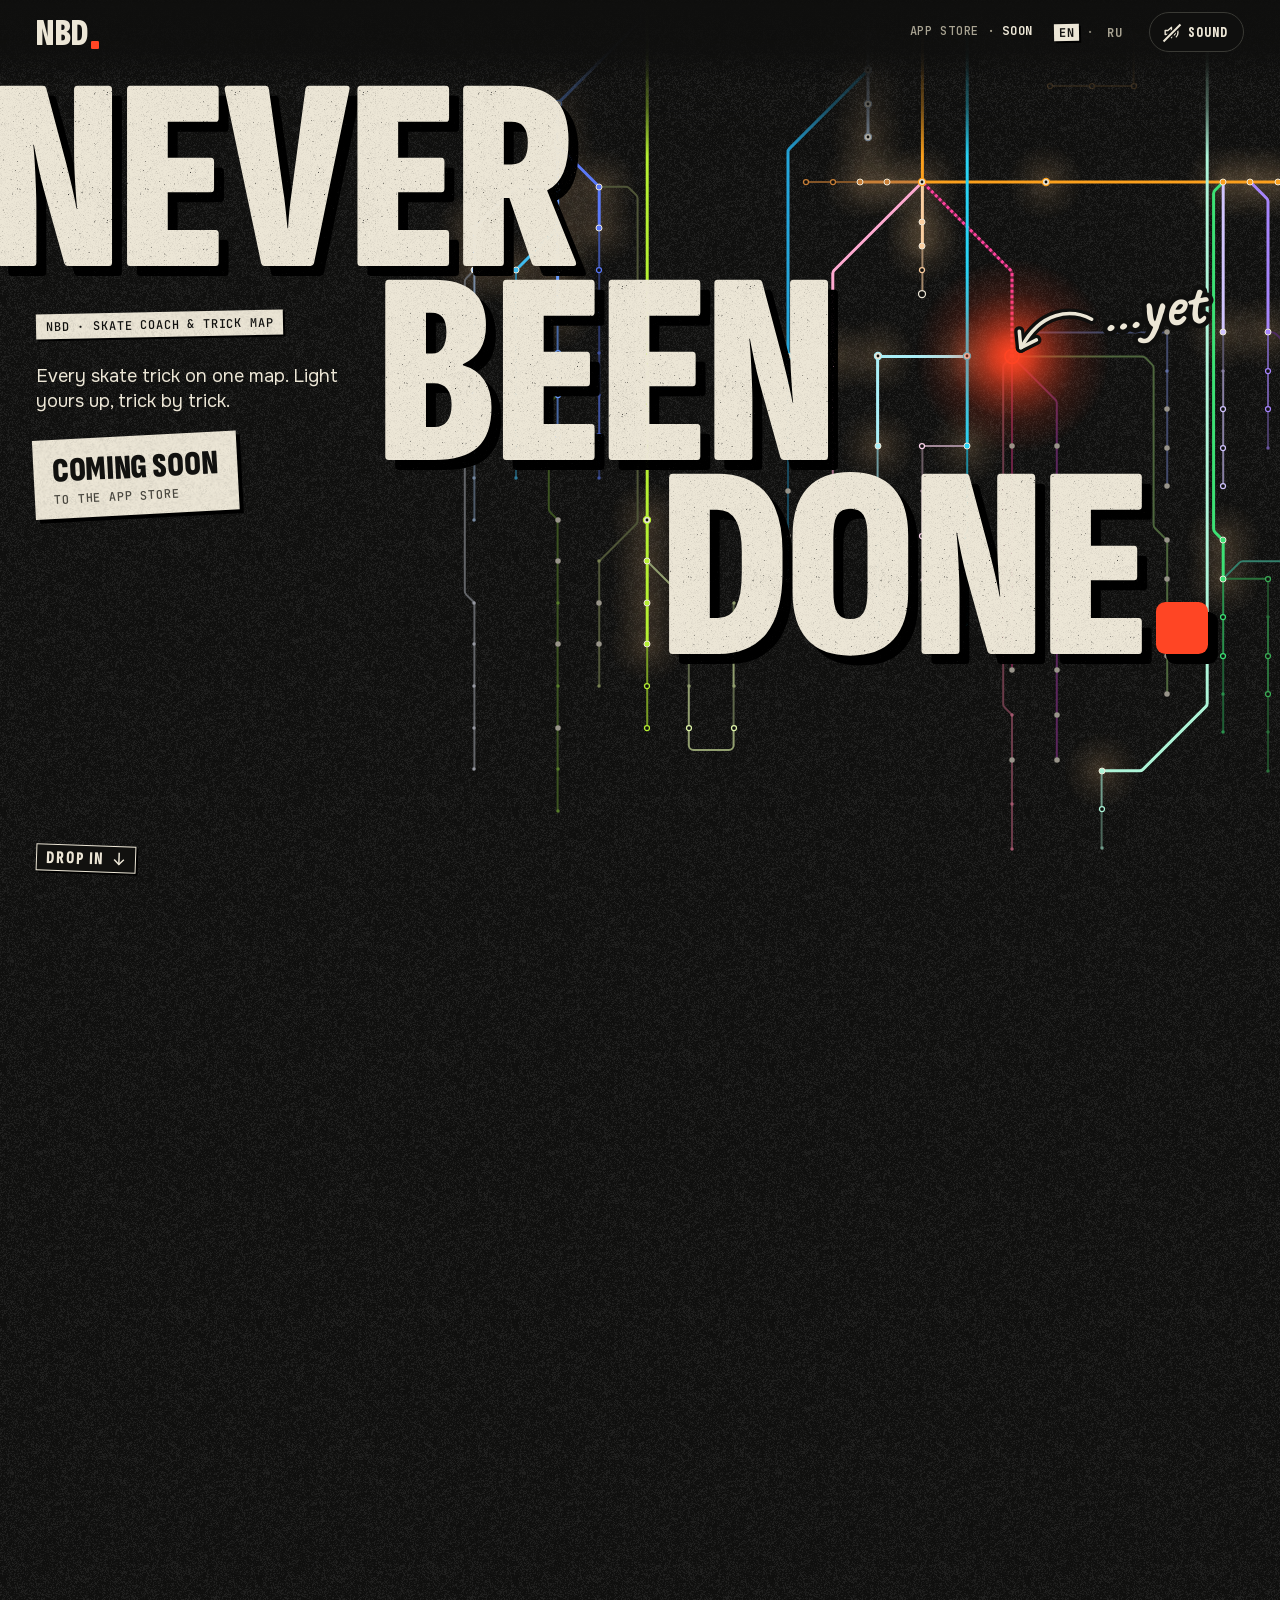
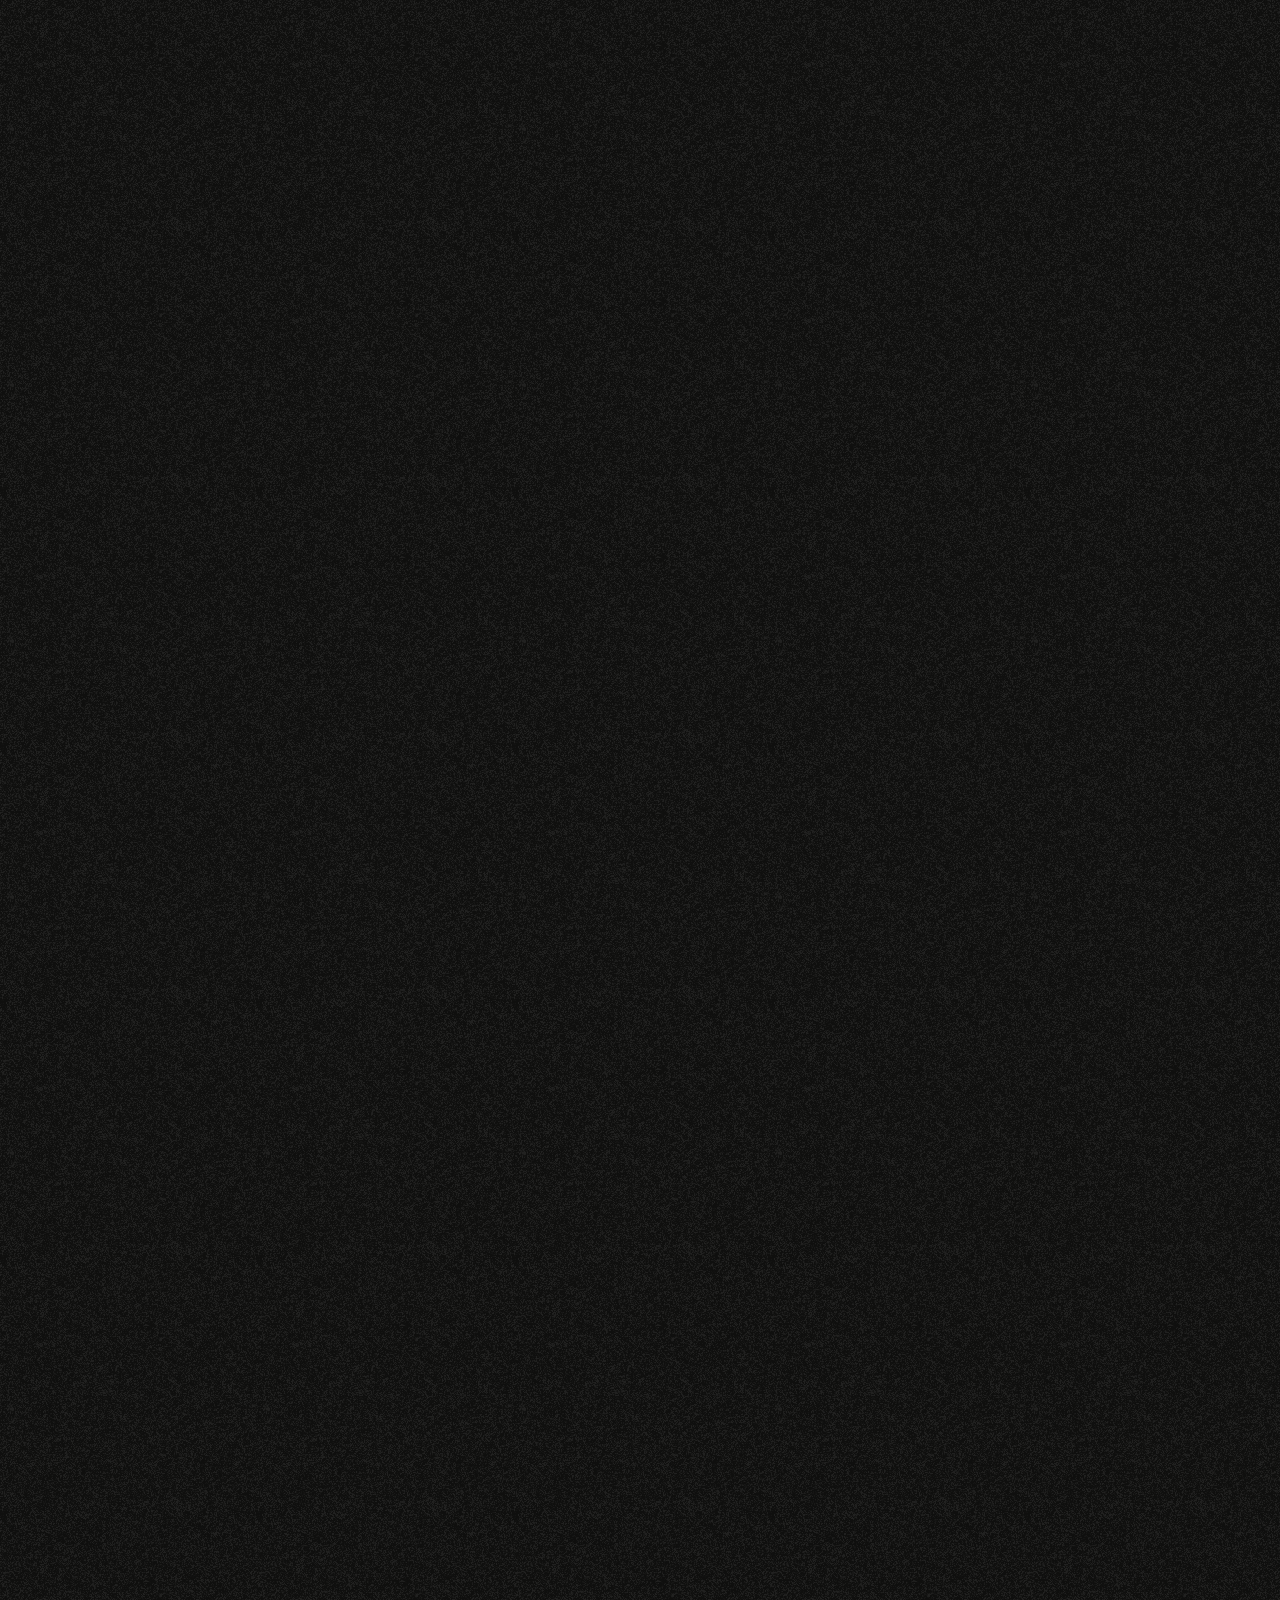
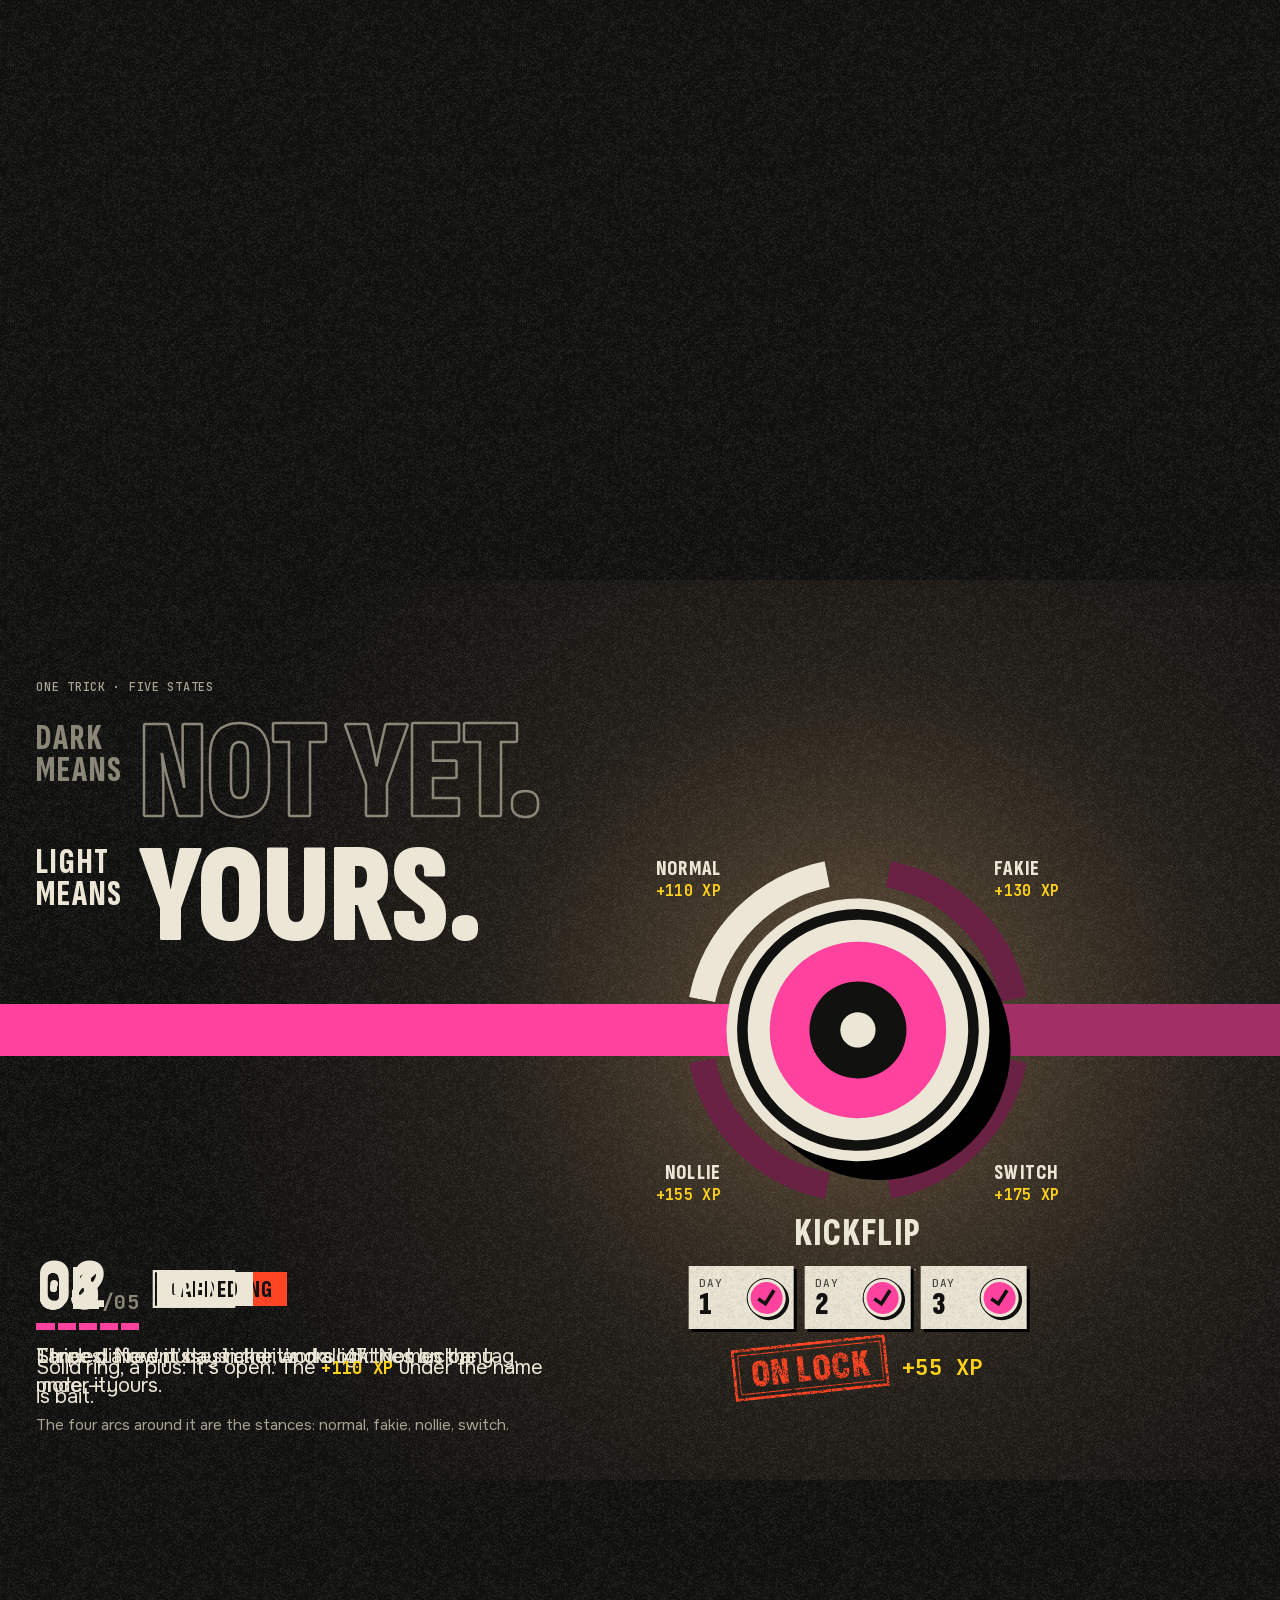
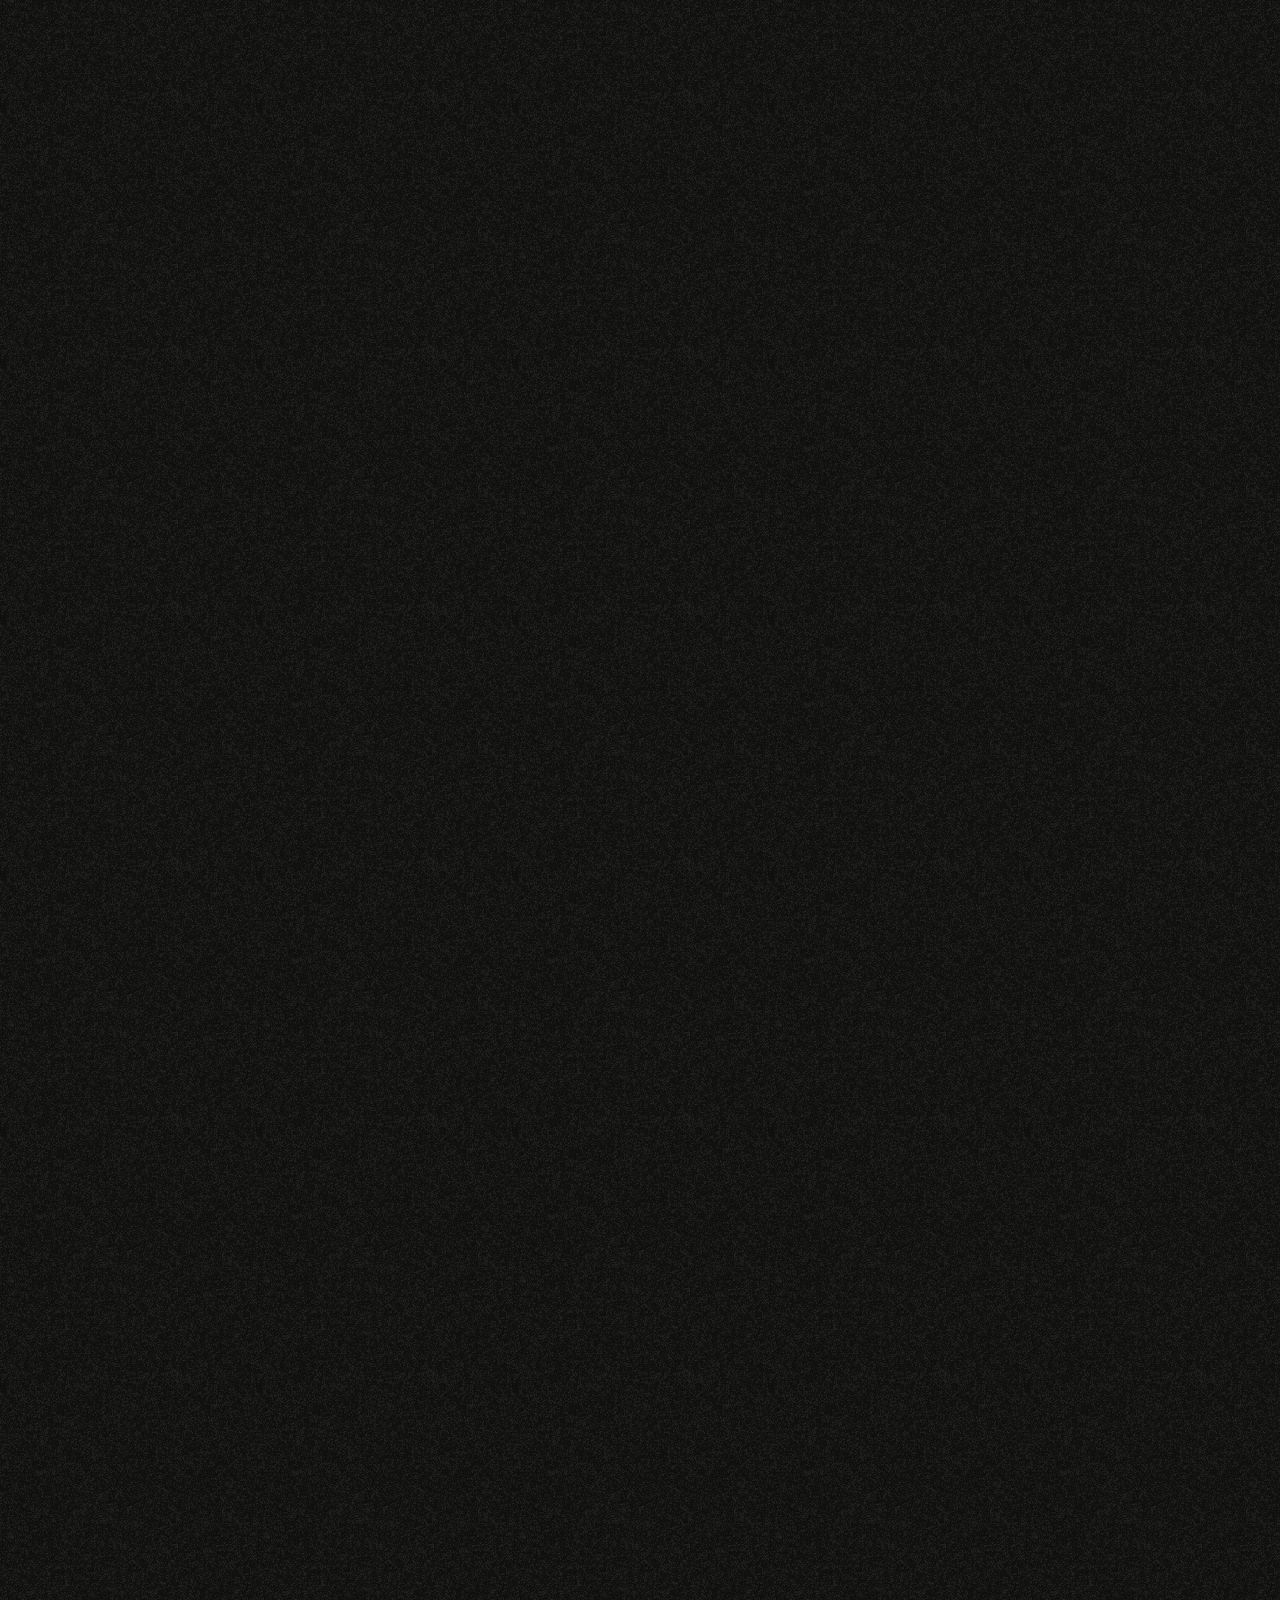
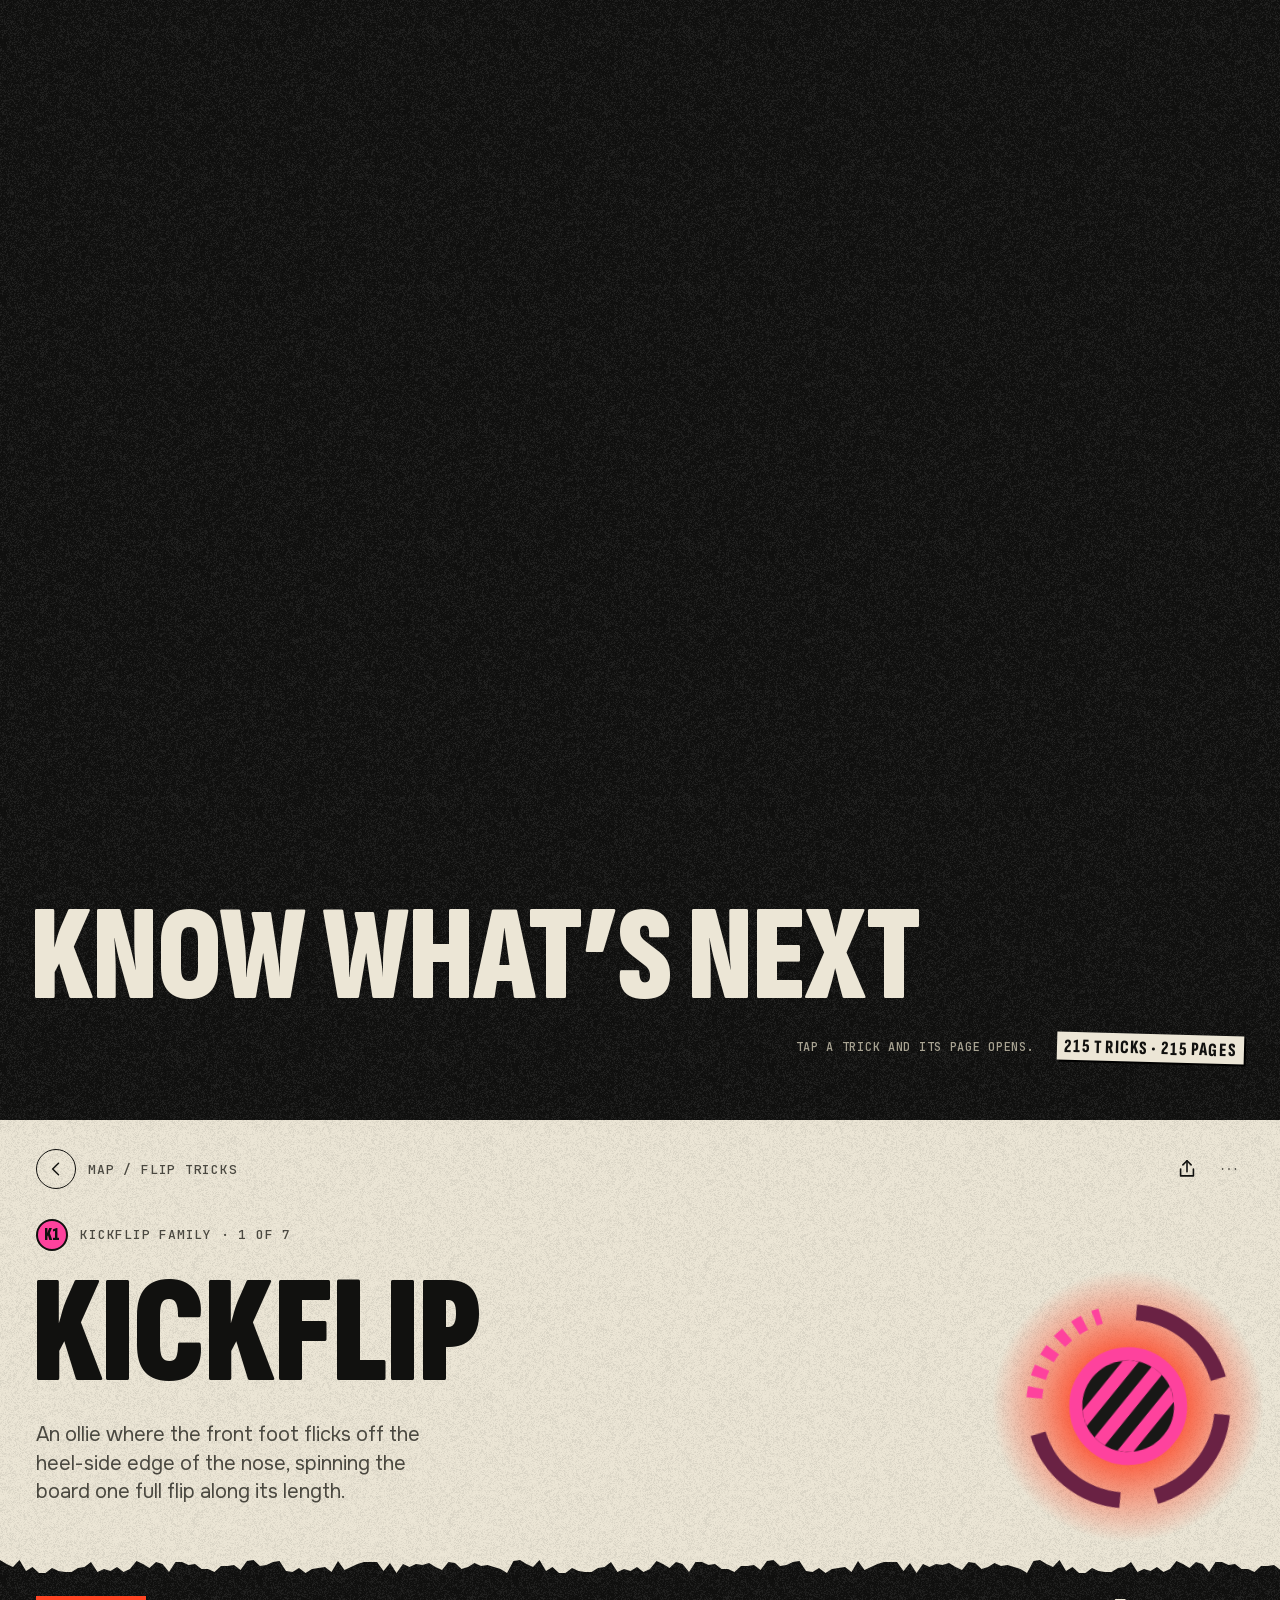
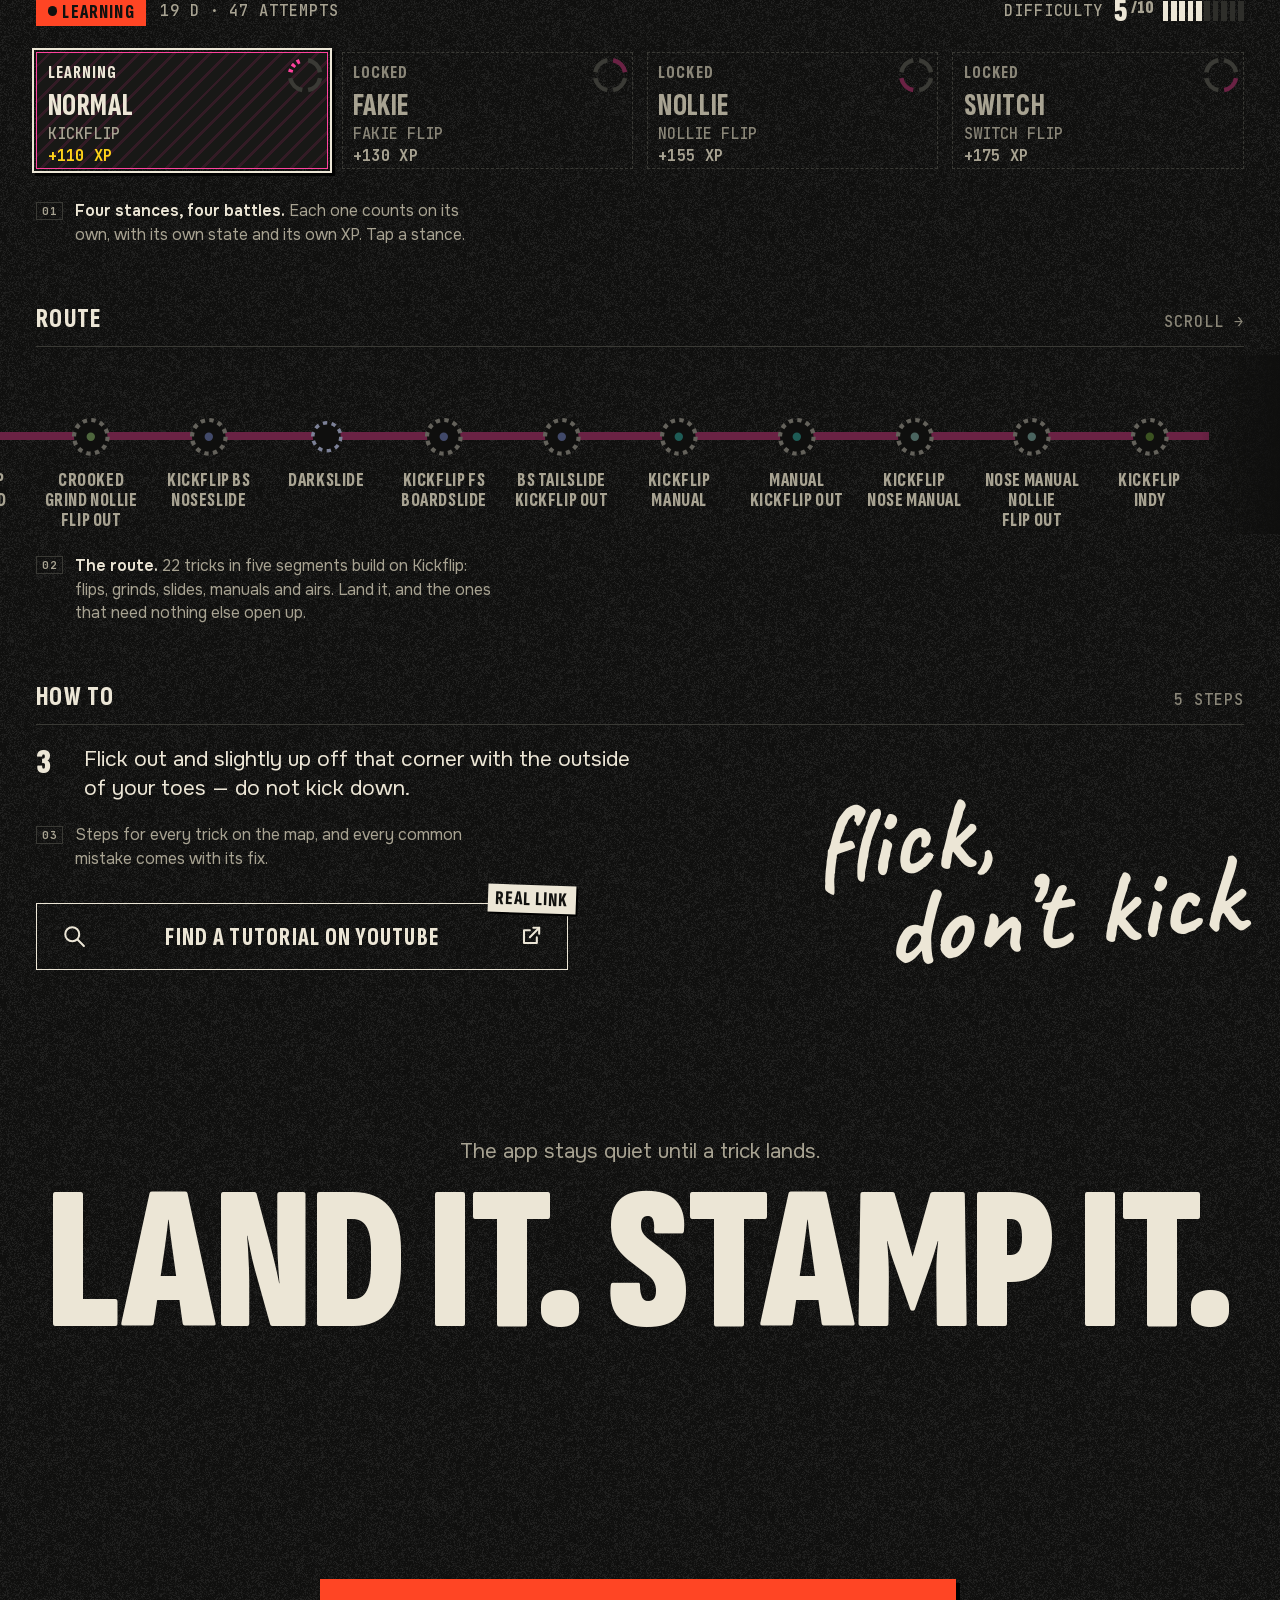
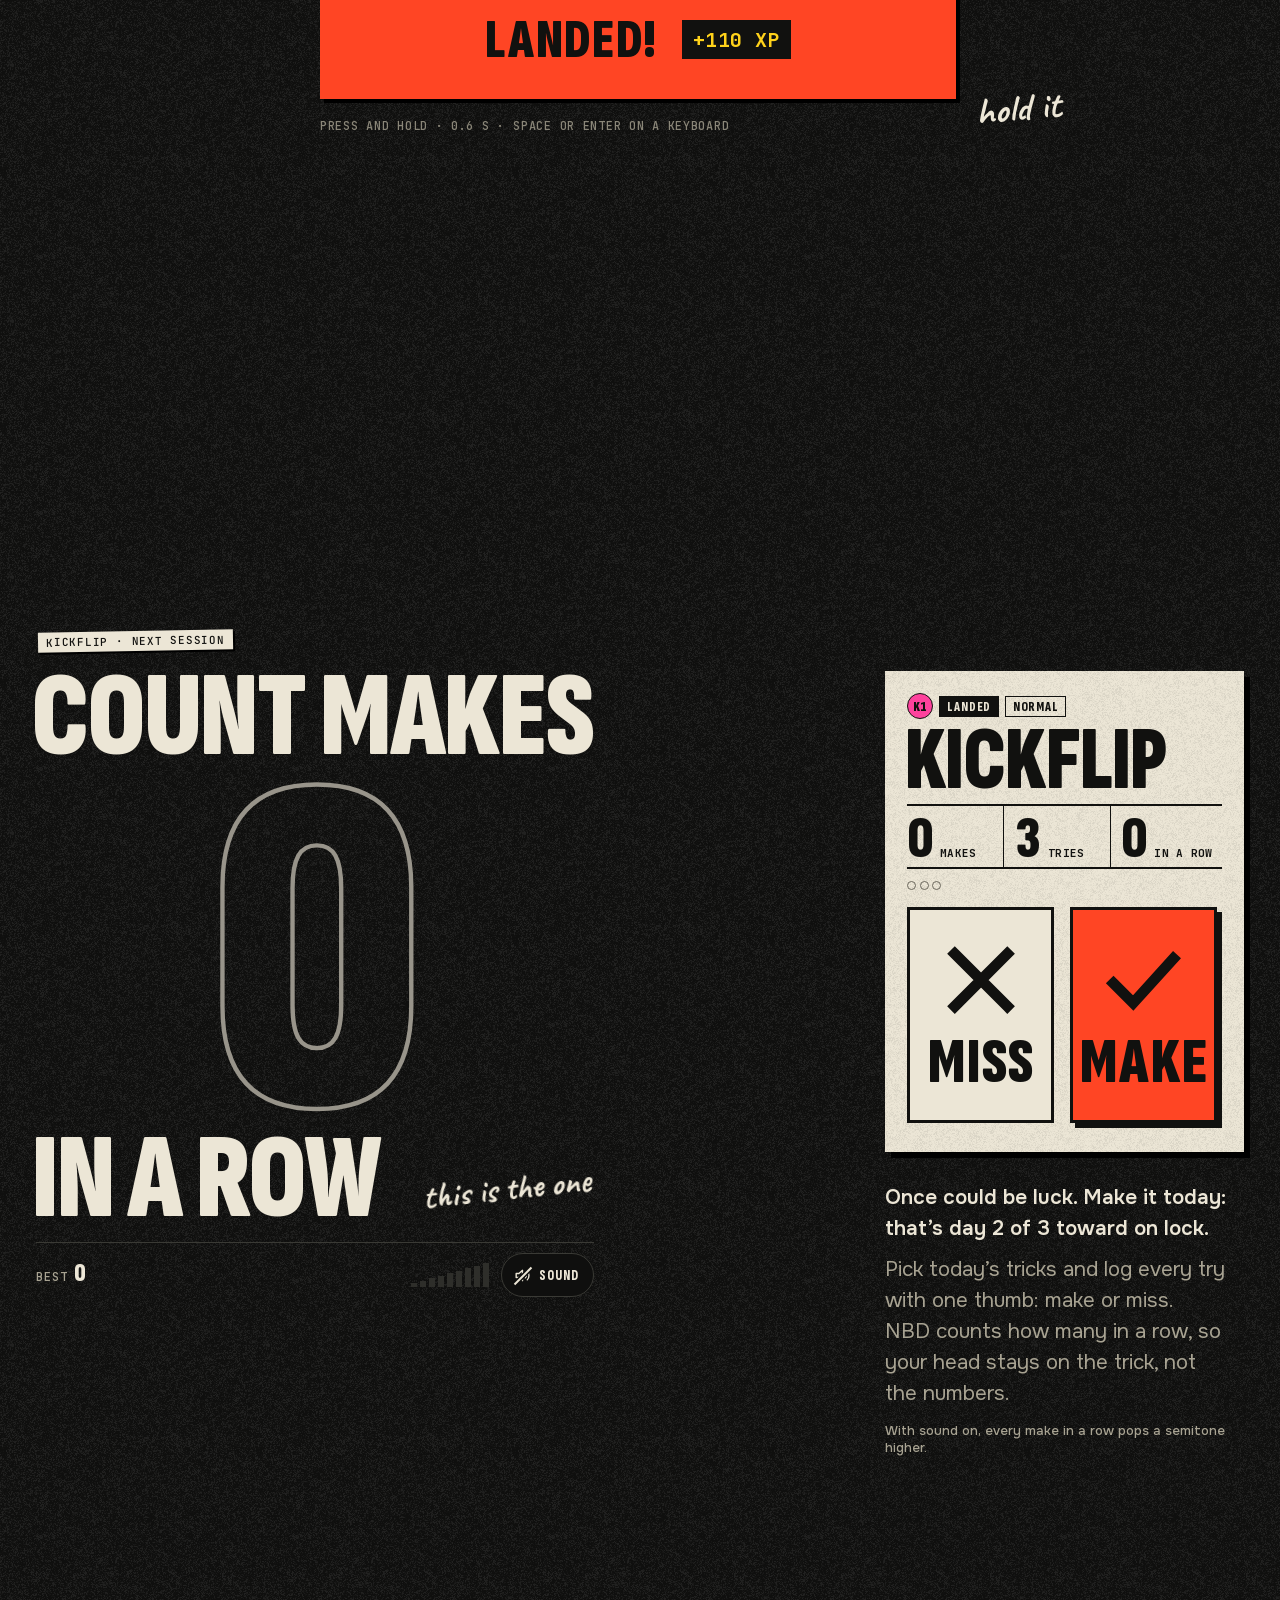
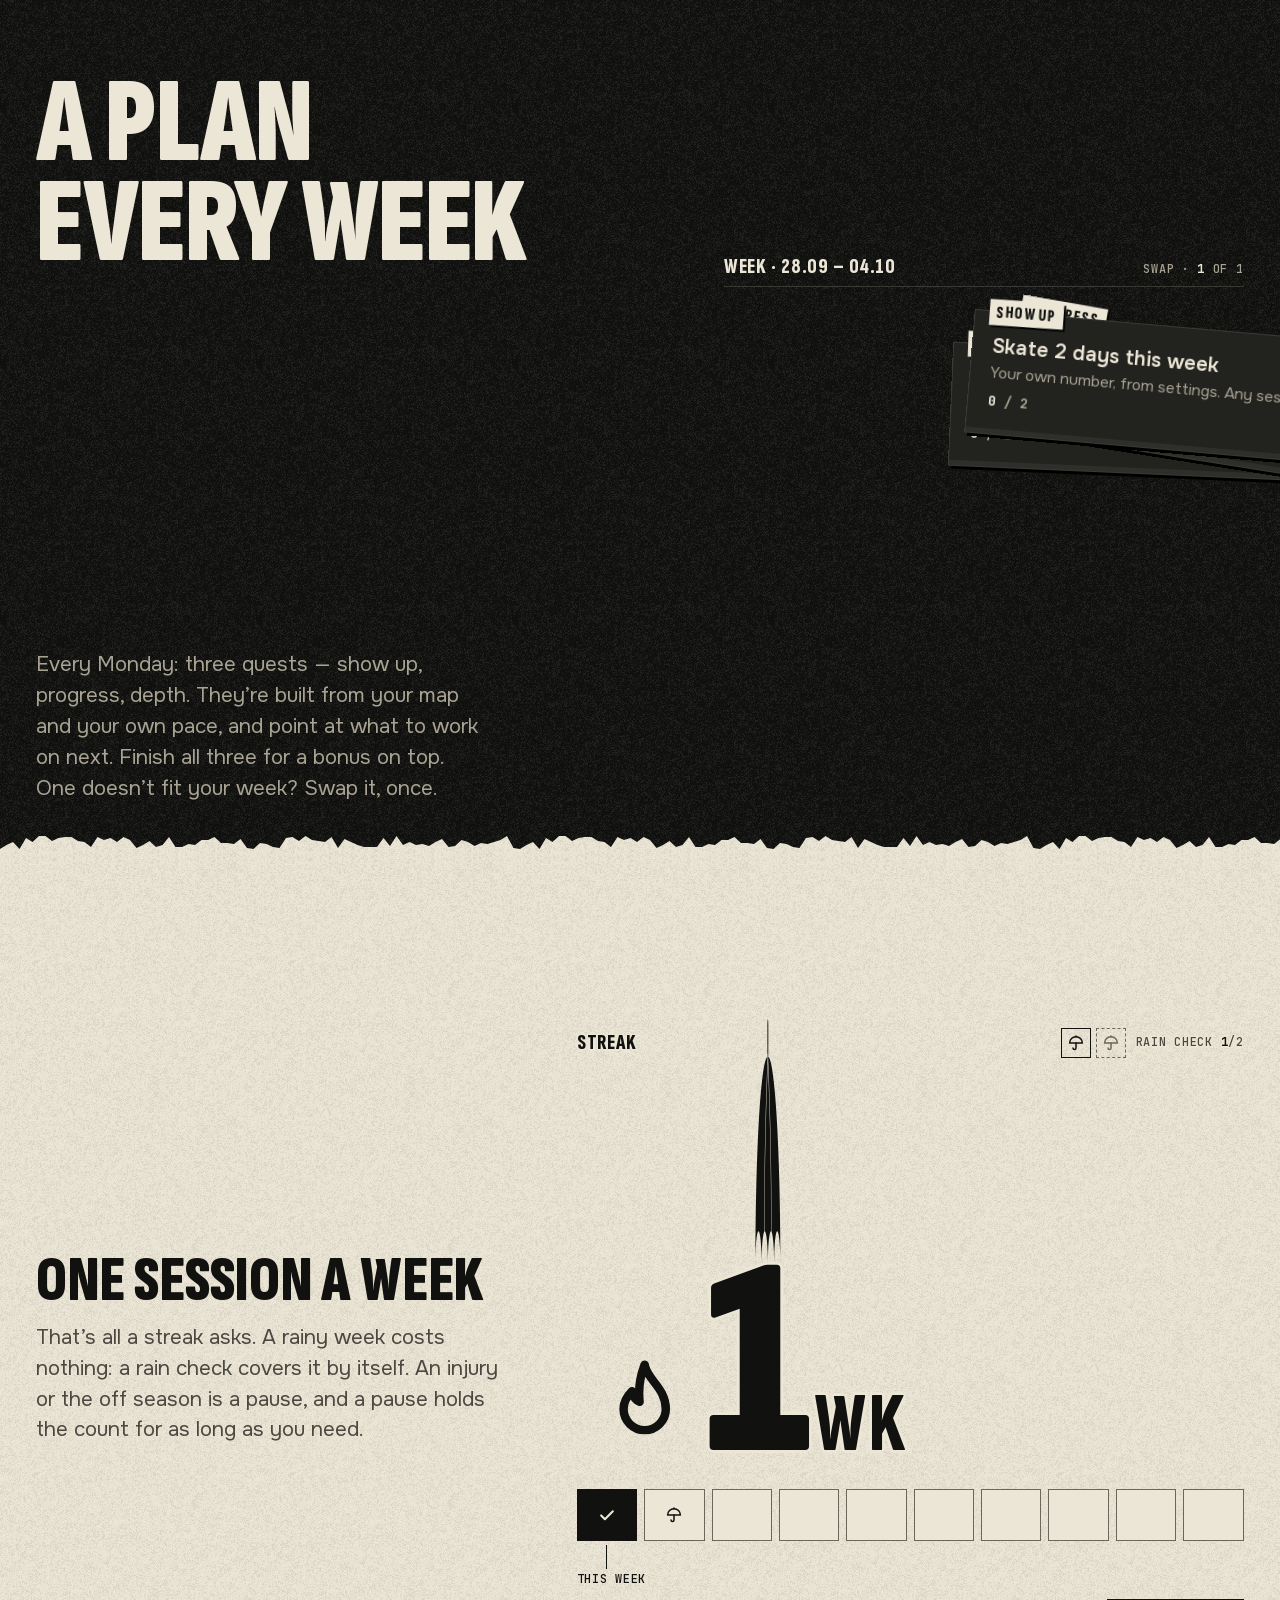
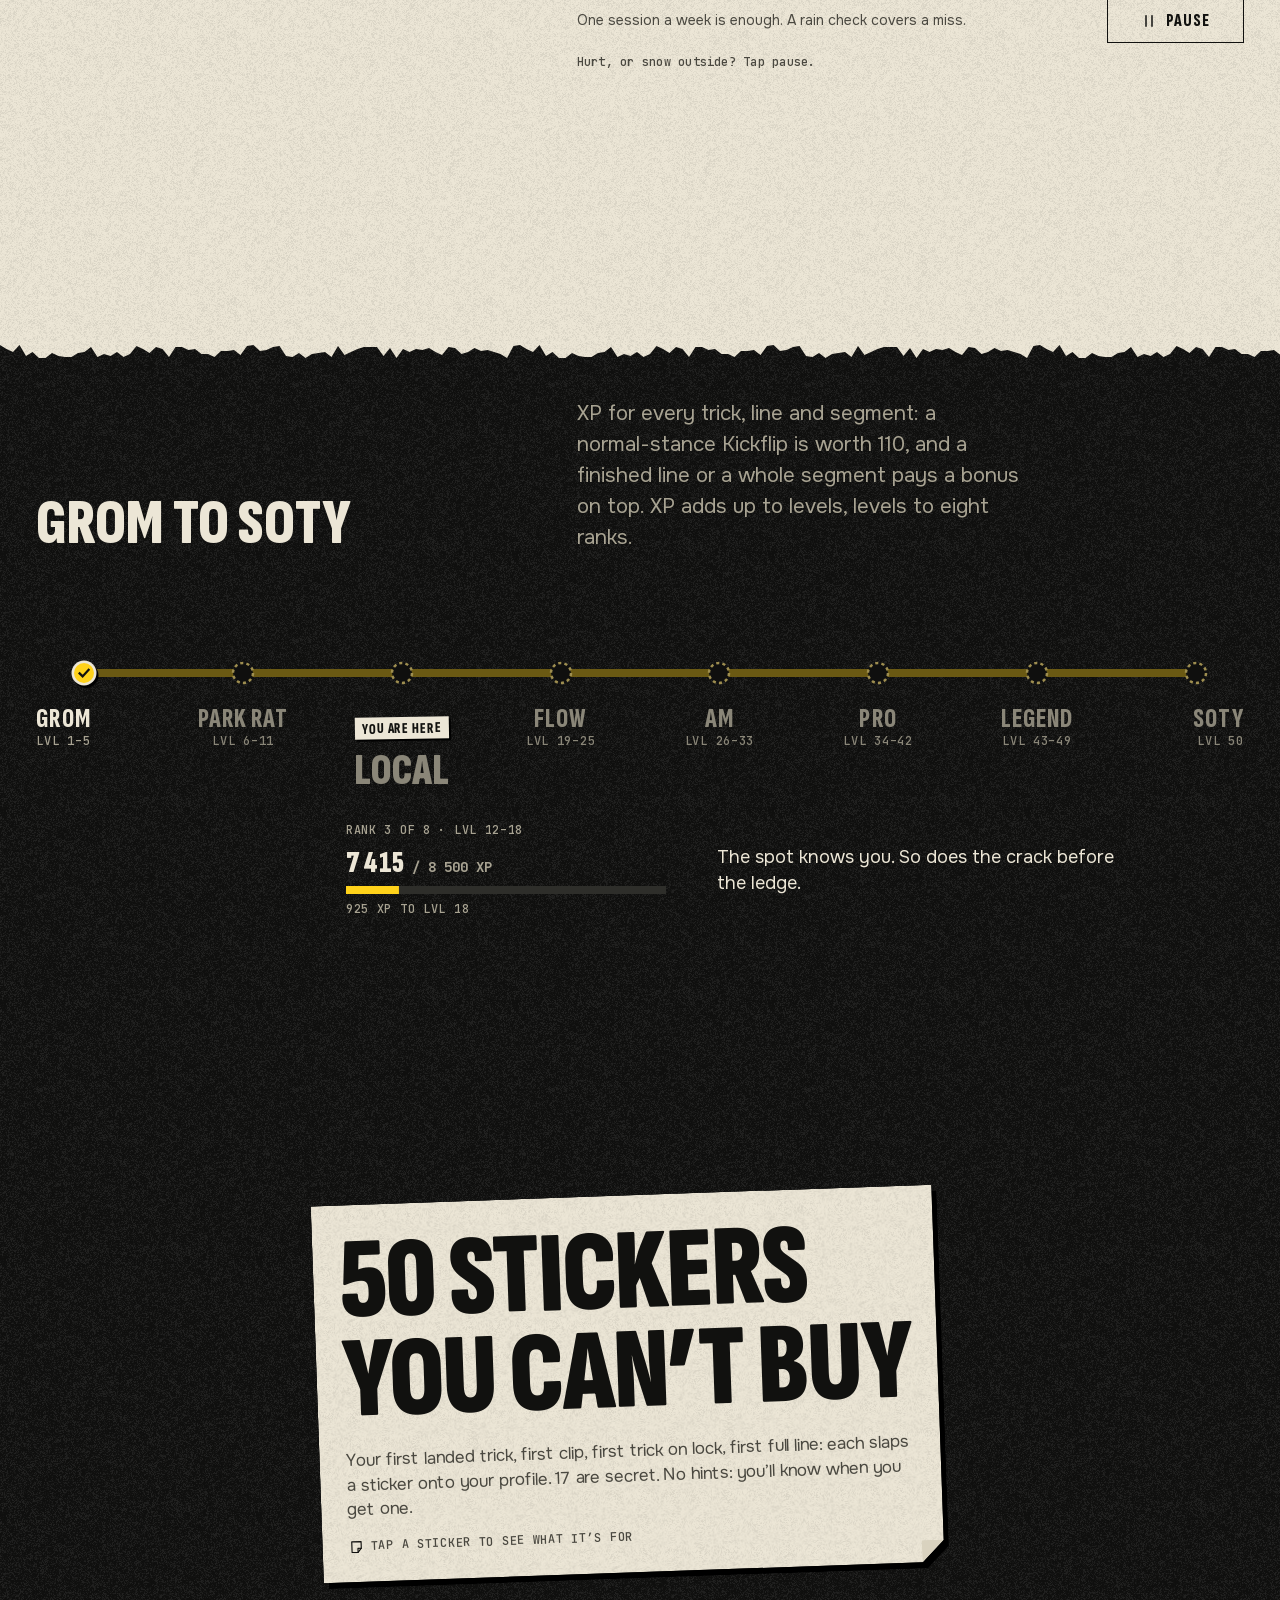
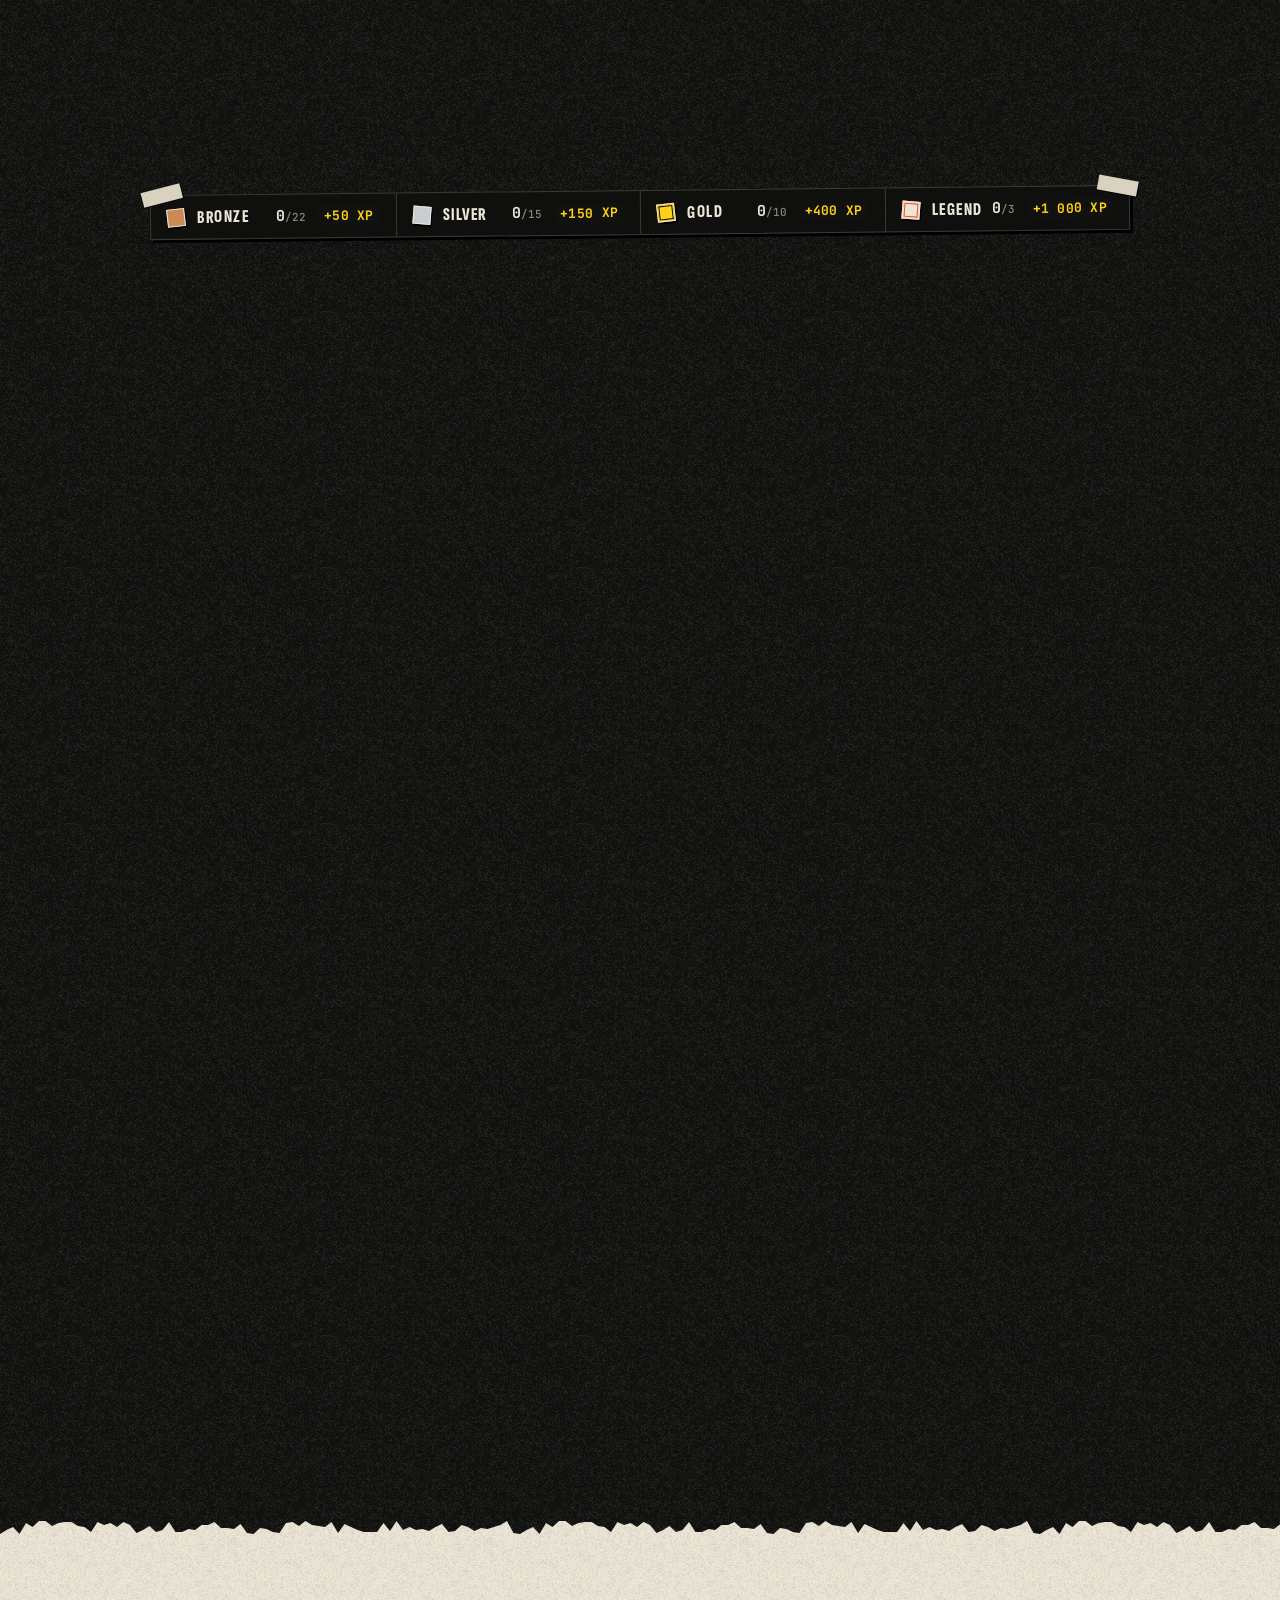
==== index.html @ 7ec7ac3f "fix: the support contact is nbd@xoyk.dev Built from xoyk/nbd 01fe8b3 (fix/contact-address); the four" ====
<!doctype html>
<html lang="en" class="no-js">
<head>
  <meta charset="utf-8">
  <meta name="viewport" content="width=device-width, initial-scale=1, viewport-fit=cover">
  <script>
    // Before the first paint: JS on, and a visitor who picked the other language before goes straight there
    // (localStorage nbd.lang, written only by a click on EN / RU; the hash, the section, comes along).
    (function (d) {
      d.className = d.className.replace('no-js', 'js');
      try {
        var l = localStorage.getItem('nbd.lang');
        if ((l === 'en' || l === 'ru') && l !== 'en') location.replace('ru/' + location.search + location.hash);
      } catch (e) {}
    })(document.documentElement);
  </script>
  <title>NBD. — every skate trick on one map</title>
  <meta name="description" content="Every skate trick on one map. Tick what you’ve got, film your makes, count them in a row and watch your map light up.">
  <link rel="canonical" href="https://xoyk.github.io/nbd-app/">
  <link rel="alternate" hreflang="en" href="https://xoyk.github.io/nbd-app/">
  <link rel="alternate" hreflang="ru" href="https://xoyk.github.io/nbd-app/ru/">
  <link rel="alternate" hreflang="x-default" href="https://xoyk.github.io/nbd-app/">
  <meta property="og:type" content="website">
  <meta property="og:title" content="NBD. — every skate trick on one map">
  <meta property="og:description" content="215 tricks, 10 segments, 39 lines. Land it, stamp it, light up your map. Coming soon to the App Store.">
  <meta property="og:url" content="https://xoyk.github.io/nbd-app/">
  <meta property="og:image" content="https://xoyk.github.io/nbd-app/assets/img/og-en.png">
  <meta property="og:image:width" content="1200">
  <meta property="og:image:height" content="630">
  <meta property="og:image:alt" content="NEVER BEEN DONE. Every skate trick on one map — the NBD trick map at night, every line lit.">
  <meta property="og:locale" content="en_US">
  <meta property="og:locale:alternate" content="ru_RU">
  <meta name="twitter:card" content="summary_large_image">
  <meta name="theme-color" content="#0F0F0E">
  <meta name="color-scheme" content="dark">
  <meta name="format-detection" content="telephone=no">
  <link rel="icon" type="image/png" sizes="32x32" href="./favicon-32.png">
  <link rel="icon" type="image/png" sizes="192x192" href="./icon-192.png">
  <link rel="apple-touch-icon" href="./apple-touch-icon.png">
  <link rel="stylesheet" href="./css/site.css?v=3ef73826d6">
  <link rel="preload" href="./assets/fonts/sofia-900.woff2" as="font" type="font/woff2" crossorigin>
  <link rel="preload" href="./assets/fonts/onest-400.woff2" as="font" type="font/woff2" crossorigin>
  <link rel="preload" href="./assets/data/map.json" as="fetch" crossorigin>
  <link rel="modulepreload" href="./js/main.js">
  <link rel="modulepreload" href="./js/lib/dom.js">
  <link rel="modulepreload" href="./js/lib/i18n.js">
  <link rel="modulepreload" href="./js/lib/icons.js">
  <link rel="modulepreload" href="./js/lib/icons-data.js">
  <link rel="modulepreload" href="./js/lib/lock.js">
  <link rel="modulepreload" href="./js/lib/motion.js">
  <link rel="modulepreload" href="./js/lib/scroll.js">
  <link rel="modulepreload" href="./js/lib/sound.js">
  <link rel="modulepreload" href="./js/sections/hero.js">
  <link rel="modulepreload" href="./js/map/index.js">
  <link rel="modulepreload" href="./js/map/anatomy.js">
  <link rel="modulepreload" href="./js/map/camera.js">
  <link rel="modulepreload" href="./js/map/declutter.js">
  <link rel="modulepreload" href="./js/map/model.js">
  <link rel="modulepreload" href="./js/map/sprites.js">
  <link rel="modulepreload" href="./js/map/svg.js">
</head>
<body>
  <a class="skip btn btn--paper btn--s" href="#main"><span>Skip to content</span></a>
  <header class="topbar" data-over="grip">
    <a class="wordmark" href="#top" data-to-top aria-label="NBD., back to the top">NBD<i class="wordmark__dot"></i></a>
    <p class="topbar__soon">App Store · <b>soon</b></p>
    <nav class="langs" aria-label="Language">
      <a data-lang-link href="./" hreflang="en" lang="en" aria-current="page"><span>EN</span><span class="sr-only"> — English</span></a>
      <span class="langs__sep" aria-hidden="true">·</span>
      <a data-lang-link href="./ru/" hreflang="ru" lang="ru"><span>RU</span><span class="sr-only"> — Русский</span></a>
    </nav>
    <button class="snd" type="button" data-sound-toggle data-state="off" aria-pressed="false" aria-label="Sound">
      <span class="snd__glyph"><svg class="icon" width="24" height="24" viewBox="0 0 24 24" fill="none" stroke="currentColor" stroke-width="1.75" stroke-linecap="round" stroke-linejoin="round" aria-hidden="true" focusable="false"><path d="M4 9.5h3.5L12 5.5v13l-4.5-4H4z"/><path d="M15.5 9a4.5 4.5 0 0 1 0 6"/><path d="M18 6.5a8 8 0 0 1 0 11"/></svg></span>
      <span class="snd__label" data-sound-label aria-hidden="true">Sound</span>
    </button>
  </header>

  <div class="hud" aria-hidden="true" data-off>
    <span class="hud__lit"><small>LIT</small><b data-hud-pct>0%</b></span>
    <span class="spectrum"><i class="spectrum__cell"><b></b></i><i class="spectrum__cell"><b></b></i><i class="spectrum__cell"><b></b></i><i class="spectrum__cell"><b></b></i><i class="spectrum__cell"><b></b></i><i class="spectrum__cell"><b></b></i><i class="spectrum__cell"><b></b></i><i class="spectrum__cell"><b></b></i><i class="spectrum__cell"><b></b></i><i class="spectrum__cell"><b></b></i></span>
  </div>

  <main id="main">
<!-- ▼ hero -->
<section class="s s-hero" id="hero" data-section="hero" data-pin="4.2" aria-labelledby="hero-title">
  <div class="pin hero">
    <!-- The live night map (js/map, drawn by hero.js) and its overlays: the learning beacon, the hover/tap probe. -->
    <div class="hero__map" aria-hidden="true"></div>
    <div class="hero__beacon" aria-hidden="true"><i></i><i></i></div>
    <div class="hero__probe" aria-hidden="true"><b class="hero__probe-name"></b><span class="hero__probe-tag"></span><span class="hero__probe-more"></span></div>
    <div class="hero__scrim" aria-hidden="true"></div>

    <!-- The poster: real text, painted before any script runs (the slam is CSS). -->
    <div class="hero__poster">
      <!-- One sentence for screen readers; the three poster lines are the picture of it. -->
      <h1 class="hero__h1" id="hero-title">
        <span class="sr-only">NBD. <span lang="en">Never been done.</span> Every skate trick on one map.</span>
        <span class="hero__ln hero__ln--1" lang="en" aria-hidden="true"><span class="hero__w">Never</span></span>
        <span class="hero__ln hero__ln--2" lang="en" aria-hidden="true"><span class="hero__w">been</span></span>
        <span class="hero__ln hero__ln--3" lang="en" aria-hidden="true"><span class="hero__w">done</span><i class="hero__dot"></i></span>
      </h1>
      <!-- The torn halves of the words: hero.js clones the lines in here when the poster rips. -->
      <div class="hero__rip" aria-hidden="true"></div>
      <p class="hero__tape"><span>NBD · skate coach &amp; trick map</span></p>
      <div class="hero__band" aria-hidden="true"></div>
      <div class="hero__hand" aria-hidden="true">
        <div class="hero__hand-wipe"><div class="hero__hand-in">
          <svg class="hero__arrow" viewBox="0 0 64 48" width="64" height="48" fill="none" stroke="currentColor" stroke-width="2.6" stroke-linecap="round" stroke-linejoin="round"><g class="hero__ko"><path d="M59 13C43 6 21 10 9 37"/><path d="M8.5 37.5L6.5 25.5"/><path d="M8.5 37.5L19.5 31"/></g><path d="M59 13C43 6 21 10 9 37"/><path d="M8.5 37.5L6.5 25.5"/><path d="M8.5 37.5L19.5 31"/></svg>
          <span class="t-hand hero__yet">…yet</span>
        </div></div>
      </div>
      <div class="hero__foot">
        <!-- The h1 already says the first sentence to screen readers. -->
        <p class="hero__sub"><span aria-hidden="true">Every skate trick on one map.</span> Light yours up, trick by trick.</p>
        <!-- "Coming soon": a sticker slapped on the poster, not a link (the call to action is at the end of the story).
             Pressed, it peels up at a corner and slaps back down (hero.js). -->
        <p class="hero__cta">
          <span class="hero__cta-k">Coming soon</span>
          <span class="hero__cta-v">to the App Store</span>
        </p>
      </div>
      <p class="hero__drop" lang="en" aria-hidden="true"><span>Drop in<svg viewBox="0 0 24 24" width="16" height="16" fill="none" stroke="currentColor" stroke-width="2.25" stroke-linecap="square"><path d="M12 3.5v16"/><path d="M5.5 13.5l6.5 6.5 6.5-6.5"/></svg></span></p>
    </div>

    <!-- The flight's three beats. Captions sit on opaque paper strips, so they never run over map labels. -->
    <div class="hero__beats">
      <div class="hero__bscrim" aria-hidden="true"></div>
      <div class="hero__bfade" aria-hidden="true"></div>
      <div class="hero__beat hero__beat--1" data-beat="1">
        <p class="hero__kicker"><span>215 tricks · 10 segments · 39 lines</span></p>
        <h2 class="hero__strips"><span class="hero__strip"><span>Every light</span></span> <span class="hero__strip"><span>is a trick</span></span> <span class="hero__strip"><span>you landed.</span></span></h2>
        <p class="hero__note">The lines grow out of Stance, the way tricks grow out of each other.</p>
      </div>
      <div class="hero__beat hero__beat--2" data-beat="2">
        <p class="hero__kicker"><span><i class="hero__swatch" aria-hidden="true"></i>Seg 04 · FL · 29 tricks</span></p>
        <h2 class="hero__strips"><span class="hero__strip"><span>Easy to hard,</span></span> <span class="hero__strip"><span>line by line.</span></span></h2>
        <p class="hero__note">One line, one family: Kickflip at the root, 360 Hardflip at the end.</p>
      </div>
      <div class="hero__beat hero__beat--3" data-beat="3">
        <h2 class="hero__strips"><span class="hero__strip"><span>Today’s</span></span> <span class="hero__strip"><span>the day.</span></span></h2>
        <p class="hero__note">Red is the trick you’re learning. Land it and new lines light up.</p>
        <!-- The app's NEXT UP card (map screen), app strings in English on both pages. -->
        <div class="hero__next" lang="en">
          <span class="bullet hero__bullet" aria-hidden="true">K1</span>
          <span class="hero__next-text">
            <small class="hero__next-k">Next up</small>
            <b class="hero__next-name">Kickflip</b>
          </span>
          <span class="hero__next-state">
            <span class="chip chip--learning">learning</span>
            <small class="hero__next-when">19 d</small>
          </span>
          <span class="hero__next-go" aria-hidden="true"><svg viewBox="0 0 24 24" width="24" height="24" fill="none" stroke="currentColor" stroke-width="2" stroke-linecap="round" stroke-linejoin="round"><path d="M4 12h16"/><path d="M14 6l6 6-6 6"/></svg></span>
        </div>
      </div>
    </div>
  </div>
</section>

<!-- ▲ hero -->
<!-- ▼ states -->
<section class="s s-states" id="states" data-section="states" data-pin="3.8" aria-labelledby="states-title">
  <!-- Kickflip's node through the five states. The stage is drawn by js/sections/states.js; every resting frame
       is CSS driven by data-state / data-say / data-days / data-lit / data-out on .st, so the script only adds the
       physical moves between them. Without the script the list at the bottom is the still frame. -->
  <div class="pin st" data-state="locked" data-say="0" data-days="0" data-lit="0" data-out="0">
    <header class="st__head">
      <p class="st__eyebrow t-mono">One trick · five states</p>
      <h2 class="st__title" id="states-title">
        <span class="st__half st__half--dark"><span class="st__kick">Dark means</span> <span class="st__word">not yet.</span></span>
        <span class="st__half st__half--light"><span class="st__kick">Light means</span> <span class="st__word">yours.</span></span>
      </h2>
    </header>

    <div class="st__stage" aria-hidden="true">
      <div class="st__track">
        <i class="st__pool"></i><i class="st__pool st__pool--core"></i>
        <i class="st__edge st__edge--in"><b class="st__march"></b><b class="st__sweep"></b><b class="st__run"></b></i>
        <i class="st__edge st__edge--out"><b class="st__sweep"></b><b class="st__run"></b></i>
        <div class="st__box" lang="en" data-node>
          <span class="st__sl st__sl--normal"><b>Normal</b><small>+110 XP</small></span>
          <span class="st__sl st__sl--fakie"><b>Fakie</b><small>+130 XP</small></span>
          <span class="st__sl st__sl--nollie"><b>Nollie</b><small>+155 XP</small></span>
          <span class="st__sl st__sl--switch"><b>Switch</b><small>+175 XP</small></span>
        </div>
      </div>
      <div class="st__under">
        <p class="st__label" lang="en">Kickflip</p>
        <div class="st__slot" lang="en">
          <span class="st__hint">The map says first: Ollie</span>
          <span class="st__bait">+110 XP</span>
          <span class="tag tag--dot st__tag">learning·47</span>
          <div class="st__days">
            <ol class="st__cells list-reset">
              <li class="st__day"><span class="st__dayno"><small>Day</small><b>1</b></span><i class="st__daydot"></i></li>
              <li class="st__day"><span class="st__dayno"><small>Day</small><b>2</b></span><i class="st__daydot"></i></li>
              <li class="st__day"><span class="st__dayno"><small>Day</small><b>3</b></span><i class="st__daydot"></i></li>
            </ol>
            <div class="st__foot">
              <p class="st__foot-a" lang="en"><span class="st__pips st__stack"><span>1/3 days</span><span>2/3 days</span><span>3/3 days</span></span></p>
              <p class="st__foot-b" lang="en"><span class="stamp st__stamp"><span class="stamp__word">On lock</span></span><span class="st__plus">+55 XP</span></p>
            </div>
          </div>
        </div>
      </div>
    </div>

    <div class="st__panel" aria-hidden="true">
      <p class="st__count"><span class="st__stack st__by-say"><b>01</b><b>02</b><b>03</b><b>04</b><b>05</b></span><span class="st__of">/05</span></p>
      <p class="st__rail"><i><b></b></i><i><b></b></i><i><b></b></i><i><b></b></i><i><b></b></i></p>
      <p class="st__chip st__stack st__by-say" lang="en"><span class="chip chip--locked">locked</span><span class="chip chip--open">open</span><span class="chip chip--learning">learning</span><span class="chip chip--landed">landed</span><span class="chip chip--onlock">on lock</span></p>
      <div class="st__say st__stack st__by-say">
        <p>A dashed ghost: not yet. Land Ollie and it opens.</p>
        <p>Solid ring, a plus: it’s open. The <span class="t-xp">+110 XP</span> under the name is bait.</p>
        <p>Stripes, a red pulse: in the works. 47 tries on the tag.</p>
        <p>Landed. Now it’s a sticker, and a light comes on under it.</p>
        <p>Three different days and it’s on lock. Not luck any more — yours.</p>
      </div>
      <p class="st__note">The four arcs around it are the stances: normal, fakie, nollie, switch.</p>
    </div>

    <div class="st__list">
      <p class="st__lead">On the map, Kickflip goes through five states:</p>
      <ol class="list-reset">
        <li><svg xmlns="http://www.w3.org/2000/svg" viewBox="-22 -22 44 44" width="64" height="64" class="st__mini" aria-hidden="true"><circle cx="0" cy="0" r="10" fill="#0F0F0E"/><circle r="10" fill="none" stroke="#9E6279" stroke-width="2.5" stroke-dasharray="3.142 3.142"/></svg><span class="chip chip--locked" lang="en">locked</span><span class="sr-only">: </span><span class="st__li-say">A dashed ghost: not yet. Land Ollie and it opens.</span></li>
        <li><svg xmlns="http://www.w3.org/2000/svg" viewBox="-22 -22 44 44" width="64" height="64" class="st__mini" aria-hidden="true"><circle cx="0" cy="0" r="10" fill="#181816"/><circle r="10" fill="none" stroke="#FE429D" stroke-width="2.5"/><path d="M-4.5 0H4.5M0 -4.5V4.5" stroke="#FE429D" stroke-width="2" stroke-linecap="butt" fill="none"/></svg><span class="chip chip--open" lang="en">open</span><span class="sr-only">: </span><span class="st__li-say">Solid ring, a plus: it’s open. The <span class="t-xp">+110 XP</span> under the name is bait.</span></li>
        <li><svg xmlns="http://www.w3.org/2000/svg" viewBox="-22 -22 44 44" width="64" height="64" class="st__mini" aria-hidden="true"><circle r="14" fill="none" stroke="#FF4524" stroke-width="1.5"/><path d="M-17.669 -3.435A18 18 0 0 1 -3.435 -17.669" fill="none" stroke="#FE429D" stroke-width="3" stroke-linecap="butt" stroke-dasharray="2 2"/><path d="M3.435 -17.669A18 18 0 0 1 17.669 -3.435" fill="none" stroke="#6A2244" stroke-width="3" stroke-linecap="butt"/><path d="M-3.435 17.669A18 18 0 0 1 -17.669 3.435" fill="none" stroke="#6A2244" stroke-width="3" stroke-linecap="butt"/><path d="M17.669 3.435A18 18 0 0 1 3.435 17.669" fill="none" stroke="#6A2244" stroke-width="3" stroke-linecap="butt"/><circle cx="0" cy="0" r="10" fill="#181816"/><clipPath id="st-static-c"><circle r="8.75"/></clipPath><path clip-path="url(#st-static-c)" d="M-9.659 2.588L2.588 -9.659M-7.071 7.071L7.071 -7.071M-2.588 9.659L9.659 -2.588" stroke="#FE429D" stroke-width="2.5" stroke-linecap="butt" fill="none"/><circle r="10" fill="none" stroke="#FE429D" stroke-width="2.5"/></svg><span class="chip chip--learning" lang="en">learning</span><span class="sr-only">: </span><span class="st__li-say">Stripes, a red pulse: in the works. 47 tries on the tag. The four arcs around it are the stances: normal, fakie, nollie, switch.</span></li>
        <li><svg xmlns="http://www.w3.org/2000/svg" viewBox="-22 -22 44 44" width="64" height="64" class="st__mini" aria-hidden="true"><path d="M-17.669 -3.435A18 18 0 0 1 -3.435 -17.669" fill="none" stroke="#FE429D" stroke-width="3" stroke-linecap="butt"/><path d="M3.435 -17.669A18 18 0 0 1 17.669 -3.435" fill="none" stroke="#6A2244" stroke-width="3" stroke-linecap="butt"/><path d="M-3.435 17.669A18 18 0 0 1 -17.669 3.435" fill="none" stroke="#6A2244" stroke-width="3" stroke-linecap="butt"/><path d="M17.669 3.435A18 18 0 0 1 3.435 17.669" fill="none" stroke="#6A2244" stroke-width="3" stroke-linecap="butt"/><circle cx="2" cy="2.5" r="12.5" fill="#000000"/><circle cx="0" cy="0" r="12.5" fill="#ECE6D6"/><circle cx="0" cy="0" r="10" fill="#FE429D"/><path d="M-4.4 0.4L-1.4 3.4L4.6 -3.2" stroke="#11110F" stroke-width="2.25" stroke-linecap="square" stroke-linejoin="miter" fill="none"/></svg><span class="chip chip--landed" lang="en">landed</span><span class="sr-only">: </span><span class="st__li-say">Landed. Now it’s a sticker, and a light comes on under it.</span></li>
        <li><svg xmlns="http://www.w3.org/2000/svg" viewBox="-22 -22 44 44" width="64" height="64" class="st__mini" aria-hidden="true"><path d="M-17.669 -3.435A18 18 0 0 1 -3.435 -17.669" fill="none" stroke="#ECE6D6" stroke-width="3" stroke-linecap="butt"/><path d="M3.435 -17.669A18 18 0 0 1 17.669 -3.435" fill="none" stroke="#6A2244" stroke-width="3" stroke-linecap="butt"/><path d="M-3.435 17.669A18 18 0 0 1 -17.669 3.435" fill="none" stroke="#6A2244" stroke-width="3" stroke-linecap="butt"/><path d="M17.669 3.435A18 18 0 0 1 3.435 17.669" fill="none" stroke="#6A2244" stroke-width="3" stroke-linecap="butt"/><circle cx="2" cy="2.5" r="14.9" fill="#000000"/><circle cx="0" cy="0" r="14.9" fill="#ECE6D6"/><circle cx="0" cy="0" r="13.7" fill="#11110F"/><circle cx="0" cy="0" r="12.5" fill="#ECE6D6"/><circle cx="0" cy="0" r="10" fill="#FE429D"/><circle cx="0" cy="0" r="5.5" fill="#11110F"/><circle cx="0" cy="0" r="2" fill="#ECE6D6"/></svg><span class="chip chip--onlock" lang="en">on lock</span><span class="sr-only">: </span><span class="st__li-say">Three different days and it’s on lock. Not luck any more — yours.</span></li>
      </ol>
    </div>
  </div>
</section>

<!-- ▲ states -->
<!-- ▼ trick -->
<section class="s s-trick" id="trick" data-section="trick" aria-labelledby="trick-title">
  <!-- The trick page of the app (DESIGN §6 "Trick detail"), recreated at poster scale with the real Kickflip data
       (src/data/tricks.json) and the store screenshots' invented progress — cut down to what a skater stops for:
       the page unrolling, the status, the four stances, the route, and the one line of How to that matters.
       The app UI keeps its English on both pages (lang="en" on each part); the numbered notes speak the page's
       language. The section ends where the app's page does: its sticky action row is the next section's LANDED!. -->
  <header class="tk-intro wrap" data-tk-intro>
    <h2 class="tk-title t-poster" id="trick-title"><span class="tk-w tk-w--1"><span>Know</span></span> <span class="tk-w tk-w--2"><span>what’s</span></span> <span class="tk-w tk-w--3"><span>next</span></span></h2>
    <p class="tk-label" data-tk-label><span class="tape tape--word tk-label__tape"><span>215 tricks · 215 pages</span></span><span class="tk-label__tap t-mono">Tap a trick and its page opens.</span></p>
  </header>

  <div class="tk-app" role="group" aria-label="The Kickflip page, as in the app">
    <!-- ───────── paper hero: unrolls from the top, torn edge last ───────── -->
    <div class="tk-hero-wrap" lang="en" data-tk-hero-wrap>
      <div class="tk-hero paper--torn" data-surface="paper" data-tk-hero>
        <div class="tk-hero__in paper" data-tk-hero-in>
          <div class="tk-nav" aria-hidden="true">
            <span class="tk-nav__back"><i data-icon="back" data-size="20"></i></span>
            <span class="tk-nav__crumb">Map / Flip Tricks</span>
            <span class="tk-nav__icons"><i data-icon="share" data-size="22"></i><i data-icon="more" data-size="22"></i></span>
          </div>
          <p class="tk-family"><span class="bullet bullet--s" style="--line: #FE429D" aria-hidden="true">K1</span><span>Kickflip Family · 1 of 7</span></p>
          <h3 class="tk-name" data-tk-name-box><span class="tk-name__text" data-tk-name>Kickflip</span></h3>
          <div class="tk-foot">
            <p class="tk-summary">An ollie where the front foot flicks off the heel-side edge of the nose, spinning the board one full flip along its length.</p>
            <div class="tk-sticker" data-tk-sticker data-state="learning" aria-hidden="true"><span class="tk-sticker__glow pulse"></span></div>
          </div>
        </div>
      </div>
    </div>

    <div class="tk-body wrap">
      <!-- ───────── status of the selected slot ───────── -->
      <div class="tk-status" lang="en" data-tk-status>
        <span class="chip chip--learning" data-tk-chip>learning</span>
        <span class="tk-status__battle" data-tk-battle>19 d · 47 attempts</span>
        <span class="tk-diff" role="img" aria-label="difficulty 5 of 10"><span class="tk-diff__label" aria-hidden="true">difficulty</span><b aria-hidden="true">5</b><small aria-hidden="true">/10</small><span class="tk-diff__ticks" aria-hidden="true"><i class="is-on"></i><i class="is-on"></i><i class="is-on"></i><i class="is-on"></i><i class="is-on"></i><i></i><i></i><i></i><i></i><i></i></span></span>
      </div>

      <!-- ───────── stance tiles: a single choice, reading order ───────── -->
      <div class="tk-tiles" role="radiogroup" lang="en" aria-label="Stances" data-tk-tiles>
        <button class="tk-tile tk-tile--learning is-on" type="button" role="radio" aria-checked="true" tabindex="0" data-stance="normal" data-state="learning" data-name="Kickflip" aria-label="Normal, Kickflip, learning, +110 XP">
          <span class="tk-tile__ring" data-tk-ring></span>
          <span class="tk-tile__state" aria-hidden="true">learning</span>
          <span class="tk-tile__name" aria-hidden="true">Normal</span>
          <span class="tk-tile__slot" aria-hidden="true">Kickflip</span>
          <span class="tk-tile__xp" aria-hidden="true">+110 XP</span>
        </button>
        <button class="tk-tile tk-tile--locked" type="button" role="radio" aria-checked="false" tabindex="-1" data-stance="fakie" data-state="locked" data-name="Fakie Flip" aria-label="Fakie, Fakie Flip, locked, +130 XP">
          <span class="tk-tile__ring" data-tk-ring></span>
          <span class="tk-tile__state" aria-hidden="true">locked</span>
          <span class="tk-tile__name" aria-hidden="true">Fakie</span>
          <span class="tk-tile__slot" aria-hidden="true">Fakie Flip</span>
          <span class="tk-tile__xp" aria-hidden="true">+130 XP</span>
        </button>
        <button class="tk-tile tk-tile--locked" type="button" role="radio" aria-checked="false" tabindex="-1" data-stance="nollie" data-state="locked" data-name="Nollie Flip" aria-label="Nollie, Nollie Flip, locked, +155 XP">
          <span class="tk-tile__ring" data-tk-ring></span>
          <span class="tk-tile__state" aria-hidden="true">locked</span>
          <span class="tk-tile__name" aria-hidden="true">Nollie</span>
          <span class="tk-tile__slot" aria-hidden="true">Nollie Flip</span>
          <span class="tk-tile__xp" aria-hidden="true">+155 XP</span>
        </button>
        <button class="tk-tile tk-tile--locked" type="button" role="radio" aria-checked="false" tabindex="-1" data-stance="switch" data-state="locked" data-name="Switch Flip" aria-label="Switch, Switch Flip, locked, +175 XP">
          <span class="tk-tile__ring" data-tk-ring></span>
          <span class="tk-tile__state" aria-hidden="true">locked</span>
          <span class="tk-tile__name" aria-hidden="true">Switch</span>
          <span class="tk-tile__slot" aria-hidden="true">Switch Flip</span>
          <span class="tk-tile__xp" aria-hidden="true">+175 XP</span>
        </button>
      </div>
      <p class="tk-note" data-tk-reveal><span class="tk-note__no" aria-hidden="true">01</span><span><b>Four stances, four battles.</b> Each one counts on its own, with its own state and its own XP. Tap a stance.</span></p>

      <!-- ───────── route ───────── -->
      <div class="tk-head tk-head--route" lang="en">
        <h4 class="tk-head__title">Route</h4>
        <span class="tk-head__meta" aria-hidden="true">scroll →</span>
      </div>
    </div>

    <div class="tk-route" lang="en" data-tk-route>
      <div class="tk-route__scroll" role="region" aria-label="Route" data-tk-route-scroll>
        <div class="tk-route__track">
          <i class="tk-route__rail" aria-hidden="true"></i>
          <i class="tk-route__build" aria-hidden="true"><b></b></i>
          <i class="tk-route__head" aria-hidden="true"></i>
          <span class="tk-route__cap tk-route__cap--need" aria-hidden="true">needs</span>
          <span class="tk-route__cap tk-route__cap--here" aria-hidden="true">you are here</span>
          <span class="tk-route__cap tk-route__cap--opens" aria-hidden="true">needed for 22 →</span>
          <ol class="tk-route__nodes" role="list">
          <li class="tk-rn tk-rn--need" data-line="ollie-pop" data-state="onLock" data-stances="onLock,none,none,none"><span class="tk-rn__glyph" aria-hidden="true"></span><span class="tk-rn__label" aria-hidden="true">OLLIE</span><span class="sr-only">needs: Ollie, on lock</span></li>
          <li class="tk-rn tk-rn--here" data-line="flip-kickflip" data-state="learning" data-stances="learning,none,none,none"><span class="tk-rn__glyph pulse" aria-hidden="true"></span><span class="tk-rn__label" aria-hidden="true">KICKFLIP</span><span class="sr-only">you are here: Kickflip, learning</span></li>
          <li class="tk-rn tk-rn--open" style="--k:0" data-line="flip-kickflip" data-ic data-state="locked"><span class="tk-rn__glyph" aria-hidden="true"></span><span class="tk-rn__label" aria-hidden="true">VARIAL<br>KICKFLIP</span><span class="sr-only">needed for 22: Varial Kickflip</span></li>
          <li class="tk-rn tk-rn--open" style="--k:1" data-line="flip-kickflip" data-state="locked"><span class="tk-rn__glyph" aria-hidden="true"></span><span class="tk-rn__label" aria-hidden="true">DOUBLE<br>KICKFLIP</span><span class="sr-only">Double Kickflip</span></li>
          <li class="tk-rn tk-rn--open" style="--k:2" data-line="flip-kickflip" data-ic data-state="locked"><span class="tk-rn__glyph" aria-hidden="true"></span><span class="tk-rn__label" aria-hidden="true">HARDFLIP</span><span class="sr-only">Hardflip</span></li>
          <li class="tk-rn tk-rn--open" style="--k:3" data-line="flip-rotation" data-ic data-state="locked"><span class="tk-rn__glyph" aria-hidden="true"></span><span class="tk-rn__label" aria-hidden="true">KICKFLIP<br>BODY VARIAL</span><span class="sr-only">Kickflip Body Varial</span></li>
          <li class="tk-rn tk-rn--open" style="--k:4" data-line="flip-rotation" data-ic data-state="locked"><span class="tk-rn__glyph" aria-hidden="true"></span><span class="tk-rn__label" aria-hidden="true">BS FLIP</span><span class="sr-only">BS Flip</span></li>
          <li class="tk-rn tk-rn--open" style="--k:5" data-line="flip-rotation" data-ic data-state="locked"><span class="tk-rn__glyph" aria-hidden="true"></span><span class="tk-rn__label" aria-hidden="true">FS FLIP</span><span class="sr-only">FS Flip</span></li>
          <li class="tk-rn tk-rn--open" style="--k:6" data-line="flip-pressure" data-state="locked"><span class="tk-rn__glyph" aria-hidden="true"></span><span class="tk-rn__label" aria-hidden="true">DOLPHIN FLIP</span><span class="sr-only">Dolphin Flip</span></li>
          <li class="tk-rn tk-rn--open" style="--k:7" data-line="flip-late" data-state="locked"><span class="tk-rn__glyph" aria-hidden="true"></span><span class="tk-rn__label" aria-hidden="true">HOSPITAL<br>FLIP</span><span class="sr-only">Hospital Flip</span></li>
          <li class="tk-rn tk-rn--open" style="--k:8" data-line="flip-late" data-ic data-state="locked"><span class="tk-rn__glyph" aria-hidden="true"></span><span class="tk-rn__label" aria-hidden="true">LATE FLIP</span><span class="sr-only">Late Flip</span></li>
          <li class="tk-rn tk-rn--open" style="--k:9" data-line="grind-combo" data-ic data-state="locked"><span class="tk-rn__glyph" aria-hidden="true"></span><span class="tk-rn__label" aria-hidden="true">KICKFLIP<br>BS 50-50</span><span class="sr-only">Kickflip BS 50-50</span></li>
          <li class="tk-rn tk-rn--open" style="--k:10" data-line="grind-combo" data-ic data-state="locked"><span class="tk-rn__glyph" aria-hidden="true"></span><span class="tk-rn__label" aria-hidden="true">KICKFLIP<br>FS 50-50</span><span class="sr-only">Kickflip FS 50-50</span></li>
          <li class="tk-rn tk-rn--open" style="--k:11" data-line="grind-combo" data-ic data-state="locked"><span class="tk-rn__glyph" aria-hidden="true"></span><span class="tk-rn__label" aria-hidden="true">KICKFLIP<br>CROOKED<br>GRIND</span><span class="sr-only">Kickflip Crooked Grind</span></li>
          <li class="tk-rn tk-rn--open" style="--k:12" data-line="grind-combo" data-ic data-state="locked"><span class="tk-rn__glyph" aria-hidden="true"></span><span class="tk-rn__label" aria-hidden="true">CROOKED<br>GRIND NOLLIE<br>FLIP OUT</span><span class="sr-only">Crooked Grind Nollie Flip Out</span></li>
          <li class="tk-rn tk-rn--open" style="--k:13" data-line="slide-combo" data-ic data-state="locked"><span class="tk-rn__glyph" aria-hidden="true"></span><span class="tk-rn__label" aria-hidden="true">KICKFLIP BS<br>NOSESLIDE</span><span class="sr-only">Kickflip BS Noseslide</span></li>
          <li class="tk-rn tk-rn--open" style="--k:14" data-line="slide-combo" data-state="locked"><span class="tk-rn__glyph" aria-hidden="true"></span><span class="tk-rn__label" aria-hidden="true">DARKSLIDE</span><span class="sr-only">Darkslide</span></li>
          <li class="tk-rn tk-rn--open" style="--k:15" data-line="slide-combo" data-ic data-state="locked"><span class="tk-rn__glyph" aria-hidden="true"></span><span class="tk-rn__label" aria-hidden="true">KICKFLIP FS<br>BOARDSLIDE</span><span class="sr-only">Kickflip FS Boardslide</span></li>
          <li class="tk-rn tk-rn--open" style="--k:16" data-line="slide-combo" data-ic data-state="locked"><span class="tk-rn__glyph" aria-hidden="true"></span><span class="tk-rn__label" aria-hidden="true">BS TAILSLIDE<br>KICKFLIP OUT</span><span class="sr-only">BS Tailslide Kickflip Out</span></li>
          <li class="tk-rn tk-rn--open" style="--k:17" data-line="manual-tail" data-ic data-state="locked"><span class="tk-rn__glyph" aria-hidden="true"></span><span class="tk-rn__label" aria-hidden="true">KICKFLIP<br>MANUAL</span><span class="sr-only">Kickflip Manual</span></li>
          <li class="tk-rn tk-rn--open" style="--k:18" data-line="manual-tail" data-ic data-state="locked"><span class="tk-rn__glyph" aria-hidden="true"></span><span class="tk-rn__label" aria-hidden="true">MANUAL<br>KICKFLIP OUT</span><span class="sr-only">Manual Kickflip Out</span></li>
          <li class="tk-rn tk-rn--open" style="--k:19" data-line="manual-nose" data-ic data-state="locked"><span class="tk-rn__glyph" aria-hidden="true"></span><span class="tk-rn__label" aria-hidden="true">KICKFLIP<br>NOSE MANUAL</span><span class="sr-only">Kickflip Nose Manual</span></li>
          <li class="tk-rn tk-rn--open" style="--k:20" data-line="manual-nose" data-ic data-state="locked"><span class="tk-rn__glyph" aria-hidden="true"></span><span class="tk-rn__label" aria-hidden="true">NOSE MANUAL<br>NOLLIE<br>FLIP OUT</span><span class="sr-only">Nose Manual Nollie Flip Out</span></li>
          <li class="tk-rn tk-rn--open" style="--k:21" data-line="grab-airs" data-ic data-state="locked"><span class="tk-rn__glyph" aria-hidden="true"></span><span class="tk-rn__label" aria-hidden="true">KICKFLIP<br>INDY</span><span class="sr-only">Kickflip Indy</span></li>
          </ol>
        </div>
      </div>
      <i class="tk-route__fade" aria-hidden="true"></i>
    </div>

    <div class="tk-body wrap">
      <p class="tk-note tk-note--route" data-tk-reveal><span class="tk-note__no" aria-hidden="true">02</span><span><b>The route.</b> 22 tricks in five segments build on Kickflip: flips, grinds, slides, manuals and airs. Land it, and the ones that need nothing else open up.</span></p>

      <!-- ───────── how to: the one step a skater nods at, the margin note scrawled beside it, and the one real
           button of the page (in the app it closes References; here it closes the page) ───────── -->
      <section class="tk-part tk-how" aria-labelledby="tk-howto">
        <div class="tk-head" lang="en">
          <h4 class="tk-head__title" id="tk-howto">How to</h4>
          <span class="tk-head__meta">5 steps</span>
        </div>
        <div class="tk-how__grid">
          <ol class="tk-steps" role="list" lang="en" start="3" data-tk-steps>
            <li value="3"><b class="tk-steps__n" aria-hidden="true">3</b><p>Flick out and slightly up off that corner with the outside of your toes — do not kick down.</p></li>
          </ol>
          <p class="tk-hand t-hand" aria-hidden="true" data-tk-hand><span>flick,</span> <span>don’t kick</span></p>
          <p class="tk-note" data-tk-reveal><span class="tk-note__no" aria-hidden="true">03</span><span>Steps for every trick on the map, and every common mistake comes with its fix.<span class="tk-note__lang"></span></span></p>
          <a class="tk-find" href="https://www.youtube.com/results?search_query=how+to+kickflip+tutorial" target="_blank" rel="noopener" data-tk-find><i data-icon="search" data-size="22"></i><span lang="en">Find a tutorial on YouTube</span><i data-icon="external" data-size="20"></i><span class="sr-only"> (opens YouTube in a new tab)</span><span class="tape tape--word tk-find__tape" aria-hidden="true"><span>real link</span></span></a>
        </div>
      </section>
    </div>
  </div>
</section>

<!-- ▲ trick -->
<!-- ▼ landed -->
<section class="s s-landed" id="landed" data-section="landed" aria-labelledby="landed-title">
    <div class="ld">
      <header class="ld__head wrap">
        <p class="ld__lede t-body-l">The app stays quiet until a trick lands.</p>
        <h2 class="ld__title t-poster" id="landed-title">Land it.<br class="ld__br"> Stamp it.</h2>
      </header>

      <div class="ld__stage">
        <div class="ld__map" data-ld-map role="img" aria-label="The trick map around Kickflip. Kickflip is being learned: 47 tries."></div>
        <i class="ld__charge" data-ld-charge aria-hidden="true"></i>
        <div class="ld__act">
          <div class="ld__dock">
            <p class="ld__tip tag" data-ld-tip aria-hidden="true"></p>
            <button class="btn btn--action ld__go" type="button" data-ld-hold aria-describedby="ld-how" lang="en">
              <span>Landed!</span><span class="xp-badge">+110 XP</span><i class="btn__edge" data-ld-edge aria-hidden="true"></i>
            </button>
            <div class="ld__foot">
              <p class="ld__how t-mono" id="ld-how" data-ld-how><span>Press and hold · 0.6 s</span> <span>Space or Enter on a keyboard</span></p>
              <p class="ld__hand t-hand" aria-hidden="true">hold it</p>
            </div>
          </div>
        </div>

        <!-- The real screen: shown only after the first landing (it is the payoff, never before the hold). -->
        <div class="ld__proof" data-ld-proof>
          <figure class="phone ld__phone">
            <picture class="phone__screen">
              <source type="image/avif" srcset="./assets/img/screens/04-landed-540.avif 540w, ./assets/img/screens/04-landed-1080.avif 1080w" sizes="(min-width: 1000px) 280px, 52vw">
              <img src="./assets/img/screens/04-landed-540.webp" srcset="./assets/img/screens/04-landed-540.webp 540w, ./assets/img/screens/04-landed-1080.webp 1080w" sizes="(min-width: 1000px) 280px, 52vw" width="540" height="1177" alt="The app’s Landed screen: KICKFLIP, the red LANDED stamp dated 02.10.26, the pink sticker with a check, +160 XP, LVL 17 · Local 7 575 / 8 500, and 14 tricks opened." loading="lazy" decoding="async">
            </picture>
          </figure>
          <p class="ld__cap t-mono"><b>The real screen.</b> <span>Made-up progress, the app’s own layout.</span></p>
        </div>
      </div>
    </div>

    <template data-ld-overlay>
      <div class="ldo" role="dialog" aria-modal="true" aria-label="Kickflip landed" tabindex="-1" hidden>
        <div class="ldo__sheet paper" data-ldo-sheet>
          <div class="ldo__scroll" data-ldo-scroll>
            <div class="ldo__card" data-ldo-card>
              <div class="ldo__top" lang="en">
                <p class="ldo__kicker"><i aria-hidden="true"></i><span>NBD · trick no. 69</span></p>
                <button class="ldo__close" type="button" data-ldo-close aria-label="Close"><i data-icon="close" data-size="22"></i></button>
              </div>

              <p class="ldo__name" lang="en" data-ldo-beat="name"><span data-ldo-name>Kickflip</span></p>

              <div class="ldo__hero" lang="en">
                <div class="ldo__stamp-at">
                  <div class="stamp ldo__stamp" data-ldo-beat="stamp" role="img" aria-label="Landed"><span class="stamp__word">Landed</span><span class="stamp__sub"><span data-ldo-date>02.10.26</span> · normal</span></div>
                </div>
                <div class="ldo__stk-at" aria-hidden="true">
                  <svg class="ldo__sparks" data-ldo-beat="sparks" viewBox="-125 -125 250 250" width="250" height="250">
                    <path d="M-38.2 -64.8L-48.7 -82.7" stroke="#11110F" stroke-width="2.5"/>
                    <path d="M-55.8 -49L-73.9 -64.8" stroke="#11110F" stroke-width="3.5"/>
                    <path d="M53.5 -63.7L64.4 -76.6" stroke="#FF4524" stroke-width="5"/>
                    <path d="M-21.5 -80.5L-29.3 -109.7" stroke="#11110F" stroke-width="3.5"/>
                    <path d="M-46.6 -71.2L-63.2 -96.5" stroke="#11110F" stroke-width="3.5"/>
                    <path d="M49.1 -58.4L61.2 -72.8" stroke="#FF4524" stroke-width="5"/>
                    <path d="M64 -56.8L86.9 -77.1" stroke="#11110F" stroke-width="3.5"/>
                    <path d="M-61.5 -53.1L-81.7 -70.7" stroke="#11110F" stroke-width="5"/>
                    <path d="M-37.2 -67.4L-46 -83.3" stroke="#FF4524" stroke-width="5"/>
                    <path d="M52.4 -52.3L65.5 -65.3" stroke="#11110F" stroke-width="5"/>
                    <path d="M64.8 -53.8L82.6 -68.6" stroke="#11110F" stroke-width="3.5"/>
                  </svg>
                  <div class="ldo__stk" data-ldo-beat="sticker">
                    <svg viewBox="-70 -70 140 140" width="140" height="140">
                      <circle class="ldo__stk-shadow" data-ldo-shadow cx="6" cy="7" r="60" fill="#11110F"/>
                      <circle r="60" fill="#ECE6D6" stroke="#11110F" stroke-width="1.5"/>
                      <circle r="50" fill="#FE429D"/>
                      <path d="M-22 2L-7 17L23 -16" fill="none" stroke="#11110F" stroke-width="11" stroke-linecap="square" stroke-linejoin="miter"/>
                    </svg>
                  </div>
                </div>
              </div>

              <div class="ldo__xp" lang="en" data-ldo-beat="xp" role="group" aria-label="+160 XP: Kickflip · normal +110, bonuses +50. Still to earn: clip proof +30, on lock · 3 days +55.">
                <p class="ldo__total" aria-hidden="true"><b data-ldo-count>+160</b><small>XP</small></p>
                <ul class="ldo__rows list-reset" aria-hidden="true">
                  <li data-ldo-row><span>Kickflip · normal</span><b>+110</b><i class="ldo__type"></i></li>
                  <li data-ldo-row class="is-pending"><span>clip proof</span><b>+30</b><i class="ldo__type"></i></li>
                  <li data-ldo-row class="is-pending"><span>on lock · 3 days</span><b>+55</b><i class="ldo__type"></i></li>
                  <li data-ldo-row><span>bonuses</span><b>+50</b><i class="ldo__type"></i></li>
                </ul>
              </div>

              <div class="ldo__level" lang="en" data-ldo-beat="level">
                <p class="ldo__lvl"><b>LVL 17 · Local</b><span><span data-ldo-total>7 575</span> / 8 500</span></p>
                <div class="xp-bar ldo__bar" aria-hidden="true"><b style="--f: 0.1654"></b><b data-ldo-gain style="--from: 0.1654; --gain: 0.1231"></b></div>
                <p class="ldo__next"><span data-ldo-tonext>925</span> XP to LVL 18 · Flip Tricks 3% → 7%</p>
              </div>

              <div class="ldo__opened" lang="en" data-ldo-beat="opened">
                <p class="ldo__oh"><b>14 opened</b><span>new lines lit up on the map</span></p>
                <ul class="ldo__chips list-reset">
                  <li class="ldo__chip" data-ldo-chip data-node="flip-kickflip" data-combo><i></i><span>Varial Kickflip</span></li>
                  <li class="ldo__chip" data-ldo-chip data-node="flip-kickflip"><i></i><span>Double Kickflip</span></li>
                  <li class="ldo__chip" data-ldo-chip data-node="flip-kickflip" data-combo><i></i><span>Hardflip</span></li>
                  <li class="ldo__chip" data-ldo-chip data-node="flip-rotation" data-combo><i></i><span>Kickflip Body Varial</span></li>
                  <li class="ldo__chip" data-ldo-chip data-node="flip-rotation" data-combo><i></i><span>BS Flip</span></li>
                  <li class="ldo__chip ldo__chip--more" data-ldo-chip><span>+9</span></li>
                </ul>
              </div>

              <div class="ldo__actions" data-ldo-beat="actions">
                <p class="ldo__toast" data-ldo-toast role="status" aria-live="polite"></p>
                <button class="btn btn--action btn--block ldo__clip" type="button" data-ldo-clip lang="en"><i data-icon="capture" data-size="22" data-stroke="2"></i><span>Add clip</span><span class="xp-badge">+25% XP</span></button>
                <div class="ldo__pair" lang="en">
                  <button class="btn btn--ghost btn--m" type="button" data-ldo-share><i data-icon="share" data-size="20"></i><span>Share</span></button>
                  <button class="btn btn--ghost btn--m" type="button" data-ldo-continue><i data-icon="arrow-right" data-size="20"></i><span>Continue</span></button>
                </div>
              </div>
            </div>
          </div>
        </div>
        <p class="sr-only" data-ldo-live role="status" aria-live="polite"></p>
      </div>
    </template>
  </section>

<!-- ▲ landed -->
<!-- ▼ session -->
<section class="s s-session" id="session" data-section="session" aria-labelledby="session-title">
  <div class="ss-grid wrap">
    <!-- The scoreboard is the title: COUNT MAKES · the makes in a row, poster size · IN A ROW.
         Lit when there is a run, a dark outline at 0. The number and the note are aria-hidden: the
         heading reads "Count makes in a row" and the live line below says what changed. -->
    <div class="ss-board is-zero" data-board>
      <p class="ss-kicker"><span data-kicker>Kickflip · next session</span></p>
      <h2 class="ss-title t-poster" id="session-title">
        <span class="ss-title__a">Count makes</span>
        <span class="ss-big" aria-hidden="true"><span class="ss-big__n" data-big data-state="zero" data-digits="1">0</span></span>
        <span class="ss-title__b"><span class="ss-title__w">in a row</span><span class="ss-hand t-hand" aria-hidden="true" data-hand>this is the one</span></span>
      </h2>
      <div class="ss-meta">
        <p class="ss-stat t-mono"><span>best</span> <b data-best>0</b></p>
        <div class="ss-ladder" aria-hidden="true" data-ladder><i></i><i></i><i></i><i></i><i></i><i></i><i></i><i></i><i></i></div>
        <button class="ss-snd" type="button" data-snd data-state="off" aria-pressed="false" aria-label="Sound is off. Turn it on">
          <span class="ss-snd__glyph"><svg class="icon" width="20" height="20" viewBox="0 0 24 24" fill="none" stroke="currentColor" stroke-width="1.75" stroke-linecap="round" stroke-linejoin="round" aria-hidden="true" focusable="false"><path d="M4 9.5h3.5L12 5.5v13l-4.5-4H4z"/><path d="M15.5 9a4.5 4.5 0 0 1 0 6"/><path d="M18 6.5a8 8 0 0 1 0 11"/></svg></span>
          <span class="ss-snd__label">Sound</span>
        </button>
      </div>
    </div>

    <!-- The app's session screen (src/features/session/LogScreen.tsx), on paper, in the app's English.
         The story's Kickflip is landed (the stamp the section before shows): today is another day, so its
         first make moves a make-day pip, as the app's tape says ("+1 day · 2/3"; three different days and
         it is on lock). The kicker above says "landed" only once the visitor has held LANDED! (session.js). -->
    <div class="ss-device paper" role="group" aria-label="Session counter. It works: Miss and Make are live." data-device>
      <div class="ss-device__in" lang="en">
        <div class="ss-dmeta">
          <span class="bullet bullet--s" style="--line: var(--seg-flip)" aria-hidden="true">K1</span>
          <span class="chip chip--landed">landed</span>
          <span class="chip chip--open">Normal</span>
        </div>
        <p class="ss-name">Kickflip</p>
        <div class="ss-cwrap">
          <div class="ss-counters">
            <p class="ss-counter"><b data-makes>0</b> <small data-makes-label>makes</small></p>
            <p class="ss-counter"><b data-tries>3</b> <small data-tries-label>tries</small></p>
            <p class="ss-counter"><b data-run>0</b> <small>in a row</small></p>
          </div>
          <p class="ss-tape" data-tape hidden>+1 day · 2/3</p>
        </div>
        <div class="ss-strip" data-strip aria-hidden="true"><i class="is-miss"></i><i class="is-miss"></i><i class="is-miss"></i></div>
        <div class="ss-buttons">
          <button class="ss-btn ss-btn--miss" type="button" data-log="miss" aria-label="Miss. Kickflip.">
            <svg viewBox="0 0 84 84" width="84" height="84" fill="none" stroke="currentColor" stroke-width="11" stroke-linecap="square" aria-hidden="true" focusable="false"><path d="M15.12 15.12L68.88 68.88M68.88 15.12L15.12 68.88"/></svg>
            <span>Miss</span>
          </button>
          <button class="ss-btn ss-btn--make" type="button" data-log="make" aria-label="Make. Kickflip.">
            <svg viewBox="0 0 84 84" width="84" height="84" fill="none" stroke="currentColor" stroke-width="11" stroke-linecap="square" stroke-linejoin="miter" aria-hidden="true" focusable="false"><path d="M11.76 45.36L31.92 65.52L73.08 20.16"/></svg>
            <span>Make</span>
          </button>
        </div>
      </div>
    </div>

    <div class="ss-copy">
      <p class="ss-lock t-body-l">Once could be luck. Make it today: that’s day 2 of 3 toward on lock.</p>
      <p class="ss-lede t-body-l">Pick today’s tricks and log every try with one thumb: make or miss. NBD counts how many in a row, so your head stays on the trick, not the numbers.</p>
      <p class="ss-hint t-caption">With sound on, every make in a row pops a semitone higher.</p>
    </div>

    <p class="sr-only" aria-live="polite" data-live></p>
  </div>
</section>

<!-- ▲ session -->
<!-- ▼ plan -->
<section class="s s-plan" id="plan" data-section="plan" aria-labelledby="plan-title">

  <!-- ================================================================ 1 · the week, dealt from the deck -->
  <div class="plan-quests wrap">
    <h2 class="plan-title t-poster" id="plan-title"><span class="plan-title__l">A plan</span> <span class="plan-title__l">every week</span></h2>
    <div class="plan-quests__table">
      <h3 class="sr-only">This week’s quests</h3>
      <!-- The app's Quests tab in its English. Without the script (and under reduced motion) the cards lie on the
           table; plan.js stacks them as a deck at the right edge while the board is below the screen and deals them
           when it comes up. Every word is here at build time: nothing the script does changes a height. -->
      <div class="board" data-board lang="en">
        <div class="board__week">
          <p class="board__week-t">Week · 28.09 – 04.10</p>
          <p class="board__swaps t-mono">swap · <b data-swaps-n>1</b> of 1</p>
        </div>
        <ol class="board__cards list-reset" role="list">
          <li class="qslot" data-slot="showUp">
            <article class="qcard is-down" data-card data-quest="w-skate-days">
              <p class="tape tape--word qcard__kicker"><span>show up</span></p>
              <h4 class="qcard__title" data-q-title>Skate 2 days this week</h4>
              <p class="qcard__desc" data-q-desc>Your own number, from settings. Any session counts.</p>
              <p class="qcard__xp t-xp" data-q-xp>+60 XP</p>
              <p class="qcard__count t-mono-data"><b data-q-count>1</b> / <span data-q-n>2</span></p>
              <i class="qcard__bar" aria-hidden="true"><b data-q-bar style="--f: 0.5"></b></i>
            </article>
          </li>
          <li class="qslot" data-slot="progress">
            <article class="qcard is-down" data-card data-quest="w-close-line">
              <p class="tape tape--word tape--r qcard__kicker"><span>progress</span></p>
              <h4 class="qcard__title" data-q-title>One left: finish Frontside Shuvits</h4>
              <p class="qcard__desc" data-q-desc>One trick stands between you and a complete line.</p>
              <p class="qcard__xp t-xp" data-q-xp>+160 XP</p>
              <p class="qcard__count t-mono-data"><b data-q-count>0</b> / <span data-q-n>1</span></p>
              <i class="qcard__bar" aria-hidden="true"><b data-q-bar style="--f: 0"></b></i>
              <button class="qcard__swap" type="button" data-swap aria-label="Swap quest: One left: finish Frontside Shuvits"><svg class="icon" width="20" height="20" viewBox="0 0 24 24" fill="none" stroke="currentColor" stroke-width="1.75" stroke-linecap="round" stroke-linejoin="round" aria-hidden="true" focusable="false"><path d="M5 8h14"/><path d="M15.5 4.5L19 8l-3.5 3.5"/><path d="M19 16H5"/><path d="M8.5 12.5L5 16l3.5 3.5"/></svg></button>
            </article>
          </li>
          <li class="qslot" data-slot="depth">
            <article class="qcard is-down" data-card data-quest="w-stance-land">
              <p class="tape tape--word tape--r2 qcard__kicker"><span>depth</span></p>
              <h4 class="qcard__title" data-q-title>Land Fakie Ollie</h4>
              <p class="qcard__desc" data-q-desc>Same trick, other stance. It's open on your map.</p>
              <p class="qcard__xp t-xp" data-q-xp>+90 XP</p>
              <p class="qcard__count t-mono-data"><b data-q-count>0</b> / <span data-q-n>1</span></p>
              <i class="qcard__bar" aria-hidden="true"><b data-q-bar style="--f: 0"></b></i>
              <button class="qcard__swap" type="button" data-swap aria-label="Swap quest: Land Fakie Ollie"><svg class="icon" width="20" height="20" viewBox="0 0 24 24" fill="none" stroke="currentColor" stroke-width="1.75" stroke-linecap="round" stroke-linejoin="round" aria-hidden="true" focusable="false"><path d="M5 8h14"/><path d="M15.5 4.5L19 8l-3.5 3.5"/><path d="M19 16H5"/><path d="M8.5 12.5L5 16l3.5 3.5"/></svg></button>
            </article>
          </li>
        </ol>
        <div class="sweep" data-sweep>
          <span class="sweep__boxes" aria-hidden="true"><i></i><i></i><i></i></span>
          <span class="sweep__t">All three</span>
          <span class="sweep__n t-mono-data">0 / 3</span>
          <span class="sweep__xp t-xp">+75 XP</span>
        </div>
        <p class="board__hint t-mono" data-hint lang="en"><svg class="icon" width="16" height="16" viewBox="0 0 24 24" fill="none" stroke="currentColor" stroke-width="1.75" stroke-linecap="round" stroke-linejoin="round" aria-hidden="true" focusable="false"><path d="M5 8h14"/><path d="M15.5 4.5L19 8l-3.5 3.5"/><path d="M19 16H5"/><path d="M8.5 12.5L5 16l3.5 3.5"/></svg><span data-hint-text>One swap a week. Try it</span></p>
      </div>
      <p class="plan-body t-body-l">Every Monday: three quests — show up, progress, depth. They’re built from your map and your own pace, and point at what to work on next. Finish all three for a bonus on top. One doesn’t fit your week? Swap it, once.</p>
    </div>
  </div>

  <!-- ================================================================ 2 · the rain check: a paper page torn in, rain over all of it -->
  <div class="plan-rain" data-rain>
    <i class="plan-rain__tear plan-rain__tear--top paper paper--torn-top" aria-hidden="true"></i>
    <div class="plan-rain__paper paper" data-surface="paper">
      <!-- Phones: the heading and its words come before the stage, on dry paper, so the stage holds the streak alone
           under a whole sky of rain. Only one of the two headers is ever displayed (the other is display: none, out
           of the reading order). -->
      <header class="plan-rain__intro wrap">
        <h3 class="plan-h t-m">One session a week</h3>
        <p class="plan-body t-body-l">That’s all a streak asks. A rainy week costs nothing: a rain check covers it by itself. An injury or the off season is a pause, and a pause holds the count for as long as you need.</p>
      </header>
      <!-- The pin: one screen held for a little while. plan.js scrubs the umbrella open over it. -->
      <div class="plan-rain__pin" data-pin-track>
        <div class="plan-rain__stage paper" data-stage>
          <div class="rain" aria-hidden="true" data-sky></div>
          <div class="plan-rain__in wrap">
            <header class="plan-rain__head" data-copy>
              <h3 class="plan-h t-m">One session a week</h3>
              <p class="plan-body t-body-l">That’s all a streak asks. A rainy week costs nothing: a rain check covers it by itself. An injury or the off season is a pause, and a pause holds the count for as long as you need.</p>
            </header>

            <div class="streak is-covered" data-streak>
              <p class="sr-only">The app’s streak: 1 week. Next week it rains and nobody skates. A rain check covers that week, and the streak stays at 1 week.</p>
              <div class="streak__top" aria-hidden="true" lang="en">
                <p class="streak__label">Streak</p>
                <p class="streak__rc">
                  <span class="streak__box is-spent" data-rc-box><svg class="icon" width="18" height="18" viewBox="0 0 24 24" fill="none" stroke="currentColor" stroke-width="2" stroke-linecap="round" stroke-linejoin="round" aria-hidden="true" focusable="false"><path d="M3.5 12a8.5 8.5 0 0 1 17 0z"/><path d="M12 12v6.5a2 2 0 0 1-4 0"/><path d="M12 3.5v-1"/></svg></span><span class="streak__box is-spent"><svg class="icon" width="18" height="18" viewBox="0 0 24 24" fill="none" stroke="currentColor" stroke-width="2" stroke-linecap="round" stroke-linejoin="round" aria-hidden="true" focusable="false"><path d="M3.5 12a8.5 8.5 0 0 1 17 0z"/><path d="M12 12v6.5a2 2 0 0 1-4 0"/><path d="M12 3.5v-1"/></svg></span>
                  <span class="streak__rc-t t-mono">rain check <b data-rc>0</b>/2</span>
                </p>
              </div>

              <!-- 1 WK, and the umbrella that opens over it: the "1" is its shaft. -->
              <div class="streak__hero" aria-hidden="true">
                <p class="streak__count" lang="en">
                  <span class="streak__glyph"><svg class="streak__flame" viewBox="0 0 24 24" fill="none" stroke="currentColor" stroke-width="2" stroke-linecap="round" stroke-linejoin="round" focusable="false"><path d="M12 3c.5 3.5 5 5.5 5 10.5a5 5 0 0 1-10 0c0-2 1-3.2 2-4.2.3 1.5 1 2.2 1.8 2.5C10.5 9 10.8 6 12 3z"/></svg><svg class="streak__pg" viewBox="0 0 24 24" fill="none" stroke="currentColor" stroke-width="2.25" stroke-linecap="round" focusable="false"><path d="M8 5v14"/><path d="M16 5v14"/></svg></span>
                  <b class="streak__n" data-num>1<svg class="umb" data-umb viewBox="-100 -114 200 118" focusable="false"><path class="umb__tip" d="M0 -98V-110"/><path class="umb__c" d="M-96 0A96 96 0 0 1 96 0A24 15 0 0 0 48 0A24 15 0 0 0 0 0A24 15 0 0 0 -48 0A24 15 0 0 0 -96 0Z"/><path class="umb__rib" d="M0 -96C-22 -64 -30 -32 -24 -6M0 -96C22 -64 30 -32 24 -6"/></svg></b><span class="streak__unit">wk</span>
                </p>
                <p class="streak__hand" data-hand><span class="t-hand">streak’s intact</span></p>
              </div>

              <div class="streak__field" aria-hidden="true" lang="en">
                <ol class="streak__weeks list-reset" role="list" data-weeks>
                  <li class="wk wk--done"><svg class="icon" width="20" height="20" viewBox="0 0 24 24" fill="none" stroke="currentColor" stroke-width="2.5" stroke-linecap="round" stroke-linejoin="round" focusable="false"><path d="M5 12.5l4.5 4.5L19 7.5"/></svg></li>
                  <li class="wk wk--rain"><svg class="icon" width="18" height="18" viewBox="0 0 24 24" fill="none" stroke="currentColor" stroke-width="2" stroke-linecap="round" stroke-linejoin="round" focusable="false"><path d="M3.5 12a8.5 8.5 0 0 1 17 0z"/><path d="M12 12v6.5a2 2 0 0 1-4 0"/><path d="M12 3.5v-1"/></svg></li>
                  <li class="wk"></li><li class="wk"></li><li class="wk"></li><li class="wk"></li><li class="wk"></li><li class="wk"></li><li class="wk"></li><li class="wk"></li>
                </ol>
                <div class="streak__labels">
                  <span class="streak__lab streak__lab--now t-mono">this week</span>
                  <span class="streak__lab streak__lab--rain t-mono">rain check</span>
                  <span class="streak__lab streak__lab--pause t-mono">pause · off season</span>
                </div>
              </div>

              <div class="streak__foot">
                <p class="streak__caption" lang="en" aria-hidden="true">One session a week is enough. A rain check covers a miss.</p>
                <button class="btn btn--ghost btn--s streak__pause" type="button" data-pause aria-describedby="plan-pause-hint"><svg class="icon" width="18" height="18" viewBox="0 0 24 24" fill="none" stroke="currentColor" stroke-width="1.75" stroke-linecap="round" stroke-linejoin="round" aria-hidden="true" focusable="false"><path d="M8 5v14"/><path d="M16 5v14"/></svg><span data-pause-label lang="en">Pause</span></button>
              </div>
              <p class="streak__hint t-mono" id="plan-pause-hint">Hurt, or snow outside? Tap pause.</p>
            </div>
          </div>
        </div>
      </div>
    </div>
    <i class="plan-rain__tear plan-rain__tear--bottom paper paper--torn" aria-hidden="true"></i>
  </div>

  <!-- ================================================================ 3 · eight ranks on one line, lit up to LOCAL -->
  <div class="plan-ranks wrap">
    <header class="plan-ranks__head">
      <h3 class="plan-h t-m">Grom to SOTY</h3>
      <p class="plan-body t-body-l">XP for every trick, line and segment: a <span class="nowrap">normal-stance</span> Kickflip is worth 110, and a finished line or a whole segment pays a bonus on top. XP adds up to levels, levels to eight ranks.</p>
    </header>

    <div class="rline is-full" data-rline>
      <div class="rline__rail" aria-hidden="true"><i class="rline__track"></i><i class="rline__lit" data-lit></i><i class="rline__head" data-head></i></div>
      <ol class="rline__list list-reset" role="list" aria-label="The eight ranks, from Grom to SOTY">
        <li class="rk rk--up is-lit" data-rank="grom">
          <span class="rk__node" aria-hidden="true"><svg viewBox="-22 -22 44 44" class="n-off" aria-hidden="true"><circle r="10" fill="#0F0F0E"/><circle r="10" fill="none" stroke="#9E8E50" stroke-width="2.5" stroke-dasharray="3.142 3.142"/></svg><svg viewBox="-22 -22 44 44" class="n-on" aria-hidden="true"><circle cx="2" cy="2.5" r="12.5" fill="#000000"/><circle r="12.5" fill="#ECE6D6"/><circle r="10" fill="#FFD21A"/><path d="M-4.4 0.4L-1.4 3.4L4.6 -3.2" stroke="#11110F" stroke-width="2.25" stroke-linecap="square" fill="none"/></svg></span>
          <span class="rk__label"><span class="rk__name" lang="en">Grom</span> <span class="rk__lvl t-mono">LVL 1–5</span></span>
        </li>
        <li class="rk rk--down is-lit" data-rank="park-rat">
          <span class="rk__node" aria-hidden="true"><svg viewBox="-22 -22 44 44" class="n-off" aria-hidden="true"><circle r="10" fill="#0F0F0E"/><circle r="10" fill="none" stroke="#9E8E50" stroke-width="2.5" stroke-dasharray="3.142 3.142"/></svg><svg viewBox="-22 -22 44 44" class="n-on" aria-hidden="true"><circle cx="2" cy="2.5" r="12.5" fill="#000000"/><circle r="12.5" fill="#ECE6D6"/><circle r="10" fill="#FFD21A"/><path d="M-4.4 0.4L-1.4 3.4L4.6 -3.2" stroke="#11110F" stroke-width="2.25" stroke-linecap="square" fill="none"/></svg></span>
          <span class="rk__label"><span class="rk__name" lang="en">Park Rat</span> <span class="rk__lvl t-mono">LVL 6–11</span></span>
        </li>
        <li class="rk rk--up rk--now is-lit" data-rank="local" aria-current="step">
          <span class="rk__node rk__node--badge" aria-hidden="true"><svg viewBox="-22 -22 44 44" class="n-off" aria-hidden="true"><circle r="10" fill="#0F0F0E"/><circle r="10" fill="none" stroke="#9E8E50" stroke-width="2.5" stroke-dasharray="3.142 3.142"/></svg><span class="level-badge rk__badge" data-badge><small>LVL</small><b>17</b></span></span>
          <span class="rk__label"><span class="rk__here tape tape--word"><span>you are here</span></span> <span class="rk__name" lang="en">Local</span><span class="sr-only"> — your rank now</span></span>
        </li>
        <li class="rk rk--down" data-rank="flow">
          <span class="rk__node" aria-hidden="true"><svg viewBox="-22 -22 44 44" class="n-off" aria-hidden="true"><circle r="10" fill="#0F0F0E"/><circle r="10" fill="none" stroke="#9E8E50" stroke-width="2.5" stroke-dasharray="3.142 3.142"/></svg></span>
          <span class="rk__label"><span class="rk__name" lang="en">Flow</span> <span class="rk__lvl t-mono">LVL 19–25</span></span>
        </li>
        <li class="rk rk--up" data-rank="am">
          <span class="rk__node" aria-hidden="true"><svg viewBox="-22 -22 44 44" class="n-off" aria-hidden="true"><circle r="10" fill="#0F0F0E"/><circle r="10" fill="none" stroke="#9E8E50" stroke-width="2.5" stroke-dasharray="3.142 3.142"/></svg></span>
          <span class="rk__label"><span class="rk__name" lang="en">Am</span> <span class="rk__lvl t-mono">LVL 26–33</span></span>
        </li>
        <li class="rk rk--down" data-rank="pro">
          <span class="rk__node" aria-hidden="true"><svg viewBox="-22 -22 44 44" class="n-off" aria-hidden="true"><circle r="10" fill="#0F0F0E"/><circle r="10" fill="none" stroke="#9E8E50" stroke-width="2.5" stroke-dasharray="3.142 3.142"/></svg></span>
          <span class="rk__label"><span class="rk__name" lang="en">Pro</span> <span class="rk__lvl t-mono">LVL 34–42</span></span>
        </li>
        <li class="rk rk--up" data-rank="legend">
          <span class="rk__node" aria-hidden="true"><svg viewBox="-22 -22 44 44" class="n-off" aria-hidden="true"><circle r="10" fill="#0F0F0E"/><circle r="10" fill="none" stroke="#9E8E50" stroke-width="2.5" stroke-dasharray="3.142 3.142"/></svg></span>
          <span class="rk__label"><span class="rk__name" lang="en">Legend</span> <span class="rk__lvl t-mono">LVL 43–49</span></span>
        </li>
        <li class="rk rk--down" data-rank="soty">
          <span class="rk__node" aria-hidden="true"><svg viewBox="-22 -22 44 44" class="n-off" aria-hidden="true"><circle r="10" fill="#0F0F0E"/><circle r="10" fill="none" stroke="#9E8E50" stroke-width="2.5" stroke-dasharray="3.142 3.142"/></svg></span>
          <span class="rk__label"><span class="rk__name" lang="en">SOTY</span> <span class="rk__lvl t-mono">LVL 50</span></span>
        </li>
      </ol>
    </div>

    <!-- Where 7 575 XP puts you: the +160 of the Kickflip counts up into it as the line reaches Local. -->
    <div class="rnow">
      <p class="rnow__meta t-mono">rank 3 of 8 · LVL 12–18</p>
      <p class="rnow__xp" lang="en"><b data-xp>7&nbsp;575</b> / 8&nbsp;500 XP</p>
      <div class="xp-bar rnow__bar" aria-hidden="true"><b style="--f: 0.1654"></b><b data-gain style="--from: 0.1654; --gain: 0.1231"></b></div>
      <p class="rnow__next t-mono">925 XP to LVL 18</p>
      <p class="rnow__flavour">The spot knows you. So does the crack before the ledge.</p>
    </div>
  </div>
</section>

<!-- ▲ plan -->
<!-- ▼ stickers -->
<section class="s s-stickers" id="stickers" data-section="stickers" data-pin="2.4" aria-labelledby="stickers-title">
  <div class="pin stk" data-stage>
    <div class="stk__wall" data-wall>
      <!-- The title is the first thing on the wall: a paper flyer the 50 stickers bomb around (and over its edges). -->
      <div class="stk-slab" data-slab data-surface="paper">
        <i class="stk-slab__sh" aria-hidden="true"></i>
        <div class="stk-slab__face">
          <h2 class="stk-title t-poster" id="stickers-title" data-slab-text><span class="stk-title__l"><b class="stk-title__num">50</b> stickers</span> <span class="stk-title__l">you can’t buy</span></h2>
          <p class="stk-slab__body" data-slab-text>Your first landed trick, first clip, first trick on lock, first full line: each slaps a sticker onto your profile. 17 are secret. No hints: you’ll know when you get one.</p>
          <p class="stk-slab__hint t-mono" data-slab-text><i data-icon="sticker" data-size="16"></i><span>Tap a sticker to see what it’s for</span></p>
        </div>
        <i class="stk-slab__flap" aria-hidden="true"></i>
      </div>
      <!-- Until the module builds the stickers, the list itself is the tab stop: focusing it brings the wall in and
           hands focus to the first sticker. -->
      <ul class="stk__list list-reset" role="list" data-list tabindex="0" aria-label="All 50 achievements"></ul>
    </div>

    <footer class="stk__foot">
      <div class="stk__legend" role="group" aria-label="Bronze, silver, gold, legend">
        <i class="stk__tape stk__tape--l" aria-hidden="true"></i>
        <p class="stk-tier stk-tier--bronze"><i class="stk-tier__chip" aria-hidden="true"></i><span class="stk-tier__name">Bronze</span><span class="stk-tier__n t-mono-data"><b data-tier-count="bronze">22</b><small>/22</small></span><b class="xp-badge stk-tier__xp" data-tier-xp="bronze">+50 XP</b></p>
        <p class="stk-tier stk-tier--silver"><i class="stk-tier__chip" aria-hidden="true"></i><span class="stk-tier__name">Silver</span><span class="stk-tier__n t-mono-data"><b data-tier-count="silver">15</b><small>/15</small></span><b class="xp-badge stk-tier__xp" data-tier-xp="silver">+150 XP</b></p>
        <p class="stk-tier stk-tier--gold"><i class="stk-tier__chip" aria-hidden="true"></i><span class="stk-tier__name">Gold</span><span class="stk-tier__n t-mono-data"><b data-tier-count="gold">10</b><small>/10</small></span><b class="xp-badge stk-tier__xp" data-tier-xp="gold">+400 XP</b></p>
        <p class="stk-tier stk-tier--legend"><i class="stk-tier__chip" aria-hidden="true"></i><span class="stk-tier__name">Legend</span><span class="stk-tier__n t-mono-data"><b data-tier-count="legend">3</b><small>/3</small></span><b class="xp-badge stk-tier__xp" data-tier-xp="legend">+1&#160;000 XP</b></p>
        <i class="stk__tape stk__tape--r" aria-hidden="true"></i>
      </div>
    </footer>

    <div class="stk-note" data-note aria-hidden="true" hidden>
      <p class="stk-note__tape" data-note-tape><span data-note-kicker></span><b class="xp-badge" data-note-xp></b></p>
      <p class="stk-note__name" data-note-name lang="en"></p>
      <p class="stk-note__desc" data-note-desc></p>
    </div>
  </div>
</section>

<!-- ▲ stickers -->
<!-- ▼ yours -->
<section class="s s-yours" id="yours" data-section="yours" aria-labelledby="yours-title">

  <!-- Part 1 · a paper page: three poster words, struck through by a marker as you scroll, then the promise. -->
  <div class="yours-no paper paper--torn paper--torn-top" data-surface="paper">
    <div class="wrap yours-no__grid">
      <p class="t-mono yours-no__kicker">Missing on purpose</p>
      <h2 class="yours-no__title" id="yours-title">
        <span class="sr-only">No account. No ads. No feed.</span>
        <span class="yours-no__words" aria-hidden="true">
          <span class="yours-word yours-word--1"><span class="yours-word__text">Account</span><svg class="yours-word__strike" focusable="false"><path/></svg></span>
          <span class="yours-word yours-word--2"><span class="yours-word__text">Ads</span><svg class="yours-word__strike" focusable="false"><path/></svg></span>
          <span class="yours-word yours-word--3"><span class="yours-word__text">Feed</span><svg class="yours-word__strike" focusable="false"><path/></svg></span>
        </span>
      </h2>
      <p class="t-hand yours-no__hand">skate, don’t scroll</p>
      <div class="yours-no__promise">
        <p class="t-m yours-no__lead">Your map stays on your phone.</p>
        <p class="t-body-l yours-no__body">So do your clips and sessions. There’s no server to send them to, nothing to sign up for, and no ads between tricks. Want a copy? Export a backup whenever you like: one file, and where it goes is up to you.</p>
        <figure class="yours-backup">
          <div class="yours-backup__screen" role="img" aria-label="The app’s Settings row: Export backup.">
            <p class="yours-backup__group" lang="en" aria-hidden="true">data</p>
            <div class="yours-backup__row" lang="en" aria-hidden="true">
              <span class="yours-backup__icon"><i data-icon="upload" data-size="22"></i></span>
              <span class="yours-backup__text"><b>Export backup</b><small>File nbd-backup-2026-10-02.json: tricks, sessions, links. Clip videos are not in it.</small></span>
              <i class="yours-backup__chev" data-icon="chevron-right" data-size="20"></i>
            </div>
          </div>
          <figcaption class="t-mono yours-backup__cap">Right there in Settings</figcaption>
        </figure>
      </div>
    </div>
  </div>

  <!-- Part 2 · back on grip: the question, then the answer playing on the live map — the Ollies, Shuvits and Flips
       segments, dark — and the chips under it (the app's onboarding import): tick a trick, everything it builds on lights
       up with it. -->
  <div class="yours-imp" data-surface="grip">
    <div class="wrap yours-imp__grid">
      <h3 class="t-poster yours-imp__title">Already skating for years?</h3>

      <div class="yours-map" role="group" aria-label="The trick map around Ollie, the shuvits and the flip tricks. A trick you tick lights up with everything it builds on.">
        <div class="yours-hud" lang="en" aria-hidden="true">
          <p class="yours-hud__kicker"><i class="yours-hud__dot"></i>NBD · import</p>
          <p class="yours-hud__count"><b data-yours-count>0</b><span data-yours-noun>tricks</span><small>already on the map</small></p>
          <span class="spectrum yours-hud__spectrum"><i class="spectrum__cell"><b></b></i><i class="spectrum__cell"><b></b></i><i class="spectrum__cell"><b></b></i><i class="spectrum__cell"><b></b></i><i class="spectrum__cell"><b></b></i><i class="spectrum__cell"><b></b></i><i class="spectrum__cell"><b></b></i><i class="spectrum__cell"><b></b></i><i class="spectrum__cell"><b></b></i><i class="spectrum__cell"><b></b></i></span>
        </div>
        <div class="yours-map__stage" data-yours-stage>
          <span class="tape tape--lg yours-map__tag" data-yours-tag lang="en" aria-hidden="true" hidden><span><b data-yours-tag-name></b><small data-yours-tag-code></small></span></span>
        </div>
        <p class="t-mono yours-map__note">Or tap any trick right on the map</p>
      </div>

      <div class="yours-imp__pick">
        <p class="t-body-l yours-imp__lede" id="yours-cue">Tick a few tricks you’ve already got, and everything they build on lights up with them.</p>
        <ul class="yours-chips" role="list" aria-labelledby="yours-cue">
          <li><button type="button" class="yours-chip" data-trick="fs-180" aria-pressed="false" style="--line:#C87F37"><span class="yours-chip__glyph" aria-hidden="true"></span><span class="yours-chip__name" lang="en">FS 180</span><span class="yours-chip__code" aria-hidden="true">O3</span></button></li>
          <li><button type="button" class="yours-chip" data-trick="pop-shuvit" aria-pressed="false" style="--line:#28D3F4"><span class="yours-chip__glyph" aria-hidden="true"></span><span class="yours-chip__name" lang="en">Pop Shuvit</span><span class="yours-chip__code" aria-hidden="true">S1</span></button></li>
          <li><button type="button" class="yours-chip" data-trick="kickflip" aria-pressed="false" style="--line:#FE429D"><span class="yours-chip__glyph" aria-hidden="true"></span><span class="yours-chip__name" lang="en">Kickflip</span><span class="yours-chip__code" aria-hidden="true">K1</span></button></li>
          <li><button type="button" class="yours-chip" data-trick="heelflip" aria-pressed="false" style="--line:#FEA9D1"><span class="yours-chip__glyph" aria-hidden="true"></span><span class="yours-chip__name" lang="en">Heelflip</span><span class="yours-chip__code" aria-hidden="true">H1</span></button></li>
          <li><button type="button" class="yours-chip" data-trick="360-flip" aria-pressed="false" style="--line:#FE429D"><span class="yours-chip__glyph" aria-hidden="true"></span><span class="yours-chip__name" lang="en">360 Flip</span><span class="yours-chip__code" aria-hidden="true">K1</span></button></li>
          <li><button type="button" class="yours-chip" data-trick="varial-heelflip" aria-pressed="false" style="--line:#FEA9D1"><span class="yours-chip__glyph" aria-hidden="true"></span><span class="yours-chip__name" lang="en">Varial Heelflip</span><span class="yours-chip__code" aria-hidden="true">H1</span></button></li>
          <li><button type="button" class="yours-chip" data-trick="bigspin" aria-pressed="false" style="--line:#24A5DA"><span class="yours-chip__glyph" aria-hidden="true"></span><span class="yours-chip__name" lang="en">Bigspin</span><span class="yours-chip__code" aria-hidden="true">S3</span></button></li>
          <li><button type="button" class="yours-chip" data-trick="impossible" aria-pressed="false" style="--line:#FCD4EC"><span class="yours-chip__glyph" aria-hidden="true"></span><span class="yours-chip__name" lang="en">Impossible</span><span class="yours-chip__code" aria-hidden="true">F2</span></button></li>
          <li class="yours-chips__more"><button type="button" class="yours-chip" data-trick="bs-flip" aria-pressed="false" style="--line:#D84BDE"><span class="yours-chip__glyph" aria-hidden="true"></span><span class="yours-chip__name" lang="en">BS Flip</span><span class="yours-chip__code" aria-hidden="true">F1</span></button></li>
          <li class="yours-chips__more"><button type="button" class="yours-chip" data-trick="inward-heelflip" aria-pressed="false" style="--line:#FEA9D1"><span class="yours-chip__glyph" aria-hidden="true"></span><span class="yours-chip__name" lang="en">Inward Heelflip</span><span class="yours-chip__code" aria-hidden="true">H1</span></button></li>
        </ul>
        <!-- Its place is kept while it waits (data-off: invisible, out of the Tab order), so its arrival moves nothing. -->
        <button type="button" class="btn btn--ghost btn--s yours-imp__reset" data-yours-reset data-off><i data-icon="undo" data-size="18"></i><span>Start over</span></button>
        <p class="sr-only" aria-live="polite" data-yours-live></p>
      </div>
    </div>
  </div>
</section>

<!-- ▲ yours -->
<!-- ▼ finale -->
<section class="s s-finale" id="finale" data-section="finale" data-pin="2.5" aria-labelledby="finale-title">
  <div class="pin finale">
    <div class="finale__stage">
      <!-- The bookend of the hero's flight (js/map, drawn by finale.js): tight on Kickflip where the hero left it, then the
           camera pulls out to the whole city while every light comes on. The city's light under it (painted by
           finale.js), then the scrims. -->
      <canvas class="finale__glow" width="1" height="1" aria-hidden="true"></canvas>
      <div class="finale__map" aria-hidden="true"></div>
      <div class="finale__scrim finale__scrim--top" aria-hidden="true"></div>
      <div class="finale__scrim finale__scrim--foot" aria-hidden="true"></div>
      <div class="finale__scrim finale__scrim--base" aria-hidden="true"></div>
      <p class="sr-only">Kickflip on the trick map at night. As you scroll, the view pulls back to the whole city and every trick lights up, from Stance outward, line by line, until all 215 are lit.</p>

      <!-- The title card while the lights run: a time-lapse, seasons in one scroll. -->
      <div class="finale__card">
        <p class="finale__strips"><span class="finale__strip"><span>A few seasons</span></span> <span class="finale__strip"><span>later.</span></span></p>
      </div>

      <!-- The payoff: the poster line slams in over the lit city, then the call to action (not a link: not out yet) and
           the one thing to do here — send the page to the crew. -->
      <div class="finale__end">
        <h2 class="finale__poster" id="finale-title" aria-label="Light up your map."><span class="finale__ln"><span class="finale__w">Light up</span></span> <span class="finale__pair"><span class="finale__ln"><span class="finale__w">your</span></span> <span class="finale__ln"><span class="finale__w">map<i class="finale__dot" aria-hidden="true"></i></span></span></span></h2>
        <div class="finale__cta">
          <p class="finale__soon"><span class="sr-only">Coming soon to the App Store.</span><span class="finale__soon-k" aria-hidden="true">Coming soon</span><span class="finale__soon-v" aria-hidden="true">to the App Store</span></p>
          <button type="button" class="btn btn--paper btn--m finale__share" data-fin-share><i class="finale__share-icon" data-icon="share" data-size="20"></i><span data-fin-share-label>Send it to the crew</span></button>
          <p class="finale__hand" aria-hidden="true"><span class="finale__hand-wipe"><span class="finale__hand-in t-hand">see you out&nbsp;there</span></span></p>
        </div>
        <p class="t-mono finale__link" data-fin-link hidden></p>
        <p class="finale__note"></p>
        <p class="sr-only" aria-live="polite" data-fin-live></p>
      </div>
    </div>
  </div>
</section>

<!-- ▲ finale -->
  </main>
  <footer class="foot" data-surface="grip">
    <div class="wrap">
      <div class="foot__row t-mono">
        <p class="foot__copy">© 2026 xoyk</p>
        <p class="foot__links">
          <span class="foot__item"><span class="foot__sep" aria-hidden="true">·</span><a href="./support.html" hreflang="en"><span>Support</span></a></span>
          <span class="foot__item"><span class="foot__sep" aria-hidden="true">·</span><a href="./privacy.html" hreflang="en"><span>Privacy</span></a></span>
          <span class="foot__item"><span class="foot__sep" aria-hidden="true">·</span><a href="mailto:nbd@xoyk.dev?subject=NBD"><span>nbd@xoyk.dev</span></a></span>
        </p>
      </div>
    </div>
    <div class="foot__end">
      <p class="foot__hand t-hand" lang="en">never been done</p>
      <p class="foot__mark" aria-hidden="true"><span>NBD</span><i></i></p>
    </div>
  </footer>

  <script>
    window.NBD_LANG = 'en';
    window.NBD_BASE = './';
    window.NBD_I18N = {"finale":{"shareTitle":"NBD. — every skate trick on one map","copied":"Link copied","copiedLive":"Link copied. Paste it in the crew chat.","copyByHand":"Copy the link:"},"hero":{"state":{"locked":"locked","available":"open","learning":"learning","landed":"landed","onLock":"on lock"},"buildsOn":{"one":"builds on {n} trick","few":"builds on {n} tricks","many":"builds on {n} tricks","other":"builds on {n} tricks"},"root":"where every line starts"},"landed":{"hint":"Hold until the bar fills","after":"Landed. Hold again to replay","mapLabelLanded":"The trick map around Kickflip. Kickflip is landed, and 14 tricks opened around it.","addClip":"In the app this opens the camera: film the make, or pick it from your gallery.","share":"In the app this sends the stamped card. Here it sends this page.","copied":"Link copied. In the app this would be the stamped card.","shareTitle":"NBD. — every skate trick on one map","announce":"Kickflip landed. Plus 160 XP. 14 tricks opened.","stampA11y":"Landed, {date}, normal"},"plan":{"swapA11y":"Swap quest: {title}","swapped":"Quest swapped: {title}. That was this week’s swap.","swapUsed":"This week’s swap is used up","paused":"Streak paused. It stays at 1 week.","resumed":"The streak is running again."},"session":{"kicker":"Kickflip · landed · next session","hand":{"idle":"this is the one","first":"there it is","streak":"it’s clicking","top":"on fire","broke":"no drama"},"live":{"make":"Make. {run} in a row. {makes} of {tries}.","miss":"Miss. Back to 0. {makes} of {tries}.","day":"Make. {run} in a row. {makes} of {tries}. Plus one day for Kickflip: 2 of 3 toward on lock."},"soundOn":"Sound is on. Turn it off","soundOff":"Sound is off. Turn it on"},"site":{"sound":"Sound","soundUnavailable":"Sound is not available in this browser","soundNone":"No sound","soundSilent":"Silent mode mutes it","shareTitle":"NBD. — every skate trick on one map"},"states":{},"stickers":{"tier":{"bronze":"bronze","silver":"silver","gold":"gold","legend":"legend"},"kicker":"{tier}","secretKicker":"secret · {tier}","secretBody":"A secret one. No hints: it opens when it happens.","srEarned":"{tier}, +{xp} XP. {description}","srSecret":"Secret achievement, {tier}, +{xp} XP. No hints: it opens when it happens."},"yours":{"trick":"trick","tricks":"tricks","chip":"{trick}, line {code}","lit":"{trick} is lit, and so is everything it builds on. {total} of 215 on the map.","off":"{trick} is off the map. {total} of 215 still on it.","reset":"The map is dark again."}};
    // Pinned sections take their height before the first paint (data-pin="4.2" → --pin: 4.2).
    document.querySelectorAll('[data-pin]').forEach(function (s) { s.style.setProperty('--pin', s.getAttribute('data-pin')); });
  </script>
  <script type="module" src="./js/main.js"></script>
</body>
</html>
---- css/site.css ----
/* NBD promo site, generated by scripts/site/build.mjs from css/base.css, css/sections/hero.css, css/sections/states.css, css/sections/trick.css, css/sections/landed.css, css/sections/session.css, css/sections/plan.css, css/sections/stickers.css, css/sections/yours.css, css/sections/finale.css: edit those, then rebuild. */
@font-face{font-family: 'Sofia Sans Extra Condensed';font-weight: 800;font-style: normal;font-display: swap;src: url('../assets/fonts/sofia-800.woff2') format('woff2')}@font-face{font-family: 'Sofia Sans Extra Condensed';font-weight: 900;font-style: normal;font-display: swap;src: url('../assets/fonts/sofia-900.woff2') format('woff2')}@font-face{font-family: 'Onest';font-weight: 400;font-style: normal;font-display: swap;src: url('../assets/fonts/onest-400.woff2') format('woff2')}@font-face{font-family: 'Onest';font-weight: 500;font-style: normal;font-display: swap;src: url('../assets/fonts/onest-500.woff2') format('woff2')}@font-face{font-family: 'Onest';font-weight: 600;font-style: normal;font-display: swap;src: url('../assets/fonts/onest-600.woff2') format('woff2')}@font-face{font-family: 'JetBrains Mono';font-weight: 500;font-style: normal;font-display: swap;src: url('../assets/fonts/mono-500.woff2') format('woff2')}@font-face{font-family: 'JetBrains Mono';font-weight: 700;font-style: normal;font-display: swap;src: url('../assets/fonts/mono-700.woff2') format('woff2')}@font-face{font-family: 'Caveat';font-weight: 700;font-style: normal;font-display: swap;src: url('../assets/fonts/caveat-700.woff2') format('woff2')}@font-face{font-family: 'NBD Display Fallback';src: local('HelveticaNeue-CondensedBlack'),local('Helvetica Neue Condensed Black'),local('ArialNarrow-Bold'),local('Arial Narrow Bold'),local('Roboto Condensed Bold'),local('RobotoCondensed-Bold');font-weight: 800 900;size-adjust: 78%;ascent-override: 115%;descent-override: 38%}:root{--grip: #0F0F0E;--surface-1: #181816;--surface-2: #22221F;--surface-3: #2E2E2A;--hairline: #3A3A35;--scrim: rgba(8,8,7,0.72);--paper: #ECE6D6;--paper-shade: #D9D2BF;--paper-edge: #C4BCA6;--ink: #11110F;--ink-soft: #4A4840;--ink-muted: #6B675C;--text: #ECE6D6;--text-2: #A8A392;--text-muted: #8A8678;--red: #FF4524;--red-pressed: #D9361A;--red-dim: #6A2416;--red-on-paper: #B3270B;--yellow: #FFD21A;--yellow-dim: #6A5913;--pool: #FFC98A;--neutral-lit: #ECE6D6;--neutral-reachable: #98948A;--neutral-unlit: #63615A;--seg-basics: #EDE8D8;--seg-basics-reach: #99968B;--seg-basics-unlit: #63615B;--seg-ollie: #FBA01D;--seg-ollie-reach: #A16917;--seg-ollie-unlit: #694614;--seg-shuv: #28D3F4;--seg-shuv-reach: #1E899D;--seg-shuv-unlit: #185965;--seg-flip: #FE429D;--seg-flip-reach: #A32F67;--seg-flip-unlit: #6A2244;--seg-grind: #3CE074;--seg-grind-reach: #2B914D;--seg-grind-unlit: #205E35;--seg-slide: #A785FC;--seg-slide-reach: #6D58A2;--seg-slide-unlit: #493C68;--seg-manual: #37D8C9;--seg-manual-reach: #288C82;--seg-manual-unlit: #1E5B55;--seg-oldschool: #D3B378;--seg-oldschool-reach: #897550;--seg-oldschool-unlit: #594D36;--seg-transition: #689CFD;--seg-transition-reach: #4666A2;--seg-transition-unlit: #314569;--seg-grab: #B5EF32;--seg-grab-reach: #769A24;--seg-grab-unlit: #4E641C;--tier-bronze: #C98A55;--tier-bronze-ghost: #825B3A;--tier-silver: #C9CCD1;--tier-silver-ghost: #828487;--tier-gold: #FFD21A;--tier-gold-ghost: #A48815;--tier-legend: #ECE6D6;--tier-legend-ghost: #98948A;--f-display: 'Sofia Sans Extra Condensed','NBD Display Fallback','Arial Narrow',sans-serif;--f-body: 'Onest',system-ui,-apple-system,'Segoe UI',Roboto,sans-serif;--f-mono: 'JetBrains Mono',ui-monospace,'SF Mono',Menlo,monospace;--f-hand: 'Caveat','Bradley Hand','Segoe Print',cursive;--ease-standard: cubic-bezier(.2,0,0,1);--ease-out: cubic-bezier(.16,1,.3,1);--ease-in: cubic-bezier(.7,0,.84,0);--t-instant: 80ms;--t-fast: 120ms;--t-base: 200ms;--t-slow: 350ms;--t-enter: 450ms;--sh-color: #000;--sh-sticker: 2px 2.5px 0 #000;--sh-tag: 2px 2px 0 #000;--sh-card: 3px 3px 0 #000;--sh-btn: 4px 4px 0 #000;--sh-pressed: 1px 1px 0 #000;--gutter: clamp(16px,2.286vw + 7.1px,40px);--wrap: 1240px;--topbar-h: 56px;--hud-h: 28px;--safe-t: env(safe-area-inset-top,0px);--safe-b: env(safe-area-inset-bottom,0px);--z-stage: 1;--z-topbar: 50;--z-hud: 52;--z-overlay: 60;--fg: var(--text);--fg-2: var(--text-2);--fg-muted: var(--text-muted);--rule: var(--hairline);color-scheme: dark}@media (min-width: 900px){:root{--topbar-h: 64px}}*,*::before,*::after{box-sizing: border-box}html{-webkit-text-size-adjust: 100%;text-size-adjust: 100%;background: var(--grip);-webkit-tap-highlight-color: transparent;scroll-behavior: auto;scroll-padding-top: calc(var(--safe-t) + var(--topbar-h) + var(--hud-h) + 24px);scroll-padding-bottom: calc(var(--safe-b) + 16px)}body{position: relative;z-index: 0;margin: 0;min-height: 100vh;min-height: 100svh;color: var(--fg);font: 400 1rem/1.5 var(--f-body);background: url('../assets/tex/grain-grip.png') 0 0 / 256px 256px repeat;-webkit-font-smoothing: antialiased;-moz-osx-font-smoothing: grayscale;overflow-x: hidden;overflow-x: clip}h1,h2,h3,h4,h5,h6,p,figure,blockquote,dl,dd,ol,ul{margin: 0}h1,h2,h3,h4,h5,h6{font-size: inherit;font-weight: inherit}:where(ol[role='list'],ul[role='list'],.list-reset){list-style: none;padding: 0}:where(img,video,canvas,picture){display: block;max-width: 100%}:where(svg){display: block}:where(.fit-width){max-width: 100%}:where(.no-clamp){max-width: none}img{height: auto}svg{overflow: visible}button,input,select,textarea{font: inherit;color: inherit;letter-spacing: inherit}button{margin: 0;padding: 0;border: 0;border-radius: 0;background: none;cursor: pointer;text-align: inherit}a{color: inherit;text-decoration-thickness: 1.5px;text-underline-offset: 0.2em;text-decoration-color: currentColor}a:hover{text-decoration-thickness: 3px}::selection{background: var(--paper);color: var(--ink)}.paper ::selection{background: var(--ink);color: var(--paper)}[hidden]{display: none !important}:focus{outline: none}:focus-visible{outline: 2px solid var(--paper);outline-offset: 3px}.paper :focus-visible,.topbar[data-over='paper'] :focus-visible{outline-color: var(--ink)}.icon{flex: none}.t-poster,.t-xl,.t-l,.t-m,.t-s,.t-heading{font-family: var(--f-display);text-transform: uppercase;font-kerning: normal;font-synthesis: none}.t-poster{font-weight: 900;font-size: var(--poster-size,clamp(3.5rem,16vw,22rem));line-height: 0.82;letter-spacing: -0.01em}.t-poster--xl{--poster-size: clamp(4.5rem,22vw,26rem)}.t-poster--m{--poster-size: clamp(3rem,11vw,14rem)}.t-xl{font-weight: 900;font-size: clamp(4rem,9vw + 2.6rem,9rem);line-height: 0.85;letter-spacing: -0.005em}.t-l{font-weight: 900;font-size: clamp(2.75rem,3vw + 2.1rem,4.75rem);line-height: 0.9;letter-spacing: 0}.t-m{font-weight: 900;font-size: clamp(2rem,1.6vw + 1.6rem,3rem);line-height: 0.94;letter-spacing: 0.01em}.t-s{font-weight: 800;font-size: clamp(1.5rem,0.6vw + 1.35rem,2rem);line-height: 1;letter-spacing: 0.02em}.t-heading{font-weight: 800;font-size: clamp(1.25rem,0.35vw + 1.17rem,1.5rem);line-height: 1.1;letter-spacing: 0.04em}.t-body-l{font-family: var(--f-body);font-weight: 400;font-size: clamp(1.0625rem,0.4vw + 0.97rem,1.3125rem);line-height: 1.5}.t-body{font-family: var(--f-body);font-weight: 400;font-size: clamp(0.9375rem,0.15vw + 0.9rem,1.0625rem);line-height: 1.45}.t-strong{font-weight: 600}.t-caption{font-family: var(--f-body);font-weight: 500;font-size: 0.8125rem;line-height: 1.3}.t-mono{font-family: var(--f-mono);font-weight: 500;font-size: clamp(0.6875rem,0.1vw + 0.66rem,0.8125rem);line-height: 1.3;letter-spacing: 0.06em;text-transform: uppercase}.t-mono-data{font-family: var(--f-mono);font-weight: 700;font-size: clamp(0.8125rem,0.1vw + 0.78rem,0.9375rem);line-height: 1.25;letter-spacing: 0;font-variant-numeric: tabular-nums}.t-xp{font-family: var(--f-mono);font-weight: 700;font-size: clamp(0.6875rem,0.15vw + 0.65rem,0.875rem);line-height: 1.1;letter-spacing: 0.02em;text-transform: uppercase;color: var(--yellow)}.t-hand{display: inline-block;font-family: var(--f-hand);font-weight: 700;font-size: clamp(1.5rem,1vw + 1.25rem,2.25rem);line-height: 1;letter-spacing: 0;text-transform: none;rotate: -6deg;transform-origin: 0 50%}.fg-2{color: var(--fg-2)}.fg-muted{color: var(--fg-muted)}.nowrap{white-space: nowrap}.paper{--fg: var(--ink);--fg-2: var(--ink-soft);--fg-muted: var(--ink-muted);--rule: var(--ink);--sh-color: var(--ink);--sh-sticker: 2px 2.5px 0 var(--ink);--sh-tag: 2px 2px 0 var(--ink);--sh-card: 3px 3px 0 var(--ink);--sh-btn: 4px 4px 0 var(--ink);--sh-pressed: 1px 1px 0 var(--ink);color: var(--ink);background: url('../assets/tex/grain-paper.png') 0 0 / 256px 256px repeat,var(--paper)}.paper--torn{-webkit-mask: linear-gradient(#000 0 0) top / 100% calc(100% - 21px) no-repeat,url('../assets/tex/torn-bottom.svg') left bottom / 520px 22px repeat-x;mask: linear-gradient(#000 0 0) top / 100% calc(100% - 21px) no-repeat,url('../assets/tex/torn-bottom.svg') left bottom / 520px 22px repeat-x}.paper--torn-top{-webkit-mask: linear-gradient(#000 0 0) bottom / 100% calc(100% - 21px) no-repeat,url('../assets/tex/torn-top.svg') left top / 520px 22px repeat-x;mask: linear-gradient(#000 0 0) bottom / 100% calc(100% - 21px) no-repeat,url('../assets/tex/torn-top.svg') left top / 520px 22px repeat-x}.paper--torn.paper--torn-top{-webkit-mask: linear-gradient(#000 0 0) center / 100% calc(100% - 42px) no-repeat,url('../assets/tex/torn-top.svg') left top / 520px 22px repeat-x,url('../assets/tex/torn-bottom.svg') 37% bottom / 520px 22px repeat-x;mask: linear-gradient(#000 0 0) center / 100% calc(100% - 42px) no-repeat,url('../assets/tex/torn-top.svg') left top / 520px 22px repeat-x,url('../assets/tex/torn-bottom.svg') 37% bottom / 520px 22px repeat-x}.grain{background: url('../assets/tex/grain-grip.png') 0 0 / 256px 256px repeat,var(--grip)}.grain--over{position: relative}.grain--over::after{content: '';position: absolute;inset: 0;pointer-events: none;background: url('../assets/tex/grain-grip.png') 0 0 / 256px 256px repeat}.ink-surface{--fg: var(--paper);--fg-2: var(--paper-shade);background: var(--ink);color: var(--paper)}.card{position: relative;background: var(--surface-2);border: 1.5px solid var(--hairline);box-shadow: var(--sh-card);padding: 14px 16px}.card--flat{box-shadow: none}.card--1{background: var(--surface-1)}.hairline{display: block;height: 1px;border: 0;margin: 0;background: var(--rule)}.hairline--strong{height: 1.5px}.paper .hairline:not(.hairline--strong){background: var(--ink);height: 1.5px}.btn{--btn-h: 56px;--btn-bg: var(--paper);--btn-fg: var(--ink);position: relative;display: inline-flex;align-items: center;justify-content: center;gap: 12px;min-height: var(--btn-h);min-width: 44px;padding: 0 22px;border: 0;border-radius: 0;background: var(--btn-bg);color: var(--btn-fg);box-shadow: var(--sh-btn);font: 900 26px/1 var(--f-display);letter-spacing: 0.03em;text-transform: uppercase;text-decoration: none;white-space: nowrap;user-select: none;-webkit-user-select: none;touch-action: manipulation;cursor: pointer;transition: translate var(--t-instant) var(--ease-standard),box-shadow var(--t-instant) var(--ease-standard),background-color var(--t-instant) linear}.btn > span{display: block;padding-top: 0.06em}.btn .icon{width: 22px;height: 22px;stroke-width: 2}.btn:active,.btn.is-pressed{translate: 3px 3px;box-shadow: var(--sh-pressed)}.btn--paper{--btn-bg: var(--paper);--btn-fg: var(--ink)}.btn--action{--btn-bg: var(--red);--btn-fg: var(--ink)}.btn--action:active,.btn--action.is-pressed{--btn-bg: var(--red-pressed)}.btn--ghost{--btn-bg: transparent;--btn-fg: var(--fg);box-shadow: none;border: 1.5px solid currentColor;font-weight: 800;font-size: 18px;letter-spacing: 0.05em}.btn--ghost:active,.btn--ghost.is-pressed{translate: 1px 1px;box-shadow: none;background: var(--surface-2)}.paper .btn--ghost:active,.paper .btn--ghost.is-pressed{background: var(--paper-shade)}.paper .btn--paper{--btn-bg: var(--ink);--btn-fg: var(--paper);box-shadow: 4px 4px 0 0 var(--paper),4px 4px 0 1.5px var(--ink)}.paper .btn--paper:active,.paper .btn--paper.is-pressed{box-shadow: 1px 1px 0 0 var(--paper),1px 1px 0 1.5px var(--ink)}.btn--toggle{--btn-bg: transparent;--btn-fg: var(--paper);box-shadow: none;border: 2px solid var(--line,var(--seg-flip));background-image: repeating-linear-gradient(-45deg,var(--line-unlit,var(--seg-flip-unlit)) 0 2.5px,transparent 2.5px 9px);font-weight: 900}.btn--toggle:active,.btn--toggle.is-pressed{translate: 1px 1px;box-shadow: none}.btn--m{--btn-h: 48px;padding: 0 18px;font-size: 22px;gap: 10px}.btn--m .icon{width: 20px;height: 20px}.btn--s{--btn-h: 44px;padding: 0 14px;font-size: 18px;font-weight: 800;letter-spacing: 0.05em;gap: 8px}.btn--s .icon{width: 18px;height: 18px}.btn--ghost.btn--m,.btn--ghost.btn--s{font-size: 18px}.btn--block{display: flex;width: 100%}.btn:disabled,.btn.is-disabled,.btn[aria-disabled='true']{--btn-bg: var(--surface-3);--btn-fg: var(--text-muted);box-shadow: none;border-color: transparent;background-image: none;translate: none;cursor: default}.xp-badge{display: inline-flex;align-items: center;padding: 3px 6px 2px;background: var(--ink);color: var(--yellow);font: 700 13px/16px var(--f-mono);letter-spacing: 0.02em;text-transform: uppercase;white-space: nowrap}.btn--action .xp-badge,.btn--paper .xp-badge{font-size: 15px;line-height: 18px;padding: 4px 7px 3px}.btn__edge{position: absolute;left: 0;right: 0;bottom: 0;height: 4px;background: var(--paper);transform: scaleX(0);transform-origin: 0 50%;pointer-events: none}.btn-round{display: inline-grid;place-items: center;width: 40px;height: 40px;border: 1.5px solid var(--hairline);border-radius: 999px;color: var(--fg);background: var(--grip);transition: translate var(--t-instant) var(--ease-standard),border-color var(--t-instant) linear}.btn-round:active{translate: 1px 1px}.btn-round .icon{width: 20px;height: 20px}.btn-capsule{display: inline-flex;align-items: center;gap: 7px;height: 40px;padding: 0 15px 0 12px;border: 1.5px solid var(--hairline);border-radius: 999px;background: var(--grip);color: var(--fg);font: 800 15px/1 var(--f-display);letter-spacing: 0.06em;text-transform: uppercase;transition: translate var(--t-instant) var(--ease-standard)}.btn-capsule:active{translate: 1px 1px}.btn-capsule .icon{width: 19px;height: 19px}.chip{display: inline-flex;align-items: center;gap: 5px;height: 21px;padding: 1px 8px 0;border-radius: 0;font: 800 14px/14px var(--f-display);letter-spacing: 0.06em;text-transform: uppercase;white-space: nowrap;vertical-align: middle}.chip--locked{border: 1.5px dashed var(--text-muted);color: var(--text-2);padding-inline: 6.5px}.chip--open{border: 1.5px solid var(--paper);color: var(--paper);padding-inline: 6.5px}.chip--learning{background: var(--red);color: var(--ink)}.chip--learning::before,.chip--dot::before{content: '';flex: none;width: 7px;height: 7px;border-radius: 50%;background: currentColor;margin-top: -1px}.chip--landed{background: var(--paper);color: var(--ink)}.chip--onlock{height: 24px;padding-inline: 10px;background: var(--ink);color: var(--paper);border: 1.5px solid var(--paper);box-shadow: inset 0 0 0 1.5px var(--ink),inset 0 0 0 2.5px var(--paper)}.chip--combo{border: 3px solid var(--paper);color: var(--paper);padding-inline: 6px}.chip--xp{height: 23px;padding: 1px 8px 0;background: var(--ink);color: var(--yellow);border: 1px solid var(--hairline);font: 700 13px/16px var(--f-mono);letter-spacing: 0.02em}.paper .chip--locked{border-color: var(--ink-muted);color: var(--ink-soft)}.paper .chip--open{border-color: var(--ink);color: var(--ink)}.paper .chip--learning{background: var(--ink);color: var(--paper)}.paper .chip--learning::before{background: var(--red)}.paper .chip--landed{background: var(--ink);color: var(--paper)}.paper .chip--onlock{border-color: var(--ink);box-shadow: inset 0 0 0 1.5px var(--paper)}.paper .chip--combo{border-color: var(--ink);color: var(--ink)}.paper .chip--xp{border-color: var(--ink)}.chip--learning.chip--keep-red,.paper .chip--learning.chip--keep-red{background: var(--red);color: var(--ink)}.paper .chip--learning.chip--keep-red::before{background: currentColor}.tape{display: inline-flex;align-items: stretch;height: 20px;background: var(--paper);color: var(--ink);box-shadow: var(--sh-tag);rotate: -1deg;white-space: nowrap;vertical-align: middle;font: 800 15px/1 var(--f-display);letter-spacing: 0.05em;text-transform: uppercase}.tape > span:first-child,.tape__text{display: inline-flex;align-items: center;gap: 6px;padding: 1px 7px 0}.tape small,.tape__meta{font: 700 11px/1 var(--f-mono);letter-spacing: 0.02em;color: var(--ink-soft);text-transform: none}.tape--swatch::before{content: '';flex: none;width: 5px;background: var(--swatch,var(--seg-basics));border-right: 1px solid var(--ink)}.tape--r{rotate: 1deg}.tape--r2{rotate: -0.6deg}.tape--r3{rotate: 0.8deg}.tape--flat{rotate: none}.tape--ink{background: var(--ink);color: var(--paper)}.tape--ink small,.tape--ink .tape__meta{color: var(--paper-shade)}.tape--word{height: 22px;font-size: 15px;letter-spacing: 0.06em}.tape--lg{height: 30px;font-size: 21px}.tape--lg > span:first-child,.tape--lg .tape__text{padding: 1px 10px 0}.tag{display: inline-flex;align-items: center;gap: 3px;height: 18px;padding: 0 5px;background: var(--paper);color: var(--ink);box-shadow: var(--sh-tag);rotate: -1deg;font: 700 11px/1 var(--f-mono);letter-spacing: 0.02em;white-space: nowrap;vertical-align: middle}.tag--dot::before{content: '';flex: none;width: 6px;height: 6px;border-radius: 50%;background: var(--red)}.tag--try{background: var(--surface-3);color: var(--paper)}.tag--almost{background: var(--yellow);color: var(--ink)}.sticker{--size: 50px;position: relative;display: inline-grid;place-items: center;width: var(--size);height: var(--size);background: var(--sticker,var(--paper));color: var(--ink);border: calc(var(--size) * 0.05) solid var(--paper);box-shadow: calc(var(--size) * 0.08) calc(var(--size) * 0.1) 0 var(--sh-color);rotate: -6deg}.sticker--alt{rotate: 5deg}.sticker--flat{rotate: none}.sticker > .icon{width: 48%;height: 48%;stroke-width: 2}.sticker--node{--size: 25px;border-radius: 50%;border-width: calc(var(--size) * 0.1);box-shadow: calc(var(--size) * 0.08) calc(var(--size) * 0.1) 0 var(--sh-color);background: var(--sticker,var(--seg-flip))}.sticker--node > svg{width: 100%;height: 100%}.sticker--onlock{box-shadow: 0 0 0 calc(var(--size) * 0.048) var(--ink),0 0 0 calc(var(--size) * 0.096) var(--paper),calc(var(--size) * 0.08) calc(var(--size) * 0.1) 0 calc(var(--size) * 0.096) var(--sh-color)}.sticker--onlock::before,.sticker--onlock::after{content: '';position: absolute;border-radius: 50%}.sticker--onlock::before{width: 55%;height: 55%;background: var(--ink)}.sticker--onlock::after{width: 20%;height: 20%;background: var(--paper)}.sticker--bronze{--sticker: var(--tier-bronze)}.sticker--silver{--sticker: var(--tier-silver)}.sticker--gold{--sticker: var(--tier-gold)}.sticker--legend{--sticker: var(--tier-legend)}.sticker--gold::before,.sticker--legend::before,.sticker--legend::after{content: '';position: absolute;pointer-events: none}.sticker--gold::before,.sticker--legend::before{inset: calc(var(--size) * 0.03);border: max(1px,calc(var(--size) * 0.02)) solid var(--ink)}.sticker--legend::after{inset: calc(var(--size) * 0.08);border: max(1px,calc(var(--size) * 0.03)) solid var(--red)}.sticker--secret,.sticker--ghost{border: max(2px,calc(var(--size) * 0.04)) dashed var(--ghost,var(--tier-bronze-ghost));box-shadow: none;background: var(--grip);color: var(--ghost,var(--tier-bronze-ghost))}.sticker--secret{background: var(--surface-2);color: var(--sticker,var(--tier-bronze));font: 900 calc(var(--size) * 0.52) / 1 var(--f-display);letter-spacing: 0.02em}.sticker--bronze.sticker--ghost,.sticker--bronze.sticker--secret{--ghost: var(--tier-bronze-ghost)}.sticker--silver.sticker--ghost,.sticker--silver.sticker--secret{--ghost: var(--tier-silver-ghost)}.sticker--gold.sticker--ghost,.sticker--gold.sticker--secret{--ghost: var(--tier-gold-ghost)}.sticker--legend.sticker--ghost,.sticker--legend.sticker--secret{--ghost: var(--tier-legend-ghost)}.sticker--ghost::before,.sticker--ghost::after,.sticker--secret::before,.sticker--secret::after{content: none}.pool{pointer-events: none;border-radius: 50%;background: radial-gradient(closest-side,rgba(255,201,138,0.2),rgba(255,201,138,0.08) 50%,rgba(255,201,138,0) 100%)}.pulse{position: relative;isolation: isolate}.pulse::before{content: '';position: absolute;z-index: -1;left: 50%;top: 50%;width: calc(var(--pulse-size,20px) * 2.6);height: calc(var(--pulse-size,20px) * 2.6);margin: calc(var(--pulse-size,20px) * -1.3);border-radius: 50%;pointer-events: none;background: radial-gradient(closest-side,rgba(255,69,36,1) 30%,rgba(255,69,36,0.5) 62%,rgba(255,69,36,0) 100%);animation: nbd-pulse 1.6s cubic-bezier(.16,1,.3,1) infinite;will-change: transform,opacity}@keyframes nbd-pulse{from{transform: scale(0.54);opacity: 0.55}to{transform: scale(1);opacity: 0}}.reduced .pulse::before,.pulse--still::before{animation: none;background: none;opacity: 1;transform: none;width: calc(var(--pulse-size,20px) * 1.5);height: calc(var(--pulse-size,20px) * 1.5);margin: calc(var(--pulse-size,20px) * -0.75);border: 1.5px solid var(--red)}.hazard{background-image: repeating-linear-gradient(-45deg,var(--line,var(--seg-flip)) 0 2.5px,transparent 2.5px 5px)}.hazard--soft{background-image: repeating-linear-gradient(-45deg,var(--line-unlit,var(--seg-flip-unlit)) 0 2px,transparent 2px 9px)}.stamp{--stamp: 46px;--k: calc(var(--stamp) / 46px);position: relative;display: inline-flex;flex-direction: column;align-items: center;padding: calc(var(--stamp) * 0.2) calc(var(--stamp) * 0.4) calc(var(--stamp) * 0.13);border: calc(var(--stamp) * 0.087) solid currentColor;color: var(--red);rotate: -6deg;line-height: 1;white-space: nowrap;-webkit-mask: url('../assets/tex/stamp-wear.png') 0 0 / 360px 360px repeat;mask: url('../assets/tex/stamp-wear.png') 0 0 / 360px 360px repeat}.stamp::before{content: '';position: absolute;inset: calc(var(--stamp) * 0.07);border: max(1px,calc(var(--stamp) * 0.0326)) solid currentColor;pointer-events: none}.stamp__word{font: 900 var(--stamp) / 0.86 var(--f-display);letter-spacing: 0.04em;text-transform: uppercase;margin-right: -0.04em}.stamp__sub{margin-top: calc(var(--stamp) * 0.1);font: 700 11px/1 var(--f-mono);letter-spacing: 1.5px;text-transform: uppercase;margin-right: -1.5px}.stamp--m{--stamp: 32px}.stamp--s{--stamp: 22px;padding-bottom: calc(var(--stamp) * 0.18)}.stamp--s .stamp__sub{display: none}.stamp--crisp{-webkit-mask: none;mask: none}.phone{--phone-w: min(78vw,320px);position: relative;width: var(--phone-w);margin: 0;padding: calc(var(--phone-w) * 0.026);border-radius: calc(var(--phone-w) * 0.105);background: var(--surface-1);border: max(1px,calc(var(--phone-w) * 0.005)) solid var(--hairline);box-shadow: calc(var(--phone-w) * 0.035) calc(var(--phone-w) * 0.035) 0 var(--sh-color)}.phone__screen,.phone__screen img{display: block;width: 100%;height: auto;aspect-ratio: 540 / 1177;border-radius: calc(var(--phone-w) * 0.075)}.phone__screen{overflow: hidden;background: var(--grip)}.paper .phone{--sh-color: var(--ink)}.bullet{display: inline-grid;place-items: center;flex: none;width: 34px;height: 34px;border-radius: 50%;border: 2px solid var(--ink);background: var(--line,var(--seg-flip));color: var(--ink);font: 900 18px/1 var(--f-display);letter-spacing: 0.01em;padding-top: 0.08em}.bullet--s{width: 26px;height: 26px;border-width: 1.5px;font-size: 14px}.bullet--l{width: 48px;height: 48px;border-width: 2.5px;font-size: 25px}.seg-tile{display: inline-grid;place-items: center;width: 38px;height: 38px;background: var(--line,var(--seg-flip));color: var(--ink);box-shadow: var(--sh-card);rotate: -1deg;font: 900 22px/1 var(--f-display);padding-top: 0.08em}.level-badge{display: inline-flex;flex-direction: column;align-items: center;justify-content: center;width: 46px;height: 46px;background: var(--yellow);color: var(--ink);box-shadow: var(--sh-card);rotate: -1deg}.level-badge > small,.level-badge__label{font: 700 11px/11px var(--f-mono);letter-spacing: 0.08em;text-transform: uppercase}.level-badge > b,.level-badge__num{font: 900 30px/26px var(--f-display);margin-top: 1px}.level-badge--l{width: 72px;height: 72px;border: 2px solid var(--ink);rotate: -3deg;box-shadow: var(--sh-btn)}.level-badge--l > small,.level-badge--l .level-badge__label{font-size: 12px;line-height: 12px;letter-spacing: 0.08em}.level-badge--l > b,.level-badge--l .level-badge__num{font-size: 50px;line-height: 42px}.xp-bar{position: relative;height: 8px;background: var(--surface-3);overflow: hidden}.xp-bar > b{position: absolute;inset: 0;background: var(--yellow);transform: scaleX(var(--f,0));transform-origin: 0 50%}.xp-bar > b + b{background: var(--paper);transform: translateX(calc(var(--from,0) * 100%)) scaleX(var(--gain,0))}.paper .xp-bar{height: 12px;background: transparent;border: 1.5px solid var(--ink)}.paper .xp-bar > b{background: var(--ink)}.paper .xp-bar > b + b{background: var(--yellow)}.spectrum{display: flex;gap: 3px;height: 12px;align-items: stretch}.spectrum__cell{position: relative;flex: 1 1 0;min-width: 6px;overflow: hidden;background: var(--u)}.spectrum__cell > b{position: absolute;inset: 0;background: var(--c);transform: scaleX(0);transform-origin: 0 50%}.spectrum__cell:nth-child(1){--c: var(--seg-basics);--u: var(--seg-basics-unlit)}.spectrum__cell:nth-child(2){--c: var(--seg-ollie);--u: var(--seg-ollie-unlit)}.spectrum__cell:nth-child(3){--c: var(--seg-shuv);--u: var(--seg-shuv-unlit)}.spectrum__cell:nth-child(4){--c: var(--seg-flip);--u: var(--seg-flip-unlit)}.spectrum__cell:nth-child(5){--c: var(--seg-grind);--u: var(--seg-grind-unlit)}.spectrum__cell:nth-child(6){--c: var(--seg-slide);--u: var(--seg-slide-unlit)}.spectrum__cell:nth-child(7){--c: var(--seg-manual);--u: var(--seg-manual-unlit)}.spectrum__cell:nth-child(8){--c: var(--seg-oldschool);--u: var(--seg-oldschool-unlit)}.spectrum__cell:nth-child(9){--c: var(--seg-transition);--u: var(--seg-transition-unlit)}.spectrum__cell:nth-child(10){--c: var(--seg-grab);--u: var(--seg-grab-unlit)}.skip{position: fixed;z-index: var(--z-overlay);top: calc(var(--safe-t) + 8px);left: var(--gutter);translate: 0 -200%}.skip:focus,.skip:focus-visible{translate: none}.topbar{--scrim-x: calc(var(--hud-h) - 2px);position: fixed;z-index: var(--z-topbar);top: 0;left: 0;right: 0;height: calc(var(--safe-t) + var(--topbar-h));padding: var(--safe-t) max(var(--gutter),env(safe-area-inset-right,0px)) 0 max(var(--gutter),env(safe-area-inset-left,0px));display: flex;align-items: center;gap: 12px;color: var(--paper);pointer-events: none;transition: translate var(--t-slow) var(--ease-standard)}.topbar > *{pointer-events: auto}.topbar::before{content: '';position: absolute;z-index: -1;inset: 0 0 -18px;pointer-events: none;background: linear-gradient(180deg,rgba(15,15,14,0.94) 0%,rgba(15,15,14,0.84) 62%,rgba(15,15,14,0) 100%)}.topbar[data-solid]::before{bottom: calc(-18px - var(--scrim-x));background: linear-gradient(180deg,var(--grip) 0,var(--grip) calc(100% - 18px),rgba(15,15,14,0) 100%)}.topbar[data-up]{translate: 0 calc(-100% - 64px)}.topbar[data-over='paper']{color: var(--ink)}.topbar[data-over='paper']::before{background: linear-gradient(180deg,rgba(236,230,214,0.96) 0%,rgba(236,230,214,0.88) 62%,rgba(236,230,214,0) 100%)}.topbar[data-over='paper'][data-solid]::before{background: linear-gradient(180deg,var(--paper) 0,var(--paper) calc(100% - 18px),rgba(236,230,214,0) 100%)}.wordmark{display: inline-flex;align-items: flex-end;gap: 0.07em;color: inherit;text-decoration: none;font: 900 34px/0.8 var(--f-display);letter-spacing: 0.01em;padding: calc(0.1em + 7px) 0 7px}.wordmark__dot,.wordmark > i{flex: none;display: block;width: 0.2em;height: 0.2em;border-radius: 0.035em;background: var(--red);margin-bottom: 0.015em}.topbar .wordmark{margin-right: auto}.topbar__soon{font: 500 11px/1.15 var(--f-mono);letter-spacing: 0.06em;text-transform: uppercase;color: var(--text-2);white-space: nowrap}.topbar__soon b{font-weight: 700;color: var(--paper)}.topbar[data-over='paper'] .topbar__soon{color: var(--ink-soft)}.topbar[data-over='paper'] .topbar__soon b{color: var(--ink)}.langs{display: flex;align-items: center;font: 700 12px/1 var(--f-mono);letter-spacing: 0.06em}.langs a{display: inline-grid;place-items: center;min-width: 44px;height: 44px;margin: 0 -6px;color: var(--text-2);text-decoration: none}.langs a > span:first-child{padding: 3px 5px 2px}.langs a:hover{color: var(--paper)}.langs a[aria-current='page']{color: var(--ink)}.langs a[aria-current='page'] > span:first-child{background: var(--paper);box-shadow: var(--sh-tag);rotate: -1deg}.langs__sep{width: 16px;text-align: center;color: var(--text-muted)}.topbar[data-over='paper'] .langs a{color: var(--ink-soft)}.topbar[data-over='paper'] .langs a:hover{color: var(--ink)}.topbar[data-over='paper'] .langs a[aria-current='page']{color: var(--paper)}.topbar[data-over='paper'] .langs a[aria-current='page'] > span:first-child{background: var(--ink);box-shadow: 2px 2px 0 var(--ink-muted)}.topbar[data-over='paper'] .langs__sep{color: var(--ink-muted)}.snd{position: relative;display: inline-flex;align-items: center;justify-content: center;gap: 7px;height: 40px;min-width: 40px;padding: 0 9px;border: 1.5px solid var(--hairline);border-radius: 999px;background: var(--grip);color: var(--paper);font: 800 15px/1 var(--f-display);letter-spacing: 0.06em;text-transform: uppercase;transition: translate var(--t-instant) var(--ease-standard)}.snd::before{content: '';position: absolute;inset: -3.5px;border-radius: inherit}.snd:active{translate: 1px 1px}.snd .icon{width: 19px;height: 19px}.snd__glyph{position: relative;display: block}.snd__glyph::after{content: '';position: absolute;left: -2px;top: 50%;width: 24px;height: 2px;background: currentColor;rotate: -45deg;box-shadow: 0 0 0 1.5px var(--grip)}.snd[data-state='on'] .snd__glyph::after,.snd[data-state='loading'] .snd__glyph::after{display: none}.snd[data-state='on']{border-color: var(--paper)}.snd[data-state='loading'] .icon{animation: snd-wait 0.6s steps(2,jump-none) infinite}.snd[data-state='unavailable']{color: var(--text-muted);cursor: default}.snd__label{display: none;padding-top: 0.08em}@keyframes snd-wait{50%{opacity: 0.35}}:is(.topbar[data-over='paper'],.paper) .snd{background: var(--paper);border-color: var(--ink-muted);color: var(--ink)}:is(.topbar[data-over='paper'],.paper) .snd[data-state='on']{border-color: var(--ink)}:is(.topbar[data-over='paper'],.paper) .snd[data-state='unavailable']{color: var(--ink-muted)}:is(.topbar[data-over='paper'],.paper) .snd__glyph::after{box-shadow: 0 0 0 1.5px var(--paper)}.snd-hint{position: fixed;z-index: var(--z-hud);top: calc(var(--safe-t) + var(--topbar-h) + var(--hud-h) + 10px);right: max(var(--gutter),env(safe-area-inset-right,0px));max-width: calc(100vw - 2 * var(--gutter));padding: 5px 8px 4px;background: var(--paper);color: var(--ink);box-shadow: var(--sh-tag);rotate: -1deg;font: 700 11px/1.25 var(--f-mono);letter-spacing: 0.04em;text-transform: uppercase;pointer-events: none;transition: opacity var(--t-fast) linear,translate var(--t-base) var(--ease-out)}.snd-hint--high{top: calc(var(--safe-t) + var(--topbar-h) + 4px)}@media (max-width: 899px){.hud[data-up] ~ .snd-hint:not(.snd-hint--high){top: calc(var(--safe-t) + var(--hud-h) + 20px)}}.snd-hint[hidden]{display: block !important;opacity: 0;translate: 0 -6px;visibility: hidden;transition: opacity var(--t-fast) linear,translate var(--t-base) var(--ease-out),visibility 0s linear var(--t-fast)}@media (min-width: 600px){.topbar{gap: 18px}.wordmark{font-size: 38px}.snd{padding: 0 15px 0 12px}.snd__label{display: block}.topbar__soon{font-size: 12px}}@media (max-height: 500px){.topbar{--scrim-x: 0px}}@media (min-width: 900px){.topbar{--scrim-x: 0px}.snd-hint{top: calc(var(--safe-t) + var(--topbar-h) + 8px)}}@media (max-width: 359px){.topbar__soon{display: none}}.hud{position: fixed;z-index: var(--z-hud);top: calc(var(--safe-t) + var(--topbar-h) - 2px);left: max(var(--gutter),env(safe-area-inset-left,0px));display: flex;align-items: center;gap: 8px;height: var(--hud-h);padding: 0 9px 0 8px;background: var(--grip);border: 1px solid var(--hairline);box-shadow: var(--sh-tag);color: var(--paper);pointer-events: none;user-select: none;transform-origin: 0 50%;transition: translate var(--t-slow) var(--ease-standard),scale var(--t-base) var(--ease-out),opacity var(--t-fast) linear}.hud[data-up]{translate: 0 calc(-1 * var(--topbar-h) + 12px)}.hud[data-off]{opacity: 0;scale: 1.18;visibility: hidden;transition: translate var(--t-slow) var(--ease-standard),scale 0s linear var(--t-fast),opacity var(--t-fast) linear,visibility 0s linear var(--t-fast)}.hud__lit{display: flex;align-items: baseline;gap: 5px;white-space: nowrap}.hud__lit small{font: 500 11px/1 var(--f-mono);letter-spacing: 0.06em;color: var(--text-2)}.hud__lit b{font: 900 19px/1 var(--f-display);min-width: 2.1em;padding-top: 0.08em;font-variant-numeric: tabular-nums}.hud .spectrum{width: 138px;height: 8px;gap: 2px}.hud.is-full{border-color: var(--paper)}.hud.is-hit{animation: hud-hit 900ms var(--ease-out) both}@keyframes hud-hit{0%{background-color: var(--paper);rotate: 0deg}9%{background-color: var(--paper)}10%{background-color: var(--grip)}30%{rotate: -3deg}100%{background-color: var(--grip);rotate: 0deg}}@media (min-width: 900px){.hud{top: calc(var(--safe-t) + (var(--topbar-h) - var(--hud-h)) / 2);left: 50%;translate: -50% 0;height: 30px;gap: 10px;padding: 0 12px 0 10px;transform-origin: 50% 50%}.hud[data-up]{translate: -50% 0}.hud .spectrum{width: 220px;height: 9px;gap: 3px}.hud__lit b{font-size: 21px}}.no-js .hud,.no-js .snd,.no-js .js-only{display: none}.foot{position: relative;overflow: hidden;overflow: clip;padding-top: clamp(40px,6vw,72px);border-top: 1px solid var(--hairline);color: var(--text-2)}.foot__row{display: flex;flex-wrap: wrap;align-items: center;justify-content: space-between;gap: 4px 24px}.foot__links{display: flex;flex-wrap: wrap;align-items: center;margin-left: -22px;clip-path: inset(-12px -12px -12px 22px)}.foot__item{display: inline-flex;align-items: center;white-space: nowrap}.foot__sep{display: inline-block;width: 22px;text-align: center;color: var(--text-muted)}.foot a{color: var(--paper);text-decoration: none}.foot__links a{display: inline-flex;align-items: center;min-height: 44px}.foot__links a > span{background: linear-gradient(currentColor,currentColor) 0 100% / 100% 1.5px no-repeat;padding-bottom: 3px}.foot__links a:hover > span{background-size: 100% 3px}.foot__end{position: relative;margin-top: clamp(40px,7vw,88px)}.foot__mark{--mark: clamp(9rem,52vw,46rem);position: relative;display: flex;align-items: flex-start;justify-content: center;gap: 0.045em;height: calc(var(--mark) * 0.665);overflow: hidden;color: var(--paper);font: 900 var(--mark) / 0.8 var(--f-display);letter-spacing: -0.005em;user-select: none}.foot__mark > span{display: block;margin-top: -0.035em}.foot__mark > i{display: block;flex: none;align-self: flex-end;width: 0.19em;height: 0.19em;background: var(--red);border-radius: 0.03em}.foot__hand{position: absolute;z-index: 1;right: max(var(--gutter),5vw);bottom: calc(100% + 6px);color: var(--paper)}@media (min-width: 900px){.foot__hand{bottom: auto;top: 8%;right: 4vw}}.doc-top{display: flex;align-items: center;justify-content: space-between;gap: 16px;padding-top: calc(var(--safe-t) + 18px);padding-bottom: 18px;border-bottom: 1px solid var(--hairline)}.doc-top nav{display: flex;gap: 4px}.doc-top nav a{display: inline-grid;place-items: center;height: 44px;padding: 0 10px;font: 700 12px/1 var(--f-mono);letter-spacing: 0.06em;text-transform: uppercase;color: var(--text-2);text-decoration: none}.doc-top nav a:hover{color: var(--paper)}.doc-top nav a[aria-current='page']{color: var(--ink)}.doc-top nav a[aria-current='page'] > span{background: var(--paper);padding: 4px 6px 3px;box-shadow: var(--sh-tag);rotate: -1deg}.doc{max-width: 720px;padding-block: clamp(32px,6vw,72px) 24px}.doc h1{font: 900 clamp(3.5rem,9vw + 1rem,6.5rem) / 0.86 var(--f-display);text-transform: uppercase;letter-spacing: 0;margin: 0 0 18px -0.03em}.doc h2{font: 900 clamp(1.75rem,1.6vw + 1.4rem,2.5rem) / 0.95 var(--f-display);text-transform: uppercase;letter-spacing: 0.01em;margin: 52px 0 14px}:where(.doc) :where(p,li){font: 400 clamp(1rem,0.2vw + 0.95rem,1.125rem) / 1.6 var(--f-body);color: var(--text)}:where(.doc) p + p{margin-top: 14px}.doc .lead{font-size: clamp(1.1875rem,0.6vw + 1.05rem,1.4375rem);line-height: 1.5}.doc .t-mono{color: var(--text-2);margin: -4px 0 26px}.doc ul{padding-left: 0;list-style: none;margin: 14px 0 0}.doc li{position: relative;padding-left: 22px;margin: 10px 0}.doc li::before{content: '';position: absolute;left: 2px;top: 0.62em;width: 8px;height: 8px;background: var(--paper);rotate: 45deg}.doc strong{font-weight: 600;color: var(--paper)}.doc a{color: var(--paper)}.doc .card{margin-top: 14px;padding: 18px 20px 20px}.doc .card p:first-child{margin-bottom: 6px}.doc .card p:first-child strong{font: 800 1.375rem/1.05 var(--f-display);letter-spacing: 0.03em;text-transform: uppercase}.doc-foot{padding-block: 40px calc(40px + var(--safe-b));border-top: 1px solid var(--hairline);margin-top: 56px;color: var(--text-muted)}.doc-foot a{color: var(--text-2)}.wrap{width: 100%;max-width: calc(var(--wrap) + 2 * var(--gutter));margin-inline: auto;padding-inline: var(--gutter)}.stack{display: flex;flex-direction: column;gap: var(--gap,16px)}.row{display: flex;flex-wrap: wrap;align-items: center;gap: var(--gap,12px)}.row--nowrap{flex-wrap: nowrap}.sr-only{position: absolute !important;width: 1px;height: 1px;padding: 0;margin: -1px;overflow: hidden;clip: rect(0 0 0 0);clip-path: inset(50%);white-space: nowrap;border: 0}main{display: block;position: relative}.s{position: relative;overflow-x: clip}[data-pin]{height: calc(var(--pin,1) * 100vh);height: calc(var(--pin,1) * 100svh)}.pin{position: sticky;top: 0;height: 100vh;height: 100dvh;max-height: 100%;overflow: hidden;overflow: clip;background: url('../assets/tex/grain-grip.png') 0 0 / 256px 256px repeat,var(--grip)}.no-js [data-pin]{height: auto}.no-js .pin{position: relative;min-height: 100svh;height: auto}.s-pad-top{padding-top: calc(var(--safe-t) + var(--topbar-h) + var(--hud-h) + 20px)}@media (prefers-reduced-motion: reduce){.topbar,.hud,.hud[data-off],.btn,.snd,.snd-hint,.snd-hint[hidden]{transition-duration: 0.01ms;transition-delay: 0s}.hud.is-hit{animation: none}.pulse::before{animation: none;background: none;opacity: 1;transform: none;width: calc(var(--pulse-size,20px) * 1.5);height: calc(var(--pulse-size,20px) * 1.5);margin: calc(var(--pulse-size,20px) * -0.75);border: 1.5px solid var(--red)}}
.s-hero{--hero-top: calc(var(--safe-t) + var(--topbar-h) + var(--hud-h) + 14px);--hero-bottom: calc(var(--safe-b) + 18px)}.hero{isolation: isolate}.hero__map{position: absolute;inset: 0;z-index: 0}.hero__map canvas{-webkit-user-select: none;user-select: none}.hero__map.is-pannable{cursor: grab}.hero__map.is-grabbing,.hero__map.is-grabbing canvas{cursor: grabbing !important}.hero__scrim{--g: linear-gradient(180deg,var(--grip) 0%,rgba(15,15,14,0.9) 40%,rgba(15,15,14,0.62) 68%,rgba(15,15,14,0) 100%);position: absolute;z-index: 3;inset: 0 0 auto;height: calc(var(--safe-t) + var(--topbar-h) + var(--hud-h) + 64px);pointer-events: none;background: var(--g)}:is(.hero__scrim,.hero__bscrim,.hero__bfade)::after{content: '';position: absolute;inset: 0;background: url('../assets/tex/grain-grip.png') 0 0 / 256px 256px repeat;-webkit-mask: var(--g);mask: var(--g)}.hero__beacon{--beacon: 170px;position: absolute;z-index: 1;left: 0;top: 0;width: 0;height: 0;pointer-events: none;opacity: 0;will-change: transform,opacity}.hero__beacon > i{position: absolute;left: calc(var(--beacon) / -2);top: calc(var(--beacon) / -2);width: var(--beacon);height: var(--beacon);border-radius: 50%;background: radial-gradient(closest-side,rgba(255,69,36,0.95) 0%,rgba(255,69,36,0.5) 32%,rgba(255,69,36,0.14) 66%,rgba(255,69,36,0) 100%)}.hero__beacon > i:first-child{transform: scale(0.46);opacity: 0.85}.hero__beacon > i:last-child{animation: hero-pulse 1.6s linear infinite;animation-play-state: paused}.s-hero.is-yet .hero__beacon > i:last-child{animation-play-state: running}.s-hero.is-paused :is(.hero__beacon > i:last-child,.hero__drop svg){animation-play-state: paused}@keyframes hero-pulse{0%{transform: scale(0.43);opacity: 0.95}30%{transform: scale(0.84);opacity: 0.6}60%{transform: scale(0.96);opacity: 0.26}100%{transform: scale(1);opacity: 0}}.hero__probe{position: absolute;z-index: 2;left: 0;top: 0;display: flex;flex-direction: column;align-items: flex-start;gap: 5px;pointer-events: none;opacity: 0;visibility: hidden}.hero__probe.is-on{opacity: 1;visibility: visible}.hero__probe-name{padding: 3px 6px 1px;background: var(--grip);color: var(--paper);box-shadow: var(--sh-tag);font: 800 15px/1 var(--f-display);letter-spacing: 0.04em;text-transform: uppercase;white-space: nowrap}.hero__probe-tag,.hero__probe-more{display: inline-flex;align-items: center;gap: 4px;height: 18px;padding: 0 5px;background: var(--paper);color: var(--ink);box-shadow: var(--sh-tag);rotate: -1deg;font: 700 11px/1 var(--f-mono);letter-spacing: 0.02em;text-transform: uppercase;white-space: nowrap}.hero__probe-more{rotate: 0.6deg;margin-left: 3px;font-weight: 500}.hero__probe-name:empty,.hero__probe-tag:empty,.hero__probe-more:empty{display: none}.hero__probe-tag[data-state='learning']::before{content: '';width: 6px;height: 6px;border-radius: 50%;background: var(--red)}.hero__probe-tag .xp{color: var(--ink);background: var(--yellow);padding: 1px 3px 0;margin-left: 2px}.hero__poster{--H: max(72px,min(48vw,calc((100svh - 400px) / 1.92)));position: absolute;z-index: 4;inset: 0;display: flex;flex-direction: column;padding: var(--hero-top) 0 var(--hero-bottom);pointer-events: none}.hero__h1,.hero__rip{position: relative;flex: none;height: calc(var(--H) * 2.16);margin: 0;font: 900 var(--H) / 0.8 var(--f-display);letter-spacing: -0.012em;text-transform: uppercase;font-kerning: normal;font-synthesis: none}.hero__h1 > .sr-only{text-transform: none}.hero__rip{position: absolute;top: var(--hero-top);left: 0;right: 0;visibility: hidden}.hero__rip.is-on{visibility: visible}.hero__rip :is(.hero__w,.hero__dot){animation: none}.hero__ln{position: absolute;display: flex;align-items: baseline;white-space: nowrap}.hero__poster.is-tearing :is(.hero__ln,.hero__tape,.hero__cta,.hero__sub){will-change: transform}.hero__ln--1{left: -0.075em;top: 0}.hero__ln--2{right: -0.12em;top: 0.705em}.hero__ln--3{left: -0.07em;top: 1.41em}.hero__w{display: block;padding: 0.16em 0.07em 0.1em 0.03em;margin: -0.16em -0.07em -0.1em -0.03em;color: var(--paper);text-shadow: 0.036em 0.036em 0 #000}.s-hero.is-toner .hero__w{-webkit-mask: url('../assets/img/hero/toner.png') 0 0 / 128px 128px repeat;mask: url('../assets/img/hero/toner.png') 0 0 / 128px 128px repeat}.hero__ln--2 .hero__w{-webkit-mask-position: 47px 21px;mask-position: 47px 21px}.hero__ln--3 .hero__w{-webkit-mask-position: 93px 76px;mask-position: 93px 76px}.hero__dot{flex: none;display: block;width: 0.19em;height: 0.19em;margin: 0 0 0.012em 0.035em;border-radius: 0.034em;background: var(--red);box-shadow: 0.036em 0.036em 0 #000}.hero__tape{flex: none;align-self: flex-start;margin: 4px 0 0 13px}.hero__tape > span{display: block;padding: 6px 9px 5px;background: url('../assets/tex/grain-paper.png') 0 0 / 256px 256px repeat,var(--paper);color: var(--ink);box-shadow: var(--sh-tag);rotate: -1.2deg;font: 500 11px/1 var(--f-mono);letter-spacing: 0.07em;text-transform: uppercase;white-space: nowrap}.hero__band{flex: 1 1 auto;min-height: 0}.hero__hand{position: absolute;left: 0;top: 0;transform-origin: 0 0;color: var(--paper);visibility: hidden;will-change: transform,opacity}.s-hero.is-placed .hero__hand{visibility: visible}.hero__hand-wipe{overflow: hidden;padding: 4px 10px 10px 0;transform: translateX(-101%)}.hero__hand-in{display: flex;align-items: flex-start;transform: translateX(118%)}.s-hero.is-yet .hero__hand-wipe,.s-hero.is-yet .hero__hand-in{transform: none;transition: transform 0.55s cubic-bezier(.16,1,.3,1)}.hero__hand{--yet: clamp(32px,12.3vw,48px)}.hero__arrow{flex: none;width: calc(var(--yet) * 1.36);height: calc(var(--yet) * 1.02);margin-top: calc(var(--yet) * 0.2);rotate: 4deg}.hero__hand.is-flip .hero__hand-in{flex-direction: row-reverse}.hero__hand.is-flip .hero__arrow{scale: -1 1;rotate: -4deg}.hero__hand.is-flip .hero__yet{margin: -0.06em 0.04em 0 0}.hero__yet{font-size: var(--yet);line-height: 1;rotate: -7deg;margin: -0.06em 0 0 0.04em;white-space: nowrap;-webkit-text-stroke: 0.15em var(--grip);paint-order: stroke fill}.hero__ko{stroke: var(--grip);stroke-width: 7.5}.hero__foot{position: relative;flex: none;padding: 0 var(--gutter)}.hero__foot::before{content: '';position: absolute;z-index: -1;left: 0;right: 0;top: -12px;bottom: calc(-1 * var(--hero-bottom));pointer-events: none;background: linear-gradient(180deg,rgba(15,15,14,0) 0,rgba(15,15,14,0.84) 34px,rgba(15,15,14,0.94) 100%)}.hero__sub{max-width: 34ch;margin-bottom: 16px;color: var(--text);font: 400 1rem/1.45 var(--f-body);text-wrap: pretty}.hero__cta{display: inline-flex;flex-direction: column;gap: 5px;margin: 0;padding: 11px 15px 10px;background: url('../assets/tex/grain-paper.png') 0 0 / 256px 256px repeat,var(--paper);color: var(--ink);box-shadow: var(--sh-btn);rotate: -3deg;transform-origin: 0 100%;cursor: grab;pointer-events: auto;touch-action: manipulation;-webkit-tap-highlight-color: transparent;-webkit-user-select: none;user-select: none;transition: translate var(--t-instant) var(--ease-in),box-shadow var(--t-instant) var(--ease-in),rotate var(--t-instant) var(--ease-in)}@media (hover: hover) and (pointer: fine){.hero__cta:hover{rotate: -2deg}}.hero__poster.is-gone .hero__cta{visibility: hidden}.hero__cta.is-peeled{rotate: -7deg;translate: -1px -4px;box-shadow: 7px 9px 0 #000;cursor: grabbing;transition: translate var(--t-fast) var(--ease-out),box-shadow var(--t-fast) var(--ease-out),rotate var(--t-fast) var(--ease-out)}.hero__cta-k{font: 900 30px/0.9 var(--f-display);letter-spacing: 0.02em;text-transform: uppercase;padding-top: 0.06em}.hero__cta-v{font: 500 11px/1 var(--f-mono);letter-spacing: 0.07em;text-transform: uppercase;color: var(--ink-soft)}.hero__drop{position: absolute;right: var(--gutter);bottom: calc(var(--hero-bottom) + 6px)}.hero__drop > span{display: inline-flex;align-items: center;gap: 6px;padding: 4px 8px 3px 9px;background: var(--ink);color: var(--paper);border: 1.5px solid var(--paper);box-shadow: var(--sh-tag);rotate: 2deg;font: 800 16px/1 var(--f-display);letter-spacing: 0.08em;text-transform: uppercase;white-space: nowrap}.hero__drop svg{margin-top: -2px;animation: hero-nudge 2.4s cubic-bezier(.34,1.56,.64,1) 3s infinite}@keyframes hero-nudge{0%,62%,100%{transform: none}70%{transform: translateY(4px)}82%{transform: translateY(-1px)}}.hero__w{animation: hero-slam 0.52s cubic-bezier(.34,1.42,.64,1) backwards}.hero__ln--1 > .hero__w{animation-delay: 0.25s}.hero__ln--2 > .hero__w{animation-delay: 0.4s}.hero__ln--3 > .hero__w{animation-delay: 0.55s}@keyframes hero-slam{0%{transform: translate3d(0,-0.04em,0) scale(1.35);opacity: 0}16%{opacity: 1}100%{transform: none;opacity: 1}}.hero__dot{animation: hero-drop 0.42s cubic-bezier(.34,1.56,.64,1) 0.95s backwards}@keyframes hero-drop{0%{transform: translate3d(0,-1.3em,0) scale(1.6);opacity: 0}25%{opacity: 1}100%{transform: none;opacity: 1}}.hero__tape > span{animation: hero-slap 0.3s cubic-bezier(.34,1.56,.64,1) 1.2s backwards}@keyframes hero-slap{0%{transform: scale(1.25);opacity: 0}100%{transform: none;opacity: 1}}.hero__sub,.hero__cta{animation: hero-rise 0.45s cubic-bezier(.16,1,.3,1) 1.35s backwards}.hero__cta{animation-delay: 1.45s}.hero__drop > span{animation: hero-slap 0.3s cubic-bezier(.34,1.56,.64,1) 1.7s backwards}@keyframes hero-rise{0%{transform: translate3d(0,14px,0);opacity: 0}100%{transform: none;opacity: 1}}.s-hero.is-settled :is(.hero__w,.hero__dot,.hero__tape > span,.hero__sub,.hero__cta,.hero__drop > span){animation: none}.hero__beats{position: absolute;z-index: 5;inset: 0;pointer-events: none}.hero__bscrim{--g: linear-gradient(180deg,rgba(15,15,14,0) 42%,rgba(15,15,14,0.66) 64%,rgba(15,15,14,0.9) 82.6%,rgba(15,15,14,0.94) 100%);position: absolute;inset: 0;opacity: 0;background: var(--g)}.hero__bfade{--g: linear-gradient(180deg,rgba(15,15,14,0) 76%,rgba(15,15,14,0.7) 92%,rgba(15,15,14,0.94) 100%);position: absolute;inset: 0;display: none;opacity: 0;background: var(--g)}.hero__beat{position: absolute;left: var(--gutter);right: var(--gutter);bottom: calc(var(--safe-b) + 20px);display: flex;flex-direction: column;align-items: flex-start;opacity: 0}.hero__beat.is-on{opacity: 1}.hero__kicker{margin: 0 0 10px 2px}.hero__kicker > span{display: inline-flex;align-items: center;gap: 7px;padding: 5px 8px 4px;background: var(--paper);color: var(--ink);box-shadow: var(--sh-tag);rotate: -1deg;font: 500 11px/1 var(--f-mono);letter-spacing: 0.07em;text-transform: uppercase;white-space: nowrap}.hero__swatch{width: 5px;align-self: stretch;margin: -5px 0 -4px -8px;background: var(--seg-flip);border-right: 1px solid var(--ink)}.hero__strips{display: flex;flex-direction: column;align-items: flex-start;gap: 3px;margin: 0;font: 900 clamp(40px,12.2vw,57.6px) / 0.86 var(--f-display);letter-spacing: -0.004em;text-transform: uppercase}.hero__strip{position: relative;display: block;--tear: polygon(4px 0,calc(100% - 3px) 0,100% 18%,calc(100% - 5px) 39%,calc(100% - 1px) 58%,calc(100% - 4px) 81%,calc(100% - 1px) 100%,3px 100%,0 79%,5px 62%,1px 40%,4px 21%,0 6%)}.hero__strip::before{content: '';position: absolute;inset: 0;background: #000;translate: 3px 3px;clip-path: var(--tear)}.hero__strip > span{position: relative;display: block;padding: 0.12em 0.2em 0.02em 0.16em;background: url('../assets/tex/grain-paper.png') 0 0 / 256px 256px repeat,var(--paper);color: var(--ink);clip-path: var(--tear);white-space: nowrap}.hero__strip:nth-child(1){rotate: -1.2deg}.hero__strip:nth-child(2){rotate: 0.7deg;margin-left: 0.18em;--tear: polygon(2px 0,calc(100% - 5px) 0,calc(100% - 1px) 23%,100% 44%,calc(100% - 4px) 67%,100% 88%,calc(100% - 3px) 100%,5px 100%,1px 86%,4px 68%,0 47%,3px 25%,0 9%)}.hero__strip:nth-child(3){rotate: -0.5deg;margin-left: 0.06em;--tear: polygon(3px 0,calc(100% - 2px) 0,calc(100% - 5px) 21%,100% 37%,calc(100% - 2px) 61%,calc(100% - 5px) 79%,100% 100%,1px 100%,4px 82%,0 64%,3px 43%,0 27%,5px 10%)}.hero__note{max-width: 36ch;margin-top: 12px;padding: 9px 12px 10px;background: var(--grip);border: 1px solid var(--hairline);box-shadow: var(--sh-card);color: var(--text);font: 400 0.9375rem/1.42 var(--f-body);text-wrap: pretty}.hero__beat--3 .hero__note{margin-bottom: 14px}.hero__next{display: flex;align-items: stretch;width: 100%;max-width: 420px;height: 64px;background: var(--paper);color: var(--ink);box-shadow: var(--sh-card)}.hero__bullet{--line: var(--seg-flip);align-self: center;margin: 0 12px 0 12px;width: 32px;height: 32px;font-size: 17px}.hero__next-text{display: flex;flex-direction: column;justify-content: center;gap: 3px;min-width: 0;flex: 1 1 auto}.hero__next-k{font: 500 11px/1 var(--f-mono);letter-spacing: 0.1em;text-transform: uppercase;color: var(--ink-soft)}.hero__next-name{font: 900 30px/0.86 var(--f-display);letter-spacing: 0.01em;text-transform: uppercase;padding-top: 0.06em}.hero__next-state{display: flex;flex-direction: column;align-items: flex-end;justify-content: center;gap: 7px;padding-right: 12px}.hero__next .chip--learning{background: var(--ink);color: var(--paper)}.hero__next .chip--learning::before{background: var(--red)}.hero__next-when{font: 500 11px/1 var(--f-mono);letter-spacing: 0.1em;text-transform: uppercase;color: var(--ink-soft)}.hero__next-go{flex: none;display: grid;place-items: center;width: 52px;background: var(--ink);color: var(--paper)}@media (min-width: 900px),(orientation: landscape) and (min-width: 600px){.s-hero{--hero-top: calc(var(--safe-t) + var(--topbar-h) + 10px)}.hero__poster{--H: max(80px,min(21.5vw,calc((100svh - var(--hero-top) - 40px) / 2.16)));display: block}.hero__h1{position: absolute;top: var(--hero-top);left: 0;right: 0}.hero__ln--1{left: -0.04em}.hero__ln--2{right: auto;left: calc(47vw - var(--H) * 0.82)}.hero__ln--3{left: auto;right: calc(var(--H) * 0.26)}.hero__tape{position: absolute;left: var(--gutter);top: calc(var(--hero-top) + var(--H) * 0.8 + 18px);margin: 0}.hero__tape > span{font-size: 12px;padding: 7px 10px 6px}.hero__band{display: none}.hero__foot{position: absolute;left: 0;top: calc(var(--hero-top) + var(--H) * 0.8 + 70px);width: calc(47vw - var(--H) * 0.82 - 10px);max-width: 460px;padding: 0 0 0 var(--gutter)}.hero__foot::before{display: none}.hero__sub{font-size: clamp(1.125rem,0.55vw + 0.6875rem,1.375rem);line-height: 1.4;max-width: 28ch;margin-bottom: 26px}.hero__cta{padding: 14px 19px 13px;gap: 7px}.hero__cta-k{font-size: clamp(34px,1.6vw + 14px,46px)}.hero__cta-v{font-size: 12px}.hero__drop{right: auto;left: var(--gutter);bottom: calc(var(--hero-bottom) + 10px)}.hero__drop > span{font-size: 18px}.hero__bscrim{--g: linear-gradient(90deg,rgba(15,15,14,0.92) 0%,rgba(15,15,14,0.82) 34%,rgba(15,15,14,0) 62%)}.hero__bfade{display: block}.hero__hand{--yet: clamp(56px,5vw,72px)}.hero__beat{right: auto;width: min(54vw,720px);bottom: calc(var(--safe-b) + 44px)}.hero__strips{font-size: clamp(57.6px,5.4vw,102.4px);gap: 5px}.hero__note{font-size: 1.0625rem;max-width: 40ch}.hero__next{height: 72px}.hero__next-name{font-size: 34px}}@media (max-width: 899px) and (max-height: 740px){.hero__sub{font-size: 0.9375rem;margin-bottom: 12px}.hero__cta{padding: 9px 13px 8px;gap: 4px}.hero__cta-k{font-size: 26px}.hero__hand{--yet: clamp(30px,10.7vw,40px)}.hero__beat{bottom: calc(var(--safe-b) + 14px)}.hero__strips{font-size: clamp(32px,9vw,35px)}.hero__note{font-size: 0.875rem;line-height: 1.32;padding: 6px 10px 7px;margin-top: 7px}.hero__kicker{margin-bottom: 6px}}@media (max-width: 899px) and (max-height: 600px){.hero__strips{font-size: clamp(30.4px,9.6vw,40px)}}@media (max-width: 359px){.hero__bullet{margin: 0 9px 0 10px}.hero__next-name{font-size: 26px}.hero__next-state{padding-right: 9px}.hero__next-go{width: 44px}}@media (min-width: 900px) and (max-height: 760px){.hero__strips{font-size: clamp(48px,4.4vw,80px)}}@media (orientation: landscape) and (max-height: 500px) and (max-width: 899px){.s-hero{--hero-top: calc(var(--safe-t) + var(--topbar-h) + var(--hud-h) + 6px);--hero-bottom: calc(var(--safe-b) + 10px)}.hero__scrim{height: calc(var(--safe-t) + var(--topbar-h) + 30px)}.hero__poster{--H: max(64px,min(21.5vw,calc((100svh - var(--hero-top) - 14px) / 2.16)))}.hero__tape{top: calc(var(--hero-top) + var(--H) * 0.8 + 10px)}.hero__tape > span{font-size: 11px;padding: 5px 8px 4px}.hero__foot{top: calc(var(--hero-top) + var(--H) * 0.8 + 44px)}.hero__sub{font-size: 0.9375rem;margin-bottom: 14px}.hero__cta{padding: 9px 13px 8px}.hero__hand{--yet: 40px}.hero__cta-k{font-size: 26px}.hero__drop{display: none}.hero__beat{bottom: calc(var(--safe-b) + 14px);width: min(44vw,400px)}.hero__strips{font-size: clamp(30.4px,4.6vw,40px)}.hero__note{font-size: 0.875rem;margin-top: 8px;padding: 7px 10px 8px}.hero__beat--3 .hero__note{margin-bottom: 10px}.hero__next{height: 60px}}@media (prefers-reduced-motion: reduce){:is(.hero__w,.hero__dot,.hero__tape > span,.hero__sub,.hero__cta,.hero__drop > span,.hero__drop svg){animation: none !important}.hero__beacon > i:last-child{animation: none;opacity: 0}.hero__hand-wipe,.hero__hand-in{transform: none !important;transition: none !important}.hero__cta,.hero__cta.is-peeled{transition: none}}.reduced .hero__beacon > i:last-child{animation: none;opacity: 0}.reduced .hero__hand-wipe,.reduced .hero__hand-in{transform: none;transition: none}.reduced .hero__cta,.reduced .hero__cta.is-peeled{transition: none}.no-js .hero__hand,.no-js .hero__beats,.no-js .hero__beacon{display: none}
.s-states{--lit: #FE429D;--reach: #A32F67;--unlit: #6A2244}.st{--u: min(1.7vw,0.7vh);--cx: 50%;--w: min(22vw,9.8vh);display: grid;grid-template-rows: auto minmax(0,1fr) auto;padding: calc(var(--safe-t) + var(--topbar-h) + var(--hud-h) + 8px) 0 calc(var(--safe-b) + 20px)}@supports (height: 1svh){.st{--u: min(1.7vw,0.7svh);--w: min(22vw,9.8svh)}}.st__head{position: relative;z-index: 3;padding-inline: var(--gutter)}.st__eyebrow{color: var(--text-2);margin-bottom: calc(var(--w) * 0.16)}.st__title{display: flex;flex-direction: column;gap: calc(var(--w) * 0.08)}.st__title:lang(ru){gap: calc(var(--w) * 0.17)}.st__half{display: flex;align-items: flex-start;gap: calc(var(--w) * 0.11)}.st__kick{flex: none;width: min-content;padding-top: calc(var(--w) * 0.035);font: 800 calc(var(--w) * 0.25) / 0.92 var(--f-display);letter-spacing: 0.05em;text-transform: uppercase;color: var(--paper)}.st__word{font: 900 var(--w) / 0.8 var(--f-display);letter-spacing: -0.005em;text-transform: uppercase;white-space: nowrap;color: var(--paper)}.st__half--light .st__kick,.st[data-lit='1'] .st__half--dark .st__kick{color: var(--text-muted)}.st__half--light .st__word,.st[data-lit='1'] .st__half--dark .st__word{color: transparent;-webkit-text-stroke: max(1.25px,calc(var(--w) * 0.018)) var(--text-muted)}.st[data-lit='1'] .st__half--light .st__kick{color: var(--paper)}.st[data-lit='1'] .st__half--light .st__word{color: var(--paper);-webkit-text-stroke: 0 transparent}.st__stage{position: relative;z-index: 1;display: flex;flex-direction: column;justify-content: center;min-height: 0}.st__track{position: relative;flex: none;height: calc(var(--u) * 44);margin-block: var(--over,0px)}.st__pool{position: absolute;left: var(--cx);top: 50%;width: calc(var(--u) * 156);height: calc(var(--u) * 156);margin: calc(var(--u) * -78);border-radius: 50%;background: radial-gradient(closest-side,rgba(255,201,138,0.2),rgba(255,201,138,0.08) 50%,rgba(255,201,138,0) 100%);opacity: 0;pointer-events: none}.st__pool--core{width: calc(var(--u) * 84);height: calc(var(--u) * 84);margin: calc(var(--u) * -42)}.st[data-lit='1'] .st__pool{opacity: 1}.st[data-lit='1'] .st__pool--core{opacity: 1}.st__edge{position: absolute;top: 50%;height: calc(var(--u) * 6);margin-top: calc(var(--u) * -3);overflow: hidden;background: var(--unlit)}.st__edge--in{left: 0;right: calc(100% - var(--cx))}.st__edge--out{left: var(--cx);right: 0}.st__edge > b{position: absolute;inset: 0}.st__sweep{background: var(--reach);transform: scaleX(0);transform-origin: 0 50%}.st__run{right: auto !important;width: calc(var(--u) * 10);background: var(--paper);opacity: 0}.st__march{right: calc(var(--u) * -14) !important;background: repeating-linear-gradient(90deg,var(--lit) 0 calc(var(--u) * 8),transparent calc(var(--u) * 8) calc(var(--u) * 14));opacity: 0;will-change: transform}.st[data-state='available'] .st__edge--in{background: var(--reach)}.st[data-state='learning'] .st__edge--in .st__march{opacity: 1;animation: st-march calc(14s / 24) linear infinite paused}.st.is-on[data-state='learning'] .st__edge--in .st__march{animation-play-state: running}.st[data-lit='1'] .st__edge--in{background: var(--lit)}.st[data-out='1'] .st__edge--out{background: var(--reach)}@keyframes st-march{from{transform: translateX(calc(var(--u) * -14))}to{transform: none}}.st__box{position: absolute;left: var(--cx);top: 50%;width: calc(var(--u) * 56);height: calc(var(--u) * 56);margin: calc(var(--u) * -28)}.st__box > svg,.st__layer,.st__layer > svg,.st__pulse{position: absolute;inset: 0;width: 100%;height: 100%}.st__layer{visibility: hidden}.st[data-state='locked'] .st__layer--locked,.st[data-state='available'] .st__layer--available,.st[data-state='learning'] .st__layer--learning,.st[data-state='landed'] .st__layer--landed,.st[data-state='onLock'] .st__layer--onLock{visibility: visible}.st__layer--landed,.st__layer--onLock,.st__fx{rotate: -10deg}.st__fx{position: absolute;inset: 0;width: 100%;height: 100%;visibility: hidden}.st__pulse{visibility: hidden;pointer-events: none}.st[data-state='learning'] .st__pulse{visibility: visible}.st__pulse > i{position: absolute;left: 50%;top: 50%;border-radius: 50%}.st__pulse > i:not(.st__still){background: radial-gradient(closest-side,rgba(255,69,36,1),rgba(255,69,36,0.4) 45%,rgba(255,69,36,0) 100%)}.st__ember{width: calc(var(--u) * 42);height: calc(var(--u) * 42);margin: calc(var(--u) * -21);opacity: 0.6}.st__wave{width: calc(var(--u) * 52);height: calc(var(--u) * 52);margin: calc(var(--u) * -26);opacity: 0;will-change: transform,opacity;animation: st-pulse 1.6s cubic-bezier(.33,1,.68,1) infinite paused}.st.is-on[data-state='learning'] .st__wave{animation-play-state: running}.st__still{display: none;width: calc(var(--u) * 28);height: calc(var(--u) * 28);margin: calc(var(--u) * -14);border: calc(var(--u) * 1.5) solid var(--red)}@keyframes st-pulse{from{transform: scale(0.5385);opacity: 0.55}to{transform: none;opacity: 0}}.st__ring{visibility: hidden}.st[data-state='learning'] .st__ring,.st[data-state='landed'] .st__ring,.st[data-state='onLock'] .st__ring{visibility: visible}.st__arc{fill: none;stroke: var(--unlit);stroke-width: 3;stroke-linecap: butt}.st[data-state='learning'] .st__arc--normal{stroke: var(--lit);stroke-dasharray: 2 2}.st[data-state='landed'] .st__arc--normal{stroke: var(--lit)}.st[data-state='onLock'] .st__arc--normal{stroke: var(--paper)}.st__sl{position: absolute;display: flex;flex-direction: column;gap: calc(var(--u) * 0.35);visibility: hidden;white-space: nowrap}.st__sl b{font: 800 max(15px,calc(var(--u) * 2.5)) / 1 var(--f-display);letter-spacing: 0.05em;text-transform: uppercase;color: var(--paper)}.st__sl small{font: 700 max(11px,calc(var(--u) * 1.7)) / 1 var(--f-mono);letter-spacing: 0.02em;color: var(--yellow)}.st__sl--normal,.st__sl--nollie{right: calc(50% + var(--u) * 15.5);align-items: flex-end;text-align: right}.st__sl--fakie,.st__sl--switch{left: calc(50% + var(--u) * 15.5)}.st__sl--normal,.st__sl--fakie{bottom: calc(50% + var(--u) * 15)}.st__sl--nollie,.st__sl--switch{top: calc(50% + var(--u) * 15)}.st[data-state='learning'] .st__sl,.st[data-state='landed'] .st__sl,.st[data-state='onLock'] .st__sl{visibility: visible}.st__flash{position: absolute;left: 50%;top: 50%;width: calc(var(--u) * 27);height: calc(var(--u) * 27);margin: calc(var(--u) * -13.5);border-radius: 50%;background: var(--paper);opacity: 0;pointer-events: none}.st__sparks{position: absolute;left: 50%;top: 50%;width: 0;height: 0}.st__spark{position: absolute;left: 0;top: 0;width: var(--len);height: var(--th);margin-top: calc(var(--th) / -2);background: var(--paper);transform-origin: 0 50%;transform: scaleX(0)}.st__spark--red{background: var(--red)}.st__under{position: relative;display: flex;flex-direction: column;align-items: center;gap: calc(var(--u) * 1.6)}.st__label{font: 800 max(26px,calc(var(--u) * 4.6)) / 0.9 var(--f-display);letter-spacing: 0.03em;text-transform: uppercase;color: var(--paper)}.st[data-state='locked'] .st__label{color: var(--text-muted)}.st__slot{display: grid;justify-items: center;align-items: start}.st__slot > *{grid-area: 1 / 1;visibility: hidden}.st__bait{font: 700 max(15px,calc(var(--u) * 2.7)) / 1 var(--f-mono);letter-spacing: 0.02em;color: var(--yellow)}.st__tag{height: max(24px,calc(var(--u) * 3.7));padding: 0 max(7px,calc(var(--u) * 1));gap: max(5px,calc(var(--u) * 0.7));font-size: max(14px,calc(var(--u) * 2.3));box-shadow: 3px 3px 0 #000}.st__tag::before{width: max(8px,calc(var(--u) * 1.15));height: max(8px,calc(var(--u) * 1.15))}.st[data-state='learning'] .st__tag,.st[data-state='available'] .st__bait,.st[data-state='locked'] .st__hint{visibility: visible}.st__hint{font: 500 max(11px,calc(var(--u) * 1.8)) / 1.2 var(--f-mono);letter-spacing: 0.06em;text-transform: uppercase;color: var(--text-muted);white-space: nowrap}.st:not([data-days='0']) .st__days{visibility: visible}.st__days{display: flex;flex-direction: column;align-items: center;gap: max(10px,calc(var(--u) * 1.4))}.st__cells{display: flex;gap: max(8px,calc(var(--u) * 1.2))}.st__day{--dw: clamp(76px,calc(var(--u) * 12),112px);position: relative;display: flex;align-items: center;justify-content: space-between;width: var(--dw);height: calc(var(--dw) * 0.6);padding: 0 calc(var(--dw) * 0.08) 0 calc(var(--dw) * 0.1);border: 1.5px dashed var(--text-muted);color: var(--text-muted)}.st__dayno{display: flex;flex-direction: column;gap: 2px}.st__dayno small{font: 500 11px/1 var(--f-mono);letter-spacing: 0.08em;text-transform: uppercase}.st__dayno small{color: var(--text-2)}.st__dayno b{font: 900 calc(var(--dw) * 0.3) / 0.85 var(--f-display)}.st__daydot{flex: none;display: block;width: calc(var(--dw) * 0.36);height: calc(var(--dw) * 0.36);border-radius: 50%;border: calc(var(--dw) * 0.036) solid var(--paper);background: var(--lit) url("data:image/svg+xml,%3Csvg xmlns='http://www.w3.org/2000/svg' viewBox='-10 -10 20 20'%3E%3Cpath d='M-4.4 0.4L-1.4 3.4L4.6 -3.2' fill='none' stroke='%2311110F' stroke-width='2.25' stroke-linecap='square'/%3E%3C/svg%3E") center / 100% 100% no-repeat;box-shadow: 0 0 0 1px var(--ink),2px 2.5px 0 1px var(--ink);rotate: -10deg;visibility: hidden}.st[data-days='1'] .st__day:nth-child(-n + 1),.st[data-days='2'] .st__day:nth-child(-n + 2),.st[data-days='3'] .st__day:nth-child(-n + 3){border: 0;background: url('../assets/tex/grain-paper.png') 0 0 / 256px 256px repeat,var(--paper);color: var(--ink);box-shadow: 3px 3px 0 #000}.st[data-days='1'] .st__day:nth-child(-n + 1) .st__dayno small,.st[data-days='2'] .st__day:nth-child(-n + 2) .st__dayno small,.st[data-days='3'] .st__day:nth-child(-n + 3) .st__dayno small{color: var(--ink-soft)}.st[data-days='1'] .st__day:nth-child(-n + 1) .st__daydot,.st[data-days='2'] .st__day:nth-child(-n + 2) .st__daydot,.st[data-days='3'] .st__day:nth-child(-n + 3) .st__daydot{visibility: visible}.st__foot{display: grid;justify-items: center}.st__foot > *{grid-area: 1 / 1;display: flex;align-items: center;gap: 14px;visibility: hidden}.st:is([data-days='1'],[data-days='2']) .st__foot-a,.st[data-state='onLock'] .st__foot-b{visibility: visible}.st__pips{font: 700 max(13px,calc(var(--u) * 1.9)) / 1 var(--f-mono);color: var(--text-2)}.st__pips > *{visibility: hidden}.st[data-days='1'] .st__pips > :nth-child(1),.st[data-days='2'] .st__pips > :nth-child(2),.st[data-days='3'] .st__pips > :nth-child(3){visibility: inherit}.st__stamp{--stamp: max(26px,calc(var(--u) * 4.4))}.st__plus{font: 700 max(15px,calc(var(--u) * 2.5)) / 1 var(--f-mono);letter-spacing: 0.02em;color: var(--yellow)}.st.is-tight .st__sl small,.st.is-tight .st__foot-a,.st.is-tighter .st__note{display: none}.st.is-tight .st__days{position: relative;padding-bottom: calc(var(--stamp-h,34px) * 0.5)}.st.is-tight .st__foot{position: absolute;left: 50%;bottom: 0;translate: -50% 0}.st.is-tight .st__plus{padding: 4px 6px 3px;background: var(--ink);box-shadow: 2px 2px 0 #000;white-space: nowrap}.st__panel{position: relative;z-index: 3;display: grid;grid-template-columns: auto minmax(0,1fr);grid-template-areas: 'count chip' 'rail say' 'note note';align-items: start;gap: 6px 14px;padding-inline: var(--gutter)}.st__stack{display: grid}.st__stack > *{grid-area: 1 / 1;visibility: hidden}.st[data-say='0'] .st__by-say > :nth-child(1),.st[data-say='1'] .st__by-say > :nth-child(2),.st[data-say='2'] .st__by-say > :nth-child(3),.st[data-say='3'] .st__by-say > :nth-child(4),.st[data-say='4'] .st__by-say > :nth-child(5){visibility: visible}.st__count{grid-area: count;display: flex;align-items: baseline;font: 700 clamp(2.5rem,12vw,3.25rem) / 0.86 var(--f-mono);letter-spacing: -0.04em;font-variant-numeric: tabular-nums;color: var(--paper)}.st__count b{font-weight: inherit;transform-origin: 0 90%}.st__of{font-size: 0.36em;letter-spacing: 0.02em;color: var(--text-muted);margin-left: 0.1em}.st__chip{grid-area: chip;justify-items: start}.st__rail{grid-area: rail;display: flex;gap: 3px;height: 6px;margin-top: 6px}.st__rail > i{position: relative;flex: 1 1 0;overflow: hidden;background: var(--unlit)}.st__rail b{position: absolute;inset: 0;background: var(--lit);transform: scaleX(0);transform-origin: 0 50%}.st__chip .chip{height: 28px;padding: 1px 11px 0;font-size: 19px;line-height: 19px}.st__chip .chip--locked,.st__chip .chip--open{padding-inline: 9.5px}.st__chip .chip--onlock{height: 31px;padding-inline: 12px}.st__chip > .chip--onlock{display: none}.st__chip .chip--learning::before{width: 9px;height: 9px}.st__say{grid-area: say;font: 400 clamp(1rem,0.45vw + 0.9rem,1.375rem) / 1.4 var(--f-body);color: var(--text);text-wrap: pretty}.st__say .t-xp{font-size: 0.86em}.st__note{grid-area: note;margin-top: 4px;font: 400 0.8125rem/1.35 var(--f-body);color: var(--text-2);visibility: hidden;text-wrap: pretty}.st[data-state='learning'] .st__note,.st[data-state='landed'] .st__note,.st[data-state='onLock'] .st__note{visibility: visible}.st.is-tight .st__eyebrow{display: none}.st.is-tight .st__panel{grid-template-areas: 'count chip' 'rail rail' 'say say' 'note note';row-gap: 8px}.st.is-tight .st__note{margin-top: 0}.st.is-tight .st__rail{margin-top: 0}.st.is-tight .st__count{font-size: clamp(36px,11vw,48px)}@media (max-height: 760px){.st__eyebrow{display: none}}.st__list{position: relative;z-index: 3;padding: 20px var(--gutter) 0}.st__lead{margin-bottom: 12px;color: var(--text-2)}.st__list li{display: grid;grid-template-columns: 56px auto;column-gap: 12px;align-items: center;padding: 8px 0;border-top: 1px solid var(--hairline)}.st__list .st__mini{grid-row: 1 / 3;width: 56px;height: 56px}.st__list .chip{justify-self: start}.st__li-say{grid-column: 2;margin-top: 4px;font: 400 0.9375rem/1.4 var(--f-body)}.s-states:not(.is-live) .st__stage,.s-states:not(.is-live) .st__panel{display: none}.s-states.is-live .st__list{position: absolute !important;width: 1px;height: 1px;padding: 0;margin: -1px;overflow: hidden;clip: rect(0 0 0 0);clip-path: inset(50%);white-space: nowrap;border: 0}.no-js .s-states .st{display: block}.reduced .st__wave,.reduced .st__ember{display: none}.reduced .st__still{display: block}.reduced .st__march{animation: none !important;transform: none}@media (min-width: 640px) and (min-aspect-ratio: 5 / 4){.st{--u: min(1.1vw,0.98vh);--cx: 67%;--w: min(11vw,16.5vh);grid-template-columns: minmax(0,46%) 1fr;grid-template-rows: auto 1fr auto;padding-bottom: calc(var(--safe-b) + clamp(28px,5vh,64px))}@supports (height: 1svh){.st{--u: min(1.1vw,0.98svh);--w: min(11vw,16.5svh)}}.st__head{grid-column: 1;grid-row: 1;padding-left: max(var(--gutter),calc((100vw - var(--wrap)) / 2))}.st__stage{position: absolute;inset: 0;z-index: 1;display: block}.st__track{position: absolute;left: 0;right: 0;top: calc(50% - var(--u) * 22)}.st__under{position: absolute;top: calc(50% + var(--u) * 21);left: var(--cx);translate: -50% 0}.st__panel{grid-column: 1;grid-row: 3;--pad: max(var(--gutter),calc((100vw - var(--wrap)) / 2));max-width: calc(34rem + var(--pad));padding-left: var(--pad);column-gap: 18px}.st__panel{grid-template-areas: 'count chip' 'rail .' 'say say' 'note note';align-items: center;row-gap: 12px}.st__rail{margin-top: -2px;height: 7px}.st__count{font-size: clamp(3.5rem,4.4vw,5.25rem)}.st__chip .chip{height: 34px;padding: 1px 13px 0;font-size: 24px;line-height: 24px}.st__chip .chip--locked,.st__chip .chip--open{padding-inline: 11.5px;border-width: 2px}.st__chip .chip--onlock{height: 38px;padding-inline: 14px}.st__chip .chip--learning::before{width: 11px;height: 11px}.st__note{font-size: 0.9375rem}}@media (min-width: 640px) and (min-aspect-ratio: 5 / 4) and (max-height: 560px){.st{--u: min(1.1vw,0.82vh);--w: min(11vw,15vh)}@supports (height: 1svh){.st{--u: min(1.1vw,0.82svh);--w: min(11vw,15svh)}}.st{padding-top: calc(var(--safe-t) + var(--hud-h) + 24px);padding-bottom: calc(var(--safe-b) + 14px)}.st__eyebrow,.st__note{display: none}.st__track{top: calc(52% - var(--u) * 22)}.st__under{top: calc(52% + var(--u) * 21);gap: 4px}.st__panel{row-gap: 6px}.st__say{font-size: 0.9375rem}.st__day{--dw: 60px}.st__days{gap: 5px}.st__stamp{--stamp: 22px}.st__label{font-size: 22px}.st__count{font-size: 2.5rem}}
.s-trick{--u: 0.07rem;--tk-k1: #FE429D;--tk-k1-reach: #A32F67;--tk-k1-unlit: #6A2244;--tk-k1-haze: #331B25;padding-block: clamp(64px,8vw,140px) clamp(28px,4vw,64px)}@media (min-width: 700px){.s-trick{--u: 0.078125rem}}@media (min-width: 1100px){.s-trick{--u: 0.0875rem}}.tk-intro{position: relative}.tk-title{--poster-size: clamp(3.4rem,22vw,13.5rem);color: var(--paper);margin-left: -0.045em}.tk-w{display: block;width: max-content;overflow: hidden;overflow: clip;padding: 0.2em 0.04em 0.03em;margin: -0.2em -0.04em -0.03em}.tk-w > span{display: inline-block}.tk-w--2{margin-left: 0.32em}.tk-w--3{margin-left: 0.64em}.tk-label{position: absolute;top: 0.1em;right: var(--gutter);display: flex;flex-direction: column;align-items: flex-end;gap: 9px;max-width: 46%;font-size: clamp(3.4rem,22vw,13.5rem);text-align: right}.tk-label > *{font-size: 1rem}.tk-label__tape{rotate: 1.5deg;height: calc(1.55 * clamp(12px,3.6vw,16px));font-size: clamp(12px,3.6vw,16px)}.tk-label__tap{color: var(--text-2);font-size: clamp(0.6875rem,0.1vw + 0.66rem,0.8125rem)}@media (min-width: 640px){.tk-title{--poster-size: clamp(3.4rem,10.6vw,13.5rem);white-space: nowrap}.tk-w{display: inline-block}.tk-w--2,.tk-w--3{margin-left: -0.04em}.tk-label{position: static;flex-direction: row;justify-content: flex-end;align-items: center;gap: 22px;max-width: none;margin-top: clamp(14px,1.6vw,24px);font-size: inherit}.tk-label__tape{order: 2;height: 26px;font-size: 17px}}@media (min-width: 1100px){.tk-label__tape{height: 28px;font-size: 19px}}.tk-app{position: relative;margin-top: clamp(28px,4.5vw,64px)}.tk-hero-wrap{position: relative}.tk-hero{position: relative}.tk-hero__in{--hero-pad: var(--gutter);position: relative;padding: 10px var(--hero-pad) calc(22px + clamp(20px,3vw,40px))}@media (min-width: 700px){.tk-hero__in{--hero-pad: max(var(--gutter),calc((100vw - var(--wrap)) / 2));padding-top: clamp(18px,2vw,28px)}}.tk-hero.is-unrolling,.tk-hero.is-unrolling > .tk-hero__in{will-change: transform}.tk-nav{display: flex;align-items: center;gap: 12px;height: 48px;color: var(--ink)}.tk-nav__back{display: grid;place-items: center;flex: none;width: 40px;height: 40px;border: 1.5px solid var(--ink);border-radius: 50%}.tk-nav__crumb{flex: 1;min-width: 0;font: 500 11px/1.2 var(--f-mono);letter-spacing: 0.06em;text-transform: uppercase;color: var(--ink-soft);white-space: nowrap;overflow: hidden;text-overflow: ellipsis}.tk-nav__icons{display: flex;align-items: center;gap: 20px;padding-right: 4px}.tk-family{display: flex;align-items: center;gap: 9px;margin-top: clamp(14px,2vw,26px);font: 500 11px/1.2 var(--f-mono);letter-spacing: 0.06em;text-transform: uppercase;color: var(--ink-soft)}@media (min-width: 1100px){.tk-nav__crumb,.tk-family{font-size: 13px}.tk-family{gap: 12px}.tk-family .bullet{width: 32px;height: 32px;font-size: 17px;border-width: 2px}}.tk-name{--name-cap: min(26vw,13vh);display: flex;align-items: flex-end;height: var(--name-h,auto);margin: clamp(6px,1vw,14px) 0 0 -0.03em;font: 900 var(--name-size,min(calc((100vw - 2 * var(--hero-pad,var(--gutter))) * 0.335),var(--name-cap),30rem,42vh)) / 0.8 var(--f-display);letter-spacing: -0.005em;text-transform: uppercase;color: var(--ink);white-space: nowrap;font-kerning: normal;font-synthesis: none}@media (min-width: 600px){.tk-name{--name-cap: min(12vw,22vh)}}.tk-name__text{display: block;padding-top: 0.04em;transform-origin: 0 100%}.tk-foot{display: grid;grid-template-columns: minmax(0,1fr) auto;align-items: center;gap: 10px;margin-top: clamp(10px,1.6vw,22px)}.tk-summary{max-width: 30ch;font: 400 0.875rem/1.43 var(--f-body);color: var(--ink-soft)}.tk-sticker{position: relative;width: clamp(124px,35vw,168px);aspect-ratio: 1;margin: -6px -8px -10px 0;rotate: -6deg}.tk-sticker > svg{position: relative;display: block;width: 100%;height: 100%}.tk-sticker > svg[hidden]{display: none}.tk-sticker__glow{position: absolute;inset: 0;--pulse-size: 45.45%}.tk-sticker:not([data-state='learning']) .tk-sticker__glow{display: none}@media (min-width: 600px){.tk-foot{align-items: start;gap: 32px;margin-top: clamp(14px,2vw,28px)}.tk-summary{font-size: clamp(1.0625rem,1.1vw + 0.375rem,1.5rem);line-height: 1.42;max-width: 30ch}.tk-sticker{width: clamp(150px,18vw,250px);margin: calc(-12px - 0.9 * var(--name-h,0px)) -0.5% -8px 0}}.tk-body{position: relative}.tk-status{display: flex;flex-wrap: wrap;align-items: center;gap: 10px 14px;margin-top: calc(14 * var(--u));min-height: calc(26 * var(--u))}.tk-status .chip{height: calc(21 * var(--u));font-size: calc(14 * var(--u));padding-inline: calc(8 * var(--u))}.tk-status .chip--learning::before{width: calc(7 * var(--u));height: calc(7 * var(--u))}.tk-status .chip--locked{padding-inline: calc(6.5 * var(--u))}.tk-status__battle,.tk-diff__label{font: 500 calc(11 * var(--u)) / 1.2 var(--f-mono);letter-spacing: 0.06em;text-transform: uppercase;color: var(--text-2);white-space: nowrap}.tk-diff{display: inline-flex;align-items: center;gap: calc(6 * var(--u));margin-left: auto;white-space: nowrap}@media (max-width: 699px){.tk-diff{flex-basis: 100%;margin-left: 0}}.tk-diff b{font: 900 calc(24 * var(--u)) / 0.9 var(--f-display);color: var(--paper);margin-left: calc(2 * var(--u))}.tk-diff small{font: 900 calc(13 * var(--u)) / 1 var(--f-display);color: var(--text-2);margin-left: calc(-4 * var(--u));align-self: flex-start;margin-top: calc(2 * var(--u))}.tk-diff__ticks{display: inline-flex;gap: calc(2 * var(--u))}.tk-diff__ticks i{display: block;width: calc(4 * var(--u));height: calc(14 * var(--u));background: var(--surface-3)}.tk-diff__ticks i.is-on{background: var(--paper)}.tk-tiles{display: grid;grid-template-columns: repeat(2,minmax(0,1fr));gap: calc(10 * var(--u));margin-top: calc(16 * var(--u))}@media (min-width: 700px){.tk-tiles{grid-template-columns: repeat(4,minmax(0,1fr))}}.tk-tile{--line: var(--tk-k1);position: relative;display: flex;flex-direction: column;align-items: flex-start;height: calc(84 * var(--u));padding: calc(9 * var(--u)) calc(8 * var(--u)) 0;text-align: left;color: var(--text-2);transition: translate var(--t-instant) var(--ease-standard);-webkit-user-select: none;user-select: none;touch-action: manipulation}.tk-tile:active{translate: 1px 1px}.tk-tile::before,.tk-tile::after{content: '';position: absolute;inset: 0;pointer-events: none}.tk-tile--locked::before{border: 1.5px dashed var(--hairline)}.tk-tile--learning{background: repeating-linear-gradient(-45deg,var(--tk-k1-haze) 0 calc(2 * var(--u)),transparent calc(2 * var(--u)) calc(9 * var(--u))),var(--surface-1);color: var(--paper)}.tk-tile--learning::before{border: 1.5px solid var(--line)}.tk-tile::after{inset: -4px;border: 2px solid var(--paper);box-shadow: 3px 3px 0 #000;opacity: 0;transition: opacity var(--t-instant) linear}.tk-tile.is-on::after{opacity: 1}.tk-tile.is-on .tk-tile__name{color: var(--paper)}.tk-tile__ring{position: absolute;top: calc(4 * var(--u));right: calc(3 * var(--u));width: calc(26 * var(--u));height: calc(26 * var(--u))}.tk-tile__ring > svg{display: block;width: 100%;height: 100%}.tk-tile__state{max-width: calc(100% - 26 * var(--u));font: 800 calc(13 * var(--u)) / 1 var(--f-display);letter-spacing: 0.06em;text-transform: uppercase;color: var(--text-muted);white-space: nowrap}.tk-tile__name{margin-top: calc(6 * var(--u));font: 800 calc(22 * var(--u)) / 1 var(--f-display);letter-spacing: 0.02em;text-transform: uppercase;color: var(--text-2)}.tk-tile__slot{max-width: 100%;margin-top: calc(2 * var(--u));font: 500 calc(11 * var(--u)) / calc(14 * var(--u)) var(--f-mono);letter-spacing: 0;text-transform: uppercase;color: var(--text-muted);white-space: nowrap;overflow: hidden}.tk-tile__xp{margin-top: calc(3 * var(--u));font: 700 calc(11 * var(--u)) / calc(12 * var(--u)) var(--f-mono);letter-spacing: 0.02em;text-transform: uppercase;color: var(--text-2)}.tk-tile--learning .tk-tile__state,.tk-tile--learning .tk-tile__name{color: var(--paper)}.tk-tile--learning .tk-tile__slot{color: var(--text-2)}.tk-tile--learning .tk-tile__xp{color: var(--yellow)}.tk-tile:focus-visible{outline-offset: 8px}.tk-note{display: grid;grid-template-columns: auto minmax(0,1fr);gap: 12px;max-width: 46ch;margin-top: clamp(20px,2.4vw,32px);font: 400 clamp(0.875rem,0.2vw + 0.83rem,1.0625rem) / 1.5 var(--f-body);color: var(--text-2);text-wrap: pretty}.tk-note b{font-weight: 600;color: var(--paper)}.tk-note__no{align-self: start;margin-top: 0.15em;padding: 3px 5px 2px;border: 1px solid var(--hairline);font: 700 0.6875rem/1 var(--f-mono);letter-spacing: 0.04em;color: var(--text-2)}.tk-note__lang:empty{display: none}.tk-note__lang{color: var(--text-muted)}.tk-head{display: flex;align-items: baseline;justify-content: space-between;gap: 12px;padding-bottom: calc(8 * var(--u));border-bottom: 1px solid var(--hairline)}.tk-head__title{font: 800 calc(20 * var(--u)) / 1.1 var(--f-display);letter-spacing: 0.04em;text-transform: uppercase;color: var(--paper)}.tk-head__meta{font: 500 calc(11 * var(--u)) / 1.2 var(--f-mono);letter-spacing: 0.06em;text-transform: uppercase;color: var(--text-muted);white-space: nowrap}.tk-head--route{margin-top: clamp(32px,4.4vw,72px)}.tk-part{margin-top: clamp(32px,4.4vw,72px)}.tk-route{--p: calc(84 * var(--u));--in: calc(36 * var(--u));--g1: calc(92 * var(--u));--g2: calc(96 * var(--u));--ny: calc(58 * var(--u));--node: calc(44 * var(--u));--edge: calc(6 * var(--u));--opens: 22;--pad: max(var(--gutter),calc((100vw - var(--wrap)) / 2));position: relative;margin-top: calc(6 * var(--u))}.tk-route__scroll{overflow-x: auto;overflow-y: hidden;overscroll-behavior-x: contain;scrollbar-width: none;-webkit-overflow-scrolling: touch}.tk-route__scroll::-webkit-scrollbar{display: none}.tk-route__scroll:focus-visible{outline-offset: -3px}.tk-route__scroll.is-drag{cursor: grabbing}@media (hover: hover) and (pointer: fine){.tk-route__scroll{cursor: grab}}.tk-route__track{--x0: calc(var(--pad) + var(--in));position: relative;width: calc(var(--x0) + var(--g1) + var(--g2) + (var(--opens) - 1) * var(--p) + var(--p) * 0.8 + var(--pad));height: calc(128 * var(--u))}.tk-route__rail{position: absolute;left: var(--x0);right: 0;top: calc(var(--ny) - var(--edge) / 2);height: var(--edge);background: var(--tk-k1-unlit);transform-origin: 0 50%}.tk-route__build{position: absolute;left: var(--x0);width: var(--g1);top: calc(var(--ny) - var(--edge) / 2);height: var(--edge);overflow: hidden;background: var(--tk-k1-unlit);transform-origin: 0 50%}.tk-route__build > b{position: absolute;top: 0;bottom: 0;left: calc(-14 * var(--u));right: 0;background: repeating-linear-gradient(90deg,var(--tk-k1) 0 calc(8 * var(--u)),transparent calc(8 * var(--u)) calc(14 * var(--u)))}.s-trick.is-in .tk-route__build > b{animation: tk-march 0.5833s linear infinite}@keyframes tk-march{to{transform: translateX(calc(14 * var(--u)))}}.tk-route__head{position: absolute;left: var(--x0);top: calc(var(--ny) - var(--edge) / 2);width: calc(10 * var(--u));height: var(--edge);background: var(--paper);opacity: 0}.tk-route__cap{position: absolute;top: calc(10 * var(--u));font: 500 calc(11 * var(--u)) / 1 var(--f-mono);letter-spacing: 0.06em;text-transform: uppercase;color: var(--text-muted);white-space: nowrap}.tk-route__cap--need{left: calc(var(--x0) - var(--node) / 2 + 4 * var(--u))}.tk-route__cap--here{left: calc(var(--x0) + var(--g1));translate: -50% 0;color: var(--paper)}.tk-route__cap--opens{left: calc(var(--x0) + var(--g1) + var(--g2) - var(--node) / 2 - 2 * var(--u))}.tk-route__nodes{list-style: none;margin: 0;padding: 0}.tk-rn{--x: var(--x0);position: absolute;left: calc(var(--x) - var(--p) / 2);top: calc(var(--ny) - var(--node) / 2);width: var(--p);display: flex;flex-direction: column;align-items: center}.tk-rn--here{--x: calc(var(--x0) + var(--g1))}.tk-rn--open{--x: calc(var(--x0) + var(--g1) + var(--g2) + var(--k) * var(--p))}.tk-rn__glyph{position: relative;display: block;width: var(--node);height: var(--node);--pulse-size: calc(20 * var(--u))}.tk-rn__glyph > svg{position: relative;display: block;width: 100%;height: 100%}.tk-rn__label{width: calc(76 * var(--u));margin-top: calc(3 * var(--u));font: 800 calc(14 * var(--u)) / 1 var(--f-display);letter-spacing: 0.03em;text-align: center;color: var(--text-2)}.tk-rn--need .tk-rn__label,.tk-rn--here .tk-rn__label{color: var(--paper)}.tk-route__fade{position: absolute;top: 0;right: 0;bottom: 0;width: calc(56 * var(--u));pointer-events: none;background: linear-gradient(90deg,rgba(15,15,14,0),rgba(15,15,14,0.92))}.tk-note--route{margin-top: clamp(12px,1.6vw,22px)}.tk-how__grid{display: grid;grid-template-columns: minmax(0,1fr);grid-template-areas: 'step' 'hand' 'note' 'find'}.tk-steps{grid-area: step;list-style: none;margin: calc(14 * var(--u)) 0 0;padding: 0}.tk-steps li{display: grid;grid-template-columns: calc(24 * var(--u)) minmax(0,1fr);gap: calc(10 * var(--u));align-items: start}.tk-steps__n{font: 900 calc(26 * var(--u)) / 0.86 var(--f-display);color: var(--paper);padding-top: 0.06em}.tk-steps p{font: 400 calc(15 * var(--u)) / calc(21 * var(--u)) var(--f-body);color: var(--text);max-width: 40ch}.tk-hand{grid-area: hand;justify-self: end;width: max-content;margin: clamp(6px,1.4vw,16px) 0 0.3em;padding-right: 0.08em;color: var(--paper);font-size: clamp(3.25rem,15.5vw,9.5rem);line-height: 0.82;rotate: -6deg;transform-origin: 100% 50%;pointer-events: none}.tk-hand > span{display: block}.tk-hand > span + span{margin-left: 0.55em}.tk-how .tk-note{grid-area: note;margin-top: clamp(12px,1.6vw,22px)}.tk-find{grid-area: find;position: relative;display: flex;align-items: center;gap: calc(10 * var(--u));min-height: max(48px,calc(48 * var(--u)));margin-top: calc(22 * var(--u));padding: 0 calc(16 * var(--u));border: 1.5px solid var(--paper);color: var(--paper);font: 800 calc(18 * var(--u)) / 1 var(--f-display);letter-spacing: 0.05em;text-transform: uppercase;text-decoration: none;transition: translate var(--t-instant) var(--ease-standard),background-color var(--t-instant) linear,color var(--t-instant) linear;-webkit-user-select: none;user-select: none;touch-action: manipulation}.tk-find > span:first-of-type{flex: 1;padding-top: 0.08em;text-align: center}.tk-find .icon{flex: none;width: calc(20 * var(--u));height: calc(20 * var(--u))}.tk-find__tape{position: absolute;right: calc(-6 * var(--u));top: calc(-13 * var(--u));rotate: 2deg;font-size: calc(14 * var(--u));height: calc(20 * var(--u));letter-spacing: 0.06em}.tk-find:hover{background: var(--paper);color: var(--ink)}.tk-find:active{translate: 1px 1px;background: var(--surface-2);color: var(--paper)}@media (min-width: 700px){.tk-how__grid{grid-template-columns: minmax(0,1fr) auto;grid-template-rows: auto auto 1fr;grid-template-areas: 'step hand' 'note hand' 'find hand';column-gap: clamp(24px,5vw,96px)}.tk-hand{align-self: center;margin: 0;font-size: clamp(4rem,8.6vw,10rem)}.tk-find{align-self: start;max-width: calc(380 * var(--u))}}.s-trick.is-armed .tk-hide{opacity: 0;pointer-events: none}.s-trick.is-armed .tk-w > span.tk-hide{opacity: 1;transform: translate3d(0,108%,0)}.s-trick.is-armed .tk-hero.tk-hide{opacity: 1;transform: translate3d(0,calc(-100% - 4px),0)}.s-trick.is-armed .tk-hero.tk-hide > .tk-hero__in{transform: translate3d(0,calc(100% + 4px),0)}.s-trick.is-armed .tk-route__rail.tk-hide,.s-trick.is-armed .tk-route__build.tk-hide{opacity: 1;transform: scaleX(0)}.s-trick:not(.is-in) .pulse::before{animation-play-state: paused}@media (prefers-reduced-motion: reduce){.tk-tile,.tk-tile::after,.tk-find{transition-duration: 0.01ms}.s-trick.is-in .tk-route__build > b{animation: none}}
.s-landed{padding-top: clamp(64px,12vw,150px)}.ld{position: relative}.ld__head{position: relative;z-index: 2;text-align: center;pointer-events: none}.ld__lede{max-width: 21em;margin-inline: auto;color: var(--text-2);text-wrap: balance}.ld__title{--poster-size: 30vw;--poster-size: min(30vw,30svh);margin: 14px calc(-1 * var(--gutter)) 0;color: var(--paper);white-space: nowrap}html[lang='ru'] .ld__title{margin-top: calc(14px + 0.17em)}.ld__stage{--ld-sv: 1vh;--ld-btn: 92px;--ld-above: calc(clamp(380px,min(116vw,92 * var(--ld-sv)),540px) - 104px);--ld-below: calc(50 * var(--ld-sv) + var(--ld-btn) / 2 + 24px);position: relative;z-index: 1;margin-top: -92px}@supports (height: 1svh){.ld__stage{--ld-sv: 1svh}}.ld__map{--ld-foot: calc(var(--ld-above) + var(--ld-btn));--ld-fade: linear-gradient( 180deg,transparent 0,transparent calc(var(--ld-above) * 0.15),#000 calc(var(--ld-above) * 0.47),#000 var(--ld-foot),rgb(0 0 0 / 0.12) calc(var(--ld-foot) + 12px),rgb(0 0 0 / 0.12) calc(var(--ld-foot) + 56px),rgb(0 0 0 / 0.55) calc(var(--ld-foot) + 130px),rgb(0 0 0 / 0.55) calc(100% - 200px),transparent calc(100% - 16px) );position: relative;height: calc(var(--ld-above) + var(--ld-below));-webkit-mask: var(--ld-fade);mask: var(--ld-fade)}.ld__charge{position: absolute;z-index: 1;left: 0;top: 0;width: 80px;height: 80px;margin: -40px 0 0 -40px;border-radius: 50%;background: radial-gradient(closest-side,rgba(255,69,36,0.95) 22%,rgba(255,69,36,0.42) 58%,rgba(255,69,36,0) 100%);mix-blend-mode: screen;opacity: 0;transform: scale(0.35);pointer-events: none}.ld__charge:not(.is-on){visibility: hidden}.ld__act{position: relative;z-index: 2;min-height: var(--ld-below);margin-top: calc(-1 * var(--ld-below));padding-inline: var(--gutter);pointer-events: none}.ld__dock{position: relative;max-width: 560px;margin-inline: auto;pointer-events: auto;transition: opacity 240ms linear}.ld__dock.is-quiet{opacity: 0.18;transition: none}.ld__go{--btn-h: var(--ld-btn);display: flex;width: calc(100% - 4px);gap: 16px;padding: 0 18px;font-size: clamp(34px,10.5vw,44px);touch-action: pan-y;-webkit-touch-callout: none;-webkit-user-select: none;user-select: none}.ld__go .btn__edge{height: 6px}.ld__go .xp-badge{font-size: 16px;line-height: 19px;padding: 6px 8px 5px}.ld__go:focus-visible{outline-offset: 5px}.ld__go.is-holding{--btn-bg: var(--red)}.ld__dock.is-landed .ld__go .xp-badge{display: none}.ld__foot{display: flex;align-items: flex-start;justify-content: space-between;gap: 14px;margin-top: 16px}.ld__how{flex: 1 1 auto;min-width: 0;color: var(--text-muted)}.ld__how > span{display: block}.ld__how > span + span{margin-top: 3px}.ld__how.is-done{color: var(--text-2)}.ld__hand{position: absolute;right: 6px;bottom: calc(100% + 10px);color: var(--paper);font-size: clamp(1.75rem,1.2vw + 1.45rem,2.5rem);white-space: nowrap;pointer-events: none;transform-origin: 100% 100%;transition: opacity var(--t-fast) linear}.ld__dock.is-tip .ld__hand{opacity: 0}.ld__dock.is-landed .ld__hand{display: none}.ld__tip{position: absolute;right: 6px;bottom: calc(100% + 12px);height: auto;min-height: 24px;padding: 4px 8px 3px;font-size: 12px;line-height: 1.25;white-space: normal;max-width: calc(100% - 12px);opacity: 0;pointer-events: none}.ld__dock.is-tip .ld__tip{opacity: 1}.ld__proof{position: relative;z-index: 3;display: grid;grid-template-columns: minmax(0,1fr) auto;align-items: end;gap: 14px;margin-top: -64px;padding: 0 var(--gutter) 48px}.js .ld__proof:not(.is-in){display: none}.ld__proof.is-waiting > *{opacity: 0}.ld__phone{--phone-w: min(52vw,240px);grid-column: 2;grid-row: 1;rotate: 3deg}.ld__cap{grid-column: 1;grid-row: 1;align-self: end;padding-bottom: 18px;color: var(--text-2)}.ld__cap b{display: block;margin-bottom: 8px;font-weight: 700;color: var(--paper)}.ld__cap span{display: block;max-width: 15em;font: 400 0.9375rem/1.45 var(--f-body);letter-spacing: 0;text-transform: none}@media (min-width: 600px){.ld__br{display: none}.ld__title{--poster-size: 16vw;--poster-size: min(16vw,30svh)}.ld__stage{--ld-above: calc(clamp(380px,min(64vw,92 * var(--ld-sv)),560px) - 104px);margin-top: -80px}.ld__how > span{display: inline}.ld__how > span + span::before{content: '·';margin-right: 0.7em}}@media (max-height: 500px) and (max-width: 999px){.ld__stage{--ld-btn: 80px;--ld-above: 244px}}@media (hover: none) and (pointer: coarse){.ld__how > span + span{position: absolute;width: 1px;height: 1px;overflow: hidden;clip-path: inset(50%);white-space: nowrap}}@media (min-width: 1000px){.s-landed{padding-top: clamp(110px,9vw,150px)}.ld__stage{--phone-w: clamp(200px,20vw,280px);--ld-btn: 120px;--ld-above: calc(clamp(500px,40vw,600px) - 132px);margin-top: -150px}.ld__map{--ld-fade: linear-gradient( 180deg,transparent 0,transparent calc(var(--ld-above) * 0.2),#000 calc(var(--ld-above) * 0.54),#000 var(--ld-foot),rgb(0 0 0 / 0.06) calc(var(--ld-foot) + 10px),rgb(0 0 0 / 0.06) calc(var(--ld-foot) + 64px),rgb(0 0 0 / 0.48) calc(var(--ld-foot) + 150px),rgb(0 0 0 / 0.48) calc(100% - 220px),transparent calc(100% - 16px) );-webkit-mask-image: var(--ld-fade),linear-gradient(90deg,transparent 0,#000 12%,#000 88%,transparent 100%);-webkit-mask-composite: source-in;mask-image: var(--ld-fade),linear-gradient(90deg,transparent 0,#000 12%,#000 88%,transparent 100%);mask-composite: intersect}.ld__stage.has-proof{min-height: calc(178px + var(--phone-w) * 2.25 + 96px)}.ld__dock{max-width: min(640px,50vw)}.ld__go{gap: 24px;padding: 0 28px;font-size: 56px}.ld__go .xp-badge{font-size: 20px;line-height: 24px;padding: 8px 11px 7px}.ld__go .btn__edge{height: 7px}.ld__foot{margin-top: 20px;align-items: center}.ld__hand{right: auto;bottom: 2px;left: calc(100% + 18px);transform-origin: 0 100%}.ld__proof{position: absolute;z-index: 3;top: 178px;right: max(var(--gutter),(100vw - var(--wrap)) / 2);display: flex;flex-direction: column;align-items: flex-end;gap: 22px;width: var(--phone-w);margin: 0;padding: 0}.ld__phone{--phone-w: inherit}.ld__cap{width: 100%;padding: 0 0 0 2px}}.no-js .ld__map,.no-js .ld__act,.no-js .ld__charge{display: none}.no-js .ld__stage{margin-top: 0}.no-js .ld__proof{position: relative;top: auto;right: auto;margin: 40px auto 0;padding-bottom: 48px}@media (prefers-reduced-motion: reduce){.ld__charge{display: none}.ld__hand,.ld__dock{transition: none}}.ldo{--ok: 1;position: fixed;inset: 0;z-index: var(--z-overlay);outline: none;-webkit-tap-highlight-color: transparent}.ldo__sheet{position: absolute;inset: 0;overflow: hidden}.ldo__scroll{position: absolute;inset: 0;overflow-x: hidden;overflow-y: auto;overscroll-behavior: contain;-webkit-overflow-scrolling: touch;scrollbar-width: none}.ldo__scroll::-webkit-scrollbar{display: none}.ldo__card{position: relative;display: flex;flex-direction: column;min-height: 100%;max-width: 560px;margin: 0 auto;padding: calc(var(--safe-t) + 6px) 16px 0}.ldo [data-ldo-beat]:not(.is-on){opacity: 0}.ldo [data-ldo-beat='actions']:not(.is-on){visibility: hidden}.ldo__top{display: flex;align-items: center;justify-content: space-between;gap: 12px;height: 48px}.ldo__kicker{display: flex;align-items: center;gap: 10px;min-width: 0;font: 500 12px/1.2 var(--f-mono);letter-spacing: 0.06em;text-transform: uppercase;color: var(--ink-soft)}.ldo__kicker i{flex: none;width: 10px;height: 10px;border-radius: 50%;background: var(--red)}.ldo__close{position: relative;display: grid;place-items: center;flex: none;width: 40px;height: 40px;margin-right: -2px;border: 1.5px solid var(--ink);border-radius: 50%;color: var(--ink);transition: translate var(--t-instant) var(--ease-standard)}.ldo__close::before{content: '';position: absolute;inset: -3px}.ldo__close:active{translate: 1px 1px}.ldo__name{--name: min(120px,30.4vw);margin: 4px 0 0 -0.035em;font: 900 var(--name) / 0.84 var(--f-display);letter-spacing: -0.005em;text-transform: uppercase;white-space: nowrap;color: var(--ink);transform-origin: 26% 78%}.ldo__hero{position: relative;flex: none;height: calc(190px * var(--ok))}.ldo__stamp-at{position: absolute;left: -8px;top: calc(68px * var(--ok))}.ldo__stamp{--stamp: calc(46px * var(--ok))}.ldo__stamp .stamp__sub{font-size: calc(11px * var(--ok));letter-spacing: calc(1.5px * var(--ok))}.ldo__stk-at{position: absolute;right: calc(79px * var(--ok));top: calc(123px * var(--ok));width: 0;height: 0}.ldo__stk{position: absolute;left: calc(-70px * var(--ok));top: calc(-70px * var(--ok));width: calc(140px * var(--ok));height: calc(140px * var(--ok));rotate: -10deg}.ldo__stk svg{width: 100%;height: 100%;max-width: none;overflow: visible}.ldo__sparks{position: absolute;left: calc(-125px * var(--ok));top: calc(-125px * var(--ok));width: calc(250px * var(--ok));height: calc(250px * var(--ok));max-width: none;overflow: visible}.ldo__sparks path{stroke-linecap: butt;fill: none}.ldo__xp{display: flex;align-items: center;gap: 14px;padding: 11px 14px;margin-right: 4px;background: var(--ink);color: var(--paper);box-shadow: 4px 4px 0 var(--red)}.ldo__total{display: flex;align-items: flex-start;flex: none;color: var(--yellow)}.ldo__total b{display: block;min-width: 1.66em;font: 900 64px/56px var(--f-display);letter-spacing: 0}.ldo__total small{margin-left: 2px;font: 900 22px/24px var(--f-display)}.ldo__rows{flex: 1 1 auto;min-width: 0;display: grid;gap: 3px;padding-left: 14px;border-left: 1px solid var(--ink-soft)}.ldo__rows li{position: relative;display: flex;align-items: flex-start;justify-content: space-between;gap: 10px;font: 500 11px/17px var(--f-mono);text-transform: uppercase;color: var(--paper)}.ldo__rows li > span{min-width: 0}.ldo__rows li > b{flex: none;font-weight: 700}.ldo__rows li.is-pending{color: var(--text-muted)}.ldo__type{position: absolute;inset: 0 -2px;background: var(--ink);transform: scaleX(0);transform-origin: 100% 50%;pointer-events: none}.ldo__level{margin-top: 22px}.ldo__lvl{display: flex;align-items: center;justify-content: space-between;gap: 8px}.ldo__lvl > b{font: 800 22px/1 var(--f-display);letter-spacing: 0.02em;text-transform: uppercase;padding-top: 0.06em}.ldo__lvl > span{font: 700 13px/16px var(--f-mono);font-variant-numeric: tabular-nums;white-space: nowrap}.ldo__bar{margin-top: 6px}.ldo__next{margin-top: 6px;font: 500 11px/14px var(--f-mono);letter-spacing: 0.06em;text-transform: uppercase;color: var(--ink-soft)}.ldo__opened{margin-top: 18px;padding-top: 10px;border-top: 1.5px solid var(--ink)}.ldo__oh{display: flex;align-items: baseline;justify-content: space-between;gap: 8px}.ldo__oh > b{flex: none;font: 800 22px/1 var(--f-display);letter-spacing: 0.02em;text-transform: uppercase}.ldo__oh > span{font: 500 11px/14px var(--f-mono);letter-spacing: 0.06em;text-transform: uppercase;color: var(--ink-soft);text-align: right}.ldo__chips{display: flex;flex-wrap: wrap;gap: 6px;margin-top: 9px}.ldo__chip{display: inline-flex;align-items: center;gap: 5px;height: 26px;max-width: 100%;padding: 0 8px 0 4px;background: var(--ink);color: var(--paper);font: 800 14px/14px var(--f-display);letter-spacing: 0.06em;text-transform: uppercase;white-space: nowrap}.ldo__chip > span{padding-top: 0.08em;overflow: hidden;text-overflow: ellipsis}.ldo__chip > i{flex: none;display: block;width: 18px;height: 18px}.ldo__chip > i svg{display: block;width: 18px;height: 18px}.ldo__chip--more{padding: 0 8px;background: transparent;color: var(--ink);border: 1.5px solid var(--ink)}.ldo__actions{position: sticky;bottom: 0;z-index: 2;display: grid;gap: 12px;margin-top: auto;margin-inline: -16px;padding: 22px 20px calc(var(--safe-b) + 20px) 16px;background: url('../assets/tex/grain-paper.png') 0 0 / 256px 256px repeat,var(--paper)}.ldo__pair{display: grid;grid-template-columns: 1fr 1fr;gap: 8px}.ldo__pair .btn{width: 100%}.ldo__clip .xp-badge{margin-left: 2px}.ldo__toast{position: absolute;left: 16px;right: 20px;bottom: calc(100% - 6px);padding: 11px 13px 12px;background: var(--ink);color: var(--paper);font: 500 14px/1.4 var(--f-body);box-shadow: 4px 4px 0 0 var(--paper),4px 4px 0 1.5px var(--ink);opacity: 0;translate: 0 6px;pointer-events: none;transition: opacity var(--t-fast) linear,translate var(--t-fast) var(--ease-out)}.ldo__toast.is-on{opacity: 1;translate: none}.ldo__toast:empty{display: none}@media (max-height: 740px) and (max-width: 899px){.ldo{--ok: 0.74}.ldo__card{padding-top: calc(var(--safe-t) + 2px)}.ldo__top{height: 40px}.ldo__name{--name: min(92px,24vw);margin-top: 0}.ldo__xp{padding: 8px 12px}.ldo__total b{font-size: 52px;line-height: 46px}.ldo__total small{font-size: 19px;line-height: 20px}.ldo__rows{gap: 1px}.ldo__rows li{line-height: 15px}.ldo__level{margin-top: 14px}.ldo__lvl > b,.ldo__oh > b{font-size: 20px}.ldo__opened{margin-top: 12px;padding-top: 8px}.ldo__chips{margin-top: 7px;gap: 5px}.ldo__chip{height: 24px;font-size: 13px}.ldo__actions{padding-top: 14px;padding-bottom: calc(var(--safe-b) + 14px);gap: 8px}.ldo__clip{--btn-h: 50px;font-size: 24px}.ldo__pair .btn{--btn-h: 44px}}@media (max-height: 500px) and (max-width: 899px){.ldo__name{--name: min(96px,24vh)}.ldo__actions{position: relative}}@media (min-width: 900px){.ldo{--ok: 1.95}.ldo__card{display: grid;grid-template-columns: minmax(0,1fr) minmax(420px,480px);grid-template-rows: auto auto auto auto 1fr auto;grid-template-areas: 'top top' 'name name' 'hero xp' 'hero level' 'hero opened' 'hero actions';column-gap: clamp(40px,5vw,96px);max-width: 1320px;padding: calc(var(--safe-t) + 22px) 40px 0}.ldo__top{grid-area: top;height: 52px}.ldo__kicker{font-size: 13px}.ldo__name{grid-area: name;--name: clamp(140px,min(21vw,33vh),340px);margin-top: 2px}.ldo__hero{grid-area: hero;height: auto;min-height: 400px}.ldo__stamp-at{left: 0;top: calc(34% - 10px)}.ldo__stamp{--stamp: calc(40px * var(--ok))}.ldo__stk-at{right: 17%;top: calc(128px * var(--ok))}.ldo__xp{grid-area: xp;align-self: start;margin-top: 18px;padding: 14px 18px;gap: 18px}.ldo__total b{font-size: 88px;line-height: 76px}.ldo__total small{font-size: 30px;line-height: 32px}.ldo__rows{padding-left: 18px;gap: 5px}.ldo__rows li{font-size: 13px;line-height: 19px;white-space: nowrap}.ldo__level{grid-area: level;margin-top: 26px}.ldo__lvl > b{font-size: 26px}.ldo__lvl > span{font-size: 15px}.ldo__next{font-size: 12px}.ldo__opened{grid-area: opened;margin-top: 22px}.ldo__oh > b{font-size: 26px}.ldo__chip{height: 28px;font-size: 15px}.ldo__actions{grid-area: actions;position: relative;margin: 0;padding: 24px 4px 32px 0;background: none}.ldo__toast{left: 0;right: 4px;bottom: calc(100% - 8px)}}@media (min-width: 900px) and (max-height: 780px){.ldo{--ok: 1.5}.ldo__card{padding-top: calc(var(--safe-t) + 12px)}.ldo__top{height: 44px}.ldo__name{--name: clamp(120px,min(19vw,25.5vh),300px)}.ldo__xp{margin-top: 8px;padding: 10px 16px}.ldo__total b{font-size: 70px;line-height: 62px}.ldo__total small{font-size: 26px;line-height: 28px}.ldo__rows li{font-size: 12px;line-height: 17px}.ldo__level,.ldo__opened{margin-top: 14px}.ldo__actions{padding-top: 16px;padding-bottom: 18px}.ldo__clip{--btn-h: 52px}}@media (prefers-reduced-motion: reduce){.ldo__toast{transition: none}}
.s-session{--ss-ink-shadow: 5px;padding-top: clamp(88px,9vw,120px);padding-bottom: 24px}.s-session .ss-grid{display: flex;flex-direction: column}.s-session .ss-board{--ss-big: min(calc((100vw - 2 * var(--gutter)) * 1.05),44svh,27rem);position: relative}.s-session .ss-kicker{margin: 0 0 16px 2px}.s-session .ss-kicker > span{display: inline-block;padding: 5px 8px 4px;background: var(--paper);color: var(--ink);box-shadow: var(--sh-tag);rotate: -1deg;font: 500 11px/1 var(--f-mono);letter-spacing: 0.07em;text-transform: uppercase;white-space: nowrap}.s-session .ss-title{--poster-size: clamp(3rem,min(18vw,22svh),9rem);display: block;margin: 0;color: var(--paper)}.s-session .ss-title__a{display: block;margin-left: -0.035em}.s-session .ss-title__b{display: flex;align-items: center;justify-content: space-between;gap: 12px}.s-session .ss-title__w{flex: none;margin-left: -0.035em}.s-session .ss-big{position: relative;display: block;margin: calc(var(--poster-size) * 0.1) 0 calc(var(--poster-size) * 0.16);height: calc(var(--ss-big) * 0.68);font: 900 var(--ss-big) / 0.68 var(--f-display);letter-spacing: -0.01em;font-variant-numeric: tabular-nums;text-align: center;white-space: nowrap;user-select: none;-webkit-user-select: none}.s-session .ss-big__n{display: inline-block;position: relative;padding-top: 0.03em;color: var(--paper);transform-origin: 50% 100%;will-change: transform}.s-session .ss-big__n[data-state='zero']{color: transparent;-webkit-text-stroke: max(2px,calc(var(--ss-big) * 0.009)) var(--neutral-reachable)}.s-session .ss-big [data-digits='3']{font-size: 0.62em}.s-session .ss-big__ghost{position: absolute;inset: 0;padding-top: 0.03em;color: var(--paper);text-align: center;transform-origin: 50% 100%;pointer-events: none}.s-session .ss-hand{flex: 0 1 auto;min-width: 0;margin: 0 2px 0 0;color: var(--paper);font-size: clamp(1.5rem,1.2vw + 1.2rem,2.5rem);text-align: right;text-wrap: balance;transform-origin: 100% 50%;pointer-events: none}.s-session .ss-meta{display: flex;align-items: center;gap: 12px;margin-top: 12px;padding-top: 10px;border-top: 1.5px solid var(--hairline)}.s-session .ss-stat{display: inline-flex;align-items: baseline;gap: 7px;margin: 0 auto 0 0;color: var(--text-2);font-size: 12px;white-space: nowrap}.s-session .ss-stat b{display: inline-block;min-width: 1ch;color: var(--paper);font: 900 26px/0.8 var(--f-display);letter-spacing: 0;font-variant-numeric: tabular-nums;transform-origin: 0 100%}.s-session .ss-ladder{display: flex;align-items: flex-end;gap: 3px;height: 24px}.s-session .ss-ladder i{display: block;width: 6px;background: var(--surface-3);transform-origin: 50% 100%}.s-session .ss-ladder i:nth-child(1){height: 4px}.s-session .ss-ladder i:nth-child(2){height: 6.5px}.s-session .ss-ladder i:nth-child(3){height: 9px}.s-session .ss-ladder i:nth-child(4){height: 11.5px}.s-session .ss-ladder i:nth-child(5){height: 14px}.s-session .ss-ladder i:nth-child(6){height: 16.5px}.s-session .ss-ladder i:nth-child(7){height: 19px}.s-session .ss-ladder i:nth-child(8){height: 21.5px}.s-session .ss-ladder i:nth-child(9){height: 24px}.s-session .ss-ladder i.is-on{background: var(--paper)}.s-session .ss-snd{flex: none;display: inline-flex;align-items: center;gap: 7px;height: 44px;padding: 0 14px 0 11px;border: 1.5px solid var(--hairline);border-radius: 999px;background: var(--grip);color: var(--paper);font: 800 15px/1 var(--f-display);letter-spacing: 0.06em;text-transform: uppercase;touch-action: manipulation;transition: translate var(--t-instant) var(--ease-standard),border-color var(--t-instant) linear}.s-session .ss-snd:active{translate: 1px 1px}.s-session .ss-snd .icon{width: 19px;height: 19px}.s-session .ss-snd__glyph{position: relative;display: block}.s-session .ss-snd__glyph::after{content: '';position: absolute;left: -2px;top: 50%;width: 24px;height: 2px;background: currentColor;rotate: -45deg;box-shadow: 0 0 0 1.5px var(--grip)}.s-session .ss-snd[data-state='on']{border-color: var(--paper)}.s-session .ss-snd:is([data-state='on'],[data-state='loading']) .ss-snd__glyph::after{display: none}.s-session .ss-snd[data-state='loading'] .icon{animation: ss-wait 0.6s steps(2,jump-none) infinite}.s-session .ss-snd[data-state='unavailable']{color: var(--text-muted);cursor: default}.s-session .ss-snd__label{padding-top: 0.08em}@keyframes ss-wait{50%{opacity: 0.35}}.s-session .ss-device{--ss-btn-h: clamp(120px,17svh,230px);position: relative;margin: 18px calc(-1 * var(--gutter)) 0;padding: 30px var(--gutter) 30px;touch-action: manipulation}.s-session .ss-device.paper{-webkit-mask: linear-gradient(#000 0 0) center / 100% calc(100% - 42px) no-repeat,url('../assets/tex/torn-top.svg') 61% top / 520px 22px repeat-x,url('../assets/tex/torn-bottom.svg') 23% bottom / 520px 22px repeat-x;mask: linear-gradient(#000 0 0) center / 100% calc(100% - 42px) no-repeat,url('../assets/tex/torn-top.svg') 61% top / 520px 22px repeat-x,url('../assets/tex/torn-bottom.svg') 23% bottom / 520px 22px repeat-x}.s-session .ss-device__in{position: relative}.s-session .ss-dmeta{display: flex;align-items: center;gap: 6px;height: 26px}.s-session .ss-name{margin: 4px 0 0 -0.03em;font: 900 min(22vw,10.5svh,6.5rem) / 0.86 var(--f-display);letter-spacing: -0.005em;text-transform: uppercase;color: var(--ink);white-space: nowrap}.s-session .ss-cwrap{position: relative;margin-top: 4px}.s-session .ss-counters{display: grid;grid-template-columns: 1fr 1.12fr 1.16fr;border-block: 2.5px solid var(--ink)}.s-session .ss-counter{display: flex;align-items: flex-end;gap: 6px;min-width: 0;padding: 6px 4px 1px 10px;border-left: 1.5px solid var(--ink);overflow: hidden}.s-session .ss-counter:first-child{padding-left: 0;border-left: 0}.s-session .ss-counter b{display: inline-block;font: 900 clamp(2.75rem,12vw,3.75rem) / 0.9 var(--f-display);font-variant-numeric: tabular-nums;transform-origin: 0 100%}.s-session .ss-counter small{flex: 1 1 auto;min-width: 0;margin-bottom: 7px;font: 700 11px/12px var(--f-mono);letter-spacing: 0.02em;text-transform: uppercase;white-space: nowrap;overflow: hidden;text-overflow: clip}.s-session .ss-tape{position: absolute;z-index: 1;right: 4px;top: 1px;margin: 0;padding: 4px 8px 3px;background: var(--ink);color: var(--paper);font: 800 14px/14px var(--f-display);letter-spacing: 0.06em;text-transform: uppercase;white-space: nowrap;rotate: -1deg;pointer-events: none}.s-session .ss-tape[hidden]{display: none}.s-session .ss-strip{display: flex;align-items: center;gap: 3.6px;height: 15px;margin-top: 9px;overflow: hidden}.s-session .ss-strip i{flex: none;display: block;width: 9px;height: 9px;border-radius: 50%;background: var(--ink)}.s-session .ss-strip i.is-miss{background: none;border: 1.5px solid var(--ink-muted)}.s-session .ss-strip__more{flex: none;margin-right: 2px;font: 500 11px/1 var(--f-mono);color: var(--ink)}.s-session .ss-buttons{display: grid;grid-template-columns: 1fr 1fr;gap: 16px;margin-top: 14px;padding: 0 var(--ss-ink-shadow) var(--ss-ink-shadow) 0}.s-session .ss-btn{position: relative;display: flex;flex-direction: column;align-items: center;justify-content: center;gap: 10px;height: var(--ss-btn-h);border: 3px solid var(--ink);background: var(--paper);color: var(--ink);font: 900 clamp(2rem,min(13vw,calc(var(--ss-btn-h) * 0.34)),4rem) / 0.875 var(--f-display);letter-spacing: 0.03em;text-transform: uppercase;user-select: none;-webkit-user-select: none;-webkit-touch-callout: none;touch-action: manipulation;cursor: pointer;transition: translate var(--t-instant) var(--ease-standard),box-shadow var(--t-instant) var(--ease-standard),background-color var(--t-instant) linear}.s-session .ss-btn > span{display: block;padding-top: 0.06em;margin-right: -0.03em}.s-session .ss-btn svg{width: clamp(36px,min(15vw,calc(var(--ss-btn-h) * 0.38)),84px);height: auto;transform-origin: 50% 60%}.s-session .ss-btn--make{background: var(--red);box-shadow: var(--ss-ink-shadow) var(--ss-ink-shadow) 0 var(--ink)}.s-session .ss-btn:active,.s-session .ss-btn.is-pressed{translate: 3px 3px}.s-session .ss-btn--miss:active,.s-session .ss-btn--miss.is-pressed{background: var(--paper-shade)}.s-session .ss-btn--make:active,.s-session .ss-btn--make.is-pressed{background: var(--red-pressed);box-shadow: 2px 2px 0 var(--ink)}.s-session .ss-btn:focus-visible{outline: 3px solid var(--ink);outline-offset: 4px}.s-session .ss-copy{margin-top: 26px;max-width: 36ch}.s-session .ss-lock{margin: 0;color: var(--text);font-weight: 600;text-wrap: pretty}.s-session .ss-lede{margin: 10px 0 0;color: var(--text-2);text-wrap: pretty}.s-session .ss-hint{margin: 14px 0 0;color: var(--text-2)}@media (max-height: 740px) and (max-width: 599px){.s-session .ss-board{--ss-big: min(calc((100vw - 2 * var(--gutter)) * 1.05),34svh,27rem)}.s-session .ss-meta{margin-top: 10px;padding-top: 8px}.s-session .ss-device{--ss-btn-h: clamp(104px,16svh,230px);margin-top: 14px;padding-top: 28px}.s-session .ss-name{font-size: min(22vw,9svh,6.5rem)}.s-session .ss-btn{gap: 6px}.s-session .ss-counter b{font-size: min(12vw,2.75rem)}.s-session .ss-buttons{margin-top: 10px}}@media (min-width: 600px){.s-session .ss-device{width: min(100%,560px);margin-inline: 0;padding: 22px 22px 24px;-webkit-mask: none !important;mask: none !important;box-shadow: 6px 6px 0 #000}.s-session .ss-copy{margin-top: 32px}}@media (min-width: 1000px),(min-width: 760px) and (max-height: 520px) and (orientation: landscape){.s-session{padding-bottom: clamp(96px,10vw,168px)}.s-session .ss-grid{display: grid;grid-template-columns: minmax(0,1fr) clamp(340px,28vw,400px);grid-template-rows: auto 1fr;grid-template-areas: 'board device' 'board copy';column-gap: clamp(40px,4.5vw,72px)}.s-session .ss-board{--ss-big: min(38vw,60svh,36rem);grid-area: board;align-self: start;justify-self: start;width: fit-content;max-width: 100%}.s-session .ss-title{--poster-size: clamp(5rem,9.5vw,11rem)}html[lang='ru'] .s-session .ss-title{--poster-size: clamp(5rem,9vw,10.5rem)}.s-session .ss-hand{margin-right: 4px}.s-session .ss-device{--ss-btn-h: clamp(170px,24svh,220px);grid-area: device;width: auto;margin: 43px 0 0}.s-session .ss-name{font-size: clamp(4.25rem,7vw,6.5rem)}.s-session .ss-counter b{font-size: 3.75rem}.s-session .ss-copy{grid-area: copy;margin-top: 30px;max-width: none}}@media (min-width: 1000px) and (max-height: 820px){.s-session .ss-board{--ss-big: min(36vw,56svh,34rem)}.s-session .ss-device{--ss-btn-h: 170px}}@media (prefers-reduced-motion: reduce){.s-session .ss-btn,.s-session .ss-snd{transition-duration: 0.01ms}.s-session .ss-snd[data-state='loading'] .icon{animation: none}}
.s-plan{padding-top: clamp(40px,7vw,100px);--y-lit: var(--yellow);--y-unlit: #6a5913}.plan-title{--poster-size: clamp(3.25rem,18vw,8.5rem);color: var(--fg)}.plan-title__l{display: block}.plan-h{font-size: clamp(2rem,9.5vw,2.6rem);line-height: 0.9;color: var(--fg);text-wrap: balance}.plan-body{max-width: 36ch;color: var(--fg-2)}.plan-quests{position: relative}.plan-quests__table{margin-top: 22px}.plan-quests .plan-body{margin-top: 22px}.board{position: relative;width: 100%;max-width: 470px}.board__week{display: flex;align-items: baseline;justify-content: space-between;gap: 12px;padding-bottom: 8px;border-bottom: 1px solid var(--hairline)}.board__week-t{font: 800 19px/1 var(--f-display);letter-spacing: 0.04em;text-transform: uppercase;color: var(--paper);padding-top: 0.08em;white-space: nowrap}.board__swaps{color: var(--text-2);white-space: nowrap}.board__swaps b{font-weight: 700;color: var(--paper)}.board__cards{display: flex;flex-direction: column;gap: 17px;margin-top: 20px}.qslot{position: relative}.qcard{position: relative;z-index: 1;min-height: 88px;padding: 16px 16px 18px;background: var(--surface-2);border: 1.5px solid var(--hairline);transform-origin: 50% 100%}.qcard.is-down{box-shadow: var(--sh-card)}.qcard.is-flying{will-change: transform}.qcard__kicker{position: absolute;top: -11px;left: 12px;margin: 0}.qcard__title{margin-right: 84px;font: 600 16.5px/1.25 var(--f-body);color: var(--text);text-wrap: balance}.qcard__desc{margin-top: 4px;margin-right: 52px;font: 400 13.5px/1.4 var(--f-body);color: var(--text-2)}.qcard__xp{position: absolute;top: 16px;right: 14px;font-size: 14px;white-space: nowrap}.qcard__count{margin-top: 8px;font-size: 12.5px;color: var(--text-2)}.qcard__count b{color: var(--paper)}.qcard__bar{position: absolute;left: 0;right: 0;bottom: 0;height: 4px;background: var(--surface-3);overflow: hidden}.qcard__bar > b{position: absolute;inset: 0;background: var(--paper);transform: scaleX(var(--f,0));transform-origin: 0 50%}.qcard__swap{position: absolute;right: 4px;bottom: 8px;display: grid;place-items: center;width: 52px;height: 44px;color: var(--paper);touch-action: manipulation}.qcard__swap::before{content: '';position: absolute;inset: 6px 6px 4px;border: 1.5px solid var(--hairline);transition: border-color var(--t-instant) linear,translate var(--t-instant) var(--ease-standard)}.qcard__swap:hover::before{border-color: var(--text-2)}.qcard__swap:active::before{translate: 1px 1px}.qcard__swap .icon{position: relative}.qcard__swap[aria-disabled='true']{color: var(--text-muted);cursor: default}.qcard__swap[aria-disabled='true']::before{border-style: dashed;border-color: var(--surface-3)}.sweep{display: flex;align-items: center;gap: 10px;margin-top: 15px;color: var(--paper)}.sweep__boxes{display: flex;gap: 4px}.sweep__boxes i{width: 15px;height: 15px;border: 1.5px solid var(--text-2)}.sweep__t{font: 800 19px/1 var(--f-display);letter-spacing: 0.04em;text-transform: uppercase;padding-top: 0.08em}.sweep__n{font-size: 12px;color: var(--text-2)}.sweep__xp{margin-left: auto;font-size: 14px}.board__hint{display: flex;align-items: center;gap: 7px;margin-top: 12px;color: var(--text-2);text-transform: none;letter-spacing: 0.02em;white-space: nowrap}.board__hint .icon{color: var(--paper)}.plan-rain{position: relative;z-index: 1;margin-top: 24px}.plan-rain__tear{display: block;height: 22px}.plan-rain__tear--top{margin-bottom: -1px}.plan-rain__tear--bottom{margin-top: -1px;background-position: 0 -10px}.plan-rain__paper{position: relative}.plan-rain .plan-body{color: var(--ink-soft)}.plan-rain__intro{display: none}.plan-rain__intro .plan-body{margin-top: 12px}.plan-rain__pin{--hold: 20;position: relative;height: calc((100 + var(--hold)) * 1vh);height: calc((100 + var(--hold)) * 1svh)}.plan-rain__stage{position: sticky;top: 0;height: 100vh;height: 100svh;overflow: clip;background-position: 0 -11px}.no-js .plan-rain__pin{height: auto}.no-js .plan-rain__stage{position: relative;height: auto}.plan-rain__in{position: relative;z-index: 1;display: flex;flex-direction: column;justify-content: center;height: 100%;padding-top: calc(var(--safe-t) + var(--topbar-h) + var(--hud-h) + 6px);padding-bottom: max(14px,var(--safe-b))}.no-js .plan-rain__in{padding-block: 60px}.plan-rain__head .plan-body{margin-top: 12px}.streak{--num: min(40vw,18svh,15rem);position: relative;margin-top: 22px;color: var(--ink)}.streak__top{display: flex;align-items: center;justify-content: space-between;gap: 12px}.streak__label{font: 800 22px/1 var(--f-display);letter-spacing: 0.04em;text-transform: uppercase;padding-top: 0.08em}.streak__rc{display: flex;align-items: center;gap: 5px}.streak__box{display: grid;place-items: center;width: 30px;height: 30px;border: 1.5px solid var(--ink)}.streak__box .icon{width: 18px;height: 18px}.streak__box.is-spent{border-style: dashed;color: var(--ink-muted);border-color: var(--ink-muted)}.streak__rc-t{margin-left: 5px;color: var(--ink-soft);white-space: nowrap}.streak__rc-t b{color: var(--ink);font-weight: 700}.streak__hero{position: relative;padding-top: calc(var(--num) * 0.7);margin-top: 4px}.streak__count{display: flex;align-items: flex-end;gap: calc(var(--num) * 0.03);padding-left: calc(var(--num) * 0.06);line-height: 0.76}.streak__glyph{position: relative;flex: none;width: calc(var(--num) * 0.36);margin-bottom: calc(var(--num) * 0.07)}.streak__glyph svg{display: block;width: 100%;height: auto;transition: opacity var(--t-fast) linear,transform var(--t-base) var(--ease-out)}.streak__pg{position: absolute;inset: 0;opacity: 0;transform: scale(0.6)}.streak.is-paused .streak__flame{opacity: 0;transform: scale(0.6)}.streak.is-paused .streak__pg{opacity: 1;transform: none}.streak__n{position: relative;font: 900 var(--num) / 0.76 var(--f-display);letter-spacing: -0.02em}.streak__unit{font: 800 calc(var(--num) * 0.3) / 0.8 var(--f-display);letter-spacing: 0.03em;text-transform: uppercase;padding-bottom: calc(var(--num) * 0.05)}.umb{position: absolute;left: calc(var(--stem,0.23em) - 0.66em);bottom: calc(100% - 0.05em);width: 1.32em;height: calc(1.32em * 118 / 200);overflow: visible;transform-origin: 50% 100%;pointer-events: none}.umb__c{fill: var(--ink)}.umb__rib{fill: none;stroke: var(--paper);stroke-width: 3;stroke-linecap: round}.umb__tip{fill: none;stroke: var(--ink);stroke-width: 7;stroke-linecap: round}.streak__hand{position: absolute;right: 0;top: calc(var(--num) * 0.12);color: var(--ink);pointer-events: none}.streak__hand .t-hand{font-size: clamp(1.6rem,1vw + 1.35rem,2.5rem);rotate: -7deg;transform-origin: 50% 50%;white-space: nowrap}.s-plan.is-live .streak:not(.is-covered) .streak__hand{opacity: 0}.streak__field{position: relative;margin-top: 16px;--gap: 5px}.streak__weeks{display: grid;grid-template-columns: repeat(10,1fr);gap: var(--gap)}.wk{position: relative;display: grid;place-items: center;aspect-ratio: 1 / 0.86;border: 1.5px solid var(--ink-muted);color: var(--ink);background: var(--paper)}.wk .icon{opacity: 0;transition: opacity var(--t-fast) linear}.wk--done{background: var(--ink);border-color: var(--ink);color: var(--paper)}.wk--done .icon{opacity: 1}.streak.is-covered .wk--rain{border: 1.5px dashed var(--ink)}.streak.is-covered .wk--rain .icon{opacity: 1}.streak.is-paused .wk:not(.wk--done):not(.wk--rain){background: var(--paper-shade);border-color: var(--ink-soft)}.streak__labels{position: relative;height: 46px;margin-top: 6px;--cell: calc((100% - 9 * var(--gap)) / 10)}.streak__lab{position: absolute;top: 2px;color: var(--ink-soft);white-space: nowrap;transition: opacity var(--t-fast) linear}.streak__lab--now{top: 25px;left: 0;color: var(--ink)}.streak__lab--now::before{content: '';position: absolute;left: calc(var(--cell-px,31px) / 2 - 1px);bottom: 100%;width: 1.5px;height: 24px;margin-bottom: 3px;background: currentColor}.streak__lab--rain{left: calc(var(--cell) + var(--gap));opacity: 0}.streak.is-covered .streak__lab--rain{opacity: 1}.streak__lab--pause{right: 0;opacity: 0}.streak.is-paused .streak__lab--pause{opacity: 1}.streak__foot{display: flex;align-items: center;gap: 16px;margin-top: 6px}.streak__caption{flex: 1;font: 400 14px/1.4 var(--f-body);color: var(--ink-soft)}.streak__pause{flex: none;min-width: 7.6em;justify-content: center}.streak.is-paused .streak__pause{background: var(--ink);color: var(--paper);border-color: var(--ink)}.streak__hint{margin-top: 12px;color: var(--ink-soft);text-transform: none;letter-spacing: 0.02em}.streak__top{text-shadow: 1.5px 0 var(--paper),-1.5px 0 var(--paper),0 1.5px var(--paper),0 -1.5px var(--paper),1px 1px var(--paper),-1px -1px var(--paper),1px -1px var(--paper),-1px 1px var(--paper)}.streak__count{text-shadow: 3px 0 var(--paper),-3px 0 var(--paper),0 3px var(--paper),0 -3px var(--paper),2px 2px var(--paper),-2px -2px var(--paper),2px -2px var(--paper),-2px 2px var(--paper)}.rain{position: absolute;inset: 0;z-index: 0;overflow: clip;pointer-events: none}.drop{position: absolute;top: 0;width: 2px;height: var(--len,24px);background: var(--ink);opacity: 0;transform: translate3d(calc(var(--t0,-24px) * -0.25),var(--t0,-24px),0) rotate(14deg)}.drop.is-dry{display: none}.plan-rain.is-onscreen .drop{animation: plan-rain var(--dur,0.8s) linear var(--delay,0s) infinite;will-change: transform,opacity}.plan-rain.is-onscreen .drop.is-shielded{animation-name: plan-rain-short}@keyframes plan-rain{0%{opacity: 0;transform: translate3d(calc(var(--t0,-24px) * -0.25),var(--t0,-24px),0) rotate(14deg)}8%{opacity: 1}90%{opacity: 1}100%{opacity: 0;transform: translate3d(calc(var(--t1,800px) * -0.25),var(--t1,800px),0) rotate(14deg)}}@keyframes plan-rain-short{0%{opacity: 0;transform: translate3d(calc(var(--t0,-24px) * -0.25),var(--t0,-24px),0) rotate(14deg)}8%{opacity: 1}92%{opacity: 1}100%{opacity: 0;transform: translate3d(calc(var(--t1s,300px) * -0.25),var(--t1s,300px),0) rotate(14deg)}}.plan-rain.is-still .drop{animation: none;opacity: 1;transform: translate3d(calc(var(--y,40px) * -0.25),var(--y,40px),0) rotate(14deg)}.plan-ranks{--pad: 14px;position: relative;padding-top: 40px;padding-bottom: 44px}.plan-ranks__head .plan-body{margin-top: 12px}.rline{--ly: 80px;position: relative;height: 140px;margin-top: 24px}.rline__rail{position: absolute;left: var(--pad);right: var(--pad);top: var(--ly);height: 6px;margin-top: -3px}.rline__track,.rline__lit{position: absolute;inset: 0}.rline__track{background: var(--y-unlit)}.rline__lit{background: var(--y-lit);transform-origin: 0 50%;transform: scaleX(var(--k,0.3825))}.rline__head{position: absolute;left: 0;top: 0;width: 12px;height: 100%;margin-left: -12px;background: var(--paper);opacity: 0}.rline__list{position: absolute;inset: 0 var(--pad)}.rk{position: absolute;top: 0;bottom: 0;left: calc(var(--i) * 100% / 7);width: 0}.rk:nth-child(1){--i: 0}.rk:nth-child(2){--i: 1}.rk:nth-child(3){--i: 2}.rk:nth-child(4){--i: 3}.rk:nth-child(5){--i: 4}.rk:nth-child(6){--i: 5}.rk:nth-child(7){--i: 6}.rk:nth-child(8){--i: 7}.rk__node{position: absolute;z-index: 1;left: 0;top: var(--ly);width: 0;height: 0}.rk__node > svg{position: absolute;left: -22px;top: -22px;width: 44px;height: 44px;max-width: none}.rk__node .n-on{opacity: 0}.rk.is-lit .rk__node .n-on{opacity: 1}.rk.is-lit .rk__node .n-off{opacity: 0}.rk__badge{position: absolute;left: -23px;top: -23px;opacity: 0}.rk.is-lit .rk__badge{opacity: 1}.rk__label{position: absolute;left: 0;display: flex;align-items: center;gap: 3px;transform: translateX(-50%);white-space: nowrap;text-align: center}.rk--up .rk__label{bottom: calc(100% - var(--ly) + 21px);flex-direction: column-reverse}.rk--down .rk__label{top: calc(var(--ly) + 28px);flex-direction: column}.rk:first-child .rk__label{transform: translateX(calc(var(--pad) * -1));align-items: flex-start;text-align: left}.rk:last-child .rk__label{transform: translateX(calc(-100% + var(--pad)));align-items: flex-end;text-align: right}.rk__name{font: 800 15px/1 var(--f-display);letter-spacing: 0.04em;text-transform: uppercase;color: var(--text-muted);padding-top: 0.08em;transition: color var(--t-slow) var(--ease-standard)}.rk__lvl{font-size: 11px;line-height: 1;color: var(--text-muted)}.rk.is-lit .rk__name{color: var(--paper)}.rk.is-lit .rk__lvl{color: var(--text-2)}.rk--now .rk__label{bottom: calc(100% - var(--ly) + 29px);gap: 6px;flex-direction: column}.rk--now .rk__name{font-size: 28px;font-weight: 900;letter-spacing: 0.01em}.rk__here{margin-bottom: 2px}.rnow{margin-top: 10px}.rnow__meta{color: var(--text-2)}.rnow__xp{margin-top: 10px;font: 700 14px/1.2 var(--f-mono);color: var(--text-2)}.rnow__xp b{font: 900 30px/1 var(--f-display);color: var(--paper);letter-spacing: 0.01em}.rnow__bar{max-width: 320px;margin-top: 8px}.rnow__next{display: none;margin-top: 8px;color: var(--text-2)}.rnow__flavour{margin-top: 12px;max-width: 34ch;font: 400 16px/1.45 var(--f-body);color: var(--text)}@media (min-width: 720px){.plan-title{--poster-size: clamp(4rem,12vw,9.5rem)}.plan-h{font-size: clamp(2.5rem,5vw,4.5rem)}.plan-quests__table{display: grid;grid-template-columns: minmax(0,1fr) minmax(0,500px);column-gap: clamp(32px,5vw,80px);align-items: start}.plan-quests__table .board{grid-column: 2;grid-row: 1;max-width: 500px}.plan-quests .plan-body{grid-column: 1;grid-row: 1;margin-top: 0;max-width: 34ch}.qcard__title{font-size: 18px}.qcard__desc{font-size: 14.5px}.plan-rain__in{display: grid;grid-template-columns: minmax(0,5fr) minmax(0,7fr);column-gap: clamp(32px,5vw,96px);align-items: center;align-content: center}.streak{--num: min(22vw,32svh,21rem);margin-top: 0}.streak__field{--gap: 7px}.plan-ranks__head{display: grid;grid-template-columns: minmax(0,5fr) minmax(0,7fr);column-gap: clamp(32px,5vw,96px);align-items: end}.plan-ranks__head .plan-body{margin-top: 0}.plan-ranks{--pad: 36px}.rline{--ly: 64px;height: 170px;margin-top: 56px}.rline__rail{height: 8px;margin-top: -4px}.rk--up .rk__label,.rk--down .rk__label,.rk--now .rk__label{top: calc(var(--ly) + 30px);bottom: auto;flex-direction: column}.rk--now .rk__label{top: calc(var(--ly) + 44px)}.rk__name{font-size: clamp(1.25rem,1.4vw + 0.6rem,1.75rem)}.rk__lvl{font-size: 12px}.rk--now .rk__name{font-size: clamp(2rem,2.4vw + 0.8rem,3rem)}.rk__badge{left: -36px;top: -36px;width: 72px;height: 72px;border: 2px solid var(--ink);rotate: -3deg;box-shadow: var(--sh-btn)}.rk__badge > small{font-size: 12px;line-height: 12px}.rk__badge > b{font-size: 50px;line-height: 42px}.rnow{display: grid;grid-template-columns: auto minmax(0,1fr);column-gap: clamp(28px,4vw,64px);align-items: start;margin-top: 44px;padding-left: max(0px,calc(var(--pad) + (100% - 2 * var(--pad)) * 2 / 7 - 56px))}.rnow > :not(.rnow__flavour){grid-column: 1}.rnow__flavour{grid-column: 2;grid-row: 1 / span 4;align-self: center;margin-top: 0;font-size: 18px}.rnow__bar{width: 320px}.rnow__next{display: block}}@media (min-width: 1100px){.plan-title{--poster-size: clamp(6rem,9.5vw,10rem)}.plan-h{font-size: clamp(3.5rem,5vw,5rem)}.board__week-t{font-size: 22px}.board__cards{gap: 26px;margin-top: 28px}.qcard{padding: 22px 20px 24px}.qcard__kicker{height: 26px;font-size: 17px;top: -13px;left: 14px}.qcard__title{font-size: 20px;margin-right: 100px}.qcard__desc{font-size: 15.5px}.qcard__xp{font-size: 16.5px;top: 21px;right: 18px}.qcard__count{font-size: 13.5px}.qcard__bar{height: 5px}.sweep{margin-top: 22px}.sweep__t{font-size: 22px}.sweep__xp{font-size: 16.5px}.plan-quests__table{grid-template-columns: minmax(0,1fr) minmax(0,520px);margin-top: -1.2em}.plan-quests__table .board{max-width: 520px}.plan-quests .plan-body{align-self: end;padding-bottom: 8px}.plan-ranks{--pad: 48px}}@media (max-width: 719px){.plan-rain__intro{display: block;padding-top: 30px;padding-bottom: 4px}.plan-rain__head{display: none}.plan-rain__in{justify-content: flex-end;padding-bottom: max(26px,var(--safe-b))}.streak{--num: min(40vw,22svh,15rem);margin-top: 0}}@media (max-width: 719px) and (max-height: 760px){.qcard__desc{display: none}.qcard{min-height: 78px;padding-top: 17px;padding-bottom: 19px}.board__cards{gap: 17px;margin-top: 18px}}@media (max-height: 520px) and (orientation: landscape){.plan-rain__pin{height: auto}.plan-rain__stage{position: relative;height: auto}.plan-rain__in{padding-top: 40px;padding-bottom: 40px}.streak{--num: min(15vw,120px)}.plan-title{--poster-size: min(12vw,27svh)}}@media (prefers-reduced-motion: reduce){.rk__name,.rk__lvl,.streak__lab,.wk .icon,.streak__glyph svg{transition-duration: 0.01ms}}.reduced .rk__name,.reduced .rk__lvl,.reduced .streak__lab,.reduced .wk .icon,.reduced .streak__glyph svg{transition-duration: 0.01ms}
.s-stickers{--stk-top: calc(var(--safe-t) + var(--topbar-h) + var(--hud-h) + 12px);--ws: min(16.8vw,12.2svh);--slab-pad: 14px}html[lang='ru'] .s-stickers{--ws: min(17.4vw,8.9svh)}.stk{isolation: isolate;display: grid;grid-template-rows: minmax(0,1fr) auto;padding-top: var(--stk-top);padding-bottom: calc(var(--safe-b) + 12px)}.stk__wall{position: relative;z-index: 1;min-height: 0}@supports (height: 100svh){.stk__wall{margin-bottom: calc(100dvh - 100svh)}}.stk__foot{position: relative;z-index: 2;padding: 10px var(--gutter) 0}.stk-slab{position: absolute;z-index: 0;left: var(--gutter);top: 2px;rotate: -2deg;max-width: calc(100% - 2 * var(--gutter))}.stk-slab__face{position: relative;width: max-content;max-width: 100%;padding: var(--slab-pad) var(--slab-pad) calc(var(--slab-pad) + 1px);background: url('../assets/tex/grain-paper.png') 0 0 / 256px 256px repeat,var(--paper);color: var(--ink);clip-path: polygon(0 0,100% 0,100% calc(100% - 22px),calc(100% - 22px) 100%,0 100%)}.stk-slab__sh{position: absolute;inset: 0;background: #000;translate: 5px 6px;clip-path: polygon(0 0,100% 0,100% calc(100% - 22px),calc(100% - 22px) 100%,0 100%)}.stk-slab__flap{position: absolute;right: 0;bottom: 0;width: 22px;height: 22px;background: var(--paper-shade);clip-path: polygon(0 0,100% 0,0 100%)}.stk-title{--poster-size: var(--ws);color: var(--ink);letter-spacing: -0.01em}.stk-title__l{display: block;width: max-content;white-space: nowrap;padding-top: 0.04em}.stk-title__num{font-weight: inherit}.stk-slab__body,.stk-slab__hint{width: 0;min-width: 100%}.stk-slab__body{margin-top: 12px;font: 400 0.875rem/1.42 var(--f-body);color: var(--ink-soft);text-wrap: pretty}.stk-slab__hint{display: flex;align-items: center;gap: 6px;margin-top: 10px;color: var(--ink-soft);font-size: 0.6875rem}.stk-slab__hint .icon{width: 16px;height: 16px;color: var(--ink)}.stk__legend{position: relative;display: grid;grid-template-columns: repeat(4,minmax(0,1fr));max-width: 980px;margin-inline: auto;background: var(--grip);border: 1.5px solid var(--hairline);box-shadow: var(--sh-card);rotate: -0.6deg}.stk__tape{position: absolute;z-index: 1;top: -7px;width: 32px;height: 13px;background: var(--paper-shade);box-shadow: 1px 1px 0 #000}.stk__tape--l{left: -9px;rotate: -14deg}.stk__tape--r{right: -9px;rotate: 11deg}.stk-tier{position: relative;display: grid;grid-template-columns: auto minmax(0,1fr);grid-template-rows: auto auto;column-gap: 7px;row-gap: 3px;align-items: center;padding: 8px 6px 7px 8px;min-width: 0}.stk-tier + .stk-tier{border-left: 1.5px solid var(--hairline)}.stk-tier::before{content: '';position: absolute;inset: -1.5px 0 auto;height: 3px;background: var(--tc);transform: scaleX(0);transform-origin: 0 50%;transition: transform var(--t-base) var(--ease-out)}.stk-tier.is-full::before{transform: none}.stk-tier__chip{grid-row: 1 / span 2;width: 13px;height: 13px;background: var(--tc);border: 1.5px solid var(--paper);box-shadow: 1.5px 2px 0 #000;rotate: -6deg}.stk-tier--silver .stk-tier__chip,.stk-tier--legend .stk-tier__chip{rotate: 5deg}.stk-tier--gold .stk-tier__chip{box-shadow: inset 0 0 0 1px var(--tc),inset 0 0 0 2px var(--ink),1.5px 2px 0 #000}.stk-tier--legend .stk-tier__chip{box-shadow: inset 0 0 0 1px var(--tc),inset 0 0 0 2px var(--red),1.5px 2px 0 #000}.stk-tier--bronze{--tc: var(--tier-bronze)}.stk-tier--silver{--tc: var(--tier-silver)}.stk-tier--gold{--tc: var(--tier-gold)}.stk-tier--legend{--tc: var(--tier-legend)}.stk-tier__name{font: 800 13px/1 var(--f-display);letter-spacing: 0.03em;text-transform: uppercase;color: var(--paper);padding-top: 0.08em;overflow: hidden;text-overflow: ellipsis;white-space: nowrap}.stk-tier__n{font-size: 12px;color: var(--paper);white-space: nowrap}.stk-tier__n b{display: inline-block;min-width: 2ch;text-align: right}.stk-tier__n small{font: 500 11px/1 var(--f-mono);color: var(--text-muted)}.stk-tier__xp{display: none}.stk__list{position: absolute;inset: 0;z-index: 1}.stk__list:focus-visible{outline-offset: -6px}.stk-s{--k: 1;position: absolute;left: 0;top: 0;width: var(--w);height: var(--h);translate: var(--x) var(--y);rotate: var(--r);z-index: var(--z);opacity: 0;pointer-events: none}.stk-s.is-on{opacity: 1;pointer-events: auto}.stk-s.is-lift{z-index: 400}.stk-s__btn{position: relative;display: block;width: 100%;height: 100%;padding: 0;color: var(--ink);touch-action: manipulation;-webkit-user-select: none;user-select: none;transition: transform var(--t-fast) var(--ease-out)}.stk-s.is-lift .stk-s__btn{transform: scale(1.08)}.stk-s__btn:focus-visible{outline: 2px solid var(--paper);outline-offset: 4px;box-shadow: 0 0 0 9px #000}.stk-s__slap{position: absolute;inset: 0;display: block;transform-origin: 50% 50%}.stk-s__sh{position: absolute;inset: calc(5px * var(--k)) calc(-4px * var(--k)) calc(-5px * var(--k)) calc(4px * var(--k));background: #000;transition: translate var(--t-fast) var(--ease-out)}.stk-s.is-lift .stk-s__sh{translate: calc(5px * var(--k)) calc(6px * var(--k))}.stk-face{position: absolute;inset: 0;display: grid;place-items: center;background: var(--fill);border: calc(2.5px * var(--k)) solid var(--paper);color: var(--ink)}.stk-face--bronze{--fill: var(--tier-bronze)}.stk-face--silver{--fill: var(--tier-silver)}.stk-face--gold{--fill: var(--tier-gold)}.stk-face--legend{--fill: var(--tier-legend)}.stk-face--gold::before,.stk-face--legend::before,.stk-face--legend::after{content: '';position: absolute;pointer-events: none}.stk-face--gold::before,.stk-face--legend::before{inset: calc(1.5px * var(--k));border: max(1px,calc(1px * var(--k))) solid var(--ink)}.stk-face--legend::after{inset: calc(4px * var(--k));border: max(1px,calc(1.5px * var(--k))) solid var(--red)}.stk-face__glyph{display: block;width: calc(24px * var(--k));height: calc(24px * var(--k));background-image: var(--gi);background-repeat: no-repeat;background-size: var(--gs,100% 100%);background-position: var(--gx,0) 0}.stk-warm{position: absolute;left: 0;top: 0;width: 1px;height: 1px;visibility: hidden;pointer-events: none}.stk-face--secret{background: var(--surface-2);color: var(--tc)}.stk-face--secret::before{content: '';position: absolute;inset: calc(2px * var(--k));border: max(1.5px,calc(2px * var(--k))) dashed var(--tg);pointer-events: none}.stk-face--secret.stk-face--bronze{--tc: var(--tier-bronze);--tg: var(--tier-bronze-ghost)}.stk-face--secret.stk-face--silver{--tc: var(--tier-silver);--tg: var(--tier-silver-ghost)}.stk-face--secret.stk-face--gold{--tc: var(--tier-gold);--tg: var(--tier-gold-ghost)}.stk-face--secret.stk-face--legend{--tc: var(--tier-legend);--tg: var(--tier-legend-ghost)}.stk-face__q{font: 900 calc(26px * var(--k)) / 1 var(--f-display);letter-spacing: calc(1px * var(--k));padding-top: 0.08em;margin-right: calc(-1px * var(--k))}.stk-face__name{display: block;font: 900 var(--fs) / 0.86 var(--f-display);letter-spacing: 0.02em;text-transform: uppercase;white-space: nowrap;text-align: center;padding-top: 0.1em}.stk-face__name > span{display: block}.stk-face--badge{grid-template-rows: 1fr auto;place-items: end center;padding: calc(4px * var(--k)) calc(3px * var(--k)) calc(6.5px * var(--k));row-gap: calc(3px * var(--k))}.stk-face--badge .stk-face__glyph{width: calc(var(--h) * 0.34);height: calc(var(--h) * 0.34);align-self: end}.stk-face--legend.stk-face--badge{padding-bottom: calc(8.5px * var(--k))}.stk-face--strip{grid-template-columns: var(--cell) minmax(0,1fr);place-items: center start}.stk-face--strip .stk-face__cell{display: grid;place-items: center;width: 100%;height: 100%;border-right: max(1px,calc(1.5px * var(--k))) solid var(--ink)}.stk-face--strip .stk-face__glyph{width: calc(var(--cell) * 0.52);height: calc(var(--cell) * 0.52)}.stk-face--strip .stk-face__name{text-align: left;padding-left: calc(var(--fs) * 0.42)}.stk-s[data-peel]{--peel: calc(11px * var(--k))}.stk-s[data-peel='br'] :is(.stk-face,.stk-s__sh){clip-path: polygon(0 0,100% 0,100% calc(100% - var(--peel)),calc(100% - var(--peel)) 100%,0 100%)}.stk-s[data-peel='tr'] :is(.stk-face,.stk-s__sh){clip-path: polygon(0 0,calc(100% - var(--peel)) 0,100% var(--peel),100% 100%,0 100%)}.stk-s__flap{position: absolute;right: 0;width: var(--peel);height: var(--peel);background: var(--paper-shade)}.stk-s[data-peel='br'] .stk-s__flap{bottom: 0;clip-path: polygon(0 0,100% 0,0 100%)}.stk-s[data-peel='tr'] .stk-s__flap{top: 0;clip-path: polygon(0 0,0 100%,100% 100%)}.stk-note{position: absolute;left: 0;top: 0;z-index: 500;width: min(300px,calc(100% - 2 * var(--gutter)));padding: 20px 14px 13px;translate: var(--nx,0) var(--ny,0);rotate: -1deg;background: url('../assets/tex/grain-paper.png') 0 0 / 256px 256px repeat,var(--paper);color: var(--ink);box-shadow: 4px 4px 0 #000}.stk-note__tape{position: absolute;left: 10px;top: -12px;display: inline-flex;align-items: center;gap: 8px;height: 24px;padding: 1px 4px 0 9px;background: var(--tc,var(--tier-bronze));color: var(--ink);border: 1.5px solid var(--paper);box-shadow: 2px 2px 0 #000;rotate: -3deg;font: 800 15px/1 var(--f-display);letter-spacing: 0.06em;text-transform: uppercase;white-space: nowrap}.stk-note__tape .xp-badge{font-size: 12px;line-height: 14px;padding: 2px 5px 1px}.stk-note[data-tier='bronze']{--tc: var(--tier-bronze)}.stk-note[data-tier='silver']{--tc: var(--tier-silver)}.stk-note[data-tier='gold']{--tc: var(--tier-gold)}.stk-note[data-tier='legend']{--tc: var(--tier-legend)}.stk-note[data-tier='legend'] .stk-note__tape{box-shadow: inset 0 0 0 1.5px var(--red),2px 2px 0 #000}.stk-note[data-secret] .stk-note__tape{background: var(--surface-2);color: var(--tc)}.stk-note__name{font: 900 clamp(1.625rem,1vw + 1.35rem,2.125rem) / 0.9 var(--f-display);letter-spacing: 0.01em;text-transform: uppercase;text-wrap: balance}.stk-note__desc{margin-top: 7px;font: 400 0.9375rem/1.4 var(--f-body);color: var(--ink-soft)}.no-js .stk__list,.no-js .stk-slab__hint{display: none}.no-js .stk__wall{margin-bottom: 0}@media (max-height: 739px){.stk-slab__body{display: none}}@media (max-height: 600px) and (max-width: 559px){.stk-slab__hint{display: none}}@media (max-width: 359px){.s-stickers{--slab-pad: 12px}.stk-tier{column-gap: 5px;padding: 7px 4px 6px 6px}.stk-tier__chip{width: 11px;height: 11px}.stk-tier__name{font-size: 12px;letter-spacing: 0.01em}}@media (min-width: 700px){.s-stickers{--slab-pad: 20px}.stk-slab__body{font-size: 1rem;margin-top: 16px}.stk-slab__hint{font-size: 0.75rem;margin-top: 14px}.stk-tier{grid-template-columns: auto auto minmax(0,1fr);grid-template-rows: auto;column-gap: 10px;padding: 10px 14px}.stk-tier__chip{grid-row: auto;width: 16px;height: 16px}.stk-tier__name{font-size: 16px}.stk-tier__n{font-size: 14px;justify-self: end}}@media (min-width: 1000px){.s-stickers{--stk-top: calc(var(--safe-t) + var(--topbar-h) + 14px);--ws: min(9vw,14.5svh);--slab-pad: 26px}html[lang='ru'] .s-stickers{--ws: min(8.4vw,11.5svh)}.stk{padding-bottom: 26px}.stk__foot{padding-top: 18px}.stk-slab{left: 50%;top: 47%;translate: -52% -50%}.stk-slab__body{font-size: 1.0625rem;line-height: 1.45;margin-top: 20px}.stk-slab__hint{margin-top: 16px}.stk-tier{grid-template-columns: auto auto minmax(0,1fr) auto;column-gap: 12px;padding: 11px 16px}.stk-tier__chip{width: 18px;height: 18px}.stk-tier__name{font-size: 18px}.stk-tier__n{font-size: 15px}.stk-tier__xp{display: inline-flex}.stk__tape{width: 40px;height: 15px;top: -8px}}@media (max-height: 520px) and (min-width: 560px){.s-stickers{--stk-top: calc(var(--safe-t) + var(--topbar-h) + var(--hud-h) + 8px);--ws: min(8.4vw,17svh);--slab-pad: 12px}html[lang='ru'] .s-stickers{--ws: min(8vw,12svh)}.stk{padding-bottom: calc(var(--safe-b) + 8px)}.stk__foot{padding-top: 6px}.stk-slab{left: var(--gutter);top: 50%;translate: 0 -52%}.stk-slab__body{display: none}.stk-slab__hint{margin-top: 8px;font-size: 0.6875rem}.stk-tier{grid-template-columns: auto auto minmax(0,1fr);grid-template-rows: auto;column-gap: 8px;padding: 6px 10px}.stk-tier__chip{grid-row: auto}.stk-tier__n{justify-self: end}.stk-note{width: min(260px,calc(100% - 2 * var(--gutter)));padding: 17px 12px 10px}.stk-note__name{font-size: 1.5rem}.stk-note__desc{margin-top: 5px;font-size: 0.875rem;line-height: 1.35}}@media (prefers-reduced-motion: reduce){.s-stickers[data-pin]{height: 100vh !important;height: 100svh !important}.stk__wall{margin-bottom: 0}}.reduced .s-stickers[data-pin]{height: 100vh !important;height: 100svh !important}.reduced .stk__wall{margin-bottom: 0}.reduced .stk-s__btn,.reduced .stk-s__sh,.reduced .stk-tier::before{transition: none}
.s-yours{position: relative}.yours-no{position: relative;z-index: 1;padding-top: calc(22px + clamp(56px,9vw,120px));padding-bottom: calc(22px + clamp(64px,9vw,128px))}.yours-no__grid{display: grid;grid-template-columns: minmax(0,1fr)}.yours-no__kicker{color: var(--ink-soft);margin-bottom: clamp(18px,2.4vw,32px);display: flex;align-items: center;gap: 10px}.yours-no__kicker::before{content: '';flex: none;width: 22px;height: 1.5px;background: var(--ink)}.yours-no__title{margin: 0}.yours-no__words{--w-size: clamp(4.25rem,24vw,16rem);display: block;font: 900 var(--w-size) / 0.8 var(--f-display);letter-spacing: -0.012em;text-transform: uppercase;color: var(--ink);font-kerning: normal;font-synthesis: none}html[lang='ru'] .yours-no__words{--w-size: clamp(4rem,21.5vw,14.5rem)}.yours-word{position: relative;display: block;width: fit-content;max-width: 100%;white-space: nowrap}.yours-word + .yours-word{margin-top: 0.06em}.yours-word--2{margin-left: auto}.yours-word--3{margin-left: 9%}.yours-word__text{display: block;padding-top: 0.05em}.yours-word__strike{position: absolute;left: -7%;top: 0;width: 114%;height: 100%;overflow: visible;pointer-events: none}.yours-word__strike path{fill: none;stroke: var(--ink);stroke-linecap: round;stroke-linejoin: round;opacity: 0}.yours-word__strike path.is-halo{stroke: var(--paper)}.yours-no__hand{display: block;width: fit-content;margin: 0.15em 0 0 auto;padding-right: 4%;color: var(--ink);font-size: clamp(1.875rem,1.4vw + 1.4rem,3rem);rotate: -6deg;transform-origin: 100% 50%}.yours-no__promise{margin-top: clamp(40px,7vw,72px);max-width: 34rem}.yours-no__lead{color: var(--ink);text-wrap: balance}.yours-no__body{margin-top: 16px;color: var(--ink);max-width: 33ch}html[lang='ru'] .yours-no__body{max-width: 36ch}.yours-backup{margin: clamp(30px,4vw,44px) 0 0;max-width: 23rem}.yours-backup__screen{position: relative;padding: 12px 16px 6px;background: url('../assets/tex/grain-grip.png') 0 0 / 256px 256px repeat,var(--grip);color: var(--paper);box-shadow: 4px 4px 0 var(--ink);rotate: -1deg}.yours-backup__screen::before{content: '';position: absolute;top: -11px;left: 50%;width: 74px;height: 22px;margin-left: -37px;background: var(--paper-shade);box-shadow: 1px 1px 0 rgba(17,17,15,0.25);rotate: 2deg}.yours-backup__group{padding-bottom: 8px;border-bottom: 1px solid var(--hairline);font: 500 11px/14px var(--f-mono);letter-spacing: 0.06em;text-transform: uppercase;color: var(--text-muted)}.yours-backup__row{display: flex;align-items: center;gap: 12px;min-height: 64px;padding: 10px 0}.yours-backup__icon{flex: none;display: grid;place-items: center;color: var(--paper)}.yours-backup__text{flex: 1;min-width: 0;display: grid;gap: 2px}.yours-backup__text b{font: 600 15px/20px var(--f-body);color: var(--paper)}.yours-backup__text small{font: 500 12px/16px var(--f-body);color: var(--text-2);overflow-wrap: anywhere}.yours-backup__chev{flex: none;color: var(--text-muted)}.yours-backup__cap{margin-top: 14px;color: var(--ink-soft)}@media (min-width: 900px),(orientation: landscape) and (min-width: 600px) and (max-height: 520px){.yours-no__grid{grid-template-columns: repeat(12,minmax(0,1fr));column-gap: clamp(16px,2vw,32px);align-items: end}.yours-no__kicker{grid-column: 1 / -1}.yours-no__title{grid-column: 1 / span 8;grid-row: 2}.yours-no__words{--w-size: clamp(7rem,12.5vw,15rem)}html[lang='ru'] .yours-no__words{--w-size: clamp(6.25rem,10.5vw,13rem)}.yours-no__hand{grid-column: 1 / span 8;grid-row: 3;margin-top: 0.1em;padding-right: 12%}.yours-no__promise{grid-column: 9 / -1;grid-row: 2 / span 2;margin: 0 0 0.6em;align-self: end}.yours-backup{margin-top: 36px}}.yours-imp{position: relative;padding-top: clamp(56px,9vw,120px);padding-bottom: clamp(48px,8vw,120px)}.yours-imp__grid{display: grid;grid-template-columns: minmax(0,1fr)}.yours-imp__title{--poster-size: clamp(3.5rem,18vw,9.25rem);margin: 0;color: var(--paper);text-wrap: balance}html[lang='ru'] .yours-imp__title{--poster-size: clamp(3.25rem,16.5vw,8.5rem);line-height: 0.86}.yours-imp__lede{margin: 0 0 14px;color: var(--text);max-width: 34ch}html[lang='ru'] .yours-imp__lede{max-width: 38ch}.yours-map{position: relative;margin: clamp(26px,5vw,40px) calc(-1 * var(--gutter)) 0}.yours-hud{display: grid;grid-template-columns: minmax(0,1fr) auto;grid-template-areas: 'count kicker' 'spec spec';align-items: end;column-gap: 12px;row-gap: 8px;padding: 0 var(--gutter);color: var(--paper)}.yours-hud__kicker{grid-area: kicker;display: flex;align-items: center;gap: 7px;padding-bottom: 2px;font: 500 11px/14px var(--f-mono);letter-spacing: 0.06em;text-transform: uppercase;color: var(--text-2);white-space: nowrap}.yours-hud__dot{flex: none;width: 7px;height: 7px;background: var(--red);border-radius: 1px}.yours-hud__count{grid-area: count;display: flex;align-items: baseline;gap: 0 7px;flex-wrap: wrap;min-width: 0}.yours-hud__count b{display: inline-block;font: 900 44px / 0.8 var(--f-display);font-variant-numeric: tabular-nums;transform-origin: 0 100%}.yours-hud__count span{font: 800 19px/1 var(--f-display);letter-spacing: 0.04em;text-transform: uppercase}.yours-hud__count small{font: 500 11px/1 var(--f-mono);letter-spacing: 0.06em;text-transform: uppercase;color: var(--text-2);white-space: nowrap}.yours-hud__spectrum{grid-area: spec;height: 8px;gap: 2px}.yours-map__stage{position: relative;width: 100%;aspect-ratio: 39 / 54;max-height: 66svh;margin: 6px auto 0;touch-action: pan-y pinch-zoom}.yours-map__stage canvas{-webkit-tap-highlight-color: transparent}.yours-map__note{display: none;padding: 0 var(--gutter);margin-top: 4px;color: var(--text-muted)}.yours-chips__more{display: none}.yours-map__tag{position: absolute;z-index: 2;left: 0;top: 0;pointer-events: none;will-change: transform}.yours-map__tag > span{gap: 8px}.yours-map__tag b{font-weight: 800}.yours-map__tag small:empty{display: none}.yours-imp__pick{margin-top: 18px}.yours-chips{list-style: none;margin: 0;padding: 0;display: grid;grid-template-columns: repeat(2,minmax(0,1fr));gap: 6px 8px}.yours-chip{--chip-h: 44px;position: relative;display: flex;align-items: center;gap: 7px;width: 100%;height: var(--chip-h);padding: 0 9px 0 7px;border: 1.5px solid var(--hairline);background: var(--surface-1);color: var(--paper);text-align: left;user-select: none;-webkit-user-select: none;touch-action: manipulation;transition: translate var(--t-instant) var(--ease-standard),box-shadow var(--t-instant) var(--ease-standard)}.yours-chip:active{translate: 1px 1px}.yours-chip[aria-pressed='true']{background: var(--paper);border-color: var(--paper);color: var(--ink);box-shadow: 3px 3px 0 #000}.yours-chip[aria-pressed='true']:active{translate: 2px 2px;box-shadow: 1px 1px 0 #000}.yours-chip__glyph{position: relative;flex: none;display: grid;place-items: center;width: 30px;height: 30px}.yours-chip__glyph:empty::before{content: '';width: 18px;height: 18px;border: 2.5px solid var(--line);border-radius: 50%;background: var(--surface-1)}.yours-chip__glyph > svg{position: absolute;inset: 0;width: 100%;height: 100%}.yours-chip__glyph > .is-on{visibility: hidden}.yours-chip[aria-pressed='true'] .yours-chip__glyph > .is-on{visibility: visible}.yours-chip[aria-pressed='true'] .yours-chip__glyph > .is-off{visibility: hidden}.yours-chip__name{flex: 1;min-width: 0;font: 800 17px/0.95 var(--f-display);letter-spacing: 0.035em;text-transform: uppercase;padding-top: 0.08em;display: -webkit-box;-webkit-box-orient: vertical;-webkit-line-clamp: 2;overflow: hidden}.yours-chip__code{flex: none;font: 700 11px/12px var(--f-mono);letter-spacing: 0.02em;color: var(--text-muted)}.yours-chip[aria-pressed='true'] .yours-chip__code{color: var(--ink-soft)}.yours-imp__reset{margin-top: 16px}.yours-imp__reset[data-off]{visibility: hidden}@media (max-width: 359px){.yours-chip{gap: 6px;padding-right: 7px}.yours-chip__code{display: none}}@media (min-width: 600px){.yours-map{margin-inline: 0}.yours-hud,.yours-map__note{padding-inline: 0}.yours-hud__count b{font-size: 56px}.yours-chips{gap: 8px 10px}.yours-map__stage{max-height: 70svh}.yours-map__note{display: block}.yours-chips__more{display: block}.yours-chip{--chip-h: 48px}.yours-chip__name{font-size: 19px}}@media (min-width: 900px),(orientation: landscape) and (min-width: 600px) and (max-height: 520px){.yours-imp__grid{grid-template-columns: repeat(12,minmax(0,1fr));grid-template-rows: auto 1fr;column-gap: clamp(16px,2vw,32px)}.yours-imp__title{grid-column: 1 / span 5;grid-row: 1}.yours-imp__pick{grid-column: 1 / span 5;grid-row: 2;align-self: end;margin-top: 36px}.yours-map{grid-column: 6 / -1;grid-row: 1 / span 2;margin: 0;display: flex;flex-direction: column}.yours-imp__title{--poster-size: clamp(4.5rem,8.9vw,9.5rem)}html[lang='ru'] .yours-imp__title{--poster-size: clamp(4.25rem,8.6vw,9.25rem)}.yours-hud{padding-left: clamp(8px,2vw,40px)}.yours-map__note{padding-left: clamp(8px,2vw,40px)}.yours-map__stage{aspect-ratio: auto;flex: none;height: min(760px,calc(100svh - 170px));min-height: 560px;max-height: none}}@media (orientation: landscape) and (min-width: 600px) and (max-height: 520px){.yours-no__words{--w-size: clamp(4rem,11vw,8rem)}html[lang='ru'] .yours-no__words{--w-size: clamp(3.75rem,9.5vw,7rem)}.yours-imp__title{--poster-size: clamp(3rem,7.4vw,5rem)}html[lang='ru'] .yours-imp__title{--poster-size: clamp(2.75rem,6.8vw,4.75rem)}.yours-imp__pick{margin-top: 20px}.yours-map__stage{height: calc(100svh - 110px);min-height: 0}.yours-chip{--chip-h: 44px}.yours-chip__name{font-size: 17px}}.no-js .yours-map,.no-js .yours-chips,.no-js .yours-imp__reset{display: none}@media (prefers-reduced-motion: reduce){.yours-chip{transition-duration: 0.01ms}}
.s-finale{--fin-top: calc(var(--safe-t) + var(--topbar-h) + var(--hud-h) + 14px);--fin-bottom: calc(var(--safe-b) + 22px)}.finale{isolation: isolate}.finale__stage{position: absolute;inset: 0}.finale__map{position: absolute;inset: 0;z-index: 1}.finale__map canvas{-webkit-user-select: none;user-select: none}.finale__glow{position: absolute;z-index: 0;left: 0;top: 0;width: 1px;height: 1px;transform-origin: 0 0;pointer-events: none;opacity: 0}.s-finale.is-in .finale__glow{will-change: transform,opacity}.no-js .finale__glow{display: none}.finale__scrim{position: absolute;z-index: 2;left: 0;right: 0;pointer-events: none}.finale__scrim--top{top: 0;height: calc(var(--safe-t) + var(--topbar-h) + var(--hud-h) + 40px);background: linear-gradient(180deg,var(--grip) 0%,rgba(15,15,14,0.86) 45%,rgba(15,15,14,0) 100%)}.finale__scrim--foot{bottom: 0;height: 46%;opacity: 0;background: linear-gradient(180deg,rgba(15,15,14,0) 0,rgba(15,15,14,0.8) 120px,rgba(15,15,14,0.94) calc(100% - 60px),var(--grip) 100%)}.finale__scrim--base{display: none}.finale__card{position: absolute;z-index: 3;left: var(--gutter);right: var(--gutter);bottom: var(--fin-bottom);display: flex;flex-direction: column;align-items: flex-start;pointer-events: none}.finale__strips{display: flex;flex-direction: column;align-items: flex-start;gap: 3px;margin: 0;font: 900 clamp(2.5rem,12.2vw,3.6rem) / 0.86 var(--f-display);letter-spacing: -0.004em;text-transform: uppercase}.finale__strip{--tear: polygon(4px 0,calc(100% - 3px) 0,100% 18%,calc(100% - 5px) 39%,calc(100% - 1px) 58%,calc(100% - 4px) 81%,calc(100% - 1px) 100%,3px 100%,0 79%,5px 62%,1px 40%,4px 21%,0 6%);position: relative;display: block}.s-finale.is-in .finale__strip{will-change: transform}.finale__strip::before{content: '';position: absolute;inset: 0;background: #000;translate: 3px 3px;clip-path: var(--tear)}.finale__strip > span{position: relative;display: block;padding: 0.12em 0.2em 0.02em 0.16em;background: url('../assets/tex/grain-paper.png') 0 0 / 256px 256px repeat,var(--paper);color: var(--ink);clip-path: var(--tear);white-space: nowrap}.finale__strip:nth-child(1){rotate: -1.2deg}.finale__strip:nth-child(2){--tear: polygon(2px 0,calc(100% - 5px) 0,calc(100% - 1px) 23%,100% 44%,calc(100% - 4px) 67%,100% 88%,calc(100% - 3px) 100%,5px 100%,1px 86%,4px 68%,0 47%,3px 25%,0 9%);rotate: 0.8deg;margin-left: 0.22em}.finale__end{position: absolute;z-index: 4;left: 0;right: 0;bottom: var(--fin-bottom);display: flex;flex-direction: column;align-items: stretch;pointer-events: none}.finale__poster{--P: clamp(4rem,26vw,8rem);position: relative;display: flex;flex-direction: column;margin: 0 0 20px;font: 900 var(--P) / 0.8 var(--f-display);letter-spacing: -0.012em;text-transform: uppercase;font-kerning: normal;font-synthesis: none}.finale__pair{display: contents}.finale__ln{display: block;white-space: nowrap;padding-left: calc(var(--gutter) - 0.06em)}.s-finale.is-end .finale__ln{will-change: transform,opacity}.finale__ln + .finale__ln,.finale__pair .finale__ln:first-child{margin-top: -0.035em}.finale__poster > .finale__ln:nth-child(2),.finale__pair > .finale__ln:first-child{padding-left: calc(var(--gutter) + 0.62em)}.finale__poster > .finale__ln:last-child,.finale__pair > .finale__ln:last-child{align-self: flex-end;padding: 0 calc(var(--gutter) - 0.02em) 0 0}.finale__w{display: inline-block;color: var(--paper);text-shadow: 0.036em 0.036em 0 #000}.finale__dot{display: inline-block;vertical-align: baseline;width: 0.19em;height: 0.19em;margin: 0 0 0.012em 0.035em;border-radius: 0.034em;background: var(--red);box-shadow: 0.036em 0.036em 0 #000}.s-finale.is-end .finale__dot{will-change: transform,opacity}.finale__cta{display: grid;grid-template-columns: auto minmax(0,1fr);grid-template-areas: 'soon hand' 'share share';align-items: start;justify-items: start;gap: 18px 12px;padding: 0 var(--gutter)}.finale__soon{grid-area: soon;display: inline-flex;flex-direction: column;gap: 6px;padding: 12px 16px 11px;background: url('../assets/tex/grain-paper.png') 0 0 / 256px 256px repeat,var(--paper);color: var(--ink);box-shadow: var(--sh-btn);rotate: -2.5deg;transform-origin: 0 100%}.finale__soon-k{display: block;font: 900 38px/0.88 var(--f-display);letter-spacing: 0.02em;text-transform: uppercase;padding-top: 0.06em;white-space: nowrap}.finale__soon-v{display: block;font: 500 12px/1 var(--f-mono);letter-spacing: 0.07em;text-transform: uppercase;color: var(--ink-soft);white-space: nowrap}.finale__share{grid-area: share;pointer-events: auto;margin-left: 2px}.finale__share.is-copied{--btn-bg: var(--paper-shade)}.finale__hand{grid-area: hand;min-width: 0;margin-top: 4px;color: var(--paper);font-size: 31px}.finale__hand-wipe{display: inline-block;overflow: hidden;padding: 0.25em 0.45em 0.45em 0.15em}.finale__hand-in{display: inline-block;max-width: 5.4em;font-size: 1em;line-height: 0.92;rotate: -6deg;transform-origin: 0 50%}.finale__link{margin: 14px var(--gutter) 0;color: var(--text);text-transform: none;overflow-wrap: anywhere;user-select: all;-webkit-user-select: all;pointer-events: auto}.finale__note{margin: 16px var(--gutter) 0;max-width: 36ch;color: var(--text-2);font: 400 14px/1.4 var(--f-body);text-wrap: pretty}.finale__note:empty{display: none}.s-finale.is-live :is(.finale__ln,.finale__dot,.finale__soon,.finale__share,.finale__hand,.finale__note){opacity: 0}.s-finale.is-live :is(.finale__ln,.finale__dot,.finale__soon,.finale__share,.finale__hand,.finale__note).is-on{opacity: 1}.s-finale.is-live .finale__share:not(.is-on){pointer-events: none}.s-finale.is-live .finale__share:focus-visible{opacity: 1}html:not(.reduced) .s-finale.is-live .finale__hand-wipe{transform: translateX(-101%)}html:not(.reduced) .s-finale.is-live .finale__hand-in{transform: translateX(101%)}html:not(.reduced) .s-finale.is-live .finale__hand.is-on :is(.finale__hand-wipe,.finale__hand-in){transform: none;transition: transform 0.6s cubic-bezier(.16,1,.3,1)}.s-finale.is-live .finale__note.is-on{transition: opacity var(--t-slow) var(--ease-out)}@media (max-width: 899px) and (max-height: 740px){.finale__strips{font-size: clamp(2.2rem,10.4vw,3rem)}.finale__poster{margin-bottom: 14px}.finale__cta{row-gap: 14px}.finale__soon{padding: 10px 13px 9px;gap: 5px}.finale__soon-k{font-size: 32px}.finale__hand{font-size: 27px}.finale__share{--btn-h: 44px;font-size: 19px}.finale__note{margin-top: 12px;font-size: 13px}}@media (max-width: 359px){.finale__soon-k{font-size: 30px}.finale__hand{font-size: 25px}}@media (min-width: 900px),(orientation: landscape) and (min-width: 600px){.s-finale{--fin-top: calc(var(--safe-t) + var(--topbar-h) + 10px);--fin-bottom: calc(var(--safe-b) + 40px);--col: min(46vw,820px)}.finale__scrim--top{height: calc(var(--safe-t) + var(--topbar-h) + 30px)}.finale__scrim--base{display: block;bottom: 0;height: 120px;background: linear-gradient(180deg,rgba(15,15,14,0) 0%,rgba(15,15,14,0.7) 55%,var(--grip) 100%)}.finale__scrim--foot{inset: 0 auto 0 0;width: calc(var(--col) + 22vw);height: auto;background: linear-gradient(90deg,rgba(15,15,14,0.9) 0%,rgba(15,15,14,0.78) 55%,rgba(15,15,14,0) 100%)}.finale__card,.finale__end{top: var(--fin-top);bottom: var(--fin-bottom);right: auto;width: var(--col);justify-content: center}.finale__end{width: calc(var(--col) + 14vw)}.finale__card{left: var(--gutter);width: calc(var(--col) - var(--gutter))}.finale__strips{font-size: clamp(3.6rem,5.6vw,7rem);gap: 6px}.finale__poster{--P: clamp(5rem,15vw,14rem);margin-bottom: 34px}.finale__pair{display: flex;column-gap: 0.2em;padding-left: calc(var(--gutter) + 0.1em)}.finale__pair > .finale__ln:first-child{padding-left: 0;margin-top: 0}.finale__pair > .finale__ln:last-child{align-self: auto;padding: 0}.finale__poster > .finale__ln:nth-child(2){padding-left: calc(var(--gutter) + 0.36em)}.finale__poster > .finale__ln:last-child{align-self: flex-start;padding: 0 0 0 calc(var(--gutter) + 0.72em)}.finale__pair{margin-top: -0.035em}.finale__cta{grid-template-columns: auto auto minmax(0,1fr);grid-template-areas: 'soon share hand';align-items: center;column-gap: 26px}.finale__soon{padding: 15px 20px 14px;gap: 8px}.finale__soon-k{font-size: clamp(40px,1.9vw + 16px,54px)}.finale__soon-v{font-size: 13px}.finale__share{align-self: end;margin: 0 0 4px}.finale__hand{margin-top: 0;font-size: clamp(30px,0.8vw + 20px,40px)}.finale__note{font-size: 16px;margin-top: 22px}}@media (min-width: 600px) and (max-width: 1279px) and (orientation: landscape),(min-width: 900px) and (max-width: 1279px){.finale__cta{grid-template-columns: auto auto;grid-template-areas: 'soon share' 'hand hand';row-gap: 6px}.finale__hand{margin-left: 8px}.finale__hand-in{max-width: none;white-space: nowrap}}@media (min-width: 900px) and (max-height: 760px){.finale__strips{font-size: clamp(3rem,4.4vw,5rem)}}@media (orientation: landscape) and (min-width: 600px) and (max-height: 520px){.s-finale{--fin-bottom: calc(var(--safe-b) + 18px)}.finale__strips{font-size: clamp(2.2rem,6.4vh + 1rem,3.2rem)}.finale__poster{margin-bottom: 16px}.finale__cta{grid-template-columns: auto auto minmax(0,1fr);grid-template-areas: 'soon share hand';column-gap: 18px}.finale__soon{padding: 9px 12px 8px;gap: 5px}.finale__soon-k{font-size: 28px}.finale__soon-v{font-size: 11px}.finale__share{--btn-h: 44px;font-size: 19px;margin: 0}.finale__hand{margin-left: 0;font-size: 25px}.finale__hand-in{max-width: 5.4em;white-space: normal}.finale__note{margin-top: 12px;font-size: 13px}}.reduced .s-finale.is-live :is(.finale__ln,.finale__dot,.finale__soon,.finale__share,.finale__hand,.finale__note){transition: opacity var(--t-fast) var(--ease-out)}.no-js .finale__card,.no-js .finale__share{display: none}.no-js .finale__end{position: relative;padding-top: var(--fin-top);bottom: auto}
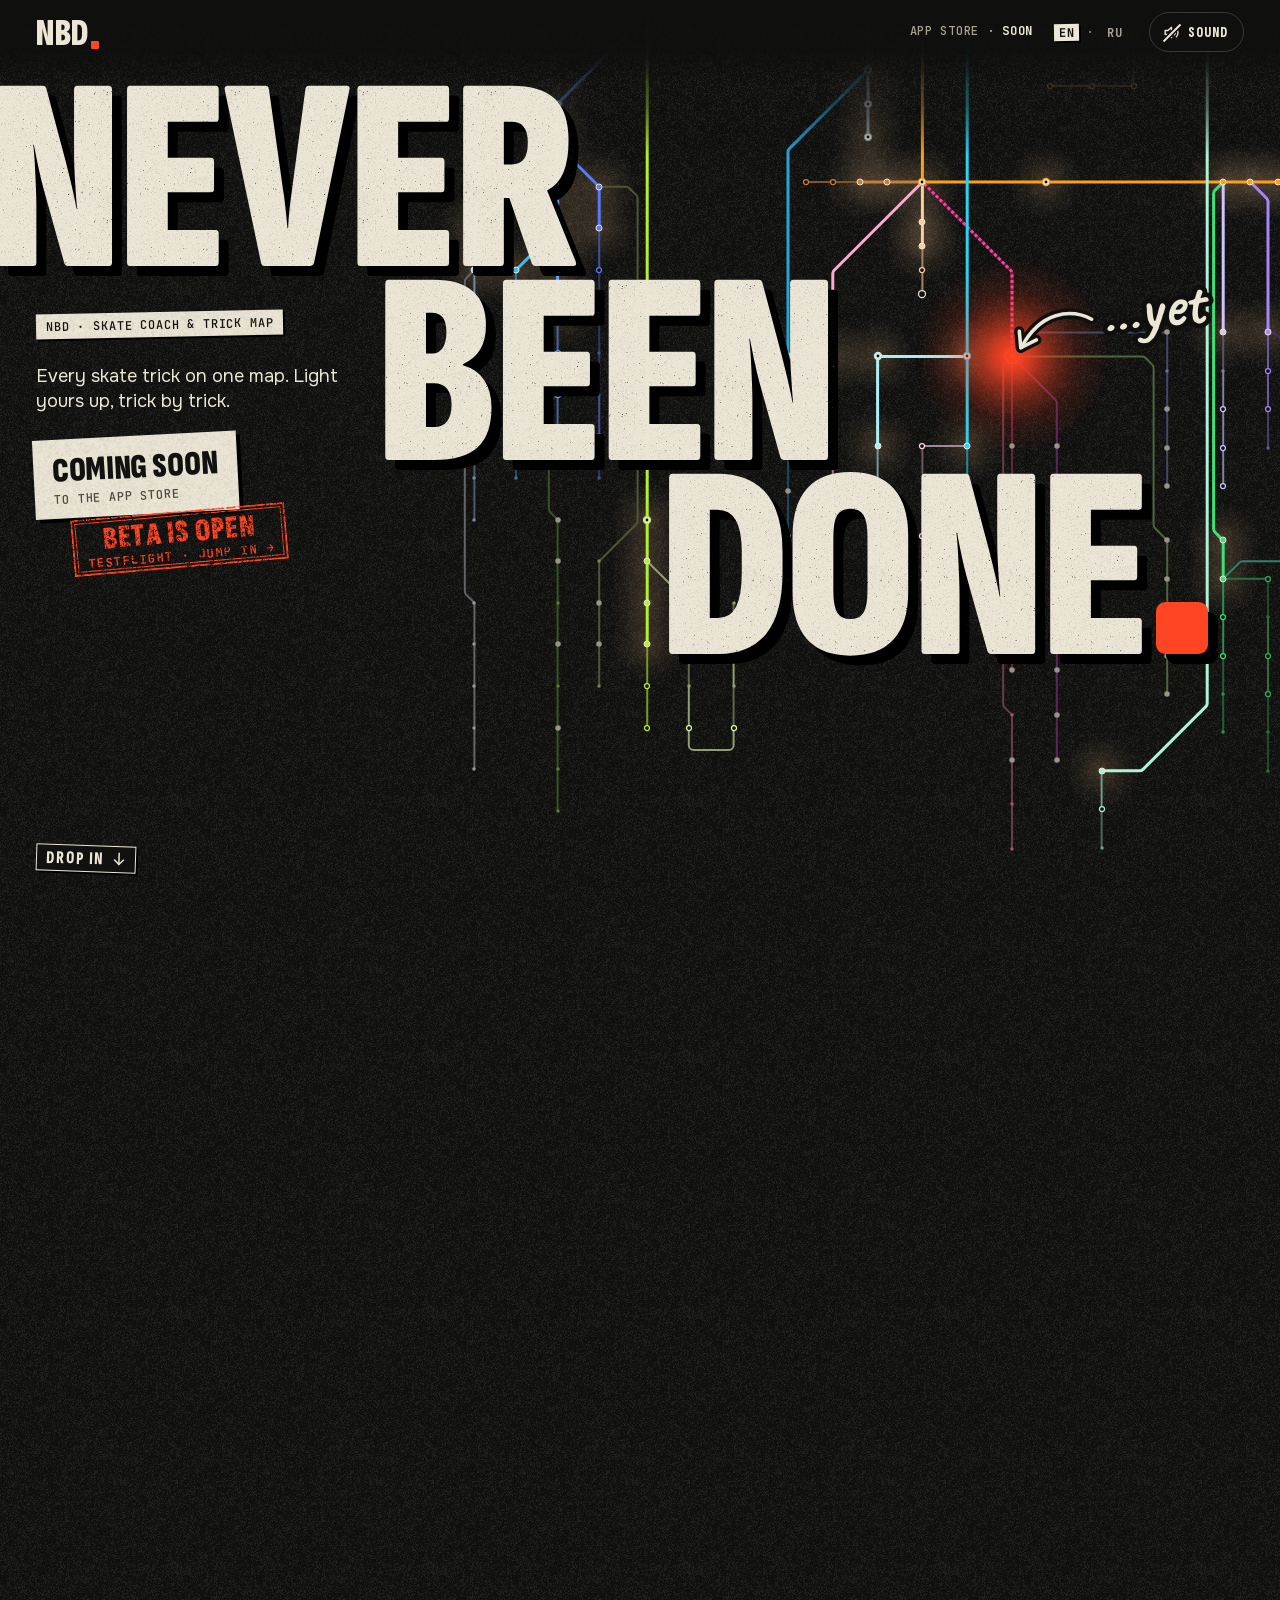
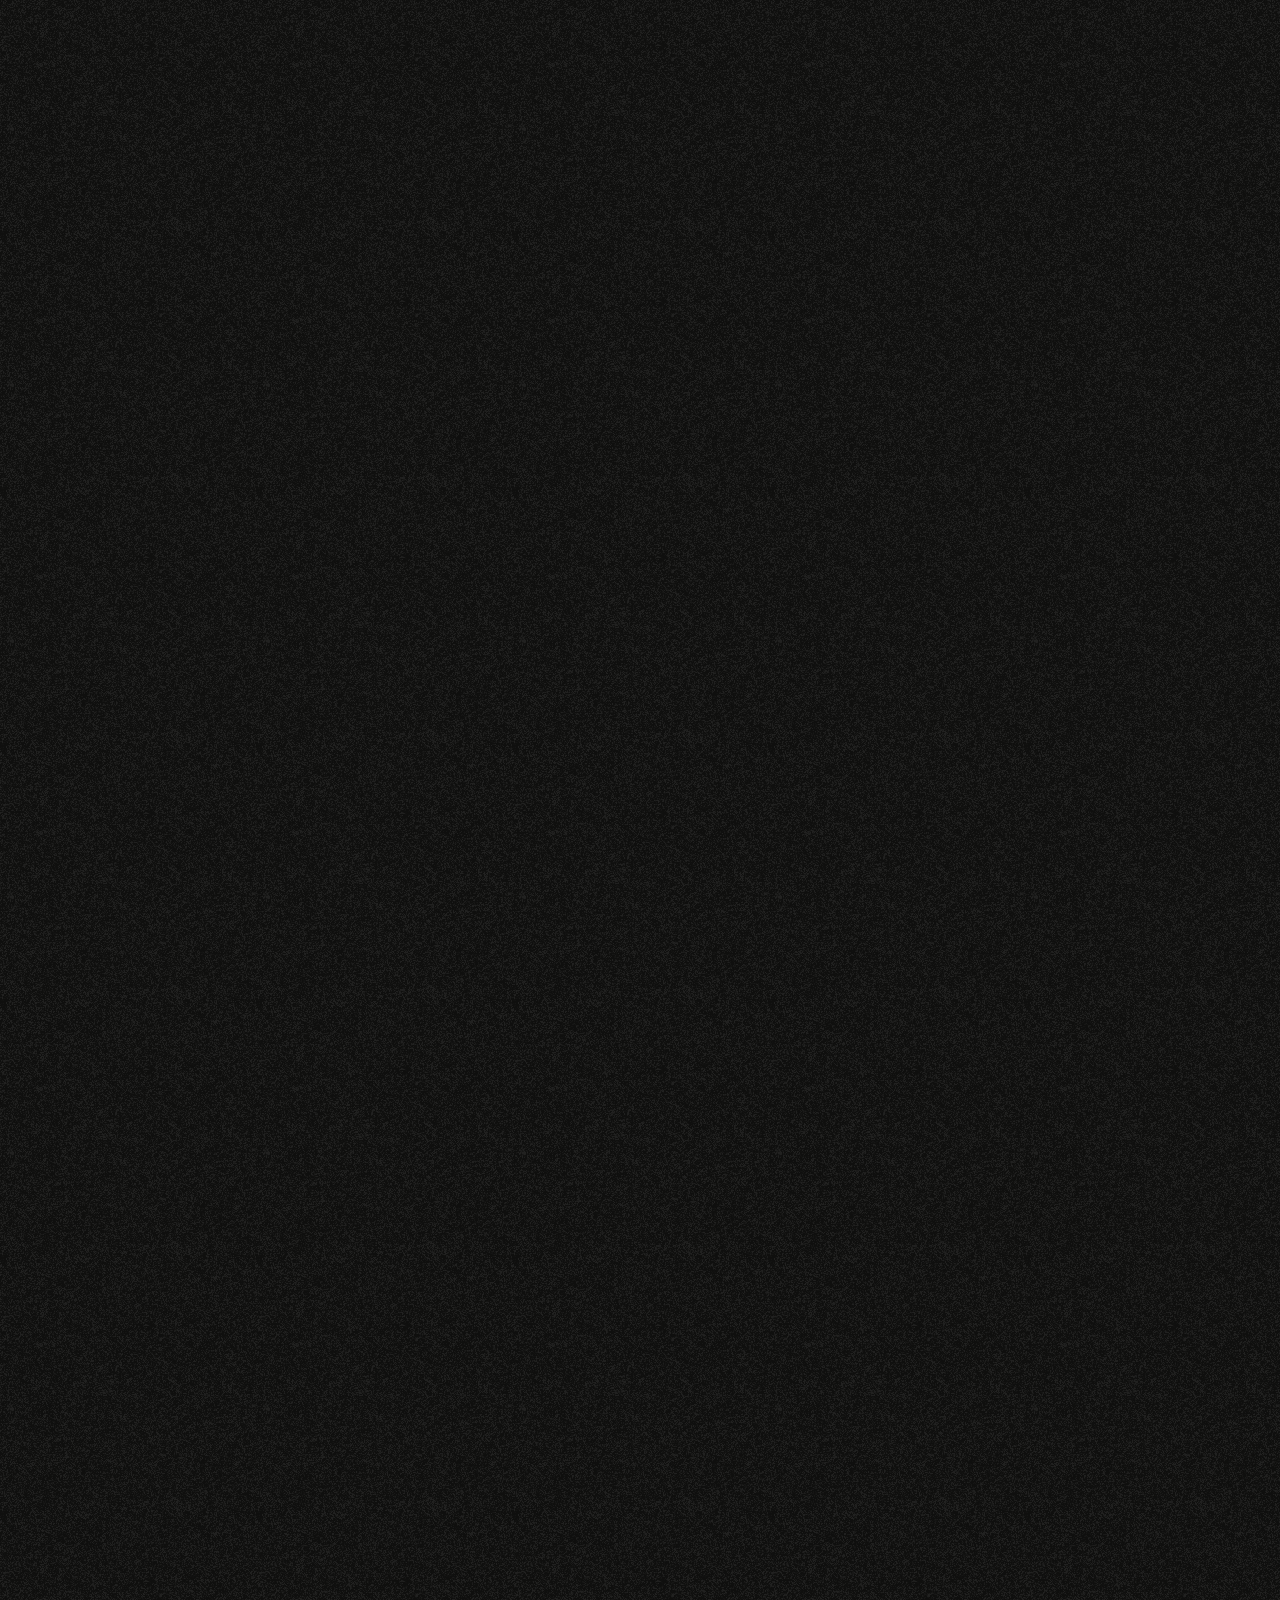
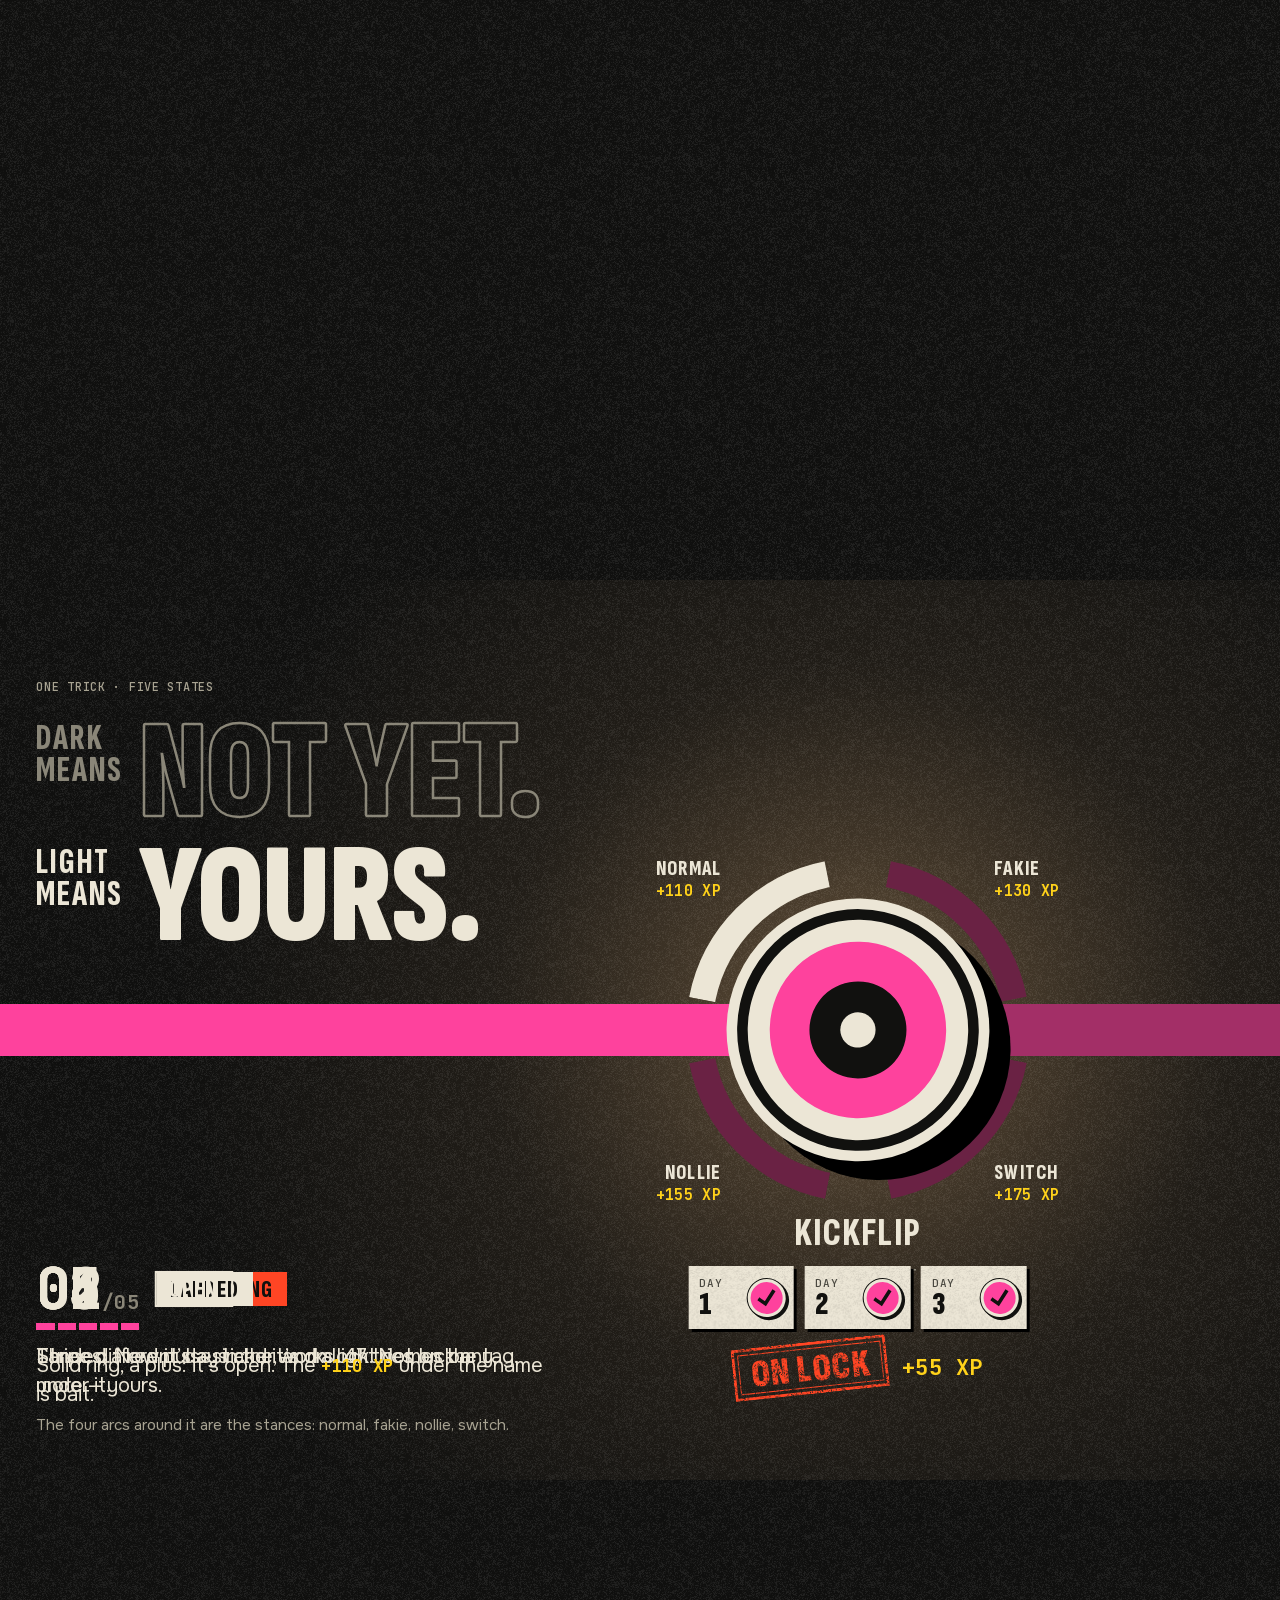
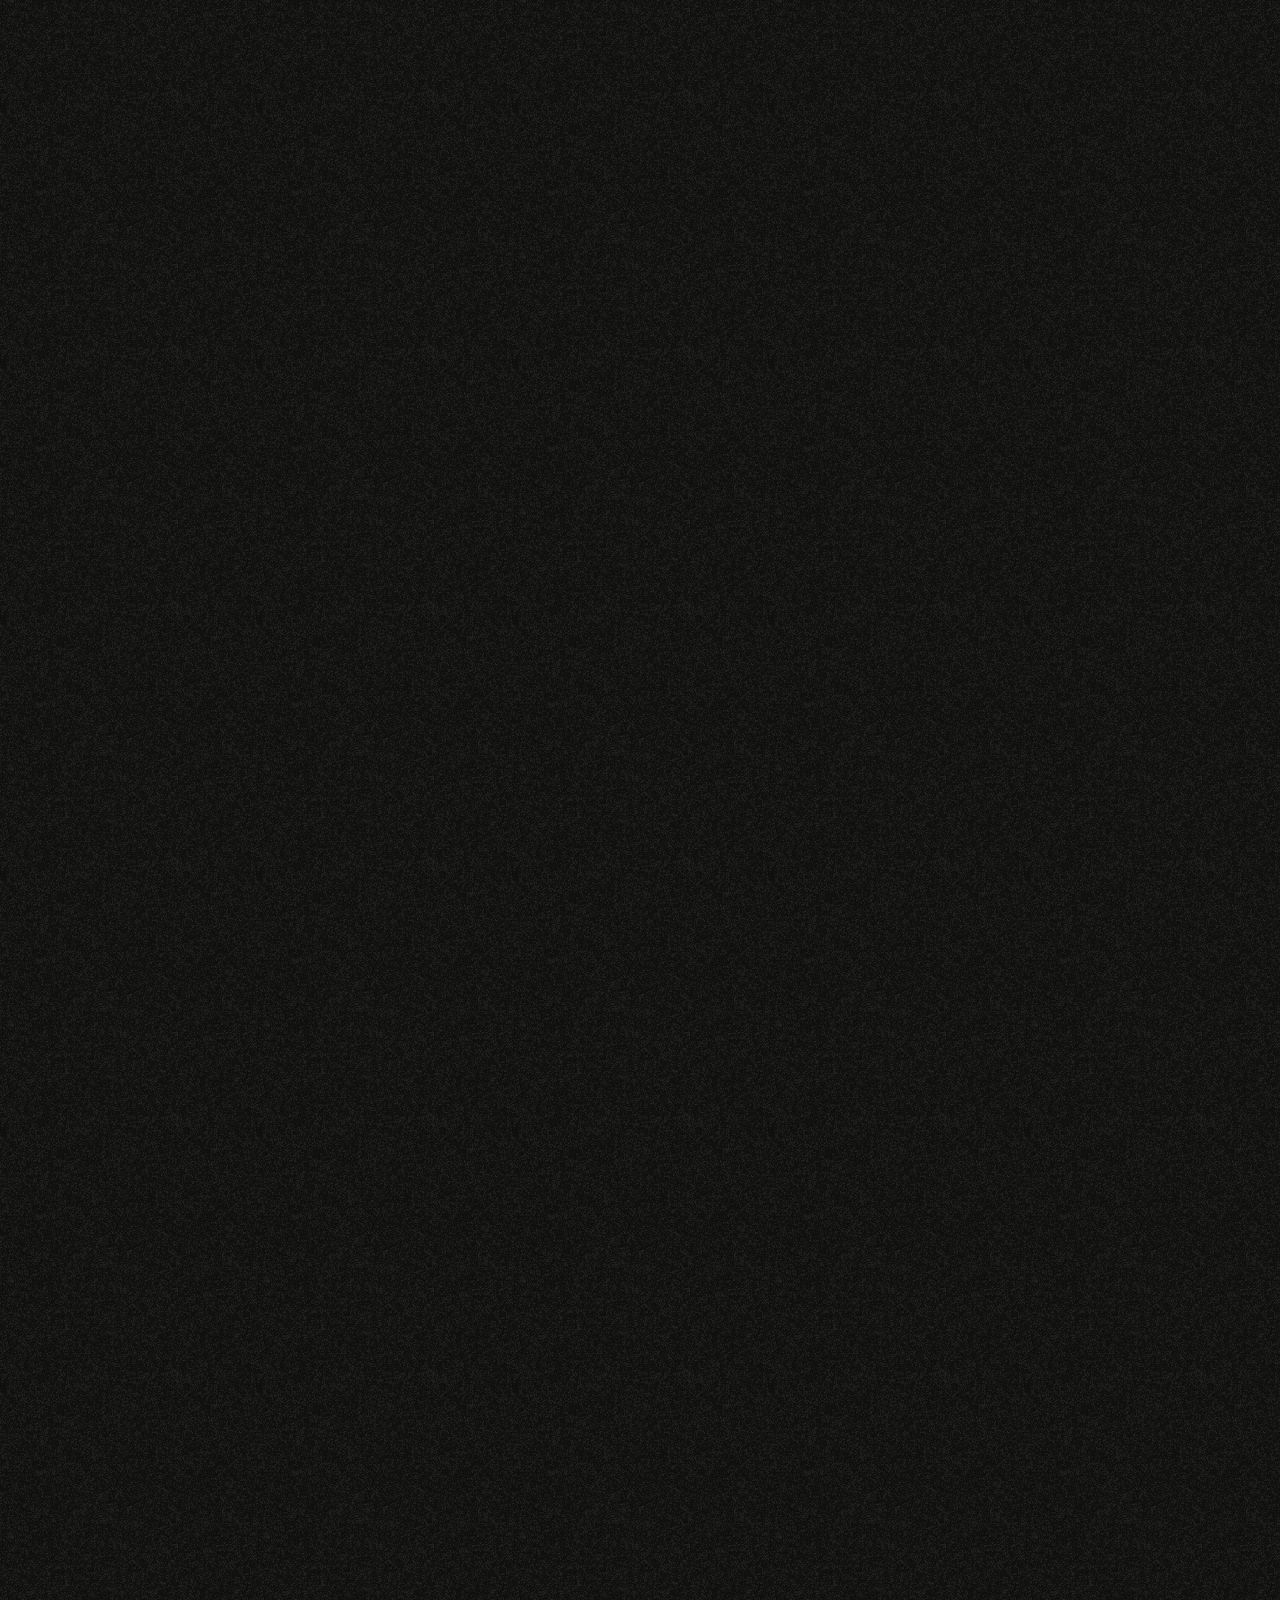
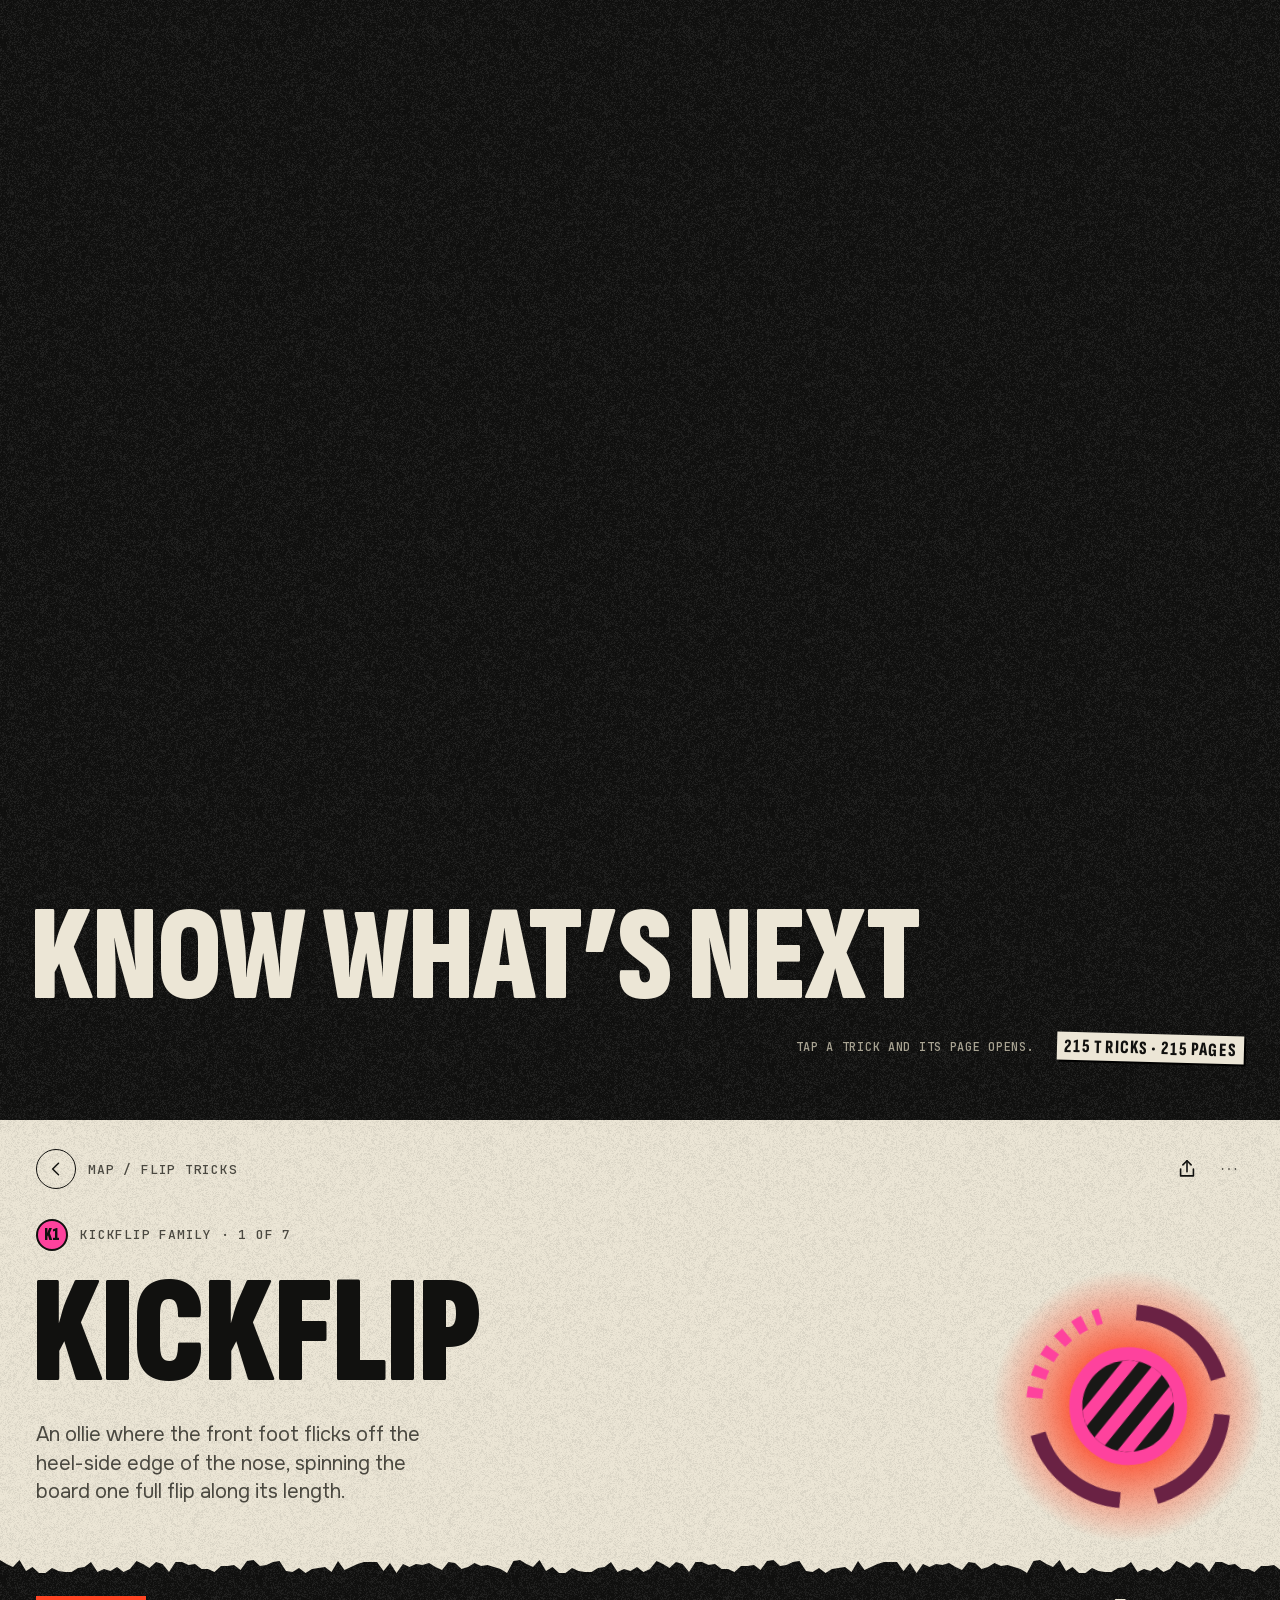
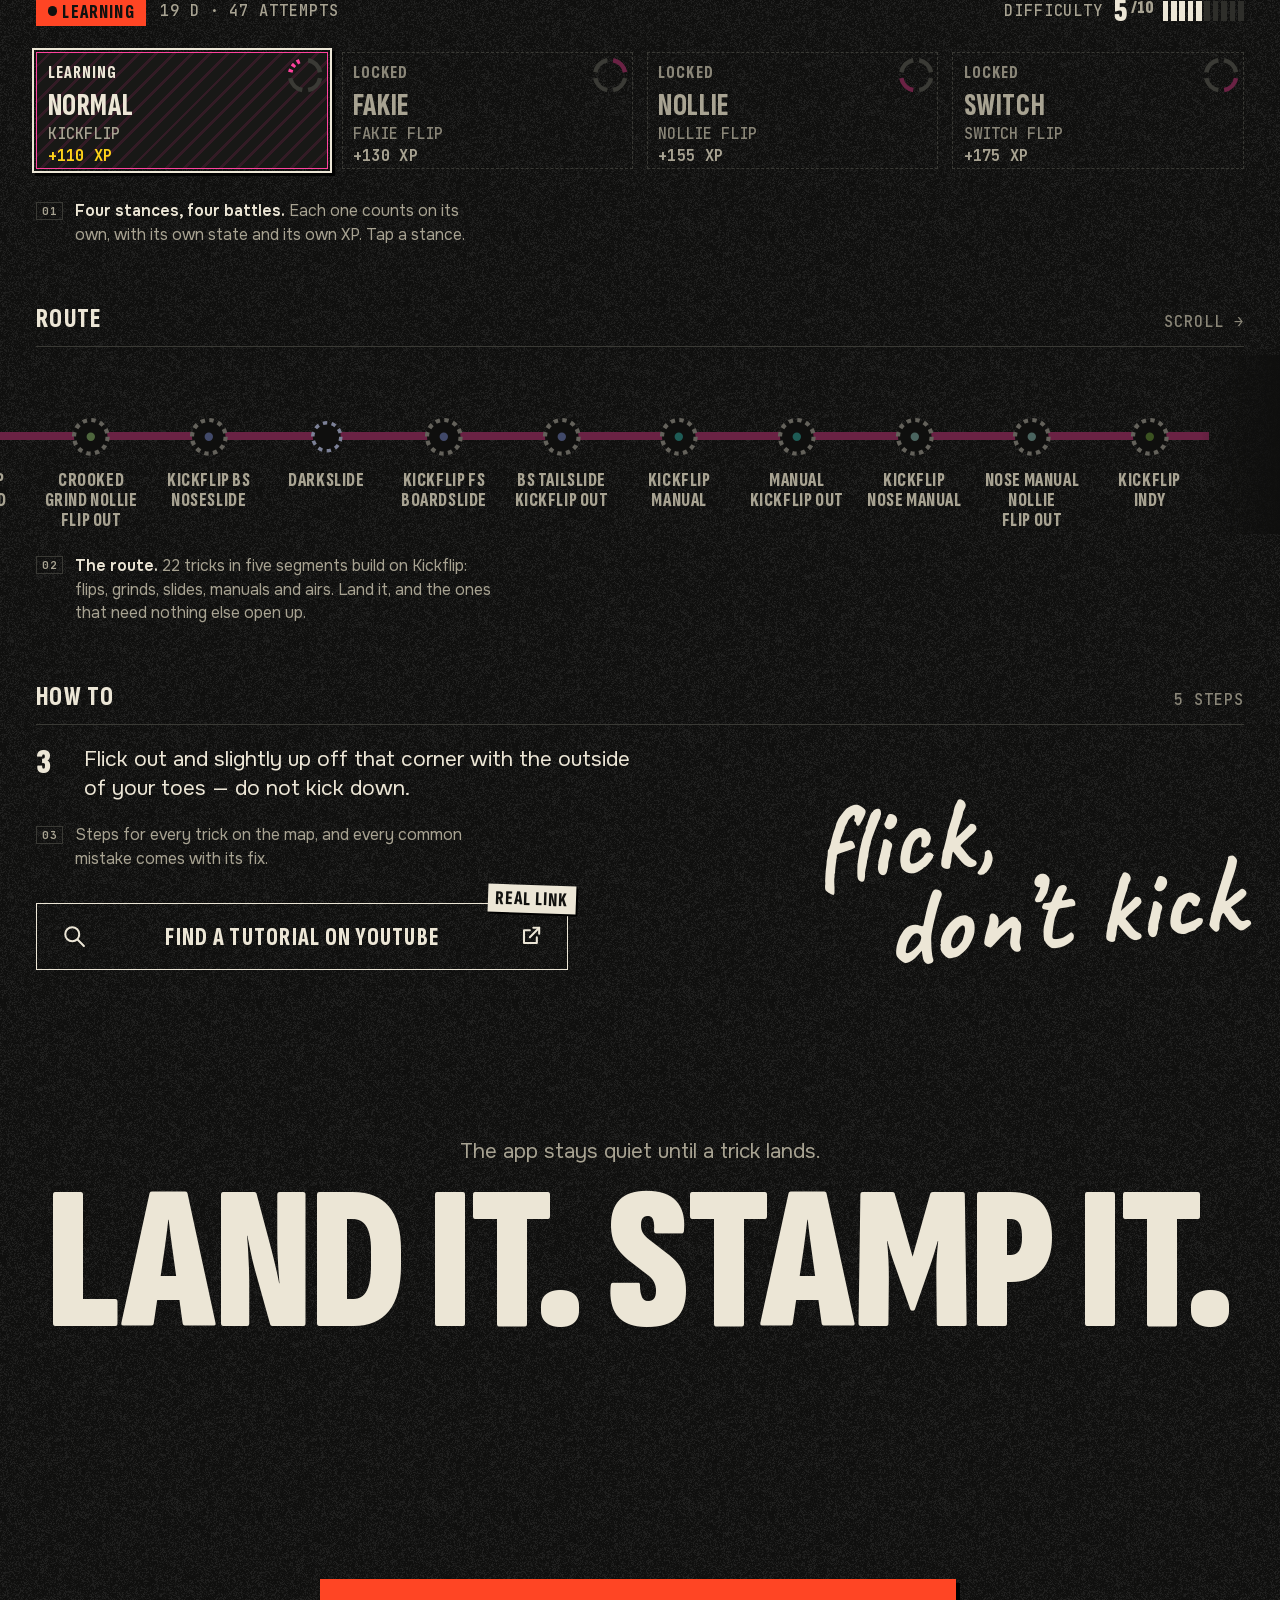
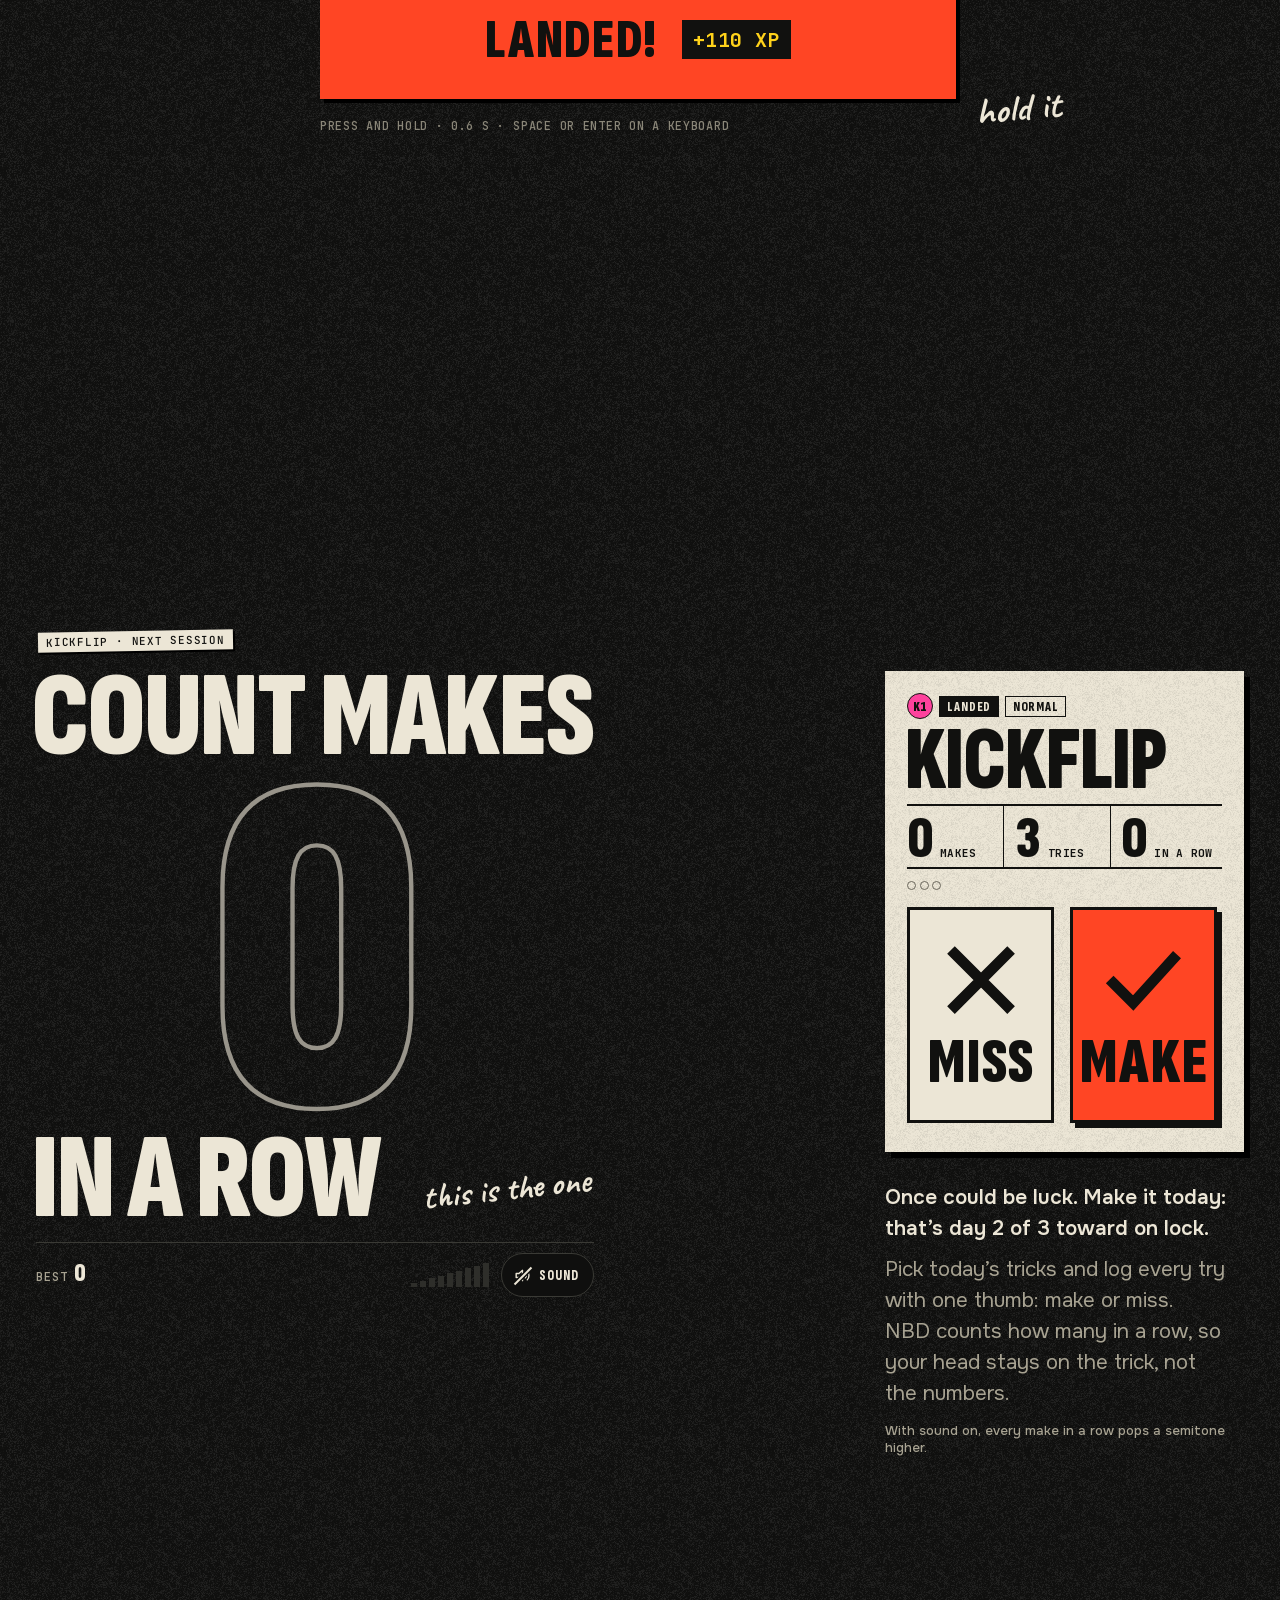
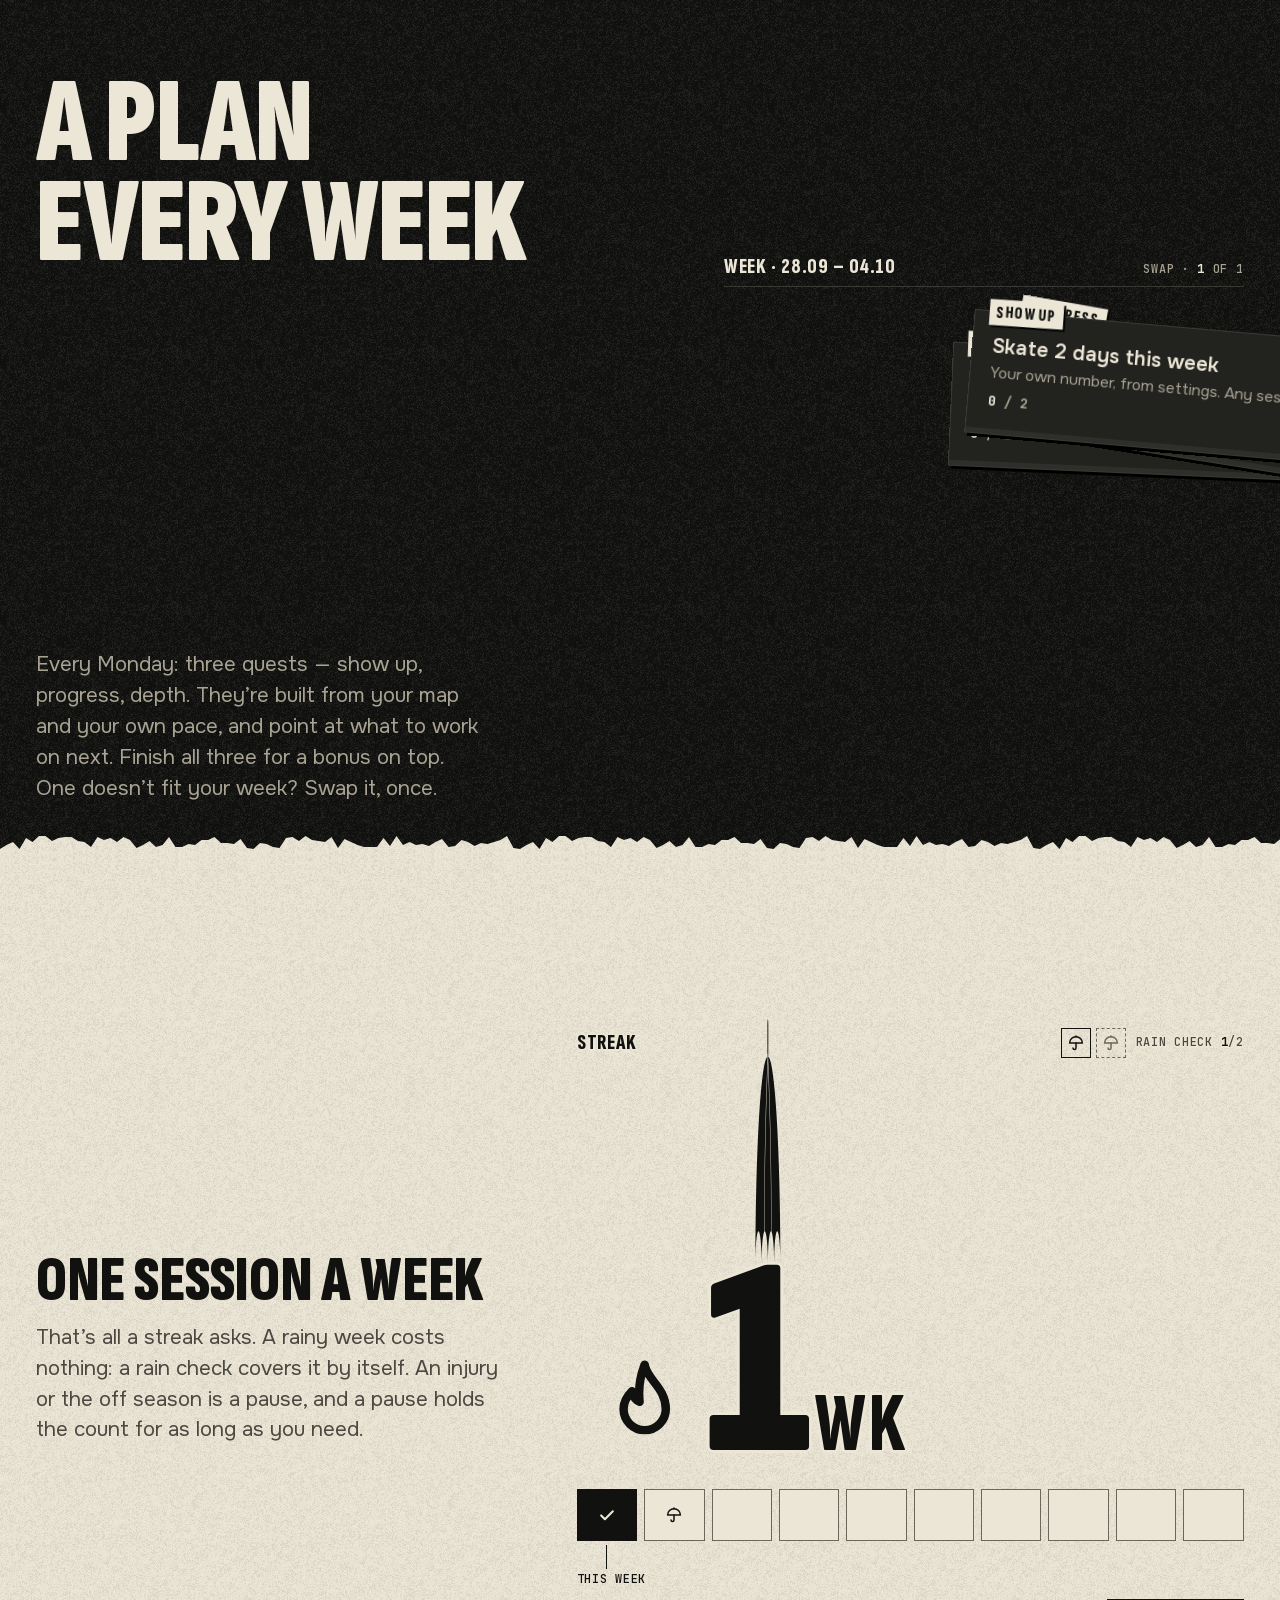
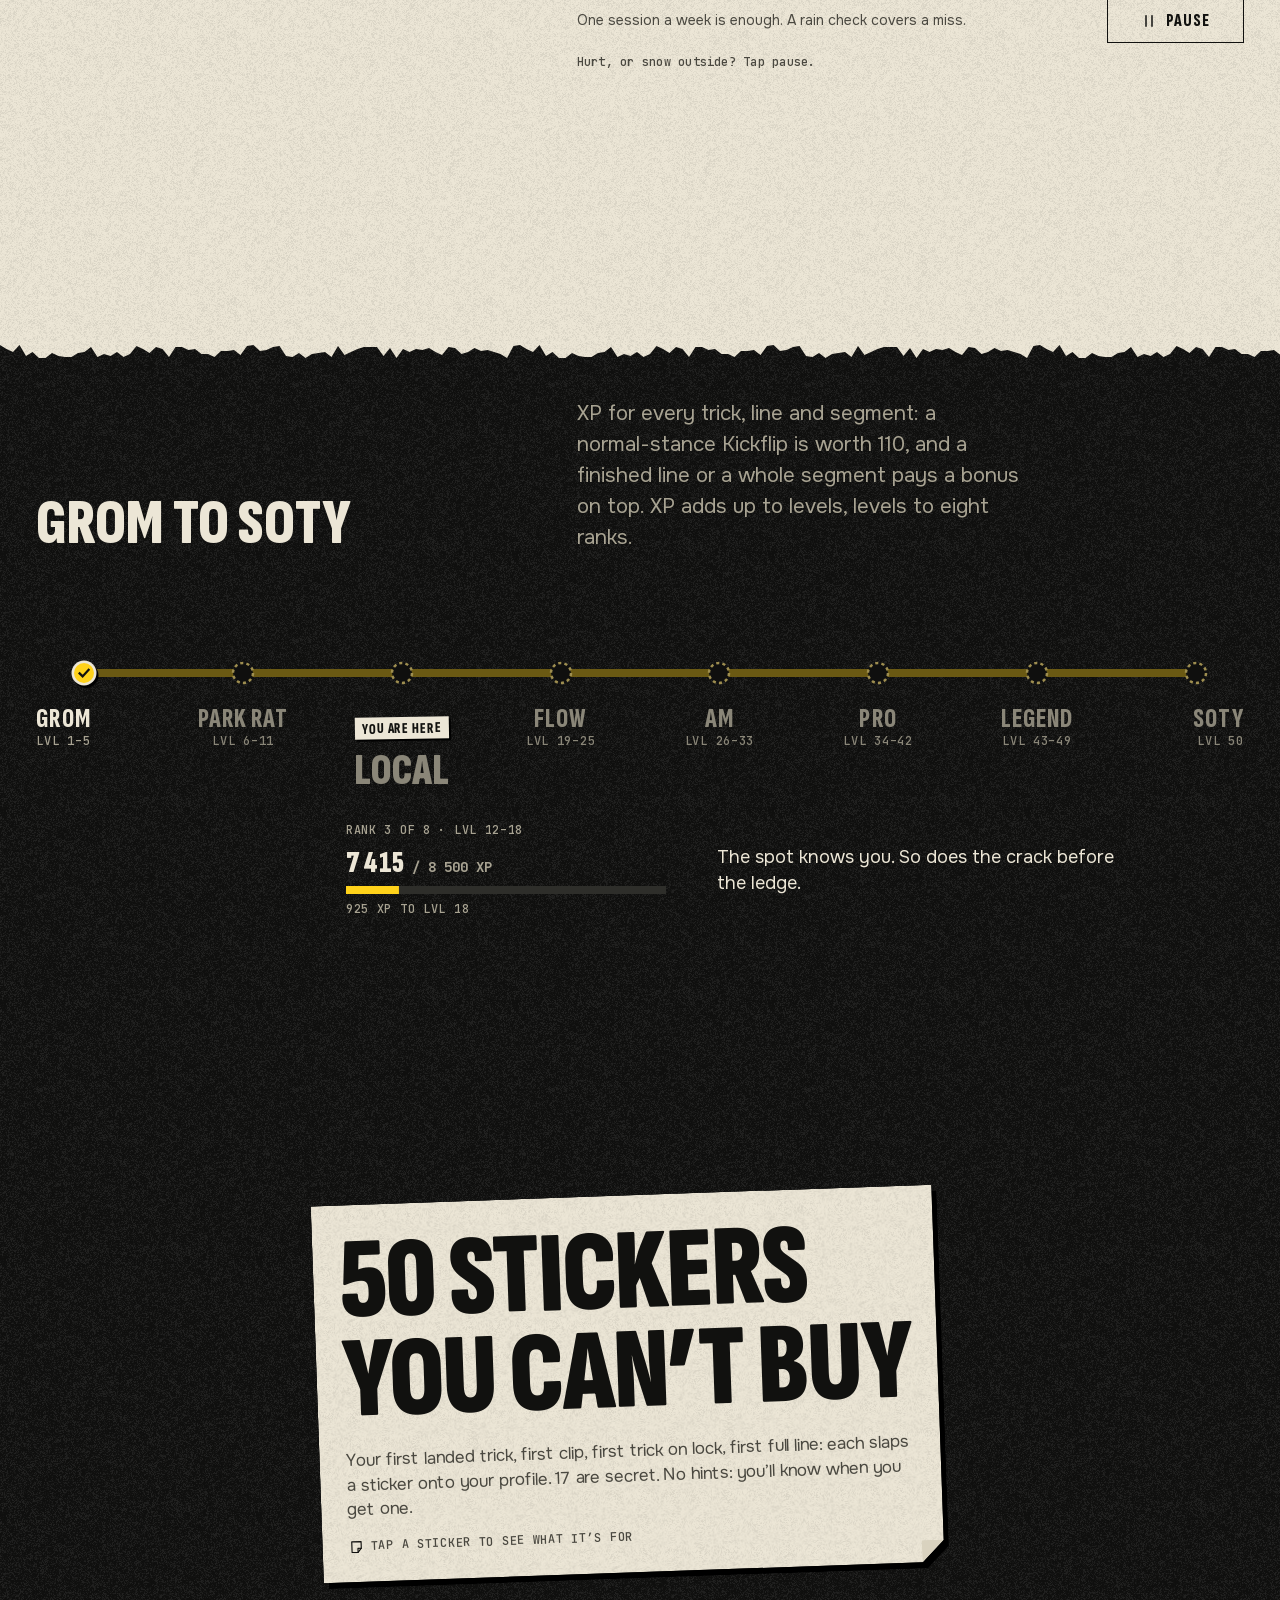
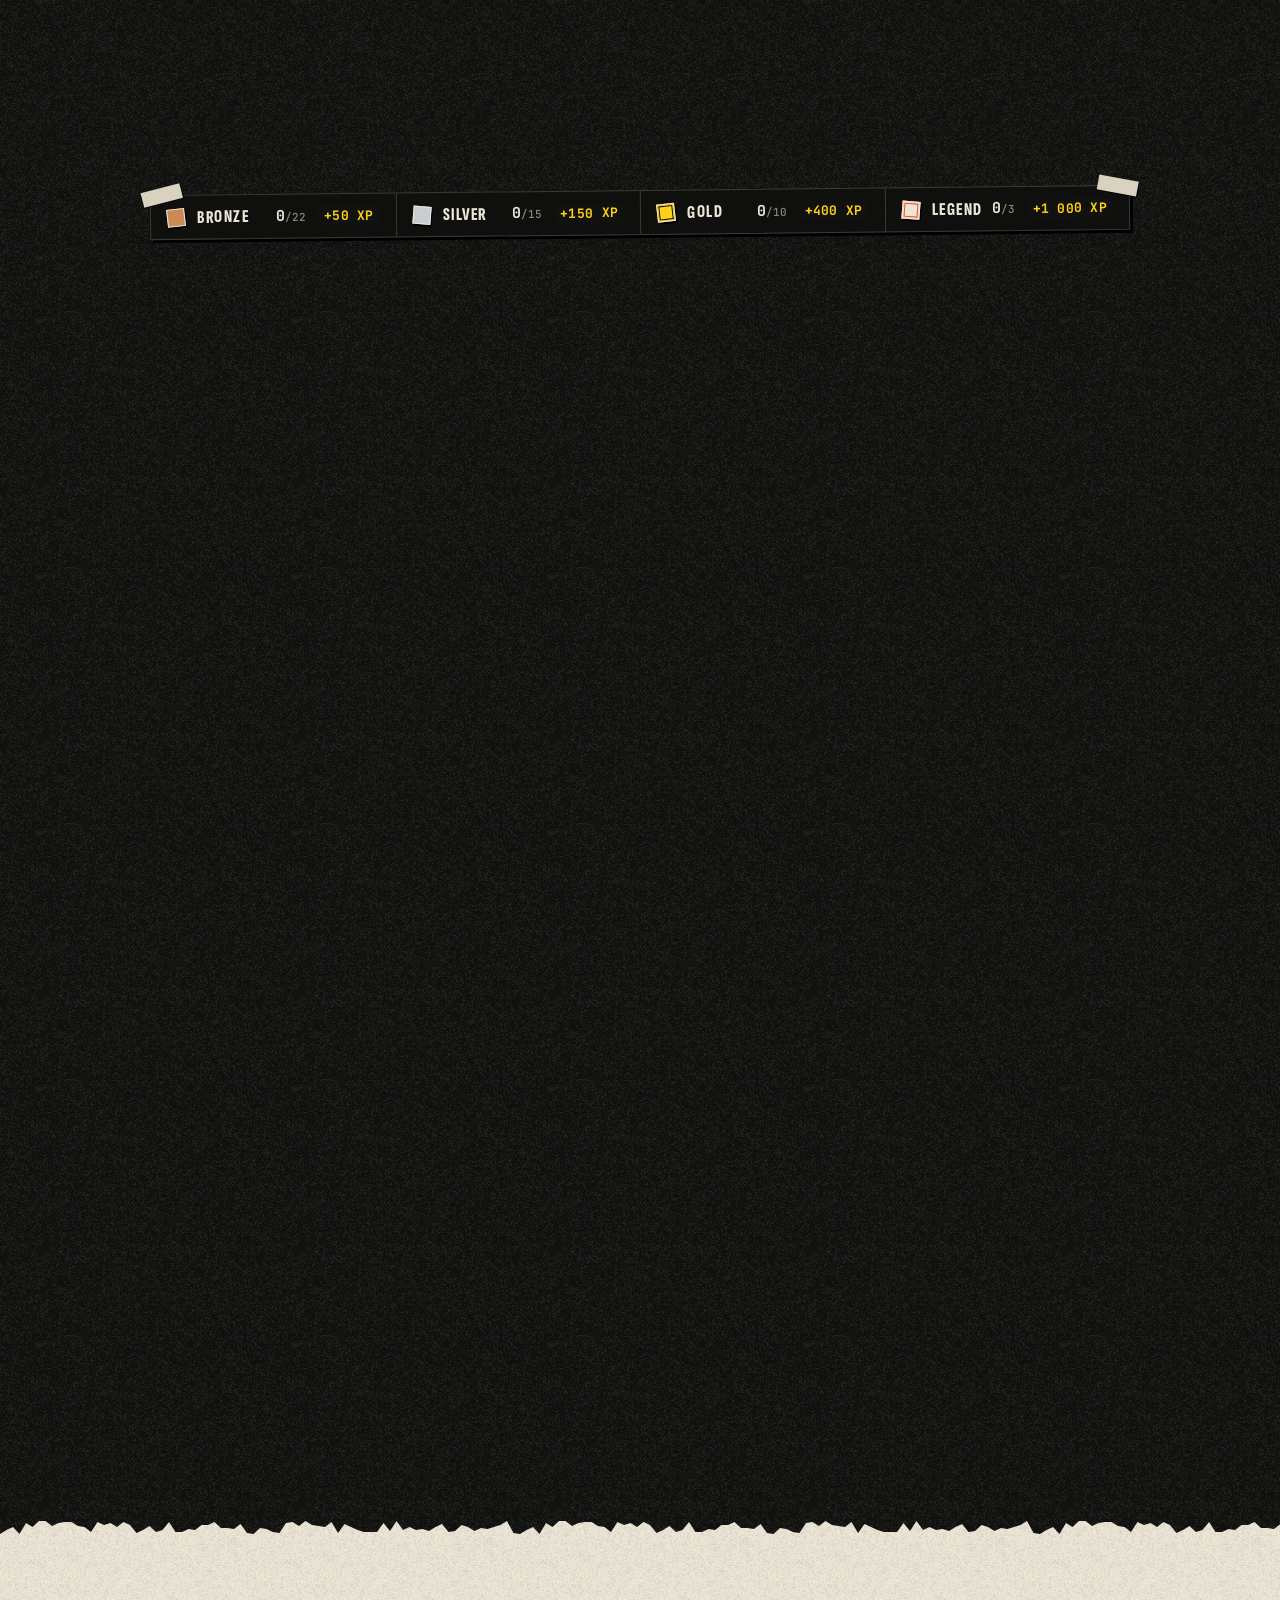
==== commit be27d5fd: "feat: BETA IS OPEN — a stamp under COMING SOON links to the TestFlight beta The public beta was appr" ====
--- a/index.html
+++ b/index.html
@@ -37,7 +37,7 @@
   <link rel="icon" type="image/png" sizes="32x32" href="./favicon-32.png">
   <link rel="icon" type="image/png" sizes="192x192" href="./icon-192.png">
   <link rel="apple-touch-icon" href="./apple-touch-icon.png">
-  <link rel="stylesheet" href="./css/site.css?v=3ef73826d6">
+  <link rel="stylesheet" href="./css/site.css?v=f2127d95dc">
   <link rel="preload" href="./assets/fonts/sofia-900.woff2" as="font" type="font/woff2" crossorigin>
   <link rel="preload" href="./assets/fonts/onest-400.woff2" as="font" type="font/woff2" crossorigin>
   <link rel="preload" href="./assets/data/map.json" as="fetch" crossorigin>
@@ -118,6 +118,11 @@
           <span class="hero__cta-k">Coming soon</span>
           <span class="hero__cta-v">to the App Store</span>
         </p>
+        <!-- The beta is open: a rubber stamp hit under the sticker, and a real link — the one thing to tap on the poster. -->
+        <a class="stamp hero__beta" href="https://testflight.apple.com/join/n6yrQUNJ" target="_blank" rel="noopener" aria-label="The beta is open: join it on TestFlight (opens in a new tab)">
+          <span class="stamp__word">Beta is open</span>
+          <span class="stamp__sub">TestFlight · jump in →</span>
+        </a>
       </div>
       <p class="hero__drop" lang="en" aria-hidden="true"><span>Drop in<svg viewBox="0 0 24 24" width="16" height="16" fill="none" stroke="currentColor" stroke-width="2.25" stroke-linecap="square"><path d="M12 3.5v16"/><path d="M5.5 13.5l6.5 6.5 6.5-6.5"/></svg></span></p>
     </div>
@@ -893,6 +898,8 @@
         <h2 class="finale__poster" id="finale-title" aria-label="Light up your map."><span class="finale__ln"><span class="finale__w">Light up</span></span> <span class="finale__pair"><span class="finale__ln"><span class="finale__w">your</span></span> <span class="finale__ln"><span class="finale__w">map<i class="finale__dot" aria-hidden="true"></i></span></span></span></h2>
         <div class="finale__cta">
           <p class="finale__soon"><span class="sr-only">Coming soon to the App Store.</span><span class="finale__soon-k" aria-hidden="true">Coming soon</span><span class="finale__soon-v" aria-hidden="true">to the App Store</span></p>
+          <!-- The beta is open: the red rubber stamp under the sticker, a real link to the TestFlight invite. -->
+          <a class="stamp finale__beta" href="https://testflight.apple.com/join/n6yrQUNJ" target="_blank" rel="noopener" aria-label="The beta is open: join it on TestFlight (opens in a new tab)"><span class="stamp__word">Beta is open</span><span class="stamp__sub">TestFlight · jump in →</span></a>
           <button type="button" class="btn btn--paper btn--m finale__share" data-fin-share><i class="finale__share-icon" data-icon="share" data-size="20"></i><span data-fin-share-label>Send it to the crew</span></button>
           <p class="finale__hand" aria-hidden="true"><span class="finale__hand-wipe"><span class="finale__hand-in t-hand">see you out&nbsp;there</span></span></p>
         </div>
--- a/css/site.css
+++ b/css/site.css
@@ -1,6 +1,6 @@
 /* NBD promo site, generated by scripts/site/build.mjs from css/base.css, css/sections/hero.css, css/sections/states.css, css/sections/trick.css, css/sections/landed.css, css/sections/session.css, css/sections/plan.css, css/sections/stickers.css, css/sections/yours.css, css/sections/finale.css: edit those, then rebuild. */
 @font-face{font-family: 'Sofia Sans Extra Condensed';font-weight: 800;font-style: normal;font-display: swap;src: url('../assets/fonts/sofia-800.woff2') format('woff2')}@font-face{font-family: 'Sofia Sans Extra Condensed';font-weight: 900;font-style: normal;font-display: swap;src: url('../assets/fonts/sofia-900.woff2') format('woff2')}@font-face{font-family: 'Onest';font-weight: 400;font-style: normal;font-display: swap;src: url('../assets/fonts/onest-400.woff2') format('woff2')}@font-face{font-family: 'Onest';font-weight: 500;font-style: normal;font-display: swap;src: url('../assets/fonts/onest-500.woff2') format('woff2')}@font-face{font-family: 'Onest';font-weight: 600;font-style: normal;font-display: swap;src: url('../assets/fonts/onest-600.woff2') format('woff2')}@font-face{font-family: 'JetBrains Mono';font-weight: 500;font-style: normal;font-display: swap;src: url('../assets/fonts/mono-500.woff2') format('woff2')}@font-face{font-family: 'JetBrains Mono';font-weight: 700;font-style: normal;font-display: swap;src: url('../assets/fonts/mono-700.woff2') format('woff2')}@font-face{font-family: 'Caveat';font-weight: 700;font-style: normal;font-display: swap;src: url('../assets/fonts/caveat-700.woff2') format('woff2')}@font-face{font-family: 'NBD Display Fallback';src: local('HelveticaNeue-CondensedBlack'),local('Helvetica Neue Condensed Black'),local('ArialNarrow-Bold'),local('Arial Narrow Bold'),local('Roboto Condensed Bold'),local('RobotoCondensed-Bold');font-weight: 800 900;size-adjust: 78%;ascent-override: 115%;descent-override: 38%}:root{--grip: #0F0F0E;--surface-1: #181816;--surface-2: #22221F;--surface-3: #2E2E2A;--hairline: #3A3A35;--scrim: rgba(8,8,7,0.72);--paper: #ECE6D6;--paper-shade: #D9D2BF;--paper-edge: #C4BCA6;--ink: #11110F;--ink-soft: #4A4840;--ink-muted: #6B675C;--text: #ECE6D6;--text-2: #A8A392;--text-muted: #8A8678;--red: #FF4524;--red-pressed: #D9361A;--red-dim: #6A2416;--red-on-paper: #B3270B;--yellow: #FFD21A;--yellow-dim: #6A5913;--pool: #FFC98A;--neutral-lit: #ECE6D6;--neutral-reachable: #98948A;--neutral-unlit: #63615A;--seg-basics: #EDE8D8;--seg-basics-reach: #99968B;--seg-basics-unlit: #63615B;--seg-ollie: #FBA01D;--seg-ollie-reach: #A16917;--seg-ollie-unlit: #694614;--seg-shuv: #28D3F4;--seg-shuv-reach: #1E899D;--seg-shuv-unlit: #185965;--seg-flip: #FE429D;--seg-flip-reach: #A32F67;--seg-flip-unlit: #6A2244;--seg-grind: #3CE074;--seg-grind-reach: #2B914D;--seg-grind-unlit: #205E35;--seg-slide: #A785FC;--seg-slide-reach: #6D58A2;--seg-slide-unlit: #493C68;--seg-manual: #37D8C9;--seg-manual-reach: #288C82;--seg-manual-unlit: #1E5B55;--seg-oldschool: #D3B378;--seg-oldschool-reach: #897550;--seg-oldschool-unlit: #594D36;--seg-transition: #689CFD;--seg-transition-reach: #4666A2;--seg-transition-unlit: #314569;--seg-grab: #B5EF32;--seg-grab-reach: #769A24;--seg-grab-unlit: #4E641C;--tier-bronze: #C98A55;--tier-bronze-ghost: #825B3A;--tier-silver: #C9CCD1;--tier-silver-ghost: #828487;--tier-gold: #FFD21A;--tier-gold-ghost: #A48815;--tier-legend: #ECE6D6;--tier-legend-ghost: #98948A;--f-display: 'Sofia Sans Extra Condensed','NBD Display Fallback','Arial Narrow',sans-serif;--f-body: 'Onest',system-ui,-apple-system,'Segoe UI',Roboto,sans-serif;--f-mono: 'JetBrains Mono',ui-monospace,'SF Mono',Menlo,monospace;--f-hand: 'Caveat','Bradley Hand','Segoe Print',cursive;--ease-standard: cubic-bezier(.2,0,0,1);--ease-out: cubic-bezier(.16,1,.3,1);--ease-in: cubic-bezier(.7,0,.84,0);--t-instant: 80ms;--t-fast: 120ms;--t-base: 200ms;--t-slow: 350ms;--t-enter: 450ms;--sh-color: #000;--sh-sticker: 2px 2.5px 0 #000;--sh-tag: 2px 2px 0 #000;--sh-card: 3px 3px 0 #000;--sh-btn: 4px 4px 0 #000;--sh-pressed: 1px 1px 0 #000;--gutter: clamp(16px,2.286vw + 7.1px,40px);--wrap: 1240px;--topbar-h: 56px;--hud-h: 28px;--safe-t: env(safe-area-inset-top,0px);--safe-b: env(safe-area-inset-bottom,0px);--z-stage: 1;--z-topbar: 50;--z-hud: 52;--z-overlay: 60;--fg: var(--text);--fg-2: var(--text-2);--fg-muted: var(--text-muted);--rule: var(--hairline);color-scheme: dark}@media (min-width: 900px){:root{--topbar-h: 64px}}*,*::before,*::after{box-sizing: border-box}html{-webkit-text-size-adjust: 100%;text-size-adjust: 100%;background: var(--grip);-webkit-tap-highlight-color: transparent;scroll-behavior: auto;scroll-padding-top: calc(var(--safe-t) + var(--topbar-h) + var(--hud-h) + 24px);scroll-padding-bottom: calc(var(--safe-b) + 16px)}body{position: relative;z-index: 0;margin: 0;min-height: 100vh;min-height: 100svh;color: var(--fg);font: 400 1rem/1.5 var(--f-body);background: url('../assets/tex/grain-grip.png') 0 0 / 256px 256px repeat;-webkit-font-smoothing: antialiased;-moz-osx-font-smoothing: grayscale;overflow-x: hidden;overflow-x: clip}h1,h2,h3,h4,h5,h6,p,figure,blockquote,dl,dd,ol,ul{margin: 0}h1,h2,h3,h4,h5,h6{font-size: inherit;font-weight: inherit}:where(ol[role='list'],ul[role='list'],.list-reset){list-style: none;padding: 0}:where(img,video,canvas,picture){display: block;max-width: 100%}:where(svg){display: block}:where(.fit-width){max-width: 100%}:where(.no-clamp){max-width: none}img{height: auto}svg{overflow: visible}button,input,select,textarea{font: inherit;color: inherit;letter-spacing: inherit}button{margin: 0;padding: 0;border: 0;border-radius: 0;background: none;cursor: pointer;text-align: inherit}a{color: inherit;text-decoration-thickness: 1.5px;text-underline-offset: 0.2em;text-decoration-color: currentColor}a:hover{text-decoration-thickness: 3px}::selection{background: var(--paper);color: var(--ink)}.paper ::selection{background: var(--ink);color: var(--paper)}[hidden]{display: none !important}:focus{outline: none}:focus-visible{outline: 2px solid var(--paper);outline-offset: 3px}.paper :focus-visible,.topbar[data-over='paper'] :focus-visible{outline-color: var(--ink)}.icon{flex: none}.t-poster,.t-xl,.t-l,.t-m,.t-s,.t-heading{font-family: var(--f-display);text-transform: uppercase;font-kerning: normal;font-synthesis: none}.t-poster{font-weight: 900;font-size: var(--poster-size,clamp(3.5rem,16vw,22rem));line-height: 0.82;letter-spacing: -0.01em}.t-poster--xl{--poster-size: clamp(4.5rem,22vw,26rem)}.t-poster--m{--poster-size: clamp(3rem,11vw,14rem)}.t-xl{font-weight: 900;font-size: clamp(4rem,9vw + 2.6rem,9rem);line-height: 0.85;letter-spacing: -0.005em}.t-l{font-weight: 900;font-size: clamp(2.75rem,3vw + 2.1rem,4.75rem);line-height: 0.9;letter-spacing: 0}.t-m{font-weight: 900;font-size: clamp(2rem,1.6vw + 1.6rem,3rem);line-height: 0.94;letter-spacing: 0.01em}.t-s{font-weight: 800;font-size: clamp(1.5rem,0.6vw + 1.35rem,2rem);line-height: 1;letter-spacing: 0.02em}.t-heading{font-weight: 800;font-size: clamp(1.25rem,0.35vw + 1.17rem,1.5rem);line-height: 1.1;letter-spacing: 0.04em}.t-body-l{font-family: var(--f-body);font-weight: 400;font-size: clamp(1.0625rem,0.4vw + 0.97rem,1.3125rem);line-height: 1.5}.t-body{font-family: var(--f-body);font-weight: 400;font-size: clamp(0.9375rem,0.15vw + 0.9rem,1.0625rem);line-height: 1.45}.t-strong{font-weight: 600}.t-caption{font-family: var(--f-body);font-weight: 500;font-size: 0.8125rem;line-height: 1.3}.t-mono{font-family: var(--f-mono);font-weight: 500;font-size: clamp(0.6875rem,0.1vw + 0.66rem,0.8125rem);line-height: 1.3;letter-spacing: 0.06em;text-transform: uppercase}.t-mono-data{font-family: var(--f-mono);font-weight: 700;font-size: clamp(0.8125rem,0.1vw + 0.78rem,0.9375rem);line-height: 1.25;letter-spacing: 0;font-variant-numeric: tabular-nums}.t-xp{font-family: var(--f-mono);font-weight: 700;font-size: clamp(0.6875rem,0.15vw + 0.65rem,0.875rem);line-height: 1.1;letter-spacing: 0.02em;text-transform: uppercase;color: var(--yellow)}.t-hand{display: inline-block;font-family: var(--f-hand);font-weight: 700;font-size: clamp(1.5rem,1vw + 1.25rem,2.25rem);line-height: 1;letter-spacing: 0;text-transform: none;rotate: -6deg;transform-origin: 0 50%}.fg-2{color: var(--fg-2)}.fg-muted{color: var(--fg-muted)}.nowrap{white-space: nowrap}.paper{--fg: var(--ink);--fg-2: var(--ink-soft);--fg-muted: var(--ink-muted);--rule: var(--ink);--sh-color: var(--ink);--sh-sticker: 2px 2.5px 0 var(--ink);--sh-tag: 2px 2px 0 var(--ink);--sh-card: 3px 3px 0 var(--ink);--sh-btn: 4px 4px 0 var(--ink);--sh-pressed: 1px 1px 0 var(--ink);color: var(--ink);background: url('../assets/tex/grain-paper.png') 0 0 / 256px 256px repeat,var(--paper)}.paper--torn{-webkit-mask: linear-gradient(#000 0 0) top / 100% calc(100% - 21px) no-repeat,url('../assets/tex/torn-bottom.svg') left bottom / 520px 22px repeat-x;mask: linear-gradient(#000 0 0) top / 100% calc(100% - 21px) no-repeat,url('../assets/tex/torn-bottom.svg') left bottom / 520px 22px repeat-x}.paper--torn-top{-webkit-mask: linear-gradient(#000 0 0) bottom / 100% calc(100% - 21px) no-repeat,url('../assets/tex/torn-top.svg') left top / 520px 22px repeat-x;mask: linear-gradient(#000 0 0) bottom / 100% calc(100% - 21px) no-repeat,url('../assets/tex/torn-top.svg') left top / 520px 22px repeat-x}.paper--torn.paper--torn-top{-webkit-mask: linear-gradient(#000 0 0) center / 100% calc(100% - 42px) no-repeat,url('../assets/tex/torn-top.svg') left top / 520px 22px repeat-x,url('../assets/tex/torn-bottom.svg') 37% bottom / 520px 22px repeat-x;mask: linear-gradient(#000 0 0) center / 100% calc(100% - 42px) no-repeat,url('../assets/tex/torn-top.svg') left top / 520px 22px repeat-x,url('../assets/tex/torn-bottom.svg') 37% bottom / 520px 22px repeat-x}.grain{background: url('../assets/tex/grain-grip.png') 0 0 / 256px 256px repeat,var(--grip)}.grain--over{position: relative}.grain--over::after{content: '';position: absolute;inset: 0;pointer-events: none;background: url('../assets/tex/grain-grip.png') 0 0 / 256px 256px repeat}.ink-surface{--fg: var(--paper);--fg-2: var(--paper-shade);background: var(--ink);color: var(--paper)}.card{position: relative;background: var(--surface-2);border: 1.5px solid var(--hairline);box-shadow: var(--sh-card);padding: 14px 16px}.card--flat{box-shadow: none}.card--1{background: var(--surface-1)}.hairline{display: block;height: 1px;border: 0;margin: 0;background: var(--rule)}.hairline--strong{height: 1.5px}.paper .hairline:not(.hairline--strong){background: var(--ink);height: 1.5px}.btn{--btn-h: 56px;--btn-bg: var(--paper);--btn-fg: var(--ink);position: relative;display: inline-flex;align-items: center;justify-content: center;gap: 12px;min-height: var(--btn-h);min-width: 44px;padding: 0 22px;border: 0;border-radius: 0;background: var(--btn-bg);color: var(--btn-fg);box-shadow: var(--sh-btn);font: 900 26px/1 var(--f-display);letter-spacing: 0.03em;text-transform: uppercase;text-decoration: none;white-space: nowrap;user-select: none;-webkit-user-select: none;touch-action: manipulation;cursor: pointer;transition: translate var(--t-instant) var(--ease-standard),box-shadow var(--t-instant) var(--ease-standard),background-color var(--t-instant) linear}.btn > span{display: block;padding-top: 0.06em}.btn .icon{width: 22px;height: 22px;stroke-width: 2}.btn:active,.btn.is-pressed{translate: 3px 3px;box-shadow: var(--sh-pressed)}.btn--paper{--btn-bg: var(--paper);--btn-fg: var(--ink)}.btn--action{--btn-bg: var(--red);--btn-fg: var(--ink)}.btn--action:active,.btn--action.is-pressed{--btn-bg: var(--red-pressed)}.btn--ghost{--btn-bg: transparent;--btn-fg: var(--fg);box-shadow: none;border: 1.5px solid currentColor;font-weight: 800;font-size: 18px;letter-spacing: 0.05em}.btn--ghost:active,.btn--ghost.is-pressed{translate: 1px 1px;box-shadow: none;background: var(--surface-2)}.paper .btn--ghost:active,.paper .btn--ghost.is-pressed{background: var(--paper-shade)}.paper .btn--paper{--btn-bg: var(--ink);--btn-fg: var(--paper);box-shadow: 4px 4px 0 0 var(--paper),4px 4px 0 1.5px var(--ink)}.paper .btn--paper:active,.paper .btn--paper.is-pressed{box-shadow: 1px 1px 0 0 var(--paper),1px 1px 0 1.5px var(--ink)}.btn--toggle{--btn-bg: transparent;--btn-fg: var(--paper);box-shadow: none;border: 2px solid var(--line,var(--seg-flip));background-image: repeating-linear-gradient(-45deg,var(--line-unlit,var(--seg-flip-unlit)) 0 2.5px,transparent 2.5px 9px);font-weight: 900}.btn--toggle:active,.btn--toggle.is-pressed{translate: 1px 1px;box-shadow: none}.btn--m{--btn-h: 48px;padding: 0 18px;font-size: 22px;gap: 10px}.btn--m .icon{width: 20px;height: 20px}.btn--s{--btn-h: 44px;padding: 0 14px;font-size: 18px;font-weight: 800;letter-spacing: 0.05em;gap: 8px}.btn--s .icon{width: 18px;height: 18px}.btn--ghost.btn--m,.btn--ghost.btn--s{font-size: 18px}.btn--block{display: flex;width: 100%}.btn:disabled,.btn.is-disabled,.btn[aria-disabled='true']{--btn-bg: var(--surface-3);--btn-fg: var(--text-muted);box-shadow: none;border-color: transparent;background-image: none;translate: none;cursor: default}.xp-badge{display: inline-flex;align-items: center;padding: 3px 6px 2px;background: var(--ink);color: var(--yellow);font: 700 13px/16px var(--f-mono);letter-spacing: 0.02em;text-transform: uppercase;white-space: nowrap}.btn--action .xp-badge,.btn--paper .xp-badge{font-size: 15px;line-height: 18px;padding: 4px 7px 3px}.btn__edge{position: absolute;left: 0;right: 0;bottom: 0;height: 4px;background: var(--paper);transform: scaleX(0);transform-origin: 0 50%;pointer-events: none}.btn-round{display: inline-grid;place-items: center;width: 40px;height: 40px;border: 1.5px solid var(--hairline);border-radius: 999px;color: var(--fg);background: var(--grip);transition: translate var(--t-instant) var(--ease-standard),border-color var(--t-instant) linear}.btn-round:active{translate: 1px 1px}.btn-round .icon{width: 20px;height: 20px}.btn-capsule{display: inline-flex;align-items: center;gap: 7px;height: 40px;padding: 0 15px 0 12px;border: 1.5px solid var(--hairline);border-radius: 999px;background: var(--grip);color: var(--fg);font: 800 15px/1 var(--f-display);letter-spacing: 0.06em;text-transform: uppercase;transition: translate var(--t-instant) var(--ease-standard)}.btn-capsule:active{translate: 1px 1px}.btn-capsule .icon{width: 19px;height: 19px}.chip{display: inline-flex;align-items: center;gap: 5px;height: 21px;padding: 1px 8px 0;border-radius: 0;font: 800 14px/14px var(--f-display);letter-spacing: 0.06em;text-transform: uppercase;white-space: nowrap;vertical-align: middle}.chip--locked{border: 1.5px dashed var(--text-muted);color: var(--text-2);padding-inline: 6.5px}.chip--open{border: 1.5px solid var(--paper);color: var(--paper);padding-inline: 6.5px}.chip--learning{background: var(--red);color: var(--ink)}.chip--learning::before,.chip--dot::before{content: '';flex: none;width: 7px;height: 7px;border-radius: 50%;background: currentColor;margin-top: -1px}.chip--landed{background: var(--paper);color: var(--ink)}.chip--onlock{height: 24px;padding-inline: 10px;background: var(--ink);color: var(--paper);border: 1.5px solid var(--paper);box-shadow: inset 0 0 0 1.5px var(--ink),inset 0 0 0 2.5px var(--paper)}.chip--combo{border: 3px solid var(--paper);color: var(--paper);padding-inline: 6px}.chip--xp{height: 23px;padding: 1px 8px 0;background: var(--ink);color: var(--yellow);border: 1px solid var(--hairline);font: 700 13px/16px var(--f-mono);letter-spacing: 0.02em}.paper .chip--locked{border-color: var(--ink-muted);color: var(--ink-soft)}.paper .chip--open{border-color: var(--ink);color: var(--ink)}.paper .chip--learning{background: var(--ink);color: var(--paper)}.paper .chip--learning::before{background: var(--red)}.paper .chip--landed{background: var(--ink);color: var(--paper)}.paper .chip--onlock{border-color: var(--ink);box-shadow: inset 0 0 0 1.5px var(--paper)}.paper .chip--combo{border-color: var(--ink);color: var(--ink)}.paper .chip--xp{border-color: var(--ink)}.chip--learning.chip--keep-red,.paper .chip--learning.chip--keep-red{background: var(--red);color: var(--ink)}.paper .chip--learning.chip--keep-red::before{background: currentColor}.tape{display: inline-flex;align-items: stretch;height: 20px;background: var(--paper);color: var(--ink);box-shadow: var(--sh-tag);rotate: -1deg;white-space: nowrap;vertical-align: middle;font: 800 15px/1 var(--f-display);letter-spacing: 0.05em;text-transform: uppercase}.tape > span:first-child,.tape__text{display: inline-flex;align-items: center;gap: 6px;padding: 1px 7px 0}.tape small,.tape__meta{font: 700 11px/1 var(--f-mono);letter-spacing: 0.02em;color: var(--ink-soft);text-transform: none}.tape--swatch::before{content: '';flex: none;width: 5px;background: var(--swatch,var(--seg-basics));border-right: 1px solid var(--ink)}.tape--r{rotate: 1deg}.tape--r2{rotate: -0.6deg}.tape--r3{rotate: 0.8deg}.tape--flat{rotate: none}.tape--ink{background: var(--ink);color: var(--paper)}.tape--ink small,.tape--ink .tape__meta{color: var(--paper-shade)}.tape--word{height: 22px;font-size: 15px;letter-spacing: 0.06em}.tape--lg{height: 30px;font-size: 21px}.tape--lg > span:first-child,.tape--lg .tape__text{padding: 1px 10px 0}.tag{display: inline-flex;align-items: center;gap: 3px;height: 18px;padding: 0 5px;background: var(--paper);color: var(--ink);box-shadow: var(--sh-tag);rotate: -1deg;font: 700 11px/1 var(--f-mono);letter-spacing: 0.02em;white-space: nowrap;vertical-align: middle}.tag--dot::before{content: '';flex: none;width: 6px;height: 6px;border-radius: 50%;background: var(--red)}.tag--try{background: var(--surface-3);color: var(--paper)}.tag--almost{background: var(--yellow);color: var(--ink)}.sticker{--size: 50px;position: relative;display: inline-grid;place-items: center;width: var(--size);height: var(--size);background: var(--sticker,var(--paper));color: var(--ink);border: calc(var(--size) * 0.05) solid var(--paper);box-shadow: calc(var(--size) * 0.08) calc(var(--size) * 0.1) 0 var(--sh-color);rotate: -6deg}.sticker--alt{rotate: 5deg}.sticker--flat{rotate: none}.sticker > .icon{width: 48%;height: 48%;stroke-width: 2}.sticker--node{--size: 25px;border-radius: 50%;border-width: calc(var(--size) * 0.1);box-shadow: calc(var(--size) * 0.08) calc(var(--size) * 0.1) 0 var(--sh-color);background: var(--sticker,var(--seg-flip))}.sticker--node > svg{width: 100%;height: 100%}.sticker--onlock{box-shadow: 0 0 0 calc(var(--size) * 0.048) var(--ink),0 0 0 calc(var(--size) * 0.096) var(--paper),calc(var(--size) * 0.08) calc(var(--size) * 0.1) 0 calc(var(--size) * 0.096) var(--sh-color)}.sticker--onlock::before,.sticker--onlock::after{content: '';position: absolute;border-radius: 50%}.sticker--onlock::before{width: 55%;height: 55%;background: var(--ink)}.sticker--onlock::after{width: 20%;height: 20%;background: var(--paper)}.sticker--bronze{--sticker: var(--tier-bronze)}.sticker--silver{--sticker: var(--tier-silver)}.sticker--gold{--sticker: var(--tier-gold)}.sticker--legend{--sticker: var(--tier-legend)}.sticker--gold::before,.sticker--legend::before,.sticker--legend::after{content: '';position: absolute;pointer-events: none}.sticker--gold::before,.sticker--legend::before{inset: calc(var(--size) * 0.03);border: max(1px,calc(var(--size) * 0.02)) solid var(--ink)}.sticker--legend::after{inset: calc(var(--size) * 0.08);border: max(1px,calc(var(--size) * 0.03)) solid var(--red)}.sticker--secret,.sticker--ghost{border: max(2px,calc(var(--size) * 0.04)) dashed var(--ghost,var(--tier-bronze-ghost));box-shadow: none;background: var(--grip);color: var(--ghost,var(--tier-bronze-ghost))}.sticker--secret{background: var(--surface-2);color: var(--sticker,var(--tier-bronze));font: 900 calc(var(--size) * 0.52) / 1 var(--f-display);letter-spacing: 0.02em}.sticker--bronze.sticker--ghost,.sticker--bronze.sticker--secret{--ghost: var(--tier-bronze-ghost)}.sticker--silver.sticker--ghost,.sticker--silver.sticker--secret{--ghost: var(--tier-silver-ghost)}.sticker--gold.sticker--ghost,.sticker--gold.sticker--secret{--ghost: var(--tier-gold-ghost)}.sticker--legend.sticker--ghost,.sticker--legend.sticker--secret{--ghost: var(--tier-legend-ghost)}.sticker--ghost::before,.sticker--ghost::after,.sticker--secret::before,.sticker--secret::after{content: none}.pool{pointer-events: none;border-radius: 50%;background: radial-gradient(closest-side,rgba(255,201,138,0.2),rgba(255,201,138,0.08) 50%,rgba(255,201,138,0) 100%)}.pulse{position: relative;isolation: isolate}.pulse::before{content: '';position: absolute;z-index: -1;left: 50%;top: 50%;width: calc(var(--pulse-size,20px) * 2.6);height: calc(var(--pulse-size,20px) * 2.6);margin: calc(var(--pulse-size,20px) * -1.3);border-radius: 50%;pointer-events: none;background: radial-gradient(closest-side,rgba(255,69,36,1) 30%,rgba(255,69,36,0.5) 62%,rgba(255,69,36,0) 100%);animation: nbd-pulse 1.6s cubic-bezier(.16,1,.3,1) infinite;will-change: transform,opacity}@keyframes nbd-pulse{from{transform: scale(0.54);opacity: 0.55}to{transform: scale(1);opacity: 0}}.reduced .pulse::before,.pulse--still::before{animation: none;background: none;opacity: 1;transform: none;width: calc(var(--pulse-size,20px) * 1.5);height: calc(var(--pulse-size,20px) * 1.5);margin: calc(var(--pulse-size,20px) * -0.75);border: 1.5px solid var(--red)}.hazard{background-image: repeating-linear-gradient(-45deg,var(--line,var(--seg-flip)) 0 2.5px,transparent 2.5px 5px)}.hazard--soft{background-image: repeating-linear-gradient(-45deg,var(--line-unlit,var(--seg-flip-unlit)) 0 2px,transparent 2px 9px)}.stamp{--stamp: 46px;--k: calc(var(--stamp) / 46px);position: relative;display: inline-flex;flex-direction: column;align-items: center;padding: calc(var(--stamp) * 0.2) calc(var(--stamp) * 0.4) calc(var(--stamp) * 0.13);border: calc(var(--stamp) * 0.087) solid currentColor;color: var(--red);rotate: -6deg;line-height: 1;white-space: nowrap;-webkit-mask: url('../assets/tex/stamp-wear.png') 0 0 / 360px 360px repeat;mask: url('../assets/tex/stamp-wear.png') 0 0 / 360px 360px repeat}.stamp::before{content: '';position: absolute;inset: calc(var(--stamp) * 0.07);border: max(1px,calc(var(--stamp) * 0.0326)) solid currentColor;pointer-events: none}.stamp__word{font: 900 var(--stamp) / 0.86 var(--f-display);letter-spacing: 0.04em;text-transform: uppercase;margin-right: -0.04em}.stamp__sub{margin-top: calc(var(--stamp) * 0.1);font: 700 11px/1 var(--f-mono);letter-spacing: 1.5px;text-transform: uppercase;margin-right: -1.5px}.stamp--m{--stamp: 32px}.stamp--s{--stamp: 22px;padding-bottom: calc(var(--stamp) * 0.18)}.stamp--s .stamp__sub{display: none}.stamp--crisp{-webkit-mask: none;mask: none}.phone{--phone-w: min(78vw,320px);position: relative;width: var(--phone-w);margin: 0;padding: calc(var(--phone-w) * 0.026);border-radius: calc(var(--phone-w) * 0.105);background: var(--surface-1);border: max(1px,calc(var(--phone-w) * 0.005)) solid var(--hairline);box-shadow: calc(var(--phone-w) * 0.035) calc(var(--phone-w) * 0.035) 0 var(--sh-color)}.phone__screen,.phone__screen img{display: block;width: 100%;height: auto;aspect-ratio: 540 / 1177;border-radius: calc(var(--phone-w) * 0.075)}.phone__screen{overflow: hidden;background: var(--grip)}.paper .phone{--sh-color: var(--ink)}.bullet{display: inline-grid;place-items: center;flex: none;width: 34px;height: 34px;border-radius: 50%;border: 2px solid var(--ink);background: var(--line,var(--seg-flip));color: var(--ink);font: 900 18px/1 var(--f-display);letter-spacing: 0.01em;padding-top: 0.08em}.bullet--s{width: 26px;height: 26px;border-width: 1.5px;font-size: 14px}.bullet--l{width: 48px;height: 48px;border-width: 2.5px;font-size: 25px}.seg-tile{display: inline-grid;place-items: center;width: 38px;height: 38px;background: var(--line,var(--seg-flip));color: var(--ink);box-shadow: var(--sh-card);rotate: -1deg;font: 900 22px/1 var(--f-display);padding-top: 0.08em}.level-badge{display: inline-flex;flex-direction: column;align-items: center;justify-content: center;width: 46px;height: 46px;background: var(--yellow);color: var(--ink);box-shadow: var(--sh-card);rotate: -1deg}.level-badge > small,.level-badge__label{font: 700 11px/11px var(--f-mono);letter-spacing: 0.08em;text-transform: uppercase}.level-badge > b,.level-badge__num{font: 900 30px/26px var(--f-display);margin-top: 1px}.level-badge--l{width: 72px;height: 72px;border: 2px solid var(--ink);rotate: -3deg;box-shadow: var(--sh-btn)}.level-badge--l > small,.level-badge--l .level-badge__label{font-size: 12px;line-height: 12px;letter-spacing: 0.08em}.level-badge--l > b,.level-badge--l .level-badge__num{font-size: 50px;line-height: 42px}.xp-bar{position: relative;height: 8px;background: var(--surface-3);overflow: hidden}.xp-bar > b{position: absolute;inset: 0;background: var(--yellow);transform: scaleX(var(--f,0));transform-origin: 0 50%}.xp-bar > b + b{background: var(--paper);transform: translateX(calc(var(--from,0) * 100%)) scaleX(var(--gain,0))}.paper .xp-bar{height: 12px;background: transparent;border: 1.5px solid var(--ink)}.paper .xp-bar > b{background: var(--ink)}.paper .xp-bar > b + b{background: var(--yellow)}.spectrum{display: flex;gap: 3px;height: 12px;align-items: stretch}.spectrum__cell{position: relative;flex: 1 1 0;min-width: 6px;overflow: hidden;background: var(--u)}.spectrum__cell > b{position: absolute;inset: 0;background: var(--c);transform: scaleX(0);transform-origin: 0 50%}.spectrum__cell:nth-child(1){--c: var(--seg-basics);--u: var(--seg-basics-unlit)}.spectrum__cell:nth-child(2){--c: var(--seg-ollie);--u: var(--seg-ollie-unlit)}.spectrum__cell:nth-child(3){--c: var(--seg-shuv);--u: var(--seg-shuv-unlit)}.spectrum__cell:nth-child(4){--c: var(--seg-flip);--u: var(--seg-flip-unlit)}.spectrum__cell:nth-child(5){--c: var(--seg-grind);--u: var(--seg-grind-unlit)}.spectrum__cell:nth-child(6){--c: var(--seg-slide);--u: var(--seg-slide-unlit)}.spectrum__cell:nth-child(7){--c: var(--seg-manual);--u: var(--seg-manual-unlit)}.spectrum__cell:nth-child(8){--c: var(--seg-oldschool);--u: var(--seg-oldschool-unlit)}.spectrum__cell:nth-child(9){--c: var(--seg-transition);--u: var(--seg-transition-unlit)}.spectrum__cell:nth-child(10){--c: var(--seg-grab);--u: var(--seg-grab-unlit)}.skip{position: fixed;z-index: var(--z-overlay);top: calc(var(--safe-t) + 8px);left: var(--gutter);translate: 0 -200%}.skip:focus,.skip:focus-visible{translate: none}.topbar{--scrim-x: calc(var(--hud-h) - 2px);position: fixed;z-index: var(--z-topbar);top: 0;left: 0;right: 0;height: calc(var(--safe-t) + var(--topbar-h));padding: var(--safe-t) max(var(--gutter),env(safe-area-inset-right,0px)) 0 max(var(--gutter),env(safe-area-inset-left,0px));display: flex;align-items: center;gap: 12px;color: var(--paper);pointer-events: none;transition: translate var(--t-slow) var(--ease-standard)}.topbar > *{pointer-events: auto}.topbar::before{content: '';position: absolute;z-index: -1;inset: 0 0 -18px;pointer-events: none;background: linear-gradient(180deg,rgba(15,15,14,0.94) 0%,rgba(15,15,14,0.84) 62%,rgba(15,15,14,0) 100%)}.topbar[data-solid]::before{bottom: calc(-18px - var(--scrim-x));background: linear-gradient(180deg,var(--grip) 0,var(--grip) calc(100% - 18px),rgba(15,15,14,0) 100%)}.topbar[data-up]{translate: 0 calc(-100% - 64px)}.topbar[data-over='paper']{color: var(--ink)}.topbar[data-over='paper']::before{background: linear-gradient(180deg,rgba(236,230,214,0.96) 0%,rgba(236,230,214,0.88) 62%,rgba(236,230,214,0) 100%)}.topbar[data-over='paper'][data-solid]::before{background: linear-gradient(180deg,var(--paper) 0,var(--paper) calc(100% - 18px),rgba(236,230,214,0) 100%)}.wordmark{display: inline-flex;align-items: flex-end;gap: 0.07em;color: inherit;text-decoration: none;font: 900 34px/0.8 var(--f-display);letter-spacing: 0.01em;padding: calc(0.1em + 7px) 0 7px}.wordmark__dot,.wordmark > i{flex: none;display: block;width: 0.2em;height: 0.2em;border-radius: 0.035em;background: var(--red);margin-bottom: 0.015em}.topbar .wordmark{margin-right: auto}.topbar__soon{font: 500 11px/1.15 var(--f-mono);letter-spacing: 0.06em;text-transform: uppercase;color: var(--text-2);white-space: nowrap}.topbar__soon b{font-weight: 700;color: var(--paper)}.topbar[data-over='paper'] .topbar__soon{color: var(--ink-soft)}.topbar[data-over='paper'] .topbar__soon b{color: var(--ink)}.langs{display: flex;align-items: center;font: 700 12px/1 var(--f-mono);letter-spacing: 0.06em}.langs a{display: inline-grid;place-items: center;min-width: 44px;height: 44px;margin: 0 -6px;color: var(--text-2);text-decoration: none}.langs a > span:first-child{padding: 3px 5px 2px}.langs a:hover{color: var(--paper)}.langs a[aria-current='page']{color: var(--ink)}.langs a[aria-current='page'] > span:first-child{background: var(--paper);box-shadow: var(--sh-tag);rotate: -1deg}.langs__sep{width: 16px;text-align: center;color: var(--text-muted)}.topbar[data-over='paper'] .langs a{color: var(--ink-soft)}.topbar[data-over='paper'] .langs a:hover{color: var(--ink)}.topbar[data-over='paper'] .langs a[aria-current='page']{color: var(--paper)}.topbar[data-over='paper'] .langs a[aria-current='page'] > span:first-child{background: var(--ink);box-shadow: 2px 2px 0 var(--ink-muted)}.topbar[data-over='paper'] .langs__sep{color: var(--ink-muted)}.snd{position: relative;display: inline-flex;align-items: center;justify-content: center;gap: 7px;height: 40px;min-width: 40px;padding: 0 9px;border: 1.5px solid var(--hairline);border-radius: 999px;background: var(--grip);color: var(--paper);font: 800 15px/1 var(--f-display);letter-spacing: 0.06em;text-transform: uppercase;transition: translate var(--t-instant) var(--ease-standard)}.snd::before{content: '';position: absolute;inset: -3.5px;border-radius: inherit}.snd:active{translate: 1px 1px}.snd .icon{width: 19px;height: 19px}.snd__glyph{position: relative;display: block}.snd__glyph::after{content: '';position: absolute;left: -2px;top: 50%;width: 24px;height: 2px;background: currentColor;rotate: -45deg;box-shadow: 0 0 0 1.5px var(--grip)}.snd[data-state='on'] .snd__glyph::after,.snd[data-state='loading'] .snd__glyph::after{display: none}.snd[data-state='on']{border-color: var(--paper)}.snd[data-state='loading'] .icon{animation: snd-wait 0.6s steps(2,jump-none) infinite}.snd[data-state='unavailable']{color: var(--text-muted);cursor: default}.snd__label{display: none;padding-top: 0.08em}@keyframes snd-wait{50%{opacity: 0.35}}:is(.topbar[data-over='paper'],.paper) .snd{background: var(--paper);border-color: var(--ink-muted);color: var(--ink)}:is(.topbar[data-over='paper'],.paper) .snd[data-state='on']{border-color: var(--ink)}:is(.topbar[data-over='paper'],.paper) .snd[data-state='unavailable']{color: var(--ink-muted)}:is(.topbar[data-over='paper'],.paper) .snd__glyph::after{box-shadow: 0 0 0 1.5px var(--paper)}.snd-hint{position: fixed;z-index: var(--z-hud);top: calc(var(--safe-t) + var(--topbar-h) + var(--hud-h) + 10px);right: max(var(--gutter),env(safe-area-inset-right,0px));max-width: calc(100vw - 2 * var(--gutter));padding: 5px 8px 4px;background: var(--paper);color: var(--ink);box-shadow: var(--sh-tag);rotate: -1deg;font: 700 11px/1.25 var(--f-mono);letter-spacing: 0.04em;text-transform: uppercase;pointer-events: none;transition: opacity var(--t-fast) linear,translate var(--t-base) var(--ease-out)}.snd-hint--high{top: calc(var(--safe-t) + var(--topbar-h) + 4px)}@media (max-width: 899px){.hud[data-up] ~ .snd-hint:not(.snd-hint--high){top: calc(var(--safe-t) + var(--hud-h) + 20px)}}.snd-hint[hidden]{display: block !important;opacity: 0;translate: 0 -6px;visibility: hidden;transition: opacity var(--t-fast) linear,translate var(--t-base) var(--ease-out),visibility 0s linear var(--t-fast)}@media (min-width: 600px){.topbar{gap: 18px}.wordmark{font-size: 38px}.snd{padding: 0 15px 0 12px}.snd__label{display: block}.topbar__soon{font-size: 12px}}@media (max-height: 500px){.topbar{--scrim-x: 0px}}@media (min-width: 900px){.topbar{--scrim-x: 0px}.snd-hint{top: calc(var(--safe-t) + var(--topbar-h) + 8px)}}@media (max-width: 359px){.topbar__soon{display: none}}.hud{position: fixed;z-index: var(--z-hud);top: calc(var(--safe-t) + var(--topbar-h) - 2px);left: max(var(--gutter),env(safe-area-inset-left,0px));display: flex;align-items: center;gap: 8px;height: var(--hud-h);padding: 0 9px 0 8px;background: var(--grip);border: 1px solid var(--hairline);box-shadow: var(--sh-tag);color: var(--paper);pointer-events: none;user-select: none;transform-origin: 0 50%;transition: translate var(--t-slow) var(--ease-standard),scale var(--t-base) var(--ease-out),opacity var(--t-fast) linear}.hud[data-up]{translate: 0 calc(-1 * var(--topbar-h) + 12px)}.hud[data-off]{opacity: 0;scale: 1.18;visibility: hidden;transition: translate var(--t-slow) var(--ease-standard),scale 0s linear var(--t-fast),opacity var(--t-fast) linear,visibility 0s linear var(--t-fast)}.hud__lit{display: flex;align-items: baseline;gap: 5px;white-space: nowrap}.hud__lit small{font: 500 11px/1 var(--f-mono);letter-spacing: 0.06em;color: var(--text-2)}.hud__lit b{font: 900 19px/1 var(--f-display);min-width: 2.1em;padding-top: 0.08em;font-variant-numeric: tabular-nums}.hud .spectrum{width: 138px;height: 8px;gap: 2px}.hud.is-full{border-color: var(--paper)}.hud.is-hit{animation: hud-hit 900ms var(--ease-out) both}@keyframes hud-hit{0%{background-color: var(--paper);rotate: 0deg}9%{background-color: var(--paper)}10%{background-color: var(--grip)}30%{rotate: -3deg}100%{background-color: var(--grip);rotate: 0deg}}@media (min-width: 900px){.hud{top: calc(var(--safe-t) + (var(--topbar-h) - var(--hud-h)) / 2);left: 50%;translate: -50% 0;height: 30px;gap: 10px;padding: 0 12px 0 10px;transform-origin: 50% 50%}.hud[data-up]{translate: -50% 0}.hud .spectrum{width: 220px;height: 9px;gap: 3px}.hud__lit b{font-size: 21px}}.no-js .hud,.no-js .snd,.no-js .js-only{display: none}.foot{position: relative;overflow: hidden;overflow: clip;padding-top: clamp(40px,6vw,72px);border-top: 1px solid var(--hairline);color: var(--text-2)}.foot__row{display: flex;flex-wrap: wrap;align-items: center;justify-content: space-between;gap: 4px 24px}.foot__links{display: flex;flex-wrap: wrap;align-items: center;margin-left: -22px;clip-path: inset(-12px -12px -12px 22px)}.foot__item{display: inline-flex;align-items: center;white-space: nowrap}.foot__sep{display: inline-block;width: 22px;text-align: center;color: var(--text-muted)}.foot a{color: var(--paper);text-decoration: none}.foot__links a{display: inline-flex;align-items: center;min-height: 44px}.foot__links a > span{background: linear-gradient(currentColor,currentColor) 0 100% / 100% 1.5px no-repeat;padding-bottom: 3px}.foot__links a:hover > span{background-size: 100% 3px}.foot__end{position: relative;margin-top: clamp(40px,7vw,88px)}.foot__mark{--mark: clamp(9rem,52vw,46rem);position: relative;display: flex;align-items: flex-start;justify-content: center;gap: 0.045em;height: calc(var(--mark) * 0.665);overflow: hidden;color: var(--paper);font: 900 var(--mark) / 0.8 var(--f-display);letter-spacing: -0.005em;user-select: none}.foot__mark > span{display: block;margin-top: -0.035em}.foot__mark > i{display: block;flex: none;align-self: flex-end;width: 0.19em;height: 0.19em;background: var(--red);border-radius: 0.03em}.foot__hand{position: absolute;z-index: 1;right: max(var(--gutter),5vw);bottom: calc(100% + 6px);color: var(--paper)}@media (min-width: 900px){.foot__hand{bottom: auto;top: 8%;right: 4vw}}.doc-top{display: flex;align-items: center;justify-content: space-between;gap: 16px;padding-top: calc(var(--safe-t) + 18px);padding-bottom: 18px;border-bottom: 1px solid var(--hairline)}.doc-top nav{display: flex;gap: 4px}.doc-top nav a{display: inline-grid;place-items: center;height: 44px;padding: 0 10px;font: 700 12px/1 var(--f-mono);letter-spacing: 0.06em;text-transform: uppercase;color: var(--text-2);text-decoration: none}.doc-top nav a:hover{color: var(--paper)}.doc-top nav a[aria-current='page']{color: var(--ink)}.doc-top nav a[aria-current='page'] > span{background: var(--paper);padding: 4px 6px 3px;box-shadow: var(--sh-tag);rotate: -1deg}.doc{max-width: 720px;padding-block: clamp(32px,6vw,72px) 24px}.doc h1{font: 900 clamp(3.5rem,9vw + 1rem,6.5rem) / 0.86 var(--f-display);text-transform: uppercase;letter-spacing: 0;margin: 0 0 18px -0.03em}.doc h2{font: 900 clamp(1.75rem,1.6vw + 1.4rem,2.5rem) / 0.95 var(--f-display);text-transform: uppercase;letter-spacing: 0.01em;margin: 52px 0 14px}:where(.doc) :where(p,li){font: 400 clamp(1rem,0.2vw + 0.95rem,1.125rem) / 1.6 var(--f-body);color: var(--text)}:where(.doc) p + p{margin-top: 14px}.doc .lead{font-size: clamp(1.1875rem,0.6vw + 1.05rem,1.4375rem);line-height: 1.5}.doc .t-mono{color: var(--text-2);margin: -4px 0 26px}.doc ul{padding-left: 0;list-style: none;margin: 14px 0 0}.doc li{position: relative;padding-left: 22px;margin: 10px 0}.doc li::before{content: '';position: absolute;left: 2px;top: 0.62em;width: 8px;height: 8px;background: var(--paper);rotate: 45deg}.doc strong{font-weight: 600;color: var(--paper)}.doc a{color: var(--paper)}.doc .card{margin-top: 14px;padding: 18px 20px 20px}.doc .card p:first-child{margin-bottom: 6px}.doc .card p:first-child strong{font: 800 1.375rem/1.05 var(--f-display);letter-spacing: 0.03em;text-transform: uppercase}.doc-foot{padding-block: 40px calc(40px + var(--safe-b));border-top: 1px solid var(--hairline);margin-top: 56px;color: var(--text-muted)}.doc-foot a{color: var(--text-2)}.wrap{width: 100%;max-width: calc(var(--wrap) + 2 * var(--gutter));margin-inline: auto;padding-inline: var(--gutter)}.stack{display: flex;flex-direction: column;gap: var(--gap,16px)}.row{display: flex;flex-wrap: wrap;align-items: center;gap: var(--gap,12px)}.row--nowrap{flex-wrap: nowrap}.sr-only{position: absolute !important;width: 1px;height: 1px;padding: 0;margin: -1px;overflow: hidden;clip: rect(0 0 0 0);clip-path: inset(50%);white-space: nowrap;border: 0}main{display: block;position: relative}.s{position: relative;overflow-x: clip}[data-pin]{height: calc(var(--pin,1) * 100vh);height: calc(var(--pin,1) * 100svh)}.pin{position: sticky;top: 0;height: 100vh;height: 100dvh;max-height: 100%;overflow: hidden;overflow: clip;background: url('../assets/tex/grain-grip.png') 0 0 / 256px 256px repeat,var(--grip)}.no-js [data-pin]{height: auto}.no-js .pin{position: relative;min-height: 100svh;height: auto}.s-pad-top{padding-top: calc(var(--safe-t) + var(--topbar-h) + var(--hud-h) + 20px)}@media (prefers-reduced-motion: reduce){.topbar,.hud,.hud[data-off],.btn,.snd,.snd-hint,.snd-hint[hidden]{transition-duration: 0.01ms;transition-delay: 0s}.hud.is-hit{animation: none}.pulse::before{animation: none;background: none;opacity: 1;transform: none;width: calc(var(--pulse-size,20px) * 1.5);height: calc(var(--pulse-size,20px) * 1.5);margin: calc(var(--pulse-size,20px) * -0.75);border: 1.5px solid var(--red)}}
-.s-hero{--hero-top: calc(var(--safe-t) + var(--topbar-h) + var(--hud-h) + 14px);--hero-bottom: calc(var(--safe-b) + 18px)}.hero{isolation: isolate}.hero__map{position: absolute;inset: 0;z-index: 0}.hero__map canvas{-webkit-user-select: none;user-select: none}.hero__map.is-pannable{cursor: grab}.hero__map.is-grabbing,.hero__map.is-grabbing canvas{cursor: grabbing !important}.hero__scrim{--g: linear-gradient(180deg,var(--grip) 0%,rgba(15,15,14,0.9) 40%,rgba(15,15,14,0.62) 68%,rgba(15,15,14,0) 100%);position: absolute;z-index: 3;inset: 0 0 auto;height: calc(var(--safe-t) + var(--topbar-h) + var(--hud-h) + 64px);pointer-events: none;background: var(--g)}:is(.hero__scrim,.hero__bscrim,.hero__bfade)::after{content: '';position: absolute;inset: 0;background: url('../assets/tex/grain-grip.png') 0 0 / 256px 256px repeat;-webkit-mask: var(--g);mask: var(--g)}.hero__beacon{--beacon: 170px;position: absolute;z-index: 1;left: 0;top: 0;width: 0;height: 0;pointer-events: none;opacity: 0;will-change: transform,opacity}.hero__beacon > i{position: absolute;left: calc(var(--beacon) / -2);top: calc(var(--beacon) / -2);width: var(--beacon);height: var(--beacon);border-radius: 50%;background: radial-gradient(closest-side,rgba(255,69,36,0.95) 0%,rgba(255,69,36,0.5) 32%,rgba(255,69,36,0.14) 66%,rgba(255,69,36,0) 100%)}.hero__beacon > i:first-child{transform: scale(0.46);opacity: 0.85}.hero__beacon > i:last-child{animation: hero-pulse 1.6s linear infinite;animation-play-state: paused}.s-hero.is-yet .hero__beacon > i:last-child{animation-play-state: running}.s-hero.is-paused :is(.hero__beacon > i:last-child,.hero__drop svg){animation-play-state: paused}@keyframes hero-pulse{0%{transform: scale(0.43);opacity: 0.95}30%{transform: scale(0.84);opacity: 0.6}60%{transform: scale(0.96);opacity: 0.26}100%{transform: scale(1);opacity: 0}}.hero__probe{position: absolute;z-index: 2;left: 0;top: 0;display: flex;flex-direction: column;align-items: flex-start;gap: 5px;pointer-events: none;opacity: 0;visibility: hidden}.hero__probe.is-on{opacity: 1;visibility: visible}.hero__probe-name{padding: 3px 6px 1px;background: var(--grip);color: var(--paper);box-shadow: var(--sh-tag);font: 800 15px/1 var(--f-display);letter-spacing: 0.04em;text-transform: uppercase;white-space: nowrap}.hero__probe-tag,.hero__probe-more{display: inline-flex;align-items: center;gap: 4px;height: 18px;padding: 0 5px;background: var(--paper);color: var(--ink);box-shadow: var(--sh-tag);rotate: -1deg;font: 700 11px/1 var(--f-mono);letter-spacing: 0.02em;text-transform: uppercase;white-space: nowrap}.hero__probe-more{rotate: 0.6deg;margin-left: 3px;font-weight: 500}.hero__probe-name:empty,.hero__probe-tag:empty,.hero__probe-more:empty{display: none}.hero__probe-tag[data-state='learning']::before{content: '';width: 6px;height: 6px;border-radius: 50%;background: var(--red)}.hero__probe-tag .xp{color: var(--ink);background: var(--yellow);padding: 1px 3px 0;margin-left: 2px}.hero__poster{--H: max(72px,min(48vw,calc((100svh - 400px) / 1.92)));position: absolute;z-index: 4;inset: 0;display: flex;flex-direction: column;padding: var(--hero-top) 0 var(--hero-bottom);pointer-events: none}.hero__h1,.hero__rip{position: relative;flex: none;height: calc(var(--H) * 2.16);margin: 0;font: 900 var(--H) / 0.8 var(--f-display);letter-spacing: -0.012em;text-transform: uppercase;font-kerning: normal;font-synthesis: none}.hero__h1 > .sr-only{text-transform: none}.hero__rip{position: absolute;top: var(--hero-top);left: 0;right: 0;visibility: hidden}.hero__rip.is-on{visibility: visible}.hero__rip :is(.hero__w,.hero__dot){animation: none}.hero__ln{position: absolute;display: flex;align-items: baseline;white-space: nowrap}.hero__poster.is-tearing :is(.hero__ln,.hero__tape,.hero__cta,.hero__sub){will-change: transform}.hero__ln--1{left: -0.075em;top: 0}.hero__ln--2{right: -0.12em;top: 0.705em}.hero__ln--3{left: -0.07em;top: 1.41em}.hero__w{display: block;padding: 0.16em 0.07em 0.1em 0.03em;margin: -0.16em -0.07em -0.1em -0.03em;color: var(--paper);text-shadow: 0.036em 0.036em 0 #000}.s-hero.is-toner .hero__w{-webkit-mask: url('../assets/img/hero/toner.png') 0 0 / 128px 128px repeat;mask: url('../assets/img/hero/toner.png') 0 0 / 128px 128px repeat}.hero__ln--2 .hero__w{-webkit-mask-position: 47px 21px;mask-position: 47px 21px}.hero__ln--3 .hero__w{-webkit-mask-position: 93px 76px;mask-position: 93px 76px}.hero__dot{flex: none;display: block;width: 0.19em;height: 0.19em;margin: 0 0 0.012em 0.035em;border-radius: 0.034em;background: var(--red);box-shadow: 0.036em 0.036em 0 #000}.hero__tape{flex: none;align-self: flex-start;margin: 4px 0 0 13px}.hero__tape > span{display: block;padding: 6px 9px 5px;background: url('../assets/tex/grain-paper.png') 0 0 / 256px 256px repeat,var(--paper);color: var(--ink);box-shadow: var(--sh-tag);rotate: -1.2deg;font: 500 11px/1 var(--f-mono);letter-spacing: 0.07em;text-transform: uppercase;white-space: nowrap}.hero__band{flex: 1 1 auto;min-height: 0}.hero__hand{position: absolute;left: 0;top: 0;transform-origin: 0 0;color: var(--paper);visibility: hidden;will-change: transform,opacity}.s-hero.is-placed .hero__hand{visibility: visible}.hero__hand-wipe{overflow: hidden;padding: 4px 10px 10px 0;transform: translateX(-101%)}.hero__hand-in{display: flex;align-items: flex-start;transform: translateX(118%)}.s-hero.is-yet .hero__hand-wipe,.s-hero.is-yet .hero__hand-in{transform: none;transition: transform 0.55s cubic-bezier(.16,1,.3,1)}.hero__hand{--yet: clamp(32px,12.3vw,48px)}.hero__arrow{flex: none;width: calc(var(--yet) * 1.36);height: calc(var(--yet) * 1.02);margin-top: calc(var(--yet) * 0.2);rotate: 4deg}.hero__hand.is-flip .hero__hand-in{flex-direction: row-reverse}.hero__hand.is-flip .hero__arrow{scale: -1 1;rotate: -4deg}.hero__hand.is-flip .hero__yet{margin: -0.06em 0.04em 0 0}.hero__yet{font-size: var(--yet);line-height: 1;rotate: -7deg;margin: -0.06em 0 0 0.04em;white-space: nowrap;-webkit-text-stroke: 0.15em var(--grip);paint-order: stroke fill}.hero__ko{stroke: var(--grip);stroke-width: 7.5}.hero__foot{position: relative;flex: none;padding: 0 var(--gutter)}.hero__foot::before{content: '';position: absolute;z-index: -1;left: 0;right: 0;top: -12px;bottom: calc(-1 * var(--hero-bottom));pointer-events: none;background: linear-gradient(180deg,rgba(15,15,14,0) 0,rgba(15,15,14,0.84) 34px,rgba(15,15,14,0.94) 100%)}.hero__sub{max-width: 34ch;margin-bottom: 16px;color: var(--text);font: 400 1rem/1.45 var(--f-body);text-wrap: pretty}.hero__cta{display: inline-flex;flex-direction: column;gap: 5px;margin: 0;padding: 11px 15px 10px;background: url('../assets/tex/grain-paper.png') 0 0 / 256px 256px repeat,var(--paper);color: var(--ink);box-shadow: var(--sh-btn);rotate: -3deg;transform-origin: 0 100%;cursor: grab;pointer-events: auto;touch-action: manipulation;-webkit-tap-highlight-color: transparent;-webkit-user-select: none;user-select: none;transition: translate var(--t-instant) var(--ease-in),box-shadow var(--t-instant) var(--ease-in),rotate var(--t-instant) var(--ease-in)}@media (hover: hover) and (pointer: fine){.hero__cta:hover{rotate: -2deg}}.hero__poster.is-gone .hero__cta{visibility: hidden}.hero__cta.is-peeled{rotate: -7deg;translate: -1px -4px;box-shadow: 7px 9px 0 #000;cursor: grabbing;transition: translate var(--t-fast) var(--ease-out),box-shadow var(--t-fast) var(--ease-out),rotate var(--t-fast) var(--ease-out)}.hero__cta-k{font: 900 30px/0.9 var(--f-display);letter-spacing: 0.02em;text-transform: uppercase;padding-top: 0.06em}.hero__cta-v{font: 500 11px/1 var(--f-mono);letter-spacing: 0.07em;text-transform: uppercase;color: var(--ink-soft)}.hero__drop{position: absolute;right: var(--gutter);bottom: calc(var(--hero-bottom) + 6px)}.hero__drop > span{display: inline-flex;align-items: center;gap: 6px;padding: 4px 8px 3px 9px;background: var(--ink);color: var(--paper);border: 1.5px solid var(--paper);box-shadow: var(--sh-tag);rotate: 2deg;font: 800 16px/1 var(--f-display);letter-spacing: 0.08em;text-transform: uppercase;white-space: nowrap}.hero__drop svg{margin-top: -2px;animation: hero-nudge 2.4s cubic-bezier(.34,1.56,.64,1) 3s infinite}@keyframes hero-nudge{0%,62%,100%{transform: none}70%{transform: translateY(4px)}82%{transform: translateY(-1px)}}.hero__w{animation: hero-slam 0.52s cubic-bezier(.34,1.42,.64,1) backwards}.hero__ln--1 > .hero__w{animation-delay: 0.25s}.hero__ln--2 > .hero__w{animation-delay: 0.4s}.hero__ln--3 > .hero__w{animation-delay: 0.55s}@keyframes hero-slam{0%{transform: translate3d(0,-0.04em,0) scale(1.35);opacity: 0}16%{opacity: 1}100%{transform: none;opacity: 1}}.hero__dot{animation: hero-drop 0.42s cubic-bezier(.34,1.56,.64,1) 0.95s backwards}@keyframes hero-drop{0%{transform: translate3d(0,-1.3em,0) scale(1.6);opacity: 0}25%{opacity: 1}100%{transform: none;opacity: 1}}.hero__tape > span{animation: hero-slap 0.3s cubic-bezier(.34,1.56,.64,1) 1.2s backwards}@keyframes hero-slap{0%{transform: scale(1.25);opacity: 0}100%{transform: none;opacity: 1}}.hero__sub,.hero__cta{animation: hero-rise 0.45s cubic-bezier(.16,1,.3,1) 1.35s backwards}.hero__cta{animation-delay: 1.45s}.hero__drop > span{animation: hero-slap 0.3s cubic-bezier(.34,1.56,.64,1) 1.7s backwards}@keyframes hero-rise{0%{transform: translate3d(0,14px,0);opacity: 0}100%{transform: none;opacity: 1}}.s-hero.is-settled :is(.hero__w,.hero__dot,.hero__tape > span,.hero__sub,.hero__cta,.hero__drop > span){animation: none}.hero__beats{position: absolute;z-index: 5;inset: 0;pointer-events: none}.hero__bscrim{--g: linear-gradient(180deg,rgba(15,15,14,0) 42%,rgba(15,15,14,0.66) 64%,rgba(15,15,14,0.9) 82.6%,rgba(15,15,14,0.94) 100%);position: absolute;inset: 0;opacity: 0;background: var(--g)}.hero__bfade{--g: linear-gradient(180deg,rgba(15,15,14,0) 76%,rgba(15,15,14,0.7) 92%,rgba(15,15,14,0.94) 100%);position: absolute;inset: 0;display: none;opacity: 0;background: var(--g)}.hero__beat{position: absolute;left: var(--gutter);right: var(--gutter);bottom: calc(var(--safe-b) + 20px);display: flex;flex-direction: column;align-items: flex-start;opacity: 0}.hero__beat.is-on{opacity: 1}.hero__kicker{margin: 0 0 10px 2px}.hero__kicker > span{display: inline-flex;align-items: center;gap: 7px;padding: 5px 8px 4px;background: var(--paper);color: var(--ink);box-shadow: var(--sh-tag);rotate: -1deg;font: 500 11px/1 var(--f-mono);letter-spacing: 0.07em;text-transform: uppercase;white-space: nowrap}.hero__swatch{width: 5px;align-self: stretch;margin: -5px 0 -4px -8px;background: var(--seg-flip);border-right: 1px solid var(--ink)}.hero__strips{display: flex;flex-direction: column;align-items: flex-start;gap: 3px;margin: 0;font: 900 clamp(40px,12.2vw,57.6px) / 0.86 var(--f-display);letter-spacing: -0.004em;text-transform: uppercase}.hero__strip{position: relative;display: block;--tear: polygon(4px 0,calc(100% - 3px) 0,100% 18%,calc(100% - 5px) 39%,calc(100% - 1px) 58%,calc(100% - 4px) 81%,calc(100% - 1px) 100%,3px 100%,0 79%,5px 62%,1px 40%,4px 21%,0 6%)}.hero__strip::before{content: '';position: absolute;inset: 0;background: #000;translate: 3px 3px;clip-path: var(--tear)}.hero__strip > span{position: relative;display: block;padding: 0.12em 0.2em 0.02em 0.16em;background: url('../assets/tex/grain-paper.png') 0 0 / 256px 256px repeat,var(--paper);color: var(--ink);clip-path: var(--tear);white-space: nowrap}.hero__strip:nth-child(1){rotate: -1.2deg}.hero__strip:nth-child(2){rotate: 0.7deg;margin-left: 0.18em;--tear: polygon(2px 0,calc(100% - 5px) 0,calc(100% - 1px) 23%,100% 44%,calc(100% - 4px) 67%,100% 88%,calc(100% - 3px) 100%,5px 100%,1px 86%,4px 68%,0 47%,3px 25%,0 9%)}.hero__strip:nth-child(3){rotate: -0.5deg;margin-left: 0.06em;--tear: polygon(3px 0,calc(100% - 2px) 0,calc(100% - 5px) 21%,100% 37%,calc(100% - 2px) 61%,calc(100% - 5px) 79%,100% 100%,1px 100%,4px 82%,0 64%,3px 43%,0 27%,5px 10%)}.hero__note{max-width: 36ch;margin-top: 12px;padding: 9px 12px 10px;background: var(--grip);border: 1px solid var(--hairline);box-shadow: var(--sh-card);color: var(--text);font: 400 0.9375rem/1.42 var(--f-body);text-wrap: pretty}.hero__beat--3 .hero__note{margin-bottom: 14px}.hero__next{display: flex;align-items: stretch;width: 100%;max-width: 420px;height: 64px;background: var(--paper);color: var(--ink);box-shadow: var(--sh-card)}.hero__bullet{--line: var(--seg-flip);align-self: center;margin: 0 12px 0 12px;width: 32px;height: 32px;font-size: 17px}.hero__next-text{display: flex;flex-direction: column;justify-content: center;gap: 3px;min-width: 0;flex: 1 1 auto}.hero__next-k{font: 500 11px/1 var(--f-mono);letter-spacing: 0.1em;text-transform: uppercase;color: var(--ink-soft)}.hero__next-name{font: 900 30px/0.86 var(--f-display);letter-spacing: 0.01em;text-transform: uppercase;padding-top: 0.06em}.hero__next-state{display: flex;flex-direction: column;align-items: flex-end;justify-content: center;gap: 7px;padding-right: 12px}.hero__next .chip--learning{background: var(--ink);color: var(--paper)}.hero__next .chip--learning::before{background: var(--red)}.hero__next-when{font: 500 11px/1 var(--f-mono);letter-spacing: 0.1em;text-transform: uppercase;color: var(--ink-soft)}.hero__next-go{flex: none;display: grid;place-items: center;width: 52px;background: var(--ink);color: var(--paper)}@media (min-width: 900px),(orientation: landscape) and (min-width: 600px){.s-hero{--hero-top: calc(var(--safe-t) + var(--topbar-h) + 10px)}.hero__poster{--H: max(80px,min(21.5vw,calc((100svh - var(--hero-top) - 40px) / 2.16)));display: block}.hero__h1{position: absolute;top: var(--hero-top);left: 0;right: 0}.hero__ln--1{left: -0.04em}.hero__ln--2{right: auto;left: calc(47vw - var(--H) * 0.82)}.hero__ln--3{left: auto;right: calc(var(--H) * 0.26)}.hero__tape{position: absolute;left: var(--gutter);top: calc(var(--hero-top) + var(--H) * 0.8 + 18px);margin: 0}.hero__tape > span{font-size: 12px;padding: 7px 10px 6px}.hero__band{display: none}.hero__foot{position: absolute;left: 0;top: calc(var(--hero-top) + var(--H) * 0.8 + 70px);width: calc(47vw - var(--H) * 0.82 - 10px);max-width: 460px;padding: 0 0 0 var(--gutter)}.hero__foot::before{display: none}.hero__sub{font-size: clamp(1.125rem,0.55vw + 0.6875rem,1.375rem);line-height: 1.4;max-width: 28ch;margin-bottom: 26px}.hero__cta{padding: 14px 19px 13px;gap: 7px}.hero__cta-k{font-size: clamp(34px,1.6vw + 14px,46px)}.hero__cta-v{font-size: 12px}.hero__drop{right: auto;left: var(--gutter);bottom: calc(var(--hero-bottom) + 10px)}.hero__drop > span{font-size: 18px}.hero__bscrim{--g: linear-gradient(90deg,rgba(15,15,14,0.92) 0%,rgba(15,15,14,0.82) 34%,rgba(15,15,14,0) 62%)}.hero__bfade{display: block}.hero__hand{--yet: clamp(56px,5vw,72px)}.hero__beat{right: auto;width: min(54vw,720px);bottom: calc(var(--safe-b) + 44px)}.hero__strips{font-size: clamp(57.6px,5.4vw,102.4px);gap: 5px}.hero__note{font-size: 1.0625rem;max-width: 40ch}.hero__next{height: 72px}.hero__next-name{font-size: 34px}}@media (max-width: 899px) and (max-height: 740px){.hero__sub{font-size: 0.9375rem;margin-bottom: 12px}.hero__cta{padding: 9px 13px 8px;gap: 4px}.hero__cta-k{font-size: 26px}.hero__hand{--yet: clamp(30px,10.7vw,40px)}.hero__beat{bottom: calc(var(--safe-b) + 14px)}.hero__strips{font-size: clamp(32px,9vw,35px)}.hero__note{font-size: 0.875rem;line-height: 1.32;padding: 6px 10px 7px;margin-top: 7px}.hero__kicker{margin-bottom: 6px}}@media (max-width: 899px) and (max-height: 600px){.hero__strips{font-size: clamp(30.4px,9.6vw,40px)}}@media (max-width: 359px){.hero__bullet{margin: 0 9px 0 10px}.hero__next-name{font-size: 26px}.hero__next-state{padding-right: 9px}.hero__next-go{width: 44px}}@media (min-width: 900px) and (max-height: 760px){.hero__strips{font-size: clamp(48px,4.4vw,80px)}}@media (orientation: landscape) and (max-height: 500px) and (max-width: 899px){.s-hero{--hero-top: calc(var(--safe-t) + var(--topbar-h) + var(--hud-h) + 6px);--hero-bottom: calc(var(--safe-b) + 10px)}.hero__scrim{height: calc(var(--safe-t) + var(--topbar-h) + 30px)}.hero__poster{--H: max(64px,min(21.5vw,calc((100svh - var(--hero-top) - 14px) / 2.16)))}.hero__tape{top: calc(var(--hero-top) + var(--H) * 0.8 + 10px)}.hero__tape > span{font-size: 11px;padding: 5px 8px 4px}.hero__foot{top: calc(var(--hero-top) + var(--H) * 0.8 + 44px)}.hero__sub{font-size: 0.9375rem;margin-bottom: 14px}.hero__cta{padding: 9px 13px 8px}.hero__hand{--yet: 40px}.hero__cta-k{font-size: 26px}.hero__drop{display: none}.hero__beat{bottom: calc(var(--safe-b) + 14px);width: min(44vw,400px)}.hero__strips{font-size: clamp(30.4px,4.6vw,40px)}.hero__note{font-size: 0.875rem;margin-top: 8px;padding: 7px 10px 8px}.hero__beat--3 .hero__note{margin-bottom: 10px}.hero__next{height: 60px}}@media (prefers-reduced-motion: reduce){:is(.hero__w,.hero__dot,.hero__tape > span,.hero__sub,.hero__cta,.hero__drop > span,.hero__drop svg){animation: none !important}.hero__beacon > i:last-child{animation: none;opacity: 0}.hero__hand-wipe,.hero__hand-in{transform: none !important;transition: none !important}.hero__cta,.hero__cta.is-peeled{transition: none}}.reduced .hero__beacon > i:last-child{animation: none;opacity: 0}.reduced .hero__hand-wipe,.reduced .hero__hand-in{transform: none;transition: none}.reduced .hero__cta,.reduced .hero__cta.is-peeled{transition: none}.no-js .hero__hand,.no-js .hero__beats,.no-js .hero__beacon{display: none}
+.s-hero{--hero-top: calc(var(--safe-t) + var(--topbar-h) + var(--hud-h) + 14px);--hero-bottom: calc(var(--safe-b) + 18px)}.hero{isolation: isolate}.hero__map{position: absolute;inset: 0;z-index: 0}.hero__map canvas{-webkit-user-select: none;user-select: none}.hero__map.is-pannable{cursor: grab}.hero__map.is-grabbing,.hero__map.is-grabbing canvas{cursor: grabbing !important}.hero__scrim{--g: linear-gradient(180deg,var(--grip) 0%,rgba(15,15,14,0.9) 40%,rgba(15,15,14,0.62) 68%,rgba(15,15,14,0) 100%);position: absolute;z-index: 3;inset: 0 0 auto;height: calc(var(--safe-t) + var(--topbar-h) + var(--hud-h) + 64px);pointer-events: none;background: var(--g)}:is(.hero__scrim,.hero__bscrim,.hero__bfade)::after{content: '';position: absolute;inset: 0;background: url('../assets/tex/grain-grip.png') 0 0 / 256px 256px repeat;-webkit-mask: var(--g);mask: var(--g)}.hero__beacon{--beacon: 170px;position: absolute;z-index: 1;left: 0;top: 0;width: 0;height: 0;pointer-events: none;opacity: 0;will-change: transform,opacity}.hero__beacon > i{position: absolute;left: calc(var(--beacon) / -2);top: calc(var(--beacon) / -2);width: var(--beacon);height: var(--beacon);border-radius: 50%;background: radial-gradient(closest-side,rgba(255,69,36,0.95) 0%,rgba(255,69,36,0.5) 32%,rgba(255,69,36,0.14) 66%,rgba(255,69,36,0) 100%)}.hero__beacon > i:first-child{transform: scale(0.46);opacity: 0.85}.hero__beacon > i:last-child{animation: hero-pulse 1.6s linear infinite;animation-play-state: paused}.s-hero.is-yet .hero__beacon > i:last-child{animation-play-state: running}.s-hero.is-paused :is(.hero__beacon > i:last-child,.hero__drop svg){animation-play-state: paused}@keyframes hero-pulse{0%{transform: scale(0.43);opacity: 0.95}30%{transform: scale(0.84);opacity: 0.6}60%{transform: scale(0.96);opacity: 0.26}100%{transform: scale(1);opacity: 0}}.hero__probe{position: absolute;z-index: 2;left: 0;top: 0;display: flex;flex-direction: column;align-items: flex-start;gap: 5px;pointer-events: none;opacity: 0;visibility: hidden}.hero__probe.is-on{opacity: 1;visibility: visible}.hero__probe-name{padding: 3px 6px 1px;background: var(--grip);color: var(--paper);box-shadow: var(--sh-tag);font: 800 15px/1 var(--f-display);letter-spacing: 0.04em;text-transform: uppercase;white-space: nowrap}.hero__probe-tag,.hero__probe-more{display: inline-flex;align-items: center;gap: 4px;height: 18px;padding: 0 5px;background: var(--paper);color: var(--ink);box-shadow: var(--sh-tag);rotate: -1deg;font: 700 11px/1 var(--f-mono);letter-spacing: 0.02em;text-transform: uppercase;white-space: nowrap}.hero__probe-more{rotate: 0.6deg;margin-left: 3px;font-weight: 500}.hero__probe-name:empty,.hero__probe-tag:empty,.hero__probe-more:empty{display: none}.hero__probe-tag[data-state='learning']::before{content: '';width: 6px;height: 6px;border-radius: 50%;background: var(--red)}.hero__probe-tag .xp{color: var(--ink);background: var(--yellow);padding: 1px 3px 0;margin-left: 2px}.hero__poster{--H: max(72px,min(48vw,calc((100svh - 400px) / 1.92)));position: absolute;z-index: 4;inset: 0;display: flex;flex-direction: column;padding: var(--hero-top) 0 var(--hero-bottom);pointer-events: none}.hero__h1,.hero__rip{position: relative;flex: none;height: calc(var(--H) * 2.16);margin: 0;font: 900 var(--H) / 0.8 var(--f-display);letter-spacing: -0.012em;text-transform: uppercase;font-kerning: normal;font-synthesis: none}.hero__h1 > .sr-only{text-transform: none}.hero__rip{position: absolute;top: var(--hero-top);left: 0;right: 0;visibility: hidden}.hero__rip.is-on{visibility: visible}.hero__rip :is(.hero__w,.hero__dot){animation: none}.hero__ln{position: absolute;display: flex;align-items: baseline;white-space: nowrap}.hero__poster.is-tearing :is(.hero__ln,.hero__tape,.hero__cta,.hero__beta,.hero__sub){will-change: transform}.hero__ln--1{left: -0.075em;top: 0}.hero__ln--2{right: -0.12em;top: 0.705em}.hero__ln--3{left: -0.07em;top: 1.41em}.hero__w{display: block;padding: 0.16em 0.07em 0.1em 0.03em;margin: -0.16em -0.07em -0.1em -0.03em;color: var(--paper);text-shadow: 0.036em 0.036em 0 #000}.s-hero.is-toner .hero__w{-webkit-mask: url('../assets/img/hero/toner.png') 0 0 / 128px 128px repeat;mask: url('../assets/img/hero/toner.png') 0 0 / 128px 128px repeat}.hero__ln--2 .hero__w{-webkit-mask-position: 47px 21px;mask-position: 47px 21px}.hero__ln--3 .hero__w{-webkit-mask-position: 93px 76px;mask-position: 93px 76px}.hero__dot{flex: none;display: block;width: 0.19em;height: 0.19em;margin: 0 0 0.012em 0.035em;border-radius: 0.034em;background: var(--red);box-shadow: 0.036em 0.036em 0 #000}.hero__tape{flex: none;align-self: flex-start;margin: 4px 0 0 13px}.hero__tape > span{display: block;padding: 6px 9px 5px;background: url('../assets/tex/grain-paper.png') 0 0 / 256px 256px repeat,var(--paper);color: var(--ink);box-shadow: var(--sh-tag);rotate: -1.2deg;font: 500 11px/1 var(--f-mono);letter-spacing: 0.07em;text-transform: uppercase;white-space: nowrap}.hero__band{flex: 1 1 auto;min-height: 0}.hero__hand{position: absolute;left: 0;top: 0;transform-origin: 0 0;color: var(--paper);visibility: hidden;will-change: transform,opacity}.s-hero.is-placed .hero__hand{visibility: visible}.hero__hand-wipe{overflow: hidden;padding: 4px 10px 10px 0;transform: translateX(-101%)}.hero__hand-in{display: flex;align-items: flex-start;transform: translateX(118%)}.s-hero.is-yet .hero__hand-wipe,.s-hero.is-yet .hero__hand-in{transform: none;transition: transform 0.55s cubic-bezier(.16,1,.3,1)}.hero__hand{--yet: clamp(32px,12.3vw,48px)}.hero__arrow{flex: none;width: calc(var(--yet) * 1.36);height: calc(var(--yet) * 1.02);margin-top: calc(var(--yet) * 0.2);rotate: 4deg}.hero__hand.is-flip .hero__hand-in{flex-direction: row-reverse}.hero__hand.is-flip .hero__arrow{scale: -1 1;rotate: -4deg}.hero__hand.is-flip .hero__yet{margin: -0.06em 0.04em 0 0}.hero__yet{font-size: var(--yet);line-height: 1;rotate: -7deg;margin: -0.06em 0 0 0.04em;white-space: nowrap;-webkit-text-stroke: 0.15em var(--grip);paint-order: stroke fill}.hero__ko{stroke: var(--grip);stroke-width: 7.5}.hero__foot{position: relative;flex: none;padding: 0 var(--gutter)}.hero__foot::before{content: '';position: absolute;z-index: -1;left: 0;right: 0;top: -12px;bottom: calc(-1 * var(--hero-bottom));pointer-events: none;background: linear-gradient(180deg,rgba(15,15,14,0) 0,rgba(15,15,14,0.84) 34px,rgba(15,15,14,0.94) 100%)}.hero__sub{max-width: 34ch;margin-bottom: 16px;color: var(--text);font: 400 1rem/1.45 var(--f-body);text-wrap: pretty}.hero__cta{display: inline-flex;flex-direction: column;gap: 5px;margin: 0;padding: 11px 15px 10px;background: url('../assets/tex/grain-paper.png') 0 0 / 256px 256px repeat,var(--paper);color: var(--ink);box-shadow: var(--sh-btn);rotate: -3deg;transform-origin: 0 100%;cursor: grab;pointer-events: auto;touch-action: manipulation;-webkit-tap-highlight-color: transparent;-webkit-user-select: none;user-select: none;transition: translate var(--t-instant) var(--ease-in),box-shadow var(--t-instant) var(--ease-in),rotate var(--t-instant) var(--ease-in)}@media (hover: hover) and (pointer: fine){.hero__cta:hover{rotate: -2deg}}.hero__poster.is-gone .hero__cta{visibility: hidden}.hero__cta.is-peeled{rotate: -7deg;translate: -1px -4px;box-shadow: 7px 9px 0 #000;cursor: grabbing;transition: translate var(--t-fast) var(--ease-out),box-shadow var(--t-fast) var(--ease-out),rotate var(--t-fast) var(--ease-out)}.hero__cta-k{font: 900 30px/0.9 var(--f-display);letter-spacing: 0.02em;text-transform: uppercase;padding-top: 0.06em}.hero__cta-v{font: 500 11px/1 var(--f-mono);letter-spacing: 0.07em;text-transform: uppercase;color: var(--ink-soft)}.hero__beta{--stamp: 25px;display: flex;width: fit-content;margin: -7px 0 0 26px;rotate: -5deg;text-decoration: none;pointer-events: auto;touch-action: manipulation;-webkit-tap-highlight-color: transparent;transition: rotate var(--t-fast) var(--ease-out),scale var(--t-fast) var(--ease-out)}.hero__beta .stamp__sub{font-size: 10.5px}@media (hover: hover) and (pointer: fine){.hero__beta:hover{rotate: -3deg;scale: 1.04}}.hero__beta:active{scale: 0.97}.hero__beta:focus-visible{outline: 2px solid var(--paper);outline-offset: 4px}.hero__poster.is-gone .hero__beta{visibility: hidden}.hero__drop{position: absolute;right: var(--gutter);bottom: calc(var(--hero-bottom) + 6px)}.hero__drop > span{display: inline-flex;align-items: center;gap: 6px;padding: 4px 8px 3px 9px;background: var(--ink);color: var(--paper);border: 1.5px solid var(--paper);box-shadow: var(--sh-tag);rotate: 2deg;font: 800 16px/1 var(--f-display);letter-spacing: 0.08em;text-transform: uppercase;white-space: nowrap}.hero__drop svg{margin-top: -2px;animation: hero-nudge 2.4s cubic-bezier(.34,1.56,.64,1) 3s infinite}@keyframes hero-nudge{0%,62%,100%{transform: none}70%{transform: translateY(4px)}82%{transform: translateY(-1px)}}.hero__w{animation: hero-slam 0.52s cubic-bezier(.34,1.42,.64,1) backwards}.hero__ln--1 > .hero__w{animation-delay: 0.25s}.hero__ln--2 > .hero__w{animation-delay: 0.4s}.hero__ln--3 > .hero__w{animation-delay: 0.55s}@keyframes hero-slam{0%{transform: translate3d(0,-0.04em,0) scale(1.35);opacity: 0}16%{opacity: 1}100%{transform: none;opacity: 1}}.hero__dot{animation: hero-drop 0.42s cubic-bezier(.34,1.56,.64,1) 0.95s backwards}@keyframes hero-drop{0%{transform: translate3d(0,-1.3em,0) scale(1.6);opacity: 0}25%{opacity: 1}100%{transform: none;opacity: 1}}.hero__tape > span{animation: hero-slap 0.3s cubic-bezier(.34,1.56,.64,1) 1.2s backwards}@keyframes hero-slap{0%{transform: scale(1.25);opacity: 0}100%{transform: none;opacity: 1}}.hero__sub,.hero__cta{animation: hero-rise 0.45s cubic-bezier(.16,1,.3,1) 1.35s backwards}.hero__cta{animation-delay: 1.45s}.hero__drop > span{animation: hero-slap 0.3s cubic-bezier(.34,1.56,.64,1) 1.7s backwards}.hero__beta{animation: hero-stamp 0.2s cubic-bezier(.7,0,.84,0) 1.95s backwards}@keyframes hero-stamp{0%{transform: scale(1.5);opacity: 0}70%{transform: scale(0.985);opacity: 1}100%{transform: none;opacity: 1}}@keyframes hero-rise{0%{transform: translate3d(0,14px,0);opacity: 0}100%{transform: none;opacity: 1}}.s-hero.is-settled :is(.hero__w,.hero__dot,.hero__tape > span,.hero__sub,.hero__cta,.hero__beta,.hero__drop > span){animation: none}.hero__beats{position: absolute;z-index: 5;inset: 0;pointer-events: none}.hero__bscrim{--g: linear-gradient(180deg,rgba(15,15,14,0) 42%,rgba(15,15,14,0.66) 64%,rgba(15,15,14,0.9) 82.6%,rgba(15,15,14,0.94) 100%);position: absolute;inset: 0;opacity: 0;background: var(--g)}.hero__bfade{--g: linear-gradient(180deg,rgba(15,15,14,0) 76%,rgba(15,15,14,0.7) 92%,rgba(15,15,14,0.94) 100%);position: absolute;inset: 0;display: none;opacity: 0;background: var(--g)}.hero__beat{position: absolute;left: var(--gutter);right: var(--gutter);bottom: calc(var(--safe-b) + 20px);display: flex;flex-direction: column;align-items: flex-start;opacity: 0}.hero__beat.is-on{opacity: 1}.hero__kicker{margin: 0 0 10px 2px}.hero__kicker > span{display: inline-flex;align-items: center;gap: 7px;padding: 5px 8px 4px;background: var(--paper);color: var(--ink);box-shadow: var(--sh-tag);rotate: -1deg;font: 500 11px/1 var(--f-mono);letter-spacing: 0.07em;text-transform: uppercase;white-space: nowrap}.hero__swatch{width: 5px;align-self: stretch;margin: -5px 0 -4px -8px;background: var(--seg-flip);border-right: 1px solid var(--ink)}.hero__strips{display: flex;flex-direction: column;align-items: flex-start;gap: 3px;margin: 0;font: 900 clamp(40px,12.2vw,57.6px) / 0.86 var(--f-display);letter-spacing: -0.004em;text-transform: uppercase}.hero__strip{position: relative;display: block;--tear: polygon(4px 0,calc(100% - 3px) 0,100% 18%,calc(100% - 5px) 39%,calc(100% - 1px) 58%,calc(100% - 4px) 81%,calc(100% - 1px) 100%,3px 100%,0 79%,5px 62%,1px 40%,4px 21%,0 6%)}.hero__strip::before{content: '';position: absolute;inset: 0;background: #000;translate: 3px 3px;clip-path: var(--tear)}.hero__strip > span{position: relative;display: block;padding: 0.12em 0.2em 0.02em 0.16em;background: url('../assets/tex/grain-paper.png') 0 0 / 256px 256px repeat,var(--paper);color: var(--ink);clip-path: var(--tear);white-space: nowrap}.hero__strip:nth-child(1){rotate: -1.2deg}.hero__strip:nth-child(2){rotate: 0.7deg;margin-left: 0.18em;--tear: polygon(2px 0,calc(100% - 5px) 0,calc(100% - 1px) 23%,100% 44%,calc(100% - 4px) 67%,100% 88%,calc(100% - 3px) 100%,5px 100%,1px 86%,4px 68%,0 47%,3px 25%,0 9%)}.hero__strip:nth-child(3){rotate: -0.5deg;margin-left: 0.06em;--tear: polygon(3px 0,calc(100% - 2px) 0,calc(100% - 5px) 21%,100% 37%,calc(100% - 2px) 61%,calc(100% - 5px) 79%,100% 100%,1px 100%,4px 82%,0 64%,3px 43%,0 27%,5px 10%)}.hero__note{max-width: 36ch;margin-top: 12px;padding: 9px 12px 10px;background: var(--grip);border: 1px solid var(--hairline);box-shadow: var(--sh-card);color: var(--text);font: 400 0.9375rem/1.42 var(--f-body);text-wrap: pretty}.hero__beat--3 .hero__note{margin-bottom: 14px}.hero__next{display: flex;align-items: stretch;width: 100%;max-width: 420px;height: 64px;background: var(--paper);color: var(--ink);box-shadow: var(--sh-card)}.hero__bullet{--line: var(--seg-flip);align-self: center;margin: 0 12px 0 12px;width: 32px;height: 32px;font-size: 17px}.hero__next-text{display: flex;flex-direction: column;justify-content: center;gap: 3px;min-width: 0;flex: 1 1 auto}.hero__next-k{font: 500 11px/1 var(--f-mono);letter-spacing: 0.1em;text-transform: uppercase;color: var(--ink-soft)}.hero__next-name{font: 900 30px/0.86 var(--f-display);letter-spacing: 0.01em;text-transform: uppercase;padding-top: 0.06em}.hero__next-state{display: flex;flex-direction: column;align-items: flex-end;justify-content: center;gap: 7px;padding-right: 12px}.hero__next .chip--learning{background: var(--ink);color: var(--paper)}.hero__next .chip--learning::before{background: var(--red)}.hero__next-when{font: 500 11px/1 var(--f-mono);letter-spacing: 0.1em;text-transform: uppercase;color: var(--ink-soft)}.hero__next-go{flex: none;display: grid;place-items: center;width: 52px;background: var(--ink);color: var(--paper)}@media (min-width: 900px),(orientation: landscape) and (min-width: 600px){.s-hero{--hero-top: calc(var(--safe-t) + var(--topbar-h) + 10px)}.hero__poster{--H: max(80px,min(21.5vw,calc((100svh - var(--hero-top) - 40px) / 2.16)));display: block}.hero__h1{position: absolute;top: var(--hero-top);left: 0;right: 0}.hero__ln--1{left: -0.04em}.hero__ln--2{right: auto;left: calc(47vw - var(--H) * 0.82)}.hero__ln--3{left: auto;right: calc(var(--H) * 0.26)}.hero__tape{position: absolute;left: var(--gutter);top: calc(var(--hero-top) + var(--H) * 0.8 + 18px);margin: 0}.hero__tape > span{font-size: 12px;padding: 7px 10px 6px}.hero__band{display: none}.hero__foot{position: absolute;left: 0;top: calc(var(--hero-top) + var(--H) * 0.8 + 70px);width: calc(47vw - var(--H) * 0.82 - 10px);max-width: 460px;padding: 0 0 0 var(--gutter)}.hero__foot::before{display: none}.hero__sub{font-size: clamp(1.125rem,0.55vw + 0.6875rem,1.375rem);line-height: 1.4;max-width: 28ch;margin-bottom: 26px}.hero__cta{padding: 14px 19px 13px;gap: 7px}.hero__cta-k{font-size: clamp(34px,1.6vw + 14px,46px)}.hero__cta-v{font-size: 12px}.hero__beta{--stamp: 32px;margin: -9px 0 0 36px}.hero__beta .stamp__sub{font-size: 12px}.hero__drop{right: auto;left: var(--gutter);bottom: calc(var(--hero-bottom) + 10px)}.hero__drop > span{font-size: 18px}.hero__bscrim{--g: linear-gradient(90deg,rgba(15,15,14,0.92) 0%,rgba(15,15,14,0.82) 34%,rgba(15,15,14,0) 62%)}.hero__bfade{display: block}.hero__hand{--yet: clamp(56px,5vw,72px)}.hero__beat{right: auto;width: min(54vw,720px);bottom: calc(var(--safe-b) + 44px)}.hero__strips{font-size: clamp(57.6px,5.4vw,102.4px);gap: 5px}.hero__note{font-size: 1.0625rem;max-width: 40ch}.hero__next{height: 72px}.hero__next-name{font-size: 34px}}@media (max-width: 899px) and (max-height: 740px){.hero__beta{--stamp: 21px;margin: -6px 0 0 22px}.hero__beta .stamp__sub{font-size: 10px}.hero__sub{font-size: 0.9375rem;margin-bottom: 12px}.hero__cta{padding: 9px 13px 8px;gap: 4px}.hero__cta-k{font-size: 26px}.hero__hand{--yet: clamp(30px,10.7vw,40px)}.hero__beat{bottom: calc(var(--safe-b) + 14px)}.hero__strips{font-size: clamp(32px,9vw,35px)}.hero__note{font-size: 0.875rem;line-height: 1.32;padding: 6px 10px 7px;margin-top: 7px}.hero__kicker{margin-bottom: 6px}}@media (max-width: 899px) and (max-height: 600px){.hero__strips{font-size: clamp(30.4px,9.6vw,40px)}}@media (max-width: 359px){.hero__bullet{margin: 0 9px 0 10px}.hero__next-name{font-size: 26px}.hero__next-state{padding-right: 9px}.hero__next-go{width: 44px}}@media (min-width: 900px) and (max-height: 760px){.hero__strips{font-size: clamp(48px,4.4vw,80px)}}@media (orientation: landscape) and (max-height: 500px) and (max-width: 899px){.s-hero{--hero-top: calc(var(--safe-t) + var(--topbar-h) + var(--hud-h) + 6px);--hero-bottom: calc(var(--safe-b) + 10px)}.hero__scrim{height: calc(var(--safe-t) + var(--topbar-h) + 30px)}.hero__poster{--H: max(64px,min(21.5vw,calc((100svh - var(--hero-top) - 14px) / 2.16)))}.hero__tape{top: calc(var(--hero-top) + var(--H) * 0.8 + 10px)}.hero__tape > span{font-size: 11px;padding: 5px 8px 4px}.hero__foot{top: calc(var(--hero-top) + var(--H) * 0.8 + 44px)}.hero__sub{font-size: 0.9375rem;margin-bottom: 14px}.hero__cta{padding: 9px 13px 8px}.hero__hand{--yet: 40px}.hero__cta-k{font-size: 26px}.hero__sub{margin-bottom: 10px}.hero__beta{--stamp: 19px;margin: -13px 0 0 22px}.hero__beta .stamp__sub{font-size: 10px}.hero__drop{display: none}.hero__beat{bottom: calc(var(--safe-b) + 14px);width: min(44vw,400px)}.hero__strips{font-size: clamp(30.4px,4.6vw,40px)}.hero__note{font-size: 0.875rem;margin-top: 8px;padding: 7px 10px 8px}.hero__beat--3 .hero__note{margin-bottom: 10px}.hero__next{height: 60px}}@media (prefers-reduced-motion: reduce){:is(.hero__w,.hero__dot,.hero__tape > span,.hero__sub,.hero__cta,.hero__beta,.hero__drop > span,.hero__drop svg){animation: none !important}.hero__beacon > i:last-child{animation: none;opacity: 0}.hero__hand-wipe,.hero__hand-in{transform: none !important;transition: none !important}.hero__cta,.hero__cta.is-peeled{transition: none}}.reduced .hero__beacon > i:last-child{animation: none;opacity: 0}.reduced .hero__hand-wipe,.reduced .hero__hand-in{transform: none;transition: none}.reduced .hero__cta,.reduced .hero__cta.is-peeled{transition: none}.no-js .hero__hand,.no-js .hero__beats,.no-js .hero__beacon{display: none}
 .s-states{--lit: #FE429D;--reach: #A32F67;--unlit: #6A2244}.st{--u: min(1.7vw,0.7vh);--cx: 50%;--w: min(22vw,9.8vh);display: grid;grid-template-rows: auto minmax(0,1fr) auto;padding: calc(var(--safe-t) + var(--topbar-h) + var(--hud-h) + 8px) 0 calc(var(--safe-b) + 20px)}@supports (height: 1svh){.st{--u: min(1.7vw,0.7svh);--w: min(22vw,9.8svh)}}.st__head{position: relative;z-index: 3;padding-inline: var(--gutter)}.st__eyebrow{color: var(--text-2);margin-bottom: calc(var(--w) * 0.16)}.st__title{display: flex;flex-direction: column;gap: calc(var(--w) * 0.08)}.st__title:lang(ru){gap: calc(var(--w) * 0.17)}.st__half{display: flex;align-items: flex-start;gap: calc(var(--w) * 0.11)}.st__kick{flex: none;width: min-content;padding-top: calc(var(--w) * 0.035);font: 800 calc(var(--w) * 0.25) / 0.92 var(--f-display);letter-spacing: 0.05em;text-transform: uppercase;color: var(--paper)}.st__word{font: 900 var(--w) / 0.8 var(--f-display);letter-spacing: -0.005em;text-transform: uppercase;white-space: nowrap;color: var(--paper)}.st__half--light .st__kick,.st[data-lit='1'] .st__half--dark .st__kick{color: var(--text-muted)}.st__half--light .st__word,.st[data-lit='1'] .st__half--dark .st__word{color: transparent;-webkit-text-stroke: max(1.25px,calc(var(--w) * 0.018)) var(--text-muted)}.st[data-lit='1'] .st__half--light .st__kick{color: var(--paper)}.st[data-lit='1'] .st__half--light .st__word{color: var(--paper);-webkit-text-stroke: 0 transparent}.st__stage{position: relative;z-index: 1;display: flex;flex-direction: column;justify-content: center;min-height: 0}.st__track{position: relative;flex: none;height: calc(var(--u) * 44);margin-block: var(--over,0px)}.st__pool{position: absolute;left: var(--cx);top: 50%;width: calc(var(--u) * 156);height: calc(var(--u) * 156);margin: calc(var(--u) * -78);border-radius: 50%;background: radial-gradient(closest-side,rgba(255,201,138,0.2),rgba(255,201,138,0.08) 50%,rgba(255,201,138,0) 100%);opacity: 0;pointer-events: none}.st__pool--core{width: calc(var(--u) * 84);height: calc(var(--u) * 84);margin: calc(var(--u) * -42)}.st[data-lit='1'] .st__pool{opacity: 1}.st[data-lit='1'] .st__pool--core{opacity: 1}.st__edge{position: absolute;top: 50%;height: calc(var(--u) * 6);margin-top: calc(var(--u) * -3);overflow: hidden;background: var(--unlit)}.st__edge--in{left: 0;right: calc(100% - var(--cx))}.st__edge--out{left: var(--cx);right: 0}.st__edge > b{position: absolute;inset: 0}.st__sweep{background: var(--reach);transform: scaleX(0);transform-origin: 0 50%}.st__run{right: auto !important;width: calc(var(--u) * 10);background: var(--paper);opacity: 0}.st__march{right: calc(var(--u) * -14) !important;background: repeating-linear-gradient(90deg,var(--lit) 0 calc(var(--u) * 8),transparent calc(var(--u) * 8) calc(var(--u) * 14));opacity: 0;will-change: transform}.st[data-state='available'] .st__edge--in{background: var(--reach)}.st[data-state='learning'] .st__edge--in .st__march{opacity: 1;animation: st-march calc(14s / 24) linear infinite paused}.st.is-on[data-state='learning'] .st__edge--in .st__march{animation-play-state: running}.st[data-lit='1'] .st__edge--in{background: var(--lit)}.st[data-out='1'] .st__edge--out{background: var(--reach)}@keyframes st-march{from{transform: translateX(calc(var(--u) * -14))}to{transform: none}}.st__box{position: absolute;left: var(--cx);top: 50%;width: calc(var(--u) * 56);height: calc(var(--u) * 56);margin: calc(var(--u) * -28)}.st__box > svg,.st__layer,.st__layer > svg,.st__pulse{position: absolute;inset: 0;width: 100%;height: 100%}.st__layer{visibility: hidden}.st[data-state='locked'] .st__layer--locked,.st[data-state='available'] .st__layer--available,.st[data-state='learning'] .st__layer--learning,.st[data-state='landed'] .st__layer--landed,.st[data-state='onLock'] .st__layer--onLock{visibility: visible}.st__layer--landed,.st__layer--onLock,.st__fx{rotate: -10deg}.st__fx{position: absolute;inset: 0;width: 100%;height: 100%;visibility: hidden}.st__pulse{visibility: hidden;pointer-events: none}.st[data-state='learning'] .st__pulse{visibility: visible}.st__pulse > i{position: absolute;left: 50%;top: 50%;border-radius: 50%}.st__pulse > i:not(.st__still){background: radial-gradient(closest-side,rgba(255,69,36,1),rgba(255,69,36,0.4) 45%,rgba(255,69,36,0) 100%)}.st__ember{width: calc(var(--u) * 42);height: calc(var(--u) * 42);margin: calc(var(--u) * -21);opacity: 0.6}.st__wave{width: calc(var(--u) * 52);height: calc(var(--u) * 52);margin: calc(var(--u) * -26);opacity: 0;will-change: transform,opacity;animation: st-pulse 1.6s cubic-bezier(.33,1,.68,1) infinite paused}.st.is-on[data-state='learning'] .st__wave{animation-play-state: running}.st__still{display: none;width: calc(var(--u) * 28);height: calc(var(--u) * 28);margin: calc(var(--u) * -14);border: calc(var(--u) * 1.5) solid var(--red)}@keyframes st-pulse{from{transform: scale(0.5385);opacity: 0.55}to{transform: none;opacity: 0}}.st__ring{visibility: hidden}.st[data-state='learning'] .st__ring,.st[data-state='landed'] .st__ring,.st[data-state='onLock'] .st__ring{visibility: visible}.st__arc{fill: none;stroke: var(--unlit);stroke-width: 3;stroke-linecap: butt}.st[data-state='learning'] .st__arc--normal{stroke: var(--lit);stroke-dasharray: 2 2}.st[data-state='landed'] .st__arc--normal{stroke: var(--lit)}.st[data-state='onLock'] .st__arc--normal{stroke: var(--paper)}.st__sl{position: absolute;display: flex;flex-direction: column;gap: calc(var(--u) * 0.35);visibility: hidden;white-space: nowrap}.st__sl b{font: 800 max(15px,calc(var(--u) * 2.5)) / 1 var(--f-display);letter-spacing: 0.05em;text-transform: uppercase;color: var(--paper)}.st__sl small{font: 700 max(11px,calc(var(--u) * 1.7)) / 1 var(--f-mono);letter-spacing: 0.02em;color: var(--yellow)}.st__sl--normal,.st__sl--nollie{right: calc(50% + var(--u) * 15.5);align-items: flex-end;text-align: right}.st__sl--fakie,.st__sl--switch{left: calc(50% + var(--u) * 15.5)}.st__sl--normal,.st__sl--fakie{bottom: calc(50% + var(--u) * 15)}.st__sl--nollie,.st__sl--switch{top: calc(50% + var(--u) * 15)}.st[data-state='learning'] .st__sl,.st[data-state='landed'] .st__sl,.st[data-state='onLock'] .st__sl{visibility: visible}.st__flash{position: absolute;left: 50%;top: 50%;width: calc(var(--u) * 27);height: calc(var(--u) * 27);margin: calc(var(--u) * -13.5);border-radius: 50%;background: var(--paper);opacity: 0;pointer-events: none}.st__sparks{position: absolute;left: 50%;top: 50%;width: 0;height: 0}.st__spark{position: absolute;left: 0;top: 0;width: var(--len);height: var(--th);margin-top: calc(var(--th) / -2);background: var(--paper);transform-origin: 0 50%;transform: scaleX(0)}.st__spark--red{background: var(--red)}.st__under{position: relative;display: flex;flex-direction: column;align-items: center;gap: calc(var(--u) * 1.6)}.st__label{font: 800 max(26px,calc(var(--u) * 4.6)) / 0.9 var(--f-display);letter-spacing: 0.03em;text-transform: uppercase;color: var(--paper)}.st[data-state='locked'] .st__label{color: var(--text-muted)}.st__slot{display: grid;justify-items: center;align-items: start}.st__slot > *{grid-area: 1 / 1;visibility: hidden}.st__bait{font: 700 max(15px,calc(var(--u) * 2.7)) / 1 var(--f-mono);letter-spacing: 0.02em;color: var(--yellow)}.st__tag{height: max(24px,calc(var(--u) * 3.7));padding: 0 max(7px,calc(var(--u) * 1));gap: max(5px,calc(var(--u) * 0.7));font-size: max(14px,calc(var(--u) * 2.3));box-shadow: 3px 3px 0 #000}.st__tag::before{width: max(8px,calc(var(--u) * 1.15));height: max(8px,calc(var(--u) * 1.15))}.st[data-state='learning'] .st__tag,.st[data-state='available'] .st__bait,.st[data-state='locked'] .st__hint{visibility: visible}.st__hint{font: 500 max(11px,calc(var(--u) * 1.8)) / 1.2 var(--f-mono);letter-spacing: 0.06em;text-transform: uppercase;color: var(--text-muted);white-space: nowrap}.st:not([data-days='0']) .st__days{visibility: visible}.st__days{display: flex;flex-direction: column;align-items: center;gap: max(10px,calc(var(--u) * 1.4))}.st__cells{display: flex;gap: max(8px,calc(var(--u) * 1.2))}.st__day{--dw: clamp(76px,calc(var(--u) * 12),112px);position: relative;display: flex;align-items: center;justify-content: space-between;width: var(--dw);height: calc(var(--dw) * 0.6);padding: 0 calc(var(--dw) * 0.08) 0 calc(var(--dw) * 0.1);border: 1.5px dashed var(--text-muted);color: var(--text-muted)}.st__dayno{display: flex;flex-direction: column;gap: 2px}.st__dayno small{font: 500 11px/1 var(--f-mono);letter-spacing: 0.08em;text-transform: uppercase}.st__dayno small{color: var(--text-2)}.st__dayno b{font: 900 calc(var(--dw) * 0.3) / 0.85 var(--f-display)}.st__daydot{flex: none;display: block;width: calc(var(--dw) * 0.36);height: calc(var(--dw) * 0.36);border-radius: 50%;border: calc(var(--dw) * 0.036) solid var(--paper);background: var(--lit) url("data:image/svg+xml,%3Csvg xmlns='http://www.w3.org/2000/svg' viewBox='-10 -10 20 20'%3E%3Cpath d='M-4.4 0.4L-1.4 3.4L4.6 -3.2' fill='none' stroke='%2311110F' stroke-width='2.25' stroke-linecap='square'/%3E%3C/svg%3E") center / 100% 100% no-repeat;box-shadow: 0 0 0 1px var(--ink),2px 2.5px 0 1px var(--ink);rotate: -10deg;visibility: hidden}.st[data-days='1'] .st__day:nth-child(-n + 1),.st[data-days='2'] .st__day:nth-child(-n + 2),.st[data-days='3'] .st__day:nth-child(-n + 3){border: 0;background: url('../assets/tex/grain-paper.png') 0 0 / 256px 256px repeat,var(--paper);color: var(--ink);box-shadow: 3px 3px 0 #000}.st[data-days='1'] .st__day:nth-child(-n + 1) .st__dayno small,.st[data-days='2'] .st__day:nth-child(-n + 2) .st__dayno small,.st[data-days='3'] .st__day:nth-child(-n + 3) .st__dayno small{color: var(--ink-soft)}.st[data-days='1'] .st__day:nth-child(-n + 1) .st__daydot,.st[data-days='2'] .st__day:nth-child(-n + 2) .st__daydot,.st[data-days='3'] .st__day:nth-child(-n + 3) .st__daydot{visibility: visible}.st__foot{display: grid;justify-items: center}.st__foot > *{grid-area: 1 / 1;display: flex;align-items: center;gap: 14px;visibility: hidden}.st:is([data-days='1'],[data-days='2']) .st__foot-a,.st[data-state='onLock'] .st__foot-b{visibility: visible}.st__pips{font: 700 max(13px,calc(var(--u) * 1.9)) / 1 var(--f-mono);color: var(--text-2)}.st__pips > *{visibility: hidden}.st[data-days='1'] .st__pips > :nth-child(1),.st[data-days='2'] .st__pips > :nth-child(2),.st[data-days='3'] .st__pips > :nth-child(3){visibility: inherit}.st__stamp{--stamp: max(26px,calc(var(--u) * 4.4))}.st__plus{font: 700 max(15px,calc(var(--u) * 2.5)) / 1 var(--f-mono);letter-spacing: 0.02em;color: var(--yellow)}.st.is-tight .st__sl small,.st.is-tight .st__foot-a,.st.is-tighter .st__note{display: none}.st.is-tight .st__days{position: relative;padding-bottom: calc(var(--stamp-h,34px) * 0.5)}.st.is-tight .st__foot{position: absolute;left: 50%;bottom: 0;translate: -50% 0}.st.is-tight .st__plus{padding: 4px 6px 3px;background: var(--ink);box-shadow: 2px 2px 0 #000;white-space: nowrap}.st__panel{position: relative;z-index: 3;display: grid;grid-template-columns: auto minmax(0,1fr);grid-template-areas: 'count chip' 'rail say' 'note note';align-items: start;gap: 6px 14px;padding-inline: var(--gutter)}.st__stack{display: grid}.st__stack > *{grid-area: 1 / 1;visibility: hidden}.st[data-say='0'] .st__by-say > :nth-child(1),.st[data-say='1'] .st__by-say > :nth-child(2),.st[data-say='2'] .st__by-say > :nth-child(3),.st[data-say='3'] .st__by-say > :nth-child(4),.st[data-say='4'] .st__by-say > :nth-child(5){visibility: visible}.st__count{grid-area: count;display: flex;align-items: baseline;font: 700 clamp(2.5rem,12vw,3.25rem) / 0.86 var(--f-mono);letter-spacing: -0.04em;font-variant-numeric: tabular-nums;color: var(--paper)}.st__count b{font-weight: inherit;transform-origin: 0 90%}.st__of{font-size: 0.36em;letter-spacing: 0.02em;color: var(--text-muted);margin-left: 0.1em}.st__chip{grid-area: chip;justify-items: start}.st__rail{grid-area: rail;display: flex;gap: 3px;height: 6px;margin-top: 6px}.st__rail > i{position: relative;flex: 1 1 0;overflow: hidden;background: var(--unlit)}.st__rail b{position: absolute;inset: 0;background: var(--lit);transform: scaleX(0);transform-origin: 0 50%}.st__chip .chip{height: 28px;padding: 1px 11px 0;font-size: 19px;line-height: 19px}.st__chip .chip--locked,.st__chip .chip--open{padding-inline: 9.5px}.st__chip .chip--onlock{height: 31px;padding-inline: 12px}.st__chip > .chip--onlock{display: none}.st__chip .chip--learning::before{width: 9px;height: 9px}.st__say{grid-area: say;font: 400 clamp(1rem,0.45vw + 0.9rem,1.375rem) / 1.4 var(--f-body);color: var(--text);text-wrap: pretty}.st__say .t-xp{font-size: 0.86em}.st__note{grid-area: note;margin-top: 4px;font: 400 0.8125rem/1.35 var(--f-body);color: var(--text-2);visibility: hidden;text-wrap: pretty}.st[data-state='learning'] .st__note,.st[data-state='landed'] .st__note,.st[data-state='onLock'] .st__note{visibility: visible}.st.is-tight .st__eyebrow{display: none}.st.is-tight .st__panel{grid-template-areas: 'count chip' 'rail rail' 'say say' 'note note';row-gap: 8px}.st.is-tight .st__note{margin-top: 0}.st.is-tight .st__rail{margin-top: 0}.st.is-tight .st__count{font-size: clamp(36px,11vw,48px)}@media (max-height: 760px){.st__eyebrow{display: none}}.st__list{position: relative;z-index: 3;padding: 20px var(--gutter) 0}.st__lead{margin-bottom: 12px;color: var(--text-2)}.st__list li{display: grid;grid-template-columns: 56px auto;column-gap: 12px;align-items: center;padding: 8px 0;border-top: 1px solid var(--hairline)}.st__list .st__mini{grid-row: 1 / 3;width: 56px;height: 56px}.st__list .chip{justify-self: start}.st__li-say{grid-column: 2;margin-top: 4px;font: 400 0.9375rem/1.4 var(--f-body)}.s-states:not(.is-live) .st__stage,.s-states:not(.is-live) .st__panel{display: none}.s-states.is-live .st__list{position: absolute !important;width: 1px;height: 1px;padding: 0;margin: -1px;overflow: hidden;clip: rect(0 0 0 0);clip-path: inset(50%);white-space: nowrap;border: 0}.no-js .s-states .st{display: block}.reduced .st__wave,.reduced .st__ember{display: none}.reduced .st__still{display: block}.reduced .st__march{animation: none !important;transform: none}@media (min-width: 640px) and (min-aspect-ratio: 5 / 4){.st{--u: min(1.1vw,0.98vh);--cx: 67%;--w: min(11vw,16.5vh);grid-template-columns: minmax(0,46%) 1fr;grid-template-rows: auto 1fr auto;padding-bottom: calc(var(--safe-b) + clamp(28px,5vh,64px))}@supports (height: 1svh){.st{--u: min(1.1vw,0.98svh);--w: min(11vw,16.5svh)}}.st__head{grid-column: 1;grid-row: 1;padding-left: max(var(--gutter),calc((100vw - var(--wrap)) / 2))}.st__stage{position: absolute;inset: 0;z-index: 1;display: block}.st__track{position: absolute;left: 0;right: 0;top: calc(50% - var(--u) * 22)}.st__under{position: absolute;top: calc(50% + var(--u) * 21);left: var(--cx);translate: -50% 0}.st__panel{grid-column: 1;grid-row: 3;--pad: max(var(--gutter),calc((100vw - var(--wrap)) / 2));max-width: calc(34rem + var(--pad));padding-left: var(--pad);column-gap: 18px}.st__panel{grid-template-areas: 'count chip' 'rail .' 'say say' 'note note';align-items: center;row-gap: 12px}.st__rail{margin-top: -2px;height: 7px}.st__count{font-size: clamp(3.5rem,4.4vw,5.25rem)}.st__chip .chip{height: 34px;padding: 1px 13px 0;font-size: 24px;line-height: 24px}.st__chip .chip--locked,.st__chip .chip--open{padding-inline: 11.5px;border-width: 2px}.st__chip .chip--onlock{height: 38px;padding-inline: 14px}.st__chip .chip--learning::before{width: 11px;height: 11px}.st__note{font-size: 0.9375rem}}@media (min-width: 640px) and (min-aspect-ratio: 5 / 4) and (max-height: 560px){.st{--u: min(1.1vw,0.82vh);--w: min(11vw,15vh)}@supports (height: 1svh){.st{--u: min(1.1vw,0.82svh);--w: min(11vw,15svh)}}.st{padding-top: calc(var(--safe-t) + var(--hud-h) + 24px);padding-bottom: calc(var(--safe-b) + 14px)}.st__eyebrow,.st__note{display: none}.st__track{top: calc(52% - var(--u) * 22)}.st__under{top: calc(52% + var(--u) * 21);gap: 4px}.st__panel{row-gap: 6px}.st__say{font-size: 0.9375rem}.st__day{--dw: 60px}.st__days{gap: 5px}.st__stamp{--stamp: 22px}.st__label{font-size: 22px}.st__count{font-size: 2.5rem}}
 .s-trick{--u: 0.07rem;--tk-k1: #FE429D;--tk-k1-reach: #A32F67;--tk-k1-unlit: #6A2244;--tk-k1-haze: #331B25;padding-block: clamp(64px,8vw,140px) clamp(28px,4vw,64px)}@media (min-width: 700px){.s-trick{--u: 0.078125rem}}@media (min-width: 1100px){.s-trick{--u: 0.0875rem}}.tk-intro{position: relative}.tk-title{--poster-size: clamp(3.4rem,22vw,13.5rem);color: var(--paper);margin-left: -0.045em}.tk-w{display: block;width: max-content;overflow: hidden;overflow: clip;padding: 0.2em 0.04em 0.03em;margin: -0.2em -0.04em -0.03em}.tk-w > span{display: inline-block}.tk-w--2{margin-left: 0.32em}.tk-w--3{margin-left: 0.64em}.tk-label{position: absolute;top: 0.1em;right: var(--gutter);display: flex;flex-direction: column;align-items: flex-end;gap: 9px;max-width: 46%;font-size: clamp(3.4rem,22vw,13.5rem);text-align: right}.tk-label > *{font-size: 1rem}.tk-label__tape{rotate: 1.5deg;height: calc(1.55 * clamp(12px,3.6vw,16px));font-size: clamp(12px,3.6vw,16px)}.tk-label__tap{color: var(--text-2);font-size: clamp(0.6875rem,0.1vw + 0.66rem,0.8125rem)}@media (min-width: 640px){.tk-title{--poster-size: clamp(3.4rem,10.6vw,13.5rem);white-space: nowrap}.tk-w{display: inline-block}.tk-w--2,.tk-w--3{margin-left: -0.04em}.tk-label{position: static;flex-direction: row;justify-content: flex-end;align-items: center;gap: 22px;max-width: none;margin-top: clamp(14px,1.6vw,24px);font-size: inherit}.tk-label__tape{order: 2;height: 26px;font-size: 17px}}@media (min-width: 1100px){.tk-label__tape{height: 28px;font-size: 19px}}.tk-app{position: relative;margin-top: clamp(28px,4.5vw,64px)}.tk-hero-wrap{position: relative}.tk-hero{position: relative}.tk-hero__in{--hero-pad: var(--gutter);position: relative;padding: 10px var(--hero-pad) calc(22px + clamp(20px,3vw,40px))}@media (min-width: 700px){.tk-hero__in{--hero-pad: max(var(--gutter),calc((100vw - var(--wrap)) / 2));padding-top: clamp(18px,2vw,28px)}}.tk-hero.is-unrolling,.tk-hero.is-unrolling > .tk-hero__in{will-change: transform}.tk-nav{display: flex;align-items: center;gap: 12px;height: 48px;color: var(--ink)}.tk-nav__back{display: grid;place-items: center;flex: none;width: 40px;height: 40px;border: 1.5px solid var(--ink);border-radius: 50%}.tk-nav__crumb{flex: 1;min-width: 0;font: 500 11px/1.2 var(--f-mono);letter-spacing: 0.06em;text-transform: uppercase;color: var(--ink-soft);white-space: nowrap;overflow: hidden;text-overflow: ellipsis}.tk-nav__icons{display: flex;align-items: center;gap: 20px;padding-right: 4px}.tk-family{display: flex;align-items: center;gap: 9px;margin-top: clamp(14px,2vw,26px);font: 500 11px/1.2 var(--f-mono);letter-spacing: 0.06em;text-transform: uppercase;color: var(--ink-soft)}@media (min-width: 1100px){.tk-nav__crumb,.tk-family{font-size: 13px}.tk-family{gap: 12px}.tk-family .bullet{width: 32px;height: 32px;font-size: 17px;border-width: 2px}}.tk-name{--name-cap: min(26vw,13vh);display: flex;align-items: flex-end;height: var(--name-h,auto);margin: clamp(6px,1vw,14px) 0 0 -0.03em;font: 900 var(--name-size,min(calc((100vw - 2 * var(--hero-pad,var(--gutter))) * 0.335),var(--name-cap),30rem,42vh)) / 0.8 var(--f-display);letter-spacing: -0.005em;text-transform: uppercase;color: var(--ink);white-space: nowrap;font-kerning: normal;font-synthesis: none}@media (min-width: 600px){.tk-name{--name-cap: min(12vw,22vh)}}.tk-name__text{display: block;padding-top: 0.04em;transform-origin: 0 100%}.tk-foot{display: grid;grid-template-columns: minmax(0,1fr) auto;align-items: center;gap: 10px;margin-top: clamp(10px,1.6vw,22px)}.tk-summary{max-width: 30ch;font: 400 0.875rem/1.43 var(--f-body);color: var(--ink-soft)}.tk-sticker{position: relative;width: clamp(124px,35vw,168px);aspect-ratio: 1;margin: -6px -8px -10px 0;rotate: -6deg}.tk-sticker > svg{position: relative;display: block;width: 100%;height: 100%}.tk-sticker > svg[hidden]{display: none}.tk-sticker__glow{position: absolute;inset: 0;--pulse-size: 45.45%}.tk-sticker:not([data-state='learning']) .tk-sticker__glow{display: none}@media (min-width: 600px){.tk-foot{align-items: start;gap: 32px;margin-top: clamp(14px,2vw,28px)}.tk-summary{font-size: clamp(1.0625rem,1.1vw + 0.375rem,1.5rem);line-height: 1.42;max-width: 30ch}.tk-sticker{width: clamp(150px,18vw,250px);margin: calc(-12px - 0.9 * var(--name-h,0px)) -0.5% -8px 0}}.tk-body{position: relative}.tk-status{display: flex;flex-wrap: wrap;align-items: center;gap: 10px 14px;margin-top: calc(14 * var(--u));min-height: calc(26 * var(--u))}.tk-status .chip{height: calc(21 * var(--u));font-size: calc(14 * var(--u));padding-inline: calc(8 * var(--u))}.tk-status .chip--learning::before{width: calc(7 * var(--u));height: calc(7 * var(--u))}.tk-status .chip--locked{padding-inline: calc(6.5 * var(--u))}.tk-status__battle,.tk-diff__label{font: 500 calc(11 * var(--u)) / 1.2 var(--f-mono);letter-spacing: 0.06em;text-transform: uppercase;color: var(--text-2);white-space: nowrap}.tk-diff{display: inline-flex;align-items: center;gap: calc(6 * var(--u));margin-left: auto;white-space: nowrap}@media (max-width: 699px){.tk-diff{flex-basis: 100%;margin-left: 0}}.tk-diff b{font: 900 calc(24 * var(--u)) / 0.9 var(--f-display);color: var(--paper);margin-left: calc(2 * var(--u))}.tk-diff small{font: 900 calc(13 * var(--u)) / 1 var(--f-display);color: var(--text-2);margin-left: calc(-4 * var(--u));align-self: flex-start;margin-top: calc(2 * var(--u))}.tk-diff__ticks{display: inline-flex;gap: calc(2 * var(--u))}.tk-diff__ticks i{display: block;width: calc(4 * var(--u));height: calc(14 * var(--u));background: var(--surface-3)}.tk-diff__ticks i.is-on{background: var(--paper)}.tk-tiles{display: grid;grid-template-columns: repeat(2,minmax(0,1fr));gap: calc(10 * var(--u));margin-top: calc(16 * var(--u))}@media (min-width: 700px){.tk-tiles{grid-template-columns: repeat(4,minmax(0,1fr))}}.tk-tile{--line: var(--tk-k1);position: relative;display: flex;flex-direction: column;align-items: flex-start;height: calc(84 * var(--u));padding: calc(9 * var(--u)) calc(8 * var(--u)) 0;text-align: left;color: var(--text-2);transition: translate var(--t-instant) var(--ease-standard);-webkit-user-select: none;user-select: none;touch-action: manipulation}.tk-tile:active{translate: 1px 1px}.tk-tile::before,.tk-tile::after{content: '';position: absolute;inset: 0;pointer-events: none}.tk-tile--locked::before{border: 1.5px dashed var(--hairline)}.tk-tile--learning{background: repeating-linear-gradient(-45deg,var(--tk-k1-haze) 0 calc(2 * var(--u)),transparent calc(2 * var(--u)) calc(9 * var(--u))),var(--surface-1);color: var(--paper)}.tk-tile--learning::before{border: 1.5px solid var(--line)}.tk-tile::after{inset: -4px;border: 2px solid var(--paper);box-shadow: 3px 3px 0 #000;opacity: 0;transition: opacity var(--t-instant) linear}.tk-tile.is-on::after{opacity: 1}.tk-tile.is-on .tk-tile__name{color: var(--paper)}.tk-tile__ring{position: absolute;top: calc(4 * var(--u));right: calc(3 * var(--u));width: calc(26 * var(--u));height: calc(26 * var(--u))}.tk-tile__ring > svg{display: block;width: 100%;height: 100%}.tk-tile__state{max-width: calc(100% - 26 * var(--u));font: 800 calc(13 * var(--u)) / 1 var(--f-display);letter-spacing: 0.06em;text-transform: uppercase;color: var(--text-muted);white-space: nowrap}.tk-tile__name{margin-top: calc(6 * var(--u));font: 800 calc(22 * var(--u)) / 1 var(--f-display);letter-spacing: 0.02em;text-transform: uppercase;color: var(--text-2)}.tk-tile__slot{max-width: 100%;margin-top: calc(2 * var(--u));font: 500 calc(11 * var(--u)) / calc(14 * var(--u)) var(--f-mono);letter-spacing: 0;text-transform: uppercase;color: var(--text-muted);white-space: nowrap;overflow: hidden}.tk-tile__xp{margin-top: calc(3 * var(--u));font: 700 calc(11 * var(--u)) / calc(12 * var(--u)) var(--f-mono);letter-spacing: 0.02em;text-transform: uppercase;color: var(--text-2)}.tk-tile--learning .tk-tile__state,.tk-tile--learning .tk-tile__name{color: var(--paper)}.tk-tile--learning .tk-tile__slot{color: var(--text-2)}.tk-tile--learning .tk-tile__xp{color: var(--yellow)}.tk-tile:focus-visible{outline-offset: 8px}.tk-note{display: grid;grid-template-columns: auto minmax(0,1fr);gap: 12px;max-width: 46ch;margin-top: clamp(20px,2.4vw,32px);font: 400 clamp(0.875rem,0.2vw + 0.83rem,1.0625rem) / 1.5 var(--f-body);color: var(--text-2);text-wrap: pretty}.tk-note b{font-weight: 600;color: var(--paper)}.tk-note__no{align-self: start;margin-top: 0.15em;padding: 3px 5px 2px;border: 1px solid var(--hairline);font: 700 0.6875rem/1 var(--f-mono);letter-spacing: 0.04em;color: var(--text-2)}.tk-note__lang:empty{display: none}.tk-note__lang{color: var(--text-muted)}.tk-head{display: flex;align-items: baseline;justify-content: space-between;gap: 12px;padding-bottom: calc(8 * var(--u));border-bottom: 1px solid var(--hairline)}.tk-head__title{font: 800 calc(20 * var(--u)) / 1.1 var(--f-display);letter-spacing: 0.04em;text-transform: uppercase;color: var(--paper)}.tk-head__meta{font: 500 calc(11 * var(--u)) / 1.2 var(--f-mono);letter-spacing: 0.06em;text-transform: uppercase;color: var(--text-muted);white-space: nowrap}.tk-head--route{margin-top: clamp(32px,4.4vw,72px)}.tk-part{margin-top: clamp(32px,4.4vw,72px)}.tk-route{--p: calc(84 * var(--u));--in: calc(36 * var(--u));--g1: calc(92 * var(--u));--g2: calc(96 * var(--u));--ny: calc(58 * var(--u));--node: calc(44 * var(--u));--edge: calc(6 * var(--u));--opens: 22;--pad: max(var(--gutter),calc((100vw - var(--wrap)) / 2));position: relative;margin-top: calc(6 * var(--u))}.tk-route__scroll{overflow-x: auto;overflow-y: hidden;overscroll-behavior-x: contain;scrollbar-width: none;-webkit-overflow-scrolling: touch}.tk-route__scroll::-webkit-scrollbar{display: none}.tk-route__scroll:focus-visible{outline-offset: -3px}.tk-route__scroll.is-drag{cursor: grabbing}@media (hover: hover) and (pointer: fine){.tk-route__scroll{cursor: grab}}.tk-route__track{--x0: calc(var(--pad) + var(--in));position: relative;width: calc(var(--x0) + var(--g1) + var(--g2) + (var(--opens) - 1) * var(--p) + var(--p) * 0.8 + var(--pad));height: calc(128 * var(--u))}.tk-route__rail{position: absolute;left: var(--x0);right: 0;top: calc(var(--ny) - var(--edge) / 2);height: var(--edge);background: var(--tk-k1-unlit);transform-origin: 0 50%}.tk-route__build{position: absolute;left: var(--x0);width: var(--g1);top: calc(var(--ny) - var(--edge) / 2);height: var(--edge);overflow: hidden;background: var(--tk-k1-unlit);transform-origin: 0 50%}.tk-route__build > b{position: absolute;top: 0;bottom: 0;left: calc(-14 * var(--u));right: 0;background: repeating-linear-gradient(90deg,var(--tk-k1) 0 calc(8 * var(--u)),transparent calc(8 * var(--u)) calc(14 * var(--u)))}.s-trick.is-in .tk-route__build > b{animation: tk-march 0.5833s linear infinite}@keyframes tk-march{to{transform: translateX(calc(14 * var(--u)))}}.tk-route__head{position: absolute;left: var(--x0);top: calc(var(--ny) - var(--edge) / 2);width: calc(10 * var(--u));height: var(--edge);background: var(--paper);opacity: 0}.tk-route__cap{position: absolute;top: calc(10 * var(--u));font: 500 calc(11 * var(--u)) / 1 var(--f-mono);letter-spacing: 0.06em;text-transform: uppercase;color: var(--text-muted);white-space: nowrap}.tk-route__cap--need{left: calc(var(--x0) - var(--node) / 2 + 4 * var(--u))}.tk-route__cap--here{left: calc(var(--x0) + var(--g1));translate: -50% 0;color: var(--paper)}.tk-route__cap--opens{left: calc(var(--x0) + var(--g1) + var(--g2) - var(--node) / 2 - 2 * var(--u))}.tk-route__nodes{list-style: none;margin: 0;padding: 0}.tk-rn{--x: var(--x0);position: absolute;left: calc(var(--x) - var(--p) / 2);top: calc(var(--ny) - var(--node) / 2);width: var(--p);display: flex;flex-direction: column;align-items: center}.tk-rn--here{--x: calc(var(--x0) + var(--g1))}.tk-rn--open{--x: calc(var(--x0) + var(--g1) + var(--g2) + var(--k) * var(--p))}.tk-rn__glyph{position: relative;display: block;width: var(--node);height: var(--node);--pulse-size: calc(20 * var(--u))}.tk-rn__glyph > svg{position: relative;display: block;width: 100%;height: 100%}.tk-rn__label{width: calc(76 * var(--u));margin-top: calc(3 * var(--u));font: 800 calc(14 * var(--u)) / 1 var(--f-display);letter-spacing: 0.03em;text-align: center;color: var(--text-2)}.tk-rn--need .tk-rn__label,.tk-rn--here .tk-rn__label{color: var(--paper)}.tk-route__fade{position: absolute;top: 0;right: 0;bottom: 0;width: calc(56 * var(--u));pointer-events: none;background: linear-gradient(90deg,rgba(15,15,14,0),rgba(15,15,14,0.92))}.tk-note--route{margin-top: clamp(12px,1.6vw,22px)}.tk-how__grid{display: grid;grid-template-columns: minmax(0,1fr);grid-template-areas: 'step' 'hand' 'note' 'find'}.tk-steps{grid-area: step;list-style: none;margin: calc(14 * var(--u)) 0 0;padding: 0}.tk-steps li{display: grid;grid-template-columns: calc(24 * var(--u)) minmax(0,1fr);gap: calc(10 * var(--u));align-items: start}.tk-steps__n{font: 900 calc(26 * var(--u)) / 0.86 var(--f-display);color: var(--paper);padding-top: 0.06em}.tk-steps p{font: 400 calc(15 * var(--u)) / calc(21 * var(--u)) var(--f-body);color: var(--text);max-width: 40ch}.tk-hand{grid-area: hand;justify-self: end;width: max-content;margin: clamp(6px,1.4vw,16px) 0 0.3em;padding-right: 0.08em;color: var(--paper);font-size: clamp(3.25rem,15.5vw,9.5rem);line-height: 0.82;rotate: -6deg;transform-origin: 100% 50%;pointer-events: none}.tk-hand > span{display: block}.tk-hand > span + span{margin-left: 0.55em}.tk-how .tk-note{grid-area: note;margin-top: clamp(12px,1.6vw,22px)}.tk-find{grid-area: find;position: relative;display: flex;align-items: center;gap: calc(10 * var(--u));min-height: max(48px,calc(48 * var(--u)));margin-top: calc(22 * var(--u));padding: 0 calc(16 * var(--u));border: 1.5px solid var(--paper);color: var(--paper);font: 800 calc(18 * var(--u)) / 1 var(--f-display);letter-spacing: 0.05em;text-transform: uppercase;text-decoration: none;transition: translate var(--t-instant) var(--ease-standard),background-color var(--t-instant) linear,color var(--t-instant) linear;-webkit-user-select: none;user-select: none;touch-action: manipulation}.tk-find > span:first-of-type{flex: 1;padding-top: 0.08em;text-align: center}.tk-find .icon{flex: none;width: calc(20 * var(--u));height: calc(20 * var(--u))}.tk-find__tape{position: absolute;right: calc(-6 * var(--u));top: calc(-13 * var(--u));rotate: 2deg;font-size: calc(14 * var(--u));height: calc(20 * var(--u));letter-spacing: 0.06em}.tk-find:hover{background: var(--paper);color: var(--ink)}.tk-find:active{translate: 1px 1px;background: var(--surface-2);color: var(--paper)}@media (min-width: 700px){.tk-how__grid{grid-template-columns: minmax(0,1fr) auto;grid-template-rows: auto auto 1fr;grid-template-areas: 'step hand' 'note hand' 'find hand';column-gap: clamp(24px,5vw,96px)}.tk-hand{align-self: center;margin: 0;font-size: clamp(4rem,8.6vw,10rem)}.tk-find{align-self: start;max-width: calc(380 * var(--u))}}.s-trick.is-armed .tk-hide{opacity: 0;pointer-events: none}.s-trick.is-armed .tk-w > span.tk-hide{opacity: 1;transform: translate3d(0,108%,0)}.s-trick.is-armed .tk-hero.tk-hide{opacity: 1;transform: translate3d(0,calc(-100% - 4px),0)}.s-trick.is-armed .tk-hero.tk-hide > .tk-hero__in{transform: translate3d(0,calc(100% + 4px),0)}.s-trick.is-armed .tk-route__rail.tk-hide,.s-trick.is-armed .tk-route__build.tk-hide{opacity: 1;transform: scaleX(0)}.s-trick:not(.is-in) .pulse::before{animation-play-state: paused}@media (prefers-reduced-motion: reduce){.tk-tile,.tk-tile::after,.tk-find{transition-duration: 0.01ms}.s-trick.is-in .tk-route__build > b{animation: none}}
 .s-landed{padding-top: clamp(64px,12vw,150px)}.ld{position: relative}.ld__head{position: relative;z-index: 2;text-align: center;pointer-events: none}.ld__lede{max-width: 21em;margin-inline: auto;color: var(--text-2);text-wrap: balance}.ld__title{--poster-size: 30vw;--poster-size: min(30vw,30svh);margin: 14px calc(-1 * var(--gutter)) 0;color: var(--paper);white-space: nowrap}html[lang='ru'] .ld__title{margin-top: calc(14px + 0.17em)}.ld__stage{--ld-sv: 1vh;--ld-btn: 92px;--ld-above: calc(clamp(380px,min(116vw,92 * var(--ld-sv)),540px) - 104px);--ld-below: calc(50 * var(--ld-sv) + var(--ld-btn) / 2 + 24px);position: relative;z-index: 1;margin-top: -92px}@supports (height: 1svh){.ld__stage{--ld-sv: 1svh}}.ld__map{--ld-foot: calc(var(--ld-above) + var(--ld-btn));--ld-fade: linear-gradient( 180deg,transparent 0,transparent calc(var(--ld-above) * 0.15),#000 calc(var(--ld-above) * 0.47),#000 var(--ld-foot),rgb(0 0 0 / 0.12) calc(var(--ld-foot) + 12px),rgb(0 0 0 / 0.12) calc(var(--ld-foot) + 56px),rgb(0 0 0 / 0.55) calc(var(--ld-foot) + 130px),rgb(0 0 0 / 0.55) calc(100% - 200px),transparent calc(100% - 16px) );position: relative;height: calc(var(--ld-above) + var(--ld-below));-webkit-mask: var(--ld-fade);mask: var(--ld-fade)}.ld__charge{position: absolute;z-index: 1;left: 0;top: 0;width: 80px;height: 80px;margin: -40px 0 0 -40px;border-radius: 50%;background: radial-gradient(closest-side,rgba(255,69,36,0.95) 22%,rgba(255,69,36,0.42) 58%,rgba(255,69,36,0) 100%);mix-blend-mode: screen;opacity: 0;transform: scale(0.35);pointer-events: none}.ld__charge:not(.is-on){visibility: hidden}.ld__act{position: relative;z-index: 2;min-height: var(--ld-below);margin-top: calc(-1 * var(--ld-below));padding-inline: var(--gutter);pointer-events: none}.ld__dock{position: relative;max-width: 560px;margin-inline: auto;pointer-events: auto;transition: opacity 240ms linear}.ld__dock.is-quiet{opacity: 0.18;transition: none}.ld__go{--btn-h: var(--ld-btn);display: flex;width: calc(100% - 4px);gap: 16px;padding: 0 18px;font-size: clamp(34px,10.5vw,44px);touch-action: pan-y;-webkit-touch-callout: none;-webkit-user-select: none;user-select: none}.ld__go .btn__edge{height: 6px}.ld__go .xp-badge{font-size: 16px;line-height: 19px;padding: 6px 8px 5px}.ld__go:focus-visible{outline-offset: 5px}.ld__go.is-holding{--btn-bg: var(--red)}.ld__dock.is-landed .ld__go .xp-badge{display: none}.ld__foot{display: flex;align-items: flex-start;justify-content: space-between;gap: 14px;margin-top: 16px}.ld__how{flex: 1 1 auto;min-width: 0;color: var(--text-muted)}.ld__how > span{display: block}.ld__how > span + span{margin-top: 3px}.ld__how.is-done{color: var(--text-2)}.ld__hand{position: absolute;right: 6px;bottom: calc(100% + 10px);color: var(--paper);font-size: clamp(1.75rem,1.2vw + 1.45rem,2.5rem);white-space: nowrap;pointer-events: none;transform-origin: 100% 100%;transition: opacity var(--t-fast) linear}.ld__dock.is-tip .ld__hand{opacity: 0}.ld__dock.is-landed .ld__hand{display: none}.ld__tip{position: absolute;right: 6px;bottom: calc(100% + 12px);height: auto;min-height: 24px;padding: 4px 8px 3px;font-size: 12px;line-height: 1.25;white-space: normal;max-width: calc(100% - 12px);opacity: 0;pointer-events: none}.ld__dock.is-tip .ld__tip{opacity: 1}.ld__proof{position: relative;z-index: 3;display: grid;grid-template-columns: minmax(0,1fr) auto;align-items: end;gap: 14px;margin-top: -64px;padding: 0 var(--gutter) 48px}.js .ld__proof:not(.is-in){display: none}.ld__proof.is-waiting > *{opacity: 0}.ld__phone{--phone-w: min(52vw,240px);grid-column: 2;grid-row: 1;rotate: 3deg}.ld__cap{grid-column: 1;grid-row: 1;align-self: end;padding-bottom: 18px;color: var(--text-2)}.ld__cap b{display: block;margin-bottom: 8px;font-weight: 700;color: var(--paper)}.ld__cap span{display: block;max-width: 15em;font: 400 0.9375rem/1.45 var(--f-body);letter-spacing: 0;text-transform: none}@media (min-width: 600px){.ld__br{display: none}.ld__title{--poster-size: 16vw;--poster-size: min(16vw,30svh)}.ld__stage{--ld-above: calc(clamp(380px,min(64vw,92 * var(--ld-sv)),560px) - 104px);margin-top: -80px}.ld__how > span{display: inline}.ld__how > span + span::before{content: '·';margin-right: 0.7em}}@media (max-height: 500px) and (max-width: 999px){.ld__stage{--ld-btn: 80px;--ld-above: 244px}}@media (hover: none) and (pointer: coarse){.ld__how > span + span{position: absolute;width: 1px;height: 1px;overflow: hidden;clip-path: inset(50%);white-space: nowrap}}@media (min-width: 1000px){.s-landed{padding-top: clamp(110px,9vw,150px)}.ld__stage{--phone-w: clamp(200px,20vw,280px);--ld-btn: 120px;--ld-above: calc(clamp(500px,40vw,600px) - 132px);margin-top: -150px}.ld__map{--ld-fade: linear-gradient( 180deg,transparent 0,transparent calc(var(--ld-above) * 0.2),#000 calc(var(--ld-above) * 0.54),#000 var(--ld-foot),rgb(0 0 0 / 0.06) calc(var(--ld-foot) + 10px),rgb(0 0 0 / 0.06) calc(var(--ld-foot) + 64px),rgb(0 0 0 / 0.48) calc(var(--ld-foot) + 150px),rgb(0 0 0 / 0.48) calc(100% - 220px),transparent calc(100% - 16px) );-webkit-mask-image: var(--ld-fade),linear-gradient(90deg,transparent 0,#000 12%,#000 88%,transparent 100%);-webkit-mask-composite: source-in;mask-image: var(--ld-fade),linear-gradient(90deg,transparent 0,#000 12%,#000 88%,transparent 100%);mask-composite: intersect}.ld__stage.has-proof{min-height: calc(178px + var(--phone-w) * 2.25 + 96px)}.ld__dock{max-width: min(640px,50vw)}.ld__go{gap: 24px;padding: 0 28px;font-size: 56px}.ld__go .xp-badge{font-size: 20px;line-height: 24px;padding: 8px 11px 7px}.ld__go .btn__edge{height: 7px}.ld__foot{margin-top: 20px;align-items: center}.ld__hand{right: auto;bottom: 2px;left: calc(100% + 18px);transform-origin: 0 100%}.ld__proof{position: absolute;z-index: 3;top: 178px;right: max(var(--gutter),(100vw - var(--wrap)) / 2);display: flex;flex-direction: column;align-items: flex-end;gap: 22px;width: var(--phone-w);margin: 0;padding: 0}.ld__phone{--phone-w: inherit}.ld__cap{width: 100%;padding: 0 0 0 2px}}.no-js .ld__map,.no-js .ld__act,.no-js .ld__charge{display: none}.no-js .ld__stage{margin-top: 0}.no-js .ld__proof{position: relative;top: auto;right: auto;margin: 40px auto 0;padding-bottom: 48px}@media (prefers-reduced-motion: reduce){.ld__charge{display: none}.ld__hand,.ld__dock{transition: none}}.ldo{--ok: 1;position: fixed;inset: 0;z-index: var(--z-overlay);outline: none;-webkit-tap-highlight-color: transparent}.ldo__sheet{position: absolute;inset: 0;overflow: hidden}.ldo__scroll{position: absolute;inset: 0;overflow-x: hidden;overflow-y: auto;overscroll-behavior: contain;-webkit-overflow-scrolling: touch;scrollbar-width: none}.ldo__scroll::-webkit-scrollbar{display: none}.ldo__card{position: relative;display: flex;flex-direction: column;min-height: 100%;max-width: 560px;margin: 0 auto;padding: calc(var(--safe-t) + 6px) 16px 0}.ldo [data-ldo-beat]:not(.is-on){opacity: 0}.ldo [data-ldo-beat='actions']:not(.is-on){visibility: hidden}.ldo__top{display: flex;align-items: center;justify-content: space-between;gap: 12px;height: 48px}.ldo__kicker{display: flex;align-items: center;gap: 10px;min-width: 0;font: 500 12px/1.2 var(--f-mono);letter-spacing: 0.06em;text-transform: uppercase;color: var(--ink-soft)}.ldo__kicker i{flex: none;width: 10px;height: 10px;border-radius: 50%;background: var(--red)}.ldo__close{position: relative;display: grid;place-items: center;flex: none;width: 40px;height: 40px;margin-right: -2px;border: 1.5px solid var(--ink);border-radius: 50%;color: var(--ink);transition: translate var(--t-instant) var(--ease-standard)}.ldo__close::before{content: '';position: absolute;inset: -3px}.ldo__close:active{translate: 1px 1px}.ldo__name{--name: min(120px,30.4vw);margin: 4px 0 0 -0.035em;font: 900 var(--name) / 0.84 var(--f-display);letter-spacing: -0.005em;text-transform: uppercase;white-space: nowrap;color: var(--ink);transform-origin: 26% 78%}.ldo__hero{position: relative;flex: none;height: calc(190px * var(--ok))}.ldo__stamp-at{position: absolute;left: -8px;top: calc(68px * var(--ok))}.ldo__stamp{--stamp: calc(46px * var(--ok))}.ldo__stamp .stamp__sub{font-size: calc(11px * var(--ok));letter-spacing: calc(1.5px * var(--ok))}.ldo__stk-at{position: absolute;right: calc(79px * var(--ok));top: calc(123px * var(--ok));width: 0;height: 0}.ldo__stk{position: absolute;left: calc(-70px * var(--ok));top: calc(-70px * var(--ok));width: calc(140px * var(--ok));height: calc(140px * var(--ok));rotate: -10deg}.ldo__stk svg{width: 100%;height: 100%;max-width: none;overflow: visible}.ldo__sparks{position: absolute;left: calc(-125px * var(--ok));top: calc(-125px * var(--ok));width: calc(250px * var(--ok));height: calc(250px * var(--ok));max-width: none;overflow: visible}.ldo__sparks path{stroke-linecap: butt;fill: none}.ldo__xp{display: flex;align-items: center;gap: 14px;padding: 11px 14px;margin-right: 4px;background: var(--ink);color: var(--paper);box-shadow: 4px 4px 0 var(--red)}.ldo__total{display: flex;align-items: flex-start;flex: none;color: var(--yellow)}.ldo__total b{display: block;min-width: 1.66em;font: 900 64px/56px var(--f-display);letter-spacing: 0}.ldo__total small{margin-left: 2px;font: 900 22px/24px var(--f-display)}.ldo__rows{flex: 1 1 auto;min-width: 0;display: grid;gap: 3px;padding-left: 14px;border-left: 1px solid var(--ink-soft)}.ldo__rows li{position: relative;display: flex;align-items: flex-start;justify-content: space-between;gap: 10px;font: 500 11px/17px var(--f-mono);text-transform: uppercase;color: var(--paper)}.ldo__rows li > span{min-width: 0}.ldo__rows li > b{flex: none;font-weight: 700}.ldo__rows li.is-pending{color: var(--text-muted)}.ldo__type{position: absolute;inset: 0 -2px;background: var(--ink);transform: scaleX(0);transform-origin: 100% 50%;pointer-events: none}.ldo__level{margin-top: 22px}.ldo__lvl{display: flex;align-items: center;justify-content: space-between;gap: 8px}.ldo__lvl > b{font: 800 22px/1 var(--f-display);letter-spacing: 0.02em;text-transform: uppercase;padding-top: 0.06em}.ldo__lvl > span{font: 700 13px/16px var(--f-mono);font-variant-numeric: tabular-nums;white-space: nowrap}.ldo__bar{margin-top: 6px}.ldo__next{margin-top: 6px;font: 500 11px/14px var(--f-mono);letter-spacing: 0.06em;text-transform: uppercase;color: var(--ink-soft)}.ldo__opened{margin-top: 18px;padding-top: 10px;border-top: 1.5px solid var(--ink)}.ldo__oh{display: flex;align-items: baseline;justify-content: space-between;gap: 8px}.ldo__oh > b{flex: none;font: 800 22px/1 var(--f-display);letter-spacing: 0.02em;text-transform: uppercase}.ldo__oh > span{font: 500 11px/14px var(--f-mono);letter-spacing: 0.06em;text-transform: uppercase;color: var(--ink-soft);text-align: right}.ldo__chips{display: flex;flex-wrap: wrap;gap: 6px;margin-top: 9px}.ldo__chip{display: inline-flex;align-items: center;gap: 5px;height: 26px;max-width: 100%;padding: 0 8px 0 4px;background: var(--ink);color: var(--paper);font: 800 14px/14px var(--f-display);letter-spacing: 0.06em;text-transform: uppercase;white-space: nowrap}.ldo__chip > span{padding-top: 0.08em;overflow: hidden;text-overflow: ellipsis}.ldo__chip > i{flex: none;display: block;width: 18px;height: 18px}.ldo__chip > i svg{display: block;width: 18px;height: 18px}.ldo__chip--more{padding: 0 8px;background: transparent;color: var(--ink);border: 1.5px solid var(--ink)}.ldo__actions{position: sticky;bottom: 0;z-index: 2;display: grid;gap: 12px;margin-top: auto;margin-inline: -16px;padding: 22px 20px calc(var(--safe-b) + 20px) 16px;background: url('../assets/tex/grain-paper.png') 0 0 / 256px 256px repeat,var(--paper)}.ldo__pair{display: grid;grid-template-columns: 1fr 1fr;gap: 8px}.ldo__pair .btn{width: 100%}.ldo__clip .xp-badge{margin-left: 2px}.ldo__toast{position: absolute;left: 16px;right: 20px;bottom: calc(100% - 6px);padding: 11px 13px 12px;background: var(--ink);color: var(--paper);font: 500 14px/1.4 var(--f-body);box-shadow: 4px 4px 0 0 var(--paper),4px 4px 0 1.5px var(--ink);opacity: 0;translate: 0 6px;pointer-events: none;transition: opacity var(--t-fast) linear,translate var(--t-fast) var(--ease-out)}.ldo__toast.is-on{opacity: 1;translate: none}.ldo__toast:empty{display: none}@media (max-height: 740px) and (max-width: 899px){.ldo{--ok: 0.74}.ldo__card{padding-top: calc(var(--safe-t) + 2px)}.ldo__top{height: 40px}.ldo__name{--name: min(92px,24vw);margin-top: 0}.ldo__xp{padding: 8px 12px}.ldo__total b{font-size: 52px;line-height: 46px}.ldo__total small{font-size: 19px;line-height: 20px}.ldo__rows{gap: 1px}.ldo__rows li{line-height: 15px}.ldo__level{margin-top: 14px}.ldo__lvl > b,.ldo__oh > b{font-size: 20px}.ldo__opened{margin-top: 12px;padding-top: 8px}.ldo__chips{margin-top: 7px;gap: 5px}.ldo__chip{height: 24px;font-size: 13px}.ldo__actions{padding-top: 14px;padding-bottom: calc(var(--safe-b) + 14px);gap: 8px}.ldo__clip{--btn-h: 50px;font-size: 24px}.ldo__pair .btn{--btn-h: 44px}}@media (max-height: 500px) and (max-width: 899px){.ldo__name{--name: min(96px,24vh)}.ldo__actions{position: relative}}@media (min-width: 900px){.ldo{--ok: 1.95}.ldo__card{display: grid;grid-template-columns: minmax(0,1fr) minmax(420px,480px);grid-template-rows: auto auto auto auto 1fr auto;grid-template-areas: 'top top' 'name name' 'hero xp' 'hero level' 'hero opened' 'hero actions';column-gap: clamp(40px,5vw,96px);max-width: 1320px;padding: calc(var(--safe-t) + 22px) 40px 0}.ldo__top{grid-area: top;height: 52px}.ldo__kicker{font-size: 13px}.ldo__name{grid-area: name;--name: clamp(140px,min(21vw,33vh),340px);margin-top: 2px}.ldo__hero{grid-area: hero;height: auto;min-height: 400px}.ldo__stamp-at{left: 0;top: calc(34% - 10px)}.ldo__stamp{--stamp: calc(40px * var(--ok))}.ldo__stk-at{right: 17%;top: calc(128px * var(--ok))}.ldo__xp{grid-area: xp;align-self: start;margin-top: 18px;padding: 14px 18px;gap: 18px}.ldo__total b{font-size: 88px;line-height: 76px}.ldo__total small{font-size: 30px;line-height: 32px}.ldo__rows{padding-left: 18px;gap: 5px}.ldo__rows li{font-size: 13px;line-height: 19px;white-space: nowrap}.ldo__level{grid-area: level;margin-top: 26px}.ldo__lvl > b{font-size: 26px}.ldo__lvl > span{font-size: 15px}.ldo__next{font-size: 12px}.ldo__opened{grid-area: opened;margin-top: 22px}.ldo__oh > b{font-size: 26px}.ldo__chip{height: 28px;font-size: 15px}.ldo__actions{grid-area: actions;position: relative;margin: 0;padding: 24px 4px 32px 0;background: none}.ldo__toast{left: 0;right: 4px;bottom: calc(100% - 8px)}}@media (min-width: 900px) and (max-height: 780px){.ldo{--ok: 1.5}.ldo__card{padding-top: calc(var(--safe-t) + 12px)}.ldo__top{height: 44px}.ldo__name{--name: clamp(120px,min(19vw,25.5vh),300px)}.ldo__xp{margin-top: 8px;padding: 10px 16px}.ldo__total b{font-size: 70px;line-height: 62px}.ldo__total small{font-size: 26px;line-height: 28px}.ldo__rows li{font-size: 12px;line-height: 17px}.ldo__level,.ldo__opened{margin-top: 14px}.ldo__actions{padding-top: 16px;padding-bottom: 18px}.ldo__clip{--btn-h: 52px}}@media (prefers-reduced-motion: reduce){.ldo__toast{transition: none}}
@@ -8,4 +8,4 @@
 .s-plan{padding-top: clamp(40px,7vw,100px);--y-lit: var(--yellow);--y-unlit: #6a5913}.plan-title{--poster-size: clamp(3.25rem,18vw,8.5rem);color: var(--fg)}.plan-title__l{display: block}.plan-h{font-size: clamp(2rem,9.5vw,2.6rem);line-height: 0.9;color: var(--fg);text-wrap: balance}.plan-body{max-width: 36ch;color: var(--fg-2)}.plan-quests{position: relative}.plan-quests__table{margin-top: 22px}.plan-quests .plan-body{margin-top: 22px}.board{position: relative;width: 100%;max-width: 470px}.board__week{display: flex;align-items: baseline;justify-content: space-between;gap: 12px;padding-bottom: 8px;border-bottom: 1px solid var(--hairline)}.board__week-t{font: 800 19px/1 var(--f-display);letter-spacing: 0.04em;text-transform: uppercase;color: var(--paper);padding-top: 0.08em;white-space: nowrap}.board__swaps{color: var(--text-2);white-space: nowrap}.board__swaps b{font-weight: 700;color: var(--paper)}.board__cards{display: flex;flex-direction: column;gap: 17px;margin-top: 20px}.qslot{position: relative}.qcard{position: relative;z-index: 1;min-height: 88px;padding: 16px 16px 18px;background: var(--surface-2);border: 1.5px solid var(--hairline);transform-origin: 50% 100%}.qcard.is-down{box-shadow: var(--sh-card)}.qcard.is-flying{will-change: transform}.qcard__kicker{position: absolute;top: -11px;left: 12px;margin: 0}.qcard__title{margin-right: 84px;font: 600 16.5px/1.25 var(--f-body);color: var(--text);text-wrap: balance}.qcard__desc{margin-top: 4px;margin-right: 52px;font: 400 13.5px/1.4 var(--f-body);color: var(--text-2)}.qcard__xp{position: absolute;top: 16px;right: 14px;font-size: 14px;white-space: nowrap}.qcard__count{margin-top: 8px;font-size: 12.5px;color: var(--text-2)}.qcard__count b{color: var(--paper)}.qcard__bar{position: absolute;left: 0;right: 0;bottom: 0;height: 4px;background: var(--surface-3);overflow: hidden}.qcard__bar > b{position: absolute;inset: 0;background: var(--paper);transform: scaleX(var(--f,0));transform-origin: 0 50%}.qcard__swap{position: absolute;right: 4px;bottom: 8px;display: grid;place-items: center;width: 52px;height: 44px;color: var(--paper);touch-action: manipulation}.qcard__swap::before{content: '';position: absolute;inset: 6px 6px 4px;border: 1.5px solid var(--hairline);transition: border-color var(--t-instant) linear,translate var(--t-instant) var(--ease-standard)}.qcard__swap:hover::before{border-color: var(--text-2)}.qcard__swap:active::before{translate: 1px 1px}.qcard__swap .icon{position: relative}.qcard__swap[aria-disabled='true']{color: var(--text-muted);cursor: default}.qcard__swap[aria-disabled='true']::before{border-style: dashed;border-color: var(--surface-3)}.sweep{display: flex;align-items: center;gap: 10px;margin-top: 15px;color: var(--paper)}.sweep__boxes{display: flex;gap: 4px}.sweep__boxes i{width: 15px;height: 15px;border: 1.5px solid var(--text-2)}.sweep__t{font: 800 19px/1 var(--f-display);letter-spacing: 0.04em;text-transform: uppercase;padding-top: 0.08em}.sweep__n{font-size: 12px;color: var(--text-2)}.sweep__xp{margin-left: auto;font-size: 14px}.board__hint{display: flex;align-items: center;gap: 7px;margin-top: 12px;color: var(--text-2);text-transform: none;letter-spacing: 0.02em;white-space: nowrap}.board__hint .icon{color: var(--paper)}.plan-rain{position: relative;z-index: 1;margin-top: 24px}.plan-rain__tear{display: block;height: 22px}.plan-rain__tear--top{margin-bottom: -1px}.plan-rain__tear--bottom{margin-top: -1px;background-position: 0 -10px}.plan-rain__paper{position: relative}.plan-rain .plan-body{color: var(--ink-soft)}.plan-rain__intro{display: none}.plan-rain__intro .plan-body{margin-top: 12px}.plan-rain__pin{--hold: 20;position: relative;height: calc((100 + var(--hold)) * 1vh);height: calc((100 + var(--hold)) * 1svh)}.plan-rain__stage{position: sticky;top: 0;height: 100vh;height: 100svh;overflow: clip;background-position: 0 -11px}.no-js .plan-rain__pin{height: auto}.no-js .plan-rain__stage{position: relative;height: auto}.plan-rain__in{position: relative;z-index: 1;display: flex;flex-direction: column;justify-content: center;height: 100%;padding-top: calc(var(--safe-t) + var(--topbar-h) + var(--hud-h) + 6px);padding-bottom: max(14px,var(--safe-b))}.no-js .plan-rain__in{padding-block: 60px}.plan-rain__head .plan-body{margin-top: 12px}.streak{--num: min(40vw,18svh,15rem);position: relative;margin-top: 22px;color: var(--ink)}.streak__top{display: flex;align-items: center;justify-content: space-between;gap: 12px}.streak__label{font: 800 22px/1 var(--f-display);letter-spacing: 0.04em;text-transform: uppercase;padding-top: 0.08em}.streak__rc{display: flex;align-items: center;gap: 5px}.streak__box{display: grid;place-items: center;width: 30px;height: 30px;border: 1.5px solid var(--ink)}.streak__box .icon{width: 18px;height: 18px}.streak__box.is-spent{border-style: dashed;color: var(--ink-muted);border-color: var(--ink-muted)}.streak__rc-t{margin-left: 5px;color: var(--ink-soft);white-space: nowrap}.streak__rc-t b{color: var(--ink);font-weight: 700}.streak__hero{position: relative;padding-top: calc(var(--num) * 0.7);margin-top: 4px}.streak__count{display: flex;align-items: flex-end;gap: calc(var(--num) * 0.03);padding-left: calc(var(--num) * 0.06);line-height: 0.76}.streak__glyph{position: relative;flex: none;width: calc(var(--num) * 0.36);margin-bottom: calc(var(--num) * 0.07)}.streak__glyph svg{display: block;width: 100%;height: auto;transition: opacity var(--t-fast) linear,transform var(--t-base) var(--ease-out)}.streak__pg{position: absolute;inset: 0;opacity: 0;transform: scale(0.6)}.streak.is-paused .streak__flame{opacity: 0;transform: scale(0.6)}.streak.is-paused .streak__pg{opacity: 1;transform: none}.streak__n{position: relative;font: 900 var(--num) / 0.76 var(--f-display);letter-spacing: -0.02em}.streak__unit{font: 800 calc(var(--num) * 0.3) / 0.8 var(--f-display);letter-spacing: 0.03em;text-transform: uppercase;padding-bottom: calc(var(--num) * 0.05)}.umb{position: absolute;left: calc(var(--stem,0.23em) - 0.66em);bottom: calc(100% - 0.05em);width: 1.32em;height: calc(1.32em * 118 / 200);overflow: visible;transform-origin: 50% 100%;pointer-events: none}.umb__c{fill: var(--ink)}.umb__rib{fill: none;stroke: var(--paper);stroke-width: 3;stroke-linecap: round}.umb__tip{fill: none;stroke: var(--ink);stroke-width: 7;stroke-linecap: round}.streak__hand{position: absolute;right: 0;top: calc(var(--num) * 0.12);color: var(--ink);pointer-events: none}.streak__hand .t-hand{font-size: clamp(1.6rem,1vw + 1.35rem,2.5rem);rotate: -7deg;transform-origin: 50% 50%;white-space: nowrap}.s-plan.is-live .streak:not(.is-covered) .streak__hand{opacity: 0}.streak__field{position: relative;margin-top: 16px;--gap: 5px}.streak__weeks{display: grid;grid-template-columns: repeat(10,1fr);gap: var(--gap)}.wk{position: relative;display: grid;place-items: center;aspect-ratio: 1 / 0.86;border: 1.5px solid var(--ink-muted);color: var(--ink);background: var(--paper)}.wk .icon{opacity: 0;transition: opacity var(--t-fast) linear}.wk--done{background: var(--ink);border-color: var(--ink);color: var(--paper)}.wk--done .icon{opacity: 1}.streak.is-covered .wk--rain{border: 1.5px dashed var(--ink)}.streak.is-covered .wk--rain .icon{opacity: 1}.streak.is-paused .wk:not(.wk--done):not(.wk--rain){background: var(--paper-shade);border-color: var(--ink-soft)}.streak__labels{position: relative;height: 46px;margin-top: 6px;--cell: calc((100% - 9 * var(--gap)) / 10)}.streak__lab{position: absolute;top: 2px;color: var(--ink-soft);white-space: nowrap;transition: opacity var(--t-fast) linear}.streak__lab--now{top: 25px;left: 0;color: var(--ink)}.streak__lab--now::before{content: '';position: absolute;left: calc(var(--cell-px,31px) / 2 - 1px);bottom: 100%;width: 1.5px;height: 24px;margin-bottom: 3px;background: currentColor}.streak__lab--rain{left: calc(var(--cell) + var(--gap));opacity: 0}.streak.is-covered .streak__lab--rain{opacity: 1}.streak__lab--pause{right: 0;opacity: 0}.streak.is-paused .streak__lab--pause{opacity: 1}.streak__foot{display: flex;align-items: center;gap: 16px;margin-top: 6px}.streak__caption{flex: 1;font: 400 14px/1.4 var(--f-body);color: var(--ink-soft)}.streak__pause{flex: none;min-width: 7.6em;justify-content: center}.streak.is-paused .streak__pause{background: var(--ink);color: var(--paper);border-color: var(--ink)}.streak__hint{margin-top: 12px;color: var(--ink-soft);text-transform: none;letter-spacing: 0.02em}.streak__top{text-shadow: 1.5px 0 var(--paper),-1.5px 0 var(--paper),0 1.5px var(--paper),0 -1.5px var(--paper),1px 1px var(--paper),-1px -1px var(--paper),1px -1px var(--paper),-1px 1px var(--paper)}.streak__count{text-shadow: 3px 0 var(--paper),-3px 0 var(--paper),0 3px var(--paper),0 -3px var(--paper),2px 2px var(--paper),-2px -2px var(--paper),2px -2px var(--paper),-2px 2px var(--paper)}.rain{position: absolute;inset: 0;z-index: 0;overflow: clip;pointer-events: none}.drop{position: absolute;top: 0;width: 2px;height: var(--len,24px);background: var(--ink);opacity: 0;transform: translate3d(calc(var(--t0,-24px) * -0.25),var(--t0,-24px),0) rotate(14deg)}.drop.is-dry{display: none}.plan-rain.is-onscreen .drop{animation: plan-rain var(--dur,0.8s) linear var(--delay,0s) infinite;will-change: transform,opacity}.plan-rain.is-onscreen .drop.is-shielded{animation-name: plan-rain-short}@keyframes plan-rain{0%{opacity: 0;transform: translate3d(calc(var(--t0,-24px) * -0.25),var(--t0,-24px),0) rotate(14deg)}8%{opacity: 1}90%{opacity: 1}100%{opacity: 0;transform: translate3d(calc(var(--t1,800px) * -0.25),var(--t1,800px),0) rotate(14deg)}}@keyframes plan-rain-short{0%{opacity: 0;transform: translate3d(calc(var(--t0,-24px) * -0.25),var(--t0,-24px),0) rotate(14deg)}8%{opacity: 1}92%{opacity: 1}100%{opacity: 0;transform: translate3d(calc(var(--t1s,300px) * -0.25),var(--t1s,300px),0) rotate(14deg)}}.plan-rain.is-still .drop{animation: none;opacity: 1;transform: translate3d(calc(var(--y,40px) * -0.25),var(--y,40px),0) rotate(14deg)}.plan-ranks{--pad: 14px;position: relative;padding-top: 40px;padding-bottom: 44px}.plan-ranks__head .plan-body{margin-top: 12px}.rline{--ly: 80px;position: relative;height: 140px;margin-top: 24px}.rline__rail{position: absolute;left: var(--pad);right: var(--pad);top: var(--ly);height: 6px;margin-top: -3px}.rline__track,.rline__lit{position: absolute;inset: 0}.rline__track{background: var(--y-unlit)}.rline__lit{background: var(--y-lit);transform-origin: 0 50%;transform: scaleX(var(--k,0.3825))}.rline__head{position: absolute;left: 0;top: 0;width: 12px;height: 100%;margin-left: -12px;background: var(--paper);opacity: 0}.rline__list{position: absolute;inset: 0 var(--pad)}.rk{position: absolute;top: 0;bottom: 0;left: calc(var(--i) * 100% / 7);width: 0}.rk:nth-child(1){--i: 0}.rk:nth-child(2){--i: 1}.rk:nth-child(3){--i: 2}.rk:nth-child(4){--i: 3}.rk:nth-child(5){--i: 4}.rk:nth-child(6){--i: 5}.rk:nth-child(7){--i: 6}.rk:nth-child(8){--i: 7}.rk__node{position: absolute;z-index: 1;left: 0;top: var(--ly);width: 0;height: 0}.rk__node > svg{position: absolute;left: -22px;top: -22px;width: 44px;height: 44px;max-width: none}.rk__node .n-on{opacity: 0}.rk.is-lit .rk__node .n-on{opacity: 1}.rk.is-lit .rk__node .n-off{opacity: 0}.rk__badge{position: absolute;left: -23px;top: -23px;opacity: 0}.rk.is-lit .rk__badge{opacity: 1}.rk__label{position: absolute;left: 0;display: flex;align-items: center;gap: 3px;transform: translateX(-50%);white-space: nowrap;text-align: center}.rk--up .rk__label{bottom: calc(100% - var(--ly) + 21px);flex-direction: column-reverse}.rk--down .rk__label{top: calc(var(--ly) + 28px);flex-direction: column}.rk:first-child .rk__label{transform: translateX(calc(var(--pad) * -1));align-items: flex-start;text-align: left}.rk:last-child .rk__label{transform: translateX(calc(-100% + var(--pad)));align-items: flex-end;text-align: right}.rk__name{font: 800 15px/1 var(--f-display);letter-spacing: 0.04em;text-transform: uppercase;color: var(--text-muted);padding-top: 0.08em;transition: color var(--t-slow) var(--ease-standard)}.rk__lvl{font-size: 11px;line-height: 1;color: var(--text-muted)}.rk.is-lit .rk__name{color: var(--paper)}.rk.is-lit .rk__lvl{color: var(--text-2)}.rk--now .rk__label{bottom: calc(100% - var(--ly) + 29px);gap: 6px;flex-direction: column}.rk--now .rk__name{font-size: 28px;font-weight: 900;letter-spacing: 0.01em}.rk__here{margin-bottom: 2px}.rnow{margin-top: 10px}.rnow__meta{color: var(--text-2)}.rnow__xp{margin-top: 10px;font: 700 14px/1.2 var(--f-mono);color: var(--text-2)}.rnow__xp b{font: 900 30px/1 var(--f-display);color: var(--paper);letter-spacing: 0.01em}.rnow__bar{max-width: 320px;margin-top: 8px}.rnow__next{display: none;margin-top: 8px;color: var(--text-2)}.rnow__flavour{margin-top: 12px;max-width: 34ch;font: 400 16px/1.45 var(--f-body);color: var(--text)}@media (min-width: 720px){.plan-title{--poster-size: clamp(4rem,12vw,9.5rem)}.plan-h{font-size: clamp(2.5rem,5vw,4.5rem)}.plan-quests__table{display: grid;grid-template-columns: minmax(0,1fr) minmax(0,500px);column-gap: clamp(32px,5vw,80px);align-items: start}.plan-quests__table .board{grid-column: 2;grid-row: 1;max-width: 500px}.plan-quests .plan-body{grid-column: 1;grid-row: 1;margin-top: 0;max-width: 34ch}.qcard__title{font-size: 18px}.qcard__desc{font-size: 14.5px}.plan-rain__in{display: grid;grid-template-columns: minmax(0,5fr) minmax(0,7fr);column-gap: clamp(32px,5vw,96px);align-items: center;align-content: center}.streak{--num: min(22vw,32svh,21rem);margin-top: 0}.streak__field{--gap: 7px}.plan-ranks__head{display: grid;grid-template-columns: minmax(0,5fr) minmax(0,7fr);column-gap: clamp(32px,5vw,96px);align-items: end}.plan-ranks__head .plan-body{margin-top: 0}.plan-ranks{--pad: 36px}.rline{--ly: 64px;height: 170px;margin-top: 56px}.rline__rail{height: 8px;margin-top: -4px}.rk--up .rk__label,.rk--down .rk__label,.rk--now .rk__label{top: calc(var(--ly) + 30px);bottom: auto;flex-direction: column}.rk--now .rk__label{top: calc(var(--ly) + 44px)}.rk__name{font-size: clamp(1.25rem,1.4vw + 0.6rem,1.75rem)}.rk__lvl{font-size: 12px}.rk--now .rk__name{font-size: clamp(2rem,2.4vw + 0.8rem,3rem)}.rk__badge{left: -36px;top: -36px;width: 72px;height: 72px;border: 2px solid var(--ink);rotate: -3deg;box-shadow: var(--sh-btn)}.rk__badge > small{font-size: 12px;line-height: 12px}.rk__badge > b{font-size: 50px;line-height: 42px}.rnow{display: grid;grid-template-columns: auto minmax(0,1fr);column-gap: clamp(28px,4vw,64px);align-items: start;margin-top: 44px;padding-left: max(0px,calc(var(--pad) + (100% - 2 * var(--pad)) * 2 / 7 - 56px))}.rnow > :not(.rnow__flavour){grid-column: 1}.rnow__flavour{grid-column: 2;grid-row: 1 / span 4;align-self: center;margin-top: 0;font-size: 18px}.rnow__bar{width: 320px}.rnow__next{display: block}}@media (min-width: 1100px){.plan-title{--poster-size: clamp(6rem,9.5vw,10rem)}.plan-h{font-size: clamp(3.5rem,5vw,5rem)}.board__week-t{font-size: 22px}.board__cards{gap: 26px;margin-top: 28px}.qcard{padding: 22px 20px 24px}.qcard__kicker{height: 26px;font-size: 17px;top: -13px;left: 14px}.qcard__title{font-size: 20px;margin-right: 100px}.qcard__desc{font-size: 15.5px}.qcard__xp{font-size: 16.5px;top: 21px;right: 18px}.qcard__count{font-size: 13.5px}.qcard__bar{height: 5px}.sweep{margin-top: 22px}.sweep__t{font-size: 22px}.sweep__xp{font-size: 16.5px}.plan-quests__table{grid-template-columns: minmax(0,1fr) minmax(0,520px);margin-top: -1.2em}.plan-quests__table .board{max-width: 520px}.plan-quests .plan-body{align-self: end;padding-bottom: 8px}.plan-ranks{--pad: 48px}}@media (max-width: 719px){.plan-rain__intro{display: block;padding-top: 30px;padding-bottom: 4px}.plan-rain__head{display: none}.plan-rain__in{justify-content: flex-end;padding-bottom: max(26px,var(--safe-b))}.streak{--num: min(40vw,22svh,15rem);margin-top: 0}}@media (max-width: 719px) and (max-height: 760px){.qcard__desc{display: none}.qcard{min-height: 78px;padding-top: 17px;padding-bottom: 19px}.board__cards{gap: 17px;margin-top: 18px}}@media (max-height: 520px) and (orientation: landscape){.plan-rain__pin{height: auto}.plan-rain__stage{position: relative;height: auto}.plan-rain__in{padding-top: 40px;padding-bottom: 40px}.streak{--num: min(15vw,120px)}.plan-title{--poster-size: min(12vw,27svh)}}@media (prefers-reduced-motion: reduce){.rk__name,.rk__lvl,.streak__lab,.wk .icon,.streak__glyph svg{transition-duration: 0.01ms}}.reduced .rk__name,.reduced .rk__lvl,.reduced .streak__lab,.reduced .wk .icon,.reduced .streak__glyph svg{transition-duration: 0.01ms}
 .s-stickers{--stk-top: calc(var(--safe-t) + var(--topbar-h) + var(--hud-h) + 12px);--ws: min(16.8vw,12.2svh);--slab-pad: 14px}html[lang='ru'] .s-stickers{--ws: min(17.4vw,8.9svh)}.stk{isolation: isolate;display: grid;grid-template-rows: minmax(0,1fr) auto;padding-top: var(--stk-top);padding-bottom: calc(var(--safe-b) + 12px)}.stk__wall{position: relative;z-index: 1;min-height: 0}@supports (height: 100svh){.stk__wall{margin-bottom: calc(100dvh - 100svh)}}.stk__foot{position: relative;z-index: 2;padding: 10px var(--gutter) 0}.stk-slab{position: absolute;z-index: 0;left: var(--gutter);top: 2px;rotate: -2deg;max-width: calc(100% - 2 * var(--gutter))}.stk-slab__face{position: relative;width: max-content;max-width: 100%;padding: var(--slab-pad) var(--slab-pad) calc(var(--slab-pad) + 1px);background: url('../assets/tex/grain-paper.png') 0 0 / 256px 256px repeat,var(--paper);color: var(--ink);clip-path: polygon(0 0,100% 0,100% calc(100% - 22px),calc(100% - 22px) 100%,0 100%)}.stk-slab__sh{position: absolute;inset: 0;background: #000;translate: 5px 6px;clip-path: polygon(0 0,100% 0,100% calc(100% - 22px),calc(100% - 22px) 100%,0 100%)}.stk-slab__flap{position: absolute;right: 0;bottom: 0;width: 22px;height: 22px;background: var(--paper-shade);clip-path: polygon(0 0,100% 0,0 100%)}.stk-title{--poster-size: var(--ws);color: var(--ink);letter-spacing: -0.01em}.stk-title__l{display: block;width: max-content;white-space: nowrap;padding-top: 0.04em}.stk-title__num{font-weight: inherit}.stk-slab__body,.stk-slab__hint{width: 0;min-width: 100%}.stk-slab__body{margin-top: 12px;font: 400 0.875rem/1.42 var(--f-body);color: var(--ink-soft);text-wrap: pretty}.stk-slab__hint{display: flex;align-items: center;gap: 6px;margin-top: 10px;color: var(--ink-soft);font-size: 0.6875rem}.stk-slab__hint .icon{width: 16px;height: 16px;color: var(--ink)}.stk__legend{position: relative;display: grid;grid-template-columns: repeat(4,minmax(0,1fr));max-width: 980px;margin-inline: auto;background: var(--grip);border: 1.5px solid var(--hairline);box-shadow: var(--sh-card);rotate: -0.6deg}.stk__tape{position: absolute;z-index: 1;top: -7px;width: 32px;height: 13px;background: var(--paper-shade);box-shadow: 1px 1px 0 #000}.stk__tape--l{left: -9px;rotate: -14deg}.stk__tape--r{right: -9px;rotate: 11deg}.stk-tier{position: relative;display: grid;grid-template-columns: auto minmax(0,1fr);grid-template-rows: auto auto;column-gap: 7px;row-gap: 3px;align-items: center;padding: 8px 6px 7px 8px;min-width: 0}.stk-tier + .stk-tier{border-left: 1.5px solid var(--hairline)}.stk-tier::before{content: '';position: absolute;inset: -1.5px 0 auto;height: 3px;background: var(--tc);transform: scaleX(0);transform-origin: 0 50%;transition: transform var(--t-base) var(--ease-out)}.stk-tier.is-full::before{transform: none}.stk-tier__chip{grid-row: 1 / span 2;width: 13px;height: 13px;background: var(--tc);border: 1.5px solid var(--paper);box-shadow: 1.5px 2px 0 #000;rotate: -6deg}.stk-tier--silver .stk-tier__chip,.stk-tier--legend .stk-tier__chip{rotate: 5deg}.stk-tier--gold .stk-tier__chip{box-shadow: inset 0 0 0 1px var(--tc),inset 0 0 0 2px var(--ink),1.5px 2px 0 #000}.stk-tier--legend .stk-tier__chip{box-shadow: inset 0 0 0 1px var(--tc),inset 0 0 0 2px var(--red),1.5px 2px 0 #000}.stk-tier--bronze{--tc: var(--tier-bronze)}.stk-tier--silver{--tc: var(--tier-silver)}.stk-tier--gold{--tc: var(--tier-gold)}.stk-tier--legend{--tc: var(--tier-legend)}.stk-tier__name{font: 800 13px/1 var(--f-display);letter-spacing: 0.03em;text-transform: uppercase;color: var(--paper);padding-top: 0.08em;overflow: hidden;text-overflow: ellipsis;white-space: nowrap}.stk-tier__n{font-size: 12px;color: var(--paper);white-space: nowrap}.stk-tier__n b{display: inline-block;min-width: 2ch;text-align: right}.stk-tier__n small{font: 500 11px/1 var(--f-mono);color: var(--text-muted)}.stk-tier__xp{display: none}.stk__list{position: absolute;inset: 0;z-index: 1}.stk__list:focus-visible{outline-offset: -6px}.stk-s{--k: 1;position: absolute;left: 0;top: 0;width: var(--w);height: var(--h);translate: var(--x) var(--y);rotate: var(--r);z-index: var(--z);opacity: 0;pointer-events: none}.stk-s.is-on{opacity: 1;pointer-events: auto}.stk-s.is-lift{z-index: 400}.stk-s__btn{position: relative;display: block;width: 100%;height: 100%;padding: 0;color: var(--ink);touch-action: manipulation;-webkit-user-select: none;user-select: none;transition: transform var(--t-fast) var(--ease-out)}.stk-s.is-lift .stk-s__btn{transform: scale(1.08)}.stk-s__btn:focus-visible{outline: 2px solid var(--paper);outline-offset: 4px;box-shadow: 0 0 0 9px #000}.stk-s__slap{position: absolute;inset: 0;display: block;transform-origin: 50% 50%}.stk-s__sh{position: absolute;inset: calc(5px * var(--k)) calc(-4px * var(--k)) calc(-5px * var(--k)) calc(4px * var(--k));background: #000;transition: translate var(--t-fast) var(--ease-out)}.stk-s.is-lift .stk-s__sh{translate: calc(5px * var(--k)) calc(6px * var(--k))}.stk-face{position: absolute;inset: 0;display: grid;place-items: center;background: var(--fill);border: calc(2.5px * var(--k)) solid var(--paper);color: var(--ink)}.stk-face--bronze{--fill: var(--tier-bronze)}.stk-face--silver{--fill: var(--tier-silver)}.stk-face--gold{--fill: var(--tier-gold)}.stk-face--legend{--fill: var(--tier-legend)}.stk-face--gold::before,.stk-face--legend::before,.stk-face--legend::after{content: '';position: absolute;pointer-events: none}.stk-face--gold::before,.stk-face--legend::before{inset: calc(1.5px * var(--k));border: max(1px,calc(1px * var(--k))) solid var(--ink)}.stk-face--legend::after{inset: calc(4px * var(--k));border: max(1px,calc(1.5px * var(--k))) solid var(--red)}.stk-face__glyph{display: block;width: calc(24px * var(--k));height: calc(24px * var(--k));background-image: var(--gi);background-repeat: no-repeat;background-size: var(--gs,100% 100%);background-position: var(--gx,0) 0}.stk-warm{position: absolute;left: 0;top: 0;width: 1px;height: 1px;visibility: hidden;pointer-events: none}.stk-face--secret{background: var(--surface-2);color: var(--tc)}.stk-face--secret::before{content: '';position: absolute;inset: calc(2px * var(--k));border: max(1.5px,calc(2px * var(--k))) dashed var(--tg);pointer-events: none}.stk-face--secret.stk-face--bronze{--tc: var(--tier-bronze);--tg: var(--tier-bronze-ghost)}.stk-face--secret.stk-face--silver{--tc: var(--tier-silver);--tg: var(--tier-silver-ghost)}.stk-face--secret.stk-face--gold{--tc: var(--tier-gold);--tg: var(--tier-gold-ghost)}.stk-face--secret.stk-face--legend{--tc: var(--tier-legend);--tg: var(--tier-legend-ghost)}.stk-face__q{font: 900 calc(26px * var(--k)) / 1 var(--f-display);letter-spacing: calc(1px * var(--k));padding-top: 0.08em;margin-right: calc(-1px * var(--k))}.stk-face__name{display: block;font: 900 var(--fs) / 0.86 var(--f-display);letter-spacing: 0.02em;text-transform: uppercase;white-space: nowrap;text-align: center;padding-top: 0.1em}.stk-face__name > span{display: block}.stk-face--badge{grid-template-rows: 1fr auto;place-items: end center;padding: calc(4px * var(--k)) calc(3px * var(--k)) calc(6.5px * var(--k));row-gap: calc(3px * var(--k))}.stk-face--badge .stk-face__glyph{width: calc(var(--h) * 0.34);height: calc(var(--h) * 0.34);align-self: end}.stk-face--legend.stk-face--badge{padding-bottom: calc(8.5px * var(--k))}.stk-face--strip{grid-template-columns: var(--cell) minmax(0,1fr);place-items: center start}.stk-face--strip .stk-face__cell{display: grid;place-items: center;width: 100%;height: 100%;border-right: max(1px,calc(1.5px * var(--k))) solid var(--ink)}.stk-face--strip .stk-face__glyph{width: calc(var(--cell) * 0.52);height: calc(var(--cell) * 0.52)}.stk-face--strip .stk-face__name{text-align: left;padding-left: calc(var(--fs) * 0.42)}.stk-s[data-peel]{--peel: calc(11px * var(--k))}.stk-s[data-peel='br'] :is(.stk-face,.stk-s__sh){clip-path: polygon(0 0,100% 0,100% calc(100% - var(--peel)),calc(100% - var(--peel)) 100%,0 100%)}.stk-s[data-peel='tr'] :is(.stk-face,.stk-s__sh){clip-path: polygon(0 0,calc(100% - var(--peel)) 0,100% var(--peel),100% 100%,0 100%)}.stk-s__flap{position: absolute;right: 0;width: var(--peel);height: var(--peel);background: var(--paper-shade)}.stk-s[data-peel='br'] .stk-s__flap{bottom: 0;clip-path: polygon(0 0,100% 0,0 100%)}.stk-s[data-peel='tr'] .stk-s__flap{top: 0;clip-path: polygon(0 0,0 100%,100% 100%)}.stk-note{position: absolute;left: 0;top: 0;z-index: 500;width: min(300px,calc(100% - 2 * var(--gutter)));padding: 20px 14px 13px;translate: var(--nx,0) var(--ny,0);rotate: -1deg;background: url('../assets/tex/grain-paper.png') 0 0 / 256px 256px repeat,var(--paper);color: var(--ink);box-shadow: 4px 4px 0 #000}.stk-note__tape{position: absolute;left: 10px;top: -12px;display: inline-flex;align-items: center;gap: 8px;height: 24px;padding: 1px 4px 0 9px;background: var(--tc,var(--tier-bronze));color: var(--ink);border: 1.5px solid var(--paper);box-shadow: 2px 2px 0 #000;rotate: -3deg;font: 800 15px/1 var(--f-display);letter-spacing: 0.06em;text-transform: uppercase;white-space: nowrap}.stk-note__tape .xp-badge{font-size: 12px;line-height: 14px;padding: 2px 5px 1px}.stk-note[data-tier='bronze']{--tc: var(--tier-bronze)}.stk-note[data-tier='silver']{--tc: var(--tier-silver)}.stk-note[data-tier='gold']{--tc: var(--tier-gold)}.stk-note[data-tier='legend']{--tc: var(--tier-legend)}.stk-note[data-tier='legend'] .stk-note__tape{box-shadow: inset 0 0 0 1.5px var(--red),2px 2px 0 #000}.stk-note[data-secret] .stk-note__tape{background: var(--surface-2);color: var(--tc)}.stk-note__name{font: 900 clamp(1.625rem,1vw + 1.35rem,2.125rem) / 0.9 var(--f-display);letter-spacing: 0.01em;text-transform: uppercase;text-wrap: balance}.stk-note__desc{margin-top: 7px;font: 400 0.9375rem/1.4 var(--f-body);color: var(--ink-soft)}.no-js .stk__list,.no-js .stk-slab__hint{display: none}.no-js .stk__wall{margin-bottom: 0}@media (max-height: 739px){.stk-slab__body{display: none}}@media (max-height: 600px) and (max-width: 559px){.stk-slab__hint{display: none}}@media (max-width: 359px){.s-stickers{--slab-pad: 12px}.stk-tier{column-gap: 5px;padding: 7px 4px 6px 6px}.stk-tier__chip{width: 11px;height: 11px}.stk-tier__name{font-size: 12px;letter-spacing: 0.01em}}@media (min-width: 700px){.s-stickers{--slab-pad: 20px}.stk-slab__body{font-size: 1rem;margin-top: 16px}.stk-slab__hint{font-size: 0.75rem;margin-top: 14px}.stk-tier{grid-template-columns: auto auto minmax(0,1fr);grid-template-rows: auto;column-gap: 10px;padding: 10px 14px}.stk-tier__chip{grid-row: auto;width: 16px;height: 16px}.stk-tier__name{font-size: 16px}.stk-tier__n{font-size: 14px;justify-self: end}}@media (min-width: 1000px){.s-stickers{--stk-top: calc(var(--safe-t) + var(--topbar-h) + 14px);--ws: min(9vw,14.5svh);--slab-pad: 26px}html[lang='ru'] .s-stickers{--ws: min(8.4vw,11.5svh)}.stk{padding-bottom: 26px}.stk__foot{padding-top: 18px}.stk-slab{left: 50%;top: 47%;translate: -52% -50%}.stk-slab__body{font-size: 1.0625rem;line-height: 1.45;margin-top: 20px}.stk-slab__hint{margin-top: 16px}.stk-tier{grid-template-columns: auto auto minmax(0,1fr) auto;column-gap: 12px;padding: 11px 16px}.stk-tier__chip{width: 18px;height: 18px}.stk-tier__name{font-size: 18px}.stk-tier__n{font-size: 15px}.stk-tier__xp{display: inline-flex}.stk__tape{width: 40px;height: 15px;top: -8px}}@media (max-height: 520px) and (min-width: 560px){.s-stickers{--stk-top: calc(var(--safe-t) + var(--topbar-h) + var(--hud-h) + 8px);--ws: min(8.4vw,17svh);--slab-pad: 12px}html[lang='ru'] .s-stickers{--ws: min(8vw,12svh)}.stk{padding-bottom: calc(var(--safe-b) + 8px)}.stk__foot{padding-top: 6px}.stk-slab{left: var(--gutter);top: 50%;translate: 0 -52%}.stk-slab__body{display: none}.stk-slab__hint{margin-top: 8px;font-size: 0.6875rem}.stk-tier{grid-template-columns: auto auto minmax(0,1fr);grid-template-rows: auto;column-gap: 8px;padding: 6px 10px}.stk-tier__chip{grid-row: auto}.stk-tier__n{justify-self: end}.stk-note{width: min(260px,calc(100% - 2 * var(--gutter)));padding: 17px 12px 10px}.stk-note__name{font-size: 1.5rem}.stk-note__desc{margin-top: 5px;font-size: 0.875rem;line-height: 1.35}}@media (prefers-reduced-motion: reduce){.s-stickers[data-pin]{height: 100vh !important;height: 100svh !important}.stk__wall{margin-bottom: 0}}.reduced .s-stickers[data-pin]{height: 100vh !important;height: 100svh !important}.reduced .stk__wall{margin-bottom: 0}.reduced .stk-s__btn,.reduced .stk-s__sh,.reduced .stk-tier::before{transition: none}
 .s-yours{position: relative}.yours-no{position: relative;z-index: 1;padding-top: calc(22px + clamp(56px,9vw,120px));padding-bottom: calc(22px + clamp(64px,9vw,128px))}.yours-no__grid{display: grid;grid-template-columns: minmax(0,1fr)}.yours-no__kicker{color: var(--ink-soft);margin-bottom: clamp(18px,2.4vw,32px);display: flex;align-items: center;gap: 10px}.yours-no__kicker::before{content: '';flex: none;width: 22px;height: 1.5px;background: var(--ink)}.yours-no__title{margin: 0}.yours-no__words{--w-size: clamp(4.25rem,24vw,16rem);display: block;font: 900 var(--w-size) / 0.8 var(--f-display);letter-spacing: -0.012em;text-transform: uppercase;color: var(--ink);font-kerning: normal;font-synthesis: none}html[lang='ru'] .yours-no__words{--w-size: clamp(4rem,21.5vw,14.5rem)}.yours-word{position: relative;display: block;width: fit-content;max-width: 100%;white-space: nowrap}.yours-word + .yours-word{margin-top: 0.06em}.yours-word--2{margin-left: auto}.yours-word--3{margin-left: 9%}.yours-word__text{display: block;padding-top: 0.05em}.yours-word__strike{position: absolute;left: -7%;top: 0;width: 114%;height: 100%;overflow: visible;pointer-events: none}.yours-word__strike path{fill: none;stroke: var(--ink);stroke-linecap: round;stroke-linejoin: round;opacity: 0}.yours-word__strike path.is-halo{stroke: var(--paper)}.yours-no__hand{display: block;width: fit-content;margin: 0.15em 0 0 auto;padding-right: 4%;color: var(--ink);font-size: clamp(1.875rem,1.4vw + 1.4rem,3rem);rotate: -6deg;transform-origin: 100% 50%}.yours-no__promise{margin-top: clamp(40px,7vw,72px);max-width: 34rem}.yours-no__lead{color: var(--ink);text-wrap: balance}.yours-no__body{margin-top: 16px;color: var(--ink);max-width: 33ch}html[lang='ru'] .yours-no__body{max-width: 36ch}.yours-backup{margin: clamp(30px,4vw,44px) 0 0;max-width: 23rem}.yours-backup__screen{position: relative;padding: 12px 16px 6px;background: url('../assets/tex/grain-grip.png') 0 0 / 256px 256px repeat,var(--grip);color: var(--paper);box-shadow: 4px 4px 0 var(--ink);rotate: -1deg}.yours-backup__screen::before{content: '';position: absolute;top: -11px;left: 50%;width: 74px;height: 22px;margin-left: -37px;background: var(--paper-shade);box-shadow: 1px 1px 0 rgba(17,17,15,0.25);rotate: 2deg}.yours-backup__group{padding-bottom: 8px;border-bottom: 1px solid var(--hairline);font: 500 11px/14px var(--f-mono);letter-spacing: 0.06em;text-transform: uppercase;color: var(--text-muted)}.yours-backup__row{display: flex;align-items: center;gap: 12px;min-height: 64px;padding: 10px 0}.yours-backup__icon{flex: none;display: grid;place-items: center;color: var(--paper)}.yours-backup__text{flex: 1;min-width: 0;display: grid;gap: 2px}.yours-backup__text b{font: 600 15px/20px var(--f-body);color: var(--paper)}.yours-backup__text small{font: 500 12px/16px var(--f-body);color: var(--text-2);overflow-wrap: anywhere}.yours-backup__chev{flex: none;color: var(--text-muted)}.yours-backup__cap{margin-top: 14px;color: var(--ink-soft)}@media (min-width: 900px),(orientation: landscape) and (min-width: 600px) and (max-height: 520px){.yours-no__grid{grid-template-columns: repeat(12,minmax(0,1fr));column-gap: clamp(16px,2vw,32px);align-items: end}.yours-no__kicker{grid-column: 1 / -1}.yours-no__title{grid-column: 1 / span 8;grid-row: 2}.yours-no__words{--w-size: clamp(7rem,12.5vw,15rem)}html[lang='ru'] .yours-no__words{--w-size: clamp(6.25rem,10.5vw,13rem)}.yours-no__hand{grid-column: 1 / span 8;grid-row: 3;margin-top: 0.1em;padding-right: 12%}.yours-no__promise{grid-column: 9 / -1;grid-row: 2 / span 2;margin: 0 0 0.6em;align-self: end}.yours-backup{margin-top: 36px}}.yours-imp{position: relative;padding-top: clamp(56px,9vw,120px);padding-bottom: clamp(48px,8vw,120px)}.yours-imp__grid{display: grid;grid-template-columns: minmax(0,1fr)}.yours-imp__title{--poster-size: clamp(3.5rem,18vw,9.25rem);margin: 0;color: var(--paper);text-wrap: balance}html[lang='ru'] .yours-imp__title{--poster-size: clamp(3.25rem,16.5vw,8.5rem);line-height: 0.86}.yours-imp__lede{margin: 0 0 14px;color: var(--text);max-width: 34ch}html[lang='ru'] .yours-imp__lede{max-width: 38ch}.yours-map{position: relative;margin: clamp(26px,5vw,40px) calc(-1 * var(--gutter)) 0}.yours-hud{display: grid;grid-template-columns: minmax(0,1fr) auto;grid-template-areas: 'count kicker' 'spec spec';align-items: end;column-gap: 12px;row-gap: 8px;padding: 0 var(--gutter);color: var(--paper)}.yours-hud__kicker{grid-area: kicker;display: flex;align-items: center;gap: 7px;padding-bottom: 2px;font: 500 11px/14px var(--f-mono);letter-spacing: 0.06em;text-transform: uppercase;color: var(--text-2);white-space: nowrap}.yours-hud__dot{flex: none;width: 7px;height: 7px;background: var(--red);border-radius: 1px}.yours-hud__count{grid-area: count;display: flex;align-items: baseline;gap: 0 7px;flex-wrap: wrap;min-width: 0}.yours-hud__count b{display: inline-block;font: 900 44px / 0.8 var(--f-display);font-variant-numeric: tabular-nums;transform-origin: 0 100%}.yours-hud__count span{font: 800 19px/1 var(--f-display);letter-spacing: 0.04em;text-transform: uppercase}.yours-hud__count small{font: 500 11px/1 var(--f-mono);letter-spacing: 0.06em;text-transform: uppercase;color: var(--text-2);white-space: nowrap}.yours-hud__spectrum{grid-area: spec;height: 8px;gap: 2px}.yours-map__stage{position: relative;width: 100%;aspect-ratio: 39 / 54;max-height: 66svh;margin: 6px auto 0;touch-action: pan-y pinch-zoom}.yours-map__stage canvas{-webkit-tap-highlight-color: transparent}.yours-map__note{display: none;padding: 0 var(--gutter);margin-top: 4px;color: var(--text-muted)}.yours-chips__more{display: none}.yours-map__tag{position: absolute;z-index: 2;left: 0;top: 0;pointer-events: none;will-change: transform}.yours-map__tag > span{gap: 8px}.yours-map__tag b{font-weight: 800}.yours-map__tag small:empty{display: none}.yours-imp__pick{margin-top: 18px}.yours-chips{list-style: none;margin: 0;padding: 0;display: grid;grid-template-columns: repeat(2,minmax(0,1fr));gap: 6px 8px}.yours-chip{--chip-h: 44px;position: relative;display: flex;align-items: center;gap: 7px;width: 100%;height: var(--chip-h);padding: 0 9px 0 7px;border: 1.5px solid var(--hairline);background: var(--surface-1);color: var(--paper);text-align: left;user-select: none;-webkit-user-select: none;touch-action: manipulation;transition: translate var(--t-instant) var(--ease-standard),box-shadow var(--t-instant) var(--ease-standard)}.yours-chip:active{translate: 1px 1px}.yours-chip[aria-pressed='true']{background: var(--paper);border-color: var(--paper);color: var(--ink);box-shadow: 3px 3px 0 #000}.yours-chip[aria-pressed='true']:active{translate: 2px 2px;box-shadow: 1px 1px 0 #000}.yours-chip__glyph{position: relative;flex: none;display: grid;place-items: center;width: 30px;height: 30px}.yours-chip__glyph:empty::before{content: '';width: 18px;height: 18px;border: 2.5px solid var(--line);border-radius: 50%;background: var(--surface-1)}.yours-chip__glyph > svg{position: absolute;inset: 0;width: 100%;height: 100%}.yours-chip__glyph > .is-on{visibility: hidden}.yours-chip[aria-pressed='true'] .yours-chip__glyph > .is-on{visibility: visible}.yours-chip[aria-pressed='true'] .yours-chip__glyph > .is-off{visibility: hidden}.yours-chip__name{flex: 1;min-width: 0;font: 800 17px/0.95 var(--f-display);letter-spacing: 0.035em;text-transform: uppercase;padding-top: 0.08em;display: -webkit-box;-webkit-box-orient: vertical;-webkit-line-clamp: 2;overflow: hidden}.yours-chip__code{flex: none;font: 700 11px/12px var(--f-mono);letter-spacing: 0.02em;color: var(--text-muted)}.yours-chip[aria-pressed='true'] .yours-chip__code{color: var(--ink-soft)}.yours-imp__reset{margin-top: 16px}.yours-imp__reset[data-off]{visibility: hidden}@media (max-width: 359px){.yours-chip{gap: 6px;padding-right: 7px}.yours-chip__code{display: none}}@media (min-width: 600px){.yours-map{margin-inline: 0}.yours-hud,.yours-map__note{padding-inline: 0}.yours-hud__count b{font-size: 56px}.yours-chips{gap: 8px 10px}.yours-map__stage{max-height: 70svh}.yours-map__note{display: block}.yours-chips__more{display: block}.yours-chip{--chip-h: 48px}.yours-chip__name{font-size: 19px}}@media (min-width: 900px),(orientation: landscape) and (min-width: 600px) and (max-height: 520px){.yours-imp__grid{grid-template-columns: repeat(12,minmax(0,1fr));grid-template-rows: auto 1fr;column-gap: clamp(16px,2vw,32px)}.yours-imp__title{grid-column: 1 / span 5;grid-row: 1}.yours-imp__pick{grid-column: 1 / span 5;grid-row: 2;align-self: end;margin-top: 36px}.yours-map{grid-column: 6 / -1;grid-row: 1 / span 2;margin: 0;display: flex;flex-direction: column}.yours-imp__title{--poster-size: clamp(4.5rem,8.9vw,9.5rem)}html[lang='ru'] .yours-imp__title{--poster-size: clamp(4.25rem,8.6vw,9.25rem)}.yours-hud{padding-left: clamp(8px,2vw,40px)}.yours-map__note{padding-left: clamp(8px,2vw,40px)}.yours-map__stage{aspect-ratio: auto;flex: none;height: min(760px,calc(100svh - 170px));min-height: 560px;max-height: none}}@media (orientation: landscape) and (min-width: 600px) and (max-height: 520px){.yours-no__words{--w-size: clamp(4rem,11vw,8rem)}html[lang='ru'] .yours-no__words{--w-size: clamp(3.75rem,9.5vw,7rem)}.yours-imp__title{--poster-size: clamp(3rem,7.4vw,5rem)}html[lang='ru'] .yours-imp__title{--poster-size: clamp(2.75rem,6.8vw,4.75rem)}.yours-imp__pick{margin-top: 20px}.yours-map__stage{height: calc(100svh - 110px);min-height: 0}.yours-chip{--chip-h: 44px}.yours-chip__name{font-size: 17px}}.no-js .yours-map,.no-js .yours-chips,.no-js .yours-imp__reset{display: none}@media (prefers-reduced-motion: reduce){.yours-chip{transition-duration: 0.01ms}}
-.s-finale{--fin-top: calc(var(--safe-t) + var(--topbar-h) + var(--hud-h) + 14px);--fin-bottom: calc(var(--safe-b) + 22px)}.finale{isolation: isolate}.finale__stage{position: absolute;inset: 0}.finale__map{position: absolute;inset: 0;z-index: 1}.finale__map canvas{-webkit-user-select: none;user-select: none}.finale__glow{position: absolute;z-index: 0;left: 0;top: 0;width: 1px;height: 1px;transform-origin: 0 0;pointer-events: none;opacity: 0}.s-finale.is-in .finale__glow{will-change: transform,opacity}.no-js .finale__glow{display: none}.finale__scrim{position: absolute;z-index: 2;left: 0;right: 0;pointer-events: none}.finale__scrim--top{top: 0;height: calc(var(--safe-t) + var(--topbar-h) + var(--hud-h) + 40px);background: linear-gradient(180deg,var(--grip) 0%,rgba(15,15,14,0.86) 45%,rgba(15,15,14,0) 100%)}.finale__scrim--foot{bottom: 0;height: 46%;opacity: 0;background: linear-gradient(180deg,rgba(15,15,14,0) 0,rgba(15,15,14,0.8) 120px,rgba(15,15,14,0.94) calc(100% - 60px),var(--grip) 100%)}.finale__scrim--base{display: none}.finale__card{position: absolute;z-index: 3;left: var(--gutter);right: var(--gutter);bottom: var(--fin-bottom);display: flex;flex-direction: column;align-items: flex-start;pointer-events: none}.finale__strips{display: flex;flex-direction: column;align-items: flex-start;gap: 3px;margin: 0;font: 900 clamp(2.5rem,12.2vw,3.6rem) / 0.86 var(--f-display);letter-spacing: -0.004em;text-transform: uppercase}.finale__strip{--tear: polygon(4px 0,calc(100% - 3px) 0,100% 18%,calc(100% - 5px) 39%,calc(100% - 1px) 58%,calc(100% - 4px) 81%,calc(100% - 1px) 100%,3px 100%,0 79%,5px 62%,1px 40%,4px 21%,0 6%);position: relative;display: block}.s-finale.is-in .finale__strip{will-change: transform}.finale__strip::before{content: '';position: absolute;inset: 0;background: #000;translate: 3px 3px;clip-path: var(--tear)}.finale__strip > span{position: relative;display: block;padding: 0.12em 0.2em 0.02em 0.16em;background: url('../assets/tex/grain-paper.png') 0 0 / 256px 256px repeat,var(--paper);color: var(--ink);clip-path: var(--tear);white-space: nowrap}.finale__strip:nth-child(1){rotate: -1.2deg}.finale__strip:nth-child(2){--tear: polygon(2px 0,calc(100% - 5px) 0,calc(100% - 1px) 23%,100% 44%,calc(100% - 4px) 67%,100% 88%,calc(100% - 3px) 100%,5px 100%,1px 86%,4px 68%,0 47%,3px 25%,0 9%);rotate: 0.8deg;margin-left: 0.22em}.finale__end{position: absolute;z-index: 4;left: 0;right: 0;bottom: var(--fin-bottom);display: flex;flex-direction: column;align-items: stretch;pointer-events: none}.finale__poster{--P: clamp(4rem,26vw,8rem);position: relative;display: flex;flex-direction: column;margin: 0 0 20px;font: 900 var(--P) / 0.8 var(--f-display);letter-spacing: -0.012em;text-transform: uppercase;font-kerning: normal;font-synthesis: none}.finale__pair{display: contents}.finale__ln{display: block;white-space: nowrap;padding-left: calc(var(--gutter) - 0.06em)}.s-finale.is-end .finale__ln{will-change: transform,opacity}.finale__ln + .finale__ln,.finale__pair .finale__ln:first-child{margin-top: -0.035em}.finale__poster > .finale__ln:nth-child(2),.finale__pair > .finale__ln:first-child{padding-left: calc(var(--gutter) + 0.62em)}.finale__poster > .finale__ln:last-child,.finale__pair > .finale__ln:last-child{align-self: flex-end;padding: 0 calc(var(--gutter) - 0.02em) 0 0}.finale__w{display: inline-block;color: var(--paper);text-shadow: 0.036em 0.036em 0 #000}.finale__dot{display: inline-block;vertical-align: baseline;width: 0.19em;height: 0.19em;margin: 0 0 0.012em 0.035em;border-radius: 0.034em;background: var(--red);box-shadow: 0.036em 0.036em 0 #000}.s-finale.is-end .finale__dot{will-change: transform,opacity}.finale__cta{display: grid;grid-template-columns: auto minmax(0,1fr);grid-template-areas: 'soon hand' 'share share';align-items: start;justify-items: start;gap: 18px 12px;padding: 0 var(--gutter)}.finale__soon{grid-area: soon;display: inline-flex;flex-direction: column;gap: 6px;padding: 12px 16px 11px;background: url('../assets/tex/grain-paper.png') 0 0 / 256px 256px repeat,var(--paper);color: var(--ink);box-shadow: var(--sh-btn);rotate: -2.5deg;transform-origin: 0 100%}.finale__soon-k{display: block;font: 900 38px/0.88 var(--f-display);letter-spacing: 0.02em;text-transform: uppercase;padding-top: 0.06em;white-space: nowrap}.finale__soon-v{display: block;font: 500 12px/1 var(--f-mono);letter-spacing: 0.07em;text-transform: uppercase;color: var(--ink-soft);white-space: nowrap}.finale__share{grid-area: share;pointer-events: auto;margin-left: 2px}.finale__share.is-copied{--btn-bg: var(--paper-shade)}.finale__hand{grid-area: hand;min-width: 0;margin-top: 4px;color: var(--paper);font-size: 31px}.finale__hand-wipe{display: inline-block;overflow: hidden;padding: 0.25em 0.45em 0.45em 0.15em}.finale__hand-in{display: inline-block;max-width: 5.4em;font-size: 1em;line-height: 0.92;rotate: -6deg;transform-origin: 0 50%}.finale__link{margin: 14px var(--gutter) 0;color: var(--text);text-transform: none;overflow-wrap: anywhere;user-select: all;-webkit-user-select: all;pointer-events: auto}.finale__note{margin: 16px var(--gutter) 0;max-width: 36ch;color: var(--text-2);font: 400 14px/1.4 var(--f-body);text-wrap: pretty}.finale__note:empty{display: none}.s-finale.is-live :is(.finale__ln,.finale__dot,.finale__soon,.finale__share,.finale__hand,.finale__note){opacity: 0}.s-finale.is-live :is(.finale__ln,.finale__dot,.finale__soon,.finale__share,.finale__hand,.finale__note).is-on{opacity: 1}.s-finale.is-live .finale__share:not(.is-on){pointer-events: none}.s-finale.is-live .finale__share:focus-visible{opacity: 1}html:not(.reduced) .s-finale.is-live .finale__hand-wipe{transform: translateX(-101%)}html:not(.reduced) .s-finale.is-live .finale__hand-in{transform: translateX(101%)}html:not(.reduced) .s-finale.is-live .finale__hand.is-on :is(.finale__hand-wipe,.finale__hand-in){transform: none;transition: transform 0.6s cubic-bezier(.16,1,.3,1)}.s-finale.is-live .finale__note.is-on{transition: opacity var(--t-slow) var(--ease-out)}@media (max-width: 899px) and (max-height: 740px){.finale__strips{font-size: clamp(2.2rem,10.4vw,3rem)}.finale__poster{margin-bottom: 14px}.finale__cta{row-gap: 14px}.finale__soon{padding: 10px 13px 9px;gap: 5px}.finale__soon-k{font-size: 32px}.finale__hand{font-size: 27px}.finale__share{--btn-h: 44px;font-size: 19px}.finale__note{margin-top: 12px;font-size: 13px}}@media (max-width: 359px){.finale__soon-k{font-size: 30px}.finale__hand{font-size: 25px}}@media (min-width: 900px),(orientation: landscape) and (min-width: 600px){.s-finale{--fin-top: calc(var(--safe-t) + var(--topbar-h) + 10px);--fin-bottom: calc(var(--safe-b) + 40px);--col: min(46vw,820px)}.finale__scrim--top{height: calc(var(--safe-t) + var(--topbar-h) + 30px)}.finale__scrim--base{display: block;bottom: 0;height: 120px;background: linear-gradient(180deg,rgba(15,15,14,0) 0%,rgba(15,15,14,0.7) 55%,var(--grip) 100%)}.finale__scrim--foot{inset: 0 auto 0 0;width: calc(var(--col) + 22vw);height: auto;background: linear-gradient(90deg,rgba(15,15,14,0.9) 0%,rgba(15,15,14,0.78) 55%,rgba(15,15,14,0) 100%)}.finale__card,.finale__end{top: var(--fin-top);bottom: var(--fin-bottom);right: auto;width: var(--col);justify-content: center}.finale__end{width: calc(var(--col) + 14vw)}.finale__card{left: var(--gutter);width: calc(var(--col) - var(--gutter))}.finale__strips{font-size: clamp(3.6rem,5.6vw,7rem);gap: 6px}.finale__poster{--P: clamp(5rem,15vw,14rem);margin-bottom: 34px}.finale__pair{display: flex;column-gap: 0.2em;padding-left: calc(var(--gutter) + 0.1em)}.finale__pair > .finale__ln:first-child{padding-left: 0;margin-top: 0}.finale__pair > .finale__ln:last-child{align-self: auto;padding: 0}.finale__poster > .finale__ln:nth-child(2){padding-left: calc(var(--gutter) + 0.36em)}.finale__poster > .finale__ln:last-child{align-self: flex-start;padding: 0 0 0 calc(var(--gutter) + 0.72em)}.finale__pair{margin-top: -0.035em}.finale__cta{grid-template-columns: auto auto minmax(0,1fr);grid-template-areas: 'soon share hand';align-items: center;column-gap: 26px}.finale__soon{padding: 15px 20px 14px;gap: 8px}.finale__soon-k{font-size: clamp(40px,1.9vw + 16px,54px)}.finale__soon-v{font-size: 13px}.finale__share{align-self: end;margin: 0 0 4px}.finale__hand{margin-top: 0;font-size: clamp(30px,0.8vw + 20px,40px)}.finale__note{font-size: 16px;margin-top: 22px}}@media (min-width: 600px) and (max-width: 1279px) and (orientation: landscape),(min-width: 900px) and (max-width: 1279px){.finale__cta{grid-template-columns: auto auto;grid-template-areas: 'soon share' 'hand hand';row-gap: 6px}.finale__hand{margin-left: 8px}.finale__hand-in{max-width: none;white-space: nowrap}}@media (min-width: 900px) and (max-height: 760px){.finale__strips{font-size: clamp(3rem,4.4vw,5rem)}}@media (orientation: landscape) and (min-width: 600px) and (max-height: 520px){.s-finale{--fin-bottom: calc(var(--safe-b) + 18px)}.finale__strips{font-size: clamp(2.2rem,6.4vh + 1rem,3.2rem)}.finale__poster{margin-bottom: 16px}.finale__cta{grid-template-columns: auto auto minmax(0,1fr);grid-template-areas: 'soon share hand';column-gap: 18px}.finale__soon{padding: 9px 12px 8px;gap: 5px}.finale__soon-k{font-size: 28px}.finale__soon-v{font-size: 11px}.finale__share{--btn-h: 44px;font-size: 19px;margin: 0}.finale__hand{margin-left: 0;font-size: 25px}.finale__hand-in{max-width: 5.4em;white-space: normal}.finale__note{margin-top: 12px;font-size: 13px}}.reduced .s-finale.is-live :is(.finale__ln,.finale__dot,.finale__soon,.finale__share,.finale__hand,.finale__note){transition: opacity var(--t-fast) var(--ease-out)}.no-js .finale__card,.no-js .finale__share{display: none}.no-js .finale__end{position: relative;padding-top: var(--fin-top);bottom: auto}
+.s-finale{--fin-top: calc(var(--safe-t) + var(--topbar-h) + var(--hud-h) + 14px);--fin-bottom: calc(var(--safe-b) + 22px)}.finale{isolation: isolate}.finale__stage{position: absolute;inset: 0}.finale__map{position: absolute;inset: 0;z-index: 1}.finale__map canvas{-webkit-user-select: none;user-select: none}.finale__glow{position: absolute;z-index: 0;left: 0;top: 0;width: 1px;height: 1px;transform-origin: 0 0;pointer-events: none;opacity: 0}.s-finale.is-in .finale__glow{will-change: transform,opacity}.no-js .finale__glow{display: none}.finale__scrim{position: absolute;z-index: 2;left: 0;right: 0;pointer-events: none}.finale__scrim--top{top: 0;height: calc(var(--safe-t) + var(--topbar-h) + var(--hud-h) + 40px);background: linear-gradient(180deg,var(--grip) 0%,rgba(15,15,14,0.86) 45%,rgba(15,15,14,0) 100%)}.finale__scrim--foot{bottom: 0;height: 46%;opacity: 0;background: linear-gradient(180deg,rgba(15,15,14,0) 0,rgba(15,15,14,0.8) 120px,rgba(15,15,14,0.94) calc(100% - 60px),var(--grip) 100%)}.finale__scrim--base{display: none}.finale__card{position: absolute;z-index: 3;left: var(--gutter);right: var(--gutter);bottom: var(--fin-bottom);display: flex;flex-direction: column;align-items: flex-start;pointer-events: none}.finale__strips{display: flex;flex-direction: column;align-items: flex-start;gap: 3px;margin: 0;font: 900 clamp(2.5rem,12.2vw,3.6rem) / 0.86 var(--f-display);letter-spacing: -0.004em;text-transform: uppercase}.finale__strip{--tear: polygon(4px 0,calc(100% - 3px) 0,100% 18%,calc(100% - 5px) 39%,calc(100% - 1px) 58%,calc(100% - 4px) 81%,calc(100% - 1px) 100%,3px 100%,0 79%,5px 62%,1px 40%,4px 21%,0 6%);position: relative;display: block}.s-finale.is-in .finale__strip{will-change: transform}.finale__strip::before{content: '';position: absolute;inset: 0;background: #000;translate: 3px 3px;clip-path: var(--tear)}.finale__strip > span{position: relative;display: block;padding: 0.12em 0.2em 0.02em 0.16em;background: url('../assets/tex/grain-paper.png') 0 0 / 256px 256px repeat,var(--paper);color: var(--ink);clip-path: var(--tear);white-space: nowrap}.finale__strip:nth-child(1){rotate: -1.2deg}.finale__strip:nth-child(2){--tear: polygon(2px 0,calc(100% - 5px) 0,calc(100% - 1px) 23%,100% 44%,calc(100% - 4px) 67%,100% 88%,calc(100% - 3px) 100%,5px 100%,1px 86%,4px 68%,0 47%,3px 25%,0 9%);rotate: 0.8deg;margin-left: 0.22em}.finale__end{position: absolute;z-index: 4;left: 0;right: 0;bottom: var(--fin-bottom);display: flex;flex-direction: column;align-items: stretch;pointer-events: none}.finale__poster{--P: clamp(4rem,26vw,8rem);position: relative;display: flex;flex-direction: column;margin: 0 0 20px;font: 900 var(--P) / 0.8 var(--f-display);letter-spacing: -0.012em;text-transform: uppercase;font-kerning: normal;font-synthesis: none}.finale__pair{display: contents}.finale__ln{display: block;white-space: nowrap;padding-left: calc(var(--gutter) - 0.06em)}.s-finale.is-end .finale__ln{will-change: transform,opacity}.finale__ln + .finale__ln,.finale__pair .finale__ln:first-child{margin-top: -0.035em}.finale__poster > .finale__ln:nth-child(2),.finale__pair > .finale__ln:first-child{padding-left: calc(var(--gutter) + 0.62em)}.finale__poster > .finale__ln:last-child,.finale__pair > .finale__ln:last-child{align-self: flex-end;padding: 0 calc(var(--gutter) - 0.02em) 0 0}.finale__w{display: inline-block;color: var(--paper);text-shadow: 0.036em 0.036em 0 #000}.finale__dot{display: inline-block;vertical-align: baseline;width: 0.19em;height: 0.19em;margin: 0 0 0.012em 0.035em;border-radius: 0.034em;background: var(--red);box-shadow: 0.036em 0.036em 0 #000}.s-finale.is-end .finale__dot{will-change: transform,opacity}.finale__cta{display: grid;grid-template-columns: auto minmax(0,1fr);grid-template-areas: 'soon hand' 'beta hand' 'share share';align-items: start;justify-items: start;gap: 18px 12px;padding: 0 var(--gutter)}.finale__soon{grid-area: soon;display: inline-flex;flex-direction: column;gap: 6px;padding: 12px 16px 11px;background: url('../assets/tex/grain-paper.png') 0 0 / 256px 256px repeat,var(--paper);color: var(--ink);box-shadow: var(--sh-btn);rotate: -2.5deg;transform-origin: 0 100%}.finale__soon-k{display: block;font: 900 38px/0.88 var(--f-display);letter-spacing: 0.02em;text-transform: uppercase;padding-top: 0.06em;white-space: nowrap}.finale__soon-v{display: block;font: 500 12px/1 var(--f-mono);letter-spacing: 0.07em;text-transform: uppercase;color: var(--ink-soft);white-space: nowrap}.finale__share{grid-area: share;pointer-events: auto;margin-left: 2px}.finale__beta{--stamp: 28px;grid-area: beta;margin: -12px 0 0 30px;rotate: -5deg;text-decoration: none;pointer-events: auto;touch-action: manipulation;-webkit-tap-highlight-color: transparent;transition: rotate var(--t-fast) var(--ease-out),scale var(--t-fast) var(--ease-out)}.finale__beta .stamp__sub{font-size: 11px}@media (hover: hover) and (pointer: fine){.finale__beta:hover{rotate: -3deg;scale: 1.04}}.finale__beta:active{scale: 0.97}.finale__beta:focus-visible{outline: 2px solid var(--paper);outline-offset: 4px}.finale__share.is-copied{--btn-bg: var(--paper-shade)}.finale__hand{grid-area: hand;min-width: 0;margin-top: 4px;color: var(--paper);font-size: 31px}.finale__hand-wipe{display: inline-block;overflow: hidden;padding: 0.25em 0.45em 0.45em 0.15em}.finale__hand-in{display: inline-block;max-width: 5.4em;font-size: 1em;line-height: 0.92;rotate: -6deg;transform-origin: 0 50%}.finale__link{margin: 14px var(--gutter) 0;color: var(--text);text-transform: none;overflow-wrap: anywhere;user-select: all;-webkit-user-select: all;pointer-events: auto}.finale__note{margin: 16px var(--gutter) 0;max-width: 36ch;color: var(--text-2);font: 400 14px/1.4 var(--f-body);text-wrap: pretty}.finale__note:empty{display: none}.s-finale.is-live :is(.finale__ln,.finale__dot,.finale__soon,.finale__beta,.finale__share,.finale__hand,.finale__note){opacity: 0}.s-finale.is-live :is(.finale__ln,.finale__dot,.finale__soon,.finale__beta,.finale__share,.finale__hand,.finale__note).is-on{opacity: 1}.s-finale.is-live :is(.finale__share,.finale__beta):not(.is-on){pointer-events: none}.s-finale.is-live :is(.finale__share,.finale__beta):focus-visible{opacity: 1}html:not(.reduced) .s-finale.is-live .finale__hand-wipe{transform: translateX(-101%)}html:not(.reduced) .s-finale.is-live .finale__hand-in{transform: translateX(101%)}html:not(.reduced) .s-finale.is-live .finale__hand.is-on :is(.finale__hand-wipe,.finale__hand-in){transform: none;transition: transform 0.6s cubic-bezier(.16,1,.3,1)}.s-finale.is-live .finale__note.is-on{transition: opacity var(--t-slow) var(--ease-out)}@media (max-width: 899px) and (max-height: 740px){.finale__strips{font-size: clamp(2.2rem,10.4vw,3rem)}.finale__poster{margin-bottom: 14px}.finale__cta{row-gap: 14px}.finale__soon{padding: 10px 13px 9px;gap: 5px}.finale__soon-k{font-size: 32px}.finale__beta{--stamp: 23px;margin: -9px 0 0 24px}.finale__beta .stamp__sub{font-size: 10px}.finale__hand{font-size: 27px}.finale__share{--btn-h: 44px;font-size: 19px}.finale__note{margin-top: 12px;font-size: 13px}}@media (max-width: 359px){.finale__soon-k{font-size: 30px}.finale__hand{font-size: 25px}}@media (min-width: 900px),(orientation: landscape) and (min-width: 600px){.s-finale{--fin-top: calc(var(--safe-t) + var(--topbar-h) + 10px);--fin-bottom: calc(var(--safe-b) + 40px);--col: min(46vw,820px)}.finale__scrim--top{height: calc(var(--safe-t) + var(--topbar-h) + 30px)}.finale__scrim--base{display: block;bottom: 0;height: 120px;background: linear-gradient(180deg,rgba(15,15,14,0) 0%,rgba(15,15,14,0.7) 55%,var(--grip) 100%)}.finale__scrim--foot{inset: 0 auto 0 0;width: calc(var(--col) + 22vw);height: auto;background: linear-gradient(90deg,rgba(15,15,14,0.9) 0%,rgba(15,15,14,0.78) 55%,rgba(15,15,14,0) 100%)}.finale__card,.finale__end{top: var(--fin-top);bottom: var(--fin-bottom);right: auto;width: var(--col);justify-content: center}.finale__end{width: calc(var(--col) + 14vw)}.finale__card{left: var(--gutter);width: calc(var(--col) - var(--gutter))}.finale__strips{font-size: clamp(3.6rem,5.6vw,7rem);gap: 6px}.finale__poster{--P: clamp(5rem,15vw,14rem);margin-bottom: 34px}.finale__pair{display: flex;column-gap: 0.2em;padding-left: calc(var(--gutter) + 0.1em)}.finale__pair > .finale__ln:first-child{padding-left: 0;margin-top: 0}.finale__pair > .finale__ln:last-child{align-self: auto;padding: 0}.finale__poster > .finale__ln:nth-child(2){padding-left: calc(var(--gutter) + 0.36em)}.finale__poster > .finale__ln:last-child{align-self: flex-start;padding: 0 0 0 calc(var(--gutter) + 0.72em)}.finale__pair{margin-top: -0.035em}.finale__cta{grid-template-columns: auto auto minmax(0,1fr);grid-template-areas: 'soon share hand' 'beta . .';align-items: center;column-gap: 26px}.finale__beta{--stamp: 34px;margin: -14px 0 0 40px;align-self: start}.finale__beta .stamp__sub{font-size: 12px}.finale__soon{padding: 15px 20px 14px;gap: 8px}.finale__soon-k{font-size: clamp(40px,1.9vw + 16px,54px)}.finale__soon-v{font-size: 13px}.finale__share{align-self: end;margin: 0 0 4px}.finale__hand{margin-top: 0;font-size: clamp(30px,0.8vw + 20px,40px)}.finale__note{font-size: 16px;margin-top: 22px}}@media (min-width: 600px) and (max-width: 1279px) and (orientation: landscape),(min-width: 900px) and (max-width: 1279px){.finale__cta{grid-template-columns: auto auto;grid-template-areas: 'soon share' 'beta beta' 'hand hand';row-gap: 6px}.finale__hand{margin-left: 8px}.finale__hand-in{max-width: none;white-space: nowrap}}@media (min-width: 900px) and (max-height: 760px){.finale__strips{font-size: clamp(3rem,4.4vw,5rem)}}@media (orientation: landscape) and (min-width: 600px) and (max-height: 520px){.s-finale{--fin-bottom: calc(var(--safe-b) + 18px)}.finale__strips{font-size: clamp(2.2rem,6.4vh + 1rem,3.2rem)}.finale__poster{margin-bottom: 16px}.finale__cta{grid-template-columns: auto auto minmax(0,1fr);grid-template-areas: 'soon share hand' 'beta . .';column-gap: 18px}.finale__beta{--stamp: 21px;margin: -8px 0 0 22px}.finale__beta .stamp__sub{font-size: 10px}.finale__soon{padding: 9px 12px 8px;gap: 5px}.finale__soon-k{font-size: 28px}.finale__soon-v{font-size: 11px}.finale__share{--btn-h: 44px;font-size: 19px;margin: 0}.finale__hand{margin-left: 0;font-size: 25px}.finale__hand-in{max-width: 5.4em;white-space: normal}.finale__note{margin-top: 12px;font-size: 13px}}.reduced .s-finale.is-live :is(.finale__ln,.finale__dot,.finale__soon,.finale__beta,.finale__share,.finale__hand,.finale__note){transition: opacity var(--t-fast) var(--ease-out)}.no-js .finale__card,.no-js .finale__share{display: none}.no-js .finale__end{position: relative;padding-top: var(--fin-top);bottom: auto}
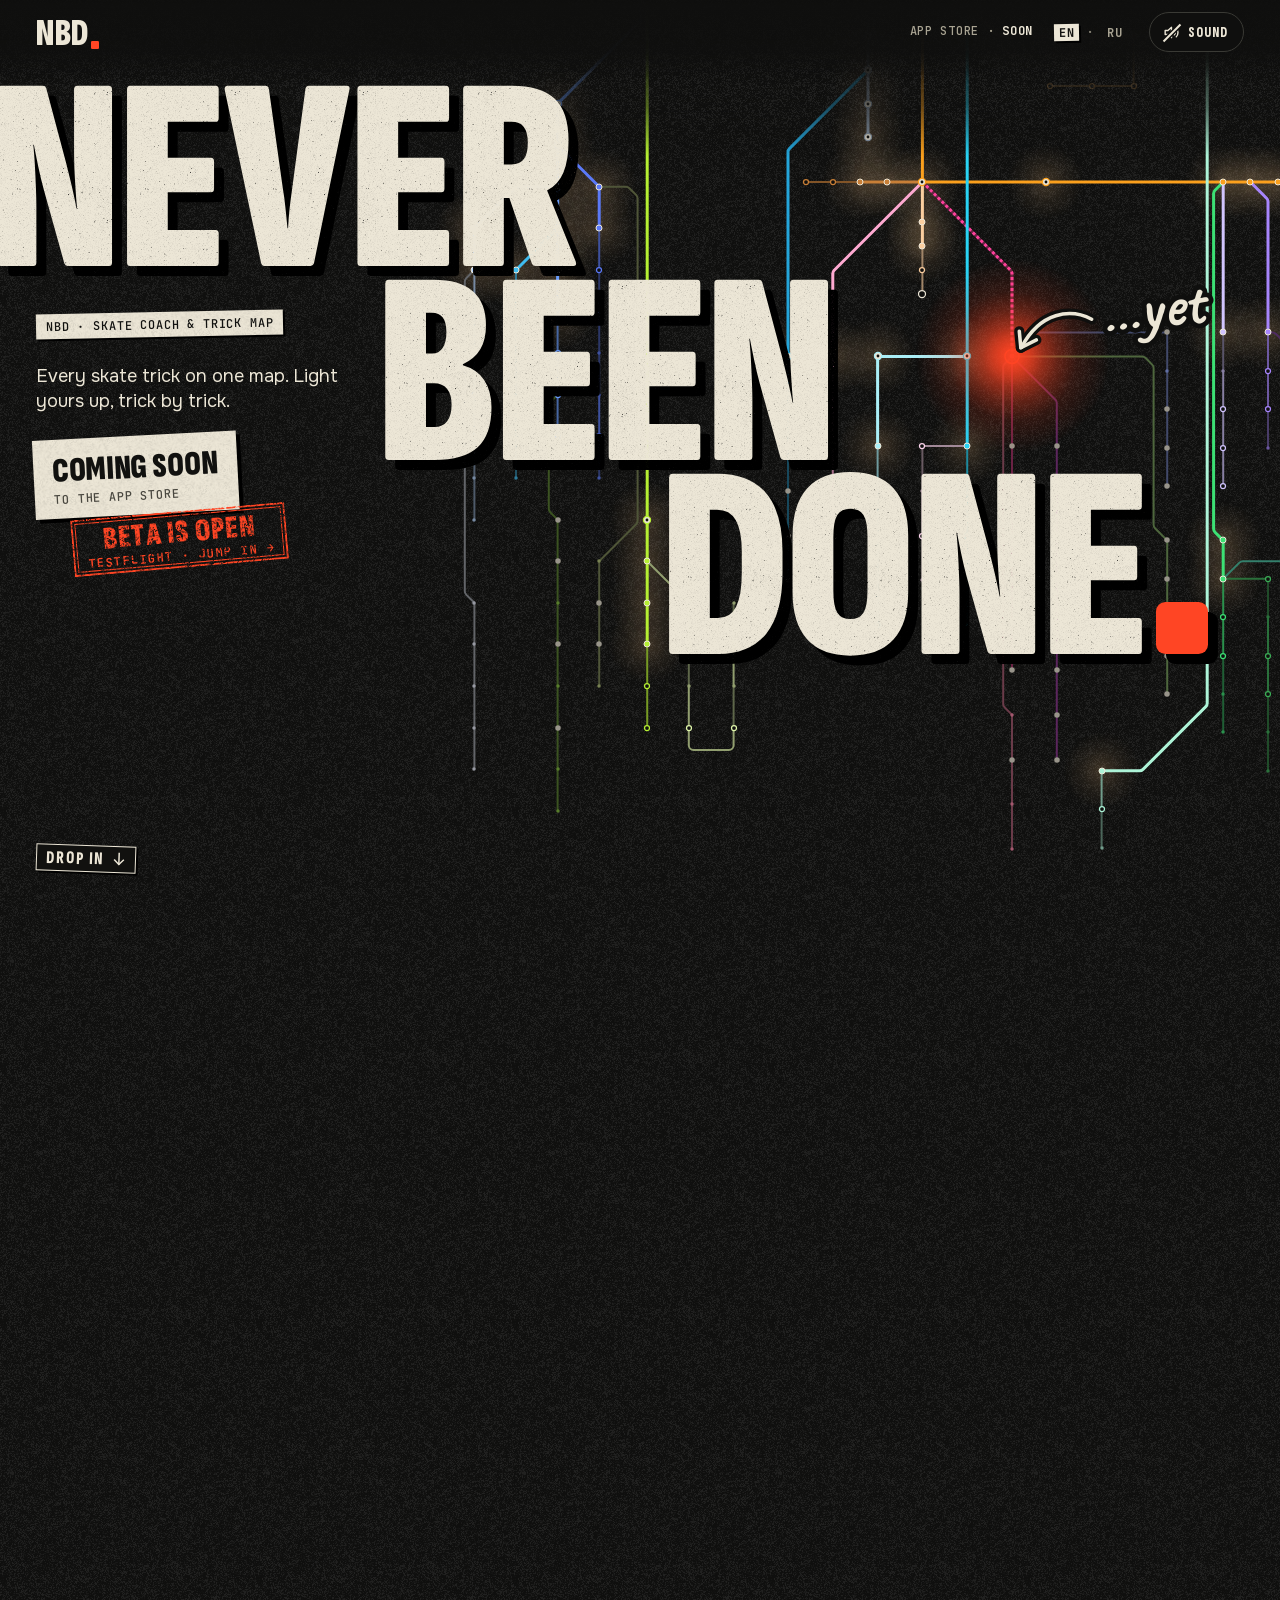
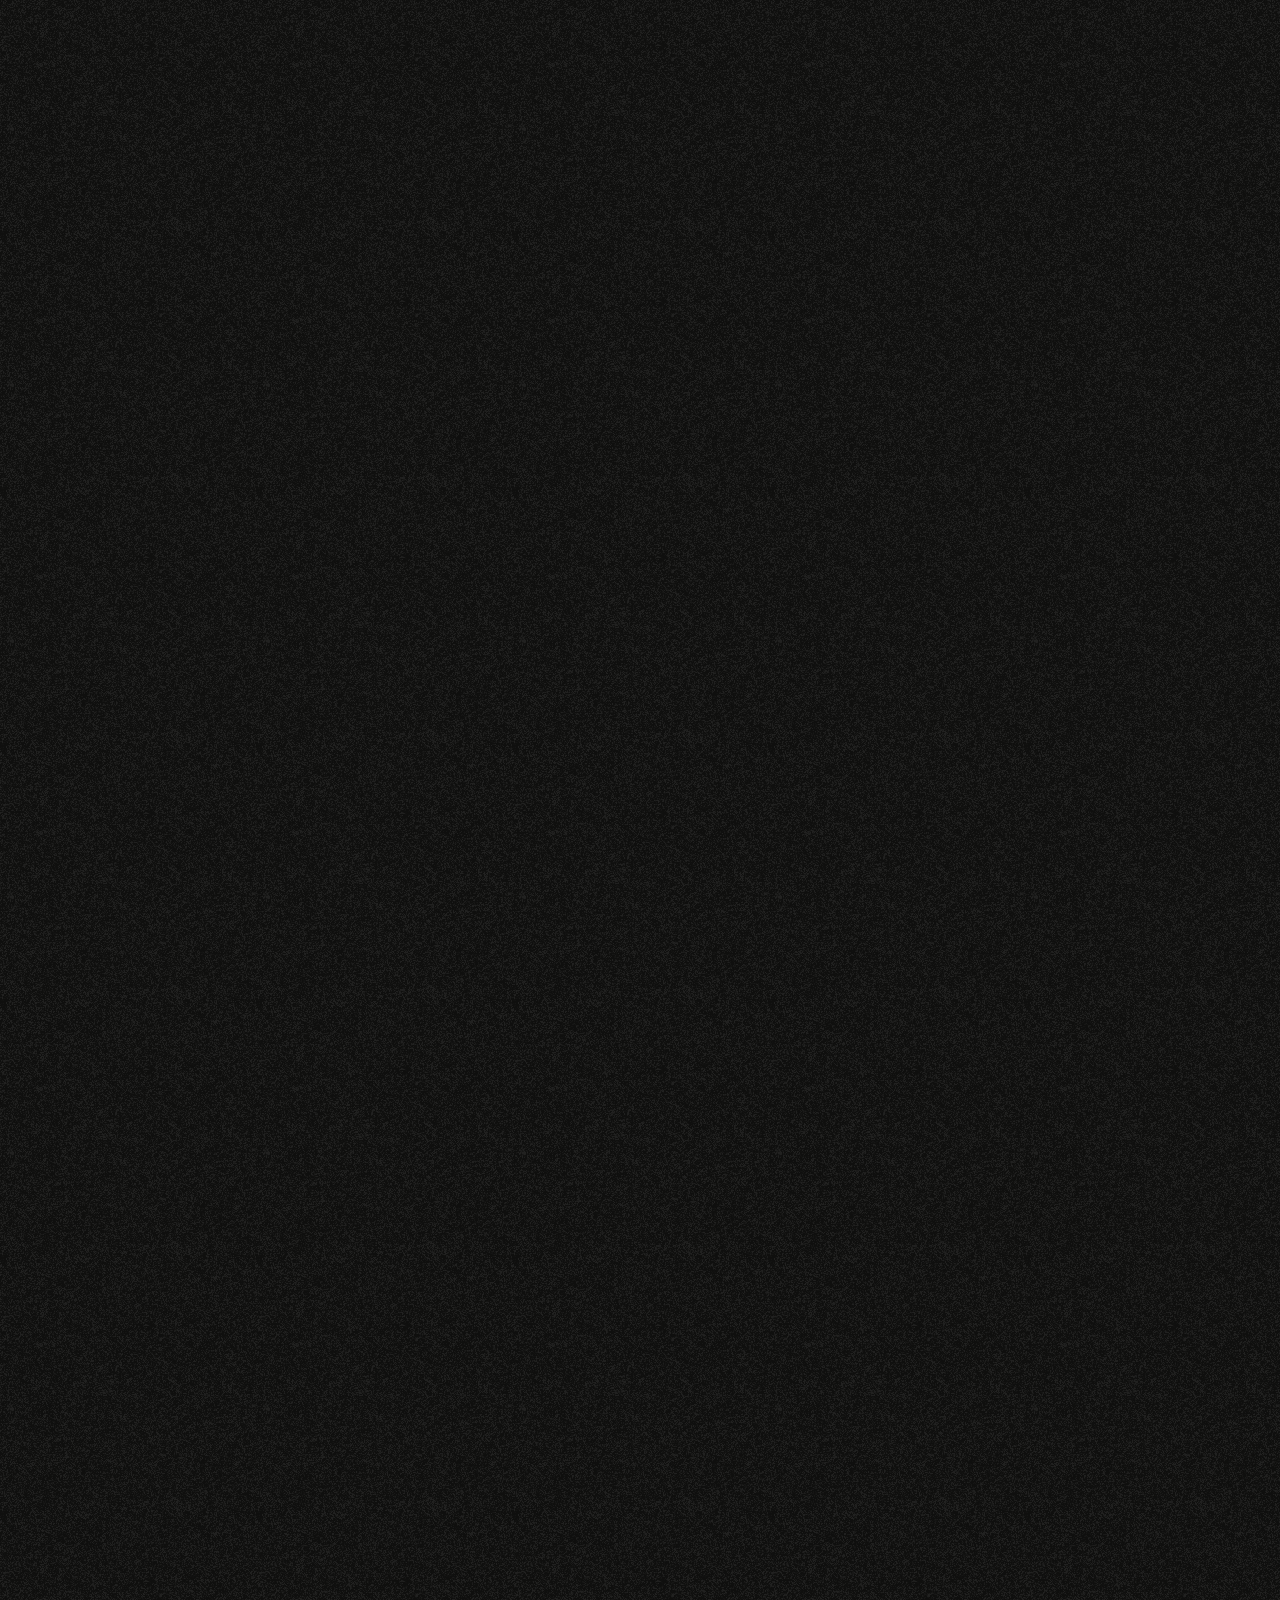
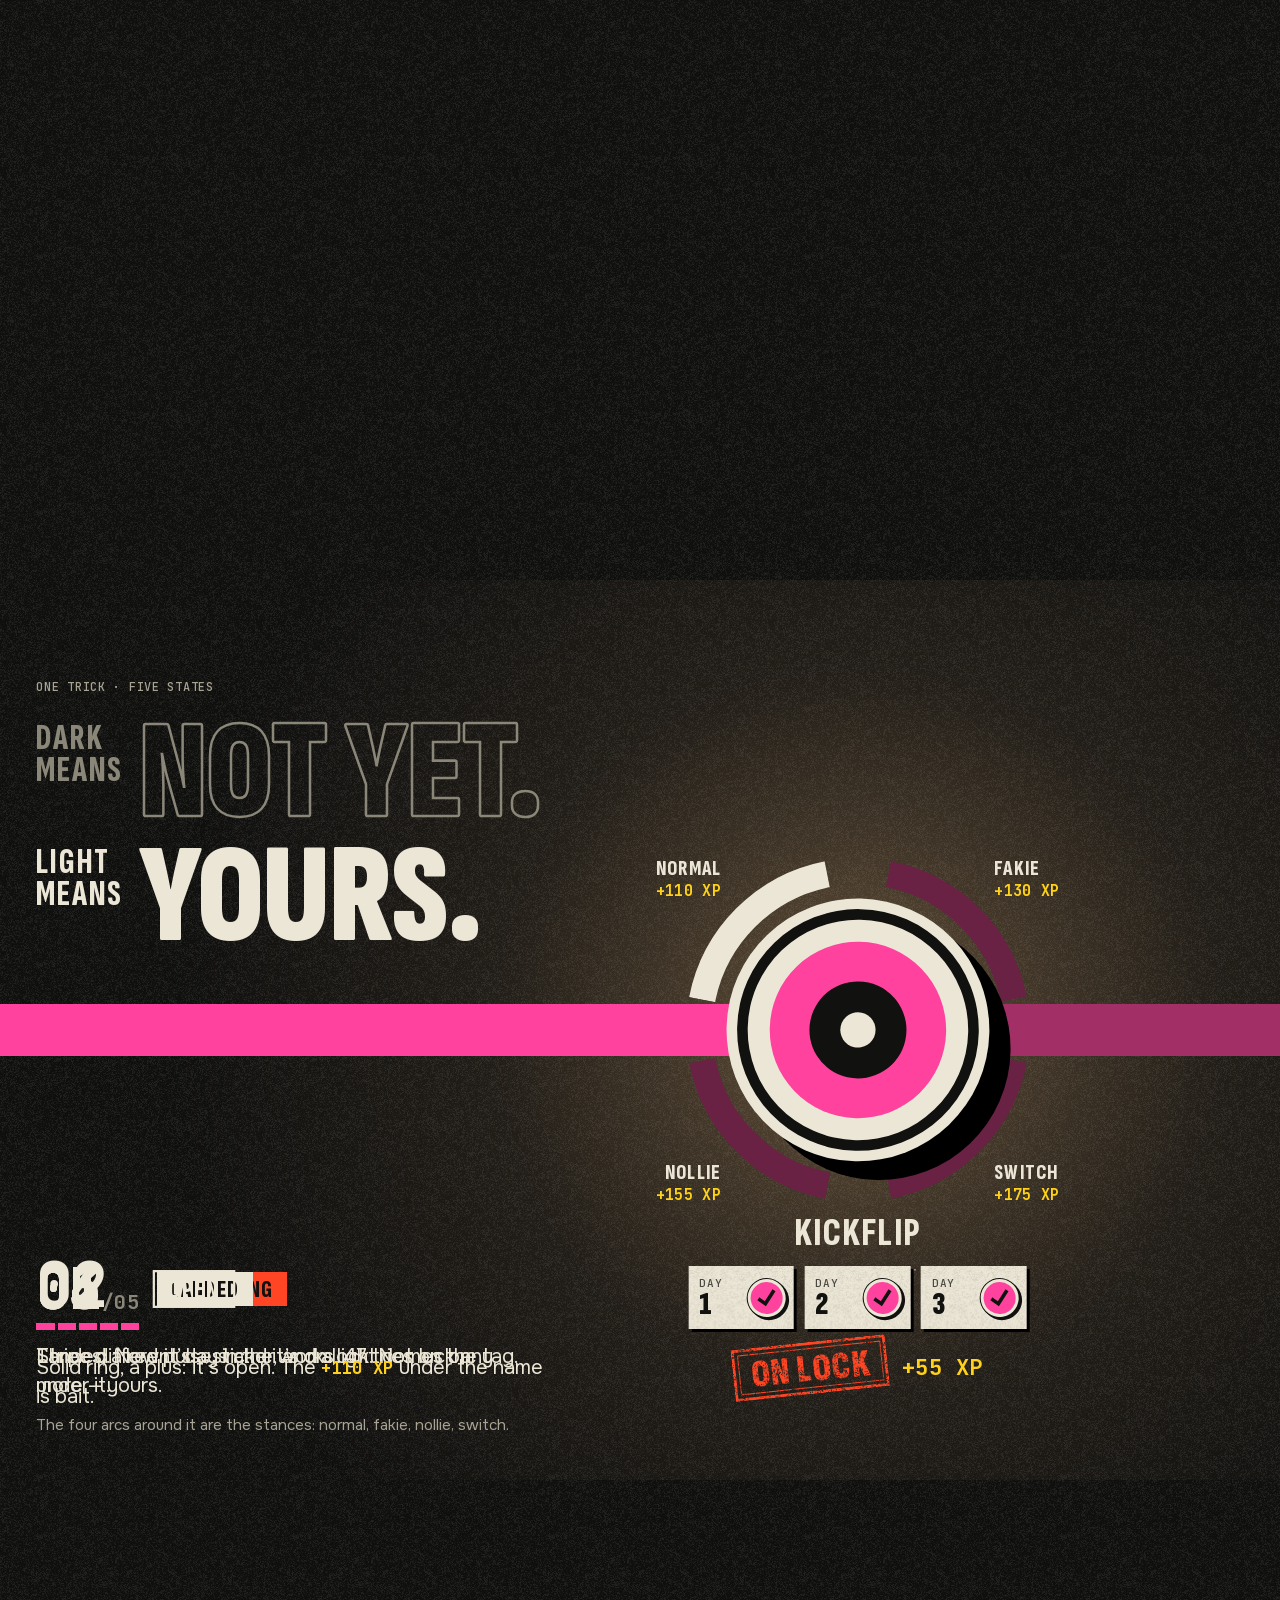
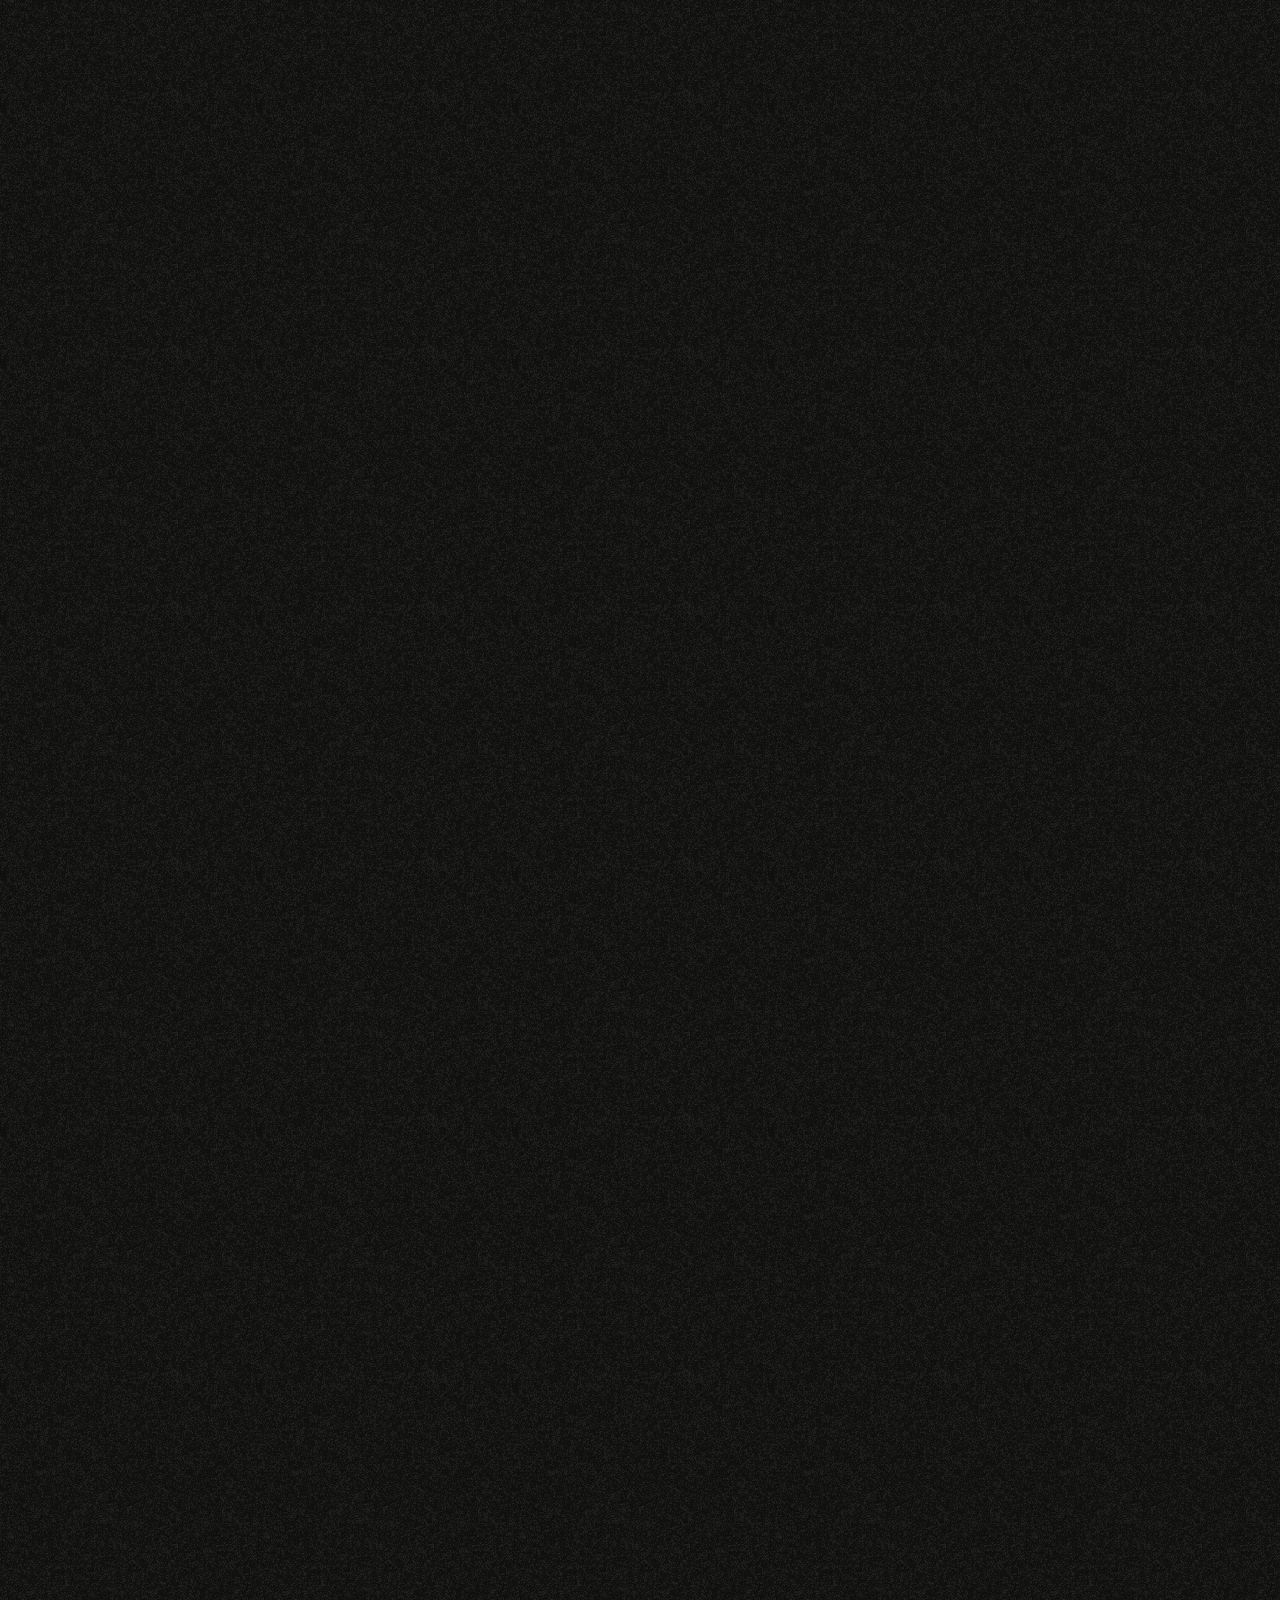
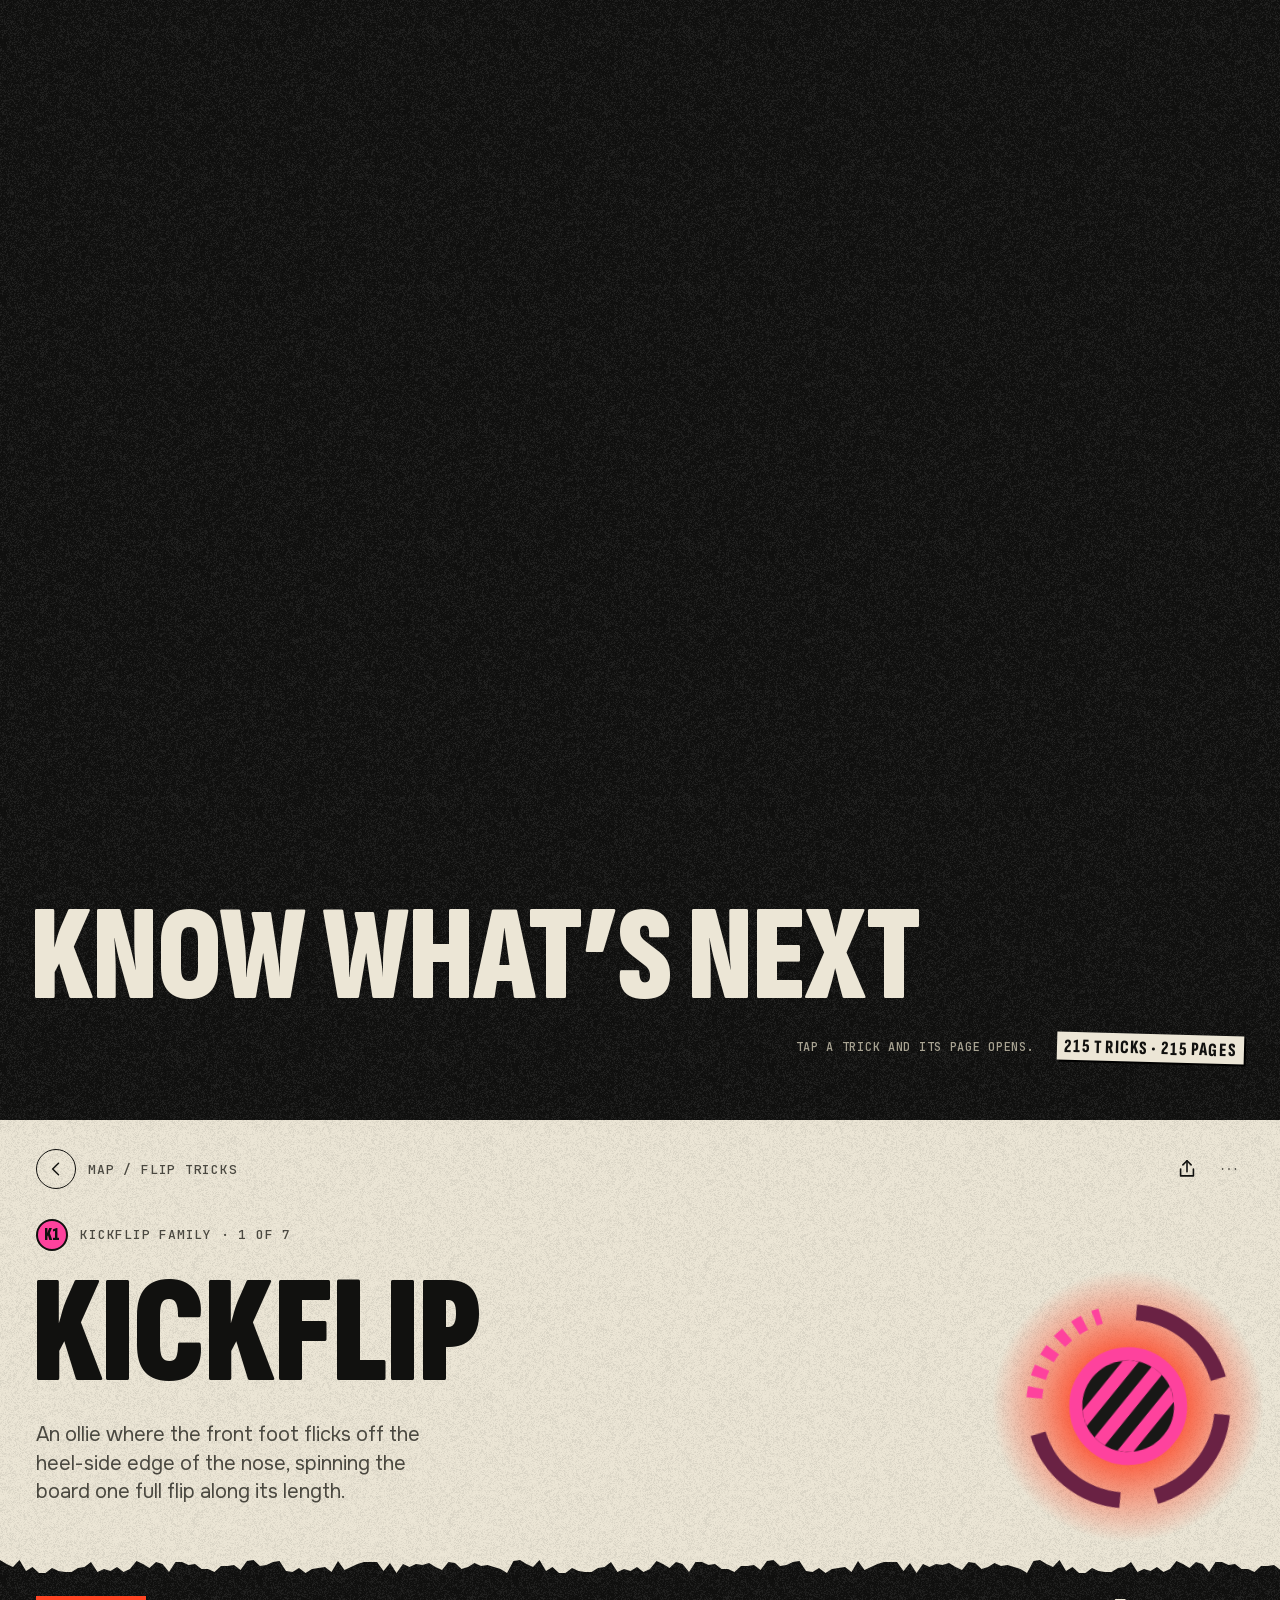
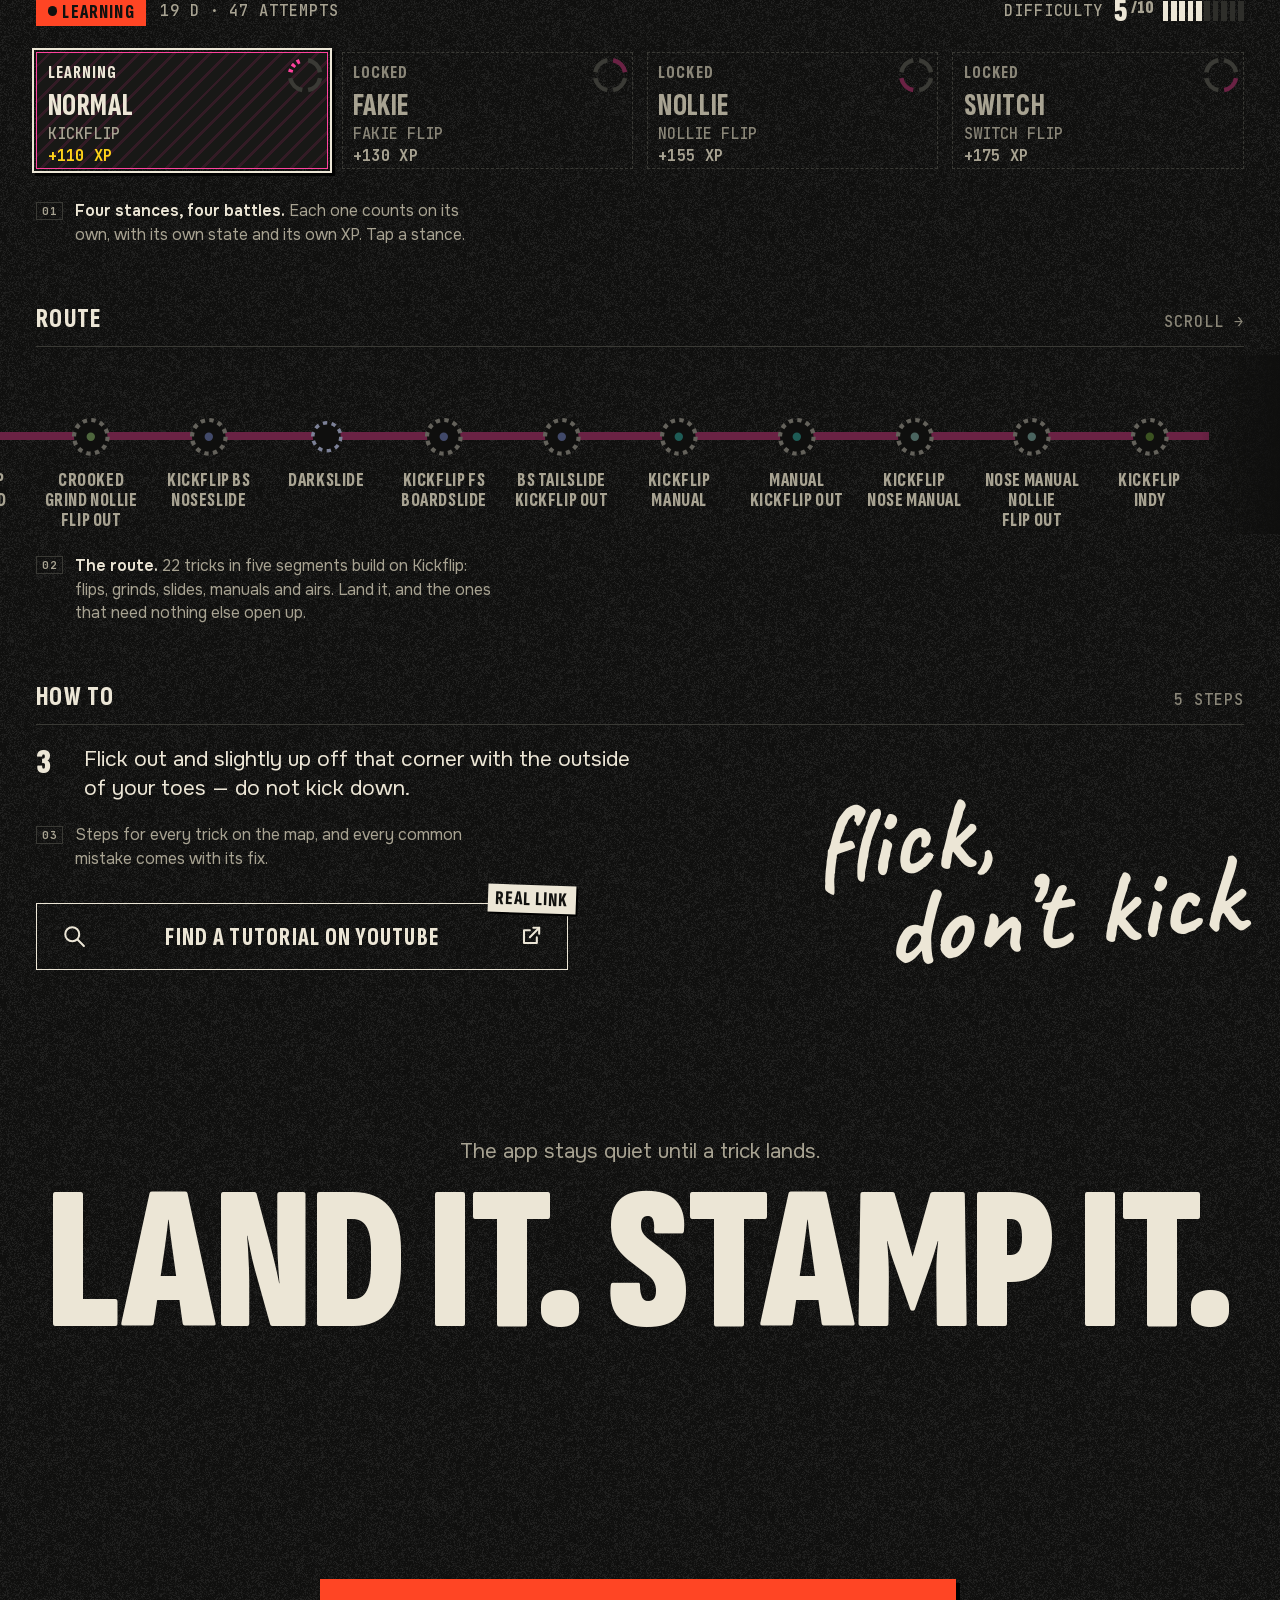
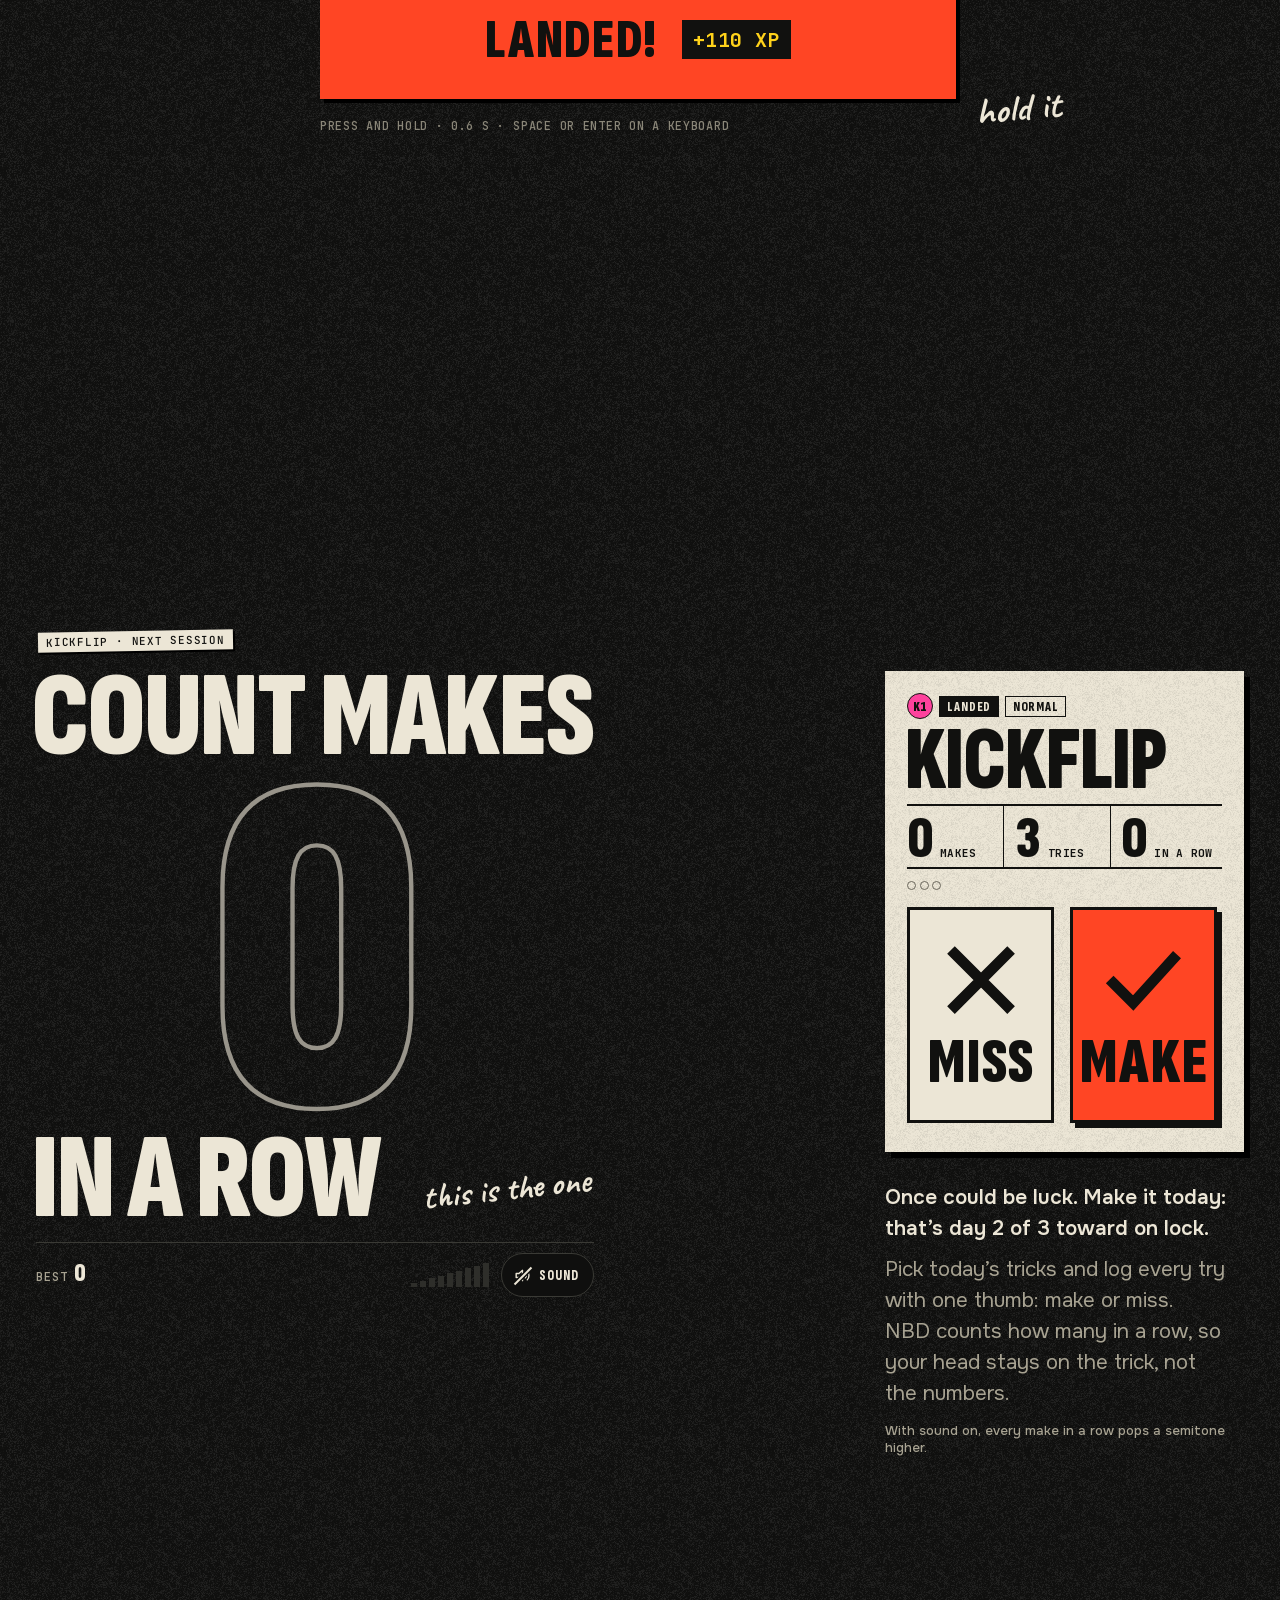
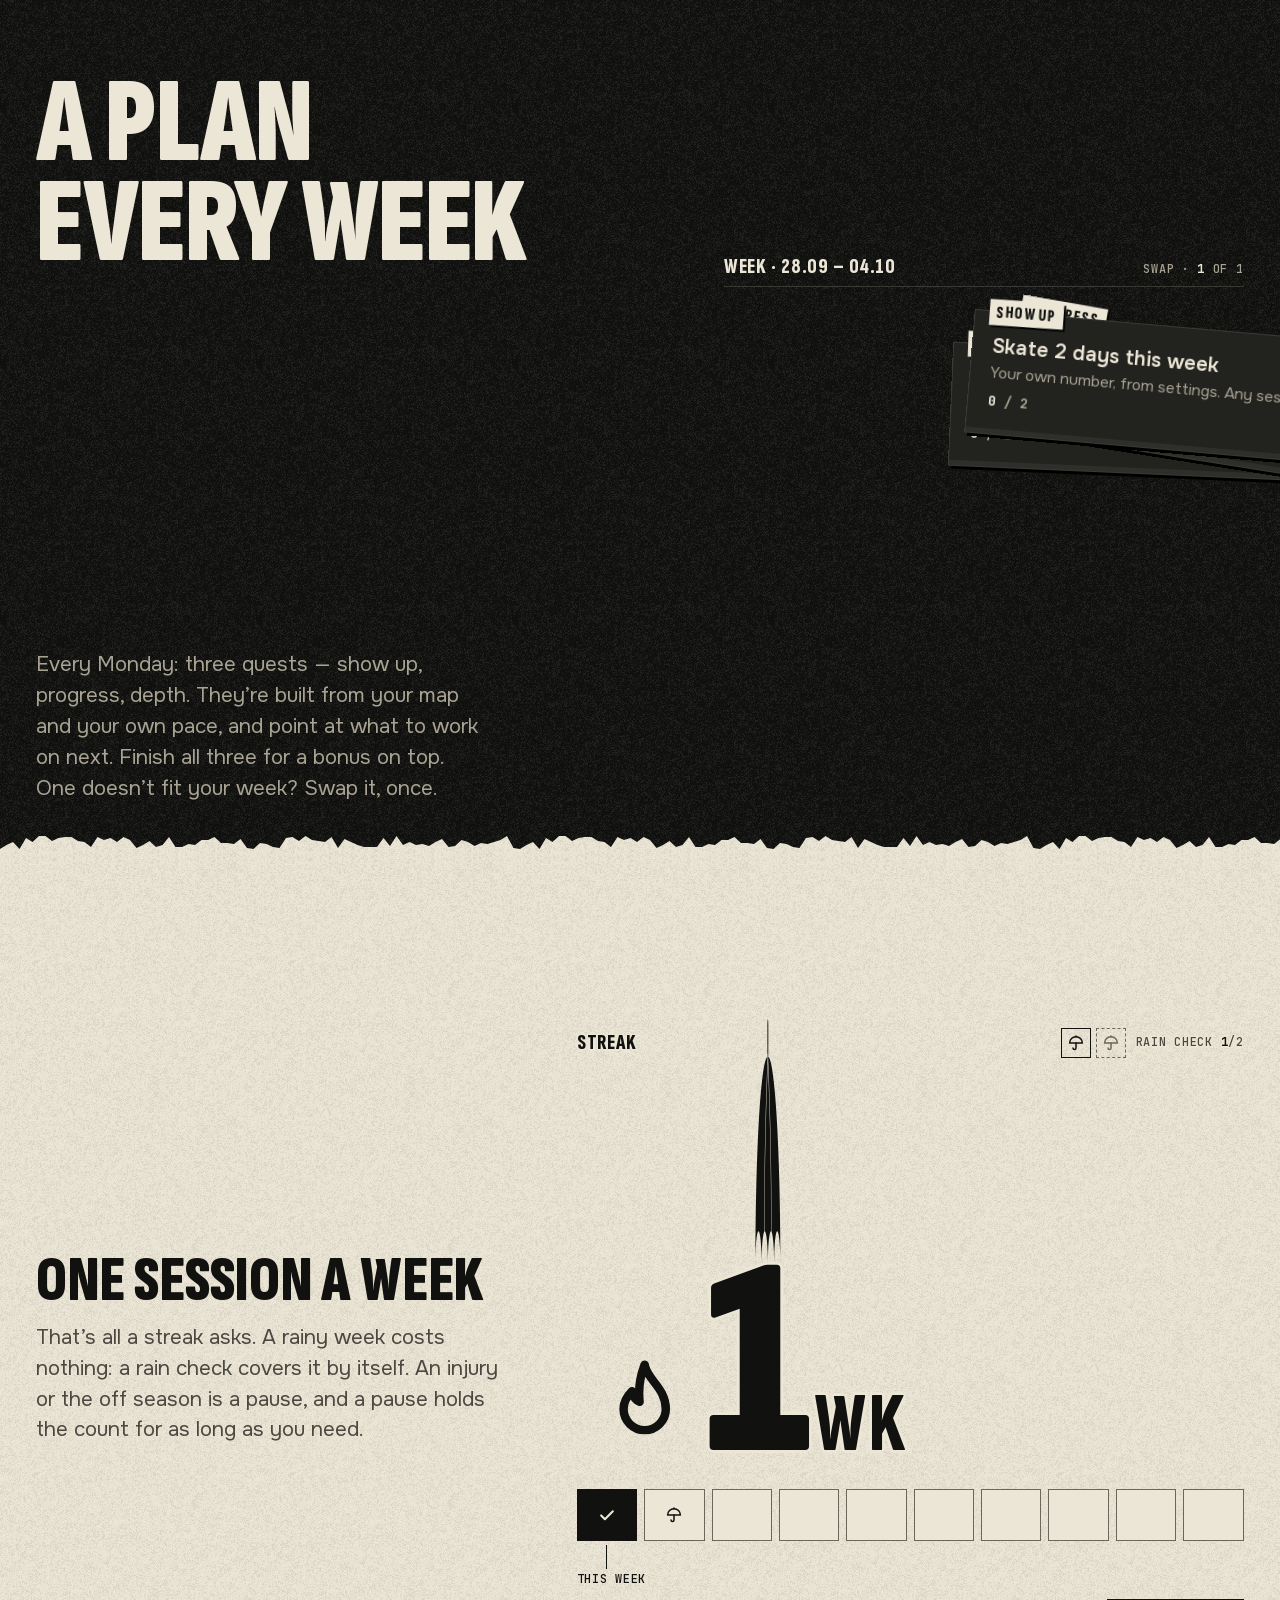
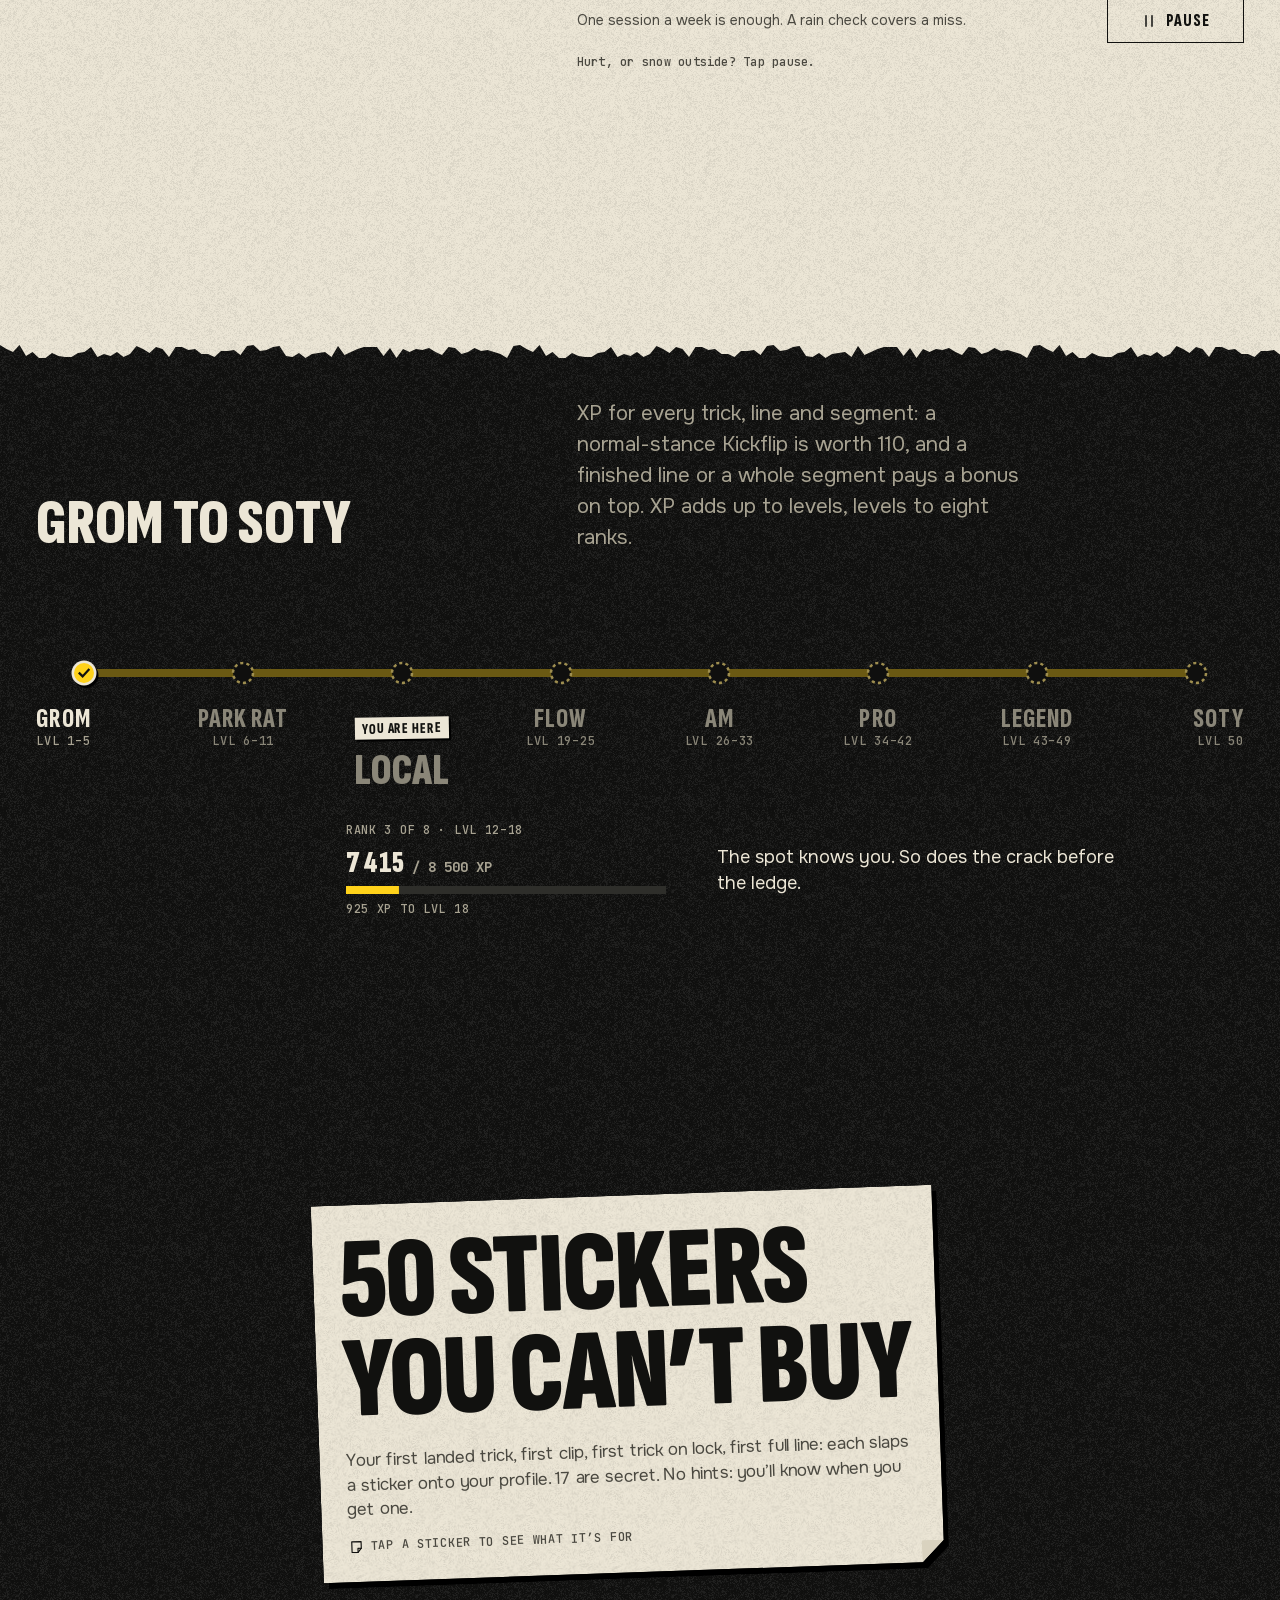
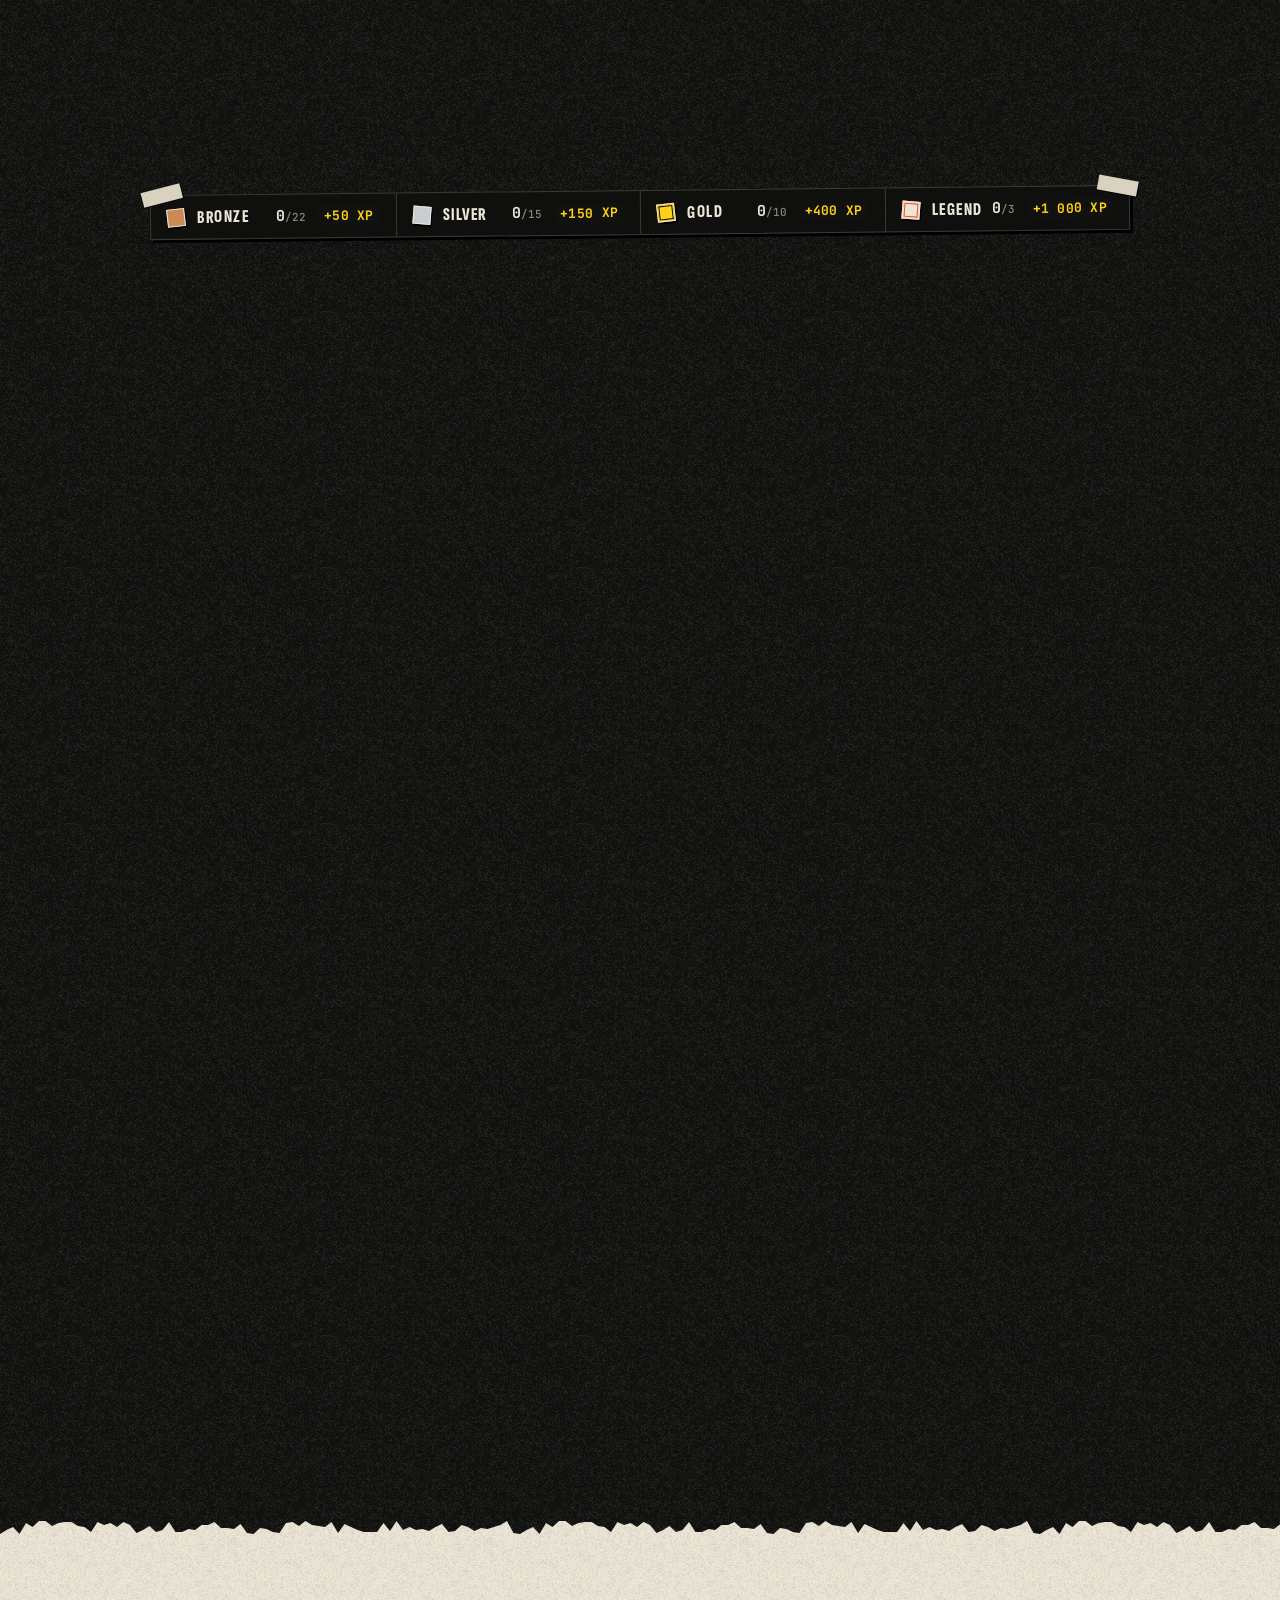
==== commit 3f73fb61: "fix: keep LAND IT. STAMP IT. on screen on wide monitors Published from xoyk/nbd 807540c (site/). The" ====
--- a/index.html
+++ b/index.html
@@ -37,7 +37,7 @@
   <link rel="icon" type="image/png" sizes="32x32" href="./favicon-32.png">
   <link rel="icon" type="image/png" sizes="192x192" href="./icon-192.png">
   <link rel="apple-touch-icon" href="./apple-touch-icon.png">
-  <link rel="stylesheet" href="./css/site.css?v=f2127d95dc">
+  <link rel="stylesheet" href="./css/site.css?v=5140451769">
   <link rel="preload" href="./assets/fonts/sofia-900.woff2" as="font" type="font/woff2" crossorigin>
   <link rel="preload" href="./assets/fonts/onest-400.woff2" as="font" type="font/woff2" crossorigin>
   <link rel="preload" href="./assets/data/map.json" as="fetch" crossorigin>
--- a/css/site.css
+++ b/css/site.css
@@ -3,7 +3,7 @@
 .s-hero{--hero-top: calc(var(--safe-t) + var(--topbar-h) + var(--hud-h) + 14px);--hero-bottom: calc(var(--safe-b) + 18px)}.hero{isolation: isolate}.hero__map{position: absolute;inset: 0;z-index: 0}.hero__map canvas{-webkit-user-select: none;user-select: none}.hero__map.is-pannable{cursor: grab}.hero__map.is-grabbing,.hero__map.is-grabbing canvas{cursor: grabbing !important}.hero__scrim{--g: linear-gradient(180deg,var(--grip) 0%,rgba(15,15,14,0.9) 40%,rgba(15,15,14,0.62) 68%,rgba(15,15,14,0) 100%);position: absolute;z-index: 3;inset: 0 0 auto;height: calc(var(--safe-t) + var(--topbar-h) + var(--hud-h) + 64px);pointer-events: none;background: var(--g)}:is(.hero__scrim,.hero__bscrim,.hero__bfade)::after{content: '';position: absolute;inset: 0;background: url('../assets/tex/grain-grip.png') 0 0 / 256px 256px repeat;-webkit-mask: var(--g);mask: var(--g)}.hero__beacon{--beacon: 170px;position: absolute;z-index: 1;left: 0;top: 0;width: 0;height: 0;pointer-events: none;opacity: 0;will-change: transform,opacity}.hero__beacon > i{position: absolute;left: calc(var(--beacon) / -2);top: calc(var(--beacon) / -2);width: var(--beacon);height: var(--beacon);border-radius: 50%;background: radial-gradient(closest-side,rgba(255,69,36,0.95) 0%,rgba(255,69,36,0.5) 32%,rgba(255,69,36,0.14) 66%,rgba(255,69,36,0) 100%)}.hero__beacon > i:first-child{transform: scale(0.46);opacity: 0.85}.hero__beacon > i:last-child{animation: hero-pulse 1.6s linear infinite;animation-play-state: paused}.s-hero.is-yet .hero__beacon > i:last-child{animation-play-state: running}.s-hero.is-paused :is(.hero__beacon > i:last-child,.hero__drop svg){animation-play-state: paused}@keyframes hero-pulse{0%{transform: scale(0.43);opacity: 0.95}30%{transform: scale(0.84);opacity: 0.6}60%{transform: scale(0.96);opacity: 0.26}100%{transform: scale(1);opacity: 0}}.hero__probe{position: absolute;z-index: 2;left: 0;top: 0;display: flex;flex-direction: column;align-items: flex-start;gap: 5px;pointer-events: none;opacity: 0;visibility: hidden}.hero__probe.is-on{opacity: 1;visibility: visible}.hero__probe-name{padding: 3px 6px 1px;background: var(--grip);color: var(--paper);box-shadow: var(--sh-tag);font: 800 15px/1 var(--f-display);letter-spacing: 0.04em;text-transform: uppercase;white-space: nowrap}.hero__probe-tag,.hero__probe-more{display: inline-flex;align-items: center;gap: 4px;height: 18px;padding: 0 5px;background: var(--paper);color: var(--ink);box-shadow: var(--sh-tag);rotate: -1deg;font: 700 11px/1 var(--f-mono);letter-spacing: 0.02em;text-transform: uppercase;white-space: nowrap}.hero__probe-more{rotate: 0.6deg;margin-left: 3px;font-weight: 500}.hero__probe-name:empty,.hero__probe-tag:empty,.hero__probe-more:empty{display: none}.hero__probe-tag[data-state='learning']::before{content: '';width: 6px;height: 6px;border-radius: 50%;background: var(--red)}.hero__probe-tag .xp{color: var(--ink);background: var(--yellow);padding: 1px 3px 0;margin-left: 2px}.hero__poster{--H: max(72px,min(48vw,calc((100svh - 400px) / 1.92)));position: absolute;z-index: 4;inset: 0;display: flex;flex-direction: column;padding: var(--hero-top) 0 var(--hero-bottom);pointer-events: none}.hero__h1,.hero__rip{position: relative;flex: none;height: calc(var(--H) * 2.16);margin: 0;font: 900 var(--H) / 0.8 var(--f-display);letter-spacing: -0.012em;text-transform: uppercase;font-kerning: normal;font-synthesis: none}.hero__h1 > .sr-only{text-transform: none}.hero__rip{position: absolute;top: var(--hero-top);left: 0;right: 0;visibility: hidden}.hero__rip.is-on{visibility: visible}.hero__rip :is(.hero__w,.hero__dot){animation: none}.hero__ln{position: absolute;display: flex;align-items: baseline;white-space: nowrap}.hero__poster.is-tearing :is(.hero__ln,.hero__tape,.hero__cta,.hero__beta,.hero__sub){will-change: transform}.hero__ln--1{left: -0.075em;top: 0}.hero__ln--2{right: -0.12em;top: 0.705em}.hero__ln--3{left: -0.07em;top: 1.41em}.hero__w{display: block;padding: 0.16em 0.07em 0.1em 0.03em;margin: -0.16em -0.07em -0.1em -0.03em;color: var(--paper);text-shadow: 0.036em 0.036em 0 #000}.s-hero.is-toner .hero__w{-webkit-mask: url('../assets/img/hero/toner.png') 0 0 / 128px 128px repeat;mask: url('../assets/img/hero/toner.png') 0 0 / 128px 128px repeat}.hero__ln--2 .hero__w{-webkit-mask-position: 47px 21px;mask-position: 47px 21px}.hero__ln--3 .hero__w{-webkit-mask-position: 93px 76px;mask-position: 93px 76px}.hero__dot{flex: none;display: block;width: 0.19em;height: 0.19em;margin: 0 0 0.012em 0.035em;border-radius: 0.034em;background: var(--red);box-shadow: 0.036em 0.036em 0 #000}.hero__tape{flex: none;align-self: flex-start;margin: 4px 0 0 13px}.hero__tape > span{display: block;padding: 6px 9px 5px;background: url('../assets/tex/grain-paper.png') 0 0 / 256px 256px repeat,var(--paper);color: var(--ink);box-shadow: var(--sh-tag);rotate: -1.2deg;font: 500 11px/1 var(--f-mono);letter-spacing: 0.07em;text-transform: uppercase;white-space: nowrap}.hero__band{flex: 1 1 auto;min-height: 0}.hero__hand{position: absolute;left: 0;top: 0;transform-origin: 0 0;color: var(--paper);visibility: hidden;will-change: transform,opacity}.s-hero.is-placed .hero__hand{visibility: visible}.hero__hand-wipe{overflow: hidden;padding: 4px 10px 10px 0;transform: translateX(-101%)}.hero__hand-in{display: flex;align-items: flex-start;transform: translateX(118%)}.s-hero.is-yet .hero__hand-wipe,.s-hero.is-yet .hero__hand-in{transform: none;transition: transform 0.55s cubic-bezier(.16,1,.3,1)}.hero__hand{--yet: clamp(32px,12.3vw,48px)}.hero__arrow{flex: none;width: calc(var(--yet) * 1.36);height: calc(var(--yet) * 1.02);margin-top: calc(var(--yet) * 0.2);rotate: 4deg}.hero__hand.is-flip .hero__hand-in{flex-direction: row-reverse}.hero__hand.is-flip .hero__arrow{scale: -1 1;rotate: -4deg}.hero__hand.is-flip .hero__yet{margin: -0.06em 0.04em 0 0}.hero__yet{font-size: var(--yet);line-height: 1;rotate: -7deg;margin: -0.06em 0 0 0.04em;white-space: nowrap;-webkit-text-stroke: 0.15em var(--grip);paint-order: stroke fill}.hero__ko{stroke: var(--grip);stroke-width: 7.5}.hero__foot{position: relative;flex: none;padding: 0 var(--gutter)}.hero__foot::before{content: '';position: absolute;z-index: -1;left: 0;right: 0;top: -12px;bottom: calc(-1 * var(--hero-bottom));pointer-events: none;background: linear-gradient(180deg,rgba(15,15,14,0) 0,rgba(15,15,14,0.84) 34px,rgba(15,15,14,0.94) 100%)}.hero__sub{max-width: 34ch;margin-bottom: 16px;color: var(--text);font: 400 1rem/1.45 var(--f-body);text-wrap: pretty}.hero__cta{display: inline-flex;flex-direction: column;gap: 5px;margin: 0;padding: 11px 15px 10px;background: url('../assets/tex/grain-paper.png') 0 0 / 256px 256px repeat,var(--paper);color: var(--ink);box-shadow: var(--sh-btn);rotate: -3deg;transform-origin: 0 100%;cursor: grab;pointer-events: auto;touch-action: manipulation;-webkit-tap-highlight-color: transparent;-webkit-user-select: none;user-select: none;transition: translate var(--t-instant) var(--ease-in),box-shadow var(--t-instant) var(--ease-in),rotate var(--t-instant) var(--ease-in)}@media (hover: hover) and (pointer: fine){.hero__cta:hover{rotate: -2deg}}.hero__poster.is-gone .hero__cta{visibility: hidden}.hero__cta.is-peeled{rotate: -7deg;translate: -1px -4px;box-shadow: 7px 9px 0 #000;cursor: grabbing;transition: translate var(--t-fast) var(--ease-out),box-shadow var(--t-fast) var(--ease-out),rotate var(--t-fast) var(--ease-out)}.hero__cta-k{font: 900 30px/0.9 var(--f-display);letter-spacing: 0.02em;text-transform: uppercase;padding-top: 0.06em}.hero__cta-v{font: 500 11px/1 var(--f-mono);letter-spacing: 0.07em;text-transform: uppercase;color: var(--ink-soft)}.hero__beta{--stamp: 25px;display: flex;width: fit-content;margin: -7px 0 0 26px;rotate: -5deg;text-decoration: none;pointer-events: auto;touch-action: manipulation;-webkit-tap-highlight-color: transparent;transition: rotate var(--t-fast) var(--ease-out),scale var(--t-fast) var(--ease-out)}.hero__beta .stamp__sub{font-size: 10.5px}@media (hover: hover) and (pointer: fine){.hero__beta:hover{rotate: -3deg;scale: 1.04}}.hero__beta:active{scale: 0.97}.hero__beta:focus-visible{outline: 2px solid var(--paper);outline-offset: 4px}.hero__poster.is-gone .hero__beta{visibility: hidden}.hero__drop{position: absolute;right: var(--gutter);bottom: calc(var(--hero-bottom) + 6px)}.hero__drop > span{display: inline-flex;align-items: center;gap: 6px;padding: 4px 8px 3px 9px;background: var(--ink);color: var(--paper);border: 1.5px solid var(--paper);box-shadow: var(--sh-tag);rotate: 2deg;font: 800 16px/1 var(--f-display);letter-spacing: 0.08em;text-transform: uppercase;white-space: nowrap}.hero__drop svg{margin-top: -2px;animation: hero-nudge 2.4s cubic-bezier(.34,1.56,.64,1) 3s infinite}@keyframes hero-nudge{0%,62%,100%{transform: none}70%{transform: translateY(4px)}82%{transform: translateY(-1px)}}.hero__w{animation: hero-slam 0.52s cubic-bezier(.34,1.42,.64,1) backwards}.hero__ln--1 > .hero__w{animation-delay: 0.25s}.hero__ln--2 > .hero__w{animation-delay: 0.4s}.hero__ln--3 > .hero__w{animation-delay: 0.55s}@keyframes hero-slam{0%{transform: translate3d(0,-0.04em,0) scale(1.35);opacity: 0}16%{opacity: 1}100%{transform: none;opacity: 1}}.hero__dot{animation: hero-drop 0.42s cubic-bezier(.34,1.56,.64,1) 0.95s backwards}@keyframes hero-drop{0%{transform: translate3d(0,-1.3em,0) scale(1.6);opacity: 0}25%{opacity: 1}100%{transform: none;opacity: 1}}.hero__tape > span{animation: hero-slap 0.3s cubic-bezier(.34,1.56,.64,1) 1.2s backwards}@keyframes hero-slap{0%{transform: scale(1.25);opacity: 0}100%{transform: none;opacity: 1}}.hero__sub,.hero__cta{animation: hero-rise 0.45s cubic-bezier(.16,1,.3,1) 1.35s backwards}.hero__cta{animation-delay: 1.45s}.hero__drop > span{animation: hero-slap 0.3s cubic-bezier(.34,1.56,.64,1) 1.7s backwards}.hero__beta{animation: hero-stamp 0.2s cubic-bezier(.7,0,.84,0) 1.95s backwards}@keyframes hero-stamp{0%{transform: scale(1.5);opacity: 0}70%{transform: scale(0.985);opacity: 1}100%{transform: none;opacity: 1}}@keyframes hero-rise{0%{transform: translate3d(0,14px,0);opacity: 0}100%{transform: none;opacity: 1}}.s-hero.is-settled :is(.hero__w,.hero__dot,.hero__tape > span,.hero__sub,.hero__cta,.hero__beta,.hero__drop > span){animation: none}.hero__beats{position: absolute;z-index: 5;inset: 0;pointer-events: none}.hero__bscrim{--g: linear-gradient(180deg,rgba(15,15,14,0) 42%,rgba(15,15,14,0.66) 64%,rgba(15,15,14,0.9) 82.6%,rgba(15,15,14,0.94) 100%);position: absolute;inset: 0;opacity: 0;background: var(--g)}.hero__bfade{--g: linear-gradient(180deg,rgba(15,15,14,0) 76%,rgba(15,15,14,0.7) 92%,rgba(15,15,14,0.94) 100%);position: absolute;inset: 0;display: none;opacity: 0;background: var(--g)}.hero__beat{position: absolute;left: var(--gutter);right: var(--gutter);bottom: calc(var(--safe-b) + 20px);display: flex;flex-direction: column;align-items: flex-start;opacity: 0}.hero__beat.is-on{opacity: 1}.hero__kicker{margin: 0 0 10px 2px}.hero__kicker > span{display: inline-flex;align-items: center;gap: 7px;padding: 5px 8px 4px;background: var(--paper);color: var(--ink);box-shadow: var(--sh-tag);rotate: -1deg;font: 500 11px/1 var(--f-mono);letter-spacing: 0.07em;text-transform: uppercase;white-space: nowrap}.hero__swatch{width: 5px;align-self: stretch;margin: -5px 0 -4px -8px;background: var(--seg-flip);border-right: 1px solid var(--ink)}.hero__strips{display: flex;flex-direction: column;align-items: flex-start;gap: 3px;margin: 0;font: 900 clamp(40px,12.2vw,57.6px) / 0.86 var(--f-display);letter-spacing: -0.004em;text-transform: uppercase}.hero__strip{position: relative;display: block;--tear: polygon(4px 0,calc(100% - 3px) 0,100% 18%,calc(100% - 5px) 39%,calc(100% - 1px) 58%,calc(100% - 4px) 81%,calc(100% - 1px) 100%,3px 100%,0 79%,5px 62%,1px 40%,4px 21%,0 6%)}.hero__strip::before{content: '';position: absolute;inset: 0;background: #000;translate: 3px 3px;clip-path: var(--tear)}.hero__strip > span{position: relative;display: block;padding: 0.12em 0.2em 0.02em 0.16em;background: url('../assets/tex/grain-paper.png') 0 0 / 256px 256px repeat,var(--paper);color: var(--ink);clip-path: var(--tear);white-space: nowrap}.hero__strip:nth-child(1){rotate: -1.2deg}.hero__strip:nth-child(2){rotate: 0.7deg;margin-left: 0.18em;--tear: polygon(2px 0,calc(100% - 5px) 0,calc(100% - 1px) 23%,100% 44%,calc(100% - 4px) 67%,100% 88%,calc(100% - 3px) 100%,5px 100%,1px 86%,4px 68%,0 47%,3px 25%,0 9%)}.hero__strip:nth-child(3){rotate: -0.5deg;margin-left: 0.06em;--tear: polygon(3px 0,calc(100% - 2px) 0,calc(100% - 5px) 21%,100% 37%,calc(100% - 2px) 61%,calc(100% - 5px) 79%,100% 100%,1px 100%,4px 82%,0 64%,3px 43%,0 27%,5px 10%)}.hero__note{max-width: 36ch;margin-top: 12px;padding: 9px 12px 10px;background: var(--grip);border: 1px solid var(--hairline);box-shadow: var(--sh-card);color: var(--text);font: 400 0.9375rem/1.42 var(--f-body);text-wrap: pretty}.hero__beat--3 .hero__note{margin-bottom: 14px}.hero__next{display: flex;align-items: stretch;width: 100%;max-width: 420px;height: 64px;background: var(--paper);color: var(--ink);box-shadow: var(--sh-card)}.hero__bullet{--line: var(--seg-flip);align-self: center;margin: 0 12px 0 12px;width: 32px;height: 32px;font-size: 17px}.hero__next-text{display: flex;flex-direction: column;justify-content: center;gap: 3px;min-width: 0;flex: 1 1 auto}.hero__next-k{font: 500 11px/1 var(--f-mono);letter-spacing: 0.1em;text-transform: uppercase;color: var(--ink-soft)}.hero__next-name{font: 900 30px/0.86 var(--f-display);letter-spacing: 0.01em;text-transform: uppercase;padding-top: 0.06em}.hero__next-state{display: flex;flex-direction: column;align-items: flex-end;justify-content: center;gap: 7px;padding-right: 12px}.hero__next .chip--learning{background: var(--ink);color: var(--paper)}.hero__next .chip--learning::before{background: var(--red)}.hero__next-when{font: 500 11px/1 var(--f-mono);letter-spacing: 0.1em;text-transform: uppercase;color: var(--ink-soft)}.hero__next-go{flex: none;display: grid;place-items: center;width: 52px;background: var(--ink);color: var(--paper)}@media (min-width: 900px),(orientation: landscape) and (min-width: 600px){.s-hero{--hero-top: calc(var(--safe-t) + var(--topbar-h) + 10px)}.hero__poster{--H: max(80px,min(21.5vw,calc((100svh - var(--hero-top) - 40px) / 2.16)));display: block}.hero__h1{position: absolute;top: var(--hero-top);left: 0;right: 0}.hero__ln--1{left: -0.04em}.hero__ln--2{right: auto;left: calc(47vw - var(--H) * 0.82)}.hero__ln--3{left: auto;right: calc(var(--H) * 0.26)}.hero__tape{position: absolute;left: var(--gutter);top: calc(var(--hero-top) + var(--H) * 0.8 + 18px);margin: 0}.hero__tape > span{font-size: 12px;padding: 7px 10px 6px}.hero__band{display: none}.hero__foot{position: absolute;left: 0;top: calc(var(--hero-top) + var(--H) * 0.8 + 70px);width: calc(47vw - var(--H) * 0.82 - 10px);max-width: 460px;padding: 0 0 0 var(--gutter)}.hero__foot::before{display: none}.hero__sub{font-size: clamp(1.125rem,0.55vw + 0.6875rem,1.375rem);line-height: 1.4;max-width: 28ch;margin-bottom: 26px}.hero__cta{padding: 14px 19px 13px;gap: 7px}.hero__cta-k{font-size: clamp(34px,1.6vw + 14px,46px)}.hero__cta-v{font-size: 12px}.hero__beta{--stamp: 32px;margin: -9px 0 0 36px}.hero__beta .stamp__sub{font-size: 12px}.hero__drop{right: auto;left: var(--gutter);bottom: calc(var(--hero-bottom) + 10px)}.hero__drop > span{font-size: 18px}.hero__bscrim{--g: linear-gradient(90deg,rgba(15,15,14,0.92) 0%,rgba(15,15,14,0.82) 34%,rgba(15,15,14,0) 62%)}.hero__bfade{display: block}.hero__hand{--yet: clamp(56px,5vw,72px)}.hero__beat{right: auto;width: min(54vw,720px);bottom: calc(var(--safe-b) + 44px)}.hero__strips{font-size: clamp(57.6px,5.4vw,102.4px);gap: 5px}.hero__note{font-size: 1.0625rem;max-width: 40ch}.hero__next{height: 72px}.hero__next-name{font-size: 34px}}@media (max-width: 899px) and (max-height: 740px){.hero__beta{--stamp: 21px;margin: -6px 0 0 22px}.hero__beta .stamp__sub{font-size: 10px}.hero__sub{font-size: 0.9375rem;margin-bottom: 12px}.hero__cta{padding: 9px 13px 8px;gap: 4px}.hero__cta-k{font-size: 26px}.hero__hand{--yet: clamp(30px,10.7vw,40px)}.hero__beat{bottom: calc(var(--safe-b) + 14px)}.hero__strips{font-size: clamp(32px,9vw,35px)}.hero__note{font-size: 0.875rem;line-height: 1.32;padding: 6px 10px 7px;margin-top: 7px}.hero__kicker{margin-bottom: 6px}}@media (max-width: 899px) and (max-height: 600px){.hero__strips{font-size: clamp(30.4px,9.6vw,40px)}}@media (max-width: 359px){.hero__bullet{margin: 0 9px 0 10px}.hero__next-name{font-size: 26px}.hero__next-state{padding-right: 9px}.hero__next-go{width: 44px}}@media (min-width: 900px) and (max-height: 760px){.hero__strips{font-size: clamp(48px,4.4vw,80px)}}@media (orientation: landscape) and (max-height: 500px) and (max-width: 899px){.s-hero{--hero-top: calc(var(--safe-t) + var(--topbar-h) + var(--hud-h) + 6px);--hero-bottom: calc(var(--safe-b) + 10px)}.hero__scrim{height: calc(var(--safe-t) + var(--topbar-h) + 30px)}.hero__poster{--H: max(64px,min(21.5vw,calc((100svh - var(--hero-top) - 14px) / 2.16)))}.hero__tape{top: calc(var(--hero-top) + var(--H) * 0.8 + 10px)}.hero__tape > span{font-size: 11px;padding: 5px 8px 4px}.hero__foot{top: calc(var(--hero-top) + var(--H) * 0.8 + 44px)}.hero__sub{font-size: 0.9375rem;margin-bottom: 14px}.hero__cta{padding: 9px 13px 8px}.hero__hand{--yet: 40px}.hero__cta-k{font-size: 26px}.hero__sub{margin-bottom: 10px}.hero__beta{--stamp: 19px;margin: -13px 0 0 22px}.hero__beta .stamp__sub{font-size: 10px}.hero__drop{display: none}.hero__beat{bottom: calc(var(--safe-b) + 14px);width: min(44vw,400px)}.hero__strips{font-size: clamp(30.4px,4.6vw,40px)}.hero__note{font-size: 0.875rem;margin-top: 8px;padding: 7px 10px 8px}.hero__beat--3 .hero__note{margin-bottom: 10px}.hero__next{height: 60px}}@media (prefers-reduced-motion: reduce){:is(.hero__w,.hero__dot,.hero__tape > span,.hero__sub,.hero__cta,.hero__beta,.hero__drop > span,.hero__drop svg){animation: none !important}.hero__beacon > i:last-child{animation: none;opacity: 0}.hero__hand-wipe,.hero__hand-in{transform: none !important;transition: none !important}.hero__cta,.hero__cta.is-peeled{transition: none}}.reduced .hero__beacon > i:last-child{animation: none;opacity: 0}.reduced .hero__hand-wipe,.reduced .hero__hand-in{transform: none;transition: none}.reduced .hero__cta,.reduced .hero__cta.is-peeled{transition: none}.no-js .hero__hand,.no-js .hero__beats,.no-js .hero__beacon{display: none}
 .s-states{--lit: #FE429D;--reach: #A32F67;--unlit: #6A2244}.st{--u: min(1.7vw,0.7vh);--cx: 50%;--w: min(22vw,9.8vh);display: grid;grid-template-rows: auto minmax(0,1fr) auto;padding: calc(var(--safe-t) + var(--topbar-h) + var(--hud-h) + 8px) 0 calc(var(--safe-b) + 20px)}@supports (height: 1svh){.st{--u: min(1.7vw,0.7svh);--w: min(22vw,9.8svh)}}.st__head{position: relative;z-index: 3;padding-inline: var(--gutter)}.st__eyebrow{color: var(--text-2);margin-bottom: calc(var(--w) * 0.16)}.st__title{display: flex;flex-direction: column;gap: calc(var(--w) * 0.08)}.st__title:lang(ru){gap: calc(var(--w) * 0.17)}.st__half{display: flex;align-items: flex-start;gap: calc(var(--w) * 0.11)}.st__kick{flex: none;width: min-content;padding-top: calc(var(--w) * 0.035);font: 800 calc(var(--w) * 0.25) / 0.92 var(--f-display);letter-spacing: 0.05em;text-transform: uppercase;color: var(--paper)}.st__word{font: 900 var(--w) / 0.8 var(--f-display);letter-spacing: -0.005em;text-transform: uppercase;white-space: nowrap;color: var(--paper)}.st__half--light .st__kick,.st[data-lit='1'] .st__half--dark .st__kick{color: var(--text-muted)}.st__half--light .st__word,.st[data-lit='1'] .st__half--dark .st__word{color: transparent;-webkit-text-stroke: max(1.25px,calc(var(--w) * 0.018)) var(--text-muted)}.st[data-lit='1'] .st__half--light .st__kick{color: var(--paper)}.st[data-lit='1'] .st__half--light .st__word{color: var(--paper);-webkit-text-stroke: 0 transparent}.st__stage{position: relative;z-index: 1;display: flex;flex-direction: column;justify-content: center;min-height: 0}.st__track{position: relative;flex: none;height: calc(var(--u) * 44);margin-block: var(--over,0px)}.st__pool{position: absolute;left: var(--cx);top: 50%;width: calc(var(--u) * 156);height: calc(var(--u) * 156);margin: calc(var(--u) * -78);border-radius: 50%;background: radial-gradient(closest-side,rgba(255,201,138,0.2),rgba(255,201,138,0.08) 50%,rgba(255,201,138,0) 100%);opacity: 0;pointer-events: none}.st__pool--core{width: calc(var(--u) * 84);height: calc(var(--u) * 84);margin: calc(var(--u) * -42)}.st[data-lit='1'] .st__pool{opacity: 1}.st[data-lit='1'] .st__pool--core{opacity: 1}.st__edge{position: absolute;top: 50%;height: calc(var(--u) * 6);margin-top: calc(var(--u) * -3);overflow: hidden;background: var(--unlit)}.st__edge--in{left: 0;right: calc(100% - var(--cx))}.st__edge--out{left: var(--cx);right: 0}.st__edge > b{position: absolute;inset: 0}.st__sweep{background: var(--reach);transform: scaleX(0);transform-origin: 0 50%}.st__run{right: auto !important;width: calc(var(--u) * 10);background: var(--paper);opacity: 0}.st__march{right: calc(var(--u) * -14) !important;background: repeating-linear-gradient(90deg,var(--lit) 0 calc(var(--u) * 8),transparent calc(var(--u) * 8) calc(var(--u) * 14));opacity: 0;will-change: transform}.st[data-state='available'] .st__edge--in{background: var(--reach)}.st[data-state='learning'] .st__edge--in .st__march{opacity: 1;animation: st-march calc(14s / 24) linear infinite paused}.st.is-on[data-state='learning'] .st__edge--in .st__march{animation-play-state: running}.st[data-lit='1'] .st__edge--in{background: var(--lit)}.st[data-out='1'] .st__edge--out{background: var(--reach)}@keyframes st-march{from{transform: translateX(calc(var(--u) * -14))}to{transform: none}}.st__box{position: absolute;left: var(--cx);top: 50%;width: calc(var(--u) * 56);height: calc(var(--u) * 56);margin: calc(var(--u) * -28)}.st__box > svg,.st__layer,.st__layer > svg,.st__pulse{position: absolute;inset: 0;width: 100%;height: 100%}.st__layer{visibility: hidden}.st[data-state='locked'] .st__layer--locked,.st[data-state='available'] .st__layer--available,.st[data-state='learning'] .st__layer--learning,.st[data-state='landed'] .st__layer--landed,.st[data-state='onLock'] .st__layer--onLock{visibility: visible}.st__layer--landed,.st__layer--onLock,.st__fx{rotate: -10deg}.st__fx{position: absolute;inset: 0;width: 100%;height: 100%;visibility: hidden}.st__pulse{visibility: hidden;pointer-events: none}.st[data-state='learning'] .st__pulse{visibility: visible}.st__pulse > i{position: absolute;left: 50%;top: 50%;border-radius: 50%}.st__pulse > i:not(.st__still){background: radial-gradient(closest-side,rgba(255,69,36,1),rgba(255,69,36,0.4) 45%,rgba(255,69,36,0) 100%)}.st__ember{width: calc(var(--u) * 42);height: calc(var(--u) * 42);margin: calc(var(--u) * -21);opacity: 0.6}.st__wave{width: calc(var(--u) * 52);height: calc(var(--u) * 52);margin: calc(var(--u) * -26);opacity: 0;will-change: transform,opacity;animation: st-pulse 1.6s cubic-bezier(.33,1,.68,1) infinite paused}.st.is-on[data-state='learning'] .st__wave{animation-play-state: running}.st__still{display: none;width: calc(var(--u) * 28);height: calc(var(--u) * 28);margin: calc(var(--u) * -14);border: calc(var(--u) * 1.5) solid var(--red)}@keyframes st-pulse{from{transform: scale(0.5385);opacity: 0.55}to{transform: none;opacity: 0}}.st__ring{visibility: hidden}.st[data-state='learning'] .st__ring,.st[data-state='landed'] .st__ring,.st[data-state='onLock'] .st__ring{visibility: visible}.st__arc{fill: none;stroke: var(--unlit);stroke-width: 3;stroke-linecap: butt}.st[data-state='learning'] .st__arc--normal{stroke: var(--lit);stroke-dasharray: 2 2}.st[data-state='landed'] .st__arc--normal{stroke: var(--lit)}.st[data-state='onLock'] .st__arc--normal{stroke: var(--paper)}.st__sl{position: absolute;display: flex;flex-direction: column;gap: calc(var(--u) * 0.35);visibility: hidden;white-space: nowrap}.st__sl b{font: 800 max(15px,calc(var(--u) * 2.5)) / 1 var(--f-display);letter-spacing: 0.05em;text-transform: uppercase;color: var(--paper)}.st__sl small{font: 700 max(11px,calc(var(--u) * 1.7)) / 1 var(--f-mono);letter-spacing: 0.02em;color: var(--yellow)}.st__sl--normal,.st__sl--nollie{right: calc(50% + var(--u) * 15.5);align-items: flex-end;text-align: right}.st__sl--fakie,.st__sl--switch{left: calc(50% + var(--u) * 15.5)}.st__sl--normal,.st__sl--fakie{bottom: calc(50% + var(--u) * 15)}.st__sl--nollie,.st__sl--switch{top: calc(50% + var(--u) * 15)}.st[data-state='learning'] .st__sl,.st[data-state='landed'] .st__sl,.st[data-state='onLock'] .st__sl{visibility: visible}.st__flash{position: absolute;left: 50%;top: 50%;width: calc(var(--u) * 27);height: calc(var(--u) * 27);margin: calc(var(--u) * -13.5);border-radius: 50%;background: var(--paper);opacity: 0;pointer-events: none}.st__sparks{position: absolute;left: 50%;top: 50%;width: 0;height: 0}.st__spark{position: absolute;left: 0;top: 0;width: var(--len);height: var(--th);margin-top: calc(var(--th) / -2);background: var(--paper);transform-origin: 0 50%;transform: scaleX(0)}.st__spark--red{background: var(--red)}.st__under{position: relative;display: flex;flex-direction: column;align-items: center;gap: calc(var(--u) * 1.6)}.st__label{font: 800 max(26px,calc(var(--u) * 4.6)) / 0.9 var(--f-display);letter-spacing: 0.03em;text-transform: uppercase;color: var(--paper)}.st[data-state='locked'] .st__label{color: var(--text-muted)}.st__slot{display: grid;justify-items: center;align-items: start}.st__slot > *{grid-area: 1 / 1;visibility: hidden}.st__bait{font: 700 max(15px,calc(var(--u) * 2.7)) / 1 var(--f-mono);letter-spacing: 0.02em;color: var(--yellow)}.st__tag{height: max(24px,calc(var(--u) * 3.7));padding: 0 max(7px,calc(var(--u) * 1));gap: max(5px,calc(var(--u) * 0.7));font-size: max(14px,calc(var(--u) * 2.3));box-shadow: 3px 3px 0 #000}.st__tag::before{width: max(8px,calc(var(--u) * 1.15));height: max(8px,calc(var(--u) * 1.15))}.st[data-state='learning'] .st__tag,.st[data-state='available'] .st__bait,.st[data-state='locked'] .st__hint{visibility: visible}.st__hint{font: 500 max(11px,calc(var(--u) * 1.8)) / 1.2 var(--f-mono);letter-spacing: 0.06em;text-transform: uppercase;color: var(--text-muted);white-space: nowrap}.st:not([data-days='0']) .st__days{visibility: visible}.st__days{display: flex;flex-direction: column;align-items: center;gap: max(10px,calc(var(--u) * 1.4))}.st__cells{display: flex;gap: max(8px,calc(var(--u) * 1.2))}.st__day{--dw: clamp(76px,calc(var(--u) * 12),112px);position: relative;display: flex;align-items: center;justify-content: space-between;width: var(--dw);height: calc(var(--dw) * 0.6);padding: 0 calc(var(--dw) * 0.08) 0 calc(var(--dw) * 0.1);border: 1.5px dashed var(--text-muted);color: var(--text-muted)}.st__dayno{display: flex;flex-direction: column;gap: 2px}.st__dayno small{font: 500 11px/1 var(--f-mono);letter-spacing: 0.08em;text-transform: uppercase}.st__dayno small{color: var(--text-2)}.st__dayno b{font: 900 calc(var(--dw) * 0.3) / 0.85 var(--f-display)}.st__daydot{flex: none;display: block;width: calc(var(--dw) * 0.36);height: calc(var(--dw) * 0.36);border-radius: 50%;border: calc(var(--dw) * 0.036) solid var(--paper);background: var(--lit) url("data:image/svg+xml,%3Csvg xmlns='http://www.w3.org/2000/svg' viewBox='-10 -10 20 20'%3E%3Cpath d='M-4.4 0.4L-1.4 3.4L4.6 -3.2' fill='none' stroke='%2311110F' stroke-width='2.25' stroke-linecap='square'/%3E%3C/svg%3E") center / 100% 100% no-repeat;box-shadow: 0 0 0 1px var(--ink),2px 2.5px 0 1px var(--ink);rotate: -10deg;visibility: hidden}.st[data-days='1'] .st__day:nth-child(-n + 1),.st[data-days='2'] .st__day:nth-child(-n + 2),.st[data-days='3'] .st__day:nth-child(-n + 3){border: 0;background: url('../assets/tex/grain-paper.png') 0 0 / 256px 256px repeat,var(--paper);color: var(--ink);box-shadow: 3px 3px 0 #000}.st[data-days='1'] .st__day:nth-child(-n + 1) .st__dayno small,.st[data-days='2'] .st__day:nth-child(-n + 2) .st__dayno small,.st[data-days='3'] .st__day:nth-child(-n + 3) .st__dayno small{color: var(--ink-soft)}.st[data-days='1'] .st__day:nth-child(-n + 1) .st__daydot,.st[data-days='2'] .st__day:nth-child(-n + 2) .st__daydot,.st[data-days='3'] .st__day:nth-child(-n + 3) .st__daydot{visibility: visible}.st__foot{display: grid;justify-items: center}.st__foot > *{grid-area: 1 / 1;display: flex;align-items: center;gap: 14px;visibility: hidden}.st:is([data-days='1'],[data-days='2']) .st__foot-a,.st[data-state='onLock'] .st__foot-b{visibility: visible}.st__pips{font: 700 max(13px,calc(var(--u) * 1.9)) / 1 var(--f-mono);color: var(--text-2)}.st__pips > *{visibility: hidden}.st[data-days='1'] .st__pips > :nth-child(1),.st[data-days='2'] .st__pips > :nth-child(2),.st[data-days='3'] .st__pips > :nth-child(3){visibility: inherit}.st__stamp{--stamp: max(26px,calc(var(--u) * 4.4))}.st__plus{font: 700 max(15px,calc(var(--u) * 2.5)) / 1 var(--f-mono);letter-spacing: 0.02em;color: var(--yellow)}.st.is-tight .st__sl small,.st.is-tight .st__foot-a,.st.is-tighter .st__note{display: none}.st.is-tight .st__days{position: relative;padding-bottom: calc(var(--stamp-h,34px) * 0.5)}.st.is-tight .st__foot{position: absolute;left: 50%;bottom: 0;translate: -50% 0}.st.is-tight .st__plus{padding: 4px 6px 3px;background: var(--ink);box-shadow: 2px 2px 0 #000;white-space: nowrap}.st__panel{position: relative;z-index: 3;display: grid;grid-template-columns: auto minmax(0,1fr);grid-template-areas: 'count chip' 'rail say' 'note note';align-items: start;gap: 6px 14px;padding-inline: var(--gutter)}.st__stack{display: grid}.st__stack > *{grid-area: 1 / 1;visibility: hidden}.st[data-say='0'] .st__by-say > :nth-child(1),.st[data-say='1'] .st__by-say > :nth-child(2),.st[data-say='2'] .st__by-say > :nth-child(3),.st[data-say='3'] .st__by-say > :nth-child(4),.st[data-say='4'] .st__by-say > :nth-child(5){visibility: visible}.st__count{grid-area: count;display: flex;align-items: baseline;font: 700 clamp(2.5rem,12vw,3.25rem) / 0.86 var(--f-mono);letter-spacing: -0.04em;font-variant-numeric: tabular-nums;color: var(--paper)}.st__count b{font-weight: inherit;transform-origin: 0 90%}.st__of{font-size: 0.36em;letter-spacing: 0.02em;color: var(--text-muted);margin-left: 0.1em}.st__chip{grid-area: chip;justify-items: start}.st__rail{grid-area: rail;display: flex;gap: 3px;height: 6px;margin-top: 6px}.st__rail > i{position: relative;flex: 1 1 0;overflow: hidden;background: var(--unlit)}.st__rail b{position: absolute;inset: 0;background: var(--lit);transform: scaleX(0);transform-origin: 0 50%}.st__chip .chip{height: 28px;padding: 1px 11px 0;font-size: 19px;line-height: 19px}.st__chip .chip--locked,.st__chip .chip--open{padding-inline: 9.5px}.st__chip .chip--onlock{height: 31px;padding-inline: 12px}.st__chip > .chip--onlock{display: none}.st__chip .chip--learning::before{width: 9px;height: 9px}.st__say{grid-area: say;font: 400 clamp(1rem,0.45vw + 0.9rem,1.375rem) / 1.4 var(--f-body);color: var(--text);text-wrap: pretty}.st__say .t-xp{font-size: 0.86em}.st__note{grid-area: note;margin-top: 4px;font: 400 0.8125rem/1.35 var(--f-body);color: var(--text-2);visibility: hidden;text-wrap: pretty}.st[data-state='learning'] .st__note,.st[data-state='landed'] .st__note,.st[data-state='onLock'] .st__note{visibility: visible}.st.is-tight .st__eyebrow{display: none}.st.is-tight .st__panel{grid-template-areas: 'count chip' 'rail rail' 'say say' 'note note';row-gap: 8px}.st.is-tight .st__note{margin-top: 0}.st.is-tight .st__rail{margin-top: 0}.st.is-tight .st__count{font-size: clamp(36px,11vw,48px)}@media (max-height: 760px){.st__eyebrow{display: none}}.st__list{position: relative;z-index: 3;padding: 20px var(--gutter) 0}.st__lead{margin-bottom: 12px;color: var(--text-2)}.st__list li{display: grid;grid-template-columns: 56px auto;column-gap: 12px;align-items: center;padding: 8px 0;border-top: 1px solid var(--hairline)}.st__list .st__mini{grid-row: 1 / 3;width: 56px;height: 56px}.st__list .chip{justify-self: start}.st__li-say{grid-column: 2;margin-top: 4px;font: 400 0.9375rem/1.4 var(--f-body)}.s-states:not(.is-live) .st__stage,.s-states:not(.is-live) .st__panel{display: none}.s-states.is-live .st__list{position: absolute !important;width: 1px;height: 1px;padding: 0;margin: -1px;overflow: hidden;clip: rect(0 0 0 0);clip-path: inset(50%);white-space: nowrap;border: 0}.no-js .s-states .st{display: block}.reduced .st__wave,.reduced .st__ember{display: none}.reduced .st__still{display: block}.reduced .st__march{animation: none !important;transform: none}@media (min-width: 640px) and (min-aspect-ratio: 5 / 4){.st{--u: min(1.1vw,0.98vh);--cx: 67%;--w: min(11vw,16.5vh);grid-template-columns: minmax(0,46%) 1fr;grid-template-rows: auto 1fr auto;padding-bottom: calc(var(--safe-b) + clamp(28px,5vh,64px))}@supports (height: 1svh){.st{--u: min(1.1vw,0.98svh);--w: min(11vw,16.5svh)}}.st__head{grid-column: 1;grid-row: 1;padding-left: max(var(--gutter),calc((100vw - var(--wrap)) / 2))}.st__stage{position: absolute;inset: 0;z-index: 1;display: block}.st__track{position: absolute;left: 0;right: 0;top: calc(50% - var(--u) * 22)}.st__under{position: absolute;top: calc(50% + var(--u) * 21);left: var(--cx);translate: -50% 0}.st__panel{grid-column: 1;grid-row: 3;--pad: max(var(--gutter),calc((100vw - var(--wrap)) / 2));max-width: calc(34rem + var(--pad));padding-left: var(--pad);column-gap: 18px}.st__panel{grid-template-areas: 'count chip' 'rail .' 'say say' 'note note';align-items: center;row-gap: 12px}.st__rail{margin-top: -2px;height: 7px}.st__count{font-size: clamp(3.5rem,4.4vw,5.25rem)}.st__chip .chip{height: 34px;padding: 1px 13px 0;font-size: 24px;line-height: 24px}.st__chip .chip--locked,.st__chip .chip--open{padding-inline: 11.5px;border-width: 2px}.st__chip .chip--onlock{height: 38px;padding-inline: 14px}.st__chip .chip--learning::before{width: 11px;height: 11px}.st__note{font-size: 0.9375rem}}@media (min-width: 640px) and (min-aspect-ratio: 5 / 4) and (max-height: 560px){.st{--u: min(1.1vw,0.82vh);--w: min(11vw,15vh)}@supports (height: 1svh){.st{--u: min(1.1vw,0.82svh);--w: min(11vw,15svh)}}.st{padding-top: calc(var(--safe-t) + var(--hud-h) + 24px);padding-bottom: calc(var(--safe-b) + 14px)}.st__eyebrow,.st__note{display: none}.st__track{top: calc(52% - var(--u) * 22)}.st__under{top: calc(52% + var(--u) * 21);gap: 4px}.st__panel{row-gap: 6px}.st__say{font-size: 0.9375rem}.st__day{--dw: 60px}.st__days{gap: 5px}.st__stamp{--stamp: 22px}.st__label{font-size: 22px}.st__count{font-size: 2.5rem}}
 .s-trick{--u: 0.07rem;--tk-k1: #FE429D;--tk-k1-reach: #A32F67;--tk-k1-unlit: #6A2244;--tk-k1-haze: #331B25;padding-block: clamp(64px,8vw,140px) clamp(28px,4vw,64px)}@media (min-width: 700px){.s-trick{--u: 0.078125rem}}@media (min-width: 1100px){.s-trick{--u: 0.0875rem}}.tk-intro{position: relative}.tk-title{--poster-size: clamp(3.4rem,22vw,13.5rem);color: var(--paper);margin-left: -0.045em}.tk-w{display: block;width: max-content;overflow: hidden;overflow: clip;padding: 0.2em 0.04em 0.03em;margin: -0.2em -0.04em -0.03em}.tk-w > span{display: inline-block}.tk-w--2{margin-left: 0.32em}.tk-w--3{margin-left: 0.64em}.tk-label{position: absolute;top: 0.1em;right: var(--gutter);display: flex;flex-direction: column;align-items: flex-end;gap: 9px;max-width: 46%;font-size: clamp(3.4rem,22vw,13.5rem);text-align: right}.tk-label > *{font-size: 1rem}.tk-label__tape{rotate: 1.5deg;height: calc(1.55 * clamp(12px,3.6vw,16px));font-size: clamp(12px,3.6vw,16px)}.tk-label__tap{color: var(--text-2);font-size: clamp(0.6875rem,0.1vw + 0.66rem,0.8125rem)}@media (min-width: 640px){.tk-title{--poster-size: clamp(3.4rem,10.6vw,13.5rem);white-space: nowrap}.tk-w{display: inline-block}.tk-w--2,.tk-w--3{margin-left: -0.04em}.tk-label{position: static;flex-direction: row;justify-content: flex-end;align-items: center;gap: 22px;max-width: none;margin-top: clamp(14px,1.6vw,24px);font-size: inherit}.tk-label__tape{order: 2;height: 26px;font-size: 17px}}@media (min-width: 1100px){.tk-label__tape{height: 28px;font-size: 19px}}.tk-app{position: relative;margin-top: clamp(28px,4.5vw,64px)}.tk-hero-wrap{position: relative}.tk-hero{position: relative}.tk-hero__in{--hero-pad: var(--gutter);position: relative;padding: 10px var(--hero-pad) calc(22px + clamp(20px,3vw,40px))}@media (min-width: 700px){.tk-hero__in{--hero-pad: max(var(--gutter),calc((100vw - var(--wrap)) / 2));padding-top: clamp(18px,2vw,28px)}}.tk-hero.is-unrolling,.tk-hero.is-unrolling > .tk-hero__in{will-change: transform}.tk-nav{display: flex;align-items: center;gap: 12px;height: 48px;color: var(--ink)}.tk-nav__back{display: grid;place-items: center;flex: none;width: 40px;height: 40px;border: 1.5px solid var(--ink);border-radius: 50%}.tk-nav__crumb{flex: 1;min-width: 0;font: 500 11px/1.2 var(--f-mono);letter-spacing: 0.06em;text-transform: uppercase;color: var(--ink-soft);white-space: nowrap;overflow: hidden;text-overflow: ellipsis}.tk-nav__icons{display: flex;align-items: center;gap: 20px;padding-right: 4px}.tk-family{display: flex;align-items: center;gap: 9px;margin-top: clamp(14px,2vw,26px);font: 500 11px/1.2 var(--f-mono);letter-spacing: 0.06em;text-transform: uppercase;color: var(--ink-soft)}@media (min-width: 1100px){.tk-nav__crumb,.tk-family{font-size: 13px}.tk-family{gap: 12px}.tk-family .bullet{width: 32px;height: 32px;font-size: 17px;border-width: 2px}}.tk-name{--name-cap: min(26vw,13vh);display: flex;align-items: flex-end;height: var(--name-h,auto);margin: clamp(6px,1vw,14px) 0 0 -0.03em;font: 900 var(--name-size,min(calc((100vw - 2 * var(--hero-pad,var(--gutter))) * 0.335),var(--name-cap),30rem,42vh)) / 0.8 var(--f-display);letter-spacing: -0.005em;text-transform: uppercase;color: var(--ink);white-space: nowrap;font-kerning: normal;font-synthesis: none}@media (min-width: 600px){.tk-name{--name-cap: min(12vw,22vh)}}.tk-name__text{display: block;padding-top: 0.04em;transform-origin: 0 100%}.tk-foot{display: grid;grid-template-columns: minmax(0,1fr) auto;align-items: center;gap: 10px;margin-top: clamp(10px,1.6vw,22px)}.tk-summary{max-width: 30ch;font: 400 0.875rem/1.43 var(--f-body);color: var(--ink-soft)}.tk-sticker{position: relative;width: clamp(124px,35vw,168px);aspect-ratio: 1;margin: -6px -8px -10px 0;rotate: -6deg}.tk-sticker > svg{position: relative;display: block;width: 100%;height: 100%}.tk-sticker > svg[hidden]{display: none}.tk-sticker__glow{position: absolute;inset: 0;--pulse-size: 45.45%}.tk-sticker:not([data-state='learning']) .tk-sticker__glow{display: none}@media (min-width: 600px){.tk-foot{align-items: start;gap: 32px;margin-top: clamp(14px,2vw,28px)}.tk-summary{font-size: clamp(1.0625rem,1.1vw + 0.375rem,1.5rem);line-height: 1.42;max-width: 30ch}.tk-sticker{width: clamp(150px,18vw,250px);margin: calc(-12px - 0.9 * var(--name-h,0px)) -0.5% -8px 0}}.tk-body{position: relative}.tk-status{display: flex;flex-wrap: wrap;align-items: center;gap: 10px 14px;margin-top: calc(14 * var(--u));min-height: calc(26 * var(--u))}.tk-status .chip{height: calc(21 * var(--u));font-size: calc(14 * var(--u));padding-inline: calc(8 * var(--u))}.tk-status .chip--learning::before{width: calc(7 * var(--u));height: calc(7 * var(--u))}.tk-status .chip--locked{padding-inline: calc(6.5 * var(--u))}.tk-status__battle,.tk-diff__label{font: 500 calc(11 * var(--u)) / 1.2 var(--f-mono);letter-spacing: 0.06em;text-transform: uppercase;color: var(--text-2);white-space: nowrap}.tk-diff{display: inline-flex;align-items: center;gap: calc(6 * var(--u));margin-left: auto;white-space: nowrap}@media (max-width: 699px){.tk-diff{flex-basis: 100%;margin-left: 0}}.tk-diff b{font: 900 calc(24 * var(--u)) / 0.9 var(--f-display);color: var(--paper);margin-left: calc(2 * var(--u))}.tk-diff small{font: 900 calc(13 * var(--u)) / 1 var(--f-display);color: var(--text-2);margin-left: calc(-4 * var(--u));align-self: flex-start;margin-top: calc(2 * var(--u))}.tk-diff__ticks{display: inline-flex;gap: calc(2 * var(--u))}.tk-diff__ticks i{display: block;width: calc(4 * var(--u));height: calc(14 * var(--u));background: var(--surface-3)}.tk-diff__ticks i.is-on{background: var(--paper)}.tk-tiles{display: grid;grid-template-columns: repeat(2,minmax(0,1fr));gap: calc(10 * var(--u));margin-top: calc(16 * var(--u))}@media (min-width: 700px){.tk-tiles{grid-template-columns: repeat(4,minmax(0,1fr))}}.tk-tile{--line: var(--tk-k1);position: relative;display: flex;flex-direction: column;align-items: flex-start;height: calc(84 * var(--u));padding: calc(9 * var(--u)) calc(8 * var(--u)) 0;text-align: left;color: var(--text-2);transition: translate var(--t-instant) var(--ease-standard);-webkit-user-select: none;user-select: none;touch-action: manipulation}.tk-tile:active{translate: 1px 1px}.tk-tile::before,.tk-tile::after{content: '';position: absolute;inset: 0;pointer-events: none}.tk-tile--locked::before{border: 1.5px dashed var(--hairline)}.tk-tile--learning{background: repeating-linear-gradient(-45deg,var(--tk-k1-haze) 0 calc(2 * var(--u)),transparent calc(2 * var(--u)) calc(9 * var(--u))),var(--surface-1);color: var(--paper)}.tk-tile--learning::before{border: 1.5px solid var(--line)}.tk-tile::after{inset: -4px;border: 2px solid var(--paper);box-shadow: 3px 3px 0 #000;opacity: 0;transition: opacity var(--t-instant) linear}.tk-tile.is-on::after{opacity: 1}.tk-tile.is-on .tk-tile__name{color: var(--paper)}.tk-tile__ring{position: absolute;top: calc(4 * var(--u));right: calc(3 * var(--u));width: calc(26 * var(--u));height: calc(26 * var(--u))}.tk-tile__ring > svg{display: block;width: 100%;height: 100%}.tk-tile__state{max-width: calc(100% - 26 * var(--u));font: 800 calc(13 * var(--u)) / 1 var(--f-display);letter-spacing: 0.06em;text-transform: uppercase;color: var(--text-muted);white-space: nowrap}.tk-tile__name{margin-top: calc(6 * var(--u));font: 800 calc(22 * var(--u)) / 1 var(--f-display);letter-spacing: 0.02em;text-transform: uppercase;color: var(--text-2)}.tk-tile__slot{max-width: 100%;margin-top: calc(2 * var(--u));font: 500 calc(11 * var(--u)) / calc(14 * var(--u)) var(--f-mono);letter-spacing: 0;text-transform: uppercase;color: var(--text-muted);white-space: nowrap;overflow: hidden}.tk-tile__xp{margin-top: calc(3 * var(--u));font: 700 calc(11 * var(--u)) / calc(12 * var(--u)) var(--f-mono);letter-spacing: 0.02em;text-transform: uppercase;color: var(--text-2)}.tk-tile--learning .tk-tile__state,.tk-tile--learning .tk-tile__name{color: var(--paper)}.tk-tile--learning .tk-tile__slot{color: var(--text-2)}.tk-tile--learning .tk-tile__xp{color: var(--yellow)}.tk-tile:focus-visible{outline-offset: 8px}.tk-note{display: grid;grid-template-columns: auto minmax(0,1fr);gap: 12px;max-width: 46ch;margin-top: clamp(20px,2.4vw,32px);font: 400 clamp(0.875rem,0.2vw + 0.83rem,1.0625rem) / 1.5 var(--f-body);color: var(--text-2);text-wrap: pretty}.tk-note b{font-weight: 600;color: var(--paper)}.tk-note__no{align-self: start;margin-top: 0.15em;padding: 3px 5px 2px;border: 1px solid var(--hairline);font: 700 0.6875rem/1 var(--f-mono);letter-spacing: 0.04em;color: var(--text-2)}.tk-note__lang:empty{display: none}.tk-note__lang{color: var(--text-muted)}.tk-head{display: flex;align-items: baseline;justify-content: space-between;gap: 12px;padding-bottom: calc(8 * var(--u));border-bottom: 1px solid var(--hairline)}.tk-head__title{font: 800 calc(20 * var(--u)) / 1.1 var(--f-display);letter-spacing: 0.04em;text-transform: uppercase;color: var(--paper)}.tk-head__meta{font: 500 calc(11 * var(--u)) / 1.2 var(--f-mono);letter-spacing: 0.06em;text-transform: uppercase;color: var(--text-muted);white-space: nowrap}.tk-head--route{margin-top: clamp(32px,4.4vw,72px)}.tk-part{margin-top: clamp(32px,4.4vw,72px)}.tk-route{--p: calc(84 * var(--u));--in: calc(36 * var(--u));--g1: calc(92 * var(--u));--g2: calc(96 * var(--u));--ny: calc(58 * var(--u));--node: calc(44 * var(--u));--edge: calc(6 * var(--u));--opens: 22;--pad: max(var(--gutter),calc((100vw - var(--wrap)) / 2));position: relative;margin-top: calc(6 * var(--u))}.tk-route__scroll{overflow-x: auto;overflow-y: hidden;overscroll-behavior-x: contain;scrollbar-width: none;-webkit-overflow-scrolling: touch}.tk-route__scroll::-webkit-scrollbar{display: none}.tk-route__scroll:focus-visible{outline-offset: -3px}.tk-route__scroll.is-drag{cursor: grabbing}@media (hover: hover) and (pointer: fine){.tk-route__scroll{cursor: grab}}.tk-route__track{--x0: calc(var(--pad) + var(--in));position: relative;width: calc(var(--x0) + var(--g1) + var(--g2) + (var(--opens) - 1) * var(--p) + var(--p) * 0.8 + var(--pad));height: calc(128 * var(--u))}.tk-route__rail{position: absolute;left: var(--x0);right: 0;top: calc(var(--ny) - var(--edge) / 2);height: var(--edge);background: var(--tk-k1-unlit);transform-origin: 0 50%}.tk-route__build{position: absolute;left: var(--x0);width: var(--g1);top: calc(var(--ny) - var(--edge) / 2);height: var(--edge);overflow: hidden;background: var(--tk-k1-unlit);transform-origin: 0 50%}.tk-route__build > b{position: absolute;top: 0;bottom: 0;left: calc(-14 * var(--u));right: 0;background: repeating-linear-gradient(90deg,var(--tk-k1) 0 calc(8 * var(--u)),transparent calc(8 * var(--u)) calc(14 * var(--u)))}.s-trick.is-in .tk-route__build > b{animation: tk-march 0.5833s linear infinite}@keyframes tk-march{to{transform: translateX(calc(14 * var(--u)))}}.tk-route__head{position: absolute;left: var(--x0);top: calc(var(--ny) - var(--edge) / 2);width: calc(10 * var(--u));height: var(--edge);background: var(--paper);opacity: 0}.tk-route__cap{position: absolute;top: calc(10 * var(--u));font: 500 calc(11 * var(--u)) / 1 var(--f-mono);letter-spacing: 0.06em;text-transform: uppercase;color: var(--text-muted);white-space: nowrap}.tk-route__cap--need{left: calc(var(--x0) - var(--node) / 2 + 4 * var(--u))}.tk-route__cap--here{left: calc(var(--x0) + var(--g1));translate: -50% 0;color: var(--paper)}.tk-route__cap--opens{left: calc(var(--x0) + var(--g1) + var(--g2) - var(--node) / 2 - 2 * var(--u))}.tk-route__nodes{list-style: none;margin: 0;padding: 0}.tk-rn{--x: var(--x0);position: absolute;left: calc(var(--x) - var(--p) / 2);top: calc(var(--ny) - var(--node) / 2);width: var(--p);display: flex;flex-direction: column;align-items: center}.tk-rn--here{--x: calc(var(--x0) + var(--g1))}.tk-rn--open{--x: calc(var(--x0) + var(--g1) + var(--g2) + var(--k) * var(--p))}.tk-rn__glyph{position: relative;display: block;width: var(--node);height: var(--node);--pulse-size: calc(20 * var(--u))}.tk-rn__glyph > svg{position: relative;display: block;width: 100%;height: 100%}.tk-rn__label{width: calc(76 * var(--u));margin-top: calc(3 * var(--u));font: 800 calc(14 * var(--u)) / 1 var(--f-display);letter-spacing: 0.03em;text-align: center;color: var(--text-2)}.tk-rn--need .tk-rn__label,.tk-rn--here .tk-rn__label{color: var(--paper)}.tk-route__fade{position: absolute;top: 0;right: 0;bottom: 0;width: calc(56 * var(--u));pointer-events: none;background: linear-gradient(90deg,rgba(15,15,14,0),rgba(15,15,14,0.92))}.tk-note--route{margin-top: clamp(12px,1.6vw,22px)}.tk-how__grid{display: grid;grid-template-columns: minmax(0,1fr);grid-template-areas: 'step' 'hand' 'note' 'find'}.tk-steps{grid-area: step;list-style: none;margin: calc(14 * var(--u)) 0 0;padding: 0}.tk-steps li{display: grid;grid-template-columns: calc(24 * var(--u)) minmax(0,1fr);gap: calc(10 * var(--u));align-items: start}.tk-steps__n{font: 900 calc(26 * var(--u)) / 0.86 var(--f-display);color: var(--paper);padding-top: 0.06em}.tk-steps p{font: 400 calc(15 * var(--u)) / calc(21 * var(--u)) var(--f-body);color: var(--text);max-width: 40ch}.tk-hand{grid-area: hand;justify-self: end;width: max-content;margin: clamp(6px,1.4vw,16px) 0 0.3em;padding-right: 0.08em;color: var(--paper);font-size: clamp(3.25rem,15.5vw,9.5rem);line-height: 0.82;rotate: -6deg;transform-origin: 100% 50%;pointer-events: none}.tk-hand > span{display: block}.tk-hand > span + span{margin-left: 0.55em}.tk-how .tk-note{grid-area: note;margin-top: clamp(12px,1.6vw,22px)}.tk-find{grid-area: find;position: relative;display: flex;align-items: center;gap: calc(10 * var(--u));min-height: max(48px,calc(48 * var(--u)));margin-top: calc(22 * var(--u));padding: 0 calc(16 * var(--u));border: 1.5px solid var(--paper);color: var(--paper);font: 800 calc(18 * var(--u)) / 1 var(--f-display);letter-spacing: 0.05em;text-transform: uppercase;text-decoration: none;transition: translate var(--t-instant) var(--ease-standard),background-color var(--t-instant) linear,color var(--t-instant) linear;-webkit-user-select: none;user-select: none;touch-action: manipulation}.tk-find > span:first-of-type{flex: 1;padding-top: 0.08em;text-align: center}.tk-find .icon{flex: none;width: calc(20 * var(--u));height: calc(20 * var(--u))}.tk-find__tape{position: absolute;right: calc(-6 * var(--u));top: calc(-13 * var(--u));rotate: 2deg;font-size: calc(14 * var(--u));height: calc(20 * var(--u));letter-spacing: 0.06em}.tk-find:hover{background: var(--paper);color: var(--ink)}.tk-find:active{translate: 1px 1px;background: var(--surface-2);color: var(--paper)}@media (min-width: 700px){.tk-how__grid{grid-template-columns: minmax(0,1fr) auto;grid-template-rows: auto auto 1fr;grid-template-areas: 'step hand' 'note hand' 'find hand';column-gap: clamp(24px,5vw,96px)}.tk-hand{align-self: center;margin: 0;font-size: clamp(4rem,8.6vw,10rem)}.tk-find{align-self: start;max-width: calc(380 * var(--u))}}.s-trick.is-armed .tk-hide{opacity: 0;pointer-events: none}.s-trick.is-armed .tk-w > span.tk-hide{opacity: 1;transform: translate3d(0,108%,0)}.s-trick.is-armed .tk-hero.tk-hide{opacity: 1;transform: translate3d(0,calc(-100% - 4px),0)}.s-trick.is-armed .tk-hero.tk-hide > .tk-hero__in{transform: translate3d(0,calc(100% + 4px),0)}.s-trick.is-armed .tk-route__rail.tk-hide,.s-trick.is-armed .tk-route__build.tk-hide{opacity: 1;transform: scaleX(0)}.s-trick:not(.is-in) .pulse::before{animation-play-state: paused}@media (prefers-reduced-motion: reduce){.tk-tile,.tk-tile::after,.tk-find{transition-duration: 0.01ms}.s-trick.is-in .tk-route__build > b{animation: none}}
-.s-landed{padding-top: clamp(64px,12vw,150px)}.ld{position: relative}.ld__head{position: relative;z-index: 2;text-align: center;pointer-events: none}.ld__lede{max-width: 21em;margin-inline: auto;color: var(--text-2);text-wrap: balance}.ld__title{--poster-size: 30vw;--poster-size: min(30vw,30svh);margin: 14px calc(-1 * var(--gutter)) 0;color: var(--paper);white-space: nowrap}html[lang='ru'] .ld__title{margin-top: calc(14px + 0.17em)}.ld__stage{--ld-sv: 1vh;--ld-btn: 92px;--ld-above: calc(clamp(380px,min(116vw,92 * var(--ld-sv)),540px) - 104px);--ld-below: calc(50 * var(--ld-sv) + var(--ld-btn) / 2 + 24px);position: relative;z-index: 1;margin-top: -92px}@supports (height: 1svh){.ld__stage{--ld-sv: 1svh}}.ld__map{--ld-foot: calc(var(--ld-above) + var(--ld-btn));--ld-fade: linear-gradient( 180deg,transparent 0,transparent calc(var(--ld-above) * 0.15),#000 calc(var(--ld-above) * 0.47),#000 var(--ld-foot),rgb(0 0 0 / 0.12) calc(var(--ld-foot) + 12px),rgb(0 0 0 / 0.12) calc(var(--ld-foot) + 56px),rgb(0 0 0 / 0.55) calc(var(--ld-foot) + 130px),rgb(0 0 0 / 0.55) calc(100% - 200px),transparent calc(100% - 16px) );position: relative;height: calc(var(--ld-above) + var(--ld-below));-webkit-mask: var(--ld-fade);mask: var(--ld-fade)}.ld__charge{position: absolute;z-index: 1;left: 0;top: 0;width: 80px;height: 80px;margin: -40px 0 0 -40px;border-radius: 50%;background: radial-gradient(closest-side,rgba(255,69,36,0.95) 22%,rgba(255,69,36,0.42) 58%,rgba(255,69,36,0) 100%);mix-blend-mode: screen;opacity: 0;transform: scale(0.35);pointer-events: none}.ld__charge:not(.is-on){visibility: hidden}.ld__act{position: relative;z-index: 2;min-height: var(--ld-below);margin-top: calc(-1 * var(--ld-below));padding-inline: var(--gutter);pointer-events: none}.ld__dock{position: relative;max-width: 560px;margin-inline: auto;pointer-events: auto;transition: opacity 240ms linear}.ld__dock.is-quiet{opacity: 0.18;transition: none}.ld__go{--btn-h: var(--ld-btn);display: flex;width: calc(100% - 4px);gap: 16px;padding: 0 18px;font-size: clamp(34px,10.5vw,44px);touch-action: pan-y;-webkit-touch-callout: none;-webkit-user-select: none;user-select: none}.ld__go .btn__edge{height: 6px}.ld__go .xp-badge{font-size: 16px;line-height: 19px;padding: 6px 8px 5px}.ld__go:focus-visible{outline-offset: 5px}.ld__go.is-holding{--btn-bg: var(--red)}.ld__dock.is-landed .ld__go .xp-badge{display: none}.ld__foot{display: flex;align-items: flex-start;justify-content: space-between;gap: 14px;margin-top: 16px}.ld__how{flex: 1 1 auto;min-width: 0;color: var(--text-muted)}.ld__how > span{display: block}.ld__how > span + span{margin-top: 3px}.ld__how.is-done{color: var(--text-2)}.ld__hand{position: absolute;right: 6px;bottom: calc(100% + 10px);color: var(--paper);font-size: clamp(1.75rem,1.2vw + 1.45rem,2.5rem);white-space: nowrap;pointer-events: none;transform-origin: 100% 100%;transition: opacity var(--t-fast) linear}.ld__dock.is-tip .ld__hand{opacity: 0}.ld__dock.is-landed .ld__hand{display: none}.ld__tip{position: absolute;right: 6px;bottom: calc(100% + 12px);height: auto;min-height: 24px;padding: 4px 8px 3px;font-size: 12px;line-height: 1.25;white-space: normal;max-width: calc(100% - 12px);opacity: 0;pointer-events: none}.ld__dock.is-tip .ld__tip{opacity: 1}.ld__proof{position: relative;z-index: 3;display: grid;grid-template-columns: minmax(0,1fr) auto;align-items: end;gap: 14px;margin-top: -64px;padding: 0 var(--gutter) 48px}.js .ld__proof:not(.is-in){display: none}.ld__proof.is-waiting > *{opacity: 0}.ld__phone{--phone-w: min(52vw,240px);grid-column: 2;grid-row: 1;rotate: 3deg}.ld__cap{grid-column: 1;grid-row: 1;align-self: end;padding-bottom: 18px;color: var(--text-2)}.ld__cap b{display: block;margin-bottom: 8px;font-weight: 700;color: var(--paper)}.ld__cap span{display: block;max-width: 15em;font: 400 0.9375rem/1.45 var(--f-body);letter-spacing: 0;text-transform: none}@media (min-width: 600px){.ld__br{display: none}.ld__title{--poster-size: 16vw;--poster-size: min(16vw,30svh)}.ld__stage{--ld-above: calc(clamp(380px,min(64vw,92 * var(--ld-sv)),560px) - 104px);margin-top: -80px}.ld__how > span{display: inline}.ld__how > span + span::before{content: '·';margin-right: 0.7em}}@media (max-height: 500px) and (max-width: 999px){.ld__stage{--ld-btn: 80px;--ld-above: 244px}}@media (hover: none) and (pointer: coarse){.ld__how > span + span{position: absolute;width: 1px;height: 1px;overflow: hidden;clip-path: inset(50%);white-space: nowrap}}@media (min-width: 1000px){.s-landed{padding-top: clamp(110px,9vw,150px)}.ld__stage{--phone-w: clamp(200px,20vw,280px);--ld-btn: 120px;--ld-above: calc(clamp(500px,40vw,600px) - 132px);margin-top: -150px}.ld__map{--ld-fade: linear-gradient( 180deg,transparent 0,transparent calc(var(--ld-above) * 0.2),#000 calc(var(--ld-above) * 0.54),#000 var(--ld-foot),rgb(0 0 0 / 0.06) calc(var(--ld-foot) + 10px),rgb(0 0 0 / 0.06) calc(var(--ld-foot) + 64px),rgb(0 0 0 / 0.48) calc(var(--ld-foot) + 150px),rgb(0 0 0 / 0.48) calc(100% - 220px),transparent calc(100% - 16px) );-webkit-mask-image: var(--ld-fade),linear-gradient(90deg,transparent 0,#000 12%,#000 88%,transparent 100%);-webkit-mask-composite: source-in;mask-image: var(--ld-fade),linear-gradient(90deg,transparent 0,#000 12%,#000 88%,transparent 100%);mask-composite: intersect}.ld__stage.has-proof{min-height: calc(178px + var(--phone-w) * 2.25 + 96px)}.ld__dock{max-width: min(640px,50vw)}.ld__go{gap: 24px;padding: 0 28px;font-size: 56px}.ld__go .xp-badge{font-size: 20px;line-height: 24px;padding: 8px 11px 7px}.ld__go .btn__edge{height: 7px}.ld__foot{margin-top: 20px;align-items: center}.ld__hand{right: auto;bottom: 2px;left: calc(100% + 18px);transform-origin: 0 100%}.ld__proof{position: absolute;z-index: 3;top: 178px;right: max(var(--gutter),(100vw - var(--wrap)) / 2);display: flex;flex-direction: column;align-items: flex-end;gap: 22px;width: var(--phone-w);margin: 0;padding: 0}.ld__phone{--phone-w: inherit}.ld__cap{width: 100%;padding: 0 0 0 2px}}.no-js .ld__map,.no-js .ld__act,.no-js .ld__charge{display: none}.no-js .ld__stage{margin-top: 0}.no-js .ld__proof{position: relative;top: auto;right: auto;margin: 40px auto 0;padding-bottom: 48px}@media (prefers-reduced-motion: reduce){.ld__charge{display: none}.ld__hand,.ld__dock{transition: none}}.ldo{--ok: 1;position: fixed;inset: 0;z-index: var(--z-overlay);outline: none;-webkit-tap-highlight-color: transparent}.ldo__sheet{position: absolute;inset: 0;overflow: hidden}.ldo__scroll{position: absolute;inset: 0;overflow-x: hidden;overflow-y: auto;overscroll-behavior: contain;-webkit-overflow-scrolling: touch;scrollbar-width: none}.ldo__scroll::-webkit-scrollbar{display: none}.ldo__card{position: relative;display: flex;flex-direction: column;min-height: 100%;max-width: 560px;margin: 0 auto;padding: calc(var(--safe-t) + 6px) 16px 0}.ldo [data-ldo-beat]:not(.is-on){opacity: 0}.ldo [data-ldo-beat='actions']:not(.is-on){visibility: hidden}.ldo__top{display: flex;align-items: center;justify-content: space-between;gap: 12px;height: 48px}.ldo__kicker{display: flex;align-items: center;gap: 10px;min-width: 0;font: 500 12px/1.2 var(--f-mono);letter-spacing: 0.06em;text-transform: uppercase;color: var(--ink-soft)}.ldo__kicker i{flex: none;width: 10px;height: 10px;border-radius: 50%;background: var(--red)}.ldo__close{position: relative;display: grid;place-items: center;flex: none;width: 40px;height: 40px;margin-right: -2px;border: 1.5px solid var(--ink);border-radius: 50%;color: var(--ink);transition: translate var(--t-instant) var(--ease-standard)}.ldo__close::before{content: '';position: absolute;inset: -3px}.ldo__close:active{translate: 1px 1px}.ldo__name{--name: min(120px,30.4vw);margin: 4px 0 0 -0.035em;font: 900 var(--name) / 0.84 var(--f-display);letter-spacing: -0.005em;text-transform: uppercase;white-space: nowrap;color: var(--ink);transform-origin: 26% 78%}.ldo__hero{position: relative;flex: none;height: calc(190px * var(--ok))}.ldo__stamp-at{position: absolute;left: -8px;top: calc(68px * var(--ok))}.ldo__stamp{--stamp: calc(46px * var(--ok))}.ldo__stamp .stamp__sub{font-size: calc(11px * var(--ok));letter-spacing: calc(1.5px * var(--ok))}.ldo__stk-at{position: absolute;right: calc(79px * var(--ok));top: calc(123px * var(--ok));width: 0;height: 0}.ldo__stk{position: absolute;left: calc(-70px * var(--ok));top: calc(-70px * var(--ok));width: calc(140px * var(--ok));height: calc(140px * var(--ok));rotate: -10deg}.ldo__stk svg{width: 100%;height: 100%;max-width: none;overflow: visible}.ldo__sparks{position: absolute;left: calc(-125px * var(--ok));top: calc(-125px * var(--ok));width: calc(250px * var(--ok));height: calc(250px * var(--ok));max-width: none;overflow: visible}.ldo__sparks path{stroke-linecap: butt;fill: none}.ldo__xp{display: flex;align-items: center;gap: 14px;padding: 11px 14px;margin-right: 4px;background: var(--ink);color: var(--paper);box-shadow: 4px 4px 0 var(--red)}.ldo__total{display: flex;align-items: flex-start;flex: none;color: var(--yellow)}.ldo__total b{display: block;min-width: 1.66em;font: 900 64px/56px var(--f-display);letter-spacing: 0}.ldo__total small{margin-left: 2px;font: 900 22px/24px var(--f-display)}.ldo__rows{flex: 1 1 auto;min-width: 0;display: grid;gap: 3px;padding-left: 14px;border-left: 1px solid var(--ink-soft)}.ldo__rows li{position: relative;display: flex;align-items: flex-start;justify-content: space-between;gap: 10px;font: 500 11px/17px var(--f-mono);text-transform: uppercase;color: var(--paper)}.ldo__rows li > span{min-width: 0}.ldo__rows li > b{flex: none;font-weight: 700}.ldo__rows li.is-pending{color: var(--text-muted)}.ldo__type{position: absolute;inset: 0 -2px;background: var(--ink);transform: scaleX(0);transform-origin: 100% 50%;pointer-events: none}.ldo__level{margin-top: 22px}.ldo__lvl{display: flex;align-items: center;justify-content: space-between;gap: 8px}.ldo__lvl > b{font: 800 22px/1 var(--f-display);letter-spacing: 0.02em;text-transform: uppercase;padding-top: 0.06em}.ldo__lvl > span{font: 700 13px/16px var(--f-mono);font-variant-numeric: tabular-nums;white-space: nowrap}.ldo__bar{margin-top: 6px}.ldo__next{margin-top: 6px;font: 500 11px/14px var(--f-mono);letter-spacing: 0.06em;text-transform: uppercase;color: var(--ink-soft)}.ldo__opened{margin-top: 18px;padding-top: 10px;border-top: 1.5px solid var(--ink)}.ldo__oh{display: flex;align-items: baseline;justify-content: space-between;gap: 8px}.ldo__oh > b{flex: none;font: 800 22px/1 var(--f-display);letter-spacing: 0.02em;text-transform: uppercase}.ldo__oh > span{font: 500 11px/14px var(--f-mono);letter-spacing: 0.06em;text-transform: uppercase;color: var(--ink-soft);text-align: right}.ldo__chips{display: flex;flex-wrap: wrap;gap: 6px;margin-top: 9px}.ldo__chip{display: inline-flex;align-items: center;gap: 5px;height: 26px;max-width: 100%;padding: 0 8px 0 4px;background: var(--ink);color: var(--paper);font: 800 14px/14px var(--f-display);letter-spacing: 0.06em;text-transform: uppercase;white-space: nowrap}.ldo__chip > span{padding-top: 0.08em;overflow: hidden;text-overflow: ellipsis}.ldo__chip > i{flex: none;display: block;width: 18px;height: 18px}.ldo__chip > i svg{display: block;width: 18px;height: 18px}.ldo__chip--more{padding: 0 8px;background: transparent;color: var(--ink);border: 1.5px solid var(--ink)}.ldo__actions{position: sticky;bottom: 0;z-index: 2;display: grid;gap: 12px;margin-top: auto;margin-inline: -16px;padding: 22px 20px calc(var(--safe-b) + 20px) 16px;background: url('../assets/tex/grain-paper.png') 0 0 / 256px 256px repeat,var(--paper)}.ldo__pair{display: grid;grid-template-columns: 1fr 1fr;gap: 8px}.ldo__pair .btn{width: 100%}.ldo__clip .xp-badge{margin-left: 2px}.ldo__toast{position: absolute;left: 16px;right: 20px;bottom: calc(100% - 6px);padding: 11px 13px 12px;background: var(--ink);color: var(--paper);font: 500 14px/1.4 var(--f-body);box-shadow: 4px 4px 0 0 var(--paper),4px 4px 0 1.5px var(--ink);opacity: 0;translate: 0 6px;pointer-events: none;transition: opacity var(--t-fast) linear,translate var(--t-fast) var(--ease-out)}.ldo__toast.is-on{opacity: 1;translate: none}.ldo__toast:empty{display: none}@media (max-height: 740px) and (max-width: 899px){.ldo{--ok: 0.74}.ldo__card{padding-top: calc(var(--safe-t) + 2px)}.ldo__top{height: 40px}.ldo__name{--name: min(92px,24vw);margin-top: 0}.ldo__xp{padding: 8px 12px}.ldo__total b{font-size: 52px;line-height: 46px}.ldo__total small{font-size: 19px;line-height: 20px}.ldo__rows{gap: 1px}.ldo__rows li{line-height: 15px}.ldo__level{margin-top: 14px}.ldo__lvl > b,.ldo__oh > b{font-size: 20px}.ldo__opened{margin-top: 12px;padding-top: 8px}.ldo__chips{margin-top: 7px;gap: 5px}.ldo__chip{height: 24px;font-size: 13px}.ldo__actions{padding-top: 14px;padding-bottom: calc(var(--safe-b) + 14px);gap: 8px}.ldo__clip{--btn-h: 50px;font-size: 24px}.ldo__pair .btn{--btn-h: 44px}}@media (max-height: 500px) and (max-width: 899px){.ldo__name{--name: min(96px,24vh)}.ldo__actions{position: relative}}@media (min-width: 900px){.ldo{--ok: 1.95}.ldo__card{display: grid;grid-template-columns: minmax(0,1fr) minmax(420px,480px);grid-template-rows: auto auto auto auto 1fr auto;grid-template-areas: 'top top' 'name name' 'hero xp' 'hero level' 'hero opened' 'hero actions';column-gap: clamp(40px,5vw,96px);max-width: 1320px;padding: calc(var(--safe-t) + 22px) 40px 0}.ldo__top{grid-area: top;height: 52px}.ldo__kicker{font-size: 13px}.ldo__name{grid-area: name;--name: clamp(140px,min(21vw,33vh),340px);margin-top: 2px}.ldo__hero{grid-area: hero;height: auto;min-height: 400px}.ldo__stamp-at{left: 0;top: calc(34% - 10px)}.ldo__stamp{--stamp: calc(40px * var(--ok))}.ldo__stk-at{right: 17%;top: calc(128px * var(--ok))}.ldo__xp{grid-area: xp;align-self: start;margin-top: 18px;padding: 14px 18px;gap: 18px}.ldo__total b{font-size: 88px;line-height: 76px}.ldo__total small{font-size: 30px;line-height: 32px}.ldo__rows{padding-left: 18px;gap: 5px}.ldo__rows li{font-size: 13px;line-height: 19px;white-space: nowrap}.ldo__level{grid-area: level;margin-top: 26px}.ldo__lvl > b{font-size: 26px}.ldo__lvl > span{font-size: 15px}.ldo__next{font-size: 12px}.ldo__opened{grid-area: opened;margin-top: 22px}.ldo__oh > b{font-size: 26px}.ldo__chip{height: 28px;font-size: 15px}.ldo__actions{grid-area: actions;position: relative;margin: 0;padding: 24px 4px 32px 0;background: none}.ldo__toast{left: 0;right: 4px;bottom: calc(100% - 8px)}}@media (min-width: 900px) and (max-height: 780px){.ldo{--ok: 1.5}.ldo__card{padding-top: calc(var(--safe-t) + 12px)}.ldo__top{height: 44px}.ldo__name{--name: clamp(120px,min(19vw,25.5vh),300px)}.ldo__xp{margin-top: 8px;padding: 10px 16px}.ldo__total b{font-size: 70px;line-height: 62px}.ldo__total small{font-size: 26px;line-height: 28px}.ldo__rows li{font-size: 12px;line-height: 17px}.ldo__level,.ldo__opened{margin-top: 14px}.ldo__actions{padding-top: 16px;padding-bottom: 18px}.ldo__clip{--btn-h: 52px}}@media (prefers-reduced-motion: reduce){.ldo__toast{transition: none}}
+.s-landed{padding-top: clamp(64px,12vw,150px)}.ld{position: relative}.ld__head{position: relative;z-index: 2;text-align: center;pointer-events: none}.ld__lede{max-width: 21em;margin-inline: auto;color: var(--text-2);text-wrap: balance}.ld__title{--poster-size: 30vw;--poster-size: min(30vw,30svh);margin: 14px calc(50% - 50vw) 0;color: var(--paper);white-space: nowrap}html[lang='ru'] .ld__title{margin-top: calc(14px + 0.17em)}.ld__stage{--ld-sv: 1vh;--ld-btn: 92px;--ld-above: calc(clamp(380px,min(116vw,92 * var(--ld-sv)),540px) - 104px);--ld-below: calc(50 * var(--ld-sv) + var(--ld-btn) / 2 + 24px);position: relative;z-index: 1;margin-top: -92px}@supports (height: 1svh){.ld__stage{--ld-sv: 1svh}}.ld__map{--ld-foot: calc(var(--ld-above) + var(--ld-btn));--ld-fade: linear-gradient( 180deg,transparent 0,transparent calc(var(--ld-above) * 0.15),#000 calc(var(--ld-above) * 0.47),#000 var(--ld-foot),rgb(0 0 0 / 0.12) calc(var(--ld-foot) + 12px),rgb(0 0 0 / 0.12) calc(var(--ld-foot) + 56px),rgb(0 0 0 / 0.55) calc(var(--ld-foot) + 130px),rgb(0 0 0 / 0.55) calc(100% - 200px),transparent calc(100% - 16px) );position: relative;height: calc(var(--ld-above) + var(--ld-below));-webkit-mask: var(--ld-fade);mask: var(--ld-fade)}.ld__charge{position: absolute;z-index: 1;left: 0;top: 0;width: 80px;height: 80px;margin: -40px 0 0 -40px;border-radius: 50%;background: radial-gradient(closest-side,rgba(255,69,36,0.95) 22%,rgba(255,69,36,0.42) 58%,rgba(255,69,36,0) 100%);mix-blend-mode: screen;opacity: 0;transform: scale(0.35);pointer-events: none}.ld__charge:not(.is-on){visibility: hidden}.ld__act{position: relative;z-index: 2;min-height: var(--ld-below);margin-top: calc(-1 * var(--ld-below));padding-inline: var(--gutter);pointer-events: none}.ld__dock{position: relative;max-width: 560px;margin-inline: auto;pointer-events: auto;transition: opacity 240ms linear}.ld__dock.is-quiet{opacity: 0.18;transition: none}.ld__go{--btn-h: var(--ld-btn);display: flex;width: calc(100% - 4px);gap: 16px;padding: 0 18px;font-size: clamp(34px,10.5vw,44px);touch-action: pan-y;-webkit-touch-callout: none;-webkit-user-select: none;user-select: none}.ld__go .btn__edge{height: 6px}.ld__go .xp-badge{font-size: 16px;line-height: 19px;padding: 6px 8px 5px}.ld__go:focus-visible{outline-offset: 5px}.ld__go.is-holding{--btn-bg: var(--red)}.ld__dock.is-landed .ld__go .xp-badge{display: none}.ld__foot{display: flex;align-items: flex-start;justify-content: space-between;gap: 14px;margin-top: 16px}.ld__how{flex: 1 1 auto;min-width: 0;color: var(--text-muted)}.ld__how > span{display: block}.ld__how > span + span{margin-top: 3px}.ld__how.is-done{color: var(--text-2)}.ld__hand{position: absolute;right: 6px;bottom: calc(100% + 10px);color: var(--paper);font-size: clamp(1.75rem,1.2vw + 1.45rem,2.5rem);white-space: nowrap;pointer-events: none;transform-origin: 100% 100%;transition: opacity var(--t-fast) linear}.ld__dock.is-tip .ld__hand{opacity: 0}.ld__dock.is-landed .ld__hand{display: none}.ld__tip{position: absolute;right: 6px;bottom: calc(100% + 12px);height: auto;min-height: 24px;padding: 4px 8px 3px;font-size: 12px;line-height: 1.25;white-space: normal;max-width: calc(100% - 12px);opacity: 0;pointer-events: none}.ld__dock.is-tip .ld__tip{opacity: 1}.ld__proof{position: relative;z-index: 3;display: grid;grid-template-columns: minmax(0,1fr) auto;align-items: end;gap: 14px;margin-top: -64px;padding: 0 var(--gutter) 48px}.js .ld__proof:not(.is-in){display: none}.ld__proof.is-waiting > *{opacity: 0}.ld__phone{--phone-w: min(52vw,240px);grid-column: 2;grid-row: 1;rotate: 3deg}.ld__cap{grid-column: 1;grid-row: 1;align-self: end;padding-bottom: 18px;color: var(--text-2)}.ld__cap b{display: block;margin-bottom: 8px;font-weight: 700;color: var(--paper)}.ld__cap span{display: block;max-width: 15em;font: 400 0.9375rem/1.45 var(--f-body);letter-spacing: 0;text-transform: none}@media (min-width: 600px){.ld__br{display: none}.ld__title{--poster-size: 16vw;--poster-size: min(16vw,30svh)}.ld__stage{--ld-above: calc(clamp(380px,min(64vw,92 * var(--ld-sv)),560px) - 104px);margin-top: -80px}.ld__how > span{display: inline}.ld__how > span + span::before{content: '·';margin-right: 0.7em}}@media (max-height: 500px) and (max-width: 999px){.ld__stage{--ld-btn: 80px;--ld-above: 244px}}@media (hover: none) and (pointer: coarse){.ld__how > span + span{position: absolute;width: 1px;height: 1px;overflow: hidden;clip-path: inset(50%);white-space: nowrap}}@media (min-width: 1000px){.s-landed{padding-top: clamp(110px,9vw,150px)}.ld__stage{--phone-w: clamp(200px,20vw,280px);--ld-btn: 120px;--ld-above: calc(clamp(500px,40vw,600px) - 132px);margin-top: -150px}.ld__map{--ld-fade: linear-gradient( 180deg,transparent 0,transparent calc(var(--ld-above) * 0.2),#000 calc(var(--ld-above) * 0.54),#000 var(--ld-foot),rgb(0 0 0 / 0.06) calc(var(--ld-foot) + 10px),rgb(0 0 0 / 0.06) calc(var(--ld-foot) + 64px),rgb(0 0 0 / 0.48) calc(var(--ld-foot) + 150px),rgb(0 0 0 / 0.48) calc(100% - 220px),transparent calc(100% - 16px) );-webkit-mask-image: var(--ld-fade),linear-gradient(90deg,transparent 0,#000 12%,#000 88%,transparent 100%);-webkit-mask-composite: source-in;mask-image: var(--ld-fade),linear-gradient(90deg,transparent 0,#000 12%,#000 88%,transparent 100%);mask-composite: intersect}.ld__stage.has-proof{min-height: calc(178px + var(--phone-w) * 2.25 + 96px)}.ld__dock{max-width: min(640px,50vw)}.ld__go{gap: 24px;padding: 0 28px;font-size: 56px}.ld__go .xp-badge{font-size: 20px;line-height: 24px;padding: 8px 11px 7px}.ld__go .btn__edge{height: 7px}.ld__foot{margin-top: 20px;align-items: center}.ld__hand{right: auto;bottom: 2px;left: calc(100% + 18px);transform-origin: 0 100%}.ld__proof{position: absolute;z-index: 3;top: 178px;right: max(var(--gutter),(100vw - var(--wrap)) / 2);display: flex;flex-direction: column;align-items: flex-end;gap: 22px;width: var(--phone-w);margin: 0;padding: 0}.ld__phone{--phone-w: inherit}.ld__cap{width: 100%;padding: 0 0 0 2px}}.no-js .ld__map,.no-js .ld__act,.no-js .ld__charge{display: none}.no-js .ld__stage{margin-top: 0}.no-js .ld__proof{position: relative;top: auto;right: auto;margin: 40px auto 0;padding-bottom: 48px}@media (prefers-reduced-motion: reduce){.ld__charge{display: none}.ld__hand,.ld__dock{transition: none}}.ldo{--ok: 1;position: fixed;inset: 0;z-index: var(--z-overlay);outline: none;-webkit-tap-highlight-color: transparent}.ldo__sheet{position: absolute;inset: 0;overflow: hidden}.ldo__scroll{position: absolute;inset: 0;overflow-x: hidden;overflow-y: auto;overscroll-behavior: contain;-webkit-overflow-scrolling: touch;scrollbar-width: none}.ldo__scroll::-webkit-scrollbar{display: none}.ldo__card{position: relative;display: flex;flex-direction: column;min-height: 100%;max-width: 560px;margin: 0 auto;padding: calc(var(--safe-t) + 6px) 16px 0}.ldo [data-ldo-beat]:not(.is-on){opacity: 0}.ldo [data-ldo-beat='actions']:not(.is-on){visibility: hidden}.ldo__top{display: flex;align-items: center;justify-content: space-between;gap: 12px;height: 48px}.ldo__kicker{display: flex;align-items: center;gap: 10px;min-width: 0;font: 500 12px/1.2 var(--f-mono);letter-spacing: 0.06em;text-transform: uppercase;color: var(--ink-soft)}.ldo__kicker i{flex: none;width: 10px;height: 10px;border-radius: 50%;background: var(--red)}.ldo__close{position: relative;display: grid;place-items: center;flex: none;width: 40px;height: 40px;margin-right: -2px;border: 1.5px solid var(--ink);border-radius: 50%;color: var(--ink);transition: translate var(--t-instant) var(--ease-standard)}.ldo__close::before{content: '';position: absolute;inset: -3px}.ldo__close:active{translate: 1px 1px}.ldo__name{--name: min(120px,30.4vw);margin: 4px 0 0 -0.035em;font: 900 var(--name) / 0.84 var(--f-display);letter-spacing: -0.005em;text-transform: uppercase;white-space: nowrap;color: var(--ink);transform-origin: 26% 78%}.ldo__hero{position: relative;flex: none;height: calc(190px * var(--ok))}.ldo__stamp-at{position: absolute;left: -8px;top: calc(68px * var(--ok))}.ldo__stamp{--stamp: calc(46px * var(--ok))}.ldo__stamp .stamp__sub{font-size: calc(11px * var(--ok));letter-spacing: calc(1.5px * var(--ok))}.ldo__stk-at{position: absolute;right: calc(79px * var(--ok));top: calc(123px * var(--ok));width: 0;height: 0}.ldo__stk{position: absolute;left: calc(-70px * var(--ok));top: calc(-70px * var(--ok));width: calc(140px * var(--ok));height: calc(140px * var(--ok));rotate: -10deg}.ldo__stk svg{width: 100%;height: 100%;max-width: none;overflow: visible}.ldo__sparks{position: absolute;left: calc(-125px * var(--ok));top: calc(-125px * var(--ok));width: calc(250px * var(--ok));height: calc(250px * var(--ok));max-width: none;overflow: visible}.ldo__sparks path{stroke-linecap: butt;fill: none}.ldo__xp{display: flex;align-items: center;gap: 14px;padding: 11px 14px;margin-right: 4px;background: var(--ink);color: var(--paper);box-shadow: 4px 4px 0 var(--red)}.ldo__total{display: flex;align-items: flex-start;flex: none;color: var(--yellow)}.ldo__total b{display: block;min-width: 1.66em;font: 900 64px/56px var(--f-display);letter-spacing: 0}.ldo__total small{margin-left: 2px;font: 900 22px/24px var(--f-display)}.ldo__rows{flex: 1 1 auto;min-width: 0;display: grid;gap: 3px;padding-left: 14px;border-left: 1px solid var(--ink-soft)}.ldo__rows li{position: relative;display: flex;align-items: flex-start;justify-content: space-between;gap: 10px;font: 500 11px/17px var(--f-mono);text-transform: uppercase;color: var(--paper)}.ldo__rows li > span{min-width: 0}.ldo__rows li > b{flex: none;font-weight: 700}.ldo__rows li.is-pending{color: var(--text-muted)}.ldo__type{position: absolute;inset: 0 -2px;background: var(--ink);transform: scaleX(0);transform-origin: 100% 50%;pointer-events: none}.ldo__level{margin-top: 22px}.ldo__lvl{display: flex;align-items: center;justify-content: space-between;gap: 8px}.ldo__lvl > b{font: 800 22px/1 var(--f-display);letter-spacing: 0.02em;text-transform: uppercase;padding-top: 0.06em}.ldo__lvl > span{font: 700 13px/16px var(--f-mono);font-variant-numeric: tabular-nums;white-space: nowrap}.ldo__bar{margin-top: 6px}.ldo__next{margin-top: 6px;font: 500 11px/14px var(--f-mono);letter-spacing: 0.06em;text-transform: uppercase;color: var(--ink-soft)}.ldo__opened{margin-top: 18px;padding-top: 10px;border-top: 1.5px solid var(--ink)}.ldo__oh{display: flex;align-items: baseline;justify-content: space-between;gap: 8px}.ldo__oh > b{flex: none;font: 800 22px/1 var(--f-display);letter-spacing: 0.02em;text-transform: uppercase}.ldo__oh > span{font: 500 11px/14px var(--f-mono);letter-spacing: 0.06em;text-transform: uppercase;color: var(--ink-soft);text-align: right}.ldo__chips{display: flex;flex-wrap: wrap;gap: 6px;margin-top: 9px}.ldo__chip{display: inline-flex;align-items: center;gap: 5px;height: 26px;max-width: 100%;padding: 0 8px 0 4px;background: var(--ink);color: var(--paper);font: 800 14px/14px var(--f-display);letter-spacing: 0.06em;text-transform: uppercase;white-space: nowrap}.ldo__chip > span{padding-top: 0.08em;overflow: hidden;text-overflow: ellipsis}.ldo__chip > i{flex: none;display: block;width: 18px;height: 18px}.ldo__chip > i svg{display: block;width: 18px;height: 18px}.ldo__chip--more{padding: 0 8px;background: transparent;color: var(--ink);border: 1.5px solid var(--ink)}.ldo__actions{position: sticky;bottom: 0;z-index: 2;display: grid;gap: 12px;margin-top: auto;margin-inline: -16px;padding: 22px 20px calc(var(--safe-b) + 20px) 16px;background: url('../assets/tex/grain-paper.png') 0 0 / 256px 256px repeat,var(--paper)}.ldo__pair{display: grid;grid-template-columns: 1fr 1fr;gap: 8px}.ldo__pair .btn{width: 100%}.ldo__clip .xp-badge{margin-left: 2px}.ldo__toast{position: absolute;left: 16px;right: 20px;bottom: calc(100% - 6px);padding: 11px 13px 12px;background: var(--ink);color: var(--paper);font: 500 14px/1.4 var(--f-body);box-shadow: 4px 4px 0 0 var(--paper),4px 4px 0 1.5px var(--ink);opacity: 0;translate: 0 6px;pointer-events: none;transition: opacity var(--t-fast) linear,translate var(--t-fast) var(--ease-out)}.ldo__toast.is-on{opacity: 1;translate: none}.ldo__toast:empty{display: none}@media (max-height: 740px) and (max-width: 899px){.ldo{--ok: 0.74}.ldo__card{padding-top: calc(var(--safe-t) + 2px)}.ldo__top{height: 40px}.ldo__name{--name: min(92px,24vw);margin-top: 0}.ldo__xp{padding: 8px 12px}.ldo__total b{font-size: 52px;line-height: 46px}.ldo__total small{font-size: 19px;line-height: 20px}.ldo__rows{gap: 1px}.ldo__rows li{line-height: 15px}.ldo__level{margin-top: 14px}.ldo__lvl > b,.ldo__oh > b{font-size: 20px}.ldo__opened{margin-top: 12px;padding-top: 8px}.ldo__chips{margin-top: 7px;gap: 5px}.ldo__chip{height: 24px;font-size: 13px}.ldo__actions{padding-top: 14px;padding-bottom: calc(var(--safe-b) + 14px);gap: 8px}.ldo__clip{--btn-h: 50px;font-size: 24px}.ldo__pair .btn{--btn-h: 44px}}@media (max-height: 500px) and (max-width: 899px){.ldo__name{--name: min(96px,24vh)}.ldo__actions{position: relative}}@media (min-width: 900px){.ldo{--ok: 1.95}.ldo__card{display: grid;grid-template-columns: minmax(0,1fr) minmax(420px,480px);grid-template-rows: auto auto auto auto 1fr auto;grid-template-areas: 'top top' 'name name' 'hero xp' 'hero level' 'hero opened' 'hero actions';column-gap: clamp(40px,5vw,96px);max-width: 1320px;padding: calc(var(--safe-t) + 22px) 40px 0}.ldo__top{grid-area: top;height: 52px}.ldo__kicker{font-size: 13px}.ldo__name{grid-area: name;--name: clamp(140px,min(21vw,33vh),340px);margin-top: 2px}.ldo__hero{grid-area: hero;height: auto;min-height: 400px}.ldo__stamp-at{left: 0;top: calc(34% - 10px)}.ldo__stamp{--stamp: calc(40px * var(--ok))}.ldo__stk-at{right: 17%;top: calc(128px * var(--ok))}.ldo__xp{grid-area: xp;align-self: start;margin-top: 18px;padding: 14px 18px;gap: 18px}.ldo__total b{font-size: 88px;line-height: 76px}.ldo__total small{font-size: 30px;line-height: 32px}.ldo__rows{padding-left: 18px;gap: 5px}.ldo__rows li{font-size: 13px;line-height: 19px;white-space: nowrap}.ldo__level{grid-area: level;margin-top: 26px}.ldo__lvl > b{font-size: 26px}.ldo__lvl > span{font-size: 15px}.ldo__next{font-size: 12px}.ldo__opened{grid-area: opened;margin-top: 22px}.ldo__oh > b{font-size: 26px}.ldo__chip{height: 28px;font-size: 15px}.ldo__actions{grid-area: actions;position: relative;margin: 0;padding: 24px 4px 32px 0;background: none}.ldo__toast{left: 0;right: 4px;bottom: calc(100% - 8px)}}@media (min-width: 900px) and (max-height: 780px){.ldo{--ok: 1.5}.ldo__card{padding-top: calc(var(--safe-t) + 12px)}.ldo__top{height: 44px}.ldo__name{--name: clamp(120px,min(19vw,25.5vh),300px)}.ldo__xp{margin-top: 8px;padding: 10px 16px}.ldo__total b{font-size: 70px;line-height: 62px}.ldo__total small{font-size: 26px;line-height: 28px}.ldo__rows li{font-size: 12px;line-height: 17px}.ldo__level,.ldo__opened{margin-top: 14px}.ldo__actions{padding-top: 16px;padding-bottom: 18px}.ldo__clip{--btn-h: 52px}}@media (prefers-reduced-motion: reduce){.ldo__toast{transition: none}}
 .s-session{--ss-ink-shadow: 5px;padding-top: clamp(88px,9vw,120px);padding-bottom: 24px}.s-session .ss-grid{display: flex;flex-direction: column}.s-session .ss-board{--ss-big: min(calc((100vw - 2 * var(--gutter)) * 1.05),44svh,27rem);position: relative}.s-session .ss-kicker{margin: 0 0 16px 2px}.s-session .ss-kicker > span{display: inline-block;padding: 5px 8px 4px;background: var(--paper);color: var(--ink);box-shadow: var(--sh-tag);rotate: -1deg;font: 500 11px/1 var(--f-mono);letter-spacing: 0.07em;text-transform: uppercase;white-space: nowrap}.s-session .ss-title{--poster-size: clamp(3rem,min(18vw,22svh),9rem);display: block;margin: 0;color: var(--paper)}.s-session .ss-title__a{display: block;margin-left: -0.035em}.s-session .ss-title__b{display: flex;align-items: center;justify-content: space-between;gap: 12px}.s-session .ss-title__w{flex: none;margin-left: -0.035em}.s-session .ss-big{position: relative;display: block;margin: calc(var(--poster-size) * 0.1) 0 calc(var(--poster-size) * 0.16);height: calc(var(--ss-big) * 0.68);font: 900 var(--ss-big) / 0.68 var(--f-display);letter-spacing: -0.01em;font-variant-numeric: tabular-nums;text-align: center;white-space: nowrap;user-select: none;-webkit-user-select: none}.s-session .ss-big__n{display: inline-block;position: relative;padding-top: 0.03em;color: var(--paper);transform-origin: 50% 100%;will-change: transform}.s-session .ss-big__n[data-state='zero']{color: transparent;-webkit-text-stroke: max(2px,calc(var(--ss-big) * 0.009)) var(--neutral-reachable)}.s-session .ss-big [data-digits='3']{font-size: 0.62em}.s-session .ss-big__ghost{position: absolute;inset: 0;padding-top: 0.03em;color: var(--paper);text-align: center;transform-origin: 50% 100%;pointer-events: none}.s-session .ss-hand{flex: 0 1 auto;min-width: 0;margin: 0 2px 0 0;color: var(--paper);font-size: clamp(1.5rem,1.2vw + 1.2rem,2.5rem);text-align: right;text-wrap: balance;transform-origin: 100% 50%;pointer-events: none}.s-session .ss-meta{display: flex;align-items: center;gap: 12px;margin-top: 12px;padding-top: 10px;border-top: 1.5px solid var(--hairline)}.s-session .ss-stat{display: inline-flex;align-items: baseline;gap: 7px;margin: 0 auto 0 0;color: var(--text-2);font-size: 12px;white-space: nowrap}.s-session .ss-stat b{display: inline-block;min-width: 1ch;color: var(--paper);font: 900 26px/0.8 var(--f-display);letter-spacing: 0;font-variant-numeric: tabular-nums;transform-origin: 0 100%}.s-session .ss-ladder{display: flex;align-items: flex-end;gap: 3px;height: 24px}.s-session .ss-ladder i{display: block;width: 6px;background: var(--surface-3);transform-origin: 50% 100%}.s-session .ss-ladder i:nth-child(1){height: 4px}.s-session .ss-ladder i:nth-child(2){height: 6.5px}.s-session .ss-ladder i:nth-child(3){height: 9px}.s-session .ss-ladder i:nth-child(4){height: 11.5px}.s-session .ss-ladder i:nth-child(5){height: 14px}.s-session .ss-ladder i:nth-child(6){height: 16.5px}.s-session .ss-ladder i:nth-child(7){height: 19px}.s-session .ss-ladder i:nth-child(8){height: 21.5px}.s-session .ss-ladder i:nth-child(9){height: 24px}.s-session .ss-ladder i.is-on{background: var(--paper)}.s-session .ss-snd{flex: none;display: inline-flex;align-items: center;gap: 7px;height: 44px;padding: 0 14px 0 11px;border: 1.5px solid var(--hairline);border-radius: 999px;background: var(--grip);color: var(--paper);font: 800 15px/1 var(--f-display);letter-spacing: 0.06em;text-transform: uppercase;touch-action: manipulation;transition: translate var(--t-instant) var(--ease-standard),border-color var(--t-instant) linear}.s-session .ss-snd:active{translate: 1px 1px}.s-session .ss-snd .icon{width: 19px;height: 19px}.s-session .ss-snd__glyph{position: relative;display: block}.s-session .ss-snd__glyph::after{content: '';position: absolute;left: -2px;top: 50%;width: 24px;height: 2px;background: currentColor;rotate: -45deg;box-shadow: 0 0 0 1.5px var(--grip)}.s-session .ss-snd[data-state='on']{border-color: var(--paper)}.s-session .ss-snd:is([data-state='on'],[data-state='loading']) .ss-snd__glyph::after{display: none}.s-session .ss-snd[data-state='loading'] .icon{animation: ss-wait 0.6s steps(2,jump-none) infinite}.s-session .ss-snd[data-state='unavailable']{color: var(--text-muted);cursor: default}.s-session .ss-snd__label{padding-top: 0.08em}@keyframes ss-wait{50%{opacity: 0.35}}.s-session .ss-device{--ss-btn-h: clamp(120px,17svh,230px);position: relative;margin: 18px calc(-1 * var(--gutter)) 0;padding: 30px var(--gutter) 30px;touch-action: manipulation}.s-session .ss-device.paper{-webkit-mask: linear-gradient(#000 0 0) center / 100% calc(100% - 42px) no-repeat,url('../assets/tex/torn-top.svg') 61% top / 520px 22px repeat-x,url('../assets/tex/torn-bottom.svg') 23% bottom / 520px 22px repeat-x;mask: linear-gradient(#000 0 0) center / 100% calc(100% - 42px) no-repeat,url('../assets/tex/torn-top.svg') 61% top / 520px 22px repeat-x,url('../assets/tex/torn-bottom.svg') 23% bottom / 520px 22px repeat-x}.s-session .ss-device__in{position: relative}.s-session .ss-dmeta{display: flex;align-items: center;gap: 6px;height: 26px}.s-session .ss-name{margin: 4px 0 0 -0.03em;font: 900 min(22vw,10.5svh,6.5rem) / 0.86 var(--f-display);letter-spacing: -0.005em;text-transform: uppercase;color: var(--ink);white-space: nowrap}.s-session .ss-cwrap{position: relative;margin-top: 4px}.s-session .ss-counters{display: grid;grid-template-columns: 1fr 1.12fr 1.16fr;border-block: 2.5px solid var(--ink)}.s-session .ss-counter{display: flex;align-items: flex-end;gap: 6px;min-width: 0;padding: 6px 4px 1px 10px;border-left: 1.5px solid var(--ink);overflow: hidden}.s-session .ss-counter:first-child{padding-left: 0;border-left: 0}.s-session .ss-counter b{display: inline-block;font: 900 clamp(2.75rem,12vw,3.75rem) / 0.9 var(--f-display);font-variant-numeric: tabular-nums;transform-origin: 0 100%}.s-session .ss-counter small{flex: 1 1 auto;min-width: 0;margin-bottom: 7px;font: 700 11px/12px var(--f-mono);letter-spacing: 0.02em;text-transform: uppercase;white-space: nowrap;overflow: hidden;text-overflow: clip}.s-session .ss-tape{position: absolute;z-index: 1;right: 4px;top: 1px;margin: 0;padding: 4px 8px 3px;background: var(--ink);color: var(--paper);font: 800 14px/14px var(--f-display);letter-spacing: 0.06em;text-transform: uppercase;white-space: nowrap;rotate: -1deg;pointer-events: none}.s-session .ss-tape[hidden]{display: none}.s-session .ss-strip{display: flex;align-items: center;gap: 3.6px;height: 15px;margin-top: 9px;overflow: hidden}.s-session .ss-strip i{flex: none;display: block;width: 9px;height: 9px;border-radius: 50%;background: var(--ink)}.s-session .ss-strip i.is-miss{background: none;border: 1.5px solid var(--ink-muted)}.s-session .ss-strip__more{flex: none;margin-right: 2px;font: 500 11px/1 var(--f-mono);color: var(--ink)}.s-session .ss-buttons{display: grid;grid-template-columns: 1fr 1fr;gap: 16px;margin-top: 14px;padding: 0 var(--ss-ink-shadow) var(--ss-ink-shadow) 0}.s-session .ss-btn{position: relative;display: flex;flex-direction: column;align-items: center;justify-content: center;gap: 10px;height: var(--ss-btn-h);border: 3px solid var(--ink);background: var(--paper);color: var(--ink);font: 900 clamp(2rem,min(13vw,calc(var(--ss-btn-h) * 0.34)),4rem) / 0.875 var(--f-display);letter-spacing: 0.03em;text-transform: uppercase;user-select: none;-webkit-user-select: none;-webkit-touch-callout: none;touch-action: manipulation;cursor: pointer;transition: translate var(--t-instant) var(--ease-standard),box-shadow var(--t-instant) var(--ease-standard),background-color var(--t-instant) linear}.s-session .ss-btn > span{display: block;padding-top: 0.06em;margin-right: -0.03em}.s-session .ss-btn svg{width: clamp(36px,min(15vw,calc(var(--ss-btn-h) * 0.38)),84px);height: auto;transform-origin: 50% 60%}.s-session .ss-btn--make{background: var(--red);box-shadow: var(--ss-ink-shadow) var(--ss-ink-shadow) 0 var(--ink)}.s-session .ss-btn:active,.s-session .ss-btn.is-pressed{translate: 3px 3px}.s-session .ss-btn--miss:active,.s-session .ss-btn--miss.is-pressed{background: var(--paper-shade)}.s-session .ss-btn--make:active,.s-session .ss-btn--make.is-pressed{background: var(--red-pressed);box-shadow: 2px 2px 0 var(--ink)}.s-session .ss-btn:focus-visible{outline: 3px solid var(--ink);outline-offset: 4px}.s-session .ss-copy{margin-top: 26px;max-width: 36ch}.s-session .ss-lock{margin: 0;color: var(--text);font-weight: 600;text-wrap: pretty}.s-session .ss-lede{margin: 10px 0 0;color: var(--text-2);text-wrap: pretty}.s-session .ss-hint{margin: 14px 0 0;color: var(--text-2)}@media (max-height: 740px) and (max-width: 599px){.s-session .ss-board{--ss-big: min(calc((100vw - 2 * var(--gutter)) * 1.05),34svh,27rem)}.s-session .ss-meta{margin-top: 10px;padding-top: 8px}.s-session .ss-device{--ss-btn-h: clamp(104px,16svh,230px);margin-top: 14px;padding-top: 28px}.s-session .ss-name{font-size: min(22vw,9svh,6.5rem)}.s-session .ss-btn{gap: 6px}.s-session .ss-counter b{font-size: min(12vw,2.75rem)}.s-session .ss-buttons{margin-top: 10px}}@media (min-width: 600px){.s-session .ss-device{width: min(100%,560px);margin-inline: 0;padding: 22px 22px 24px;-webkit-mask: none !important;mask: none !important;box-shadow: 6px 6px 0 #000}.s-session .ss-copy{margin-top: 32px}}@media (min-width: 1000px),(min-width: 760px) and (max-height: 520px) and (orientation: landscape){.s-session{padding-bottom: clamp(96px,10vw,168px)}.s-session .ss-grid{display: grid;grid-template-columns: minmax(0,1fr) clamp(340px,28vw,400px);grid-template-rows: auto 1fr;grid-template-areas: 'board device' 'board copy';column-gap: clamp(40px,4.5vw,72px)}.s-session .ss-board{--ss-big: min(38vw,60svh,36rem);grid-area: board;align-self: start;justify-self: start;width: fit-content;max-width: 100%}.s-session .ss-title{--poster-size: clamp(5rem,9.5vw,11rem)}html[lang='ru'] .s-session .ss-title{--poster-size: clamp(5rem,9vw,10.5rem)}.s-session .ss-hand{margin-right: 4px}.s-session .ss-device{--ss-btn-h: clamp(170px,24svh,220px);grid-area: device;width: auto;margin: 43px 0 0}.s-session .ss-name{font-size: clamp(4.25rem,7vw,6.5rem)}.s-session .ss-counter b{font-size: 3.75rem}.s-session .ss-copy{grid-area: copy;margin-top: 30px;max-width: none}}@media (min-width: 1000px) and (max-height: 820px){.s-session .ss-board{--ss-big: min(36vw,56svh,34rem)}.s-session .ss-device{--ss-btn-h: 170px}}@media (prefers-reduced-motion: reduce){.s-session .ss-btn,.s-session .ss-snd{transition-duration: 0.01ms}.s-session .ss-snd[data-state='loading'] .icon{animation: none}}
 .s-plan{padding-top: clamp(40px,7vw,100px);--y-lit: var(--yellow);--y-unlit: #6a5913}.plan-title{--poster-size: clamp(3.25rem,18vw,8.5rem);color: var(--fg)}.plan-title__l{display: block}.plan-h{font-size: clamp(2rem,9.5vw,2.6rem);line-height: 0.9;color: var(--fg);text-wrap: balance}.plan-body{max-width: 36ch;color: var(--fg-2)}.plan-quests{position: relative}.plan-quests__table{margin-top: 22px}.plan-quests .plan-body{margin-top: 22px}.board{position: relative;width: 100%;max-width: 470px}.board__week{display: flex;align-items: baseline;justify-content: space-between;gap: 12px;padding-bottom: 8px;border-bottom: 1px solid var(--hairline)}.board__week-t{font: 800 19px/1 var(--f-display);letter-spacing: 0.04em;text-transform: uppercase;color: var(--paper);padding-top: 0.08em;white-space: nowrap}.board__swaps{color: var(--text-2);white-space: nowrap}.board__swaps b{font-weight: 700;color: var(--paper)}.board__cards{display: flex;flex-direction: column;gap: 17px;margin-top: 20px}.qslot{position: relative}.qcard{position: relative;z-index: 1;min-height: 88px;padding: 16px 16px 18px;background: var(--surface-2);border: 1.5px solid var(--hairline);transform-origin: 50% 100%}.qcard.is-down{box-shadow: var(--sh-card)}.qcard.is-flying{will-change: transform}.qcard__kicker{position: absolute;top: -11px;left: 12px;margin: 0}.qcard__title{margin-right: 84px;font: 600 16.5px/1.25 var(--f-body);color: var(--text);text-wrap: balance}.qcard__desc{margin-top: 4px;margin-right: 52px;font: 400 13.5px/1.4 var(--f-body);color: var(--text-2)}.qcard__xp{position: absolute;top: 16px;right: 14px;font-size: 14px;white-space: nowrap}.qcard__count{margin-top: 8px;font-size: 12.5px;color: var(--text-2)}.qcard__count b{color: var(--paper)}.qcard__bar{position: absolute;left: 0;right: 0;bottom: 0;height: 4px;background: var(--surface-3);overflow: hidden}.qcard__bar > b{position: absolute;inset: 0;background: var(--paper);transform: scaleX(var(--f,0));transform-origin: 0 50%}.qcard__swap{position: absolute;right: 4px;bottom: 8px;display: grid;place-items: center;width: 52px;height: 44px;color: var(--paper);touch-action: manipulation}.qcard__swap::before{content: '';position: absolute;inset: 6px 6px 4px;border: 1.5px solid var(--hairline);transition: border-color var(--t-instant) linear,translate var(--t-instant) var(--ease-standard)}.qcard__swap:hover::before{border-color: var(--text-2)}.qcard__swap:active::before{translate: 1px 1px}.qcard__swap .icon{position: relative}.qcard__swap[aria-disabled='true']{color: var(--text-muted);cursor: default}.qcard__swap[aria-disabled='true']::before{border-style: dashed;border-color: var(--surface-3)}.sweep{display: flex;align-items: center;gap: 10px;margin-top: 15px;color: var(--paper)}.sweep__boxes{display: flex;gap: 4px}.sweep__boxes i{width: 15px;height: 15px;border: 1.5px solid var(--text-2)}.sweep__t{font: 800 19px/1 var(--f-display);letter-spacing: 0.04em;text-transform: uppercase;padding-top: 0.08em}.sweep__n{font-size: 12px;color: var(--text-2)}.sweep__xp{margin-left: auto;font-size: 14px}.board__hint{display: flex;align-items: center;gap: 7px;margin-top: 12px;color: var(--text-2);text-transform: none;letter-spacing: 0.02em;white-space: nowrap}.board__hint .icon{color: var(--paper)}.plan-rain{position: relative;z-index: 1;margin-top: 24px}.plan-rain__tear{display: block;height: 22px}.plan-rain__tear--top{margin-bottom: -1px}.plan-rain__tear--bottom{margin-top: -1px;background-position: 0 -10px}.plan-rain__paper{position: relative}.plan-rain .plan-body{color: var(--ink-soft)}.plan-rain__intro{display: none}.plan-rain__intro .plan-body{margin-top: 12px}.plan-rain__pin{--hold: 20;position: relative;height: calc((100 + var(--hold)) * 1vh);height: calc((100 + var(--hold)) * 1svh)}.plan-rain__stage{position: sticky;top: 0;height: 100vh;height: 100svh;overflow: clip;background-position: 0 -11px}.no-js .plan-rain__pin{height: auto}.no-js .plan-rain__stage{position: relative;height: auto}.plan-rain__in{position: relative;z-index: 1;display: flex;flex-direction: column;justify-content: center;height: 100%;padding-top: calc(var(--safe-t) + var(--topbar-h) + var(--hud-h) + 6px);padding-bottom: max(14px,var(--safe-b))}.no-js .plan-rain__in{padding-block: 60px}.plan-rain__head .plan-body{margin-top: 12px}.streak{--num: min(40vw,18svh,15rem);position: relative;margin-top: 22px;color: var(--ink)}.streak__top{display: flex;align-items: center;justify-content: space-between;gap: 12px}.streak__label{font: 800 22px/1 var(--f-display);letter-spacing: 0.04em;text-transform: uppercase;padding-top: 0.08em}.streak__rc{display: flex;align-items: center;gap: 5px}.streak__box{display: grid;place-items: center;width: 30px;height: 30px;border: 1.5px solid var(--ink)}.streak__box .icon{width: 18px;height: 18px}.streak__box.is-spent{border-style: dashed;color: var(--ink-muted);border-color: var(--ink-muted)}.streak__rc-t{margin-left: 5px;color: var(--ink-soft);white-space: nowrap}.streak__rc-t b{color: var(--ink);font-weight: 700}.streak__hero{position: relative;padding-top: calc(var(--num) * 0.7);margin-top: 4px}.streak__count{display: flex;align-items: flex-end;gap: calc(var(--num) * 0.03);padding-left: calc(var(--num) * 0.06);line-height: 0.76}.streak__glyph{position: relative;flex: none;width: calc(var(--num) * 0.36);margin-bottom: calc(var(--num) * 0.07)}.streak__glyph svg{display: block;width: 100%;height: auto;transition: opacity var(--t-fast) linear,transform var(--t-base) var(--ease-out)}.streak__pg{position: absolute;inset: 0;opacity: 0;transform: scale(0.6)}.streak.is-paused .streak__flame{opacity: 0;transform: scale(0.6)}.streak.is-paused .streak__pg{opacity: 1;transform: none}.streak__n{position: relative;font: 900 var(--num) / 0.76 var(--f-display);letter-spacing: -0.02em}.streak__unit{font: 800 calc(var(--num) * 0.3) / 0.8 var(--f-display);letter-spacing: 0.03em;text-transform: uppercase;padding-bottom: calc(var(--num) * 0.05)}.umb{position: absolute;left: calc(var(--stem,0.23em) - 0.66em);bottom: calc(100% - 0.05em);width: 1.32em;height: calc(1.32em * 118 / 200);overflow: visible;transform-origin: 50% 100%;pointer-events: none}.umb__c{fill: var(--ink)}.umb__rib{fill: none;stroke: var(--paper);stroke-width: 3;stroke-linecap: round}.umb__tip{fill: none;stroke: var(--ink);stroke-width: 7;stroke-linecap: round}.streak__hand{position: absolute;right: 0;top: calc(var(--num) * 0.12);color: var(--ink);pointer-events: none}.streak__hand .t-hand{font-size: clamp(1.6rem,1vw + 1.35rem,2.5rem);rotate: -7deg;transform-origin: 50% 50%;white-space: nowrap}.s-plan.is-live .streak:not(.is-covered) .streak__hand{opacity: 0}.streak__field{position: relative;margin-top: 16px;--gap: 5px}.streak__weeks{display: grid;grid-template-columns: repeat(10,1fr);gap: var(--gap)}.wk{position: relative;display: grid;place-items: center;aspect-ratio: 1 / 0.86;border: 1.5px solid var(--ink-muted);color: var(--ink);background: var(--paper)}.wk .icon{opacity: 0;transition: opacity var(--t-fast) linear}.wk--done{background: var(--ink);border-color: var(--ink);color: var(--paper)}.wk--done .icon{opacity: 1}.streak.is-covered .wk--rain{border: 1.5px dashed var(--ink)}.streak.is-covered .wk--rain .icon{opacity: 1}.streak.is-paused .wk:not(.wk--done):not(.wk--rain){background: var(--paper-shade);border-color: var(--ink-soft)}.streak__labels{position: relative;height: 46px;margin-top: 6px;--cell: calc((100% - 9 * var(--gap)) / 10)}.streak__lab{position: absolute;top: 2px;color: var(--ink-soft);white-space: nowrap;transition: opacity var(--t-fast) linear}.streak__lab--now{top: 25px;left: 0;color: var(--ink)}.streak__lab--now::before{content: '';position: absolute;left: calc(var(--cell-px,31px) / 2 - 1px);bottom: 100%;width: 1.5px;height: 24px;margin-bottom: 3px;background: currentColor}.streak__lab--rain{left: calc(var(--cell) + var(--gap));opacity: 0}.streak.is-covered .streak__lab--rain{opacity: 1}.streak__lab--pause{right: 0;opacity: 0}.streak.is-paused .streak__lab--pause{opacity: 1}.streak__foot{display: flex;align-items: center;gap: 16px;margin-top: 6px}.streak__caption{flex: 1;font: 400 14px/1.4 var(--f-body);color: var(--ink-soft)}.streak__pause{flex: none;min-width: 7.6em;justify-content: center}.streak.is-paused .streak__pause{background: var(--ink);color: var(--paper);border-color: var(--ink)}.streak__hint{margin-top: 12px;color: var(--ink-soft);text-transform: none;letter-spacing: 0.02em}.streak__top{text-shadow: 1.5px 0 var(--paper),-1.5px 0 var(--paper),0 1.5px var(--paper),0 -1.5px var(--paper),1px 1px var(--paper),-1px -1px var(--paper),1px -1px var(--paper),-1px 1px var(--paper)}.streak__count{text-shadow: 3px 0 var(--paper),-3px 0 var(--paper),0 3px var(--paper),0 -3px var(--paper),2px 2px var(--paper),-2px -2px var(--paper),2px -2px var(--paper),-2px 2px var(--paper)}.rain{position: absolute;inset: 0;z-index: 0;overflow: clip;pointer-events: none}.drop{position: absolute;top: 0;width: 2px;height: var(--len,24px);background: var(--ink);opacity: 0;transform: translate3d(calc(var(--t0,-24px) * -0.25),var(--t0,-24px),0) rotate(14deg)}.drop.is-dry{display: none}.plan-rain.is-onscreen .drop{animation: plan-rain var(--dur,0.8s) linear var(--delay,0s) infinite;will-change: transform,opacity}.plan-rain.is-onscreen .drop.is-shielded{animation-name: plan-rain-short}@keyframes plan-rain{0%{opacity: 0;transform: translate3d(calc(var(--t0,-24px) * -0.25),var(--t0,-24px),0) rotate(14deg)}8%{opacity: 1}90%{opacity: 1}100%{opacity: 0;transform: translate3d(calc(var(--t1,800px) * -0.25),var(--t1,800px),0) rotate(14deg)}}@keyframes plan-rain-short{0%{opacity: 0;transform: translate3d(calc(var(--t0,-24px) * -0.25),var(--t0,-24px),0) rotate(14deg)}8%{opacity: 1}92%{opacity: 1}100%{opacity: 0;transform: translate3d(calc(var(--t1s,300px) * -0.25),var(--t1s,300px),0) rotate(14deg)}}.plan-rain.is-still .drop{animation: none;opacity: 1;transform: translate3d(calc(var(--y,40px) * -0.25),var(--y,40px),0) rotate(14deg)}.plan-ranks{--pad: 14px;position: relative;padding-top: 40px;padding-bottom: 44px}.plan-ranks__head .plan-body{margin-top: 12px}.rline{--ly: 80px;position: relative;height: 140px;margin-top: 24px}.rline__rail{position: absolute;left: var(--pad);right: var(--pad);top: var(--ly);height: 6px;margin-top: -3px}.rline__track,.rline__lit{position: absolute;inset: 0}.rline__track{background: var(--y-unlit)}.rline__lit{background: var(--y-lit);transform-origin: 0 50%;transform: scaleX(var(--k,0.3825))}.rline__head{position: absolute;left: 0;top: 0;width: 12px;height: 100%;margin-left: -12px;background: var(--paper);opacity: 0}.rline__list{position: absolute;inset: 0 var(--pad)}.rk{position: absolute;top: 0;bottom: 0;left: calc(var(--i) * 100% / 7);width: 0}.rk:nth-child(1){--i: 0}.rk:nth-child(2){--i: 1}.rk:nth-child(3){--i: 2}.rk:nth-child(4){--i: 3}.rk:nth-child(5){--i: 4}.rk:nth-child(6){--i: 5}.rk:nth-child(7){--i: 6}.rk:nth-child(8){--i: 7}.rk__node{position: absolute;z-index: 1;left: 0;top: var(--ly);width: 0;height: 0}.rk__node > svg{position: absolute;left: -22px;top: -22px;width: 44px;height: 44px;max-width: none}.rk__node .n-on{opacity: 0}.rk.is-lit .rk__node .n-on{opacity: 1}.rk.is-lit .rk__node .n-off{opacity: 0}.rk__badge{position: absolute;left: -23px;top: -23px;opacity: 0}.rk.is-lit .rk__badge{opacity: 1}.rk__label{position: absolute;left: 0;display: flex;align-items: center;gap: 3px;transform: translateX(-50%);white-space: nowrap;text-align: center}.rk--up .rk__label{bottom: calc(100% - var(--ly) + 21px);flex-direction: column-reverse}.rk--down .rk__label{top: calc(var(--ly) + 28px);flex-direction: column}.rk:first-child .rk__label{transform: translateX(calc(var(--pad) * -1));align-items: flex-start;text-align: left}.rk:last-child .rk__label{transform: translateX(calc(-100% + var(--pad)));align-items: flex-end;text-align: right}.rk__name{font: 800 15px/1 var(--f-display);letter-spacing: 0.04em;text-transform: uppercase;color: var(--text-muted);padding-top: 0.08em;transition: color var(--t-slow) var(--ease-standard)}.rk__lvl{font-size: 11px;line-height: 1;color: var(--text-muted)}.rk.is-lit .rk__name{color: var(--paper)}.rk.is-lit .rk__lvl{color: var(--text-2)}.rk--now .rk__label{bottom: calc(100% - var(--ly) + 29px);gap: 6px;flex-direction: column}.rk--now .rk__name{font-size: 28px;font-weight: 900;letter-spacing: 0.01em}.rk__here{margin-bottom: 2px}.rnow{margin-top: 10px}.rnow__meta{color: var(--text-2)}.rnow__xp{margin-top: 10px;font: 700 14px/1.2 var(--f-mono);color: var(--text-2)}.rnow__xp b{font: 900 30px/1 var(--f-display);color: var(--paper);letter-spacing: 0.01em}.rnow__bar{max-width: 320px;margin-top: 8px}.rnow__next{display: none;margin-top: 8px;color: var(--text-2)}.rnow__flavour{margin-top: 12px;max-width: 34ch;font: 400 16px/1.45 var(--f-body);color: var(--text)}@media (min-width: 720px){.plan-title{--poster-size: clamp(4rem,12vw,9.5rem)}.plan-h{font-size: clamp(2.5rem,5vw,4.5rem)}.plan-quests__table{display: grid;grid-template-columns: minmax(0,1fr) minmax(0,500px);column-gap: clamp(32px,5vw,80px);align-items: start}.plan-quests__table .board{grid-column: 2;grid-row: 1;max-width: 500px}.plan-quests .plan-body{grid-column: 1;grid-row: 1;margin-top: 0;max-width: 34ch}.qcard__title{font-size: 18px}.qcard__desc{font-size: 14.5px}.plan-rain__in{display: grid;grid-template-columns: minmax(0,5fr) minmax(0,7fr);column-gap: clamp(32px,5vw,96px);align-items: center;align-content: center}.streak{--num: min(22vw,32svh,21rem);margin-top: 0}.streak__field{--gap: 7px}.plan-ranks__head{display: grid;grid-template-columns: minmax(0,5fr) minmax(0,7fr);column-gap: clamp(32px,5vw,96px);align-items: end}.plan-ranks__head .plan-body{margin-top: 0}.plan-ranks{--pad: 36px}.rline{--ly: 64px;height: 170px;margin-top: 56px}.rline__rail{height: 8px;margin-top: -4px}.rk--up .rk__label,.rk--down .rk__label,.rk--now .rk__label{top: calc(var(--ly) + 30px);bottom: auto;flex-direction: column}.rk--now .rk__label{top: calc(var(--ly) + 44px)}.rk__name{font-size: clamp(1.25rem,1.4vw + 0.6rem,1.75rem)}.rk__lvl{font-size: 12px}.rk--now .rk__name{font-size: clamp(2rem,2.4vw + 0.8rem,3rem)}.rk__badge{left: -36px;top: -36px;width: 72px;height: 72px;border: 2px solid var(--ink);rotate: -3deg;box-shadow: var(--sh-btn)}.rk__badge > small{font-size: 12px;line-height: 12px}.rk__badge > b{font-size: 50px;line-height: 42px}.rnow{display: grid;grid-template-columns: auto minmax(0,1fr);column-gap: clamp(28px,4vw,64px);align-items: start;margin-top: 44px;padding-left: max(0px,calc(var(--pad) + (100% - 2 * var(--pad)) * 2 / 7 - 56px))}.rnow > :not(.rnow__flavour){grid-column: 1}.rnow__flavour{grid-column: 2;grid-row: 1 / span 4;align-self: center;margin-top: 0;font-size: 18px}.rnow__bar{width: 320px}.rnow__next{display: block}}@media (min-width: 1100px){.plan-title{--poster-size: clamp(6rem,9.5vw,10rem)}.plan-h{font-size: clamp(3.5rem,5vw,5rem)}.board__week-t{font-size: 22px}.board__cards{gap: 26px;margin-top: 28px}.qcard{padding: 22px 20px 24px}.qcard__kicker{height: 26px;font-size: 17px;top: -13px;left: 14px}.qcard__title{font-size: 20px;margin-right: 100px}.qcard__desc{font-size: 15.5px}.qcard__xp{font-size: 16.5px;top: 21px;right: 18px}.qcard__count{font-size: 13.5px}.qcard__bar{height: 5px}.sweep{margin-top: 22px}.sweep__t{font-size: 22px}.sweep__xp{font-size: 16.5px}.plan-quests__table{grid-template-columns: minmax(0,1fr) minmax(0,520px);margin-top: -1.2em}.plan-quests__table .board{max-width: 520px}.plan-quests .plan-body{align-self: end;padding-bottom: 8px}.plan-ranks{--pad: 48px}}@media (max-width: 719px){.plan-rain__intro{display: block;padding-top: 30px;padding-bottom: 4px}.plan-rain__head{display: none}.plan-rain__in{justify-content: flex-end;padding-bottom: max(26px,var(--safe-b))}.streak{--num: min(40vw,22svh,15rem);margin-top: 0}}@media (max-width: 719px) and (max-height: 760px){.qcard__desc{display: none}.qcard{min-height: 78px;padding-top: 17px;padding-bottom: 19px}.board__cards{gap: 17px;margin-top: 18px}}@media (max-height: 520px) and (orientation: landscape){.plan-rain__pin{height: auto}.plan-rain__stage{position: relative;height: auto}.plan-rain__in{padding-top: 40px;padding-bottom: 40px}.streak{--num: min(15vw,120px)}.plan-title{--poster-size: min(12vw,27svh)}}@media (prefers-reduced-motion: reduce){.rk__name,.rk__lvl,.streak__lab,.wk .icon,.streak__glyph svg{transition-duration: 0.01ms}}.reduced .rk__name,.reduced .rk__lvl,.reduced .streak__lab,.reduced .wk .icon,.reduced .streak__glyph svg{transition-duration: 0.01ms}
 .s-stickers{--stk-top: calc(var(--safe-t) + var(--topbar-h) + var(--hud-h) + 12px);--ws: min(16.8vw,12.2svh);--slab-pad: 14px}html[lang='ru'] .s-stickers{--ws: min(17.4vw,8.9svh)}.stk{isolation: isolate;display: grid;grid-template-rows: minmax(0,1fr) auto;padding-top: var(--stk-top);padding-bottom: calc(var(--safe-b) + 12px)}.stk__wall{position: relative;z-index: 1;min-height: 0}@supports (height: 100svh){.stk__wall{margin-bottom: calc(100dvh - 100svh)}}.stk__foot{position: relative;z-index: 2;padding: 10px var(--gutter) 0}.stk-slab{position: absolute;z-index: 0;left: var(--gutter);top: 2px;rotate: -2deg;max-width: calc(100% - 2 * var(--gutter))}.stk-slab__face{position: relative;width: max-content;max-width: 100%;padding: var(--slab-pad) var(--slab-pad) calc(var(--slab-pad) + 1px);background: url('../assets/tex/grain-paper.png') 0 0 / 256px 256px repeat,var(--paper);color: var(--ink);clip-path: polygon(0 0,100% 0,100% calc(100% - 22px),calc(100% - 22px) 100%,0 100%)}.stk-slab__sh{position: absolute;inset: 0;background: #000;translate: 5px 6px;clip-path: polygon(0 0,100% 0,100% calc(100% - 22px),calc(100% - 22px) 100%,0 100%)}.stk-slab__flap{position: absolute;right: 0;bottom: 0;width: 22px;height: 22px;background: var(--paper-shade);clip-path: polygon(0 0,100% 0,0 100%)}.stk-title{--poster-size: var(--ws);color: var(--ink);letter-spacing: -0.01em}.stk-title__l{display: block;width: max-content;white-space: nowrap;padding-top: 0.04em}.stk-title__num{font-weight: inherit}.stk-slab__body,.stk-slab__hint{width: 0;min-width: 100%}.stk-slab__body{margin-top: 12px;font: 400 0.875rem/1.42 var(--f-body);color: var(--ink-soft);text-wrap: pretty}.stk-slab__hint{display: flex;align-items: center;gap: 6px;margin-top: 10px;color: var(--ink-soft);font-size: 0.6875rem}.stk-slab__hint .icon{width: 16px;height: 16px;color: var(--ink)}.stk__legend{position: relative;display: grid;grid-template-columns: repeat(4,minmax(0,1fr));max-width: 980px;margin-inline: auto;background: var(--grip);border: 1.5px solid var(--hairline);box-shadow: var(--sh-card);rotate: -0.6deg}.stk__tape{position: absolute;z-index: 1;top: -7px;width: 32px;height: 13px;background: var(--paper-shade);box-shadow: 1px 1px 0 #000}.stk__tape--l{left: -9px;rotate: -14deg}.stk__tape--r{right: -9px;rotate: 11deg}.stk-tier{position: relative;display: grid;grid-template-columns: auto minmax(0,1fr);grid-template-rows: auto auto;column-gap: 7px;row-gap: 3px;align-items: center;padding: 8px 6px 7px 8px;min-width: 0}.stk-tier + .stk-tier{border-left: 1.5px solid var(--hairline)}.stk-tier::before{content: '';position: absolute;inset: -1.5px 0 auto;height: 3px;background: var(--tc);transform: scaleX(0);transform-origin: 0 50%;transition: transform var(--t-base) var(--ease-out)}.stk-tier.is-full::before{transform: none}.stk-tier__chip{grid-row: 1 / span 2;width: 13px;height: 13px;background: var(--tc);border: 1.5px solid var(--paper);box-shadow: 1.5px 2px 0 #000;rotate: -6deg}.stk-tier--silver .stk-tier__chip,.stk-tier--legend .stk-tier__chip{rotate: 5deg}.stk-tier--gold .stk-tier__chip{box-shadow: inset 0 0 0 1px var(--tc),inset 0 0 0 2px var(--ink),1.5px 2px 0 #000}.stk-tier--legend .stk-tier__chip{box-shadow: inset 0 0 0 1px var(--tc),inset 0 0 0 2px var(--red),1.5px 2px 0 #000}.stk-tier--bronze{--tc: var(--tier-bronze)}.stk-tier--silver{--tc: var(--tier-silver)}.stk-tier--gold{--tc: var(--tier-gold)}.stk-tier--legend{--tc: var(--tier-legend)}.stk-tier__name{font: 800 13px/1 var(--f-display);letter-spacing: 0.03em;text-transform: uppercase;color: var(--paper);padding-top: 0.08em;overflow: hidden;text-overflow: ellipsis;white-space: nowrap}.stk-tier__n{font-size: 12px;color: var(--paper);white-space: nowrap}.stk-tier__n b{display: inline-block;min-width: 2ch;text-align: right}.stk-tier__n small{font: 500 11px/1 var(--f-mono);color: var(--text-muted)}.stk-tier__xp{display: none}.stk__list{position: absolute;inset: 0;z-index: 1}.stk__list:focus-visible{outline-offset: -6px}.stk-s{--k: 1;position: absolute;left: 0;top: 0;width: var(--w);height: var(--h);translate: var(--x) var(--y);rotate: var(--r);z-index: var(--z);opacity: 0;pointer-events: none}.stk-s.is-on{opacity: 1;pointer-events: auto}.stk-s.is-lift{z-index: 400}.stk-s__btn{position: relative;display: block;width: 100%;height: 100%;padding: 0;color: var(--ink);touch-action: manipulation;-webkit-user-select: none;user-select: none;transition: transform var(--t-fast) var(--ease-out)}.stk-s.is-lift .stk-s__btn{transform: scale(1.08)}.stk-s__btn:focus-visible{outline: 2px solid var(--paper);outline-offset: 4px;box-shadow: 0 0 0 9px #000}.stk-s__slap{position: absolute;inset: 0;display: block;transform-origin: 50% 50%}.stk-s__sh{position: absolute;inset: calc(5px * var(--k)) calc(-4px * var(--k)) calc(-5px * var(--k)) calc(4px * var(--k));background: #000;transition: translate var(--t-fast) var(--ease-out)}.stk-s.is-lift .stk-s__sh{translate: calc(5px * var(--k)) calc(6px * var(--k))}.stk-face{position: absolute;inset: 0;display: grid;place-items: center;background: var(--fill);border: calc(2.5px * var(--k)) solid var(--paper);color: var(--ink)}.stk-face--bronze{--fill: var(--tier-bronze)}.stk-face--silver{--fill: var(--tier-silver)}.stk-face--gold{--fill: var(--tier-gold)}.stk-face--legend{--fill: var(--tier-legend)}.stk-face--gold::before,.stk-face--legend::before,.stk-face--legend::after{content: '';position: absolute;pointer-events: none}.stk-face--gold::before,.stk-face--legend::before{inset: calc(1.5px * var(--k));border: max(1px,calc(1px * var(--k))) solid var(--ink)}.stk-face--legend::after{inset: calc(4px * var(--k));border: max(1px,calc(1.5px * var(--k))) solid var(--red)}.stk-face__glyph{display: block;width: calc(24px * var(--k));height: calc(24px * var(--k));background-image: var(--gi);background-repeat: no-repeat;background-size: var(--gs,100% 100%);background-position: var(--gx,0) 0}.stk-warm{position: absolute;left: 0;top: 0;width: 1px;height: 1px;visibility: hidden;pointer-events: none}.stk-face--secret{background: var(--surface-2);color: var(--tc)}.stk-face--secret::before{content: '';position: absolute;inset: calc(2px * var(--k));border: max(1.5px,calc(2px * var(--k))) dashed var(--tg);pointer-events: none}.stk-face--secret.stk-face--bronze{--tc: var(--tier-bronze);--tg: var(--tier-bronze-ghost)}.stk-face--secret.stk-face--silver{--tc: var(--tier-silver);--tg: var(--tier-silver-ghost)}.stk-face--secret.stk-face--gold{--tc: var(--tier-gold);--tg: var(--tier-gold-ghost)}.stk-face--secret.stk-face--legend{--tc: var(--tier-legend);--tg: var(--tier-legend-ghost)}.stk-face__q{font: 900 calc(26px * var(--k)) / 1 var(--f-display);letter-spacing: calc(1px * var(--k));padding-top: 0.08em;margin-right: calc(-1px * var(--k))}.stk-face__name{display: block;font: 900 var(--fs) / 0.86 var(--f-display);letter-spacing: 0.02em;text-transform: uppercase;white-space: nowrap;text-align: center;padding-top: 0.1em}.stk-face__name > span{display: block}.stk-face--badge{grid-template-rows: 1fr auto;place-items: end center;padding: calc(4px * var(--k)) calc(3px * var(--k)) calc(6.5px * var(--k));row-gap: calc(3px * var(--k))}.stk-face--badge .stk-face__glyph{width: calc(var(--h) * 0.34);height: calc(var(--h) * 0.34);align-self: end}.stk-face--legend.stk-face--badge{padding-bottom: calc(8.5px * var(--k))}.stk-face--strip{grid-template-columns: var(--cell) minmax(0,1fr);place-items: center start}.stk-face--strip .stk-face__cell{display: grid;place-items: center;width: 100%;height: 100%;border-right: max(1px,calc(1.5px * var(--k))) solid var(--ink)}.stk-face--strip .stk-face__glyph{width: calc(var(--cell) * 0.52);height: calc(var(--cell) * 0.52)}.stk-face--strip .stk-face__name{text-align: left;padding-left: calc(var(--fs) * 0.42)}.stk-s[data-peel]{--peel: calc(11px * var(--k))}.stk-s[data-peel='br'] :is(.stk-face,.stk-s__sh){clip-path: polygon(0 0,100% 0,100% calc(100% - var(--peel)),calc(100% - var(--peel)) 100%,0 100%)}.stk-s[data-peel='tr'] :is(.stk-face,.stk-s__sh){clip-path: polygon(0 0,calc(100% - var(--peel)) 0,100% var(--peel),100% 100%,0 100%)}.stk-s__flap{position: absolute;right: 0;width: var(--peel);height: var(--peel);background: var(--paper-shade)}.stk-s[data-peel='br'] .stk-s__flap{bottom: 0;clip-path: polygon(0 0,100% 0,0 100%)}.stk-s[data-peel='tr'] .stk-s__flap{top: 0;clip-path: polygon(0 0,0 100%,100% 100%)}.stk-note{position: absolute;left: 0;top: 0;z-index: 500;width: min(300px,calc(100% - 2 * var(--gutter)));padding: 20px 14px 13px;translate: var(--nx,0) var(--ny,0);rotate: -1deg;background: url('../assets/tex/grain-paper.png') 0 0 / 256px 256px repeat,var(--paper);color: var(--ink);box-shadow: 4px 4px 0 #000}.stk-note__tape{position: absolute;left: 10px;top: -12px;display: inline-flex;align-items: center;gap: 8px;height: 24px;padding: 1px 4px 0 9px;background: var(--tc,var(--tier-bronze));color: var(--ink);border: 1.5px solid var(--paper);box-shadow: 2px 2px 0 #000;rotate: -3deg;font: 800 15px/1 var(--f-display);letter-spacing: 0.06em;text-transform: uppercase;white-space: nowrap}.stk-note__tape .xp-badge{font-size: 12px;line-height: 14px;padding: 2px 5px 1px}.stk-note[data-tier='bronze']{--tc: var(--tier-bronze)}.stk-note[data-tier='silver']{--tc: var(--tier-silver)}.stk-note[data-tier='gold']{--tc: var(--tier-gold)}.stk-note[data-tier='legend']{--tc: var(--tier-legend)}.stk-note[data-tier='legend'] .stk-note__tape{box-shadow: inset 0 0 0 1.5px var(--red),2px 2px 0 #000}.stk-note[data-secret] .stk-note__tape{background: var(--surface-2);color: var(--tc)}.stk-note__name{font: 900 clamp(1.625rem,1vw + 1.35rem,2.125rem) / 0.9 var(--f-display);letter-spacing: 0.01em;text-transform: uppercase;text-wrap: balance}.stk-note__desc{margin-top: 7px;font: 400 0.9375rem/1.4 var(--f-body);color: var(--ink-soft)}.no-js .stk__list,.no-js .stk-slab__hint{display: none}.no-js .stk__wall{margin-bottom: 0}@media (max-height: 739px){.stk-slab__body{display: none}}@media (max-height: 600px) and (max-width: 559px){.stk-slab__hint{display: none}}@media (max-width: 359px){.s-stickers{--slab-pad: 12px}.stk-tier{column-gap: 5px;padding: 7px 4px 6px 6px}.stk-tier__chip{width: 11px;height: 11px}.stk-tier__name{font-size: 12px;letter-spacing: 0.01em}}@media (min-width: 700px){.s-stickers{--slab-pad: 20px}.stk-slab__body{font-size: 1rem;margin-top: 16px}.stk-slab__hint{font-size: 0.75rem;margin-top: 14px}.stk-tier{grid-template-columns: auto auto minmax(0,1fr);grid-template-rows: auto;column-gap: 10px;padding: 10px 14px}.stk-tier__chip{grid-row: auto;width: 16px;height: 16px}.stk-tier__name{font-size: 16px}.stk-tier__n{font-size: 14px;justify-self: end}}@media (min-width: 1000px){.s-stickers{--stk-top: calc(var(--safe-t) + var(--topbar-h) + 14px);--ws: min(9vw,14.5svh);--slab-pad: 26px}html[lang='ru'] .s-stickers{--ws: min(8.4vw,11.5svh)}.stk{padding-bottom: 26px}.stk__foot{padding-top: 18px}.stk-slab{left: 50%;top: 47%;translate: -52% -50%}.stk-slab__body{font-size: 1.0625rem;line-height: 1.45;margin-top: 20px}.stk-slab__hint{margin-top: 16px}.stk-tier{grid-template-columns: auto auto minmax(0,1fr) auto;column-gap: 12px;padding: 11px 16px}.stk-tier__chip{width: 18px;height: 18px}.stk-tier__name{font-size: 18px}.stk-tier__n{font-size: 15px}.stk-tier__xp{display: inline-flex}.stk__tape{width: 40px;height: 15px;top: -8px}}@media (max-height: 520px) and (min-width: 560px){.s-stickers{--stk-top: calc(var(--safe-t) + var(--topbar-h) + var(--hud-h) + 8px);--ws: min(8.4vw,17svh);--slab-pad: 12px}html[lang='ru'] .s-stickers{--ws: min(8vw,12svh)}.stk{padding-bottom: calc(var(--safe-b) + 8px)}.stk__foot{padding-top: 6px}.stk-slab{left: var(--gutter);top: 50%;translate: 0 -52%}.stk-slab__body{display: none}.stk-slab__hint{margin-top: 8px;font-size: 0.6875rem}.stk-tier{grid-template-columns: auto auto minmax(0,1fr);grid-template-rows: auto;column-gap: 8px;padding: 6px 10px}.stk-tier__chip{grid-row: auto}.stk-tier__n{justify-self: end}.stk-note{width: min(260px,calc(100% - 2 * var(--gutter)));padding: 17px 12px 10px}.stk-note__name{font-size: 1.5rem}.stk-note__desc{margin-top: 5px;font-size: 0.875rem;line-height: 1.35}}@media (prefers-reduced-motion: reduce){.s-stickers[data-pin]{height: 100vh !important;height: 100svh !important}.stk__wall{margin-bottom: 0}}.reduced .s-stickers[data-pin]{height: 100vh !important;height: 100svh !important}.reduced .stk__wall{margin-bottom: 0}.reduced .stk-s__btn,.reduced .stk-s__sh,.reduced .stk-tier::before{transition: none}
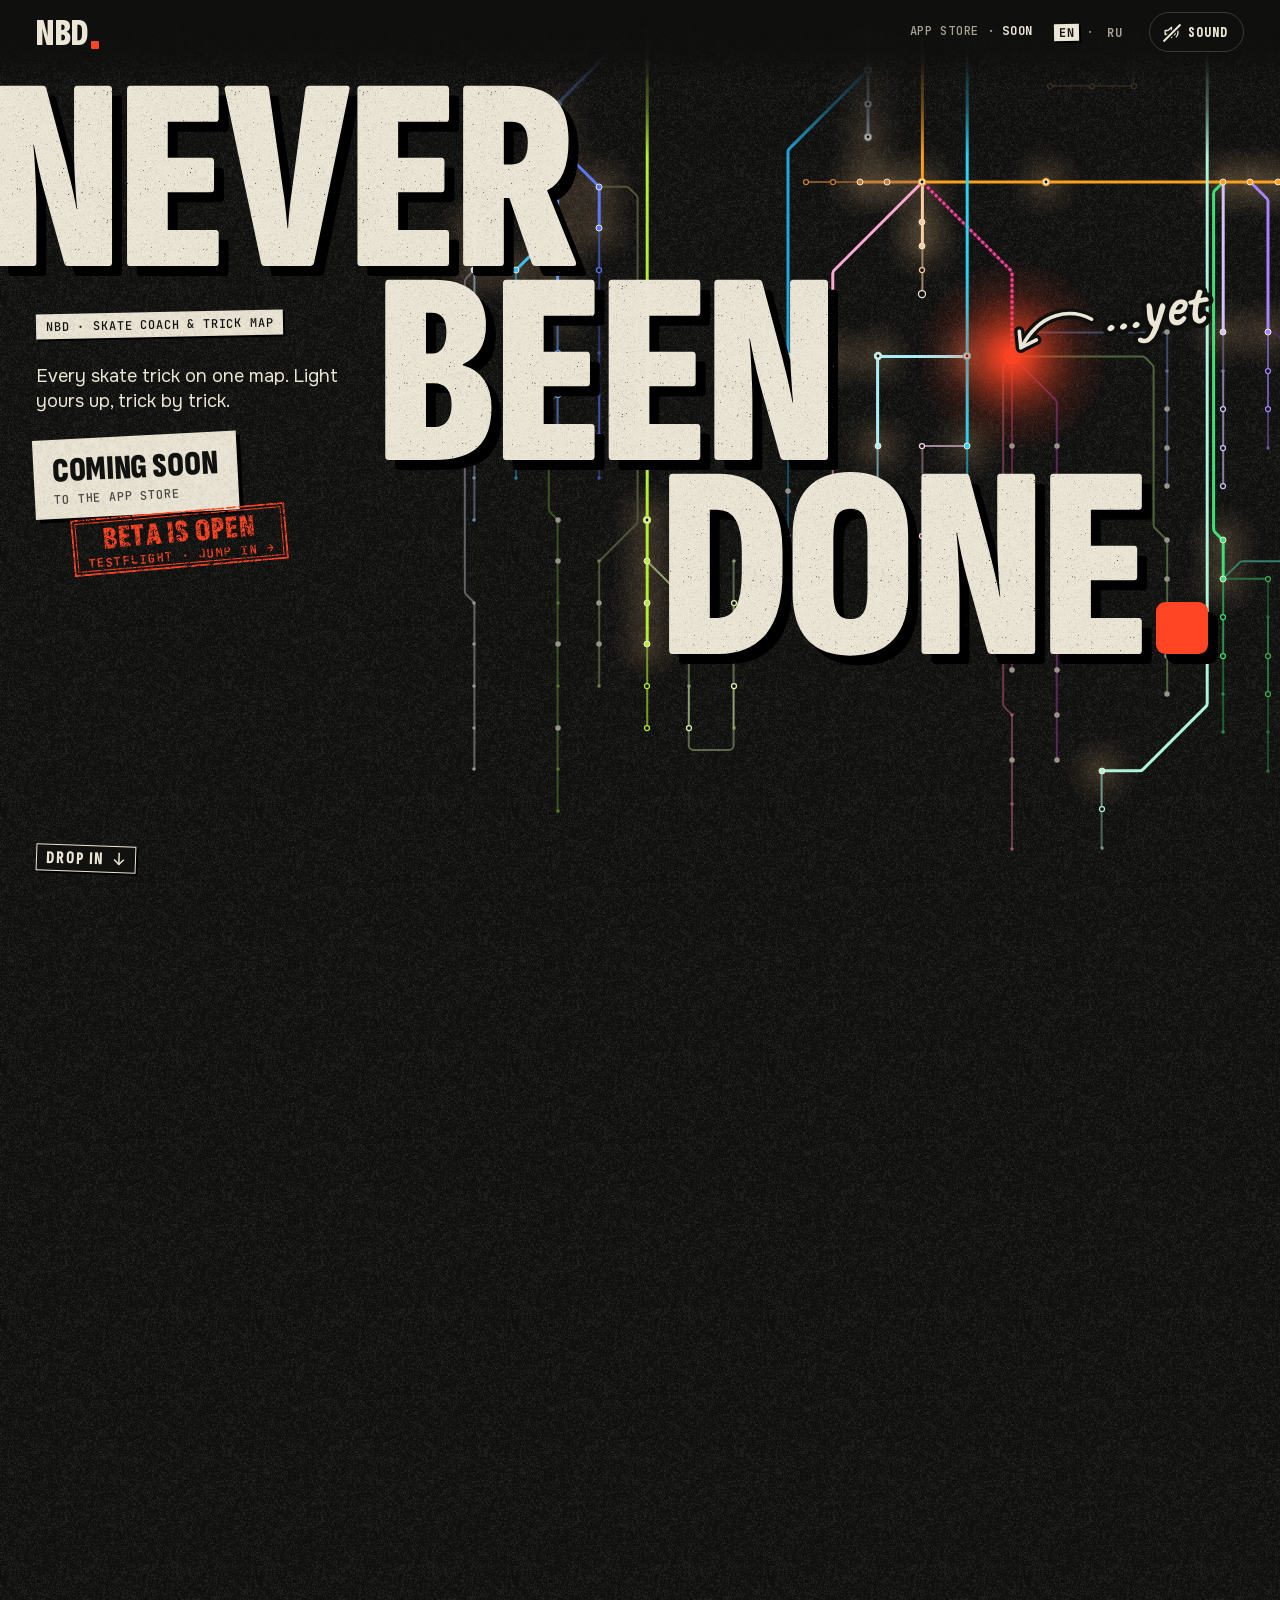
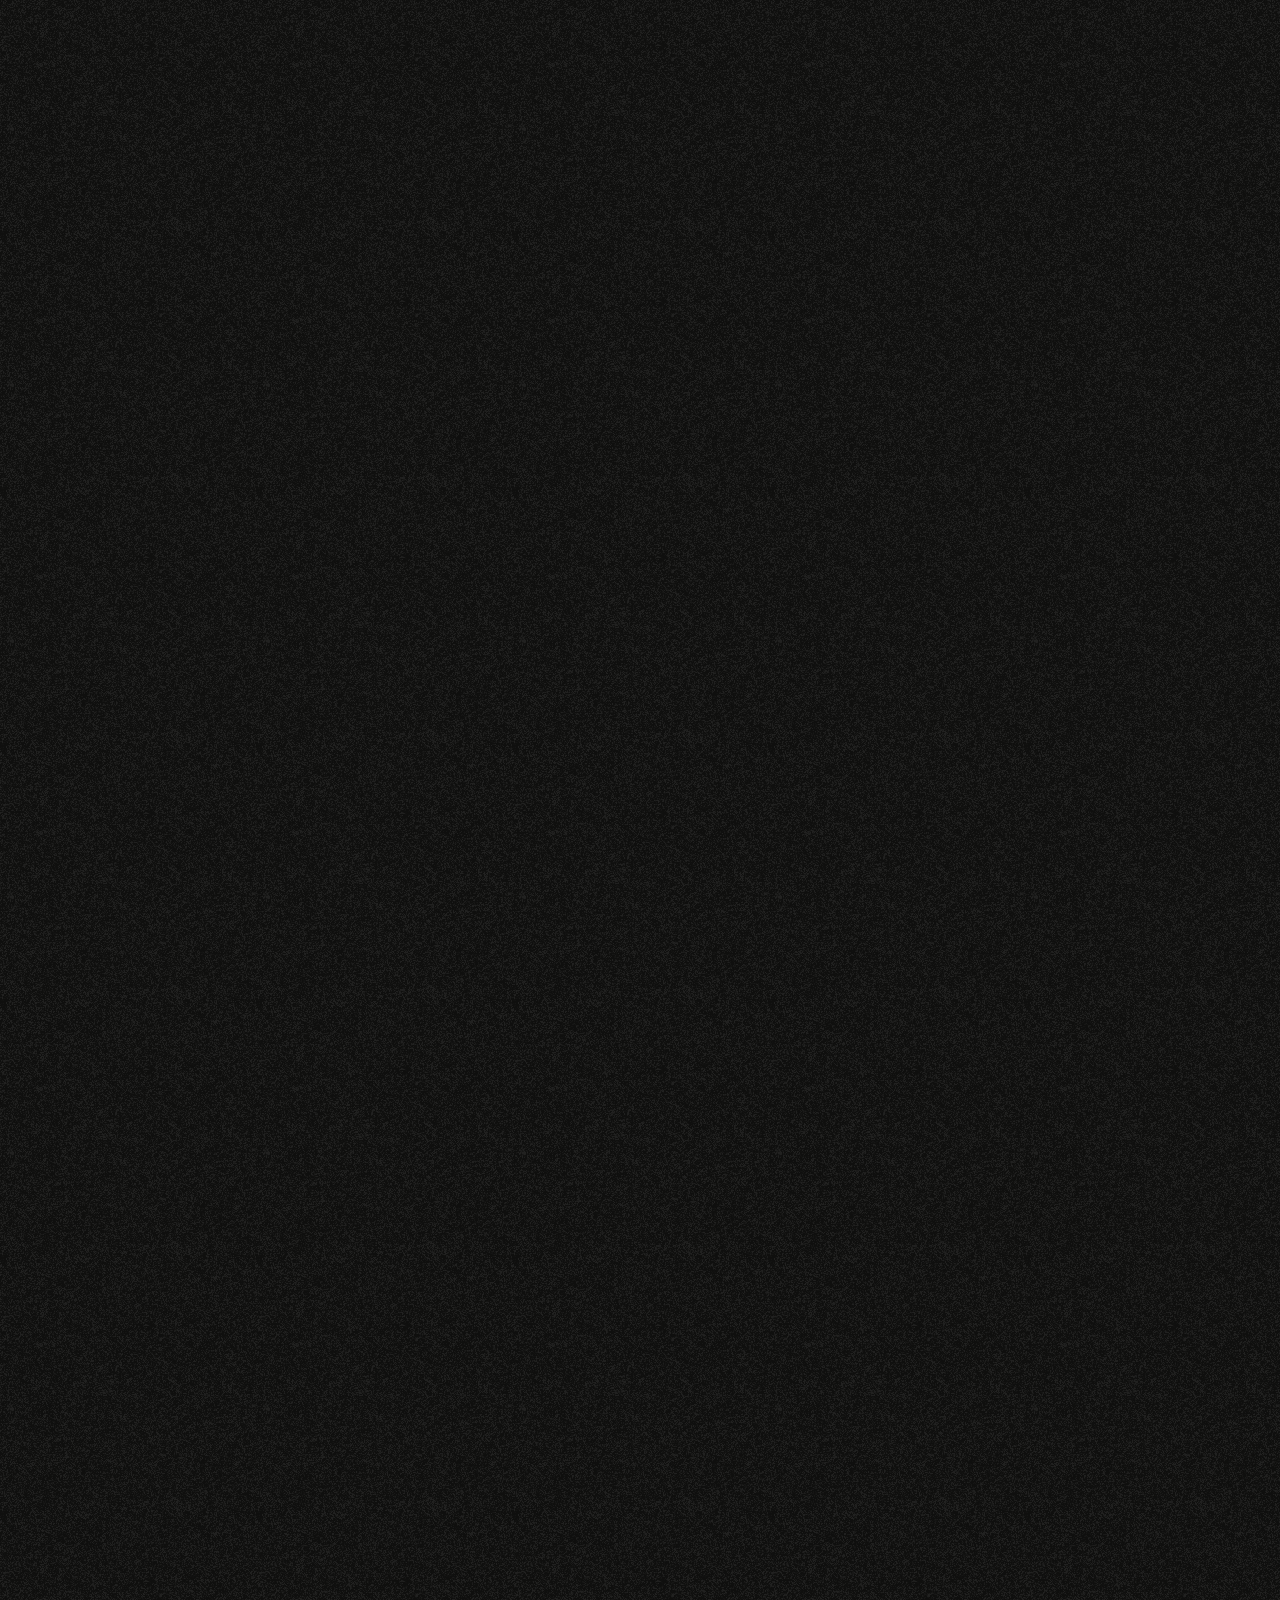
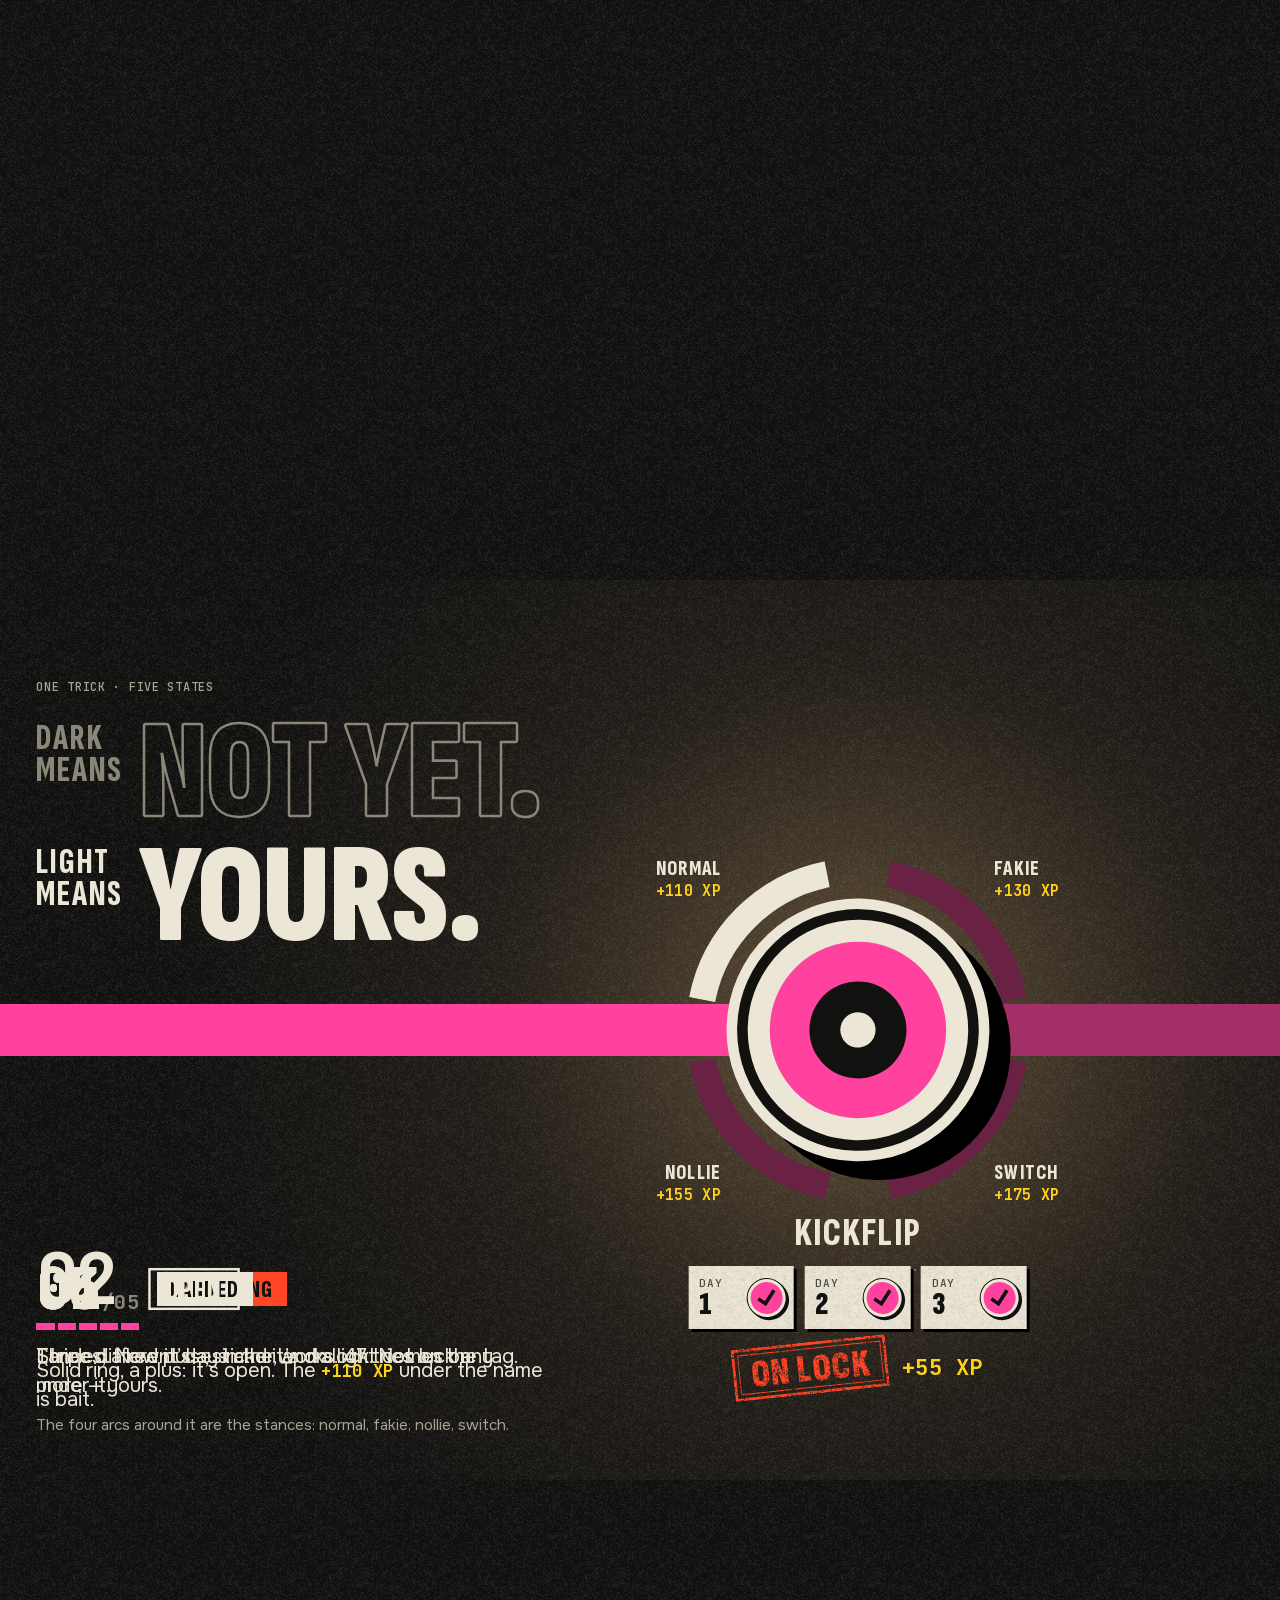
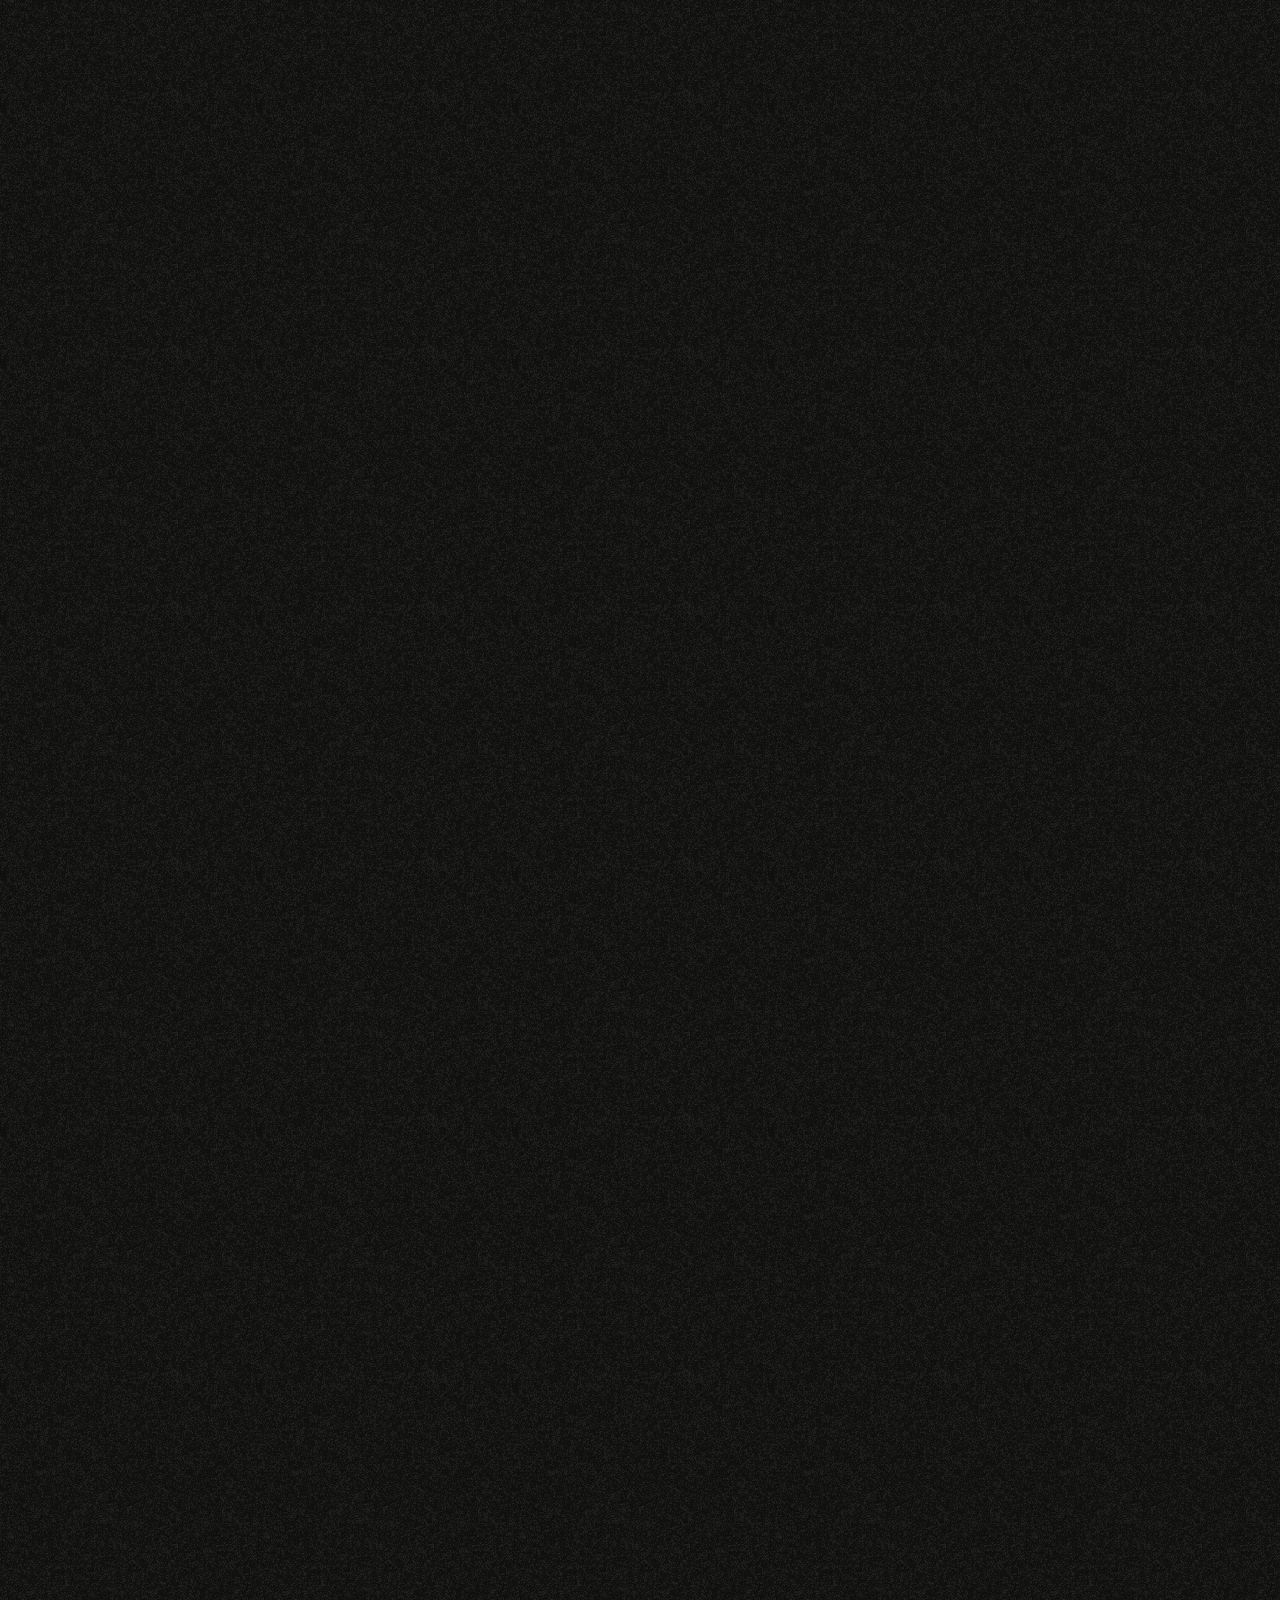
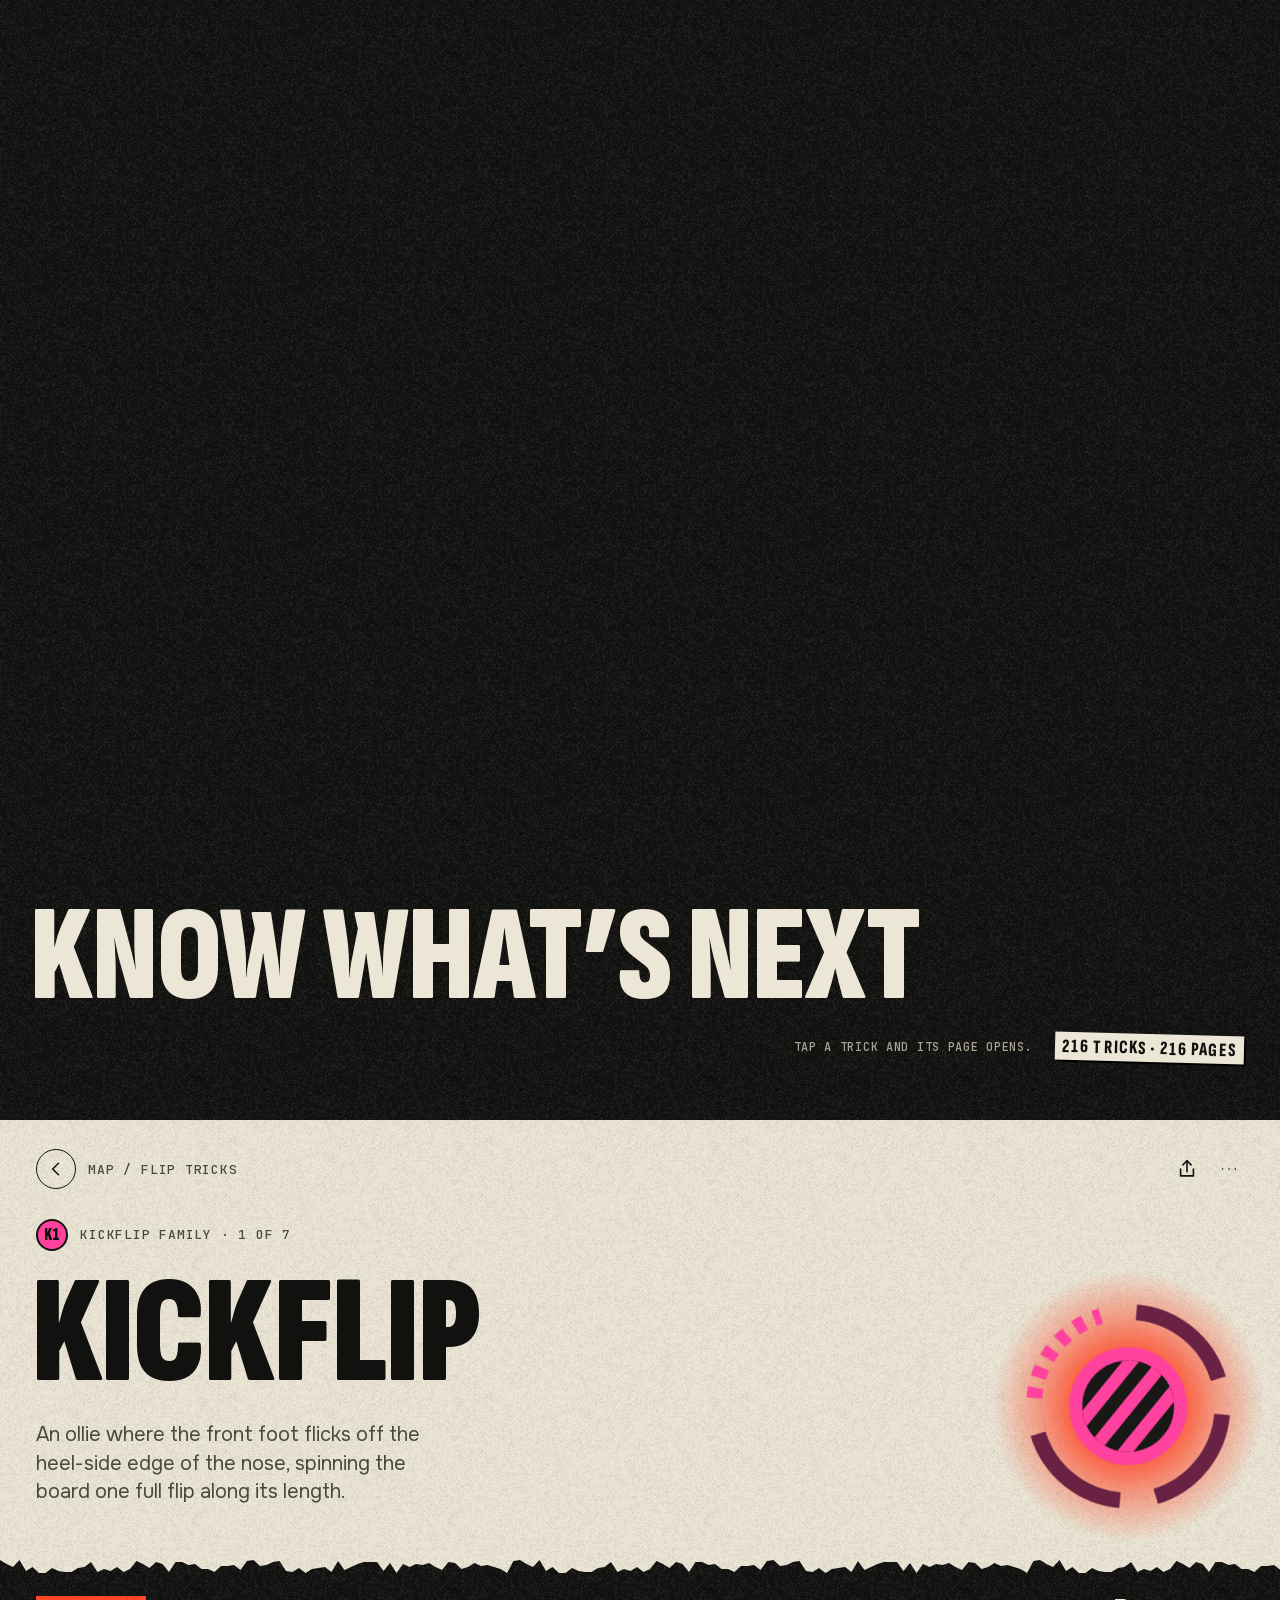
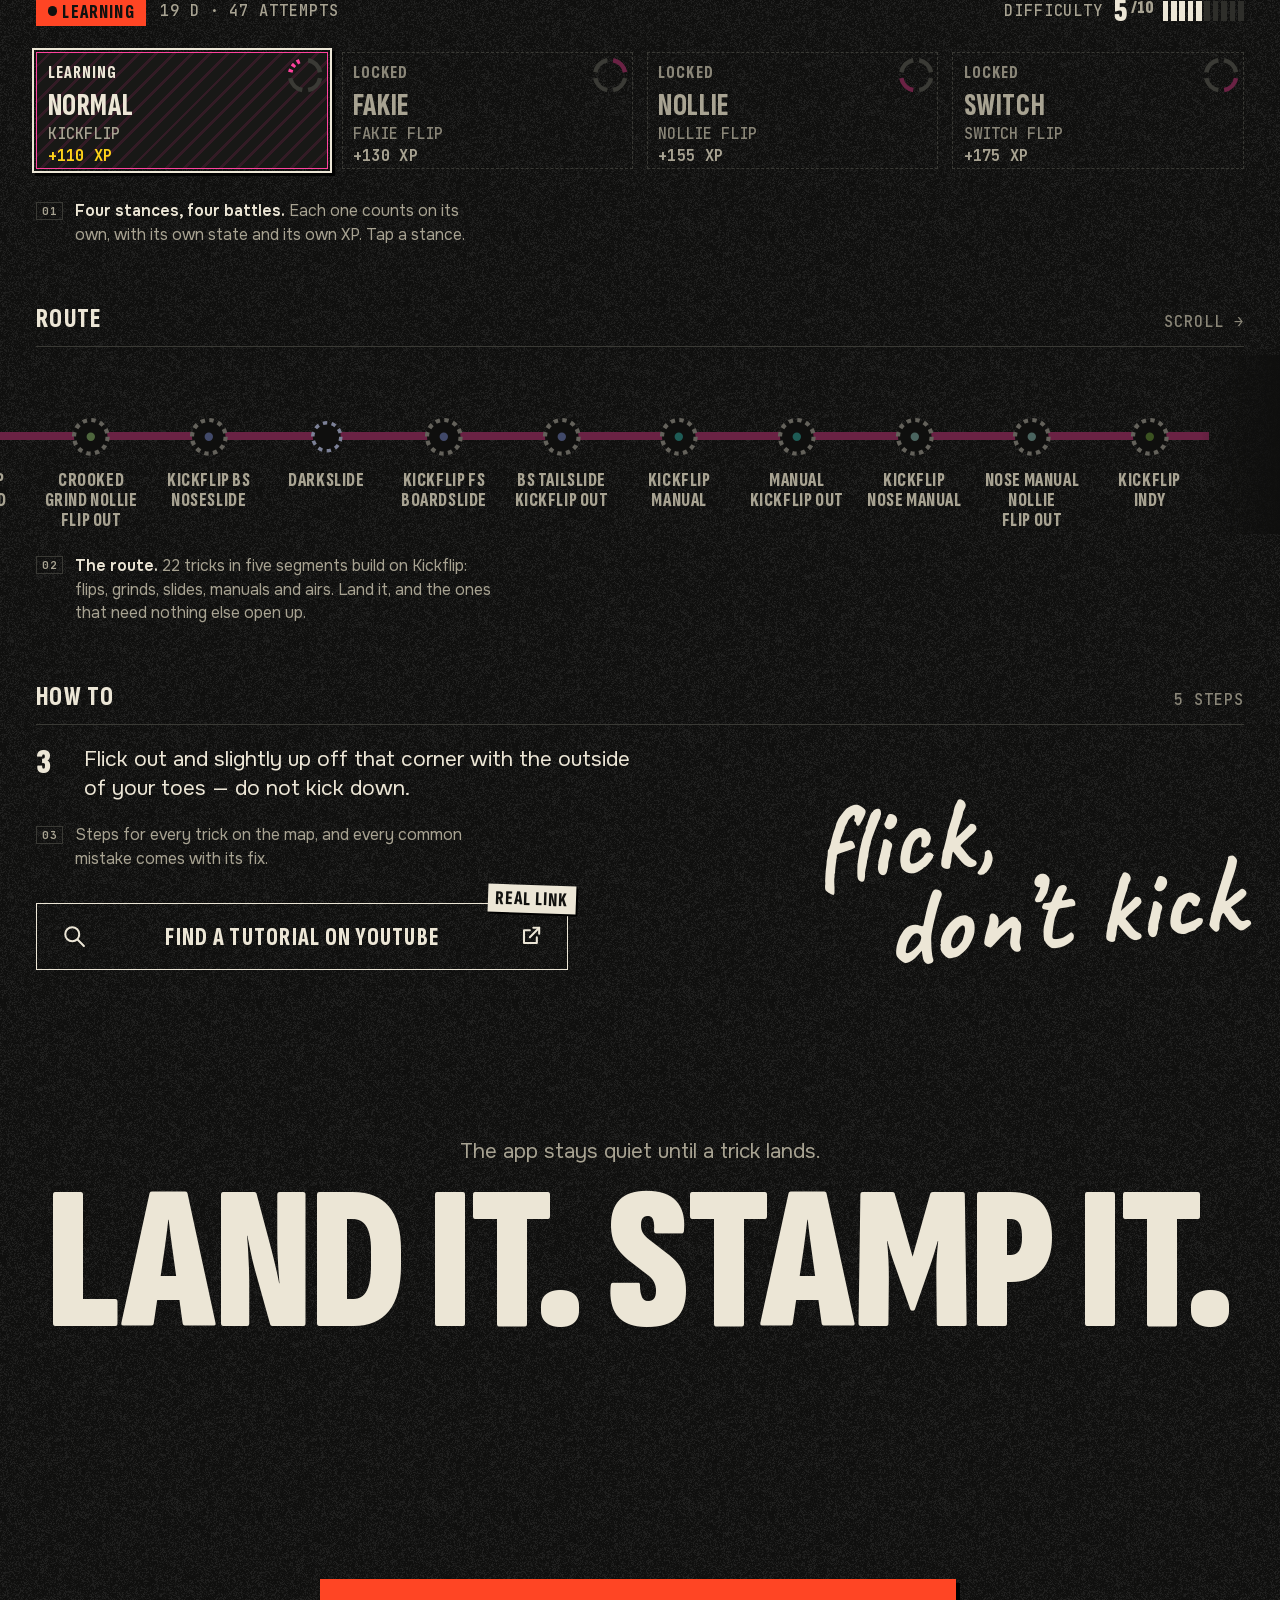
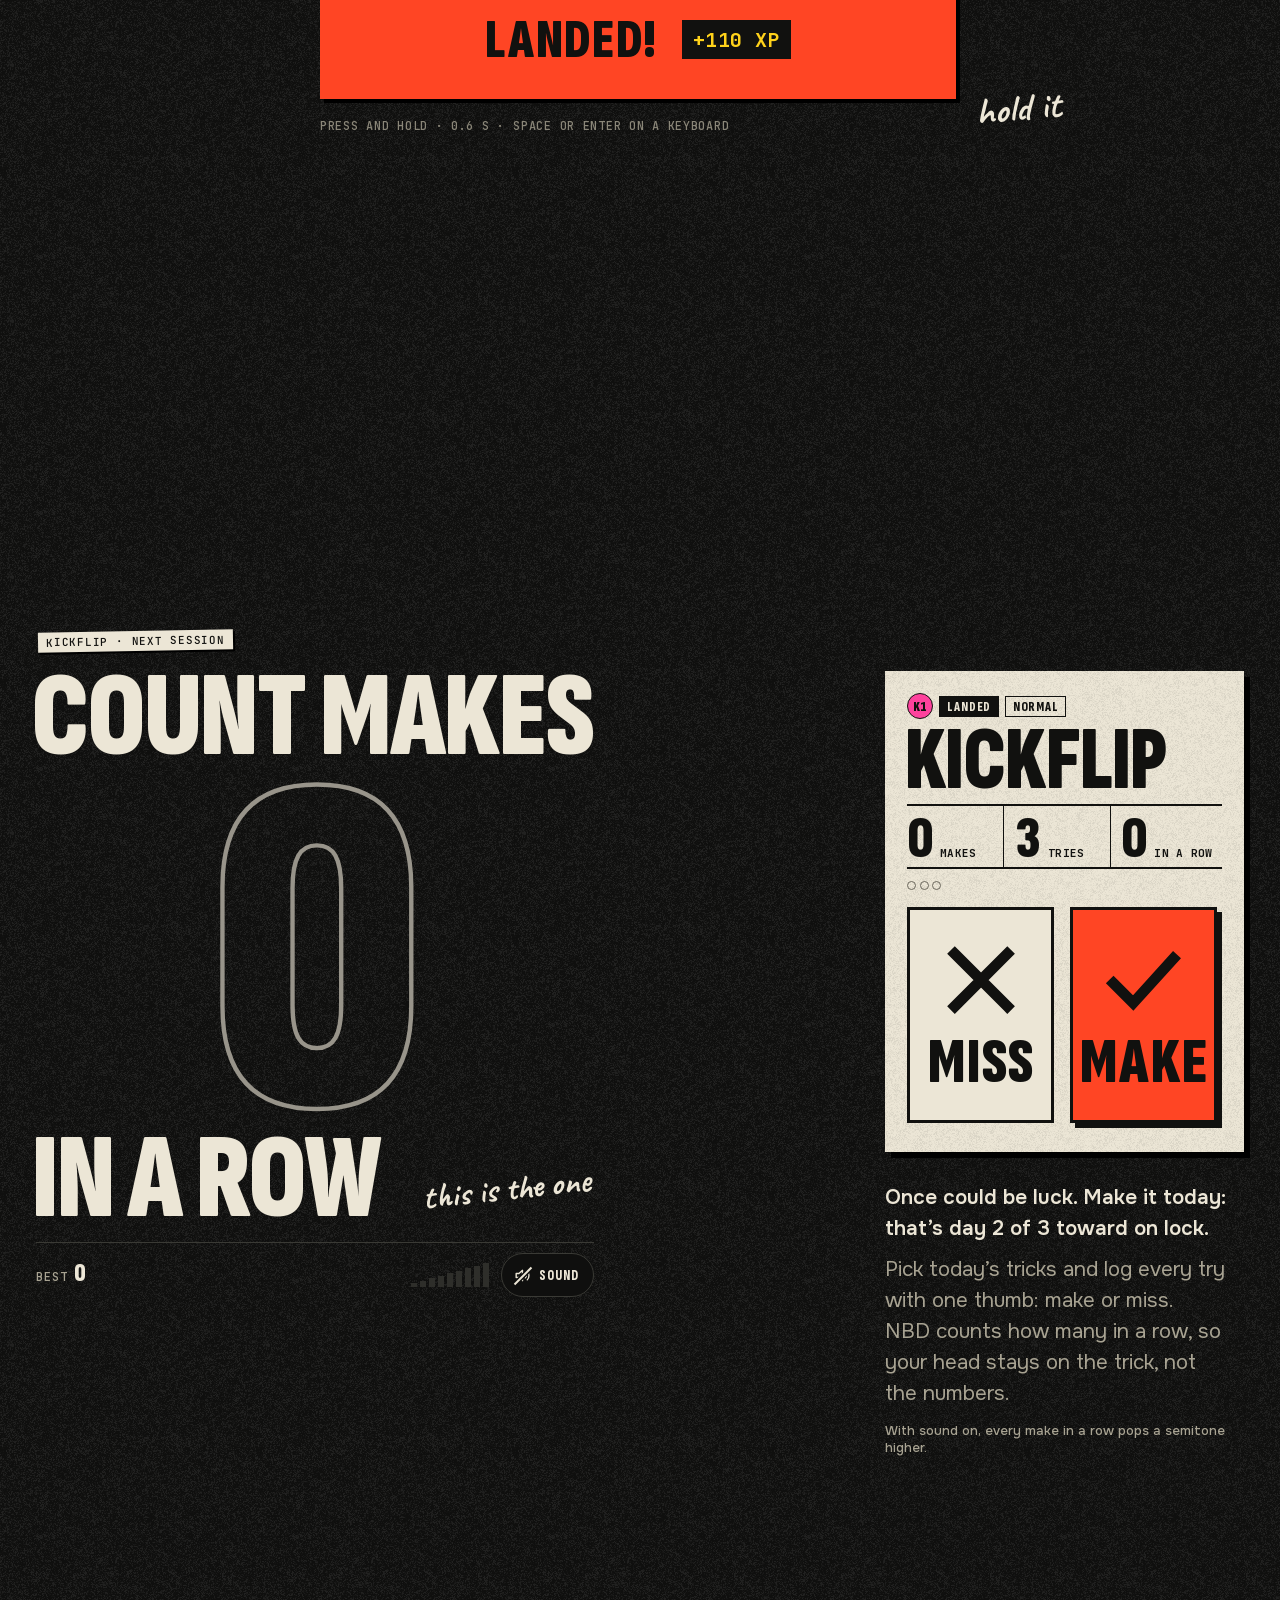
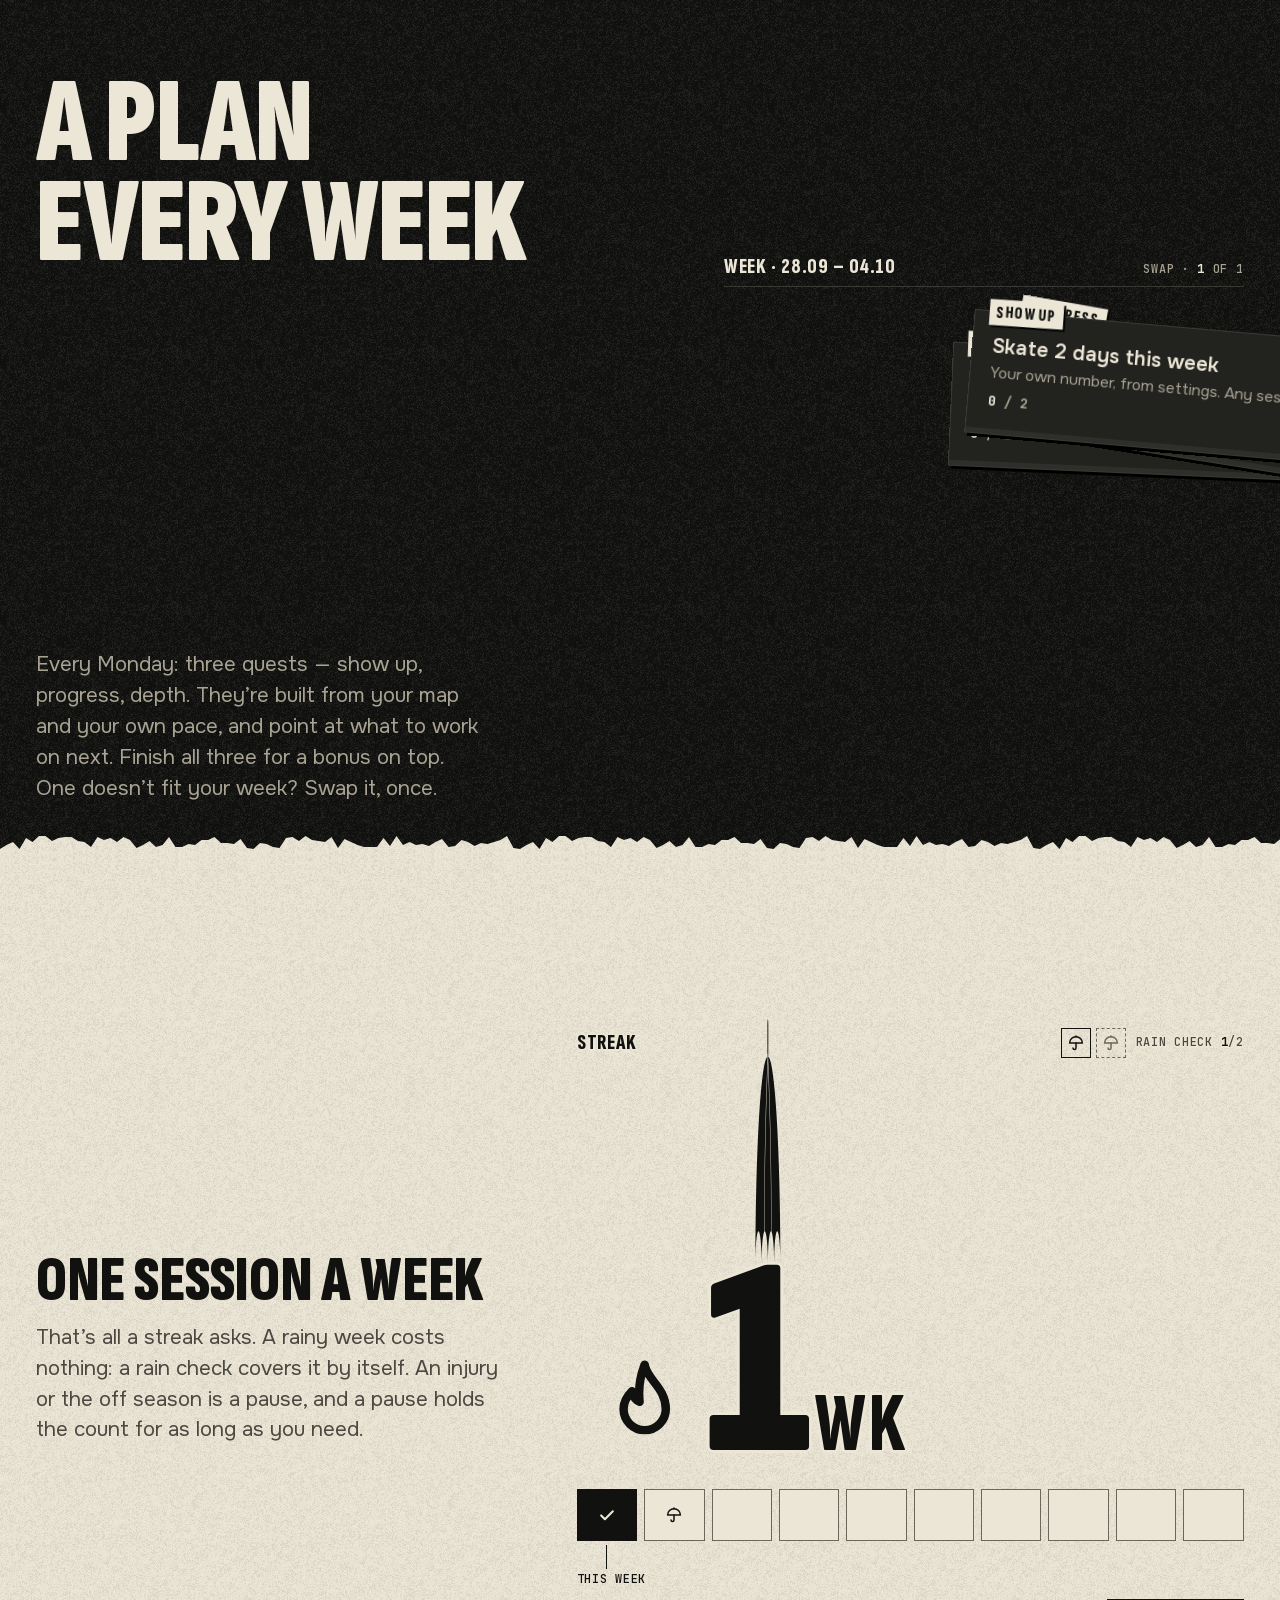
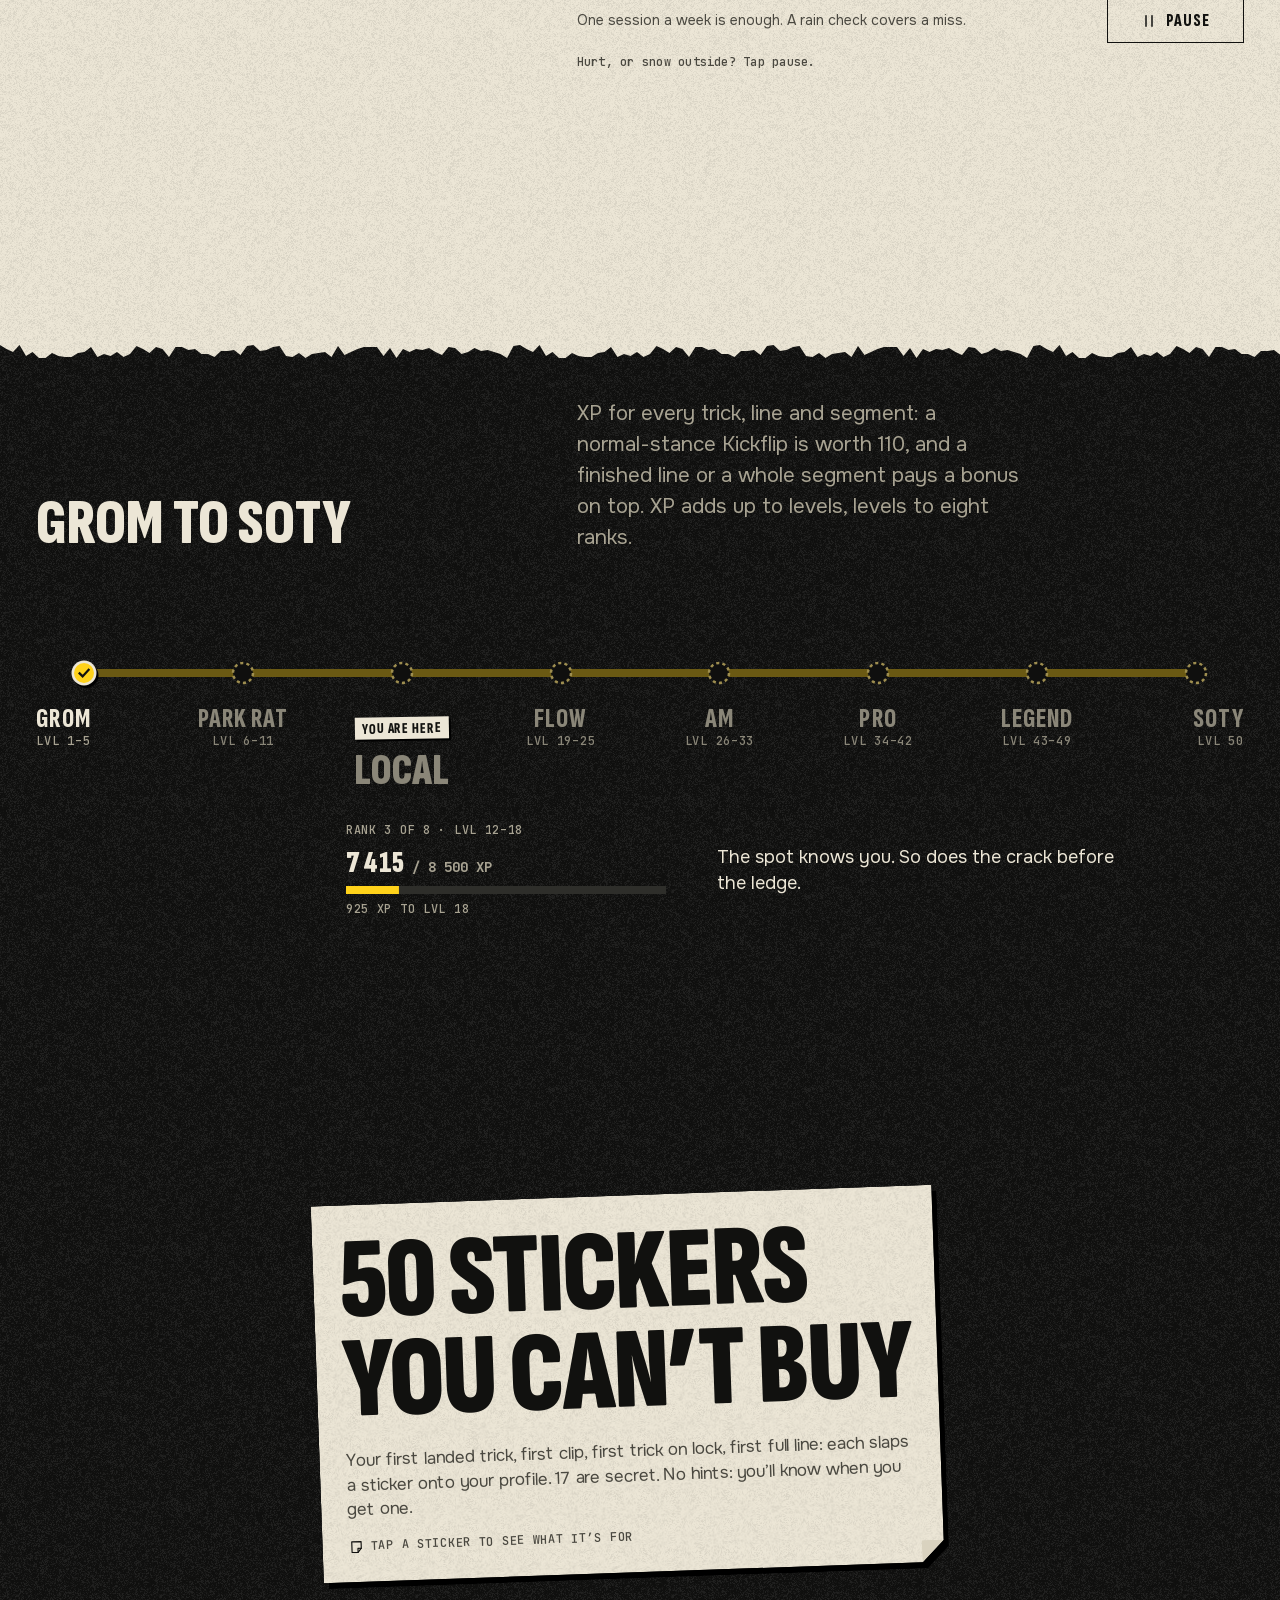
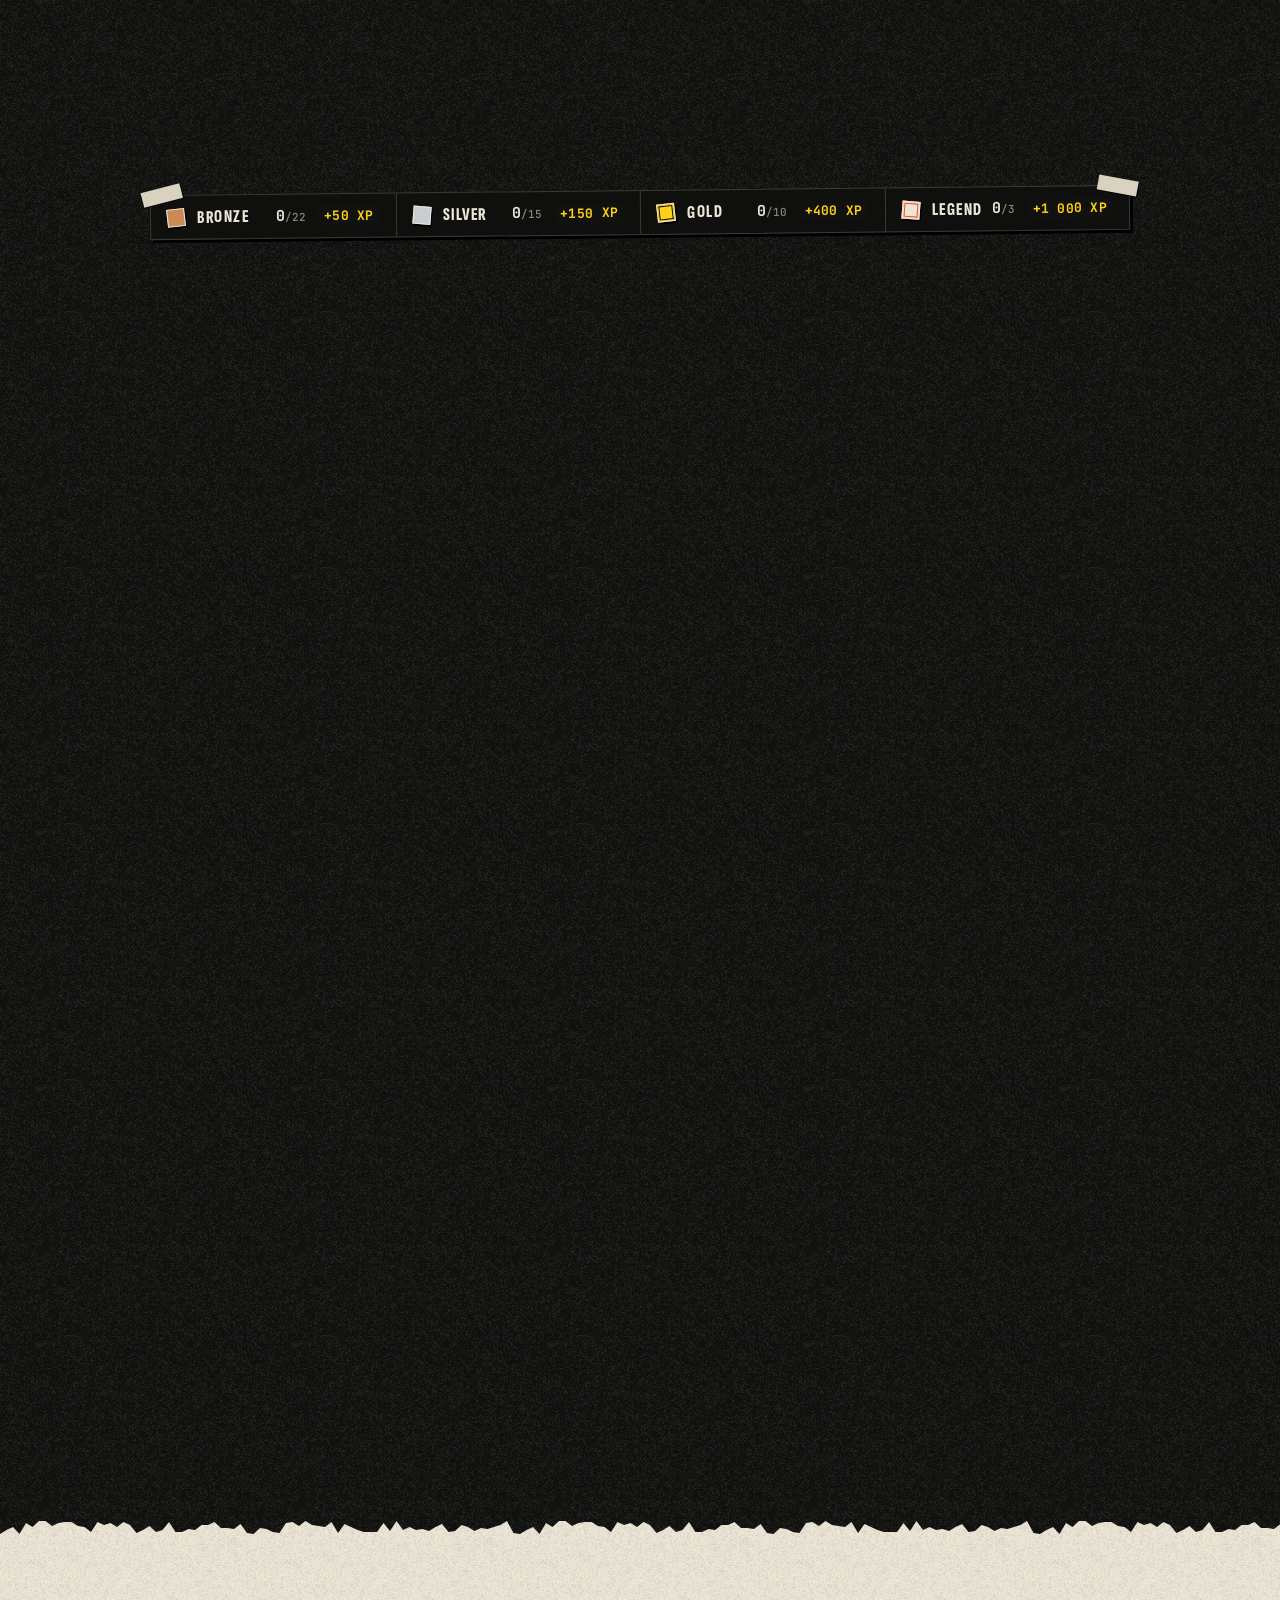
==== commit ef0d7feb: "feat: count tricks from the dataset, 216 with Cannonball Published from xoyk/nbd db9019c (site/). Th" ====
--- a/index.html
+++ b/index.html
@@ -22,7 +22,7 @@
   <link rel="alternate" hreflang="x-default" href="https://xoyk.github.io/nbd-app/">
   <meta property="og:type" content="website">
   <meta property="og:title" content="NBD. — every skate trick on one map">
-  <meta property="og:description" content="215 tricks, 10 segments, 39 lines. Land it, stamp it, light up your map. Coming soon to the App Store.">
+  <meta property="og:description" content="216 tricks, 10 segments, 39 lines. Land it, stamp it, light up your map. Coming soon to the App Store.">
   <meta property="og:url" content="https://xoyk.github.io/nbd-app/">
   <meta property="og:image" content="https://xoyk.github.io/nbd-app/assets/img/og-en.png">
   <meta property="og:image:width" content="1200">
@@ -132,7 +132,7 @@
       <div class="hero__bscrim" aria-hidden="true"></div>
       <div class="hero__bfade" aria-hidden="true"></div>
       <div class="hero__beat hero__beat--1" data-beat="1">
-        <p class="hero__kicker"><span>215 tricks · 10 segments · 39 lines</span></p>
+        <p class="hero__kicker"><span>216 tricks · 10 segments · 39 lines</span></p>
         <h2 class="hero__strips"><span class="hero__strip"><span>Every light</span></span> <span class="hero__strip"><span>is a trick</span></span> <span class="hero__strip"><span>you landed.</span></span></h2>
         <p class="hero__note">The lines grow out of Stance, the way tricks grow out of each other.</p>
       </div>
@@ -247,7 +247,7 @@
        language. The section ends where the app's page does: its sticky action row is the next section's LANDED!. -->
   <header class="tk-intro wrap" data-tk-intro>
     <h2 class="tk-title t-poster" id="trick-title"><span class="tk-w tk-w--1"><span>Know</span></span> <span class="tk-w tk-w--2"><span>what’s</span></span> <span class="tk-w tk-w--3"><span>next</span></span></h2>
-    <p class="tk-label" data-tk-label><span class="tape tape--word tk-label__tape"><span>215 tricks · 215 pages</span></span><span class="tk-label__tap t-mono">Tap a trick and its page opens.</span></p>
+    <p class="tk-label" data-tk-label><span class="tape tape--word tk-label__tape"><span>216 tricks · 216 pages</span></span><span class="tk-label__tap t-mono">Tap a trick and its page opens.</span></p>
   </header>
 
   <div class="tk-app" role="group" aria-label="The Kickflip page, as in the app">
@@ -885,7 +885,7 @@
       <div class="finale__scrim finale__scrim--top" aria-hidden="true"></div>
       <div class="finale__scrim finale__scrim--foot" aria-hidden="true"></div>
       <div class="finale__scrim finale__scrim--base" aria-hidden="true"></div>
-      <p class="sr-only">Kickflip on the trick map at night. As you scroll, the view pulls back to the whole city and every trick lights up, from Stance outward, line by line, until all 215 are lit.</p>
+      <p class="sr-only">Kickflip on the trick map at night. As you scroll, the view pulls back to the whole city and every trick lights up, from Stance outward, line by line, until all 216 are lit.</p>
 
       <!-- The title card while the lights run: a time-lapse, seasons in one scroll. -->
       <div class="finale__card">
@@ -933,7 +933,7 @@
   <script>
     window.NBD_LANG = 'en';
     window.NBD_BASE = './';
-    window.NBD_I18N = {"finale":{"shareTitle":"NBD. — every skate trick on one map","copied":"Link copied","copiedLive":"Link copied. Paste it in the crew chat.","copyByHand":"Copy the link:"},"hero":{"state":{"locked":"locked","available":"open","learning":"learning","landed":"landed","onLock":"on lock"},"buildsOn":{"one":"builds on {n} trick","few":"builds on {n} tricks","many":"builds on {n} tricks","other":"builds on {n} tricks"},"root":"where every line starts"},"landed":{"hint":"Hold until the bar fills","after":"Landed. Hold again to replay","mapLabelLanded":"The trick map around Kickflip. Kickflip is landed, and 14 tricks opened around it.","addClip":"In the app this opens the camera: film the make, or pick it from your gallery.","share":"In the app this sends the stamped card. Here it sends this page.","copied":"Link copied. In the app this would be the stamped card.","shareTitle":"NBD. — every skate trick on one map","announce":"Kickflip landed. Plus 160 XP. 14 tricks opened.","stampA11y":"Landed, {date}, normal"},"plan":{"swapA11y":"Swap quest: {title}","swapped":"Quest swapped: {title}. That was this week’s swap.","swapUsed":"This week’s swap is used up","paused":"Streak paused. It stays at 1 week.","resumed":"The streak is running again."},"session":{"kicker":"Kickflip · landed · next session","hand":{"idle":"this is the one","first":"there it is","streak":"it’s clicking","top":"on fire","broke":"no drama"},"live":{"make":"Make. {run} in a row. {makes} of {tries}.","miss":"Miss. Back to 0. {makes} of {tries}.","day":"Make. {run} in a row. {makes} of {tries}. Plus one day for Kickflip: 2 of 3 toward on lock."},"soundOn":"Sound is on. Turn it off","soundOff":"Sound is off. Turn it on"},"site":{"sound":"Sound","soundUnavailable":"Sound is not available in this browser","soundNone":"No sound","soundSilent":"Silent mode mutes it","shareTitle":"NBD. — every skate trick on one map"},"states":{},"stickers":{"tier":{"bronze":"bronze","silver":"silver","gold":"gold","legend":"legend"},"kicker":"{tier}","secretKicker":"secret · {tier}","secretBody":"A secret one. No hints: it opens when it happens.","srEarned":"{tier}, +{xp} XP. {description}","srSecret":"Secret achievement, {tier}, +{xp} XP. No hints: it opens when it happens."},"yours":{"trick":"trick","tricks":"tricks","chip":"{trick}, line {code}","lit":"{trick} is lit, and so is everything it builds on. {total} of 215 on the map.","off":"{trick} is off the map. {total} of 215 still on it.","reset":"The map is dark again."}};
+    window.NBD_I18N = {"finale":{"shareTitle":"NBD. — every skate trick on one map","copied":"Link copied","copiedLive":"Link copied. Paste it in the crew chat.","copyByHand":"Copy the link:"},"hero":{"state":{"locked":"locked","available":"open","learning":"learning","landed":"landed","onLock":"on lock"},"buildsOn":{"one":"builds on {n} trick","few":"builds on {n} tricks","many":"builds on {n} tricks","other":"builds on {n} tricks"},"root":"where every line starts"},"landed":{"hint":"Hold until the bar fills","after":"Landed. Hold again to replay","mapLabelLanded":"The trick map around Kickflip. Kickflip is landed, and 14 tricks opened around it.","addClip":"In the app this opens the camera: film the make, or pick it from your gallery.","share":"In the app this sends the stamped card. Here it sends this page.","copied":"Link copied. In the app this would be the stamped card.","shareTitle":"NBD. — every skate trick on one map","announce":"Kickflip landed. Plus 160 XP. 14 tricks opened.","stampA11y":"Landed, {date}, normal"},"plan":{"swapA11y":"Swap quest: {title}","swapped":"Quest swapped: {title}. That was this week’s swap.","swapUsed":"This week’s swap is used up","paused":"Streak paused. It stays at 1 week.","resumed":"The streak is running again."},"session":{"kicker":"Kickflip · landed · next session","hand":{"idle":"this is the one","first":"there it is","streak":"it’s clicking","top":"on fire","broke":"no drama"},"live":{"make":"Make. {run} in a row. {makes} of {tries}.","miss":"Miss. Back to 0. {makes} of {tries}.","day":"Make. {run} in a row. {makes} of {tries}. Plus one day for Kickflip: 2 of 3 toward on lock."},"soundOn":"Sound is on. Turn it off","soundOff":"Sound is off. Turn it on"},"site":{"sound":"Sound","soundUnavailable":"Sound is not available in this browser","soundNone":"No sound","soundSilent":"Silent mode mutes it","shareTitle":"NBD. — every skate trick on one map"},"states":{},"stickers":{"tier":{"bronze":"bronze","silver":"silver","gold":"gold","legend":"legend"},"kicker":"{tier}","secretKicker":"secret · {tier}","secretBody":"A secret one. No hints: it opens when it happens.","srEarned":"{tier}, +{xp} XP. {description}","srSecret":"Secret achievement, {tier}, +{xp} XP. No hints: it opens when it happens."},"yours":{"trick":"trick","tricks":"tricks","chip":"{trick}, line {code}","lit":"{trick} is lit, and so is everything it builds on. {total} of 216 on the map.","off":"{trick} is off the map. {total} of 216 still on it.","reset":"The map is dark again."}};
     // Pinned sections take their height before the first paint (data-pin="4.2" → --pin: 4.2).
     document.querySelectorAll('[data-pin]').forEach(function (s) { s.style.setProperty('--pin', s.getAttribute('data-pin')); });
   </script>
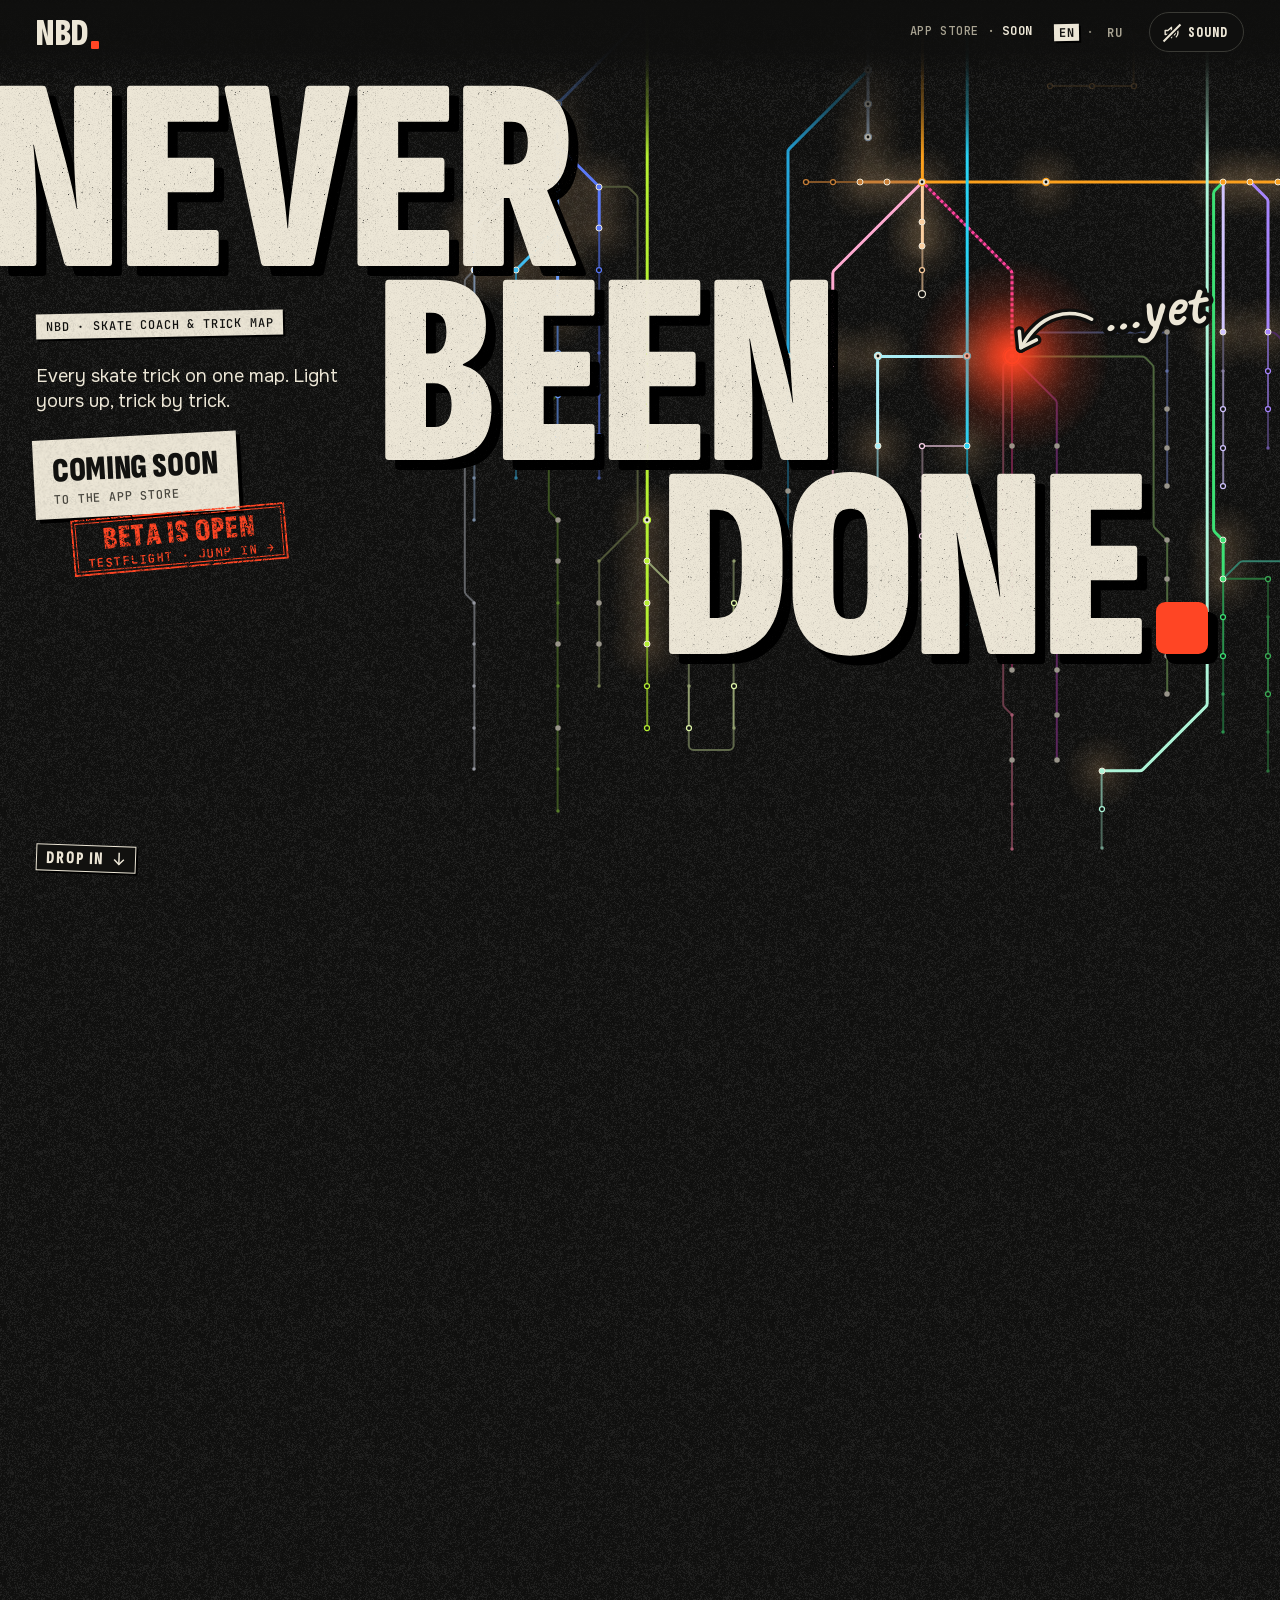
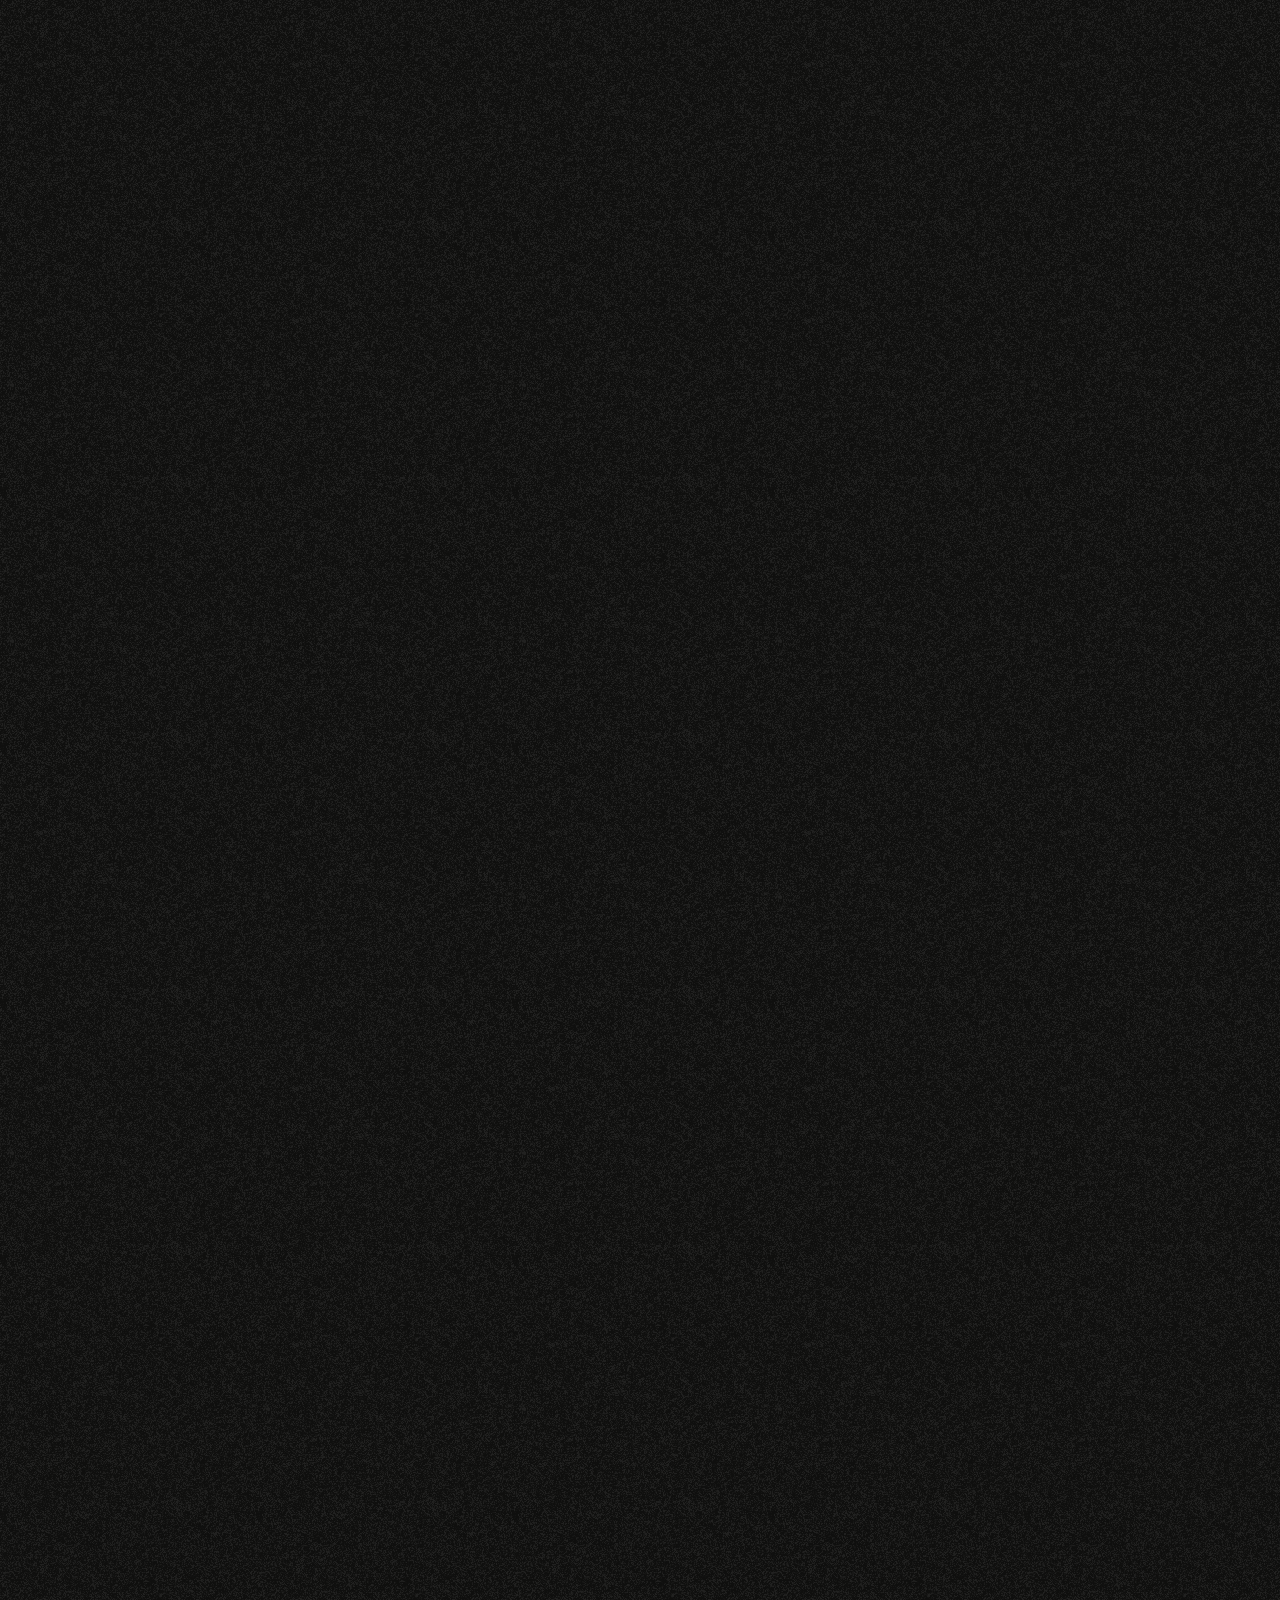
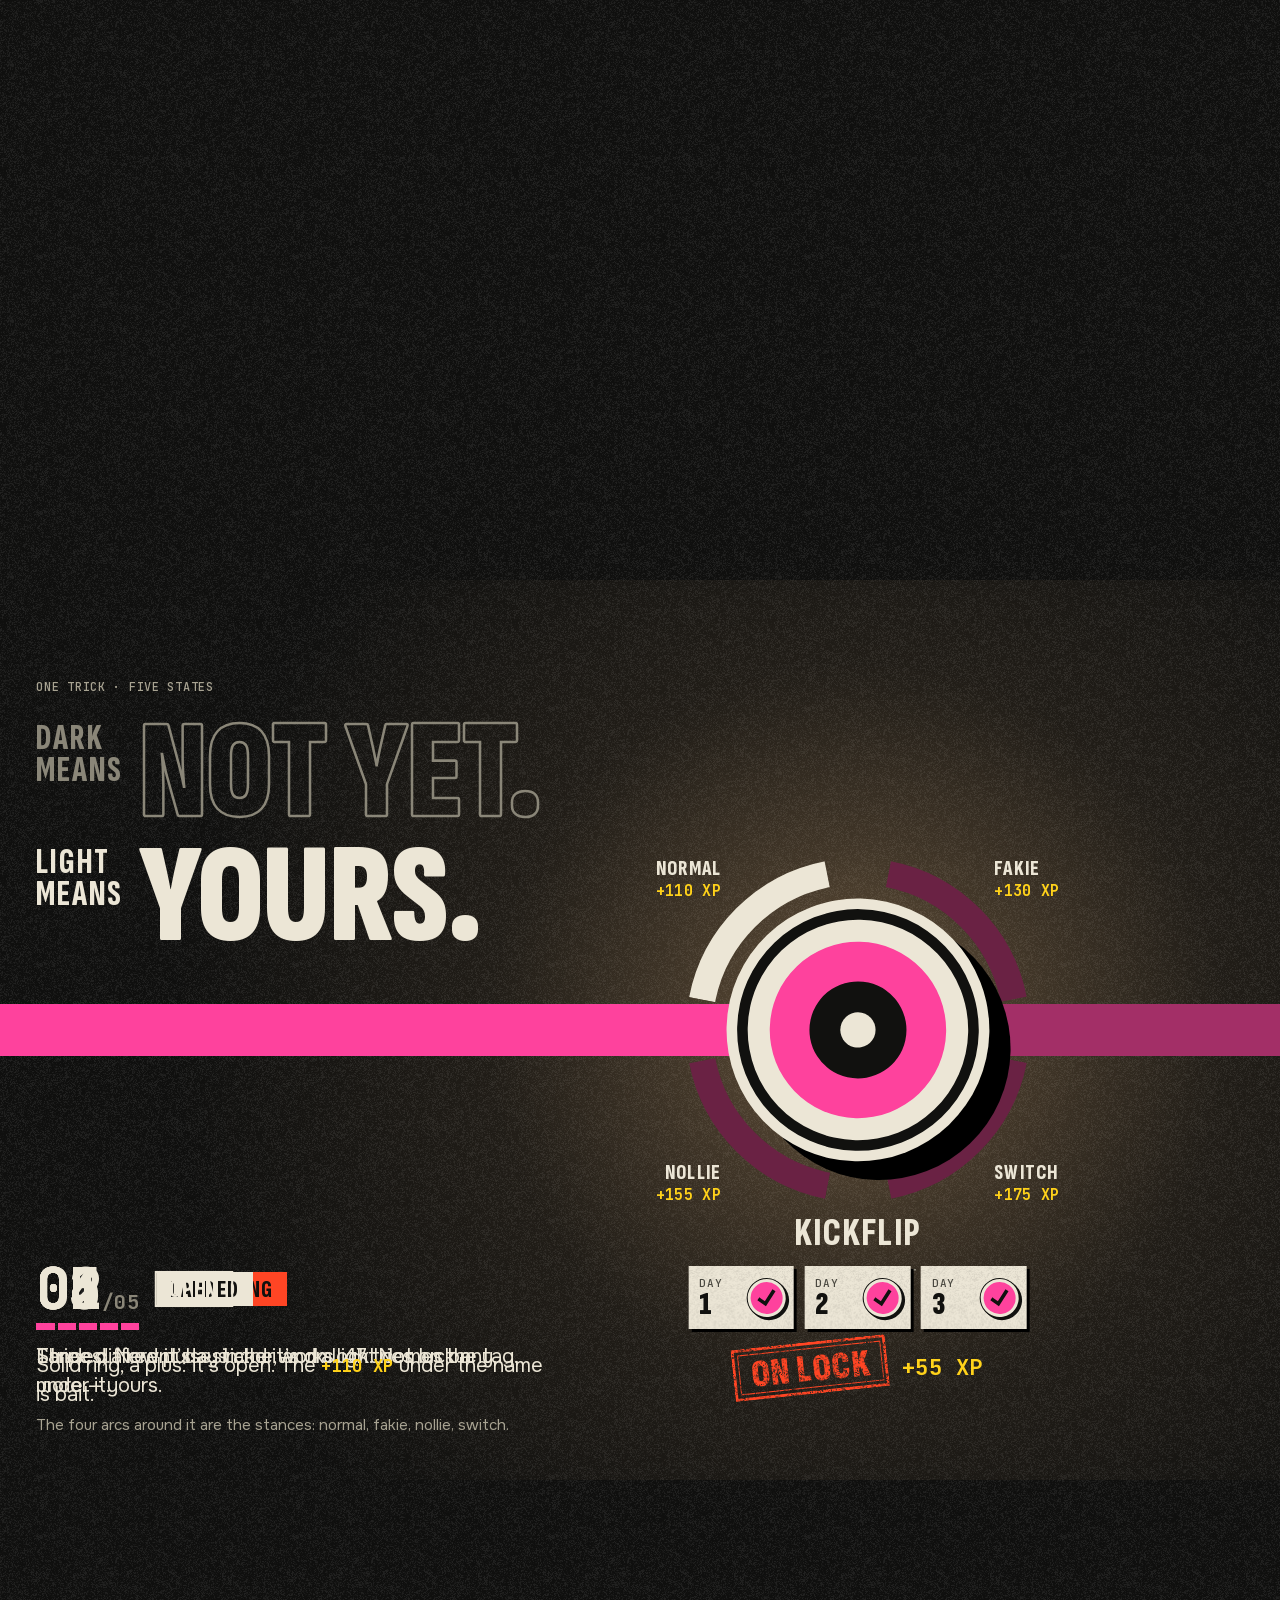
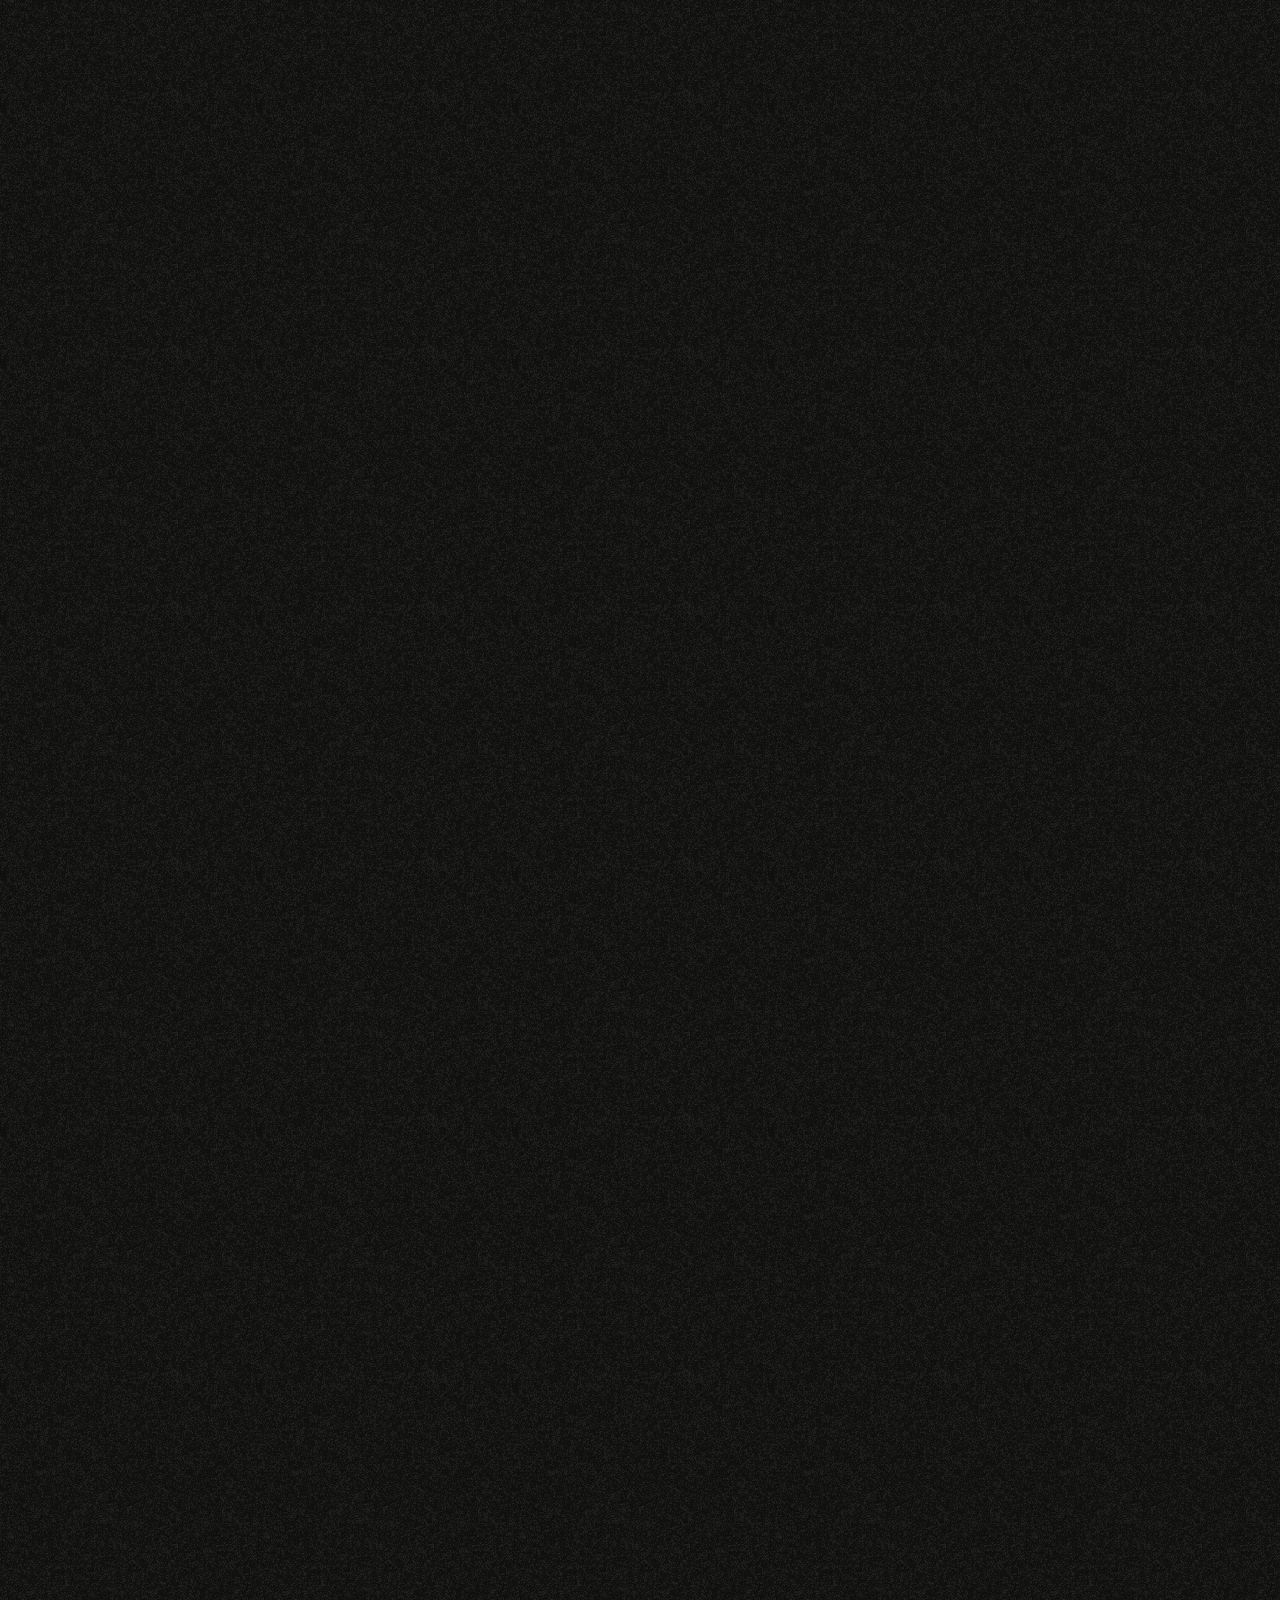
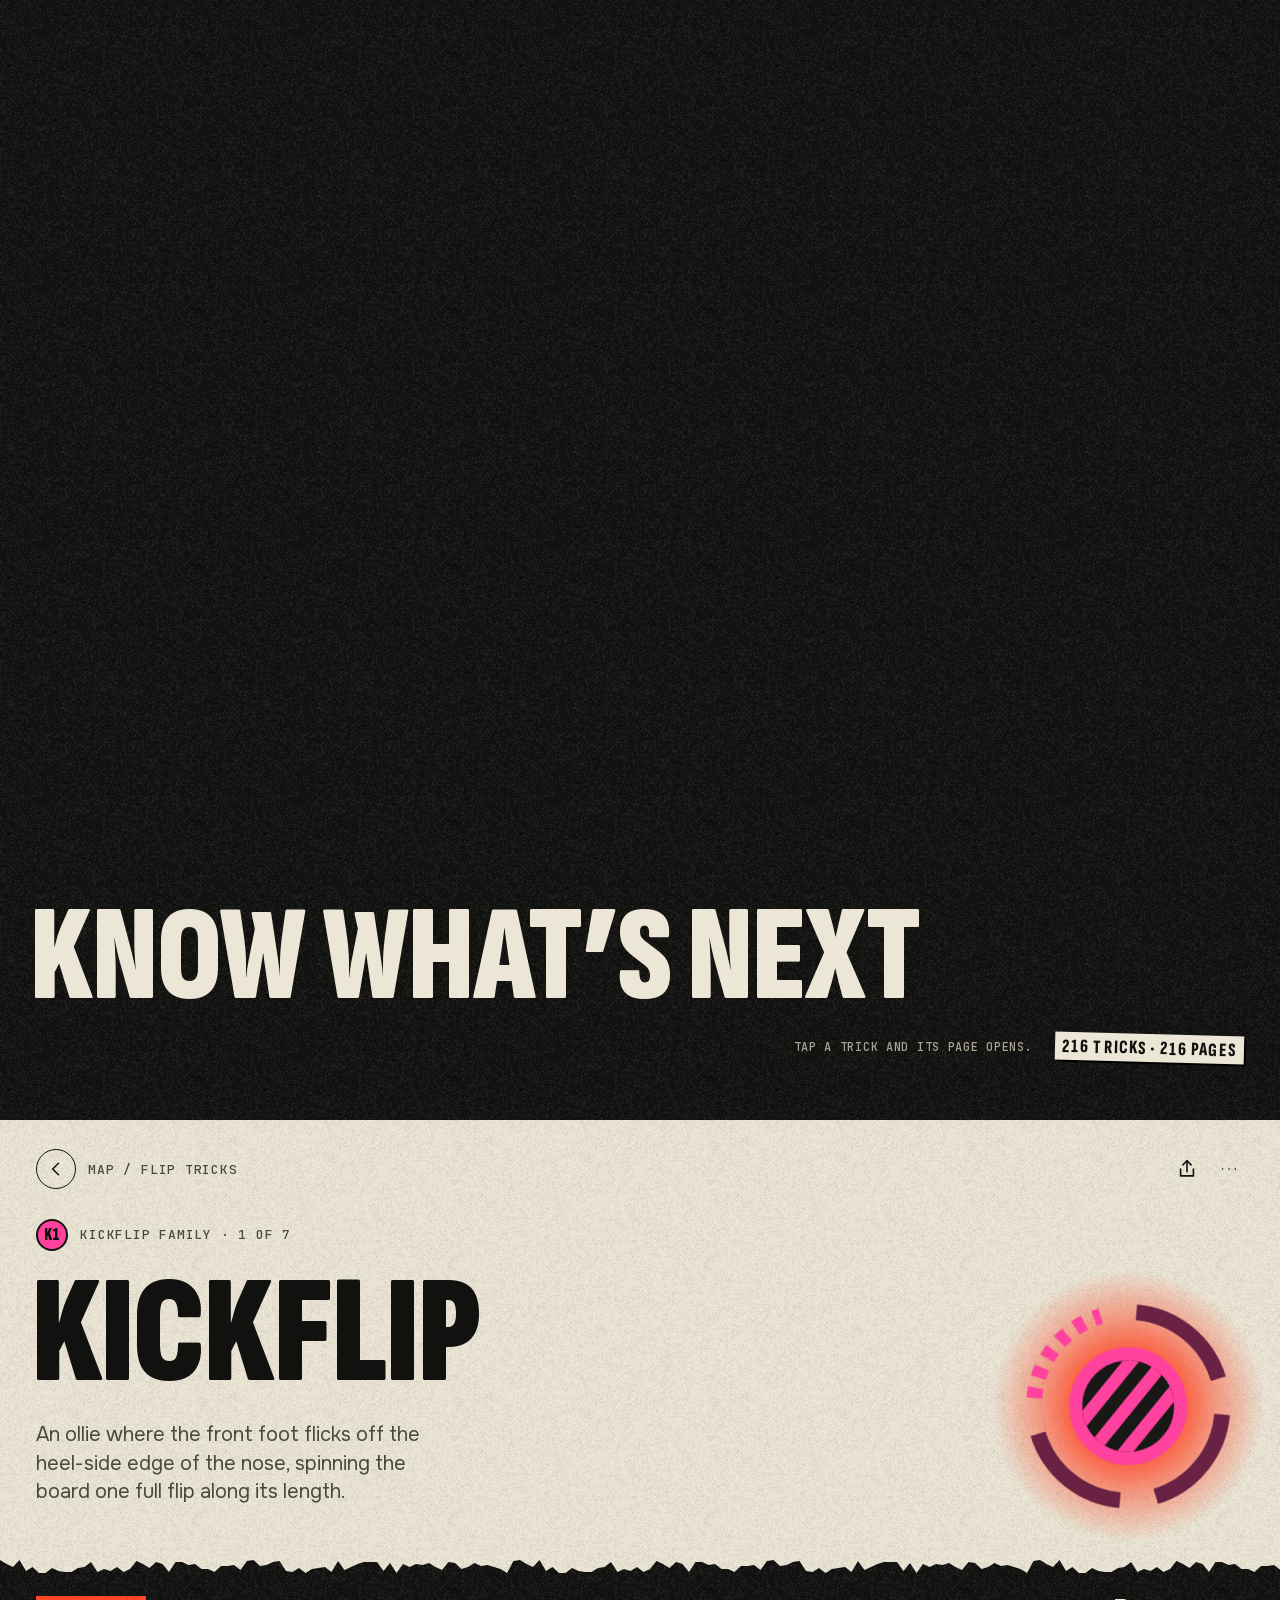
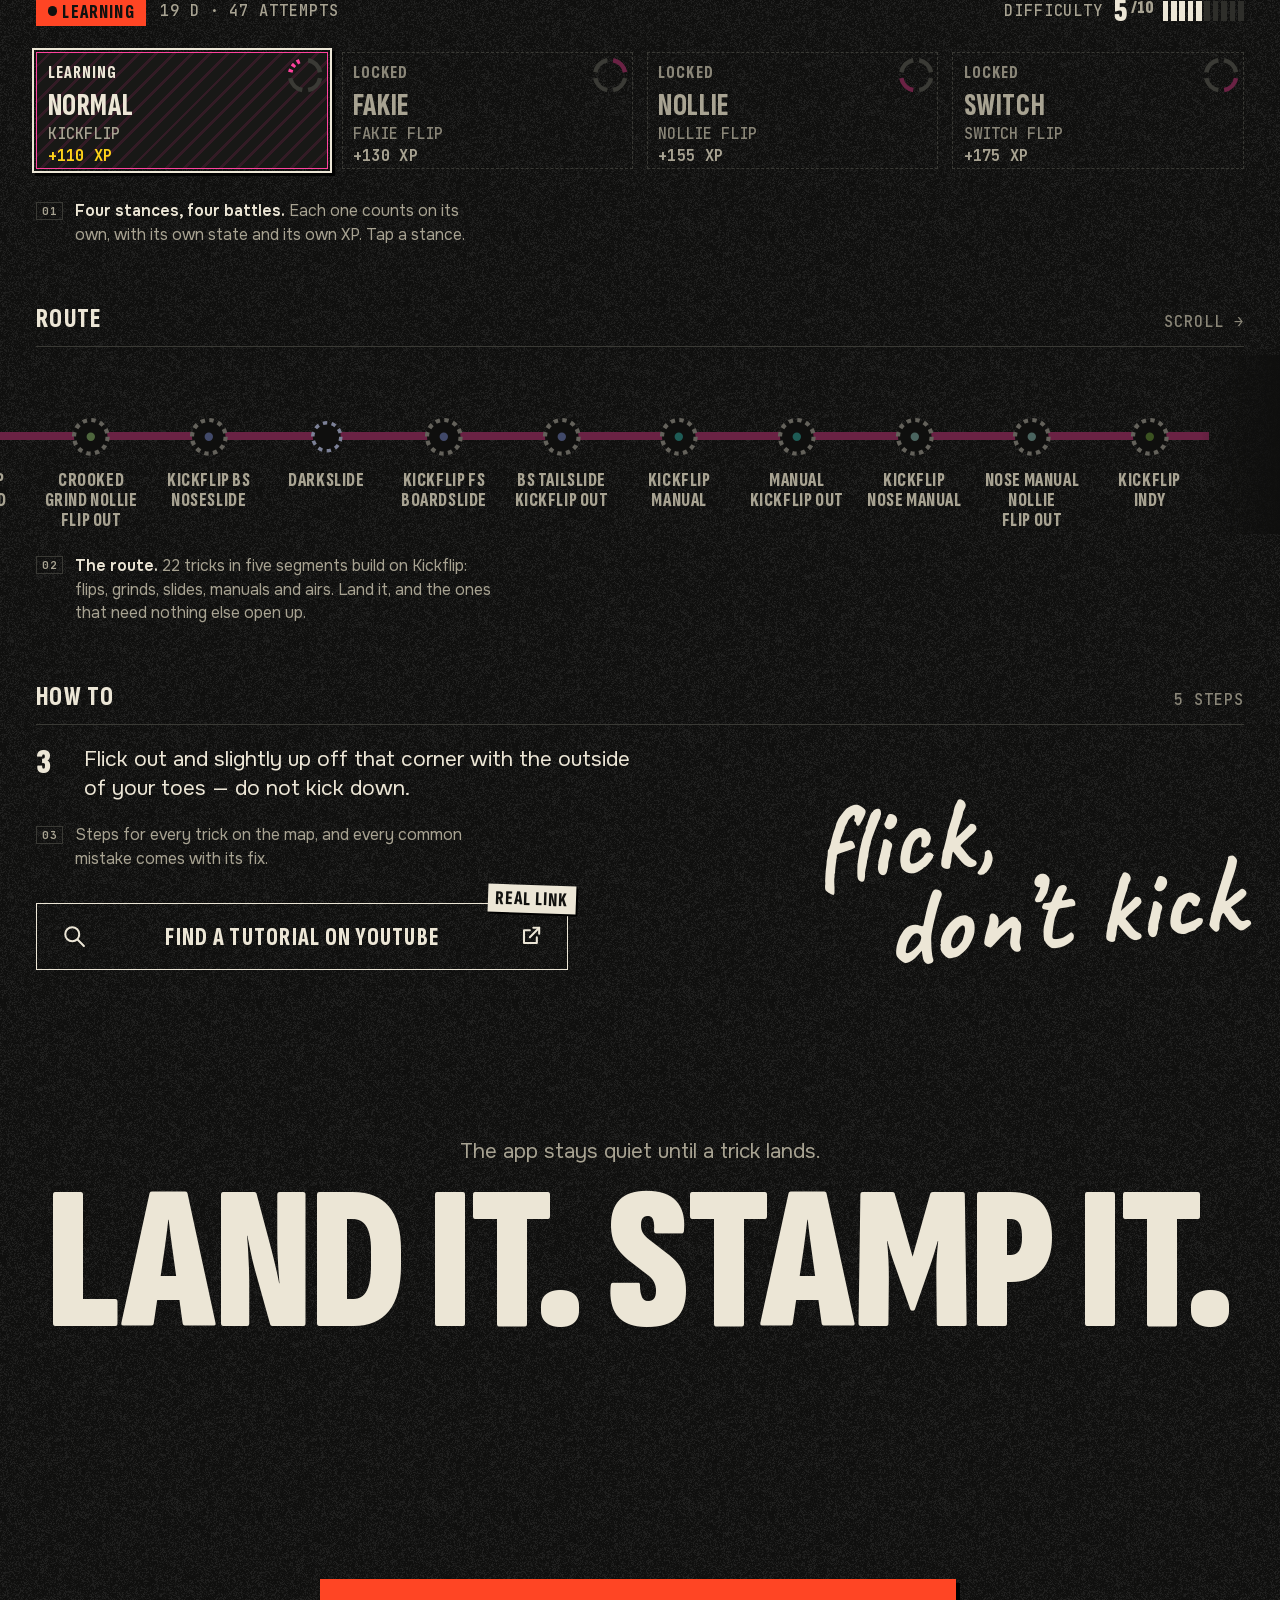
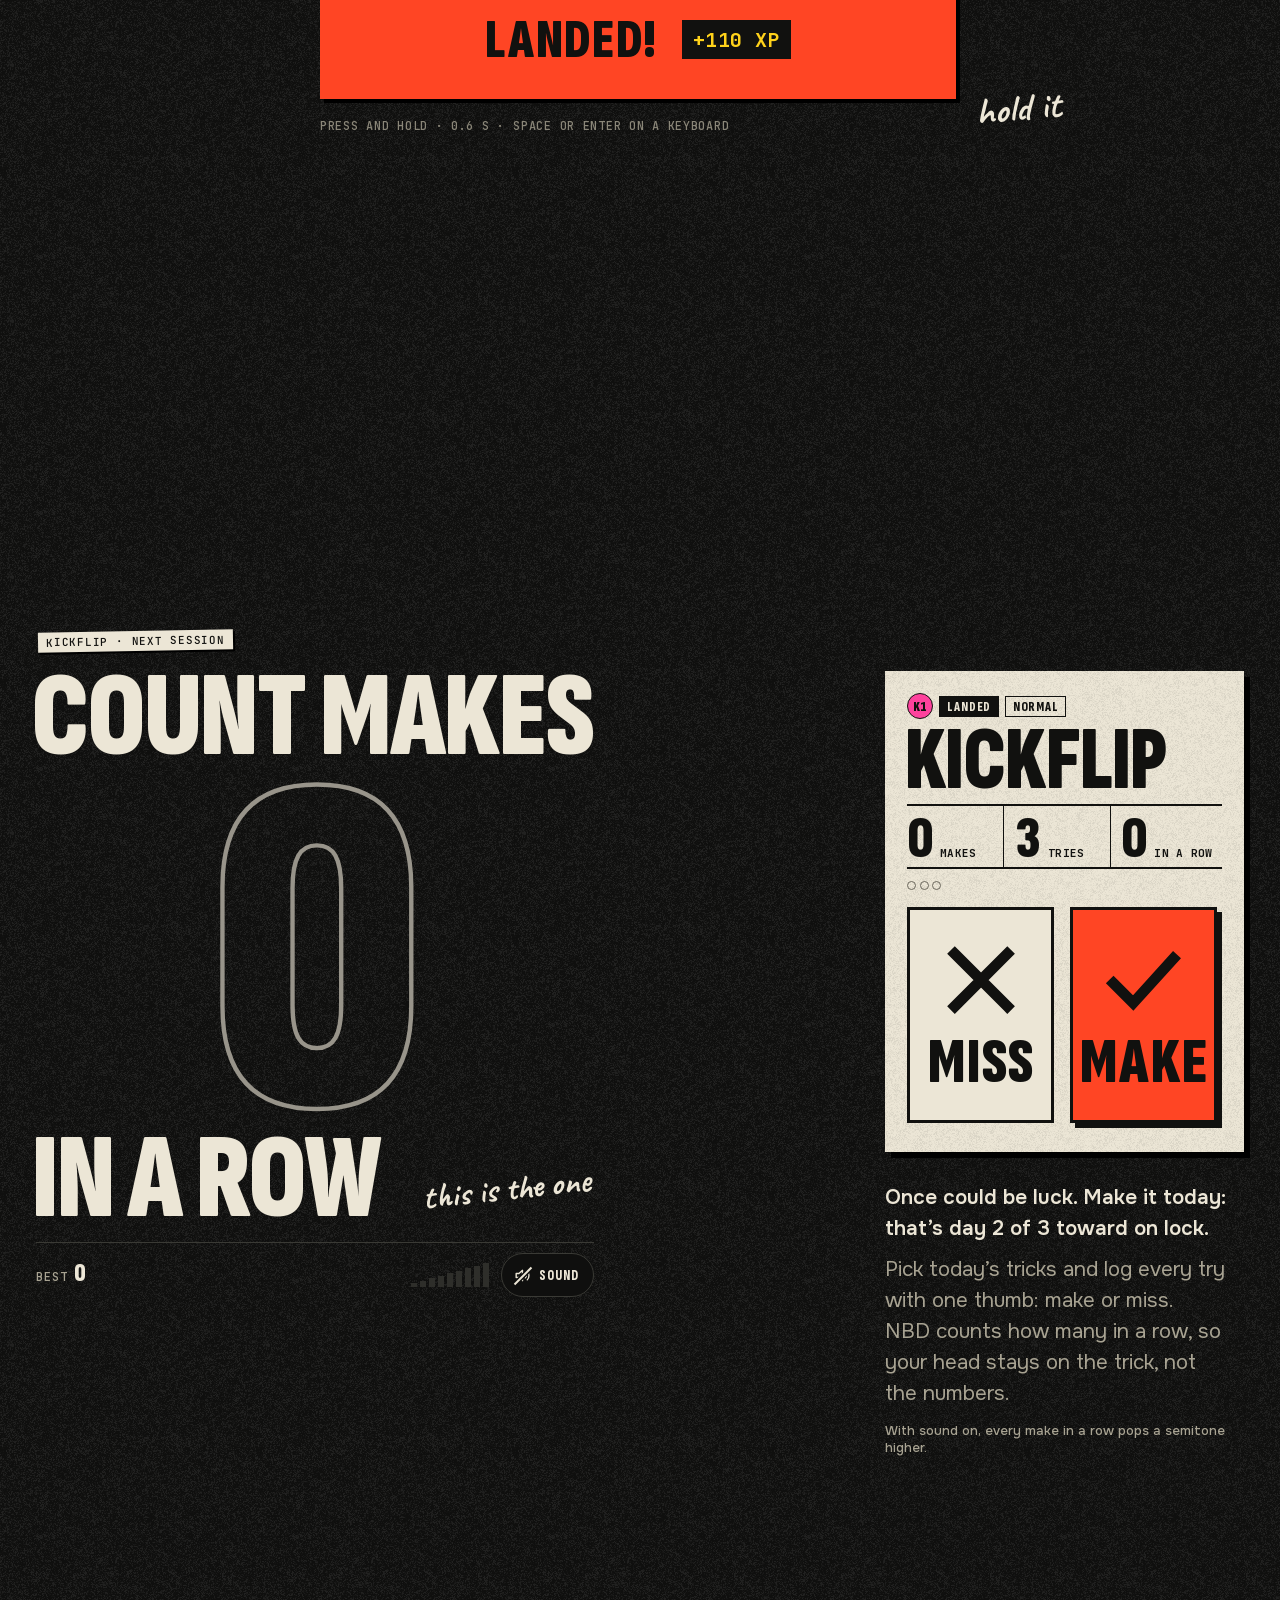
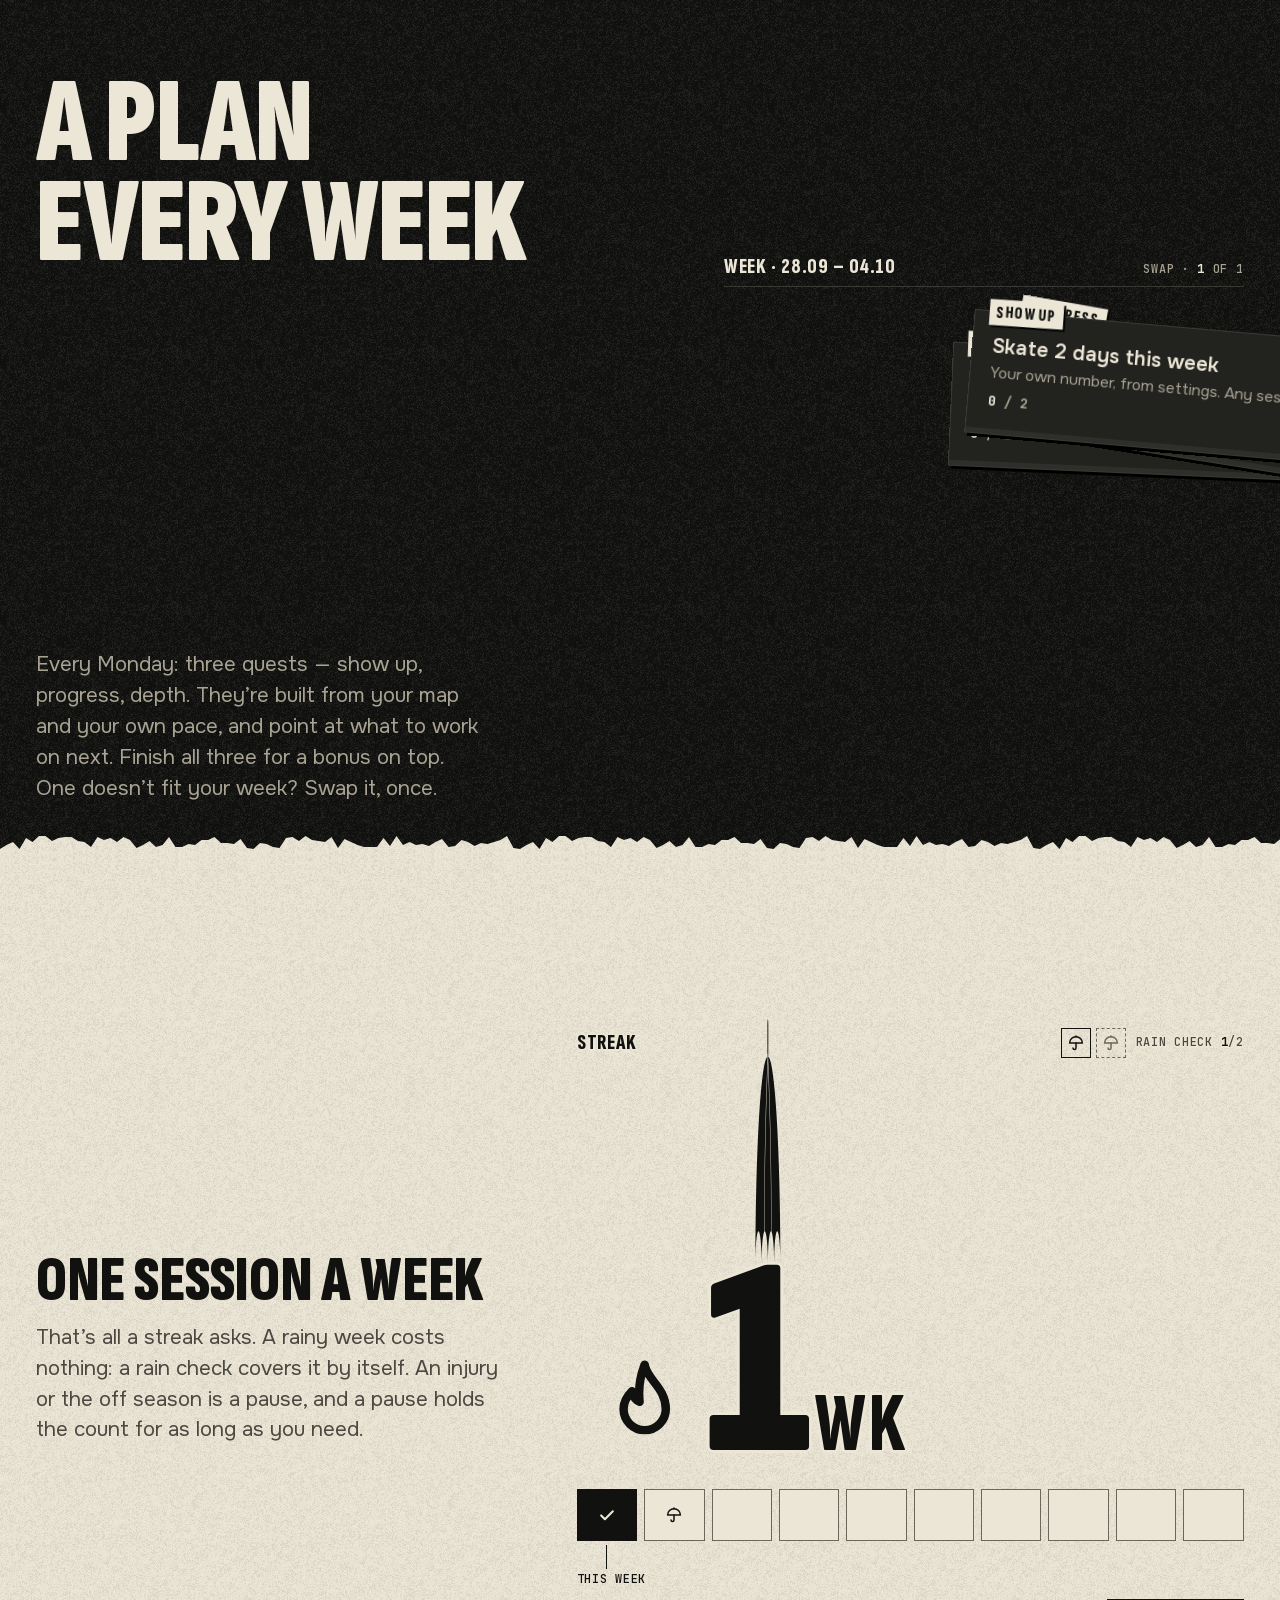
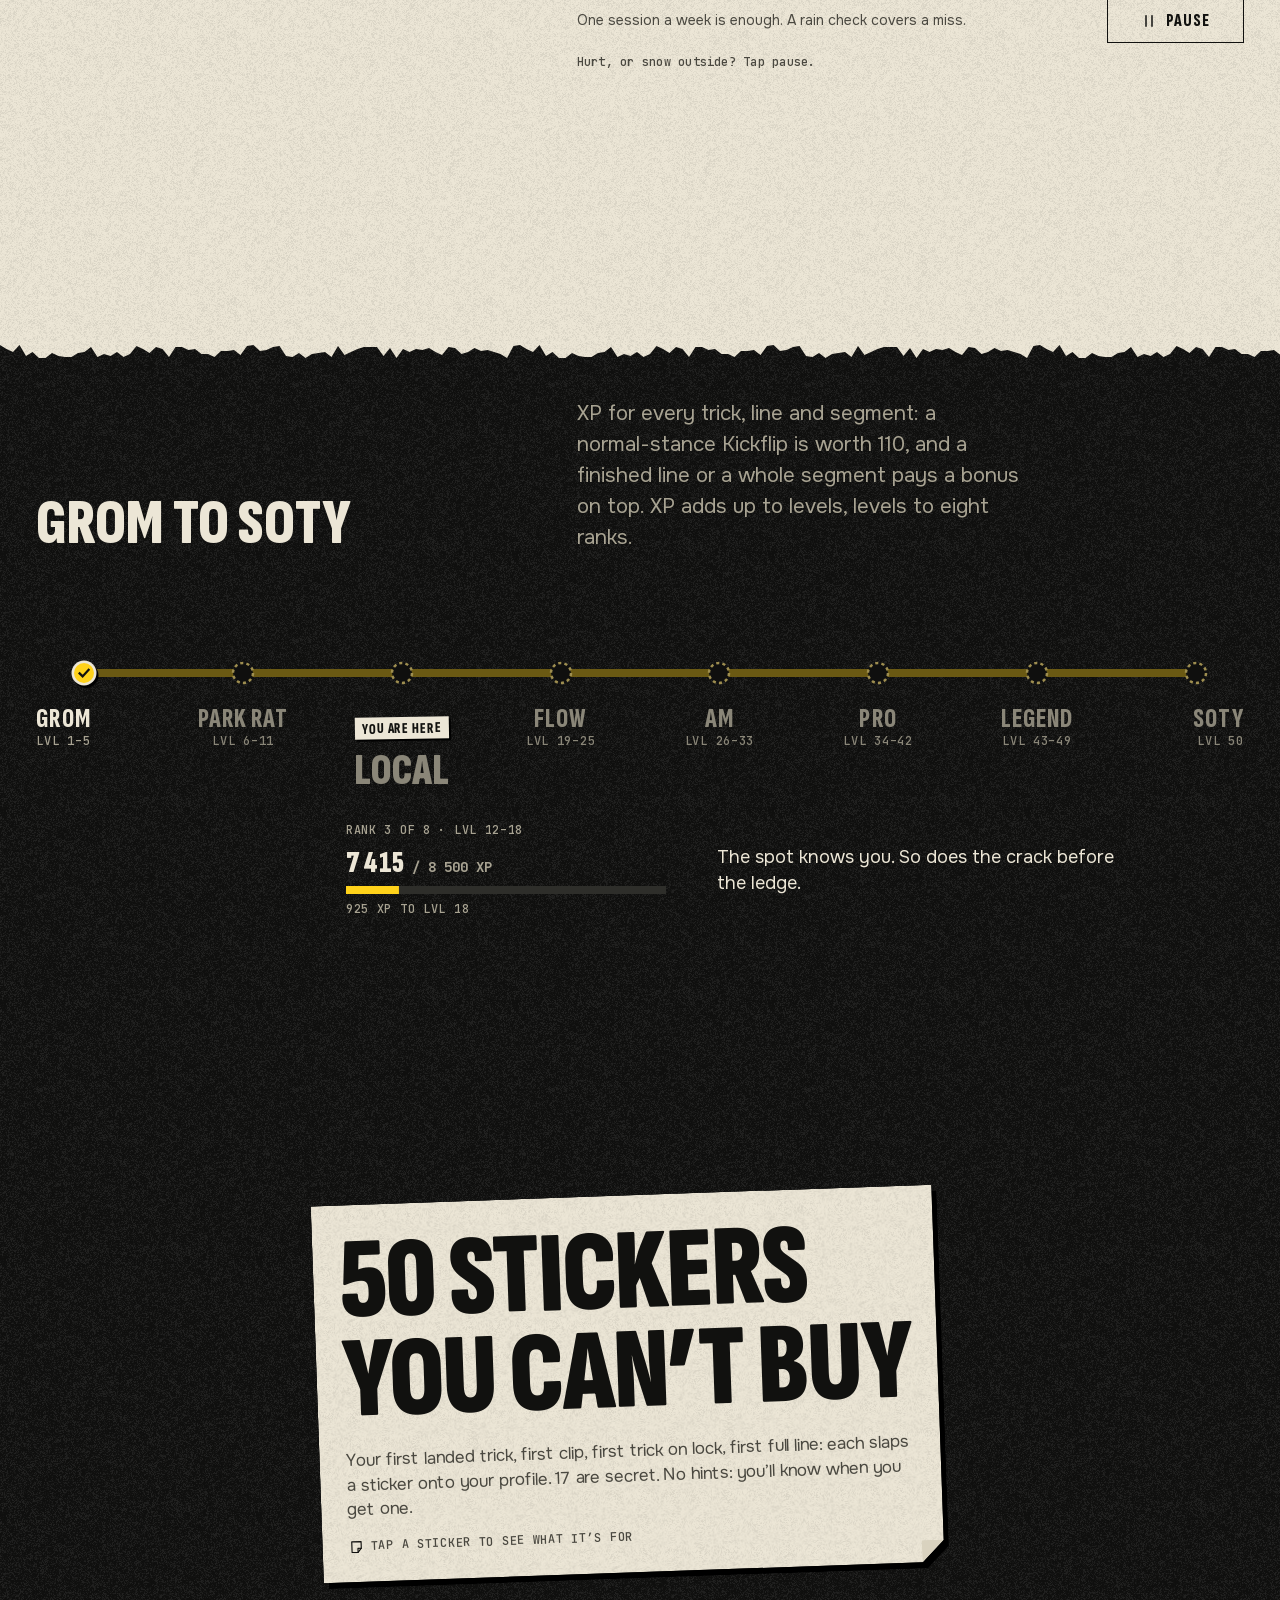
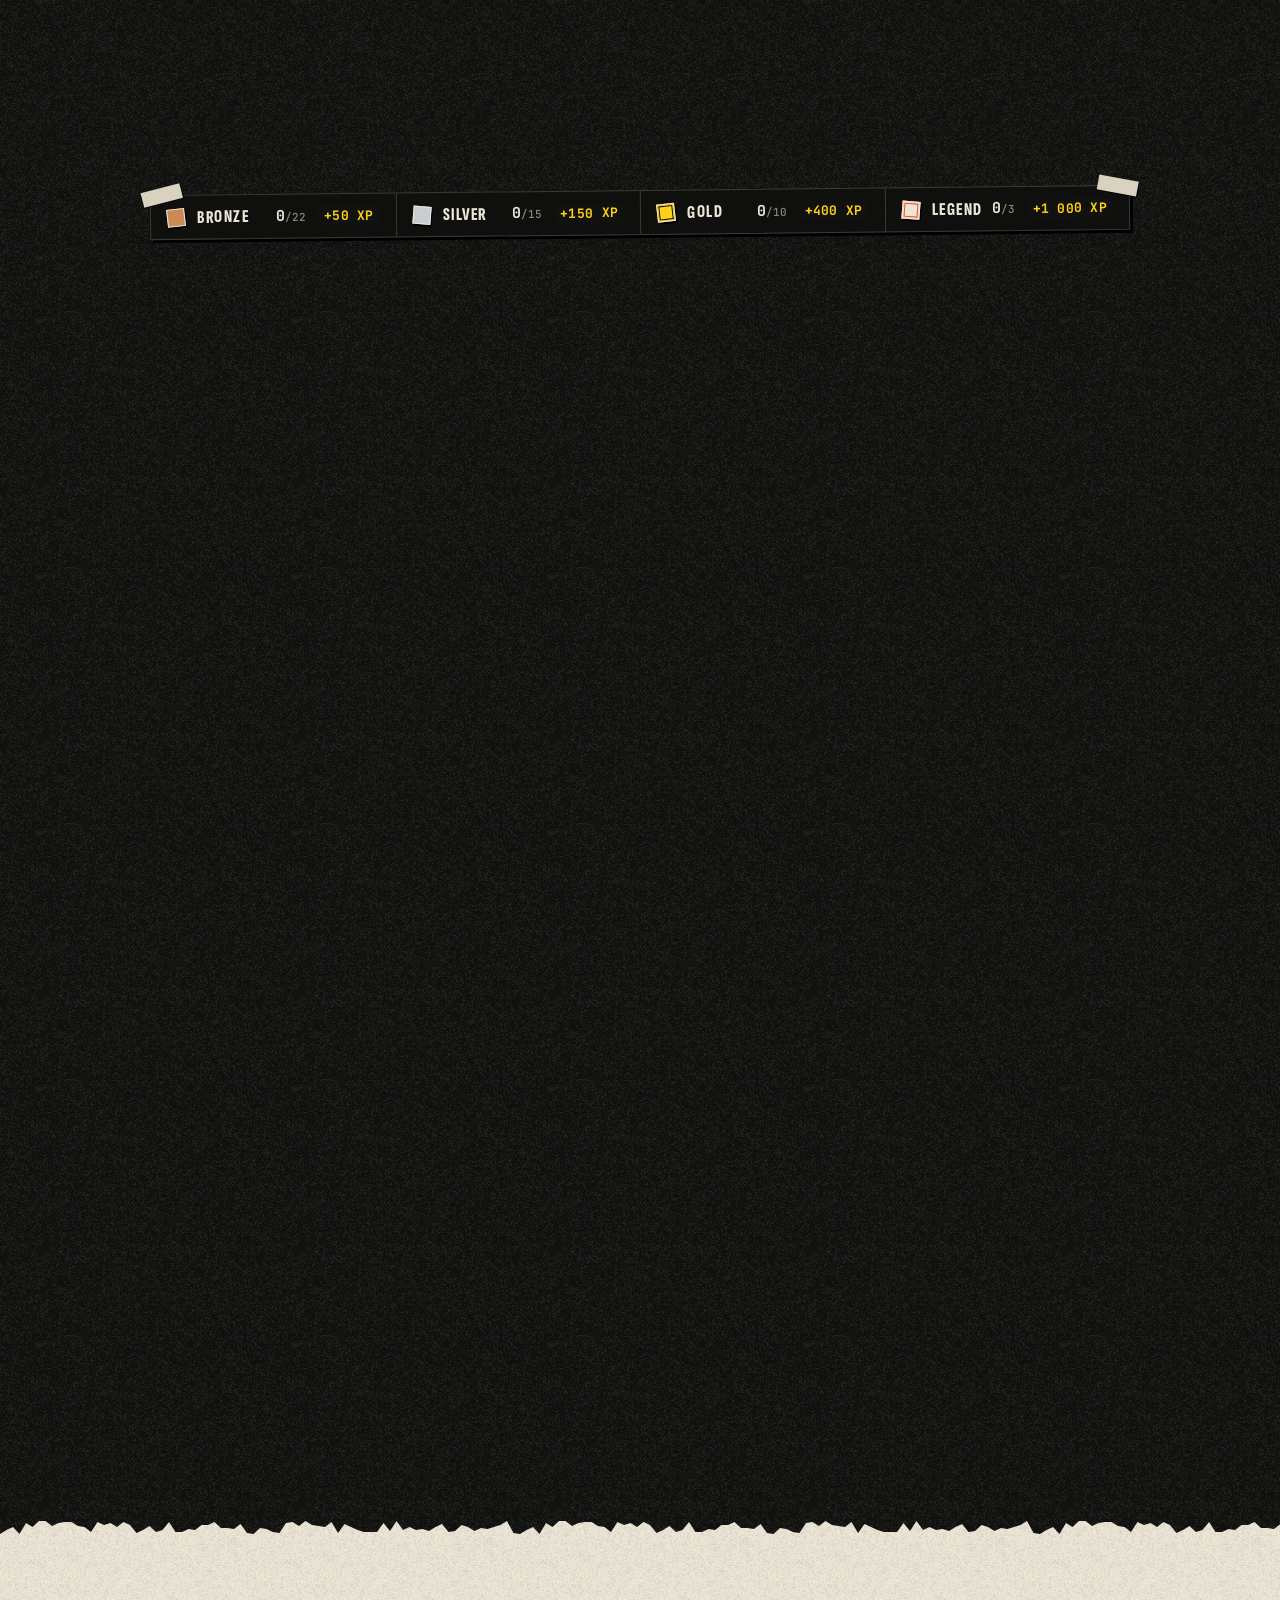
==== commit 5f18f58d: "feat: move the site to getnbd.app Published from xoyk/nbd d36be67 (site/). CNAME puts the site on ge" ====
--- a/index.html
+++ b/index.html
@@ -16,15 +16,15 @@
   </script>
   <title>NBD. — every skate trick on one map</title>
   <meta name="description" content="Every skate trick on one map. Tick what you’ve got, film your makes, count them in a row and watch your map light up.">
-  <link rel="canonical" href="https://xoyk.github.io/nbd-app/">
-  <link rel="alternate" hreflang="en" href="https://xoyk.github.io/nbd-app/">
-  <link rel="alternate" hreflang="ru" href="https://xoyk.github.io/nbd-app/ru/">
-  <link rel="alternate" hreflang="x-default" href="https://xoyk.github.io/nbd-app/">
+  <link rel="canonical" href="https://getnbd.app/">
+  <link rel="alternate" hreflang="en" href="https://getnbd.app/">
+  <link rel="alternate" hreflang="ru" href="https://getnbd.app/ru/">
+  <link rel="alternate" hreflang="x-default" href="https://getnbd.app/">
   <meta property="og:type" content="website">
   <meta property="og:title" content="NBD. — every skate trick on one map">
   <meta property="og:description" content="216 tricks, 10 segments, 39 lines. Land it, stamp it, light up your map. Coming soon to the App Store.">
-  <meta property="og:url" content="https://xoyk.github.io/nbd-app/">
-  <meta property="og:image" content="https://xoyk.github.io/nbd-app/assets/img/og-en.png">
+  <meta property="og:url" content="https://getnbd.app/">
+  <meta property="og:image" content="https://getnbd.app/assets/img/og-en.png">
   <meta property="og:image:width" content="1200">
   <meta property="og:image:height" content="630">
   <meta property="og:image:alt" content="NEVER BEEN DONE. Every skate trick on one map — the NBD trick map at night, every line lit.">
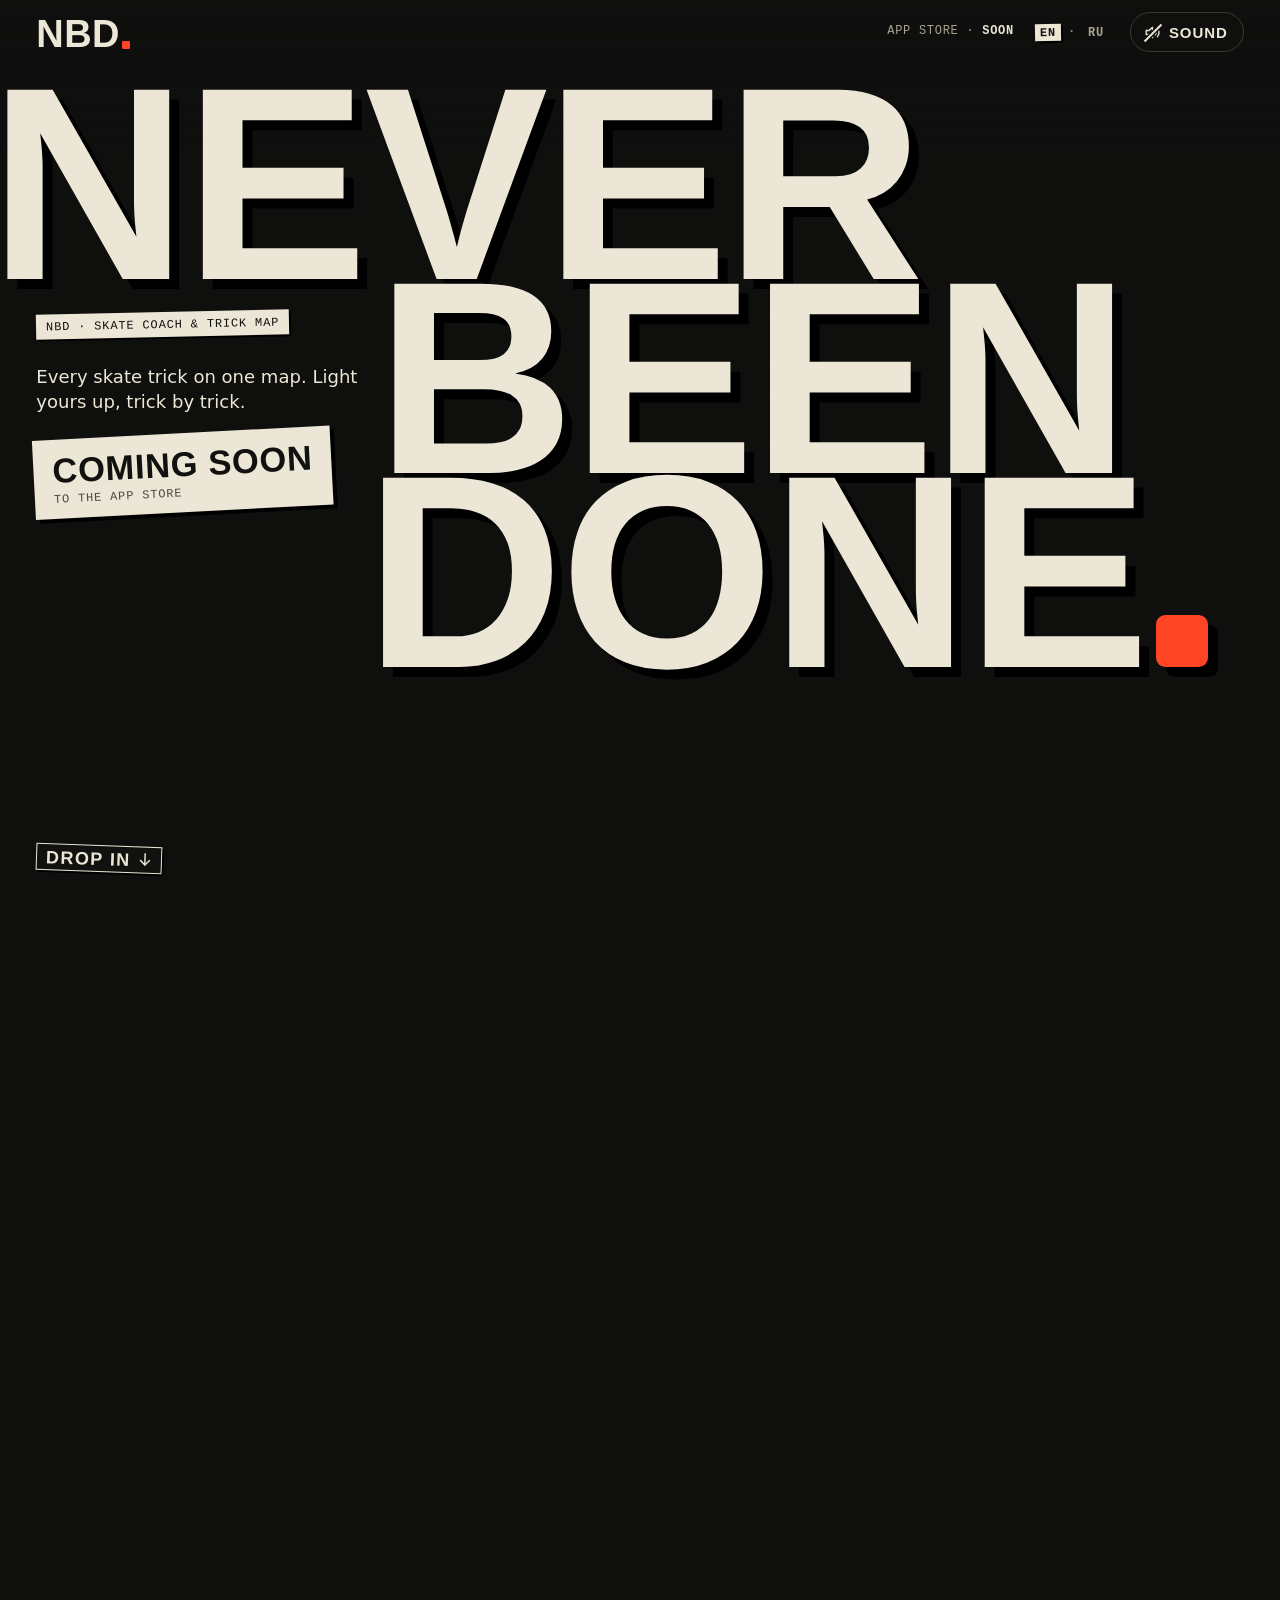
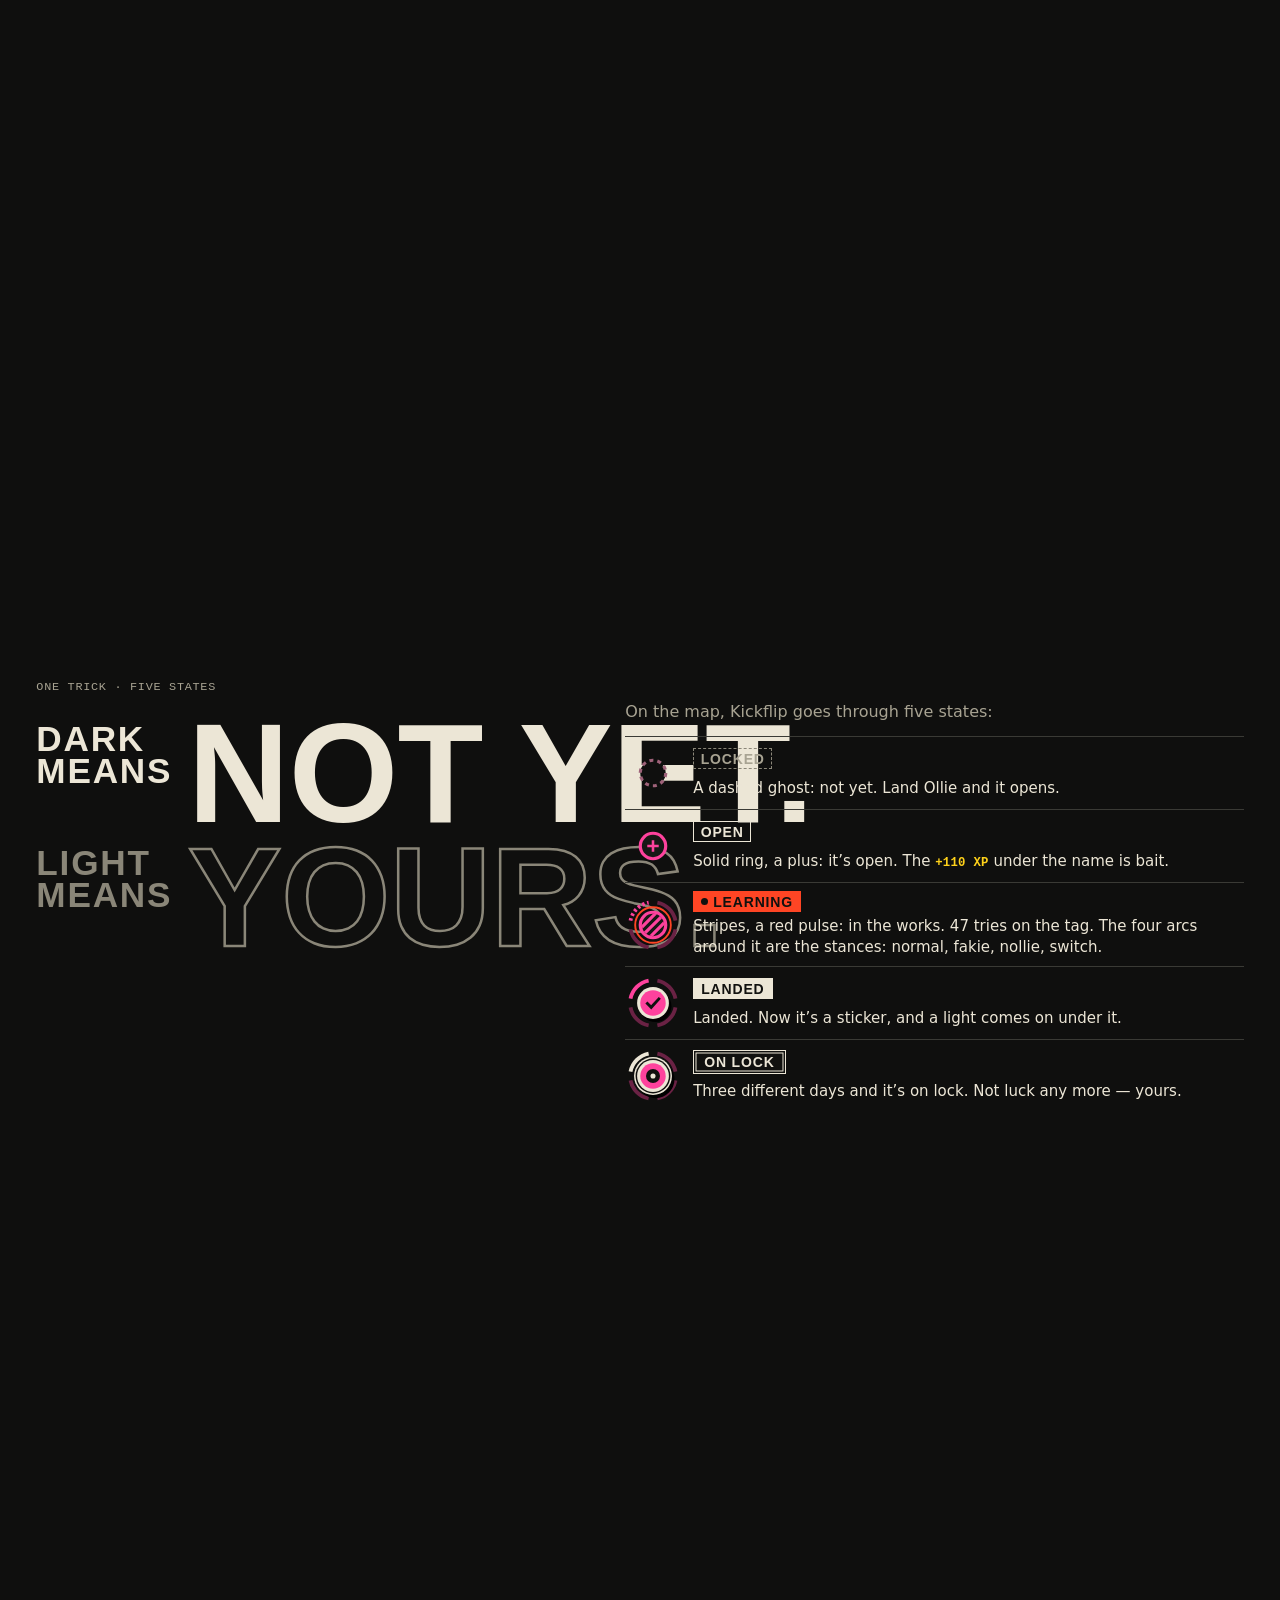
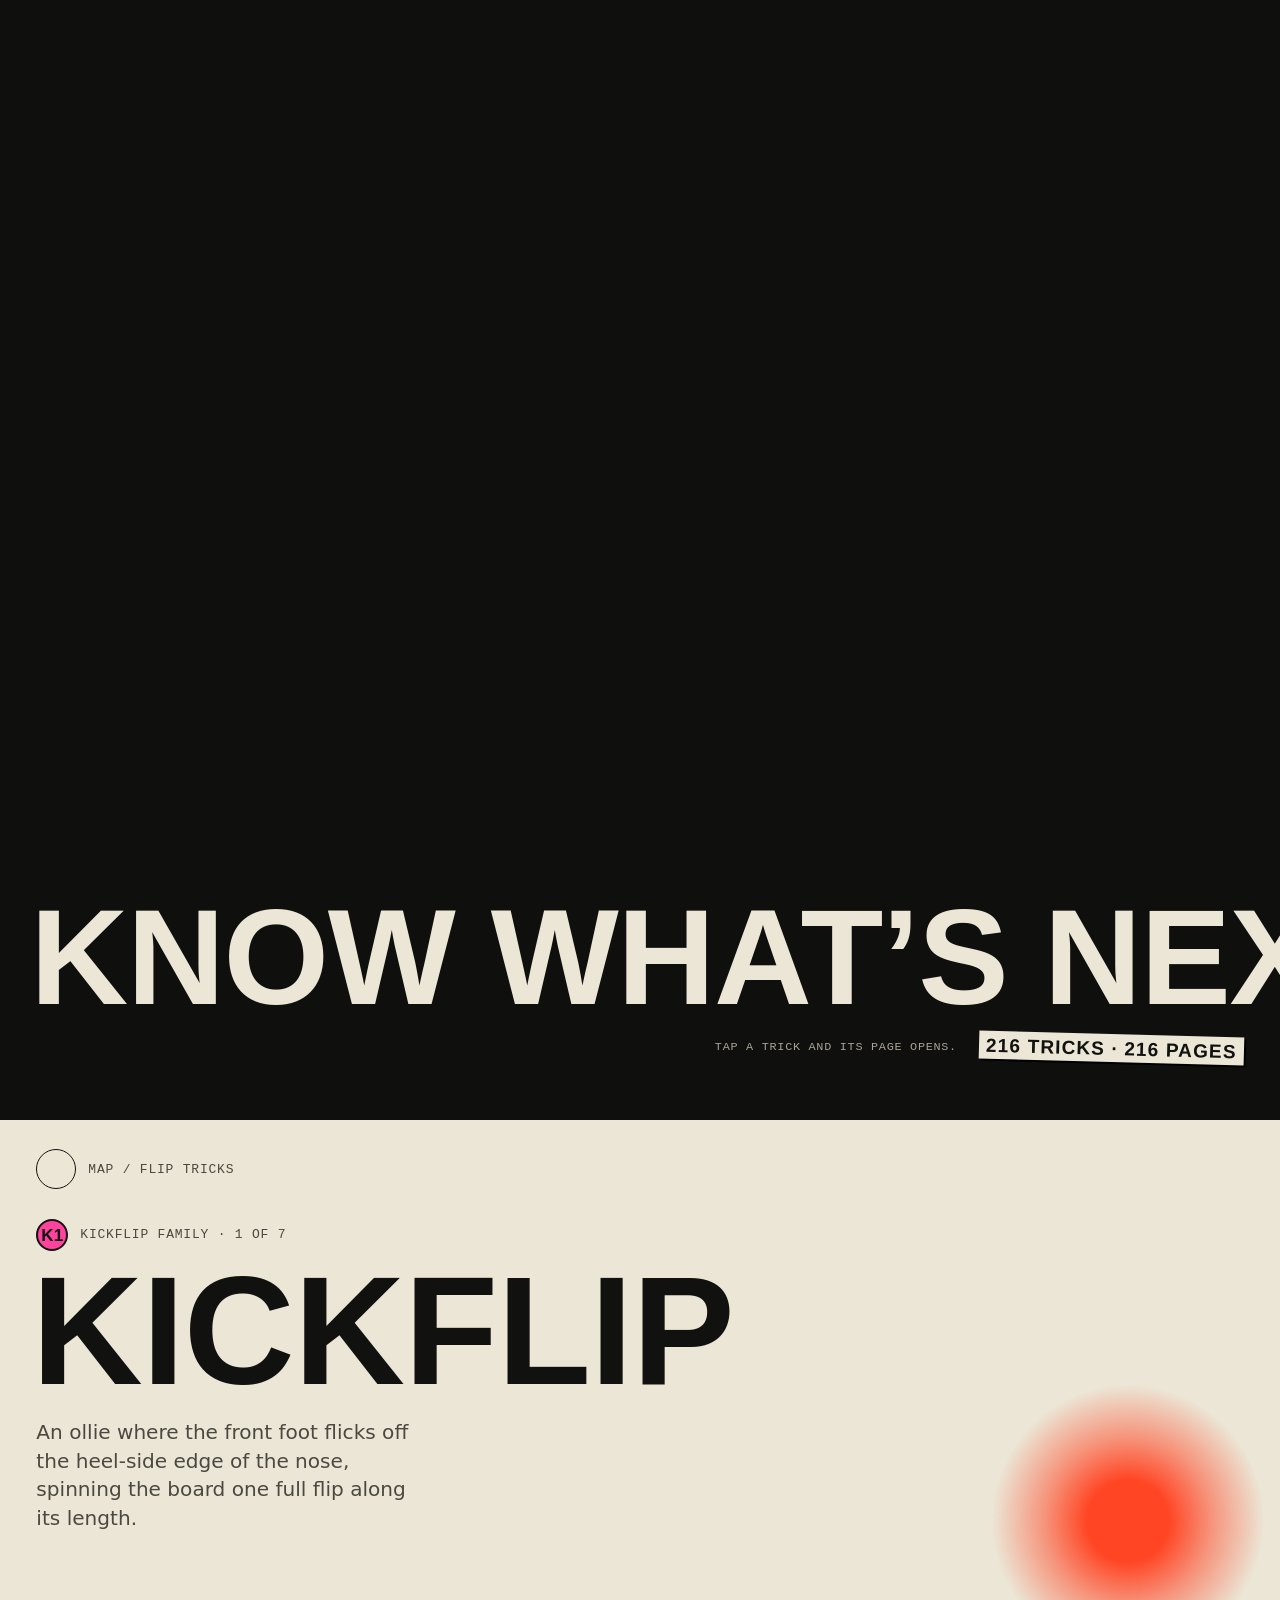
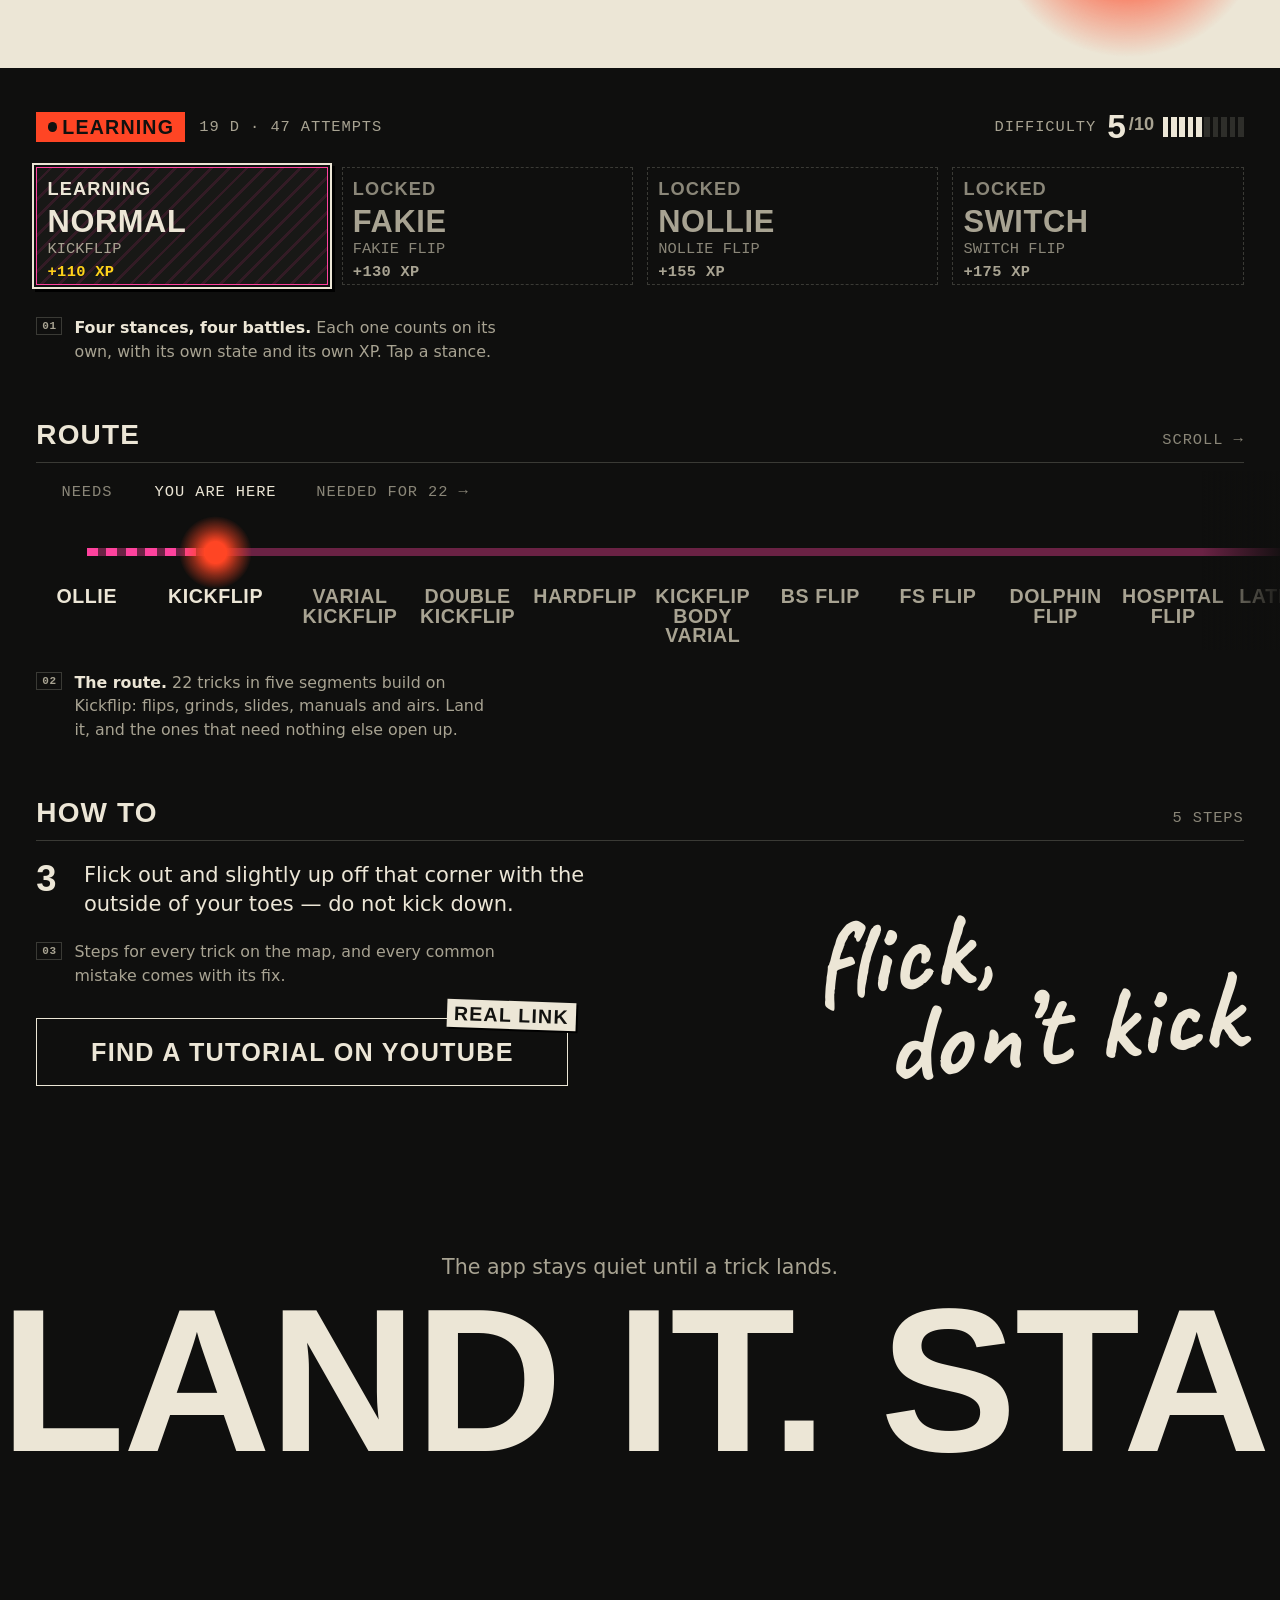
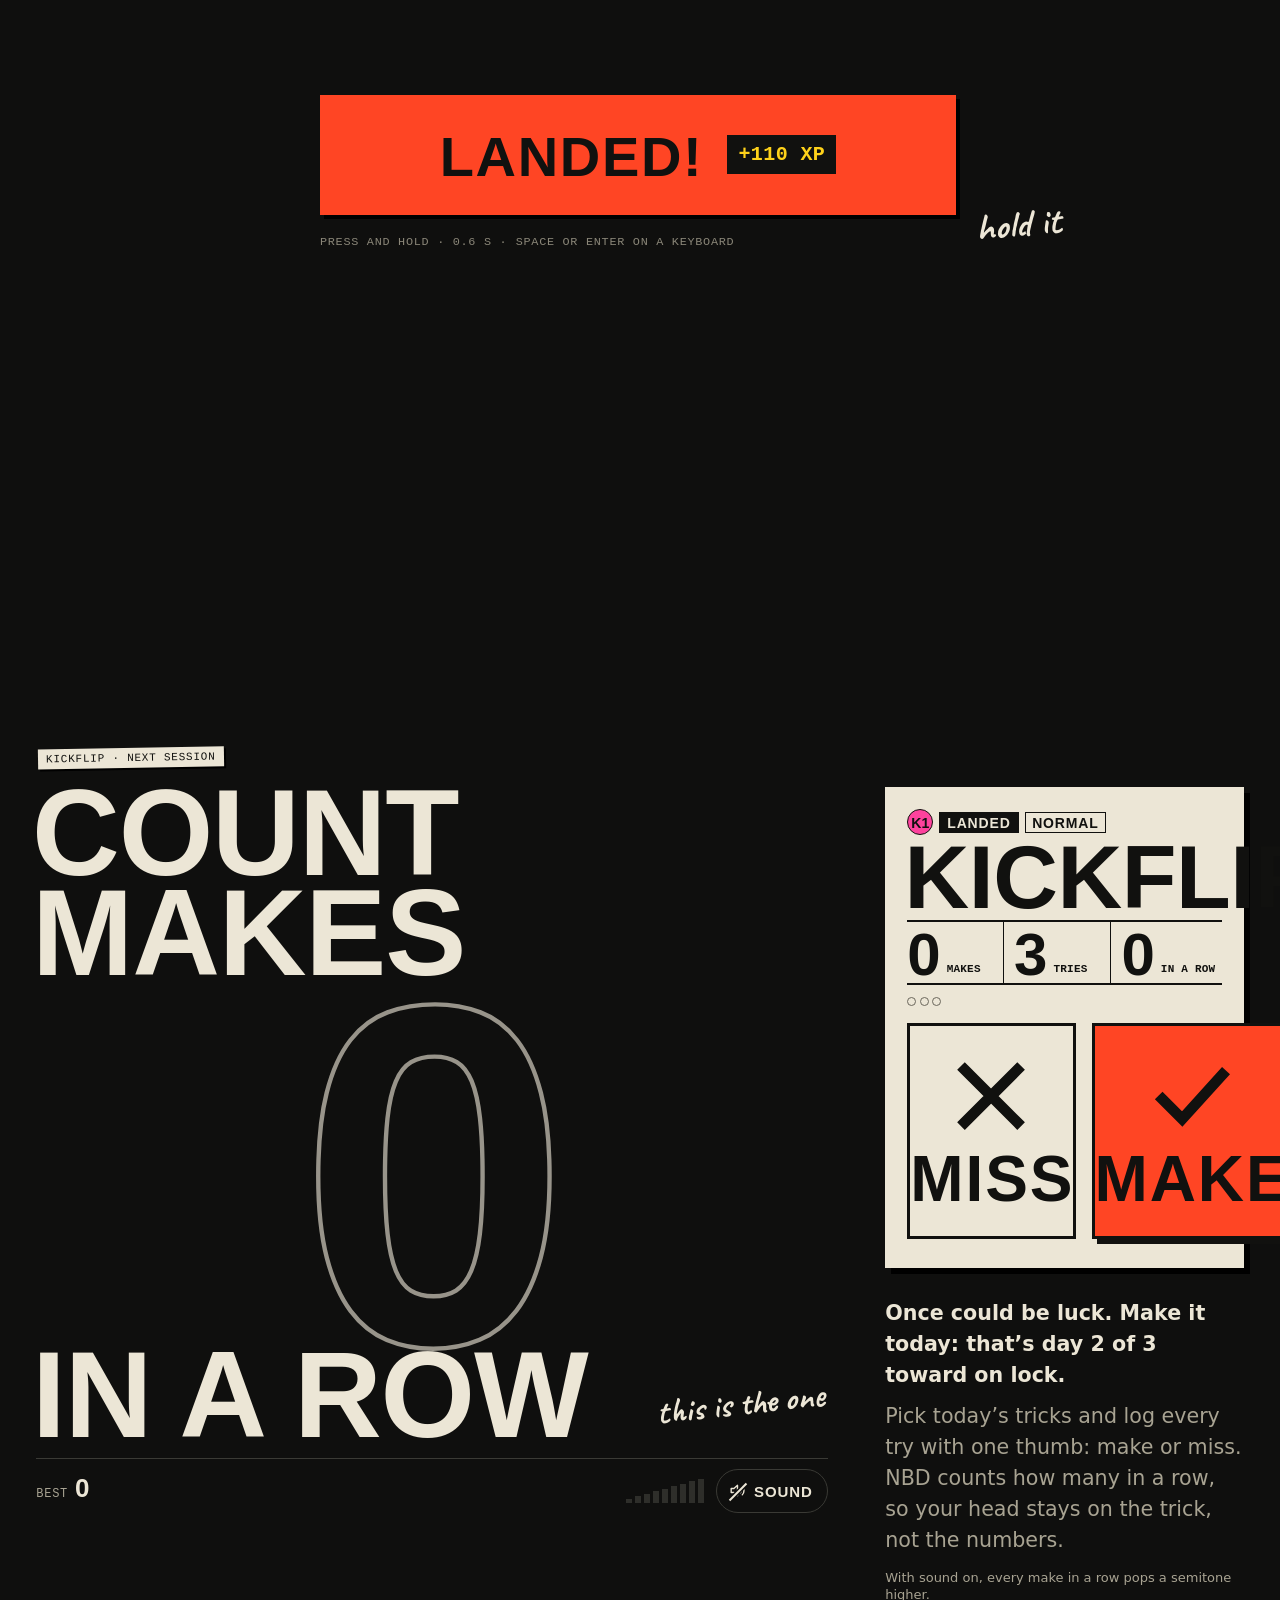
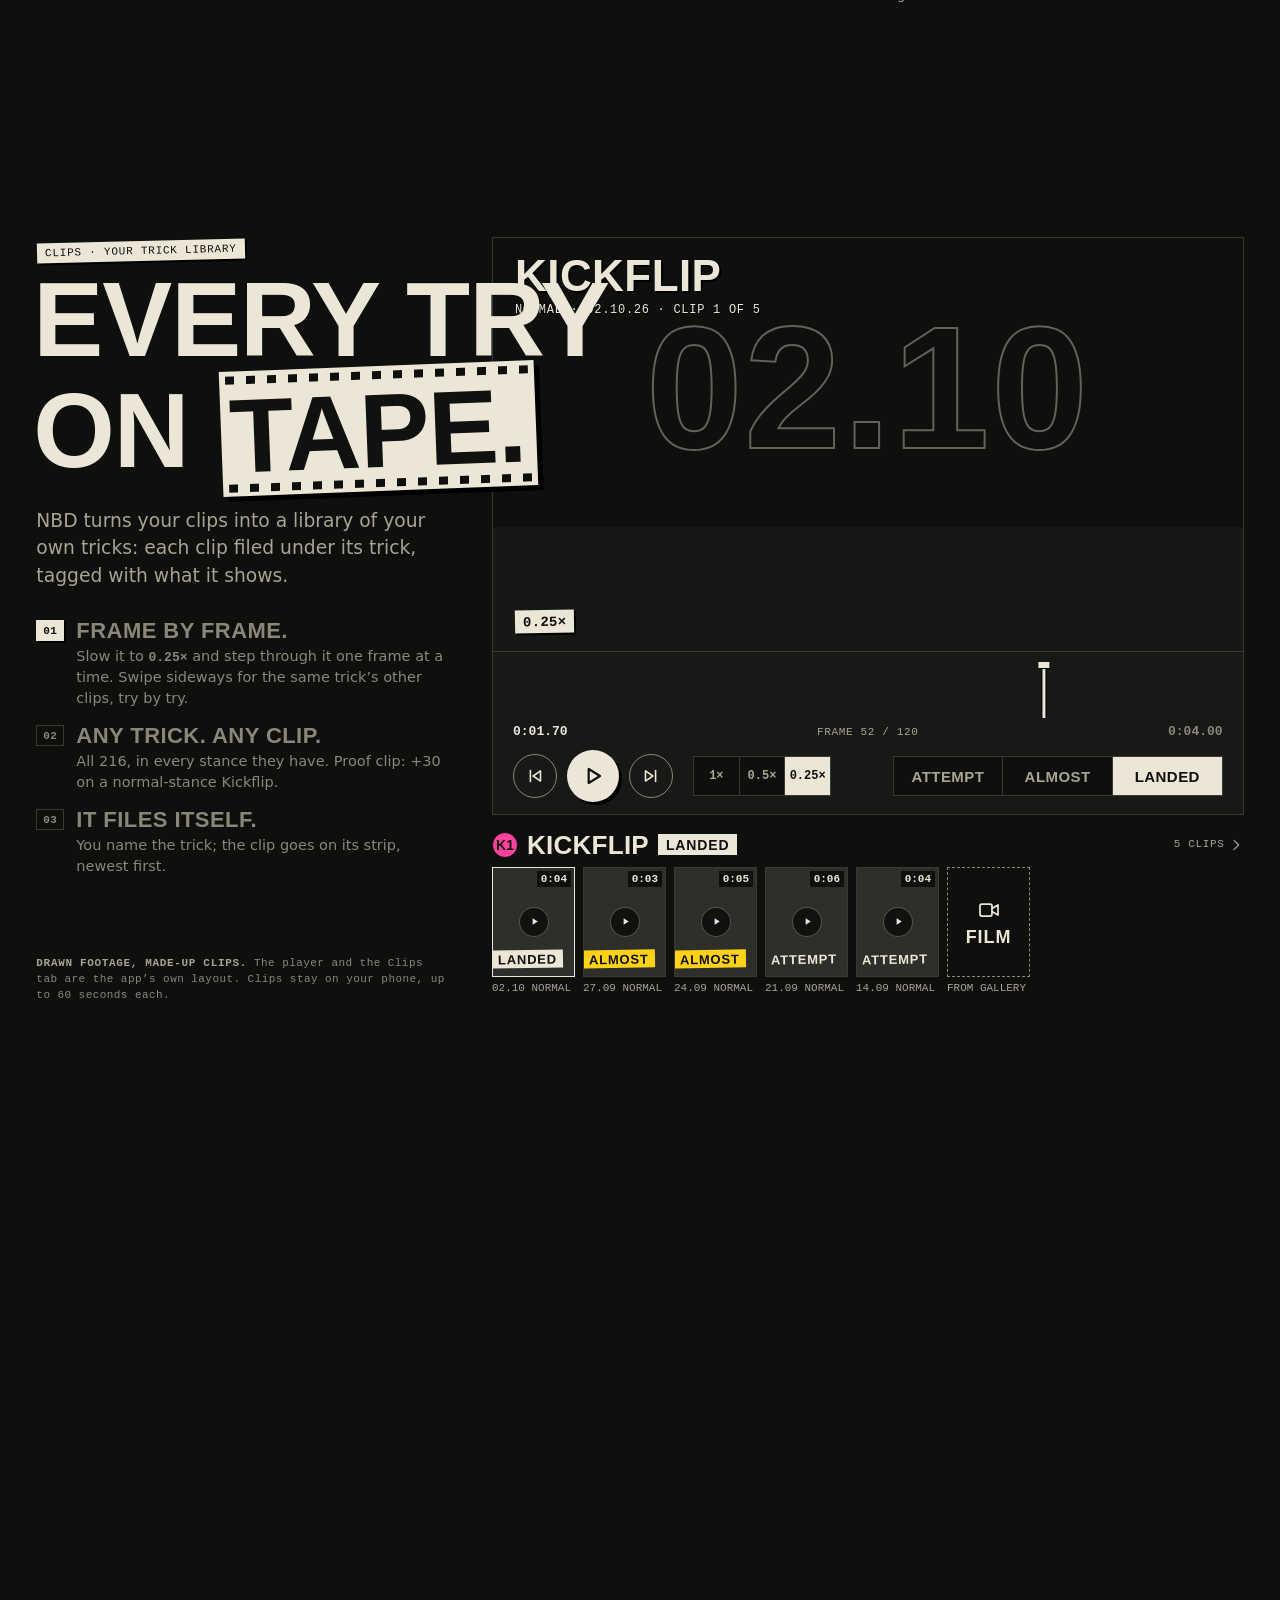
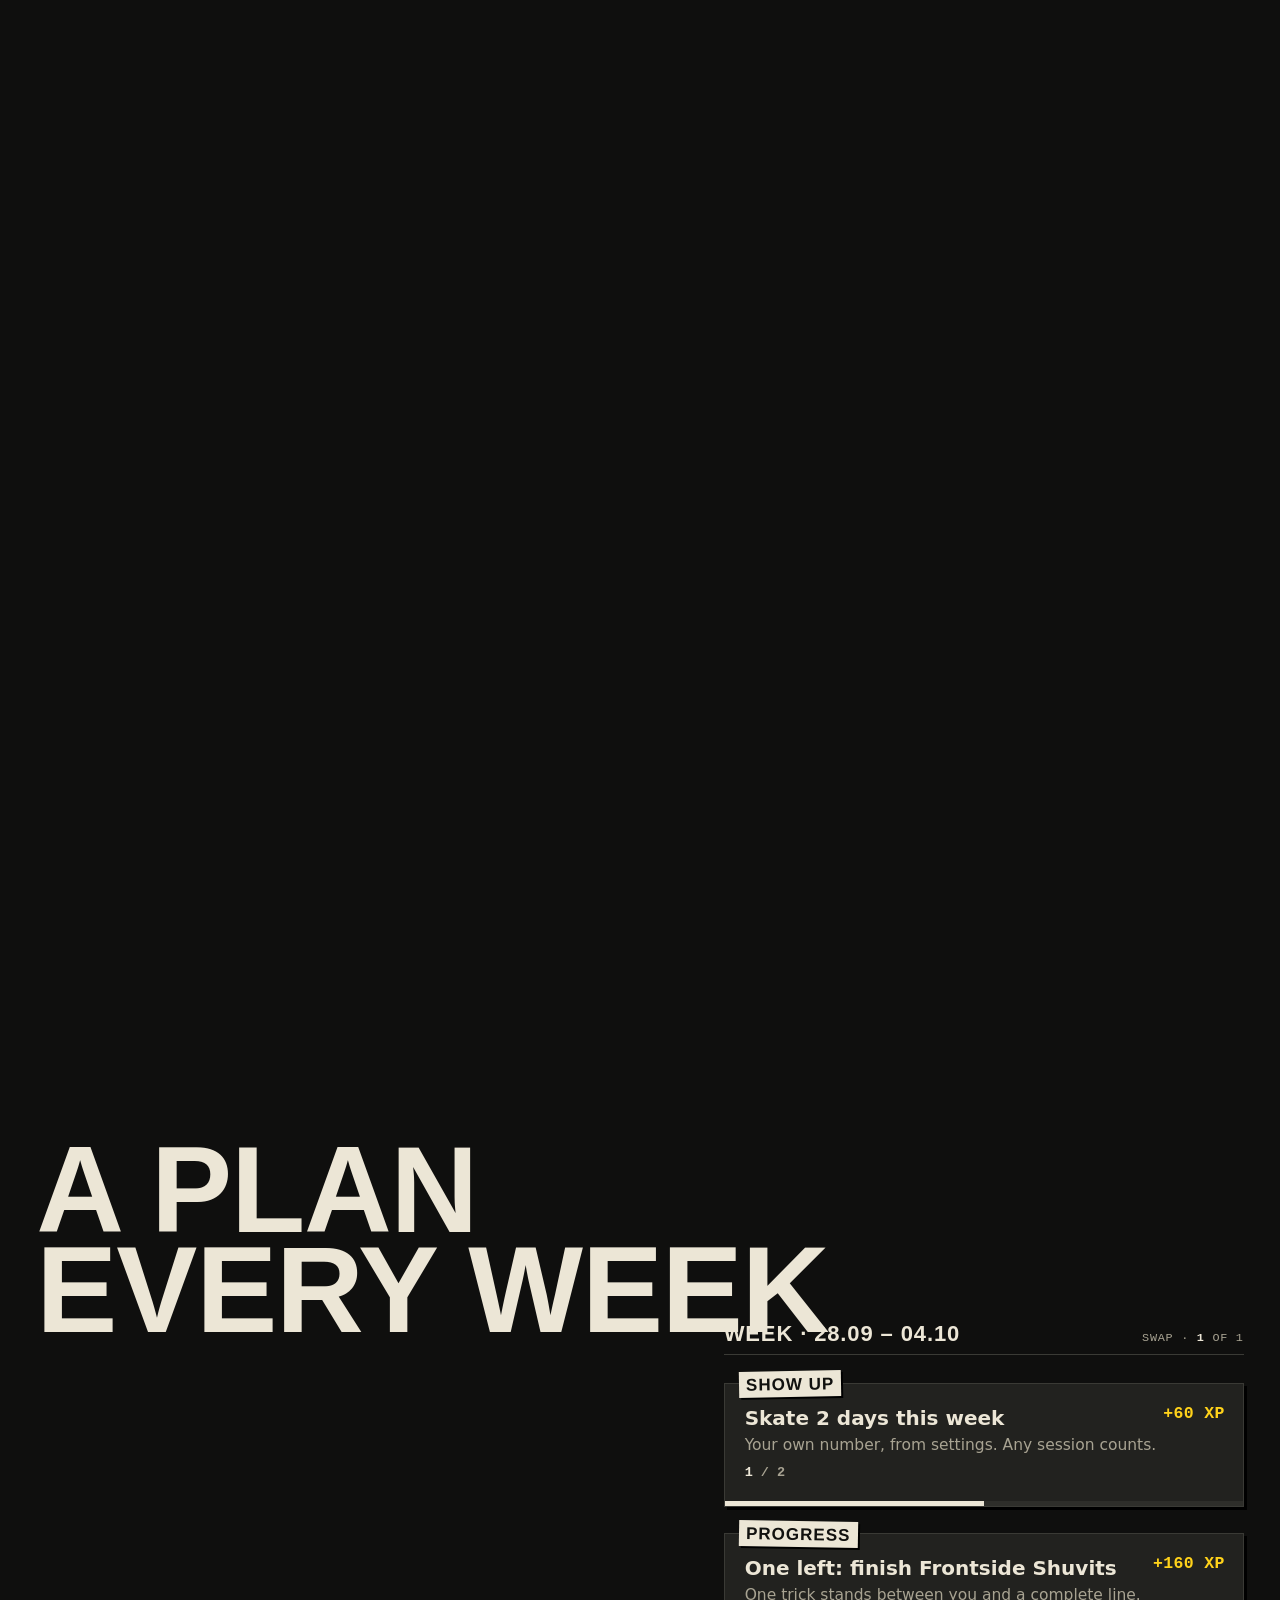
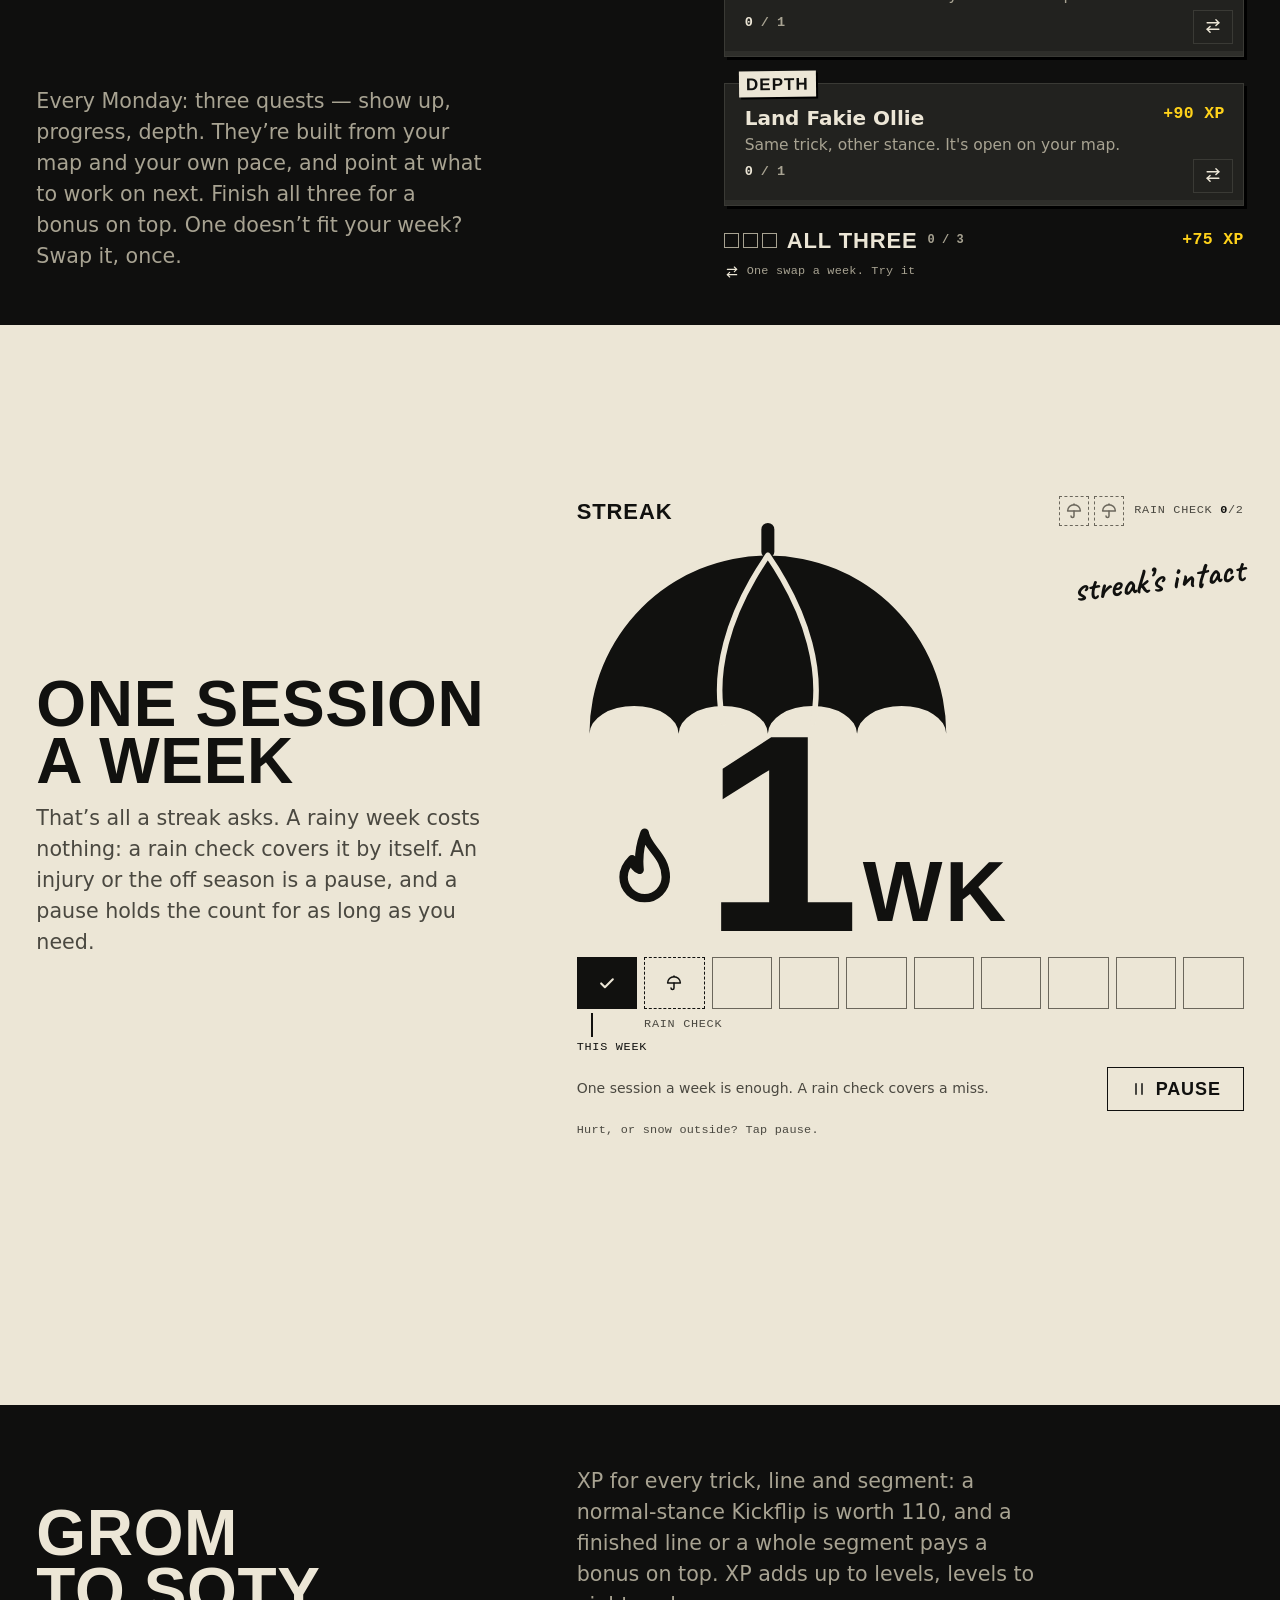
==== commit d853f077: "feat(site): the clips library section — every try on tape Built from NBD main 6b88e1f (branch claude" ====
--- a/index.html
+++ b/index.html
@@ -37,7 +37,7 @@
   <link rel="icon" type="image/png" sizes="32x32" href="./favicon-32.png">
   <link rel="icon" type="image/png" sizes="192x192" href="./icon-192.png">
   <link rel="apple-touch-icon" href="./apple-touch-icon.png">
-  <link rel="stylesheet" href="./css/site.css?v=5140451769">
+  <link rel="stylesheet" href="./css/site.css?v=6d35459fce">
   <link rel="preload" href="./assets/fonts/sofia-900.woff2" as="font" type="font/woff2" crossorigin>
   <link rel="preload" href="./assets/fonts/onest-400.woff2" as="font" type="font/woff2" crossorigin>
   <link rel="preload" href="./assets/data/map.json" as="fetch" crossorigin>
@@ -573,6 +573,175 @@
 </section>
 
 <!-- ▲ session -->
+<!-- ▼ library -->
+<section class="s s-library" id="library" data-section="library" data-pin="2.8" aria-labelledby="library-title">
+  <!-- library — "Every try on tape." The app's clips as a library of your own tricks (docs/site/library-facts.md).
+       One pinned stage; the scroll is the thumb on the player's scrubber. Three cuts of one Kickflip battle (14.09
+       attempt → 27.09 almost → today, the make), then the app's add-clip sheet, paper, slides up over the player for
+       "Which trick?" (every trick on a reel, the app's own search) and carries on up off the top as the Clips tab,
+       filed, on grip, rises behind it: scrolling forward everything travels up, and back it all comes down again
+       (library.js; the script clones the column onto the sheet). Every piece of footage is drawn by js/lib/board.js.
+       Everything inside the recreations is the app's English on both pages (lang="en"). Without the script this is
+       one still: the make at frame 52 / 120 and the filed tab. -->
+  <div class="pin lib" data-stage data-phase="a">
+
+    <!-- The words: the head on a phone (it slides off as the player takes the screen), the left column on a desktop. -->
+    <div class="lib-col">
+      <header class="lib-head" data-head>
+        <p class="lib-kicker"><span>Clips · your trick library</span></p>
+        <h2 class="lib-title t-poster" id="library-title"><span class="lib-title__l">Every try</span> <span class="lib-title__l">on <span class="lib-film">tape.</span></span></h2>
+        <p class="lib-lede">NBD turns your clips into a library of your own tricks: each clip filed under its trick, tagged with what it shows.</p>
+      </header>
+      <p class="lib-honest" data-honest><b>Drawn footage, made-up clips.</b> <span class="lib-honest__more">The player and the Clips tab are the app’s own layout. Clips stay on your phone, up to 60 seconds each.</span></p>
+      <ol class="lib-beats list-reset" role="list" data-beats>
+        <li class="lib-beat is-on" data-beat="a"><span class="lib-beat__n" aria-hidden="true">01</span><p class="lib-beat__t"><b>Frame by frame.</b> <span class="lib-beat__long">Slow it to <code lang="en">0.25×</code> and step through it one frame at a time. Swipe sideways for the same trick’s other clips, try by try.</span><span class="lib-beat__short" aria-hidden="true">Slow it to <code lang="en">0.25×</code> and step one frame at a time.</span></p></li>
+        <li class="lib-beat" data-beat="b"><span class="lib-beat__n" aria-hidden="true">02</span><p class="lib-beat__t"><b>Any trick. Any clip.</b> <span class="lib-beat__long">All 216 tricks, in every stance they have. Find one by name, then tag what the clip shows: <span class="lib-ktag" lang="en">attempt</span> <span class="lib-ktag lib-ktag--almost" lang="en">almost</span> <span class="lib-ktag lib-ktag--landed" lang="en">landed</span>. A landed clip is the proof: +25% of the trick’s XP, <span class="nowrap">+30</span> on a normal-stance Kickflip.</span><span class="lib-beat__short" aria-hidden="true">All 216, in every stance they have. Proof clip: <span class="nowrap">+30</span> on a normal-stance Kickflip.</span></p></li>
+        <li class="lib-beat" data-beat="c"><span class="lib-beat__n" aria-hidden="true">03</span><p class="lib-beat__t"><b>It files itself.</b> <span class="lib-beat__long">Film a try or pick a video from your gallery, say which trick it is, and it goes on that trick’s shelf. One strip per trick, newest first: a few weeks in, Kickflip’s strip holds the whole battle.</span><span class="lib-beat__short" aria-hidden="true">You name the trick; the clip goes on its strip, newest first.</span></p></li>
+      </ol>
+    </div>
+
+    <!-- ============ the battle: the app's clip player (src/features/clips/ClipPlayerScreen.tsx) and, under it, the
+         Kickflip group of the Clips tab as it stood that day -->
+    <div class="lib-rail" data-rail>
+      <figure class="lib-player" data-player role="group" aria-label="The app’s clip player: Kickflip, normal stance, 2 October, clip 1 of 5, tagged landed. At a quarter speed, frame 52 of 120: the flick. The footage is drawn: just the board, no rider.">
+        <div class="lib-video" data-video>
+          <i class="lib-video__floor" data-floor aria-hidden="true"></i>
+          <p class="lib-date" data-date aria-hidden="true"><span data-date-t data-today-dm>02.10</span></p>
+          <canvas class="lib-video__cv" data-cv aria-hidden="true"></canvas>
+          <!-- still --><noscript><img class="lib-still" src="./assets/img/library-still.webp?v=8b0fa67360" width="800" height="420" alt="" loading="lazy" decoding="async"><svg class="lib-still" viewBox="0 0 800 420" preserveAspectRatio="xMidYMax meet" aria-hidden="true" focusable="false"><path class="lib-still__arrow" d="M459.2 293.7Q435.1 293.7 430.8 257.7M426.7 267.9L430.8 257.7L437.2 266.6"/><g class="lib-still__note" transform="rotate(-6 465.2 293.7)"><text x="465.2" y="305.7" dx="3" dy="3" class="lib-still__shadow">there’s the flick</text><text x="465.2" y="305.7">there’s the flick</text></g></svg></noscript><!-- /still -->
+          <div class="lib-top" aria-hidden="true" lang="en">
+            <p class="lib-top__name">Kickflip</p>
+            <p class="lib-top__meta" data-meta>Normal · <span data-today-dmy>02.10.26</span> · clip 1 of 5</p>
+          </div>
+          <span class="lib-speedtape" data-speedtape aria-hidden="true" lang="en">0.25×</span>
+          <div class="lib-hand" data-hand aria-hidden="true"><svg class="lib-hand__arrow" data-hand-arrow width="1" height="1" fill="none" stroke="currentColor" stroke-width="2.6" stroke-linecap="round" stroke-linejoin="round" focusable="false"><path d=""/></svg><span class="t-hand" lang="en">there’s the flick</span></div>
+          <button class="lib-video__tap js-only" type="button" data-tap aria-label="Play or pause" lang="en"></button>
+        </div>
+
+        <div class="lib-panel" lang="en">
+          <div class="lib-scrub" data-scrub role="slider" tabindex="0" aria-label="Frame scrubber" aria-valuemin="1" aria-valuemax="120" aria-valuenow="52" aria-valuetext="frame 52 / 120">
+            <canvas class="lib-scrub__cv" data-strip aria-hidden="true"></canvas>
+            <i class="lib-scrub__head" data-head-mark aria-hidden="true"></i>
+          </div>
+          <div class="lib-time" aria-hidden="true">
+            <b data-cur>0:01.70</b>
+            <span data-frame>frame 52 / 120</span>
+            <b class="lib-time__len" data-len>0:04.00</b>
+          </div>
+          <div class="lib-transport">
+            <button class="lib-rbtn js-only" type="button" data-step="-1" aria-label="Previous frame"><svg class="icon" width="22" height="22" viewBox="0 0 24 24" fill="none" stroke="currentColor" stroke-width="1.75" stroke-linecap="round" stroke-linejoin="round" aria-hidden="true" focusable="false"><path d="M7 6v12"/><path d="M18 6.5v11l-8-5.5z"/></svg></button>
+            <button class="lib-play js-only" type="button" data-play aria-label="Play" aria-pressed="false"><svg class="icon lib-play__i lib-play__i--play" width="26" height="26" viewBox="0 0 24 24" fill="none" stroke="currentColor" stroke-width="2" stroke-linecap="round" stroke-linejoin="round" aria-hidden="true" focusable="false"><path d="M8 5.5v13l10.5-6.5z"/></svg><svg class="icon lib-play__i lib-play__i--pause" width="26" height="26" viewBox="0 0 24 24" fill="none" stroke="currentColor" stroke-width="2" stroke-linecap="round" stroke-linejoin="round" aria-hidden="true" focusable="false"><path d="M8 5v14"/><path d="M16 5v14"/></svg></button>
+            <button class="lib-rbtn js-only" type="button" data-step="1" aria-label="Next frame"><svg class="icon" width="22" height="22" viewBox="0 0 24 24" fill="none" stroke="currentColor" stroke-width="1.75" stroke-linecap="round" stroke-linejoin="round" aria-hidden="true" focusable="false"><path d="M17 6v12"/><path d="M6 6.5v11l8-5.5z"/></svg></button>
+            <div class="lib-seg lib-speed" role="radiogroup" aria-label="Speed">
+              <button type="button" role="radio" aria-checked="false" data-speed="1" disabled>1×</button>
+              <button type="button" role="radio" aria-checked="false" data-speed="0.5" disabled>0.5×</button>
+              <button type="button" role="radio" aria-checked="true" data-speed="0.25" disabled>0.25×</button>
+            </div>
+            <div class="lib-tagrow" aria-hidden="true">
+              <p class="lib-taglabel">what’s on the clip</p>
+              <div class="lib-seg lib-tags" data-tags><span data-k="attempt">attempt</span><span data-k="almost">almost</span><span data-k="landed" class="is-on">landed</span></div>
+            </div>
+          </div>
+        </div>
+      </figure>
+
+      <!-- Kickflip's group in the Clips tab, as it stood on the day on screen: tiles newest first, rows of four. -->
+      <div class="lib-strip" data-strip-group aria-hidden="true" lang="en">
+        <p class="lib-group__h"><span class="bullet bullet--s" style="--line: #FE429D">K1</span><span class="lib-group__name">Kickflip</span><span class="chip chip--landed" data-chip>landed</span><span class="lib-group__n"><span data-n>5 clips</span><svg class="icon" width="16" height="16" viewBox="0 0 24 24" fill="none" stroke="currentColor" stroke-width="1.75" stroke-linecap="round" stroke-linejoin="round" aria-hidden="true" focusable="false"><path d="M9 5l7 7-7 7"/></svg></span></p>
+        <div class="lib-tiles" data-tiles>
+          <div class="lib-tile is-landed" data-clip="k-today"><div class="lib-tile__box"><canvas class="lib-tile__cv"></canvas><span class="lib-tile__play"><svg viewBox="0 0 24 24" width="13" height="13" fill="currentColor" focusable="false"><path d="M8.5 6v12l9.5-6z"/></svg></span><span class="lib-tile__len">0:04</span><span class="lib-tile__tag" data-k="landed">landed</span></div><p class="lib-tile__cap"><span data-today-dm>02.10</span> Normal</p></div>
+          <div class="lib-tile" data-clip="k-2709"><div class="lib-tile__box"><canvas class="lib-tile__cv"></canvas><span class="lib-tile__play"><svg viewBox="0 0 24 24" width="13" height="13" fill="currentColor" focusable="false"><path d="M8.5 6v12l9.5-6z"/></svg></span><span class="lib-tile__len">0:03</span><span class="lib-tile__tag" data-k="almost">almost</span></div><p class="lib-tile__cap">27.09 Normal</p></div>
+          <div class="lib-tile" data-clip="k-2409"><div class="lib-tile__box"><canvas class="lib-tile__cv"></canvas><span class="lib-tile__play"><svg viewBox="0 0 24 24" width="13" height="13" fill="currentColor" focusable="false"><path d="M8.5 6v12l9.5-6z"/></svg></span><span class="lib-tile__len">0:05</span><span class="lib-tile__tag" data-k="almost">almost</span></div><p class="lib-tile__cap">24.09 Normal</p></div>
+          <div class="lib-tile" data-clip="k-2109"><div class="lib-tile__box"><canvas class="lib-tile__cv"></canvas><span class="lib-tile__play"><svg viewBox="0 0 24 24" width="13" height="13" fill="currentColor" focusable="false"><path d="M8.5 6v12l9.5-6z"/></svg></span><span class="lib-tile__len">0:06</span><span class="lib-tile__tag" data-k="attempt">attempt</span></div><p class="lib-tile__cap">21.09 Normal</p></div>
+          <div class="lib-tile" data-clip="k-1409"><div class="lib-tile__box"><canvas class="lib-tile__cv"></canvas><span class="lib-tile__play"><svg viewBox="0 0 24 24" width="13" height="13" fill="currentColor" focusable="false"><path d="M8.5 6v12l9.5-6z"/></svg></span><span class="lib-tile__len">0:04</span><span class="lib-tile__tag" data-k="attempt">attempt</span></div><p class="lib-tile__cap">14.09 Normal</p></div>
+          <div class="lib-tile lib-tile--film"><div class="lib-tile__box"><svg class="icon" width="24" height="24" viewBox="0 0 24 24" fill="none" stroke="currentColor" stroke-width="1.75" stroke-linecap="round" stroke-linejoin="round" focusable="false"><path d="M3 8a2 2 0 0 1 2-2h8a2 2 0 0 1 2 2v8a2 2 0 0 1-2 2H5a2 2 0 0 1-2-2z"/><path d="M15 10.5l6-3.5v10l-6-3.5"/></svg><b>Film</b></div><p class="lib-tile__cap">from gallery</p></div>
+        </div>
+      </div>
+    </div>
+
+    <p class="lib-toast js-only" data-toast lang="en" aria-hidden="true">Clip’s in <span aria-hidden="true">·</span> <b>+30 XP</b></p>
+
+    <!-- ============ "Which trick?": the add-clip sheet, paper, sliding up over the player. Every name on a reel in
+         poster type, the app's own search (src/features/search/model.ts) over them, the stances the trick has. Built
+         by the script. -->
+    <div class="lib-reel paper js-only" data-reel data-surface="paper" inert>
+      <div class="lib-reel__in">
+        <p class="lib-reel__h" lang="en" aria-hidden="true">Which trick?</p>
+        <label class="lib-search">
+          <svg class="icon" width="20" height="20" viewBox="0 0 24 24" fill="none" stroke="currentColor" stroke-width="1.75" stroke-linecap="round" stroke-linejoin="round" aria-hidden="true" focusable="false"><path d="M4.5 10.5a6 6 0 1 0 12 0a6 6 0 1 0 -12 0"/><path d="M15 15l5.5 5.5"/></svg>
+          <span class="sr-only">Find a trick among all 216</span>
+          <input class="lib-search__in" data-q type="search" placeholder="Find a trick" autocomplete="off" autocapitalize="off" spellcheck="false" enterkeyhint="search">
+          <i class="lib-search__caret" data-caret aria-hidden="true"></i>
+          <b class="lib-search__n" data-q-n aria-hidden="true">216</b>
+        </label>
+        <div class="lib-chips" aria-hidden="true" lang="en"><div class="lib-chips__row" data-chips></div></div>
+        <div class="lib-drum" data-drum role="img" aria-label="The trick picker: all 216 tricks on a reel, stopped on Kickflip.">
+          <i class="lib-drum__frame" data-drum-frame aria-hidden="true"></i>
+          <canvas class="lib-drum__cv" data-drum-cv aria-hidden="true"></canvas>
+          <span class="lib-drum__chip" data-drum-chip aria-hidden="true" lang="en"></span>
+        </div>
+        <div class="lib-stances" data-stances aria-hidden="true" lang="en">
+          <p class="lib-stances__k">stance</p>
+          <div class="lib-stances__row" data-stance-row></div>
+        </div>
+      </div>
+    </div>
+
+    <!-- ============ the Clips tab (src/features/clips/ClipsScreen.tsx), filed: 10 clips · 4 tricks, newest first. Its
+         text equivalent sits outside it, so it is there for assistive tech at every point of the scroll (the tab
+         itself is hidden and inert outside its beat); the picture is aria-hidden, like the battle's strip. -->
+    <p class="sr-only" data-shelf-label>The app’s Clips tab, with made-up clips: 10 clips of 4 tricks, newest first. Kickflip, landed: landed on 2 October, almost on 27 and 24 September, attempts on 21 and 14 September. Ollie, on lock: a Fakie attempt on 27 September and a landed clip from 2 June. BS 50-50, landed: landed on 14 September, almost on 11 September. Pop Shuvit, landed: landed on 23 August.</p>
+    <div class="lib-shelf" data-shelf aria-hidden="true">
+      <div class="lib-shelf__in" data-shelf-in lang="en">
+        <div class="lib-shelf__title">
+          <p class="lib-shelf__h">Clips</p>
+          <div class="lib-shelf__meta"><p>10 clips · 4 tricks</p><p class="lib-shelf__sort">newest <svg class="icon" width="14" height="14" viewBox="0 0 24 24" fill="none" stroke="currentColor" stroke-width="1.75" stroke-linecap="round" stroke-linejoin="round" focusable="false"><path d="M5 9l7 7 7-7"/></svg></p></div>
+        </div>
+        <div class="lib-filters"><span class="lib-fchip is-on">all</span><span class="lib-fchip">landed <small>4</small></span><span class="lib-fchip">almost <small>3</small></span><span class="lib-fchip">tries <small>3</small></span></div>
+        <div class="lib-groups">
+          <div class="lib-group lib-group--wide" data-group="kickflip">
+            <p class="lib-group__h"><span class="bullet bullet--s" style="--line: #FE429D">K1</span><span class="lib-group__name">Kickflip</span><span class="chip chip--landed">landed</span><span class="lib-group__n">5 clips<svg class="icon" width="16" height="16" viewBox="0 0 24 24" fill="none" stroke="currentColor" stroke-width="1.75" stroke-linecap="round" stroke-linejoin="round" focusable="false"><path d="M9 5l7 7-7 7"/></svg></span></p>
+            <div class="lib-tiles">
+              <div class="lib-tile is-landed" data-clip="k-today"><div class="lib-tile__box"><canvas class="lib-tile__cv"></canvas><span class="lib-tile__play"><svg viewBox="0 0 24 24" width="13" height="13" fill="currentColor" focusable="false"><path d="M8.5 6v12l9.5-6z"/></svg></span><span class="lib-tile__len">0:04</span><span class="lib-tile__tag" data-k="landed">landed</span></div><p class="lib-tile__cap"><span data-today-dm>02.10</span> Normal</p></div>
+              <div class="lib-tile" data-clip="k-2709"><div class="lib-tile__box"><canvas class="lib-tile__cv"></canvas><span class="lib-tile__play"><svg viewBox="0 0 24 24" width="13" height="13" fill="currentColor" focusable="false"><path d="M8.5 6v12l9.5-6z"/></svg></span><span class="lib-tile__len">0:03</span><span class="lib-tile__tag" data-k="almost">almost</span></div><p class="lib-tile__cap">27.09 Normal</p></div>
+              <div class="lib-tile" data-clip="k-2409"><div class="lib-tile__box"><canvas class="lib-tile__cv"></canvas><span class="lib-tile__play"><svg viewBox="0 0 24 24" width="13" height="13" fill="currentColor" focusable="false"><path d="M8.5 6v12l9.5-6z"/></svg></span><span class="lib-tile__len">0:05</span><span class="lib-tile__tag" data-k="almost">almost</span></div><p class="lib-tile__cap">24.09 Normal</p></div>
+              <div class="lib-tile" data-clip="k-2109"><div class="lib-tile__box"><canvas class="lib-tile__cv"></canvas><span class="lib-tile__play"><svg viewBox="0 0 24 24" width="13" height="13" fill="currentColor" focusable="false"><path d="M8.5 6v12l9.5-6z"/></svg></span><span class="lib-tile__len">0:06</span><span class="lib-tile__tag" data-k="attempt">attempt</span></div><p class="lib-tile__cap">21.09 Normal</p></div>
+              <div class="lib-tile" data-clip="k-1409"><div class="lib-tile__box"><canvas class="lib-tile__cv"></canvas><span class="lib-tile__play"><svg viewBox="0 0 24 24" width="13" height="13" fill="currentColor" focusable="false"><path d="M8.5 6v12l9.5-6z"/></svg></span><span class="lib-tile__len">0:04</span><span class="lib-tile__tag" data-k="attempt">attempt</span></div><p class="lib-tile__cap">14.09 Normal</p></div>
+              <div class="lib-tile lib-tile--film"><div class="lib-tile__box"><svg class="icon" width="24" height="24" viewBox="0 0 24 24" fill="none" stroke="currentColor" stroke-width="1.75" stroke-linecap="round" stroke-linejoin="round" focusable="false"><path d="M3 8a2 2 0 0 1 2-2h8a2 2 0 0 1 2 2v8a2 2 0 0 1-2 2H5a2 2 0 0 1-2-2z"/><path d="M15 10.5l6-3.5v10l-6-3.5"/></svg><b>Film</b></div><p class="lib-tile__cap">from gallery</p></div>
+            </div>
+          </div>
+          <div class="lib-group" data-group="ollie">
+            <p class="lib-group__h"><span class="bullet bullet--s" style="--line: #FBA01D">O1</span><span class="lib-group__name">Ollie</span><span class="chip chip--onlock">on lock</span><span class="lib-group__n">2 clips<svg class="icon" width="16" height="16" viewBox="0 0 24 24" fill="none" stroke="currentColor" stroke-width="1.75" stroke-linecap="round" stroke-linejoin="round" focusable="false"><path d="M9 5l7 7-7 7"/></svg></span></p>
+            <div class="lib-tiles">
+              <div class="lib-tile" data-clip="o-2709"><div class="lib-tile__box"><canvas class="lib-tile__cv"></canvas><span class="lib-tile__play"><svg viewBox="0 0 24 24" width="13" height="13" fill="currentColor" focusable="false"><path d="M8.5 6v12l9.5-6z"/></svg></span><span class="lib-tile__len">0:05</span><span class="lib-tile__tag" data-k="attempt">attempt</span></div><p class="lib-tile__cap">27.09 Fakie</p></div>
+              <div class="lib-tile is-landed" data-clip="o-0206"><div class="lib-tile__box"><canvas class="lib-tile__cv"></canvas><span class="lib-tile__play"><svg viewBox="0 0 24 24" width="13" height="13" fill="currentColor" focusable="false"><path d="M8.5 6v12l9.5-6z"/></svg></span><span class="lib-tile__len">0:03</span><span class="lib-tile__tag" data-k="landed">landed</span></div><p class="lib-tile__cap">02.06 Normal</p></div>
+              <div class="lib-tile lib-tile--film"><div class="lib-tile__box"><svg class="icon" width="24" height="24" viewBox="0 0 24 24" fill="none" stroke="currentColor" stroke-width="1.75" stroke-linecap="round" stroke-linejoin="round" focusable="false"><path d="M3 8a2 2 0 0 1 2-2h8a2 2 0 0 1 2 2v8a2 2 0 0 1-2 2H5a2 2 0 0 1-2-2z"/><path d="M15 10.5l6-3.5v10l-6-3.5"/></svg><b>Film</b></div><p class="lib-tile__cap">from gallery</p></div>
+            </div>
+          </div>
+          <div class="lib-group" data-group="bs-50-50">
+            <p class="lib-group__h"><span class="bullet bullet--s" style="--line: #3CE074">G2</span><span class="lib-group__name">BS 50-50</span><span class="chip chip--landed">landed</span><span class="lib-group__n">2 clips<svg class="icon" width="16" height="16" viewBox="0 0 24 24" fill="none" stroke="currentColor" stroke-width="1.75" stroke-linecap="round" stroke-linejoin="round" focusable="false"><path d="M9 5l7 7-7 7"/></svg></span></p>
+            <div class="lib-tiles">
+              <div class="lib-tile is-landed" data-clip="g-1409"><div class="lib-tile__box"><canvas class="lib-tile__cv"></canvas><span class="lib-tile__play"><svg viewBox="0 0 24 24" width="13" height="13" fill="currentColor" focusable="false"><path d="M8.5 6v12l9.5-6z"/></svg></span><span class="lib-tile__len">0:08</span><span class="lib-tile__tag" data-k="landed">landed</span></div><p class="lib-tile__cap">14.09 Normal</p></div>
+              <div class="lib-tile" data-clip="g-1109"><div class="lib-tile__box"><canvas class="lib-tile__cv"></canvas><span class="lib-tile__play"><svg viewBox="0 0 24 24" width="13" height="13" fill="currentColor" focusable="false"><path d="M8.5 6v12l9.5-6z"/></svg></span><span class="lib-tile__len">0:11</span><span class="lib-tile__tag" data-k="almost">almost</span></div><p class="lib-tile__cap">11.09 Normal</p></div>
+              <div class="lib-tile lib-tile--film"><div class="lib-tile__box"><svg class="icon" width="24" height="24" viewBox="0 0 24 24" fill="none" stroke="currentColor" stroke-width="1.75" stroke-linecap="round" stroke-linejoin="round" focusable="false"><path d="M3 8a2 2 0 0 1 2-2h8a2 2 0 0 1 2 2v8a2 2 0 0 1-2 2H5a2 2 0 0 1-2-2z"/><path d="M15 10.5l6-3.5v10l-6-3.5"/></svg><b>Film</b></div><p class="lib-tile__cap">from gallery</p></div>
+            </div>
+          </div>
+          <div class="lib-group" data-group="pop-shuvit">
+            <p class="lib-group__h"><span class="bullet bullet--s" style="--line: #28D3F4">S1</span><span class="lib-group__name">Pop Shuvit</span><span class="chip chip--landed">landed</span><span class="lib-group__n">1 clip<svg class="icon" width="16" height="16" viewBox="0 0 24 24" fill="none" stroke="currentColor" stroke-width="1.75" stroke-linecap="round" stroke-linejoin="round" focusable="false"><path d="M9 5l7 7-7 7"/></svg></span></p>
+            <div class="lib-tiles">
+              <div class="lib-tile is-landed" data-clip="s-2308"><div class="lib-tile__box"><canvas class="lib-tile__cv"></canvas><span class="lib-tile__play"><svg viewBox="0 0 24 24" width="13" height="13" fill="currentColor" focusable="false"><path d="M8.5 6v12l9.5-6z"/></svg></span><span class="lib-tile__len">0:05</span><span class="lib-tile__tag" data-k="landed">landed</span></div><p class="lib-tile__cap">23.08 Normal</p></div>
+              <div class="lib-tile lib-tile--film"><div class="lib-tile__box"><svg class="icon" width="24" height="24" viewBox="0 0 24 24" fill="none" stroke="currentColor" stroke-width="1.75" stroke-linecap="round" stroke-linejoin="round" focusable="false"><path d="M3 8a2 2 0 0 1 2-2h8a2 2 0 0 1 2 2v8a2 2 0 0 1-2 2H5a2 2 0 0 1-2-2z"/><path d="M15 10.5l6-3.5v10l-6-3.5"/></svg><b>Film</b></div><p class="lib-tile__cap">from gallery</p></div>
+            </div>
+          </div>
+        </div>
+      </div>
+    </div>
+
+    <p class="sr-only" aria-live="polite" data-live></p>
+  </div>
+</section>
+
+<!-- ▲ library -->
 <!-- ▼ plan -->
 <section class="s s-plan" id="plan" data-section="plan" aria-labelledby="plan-title">
 
@@ -933,7 +1102,7 @@
   <script>
     window.NBD_LANG = 'en';
     window.NBD_BASE = './';
-    window.NBD_I18N = {"finale":{"shareTitle":"NBD. — every skate trick on one map","copied":"Link copied","copiedLive":"Link copied. Paste it in the crew chat.","copyByHand":"Copy the link:"},"hero":{"state":{"locked":"locked","available":"open","learning":"learning","landed":"landed","onLock":"on lock"},"buildsOn":{"one":"builds on {n} trick","few":"builds on {n} tricks","many":"builds on {n} tricks","other":"builds on {n} tricks"},"root":"where every line starts"},"landed":{"hint":"Hold until the bar fills","after":"Landed. Hold again to replay","mapLabelLanded":"The trick map around Kickflip. Kickflip is landed, and 14 tricks opened around it.","addClip":"In the app this opens the camera: film the make, or pick it from your gallery.","share":"In the app this sends the stamped card. Here it sends this page.","copied":"Link copied. In the app this would be the stamped card.","shareTitle":"NBD. — every skate trick on one map","announce":"Kickflip landed. Plus 160 XP. 14 tricks opened.","stampA11y":"Landed, {date}, normal"},"plan":{"swapA11y":"Swap quest: {title}","swapped":"Quest swapped: {title}. That was this week’s swap.","swapUsed":"This week’s swap is used up","paused":"Streak paused. It stays at 1 week.","resumed":"The streak is running again."},"session":{"kicker":"Kickflip · landed · next session","hand":{"idle":"this is the one","first":"there it is","streak":"it’s clicking","top":"on fire","broke":"no drama"},"live":{"make":"Make. {run} in a row. {makes} of {tries}.","miss":"Miss. Back to 0. {makes} of {tries}.","day":"Make. {run} in a row. {makes} of {tries}. Plus one day for Kickflip: 2 of 3 toward on lock."},"soundOn":"Sound is on. Turn it off","soundOff":"Sound is off. Turn it on"},"site":{"sound":"Sound","soundUnavailable":"Sound is not available in this browser","soundNone":"No sound","soundSilent":"Silent mode mutes it","shareTitle":"NBD. — every skate trick on one map"},"states":{},"stickers":{"tier":{"bronze":"bronze","silver":"silver","gold":"gold","legend":"legend"},"kicker":"{tier}","secretKicker":"secret · {tier}","secretBody":"A secret one. No hints: it opens when it happens.","srEarned":"{tier}, +{xp} XP. {description}","srSecret":"Secret achievement, {tier}, +{xp} XP. No hints: it opens when it happens."},"yours":{"trick":"trick","tricks":"tricks","chip":"{trick}, line {code}","lit":"{trick} is lit, and so is everything it builds on. {total} of 216 on the map.","off":"{trick} is off the map. {total} of 216 still on it.","reset":"The map is dark again."}};
+    window.NBD_I18N = {"finale":{"shareTitle":"NBD. — every skate trick on one map","copied":"Link copied","copiedLive":"Link copied. Paste it in the crew chat.","copyByHand":"Copy the link:"},"hero":{"state":{"locked":"locked","available":"open","learning":"learning","landed":"landed","onLock":"on lock"},"buildsOn":{"one":"builds on {n} trick","few":"builds on {n} tricks","many":"builds on {n} tricks","other":"builds on {n} tricks"},"root":"where every line starts"},"landed":{"hint":"Hold until the bar fills","after":"Landed. Hold again to replay","mapLabelLanded":"The trick map around Kickflip. Kickflip is landed, and 14 tricks opened around it.","addClip":"In the app this opens the camera: film the make, or pick it from your gallery.","share":"In the app this sends the stamped card. Here it sends this page.","copied":"Link copied. In the app this would be the stamped card.","shareTitle":"NBD. — every skate trick on one map","announce":"Kickflip landed. Plus 160 XP. 14 tricks opened.","stampA11y":"Landed, {date}, normal"},"library":{"player":{"a":"The app’s clip player: Kickflip, normal stance, 14 September, tagged attempt. The board under-flips and lands grip down. The footage is drawn: just the board, no rider.","b":"The app’s clip player: Kickflip, normal stance, 27 September, clip 1 of 4, tagged almost. The board flips all the way round and lands on its edge. The footage is drawn: just the board, no rider.","c":"The app’s clip player: Kickflip, normal stance, today, tagged landed. One full flip, all four wheels down. The footage is drawn: just the board, no rider."},"proof":"Kickflip clip saved as proof. Plus 30 XP.","shelf":"The app’s Clips tab, with made-up clips: 10 clips of 4 tricks, newest first. Kickflip, landed: landed today, almost on 27 and 24 September, attempts on 21 and 14 September. Ollie, on lock: a Fakie attempt on 27 September and a landed clip from 2 June. BS 50-50, landed: landed on 14 September, almost on 11 September. Pop Shuvit, landed: landed on 23 August.","search":{"zero":"Which trick? Search: {q}. Not on the map.","zeroNative":"Which trick? Search: {q}. Not on the map.","single":"Which trick? Search: {q}. 1 trick: {a}.","pair":"Which trick? Search: {q}. {n} tricks: {a}, {b}.","trio":"Which trick? Search: {q}. {n} tricks: {a}, {b}, {c}.","more":"Which trick? Search: {q}. {n} tricks: {a}, {b}, {c} and more.","hint":""},"spin":"Which trick? All 216 tricks on a reel.","reel":"Which trick? All 216 tricks. Stopped on {name}."},"plan":{"swapA11y":"Swap quest: {title}","swapped":"Quest swapped: {title}. That was this week’s swap.","swapUsed":"This week’s swap is used up","paused":"Streak paused. It stays at 1 week.","resumed":"The streak is running again."},"session":{"kicker":"Kickflip · landed · next session","hand":{"idle":"this is the one","first":"there it is","streak":"it’s clicking","top":"on fire","broke":"no drama"},"live":{"make":"Make. {run} in a row. {makes} of {tries}.","miss":"Miss. Back to 0. {makes} of {tries}.","day":"Make. {run} in a row. {makes} of {tries}. Plus one day for Kickflip: 2 of 3 toward on lock."},"soundOn":"Sound is on. Turn it off","soundOff":"Sound is off. Turn it on"},"site":{"sound":"Sound","soundUnavailable":"Sound is not available in this browser","soundNone":"No sound","soundSilent":"Silent mode mutes it","shareTitle":"NBD. — every skate trick on one map"},"states":{},"stickers":{"tier":{"bronze":"bronze","silver":"silver","gold":"gold","legend":"legend"},"kicker":"{tier}","secretKicker":"secret · {tier}","secretBody":"A secret one. No hints: it opens when it happens.","srEarned":"{tier}, +{xp} XP. {description}","srSecret":"Secret achievement, {tier}, +{xp} XP. No hints: it opens when it happens."},"yours":{"trick":"trick","tricks":"tricks","chip":"{trick}, line {code}","lit":"{trick} is lit, and so is everything it builds on. {total} of 216 on the map.","off":"{trick} is off the map. {total} of 216 still on it.","reset":"The map is dark again."}};
     // Pinned sections take their height before the first paint (data-pin="4.2" → --pin: 4.2).
     document.querySelectorAll('[data-pin]').forEach(function (s) { s.style.setProperty('--pin', s.getAttribute('data-pin')); });
   </script>
--- a/css/site.css
+++ b/css/site.css
@@ -1,10 +1,11 @@
-/* NBD promo site, generated by scripts/site/build.mjs from css/base.css, css/sections/hero.css, css/sections/states.css, css/sections/trick.css, css/sections/landed.css, css/sections/session.css, css/sections/plan.css, css/sections/stickers.css, css/sections/yours.css, css/sections/finale.css: edit those, then rebuild. */
+/* NBD promo site, generated by scripts/site/build.mjs from css/base.css, css/sections/hero.css, css/sections/states.css, css/sections/trick.css, css/sections/landed.css, css/sections/session.css, css/sections/library.css, css/sections/plan.css, css/sections/stickers.css, css/sections/yours.css, css/sections/finale.css: edit those, then rebuild. */
 @font-face{font-family: 'Sofia Sans Extra Condensed';font-weight: 800;font-style: normal;font-display: swap;src: url('../assets/fonts/sofia-800.woff2') format('woff2')}@font-face{font-family: 'Sofia Sans Extra Condensed';font-weight: 900;font-style: normal;font-display: swap;src: url('../assets/fonts/sofia-900.woff2') format('woff2')}@font-face{font-family: 'Onest';font-weight: 400;font-style: normal;font-display: swap;src: url('../assets/fonts/onest-400.woff2') format('woff2')}@font-face{font-family: 'Onest';font-weight: 500;font-style: normal;font-display: swap;src: url('../assets/fonts/onest-500.woff2') format('woff2')}@font-face{font-family: 'Onest';font-weight: 600;font-style: normal;font-display: swap;src: url('../assets/fonts/onest-600.woff2') format('woff2')}@font-face{font-family: 'JetBrains Mono';font-weight: 500;font-style: normal;font-display: swap;src: url('../assets/fonts/mono-500.woff2') format('woff2')}@font-face{font-family: 'JetBrains Mono';font-weight: 700;font-style: normal;font-display: swap;src: url('../assets/fonts/mono-700.woff2') format('woff2')}@font-face{font-family: 'Caveat';font-weight: 700;font-style: normal;font-display: swap;src: url('../assets/fonts/caveat-700.woff2') format('woff2')}@font-face{font-family: 'NBD Display Fallback';src: local('HelveticaNeue-CondensedBlack'),local('Helvetica Neue Condensed Black'),local('ArialNarrow-Bold'),local('Arial Narrow Bold'),local('Roboto Condensed Bold'),local('RobotoCondensed-Bold');font-weight: 800 900;size-adjust: 78%;ascent-override: 115%;descent-override: 38%}:root{--grip: #0F0F0E;--surface-1: #181816;--surface-2: #22221F;--surface-3: #2E2E2A;--hairline: #3A3A35;--scrim: rgba(8,8,7,0.72);--paper: #ECE6D6;--paper-shade: #D9D2BF;--paper-edge: #C4BCA6;--ink: #11110F;--ink-soft: #4A4840;--ink-muted: #6B675C;--text: #ECE6D6;--text-2: #A8A392;--text-muted: #8A8678;--red: #FF4524;--red-pressed: #D9361A;--red-dim: #6A2416;--red-on-paper: #B3270B;--yellow: #FFD21A;--yellow-dim: #6A5913;--pool: #FFC98A;--neutral-lit: #ECE6D6;--neutral-reachable: #98948A;--neutral-unlit: #63615A;--seg-basics: #EDE8D8;--seg-basics-reach: #99968B;--seg-basics-unlit: #63615B;--seg-ollie: #FBA01D;--seg-ollie-reach: #A16917;--seg-ollie-unlit: #694614;--seg-shuv: #28D3F4;--seg-shuv-reach: #1E899D;--seg-shuv-unlit: #185965;--seg-flip: #FE429D;--seg-flip-reach: #A32F67;--seg-flip-unlit: #6A2244;--seg-grind: #3CE074;--seg-grind-reach: #2B914D;--seg-grind-unlit: #205E35;--seg-slide: #A785FC;--seg-slide-reach: #6D58A2;--seg-slide-unlit: #493C68;--seg-manual: #37D8C9;--seg-manual-reach: #288C82;--seg-manual-unlit: #1E5B55;--seg-oldschool: #D3B378;--seg-oldschool-reach: #897550;--seg-oldschool-unlit: #594D36;--seg-transition: #689CFD;--seg-transition-reach: #4666A2;--seg-transition-unlit: #314569;--seg-grab: #B5EF32;--seg-grab-reach: #769A24;--seg-grab-unlit: #4E641C;--tier-bronze: #C98A55;--tier-bronze-ghost: #825B3A;--tier-silver: #C9CCD1;--tier-silver-ghost: #828487;--tier-gold: #FFD21A;--tier-gold-ghost: #A48815;--tier-legend: #ECE6D6;--tier-legend-ghost: #98948A;--f-display: 'Sofia Sans Extra Condensed','NBD Display Fallback','Arial Narrow',sans-serif;--f-body: 'Onest',system-ui,-apple-system,'Segoe UI',Roboto,sans-serif;--f-mono: 'JetBrains Mono',ui-monospace,'SF Mono',Menlo,monospace;--f-hand: 'Caveat','Bradley Hand','Segoe Print',cursive;--ease-standard: cubic-bezier(.2,0,0,1);--ease-out: cubic-bezier(.16,1,.3,1);--ease-in: cubic-bezier(.7,0,.84,0);--t-instant: 80ms;--t-fast: 120ms;--t-base: 200ms;--t-slow: 350ms;--t-enter: 450ms;--sh-color: #000;--sh-sticker: 2px 2.5px 0 #000;--sh-tag: 2px 2px 0 #000;--sh-card: 3px 3px 0 #000;--sh-btn: 4px 4px 0 #000;--sh-pressed: 1px 1px 0 #000;--gutter: clamp(16px,2.286vw + 7.1px,40px);--wrap: 1240px;--topbar-h: 56px;--hud-h: 28px;--safe-t: env(safe-area-inset-top,0px);--safe-b: env(safe-area-inset-bottom,0px);--z-stage: 1;--z-topbar: 50;--z-hud: 52;--z-overlay: 60;--fg: var(--text);--fg-2: var(--text-2);--fg-muted: var(--text-muted);--rule: var(--hairline);color-scheme: dark}@media (min-width: 900px){:root{--topbar-h: 64px}}*,*::before,*::after{box-sizing: border-box}html{-webkit-text-size-adjust: 100%;text-size-adjust: 100%;background: var(--grip);-webkit-tap-highlight-color: transparent;scroll-behavior: auto;scroll-padding-top: calc(var(--safe-t) + var(--topbar-h) + var(--hud-h) + 24px);scroll-padding-bottom: calc(var(--safe-b) + 16px)}body{position: relative;z-index: 0;margin: 0;min-height: 100vh;min-height: 100svh;color: var(--fg);font: 400 1rem/1.5 var(--f-body);background: url('../assets/tex/grain-grip.png') 0 0 / 256px 256px repeat;-webkit-font-smoothing: antialiased;-moz-osx-font-smoothing: grayscale;overflow-x: hidden;overflow-x: clip}h1,h2,h3,h4,h5,h6,p,figure,blockquote,dl,dd,ol,ul{margin: 0}h1,h2,h3,h4,h5,h6{font-size: inherit;font-weight: inherit}:where(ol[role='list'],ul[role='list'],.list-reset){list-style: none;padding: 0}:where(img,video,canvas,picture){display: block;max-width: 100%}:where(svg){display: block}:where(.fit-width){max-width: 100%}:where(.no-clamp){max-width: none}img{height: auto}svg{overflow: visible}button,input,select,textarea{font: inherit;color: inherit;letter-spacing: inherit}button{margin: 0;padding: 0;border: 0;border-radius: 0;background: none;cursor: pointer;text-align: inherit}a{color: inherit;text-decoration-thickness: 1.5px;text-underline-offset: 0.2em;text-decoration-color: currentColor}a:hover{text-decoration-thickness: 3px}::selection{background: var(--paper);color: var(--ink)}.paper ::selection{background: var(--ink);color: var(--paper)}[hidden]{display: none !important}:focus{outline: none}:focus-visible{outline: 2px solid var(--paper);outline-offset: 3px}.paper :focus-visible,.topbar[data-over='paper'] :focus-visible{outline-color: var(--ink)}.icon{flex: none}.t-poster,.t-xl,.t-l,.t-m,.t-s,.t-heading{font-family: var(--f-display);text-transform: uppercase;font-kerning: normal;font-synthesis: none}.t-poster{font-weight: 900;font-size: var(--poster-size,clamp(3.5rem,16vw,22rem));line-height: 0.82;letter-spacing: -0.01em}.t-poster--xl{--poster-size: clamp(4.5rem,22vw,26rem)}.t-poster--m{--poster-size: clamp(3rem,11vw,14rem)}.t-xl{font-weight: 900;font-size: clamp(4rem,9vw + 2.6rem,9rem);line-height: 0.85;letter-spacing: -0.005em}.t-l{font-weight: 900;font-size: clamp(2.75rem,3vw + 2.1rem,4.75rem);line-height: 0.9;letter-spacing: 0}.t-m{font-weight: 900;font-size: clamp(2rem,1.6vw + 1.6rem,3rem);line-height: 0.94;letter-spacing: 0.01em}.t-s{font-weight: 800;font-size: clamp(1.5rem,0.6vw + 1.35rem,2rem);line-height: 1;letter-spacing: 0.02em}.t-heading{font-weight: 800;font-size: clamp(1.25rem,0.35vw + 1.17rem,1.5rem);line-height: 1.1;letter-spacing: 0.04em}.t-body-l{font-family: var(--f-body);font-weight: 400;font-size: clamp(1.0625rem,0.4vw + 0.97rem,1.3125rem);line-height: 1.5}.t-body{font-family: var(--f-body);font-weight: 400;font-size: clamp(0.9375rem,0.15vw + 0.9rem,1.0625rem);line-height: 1.45}.t-strong{font-weight: 600}.t-caption{font-family: var(--f-body);font-weight: 500;font-size: 0.8125rem;line-height: 1.3}.t-mono{font-family: var(--f-mono);font-weight: 500;font-size: clamp(0.6875rem,0.1vw + 0.66rem,0.8125rem);line-height: 1.3;letter-spacing: 0.06em;text-transform: uppercase}.t-mono-data{font-family: var(--f-mono);font-weight: 700;font-size: clamp(0.8125rem,0.1vw + 0.78rem,0.9375rem);line-height: 1.25;letter-spacing: 0;font-variant-numeric: tabular-nums}.t-xp{font-family: var(--f-mono);font-weight: 700;font-size: clamp(0.6875rem,0.15vw + 0.65rem,0.875rem);line-height: 1.1;letter-spacing: 0.02em;text-transform: uppercase;color: var(--yellow)}.t-hand{display: inline-block;font-family: var(--f-hand);font-weight: 700;font-size: clamp(1.5rem,1vw + 1.25rem,2.25rem);line-height: 1;letter-spacing: 0;text-transform: none;rotate: -6deg;transform-origin: 0 50%}.fg-2{color: var(--fg-2)}.fg-muted{color: var(--fg-muted)}.nowrap{white-space: nowrap}.paper{--fg: var(--ink);--fg-2: var(--ink-soft);--fg-muted: var(--ink-muted);--rule: var(--ink);--sh-color: var(--ink);--sh-sticker: 2px 2.5px 0 var(--ink);--sh-tag: 2px 2px 0 var(--ink);--sh-card: 3px 3px 0 var(--ink);--sh-btn: 4px 4px 0 var(--ink);--sh-pressed: 1px 1px 0 var(--ink);color: var(--ink);background: url('../assets/tex/grain-paper.png') 0 0 / 256px 256px repeat,var(--paper)}.paper--torn{-webkit-mask: linear-gradient(#000 0 0) top / 100% calc(100% - 21px) no-repeat,url('../assets/tex/torn-bottom.svg') left bottom / 520px 22px repeat-x;mask: linear-gradient(#000 0 0) top / 100% calc(100% - 21px) no-repeat,url('../assets/tex/torn-bottom.svg') left bottom / 520px 22px repeat-x}.paper--torn-top{-webkit-mask: linear-gradient(#000 0 0) bottom / 100% calc(100% - 21px) no-repeat,url('../assets/tex/torn-top.svg') left top / 520px 22px repeat-x;mask: linear-gradient(#000 0 0) bottom / 100% calc(100% - 21px) no-repeat,url('../assets/tex/torn-top.svg') left top / 520px 22px repeat-x}.paper--torn.paper--torn-top{-webkit-mask: linear-gradient(#000 0 0) center / 100% calc(100% - 42px) no-repeat,url('../assets/tex/torn-top.svg') left top / 520px 22px repeat-x,url('../assets/tex/torn-bottom.svg') 37% bottom / 520px 22px repeat-x;mask: linear-gradient(#000 0 0) center / 100% calc(100% - 42px) no-repeat,url('../assets/tex/torn-top.svg') left top / 520px 22px repeat-x,url('../assets/tex/torn-bottom.svg') 37% bottom / 520px 22px repeat-x}.grain{background: url('../assets/tex/grain-grip.png') 0 0 / 256px 256px repeat,var(--grip)}.grain--over{position: relative}.grain--over::after{content: '';position: absolute;inset: 0;pointer-events: none;background: url('../assets/tex/grain-grip.png') 0 0 / 256px 256px repeat}.ink-surface{--fg: var(--paper);--fg-2: var(--paper-shade);background: var(--ink);color: var(--paper)}.card{position: relative;background: var(--surface-2);border: 1.5px solid var(--hairline);box-shadow: var(--sh-card);padding: 14px 16px}.card--flat{box-shadow: none}.card--1{background: var(--surface-1)}.hairline{display: block;height: 1px;border: 0;margin: 0;background: var(--rule)}.hairline--strong{height: 1.5px}.paper .hairline:not(.hairline--strong){background: var(--ink);height: 1.5px}.btn{--btn-h: 56px;--btn-bg: var(--paper);--btn-fg: var(--ink);position: relative;display: inline-flex;align-items: center;justify-content: center;gap: 12px;min-height: var(--btn-h);min-width: 44px;padding: 0 22px;border: 0;border-radius: 0;background: var(--btn-bg);color: var(--btn-fg);box-shadow: var(--sh-btn);font: 900 26px/1 var(--f-display);letter-spacing: 0.03em;text-transform: uppercase;text-decoration: none;white-space: nowrap;user-select: none;-webkit-user-select: none;touch-action: manipulation;cursor: pointer;transition: translate var(--t-instant) var(--ease-standard),box-shadow var(--t-instant) var(--ease-standard),background-color var(--t-instant) linear}.btn > span{display: block;padding-top: 0.06em}.btn .icon{width: 22px;height: 22px;stroke-width: 2}.btn:active,.btn.is-pressed{translate: 3px 3px;box-shadow: var(--sh-pressed)}.btn--paper{--btn-bg: var(--paper);--btn-fg: var(--ink)}.btn--action{--btn-bg: var(--red);--btn-fg: var(--ink)}.btn--action:active,.btn--action.is-pressed{--btn-bg: var(--red-pressed)}.btn--ghost{--btn-bg: transparent;--btn-fg: var(--fg);box-shadow: none;border: 1.5px solid currentColor;font-weight: 800;font-size: 18px;letter-spacing: 0.05em}.btn--ghost:active,.btn--ghost.is-pressed{translate: 1px 1px;box-shadow: none;background: var(--surface-2)}.paper .btn--ghost:active,.paper .btn--ghost.is-pressed{background: var(--paper-shade)}.paper .btn--paper{--btn-bg: var(--ink);--btn-fg: var(--paper);box-shadow: 4px 4px 0 0 var(--paper),4px 4px 0 1.5px var(--ink)}.paper .btn--paper:active,.paper .btn--paper.is-pressed{box-shadow: 1px 1px 0 0 var(--paper),1px 1px 0 1.5px var(--ink)}.btn--toggle{--btn-bg: transparent;--btn-fg: var(--paper);box-shadow: none;border: 2px solid var(--line,var(--seg-flip));background-image: repeating-linear-gradient(-45deg,var(--line-unlit,var(--seg-flip-unlit)) 0 2.5px,transparent 2.5px 9px);font-weight: 900}.btn--toggle:active,.btn--toggle.is-pressed{translate: 1px 1px;box-shadow: none}.btn--m{--btn-h: 48px;padding: 0 18px;font-size: 22px;gap: 10px}.btn--m .icon{width: 20px;height: 20px}.btn--s{--btn-h: 44px;padding: 0 14px;font-size: 18px;font-weight: 800;letter-spacing: 0.05em;gap: 8px}.btn--s .icon{width: 18px;height: 18px}.btn--ghost.btn--m,.btn--ghost.btn--s{font-size: 18px}.btn--block{display: flex;width: 100%}.btn:disabled,.btn.is-disabled,.btn[aria-disabled='true']{--btn-bg: var(--surface-3);--btn-fg: var(--text-muted);box-shadow: none;border-color: transparent;background-image: none;translate: none;cursor: default}.xp-badge{display: inline-flex;align-items: center;padding: 3px 6px 2px;background: var(--ink);color: var(--yellow);font: 700 13px/16px var(--f-mono);letter-spacing: 0.02em;text-transform: uppercase;white-space: nowrap}.btn--action .xp-badge,.btn--paper .xp-badge{font-size: 15px;line-height: 18px;padding: 4px 7px 3px}.btn__edge{position: absolute;left: 0;right: 0;bottom: 0;height: 4px;background: var(--paper);transform: scaleX(0);transform-origin: 0 50%;pointer-events: none}.btn-round{display: inline-grid;place-items: center;width: 40px;height: 40px;border: 1.5px solid var(--hairline);border-radius: 999px;color: var(--fg);background: var(--grip);transition: translate var(--t-instant) var(--ease-standard),border-color var(--t-instant) linear}.btn-round:active{translate: 1px 1px}.btn-round .icon{width: 20px;height: 20px}.btn-capsule{display: inline-flex;align-items: center;gap: 7px;height: 40px;padding: 0 15px 0 12px;border: 1.5px solid var(--hairline);border-radius: 999px;background: var(--grip);color: var(--fg);font: 800 15px/1 var(--f-display);letter-spacing: 0.06em;text-transform: uppercase;transition: translate var(--t-instant) var(--ease-standard)}.btn-capsule:active{translate: 1px 1px}.btn-capsule .icon{width: 19px;height: 19px}.chip{display: inline-flex;align-items: center;gap: 5px;height: 21px;padding: 1px 8px 0;border-radius: 0;font: 800 14px/14px var(--f-display);letter-spacing: 0.06em;text-transform: uppercase;white-space: nowrap;vertical-align: middle}.chip--locked{border: 1.5px dashed var(--text-muted);color: var(--text-2);padding-inline: 6.5px}.chip--open{border: 1.5px solid var(--paper);color: var(--paper);padding-inline: 6.5px}.chip--learning{background: var(--red);color: var(--ink)}.chip--learning::before,.chip--dot::before{content: '';flex: none;width: 7px;height: 7px;border-radius: 50%;background: currentColor;margin-top: -1px}.chip--landed{background: var(--paper);color: var(--ink)}.chip--onlock{height: 24px;padding-inline: 10px;background: var(--ink);color: var(--paper);border: 1.5px solid var(--paper);box-shadow: inset 0 0 0 1.5px var(--ink),inset 0 0 0 2.5px var(--paper)}.chip--combo{border: 3px solid var(--paper);color: var(--paper);padding-inline: 6px}.chip--xp{height: 23px;padding: 1px 8px 0;background: var(--ink);color: var(--yellow);border: 1px solid var(--hairline);font: 700 13px/16px var(--f-mono);letter-spacing: 0.02em}.paper .chip--locked{border-color: var(--ink-muted);color: var(--ink-soft)}.paper .chip--open{border-color: var(--ink);color: var(--ink)}.paper .chip--learning{background: var(--ink);color: var(--paper)}.paper .chip--learning::before{background: var(--red)}.paper .chip--landed{background: var(--ink);color: var(--paper)}.paper .chip--onlock{border-color: var(--ink);box-shadow: inset 0 0 0 1.5px var(--paper)}.paper .chip--combo{border-color: var(--ink);color: var(--ink)}.paper .chip--xp{border-color: var(--ink)}.chip--learning.chip--keep-red,.paper .chip--learning.chip--keep-red{background: var(--red);color: var(--ink)}.paper .chip--learning.chip--keep-red::before{background: currentColor}.tape{display: inline-flex;align-items: stretch;height: 20px;background: var(--paper);color: var(--ink);box-shadow: var(--sh-tag);rotate: -1deg;white-space: nowrap;vertical-align: middle;font: 800 15px/1 var(--f-display);letter-spacing: 0.05em;text-transform: uppercase}.tape > span:first-child,.tape__text{display: inline-flex;align-items: center;gap: 6px;padding: 1px 7px 0}.tape small,.tape__meta{font: 700 11px/1 var(--f-mono);letter-spacing: 0.02em;color: var(--ink-soft);text-transform: none}.tape--swatch::before{content: '';flex: none;width: 5px;background: var(--swatch,var(--seg-basics));border-right: 1px solid var(--ink)}.tape--r{rotate: 1deg}.tape--r2{rotate: -0.6deg}.tape--r3{rotate: 0.8deg}.tape--flat{rotate: none}.tape--ink{background: var(--ink);color: var(--paper)}.tape--ink small,.tape--ink .tape__meta{color: var(--paper-shade)}.tape--word{height: 22px;font-size: 15px;letter-spacing: 0.06em}.tape--lg{height: 30px;font-size: 21px}.tape--lg > span:first-child,.tape--lg .tape__text{padding: 1px 10px 0}.tag{display: inline-flex;align-items: center;gap: 3px;height: 18px;padding: 0 5px;background: var(--paper);color: var(--ink);box-shadow: var(--sh-tag);rotate: -1deg;font: 700 11px/1 var(--f-mono);letter-spacing: 0.02em;white-space: nowrap;vertical-align: middle}.tag--dot::before{content: '';flex: none;width: 6px;height: 6px;border-radius: 50%;background: var(--red)}.tag--try{background: var(--surface-3);color: var(--paper)}.tag--almost{background: var(--yellow);color: var(--ink)}.sticker{--size: 50px;position: relative;display: inline-grid;place-items: center;width: var(--size);height: var(--size);background: var(--sticker,var(--paper));color: var(--ink);border: calc(var(--size) * 0.05) solid var(--paper);box-shadow: calc(var(--size) * 0.08) calc(var(--size) * 0.1) 0 var(--sh-color);rotate: -6deg}.sticker--alt{rotate: 5deg}.sticker--flat{rotate: none}.sticker > .icon{width: 48%;height: 48%;stroke-width: 2}.sticker--node{--size: 25px;border-radius: 50%;border-width: calc(var(--size) * 0.1);box-shadow: calc(var(--size) * 0.08) calc(var(--size) * 0.1) 0 var(--sh-color);background: var(--sticker,var(--seg-flip))}.sticker--node > svg{width: 100%;height: 100%}.sticker--onlock{box-shadow: 0 0 0 calc(var(--size) * 0.048) var(--ink),0 0 0 calc(var(--size) * 0.096) var(--paper),calc(var(--size) * 0.08) calc(var(--size) * 0.1) 0 calc(var(--size) * 0.096) var(--sh-color)}.sticker--onlock::before,.sticker--onlock::after{content: '';position: absolute;border-radius: 50%}.sticker--onlock::before{width: 55%;height: 55%;background: var(--ink)}.sticker--onlock::after{width: 20%;height: 20%;background: var(--paper)}.sticker--bronze{--sticker: var(--tier-bronze)}.sticker--silver{--sticker: var(--tier-silver)}.sticker--gold{--sticker: var(--tier-gold)}.sticker--legend{--sticker: var(--tier-legend)}.sticker--gold::before,.sticker--legend::before,.sticker--legend::after{content: '';position: absolute;pointer-events: none}.sticker--gold::before,.sticker--legend::before{inset: calc(var(--size) * 0.03);border: max(1px,calc(var(--size) * 0.02)) solid var(--ink)}.sticker--legend::after{inset: calc(var(--size) * 0.08);border: max(1px,calc(var(--size) * 0.03)) solid var(--red)}.sticker--secret,.sticker--ghost{border: max(2px,calc(var(--size) * 0.04)) dashed var(--ghost,var(--tier-bronze-ghost));box-shadow: none;background: var(--grip);color: var(--ghost,var(--tier-bronze-ghost))}.sticker--secret{background: var(--surface-2);color: var(--sticker,var(--tier-bronze));font: 900 calc(var(--size) * 0.52) / 1 var(--f-display);letter-spacing: 0.02em}.sticker--bronze.sticker--ghost,.sticker--bronze.sticker--secret{--ghost: var(--tier-bronze-ghost)}.sticker--silver.sticker--ghost,.sticker--silver.sticker--secret{--ghost: var(--tier-silver-ghost)}.sticker--gold.sticker--ghost,.sticker--gold.sticker--secret{--ghost: var(--tier-gold-ghost)}.sticker--legend.sticker--ghost,.sticker--legend.sticker--secret{--ghost: var(--tier-legend-ghost)}.sticker--ghost::before,.sticker--ghost::after,.sticker--secret::before,.sticker--secret::after{content: none}.pool{pointer-events: none;border-radius: 50%;background: radial-gradient(closest-side,rgba(255,201,138,0.2),rgba(255,201,138,0.08) 50%,rgba(255,201,138,0) 100%)}.pulse{position: relative;isolation: isolate}.pulse::before{content: '';position: absolute;z-index: -1;left: 50%;top: 50%;width: calc(var(--pulse-size,20px) * 2.6);height: calc(var(--pulse-size,20px) * 2.6);margin: calc(var(--pulse-size,20px) * -1.3);border-radius: 50%;pointer-events: none;background: radial-gradient(closest-side,rgba(255,69,36,1) 30%,rgba(255,69,36,0.5) 62%,rgba(255,69,36,0) 100%);animation: nbd-pulse 1.6s cubic-bezier(.16,1,.3,1) infinite;will-change: transform,opacity}@keyframes nbd-pulse{from{transform: scale(0.54);opacity: 0.55}to{transform: scale(1);opacity: 0}}.reduced .pulse::before,.pulse--still::before{animation: none;background: none;opacity: 1;transform: none;width: calc(var(--pulse-size,20px) * 1.5);height: calc(var(--pulse-size,20px) * 1.5);margin: calc(var(--pulse-size,20px) * -0.75);border: 1.5px solid var(--red)}.hazard{background-image: repeating-linear-gradient(-45deg,var(--line,var(--seg-flip)) 0 2.5px,transparent 2.5px 5px)}.hazard--soft{background-image: repeating-linear-gradient(-45deg,var(--line-unlit,var(--seg-flip-unlit)) 0 2px,transparent 2px 9px)}.stamp{--stamp: 46px;--k: calc(var(--stamp) / 46px);position: relative;display: inline-flex;flex-direction: column;align-items: center;padding: calc(var(--stamp) * 0.2) calc(var(--stamp) * 0.4) calc(var(--stamp) * 0.13);border: calc(var(--stamp) * 0.087) solid currentColor;color: var(--red);rotate: -6deg;line-height: 1;white-space: nowrap;-webkit-mask: url('../assets/tex/stamp-wear.png') 0 0 / 360px 360px repeat;mask: url('../assets/tex/stamp-wear.png') 0 0 / 360px 360px repeat}.stamp::before{content: '';position: absolute;inset: calc(var(--stamp) * 0.07);border: max(1px,calc(var(--stamp) * 0.0326)) solid currentColor;pointer-events: none}.stamp__word{font: 900 var(--stamp) / 0.86 var(--f-display);letter-spacing: 0.04em;text-transform: uppercase;margin-right: -0.04em}.stamp__sub{margin-top: calc(var(--stamp) * 0.1);font: 700 11px/1 var(--f-mono);letter-spacing: 1.5px;text-transform: uppercase;margin-right: -1.5px}.stamp--m{--stamp: 32px}.stamp--s{--stamp: 22px;padding-bottom: calc(var(--stamp) * 0.18)}.stamp--s .stamp__sub{display: none}.stamp--crisp{-webkit-mask: none;mask: none}.phone{--phone-w: min(78vw,320px);position: relative;width: var(--phone-w);margin: 0;padding: calc(var(--phone-w) * 0.026);border-radius: calc(var(--phone-w) * 0.105);background: var(--surface-1);border: max(1px,calc(var(--phone-w) * 0.005)) solid var(--hairline);box-shadow: calc(var(--phone-w) * 0.035) calc(var(--phone-w) * 0.035) 0 var(--sh-color)}.phone__screen,.phone__screen img{display: block;width: 100%;height: auto;aspect-ratio: 540 / 1177;border-radius: calc(var(--phone-w) * 0.075)}.phone__screen{overflow: hidden;background: var(--grip)}.paper .phone{--sh-color: var(--ink)}.bullet{display: inline-grid;place-items: center;flex: none;width: 34px;height: 34px;border-radius: 50%;border: 2px solid var(--ink);background: var(--line,var(--seg-flip));color: var(--ink);font: 900 18px/1 var(--f-display);letter-spacing: 0.01em;padding-top: 0.08em}.bullet--s{width: 26px;height: 26px;border-width: 1.5px;font-size: 14px}.bullet--l{width: 48px;height: 48px;border-width: 2.5px;font-size: 25px}.seg-tile{display: inline-grid;place-items: center;width: 38px;height: 38px;background: var(--line,var(--seg-flip));color: var(--ink);box-shadow: var(--sh-card);rotate: -1deg;font: 900 22px/1 var(--f-display);padding-top: 0.08em}.level-badge{display: inline-flex;flex-direction: column;align-items: center;justify-content: center;width: 46px;height: 46px;background: var(--yellow);color: var(--ink);box-shadow: var(--sh-card);rotate: -1deg}.level-badge > small,.level-badge__label{font: 700 11px/11px var(--f-mono);letter-spacing: 0.08em;text-transform: uppercase}.level-badge > b,.level-badge__num{font: 900 30px/26px var(--f-display);margin-top: 1px}.level-badge--l{width: 72px;height: 72px;border: 2px solid var(--ink);rotate: -3deg;box-shadow: var(--sh-btn)}.level-badge--l > small,.level-badge--l .level-badge__label{font-size: 12px;line-height: 12px;letter-spacing: 0.08em}.level-badge--l > b,.level-badge--l .level-badge__num{font-size: 50px;line-height: 42px}.xp-bar{position: relative;height: 8px;background: var(--surface-3);overflow: hidden}.xp-bar > b{position: absolute;inset: 0;background: var(--yellow);transform: scaleX(var(--f,0));transform-origin: 0 50%}.xp-bar > b + b{background: var(--paper);transform: translateX(calc(var(--from,0) * 100%)) scaleX(var(--gain,0))}.paper .xp-bar{height: 12px;background: transparent;border: 1.5px solid var(--ink)}.paper .xp-bar > b{background: var(--ink)}.paper .xp-bar > b + b{background: var(--yellow)}.spectrum{display: flex;gap: 3px;height: 12px;align-items: stretch}.spectrum__cell{position: relative;flex: 1 1 0;min-width: 6px;overflow: hidden;background: var(--u)}.spectrum__cell > b{position: absolute;inset: 0;background: var(--c);transform: scaleX(0);transform-origin: 0 50%}.spectrum__cell:nth-child(1){--c: var(--seg-basics);--u: var(--seg-basics-unlit)}.spectrum__cell:nth-child(2){--c: var(--seg-ollie);--u: var(--seg-ollie-unlit)}.spectrum__cell:nth-child(3){--c: var(--seg-shuv);--u: var(--seg-shuv-unlit)}.spectrum__cell:nth-child(4){--c: var(--seg-flip);--u: var(--seg-flip-unlit)}.spectrum__cell:nth-child(5){--c: var(--seg-grind);--u: var(--seg-grind-unlit)}.spectrum__cell:nth-child(6){--c: var(--seg-slide);--u: var(--seg-slide-unlit)}.spectrum__cell:nth-child(7){--c: var(--seg-manual);--u: var(--seg-manual-unlit)}.spectrum__cell:nth-child(8){--c: var(--seg-oldschool);--u: var(--seg-oldschool-unlit)}.spectrum__cell:nth-child(9){--c: var(--seg-transition);--u: var(--seg-transition-unlit)}.spectrum__cell:nth-child(10){--c: var(--seg-grab);--u: var(--seg-grab-unlit)}.skip{position: fixed;z-index: var(--z-overlay);top: calc(var(--safe-t) + 8px);left: var(--gutter);translate: 0 -200%}.skip:focus,.skip:focus-visible{translate: none}.topbar{--scrim-x: calc(var(--hud-h) - 2px);position: fixed;z-index: var(--z-topbar);top: 0;left: 0;right: 0;height: calc(var(--safe-t) + var(--topbar-h));padding: var(--safe-t) max(var(--gutter),env(safe-area-inset-right,0px)) 0 max(var(--gutter),env(safe-area-inset-left,0px));display: flex;align-items: center;gap: 12px;color: var(--paper);pointer-events: none;transition: translate var(--t-slow) var(--ease-standard)}.topbar > *{pointer-events: auto}.topbar::before{content: '';position: absolute;z-index: -1;inset: 0 0 -18px;pointer-events: none;background: linear-gradient(180deg,rgba(15,15,14,0.94) 0%,rgba(15,15,14,0.84) 62%,rgba(15,15,14,0) 100%)}.topbar[data-solid]::before{bottom: calc(-18px - var(--scrim-x));background: linear-gradient(180deg,var(--grip) 0,var(--grip) calc(100% - 18px),rgba(15,15,14,0) 100%)}.topbar[data-up]{translate: 0 calc(-100% - 64px)}.topbar[data-over='paper']{color: var(--ink)}.topbar[data-over='paper']::before{background: linear-gradient(180deg,rgba(236,230,214,0.96) 0%,rgba(236,230,214,0.88) 62%,rgba(236,230,214,0) 100%)}.topbar[data-over='paper'][data-solid]::before{background: linear-gradient(180deg,var(--paper) 0,var(--paper) calc(100% - 18px),rgba(236,230,214,0) 100%)}.wordmark{display: inline-flex;align-items: flex-end;gap: 0.07em;color: inherit;text-decoration: none;font: 900 34px/0.8 var(--f-display);letter-spacing: 0.01em;padding: calc(0.1em + 7px) 0 7px}.wordmark__dot,.wordmark > i{flex: none;display: block;width: 0.2em;height: 0.2em;border-radius: 0.035em;background: var(--red);margin-bottom: 0.015em}.topbar .wordmark{margin-right: auto}.topbar__soon{font: 500 11px/1.15 var(--f-mono);letter-spacing: 0.06em;text-transform: uppercase;color: var(--text-2);white-space: nowrap}.topbar__soon b{font-weight: 700;color: var(--paper)}.topbar[data-over='paper'] .topbar__soon{color: var(--ink-soft)}.topbar[data-over='paper'] .topbar__soon b{color: var(--ink)}.langs{display: flex;align-items: center;font: 700 12px/1 var(--f-mono);letter-spacing: 0.06em}.langs a{display: inline-grid;place-items: center;min-width: 44px;height: 44px;margin: 0 -6px;color: var(--text-2);text-decoration: none}.langs a > span:first-child{padding: 3px 5px 2px}.langs a:hover{color: var(--paper)}.langs a[aria-current='page']{color: var(--ink)}.langs a[aria-current='page'] > span:first-child{background: var(--paper);box-shadow: var(--sh-tag);rotate: -1deg}.langs__sep{width: 16px;text-align: center;color: var(--text-muted)}.topbar[data-over='paper'] .langs a{color: var(--ink-soft)}.topbar[data-over='paper'] .langs a:hover{color: var(--ink)}.topbar[data-over='paper'] .langs a[aria-current='page']{color: var(--paper)}.topbar[data-over='paper'] .langs a[aria-current='page'] > span:first-child{background: var(--ink);box-shadow: 2px 2px 0 var(--ink-muted)}.topbar[data-over='paper'] .langs__sep{color: var(--ink-muted)}.snd{position: relative;display: inline-flex;align-items: center;justify-content: center;gap: 7px;height: 40px;min-width: 40px;padding: 0 9px;border: 1.5px solid var(--hairline);border-radius: 999px;background: var(--grip);color: var(--paper);font: 800 15px/1 var(--f-display);letter-spacing: 0.06em;text-transform: uppercase;transition: translate var(--t-instant) var(--ease-standard)}.snd::before{content: '';position: absolute;inset: -3.5px;border-radius: inherit}.snd:active{translate: 1px 1px}.snd .icon{width: 19px;height: 19px}.snd__glyph{position: relative;display: block}.snd__glyph::after{content: '';position: absolute;left: -2px;top: 50%;width: 24px;height: 2px;background: currentColor;rotate: -45deg;box-shadow: 0 0 0 1.5px var(--grip)}.snd[data-state='on'] .snd__glyph::after,.snd[data-state='loading'] .snd__glyph::after{display: none}.snd[data-state='on']{border-color: var(--paper)}.snd[data-state='loading'] .icon{animation: snd-wait 0.6s steps(2,jump-none) infinite}.snd[data-state='unavailable']{color: var(--text-muted);cursor: default}.snd__label{display: none;padding-top: 0.08em}@keyframes snd-wait{50%{opacity: 0.35}}:is(.topbar[data-over='paper'],.paper) .snd{background: var(--paper);border-color: var(--ink-muted);color: var(--ink)}:is(.topbar[data-over='paper'],.paper) .snd[data-state='on']{border-color: var(--ink)}:is(.topbar[data-over='paper'],.paper) .snd[data-state='unavailable']{color: var(--ink-muted)}:is(.topbar[data-over='paper'],.paper) .snd__glyph::after{box-shadow: 0 0 0 1.5px var(--paper)}.snd-hint{position: fixed;z-index: var(--z-hud);top: calc(var(--safe-t) + var(--topbar-h) + var(--hud-h) + 10px);right: max(var(--gutter),env(safe-area-inset-right,0px));max-width: calc(100vw - 2 * var(--gutter));padding: 5px 8px 4px;background: var(--paper);color: var(--ink);box-shadow: var(--sh-tag);rotate: -1deg;font: 700 11px/1.25 var(--f-mono);letter-spacing: 0.04em;text-transform: uppercase;pointer-events: none;transition: opacity var(--t-fast) linear,translate var(--t-base) var(--ease-out)}.snd-hint--high{top: calc(var(--safe-t) + var(--topbar-h) + 4px)}@media (max-width: 899px){.hud[data-up] ~ .snd-hint:not(.snd-hint--high){top: calc(var(--safe-t) + var(--hud-h) + 20px)}}.snd-hint[hidden]{display: block !important;opacity: 0;translate: 0 -6px;visibility: hidden;transition: opacity var(--t-fast) linear,translate var(--t-base) var(--ease-out),visibility 0s linear var(--t-fast)}@media (min-width: 600px){.topbar{gap: 18px}.wordmark{font-size: 38px}.snd{padding: 0 15px 0 12px}.snd__label{display: block}.topbar__soon{font-size: 12px}}@media (max-height: 500px){.topbar{--scrim-x: 0px}}@media (min-width: 900px){.topbar{--scrim-x: 0px}.snd-hint{top: calc(var(--safe-t) + var(--topbar-h) + 8px)}}@media (max-width: 359px){.topbar__soon{display: none}}.hud{position: fixed;z-index: var(--z-hud);top: calc(var(--safe-t) + var(--topbar-h) - 2px);left: max(var(--gutter),env(safe-area-inset-left,0px));display: flex;align-items: center;gap: 8px;height: var(--hud-h);padding: 0 9px 0 8px;background: var(--grip);border: 1px solid var(--hairline);box-shadow: var(--sh-tag);color: var(--paper);pointer-events: none;user-select: none;transform-origin: 0 50%;transition: translate var(--t-slow) var(--ease-standard),scale var(--t-base) var(--ease-out),opacity var(--t-fast) linear}.hud[data-up]{translate: 0 calc(-1 * var(--topbar-h) + 12px)}.hud[data-off]{opacity: 0;scale: 1.18;visibility: hidden;transition: translate var(--t-slow) var(--ease-standard),scale 0s linear var(--t-fast),opacity var(--t-fast) linear,visibility 0s linear var(--t-fast)}.hud__lit{display: flex;align-items: baseline;gap: 5px;white-space: nowrap}.hud__lit small{font: 500 11px/1 var(--f-mono);letter-spacing: 0.06em;color: var(--text-2)}.hud__lit b{font: 900 19px/1 var(--f-display);min-width: 2.1em;padding-top: 0.08em;font-variant-numeric: tabular-nums}.hud .spectrum{width: 138px;height: 8px;gap: 2px}.hud.is-full{border-color: var(--paper)}.hud.is-hit{animation: hud-hit 900ms var(--ease-out) both}@keyframes hud-hit{0%{background-color: var(--paper);rotate: 0deg}9%{background-color: var(--paper)}10%{background-color: var(--grip)}30%{rotate: -3deg}100%{background-color: var(--grip);rotate: 0deg}}@media (min-width: 900px){.hud{top: calc(var(--safe-t) + (var(--topbar-h) - var(--hud-h)) / 2);left: 50%;translate: -50% 0;height: 30px;gap: 10px;padding: 0 12px 0 10px;transform-origin: 50% 50%}.hud[data-up]{translate: -50% 0}.hud .spectrum{width: 220px;height: 9px;gap: 3px}.hud__lit b{font-size: 21px}}.no-js .hud,.no-js .snd,.no-js .js-only{display: none}.foot{position: relative;overflow: hidden;overflow: clip;padding-top: clamp(40px,6vw,72px);border-top: 1px solid var(--hairline);color: var(--text-2)}.foot__row{display: flex;flex-wrap: wrap;align-items: center;justify-content: space-between;gap: 4px 24px}.foot__links{display: flex;flex-wrap: wrap;align-items: center;margin-left: -22px;clip-path: inset(-12px -12px -12px 22px)}.foot__item{display: inline-flex;align-items: center;white-space: nowrap}.foot__sep{display: inline-block;width: 22px;text-align: center;color: var(--text-muted)}.foot a{color: var(--paper);text-decoration: none}.foot__links a{display: inline-flex;align-items: center;min-height: 44px}.foot__links a > span{background: linear-gradient(currentColor,currentColor) 0 100% / 100% 1.5px no-repeat;padding-bottom: 3px}.foot__links a:hover > span{background-size: 100% 3px}.foot__end{position: relative;margin-top: clamp(40px,7vw,88px)}.foot__mark{--mark: clamp(9rem,52vw,46rem);position: relative;display: flex;align-items: flex-start;justify-content: center;gap: 0.045em;height: calc(var(--mark) * 0.665);overflow: hidden;color: var(--paper);font: 900 var(--mark) / 0.8 var(--f-display);letter-spacing: -0.005em;user-select: none}.foot__mark > span{display: block;margin-top: -0.035em}.foot__mark > i{display: block;flex: none;align-self: flex-end;width: 0.19em;height: 0.19em;background: var(--red);border-radius: 0.03em}.foot__hand{position: absolute;z-index: 1;right: max(var(--gutter),5vw);bottom: calc(100% + 6px);color: var(--paper)}@media (min-width: 900px){.foot__hand{bottom: auto;top: 8%;right: 4vw}}.doc-top{display: flex;align-items: center;justify-content: space-between;gap: 16px;padding-top: calc(var(--safe-t) + 18px);padding-bottom: 18px;border-bottom: 1px solid var(--hairline)}.doc-top nav{display: flex;gap: 4px}.doc-top nav a{display: inline-grid;place-items: center;height: 44px;padding: 0 10px;font: 700 12px/1 var(--f-mono);letter-spacing: 0.06em;text-transform: uppercase;color: var(--text-2);text-decoration: none}.doc-top nav a:hover{color: var(--paper)}.doc-top nav a[aria-current='page']{color: var(--ink)}.doc-top nav a[aria-current='page'] > span{background: var(--paper);padding: 4px 6px 3px;box-shadow: var(--sh-tag);rotate: -1deg}.doc{max-width: 720px;padding-block: clamp(32px,6vw,72px) 24px}.doc h1{font: 900 clamp(3.5rem,9vw + 1rem,6.5rem) / 0.86 var(--f-display);text-transform: uppercase;letter-spacing: 0;margin: 0 0 18px -0.03em}.doc h2{font: 900 clamp(1.75rem,1.6vw + 1.4rem,2.5rem) / 0.95 var(--f-display);text-transform: uppercase;letter-spacing: 0.01em;margin: 52px 0 14px}:where(.doc) :where(p,li){font: 400 clamp(1rem,0.2vw + 0.95rem,1.125rem) / 1.6 var(--f-body);color: var(--text)}:where(.doc) p + p{margin-top: 14px}.doc .lead{font-size: clamp(1.1875rem,0.6vw + 1.05rem,1.4375rem);line-height: 1.5}.doc .t-mono{color: var(--text-2);margin: -4px 0 26px}.doc ul{padding-left: 0;list-style: none;margin: 14px 0 0}.doc li{position: relative;padding-left: 22px;margin: 10px 0}.doc li::before{content: '';position: absolute;left: 2px;top: 0.62em;width: 8px;height: 8px;background: var(--paper);rotate: 45deg}.doc strong{font-weight: 600;color: var(--paper)}.doc a{color: var(--paper)}.doc .card{margin-top: 14px;padding: 18px 20px 20px}.doc .card p:first-child{margin-bottom: 6px}.doc .card p:first-child strong{font: 800 1.375rem/1.05 var(--f-display);letter-spacing: 0.03em;text-transform: uppercase}.doc-foot{padding-block: 40px calc(40px + var(--safe-b));border-top: 1px solid var(--hairline);margin-top: 56px;color: var(--text-muted)}.doc-foot a{color: var(--text-2)}.wrap{width: 100%;max-width: calc(var(--wrap) + 2 * var(--gutter));margin-inline: auto;padding-inline: var(--gutter)}.stack{display: flex;flex-direction: column;gap: var(--gap,16px)}.row{display: flex;flex-wrap: wrap;align-items: center;gap: var(--gap,12px)}.row--nowrap{flex-wrap: nowrap}.sr-only{position: absolute !important;width: 1px;height: 1px;padding: 0;margin: -1px;overflow: hidden;clip: rect(0 0 0 0);clip-path: inset(50%);white-space: nowrap;border: 0}main{display: block;position: relative}.s{position: relative;overflow-x: clip}[data-pin]{height: calc(var(--pin,1) * 100vh);height: calc(var(--pin,1) * 100svh)}.pin{position: sticky;top: 0;height: 100vh;height: 100dvh;max-height: 100%;overflow: hidden;overflow: clip;background: url('../assets/tex/grain-grip.png') 0 0 / 256px 256px repeat,var(--grip)}.no-js [data-pin]{height: auto}.no-js .pin{position: relative;min-height: 100svh;height: auto}.s-pad-top{padding-top: calc(var(--safe-t) + var(--topbar-h) + var(--hud-h) + 20px)}@media (prefers-reduced-motion: reduce){.topbar,.hud,.hud[data-off],.btn,.snd,.snd-hint,.snd-hint[hidden]{transition-duration: 0.01ms;transition-delay: 0s}.hud.is-hit{animation: none}.pulse::before{animation: none;background: none;opacity: 1;transform: none;width: calc(var(--pulse-size,20px) * 1.5);height: calc(var(--pulse-size,20px) * 1.5);margin: calc(var(--pulse-size,20px) * -0.75);border: 1.5px solid var(--red)}}
 .s-hero{--hero-top: calc(var(--safe-t) + var(--topbar-h) + var(--hud-h) + 14px);--hero-bottom: calc(var(--safe-b) + 18px)}.hero{isolation: isolate}.hero__map{position: absolute;inset: 0;z-index: 0}.hero__map canvas{-webkit-user-select: none;user-select: none}.hero__map.is-pannable{cursor: grab}.hero__map.is-grabbing,.hero__map.is-grabbing canvas{cursor: grabbing !important}.hero__scrim{--g: linear-gradient(180deg,var(--grip) 0%,rgba(15,15,14,0.9) 40%,rgba(15,15,14,0.62) 68%,rgba(15,15,14,0) 100%);position: absolute;z-index: 3;inset: 0 0 auto;height: calc(var(--safe-t) + var(--topbar-h) + var(--hud-h) + 64px);pointer-events: none;background: var(--g)}:is(.hero__scrim,.hero__bscrim,.hero__bfade)::after{content: '';position: absolute;inset: 0;background: url('../assets/tex/grain-grip.png') 0 0 / 256px 256px repeat;-webkit-mask: var(--g);mask: var(--g)}.hero__beacon{--beacon: 170px;position: absolute;z-index: 1;left: 0;top: 0;width: 0;height: 0;pointer-events: none;opacity: 0;will-change: transform,opacity}.hero__beacon > i{position: absolute;left: calc(var(--beacon) / -2);top: calc(var(--beacon) / -2);width: var(--beacon);height: var(--beacon);border-radius: 50%;background: radial-gradient(closest-side,rgba(255,69,36,0.95) 0%,rgba(255,69,36,0.5) 32%,rgba(255,69,36,0.14) 66%,rgba(255,69,36,0) 100%)}.hero__beacon > i:first-child{transform: scale(0.46);opacity: 0.85}.hero__beacon > i:last-child{animation: hero-pulse 1.6s linear infinite;animation-play-state: paused}.s-hero.is-yet .hero__beacon > i:last-child{animation-play-state: running}.s-hero.is-paused :is(.hero__beacon > i:last-child,.hero__drop svg){animation-play-state: paused}@keyframes hero-pulse{0%{transform: scale(0.43);opacity: 0.95}30%{transform: scale(0.84);opacity: 0.6}60%{transform: scale(0.96);opacity: 0.26}100%{transform: scale(1);opacity: 0}}.hero__probe{position: absolute;z-index: 2;left: 0;top: 0;display: flex;flex-direction: column;align-items: flex-start;gap: 5px;pointer-events: none;opacity: 0;visibility: hidden}.hero__probe.is-on{opacity: 1;visibility: visible}.hero__probe-name{padding: 3px 6px 1px;background: var(--grip);color: var(--paper);box-shadow: var(--sh-tag);font: 800 15px/1 var(--f-display);letter-spacing: 0.04em;text-transform: uppercase;white-space: nowrap}.hero__probe-tag,.hero__probe-more{display: inline-flex;align-items: center;gap: 4px;height: 18px;padding: 0 5px;background: var(--paper);color: var(--ink);box-shadow: var(--sh-tag);rotate: -1deg;font: 700 11px/1 var(--f-mono);letter-spacing: 0.02em;text-transform: uppercase;white-space: nowrap}.hero__probe-more{rotate: 0.6deg;margin-left: 3px;font-weight: 500}.hero__probe-name:empty,.hero__probe-tag:empty,.hero__probe-more:empty{display: none}.hero__probe-tag[data-state='learning']::before{content: '';width: 6px;height: 6px;border-radius: 50%;background: var(--red)}.hero__probe-tag .xp{color: var(--ink);background: var(--yellow);padding: 1px 3px 0;margin-left: 2px}.hero__poster{--H: max(72px,min(48vw,calc((100svh - 400px) / 1.92)));position: absolute;z-index: 4;inset: 0;display: flex;flex-direction: column;padding: var(--hero-top) 0 var(--hero-bottom);pointer-events: none}.hero__h1,.hero__rip{position: relative;flex: none;height: calc(var(--H) * 2.16);margin: 0;font: 900 var(--H) / 0.8 var(--f-display);letter-spacing: -0.012em;text-transform: uppercase;font-kerning: normal;font-synthesis: none}.hero__h1 > .sr-only{text-transform: none}.hero__rip{position: absolute;top: var(--hero-top);left: 0;right: 0;visibility: hidden}.hero__rip.is-on{visibility: visible}.hero__rip :is(.hero__w,.hero__dot){animation: none}.hero__ln{position: absolute;display: flex;align-items: baseline;white-space: nowrap}.hero__poster.is-tearing :is(.hero__ln,.hero__tape,.hero__cta,.hero__beta,.hero__sub){will-change: transform}.hero__ln--1{left: -0.075em;top: 0}.hero__ln--2{right: -0.12em;top: 0.705em}.hero__ln--3{left: -0.07em;top: 1.41em}.hero__w{display: block;padding: 0.16em 0.07em 0.1em 0.03em;margin: -0.16em -0.07em -0.1em -0.03em;color: var(--paper);text-shadow: 0.036em 0.036em 0 #000}.s-hero.is-toner .hero__w{-webkit-mask: url('../assets/img/hero/toner.png') 0 0 / 128px 128px repeat;mask: url('../assets/img/hero/toner.png') 0 0 / 128px 128px repeat}.hero__ln--2 .hero__w{-webkit-mask-position: 47px 21px;mask-position: 47px 21px}.hero__ln--3 .hero__w{-webkit-mask-position: 93px 76px;mask-position: 93px 76px}.hero__dot{flex: none;display: block;width: 0.19em;height: 0.19em;margin: 0 0 0.012em 0.035em;border-radius: 0.034em;background: var(--red);box-shadow: 0.036em 0.036em 0 #000}.hero__tape{flex: none;align-self: flex-start;margin: 4px 0 0 13px}.hero__tape > span{display: block;padding: 6px 9px 5px;background: url('../assets/tex/grain-paper.png') 0 0 / 256px 256px repeat,var(--paper);color: var(--ink);box-shadow: var(--sh-tag);rotate: -1.2deg;font: 500 11px/1 var(--f-mono);letter-spacing: 0.07em;text-transform: uppercase;white-space: nowrap}.hero__band{flex: 1 1 auto;min-height: 0}.hero__hand{position: absolute;left: 0;top: 0;transform-origin: 0 0;color: var(--paper);visibility: hidden;will-change: transform,opacity}.s-hero.is-placed .hero__hand{visibility: visible}.hero__hand-wipe{overflow: hidden;padding: 4px 10px 10px 0;transform: translateX(-101%)}.hero__hand-in{display: flex;align-items: flex-start;transform: translateX(118%)}.s-hero.is-yet .hero__hand-wipe,.s-hero.is-yet .hero__hand-in{transform: none;transition: transform 0.55s cubic-bezier(.16,1,.3,1)}.hero__hand{--yet: clamp(32px,12.3vw,48px)}.hero__arrow{flex: none;width: calc(var(--yet) * 1.36);height: calc(var(--yet) * 1.02);margin-top: calc(var(--yet) * 0.2);rotate: 4deg}.hero__hand.is-flip .hero__hand-in{flex-direction: row-reverse}.hero__hand.is-flip .hero__arrow{scale: -1 1;rotate: -4deg}.hero__hand.is-flip .hero__yet{margin: -0.06em 0.04em 0 0}.hero__yet{font-size: var(--yet);line-height: 1;rotate: -7deg;margin: -0.06em 0 0 0.04em;white-space: nowrap;-webkit-text-stroke: 0.15em var(--grip);paint-order: stroke fill}.hero__ko{stroke: var(--grip);stroke-width: 7.5}.hero__foot{position: relative;flex: none;padding: 0 var(--gutter)}.hero__foot::before{content: '';position: absolute;z-index: -1;left: 0;right: 0;top: -12px;bottom: calc(-1 * var(--hero-bottom));pointer-events: none;background: linear-gradient(180deg,rgba(15,15,14,0) 0,rgba(15,15,14,0.84) 34px,rgba(15,15,14,0.94) 100%)}.hero__sub{max-width: 34ch;margin-bottom: 16px;color: var(--text);font: 400 1rem/1.45 var(--f-body);text-wrap: pretty}.hero__cta{display: inline-flex;flex-direction: column;gap: 5px;margin: 0;padding: 11px 15px 10px;background: url('../assets/tex/grain-paper.png') 0 0 / 256px 256px repeat,var(--paper);color: var(--ink);box-shadow: var(--sh-btn);rotate: -3deg;transform-origin: 0 100%;cursor: grab;pointer-events: auto;touch-action: manipulation;-webkit-tap-highlight-color: transparent;-webkit-user-select: none;user-select: none;transition: translate var(--t-instant) var(--ease-in),box-shadow var(--t-instant) var(--ease-in),rotate var(--t-instant) var(--ease-in)}@media (hover: hover) and (pointer: fine){.hero__cta:hover{rotate: -2deg}}.hero__poster.is-gone .hero__cta{visibility: hidden}.hero__cta.is-peeled{rotate: -7deg;translate: -1px -4px;box-shadow: 7px 9px 0 #000;cursor: grabbing;transition: translate var(--t-fast) var(--ease-out),box-shadow var(--t-fast) var(--ease-out),rotate var(--t-fast) var(--ease-out)}.hero__cta-k{font: 900 30px/0.9 var(--f-display);letter-spacing: 0.02em;text-transform: uppercase;padding-top: 0.06em}.hero__cta-v{font: 500 11px/1 var(--f-mono);letter-spacing: 0.07em;text-transform: uppercase;color: var(--ink-soft)}.hero__beta{--stamp: 25px;display: flex;width: fit-content;margin: -7px 0 0 26px;rotate: -5deg;text-decoration: none;pointer-events: auto;touch-action: manipulation;-webkit-tap-highlight-color: transparent;transition: rotate var(--t-fast) var(--ease-out),scale var(--t-fast) var(--ease-out)}.hero__beta .stamp__sub{font-size: 10.5px}@media (hover: hover) and (pointer: fine){.hero__beta:hover{rotate: -3deg;scale: 1.04}}.hero__beta:active{scale: 0.97}.hero__beta:focus-visible{outline: 2px solid var(--paper);outline-offset: 4px}.hero__poster.is-gone .hero__beta{visibility: hidden}.hero__drop{position: absolute;right: var(--gutter);bottom: calc(var(--hero-bottom) + 6px)}.hero__drop > span{display: inline-flex;align-items: center;gap: 6px;padding: 4px 8px 3px 9px;background: var(--ink);color: var(--paper);border: 1.5px solid var(--paper);box-shadow: var(--sh-tag);rotate: 2deg;font: 800 16px/1 var(--f-display);letter-spacing: 0.08em;text-transform: uppercase;white-space: nowrap}.hero__drop svg{margin-top: -2px;animation: hero-nudge 2.4s cubic-bezier(.34,1.56,.64,1) 3s infinite}@keyframes hero-nudge{0%,62%,100%{transform: none}70%{transform: translateY(4px)}82%{transform: translateY(-1px)}}.hero__w{animation: hero-slam 0.52s cubic-bezier(.34,1.42,.64,1) backwards}.hero__ln--1 > .hero__w{animation-delay: 0.25s}.hero__ln--2 > .hero__w{animation-delay: 0.4s}.hero__ln--3 > .hero__w{animation-delay: 0.55s}@keyframes hero-slam{0%{transform: translate3d(0,-0.04em,0) scale(1.35);opacity: 0}16%{opacity: 1}100%{transform: none;opacity: 1}}.hero__dot{animation: hero-drop 0.42s cubic-bezier(.34,1.56,.64,1) 0.95s backwards}@keyframes hero-drop{0%{transform: translate3d(0,-1.3em,0) scale(1.6);opacity: 0}25%{opacity: 1}100%{transform: none;opacity: 1}}.hero__tape > span{animation: hero-slap 0.3s cubic-bezier(.34,1.56,.64,1) 1.2s backwards}@keyframes hero-slap{0%{transform: scale(1.25);opacity: 0}100%{transform: none;opacity: 1}}.hero__sub,.hero__cta{animation: hero-rise 0.45s cubic-bezier(.16,1,.3,1) 1.35s backwards}.hero__cta{animation-delay: 1.45s}.hero__drop > span{animation: hero-slap 0.3s cubic-bezier(.34,1.56,.64,1) 1.7s backwards}.hero__beta{animation: hero-stamp 0.2s cubic-bezier(.7,0,.84,0) 1.95s backwards}@keyframes hero-stamp{0%{transform: scale(1.5);opacity: 0}70%{transform: scale(0.985);opacity: 1}100%{transform: none;opacity: 1}}@keyframes hero-rise{0%{transform: translate3d(0,14px,0);opacity: 0}100%{transform: none;opacity: 1}}.s-hero.is-settled :is(.hero__w,.hero__dot,.hero__tape > span,.hero__sub,.hero__cta,.hero__beta,.hero__drop > span){animation: none}.hero__beats{position: absolute;z-index: 5;inset: 0;pointer-events: none}.hero__bscrim{--g: linear-gradient(180deg,rgba(15,15,14,0) 42%,rgba(15,15,14,0.66) 64%,rgba(15,15,14,0.9) 82.6%,rgba(15,15,14,0.94) 100%);position: absolute;inset: 0;opacity: 0;background: var(--g)}.hero__bfade{--g: linear-gradient(180deg,rgba(15,15,14,0) 76%,rgba(15,15,14,0.7) 92%,rgba(15,15,14,0.94) 100%);position: absolute;inset: 0;display: none;opacity: 0;background: var(--g)}.hero__beat{position: absolute;left: var(--gutter);right: var(--gutter);bottom: calc(var(--safe-b) + 20px);display: flex;flex-direction: column;align-items: flex-start;opacity: 0}.hero__beat.is-on{opacity: 1}.hero__kicker{margin: 0 0 10px 2px}.hero__kicker > span{display: inline-flex;align-items: center;gap: 7px;padding: 5px 8px 4px;background: var(--paper);color: var(--ink);box-shadow: var(--sh-tag);rotate: -1deg;font: 500 11px/1 var(--f-mono);letter-spacing: 0.07em;text-transform: uppercase;white-space: nowrap}.hero__swatch{width: 5px;align-self: stretch;margin: -5px 0 -4px -8px;background: var(--seg-flip);border-right: 1px solid var(--ink)}.hero__strips{display: flex;flex-direction: column;align-items: flex-start;gap: 3px;margin: 0;font: 900 clamp(40px,12.2vw,57.6px) / 0.86 var(--f-display);letter-spacing: -0.004em;text-transform: uppercase}.hero__strip{position: relative;display: block;--tear: polygon(4px 0,calc(100% - 3px) 0,100% 18%,calc(100% - 5px) 39%,calc(100% - 1px) 58%,calc(100% - 4px) 81%,calc(100% - 1px) 100%,3px 100%,0 79%,5px 62%,1px 40%,4px 21%,0 6%)}.hero__strip::before{content: '';position: absolute;inset: 0;background: #000;translate: 3px 3px;clip-path: var(--tear)}.hero__strip > span{position: relative;display: block;padding: 0.12em 0.2em 0.02em 0.16em;background: url('../assets/tex/grain-paper.png') 0 0 / 256px 256px repeat,var(--paper);color: var(--ink);clip-path: var(--tear);white-space: nowrap}.hero__strip:nth-child(1){rotate: -1.2deg}.hero__strip:nth-child(2){rotate: 0.7deg;margin-left: 0.18em;--tear: polygon(2px 0,calc(100% - 5px) 0,calc(100% - 1px) 23%,100% 44%,calc(100% - 4px) 67%,100% 88%,calc(100% - 3px) 100%,5px 100%,1px 86%,4px 68%,0 47%,3px 25%,0 9%)}.hero__strip:nth-child(3){rotate: -0.5deg;margin-left: 0.06em;--tear: polygon(3px 0,calc(100% - 2px) 0,calc(100% - 5px) 21%,100% 37%,calc(100% - 2px) 61%,calc(100% - 5px) 79%,100% 100%,1px 100%,4px 82%,0 64%,3px 43%,0 27%,5px 10%)}.hero__note{max-width: 36ch;margin-top: 12px;padding: 9px 12px 10px;background: var(--grip);border: 1px solid var(--hairline);box-shadow: var(--sh-card);color: var(--text);font: 400 0.9375rem/1.42 var(--f-body);text-wrap: pretty}.hero__beat--3 .hero__note{margin-bottom: 14px}.hero__next{display: flex;align-items: stretch;width: 100%;max-width: 420px;height: 64px;background: var(--paper);color: var(--ink);box-shadow: var(--sh-card)}.hero__bullet{--line: var(--seg-flip);align-self: center;margin: 0 12px 0 12px;width: 32px;height: 32px;font-size: 17px}.hero__next-text{display: flex;flex-direction: column;justify-content: center;gap: 3px;min-width: 0;flex: 1 1 auto}.hero__next-k{font: 500 11px/1 var(--f-mono);letter-spacing: 0.1em;text-transform: uppercase;color: var(--ink-soft)}.hero__next-name{font: 900 30px/0.86 var(--f-display);letter-spacing: 0.01em;text-transform: uppercase;padding-top: 0.06em}.hero__next-state{display: flex;flex-direction: column;align-items: flex-end;justify-content: center;gap: 7px;padding-right: 12px}.hero__next .chip--learning{background: var(--ink);color: var(--paper)}.hero__next .chip--learning::before{background: var(--red)}.hero__next-when{font: 500 11px/1 var(--f-mono);letter-spacing: 0.1em;text-transform: uppercase;color: var(--ink-soft)}.hero__next-go{flex: none;display: grid;place-items: center;width: 52px;background: var(--ink);color: var(--paper)}@media (min-width: 900px),(orientation: landscape) and (min-width: 600px){.s-hero{--hero-top: calc(var(--safe-t) + var(--topbar-h) + 10px)}.hero__poster{--H: max(80px,min(21.5vw,calc((100svh - var(--hero-top) - 40px) / 2.16)));display: block}.hero__h1{position: absolute;top: var(--hero-top);left: 0;right: 0}.hero__ln--1{left: -0.04em}.hero__ln--2{right: auto;left: calc(47vw - var(--H) * 0.82)}.hero__ln--3{left: auto;right: calc(var(--H) * 0.26)}.hero__tape{position: absolute;left: var(--gutter);top: calc(var(--hero-top) + var(--H) * 0.8 + 18px);margin: 0}.hero__tape > span{font-size: 12px;padding: 7px 10px 6px}.hero__band{display: none}.hero__foot{position: absolute;left: 0;top: calc(var(--hero-top) + var(--H) * 0.8 + 70px);width: calc(47vw - var(--H) * 0.82 - 10px);max-width: 460px;padding: 0 0 0 var(--gutter)}.hero__foot::before{display: none}.hero__sub{font-size: clamp(1.125rem,0.55vw + 0.6875rem,1.375rem);line-height: 1.4;max-width: 28ch;margin-bottom: 26px}.hero__cta{padding: 14px 19px 13px;gap: 7px}.hero__cta-k{font-size: clamp(34px,1.6vw + 14px,46px)}.hero__cta-v{font-size: 12px}.hero__beta{--stamp: 32px;margin: -9px 0 0 36px}.hero__beta .stamp__sub{font-size: 12px}.hero__drop{right: auto;left: var(--gutter);bottom: calc(var(--hero-bottom) + 10px)}.hero__drop > span{font-size: 18px}.hero__bscrim{--g: linear-gradient(90deg,rgba(15,15,14,0.92) 0%,rgba(15,15,14,0.82) 34%,rgba(15,15,14,0) 62%)}.hero__bfade{display: block}.hero__hand{--yet: clamp(56px,5vw,72px)}.hero__beat{right: auto;width: min(54vw,720px);bottom: calc(var(--safe-b) + 44px)}.hero__strips{font-size: clamp(57.6px,5.4vw,102.4px);gap: 5px}.hero__note{font-size: 1.0625rem;max-width: 40ch}.hero__next{height: 72px}.hero__next-name{font-size: 34px}}@media (max-width: 899px) and (max-height: 740px){.hero__beta{--stamp: 21px;margin: -6px 0 0 22px}.hero__beta .stamp__sub{font-size: 10px}.hero__sub{font-size: 0.9375rem;margin-bottom: 12px}.hero__cta{padding: 9px 13px 8px;gap: 4px}.hero__cta-k{font-size: 26px}.hero__hand{--yet: clamp(30px,10.7vw,40px)}.hero__beat{bottom: calc(var(--safe-b) + 14px)}.hero__strips{font-size: clamp(32px,9vw,35px)}.hero__note{font-size: 0.875rem;line-height: 1.32;padding: 6px 10px 7px;margin-top: 7px}.hero__kicker{margin-bottom: 6px}}@media (max-width: 899px) and (max-height: 600px){.hero__strips{font-size: clamp(30.4px,9.6vw,40px)}}@media (max-width: 359px){.hero__bullet{margin: 0 9px 0 10px}.hero__next-name{font-size: 26px}.hero__next-state{padding-right: 9px}.hero__next-go{width: 44px}}@media (min-width: 900px) and (max-height: 760px){.hero__strips{font-size: clamp(48px,4.4vw,80px)}}@media (orientation: landscape) and (max-height: 500px) and (max-width: 899px){.s-hero{--hero-top: calc(var(--safe-t) + var(--topbar-h) + var(--hud-h) + 6px);--hero-bottom: calc(var(--safe-b) + 10px)}.hero__scrim{height: calc(var(--safe-t) + var(--topbar-h) + 30px)}.hero__poster{--H: max(64px,min(21.5vw,calc((100svh - var(--hero-top) - 14px) / 2.16)))}.hero__tape{top: calc(var(--hero-top) + var(--H) * 0.8 + 10px)}.hero__tape > span{font-size: 11px;padding: 5px 8px 4px}.hero__foot{top: calc(var(--hero-top) + var(--H) * 0.8 + 44px)}.hero__sub{font-size: 0.9375rem;margin-bottom: 14px}.hero__cta{padding: 9px 13px 8px}.hero__hand{--yet: 40px}.hero__cta-k{font-size: 26px}.hero__sub{margin-bottom: 10px}.hero__beta{--stamp: 19px;margin: -13px 0 0 22px}.hero__beta .stamp__sub{font-size: 10px}.hero__drop{display: none}.hero__beat{bottom: calc(var(--safe-b) + 14px);width: min(44vw,400px)}.hero__strips{font-size: clamp(30.4px,4.6vw,40px)}.hero__note{font-size: 0.875rem;margin-top: 8px;padding: 7px 10px 8px}.hero__beat--3 .hero__note{margin-bottom: 10px}.hero__next{height: 60px}}@media (prefers-reduced-motion: reduce){:is(.hero__w,.hero__dot,.hero__tape > span,.hero__sub,.hero__cta,.hero__beta,.hero__drop > span,.hero__drop svg){animation: none !important}.hero__beacon > i:last-child{animation: none;opacity: 0}.hero__hand-wipe,.hero__hand-in{transform: none !important;transition: none !important}.hero__cta,.hero__cta.is-peeled{transition: none}}.reduced .hero__beacon > i:last-child{animation: none;opacity: 0}.reduced .hero__hand-wipe,.reduced .hero__hand-in{transform: none;transition: none}.reduced .hero__cta,.reduced .hero__cta.is-peeled{transition: none}.no-js .hero__hand,.no-js .hero__beats,.no-js .hero__beacon{display: none}
 .s-states{--lit: #FE429D;--reach: #A32F67;--unlit: #6A2244}.st{--u: min(1.7vw,0.7vh);--cx: 50%;--w: min(22vw,9.8vh);display: grid;grid-template-rows: auto minmax(0,1fr) auto;padding: calc(var(--safe-t) + var(--topbar-h) + var(--hud-h) + 8px) 0 calc(var(--safe-b) + 20px)}@supports (height: 1svh){.st{--u: min(1.7vw,0.7svh);--w: min(22vw,9.8svh)}}.st__head{position: relative;z-index: 3;padding-inline: var(--gutter)}.st__eyebrow{color: var(--text-2);margin-bottom: calc(var(--w) * 0.16)}.st__title{display: flex;flex-direction: column;gap: calc(var(--w) * 0.08)}.st__title:lang(ru){gap: calc(var(--w) * 0.17)}.st__half{display: flex;align-items: flex-start;gap: calc(var(--w) * 0.11)}.st__kick{flex: none;width: min-content;padding-top: calc(var(--w) * 0.035);font: 800 calc(var(--w) * 0.25) / 0.92 var(--f-display);letter-spacing: 0.05em;text-transform: uppercase;color: var(--paper)}.st__word{font: 900 var(--w) / 0.8 var(--f-display);letter-spacing: -0.005em;text-transform: uppercase;white-space: nowrap;color: var(--paper)}.st__half--light .st__kick,.st[data-lit='1'] .st__half--dark .st__kick{color: var(--text-muted)}.st__half--light .st__word,.st[data-lit='1'] .st__half--dark .st__word{color: transparent;-webkit-text-stroke: max(1.25px,calc(var(--w) * 0.018)) var(--text-muted)}.st[data-lit='1'] .st__half--light .st__kick{color: var(--paper)}.st[data-lit='1'] .st__half--light .st__word{color: var(--paper);-webkit-text-stroke: 0 transparent}.st__stage{position: relative;z-index: 1;display: flex;flex-direction: column;justify-content: center;min-height: 0}.st__track{position: relative;flex: none;height: calc(var(--u) * 44);margin-block: var(--over,0px)}.st__pool{position: absolute;left: var(--cx);top: 50%;width: calc(var(--u) * 156);height: calc(var(--u) * 156);margin: calc(var(--u) * -78);border-radius: 50%;background: radial-gradient(closest-side,rgba(255,201,138,0.2),rgba(255,201,138,0.08) 50%,rgba(255,201,138,0) 100%);opacity: 0;pointer-events: none}.st__pool--core{width: calc(var(--u) * 84);height: calc(var(--u) * 84);margin: calc(var(--u) * -42)}.st[data-lit='1'] .st__pool{opacity: 1}.st[data-lit='1'] .st__pool--core{opacity: 1}.st__edge{position: absolute;top: 50%;height: calc(var(--u) * 6);margin-top: calc(var(--u) * -3);overflow: hidden;background: var(--unlit)}.st__edge--in{left: 0;right: calc(100% - var(--cx))}.st__edge--out{left: var(--cx);right: 0}.st__edge > b{position: absolute;inset: 0}.st__sweep{background: var(--reach);transform: scaleX(0);transform-origin: 0 50%}.st__run{right: auto !important;width: calc(var(--u) * 10);background: var(--paper);opacity: 0}.st__march{right: calc(var(--u) * -14) !important;background: repeating-linear-gradient(90deg,var(--lit) 0 calc(var(--u) * 8),transparent calc(var(--u) * 8) calc(var(--u) * 14));opacity: 0;will-change: transform}.st[data-state='available'] .st__edge--in{background: var(--reach)}.st[data-state='learning'] .st__edge--in .st__march{opacity: 1;animation: st-march calc(14s / 24) linear infinite paused}.st.is-on[data-state='learning'] .st__edge--in .st__march{animation-play-state: running}.st[data-lit='1'] .st__edge--in{background: var(--lit)}.st[data-out='1'] .st__edge--out{background: var(--reach)}@keyframes st-march{from{transform: translateX(calc(var(--u) * -14))}to{transform: none}}.st__box{position: absolute;left: var(--cx);top: 50%;width: calc(var(--u) * 56);height: calc(var(--u) * 56);margin: calc(var(--u) * -28)}.st__box > svg,.st__layer,.st__layer > svg,.st__pulse{position: absolute;inset: 0;width: 100%;height: 100%}.st__layer{visibility: hidden}.st[data-state='locked'] .st__layer--locked,.st[data-state='available'] .st__layer--available,.st[data-state='learning'] .st__layer--learning,.st[data-state='landed'] .st__layer--landed,.st[data-state='onLock'] .st__layer--onLock{visibility: visible}.st__layer--landed,.st__layer--onLock,.st__fx{rotate: -10deg}.st__fx{position: absolute;inset: 0;width: 100%;height: 100%;visibility: hidden}.st__pulse{visibility: hidden;pointer-events: none}.st[data-state='learning'] .st__pulse{visibility: visible}.st__pulse > i{position: absolute;left: 50%;top: 50%;border-radius: 50%}.st__pulse > i:not(.st__still){background: radial-gradient(closest-side,rgba(255,69,36,1),rgba(255,69,36,0.4) 45%,rgba(255,69,36,0) 100%)}.st__ember{width: calc(var(--u) * 42);height: calc(var(--u) * 42);margin: calc(var(--u) * -21);opacity: 0.6}.st__wave{width: calc(var(--u) * 52);height: calc(var(--u) * 52);margin: calc(var(--u) * -26);opacity: 0;will-change: transform,opacity;animation: st-pulse 1.6s cubic-bezier(.33,1,.68,1) infinite paused}.st.is-on[data-state='learning'] .st__wave{animation-play-state: running}.st__still{display: none;width: calc(var(--u) * 28);height: calc(var(--u) * 28);margin: calc(var(--u) * -14);border: calc(var(--u) * 1.5) solid var(--red)}@keyframes st-pulse{from{transform: scale(0.5385);opacity: 0.55}to{transform: none;opacity: 0}}.st__ring{visibility: hidden}.st[data-state='learning'] .st__ring,.st[data-state='landed'] .st__ring,.st[data-state='onLock'] .st__ring{visibility: visible}.st__arc{fill: none;stroke: var(--unlit);stroke-width: 3;stroke-linecap: butt}.st[data-state='learning'] .st__arc--normal{stroke: var(--lit);stroke-dasharray: 2 2}.st[data-state='landed'] .st__arc--normal{stroke: var(--lit)}.st[data-state='onLock'] .st__arc--normal{stroke: var(--paper)}.st__sl{position: absolute;display: flex;flex-direction: column;gap: calc(var(--u) * 0.35);visibility: hidden;white-space: nowrap}.st__sl b{font: 800 max(15px,calc(var(--u) * 2.5)) / 1 var(--f-display);letter-spacing: 0.05em;text-transform: uppercase;color: var(--paper)}.st__sl small{font: 700 max(11px,calc(var(--u) * 1.7)) / 1 var(--f-mono);letter-spacing: 0.02em;color: var(--yellow)}.st__sl--normal,.st__sl--nollie{right: calc(50% + var(--u) * 15.5);align-items: flex-end;text-align: right}.st__sl--fakie,.st__sl--switch{left: calc(50% + var(--u) * 15.5)}.st__sl--normal,.st__sl--fakie{bottom: calc(50% + var(--u) * 15)}.st__sl--nollie,.st__sl--switch{top: calc(50% + var(--u) * 15)}.st[data-state='learning'] .st__sl,.st[data-state='landed'] .st__sl,.st[data-state='onLock'] .st__sl{visibility: visible}.st__flash{position: absolute;left: 50%;top: 50%;width: calc(var(--u) * 27);height: calc(var(--u) * 27);margin: calc(var(--u) * -13.5);border-radius: 50%;background: var(--paper);opacity: 0;pointer-events: none}.st__sparks{position: absolute;left: 50%;top: 50%;width: 0;height: 0}.st__spark{position: absolute;left: 0;top: 0;width: var(--len);height: var(--th);margin-top: calc(var(--th) / -2);background: var(--paper);transform-origin: 0 50%;transform: scaleX(0)}.st__spark--red{background: var(--red)}.st__under{position: relative;display: flex;flex-direction: column;align-items: center;gap: calc(var(--u) * 1.6)}.st__label{font: 800 max(26px,calc(var(--u) * 4.6)) / 0.9 var(--f-display);letter-spacing: 0.03em;text-transform: uppercase;color: var(--paper)}.st[data-state='locked'] .st__label{color: var(--text-muted)}.st__slot{display: grid;justify-items: center;align-items: start}.st__slot > *{grid-area: 1 / 1;visibility: hidden}.st__bait{font: 700 max(15px,calc(var(--u) * 2.7)) / 1 var(--f-mono);letter-spacing: 0.02em;color: var(--yellow)}.st__tag{height: max(24px,calc(var(--u) * 3.7));padding: 0 max(7px,calc(var(--u) * 1));gap: max(5px,calc(var(--u) * 0.7));font-size: max(14px,calc(var(--u) * 2.3));box-shadow: 3px 3px 0 #000}.st__tag::before{width: max(8px,calc(var(--u) * 1.15));height: max(8px,calc(var(--u) * 1.15))}.st[data-state='learning'] .st__tag,.st[data-state='available'] .st__bait,.st[data-state='locked'] .st__hint{visibility: visible}.st__hint{font: 500 max(11px,calc(var(--u) * 1.8)) / 1.2 var(--f-mono);letter-spacing: 0.06em;text-transform: uppercase;color: var(--text-muted);white-space: nowrap}.st:not([data-days='0']) .st__days{visibility: visible}.st__days{display: flex;flex-direction: column;align-items: center;gap: max(10px,calc(var(--u) * 1.4))}.st__cells{display: flex;gap: max(8px,calc(var(--u) * 1.2))}.st__day{--dw: clamp(76px,calc(var(--u) * 12),112px);position: relative;display: flex;align-items: center;justify-content: space-between;width: var(--dw);height: calc(var(--dw) * 0.6);padding: 0 calc(var(--dw) * 0.08) 0 calc(var(--dw) * 0.1);border: 1.5px dashed var(--text-muted);color: var(--text-muted)}.st__dayno{display: flex;flex-direction: column;gap: 2px}.st__dayno small{font: 500 11px/1 var(--f-mono);letter-spacing: 0.08em;text-transform: uppercase}.st__dayno small{color: var(--text-2)}.st__dayno b{font: 900 calc(var(--dw) * 0.3) / 0.85 var(--f-display)}.st__daydot{flex: none;display: block;width: calc(var(--dw) * 0.36);height: calc(var(--dw) * 0.36);border-radius: 50%;border: calc(var(--dw) * 0.036) solid var(--paper);background: var(--lit) url("data:image/svg+xml,%3Csvg xmlns='http://www.w3.org/2000/svg' viewBox='-10 -10 20 20'%3E%3Cpath d='M-4.4 0.4L-1.4 3.4L4.6 -3.2' fill='none' stroke='%2311110F' stroke-width='2.25' stroke-linecap='square'/%3E%3C/svg%3E") center / 100% 100% no-repeat;box-shadow: 0 0 0 1px var(--ink),2px 2.5px 0 1px var(--ink);rotate: -10deg;visibility: hidden}.st[data-days='1'] .st__day:nth-child(-n + 1),.st[data-days='2'] .st__day:nth-child(-n + 2),.st[data-days='3'] .st__day:nth-child(-n + 3){border: 0;background: url('../assets/tex/grain-paper.png') 0 0 / 256px 256px repeat,var(--paper);color: var(--ink);box-shadow: 3px 3px 0 #000}.st[data-days='1'] .st__day:nth-child(-n + 1) .st__dayno small,.st[data-days='2'] .st__day:nth-child(-n + 2) .st__dayno small,.st[data-days='3'] .st__day:nth-child(-n + 3) .st__dayno small{color: var(--ink-soft)}.st[data-days='1'] .st__day:nth-child(-n + 1) .st__daydot,.st[data-days='2'] .st__day:nth-child(-n + 2) .st__daydot,.st[data-days='3'] .st__day:nth-child(-n + 3) .st__daydot{visibility: visible}.st__foot{display: grid;justify-items: center}.st__foot > *{grid-area: 1 / 1;display: flex;align-items: center;gap: 14px;visibility: hidden}.st:is([data-days='1'],[data-days='2']) .st__foot-a,.st[data-state='onLock'] .st__foot-b{visibility: visible}.st__pips{font: 700 max(13px,calc(var(--u) * 1.9)) / 1 var(--f-mono);color: var(--text-2)}.st__pips > *{visibility: hidden}.st[data-days='1'] .st__pips > :nth-child(1),.st[data-days='2'] .st__pips > :nth-child(2),.st[data-days='3'] .st__pips > :nth-child(3){visibility: inherit}.st__stamp{--stamp: max(26px,calc(var(--u) * 4.4))}.st__plus{font: 700 max(15px,calc(var(--u) * 2.5)) / 1 var(--f-mono);letter-spacing: 0.02em;color: var(--yellow)}.st.is-tight .st__sl small,.st.is-tight .st__foot-a,.st.is-tighter .st__note{display: none}.st.is-tight .st__days{position: relative;padding-bottom: calc(var(--stamp-h,34px) * 0.5)}.st.is-tight .st__foot{position: absolute;left: 50%;bottom: 0;translate: -50% 0}.st.is-tight .st__plus{padding: 4px 6px 3px;background: var(--ink);box-shadow: 2px 2px 0 #000;white-space: nowrap}.st__panel{position: relative;z-index: 3;display: grid;grid-template-columns: auto minmax(0,1fr);grid-template-areas: 'count chip' 'rail say' 'note note';align-items: start;gap: 6px 14px;padding-inline: var(--gutter)}.st__stack{display: grid}.st__stack > *{grid-area: 1 / 1;visibility: hidden}.st[data-say='0'] .st__by-say > :nth-child(1),.st[data-say='1'] .st__by-say > :nth-child(2),.st[data-say='2'] .st__by-say > :nth-child(3),.st[data-say='3'] .st__by-say > :nth-child(4),.st[data-say='4'] .st__by-say > :nth-child(5){visibility: visible}.st__count{grid-area: count;display: flex;align-items: baseline;font: 700 clamp(2.5rem,12vw,3.25rem) / 0.86 var(--f-mono);letter-spacing: -0.04em;font-variant-numeric: tabular-nums;color: var(--paper)}.st__count b{font-weight: inherit;transform-origin: 0 90%}.st__of{font-size: 0.36em;letter-spacing: 0.02em;color: var(--text-muted);margin-left: 0.1em}.st__chip{grid-area: chip;justify-items: start}.st__rail{grid-area: rail;display: flex;gap: 3px;height: 6px;margin-top: 6px}.st__rail > i{position: relative;flex: 1 1 0;overflow: hidden;background: var(--unlit)}.st__rail b{position: absolute;inset: 0;background: var(--lit);transform: scaleX(0);transform-origin: 0 50%}.st__chip .chip{height: 28px;padding: 1px 11px 0;font-size: 19px;line-height: 19px}.st__chip .chip--locked,.st__chip .chip--open{padding-inline: 9.5px}.st__chip .chip--onlock{height: 31px;padding-inline: 12px}.st__chip > .chip--onlock{display: none}.st__chip .chip--learning::before{width: 9px;height: 9px}.st__say{grid-area: say;font: 400 clamp(1rem,0.45vw + 0.9rem,1.375rem) / 1.4 var(--f-body);color: var(--text);text-wrap: pretty}.st__say .t-xp{font-size: 0.86em}.st__note{grid-area: note;margin-top: 4px;font: 400 0.8125rem/1.35 var(--f-body);color: var(--text-2);visibility: hidden;text-wrap: pretty}.st[data-state='learning'] .st__note,.st[data-state='landed'] .st__note,.st[data-state='onLock'] .st__note{visibility: visible}.st.is-tight .st__eyebrow{display: none}.st.is-tight .st__panel{grid-template-areas: 'count chip' 'rail rail' 'say say' 'note note';row-gap: 8px}.st.is-tight .st__note{margin-top: 0}.st.is-tight .st__rail{margin-top: 0}.st.is-tight .st__count{font-size: clamp(36px,11vw,48px)}@media (max-height: 760px){.st__eyebrow{display: none}}.st__list{position: relative;z-index: 3;padding: 20px var(--gutter) 0}.st__lead{margin-bottom: 12px;color: var(--text-2)}.st__list li{display: grid;grid-template-columns: 56px auto;column-gap: 12px;align-items: center;padding: 8px 0;border-top: 1px solid var(--hairline)}.st__list .st__mini{grid-row: 1 / 3;width: 56px;height: 56px}.st__list .chip{justify-self: start}.st__li-say{grid-column: 2;margin-top: 4px;font: 400 0.9375rem/1.4 var(--f-body)}.s-states:not(.is-live) .st__stage,.s-states:not(.is-live) .st__panel{display: none}.s-states.is-live .st__list{position: absolute !important;width: 1px;height: 1px;padding: 0;margin: -1px;overflow: hidden;clip: rect(0 0 0 0);clip-path: inset(50%);white-space: nowrap;border: 0}.no-js .s-states .st{display: block}.reduced .st__wave,.reduced .st__ember{display: none}.reduced .st__still{display: block}.reduced .st__march{animation: none !important;transform: none}@media (min-width: 640px) and (min-aspect-ratio: 5 / 4){.st{--u: min(1.1vw,0.98vh);--cx: 67%;--w: min(11vw,16.5vh);grid-template-columns: minmax(0,46%) 1fr;grid-template-rows: auto 1fr auto;padding-bottom: calc(var(--safe-b) + clamp(28px,5vh,64px))}@supports (height: 1svh){.st{--u: min(1.1vw,0.98svh);--w: min(11vw,16.5svh)}}.st__head{grid-column: 1;grid-row: 1;padding-left: max(var(--gutter),calc((100vw - var(--wrap)) / 2))}.st__stage{position: absolute;inset: 0;z-index: 1;display: block}.st__track{position: absolute;left: 0;right: 0;top: calc(50% - var(--u) * 22)}.st__under{position: absolute;top: calc(50% + var(--u) * 21);left: var(--cx);translate: -50% 0}.st__panel{grid-column: 1;grid-row: 3;--pad: max(var(--gutter),calc((100vw - var(--wrap)) / 2));max-width: calc(34rem + var(--pad));padding-left: var(--pad);column-gap: 18px}.st__panel{grid-template-areas: 'count chip' 'rail .' 'say say' 'note note';align-items: center;row-gap: 12px}.st__rail{margin-top: -2px;height: 7px}.st__count{font-size: clamp(3.5rem,4.4vw,5.25rem)}.st__chip .chip{height: 34px;padding: 1px 13px 0;font-size: 24px;line-height: 24px}.st__chip .chip--locked,.st__chip .chip--open{padding-inline: 11.5px;border-width: 2px}.st__chip .chip--onlock{height: 38px;padding-inline: 14px}.st__chip .chip--learning::before{width: 11px;height: 11px}.st__note{font-size: 0.9375rem}}@media (min-width: 640px) and (min-aspect-ratio: 5 / 4) and (max-height: 560px){.st{--u: min(1.1vw,0.82vh);--w: min(11vw,15vh)}@supports (height: 1svh){.st{--u: min(1.1vw,0.82svh);--w: min(11vw,15svh)}}.st{padding-top: calc(var(--safe-t) + var(--hud-h) + 24px);padding-bottom: calc(var(--safe-b) + 14px)}.st__eyebrow,.st__note{display: none}.st__track{top: calc(52% - var(--u) * 22)}.st__under{top: calc(52% + var(--u) * 21);gap: 4px}.st__panel{row-gap: 6px}.st__say{font-size: 0.9375rem}.st__day{--dw: 60px}.st__days{gap: 5px}.st__stamp{--stamp: 22px}.st__label{font-size: 22px}.st__count{font-size: 2.5rem}}
 .s-trick{--u: 0.07rem;--tk-k1: #FE429D;--tk-k1-reach: #A32F67;--tk-k1-unlit: #6A2244;--tk-k1-haze: #331B25;padding-block: clamp(64px,8vw,140px) clamp(28px,4vw,64px)}@media (min-width: 700px){.s-trick{--u: 0.078125rem}}@media (min-width: 1100px){.s-trick{--u: 0.0875rem}}.tk-intro{position: relative}.tk-title{--poster-size: clamp(3.4rem,22vw,13.5rem);color: var(--paper);margin-left: -0.045em}.tk-w{display: block;width: max-content;overflow: hidden;overflow: clip;padding: 0.2em 0.04em 0.03em;margin: -0.2em -0.04em -0.03em}.tk-w > span{display: inline-block}.tk-w--2{margin-left: 0.32em}.tk-w--3{margin-left: 0.64em}.tk-label{position: absolute;top: 0.1em;right: var(--gutter);display: flex;flex-direction: column;align-items: flex-end;gap: 9px;max-width: 46%;font-size: clamp(3.4rem,22vw,13.5rem);text-align: right}.tk-label > *{font-size: 1rem}.tk-label__tape{rotate: 1.5deg;height: calc(1.55 * clamp(12px,3.6vw,16px));font-size: clamp(12px,3.6vw,16px)}.tk-label__tap{color: var(--text-2);font-size: clamp(0.6875rem,0.1vw + 0.66rem,0.8125rem)}@media (min-width: 640px){.tk-title{--poster-size: clamp(3.4rem,10.6vw,13.5rem);white-space: nowrap}.tk-w{display: inline-block}.tk-w--2,.tk-w--3{margin-left: -0.04em}.tk-label{position: static;flex-direction: row;justify-content: flex-end;align-items: center;gap: 22px;max-width: none;margin-top: clamp(14px,1.6vw,24px);font-size: inherit}.tk-label__tape{order: 2;height: 26px;font-size: 17px}}@media (min-width: 1100px){.tk-label__tape{height: 28px;font-size: 19px}}.tk-app{position: relative;margin-top: clamp(28px,4.5vw,64px)}.tk-hero-wrap{position: relative}.tk-hero{position: relative}.tk-hero__in{--hero-pad: var(--gutter);position: relative;padding: 10px var(--hero-pad) calc(22px + clamp(20px,3vw,40px))}@media (min-width: 700px){.tk-hero__in{--hero-pad: max(var(--gutter),calc((100vw - var(--wrap)) / 2));padding-top: clamp(18px,2vw,28px)}}.tk-hero.is-unrolling,.tk-hero.is-unrolling > .tk-hero__in{will-change: transform}.tk-nav{display: flex;align-items: center;gap: 12px;height: 48px;color: var(--ink)}.tk-nav__back{display: grid;place-items: center;flex: none;width: 40px;height: 40px;border: 1.5px solid var(--ink);border-radius: 50%}.tk-nav__crumb{flex: 1;min-width: 0;font: 500 11px/1.2 var(--f-mono);letter-spacing: 0.06em;text-transform: uppercase;color: var(--ink-soft);white-space: nowrap;overflow: hidden;text-overflow: ellipsis}.tk-nav__icons{display: flex;align-items: center;gap: 20px;padding-right: 4px}.tk-family{display: flex;align-items: center;gap: 9px;margin-top: clamp(14px,2vw,26px);font: 500 11px/1.2 var(--f-mono);letter-spacing: 0.06em;text-transform: uppercase;color: var(--ink-soft)}@media (min-width: 1100px){.tk-nav__crumb,.tk-family{font-size: 13px}.tk-family{gap: 12px}.tk-family .bullet{width: 32px;height: 32px;font-size: 17px;border-width: 2px}}.tk-name{--name-cap: min(26vw,13vh);display: flex;align-items: flex-end;height: var(--name-h,auto);margin: clamp(6px,1vw,14px) 0 0 -0.03em;font: 900 var(--name-size,min(calc((100vw - 2 * var(--hero-pad,var(--gutter))) * 0.335),var(--name-cap),30rem,42vh)) / 0.8 var(--f-display);letter-spacing: -0.005em;text-transform: uppercase;color: var(--ink);white-space: nowrap;font-kerning: normal;font-synthesis: none}@media (min-width: 600px){.tk-name{--name-cap: min(12vw,22vh)}}.tk-name__text{display: block;padding-top: 0.04em;transform-origin: 0 100%}.tk-foot{display: grid;grid-template-columns: minmax(0,1fr) auto;align-items: center;gap: 10px;margin-top: clamp(10px,1.6vw,22px)}.tk-summary{max-width: 30ch;font: 400 0.875rem/1.43 var(--f-body);color: var(--ink-soft)}.tk-sticker{position: relative;width: clamp(124px,35vw,168px);aspect-ratio: 1;margin: -6px -8px -10px 0;rotate: -6deg}.tk-sticker > svg{position: relative;display: block;width: 100%;height: 100%}.tk-sticker > svg[hidden]{display: none}.tk-sticker__glow{position: absolute;inset: 0;--pulse-size: 45.45%}.tk-sticker:not([data-state='learning']) .tk-sticker__glow{display: none}@media (min-width: 600px){.tk-foot{align-items: start;gap: 32px;margin-top: clamp(14px,2vw,28px)}.tk-summary{font-size: clamp(1.0625rem,1.1vw + 0.375rem,1.5rem);line-height: 1.42;max-width: 30ch}.tk-sticker{width: clamp(150px,18vw,250px);margin: calc(-12px - 0.9 * var(--name-h,0px)) -0.5% -8px 0}}.tk-body{position: relative}.tk-status{display: flex;flex-wrap: wrap;align-items: center;gap: 10px 14px;margin-top: calc(14 * var(--u));min-height: calc(26 * var(--u))}.tk-status .chip{height: calc(21 * var(--u));font-size: calc(14 * var(--u));padding-inline: calc(8 * var(--u))}.tk-status .chip--learning::before{width: calc(7 * var(--u));height: calc(7 * var(--u))}.tk-status .chip--locked{padding-inline: calc(6.5 * var(--u))}.tk-status__battle,.tk-diff__label{font: 500 calc(11 * var(--u)) / 1.2 var(--f-mono);letter-spacing: 0.06em;text-transform: uppercase;color: var(--text-2);white-space: nowrap}.tk-diff{display: inline-flex;align-items: center;gap: calc(6 * var(--u));margin-left: auto;white-space: nowrap}@media (max-width: 699px){.tk-diff{flex-basis: 100%;margin-left: 0}}.tk-diff b{font: 900 calc(24 * var(--u)) / 0.9 var(--f-display);color: var(--paper);margin-left: calc(2 * var(--u))}.tk-diff small{font: 900 calc(13 * var(--u)) / 1 var(--f-display);color: var(--text-2);margin-left: calc(-4 * var(--u));align-self: flex-start;margin-top: calc(2 * var(--u))}.tk-diff__ticks{display: inline-flex;gap: calc(2 * var(--u))}.tk-diff__ticks i{display: block;width: calc(4 * var(--u));height: calc(14 * var(--u));background: var(--surface-3)}.tk-diff__ticks i.is-on{background: var(--paper)}.tk-tiles{display: grid;grid-template-columns: repeat(2,minmax(0,1fr));gap: calc(10 * var(--u));margin-top: calc(16 * var(--u))}@media (min-width: 700px){.tk-tiles{grid-template-columns: repeat(4,minmax(0,1fr))}}.tk-tile{--line: var(--tk-k1);position: relative;display: flex;flex-direction: column;align-items: flex-start;height: calc(84 * var(--u));padding: calc(9 * var(--u)) calc(8 * var(--u)) 0;text-align: left;color: var(--text-2);transition: translate var(--t-instant) var(--ease-standard);-webkit-user-select: none;user-select: none;touch-action: manipulation}.tk-tile:active{translate: 1px 1px}.tk-tile::before,.tk-tile::after{content: '';position: absolute;inset: 0;pointer-events: none}.tk-tile--locked::before{border: 1.5px dashed var(--hairline)}.tk-tile--learning{background: repeating-linear-gradient(-45deg,var(--tk-k1-haze) 0 calc(2 * var(--u)),transparent calc(2 * var(--u)) calc(9 * var(--u))),var(--surface-1);color: var(--paper)}.tk-tile--learning::before{border: 1.5px solid var(--line)}.tk-tile::after{inset: -4px;border: 2px solid var(--paper);box-shadow: 3px 3px 0 #000;opacity: 0;transition: opacity var(--t-instant) linear}.tk-tile.is-on::after{opacity: 1}.tk-tile.is-on .tk-tile__name{color: var(--paper)}.tk-tile__ring{position: absolute;top: calc(4 * var(--u));right: calc(3 * var(--u));width: calc(26 * var(--u));height: calc(26 * var(--u))}.tk-tile__ring > svg{display: block;width: 100%;height: 100%}.tk-tile__state{max-width: calc(100% - 26 * var(--u));font: 800 calc(13 * var(--u)) / 1 var(--f-display);letter-spacing: 0.06em;text-transform: uppercase;color: var(--text-muted);white-space: nowrap}.tk-tile__name{margin-top: calc(6 * var(--u));font: 800 calc(22 * var(--u)) / 1 var(--f-display);letter-spacing: 0.02em;text-transform: uppercase;color: var(--text-2)}.tk-tile__slot{max-width: 100%;margin-top: calc(2 * var(--u));font: 500 calc(11 * var(--u)) / calc(14 * var(--u)) var(--f-mono);letter-spacing: 0;text-transform: uppercase;color: var(--text-muted);white-space: nowrap;overflow: hidden}.tk-tile__xp{margin-top: calc(3 * var(--u));font: 700 calc(11 * var(--u)) / calc(12 * var(--u)) var(--f-mono);letter-spacing: 0.02em;text-transform: uppercase;color: var(--text-2)}.tk-tile--learning .tk-tile__state,.tk-tile--learning .tk-tile__name{color: var(--paper)}.tk-tile--learning .tk-tile__slot{color: var(--text-2)}.tk-tile--learning .tk-tile__xp{color: var(--yellow)}.tk-tile:focus-visible{outline-offset: 8px}.tk-note{display: grid;grid-template-columns: auto minmax(0,1fr);gap: 12px;max-width: 46ch;margin-top: clamp(20px,2.4vw,32px);font: 400 clamp(0.875rem,0.2vw + 0.83rem,1.0625rem) / 1.5 var(--f-body);color: var(--text-2);text-wrap: pretty}.tk-note b{font-weight: 600;color: var(--paper)}.tk-note__no{align-self: start;margin-top: 0.15em;padding: 3px 5px 2px;border: 1px solid var(--hairline);font: 700 0.6875rem/1 var(--f-mono);letter-spacing: 0.04em;color: var(--text-2)}.tk-note__lang:empty{display: none}.tk-note__lang{color: var(--text-muted)}.tk-head{display: flex;align-items: baseline;justify-content: space-between;gap: 12px;padding-bottom: calc(8 * var(--u));border-bottom: 1px solid var(--hairline)}.tk-head__title{font: 800 calc(20 * var(--u)) / 1.1 var(--f-display);letter-spacing: 0.04em;text-transform: uppercase;color: var(--paper)}.tk-head__meta{font: 500 calc(11 * var(--u)) / 1.2 var(--f-mono);letter-spacing: 0.06em;text-transform: uppercase;color: var(--text-muted);white-space: nowrap}.tk-head--route{margin-top: clamp(32px,4.4vw,72px)}.tk-part{margin-top: clamp(32px,4.4vw,72px)}.tk-route{--p: calc(84 * var(--u));--in: calc(36 * var(--u));--g1: calc(92 * var(--u));--g2: calc(96 * var(--u));--ny: calc(58 * var(--u));--node: calc(44 * var(--u));--edge: calc(6 * var(--u));--opens: 22;--pad: max(var(--gutter),calc((100vw - var(--wrap)) / 2));position: relative;margin-top: calc(6 * var(--u))}.tk-route__scroll{overflow-x: auto;overflow-y: hidden;overscroll-behavior-x: contain;scrollbar-width: none;-webkit-overflow-scrolling: touch}.tk-route__scroll::-webkit-scrollbar{display: none}.tk-route__scroll:focus-visible{outline-offset: -3px}.tk-route__scroll.is-drag{cursor: grabbing}@media (hover: hover) and (pointer: fine){.tk-route__scroll{cursor: grab}}.tk-route__track{--x0: calc(var(--pad) + var(--in));position: relative;width: calc(var(--x0) + var(--g1) + var(--g2) + (var(--opens) - 1) * var(--p) + var(--p) * 0.8 + var(--pad));height: calc(128 * var(--u))}.tk-route__rail{position: absolute;left: var(--x0);right: 0;top: calc(var(--ny) - var(--edge) / 2);height: var(--edge);background: var(--tk-k1-unlit);transform-origin: 0 50%}.tk-route__build{position: absolute;left: var(--x0);width: var(--g1);top: calc(var(--ny) - var(--edge) / 2);height: var(--edge);overflow: hidden;background: var(--tk-k1-unlit);transform-origin: 0 50%}.tk-route__build > b{position: absolute;top: 0;bottom: 0;left: calc(-14 * var(--u));right: 0;background: repeating-linear-gradient(90deg,var(--tk-k1) 0 calc(8 * var(--u)),transparent calc(8 * var(--u)) calc(14 * var(--u)))}.s-trick.is-in .tk-route__build > b{animation: tk-march 0.5833s linear infinite}@keyframes tk-march{to{transform: translateX(calc(14 * var(--u)))}}.tk-route__head{position: absolute;left: var(--x0);top: calc(var(--ny) - var(--edge) / 2);width: calc(10 * var(--u));height: var(--edge);background: var(--paper);opacity: 0}.tk-route__cap{position: absolute;top: calc(10 * var(--u));font: 500 calc(11 * var(--u)) / 1 var(--f-mono);letter-spacing: 0.06em;text-transform: uppercase;color: var(--text-muted);white-space: nowrap}.tk-route__cap--need{left: calc(var(--x0) - var(--node) / 2 + 4 * var(--u))}.tk-route__cap--here{left: calc(var(--x0) + var(--g1));translate: -50% 0;color: var(--paper)}.tk-route__cap--opens{left: calc(var(--x0) + var(--g1) + var(--g2) - var(--node) / 2 - 2 * var(--u))}.tk-route__nodes{list-style: none;margin: 0;padding: 0}.tk-rn{--x: var(--x0);position: absolute;left: calc(var(--x) - var(--p) / 2);top: calc(var(--ny) - var(--node) / 2);width: var(--p);display: flex;flex-direction: column;align-items: center}.tk-rn--here{--x: calc(var(--x0) + var(--g1))}.tk-rn--open{--x: calc(var(--x0) + var(--g1) + var(--g2) + var(--k) * var(--p))}.tk-rn__glyph{position: relative;display: block;width: var(--node);height: var(--node);--pulse-size: calc(20 * var(--u))}.tk-rn__glyph > svg{position: relative;display: block;width: 100%;height: 100%}.tk-rn__label{width: calc(76 * var(--u));margin-top: calc(3 * var(--u));font: 800 calc(14 * var(--u)) / 1 var(--f-display);letter-spacing: 0.03em;text-align: center;color: var(--text-2)}.tk-rn--need .tk-rn__label,.tk-rn--here .tk-rn__label{color: var(--paper)}.tk-route__fade{position: absolute;top: 0;right: 0;bottom: 0;width: calc(56 * var(--u));pointer-events: none;background: linear-gradient(90deg,rgba(15,15,14,0),rgba(15,15,14,0.92))}.tk-note--route{margin-top: clamp(12px,1.6vw,22px)}.tk-how__grid{display: grid;grid-template-columns: minmax(0,1fr);grid-template-areas: 'step' 'hand' 'note' 'find'}.tk-steps{grid-area: step;list-style: none;margin: calc(14 * var(--u)) 0 0;padding: 0}.tk-steps li{display: grid;grid-template-columns: calc(24 * var(--u)) minmax(0,1fr);gap: calc(10 * var(--u));align-items: start}.tk-steps__n{font: 900 calc(26 * var(--u)) / 0.86 var(--f-display);color: var(--paper);padding-top: 0.06em}.tk-steps p{font: 400 calc(15 * var(--u)) / calc(21 * var(--u)) var(--f-body);color: var(--text);max-width: 40ch}.tk-hand{grid-area: hand;justify-self: end;width: max-content;margin: clamp(6px,1.4vw,16px) 0 0.3em;padding-right: 0.08em;color: var(--paper);font-size: clamp(3.25rem,15.5vw,9.5rem);line-height: 0.82;rotate: -6deg;transform-origin: 100% 50%;pointer-events: none}.tk-hand > span{display: block}.tk-hand > span + span{margin-left: 0.55em}.tk-how .tk-note{grid-area: note;margin-top: clamp(12px,1.6vw,22px)}.tk-find{grid-area: find;position: relative;display: flex;align-items: center;gap: calc(10 * var(--u));min-height: max(48px,calc(48 * var(--u)));margin-top: calc(22 * var(--u));padding: 0 calc(16 * var(--u));border: 1.5px solid var(--paper);color: var(--paper);font: 800 calc(18 * var(--u)) / 1 var(--f-display);letter-spacing: 0.05em;text-transform: uppercase;text-decoration: none;transition: translate var(--t-instant) var(--ease-standard),background-color var(--t-instant) linear,color var(--t-instant) linear;-webkit-user-select: none;user-select: none;touch-action: manipulation}.tk-find > span:first-of-type{flex: 1;padding-top: 0.08em;text-align: center}.tk-find .icon{flex: none;width: calc(20 * var(--u));height: calc(20 * var(--u))}.tk-find__tape{position: absolute;right: calc(-6 * var(--u));top: calc(-13 * var(--u));rotate: 2deg;font-size: calc(14 * var(--u));height: calc(20 * var(--u));letter-spacing: 0.06em}.tk-find:hover{background: var(--paper);color: var(--ink)}.tk-find:active{translate: 1px 1px;background: var(--surface-2);color: var(--paper)}@media (min-width: 700px){.tk-how__grid{grid-template-columns: minmax(0,1fr) auto;grid-template-rows: auto auto 1fr;grid-template-areas: 'step hand' 'note hand' 'find hand';column-gap: clamp(24px,5vw,96px)}.tk-hand{align-self: center;margin: 0;font-size: clamp(4rem,8.6vw,10rem)}.tk-find{align-self: start;max-width: calc(380 * var(--u))}}.s-trick.is-armed .tk-hide{opacity: 0;pointer-events: none}.s-trick.is-armed .tk-w > span.tk-hide{opacity: 1;transform: translate3d(0,108%,0)}.s-trick.is-armed .tk-hero.tk-hide{opacity: 1;transform: translate3d(0,calc(-100% - 4px),0)}.s-trick.is-armed .tk-hero.tk-hide > .tk-hero__in{transform: translate3d(0,calc(100% + 4px),0)}.s-trick.is-armed .tk-route__rail.tk-hide,.s-trick.is-armed .tk-route__build.tk-hide{opacity: 1;transform: scaleX(0)}.s-trick:not(.is-in) .pulse::before{animation-play-state: paused}@media (prefers-reduced-motion: reduce){.tk-tile,.tk-tile::after,.tk-find{transition-duration: 0.01ms}.s-trick.is-in .tk-route__build > b{animation: none}}
 .s-landed{padding-top: clamp(64px,12vw,150px)}.ld{position: relative}.ld__head{position: relative;z-index: 2;text-align: center;pointer-events: none}.ld__lede{max-width: 21em;margin-inline: auto;color: var(--text-2);text-wrap: balance}.ld__title{--poster-size: 30vw;--poster-size: min(30vw,30svh);margin: 14px calc(50% - 50vw) 0;color: var(--paper);white-space: nowrap}html[lang='ru'] .ld__title{margin-top: calc(14px + 0.17em)}.ld__stage{--ld-sv: 1vh;--ld-btn: 92px;--ld-above: calc(clamp(380px,min(116vw,92 * var(--ld-sv)),540px) - 104px);--ld-below: calc(50 * var(--ld-sv) + var(--ld-btn) / 2 + 24px);position: relative;z-index: 1;margin-top: -92px}@supports (height: 1svh){.ld__stage{--ld-sv: 1svh}}.ld__map{--ld-foot: calc(var(--ld-above) + var(--ld-btn));--ld-fade: linear-gradient( 180deg,transparent 0,transparent calc(var(--ld-above) * 0.15),#000 calc(var(--ld-above) * 0.47),#000 var(--ld-foot),rgb(0 0 0 / 0.12) calc(var(--ld-foot) + 12px),rgb(0 0 0 / 0.12) calc(var(--ld-foot) + 56px),rgb(0 0 0 / 0.55) calc(var(--ld-foot) + 130px),rgb(0 0 0 / 0.55) calc(100% - 200px),transparent calc(100% - 16px) );position: relative;height: calc(var(--ld-above) + var(--ld-below));-webkit-mask: var(--ld-fade);mask: var(--ld-fade)}.ld__charge{position: absolute;z-index: 1;left: 0;top: 0;width: 80px;height: 80px;margin: -40px 0 0 -40px;border-radius: 50%;background: radial-gradient(closest-side,rgba(255,69,36,0.95) 22%,rgba(255,69,36,0.42) 58%,rgba(255,69,36,0) 100%);mix-blend-mode: screen;opacity: 0;transform: scale(0.35);pointer-events: none}.ld__charge:not(.is-on){visibility: hidden}.ld__act{position: relative;z-index: 2;min-height: var(--ld-below);margin-top: calc(-1 * var(--ld-below));padding-inline: var(--gutter);pointer-events: none}.ld__dock{position: relative;max-width: 560px;margin-inline: auto;pointer-events: auto;transition: opacity 240ms linear}.ld__dock.is-quiet{opacity: 0.18;transition: none}.ld__go{--btn-h: var(--ld-btn);display: flex;width: calc(100% - 4px);gap: 16px;padding: 0 18px;font-size: clamp(34px,10.5vw,44px);touch-action: pan-y;-webkit-touch-callout: none;-webkit-user-select: none;user-select: none}.ld__go .btn__edge{height: 6px}.ld__go .xp-badge{font-size: 16px;line-height: 19px;padding: 6px 8px 5px}.ld__go:focus-visible{outline-offset: 5px}.ld__go.is-holding{--btn-bg: var(--red)}.ld__dock.is-landed .ld__go .xp-badge{display: none}.ld__foot{display: flex;align-items: flex-start;justify-content: space-between;gap: 14px;margin-top: 16px}.ld__how{flex: 1 1 auto;min-width: 0;color: var(--text-muted)}.ld__how > span{display: block}.ld__how > span + span{margin-top: 3px}.ld__how.is-done{color: var(--text-2)}.ld__hand{position: absolute;right: 6px;bottom: calc(100% + 10px);color: var(--paper);font-size: clamp(1.75rem,1.2vw + 1.45rem,2.5rem);white-space: nowrap;pointer-events: none;transform-origin: 100% 100%;transition: opacity var(--t-fast) linear}.ld__dock.is-tip .ld__hand{opacity: 0}.ld__dock.is-landed .ld__hand{display: none}.ld__tip{position: absolute;right: 6px;bottom: calc(100% + 12px);height: auto;min-height: 24px;padding: 4px 8px 3px;font-size: 12px;line-height: 1.25;white-space: normal;max-width: calc(100% - 12px);opacity: 0;pointer-events: none}.ld__dock.is-tip .ld__tip{opacity: 1}.ld__proof{position: relative;z-index: 3;display: grid;grid-template-columns: minmax(0,1fr) auto;align-items: end;gap: 14px;margin-top: -64px;padding: 0 var(--gutter) 48px}.js .ld__proof:not(.is-in){display: none}.ld__proof.is-waiting > *{opacity: 0}.ld__phone{--phone-w: min(52vw,240px);grid-column: 2;grid-row: 1;rotate: 3deg}.ld__cap{grid-column: 1;grid-row: 1;align-self: end;padding-bottom: 18px;color: var(--text-2)}.ld__cap b{display: block;margin-bottom: 8px;font-weight: 700;color: var(--paper)}.ld__cap span{display: block;max-width: 15em;font: 400 0.9375rem/1.45 var(--f-body);letter-spacing: 0;text-transform: none}@media (min-width: 600px){.ld__br{display: none}.ld__title{--poster-size: 16vw;--poster-size: min(16vw,30svh)}.ld__stage{--ld-above: calc(clamp(380px,min(64vw,92 * var(--ld-sv)),560px) - 104px);margin-top: -80px}.ld__how > span{display: inline}.ld__how > span + span::before{content: '·';margin-right: 0.7em}}@media (max-height: 500px) and (max-width: 999px){.ld__stage{--ld-btn: 80px;--ld-above: 244px}}@media (hover: none) and (pointer: coarse){.ld__how > span + span{position: absolute;width: 1px;height: 1px;overflow: hidden;clip-path: inset(50%);white-space: nowrap}}@media (min-width: 1000px){.s-landed{padding-top: clamp(110px,9vw,150px)}.ld__stage{--phone-w: clamp(200px,20vw,280px);--ld-btn: 120px;--ld-above: calc(clamp(500px,40vw,600px) - 132px);margin-top: -150px}.ld__map{--ld-fade: linear-gradient( 180deg,transparent 0,transparent calc(var(--ld-above) * 0.2),#000 calc(var(--ld-above) * 0.54),#000 var(--ld-foot),rgb(0 0 0 / 0.06) calc(var(--ld-foot) + 10px),rgb(0 0 0 / 0.06) calc(var(--ld-foot) + 64px),rgb(0 0 0 / 0.48) calc(var(--ld-foot) + 150px),rgb(0 0 0 / 0.48) calc(100% - 220px),transparent calc(100% - 16px) );-webkit-mask-image: var(--ld-fade),linear-gradient(90deg,transparent 0,#000 12%,#000 88%,transparent 100%);-webkit-mask-composite: source-in;mask-image: var(--ld-fade),linear-gradient(90deg,transparent 0,#000 12%,#000 88%,transparent 100%);mask-composite: intersect}.ld__stage.has-proof{min-height: calc(178px + var(--phone-w) * 2.25 + 96px)}.ld__dock{max-width: min(640px,50vw)}.ld__go{gap: 24px;padding: 0 28px;font-size: 56px}.ld__go .xp-badge{font-size: 20px;line-height: 24px;padding: 8px 11px 7px}.ld__go .btn__edge{height: 7px}.ld__foot{margin-top: 20px;align-items: center}.ld__hand{right: auto;bottom: 2px;left: calc(100% + 18px);transform-origin: 0 100%}.ld__proof{position: absolute;z-index: 3;top: 178px;right: max(var(--gutter),(100vw - var(--wrap)) / 2);display: flex;flex-direction: column;align-items: flex-end;gap: 22px;width: var(--phone-w);margin: 0;padding: 0}.ld__phone{--phone-w: inherit}.ld__cap{width: 100%;padding: 0 0 0 2px}}.no-js .ld__map,.no-js .ld__act,.no-js .ld__charge{display: none}.no-js .ld__stage{margin-top: 0}.no-js .ld__proof{position: relative;top: auto;right: auto;margin: 40px auto 0;padding-bottom: 48px}@media (prefers-reduced-motion: reduce){.ld__charge{display: none}.ld__hand,.ld__dock{transition: none}}.ldo{--ok: 1;position: fixed;inset: 0;z-index: var(--z-overlay);outline: none;-webkit-tap-highlight-color: transparent}.ldo__sheet{position: absolute;inset: 0;overflow: hidden}.ldo__scroll{position: absolute;inset: 0;overflow-x: hidden;overflow-y: auto;overscroll-behavior: contain;-webkit-overflow-scrolling: touch;scrollbar-width: none}.ldo__scroll::-webkit-scrollbar{display: none}.ldo__card{position: relative;display: flex;flex-direction: column;min-height: 100%;max-width: 560px;margin: 0 auto;padding: calc(var(--safe-t) + 6px) 16px 0}.ldo [data-ldo-beat]:not(.is-on){opacity: 0}.ldo [data-ldo-beat='actions']:not(.is-on){visibility: hidden}.ldo__top{display: flex;align-items: center;justify-content: space-between;gap: 12px;height: 48px}.ldo__kicker{display: flex;align-items: center;gap: 10px;min-width: 0;font: 500 12px/1.2 var(--f-mono);letter-spacing: 0.06em;text-transform: uppercase;color: var(--ink-soft)}.ldo__kicker i{flex: none;width: 10px;height: 10px;border-radius: 50%;background: var(--red)}.ldo__close{position: relative;display: grid;place-items: center;flex: none;width: 40px;height: 40px;margin-right: -2px;border: 1.5px solid var(--ink);border-radius: 50%;color: var(--ink);transition: translate var(--t-instant) var(--ease-standard)}.ldo__close::before{content: '';position: absolute;inset: -3px}.ldo__close:active{translate: 1px 1px}.ldo__name{--name: min(120px,30.4vw);margin: 4px 0 0 -0.035em;font: 900 var(--name) / 0.84 var(--f-display);letter-spacing: -0.005em;text-transform: uppercase;white-space: nowrap;color: var(--ink);transform-origin: 26% 78%}.ldo__hero{position: relative;flex: none;height: calc(190px * var(--ok))}.ldo__stamp-at{position: absolute;left: -8px;top: calc(68px * var(--ok))}.ldo__stamp{--stamp: calc(46px * var(--ok))}.ldo__stamp .stamp__sub{font-size: calc(11px * var(--ok));letter-spacing: calc(1.5px * var(--ok))}.ldo__stk-at{position: absolute;right: calc(79px * var(--ok));top: calc(123px * var(--ok));width: 0;height: 0}.ldo__stk{position: absolute;left: calc(-70px * var(--ok));top: calc(-70px * var(--ok));width: calc(140px * var(--ok));height: calc(140px * var(--ok));rotate: -10deg}.ldo__stk svg{width: 100%;height: 100%;max-width: none;overflow: visible}.ldo__sparks{position: absolute;left: calc(-125px * var(--ok));top: calc(-125px * var(--ok));width: calc(250px * var(--ok));height: calc(250px * var(--ok));max-width: none;overflow: visible}.ldo__sparks path{stroke-linecap: butt;fill: none}.ldo__xp{display: flex;align-items: center;gap: 14px;padding: 11px 14px;margin-right: 4px;background: var(--ink);color: var(--paper);box-shadow: 4px 4px 0 var(--red)}.ldo__total{display: flex;align-items: flex-start;flex: none;color: var(--yellow)}.ldo__total b{display: block;min-width: 1.66em;font: 900 64px/56px var(--f-display);letter-spacing: 0}.ldo__total small{margin-left: 2px;font: 900 22px/24px var(--f-display)}.ldo__rows{flex: 1 1 auto;min-width: 0;display: grid;gap: 3px;padding-left: 14px;border-left: 1px solid var(--ink-soft)}.ldo__rows li{position: relative;display: flex;align-items: flex-start;justify-content: space-between;gap: 10px;font: 500 11px/17px var(--f-mono);text-transform: uppercase;color: var(--paper)}.ldo__rows li > span{min-width: 0}.ldo__rows li > b{flex: none;font-weight: 700}.ldo__rows li.is-pending{color: var(--text-muted)}.ldo__type{position: absolute;inset: 0 -2px;background: var(--ink);transform: scaleX(0);transform-origin: 100% 50%;pointer-events: none}.ldo__level{margin-top: 22px}.ldo__lvl{display: flex;align-items: center;justify-content: space-between;gap: 8px}.ldo__lvl > b{font: 800 22px/1 var(--f-display);letter-spacing: 0.02em;text-transform: uppercase;padding-top: 0.06em}.ldo__lvl > span{font: 700 13px/16px var(--f-mono);font-variant-numeric: tabular-nums;white-space: nowrap}.ldo__bar{margin-top: 6px}.ldo__next{margin-top: 6px;font: 500 11px/14px var(--f-mono);letter-spacing: 0.06em;text-transform: uppercase;color: var(--ink-soft)}.ldo__opened{margin-top: 18px;padding-top: 10px;border-top: 1.5px solid var(--ink)}.ldo__oh{display: flex;align-items: baseline;justify-content: space-between;gap: 8px}.ldo__oh > b{flex: none;font: 800 22px/1 var(--f-display);letter-spacing: 0.02em;text-transform: uppercase}.ldo__oh > span{font: 500 11px/14px var(--f-mono);letter-spacing: 0.06em;text-transform: uppercase;color: var(--ink-soft);text-align: right}.ldo__chips{display: flex;flex-wrap: wrap;gap: 6px;margin-top: 9px}.ldo__chip{display: inline-flex;align-items: center;gap: 5px;height: 26px;max-width: 100%;padding: 0 8px 0 4px;background: var(--ink);color: var(--paper);font: 800 14px/14px var(--f-display);letter-spacing: 0.06em;text-transform: uppercase;white-space: nowrap}.ldo__chip > span{padding-top: 0.08em;overflow: hidden;text-overflow: ellipsis}.ldo__chip > i{flex: none;display: block;width: 18px;height: 18px}.ldo__chip > i svg{display: block;width: 18px;height: 18px}.ldo__chip--more{padding: 0 8px;background: transparent;color: var(--ink);border: 1.5px solid var(--ink)}.ldo__actions{position: sticky;bottom: 0;z-index: 2;display: grid;gap: 12px;margin-top: auto;margin-inline: -16px;padding: 22px 20px calc(var(--safe-b) + 20px) 16px;background: url('../assets/tex/grain-paper.png') 0 0 / 256px 256px repeat,var(--paper)}.ldo__pair{display: grid;grid-template-columns: 1fr 1fr;gap: 8px}.ldo__pair .btn{width: 100%}.ldo__clip .xp-badge{margin-left: 2px}.ldo__toast{position: absolute;left: 16px;right: 20px;bottom: calc(100% - 6px);padding: 11px 13px 12px;background: var(--ink);color: var(--paper);font: 500 14px/1.4 var(--f-body);box-shadow: 4px 4px 0 0 var(--paper),4px 4px 0 1.5px var(--ink);opacity: 0;translate: 0 6px;pointer-events: none;transition: opacity var(--t-fast) linear,translate var(--t-fast) var(--ease-out)}.ldo__toast.is-on{opacity: 1;translate: none}.ldo__toast:empty{display: none}@media (max-height: 740px) and (max-width: 899px){.ldo{--ok: 0.74}.ldo__card{padding-top: calc(var(--safe-t) + 2px)}.ldo__top{height: 40px}.ldo__name{--name: min(92px,24vw);margin-top: 0}.ldo__xp{padding: 8px 12px}.ldo__total b{font-size: 52px;line-height: 46px}.ldo__total small{font-size: 19px;line-height: 20px}.ldo__rows{gap: 1px}.ldo__rows li{line-height: 15px}.ldo__level{margin-top: 14px}.ldo__lvl > b,.ldo__oh > b{font-size: 20px}.ldo__opened{margin-top: 12px;padding-top: 8px}.ldo__chips{margin-top: 7px;gap: 5px}.ldo__chip{height: 24px;font-size: 13px}.ldo__actions{padding-top: 14px;padding-bottom: calc(var(--safe-b) + 14px);gap: 8px}.ldo__clip{--btn-h: 50px;font-size: 24px}.ldo__pair .btn{--btn-h: 44px}}@media (max-height: 500px) and (max-width: 899px){.ldo__name{--name: min(96px,24vh)}.ldo__actions{position: relative}}@media (min-width: 900px){.ldo{--ok: 1.95}.ldo__card{display: grid;grid-template-columns: minmax(0,1fr) minmax(420px,480px);grid-template-rows: auto auto auto auto 1fr auto;grid-template-areas: 'top top' 'name name' 'hero xp' 'hero level' 'hero opened' 'hero actions';column-gap: clamp(40px,5vw,96px);max-width: 1320px;padding: calc(var(--safe-t) + 22px) 40px 0}.ldo__top{grid-area: top;height: 52px}.ldo__kicker{font-size: 13px}.ldo__name{grid-area: name;--name: clamp(140px,min(21vw,33vh),340px);margin-top: 2px}.ldo__hero{grid-area: hero;height: auto;min-height: 400px}.ldo__stamp-at{left: 0;top: calc(34% - 10px)}.ldo__stamp{--stamp: calc(40px * var(--ok))}.ldo__stk-at{right: 17%;top: calc(128px * var(--ok))}.ldo__xp{grid-area: xp;align-self: start;margin-top: 18px;padding: 14px 18px;gap: 18px}.ldo__total b{font-size: 88px;line-height: 76px}.ldo__total small{font-size: 30px;line-height: 32px}.ldo__rows{padding-left: 18px;gap: 5px}.ldo__rows li{font-size: 13px;line-height: 19px;white-space: nowrap}.ldo__level{grid-area: level;margin-top: 26px}.ldo__lvl > b{font-size: 26px}.ldo__lvl > span{font-size: 15px}.ldo__next{font-size: 12px}.ldo__opened{grid-area: opened;margin-top: 22px}.ldo__oh > b{font-size: 26px}.ldo__chip{height: 28px;font-size: 15px}.ldo__actions{grid-area: actions;position: relative;margin: 0;padding: 24px 4px 32px 0;background: none}.ldo__toast{left: 0;right: 4px;bottom: calc(100% - 8px)}}@media (min-width: 900px) and (max-height: 780px){.ldo{--ok: 1.5}.ldo__card{padding-top: calc(var(--safe-t) + 12px)}.ldo__top{height: 44px}.ldo__name{--name: clamp(120px,min(19vw,25.5vh),300px)}.ldo__xp{margin-top: 8px;padding: 10px 16px}.ldo__total b{font-size: 70px;line-height: 62px}.ldo__total small{font-size: 26px;line-height: 28px}.ldo__rows li{font-size: 12px;line-height: 17px}.ldo__level,.ldo__opened{margin-top: 14px}.ldo__actions{padding-top: 16px;padding-bottom: 18px}.ldo__clip{--btn-h: 52px}}@media (prefers-reduced-motion: reduce){.ldo__toast{transition: none}}
 .s-session{--ss-ink-shadow: 5px;padding-top: clamp(88px,9vw,120px);padding-bottom: 24px}.s-session .ss-grid{display: flex;flex-direction: column}.s-session .ss-board{--ss-big: min(calc((100vw - 2 * var(--gutter)) * 1.05),44svh,27rem);position: relative}.s-session .ss-kicker{margin: 0 0 16px 2px}.s-session .ss-kicker > span{display: inline-block;padding: 5px 8px 4px;background: var(--paper);color: var(--ink);box-shadow: var(--sh-tag);rotate: -1deg;font: 500 11px/1 var(--f-mono);letter-spacing: 0.07em;text-transform: uppercase;white-space: nowrap}.s-session .ss-title{--poster-size: clamp(3rem,min(18vw,22svh),9rem);display: block;margin: 0;color: var(--paper)}.s-session .ss-title__a{display: block;margin-left: -0.035em}.s-session .ss-title__b{display: flex;align-items: center;justify-content: space-between;gap: 12px}.s-session .ss-title__w{flex: none;margin-left: -0.035em}.s-session .ss-big{position: relative;display: block;margin: calc(var(--poster-size) * 0.1) 0 calc(var(--poster-size) * 0.16);height: calc(var(--ss-big) * 0.68);font: 900 var(--ss-big) / 0.68 var(--f-display);letter-spacing: -0.01em;font-variant-numeric: tabular-nums;text-align: center;white-space: nowrap;user-select: none;-webkit-user-select: none}.s-session .ss-big__n{display: inline-block;position: relative;padding-top: 0.03em;color: var(--paper);transform-origin: 50% 100%;will-change: transform}.s-session .ss-big__n[data-state='zero']{color: transparent;-webkit-text-stroke: max(2px,calc(var(--ss-big) * 0.009)) var(--neutral-reachable)}.s-session .ss-big [data-digits='3']{font-size: 0.62em}.s-session .ss-big__ghost{position: absolute;inset: 0;padding-top: 0.03em;color: var(--paper);text-align: center;transform-origin: 50% 100%;pointer-events: none}.s-session .ss-hand{flex: 0 1 auto;min-width: 0;margin: 0 2px 0 0;color: var(--paper);font-size: clamp(1.5rem,1.2vw + 1.2rem,2.5rem);text-align: right;text-wrap: balance;transform-origin: 100% 50%;pointer-events: none}.s-session .ss-meta{display: flex;align-items: center;gap: 12px;margin-top: 12px;padding-top: 10px;border-top: 1.5px solid var(--hairline)}.s-session .ss-stat{display: inline-flex;align-items: baseline;gap: 7px;margin: 0 auto 0 0;color: var(--text-2);font-size: 12px;white-space: nowrap}.s-session .ss-stat b{display: inline-block;min-width: 1ch;color: var(--paper);font: 900 26px/0.8 var(--f-display);letter-spacing: 0;font-variant-numeric: tabular-nums;transform-origin: 0 100%}.s-session .ss-ladder{display: flex;align-items: flex-end;gap: 3px;height: 24px}.s-session .ss-ladder i{display: block;width: 6px;background: var(--surface-3);transform-origin: 50% 100%}.s-session .ss-ladder i:nth-child(1){height: 4px}.s-session .ss-ladder i:nth-child(2){height: 6.5px}.s-session .ss-ladder i:nth-child(3){height: 9px}.s-session .ss-ladder i:nth-child(4){height: 11.5px}.s-session .ss-ladder i:nth-child(5){height: 14px}.s-session .ss-ladder i:nth-child(6){height: 16.5px}.s-session .ss-ladder i:nth-child(7){height: 19px}.s-session .ss-ladder i:nth-child(8){height: 21.5px}.s-session .ss-ladder i:nth-child(9){height: 24px}.s-session .ss-ladder i.is-on{background: var(--paper)}.s-session .ss-snd{flex: none;display: inline-flex;align-items: center;gap: 7px;height: 44px;padding: 0 14px 0 11px;border: 1.5px solid var(--hairline);border-radius: 999px;background: var(--grip);color: var(--paper);font: 800 15px/1 var(--f-display);letter-spacing: 0.06em;text-transform: uppercase;touch-action: manipulation;transition: translate var(--t-instant) var(--ease-standard),border-color var(--t-instant) linear}.s-session .ss-snd:active{translate: 1px 1px}.s-session .ss-snd .icon{width: 19px;height: 19px}.s-session .ss-snd__glyph{position: relative;display: block}.s-session .ss-snd__glyph::after{content: '';position: absolute;left: -2px;top: 50%;width: 24px;height: 2px;background: currentColor;rotate: -45deg;box-shadow: 0 0 0 1.5px var(--grip)}.s-session .ss-snd[data-state='on']{border-color: var(--paper)}.s-session .ss-snd:is([data-state='on'],[data-state='loading']) .ss-snd__glyph::after{display: none}.s-session .ss-snd[data-state='loading'] .icon{animation: ss-wait 0.6s steps(2,jump-none) infinite}.s-session .ss-snd[data-state='unavailable']{color: var(--text-muted);cursor: default}.s-session .ss-snd__label{padding-top: 0.08em}@keyframes ss-wait{50%{opacity: 0.35}}.s-session .ss-device{--ss-btn-h: clamp(120px,17svh,230px);position: relative;margin: 18px calc(-1 * var(--gutter)) 0;padding: 30px var(--gutter) 30px;touch-action: manipulation}.s-session .ss-device.paper{-webkit-mask: linear-gradient(#000 0 0) center / 100% calc(100% - 42px) no-repeat,url('../assets/tex/torn-top.svg') 61% top / 520px 22px repeat-x,url('../assets/tex/torn-bottom.svg') 23% bottom / 520px 22px repeat-x;mask: linear-gradient(#000 0 0) center / 100% calc(100% - 42px) no-repeat,url('../assets/tex/torn-top.svg') 61% top / 520px 22px repeat-x,url('../assets/tex/torn-bottom.svg') 23% bottom / 520px 22px repeat-x}.s-session .ss-device__in{position: relative}.s-session .ss-dmeta{display: flex;align-items: center;gap: 6px;height: 26px}.s-session .ss-name{margin: 4px 0 0 -0.03em;font: 900 min(22vw,10.5svh,6.5rem) / 0.86 var(--f-display);letter-spacing: -0.005em;text-transform: uppercase;color: var(--ink);white-space: nowrap}.s-session .ss-cwrap{position: relative;margin-top: 4px}.s-session .ss-counters{display: grid;grid-template-columns: 1fr 1.12fr 1.16fr;border-block: 2.5px solid var(--ink)}.s-session .ss-counter{display: flex;align-items: flex-end;gap: 6px;min-width: 0;padding: 6px 4px 1px 10px;border-left: 1.5px solid var(--ink);overflow: hidden}.s-session .ss-counter:first-child{padding-left: 0;border-left: 0}.s-session .ss-counter b{display: inline-block;font: 900 clamp(2.75rem,12vw,3.75rem) / 0.9 var(--f-display);font-variant-numeric: tabular-nums;transform-origin: 0 100%}.s-session .ss-counter small{flex: 1 1 auto;min-width: 0;margin-bottom: 7px;font: 700 11px/12px var(--f-mono);letter-spacing: 0.02em;text-transform: uppercase;white-space: nowrap;overflow: hidden;text-overflow: clip}.s-session .ss-tape{position: absolute;z-index: 1;right: 4px;top: 1px;margin: 0;padding: 4px 8px 3px;background: var(--ink);color: var(--paper);font: 800 14px/14px var(--f-display);letter-spacing: 0.06em;text-transform: uppercase;white-space: nowrap;rotate: -1deg;pointer-events: none}.s-session .ss-tape[hidden]{display: none}.s-session .ss-strip{display: flex;align-items: center;gap: 3.6px;height: 15px;margin-top: 9px;overflow: hidden}.s-session .ss-strip i{flex: none;display: block;width: 9px;height: 9px;border-radius: 50%;background: var(--ink)}.s-session .ss-strip i.is-miss{background: none;border: 1.5px solid var(--ink-muted)}.s-session .ss-strip__more{flex: none;margin-right: 2px;font: 500 11px/1 var(--f-mono);color: var(--ink)}.s-session .ss-buttons{display: grid;grid-template-columns: 1fr 1fr;gap: 16px;margin-top: 14px;padding: 0 var(--ss-ink-shadow) var(--ss-ink-shadow) 0}.s-session .ss-btn{position: relative;display: flex;flex-direction: column;align-items: center;justify-content: center;gap: 10px;height: var(--ss-btn-h);border: 3px solid var(--ink);background: var(--paper);color: var(--ink);font: 900 clamp(2rem,min(13vw,calc(var(--ss-btn-h) * 0.34)),4rem) / 0.875 var(--f-display);letter-spacing: 0.03em;text-transform: uppercase;user-select: none;-webkit-user-select: none;-webkit-touch-callout: none;touch-action: manipulation;cursor: pointer;transition: translate var(--t-instant) var(--ease-standard),box-shadow var(--t-instant) var(--ease-standard),background-color var(--t-instant) linear}.s-session .ss-btn > span{display: block;padding-top: 0.06em;margin-right: -0.03em}.s-session .ss-btn svg{width: clamp(36px,min(15vw,calc(var(--ss-btn-h) * 0.38)),84px);height: auto;transform-origin: 50% 60%}.s-session .ss-btn--make{background: var(--red);box-shadow: var(--ss-ink-shadow) var(--ss-ink-shadow) 0 var(--ink)}.s-session .ss-btn:active,.s-session .ss-btn.is-pressed{translate: 3px 3px}.s-session .ss-btn--miss:active,.s-session .ss-btn--miss.is-pressed{background: var(--paper-shade)}.s-session .ss-btn--make:active,.s-session .ss-btn--make.is-pressed{background: var(--red-pressed);box-shadow: 2px 2px 0 var(--ink)}.s-session .ss-btn:focus-visible{outline: 3px solid var(--ink);outline-offset: 4px}.s-session .ss-copy{margin-top: 26px;max-width: 36ch}.s-session .ss-lock{margin: 0;color: var(--text);font-weight: 600;text-wrap: pretty}.s-session .ss-lede{margin: 10px 0 0;color: var(--text-2);text-wrap: pretty}.s-session .ss-hint{margin: 14px 0 0;color: var(--text-2)}@media (max-height: 740px) and (max-width: 599px){.s-session .ss-board{--ss-big: min(calc((100vw - 2 * var(--gutter)) * 1.05),34svh,27rem)}.s-session .ss-meta{margin-top: 10px;padding-top: 8px}.s-session .ss-device{--ss-btn-h: clamp(104px,16svh,230px);margin-top: 14px;padding-top: 28px}.s-session .ss-name{font-size: min(22vw,9svh,6.5rem)}.s-session .ss-btn{gap: 6px}.s-session .ss-counter b{font-size: min(12vw,2.75rem)}.s-session .ss-buttons{margin-top: 10px}}@media (min-width: 600px){.s-session .ss-device{width: min(100%,560px);margin-inline: 0;padding: 22px 22px 24px;-webkit-mask: none !important;mask: none !important;box-shadow: 6px 6px 0 #000}.s-session .ss-copy{margin-top: 32px}}@media (min-width: 1000px),(min-width: 760px) and (max-height: 520px) and (orientation: landscape){.s-session{padding-bottom: clamp(96px,10vw,168px)}.s-session .ss-grid{display: grid;grid-template-columns: minmax(0,1fr) clamp(340px,28vw,400px);grid-template-rows: auto 1fr;grid-template-areas: 'board device' 'board copy';column-gap: clamp(40px,4.5vw,72px)}.s-session .ss-board{--ss-big: min(38vw,60svh,36rem);grid-area: board;align-self: start;justify-self: start;width: fit-content;max-width: 100%}.s-session .ss-title{--poster-size: clamp(5rem,9.5vw,11rem)}html[lang='ru'] .s-session .ss-title{--poster-size: clamp(5rem,9vw,10.5rem)}.s-session .ss-hand{margin-right: 4px}.s-session .ss-device{--ss-btn-h: clamp(170px,24svh,220px);grid-area: device;width: auto;margin: 43px 0 0}.s-session .ss-name{font-size: clamp(4.25rem,7vw,6.5rem)}.s-session .ss-counter b{font-size: 3.75rem}.s-session .ss-copy{grid-area: copy;margin-top: 30px;max-width: none}}@media (min-width: 1000px) and (max-height: 820px){.s-session .ss-board{--ss-big: min(36vw,56svh,34rem)}.s-session .ss-device{--ss-btn-h: 170px}}@media (prefers-reduced-motion: reduce){.s-session .ss-btn,.s-session .ss-snd{transition-duration: 0.01ms}.s-session .ss-snd[data-state='loading'] .icon{animation: none}}
+@property --tw{syntax: '<length>';inherits: true;initial-value: 83px}@property --th{syntax: '<length>';inherits: true;initial-value: 110px}.s-library{--top: calc(var(--safe-t) + var(--topbar-h) + var(--hud-h) + 10px);--tw: min(83px,calc((100vw - 2 * var(--gutter) - 3 * 8px) / 4));--th: calc(var(--tw) * 1.325);--tg: 8px;--badge: 28px}.lib-kicker{margin: 0 0 14px 1px}.lib-kicker > span{display: inline-block;padding: 5px 8px 4px;background: var(--paper);color: var(--ink);box-shadow: var(--sh-tag);rotate: -1.4deg;font: 500 11px/1 var(--f-mono);letter-spacing: 0.07em;text-transform: uppercase;white-space: nowrap}.lib-title{--poster-size: clamp(3.6rem,21.5vw,6.6rem);margin: 0 0 0 -0.03em;color: var(--paper);line-height: 0.86}.lib-title__l{display: block;white-space: nowrap}:lang(ru) .lib-title{--poster-size: clamp(3.1rem,18.6vw,5.6rem)}.lib-film{position: relative;display: inline-block;margin-left: 0.04em;padding: 0.19em 0.1em 0.14em 0.08em;color: var(--ink);background: url('../assets/tex/grain-paper.png') 0 0 / 256px 256px repeat,var(--paper);box-shadow: 0.05em 0.05em 0 #000;rotate: -2.2deg;line-height: 0.86}.lib-film::before,.lib-film::after{content: '';position: absolute;left: 0.06em;right: 0.06em;height: 0.07em;background: repeating-linear-gradient(90deg,var(--lib-hole,var(--grip)) 0 0.085em,transparent 0.085em 0.2em)}.lib-film::before{top: 0.05em}.lib-film::after{bottom: 0.04em}.lib-lede{margin: 16px 0 0;max-width: 34em;color: var(--text-2);font: 400 clamp(1rem,0.3vw + 0.93rem,1.1875rem)/1.48 var(--f-body)}.lib-honest{margin: 12px 0 0;max-width: 44em;color: var(--text-muted);font: 500 11px/1.45 var(--f-mono);letter-spacing: 0.04em}.lib-honest b{color: var(--text-2);font-weight: 700;text-transform: uppercase;letter-spacing: 0.06em}.lib-beat{display: grid;grid-template-columns: auto 1fr;column-gap: 12px;align-items: start}.lib-beat__n{display: inline-grid;place-items: center;min-width: 28px;height: 21px;padding: 1px 5px 0;margin-top: 1px;border: 1.5px solid var(--hairline);color: var(--text-muted);font: 700 11px/1 var(--f-mono);letter-spacing: 0.04em}.lib-beat__t{margin: 0;font: 400 15px/1.45 var(--f-body);color: var(--text-2)}.lib-beat__t b{font-weight: 600;color: var(--paper)}.lib-beat__t code{font: 700 0.9em/1 var(--f-mono);color: var(--paper)}.lib-beat__short{display: none}.lib-beat.is-on .lib-beat__n{background: var(--paper);border-color: var(--paper);color: var(--ink);box-shadow: 2px 2px 0 #000}.lib-ktag{display: inline-block;padding: 2px 5px 1px;rotate: -1deg;font: 800 13px/1 var(--f-display);letter-spacing: 0.06em;text-transform: uppercase;background: var(--surface-3);color: var(--paper);vertical-align: 1px}.lib-ktag--almost{background: var(--yellow);color: var(--ink)}.lib-ktag--landed{background: var(--paper);color: var(--ink)}.lib-player{margin: 0}.lib-video{--vid: 300px;--vtop: var(--top);position: relative;overflow: hidden;overflow: clip;height: calc(var(--vtop) + var(--vid))}.lib-video__floor{position: absolute;left: 0;right: 0;top: 0;height: 100%;background: #171715;transform: translateY(70%)}.lib-video__cv{position: absolute;left: 0;top: var(--vtop);width: 100%;height: calc(var(--vid) * 1.16)}.lib-date{position: absolute;left: 0;right: 0;top: calc(var(--vtop) + 55px);margin: 0;text-align: center;font: 900 clamp(5rem,calc(var(--vid) * 0.42),15rem) / 0.7 var(--f-display);font-size: calc(clamp(5rem,calc(var(--vid) * 0.42),15rem) * var(--date-k,1));letter-spacing: 0.01em;font-variant-numeric: tabular-nums;color: transparent;-webkit-text-stroke: 2px var(--neutral-unlit);pointer-events: none;user-select: none;-webkit-user-select: none}.lib-date > span{display: inline-block;padding-top: 0.06em}.lib-top{position: absolute;z-index: 2;top: calc(var(--vtop) + 2px);left: 16px;right: 16px;pointer-events: none}.lib-top__name{margin: 0;font: 900 32px/0.9 var(--f-display);text-transform: uppercase;letter-spacing: 0.01em;color: var(--paper);text-shadow: 2px 2px 0 #000}.lib-top__meta{margin: 5px 0 0;font: 500 11px/1.2 var(--f-mono);letter-spacing: 0.06em;text-transform: uppercase;color: var(--paper);text-shadow: 1px 1px 0 #000}.lib-speedtape{position: absolute;z-index: 2;left: 16px;bottom: 12px;padding: 4px 6px 3px;background: var(--paper);color: var(--ink);box-shadow: var(--sh-tag);rotate: -1deg;font: 700 12px/1 var(--f-mono);letter-spacing: 0.02em;pointer-events: none}.lib-hand{position: absolute;z-index: 2;left: 0;top: 0;margin: 0;color: var(--paper);pointer-events: none;opacity: 0}.lib-hand .t-hand{position: absolute;left: 0;top: 0;font-size: clamp(1.625rem,1vw + 1.4rem,2.75rem);rotate: -6deg;white-space: nowrap;text-shadow: 2px 2px 0 #000}.lib-hand__arrow{position: absolute;left: 0;top: 0;overflow: visible;filter: none}.lib-hand__arrow path{stroke: var(--paper)}.lib-hand.is-on{opacity: 1}.lib-video__tap{position: absolute;inset: var(--vtop) 0 0;z-index: 1;cursor: pointer}.lib-video__tap:focus-visible{outline-offset: -4px}.lib-panel{position: relative;padding: 10px 16px 10px;background: var(--surface-1);border-top: 1px solid var(--hairline)}.lib-scrub{position: relative;height: 46px;cursor: ew-resize;touch-action: pan-y}.lib-scrub:focus-visible{outline-offset: 3px}.lib-scrub__cv{position: absolute;left: 0;right: 0;top: 3px;width: 100%;height: 40px}.lib-scrub__head{position: absolute;top: 0;left: 0;width: 3px;height: 46px;margin-left: -1.5px;background: var(--paper);box-shadow: 1px 0 0 #000,-1px 0 0 #000;pointer-events: none;will-change: transform;transform: translateX(calc((51 / 120) * (100vw - 32px)))}.lib-scrub__head::before{content: '';position: absolute;top: -2px;left: -4px;width: 11px;height: 6px;background: var(--paper);box-shadow: 1px 1px 0 #000}.lib-time{display: grid;grid-template-columns: 1fr auto 1fr;align-items: baseline;margin-top: 6px}.lib-time b{font: 700 13px/1.2 var(--f-mono);color: var(--paper);font-variant-numeric: tabular-nums}.lib-time span{font: 500 11px/1.2 var(--f-mono);letter-spacing: 0.06em;text-transform: uppercase;color: var(--text-2);font-variant-numeric: tabular-nums}.lib-time .lib-time__len{text-align: right;color: var(--text-muted)}.lib-transport{display: flex;flex-wrap: wrap;align-items: center;gap: 10px;margin-top: 8px}.lib-rbtn{display: grid;place-items: center;width: 44px;height: 44px;flex: none;border-radius: 50%;border: 1.5px solid var(--text-muted);color: var(--paper)}.lib-rbtn:active{translate: 1px 1px}.lib-play{display: grid;place-items: center;width: 52px;height: 52px;flex: none;border-radius: 50%;background: var(--paper);color: var(--ink);box-shadow: 3px 3px 0 #000}.lib-play:active{translate: 2px 2px;box-shadow: 1px 1px 0 #000}.lib-play__i--pause,.lib-play[aria-pressed='true'] .lib-play__i--play{display: none}.lib-play[aria-pressed='true'] .lib-play__i--pause{display: block}.lib-seg{display: flex;border: 1.5px solid var(--hairline);background: var(--grip)}.lib-seg > *{flex: 1 1 0;display: grid;place-items: center;min-width: 0}.lib-seg > * + *{border-left: 1px solid var(--hairline)}.lib-speed{margin-left: auto;height: 40px;width: clamp(138px,40vw,170px)}.lib-speed button{position: relative;font: 700 12px/1 var(--f-mono);color: var(--text-2)}.lib-speed button::before{content: '';position: absolute;inset: -5px 0}.lib-speed button[aria-checked='true']{background: var(--paper);color: var(--ink)}.lib-speed button:disabled{opacity: 1;cursor: default}.lib-tagrow{flex: 1 0 100%}.lib-taglabel{margin: 2px 0 0;font: 500 11px/1 var(--f-mono);letter-spacing: 0.06em;text-transform: uppercase;color: var(--text-2);white-space: nowrap}.lib-tags{margin-top: 6px;height: 36px}.lib-tags span{font: 800 17px/1 var(--f-display);letter-spacing: 0.05em;text-transform: uppercase;color: var(--text-2);padding-top: 0.08em}.lib-tags span.is-on{background: var(--paper);color: var(--ink)}.lib-tags span[data-k='almost'].is-on{background: var(--yellow)}.lib-group__h{display: flex;align-items: center;gap: 9px;height: 28px;margin: 0}.lib-group__h .bullet{flex: none}.lib-group__name{font: 900 26px/1 var(--f-display);text-transform: uppercase;letter-spacing: 0.01em;padding-top: 0.06em;white-space: nowrap}.lib-group__h .chip{flex: none}.lib-group__n{margin-left: auto;display: flex;align-items: center;gap: 3px;font: 500 11px/1 var(--f-mono);letter-spacing: 0.06em;text-transform: uppercase;color: var(--text-2);white-space: nowrap}.lib-tiles{display: flex;flex-wrap: wrap;gap: 14px var(--tg);margin-top: 8px}.lib-tile{flex: none;width: var(--tw)}.lib-tile[hidden]{display: none}.lib-tile__box{position: relative;width: var(--tw);height: var(--th);border: 1.5px solid var(--hairline);background: var(--surface-3);overflow: hidden}.lib-tile.is-landed .lib-tile__box{border-color: var(--paper)}.lib-tile__cv{position: absolute;inset: 0;width: 100%;height: 100%}.lib-tile__play{position: absolute;left: 50%;top: 50%;width: var(--badge);height: var(--badge);margin: calc(var(--badge) / -2);border-radius: 50%;background: var(--ink);display: grid;place-items: center;color: var(--paper);box-shadow: 0 0 0 1px rgba(236,230,214,0.2)}.lib-tile__play svg{margin-left: 2px}.lib-tile.is-playing .lib-tile__play{visibility: hidden}.lib-tile__len{position: absolute;right: 3px;top: 3px;padding: 3px 4px 2px;background: rgba(8,8,7,0.8);font: 700 11px/1 var(--f-mono);font-size: clamp(9px,calc(var(--tw) * 0.1325),11px);color: var(--paper)}.lib-tile__tag{position: absolute;left: -1.5px;bottom: 8px;padding: 3px 6px 2px;rotate: -1deg;font: 800 13px/1 var(--f-display);letter-spacing: 0.06em;text-transform: uppercase;background: var(--surface-3);color: var(--paper)}.lib-tile__tag[data-k='almost']{background: var(--yellow);color: var(--ink)}.lib-tile__tag[data-k='landed']{background: var(--paper);color: var(--ink)}.lib-tile__cap{margin: 5px 0 0;font: 500 11px/1.15 var(--f-mono);font-size: clamp(8px,calc((var(--tw) - 4px) / 7.2),11px);letter-spacing: 0;text-transform: uppercase;color: var(--text-2);white-space: nowrap}.lib-tile--film .lib-tile__box{border: 1.5px dashed var(--text-muted);background: transparent;display: grid;place-content: center;justify-items: center;gap: 6px;color: var(--paper)}.lib-tile--film b{font: 800 18px/1 var(--f-display);letter-spacing: 0.05em;text-transform: uppercase}.lib-tile.is-new .lib-tile__box{animation: lib-pop 460ms cubic-bezier(0.2,0.9,0.25,1.3) both}@keyframes lib-pop{from{scale: 0.9}to{scale: 1}}.lib-toast{position: absolute;z-index: 6;top: var(--toast-y,calc(var(--top) + 50px));right: var(--gutter);margin: 0;padding: 10px 13px 9px;background: var(--surface-2);border: 1.5px solid var(--hairline);box-shadow: var(--sh-card);font: 600 14px/1 var(--f-body);white-space: nowrap;opacity: 0;translate: 0 12px;transition: opacity var(--t-fast) linear,translate var(--t-base) var(--ease-out);pointer-events: none}.lib-toast b{font: 700 13px/1 var(--f-mono);color: var(--yellow);letter-spacing: 0.02em}.lib-toast.is-on{opacity: 1;translate: 0 0}.js .lib[data-phase='reel']:not([data-hand='in']) .lib-toast,.js .lib[data-phase='shelf'] .lib-toast{visibility: hidden}.js .lib[data-proof][data-toast-at='group'] .lib-strip .lib-group__n{visibility: hidden}.lib[data-nodate] .lib-date{display: none}.js .lib[data-stage]:focus{outline: none}.lib-shelf__title{display: flex;align-items: flex-end;justify-content: space-between;height: 40px}.lib-shelf__h{margin: 0;font: 900 34px/0.9 var(--f-display);text-transform: uppercase;letter-spacing: 0.01em}.lib-shelf__meta{display: grid;justify-items: end;gap: 5px;font: 500 11px/1 var(--f-mono);letter-spacing: 0.06em;text-transform: uppercase;color: var(--text-2)}.lib-shelf__meta p{margin: 0}.lib-shelf__sort{display: flex;align-items: center;gap: 2px}.lib-filters{display: flex;gap: 8px;margin-top: 12px}.lib-fchip{display: inline-flex;align-items: center;gap: 5px;height: 32px;padding: 1px 11px 0;border: 1.5px solid var(--hairline);font: 800 16px/1 var(--f-display);letter-spacing: 0.05em;text-transform: uppercase;color: var(--paper);white-space: nowrap}.lib-fchip small{font: 500 12px/1 var(--f-mono);color: var(--text-2)}.lib-fchip.is-on{background: var(--paper);border-color: var(--paper);color: var(--ink)}.lib-groups{display: flex;flex-direction: column;gap: 18px;margin-top: 16px}.lib-reel{--lib-hole: var(--paper)}.lib-reel__h{margin: 0;font: 900 40px/0.9 var(--f-display);text-transform: uppercase;letter-spacing: 0;color: var(--ink)}.lib-search{position: relative;display: flex;align-items: center;gap: 10px;height: 48px;margin-top: 12px;padding: 0 12px;background: var(--paper);border: 2px solid var(--ink);box-shadow: 3px 3px 0 var(--ink);color: var(--ink-soft)}.lib-search:focus-within{outline: 2px solid var(--ink);outline-offset: 3px}.lib-search__in{flex: 1;min-width: 0;height: 100%;padding: 0;border: 0;background: none;outline: none;color: var(--ink);font: 500 17px/1 var(--f-body);caret-color: var(--ink);-webkit-appearance: none;appearance: none}.lib-search__in::placeholder{color: var(--ink-muted);opacity: 1}.lib-search__in::-webkit-search-cancel-button{display: none}.lib-search__caret{position: absolute;top: 13px;left: 42px;width: 2px;height: 20px;background: var(--ink);animation: lib-blink 1s steps(1) infinite;pointer-events: none}.lib-search:focus-within .lib-search__caret,.lib-search__caret[hidden]{display: none}@keyframes lib-blink{50%{opacity: 0}}.lib-search__n{margin-right: -2px;padding-top: 0.08em;font: 900 32px/1 var(--f-display);letter-spacing: 0.01em;color: var(--ink);font-variant-numeric: tabular-nums}.lib-chips{flex: none;margin: 10px calc(-1 * var(--gutter)) 0;padding: 0 var(--gutter);overflow: hidden}.lib-chips__row{display: flex;gap: 6px;width: max-content;will-change: transform;transition: transform var(--t-slow) var(--ease-out)}.lib-schip{display: inline-flex;align-items: center;gap: 5px;height: 30px;padding: 1px 9px 0;border: 1.5px solid var(--ink);font: 800 14px/1 var(--f-display);letter-spacing: 0.06em;text-transform: uppercase;color: var(--ink);white-space: nowrap}.lib-schip i{width: 8px;height: 8px;border: 1px solid var(--ink);background: var(--sw)}.lib-schip small{font: 500 11px/1 var(--f-mono);color: var(--ink-soft)}.lib-schip.is-on{background: var(--ink);color: var(--paper)}.lib-schip.is-on small{color: var(--paper-shade)}.lib-schip[hidden]{display: none}.lib-drum{position: relative;flex: 1 1 auto;min-height: 150px;margin: 8px calc(-1 * var(--gutter)) 0;overflow: hidden}.lib-drum__cv{position: absolute;inset: 0;width: 100%;height: 100%}.lib-drum__frame{position: absolute;left: calc(var(--gutter) - 4px);right: calc(var(--gutter) - 4px);top: 50%;height: var(--rh,68px);margin-top: calc(var(--rh,68px) / -2);border: 2.5px solid var(--ink);box-shadow: 4px 4px 0 var(--ink);background: var(--paper)}.lib-drum__chip{position: absolute;z-index: 1;right: calc(var(--gutter) + 10px);top: 50%;translate: 0 -50%}.lib-drum__chip:empty{display: none}.lib-stances{display: flex;align-items: center;gap: 10px;margin-top: 10px}.lib-stances__k{margin: 0;font: 500 11px/1 var(--f-mono);letter-spacing: 0.06em;text-transform: uppercase;color: var(--ink-soft)}.lib-stances__row{display: flex;flex: 1;gap: 6px;min-width: 0}.lib-stance{flex: 1 1 0;min-width: 0;padding: 6px 7px 5px;border: 1.5px solid var(--ink);color: var(--ink)}.lib-stance b{display: block;font: 800 18px/1 var(--f-display);letter-spacing: 0.03em;text-transform: uppercase}.lib-stance small{display: block;margin-top: 3px;font: 500 10.5px/1.1 var(--f-mono);letter-spacing: 0;color: var(--ink-soft);white-space: nowrap;overflow: hidden;text-overflow: ellipsis}.lib-stance.is-on{background: var(--ink);color: var(--paper);box-shadow: 2px 2px 0 var(--ink-muted)}.lib-stance.is-on small{color: var(--paper-shade)}.lib-stances.is-in .lib-stance.is-on{animation: lib-pop 320ms cubic-bezier(0.2,0.9,0.25,1.3) both}.js .lib{isolation: isolate}.js .lib-col{position: static}.js .lib-head,.js .lib-honest{position: relative;z-index: 3;padding-inline: var(--gutter);will-change: transform}.js .lib-head{padding-top: var(--top)}.js .lib-rail{position: absolute;z-index: 2;left: 0;right: 0;top: 0;will-change: transform}.js .lib-strip{padding: 14px var(--gutter) 0}.js .lib-beats{position: absolute;z-index: 5;left: 0;right: 0;bottom: 0;padding: 14px var(--gutter) calc(14px + var(--safe-b));background: url('../assets/tex/grain-grip.png') 0 0 / 256px 256px repeat,var(--grip)}.js .lib-beats::before{content: '';position: absolute;left: 0;right: 0;bottom: 100%;height: 26px;background: linear-gradient(180deg,rgba(15,15,14,0),var(--grip));pointer-events: none}.js .lib-beat:not(.is-on){position: absolute;width: 1px;height: 1px;overflow: hidden;clip-path: inset(50%);white-space: nowrap}.js .lib-reel{position: absolute;inset: 0;z-index: 8;overflow: hidden;overflow: clip;visibility: hidden;translate: 0 115%;box-shadow: 0 -5px 0 #000,0 5px 0 #000;will-change: transform}.js .lib-reel__in{position: absolute;inset: 0;display: flex;flex-direction: column;padding: calc(var(--top) + 4px) var(--gutter) 0}.js .lib-reel .lib-stances{margin-bottom: var(--beats-h,96px)}.js .lib-shelf{position: absolute;z-index: 3;left: 0;right: 0;top: 0;bottom: 0;overflow: hidden;visibility: hidden;translate: 0 115%;background: url('../assets/tex/grain-grip.png') 0 0 / 256px 256px repeat,var(--grip);will-change: transform}.js .lib-shelf__in{padding: var(--top) var(--gutter) 0;will-change: transform}.js .lib-scrim{position: absolute;inset: 0;z-index: 7;background: var(--scrim);opacity: 0;visibility: hidden;pointer-events: none;will-change: opacity,transform}.js .lib[data-hand='in'] .lib-scrim{visibility: visible}.js .lib[data-hand] .lib-beats{will-change: transform}.js .lib-rail{transform-origin: 50% 0}.js .lib[data-phase='reel']:not([data-hand='in']) .lib-rail,.js .lib[data-phase='shelf'] .lib-rail{visibility: hidden}.js .lib[data-phase='reel'] .lib-reel,.js .lib[data-hand] .lib-reel,.js .lib[data-phase='shelf'] .lib-shelf,.js .lib[data-hand='out'] .lib-shelf{visibility: visible;translate: none}.js .lib-beats.is-measuring .lib-beat{position: static;width: auto;height: auto;overflow: visible;clip-path: none;white-space: normal}.js .lib-col.lib-ink{position: absolute;inset: 0;pointer-events: none}.js .lib-col.lib-ink .lib-head,.js .lib-col.lib-ink .lib-honest{display: none}.js .lib-col.lib-ink .lib-beats{background: url('../assets/tex/grain-paper.png') 0 0 / 256px 256px repeat,var(--paper);color: var(--ink)}.js .lib-col.lib-ink .lib-beats::before{display: none}.js .lib-col.lib-ink .lib-beat__t{color: var(--ink-soft)}.js .lib-col.lib-ink .lib-beat__t b,.js .lib-col.lib-ink .lib-beat__t code{color: var(--ink)}.js .lib-col.lib-ink .lib-beat.is-on .lib-beat__n{background: var(--ink);border-color: var(--ink);color: var(--paper);box-shadow: 2px 2px 0 var(--ink-muted)}.js .lib-col.lib-ink .lib-ktag{background: var(--paper-shade);color: var(--ink)}.js .lib-col.lib-ink .lib-ktag--almost{background: var(--yellow)}.js .lib-col.lib-ink .lib-ktag--landed{background: var(--ink);color: var(--paper)}.js .lib-strip .lib-tiles{max-height: calc(var(--th) + 22px);overflow: hidden}@media (max-width: 899.98px){.js .lib-video{--vid: clamp(190px,calc(100dvh - var(--top) - 470px),430px)}.js .lib-beat__t{font-size: 14.5px;line-height: 1.42}.lib-stance{padding-block: 8px 7px;text-align: center}.lib-stance small{display: none}}@media (max-width: 899.98px) and (max-height: 760px){.js .lib-video{--vid: clamp(170px,calc(100dvh - var(--top) - 306px),420px)}.js .lib-strip{padding-top: 10px}.js .lib-strip .lib-tiles{display: none}.js .lib-beat__long{position: absolute;width: 1px;height: 1px;overflow: hidden;clip-path: inset(50%);white-space: nowrap}.js .lib-beat__short{display: inline}.js .lib-beats{padding-top: 10px;padding-bottom: calc(12px + var(--safe-b))}.js .lib-taglabel{display: none}.js .lib-tags{margin-top: 2px;height: 34px}.js .lib-panel{padding-top: 8px;padding-bottom: 8px}.js .lib-transport{margin-top: 6px;gap: 8px}.js .lib-reel__h{font-size: 34px}.js .lib-search{height: 44px;margin-top: 8px}.js .lib-search__caret{top: 11px}.js .lib-stance small{display: none}}@media (max-width: 899.98px) and (max-height: 600px){.js .lib-video{--vtop: calc(var(--safe-t) + var(--hud-h) + 22px);--vid: clamp(150px,calc(100dvh - var(--vtop) - 296px),300px)}.js .lib-time{margin-top: 4px}.js .lib-play{width: 46px;height: 46px}}@media (max-width: 359.98px){.s-library{--tg: 6px;--badge: 24px}.lib-stances{gap: 7px}.lib-stance{padding-inline: 2px}.lib-stance b{font-size: 15px;letter-spacing: 0.02em}.lib-fchip{padding-inline: 8px;font-size: 14px}.lib-group__name{font-size: 22px}.js .lib-speed{width: 120px}.lib-tile__tag{font-size: 11.5px;padding-inline: 4px}}@media (min-width: 900px),(min-width: 600px) and (max-height: 520px) and (orientation: landscape){.s-library{--colw: clamp(330px,32vw,500px);--gap: clamp(32px,3.6vw,64px);--stage-l: calc(var(--gutter) + var(--colw) + var(--gap));--top: calc(var(--safe-t) + var(--topbar-h) + var(--hud-h) + 14px)}.lib-title{--poster-size: clamp(4.5rem,8.2vw,8.6rem)}:lang(ru) .lib-title{--poster-size: clamp(3.6rem,6vw,6.4rem)}.lib-beats{display: grid;gap: 16px}.lib-beat__t{font-size: 14.5px;line-height: 1.45}.lib-beat__t b{display: block;margin-bottom: 4px;font: 900 22px/1 var(--f-display);text-transform: uppercase;letter-spacing: 0.02em}.lib-beat__n{margin-top: 0}.js .lib-col{position: absolute;z-index: 5;left: var(--gutter);top: 0;bottom: 0;width: var(--colw);display: flex;flex-direction: column;padding: var(--top) 0 28px;pointer-events: none}.js .lib-head,.js .lib-honest{padding-inline: 0;will-change: auto}.js .lib-head{padding-top: 0}.js .lib-beats{position: static;order: 1;margin-top: clamp(20px,3.4vh,36px);padding: 0;background: none}.js .lib-beats::before{display: none}.js .lib-honest{order: 2;margin-top: auto;padding-top: 16px}.js .lib-beat:not(.is-on){position: static;width: auto;height: auto;overflow: visible;clip-path: none;white-space: normal}.js .lib-beat:not(.is-on) .lib-beat__long{position: absolute;width: 1px;height: 1px;overflow: hidden;clip-path: inset(50%);white-space: nowrap}.js .lib-beat__long,.js .lib-beat:not(.is-on) .lib-beat__short{display: block}.js .lib-beat .lib-beat__t,.js .lib-beat .lib-beat__t b,.js .lib-beat .lib-beat__t code{color: var(--text-muted);transition: color var(--t-base) linear}.js .lib-beat .lib-beat__n{transition: background-color var(--t-fast) linear,border-color var(--t-fast) linear,color var(--t-fast) linear}.js .lib-beat.is-lit .lib-beat__t{color: var(--text-2)}.js .lib-beat.is-lit .lib-beat__t b,.js .lib-beat.is-lit .lib-beat__t code{color: var(--paper)}.js .lib-beat:not(.is-lit) .lib-ktag{background: var(--surface-2);color: var(--text-2)}.js .lib-beat.is-lit .lib-beat__n{border-color: var(--paper);color: var(--paper)}.js .lib-beat.is-on .lib-beat__n{background: var(--paper);color: var(--ink)}.js .lib-rail{left: var(--stage-l);right: var(--gutter);top: var(--top)}.js .lib-video{--vid: clamp(220px,calc(100dvh - var(--top) - 380px),560px);--vtop: 0px;border: 1.5px solid var(--hairline);border-bottom: 0}.js .lib-top{top: 18px;left: 22px}.js .lib-date{top: 80px}.js .lib-top__name{font-size: 44px}.js .lib-top__meta{margin-top: 7px;font-size: 12px}.js .lib-speedtape{left: 22px;bottom: 18px;font-size: 14px;padding: 5px 8px 4px}.js .lib-panel{padding: 12px 20px 12px;border: 1.5px solid var(--hairline);border-top-width: 1px}.js .lib-scrub{height: 54px}.js .lib-scrub__cv{height: 48px}.js .lib-scrub__head{height: 54px}.js .lib-transport{flex-wrap: nowrap;margin-top: 10px}.js .lib-speed{flex: none;margin-left: 12px;width: 170px}.js .lib-tagrow{flex: 1 1 0;min-width: 0;display: flex;justify-content: flex-end;align-items: center;gap: 12px}.js .lib-taglabel{margin: 0}.js .lib-tags{flex: 0 1 clamp(240px,22vw,330px);min-width: 0;margin: 0;height: 40px}.js .lib-strip{padding: 16px 0 0}.js .lib-strip .lib-tiles{max-height: none;overflow: visible}.js .lib-toast{top: calc(var(--top) + 16px);right: calc(var(--gutter) + 18px)}.js .lib-reel__in{left: var(--stage-l);right: var(--gutter);padding: var(--top) 0 32px}.js .lib-scrim{left: calc(var(--stage-l) - 1.5px);right: calc(var(--gutter) - 1.5px);top: calc(var(--top) - 1.5px)}.js .lib-reel .lib-stances{margin-bottom: 0}.js .lib-reel__h{font-size: clamp(48px,4.4vw,68px)}.js .lib-search{height: 54px;margin-top: 16px}.js .lib-search__caret{top: 15px}.js .lib-chips{margin: 12px 0 0;padding: 0}.js .lib-drum{margin: 10px calc(-1 * var(--gutter)) 0 0}.js .lib-drum__frame{left: 0;right: calc(var(--gutter) + 5px)}.js .lib-drum__chip{right: calc(var(--gutter) + 18px)}@media (min-width: 900px){.js .lib-drum__chip .chip{scale: 1.6;transform-origin: 100% 50%}}.js .lib-stances{margin-top: 14px}.js .lib-stance b{font-size: 22px}.js .lib-shelf__in{position: absolute;left: var(--stage-l);right: var(--gutter);top: 0;padding: var(--top) 0 0}.js .lib-shelf{--tw: 100px;--th: 132px;--tg: 10px;--badge: 30px}.js .lib-groups{--cg: 40px;display: grid;grid-template-columns: repeat(auto-fit,minmax(max(calc(3 * var(--tw) + 2 * var(--tg)),275px,calc((100% - 2 * var(--cg)) / 3 + 1px)),1fr));gap: 22px var(--cg)}.js .lib-group{grid-column: 1 / -1;min-width: 0}.js .lib-group:nth-last-child(-n + 2){grid-column: auto}.js .lib-col.lib-ink{inset: 0 auto 0 var(--gutter);--lib-hole: var(--paper);color: var(--ink);will-change: transform}.js .lib-col.lib-ink .lib-head,.js .lib-col.lib-ink .lib-honest{display: block}.js .lib-col.lib-ink .lib-beats{background: none}.js .lib-col.lib-ink .lib-title{color: var(--ink)}.js .lib-col.lib-ink .lib-film{background: var(--ink);color: var(--paper);box-shadow: 0.05em 0.05em 0 var(--ink-muted)}.js .lib-col.lib-ink .lib-lede{color: var(--ink-soft)}.js .lib-col.lib-ink .lib-honest{color: var(--ink-muted)}.js .lib-col.lib-ink .lib-honest b{color: var(--ink-soft)}.js .lib-col.lib-ink .lib-kicker > span{background: var(--ink);color: var(--paper);box-shadow: 2px 2px 0 var(--ink-muted)}.js .lib-col.lib-ink .lib-beat .lib-beat__t,.js .lib-col.lib-ink .lib-beat .lib-beat__t b,.js .lib-col.lib-ink .lib-beat .lib-beat__t code{color: var(--ink-muted)}.js .lib-col.lib-ink .lib-beat.is-lit .lib-beat__t{color: var(--ink-soft)}.js .lib-col.lib-ink .lib-beat.is-lit .lib-beat__t b,.js .lib-col.lib-ink .lib-beat.is-lit .lib-beat__t code{color: var(--ink)}.js .lib-col.lib-ink .lib-beat__n{border-color: var(--ink-muted);color: var(--ink-muted)}.js .lib-col.lib-ink .lib-beat.is-lit .lib-beat__n{border-color: var(--ink);color: var(--ink)}.js .lib-col.lib-ink .lib-beat.is-on .lib-beat__n{background: var(--ink);color: var(--paper);box-shadow: 2px 2px 0 var(--ink-muted)}.js .lib-col.lib-ink .lib-beat:not(.is-lit) .lib-ktag{background: var(--paper-shade);color: var(--ink-soft)}.js .lib-col.lib-ink .lib-beat.is-lit .lib-ktag{background: var(--paper-shade);color: var(--ink)}.js .lib-col.lib-ink .lib-beat.is-lit .lib-ktag--almost{background: var(--yellow)}.js .lib-col.lib-ink .lib-beat.is-lit .lib-ktag--landed{background: var(--ink);color: var(--paper)}}@media (min-width: 900px){.js .lib-chips__row{flex-wrap: wrap;width: auto;transform: none !important}}@media (min-width: 900px) and (max-height: 820px){.s-library{--tw: 70px;--th: 93px;--badge: 24px}.js .lib-shelf{--tw: 83px;--th: 110px;--tg: 8px;--badge: 28px}.lib-title{--poster-size: clamp(4rem,6.8vw,7rem)}:lang(ru) .lib-title{--poster-size: clamp(3.4rem,5.4vw,5.8rem)}.lib-lede{margin-top: 12px;font-size: 1rem}.lib-beat__t{font-size: 13.5px;line-height: 1.4}.lib-beat__t b{font-size: 20px}.js .lib-beats{gap: 12px;margin-top: 18px}.js .lib-video{--vid: clamp(200px,calc(100dvh - var(--top) - 368px),460px)}.js .lib-top__name{font-size: 38px}.js .lib-date{top: 76px}.js .lib-scrub{height: 48px}.js .lib-scrub__cv{height: 42px}.js .lib-scrub__head{height: 48px}.js .lib-strip{padding-top: 12px}.js .lib-tile__tag{font-size: 12px;padding-inline: 5px}}@media (min-width: 900px) and (max-width: 1339.98px){.js .lib-taglabel{display: none}.js .lib-speed{width: 138px;margin-left: 10px}.js .lib-tags{flex: 1 1 auto;max-width: 330px}.js .lib-tags span{font-size: 15px;letter-spacing: 0.03em}}@media (min-width: 900px) and (max-width: 1023.98px){.js .lib-transport{gap: 8px}.js .lib-rbtn{width: 40px;height: 40px}.js .lib-play{width: 48px;height: 48px}.js .lib-speed{width: 120px;margin-left: 8px}.js .lib-speed button{font-size: 11px}.js .lib-tags span{font-size: 13px;letter-spacing: 0.02em}}@media (min-width: 600px) and (max-height: 520px) and (orientation: landscape){.s-library{--colw: clamp(260px,36vw,360px);--gap: 24px;--stage-l: calc(var(--gutter) + var(--colw) + var(--gap));--top: calc(var(--safe-t) + var(--topbar-h) + var(--hud-h) + 6px)}.lib-title{--poster-size: clamp(2.8rem,7.4vw,4.4rem)}:lang(ru) .lib-title{--poster-size: clamp(2.4rem,6vw,3.6rem)}.lib-kicker{margin-bottom: 8px}.lib-lede{margin-top: 8px;font-size: 14px;line-height: 1.4}.js .lib-lede{position: absolute;width: 1px;height: 1px;overflow: hidden;clip-path: inset(50%);white-space: nowrap}.js .lib-honest{display: block;padding-top: 6px;font-size: 10.5px;line-height: 1.3}.js .lib-honest__more{position: absolute;width: 1px;height: 1px;overflow: hidden;clip-path: inset(50%);white-space: nowrap}.js .lib-beats{margin-top: 12px}.js .lib-beat:not(.is-on){position: absolute;width: 1px;height: 1px;overflow: hidden;clip-path: inset(50%);white-space: nowrap}.js .lib-beat__long{position: absolute;width: 1px;height: 1px;overflow: hidden;clip-path: inset(50%);white-space: nowrap}.js .lib-beat__short{display: block}.js .lib-beat__t b{font-size: 18px}.js .lib-video{--vid: clamp(120px,calc(100dvh - var(--top) - 128px),300px)}.js .lib-top{top: 10px;left: 14px}.js .lib-top__name{font-size: 28px}.js .lib-top__meta{font-size: 11px;margin-top: 4px}.js .lib-panel{padding: 6px 14px 8px}.js .lib-scrub{height: 38px}.js .lib-scrub__cv{height: 34px}.js .lib-scrub__head{height: 38px}.js .lib-time{display: none}.js .lib-transport{margin-top: 6px;gap: 8px}.js .lib-play{width: 44px;height: 44px}.js .lib-speed{flex: none;width: 120px;margin-left: 4px}.js .lib-speed button{font-size: 11px}.js .lib-tagrow{display: flex;flex: 1 1 auto;min-width: 0;margin-left: 2px}.js .lib-taglabel{display: none}.js .lib-tags{flex: 1 1 auto;width: auto;min-width: 0;height: 34px}.js .lib-tags span{font-size: 13px;letter-spacing: 0.03em}.js .lib-date{display: none}.js .lib-strip{display: none}.js .lib-reel__h{font-size: 30px}.js .lib-search{height: 40px;margin-top: 8px}.js .lib-search__caret{top: 9px}.js .lib-chips{margin-top: 6px}.js .lib-drum{min-height: 96px}.js .lib-schip{height: 26px}.js .lib-stances{margin-top: 6px}.js .lib-stance{padding: 4px 6px 3px}.js .lib-stance b{font-size: 16px}.js .lib-stance small{display: none}.js .lib-reel__in{padding-bottom: 12px}.s-library{--tw: 60px;--th: 80px;--badge: 22px}.js .lib-shelf{--tw: 60px;--th: 80px;--tg: 6px;--badge: 22px}.lib-shelf__h{font-size: 28px}.js .lib-groups{--cg: 22px;gap: 12px var(--cg);margin-top: 10px}.js .lib-filters{margin-top: 8px}.lib-group__name{font-size: 22px}.lib-tile__tag{font-size: 11px;padding-inline: 4px;bottom: 6px}}.lib-still{display: block}.no-js .lib-head{padding: 64px var(--gutter) 0}.no-js .lib-honest{padding: 0 var(--gutter)}.no-js .lib-beats{display: grid;gap: 14px;max-width: 760px;margin: 24px 0 0;padding: 0 var(--gutter)}.no-js .lib-rail{padding: 32px var(--gutter) 0;max-width: 900px}.no-js .lib-video{--vtop: 0px;height: auto;aspect-ratio: 800 / 420;border: 1.5px solid var(--hairline);border-bottom: 0}.no-js .lib-video__floor,.no-js .lib-video__cv,.no-js .lib-hand,.no-js .lib-scrub,.no-js .lib-strip{display: none}.no-js .lib-still{position: absolute;inset: 0;width: 100%;height: 100%;max-width: none;object-fit: contain;object-position: 50% 100%}.no-js .lib-still__arrow{fill: none;stroke: var(--paper);stroke-width: 2.6;stroke-linecap: round;stroke-linejoin: round}.no-js .lib-still__note{fill: var(--paper);font: 700 38px/1 var(--f-hand)}.no-js .lib-still__shadow{fill: #000}@media (max-width: 599.98px){.no-js .lib-video{aspect-ratio: 800 / 480}.no-js .lib-still__note{font-size: 48px}.no-js .lib-still__arrow{stroke-width: 3.4}}.no-js .lib-top{top: 12px;left: 14px}.no-js .lib-date{display: none}.no-js .lib-panel{border: 1.5px solid var(--hairline);border-top-width: 1px}.no-js .lib-time{margin-top: 0}.no-js .lib-shelf{padding: 32px var(--gutter) 64px}.no-js .lib-shelf [data-clip] > .lib-tile__box{background: var(--surface-3) url('../assets/img/library-tiles.webp?v=8b0fa67360') 0 0 / 500% 200% no-repeat}.no-js .lib-shelf [data-clip='k-today'] > .lib-tile__box{background-position: 0% 0%}.no-js .lib-shelf [data-clip='k-2709'] > .lib-tile__box{background-position: 25% 0%}.no-js .lib-shelf [data-clip='k-2409'] > .lib-tile__box{background-position: 50% 0%}.no-js .lib-shelf [data-clip='k-2109'] > .lib-tile__box{background-position: 75% 0%}.no-js .lib-shelf [data-clip='k-1409'] > .lib-tile__box{background-position: 100% 0%}.no-js .lib-shelf [data-clip='o-2709'] > .lib-tile__box{background-position: 0% 100%}.no-js .lib-shelf [data-clip='o-0206'] > .lib-tile__box{background-position: 25% 100%}.no-js .lib-shelf [data-clip='g-1409'] > .lib-tile__box{background-position: 50% 100%}.no-js .lib-shelf [data-clip='g-1109'] > .lib-tile__box{background-position: 75% 100%}.no-js .lib-shelf [data-clip='s-2308'] > .lib-tile__box{background-position: 100% 100%}@media (prefers-reduced-motion: reduce){.lib-toast,.lib-chips__row,.lib-beat .lib-beat__t,.lib-beat .lib-beat__t b,.lib-beat .lib-beat__n{transition: none !important}.lib-tile.is-new .lib-tile__box{animation: none}.lib-search__caret,.lib-stances.is-in .lib-stance.is-on{animation: none}}.reduced .lib-toast,.reduced .lib-chips__row{transition: none}.reduced .lib-tile.is-new .lib-tile__box,.reduced .lib-search__caret,.reduced .lib-stances.is-in .lib-stance.is-on{animation: none}
 .s-plan{padding-top: clamp(40px,7vw,100px);--y-lit: var(--yellow);--y-unlit: #6a5913}.plan-title{--poster-size: clamp(3.25rem,18vw,8.5rem);color: var(--fg)}.plan-title__l{display: block}.plan-h{font-size: clamp(2rem,9.5vw,2.6rem);line-height: 0.9;color: var(--fg);text-wrap: balance}.plan-body{max-width: 36ch;color: var(--fg-2)}.plan-quests{position: relative}.plan-quests__table{margin-top: 22px}.plan-quests .plan-body{margin-top: 22px}.board{position: relative;width: 100%;max-width: 470px}.board__week{display: flex;align-items: baseline;justify-content: space-between;gap: 12px;padding-bottom: 8px;border-bottom: 1px solid var(--hairline)}.board__week-t{font: 800 19px/1 var(--f-display);letter-spacing: 0.04em;text-transform: uppercase;color: var(--paper);padding-top: 0.08em;white-space: nowrap}.board__swaps{color: var(--text-2);white-space: nowrap}.board__swaps b{font-weight: 700;color: var(--paper)}.board__cards{display: flex;flex-direction: column;gap: 17px;margin-top: 20px}.qslot{position: relative}.qcard{position: relative;z-index: 1;min-height: 88px;padding: 16px 16px 18px;background: var(--surface-2);border: 1.5px solid var(--hairline);transform-origin: 50% 100%}.qcard.is-down{box-shadow: var(--sh-card)}.qcard.is-flying{will-change: transform}.qcard__kicker{position: absolute;top: -11px;left: 12px;margin: 0}.qcard__title{margin-right: 84px;font: 600 16.5px/1.25 var(--f-body);color: var(--text);text-wrap: balance}.qcard__desc{margin-top: 4px;margin-right: 52px;font: 400 13.5px/1.4 var(--f-body);color: var(--text-2)}.qcard__xp{position: absolute;top: 16px;right: 14px;font-size: 14px;white-space: nowrap}.qcard__count{margin-top: 8px;font-size: 12.5px;color: var(--text-2)}.qcard__count b{color: var(--paper)}.qcard__bar{position: absolute;left: 0;right: 0;bottom: 0;height: 4px;background: var(--surface-3);overflow: hidden}.qcard__bar > b{position: absolute;inset: 0;background: var(--paper);transform: scaleX(var(--f,0));transform-origin: 0 50%}.qcard__swap{position: absolute;right: 4px;bottom: 8px;display: grid;place-items: center;width: 52px;height: 44px;color: var(--paper);touch-action: manipulation}.qcard__swap::before{content: '';position: absolute;inset: 6px 6px 4px;border: 1.5px solid var(--hairline);transition: border-color var(--t-instant) linear,translate var(--t-instant) var(--ease-standard)}.qcard__swap:hover::before{border-color: var(--text-2)}.qcard__swap:active::before{translate: 1px 1px}.qcard__swap .icon{position: relative}.qcard__swap[aria-disabled='true']{color: var(--text-muted);cursor: default}.qcard__swap[aria-disabled='true']::before{border-style: dashed;border-color: var(--surface-3)}.sweep{display: flex;align-items: center;gap: 10px;margin-top: 15px;color: var(--paper)}.sweep__boxes{display: flex;gap: 4px}.sweep__boxes i{width: 15px;height: 15px;border: 1.5px solid var(--text-2)}.sweep__t{font: 800 19px/1 var(--f-display);letter-spacing: 0.04em;text-transform: uppercase;padding-top: 0.08em}.sweep__n{font-size: 12px;color: var(--text-2)}.sweep__xp{margin-left: auto;font-size: 14px}.board__hint{display: flex;align-items: center;gap: 7px;margin-top: 12px;color: var(--text-2);text-transform: none;letter-spacing: 0.02em;white-space: nowrap}.board__hint .icon{color: var(--paper)}.plan-rain{position: relative;z-index: 1;margin-top: 24px}.plan-rain__tear{display: block;height: 22px}.plan-rain__tear--top{margin-bottom: -1px}.plan-rain__tear--bottom{margin-top: -1px;background-position: 0 -10px}.plan-rain__paper{position: relative}.plan-rain .plan-body{color: var(--ink-soft)}.plan-rain__intro{display: none}.plan-rain__intro .plan-body{margin-top: 12px}.plan-rain__pin{--hold: 20;position: relative;height: calc((100 + var(--hold)) * 1vh);height: calc((100 + var(--hold)) * 1svh)}.plan-rain__stage{position: sticky;top: 0;height: 100vh;height: 100svh;overflow: clip;background-position: 0 -11px}.no-js .plan-rain__pin{height: auto}.no-js .plan-rain__stage{position: relative;height: auto}.plan-rain__in{position: relative;z-index: 1;display: flex;flex-direction: column;justify-content: center;height: 100%;padding-top: calc(var(--safe-t) + var(--topbar-h) + var(--hud-h) + 6px);padding-bottom: max(14px,var(--safe-b))}.no-js .plan-rain__in{padding-block: 60px}.plan-rain__head .plan-body{margin-top: 12px}.streak{--num: min(40vw,18svh,15rem);position: relative;margin-top: 22px;color: var(--ink)}.streak__top{display: flex;align-items: center;justify-content: space-between;gap: 12px}.streak__label{font: 800 22px/1 var(--f-display);letter-spacing: 0.04em;text-transform: uppercase;padding-top: 0.08em}.streak__rc{display: flex;align-items: center;gap: 5px}.streak__box{display: grid;place-items: center;width: 30px;height: 30px;border: 1.5px solid var(--ink)}.streak__box .icon{width: 18px;height: 18px}.streak__box.is-spent{border-style: dashed;color: var(--ink-muted);border-color: var(--ink-muted)}.streak__rc-t{margin-left: 5px;color: var(--ink-soft);white-space: nowrap}.streak__rc-t b{color: var(--ink);font-weight: 700}.streak__hero{position: relative;padding-top: calc(var(--num) * 0.7);margin-top: 4px}.streak__count{display: flex;align-items: flex-end;gap: calc(var(--num) * 0.03);padding-left: calc(var(--num) * 0.06);line-height: 0.76}.streak__glyph{position: relative;flex: none;width: calc(var(--num) * 0.36);margin-bottom: calc(var(--num) * 0.07)}.streak__glyph svg{display: block;width: 100%;height: auto;transition: opacity var(--t-fast) linear,transform var(--t-base) var(--ease-out)}.streak__pg{position: absolute;inset: 0;opacity: 0;transform: scale(0.6)}.streak.is-paused .streak__flame{opacity: 0;transform: scale(0.6)}.streak.is-paused .streak__pg{opacity: 1;transform: none}.streak__n{position: relative;font: 900 var(--num) / 0.76 var(--f-display);letter-spacing: -0.02em}.streak__unit{font: 800 calc(var(--num) * 0.3) / 0.8 var(--f-display);letter-spacing: 0.03em;text-transform: uppercase;padding-bottom: calc(var(--num) * 0.05)}.umb{position: absolute;left: calc(var(--stem,0.23em) - 0.66em);bottom: calc(100% - 0.05em);width: 1.32em;height: calc(1.32em * 118 / 200);overflow: visible;transform-origin: 50% 100%;pointer-events: none}.umb__c{fill: var(--ink)}.umb__rib{fill: none;stroke: var(--paper);stroke-width: 3;stroke-linecap: round}.umb__tip{fill: none;stroke: var(--ink);stroke-width: 7;stroke-linecap: round}.streak__hand{position: absolute;right: 0;top: calc(var(--num) * 0.12);color: var(--ink);pointer-events: none}.streak__hand .t-hand{font-size: clamp(1.6rem,1vw + 1.35rem,2.5rem);rotate: -7deg;transform-origin: 50% 50%;white-space: nowrap}.s-plan.is-live .streak:not(.is-covered) .streak__hand{opacity: 0}.streak__field{position: relative;margin-top: 16px;--gap: 5px}.streak__weeks{display: grid;grid-template-columns: repeat(10,1fr);gap: var(--gap)}.wk{position: relative;display: grid;place-items: center;aspect-ratio: 1 / 0.86;border: 1.5px solid var(--ink-muted);color: var(--ink);background: var(--paper)}.wk .icon{opacity: 0;transition: opacity var(--t-fast) linear}.wk--done{background: var(--ink);border-color: var(--ink);color: var(--paper)}.wk--done .icon{opacity: 1}.streak.is-covered .wk--rain{border: 1.5px dashed var(--ink)}.streak.is-covered .wk--rain .icon{opacity: 1}.streak.is-paused .wk:not(.wk--done):not(.wk--rain){background: var(--paper-shade);border-color: var(--ink-soft)}.streak__labels{position: relative;height: 46px;margin-top: 6px;--cell: calc((100% - 9 * var(--gap)) / 10)}.streak__lab{position: absolute;top: 2px;color: var(--ink-soft);white-space: nowrap;transition: opacity var(--t-fast) linear}.streak__lab--now{top: 25px;left: 0;color: var(--ink)}.streak__lab--now::before{content: '';position: absolute;left: calc(var(--cell-px,31px) / 2 - 1px);bottom: 100%;width: 1.5px;height: 24px;margin-bottom: 3px;background: currentColor}.streak__lab--rain{left: calc(var(--cell) + var(--gap));opacity: 0}.streak.is-covered .streak__lab--rain{opacity: 1}.streak__lab--pause{right: 0;opacity: 0}.streak.is-paused .streak__lab--pause{opacity: 1}.streak__foot{display: flex;align-items: center;gap: 16px;margin-top: 6px}.streak__caption{flex: 1;font: 400 14px/1.4 var(--f-body);color: var(--ink-soft)}.streak__pause{flex: none;min-width: 7.6em;justify-content: center}.streak.is-paused .streak__pause{background: var(--ink);color: var(--paper);border-color: var(--ink)}.streak__hint{margin-top: 12px;color: var(--ink-soft);text-transform: none;letter-spacing: 0.02em}.streak__top{text-shadow: 1.5px 0 var(--paper),-1.5px 0 var(--paper),0 1.5px var(--paper),0 -1.5px var(--paper),1px 1px var(--paper),-1px -1px var(--paper),1px -1px var(--paper),-1px 1px var(--paper)}.streak__count{text-shadow: 3px 0 var(--paper),-3px 0 var(--paper),0 3px var(--paper),0 -3px var(--paper),2px 2px var(--paper),-2px -2px var(--paper),2px -2px var(--paper),-2px 2px var(--paper)}.rain{position: absolute;inset: 0;z-index: 0;overflow: clip;pointer-events: none}.drop{position: absolute;top: 0;width: 2px;height: var(--len,24px);background: var(--ink);opacity: 0;transform: translate3d(calc(var(--t0,-24px) * -0.25),var(--t0,-24px),0) rotate(14deg)}.drop.is-dry{display: none}.plan-rain.is-onscreen .drop{animation: plan-rain var(--dur,0.8s) linear var(--delay,0s) infinite;will-change: transform,opacity}.plan-rain.is-onscreen .drop.is-shielded{animation-name: plan-rain-short}@keyframes plan-rain{0%{opacity: 0;transform: translate3d(calc(var(--t0,-24px) * -0.25),var(--t0,-24px),0) rotate(14deg)}8%{opacity: 1}90%{opacity: 1}100%{opacity: 0;transform: translate3d(calc(var(--t1,800px) * -0.25),var(--t1,800px),0) rotate(14deg)}}@keyframes plan-rain-short{0%{opacity: 0;transform: translate3d(calc(var(--t0,-24px) * -0.25),var(--t0,-24px),0) rotate(14deg)}8%{opacity: 1}92%{opacity: 1}100%{opacity: 0;transform: translate3d(calc(var(--t1s,300px) * -0.25),var(--t1s,300px),0) rotate(14deg)}}.plan-rain.is-still .drop{animation: none;opacity: 1;transform: translate3d(calc(var(--y,40px) * -0.25),var(--y,40px),0) rotate(14deg)}.plan-ranks{--pad: 14px;position: relative;padding-top: 40px;padding-bottom: 44px}.plan-ranks__head .plan-body{margin-top: 12px}.rline{--ly: 80px;position: relative;height: 140px;margin-top: 24px}.rline__rail{position: absolute;left: var(--pad);right: var(--pad);top: var(--ly);height: 6px;margin-top: -3px}.rline__track,.rline__lit{position: absolute;inset: 0}.rline__track{background: var(--y-unlit)}.rline__lit{background: var(--y-lit);transform-origin: 0 50%;transform: scaleX(var(--k,0.3825))}.rline__head{position: absolute;left: 0;top: 0;width: 12px;height: 100%;margin-left: -12px;background: var(--paper);opacity: 0}.rline__list{position: absolute;inset: 0 var(--pad)}.rk{position: absolute;top: 0;bottom: 0;left: calc(var(--i) * 100% / 7);width: 0}.rk:nth-child(1){--i: 0}.rk:nth-child(2){--i: 1}.rk:nth-child(3){--i: 2}.rk:nth-child(4){--i: 3}.rk:nth-child(5){--i: 4}.rk:nth-child(6){--i: 5}.rk:nth-child(7){--i: 6}.rk:nth-child(8){--i: 7}.rk__node{position: absolute;z-index: 1;left: 0;top: var(--ly);width: 0;height: 0}.rk__node > svg{position: absolute;left: -22px;top: -22px;width: 44px;height: 44px;max-width: none}.rk__node .n-on{opacity: 0}.rk.is-lit .rk__node .n-on{opacity: 1}.rk.is-lit .rk__node .n-off{opacity: 0}.rk__badge{position: absolute;left: -23px;top: -23px;opacity: 0}.rk.is-lit .rk__badge{opacity: 1}.rk__label{position: absolute;left: 0;display: flex;align-items: center;gap: 3px;transform: translateX(-50%);white-space: nowrap;text-align: center}.rk--up .rk__label{bottom: calc(100% - var(--ly) + 21px);flex-direction: column-reverse}.rk--down .rk__label{top: calc(var(--ly) + 28px);flex-direction: column}.rk:first-child .rk__label{transform: translateX(calc(var(--pad) * -1));align-items: flex-start;text-align: left}.rk:last-child .rk__label{transform: translateX(calc(-100% + var(--pad)));align-items: flex-end;text-align: right}.rk__name{font: 800 15px/1 var(--f-display);letter-spacing: 0.04em;text-transform: uppercase;color: var(--text-muted);padding-top: 0.08em;transition: color var(--t-slow) var(--ease-standard)}.rk__lvl{font-size: 11px;line-height: 1;color: var(--text-muted)}.rk.is-lit .rk__name{color: var(--paper)}.rk.is-lit .rk__lvl{color: var(--text-2)}.rk--now .rk__label{bottom: calc(100% - var(--ly) + 29px);gap: 6px;flex-direction: column}.rk--now .rk__name{font-size: 28px;font-weight: 900;letter-spacing: 0.01em}.rk__here{margin-bottom: 2px}.rnow{margin-top: 10px}.rnow__meta{color: var(--text-2)}.rnow__xp{margin-top: 10px;font: 700 14px/1.2 var(--f-mono);color: var(--text-2)}.rnow__xp b{font: 900 30px/1 var(--f-display);color: var(--paper);letter-spacing: 0.01em}.rnow__bar{max-width: 320px;margin-top: 8px}.rnow__next{display: none;margin-top: 8px;color: var(--text-2)}.rnow__flavour{margin-top: 12px;max-width: 34ch;font: 400 16px/1.45 var(--f-body);color: var(--text)}@media (min-width: 720px){.plan-title{--poster-size: clamp(4rem,12vw,9.5rem)}.plan-h{font-size: clamp(2.5rem,5vw,4.5rem)}.plan-quests__table{display: grid;grid-template-columns: minmax(0,1fr) minmax(0,500px);column-gap: clamp(32px,5vw,80px);align-items: start}.plan-quests__table .board{grid-column: 2;grid-row: 1;max-width: 500px}.plan-quests .plan-body{grid-column: 1;grid-row: 1;margin-top: 0;max-width: 34ch}.qcard__title{font-size: 18px}.qcard__desc{font-size: 14.5px}.plan-rain__in{display: grid;grid-template-columns: minmax(0,5fr) minmax(0,7fr);column-gap: clamp(32px,5vw,96px);align-items: center;align-content: center}.streak{--num: min(22vw,32svh,21rem);margin-top: 0}.streak__field{--gap: 7px}.plan-ranks__head{display: grid;grid-template-columns: minmax(0,5fr) minmax(0,7fr);column-gap: clamp(32px,5vw,96px);align-items: end}.plan-ranks__head .plan-body{margin-top: 0}.plan-ranks{--pad: 36px}.rline{--ly: 64px;height: 170px;margin-top: 56px}.rline__rail{height: 8px;margin-top: -4px}.rk--up .rk__label,.rk--down .rk__label,.rk--now .rk__label{top: calc(var(--ly) + 30px);bottom: auto;flex-direction: column}.rk--now .rk__label{top: calc(var(--ly) + 44px)}.rk__name{font-size: clamp(1.25rem,1.4vw + 0.6rem,1.75rem)}.rk__lvl{font-size: 12px}.rk--now .rk__name{font-size: clamp(2rem,2.4vw + 0.8rem,3rem)}.rk__badge{left: -36px;top: -36px;width: 72px;height: 72px;border: 2px solid var(--ink);rotate: -3deg;box-shadow: var(--sh-btn)}.rk__badge > small{font-size: 12px;line-height: 12px}.rk__badge > b{font-size: 50px;line-height: 42px}.rnow{display: grid;grid-template-columns: auto minmax(0,1fr);column-gap: clamp(28px,4vw,64px);align-items: start;margin-top: 44px;padding-left: max(0px,calc(var(--pad) + (100% - 2 * var(--pad)) * 2 / 7 - 56px))}.rnow > :not(.rnow__flavour){grid-column: 1}.rnow__flavour{grid-column: 2;grid-row: 1 / span 4;align-self: center;margin-top: 0;font-size: 18px}.rnow__bar{width: 320px}.rnow__next{display: block}}@media (min-width: 1100px){.plan-title{--poster-size: clamp(6rem,9.5vw,10rem)}.plan-h{font-size: clamp(3.5rem,5vw,5rem)}.board__week-t{font-size: 22px}.board__cards{gap: 26px;margin-top: 28px}.qcard{padding: 22px 20px 24px}.qcard__kicker{height: 26px;font-size: 17px;top: -13px;left: 14px}.qcard__title{font-size: 20px;margin-right: 100px}.qcard__desc{font-size: 15.5px}.qcard__xp{font-size: 16.5px;top: 21px;right: 18px}.qcard__count{font-size: 13.5px}.qcard__bar{height: 5px}.sweep{margin-top: 22px}.sweep__t{font-size: 22px}.sweep__xp{font-size: 16.5px}.plan-quests__table{grid-template-columns: minmax(0,1fr) minmax(0,520px);margin-top: -1.2em}.plan-quests__table .board{max-width: 520px}.plan-quests .plan-body{align-self: end;padding-bottom: 8px}.plan-ranks{--pad: 48px}}@media (max-width: 719px){.plan-rain__intro{display: block;padding-top: 30px;padding-bottom: 4px}.plan-rain__head{display: none}.plan-rain__in{justify-content: flex-end;padding-bottom: max(26px,var(--safe-b))}.streak{--num: min(40vw,22svh,15rem);margin-top: 0}}@media (max-width: 719px) and (max-height: 760px){.qcard__desc{display: none}.qcard{min-height: 78px;padding-top: 17px;padding-bottom: 19px}.board__cards{gap: 17px;margin-top: 18px}}@media (max-height: 520px) and (orientation: landscape){.plan-rain__pin{height: auto}.plan-rain__stage{position: relative;height: auto}.plan-rain__in{padding-top: 40px;padding-bottom: 40px}.streak{--num: min(15vw,120px)}.plan-title{--poster-size: min(12vw,27svh)}}@media (prefers-reduced-motion: reduce){.rk__name,.rk__lvl,.streak__lab,.wk .icon,.streak__glyph svg{transition-duration: 0.01ms}}.reduced .rk__name,.reduced .rk__lvl,.reduced .streak__lab,.reduced .wk .icon,.reduced .streak__glyph svg{transition-duration: 0.01ms}
 .s-stickers{--stk-top: calc(var(--safe-t) + var(--topbar-h) + var(--hud-h) + 12px);--ws: min(16.8vw,12.2svh);--slab-pad: 14px}html[lang='ru'] .s-stickers{--ws: min(17.4vw,8.9svh)}.stk{isolation: isolate;display: grid;grid-template-rows: minmax(0,1fr) auto;padding-top: var(--stk-top);padding-bottom: calc(var(--safe-b) + 12px)}.stk__wall{position: relative;z-index: 1;min-height: 0}@supports (height: 100svh){.stk__wall{margin-bottom: calc(100dvh - 100svh)}}.stk__foot{position: relative;z-index: 2;padding: 10px var(--gutter) 0}.stk-slab{position: absolute;z-index: 0;left: var(--gutter);top: 2px;rotate: -2deg;max-width: calc(100% - 2 * var(--gutter))}.stk-slab__face{position: relative;width: max-content;max-width: 100%;padding: var(--slab-pad) var(--slab-pad) calc(var(--slab-pad) + 1px);background: url('../assets/tex/grain-paper.png') 0 0 / 256px 256px repeat,var(--paper);color: var(--ink);clip-path: polygon(0 0,100% 0,100% calc(100% - 22px),calc(100% - 22px) 100%,0 100%)}.stk-slab__sh{position: absolute;inset: 0;background: #000;translate: 5px 6px;clip-path: polygon(0 0,100% 0,100% calc(100% - 22px),calc(100% - 22px) 100%,0 100%)}.stk-slab__flap{position: absolute;right: 0;bottom: 0;width: 22px;height: 22px;background: var(--paper-shade);clip-path: polygon(0 0,100% 0,0 100%)}.stk-title{--poster-size: var(--ws);color: var(--ink);letter-spacing: -0.01em}.stk-title__l{display: block;width: max-content;white-space: nowrap;padding-top: 0.04em}.stk-title__num{font-weight: inherit}.stk-slab__body,.stk-slab__hint{width: 0;min-width: 100%}.stk-slab__body{margin-top: 12px;font: 400 0.875rem/1.42 var(--f-body);color: var(--ink-soft);text-wrap: pretty}.stk-slab__hint{display: flex;align-items: center;gap: 6px;margin-top: 10px;color: var(--ink-soft);font-size: 0.6875rem}.stk-slab__hint .icon{width: 16px;height: 16px;color: var(--ink)}.stk__legend{position: relative;display: grid;grid-template-columns: repeat(4,minmax(0,1fr));max-width: 980px;margin-inline: auto;background: var(--grip);border: 1.5px solid var(--hairline);box-shadow: var(--sh-card);rotate: -0.6deg}.stk__tape{position: absolute;z-index: 1;top: -7px;width: 32px;height: 13px;background: var(--paper-shade);box-shadow: 1px 1px 0 #000}.stk__tape--l{left: -9px;rotate: -14deg}.stk__tape--r{right: -9px;rotate: 11deg}.stk-tier{position: relative;display: grid;grid-template-columns: auto minmax(0,1fr);grid-template-rows: auto auto;column-gap: 7px;row-gap: 3px;align-items: center;padding: 8px 6px 7px 8px;min-width: 0}.stk-tier + .stk-tier{border-left: 1.5px solid var(--hairline)}.stk-tier::before{content: '';position: absolute;inset: -1.5px 0 auto;height: 3px;background: var(--tc);transform: scaleX(0);transform-origin: 0 50%;transition: transform var(--t-base) var(--ease-out)}.stk-tier.is-full::before{transform: none}.stk-tier__chip{grid-row: 1 / span 2;width: 13px;height: 13px;background: var(--tc);border: 1.5px solid var(--paper);box-shadow: 1.5px 2px 0 #000;rotate: -6deg}.stk-tier--silver .stk-tier__chip,.stk-tier--legend .stk-tier__chip{rotate: 5deg}.stk-tier--gold .stk-tier__chip{box-shadow: inset 0 0 0 1px var(--tc),inset 0 0 0 2px var(--ink),1.5px 2px 0 #000}.stk-tier--legend .stk-tier__chip{box-shadow: inset 0 0 0 1px var(--tc),inset 0 0 0 2px var(--red),1.5px 2px 0 #000}.stk-tier--bronze{--tc: var(--tier-bronze)}.stk-tier--silver{--tc: var(--tier-silver)}.stk-tier--gold{--tc: var(--tier-gold)}.stk-tier--legend{--tc: var(--tier-legend)}.stk-tier__name{font: 800 13px/1 var(--f-display);letter-spacing: 0.03em;text-transform: uppercase;color: var(--paper);padding-top: 0.08em;overflow: hidden;text-overflow: ellipsis;white-space: nowrap}.stk-tier__n{font-size: 12px;color: var(--paper);white-space: nowrap}.stk-tier__n b{display: inline-block;min-width: 2ch;text-align: right}.stk-tier__n small{font: 500 11px/1 var(--f-mono);color: var(--text-muted)}.stk-tier__xp{display: none}.stk__list{position: absolute;inset: 0;z-index: 1}.stk__list:focus-visible{outline-offset: -6px}.stk-s{--k: 1;position: absolute;left: 0;top: 0;width: var(--w);height: var(--h);translate: var(--x) var(--y);rotate: var(--r);z-index: var(--z);opacity: 0;pointer-events: none}.stk-s.is-on{opacity: 1;pointer-events: auto}.stk-s.is-lift{z-index: 400}.stk-s__btn{position: relative;display: block;width: 100%;height: 100%;padding: 0;color: var(--ink);touch-action: manipulation;-webkit-user-select: none;user-select: none;transition: transform var(--t-fast) var(--ease-out)}.stk-s.is-lift .stk-s__btn{transform: scale(1.08)}.stk-s__btn:focus-visible{outline: 2px solid var(--paper);outline-offset: 4px;box-shadow: 0 0 0 9px #000}.stk-s__slap{position: absolute;inset: 0;display: block;transform-origin: 50% 50%}.stk-s__sh{position: absolute;inset: calc(5px * var(--k)) calc(-4px * var(--k)) calc(-5px * var(--k)) calc(4px * var(--k));background: #000;transition: translate var(--t-fast) var(--ease-out)}.stk-s.is-lift .stk-s__sh{translate: calc(5px * var(--k)) calc(6px * var(--k))}.stk-face{position: absolute;inset: 0;display: grid;place-items: center;background: var(--fill);border: calc(2.5px * var(--k)) solid var(--paper);color: var(--ink)}.stk-face--bronze{--fill: var(--tier-bronze)}.stk-face--silver{--fill: var(--tier-silver)}.stk-face--gold{--fill: var(--tier-gold)}.stk-face--legend{--fill: var(--tier-legend)}.stk-face--gold::before,.stk-face--legend::before,.stk-face--legend::after{content: '';position: absolute;pointer-events: none}.stk-face--gold::before,.stk-face--legend::before{inset: calc(1.5px * var(--k));border: max(1px,calc(1px * var(--k))) solid var(--ink)}.stk-face--legend::after{inset: calc(4px * var(--k));border: max(1px,calc(1.5px * var(--k))) solid var(--red)}.stk-face__glyph{display: block;width: calc(24px * var(--k));height: calc(24px * var(--k));background-image: var(--gi);background-repeat: no-repeat;background-size: var(--gs,100% 100%);background-position: var(--gx,0) 0}.stk-warm{position: absolute;left: 0;top: 0;width: 1px;height: 1px;visibility: hidden;pointer-events: none}.stk-face--secret{background: var(--surface-2);color: var(--tc)}.stk-face--secret::before{content: '';position: absolute;inset: calc(2px * var(--k));border: max(1.5px,calc(2px * var(--k))) dashed var(--tg);pointer-events: none}.stk-face--secret.stk-face--bronze{--tc: var(--tier-bronze);--tg: var(--tier-bronze-ghost)}.stk-face--secret.stk-face--silver{--tc: var(--tier-silver);--tg: var(--tier-silver-ghost)}.stk-face--secret.stk-face--gold{--tc: var(--tier-gold);--tg: var(--tier-gold-ghost)}.stk-face--secret.stk-face--legend{--tc: var(--tier-legend);--tg: var(--tier-legend-ghost)}.stk-face__q{font: 900 calc(26px * var(--k)) / 1 var(--f-display);letter-spacing: calc(1px * var(--k));padding-top: 0.08em;margin-right: calc(-1px * var(--k))}.stk-face__name{display: block;font: 900 var(--fs) / 0.86 var(--f-display);letter-spacing: 0.02em;text-transform: uppercase;white-space: nowrap;text-align: center;padding-top: 0.1em}.stk-face__name > span{display: block}.stk-face--badge{grid-template-rows: 1fr auto;place-items: end center;padding: calc(4px * var(--k)) calc(3px * var(--k)) calc(6.5px * var(--k));row-gap: calc(3px * var(--k))}.stk-face--badge .stk-face__glyph{width: calc(var(--h) * 0.34);height: calc(var(--h) * 0.34);align-self: end}.stk-face--legend.stk-face--badge{padding-bottom: calc(8.5px * var(--k))}.stk-face--strip{grid-template-columns: var(--cell) minmax(0,1fr);place-items: center start}.stk-face--strip .stk-face__cell{display: grid;place-items: center;width: 100%;height: 100%;border-right: max(1px,calc(1.5px * var(--k))) solid var(--ink)}.stk-face--strip .stk-face__glyph{width: calc(var(--cell) * 0.52);height: calc(var(--cell) * 0.52)}.stk-face--strip .stk-face__name{text-align: left;padding-left: calc(var(--fs) * 0.42)}.stk-s[data-peel]{--peel: calc(11px * var(--k))}.stk-s[data-peel='br'] :is(.stk-face,.stk-s__sh){clip-path: polygon(0 0,100% 0,100% calc(100% - var(--peel)),calc(100% - var(--peel)) 100%,0 100%)}.stk-s[data-peel='tr'] :is(.stk-face,.stk-s__sh){clip-path: polygon(0 0,calc(100% - var(--peel)) 0,100% var(--peel),100% 100%,0 100%)}.stk-s__flap{position: absolute;right: 0;width: var(--peel);height: var(--peel);background: var(--paper-shade)}.stk-s[data-peel='br'] .stk-s__flap{bottom: 0;clip-path: polygon(0 0,100% 0,0 100%)}.stk-s[data-peel='tr'] .stk-s__flap{top: 0;clip-path: polygon(0 0,0 100%,100% 100%)}.stk-note{position: absolute;left: 0;top: 0;z-index: 500;width: min(300px,calc(100% - 2 * var(--gutter)));padding: 20px 14px 13px;translate: var(--nx,0) var(--ny,0);rotate: -1deg;background: url('../assets/tex/grain-paper.png') 0 0 / 256px 256px repeat,var(--paper);color: var(--ink);box-shadow: 4px 4px 0 #000}.stk-note__tape{position: absolute;left: 10px;top: -12px;display: inline-flex;align-items: center;gap: 8px;height: 24px;padding: 1px 4px 0 9px;background: var(--tc,var(--tier-bronze));color: var(--ink);border: 1.5px solid var(--paper);box-shadow: 2px 2px 0 #000;rotate: -3deg;font: 800 15px/1 var(--f-display);letter-spacing: 0.06em;text-transform: uppercase;white-space: nowrap}.stk-note__tape .xp-badge{font-size: 12px;line-height: 14px;padding: 2px 5px 1px}.stk-note[data-tier='bronze']{--tc: var(--tier-bronze)}.stk-note[data-tier='silver']{--tc: var(--tier-silver)}.stk-note[data-tier='gold']{--tc: var(--tier-gold)}.stk-note[data-tier='legend']{--tc: var(--tier-legend)}.stk-note[data-tier='legend'] .stk-note__tape{box-shadow: inset 0 0 0 1.5px var(--red),2px 2px 0 #000}.stk-note[data-secret] .stk-note__tape{background: var(--surface-2);color: var(--tc)}.stk-note__name{font: 900 clamp(1.625rem,1vw + 1.35rem,2.125rem) / 0.9 var(--f-display);letter-spacing: 0.01em;text-transform: uppercase;text-wrap: balance}.stk-note__desc{margin-top: 7px;font: 400 0.9375rem/1.4 var(--f-body);color: var(--ink-soft)}.no-js .stk__list,.no-js .stk-slab__hint{display: none}.no-js .stk__wall{margin-bottom: 0}@media (max-height: 739px){.stk-slab__body{display: none}}@media (max-height: 600px) and (max-width: 559px){.stk-slab__hint{display: none}}@media (max-width: 359px){.s-stickers{--slab-pad: 12px}.stk-tier{column-gap: 5px;padding: 7px 4px 6px 6px}.stk-tier__chip{width: 11px;height: 11px}.stk-tier__name{font-size: 12px;letter-spacing: 0.01em}}@media (min-width: 700px){.s-stickers{--slab-pad: 20px}.stk-slab__body{font-size: 1rem;margin-top: 16px}.stk-slab__hint{font-size: 0.75rem;margin-top: 14px}.stk-tier{grid-template-columns: auto auto minmax(0,1fr);grid-template-rows: auto;column-gap: 10px;padding: 10px 14px}.stk-tier__chip{grid-row: auto;width: 16px;height: 16px}.stk-tier__name{font-size: 16px}.stk-tier__n{font-size: 14px;justify-self: end}}@media (min-width: 1000px){.s-stickers{--stk-top: calc(var(--safe-t) + var(--topbar-h) + 14px);--ws: min(9vw,14.5svh);--slab-pad: 26px}html[lang='ru'] .s-stickers{--ws: min(8.4vw,11.5svh)}.stk{padding-bottom: 26px}.stk__foot{padding-top: 18px}.stk-slab{left: 50%;top: 47%;translate: -52% -50%}.stk-slab__body{font-size: 1.0625rem;line-height: 1.45;margin-top: 20px}.stk-slab__hint{margin-top: 16px}.stk-tier{grid-template-columns: auto auto minmax(0,1fr) auto;column-gap: 12px;padding: 11px 16px}.stk-tier__chip{width: 18px;height: 18px}.stk-tier__name{font-size: 18px}.stk-tier__n{font-size: 15px}.stk-tier__xp{display: inline-flex}.stk__tape{width: 40px;height: 15px;top: -8px}}@media (max-height: 520px) and (min-width: 560px){.s-stickers{--stk-top: calc(var(--safe-t) + var(--topbar-h) + var(--hud-h) + 8px);--ws: min(8.4vw,17svh);--slab-pad: 12px}html[lang='ru'] .s-stickers{--ws: min(8vw,12svh)}.stk{padding-bottom: calc(var(--safe-b) + 8px)}.stk__foot{padding-top: 6px}.stk-slab{left: var(--gutter);top: 50%;translate: 0 -52%}.stk-slab__body{display: none}.stk-slab__hint{margin-top: 8px;font-size: 0.6875rem}.stk-tier{grid-template-columns: auto auto minmax(0,1fr);grid-template-rows: auto;column-gap: 8px;padding: 6px 10px}.stk-tier__chip{grid-row: auto}.stk-tier__n{justify-self: end}.stk-note{width: min(260px,calc(100% - 2 * var(--gutter)));padding: 17px 12px 10px}.stk-note__name{font-size: 1.5rem}.stk-note__desc{margin-top: 5px;font-size: 0.875rem;line-height: 1.35}}@media (prefers-reduced-motion: reduce){.s-stickers[data-pin]{height: 100vh !important;height: 100svh !important}.stk__wall{margin-bottom: 0}}.reduced .s-stickers[data-pin]{height: 100vh !important;height: 100svh !important}.reduced .stk__wall{margin-bottom: 0}.reduced .stk-s__btn,.reduced .stk-s__sh,.reduced .stk-tier::before{transition: none}
 .s-yours{position: relative}.yours-no{position: relative;z-index: 1;padding-top: calc(22px + clamp(56px,9vw,120px));padding-bottom: calc(22px + clamp(64px,9vw,128px))}.yours-no__grid{display: grid;grid-template-columns: minmax(0,1fr)}.yours-no__kicker{color: var(--ink-soft);margin-bottom: clamp(18px,2.4vw,32px);display: flex;align-items: center;gap: 10px}.yours-no__kicker::before{content: '';flex: none;width: 22px;height: 1.5px;background: var(--ink)}.yours-no__title{margin: 0}.yours-no__words{--w-size: clamp(4.25rem,24vw,16rem);display: block;font: 900 var(--w-size) / 0.8 var(--f-display);letter-spacing: -0.012em;text-transform: uppercase;color: var(--ink);font-kerning: normal;font-synthesis: none}html[lang='ru'] .yours-no__words{--w-size: clamp(4rem,21.5vw,14.5rem)}.yours-word{position: relative;display: block;width: fit-content;max-width: 100%;white-space: nowrap}.yours-word + .yours-word{margin-top: 0.06em}.yours-word--2{margin-left: auto}.yours-word--3{margin-left: 9%}.yours-word__text{display: block;padding-top: 0.05em}.yours-word__strike{position: absolute;left: -7%;top: 0;width: 114%;height: 100%;overflow: visible;pointer-events: none}.yours-word__strike path{fill: none;stroke: var(--ink);stroke-linecap: round;stroke-linejoin: round;opacity: 0}.yours-word__strike path.is-halo{stroke: var(--paper)}.yours-no__hand{display: block;width: fit-content;margin: 0.15em 0 0 auto;padding-right: 4%;color: var(--ink);font-size: clamp(1.875rem,1.4vw + 1.4rem,3rem);rotate: -6deg;transform-origin: 100% 50%}.yours-no__promise{margin-top: clamp(40px,7vw,72px);max-width: 34rem}.yours-no__lead{color: var(--ink);text-wrap: balance}.yours-no__body{margin-top: 16px;color: var(--ink);max-width: 33ch}html[lang='ru'] .yours-no__body{max-width: 36ch}.yours-backup{margin: clamp(30px,4vw,44px) 0 0;max-width: 23rem}.yours-backup__screen{position: relative;padding: 12px 16px 6px;background: url('../assets/tex/grain-grip.png') 0 0 / 256px 256px repeat,var(--grip);color: var(--paper);box-shadow: 4px 4px 0 var(--ink);rotate: -1deg}.yours-backup__screen::before{content: '';position: absolute;top: -11px;left: 50%;width: 74px;height: 22px;margin-left: -37px;background: var(--paper-shade);box-shadow: 1px 1px 0 rgba(17,17,15,0.25);rotate: 2deg}.yours-backup__group{padding-bottom: 8px;border-bottom: 1px solid var(--hairline);font: 500 11px/14px var(--f-mono);letter-spacing: 0.06em;text-transform: uppercase;color: var(--text-muted)}.yours-backup__row{display: flex;align-items: center;gap: 12px;min-height: 64px;padding: 10px 0}.yours-backup__icon{flex: none;display: grid;place-items: center;color: var(--paper)}.yours-backup__text{flex: 1;min-width: 0;display: grid;gap: 2px}.yours-backup__text b{font: 600 15px/20px var(--f-body);color: var(--paper)}.yours-backup__text small{font: 500 12px/16px var(--f-body);color: var(--text-2);overflow-wrap: anywhere}.yours-backup__chev{flex: none;color: var(--text-muted)}.yours-backup__cap{margin-top: 14px;color: var(--ink-soft)}@media (min-width: 900px),(orientation: landscape) and (min-width: 600px) and (max-height: 520px){.yours-no__grid{grid-template-columns: repeat(12,minmax(0,1fr));column-gap: clamp(16px,2vw,32px);align-items: end}.yours-no__kicker{grid-column: 1 / -1}.yours-no__title{grid-column: 1 / span 8;grid-row: 2}.yours-no__words{--w-size: clamp(7rem,12.5vw,15rem)}html[lang='ru'] .yours-no__words{--w-size: clamp(6.25rem,10.5vw,13rem)}.yours-no__hand{grid-column: 1 / span 8;grid-row: 3;margin-top: 0.1em;padding-right: 12%}.yours-no__promise{grid-column: 9 / -1;grid-row: 2 / span 2;margin: 0 0 0.6em;align-self: end}.yours-backup{margin-top: 36px}}.yours-imp{position: relative;padding-top: clamp(56px,9vw,120px);padding-bottom: clamp(48px,8vw,120px)}.yours-imp__grid{display: grid;grid-template-columns: minmax(0,1fr)}.yours-imp__title{--poster-size: clamp(3.5rem,18vw,9.25rem);margin: 0;color: var(--paper);text-wrap: balance}html[lang='ru'] .yours-imp__title{--poster-size: clamp(3.25rem,16.5vw,8.5rem);line-height: 0.86}.yours-imp__lede{margin: 0 0 14px;color: var(--text);max-width: 34ch}html[lang='ru'] .yours-imp__lede{max-width: 38ch}.yours-map{position: relative;margin: clamp(26px,5vw,40px) calc(-1 * var(--gutter)) 0}.yours-hud{display: grid;grid-template-columns: minmax(0,1fr) auto;grid-template-areas: 'count kicker' 'spec spec';align-items: end;column-gap: 12px;row-gap: 8px;padding: 0 var(--gutter);color: var(--paper)}.yours-hud__kicker{grid-area: kicker;display: flex;align-items: center;gap: 7px;padding-bottom: 2px;font: 500 11px/14px var(--f-mono);letter-spacing: 0.06em;text-transform: uppercase;color: var(--text-2);white-space: nowrap}.yours-hud__dot{flex: none;width: 7px;height: 7px;background: var(--red);border-radius: 1px}.yours-hud__count{grid-area: count;display: flex;align-items: baseline;gap: 0 7px;flex-wrap: wrap;min-width: 0}.yours-hud__count b{display: inline-block;font: 900 44px / 0.8 var(--f-display);font-variant-numeric: tabular-nums;transform-origin: 0 100%}.yours-hud__count span{font: 800 19px/1 var(--f-display);letter-spacing: 0.04em;text-transform: uppercase}.yours-hud__count small{font: 500 11px/1 var(--f-mono);letter-spacing: 0.06em;text-transform: uppercase;color: var(--text-2);white-space: nowrap}.yours-hud__spectrum{grid-area: spec;height: 8px;gap: 2px}.yours-map__stage{position: relative;width: 100%;aspect-ratio: 39 / 54;max-height: 66svh;margin: 6px auto 0;touch-action: pan-y pinch-zoom}.yours-map__stage canvas{-webkit-tap-highlight-color: transparent}.yours-map__note{display: none;padding: 0 var(--gutter);margin-top: 4px;color: var(--text-muted)}.yours-chips__more{display: none}.yours-map__tag{position: absolute;z-index: 2;left: 0;top: 0;pointer-events: none;will-change: transform}.yours-map__tag > span{gap: 8px}.yours-map__tag b{font-weight: 800}.yours-map__tag small:empty{display: none}.yours-imp__pick{margin-top: 18px}.yours-chips{list-style: none;margin: 0;padding: 0;display: grid;grid-template-columns: repeat(2,minmax(0,1fr));gap: 6px 8px}.yours-chip{--chip-h: 44px;position: relative;display: flex;align-items: center;gap: 7px;width: 100%;height: var(--chip-h);padding: 0 9px 0 7px;border: 1.5px solid var(--hairline);background: var(--surface-1);color: var(--paper);text-align: left;user-select: none;-webkit-user-select: none;touch-action: manipulation;transition: translate var(--t-instant) var(--ease-standard),box-shadow var(--t-instant) var(--ease-standard)}.yours-chip:active{translate: 1px 1px}.yours-chip[aria-pressed='true']{background: var(--paper);border-color: var(--paper);color: var(--ink);box-shadow: 3px 3px 0 #000}.yours-chip[aria-pressed='true']:active{translate: 2px 2px;box-shadow: 1px 1px 0 #000}.yours-chip__glyph{position: relative;flex: none;display: grid;place-items: center;width: 30px;height: 30px}.yours-chip__glyph:empty::before{content: '';width: 18px;height: 18px;border: 2.5px solid var(--line);border-radius: 50%;background: var(--surface-1)}.yours-chip__glyph > svg{position: absolute;inset: 0;width: 100%;height: 100%}.yours-chip__glyph > .is-on{visibility: hidden}.yours-chip[aria-pressed='true'] .yours-chip__glyph > .is-on{visibility: visible}.yours-chip[aria-pressed='true'] .yours-chip__glyph > .is-off{visibility: hidden}.yours-chip__name{flex: 1;min-width: 0;font: 800 17px/0.95 var(--f-display);letter-spacing: 0.035em;text-transform: uppercase;padding-top: 0.08em;display: -webkit-box;-webkit-box-orient: vertical;-webkit-line-clamp: 2;overflow: hidden}.yours-chip__code{flex: none;font: 700 11px/12px var(--f-mono);letter-spacing: 0.02em;color: var(--text-muted)}.yours-chip[aria-pressed='true'] .yours-chip__code{color: var(--ink-soft)}.yours-imp__reset{margin-top: 16px}.yours-imp__reset[data-off]{visibility: hidden}@media (max-width: 359px){.yours-chip{gap: 6px;padding-right: 7px}.yours-chip__code{display: none}}@media (min-width: 600px){.yours-map{margin-inline: 0}.yours-hud,.yours-map__note{padding-inline: 0}.yours-hud__count b{font-size: 56px}.yours-chips{gap: 8px 10px}.yours-map__stage{max-height: 70svh}.yours-map__note{display: block}.yours-chips__more{display: block}.yours-chip{--chip-h: 48px}.yours-chip__name{font-size: 19px}}@media (min-width: 900px),(orientation: landscape) and (min-width: 600px) and (max-height: 520px){.yours-imp__grid{grid-template-columns: repeat(12,minmax(0,1fr));grid-template-rows: auto 1fr;column-gap: clamp(16px,2vw,32px)}.yours-imp__title{grid-column: 1 / span 5;grid-row: 1}.yours-imp__pick{grid-column: 1 / span 5;grid-row: 2;align-self: end;margin-top: 36px}.yours-map{grid-column: 6 / -1;grid-row: 1 / span 2;margin: 0;display: flex;flex-direction: column}.yours-imp__title{--poster-size: clamp(4.5rem,8.9vw,9.5rem)}html[lang='ru'] .yours-imp__title{--poster-size: clamp(4.25rem,8.6vw,9.25rem)}.yours-hud{padding-left: clamp(8px,2vw,40px)}.yours-map__note{padding-left: clamp(8px,2vw,40px)}.yours-map__stage{aspect-ratio: auto;flex: none;height: min(760px,calc(100svh - 170px));min-height: 560px;max-height: none}}@media (orientation: landscape) and (min-width: 600px) and (max-height: 520px){.yours-no__words{--w-size: clamp(4rem,11vw,8rem)}html[lang='ru'] .yours-no__words{--w-size: clamp(3.75rem,9.5vw,7rem)}.yours-imp__title{--poster-size: clamp(3rem,7.4vw,5rem)}html[lang='ru'] .yours-imp__title{--poster-size: clamp(2.75rem,6.8vw,4.75rem)}.yours-imp__pick{margin-top: 20px}.yours-map__stage{height: calc(100svh - 110px);min-height: 0}.yours-chip{--chip-h: 44px}.yours-chip__name{font-size: 17px}}.no-js .yours-map,.no-js .yours-chips,.no-js .yours-imp__reset{display: none}@media (prefers-reduced-motion: reduce){.yours-chip{transition-duration: 0.01ms}}
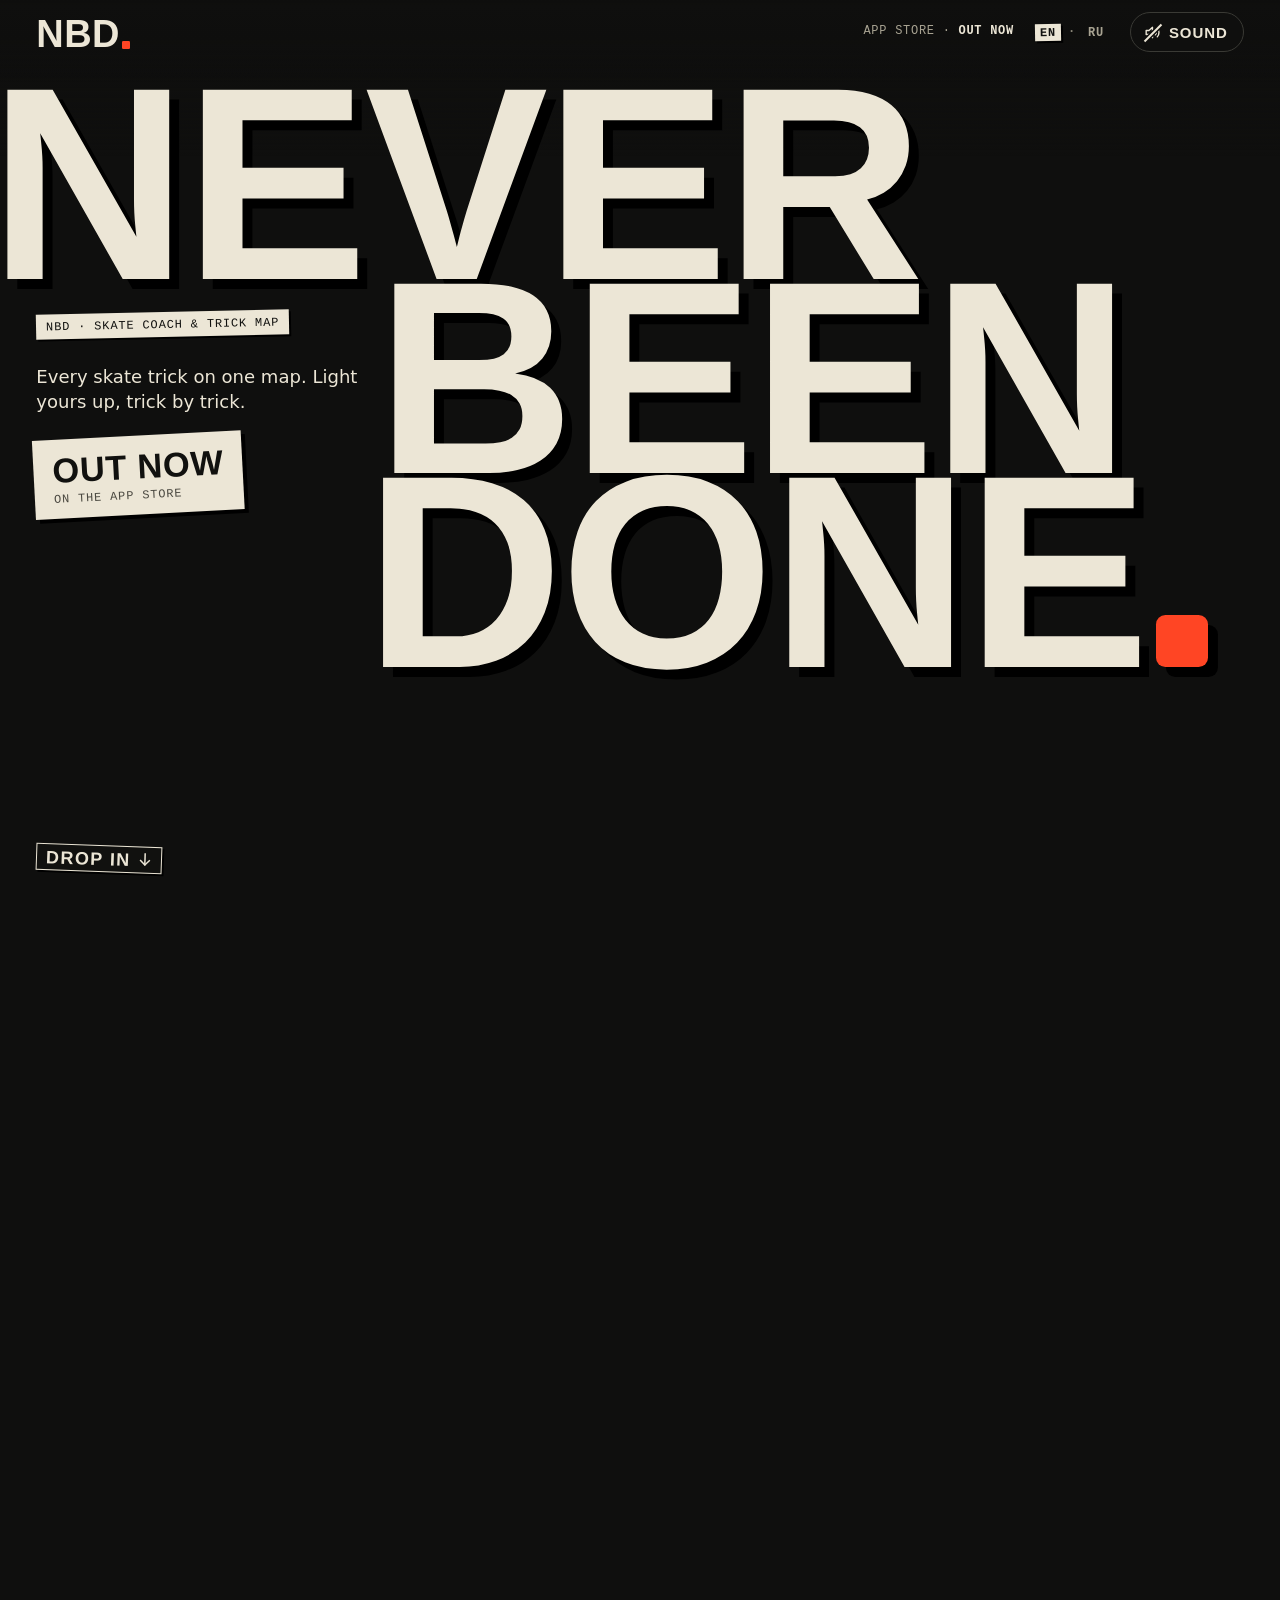
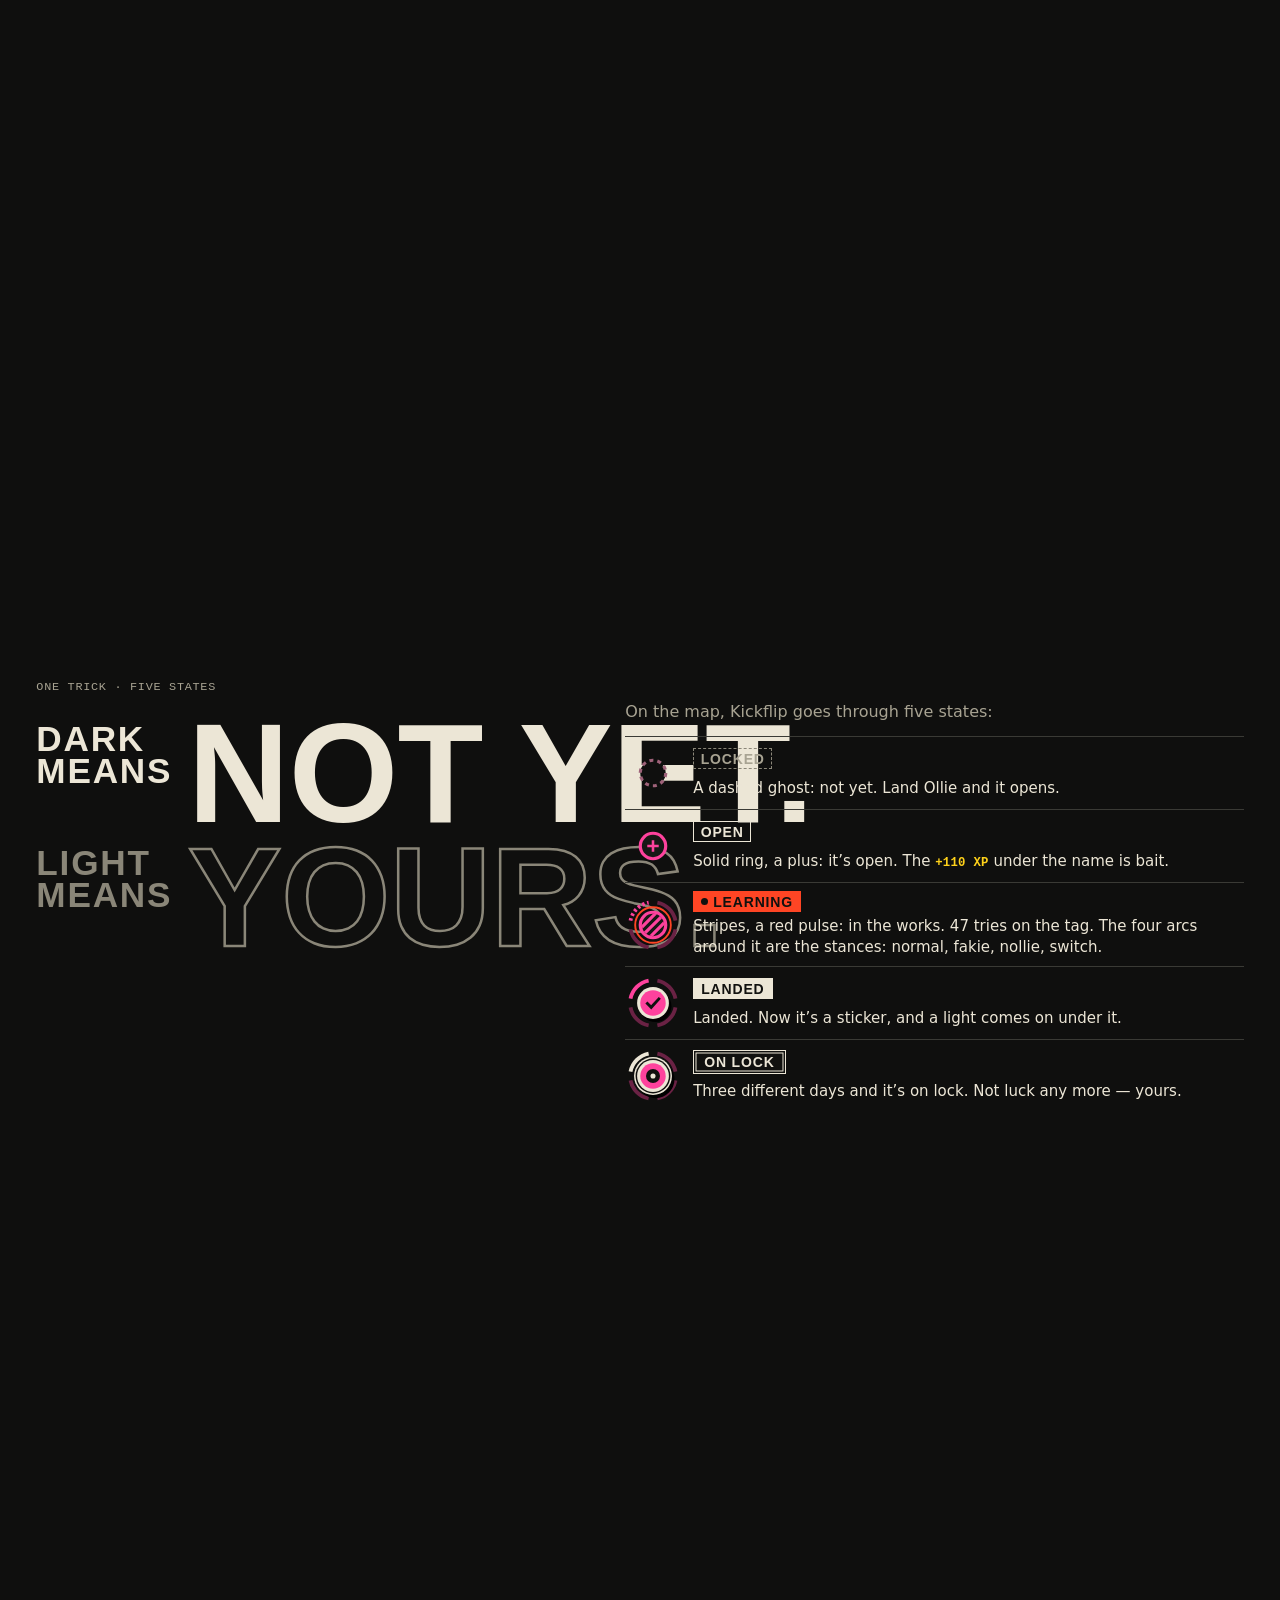
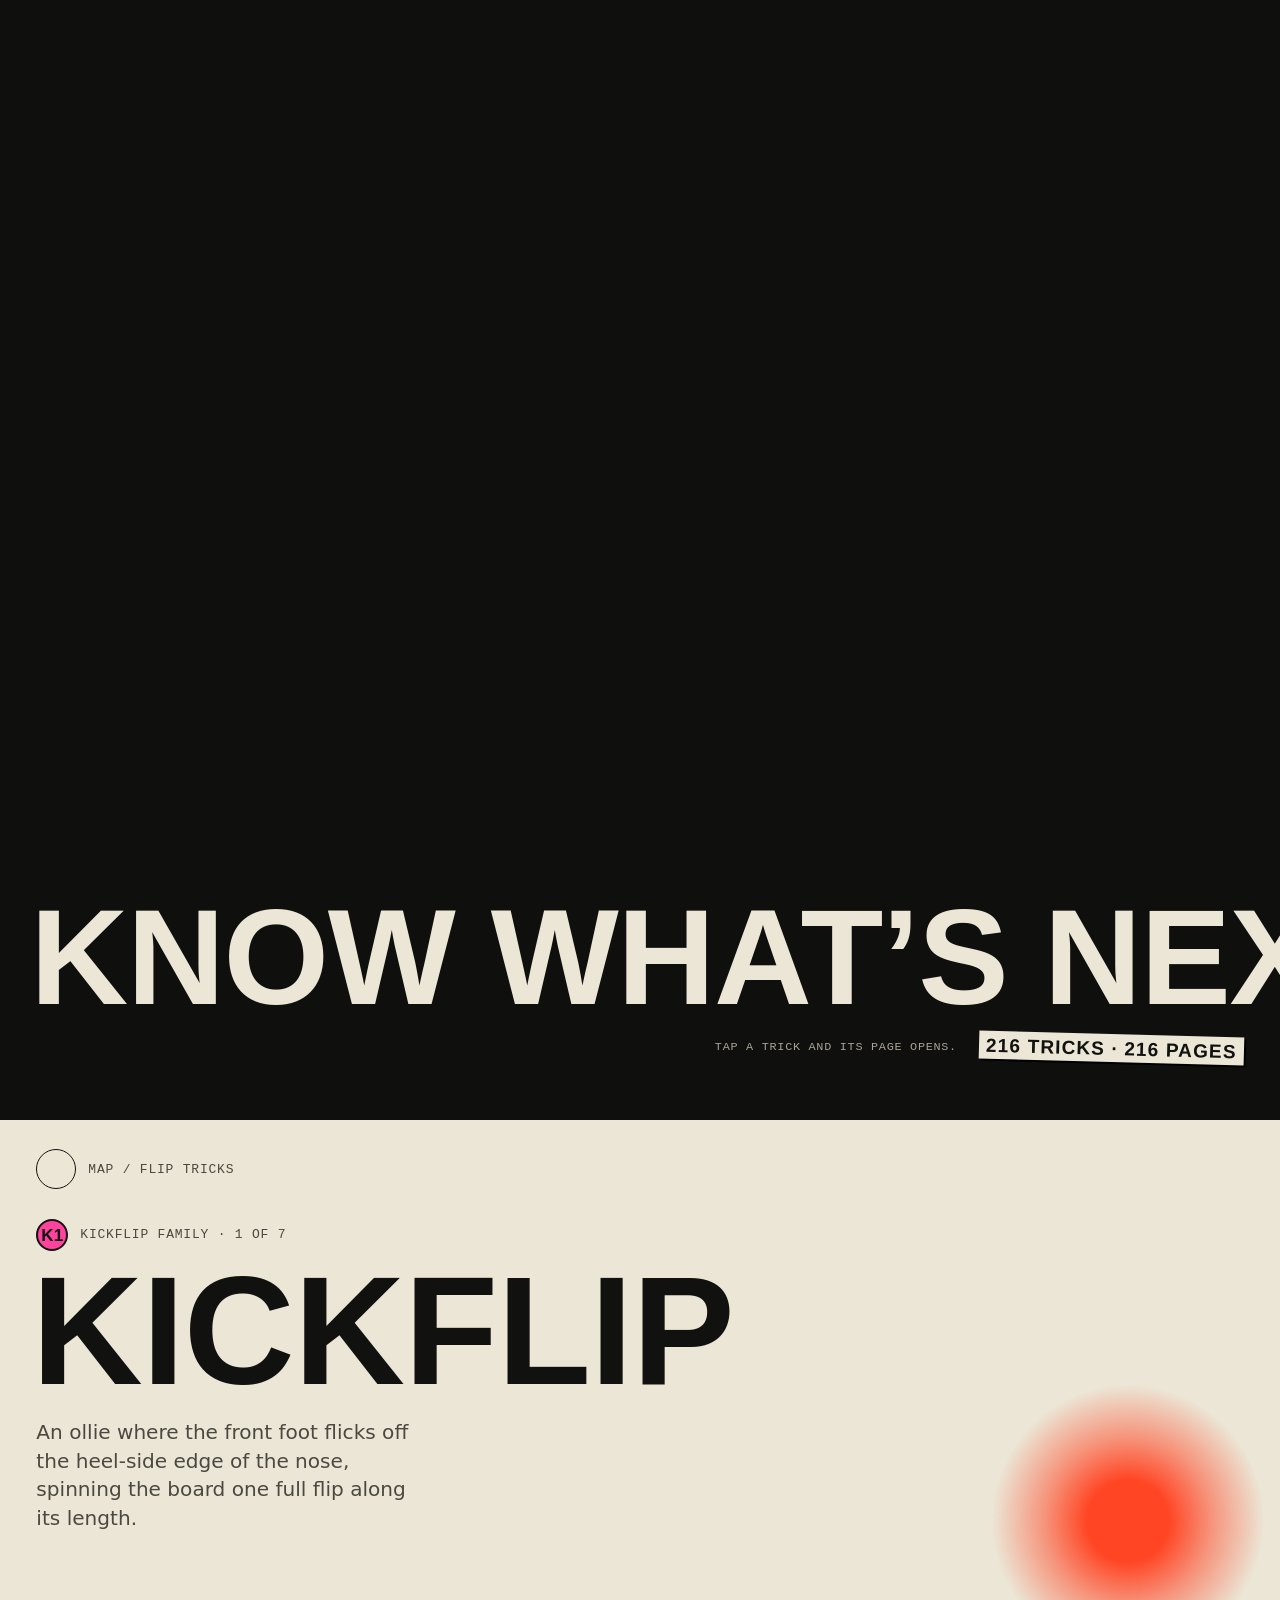
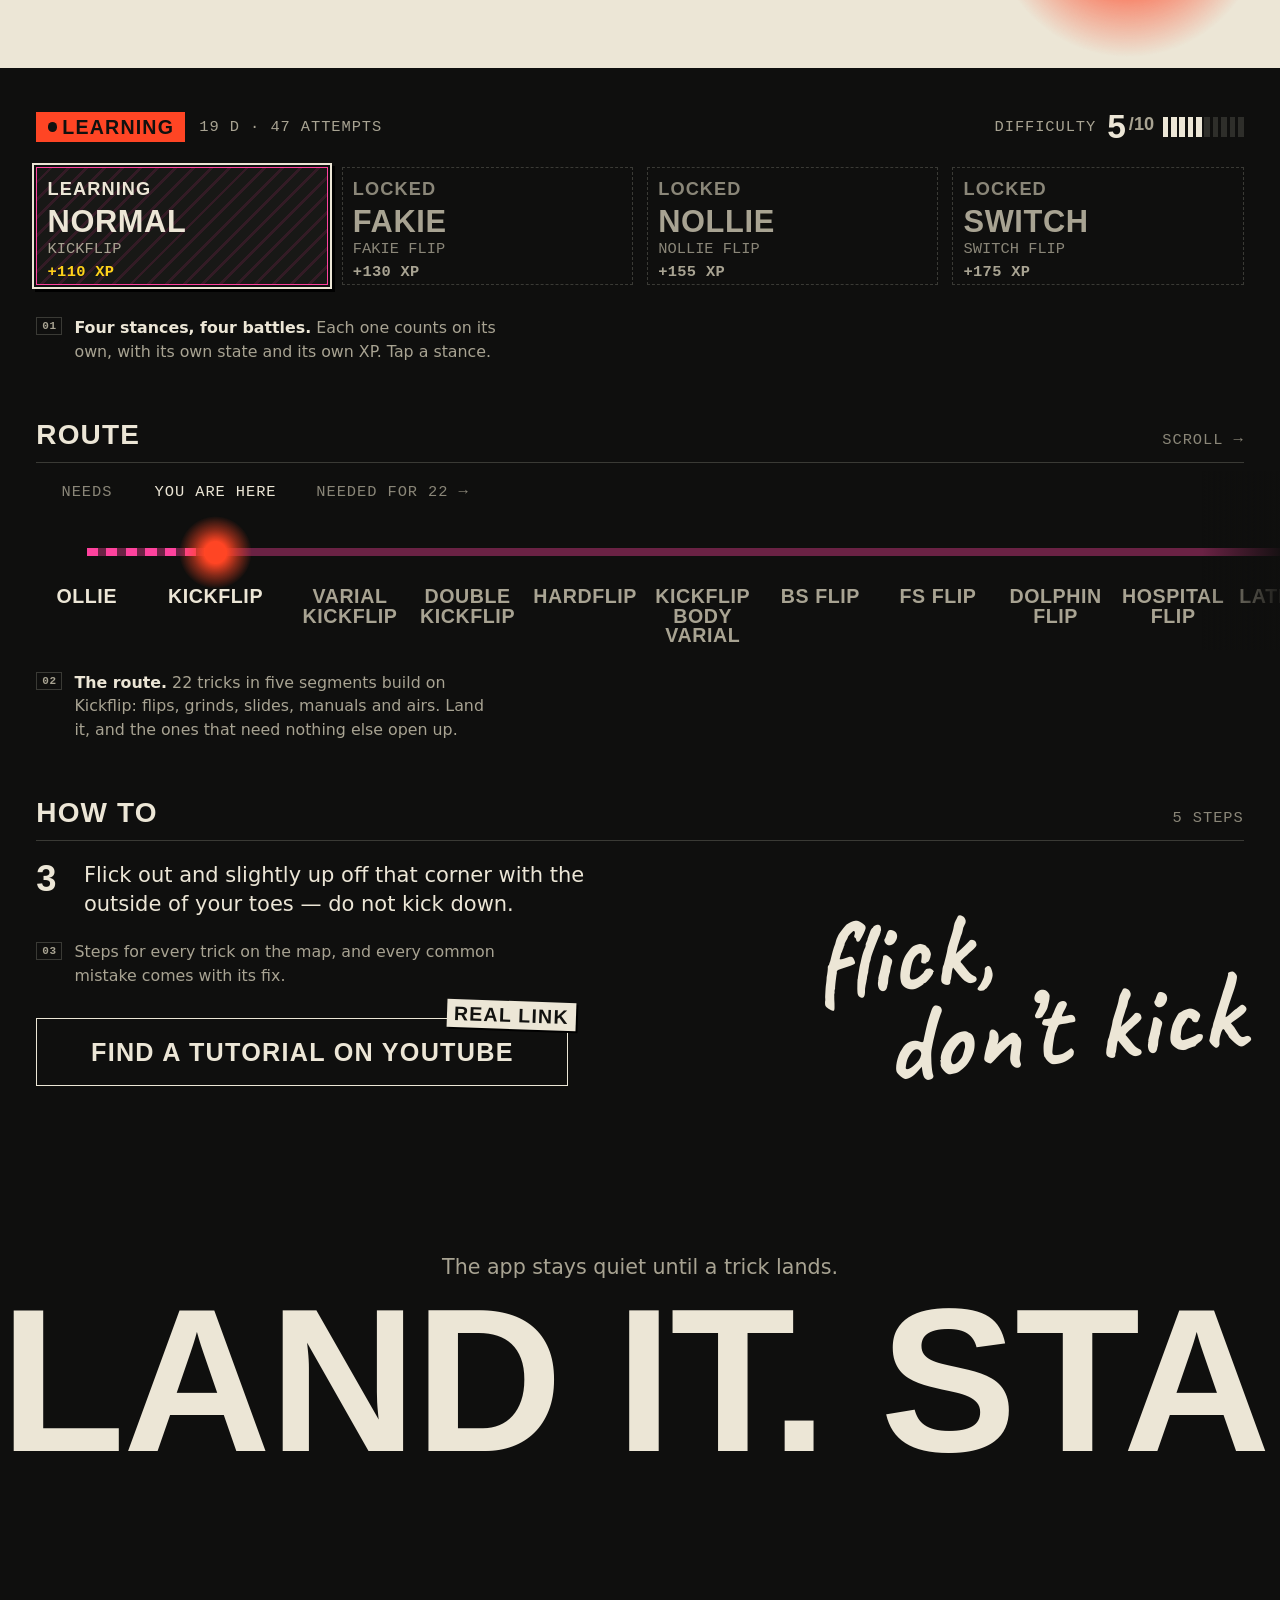
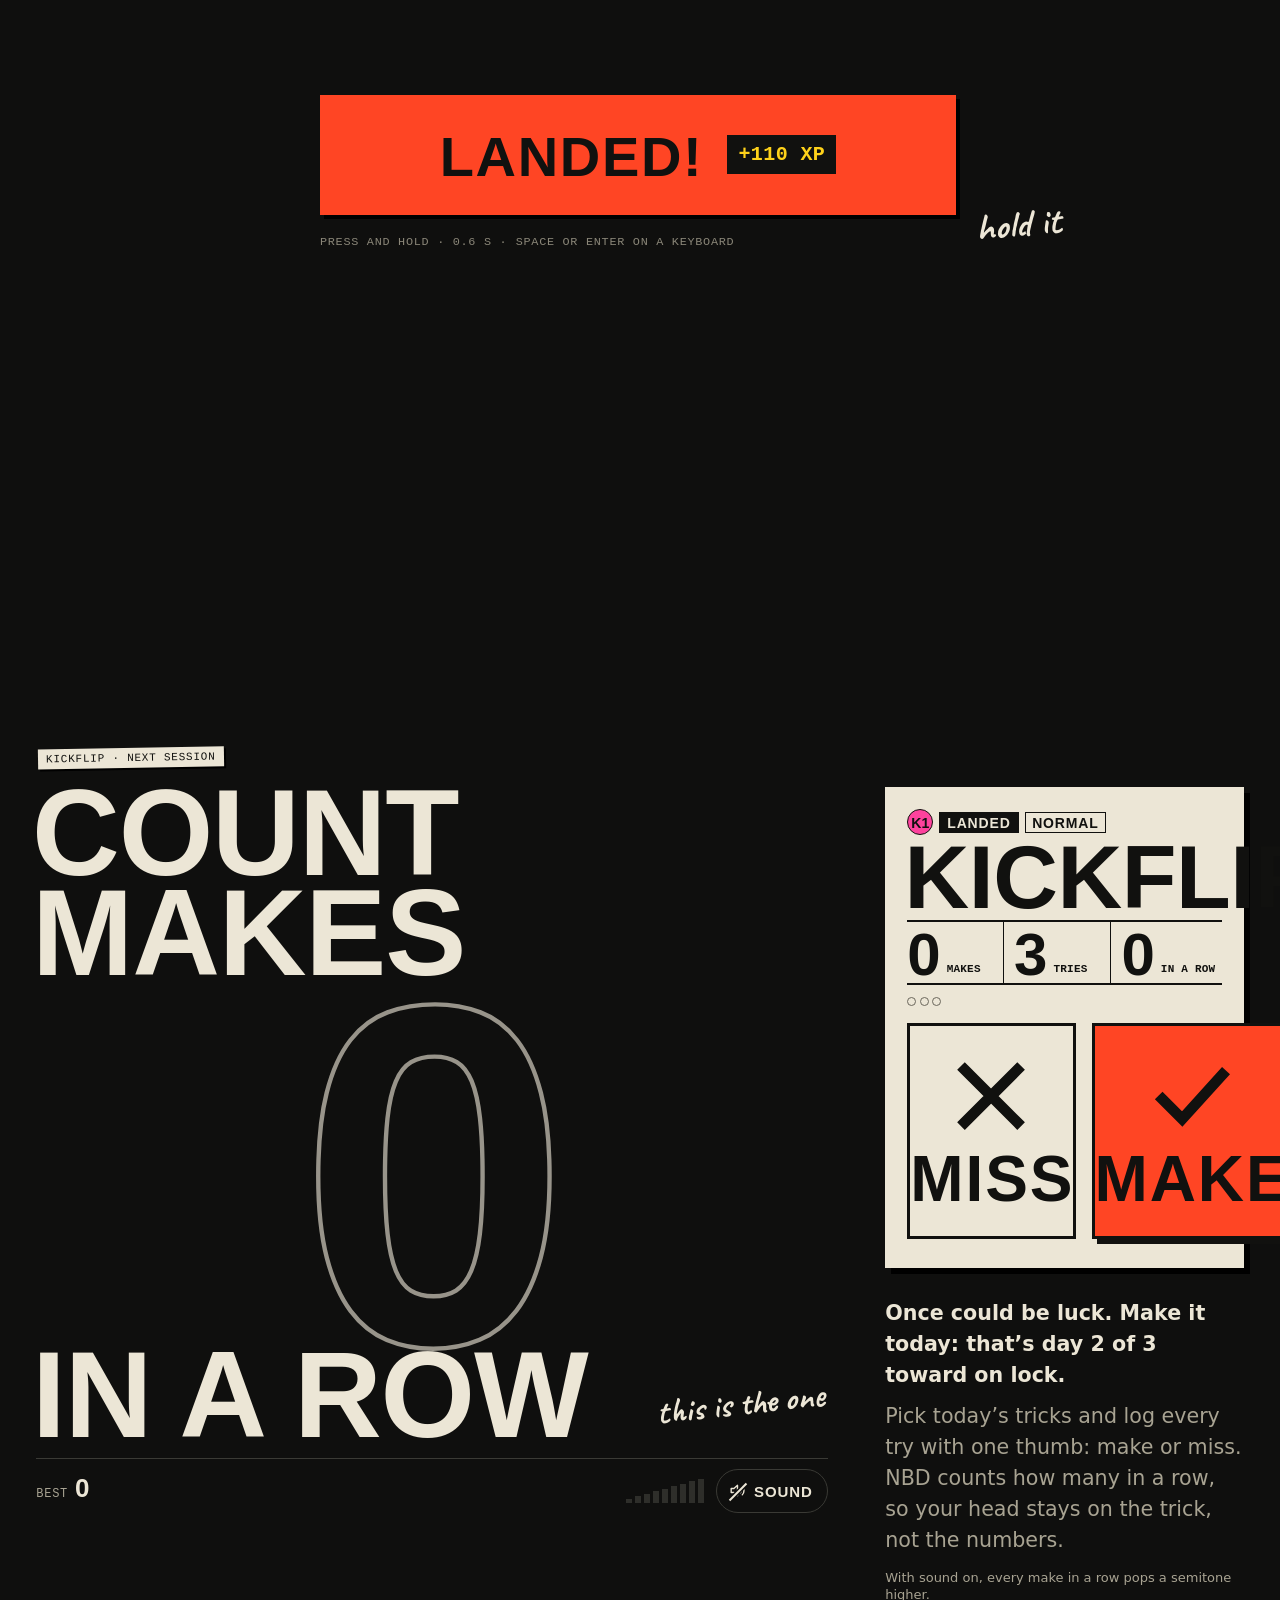
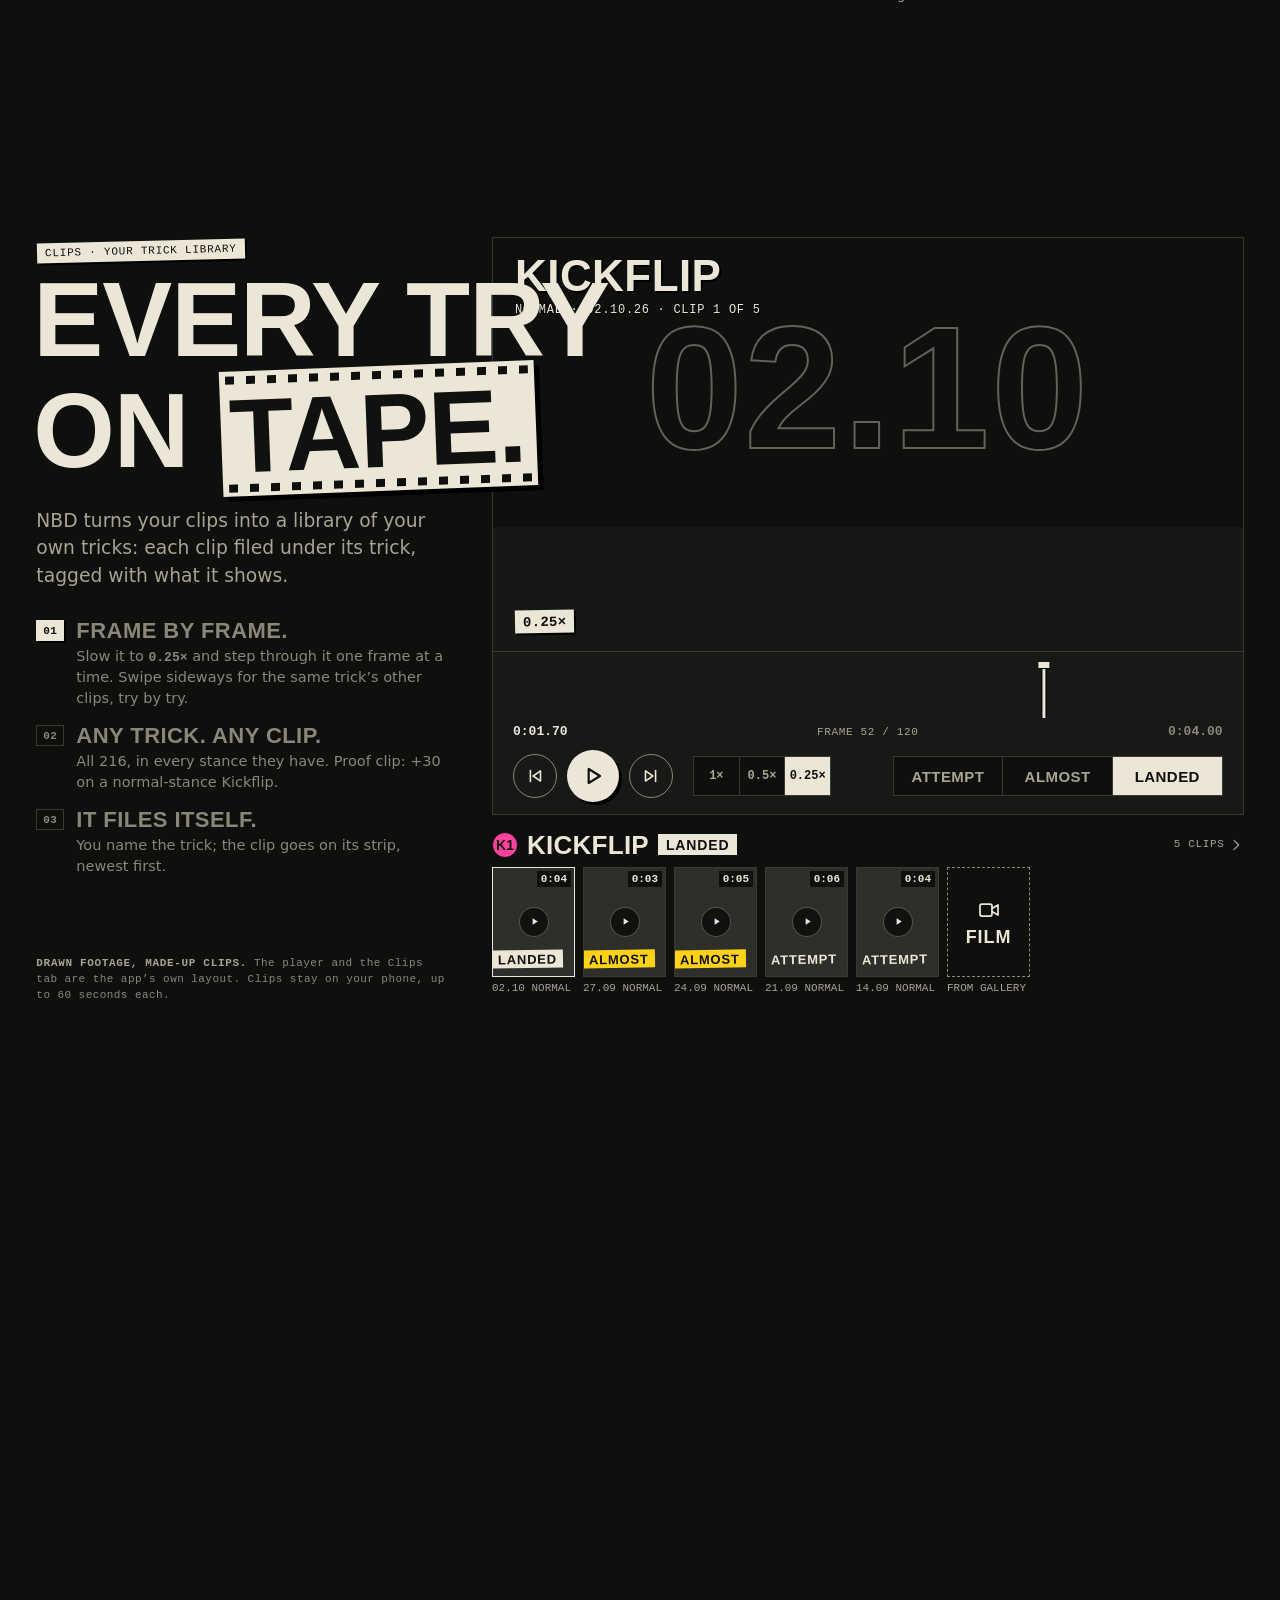
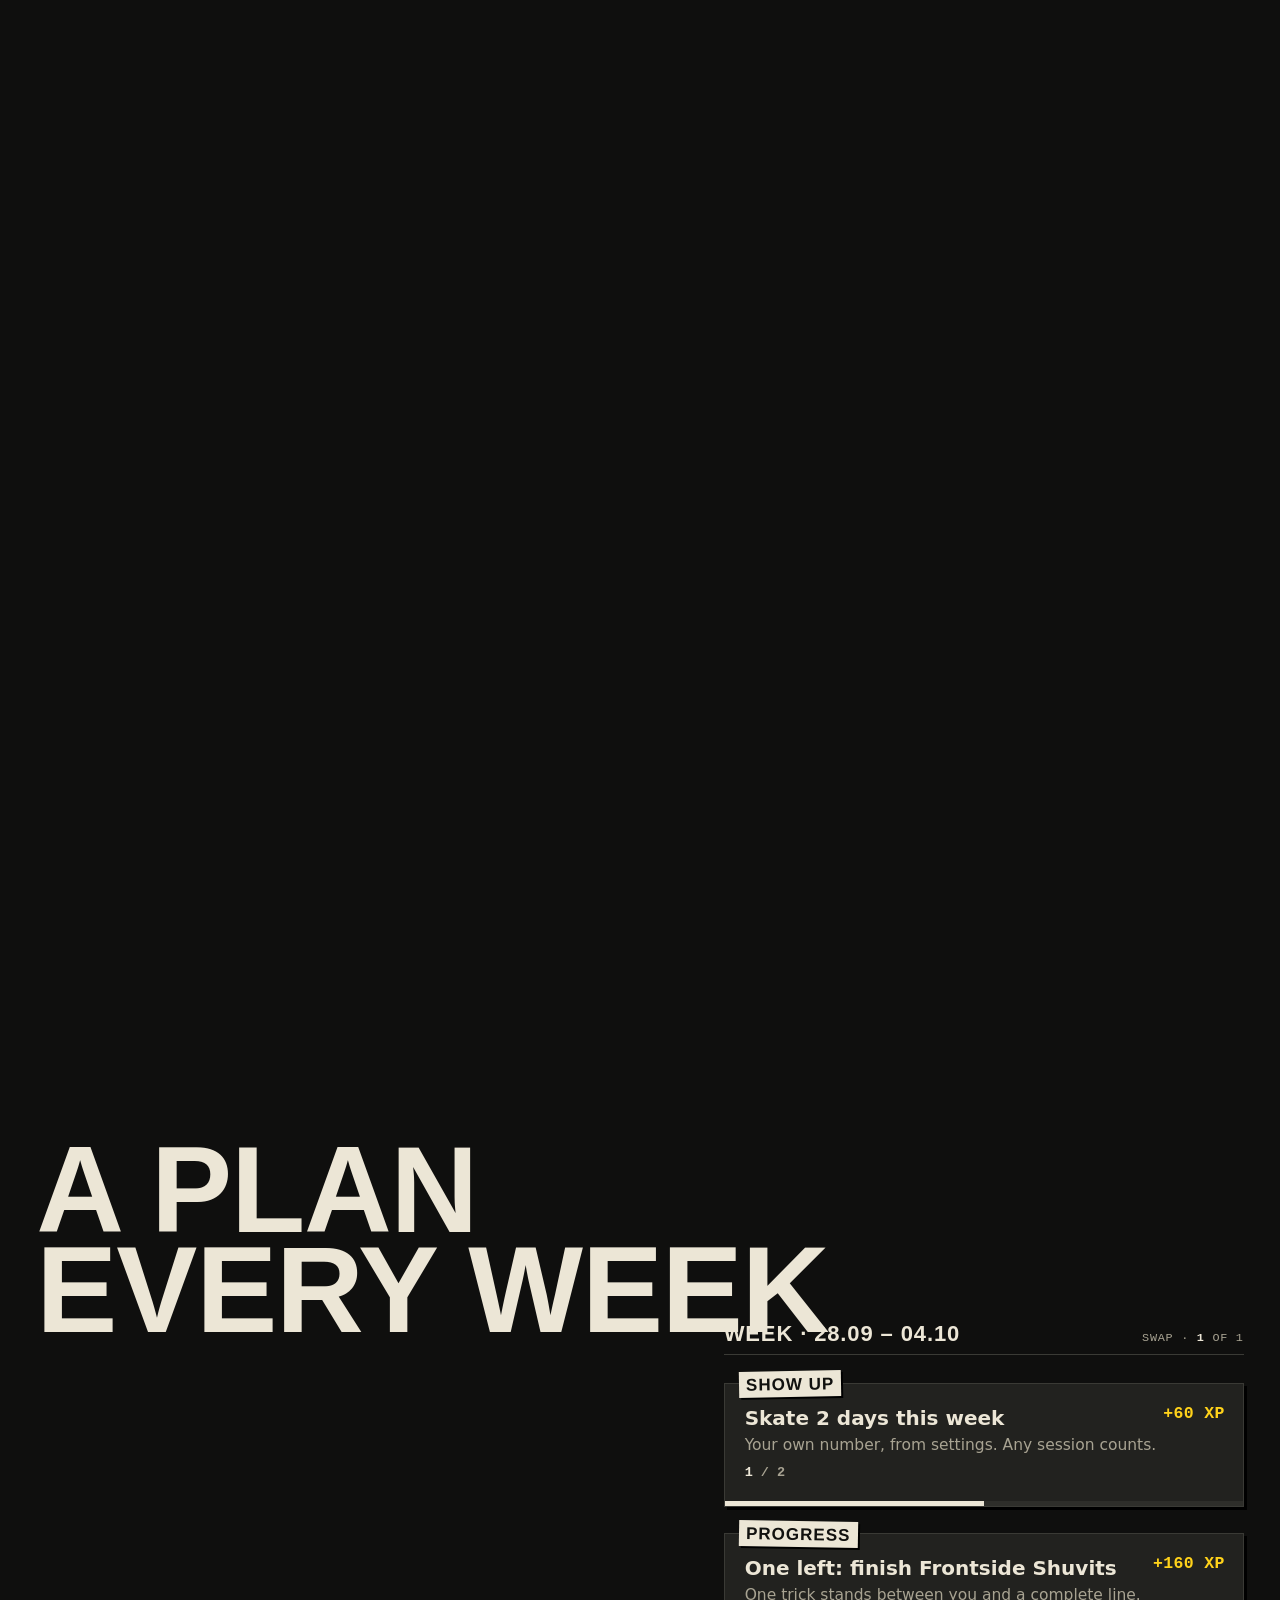
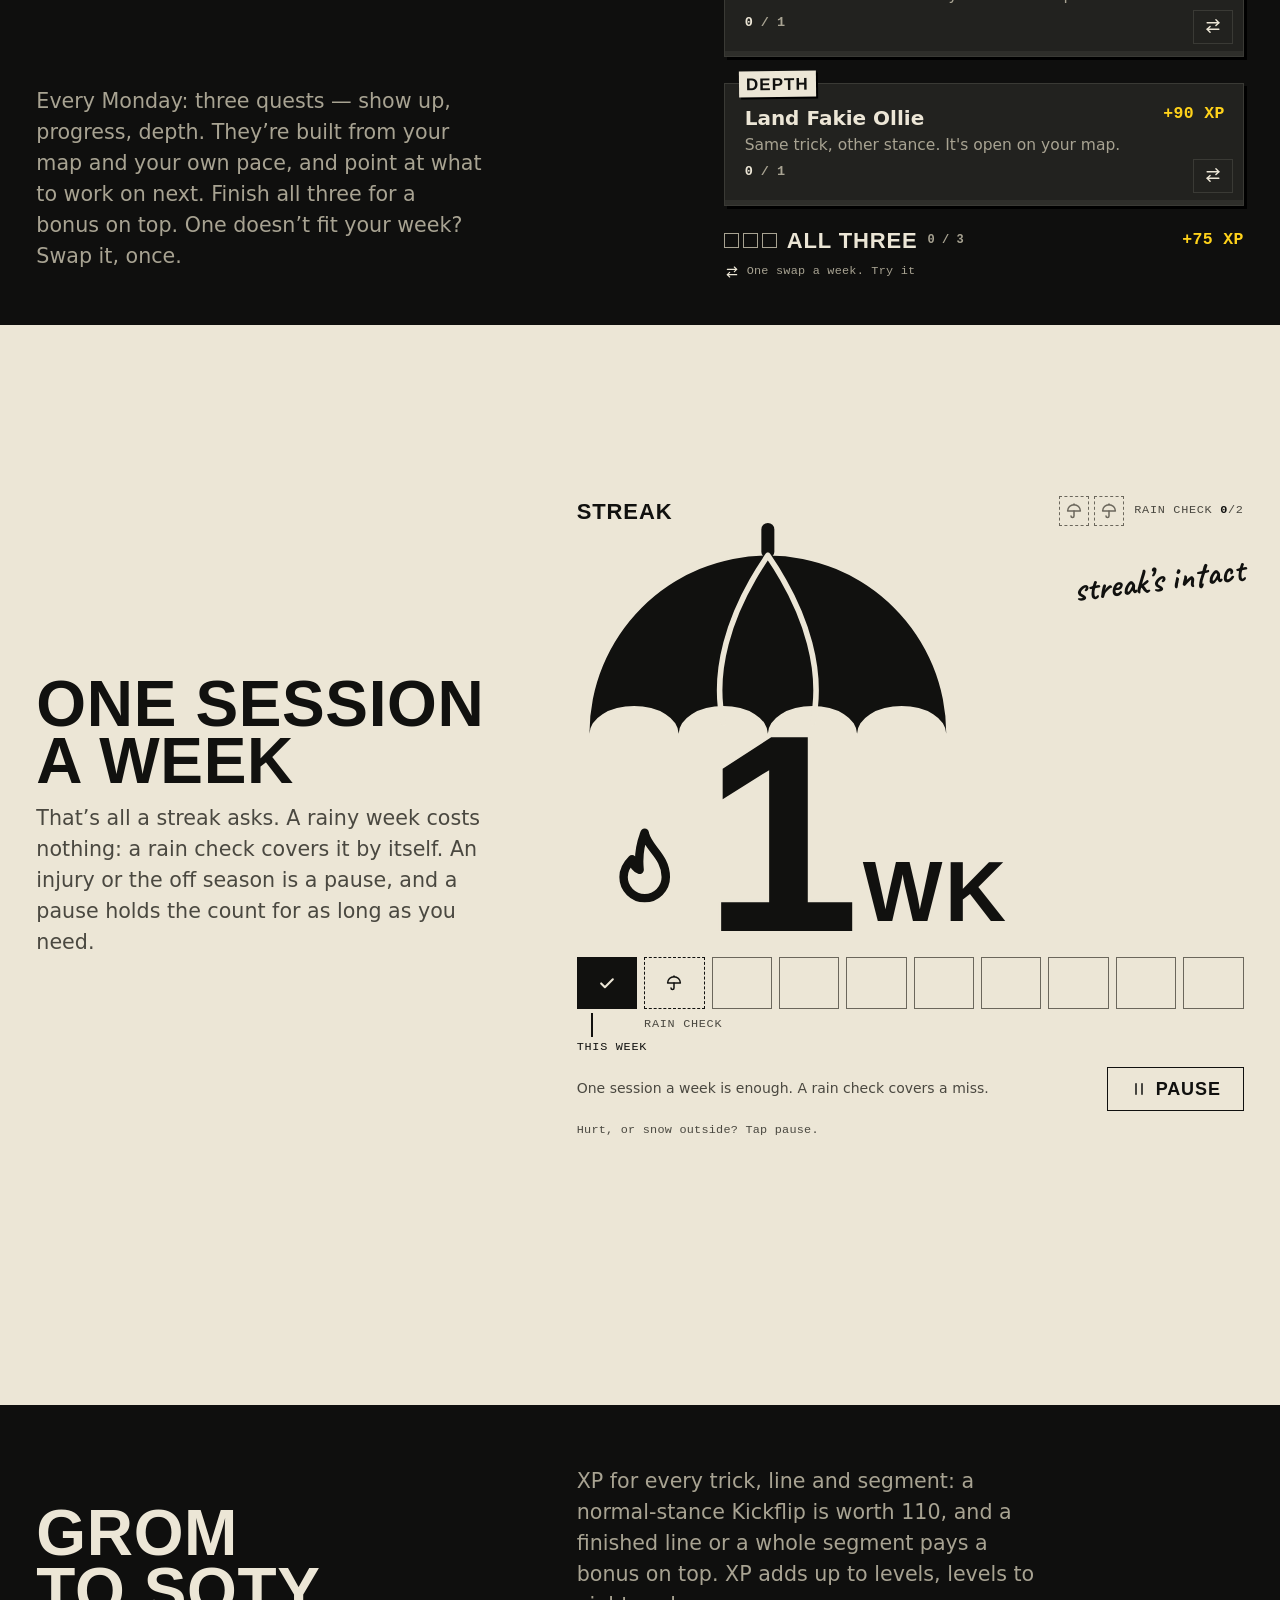
==== commit b657a5be: "feat: NBD is out — OUT NOW on the stickers, the stamp opens the App Store Built from xoyk/NBD main 0" ====
--- a/index.html
+++ b/index.html
@@ -22,7 +22,7 @@
   <link rel="alternate" hreflang="x-default" href="https://getnbd.app/">
   <meta property="og:type" content="website">
   <meta property="og:title" content="NBD. — every skate trick on one map">
-  <meta property="og:description" content="216 tricks, 10 segments, 39 lines. Land it, stamp it, light up your map. Coming soon to the App Store.">
+  <meta property="og:description" content="216 tricks, 10 segments, 39 lines. Land it, stamp it, light up your map. Out now on the App Store.">
   <meta property="og:url" content="https://getnbd.app/">
   <meta property="og:image" content="https://getnbd.app/assets/img/og-en.png">
   <meta property="og:image:width" content="1200">
@@ -37,7 +37,7 @@
   <link rel="icon" type="image/png" sizes="32x32" href="./favicon-32.png">
   <link rel="icon" type="image/png" sizes="192x192" href="./icon-192.png">
   <link rel="apple-touch-icon" href="./apple-touch-icon.png">
-  <link rel="stylesheet" href="./css/site.css?v=6d35459fce">
+  <link rel="stylesheet" href="./css/site.css?v=7bfb612eb2">
   <link rel="preload" href="./assets/fonts/sofia-900.woff2" as="font" type="font/woff2" crossorigin>
   <link rel="preload" href="./assets/fonts/onest-400.woff2" as="font" type="font/woff2" crossorigin>
   <link rel="preload" href="./assets/data/map.json" as="fetch" crossorigin>
@@ -63,7 +63,7 @@
   <a class="skip btn btn--paper btn--s" href="#main"><span>Skip to content</span></a>
   <header class="topbar" data-over="grip">
     <a class="wordmark" href="#top" data-to-top aria-label="NBD., back to the top">NBD<i class="wordmark__dot"></i></a>
-    <p class="topbar__soon">App Store · <b>soon</b></p>
+    <a class="topbar__soon" href="https://apps.apple.com/app/id6818491217" target="_blank" rel="noopener">App Store · <b>out now</b></a>
     <nav class="langs" aria-label="Language">
       <a data-lang-link href="./" hreflang="en" lang="en" aria-current="page"><span>EN</span><span class="sr-only"> — English</span></a>
       <span class="langs__sep" aria-hidden="true">·</span>
@@ -112,16 +112,16 @@
       <div class="hero__foot">
         <!-- The h1 already says the first sentence to screen readers. -->
         <p class="hero__sub"><span aria-hidden="true">Every skate trick on one map.</span> Light yours up, trick by trick.</p>
-        <!-- "Coming soon": a sticker slapped on the poster, not a link (the call to action is at the end of the story).
+        <!-- "Out now": a sticker slapped on the poster, not a link (the stamp under it is the link).
              Pressed, it peels up at a corner and slaps back down (hero.js). -->
         <p class="hero__cta">
-          <span class="hero__cta-k">Coming soon</span>
-          <span class="hero__cta-v">to the App Store</span>
+          <span class="hero__cta-k">Out now</span>
+          <span class="hero__cta-v">on the App Store</span>
         </p>
-        <!-- The beta is open: a rubber stamp hit under the sticker, and a real link — the one thing to tap on the poster. -->
-        <a class="stamp hero__beta" href="https://testflight.apple.com/join/n6yrQUNJ" target="_blank" rel="noopener" aria-label="The beta is open: join it on TestFlight (opens in a new tab)">
-          <span class="stamp__word">Beta is open</span>
-          <span class="stamp__sub">TestFlight · jump in →</span>
+        <!-- GET IT: a rubber stamp hit under the sticker, the App Store link — the one thing to tap on the poster. -->
+        <a class="stamp hero__beta" href="https://apps.apple.com/app/id6818491217" target="_blank" rel="noopener" aria-label="Get NBD on the App Store (opens in a new tab)">
+          <span class="stamp__word">Get it</span>
+          <span class="stamp__sub">App Store · drop in →</span>
         </a>
       </div>
       <p class="hero__drop" lang="en" aria-hidden="true"><span>Drop in<svg viewBox="0 0 24 24" width="16" height="16" fill="none" stroke="currentColor" stroke-width="2.25" stroke-linecap="square"><path d="M12 3.5v16"/><path d="M5.5 13.5l6.5 6.5 6.5-6.5"/></svg></span></p>
@@ -1061,14 +1061,14 @@
         <p class="finale__strips"><span class="finale__strip"><span>A few seasons</span></span> <span class="finale__strip"><span>later.</span></span></p>
       </div>
 
-      <!-- The payoff: the poster line slams in over the lit city, then the call to action (not a link: not out yet) and
+      <!-- The payoff: the poster line slams in over the lit city, then the call to action (the sticker says it is out, the stamp is the link) and
            the one thing to do here — send the page to the crew. -->
       <div class="finale__end">
         <h2 class="finale__poster" id="finale-title" aria-label="Light up your map."><span class="finale__ln"><span class="finale__w">Light up</span></span> <span class="finale__pair"><span class="finale__ln"><span class="finale__w">your</span></span> <span class="finale__ln"><span class="finale__w">map<i class="finale__dot" aria-hidden="true"></i></span></span></span></h2>
         <div class="finale__cta">
-          <p class="finale__soon"><span class="sr-only">Coming soon to the App Store.</span><span class="finale__soon-k" aria-hidden="true">Coming soon</span><span class="finale__soon-v" aria-hidden="true">to the App Store</span></p>
-          <!-- The beta is open: the red rubber stamp under the sticker, a real link to the TestFlight invite. -->
-          <a class="stamp finale__beta" href="https://testflight.apple.com/join/n6yrQUNJ" target="_blank" rel="noopener" aria-label="The beta is open: join it on TestFlight (opens in a new tab)"><span class="stamp__word">Beta is open</span><span class="stamp__sub">TestFlight · jump in →</span></a>
+          <p class="finale__soon"><span class="sr-only">Out now on the App Store.</span><span class="finale__soon-k" aria-hidden="true">Out now</span><span class="finale__soon-v" aria-hidden="true">on the App Store</span></p>
+          <!-- GET IT: the red rubber stamp under the sticker, the App Store link. -->
+          <a class="stamp finale__beta" href="https://apps.apple.com/app/id6818491217" target="_blank" rel="noopener" aria-label="Get NBD on the App Store (opens in a new tab)"><span class="stamp__word">Get it</span><span class="stamp__sub">App Store · drop in →</span></a>
           <button type="button" class="btn btn--paper btn--m finale__share" data-fin-share><i class="finale__share-icon" data-icon="share" data-size="20"></i><span data-fin-share-label>Send it to the crew</span></button>
           <p class="finale__hand" aria-hidden="true"><span class="finale__hand-wipe"><span class="finale__hand-in t-hand">see you out&nbsp;there</span></span></p>
         </div>
--- a/css/site.css
+++ b/css/site.css
@@ -1,5 +1,5 @@
 /* NBD promo site, generated by scripts/site/build.mjs from css/base.css, css/sections/hero.css, css/sections/states.css, css/sections/trick.css, css/sections/landed.css, css/sections/session.css, css/sections/library.css, css/sections/plan.css, css/sections/stickers.css, css/sections/yours.css, css/sections/finale.css: edit those, then rebuild. */
-@font-face{font-family: 'Sofia Sans Extra Condensed';font-weight: 800;font-style: normal;font-display: swap;src: url('../assets/fonts/sofia-800.woff2') format('woff2')}@font-face{font-family: 'Sofia Sans Extra Condensed';font-weight: 900;font-style: normal;font-display: swap;src: url('../assets/fonts/sofia-900.woff2') format('woff2')}@font-face{font-family: 'Onest';font-weight: 400;font-style: normal;font-display: swap;src: url('../assets/fonts/onest-400.woff2') format('woff2')}@font-face{font-family: 'Onest';font-weight: 500;font-style: normal;font-display: swap;src: url('../assets/fonts/onest-500.woff2') format('woff2')}@font-face{font-family: 'Onest';font-weight: 600;font-style: normal;font-display: swap;src: url('../assets/fonts/onest-600.woff2') format('woff2')}@font-face{font-family: 'JetBrains Mono';font-weight: 500;font-style: normal;font-display: swap;src: url('../assets/fonts/mono-500.woff2') format('woff2')}@font-face{font-family: 'JetBrains Mono';font-weight: 700;font-style: normal;font-display: swap;src: url('../assets/fonts/mono-700.woff2') format('woff2')}@font-face{font-family: 'Caveat';font-weight: 700;font-style: normal;font-display: swap;src: url('../assets/fonts/caveat-700.woff2') format('woff2')}@font-face{font-family: 'NBD Display Fallback';src: local('HelveticaNeue-CondensedBlack'),local('Helvetica Neue Condensed Black'),local('ArialNarrow-Bold'),local('Arial Narrow Bold'),local('Roboto Condensed Bold'),local('RobotoCondensed-Bold');font-weight: 800 900;size-adjust: 78%;ascent-override: 115%;descent-override: 38%}:root{--grip: #0F0F0E;--surface-1: #181816;--surface-2: #22221F;--surface-3: #2E2E2A;--hairline: #3A3A35;--scrim: rgba(8,8,7,0.72);--paper: #ECE6D6;--paper-shade: #D9D2BF;--paper-edge: #C4BCA6;--ink: #11110F;--ink-soft: #4A4840;--ink-muted: #6B675C;--text: #ECE6D6;--text-2: #A8A392;--text-muted: #8A8678;--red: #FF4524;--red-pressed: #D9361A;--red-dim: #6A2416;--red-on-paper: #B3270B;--yellow: #FFD21A;--yellow-dim: #6A5913;--pool: #FFC98A;--neutral-lit: #ECE6D6;--neutral-reachable: #98948A;--neutral-unlit: #63615A;--seg-basics: #EDE8D8;--seg-basics-reach: #99968B;--seg-basics-unlit: #63615B;--seg-ollie: #FBA01D;--seg-ollie-reach: #A16917;--seg-ollie-unlit: #694614;--seg-shuv: #28D3F4;--seg-shuv-reach: #1E899D;--seg-shuv-unlit: #185965;--seg-flip: #FE429D;--seg-flip-reach: #A32F67;--seg-flip-unlit: #6A2244;--seg-grind: #3CE074;--seg-grind-reach: #2B914D;--seg-grind-unlit: #205E35;--seg-slide: #A785FC;--seg-slide-reach: #6D58A2;--seg-slide-unlit: #493C68;--seg-manual: #37D8C9;--seg-manual-reach: #288C82;--seg-manual-unlit: #1E5B55;--seg-oldschool: #D3B378;--seg-oldschool-reach: #897550;--seg-oldschool-unlit: #594D36;--seg-transition: #689CFD;--seg-transition-reach: #4666A2;--seg-transition-unlit: #314569;--seg-grab: #B5EF32;--seg-grab-reach: #769A24;--seg-grab-unlit: #4E641C;--tier-bronze: #C98A55;--tier-bronze-ghost: #825B3A;--tier-silver: #C9CCD1;--tier-silver-ghost: #828487;--tier-gold: #FFD21A;--tier-gold-ghost: #A48815;--tier-legend: #ECE6D6;--tier-legend-ghost: #98948A;--f-display: 'Sofia Sans Extra Condensed','NBD Display Fallback','Arial Narrow',sans-serif;--f-body: 'Onest',system-ui,-apple-system,'Segoe UI',Roboto,sans-serif;--f-mono: 'JetBrains Mono',ui-monospace,'SF Mono',Menlo,monospace;--f-hand: 'Caveat','Bradley Hand','Segoe Print',cursive;--ease-standard: cubic-bezier(.2,0,0,1);--ease-out: cubic-bezier(.16,1,.3,1);--ease-in: cubic-bezier(.7,0,.84,0);--t-instant: 80ms;--t-fast: 120ms;--t-base: 200ms;--t-slow: 350ms;--t-enter: 450ms;--sh-color: #000;--sh-sticker: 2px 2.5px 0 #000;--sh-tag: 2px 2px 0 #000;--sh-card: 3px 3px 0 #000;--sh-btn: 4px 4px 0 #000;--sh-pressed: 1px 1px 0 #000;--gutter: clamp(16px,2.286vw + 7.1px,40px);--wrap: 1240px;--topbar-h: 56px;--hud-h: 28px;--safe-t: env(safe-area-inset-top,0px);--safe-b: env(safe-area-inset-bottom,0px);--z-stage: 1;--z-topbar: 50;--z-hud: 52;--z-overlay: 60;--fg: var(--text);--fg-2: var(--text-2);--fg-muted: var(--text-muted);--rule: var(--hairline);color-scheme: dark}@media (min-width: 900px){:root{--topbar-h: 64px}}*,*::before,*::after{box-sizing: border-box}html{-webkit-text-size-adjust: 100%;text-size-adjust: 100%;background: var(--grip);-webkit-tap-highlight-color: transparent;scroll-behavior: auto;scroll-padding-top: calc(var(--safe-t) + var(--topbar-h) + var(--hud-h) + 24px);scroll-padding-bottom: calc(var(--safe-b) + 16px)}body{position: relative;z-index: 0;margin: 0;min-height: 100vh;min-height: 100svh;color: var(--fg);font: 400 1rem/1.5 var(--f-body);background: url('../assets/tex/grain-grip.png') 0 0 / 256px 256px repeat;-webkit-font-smoothing: antialiased;-moz-osx-font-smoothing: grayscale;overflow-x: hidden;overflow-x: clip}h1,h2,h3,h4,h5,h6,p,figure,blockquote,dl,dd,ol,ul{margin: 0}h1,h2,h3,h4,h5,h6{font-size: inherit;font-weight: inherit}:where(ol[role='list'],ul[role='list'],.list-reset){list-style: none;padding: 0}:where(img,video,canvas,picture){display: block;max-width: 100%}:where(svg){display: block}:where(.fit-width){max-width: 100%}:where(.no-clamp){max-width: none}img{height: auto}svg{overflow: visible}button,input,select,textarea{font: inherit;color: inherit;letter-spacing: inherit}button{margin: 0;padding: 0;border: 0;border-radius: 0;background: none;cursor: pointer;text-align: inherit}a{color: inherit;text-decoration-thickness: 1.5px;text-underline-offset: 0.2em;text-decoration-color: currentColor}a:hover{text-decoration-thickness: 3px}::selection{background: var(--paper);color: var(--ink)}.paper ::selection{background: var(--ink);color: var(--paper)}[hidden]{display: none !important}:focus{outline: none}:focus-visible{outline: 2px solid var(--paper);outline-offset: 3px}.paper :focus-visible,.topbar[data-over='paper'] :focus-visible{outline-color: var(--ink)}.icon{flex: none}.t-poster,.t-xl,.t-l,.t-m,.t-s,.t-heading{font-family: var(--f-display);text-transform: uppercase;font-kerning: normal;font-synthesis: none}.t-poster{font-weight: 900;font-size: var(--poster-size,clamp(3.5rem,16vw,22rem));line-height: 0.82;letter-spacing: -0.01em}.t-poster--xl{--poster-size: clamp(4.5rem,22vw,26rem)}.t-poster--m{--poster-size: clamp(3rem,11vw,14rem)}.t-xl{font-weight: 900;font-size: clamp(4rem,9vw + 2.6rem,9rem);line-height: 0.85;letter-spacing: -0.005em}.t-l{font-weight: 900;font-size: clamp(2.75rem,3vw + 2.1rem,4.75rem);line-height: 0.9;letter-spacing: 0}.t-m{font-weight: 900;font-size: clamp(2rem,1.6vw + 1.6rem,3rem);line-height: 0.94;letter-spacing: 0.01em}.t-s{font-weight: 800;font-size: clamp(1.5rem,0.6vw + 1.35rem,2rem);line-height: 1;letter-spacing: 0.02em}.t-heading{font-weight: 800;font-size: clamp(1.25rem,0.35vw + 1.17rem,1.5rem);line-height: 1.1;letter-spacing: 0.04em}.t-body-l{font-family: var(--f-body);font-weight: 400;font-size: clamp(1.0625rem,0.4vw + 0.97rem,1.3125rem);line-height: 1.5}.t-body{font-family: var(--f-body);font-weight: 400;font-size: clamp(0.9375rem,0.15vw + 0.9rem,1.0625rem);line-height: 1.45}.t-strong{font-weight: 600}.t-caption{font-family: var(--f-body);font-weight: 500;font-size: 0.8125rem;line-height: 1.3}.t-mono{font-family: var(--f-mono);font-weight: 500;font-size: clamp(0.6875rem,0.1vw + 0.66rem,0.8125rem);line-height: 1.3;letter-spacing: 0.06em;text-transform: uppercase}.t-mono-data{font-family: var(--f-mono);font-weight: 700;font-size: clamp(0.8125rem,0.1vw + 0.78rem,0.9375rem);line-height: 1.25;letter-spacing: 0;font-variant-numeric: tabular-nums}.t-xp{font-family: var(--f-mono);font-weight: 700;font-size: clamp(0.6875rem,0.15vw + 0.65rem,0.875rem);line-height: 1.1;letter-spacing: 0.02em;text-transform: uppercase;color: var(--yellow)}.t-hand{display: inline-block;font-family: var(--f-hand);font-weight: 700;font-size: clamp(1.5rem,1vw + 1.25rem,2.25rem);line-height: 1;letter-spacing: 0;text-transform: none;rotate: -6deg;transform-origin: 0 50%}.fg-2{color: var(--fg-2)}.fg-muted{color: var(--fg-muted)}.nowrap{white-space: nowrap}.paper{--fg: var(--ink);--fg-2: var(--ink-soft);--fg-muted: var(--ink-muted);--rule: var(--ink);--sh-color: var(--ink);--sh-sticker: 2px 2.5px 0 var(--ink);--sh-tag: 2px 2px 0 var(--ink);--sh-card: 3px 3px 0 var(--ink);--sh-btn: 4px 4px 0 var(--ink);--sh-pressed: 1px 1px 0 var(--ink);color: var(--ink);background: url('../assets/tex/grain-paper.png') 0 0 / 256px 256px repeat,var(--paper)}.paper--torn{-webkit-mask: linear-gradient(#000 0 0) top / 100% calc(100% - 21px) no-repeat,url('../assets/tex/torn-bottom.svg') left bottom / 520px 22px repeat-x;mask: linear-gradient(#000 0 0) top / 100% calc(100% - 21px) no-repeat,url('../assets/tex/torn-bottom.svg') left bottom / 520px 22px repeat-x}.paper--torn-top{-webkit-mask: linear-gradient(#000 0 0) bottom / 100% calc(100% - 21px) no-repeat,url('../assets/tex/torn-top.svg') left top / 520px 22px repeat-x;mask: linear-gradient(#000 0 0) bottom / 100% calc(100% - 21px) no-repeat,url('../assets/tex/torn-top.svg') left top / 520px 22px repeat-x}.paper--torn.paper--torn-top{-webkit-mask: linear-gradient(#000 0 0) center / 100% calc(100% - 42px) no-repeat,url('../assets/tex/torn-top.svg') left top / 520px 22px repeat-x,url('../assets/tex/torn-bottom.svg') 37% bottom / 520px 22px repeat-x;mask: linear-gradient(#000 0 0) center / 100% calc(100% - 42px) no-repeat,url('../assets/tex/torn-top.svg') left top / 520px 22px repeat-x,url('../assets/tex/torn-bottom.svg') 37% bottom / 520px 22px repeat-x}.grain{background: url('../assets/tex/grain-grip.png') 0 0 / 256px 256px repeat,var(--grip)}.grain--over{position: relative}.grain--over::after{content: '';position: absolute;inset: 0;pointer-events: none;background: url('../assets/tex/grain-grip.png') 0 0 / 256px 256px repeat}.ink-surface{--fg: var(--paper);--fg-2: var(--paper-shade);background: var(--ink);color: var(--paper)}.card{position: relative;background: var(--surface-2);border: 1.5px solid var(--hairline);box-shadow: var(--sh-card);padding: 14px 16px}.card--flat{box-shadow: none}.card--1{background: var(--surface-1)}.hairline{display: block;height: 1px;border: 0;margin: 0;background: var(--rule)}.hairline--strong{height: 1.5px}.paper .hairline:not(.hairline--strong){background: var(--ink);height: 1.5px}.btn{--btn-h: 56px;--btn-bg: var(--paper);--btn-fg: var(--ink);position: relative;display: inline-flex;align-items: center;justify-content: center;gap: 12px;min-height: var(--btn-h);min-width: 44px;padding: 0 22px;border: 0;border-radius: 0;background: var(--btn-bg);color: var(--btn-fg);box-shadow: var(--sh-btn);font: 900 26px/1 var(--f-display);letter-spacing: 0.03em;text-transform: uppercase;text-decoration: none;white-space: nowrap;user-select: none;-webkit-user-select: none;touch-action: manipulation;cursor: pointer;transition: translate var(--t-instant) var(--ease-standard),box-shadow var(--t-instant) var(--ease-standard),background-color var(--t-instant) linear}.btn > span{display: block;padding-top: 0.06em}.btn .icon{width: 22px;height: 22px;stroke-width: 2}.btn:active,.btn.is-pressed{translate: 3px 3px;box-shadow: var(--sh-pressed)}.btn--paper{--btn-bg: var(--paper);--btn-fg: var(--ink)}.btn--action{--btn-bg: var(--red);--btn-fg: var(--ink)}.btn--action:active,.btn--action.is-pressed{--btn-bg: var(--red-pressed)}.btn--ghost{--btn-bg: transparent;--btn-fg: var(--fg);box-shadow: none;border: 1.5px solid currentColor;font-weight: 800;font-size: 18px;letter-spacing: 0.05em}.btn--ghost:active,.btn--ghost.is-pressed{translate: 1px 1px;box-shadow: none;background: var(--surface-2)}.paper .btn--ghost:active,.paper .btn--ghost.is-pressed{background: var(--paper-shade)}.paper .btn--paper{--btn-bg: var(--ink);--btn-fg: var(--paper);box-shadow: 4px 4px 0 0 var(--paper),4px 4px 0 1.5px var(--ink)}.paper .btn--paper:active,.paper .btn--paper.is-pressed{box-shadow: 1px 1px 0 0 var(--paper),1px 1px 0 1.5px var(--ink)}.btn--toggle{--btn-bg: transparent;--btn-fg: var(--paper);box-shadow: none;border: 2px solid var(--line,var(--seg-flip));background-image: repeating-linear-gradient(-45deg,var(--line-unlit,var(--seg-flip-unlit)) 0 2.5px,transparent 2.5px 9px);font-weight: 900}.btn--toggle:active,.btn--toggle.is-pressed{translate: 1px 1px;box-shadow: none}.btn--m{--btn-h: 48px;padding: 0 18px;font-size: 22px;gap: 10px}.btn--m .icon{width: 20px;height: 20px}.btn--s{--btn-h: 44px;padding: 0 14px;font-size: 18px;font-weight: 800;letter-spacing: 0.05em;gap: 8px}.btn--s .icon{width: 18px;height: 18px}.btn--ghost.btn--m,.btn--ghost.btn--s{font-size: 18px}.btn--block{display: flex;width: 100%}.btn:disabled,.btn.is-disabled,.btn[aria-disabled='true']{--btn-bg: var(--surface-3);--btn-fg: var(--text-muted);box-shadow: none;border-color: transparent;background-image: none;translate: none;cursor: default}.xp-badge{display: inline-flex;align-items: center;padding: 3px 6px 2px;background: var(--ink);color: var(--yellow);font: 700 13px/16px var(--f-mono);letter-spacing: 0.02em;text-transform: uppercase;white-space: nowrap}.btn--action .xp-badge,.btn--paper .xp-badge{font-size: 15px;line-height: 18px;padding: 4px 7px 3px}.btn__edge{position: absolute;left: 0;right: 0;bottom: 0;height: 4px;background: var(--paper);transform: scaleX(0);transform-origin: 0 50%;pointer-events: none}.btn-round{display: inline-grid;place-items: center;width: 40px;height: 40px;border: 1.5px solid var(--hairline);border-radius: 999px;color: var(--fg);background: var(--grip);transition: translate var(--t-instant) var(--ease-standard),border-color var(--t-instant) linear}.btn-round:active{translate: 1px 1px}.btn-round .icon{width: 20px;height: 20px}.btn-capsule{display: inline-flex;align-items: center;gap: 7px;height: 40px;padding: 0 15px 0 12px;border: 1.5px solid var(--hairline);border-radius: 999px;background: var(--grip);color: var(--fg);font: 800 15px/1 var(--f-display);letter-spacing: 0.06em;text-transform: uppercase;transition: translate var(--t-instant) var(--ease-standard)}.btn-capsule:active{translate: 1px 1px}.btn-capsule .icon{width: 19px;height: 19px}.chip{display: inline-flex;align-items: center;gap: 5px;height: 21px;padding: 1px 8px 0;border-radius: 0;font: 800 14px/14px var(--f-display);letter-spacing: 0.06em;text-transform: uppercase;white-space: nowrap;vertical-align: middle}.chip--locked{border: 1.5px dashed var(--text-muted);color: var(--text-2);padding-inline: 6.5px}.chip--open{border: 1.5px solid var(--paper);color: var(--paper);padding-inline: 6.5px}.chip--learning{background: var(--red);color: var(--ink)}.chip--learning::before,.chip--dot::before{content: '';flex: none;width: 7px;height: 7px;border-radius: 50%;background: currentColor;margin-top: -1px}.chip--landed{background: var(--paper);color: var(--ink)}.chip--onlock{height: 24px;padding-inline: 10px;background: var(--ink);color: var(--paper);border: 1.5px solid var(--paper);box-shadow: inset 0 0 0 1.5px var(--ink),inset 0 0 0 2.5px var(--paper)}.chip--combo{border: 3px solid var(--paper);color: var(--paper);padding-inline: 6px}.chip--xp{height: 23px;padding: 1px 8px 0;background: var(--ink);color: var(--yellow);border: 1px solid var(--hairline);font: 700 13px/16px var(--f-mono);letter-spacing: 0.02em}.paper .chip--locked{border-color: var(--ink-muted);color: var(--ink-soft)}.paper .chip--open{border-color: var(--ink);color: var(--ink)}.paper .chip--learning{background: var(--ink);color: var(--paper)}.paper .chip--learning::before{background: var(--red)}.paper .chip--landed{background: var(--ink);color: var(--paper)}.paper .chip--onlock{border-color: var(--ink);box-shadow: inset 0 0 0 1.5px var(--paper)}.paper .chip--combo{border-color: var(--ink);color: var(--ink)}.paper .chip--xp{border-color: var(--ink)}.chip--learning.chip--keep-red,.paper .chip--learning.chip--keep-red{background: var(--red);color: var(--ink)}.paper .chip--learning.chip--keep-red::before{background: currentColor}.tape{display: inline-flex;align-items: stretch;height: 20px;background: var(--paper);color: var(--ink);box-shadow: var(--sh-tag);rotate: -1deg;white-space: nowrap;vertical-align: middle;font: 800 15px/1 var(--f-display);letter-spacing: 0.05em;text-transform: uppercase}.tape > span:first-child,.tape__text{display: inline-flex;align-items: center;gap: 6px;padding: 1px 7px 0}.tape small,.tape__meta{font: 700 11px/1 var(--f-mono);letter-spacing: 0.02em;color: var(--ink-soft);text-transform: none}.tape--swatch::before{content: '';flex: none;width: 5px;background: var(--swatch,var(--seg-basics));border-right: 1px solid var(--ink)}.tape--r{rotate: 1deg}.tape--r2{rotate: -0.6deg}.tape--r3{rotate: 0.8deg}.tape--flat{rotate: none}.tape--ink{background: var(--ink);color: var(--paper)}.tape--ink small,.tape--ink .tape__meta{color: var(--paper-shade)}.tape--word{height: 22px;font-size: 15px;letter-spacing: 0.06em}.tape--lg{height: 30px;font-size: 21px}.tape--lg > span:first-child,.tape--lg .tape__text{padding: 1px 10px 0}.tag{display: inline-flex;align-items: center;gap: 3px;height: 18px;padding: 0 5px;background: var(--paper);color: var(--ink);box-shadow: var(--sh-tag);rotate: -1deg;font: 700 11px/1 var(--f-mono);letter-spacing: 0.02em;white-space: nowrap;vertical-align: middle}.tag--dot::before{content: '';flex: none;width: 6px;height: 6px;border-radius: 50%;background: var(--red)}.tag--try{background: var(--surface-3);color: var(--paper)}.tag--almost{background: var(--yellow);color: var(--ink)}.sticker{--size: 50px;position: relative;display: inline-grid;place-items: center;width: var(--size);height: var(--size);background: var(--sticker,var(--paper));color: var(--ink);border: calc(var(--size) * 0.05) solid var(--paper);box-shadow: calc(var(--size) * 0.08) calc(var(--size) * 0.1) 0 var(--sh-color);rotate: -6deg}.sticker--alt{rotate: 5deg}.sticker--flat{rotate: none}.sticker > .icon{width: 48%;height: 48%;stroke-width: 2}.sticker--node{--size: 25px;border-radius: 50%;border-width: calc(var(--size) * 0.1);box-shadow: calc(var(--size) * 0.08) calc(var(--size) * 0.1) 0 var(--sh-color);background: var(--sticker,var(--seg-flip))}.sticker--node > svg{width: 100%;height: 100%}.sticker--onlock{box-shadow: 0 0 0 calc(var(--size) * 0.048) var(--ink),0 0 0 calc(var(--size) * 0.096) var(--paper),calc(var(--size) * 0.08) calc(var(--size) * 0.1) 0 calc(var(--size) * 0.096) var(--sh-color)}.sticker--onlock::before,.sticker--onlock::after{content: '';position: absolute;border-radius: 50%}.sticker--onlock::before{width: 55%;height: 55%;background: var(--ink)}.sticker--onlock::after{width: 20%;height: 20%;background: var(--paper)}.sticker--bronze{--sticker: var(--tier-bronze)}.sticker--silver{--sticker: var(--tier-silver)}.sticker--gold{--sticker: var(--tier-gold)}.sticker--legend{--sticker: var(--tier-legend)}.sticker--gold::before,.sticker--legend::before,.sticker--legend::after{content: '';position: absolute;pointer-events: none}.sticker--gold::before,.sticker--legend::before{inset: calc(var(--size) * 0.03);border: max(1px,calc(var(--size) * 0.02)) solid var(--ink)}.sticker--legend::after{inset: calc(var(--size) * 0.08);border: max(1px,calc(var(--size) * 0.03)) solid var(--red)}.sticker--secret,.sticker--ghost{border: max(2px,calc(var(--size) * 0.04)) dashed var(--ghost,var(--tier-bronze-ghost));box-shadow: none;background: var(--grip);color: var(--ghost,var(--tier-bronze-ghost))}.sticker--secret{background: var(--surface-2);color: var(--sticker,var(--tier-bronze));font: 900 calc(var(--size) * 0.52) / 1 var(--f-display);letter-spacing: 0.02em}.sticker--bronze.sticker--ghost,.sticker--bronze.sticker--secret{--ghost: var(--tier-bronze-ghost)}.sticker--silver.sticker--ghost,.sticker--silver.sticker--secret{--ghost: var(--tier-silver-ghost)}.sticker--gold.sticker--ghost,.sticker--gold.sticker--secret{--ghost: var(--tier-gold-ghost)}.sticker--legend.sticker--ghost,.sticker--legend.sticker--secret{--ghost: var(--tier-legend-ghost)}.sticker--ghost::before,.sticker--ghost::after,.sticker--secret::before,.sticker--secret::after{content: none}.pool{pointer-events: none;border-radius: 50%;background: radial-gradient(closest-side,rgba(255,201,138,0.2),rgba(255,201,138,0.08) 50%,rgba(255,201,138,0) 100%)}.pulse{position: relative;isolation: isolate}.pulse::before{content: '';position: absolute;z-index: -1;left: 50%;top: 50%;width: calc(var(--pulse-size,20px) * 2.6);height: calc(var(--pulse-size,20px) * 2.6);margin: calc(var(--pulse-size,20px) * -1.3);border-radius: 50%;pointer-events: none;background: radial-gradient(closest-side,rgba(255,69,36,1) 30%,rgba(255,69,36,0.5) 62%,rgba(255,69,36,0) 100%);animation: nbd-pulse 1.6s cubic-bezier(.16,1,.3,1) infinite;will-change: transform,opacity}@keyframes nbd-pulse{from{transform: scale(0.54);opacity: 0.55}to{transform: scale(1);opacity: 0}}.reduced .pulse::before,.pulse--still::before{animation: none;background: none;opacity: 1;transform: none;width: calc(var(--pulse-size,20px) * 1.5);height: calc(var(--pulse-size,20px) * 1.5);margin: calc(var(--pulse-size,20px) * -0.75);border: 1.5px solid var(--red)}.hazard{background-image: repeating-linear-gradient(-45deg,var(--line,var(--seg-flip)) 0 2.5px,transparent 2.5px 5px)}.hazard--soft{background-image: repeating-linear-gradient(-45deg,var(--line-unlit,var(--seg-flip-unlit)) 0 2px,transparent 2px 9px)}.stamp{--stamp: 46px;--k: calc(var(--stamp) / 46px);position: relative;display: inline-flex;flex-direction: column;align-items: center;padding: calc(var(--stamp) * 0.2) calc(var(--stamp) * 0.4) calc(var(--stamp) * 0.13);border: calc(var(--stamp) * 0.087) solid currentColor;color: var(--red);rotate: -6deg;line-height: 1;white-space: nowrap;-webkit-mask: url('../assets/tex/stamp-wear.png') 0 0 / 360px 360px repeat;mask: url('../assets/tex/stamp-wear.png') 0 0 / 360px 360px repeat}.stamp::before{content: '';position: absolute;inset: calc(var(--stamp) * 0.07);border: max(1px,calc(var(--stamp) * 0.0326)) solid currentColor;pointer-events: none}.stamp__word{font: 900 var(--stamp) / 0.86 var(--f-display);letter-spacing: 0.04em;text-transform: uppercase;margin-right: -0.04em}.stamp__sub{margin-top: calc(var(--stamp) * 0.1);font: 700 11px/1 var(--f-mono);letter-spacing: 1.5px;text-transform: uppercase;margin-right: -1.5px}.stamp--m{--stamp: 32px}.stamp--s{--stamp: 22px;padding-bottom: calc(var(--stamp) * 0.18)}.stamp--s .stamp__sub{display: none}.stamp--crisp{-webkit-mask: none;mask: none}.phone{--phone-w: min(78vw,320px);position: relative;width: var(--phone-w);margin: 0;padding: calc(var(--phone-w) * 0.026);border-radius: calc(var(--phone-w) * 0.105);background: var(--surface-1);border: max(1px,calc(var(--phone-w) * 0.005)) solid var(--hairline);box-shadow: calc(var(--phone-w) * 0.035) calc(var(--phone-w) * 0.035) 0 var(--sh-color)}.phone__screen,.phone__screen img{display: block;width: 100%;height: auto;aspect-ratio: 540 / 1177;border-radius: calc(var(--phone-w) * 0.075)}.phone__screen{overflow: hidden;background: var(--grip)}.paper .phone{--sh-color: var(--ink)}.bullet{display: inline-grid;place-items: center;flex: none;width: 34px;height: 34px;border-radius: 50%;border: 2px solid var(--ink);background: var(--line,var(--seg-flip));color: var(--ink);font: 900 18px/1 var(--f-display);letter-spacing: 0.01em;padding-top: 0.08em}.bullet--s{width: 26px;height: 26px;border-width: 1.5px;font-size: 14px}.bullet--l{width: 48px;height: 48px;border-width: 2.5px;font-size: 25px}.seg-tile{display: inline-grid;place-items: center;width: 38px;height: 38px;background: var(--line,var(--seg-flip));color: var(--ink);box-shadow: var(--sh-card);rotate: -1deg;font: 900 22px/1 var(--f-display);padding-top: 0.08em}.level-badge{display: inline-flex;flex-direction: column;align-items: center;justify-content: center;width: 46px;height: 46px;background: var(--yellow);color: var(--ink);box-shadow: var(--sh-card);rotate: -1deg}.level-badge > small,.level-badge__label{font: 700 11px/11px var(--f-mono);letter-spacing: 0.08em;text-transform: uppercase}.level-badge > b,.level-badge__num{font: 900 30px/26px var(--f-display);margin-top: 1px}.level-badge--l{width: 72px;height: 72px;border: 2px solid var(--ink);rotate: -3deg;box-shadow: var(--sh-btn)}.level-badge--l > small,.level-badge--l .level-badge__label{font-size: 12px;line-height: 12px;letter-spacing: 0.08em}.level-badge--l > b,.level-badge--l .level-badge__num{font-size: 50px;line-height: 42px}.xp-bar{position: relative;height: 8px;background: var(--surface-3);overflow: hidden}.xp-bar > b{position: absolute;inset: 0;background: var(--yellow);transform: scaleX(var(--f,0));transform-origin: 0 50%}.xp-bar > b + b{background: var(--paper);transform: translateX(calc(var(--from,0) * 100%)) scaleX(var(--gain,0))}.paper .xp-bar{height: 12px;background: transparent;border: 1.5px solid var(--ink)}.paper .xp-bar > b{background: var(--ink)}.paper .xp-bar > b + b{background: var(--yellow)}.spectrum{display: flex;gap: 3px;height: 12px;align-items: stretch}.spectrum__cell{position: relative;flex: 1 1 0;min-width: 6px;overflow: hidden;background: var(--u)}.spectrum__cell > b{position: absolute;inset: 0;background: var(--c);transform: scaleX(0);transform-origin: 0 50%}.spectrum__cell:nth-child(1){--c: var(--seg-basics);--u: var(--seg-basics-unlit)}.spectrum__cell:nth-child(2){--c: var(--seg-ollie);--u: var(--seg-ollie-unlit)}.spectrum__cell:nth-child(3){--c: var(--seg-shuv);--u: var(--seg-shuv-unlit)}.spectrum__cell:nth-child(4){--c: var(--seg-flip);--u: var(--seg-flip-unlit)}.spectrum__cell:nth-child(5){--c: var(--seg-grind);--u: var(--seg-grind-unlit)}.spectrum__cell:nth-child(6){--c: var(--seg-slide);--u: var(--seg-slide-unlit)}.spectrum__cell:nth-child(7){--c: var(--seg-manual);--u: var(--seg-manual-unlit)}.spectrum__cell:nth-child(8){--c: var(--seg-oldschool);--u: var(--seg-oldschool-unlit)}.spectrum__cell:nth-child(9){--c: var(--seg-transition);--u: var(--seg-transition-unlit)}.spectrum__cell:nth-child(10){--c: var(--seg-grab);--u: var(--seg-grab-unlit)}.skip{position: fixed;z-index: var(--z-overlay);top: calc(var(--safe-t) + 8px);left: var(--gutter);translate: 0 -200%}.skip:focus,.skip:focus-visible{translate: none}.topbar{--scrim-x: calc(var(--hud-h) - 2px);position: fixed;z-index: var(--z-topbar);top: 0;left: 0;right: 0;height: calc(var(--safe-t) + var(--topbar-h));padding: var(--safe-t) max(var(--gutter),env(safe-area-inset-right,0px)) 0 max(var(--gutter),env(safe-area-inset-left,0px));display: flex;align-items: center;gap: 12px;color: var(--paper);pointer-events: none;transition: translate var(--t-slow) var(--ease-standard)}.topbar > *{pointer-events: auto}.topbar::before{content: '';position: absolute;z-index: -1;inset: 0 0 -18px;pointer-events: none;background: linear-gradient(180deg,rgba(15,15,14,0.94) 0%,rgba(15,15,14,0.84) 62%,rgba(15,15,14,0) 100%)}.topbar[data-solid]::before{bottom: calc(-18px - var(--scrim-x));background: linear-gradient(180deg,var(--grip) 0,var(--grip) calc(100% - 18px),rgba(15,15,14,0) 100%)}.topbar[data-up]{translate: 0 calc(-100% - 64px)}.topbar[data-over='paper']{color: var(--ink)}.topbar[data-over='paper']::before{background: linear-gradient(180deg,rgba(236,230,214,0.96) 0%,rgba(236,230,214,0.88) 62%,rgba(236,230,214,0) 100%)}.topbar[data-over='paper'][data-solid]::before{background: linear-gradient(180deg,var(--paper) 0,var(--paper) calc(100% - 18px),rgba(236,230,214,0) 100%)}.wordmark{display: inline-flex;align-items: flex-end;gap: 0.07em;color: inherit;text-decoration: none;font: 900 34px/0.8 var(--f-display);letter-spacing: 0.01em;padding: calc(0.1em + 7px) 0 7px}.wordmark__dot,.wordmark > i{flex: none;display: block;width: 0.2em;height: 0.2em;border-radius: 0.035em;background: var(--red);margin-bottom: 0.015em}.topbar .wordmark{margin-right: auto}.topbar__soon{font: 500 11px/1.15 var(--f-mono);letter-spacing: 0.06em;text-transform: uppercase;color: var(--text-2);white-space: nowrap}.topbar__soon b{font-weight: 700;color: var(--paper)}.topbar[data-over='paper'] .topbar__soon{color: var(--ink-soft)}.topbar[data-over='paper'] .topbar__soon b{color: var(--ink)}.langs{display: flex;align-items: center;font: 700 12px/1 var(--f-mono);letter-spacing: 0.06em}.langs a{display: inline-grid;place-items: center;min-width: 44px;height: 44px;margin: 0 -6px;color: var(--text-2);text-decoration: none}.langs a > span:first-child{padding: 3px 5px 2px}.langs a:hover{color: var(--paper)}.langs a[aria-current='page']{color: var(--ink)}.langs a[aria-current='page'] > span:first-child{background: var(--paper);box-shadow: var(--sh-tag);rotate: -1deg}.langs__sep{width: 16px;text-align: center;color: var(--text-muted)}.topbar[data-over='paper'] .langs a{color: var(--ink-soft)}.topbar[data-over='paper'] .langs a:hover{color: var(--ink)}.topbar[data-over='paper'] .langs a[aria-current='page']{color: var(--paper)}.topbar[data-over='paper'] .langs a[aria-current='page'] > span:first-child{background: var(--ink);box-shadow: 2px 2px 0 var(--ink-muted)}.topbar[data-over='paper'] .langs__sep{color: var(--ink-muted)}.snd{position: relative;display: inline-flex;align-items: center;justify-content: center;gap: 7px;height: 40px;min-width: 40px;padding: 0 9px;border: 1.5px solid var(--hairline);border-radius: 999px;background: var(--grip);color: var(--paper);font: 800 15px/1 var(--f-display);letter-spacing: 0.06em;text-transform: uppercase;transition: translate var(--t-instant) var(--ease-standard)}.snd::before{content: '';position: absolute;inset: -3.5px;border-radius: inherit}.snd:active{translate: 1px 1px}.snd .icon{width: 19px;height: 19px}.snd__glyph{position: relative;display: block}.snd__glyph::after{content: '';position: absolute;left: -2px;top: 50%;width: 24px;height: 2px;background: currentColor;rotate: -45deg;box-shadow: 0 0 0 1.5px var(--grip)}.snd[data-state='on'] .snd__glyph::after,.snd[data-state='loading'] .snd__glyph::after{display: none}.snd[data-state='on']{border-color: var(--paper)}.snd[data-state='loading'] .icon{animation: snd-wait 0.6s steps(2,jump-none) infinite}.snd[data-state='unavailable']{color: var(--text-muted);cursor: default}.snd__label{display: none;padding-top: 0.08em}@keyframes snd-wait{50%{opacity: 0.35}}:is(.topbar[data-over='paper'],.paper) .snd{background: var(--paper);border-color: var(--ink-muted);color: var(--ink)}:is(.topbar[data-over='paper'],.paper) .snd[data-state='on']{border-color: var(--ink)}:is(.topbar[data-over='paper'],.paper) .snd[data-state='unavailable']{color: var(--ink-muted)}:is(.topbar[data-over='paper'],.paper) .snd__glyph::after{box-shadow: 0 0 0 1.5px var(--paper)}.snd-hint{position: fixed;z-index: var(--z-hud);top: calc(var(--safe-t) + var(--topbar-h) + var(--hud-h) + 10px);right: max(var(--gutter),env(safe-area-inset-right,0px));max-width: calc(100vw - 2 * var(--gutter));padding: 5px 8px 4px;background: var(--paper);color: var(--ink);box-shadow: var(--sh-tag);rotate: -1deg;font: 700 11px/1.25 var(--f-mono);letter-spacing: 0.04em;text-transform: uppercase;pointer-events: none;transition: opacity var(--t-fast) linear,translate var(--t-base) var(--ease-out)}.snd-hint--high{top: calc(var(--safe-t) + var(--topbar-h) + 4px)}@media (max-width: 899px){.hud[data-up] ~ .snd-hint:not(.snd-hint--high){top: calc(var(--safe-t) + var(--hud-h) + 20px)}}.snd-hint[hidden]{display: block !important;opacity: 0;translate: 0 -6px;visibility: hidden;transition: opacity var(--t-fast) linear,translate var(--t-base) var(--ease-out),visibility 0s linear var(--t-fast)}@media (min-width: 600px){.topbar{gap: 18px}.wordmark{font-size: 38px}.snd{padding: 0 15px 0 12px}.snd__label{display: block}.topbar__soon{font-size: 12px}}@media (max-height: 500px){.topbar{--scrim-x: 0px}}@media (min-width: 900px){.topbar{--scrim-x: 0px}.snd-hint{top: calc(var(--safe-t) + var(--topbar-h) + 8px)}}@media (max-width: 359px){.topbar__soon{display: none}}.hud{position: fixed;z-index: var(--z-hud);top: calc(var(--safe-t) + var(--topbar-h) - 2px);left: max(var(--gutter),env(safe-area-inset-left,0px));display: flex;align-items: center;gap: 8px;height: var(--hud-h);padding: 0 9px 0 8px;background: var(--grip);border: 1px solid var(--hairline);box-shadow: var(--sh-tag);color: var(--paper);pointer-events: none;user-select: none;transform-origin: 0 50%;transition: translate var(--t-slow) var(--ease-standard),scale var(--t-base) var(--ease-out),opacity var(--t-fast) linear}.hud[data-up]{translate: 0 calc(-1 * var(--topbar-h) + 12px)}.hud[data-off]{opacity: 0;scale: 1.18;visibility: hidden;transition: translate var(--t-slow) var(--ease-standard),scale 0s linear var(--t-fast),opacity var(--t-fast) linear,visibility 0s linear var(--t-fast)}.hud__lit{display: flex;align-items: baseline;gap: 5px;white-space: nowrap}.hud__lit small{font: 500 11px/1 var(--f-mono);letter-spacing: 0.06em;color: var(--text-2)}.hud__lit b{font: 900 19px/1 var(--f-display);min-width: 2.1em;padding-top: 0.08em;font-variant-numeric: tabular-nums}.hud .spectrum{width: 138px;height: 8px;gap: 2px}.hud.is-full{border-color: var(--paper)}.hud.is-hit{animation: hud-hit 900ms var(--ease-out) both}@keyframes hud-hit{0%{background-color: var(--paper);rotate: 0deg}9%{background-color: var(--paper)}10%{background-color: var(--grip)}30%{rotate: -3deg}100%{background-color: var(--grip);rotate: 0deg}}@media (min-width: 900px){.hud{top: calc(var(--safe-t) + (var(--topbar-h) - var(--hud-h)) / 2);left: 50%;translate: -50% 0;height: 30px;gap: 10px;padding: 0 12px 0 10px;transform-origin: 50% 50%}.hud[data-up]{translate: -50% 0}.hud .spectrum{width: 220px;height: 9px;gap: 3px}.hud__lit b{font-size: 21px}}.no-js .hud,.no-js .snd,.no-js .js-only{display: none}.foot{position: relative;overflow: hidden;overflow: clip;padding-top: clamp(40px,6vw,72px);border-top: 1px solid var(--hairline);color: var(--text-2)}.foot__row{display: flex;flex-wrap: wrap;align-items: center;justify-content: space-between;gap: 4px 24px}.foot__links{display: flex;flex-wrap: wrap;align-items: center;margin-left: -22px;clip-path: inset(-12px -12px -12px 22px)}.foot__item{display: inline-flex;align-items: center;white-space: nowrap}.foot__sep{display: inline-block;width: 22px;text-align: center;color: var(--text-muted)}.foot a{color: var(--paper);text-decoration: none}.foot__links a{display: inline-flex;align-items: center;min-height: 44px}.foot__links a > span{background: linear-gradient(currentColor,currentColor) 0 100% / 100% 1.5px no-repeat;padding-bottom: 3px}.foot__links a:hover > span{background-size: 100% 3px}.foot__end{position: relative;margin-top: clamp(40px,7vw,88px)}.foot__mark{--mark: clamp(9rem,52vw,46rem);position: relative;display: flex;align-items: flex-start;justify-content: center;gap: 0.045em;height: calc(var(--mark) * 0.665);overflow: hidden;color: var(--paper);font: 900 var(--mark) / 0.8 var(--f-display);letter-spacing: -0.005em;user-select: none}.foot__mark > span{display: block;margin-top: -0.035em}.foot__mark > i{display: block;flex: none;align-self: flex-end;width: 0.19em;height: 0.19em;background: var(--red);border-radius: 0.03em}.foot__hand{position: absolute;z-index: 1;right: max(var(--gutter),5vw);bottom: calc(100% + 6px);color: var(--paper)}@media (min-width: 900px){.foot__hand{bottom: auto;top: 8%;right: 4vw}}.doc-top{display: flex;align-items: center;justify-content: space-between;gap: 16px;padding-top: calc(var(--safe-t) + 18px);padding-bottom: 18px;border-bottom: 1px solid var(--hairline)}.doc-top nav{display: flex;gap: 4px}.doc-top nav a{display: inline-grid;place-items: center;height: 44px;padding: 0 10px;font: 700 12px/1 var(--f-mono);letter-spacing: 0.06em;text-transform: uppercase;color: var(--text-2);text-decoration: none}.doc-top nav a:hover{color: var(--paper)}.doc-top nav a[aria-current='page']{color: var(--ink)}.doc-top nav a[aria-current='page'] > span{background: var(--paper);padding: 4px 6px 3px;box-shadow: var(--sh-tag);rotate: -1deg}.doc{max-width: 720px;padding-block: clamp(32px,6vw,72px) 24px}.doc h1{font: 900 clamp(3.5rem,9vw + 1rem,6.5rem) / 0.86 var(--f-display);text-transform: uppercase;letter-spacing: 0;margin: 0 0 18px -0.03em}.doc h2{font: 900 clamp(1.75rem,1.6vw + 1.4rem,2.5rem) / 0.95 var(--f-display);text-transform: uppercase;letter-spacing: 0.01em;margin: 52px 0 14px}:where(.doc) :where(p,li){font: 400 clamp(1rem,0.2vw + 0.95rem,1.125rem) / 1.6 var(--f-body);color: var(--text)}:where(.doc) p + p{margin-top: 14px}.doc .lead{font-size: clamp(1.1875rem,0.6vw + 1.05rem,1.4375rem);line-height: 1.5}.doc .t-mono{color: var(--text-2);margin: -4px 0 26px}.doc ul{padding-left: 0;list-style: none;margin: 14px 0 0}.doc li{position: relative;padding-left: 22px;margin: 10px 0}.doc li::before{content: '';position: absolute;left: 2px;top: 0.62em;width: 8px;height: 8px;background: var(--paper);rotate: 45deg}.doc strong{font-weight: 600;color: var(--paper)}.doc a{color: var(--paper)}.doc .card{margin-top: 14px;padding: 18px 20px 20px}.doc .card p:first-child{margin-bottom: 6px}.doc .card p:first-child strong{font: 800 1.375rem/1.05 var(--f-display);letter-spacing: 0.03em;text-transform: uppercase}.doc-foot{padding-block: 40px calc(40px + var(--safe-b));border-top: 1px solid var(--hairline);margin-top: 56px;color: var(--text-muted)}.doc-foot a{color: var(--text-2)}.wrap{width: 100%;max-width: calc(var(--wrap) + 2 * var(--gutter));margin-inline: auto;padding-inline: var(--gutter)}.stack{display: flex;flex-direction: column;gap: var(--gap,16px)}.row{display: flex;flex-wrap: wrap;align-items: center;gap: var(--gap,12px)}.row--nowrap{flex-wrap: nowrap}.sr-only{position: absolute !important;width: 1px;height: 1px;padding: 0;margin: -1px;overflow: hidden;clip: rect(0 0 0 0);clip-path: inset(50%);white-space: nowrap;border: 0}main{display: block;position: relative}.s{position: relative;overflow-x: clip}[data-pin]{height: calc(var(--pin,1) * 100vh);height: calc(var(--pin,1) * 100svh)}.pin{position: sticky;top: 0;height: 100vh;height: 100dvh;max-height: 100%;overflow: hidden;overflow: clip;background: url('../assets/tex/grain-grip.png') 0 0 / 256px 256px repeat,var(--grip)}.no-js [data-pin]{height: auto}.no-js .pin{position: relative;min-height: 100svh;height: auto}.s-pad-top{padding-top: calc(var(--safe-t) + var(--topbar-h) + var(--hud-h) + 20px)}@media (prefers-reduced-motion: reduce){.topbar,.hud,.hud[data-off],.btn,.snd,.snd-hint,.snd-hint[hidden]{transition-duration: 0.01ms;transition-delay: 0s}.hud.is-hit{animation: none}.pulse::before{animation: none;background: none;opacity: 1;transform: none;width: calc(var(--pulse-size,20px) * 1.5);height: calc(var(--pulse-size,20px) * 1.5);margin: calc(var(--pulse-size,20px) * -0.75);border: 1.5px solid var(--red)}}
+@font-face{font-family: 'Sofia Sans Extra Condensed';font-weight: 800;font-style: normal;font-display: swap;src: url('../assets/fonts/sofia-800.woff2') format('woff2')}@font-face{font-family: 'Sofia Sans Extra Condensed';font-weight: 900;font-style: normal;font-display: swap;src: url('../assets/fonts/sofia-900.woff2') format('woff2')}@font-face{font-family: 'Onest';font-weight: 400;font-style: normal;font-display: swap;src: url('../assets/fonts/onest-400.woff2') format('woff2')}@font-face{font-family: 'Onest';font-weight: 500;font-style: normal;font-display: swap;src: url('../assets/fonts/onest-500.woff2') format('woff2')}@font-face{font-family: 'Onest';font-weight: 600;font-style: normal;font-display: swap;src: url('../assets/fonts/onest-600.woff2') format('woff2')}@font-face{font-family: 'JetBrains Mono';font-weight: 500;font-style: normal;font-display: swap;src: url('../assets/fonts/mono-500.woff2') format('woff2')}@font-face{font-family: 'JetBrains Mono';font-weight: 700;font-style: normal;font-display: swap;src: url('../assets/fonts/mono-700.woff2') format('woff2')}@font-face{font-family: 'Caveat';font-weight: 700;font-style: normal;font-display: swap;src: url('../assets/fonts/caveat-700.woff2') format('woff2')}@font-face{font-family: 'NBD Display Fallback';src: local('HelveticaNeue-CondensedBlack'),local('Helvetica Neue Condensed Black'),local('ArialNarrow-Bold'),local('Arial Narrow Bold'),local('Roboto Condensed Bold'),local('RobotoCondensed-Bold');font-weight: 800 900;size-adjust: 78%;ascent-override: 115%;descent-override: 38%}:root{--grip: #0F0F0E;--surface-1: #181816;--surface-2: #22221F;--surface-3: #2E2E2A;--hairline: #3A3A35;--scrim: rgba(8,8,7,0.72);--paper: #ECE6D6;--paper-shade: #D9D2BF;--paper-edge: #C4BCA6;--ink: #11110F;--ink-soft: #4A4840;--ink-muted: #6B675C;--text: #ECE6D6;--text-2: #A8A392;--text-muted: #8A8678;--red: #FF4524;--red-pressed: #D9361A;--red-dim: #6A2416;--red-on-paper: #B3270B;--yellow: #FFD21A;--yellow-dim: #6A5913;--pool: #FFC98A;--neutral-lit: #ECE6D6;--neutral-reachable: #98948A;--neutral-unlit: #63615A;--seg-basics: #EDE8D8;--seg-basics-reach: #99968B;--seg-basics-unlit: #63615B;--seg-ollie: #FBA01D;--seg-ollie-reach: #A16917;--seg-ollie-unlit: #694614;--seg-shuv: #28D3F4;--seg-shuv-reach: #1E899D;--seg-shuv-unlit: #185965;--seg-flip: #FE429D;--seg-flip-reach: #A32F67;--seg-flip-unlit: #6A2244;--seg-grind: #3CE074;--seg-grind-reach: #2B914D;--seg-grind-unlit: #205E35;--seg-slide: #A785FC;--seg-slide-reach: #6D58A2;--seg-slide-unlit: #493C68;--seg-manual: #37D8C9;--seg-manual-reach: #288C82;--seg-manual-unlit: #1E5B55;--seg-oldschool: #D3B378;--seg-oldschool-reach: #897550;--seg-oldschool-unlit: #594D36;--seg-transition: #689CFD;--seg-transition-reach: #4666A2;--seg-transition-unlit: #314569;--seg-grab: #B5EF32;--seg-grab-reach: #769A24;--seg-grab-unlit: #4E641C;--tier-bronze: #C98A55;--tier-bronze-ghost: #825B3A;--tier-silver: #C9CCD1;--tier-silver-ghost: #828487;--tier-gold: #FFD21A;--tier-gold-ghost: #A48815;--tier-legend: #ECE6D6;--tier-legend-ghost: #98948A;--f-display: 'Sofia Sans Extra Condensed','NBD Display Fallback','Arial Narrow',sans-serif;--f-body: 'Onest',system-ui,-apple-system,'Segoe UI',Roboto,sans-serif;--f-mono: 'JetBrains Mono',ui-monospace,'SF Mono',Menlo,monospace;--f-hand: 'Caveat','Bradley Hand','Segoe Print',cursive;--ease-standard: cubic-bezier(.2,0,0,1);--ease-out: cubic-bezier(.16,1,.3,1);--ease-in: cubic-bezier(.7,0,.84,0);--t-instant: 80ms;--t-fast: 120ms;--t-base: 200ms;--t-slow: 350ms;--t-enter: 450ms;--sh-color: #000;--sh-sticker: 2px 2.5px 0 #000;--sh-tag: 2px 2px 0 #000;--sh-card: 3px 3px 0 #000;--sh-btn: 4px 4px 0 #000;--sh-pressed: 1px 1px 0 #000;--gutter: clamp(16px,2.286vw + 7.1px,40px);--wrap: 1240px;--topbar-h: 56px;--hud-h: 28px;--safe-t: env(safe-area-inset-top,0px);--safe-b: env(safe-area-inset-bottom,0px);--z-stage: 1;--z-topbar: 50;--z-hud: 52;--z-overlay: 60;--fg: var(--text);--fg-2: var(--text-2);--fg-muted: var(--text-muted);--rule: var(--hairline);color-scheme: dark}@media (min-width: 900px){:root{--topbar-h: 64px}}*,*::before,*::after{box-sizing: border-box}html{-webkit-text-size-adjust: 100%;text-size-adjust: 100%;background: var(--grip);-webkit-tap-highlight-color: transparent;scroll-behavior: auto;scroll-padding-top: calc(var(--safe-t) + var(--topbar-h) + var(--hud-h) + 24px);scroll-padding-bottom: calc(var(--safe-b) + 16px)}body{position: relative;z-index: 0;margin: 0;min-height: 100vh;min-height: 100svh;color: var(--fg);font: 400 1rem/1.5 var(--f-body);background: url('../assets/tex/grain-grip.png') 0 0 / 256px 256px repeat;-webkit-font-smoothing: antialiased;-moz-osx-font-smoothing: grayscale;overflow-x: hidden;overflow-x: clip}h1,h2,h3,h4,h5,h6,p,figure,blockquote,dl,dd,ol,ul{margin: 0}h1,h2,h3,h4,h5,h6{font-size: inherit;font-weight: inherit}:where(ol[role='list'],ul[role='list'],.list-reset){list-style: none;padding: 0}:where(img,video,canvas,picture){display: block;max-width: 100%}:where(svg){display: block}:where(.fit-width){max-width: 100%}:where(.no-clamp){max-width: none}img{height: auto}svg{overflow: visible}button,input,select,textarea{font: inherit;color: inherit;letter-spacing: inherit}button{margin: 0;padding: 0;border: 0;border-radius: 0;background: none;cursor: pointer;text-align: inherit}a{color: inherit;text-decoration-thickness: 1.5px;text-underline-offset: 0.2em;text-decoration-color: currentColor}a:hover{text-decoration-thickness: 3px}::selection{background: var(--paper);color: var(--ink)}.paper ::selection{background: var(--ink);color: var(--paper)}[hidden]{display: none !important}:focus{outline: none}:focus-visible{outline: 2px solid var(--paper);outline-offset: 3px}.paper :focus-visible,.topbar[data-over='paper'] :focus-visible{outline-color: var(--ink)}.icon{flex: none}.t-poster,.t-xl,.t-l,.t-m,.t-s,.t-heading{font-family: var(--f-display);text-transform: uppercase;font-kerning: normal;font-synthesis: none}.t-poster{font-weight: 900;font-size: var(--poster-size,clamp(3.5rem,16vw,22rem));line-height: 0.82;letter-spacing: -0.01em}.t-poster--xl{--poster-size: clamp(4.5rem,22vw,26rem)}.t-poster--m{--poster-size: clamp(3rem,11vw,14rem)}.t-xl{font-weight: 900;font-size: clamp(4rem,9vw + 2.6rem,9rem);line-height: 0.85;letter-spacing: -0.005em}.t-l{font-weight: 900;font-size: clamp(2.75rem,3vw + 2.1rem,4.75rem);line-height: 0.9;letter-spacing: 0}.t-m{font-weight: 900;font-size: clamp(2rem,1.6vw + 1.6rem,3rem);line-height: 0.94;letter-spacing: 0.01em}.t-s{font-weight: 800;font-size: clamp(1.5rem,0.6vw + 1.35rem,2rem);line-height: 1;letter-spacing: 0.02em}.t-heading{font-weight: 800;font-size: clamp(1.25rem,0.35vw + 1.17rem,1.5rem);line-height: 1.1;letter-spacing: 0.04em}.t-body-l{font-family: var(--f-body);font-weight: 400;font-size: clamp(1.0625rem,0.4vw + 0.97rem,1.3125rem);line-height: 1.5}.t-body{font-family: var(--f-body);font-weight: 400;font-size: clamp(0.9375rem,0.15vw + 0.9rem,1.0625rem);line-height: 1.45}.t-strong{font-weight: 600}.t-caption{font-family: var(--f-body);font-weight: 500;font-size: 0.8125rem;line-height: 1.3}.t-mono{font-family: var(--f-mono);font-weight: 500;font-size: clamp(0.6875rem,0.1vw + 0.66rem,0.8125rem);line-height: 1.3;letter-spacing: 0.06em;text-transform: uppercase}.t-mono-data{font-family: var(--f-mono);font-weight: 700;font-size: clamp(0.8125rem,0.1vw + 0.78rem,0.9375rem);line-height: 1.25;letter-spacing: 0;font-variant-numeric: tabular-nums}.t-xp{font-family: var(--f-mono);font-weight: 700;font-size: clamp(0.6875rem,0.15vw + 0.65rem,0.875rem);line-height: 1.1;letter-spacing: 0.02em;text-transform: uppercase;color: var(--yellow)}.t-hand{display: inline-block;font-family: var(--f-hand);font-weight: 700;font-size: clamp(1.5rem,1vw + 1.25rem,2.25rem);line-height: 1;letter-spacing: 0;text-transform: none;rotate: -6deg;transform-origin: 0 50%}.fg-2{color: var(--fg-2)}.fg-muted{color: var(--fg-muted)}.nowrap{white-space: nowrap}.paper{--fg: var(--ink);--fg-2: var(--ink-soft);--fg-muted: var(--ink-muted);--rule: var(--ink);--sh-color: var(--ink);--sh-sticker: 2px 2.5px 0 var(--ink);--sh-tag: 2px 2px 0 var(--ink);--sh-card: 3px 3px 0 var(--ink);--sh-btn: 4px 4px 0 var(--ink);--sh-pressed: 1px 1px 0 var(--ink);color: var(--ink);background: url('../assets/tex/grain-paper.png') 0 0 / 256px 256px repeat,var(--paper)}.paper--torn{-webkit-mask: linear-gradient(#000 0 0) top / 100% calc(100% - 21px) no-repeat,url('../assets/tex/torn-bottom.svg') left bottom / 520px 22px repeat-x;mask: linear-gradient(#000 0 0) top / 100% calc(100% - 21px) no-repeat,url('../assets/tex/torn-bottom.svg') left bottom / 520px 22px repeat-x}.paper--torn-top{-webkit-mask: linear-gradient(#000 0 0) bottom / 100% calc(100% - 21px) no-repeat,url('../assets/tex/torn-top.svg') left top / 520px 22px repeat-x;mask: linear-gradient(#000 0 0) bottom / 100% calc(100% - 21px) no-repeat,url('../assets/tex/torn-top.svg') left top / 520px 22px repeat-x}.paper--torn.paper--torn-top{-webkit-mask: linear-gradient(#000 0 0) center / 100% calc(100% - 42px) no-repeat,url('../assets/tex/torn-top.svg') left top / 520px 22px repeat-x,url('../assets/tex/torn-bottom.svg') 37% bottom / 520px 22px repeat-x;mask: linear-gradient(#000 0 0) center / 100% calc(100% - 42px) no-repeat,url('../assets/tex/torn-top.svg') left top / 520px 22px repeat-x,url('../assets/tex/torn-bottom.svg') 37% bottom / 520px 22px repeat-x}.grain{background: url('../assets/tex/grain-grip.png') 0 0 / 256px 256px repeat,var(--grip)}.grain--over{position: relative}.grain--over::after{content: '';position: absolute;inset: 0;pointer-events: none;background: url('../assets/tex/grain-grip.png') 0 0 / 256px 256px repeat}.ink-surface{--fg: var(--paper);--fg-2: var(--paper-shade);background: var(--ink);color: var(--paper)}.card{position: relative;background: var(--surface-2);border: 1.5px solid var(--hairline);box-shadow: var(--sh-card);padding: 14px 16px}.card--flat{box-shadow: none}.card--1{background: var(--surface-1)}.hairline{display: block;height: 1px;border: 0;margin: 0;background: var(--rule)}.hairline--strong{height: 1.5px}.paper .hairline:not(.hairline--strong){background: var(--ink);height: 1.5px}.btn{--btn-h: 56px;--btn-bg: var(--paper);--btn-fg: var(--ink);position: relative;display: inline-flex;align-items: center;justify-content: center;gap: 12px;min-height: var(--btn-h);min-width: 44px;padding: 0 22px;border: 0;border-radius: 0;background: var(--btn-bg);color: var(--btn-fg);box-shadow: var(--sh-btn);font: 900 26px/1 var(--f-display);letter-spacing: 0.03em;text-transform: uppercase;text-decoration: none;white-space: nowrap;user-select: none;-webkit-user-select: none;touch-action: manipulation;cursor: pointer;transition: translate var(--t-instant) var(--ease-standard),box-shadow var(--t-instant) var(--ease-standard),background-color var(--t-instant) linear}.btn > span{display: block;padding-top: 0.06em}.btn .icon{width: 22px;height: 22px;stroke-width: 2}.btn:active,.btn.is-pressed{translate: 3px 3px;box-shadow: var(--sh-pressed)}.btn--paper{--btn-bg: var(--paper);--btn-fg: var(--ink)}.btn--action{--btn-bg: var(--red);--btn-fg: var(--ink)}.btn--action:active,.btn--action.is-pressed{--btn-bg: var(--red-pressed)}.btn--ghost{--btn-bg: transparent;--btn-fg: var(--fg);box-shadow: none;border: 1.5px solid currentColor;font-weight: 800;font-size: 18px;letter-spacing: 0.05em}.btn--ghost:active,.btn--ghost.is-pressed{translate: 1px 1px;box-shadow: none;background: var(--surface-2)}.paper .btn--ghost:active,.paper .btn--ghost.is-pressed{background: var(--paper-shade)}.paper .btn--paper{--btn-bg: var(--ink);--btn-fg: var(--paper);box-shadow: 4px 4px 0 0 var(--paper),4px 4px 0 1.5px var(--ink)}.paper .btn--paper:active,.paper .btn--paper.is-pressed{box-shadow: 1px 1px 0 0 var(--paper),1px 1px 0 1.5px var(--ink)}.btn--toggle{--btn-bg: transparent;--btn-fg: var(--paper);box-shadow: none;border: 2px solid var(--line,var(--seg-flip));background-image: repeating-linear-gradient(-45deg,var(--line-unlit,var(--seg-flip-unlit)) 0 2.5px,transparent 2.5px 9px);font-weight: 900}.btn--toggle:active,.btn--toggle.is-pressed{translate: 1px 1px;box-shadow: none}.btn--m{--btn-h: 48px;padding: 0 18px;font-size: 22px;gap: 10px}.btn--m .icon{width: 20px;height: 20px}.btn--s{--btn-h: 44px;padding: 0 14px;font-size: 18px;font-weight: 800;letter-spacing: 0.05em;gap: 8px}.btn--s .icon{width: 18px;height: 18px}.btn--ghost.btn--m,.btn--ghost.btn--s{font-size: 18px}.btn--block{display: flex;width: 100%}.btn:disabled,.btn.is-disabled,.btn[aria-disabled='true']{--btn-bg: var(--surface-3);--btn-fg: var(--text-muted);box-shadow: none;border-color: transparent;background-image: none;translate: none;cursor: default}.xp-badge{display: inline-flex;align-items: center;padding: 3px 6px 2px;background: var(--ink);color: var(--yellow);font: 700 13px/16px var(--f-mono);letter-spacing: 0.02em;text-transform: uppercase;white-space: nowrap}.btn--action .xp-badge,.btn--paper .xp-badge{font-size: 15px;line-height: 18px;padding: 4px 7px 3px}.btn__edge{position: absolute;left: 0;right: 0;bottom: 0;height: 4px;background: var(--paper);transform: scaleX(0);transform-origin: 0 50%;pointer-events: none}.btn-round{display: inline-grid;place-items: center;width: 40px;height: 40px;border: 1.5px solid var(--hairline);border-radius: 999px;color: var(--fg);background: var(--grip);transition: translate var(--t-instant) var(--ease-standard),border-color var(--t-instant) linear}.btn-round:active{translate: 1px 1px}.btn-round .icon{width: 20px;height: 20px}.btn-capsule{display: inline-flex;align-items: center;gap: 7px;height: 40px;padding: 0 15px 0 12px;border: 1.5px solid var(--hairline);border-radius: 999px;background: var(--grip);color: var(--fg);font: 800 15px/1 var(--f-display);letter-spacing: 0.06em;text-transform: uppercase;transition: translate var(--t-instant) var(--ease-standard)}.btn-capsule:active{translate: 1px 1px}.btn-capsule .icon{width: 19px;height: 19px}.chip{display: inline-flex;align-items: center;gap: 5px;height: 21px;padding: 1px 8px 0;border-radius: 0;font: 800 14px/14px var(--f-display);letter-spacing: 0.06em;text-transform: uppercase;white-space: nowrap;vertical-align: middle}.chip--locked{border: 1.5px dashed var(--text-muted);color: var(--text-2);padding-inline: 6.5px}.chip--open{border: 1.5px solid var(--paper);color: var(--paper);padding-inline: 6.5px}.chip--learning{background: var(--red);color: var(--ink)}.chip--learning::before,.chip--dot::before{content: '';flex: none;width: 7px;height: 7px;border-radius: 50%;background: currentColor;margin-top: -1px}.chip--landed{background: var(--paper);color: var(--ink)}.chip--onlock{height: 24px;padding-inline: 10px;background: var(--ink);color: var(--paper);border: 1.5px solid var(--paper);box-shadow: inset 0 0 0 1.5px var(--ink),inset 0 0 0 2.5px var(--paper)}.chip--combo{border: 3px solid var(--paper);color: var(--paper);padding-inline: 6px}.chip--xp{height: 23px;padding: 1px 8px 0;background: var(--ink);color: var(--yellow);border: 1px solid var(--hairline);font: 700 13px/16px var(--f-mono);letter-spacing: 0.02em}.paper .chip--locked{border-color: var(--ink-muted);color: var(--ink-soft)}.paper .chip--open{border-color: var(--ink);color: var(--ink)}.paper .chip--learning{background: var(--ink);color: var(--paper)}.paper .chip--learning::before{background: var(--red)}.paper .chip--landed{background: var(--ink);color: var(--paper)}.paper .chip--onlock{border-color: var(--ink);box-shadow: inset 0 0 0 1.5px var(--paper)}.paper .chip--combo{border-color: var(--ink);color: var(--ink)}.paper .chip--xp{border-color: var(--ink)}.chip--learning.chip--keep-red,.paper .chip--learning.chip--keep-red{background: var(--red);color: var(--ink)}.paper .chip--learning.chip--keep-red::before{background: currentColor}.tape{display: inline-flex;align-items: stretch;height: 20px;background: var(--paper);color: var(--ink);box-shadow: var(--sh-tag);rotate: -1deg;white-space: nowrap;vertical-align: middle;font: 800 15px/1 var(--f-display);letter-spacing: 0.05em;text-transform: uppercase}.tape > span:first-child,.tape__text{display: inline-flex;align-items: center;gap: 6px;padding: 1px 7px 0}.tape small,.tape__meta{font: 700 11px/1 var(--f-mono);letter-spacing: 0.02em;color: var(--ink-soft);text-transform: none}.tape--swatch::before{content: '';flex: none;width: 5px;background: var(--swatch,var(--seg-basics));border-right: 1px solid var(--ink)}.tape--r{rotate: 1deg}.tape--r2{rotate: -0.6deg}.tape--r3{rotate: 0.8deg}.tape--flat{rotate: none}.tape--ink{background: var(--ink);color: var(--paper)}.tape--ink small,.tape--ink .tape__meta{color: var(--paper-shade)}.tape--word{height: 22px;font-size: 15px;letter-spacing: 0.06em}.tape--lg{height: 30px;font-size: 21px}.tape--lg > span:first-child,.tape--lg .tape__text{padding: 1px 10px 0}.tag{display: inline-flex;align-items: center;gap: 3px;height: 18px;padding: 0 5px;background: var(--paper);color: var(--ink);box-shadow: var(--sh-tag);rotate: -1deg;font: 700 11px/1 var(--f-mono);letter-spacing: 0.02em;white-space: nowrap;vertical-align: middle}.tag--dot::before{content: '';flex: none;width: 6px;height: 6px;border-radius: 50%;background: var(--red)}.tag--try{background: var(--surface-3);color: var(--paper)}.tag--almost{background: var(--yellow);color: var(--ink)}.sticker{--size: 50px;position: relative;display: inline-grid;place-items: center;width: var(--size);height: var(--size);background: var(--sticker,var(--paper));color: var(--ink);border: calc(var(--size) * 0.05) solid var(--paper);box-shadow: calc(var(--size) * 0.08) calc(var(--size) * 0.1) 0 var(--sh-color);rotate: -6deg}.sticker--alt{rotate: 5deg}.sticker--flat{rotate: none}.sticker > .icon{width: 48%;height: 48%;stroke-width: 2}.sticker--node{--size: 25px;border-radius: 50%;border-width: calc(var(--size) * 0.1);box-shadow: calc(var(--size) * 0.08) calc(var(--size) * 0.1) 0 var(--sh-color);background: var(--sticker,var(--seg-flip))}.sticker--node > svg{width: 100%;height: 100%}.sticker--onlock{box-shadow: 0 0 0 calc(var(--size) * 0.048) var(--ink),0 0 0 calc(var(--size) * 0.096) var(--paper),calc(var(--size) * 0.08) calc(var(--size) * 0.1) 0 calc(var(--size) * 0.096) var(--sh-color)}.sticker--onlock::before,.sticker--onlock::after{content: '';position: absolute;border-radius: 50%}.sticker--onlock::before{width: 55%;height: 55%;background: var(--ink)}.sticker--onlock::after{width: 20%;height: 20%;background: var(--paper)}.sticker--bronze{--sticker: var(--tier-bronze)}.sticker--silver{--sticker: var(--tier-silver)}.sticker--gold{--sticker: var(--tier-gold)}.sticker--legend{--sticker: var(--tier-legend)}.sticker--gold::before,.sticker--legend::before,.sticker--legend::after{content: '';position: absolute;pointer-events: none}.sticker--gold::before,.sticker--legend::before{inset: calc(var(--size) * 0.03);border: max(1px,calc(var(--size) * 0.02)) solid var(--ink)}.sticker--legend::after{inset: calc(var(--size) * 0.08);border: max(1px,calc(var(--size) * 0.03)) solid var(--red)}.sticker--secret,.sticker--ghost{border: max(2px,calc(var(--size) * 0.04)) dashed var(--ghost,var(--tier-bronze-ghost));box-shadow: none;background: var(--grip);color: var(--ghost,var(--tier-bronze-ghost))}.sticker--secret{background: var(--surface-2);color: var(--sticker,var(--tier-bronze));font: 900 calc(var(--size) * 0.52) / 1 var(--f-display);letter-spacing: 0.02em}.sticker--bronze.sticker--ghost,.sticker--bronze.sticker--secret{--ghost: var(--tier-bronze-ghost)}.sticker--silver.sticker--ghost,.sticker--silver.sticker--secret{--ghost: var(--tier-silver-ghost)}.sticker--gold.sticker--ghost,.sticker--gold.sticker--secret{--ghost: var(--tier-gold-ghost)}.sticker--legend.sticker--ghost,.sticker--legend.sticker--secret{--ghost: var(--tier-legend-ghost)}.sticker--ghost::before,.sticker--ghost::after,.sticker--secret::before,.sticker--secret::after{content: none}.pool{pointer-events: none;border-radius: 50%;background: radial-gradient(closest-side,rgba(255,201,138,0.2),rgba(255,201,138,0.08) 50%,rgba(255,201,138,0) 100%)}.pulse{position: relative;isolation: isolate}.pulse::before{content: '';position: absolute;z-index: -1;left: 50%;top: 50%;width: calc(var(--pulse-size,20px) * 2.6);height: calc(var(--pulse-size,20px) * 2.6);margin: calc(var(--pulse-size,20px) * -1.3);border-radius: 50%;pointer-events: none;background: radial-gradient(closest-side,rgba(255,69,36,1) 30%,rgba(255,69,36,0.5) 62%,rgba(255,69,36,0) 100%);animation: nbd-pulse 1.6s cubic-bezier(.16,1,.3,1) infinite;will-change: transform,opacity}@keyframes nbd-pulse{from{transform: scale(0.54);opacity: 0.55}to{transform: scale(1);opacity: 0}}.reduced .pulse::before,.pulse--still::before{animation: none;background: none;opacity: 1;transform: none;width: calc(var(--pulse-size,20px) * 1.5);height: calc(var(--pulse-size,20px) * 1.5);margin: calc(var(--pulse-size,20px) * -0.75);border: 1.5px solid var(--red)}.hazard{background-image: repeating-linear-gradient(-45deg,var(--line,var(--seg-flip)) 0 2.5px,transparent 2.5px 5px)}.hazard--soft{background-image: repeating-linear-gradient(-45deg,var(--line-unlit,var(--seg-flip-unlit)) 0 2px,transparent 2px 9px)}.stamp{--stamp: 46px;--k: calc(var(--stamp) / 46px);position: relative;display: inline-flex;flex-direction: column;align-items: center;padding: calc(var(--stamp) * 0.2) calc(var(--stamp) * 0.4) calc(var(--stamp) * 0.13);border: calc(var(--stamp) * 0.087) solid currentColor;color: var(--red);rotate: -6deg;line-height: 1;white-space: nowrap;-webkit-mask: url('../assets/tex/stamp-wear.png') 0 0 / 360px 360px repeat;mask: url('../assets/tex/stamp-wear.png') 0 0 / 360px 360px repeat}.stamp::before{content: '';position: absolute;inset: calc(var(--stamp) * 0.07);border: max(1px,calc(var(--stamp) * 0.0326)) solid currentColor;pointer-events: none}.stamp__word{font: 900 var(--stamp) / 0.86 var(--f-display);letter-spacing: 0.04em;text-transform: uppercase;margin-right: -0.04em}.stamp__sub{margin-top: calc(var(--stamp) * 0.1);font: 700 11px/1 var(--f-mono);letter-spacing: 1.5px;text-transform: uppercase;margin-right: -1.5px}.stamp--m{--stamp: 32px}.stamp--s{--stamp: 22px;padding-bottom: calc(var(--stamp) * 0.18)}.stamp--s .stamp__sub{display: none}.stamp--crisp{-webkit-mask: none;mask: none}.phone{--phone-w: min(78vw,320px);position: relative;width: var(--phone-w);margin: 0;padding: calc(var(--phone-w) * 0.026);border-radius: calc(var(--phone-w) * 0.105);background: var(--surface-1);border: max(1px,calc(var(--phone-w) * 0.005)) solid var(--hairline);box-shadow: calc(var(--phone-w) * 0.035) calc(var(--phone-w) * 0.035) 0 var(--sh-color)}.phone__screen,.phone__screen img{display: block;width: 100%;height: auto;aspect-ratio: 540 / 1177;border-radius: calc(var(--phone-w) * 0.075)}.phone__screen{overflow: hidden;background: var(--grip)}.paper .phone{--sh-color: var(--ink)}.bullet{display: inline-grid;place-items: center;flex: none;width: 34px;height: 34px;border-radius: 50%;border: 2px solid var(--ink);background: var(--line,var(--seg-flip));color: var(--ink);font: 900 18px/1 var(--f-display);letter-spacing: 0.01em;padding-top: 0.08em}.bullet--s{width: 26px;height: 26px;border-width: 1.5px;font-size: 14px}.bullet--l{width: 48px;height: 48px;border-width: 2.5px;font-size: 25px}.seg-tile{display: inline-grid;place-items: center;width: 38px;height: 38px;background: var(--line,var(--seg-flip));color: var(--ink);box-shadow: var(--sh-card);rotate: -1deg;font: 900 22px/1 var(--f-display);padding-top: 0.08em}.level-badge{display: inline-flex;flex-direction: column;align-items: center;justify-content: center;width: 46px;height: 46px;background: var(--yellow);color: var(--ink);box-shadow: var(--sh-card);rotate: -1deg}.level-badge > small,.level-badge__label{font: 700 11px/11px var(--f-mono);letter-spacing: 0.08em;text-transform: uppercase}.level-badge > b,.level-badge__num{font: 900 30px/26px var(--f-display);margin-top: 1px}.level-badge--l{width: 72px;height: 72px;border: 2px solid var(--ink);rotate: -3deg;box-shadow: var(--sh-btn)}.level-badge--l > small,.level-badge--l .level-badge__label{font-size: 12px;line-height: 12px;letter-spacing: 0.08em}.level-badge--l > b,.level-badge--l .level-badge__num{font-size: 50px;line-height: 42px}.xp-bar{position: relative;height: 8px;background: var(--surface-3);overflow: hidden}.xp-bar > b{position: absolute;inset: 0;background: var(--yellow);transform: scaleX(var(--f,0));transform-origin: 0 50%}.xp-bar > b + b{background: var(--paper);transform: translateX(calc(var(--from,0) * 100%)) scaleX(var(--gain,0))}.paper .xp-bar{height: 12px;background: transparent;border: 1.5px solid var(--ink)}.paper .xp-bar > b{background: var(--ink)}.paper .xp-bar > b + b{background: var(--yellow)}.spectrum{display: flex;gap: 3px;height: 12px;align-items: stretch}.spectrum__cell{position: relative;flex: 1 1 0;min-width: 6px;overflow: hidden;background: var(--u)}.spectrum__cell > b{position: absolute;inset: 0;background: var(--c);transform: scaleX(0);transform-origin: 0 50%}.spectrum__cell:nth-child(1){--c: var(--seg-basics);--u: var(--seg-basics-unlit)}.spectrum__cell:nth-child(2){--c: var(--seg-ollie);--u: var(--seg-ollie-unlit)}.spectrum__cell:nth-child(3){--c: var(--seg-shuv);--u: var(--seg-shuv-unlit)}.spectrum__cell:nth-child(4){--c: var(--seg-flip);--u: var(--seg-flip-unlit)}.spectrum__cell:nth-child(5){--c: var(--seg-grind);--u: var(--seg-grind-unlit)}.spectrum__cell:nth-child(6){--c: var(--seg-slide);--u: var(--seg-slide-unlit)}.spectrum__cell:nth-child(7){--c: var(--seg-manual);--u: var(--seg-manual-unlit)}.spectrum__cell:nth-child(8){--c: var(--seg-oldschool);--u: var(--seg-oldschool-unlit)}.spectrum__cell:nth-child(9){--c: var(--seg-transition);--u: var(--seg-transition-unlit)}.spectrum__cell:nth-child(10){--c: var(--seg-grab);--u: var(--seg-grab-unlit)}.skip{position: fixed;z-index: var(--z-overlay);top: calc(var(--safe-t) + 8px);left: var(--gutter);translate: 0 -200%}.skip:focus,.skip:focus-visible{translate: none}.topbar{--scrim-x: calc(var(--hud-h) - 2px);position: fixed;z-index: var(--z-topbar);top: 0;left: 0;right: 0;height: calc(var(--safe-t) + var(--topbar-h));padding: var(--safe-t) max(var(--gutter),env(safe-area-inset-right,0px)) 0 max(var(--gutter),env(safe-area-inset-left,0px));display: flex;align-items: center;gap: 12px;color: var(--paper);pointer-events: none;transition: translate var(--t-slow) var(--ease-standard)}.topbar > *{pointer-events: auto}.topbar::before{content: '';position: absolute;z-index: -1;inset: 0 0 -18px;pointer-events: none;background: linear-gradient(180deg,rgba(15,15,14,0.94) 0%,rgba(15,15,14,0.84) 62%,rgba(15,15,14,0) 100%)}.topbar[data-solid]::before{bottom: calc(-18px - var(--scrim-x));background: linear-gradient(180deg,var(--grip) 0,var(--grip) calc(100% - 18px),rgba(15,15,14,0) 100%)}.topbar[data-up]{translate: 0 calc(-100% - 64px)}.topbar[data-over='paper']{color: var(--ink)}.topbar[data-over='paper']::before{background: linear-gradient(180deg,rgba(236,230,214,0.96) 0%,rgba(236,230,214,0.88) 62%,rgba(236,230,214,0) 100%)}.topbar[data-over='paper'][data-solid]::before{background: linear-gradient(180deg,var(--paper) 0,var(--paper) calc(100% - 18px),rgba(236,230,214,0) 100%)}.wordmark{display: inline-flex;align-items: flex-end;gap: 0.07em;color: inherit;text-decoration: none;font: 900 34px/0.8 var(--f-display);letter-spacing: 0.01em;padding: calc(0.1em + 7px) 0 7px}.wordmark__dot,.wordmark > i{flex: none;display: block;width: 0.2em;height: 0.2em;border-radius: 0.035em;background: var(--red);margin-bottom: 0.015em}.topbar .wordmark{margin-right: auto}.topbar__soon{font: 500 11px/1.15 var(--f-mono);letter-spacing: 0.06em;text-transform: uppercase;color: var(--text-2);white-space: nowrap}.topbar__soon b{font-weight: 700;color: var(--paper)}a.topbar__soon{text-decoration: none}.topbar[data-over='paper'] .topbar__soon{color: var(--ink-soft)}.topbar[data-over='paper'] .topbar__soon b{color: var(--ink)}.langs{display: flex;align-items: center;font: 700 12px/1 var(--f-mono);letter-spacing: 0.06em}.langs a{display: inline-grid;place-items: center;min-width: 44px;height: 44px;margin: 0 -6px;color: var(--text-2);text-decoration: none}.langs a > span:first-child{padding: 3px 5px 2px}.langs a:hover{color: var(--paper)}.langs a[aria-current='page']{color: var(--ink)}.langs a[aria-current='page'] > span:first-child{background: var(--paper);box-shadow: var(--sh-tag);rotate: -1deg}.langs__sep{width: 16px;text-align: center;color: var(--text-muted)}.topbar[data-over='paper'] .langs a{color: var(--ink-soft)}.topbar[data-over='paper'] .langs a:hover{color: var(--ink)}.topbar[data-over='paper'] .langs a[aria-current='page']{color: var(--paper)}.topbar[data-over='paper'] .langs a[aria-current='page'] > span:first-child{background: var(--ink);box-shadow: 2px 2px 0 var(--ink-muted)}.topbar[data-over='paper'] .langs__sep{color: var(--ink-muted)}.snd{position: relative;display: inline-flex;align-items: center;justify-content: center;gap: 7px;height: 40px;min-width: 40px;padding: 0 9px;border: 1.5px solid var(--hairline);border-radius: 999px;background: var(--grip);color: var(--paper);font: 800 15px/1 var(--f-display);letter-spacing: 0.06em;text-transform: uppercase;transition: translate var(--t-instant) var(--ease-standard)}.snd::before{content: '';position: absolute;inset: -3.5px;border-radius: inherit}.snd:active{translate: 1px 1px}.snd .icon{width: 19px;height: 19px}.snd__glyph{position: relative;display: block}.snd__glyph::after{content: '';position: absolute;left: -2px;top: 50%;width: 24px;height: 2px;background: currentColor;rotate: -45deg;box-shadow: 0 0 0 1.5px var(--grip)}.snd[data-state='on'] .snd__glyph::after,.snd[data-state='loading'] .snd__glyph::after{display: none}.snd[data-state='on']{border-color: var(--paper)}.snd[data-state='loading'] .icon{animation: snd-wait 0.6s steps(2,jump-none) infinite}.snd[data-state='unavailable']{color: var(--text-muted);cursor: default}.snd__label{display: none;padding-top: 0.08em}@keyframes snd-wait{50%{opacity: 0.35}}:is(.topbar[data-over='paper'],.paper) .snd{background: var(--paper);border-color: var(--ink-muted);color: var(--ink)}:is(.topbar[data-over='paper'],.paper) .snd[data-state='on']{border-color: var(--ink)}:is(.topbar[data-over='paper'],.paper) .snd[data-state='unavailable']{color: var(--ink-muted)}:is(.topbar[data-over='paper'],.paper) .snd__glyph::after{box-shadow: 0 0 0 1.5px var(--paper)}.snd-hint{position: fixed;z-index: var(--z-hud);top: calc(var(--safe-t) + var(--topbar-h) + var(--hud-h) + 10px);right: max(var(--gutter),env(safe-area-inset-right,0px));max-width: calc(100vw - 2 * var(--gutter));padding: 5px 8px 4px;background: var(--paper);color: var(--ink);box-shadow: var(--sh-tag);rotate: -1deg;font: 700 11px/1.25 var(--f-mono);letter-spacing: 0.04em;text-transform: uppercase;pointer-events: none;transition: opacity var(--t-fast) linear,translate var(--t-base) var(--ease-out)}.snd-hint--high{top: calc(var(--safe-t) + var(--topbar-h) + 4px)}@media (max-width: 899px){.hud[data-up] ~ .snd-hint:not(.snd-hint--high){top: calc(var(--safe-t) + var(--hud-h) + 20px)}}.snd-hint[hidden]{display: block !important;opacity: 0;translate: 0 -6px;visibility: hidden;transition: opacity var(--t-fast) linear,translate var(--t-base) var(--ease-out),visibility 0s linear var(--t-fast)}@media (min-width: 600px){.topbar{gap: 18px}.wordmark{font-size: 38px}.snd{padding: 0 15px 0 12px}.snd__label{display: block}.topbar__soon{font-size: 12px}}@media (max-height: 500px){.topbar{--scrim-x: 0px}}@media (min-width: 900px){.topbar{--scrim-x: 0px}.snd-hint{top: calc(var(--safe-t) + var(--topbar-h) + 8px)}}@media (max-width: 359px){.topbar__soon{display: none}}.hud{position: fixed;z-index: var(--z-hud);top: calc(var(--safe-t) + var(--topbar-h) - 2px);left: max(var(--gutter),env(safe-area-inset-left,0px));display: flex;align-items: center;gap: 8px;height: var(--hud-h);padding: 0 9px 0 8px;background: var(--grip);border: 1px solid var(--hairline);box-shadow: var(--sh-tag);color: var(--paper);pointer-events: none;user-select: none;transform-origin: 0 50%;transition: translate var(--t-slow) var(--ease-standard),scale var(--t-base) var(--ease-out),opacity var(--t-fast) linear}.hud[data-up]{translate: 0 calc(-1 * var(--topbar-h) + 12px)}.hud[data-off]{opacity: 0;scale: 1.18;visibility: hidden;transition: translate var(--t-slow) var(--ease-standard),scale 0s linear var(--t-fast),opacity var(--t-fast) linear,visibility 0s linear var(--t-fast)}.hud__lit{display: flex;align-items: baseline;gap: 5px;white-space: nowrap}.hud__lit small{font: 500 11px/1 var(--f-mono);letter-spacing: 0.06em;color: var(--text-2)}.hud__lit b{font: 900 19px/1 var(--f-display);min-width: 2.1em;padding-top: 0.08em;font-variant-numeric: tabular-nums}.hud .spectrum{width: 138px;height: 8px;gap: 2px}.hud.is-full{border-color: var(--paper)}.hud.is-hit{animation: hud-hit 900ms var(--ease-out) both}@keyframes hud-hit{0%{background-color: var(--paper);rotate: 0deg}9%{background-color: var(--paper)}10%{background-color: var(--grip)}30%{rotate: -3deg}100%{background-color: var(--grip);rotate: 0deg}}@media (min-width: 900px){.hud{top: calc(var(--safe-t) + (var(--topbar-h) - var(--hud-h)) / 2);left: 50%;translate: -50% 0;height: 30px;gap: 10px;padding: 0 12px 0 10px;transform-origin: 50% 50%}.hud[data-up]{translate: -50% 0}.hud .spectrum{width: 220px;height: 9px;gap: 3px}.hud__lit b{font-size: 21px}}.no-js .hud,.no-js .snd,.no-js .js-only{display: none}.foot{position: relative;overflow: hidden;overflow: clip;padding-top: clamp(40px,6vw,72px);border-top: 1px solid var(--hairline);color: var(--text-2)}.foot__row{display: flex;flex-wrap: wrap;align-items: center;justify-content: space-between;gap: 4px 24px}.foot__links{display: flex;flex-wrap: wrap;align-items: center;margin-left: -22px;clip-path: inset(-12px -12px -12px 22px)}.foot__item{display: inline-flex;align-items: center;white-space: nowrap}.foot__sep{display: inline-block;width: 22px;text-align: center;color: var(--text-muted)}.foot a{color: var(--paper);text-decoration: none}.foot__links a{display: inline-flex;align-items: center;min-height: 44px}.foot__links a > span{background: linear-gradient(currentColor,currentColor) 0 100% / 100% 1.5px no-repeat;padding-bottom: 3px}.foot__links a:hover > span{background-size: 100% 3px}.foot__end{position: relative;margin-top: clamp(40px,7vw,88px)}.foot__mark{--mark: clamp(9rem,52vw,46rem);position: relative;display: flex;align-items: flex-start;justify-content: center;gap: 0.045em;height: calc(var(--mark) * 0.665);overflow: hidden;color: var(--paper);font: 900 var(--mark) / 0.8 var(--f-display);letter-spacing: -0.005em;user-select: none}.foot__mark > span{display: block;margin-top: -0.035em}.foot__mark > i{display: block;flex: none;align-self: flex-end;width: 0.19em;height: 0.19em;background: var(--red);border-radius: 0.03em}.foot__hand{position: absolute;z-index: 1;right: max(var(--gutter),5vw);bottom: calc(100% + 6px);color: var(--paper)}@media (min-width: 900px){.foot__hand{bottom: auto;top: 8%;right: 4vw}}.doc-top{display: flex;align-items: center;justify-content: space-between;gap: 16px;padding-top: calc(var(--safe-t) + 18px);padding-bottom: 18px;border-bottom: 1px solid var(--hairline)}.doc-top nav{display: flex;gap: 4px}.doc-top nav a{display: inline-grid;place-items: center;height: 44px;padding: 0 10px;font: 700 12px/1 var(--f-mono);letter-spacing: 0.06em;text-transform: uppercase;color: var(--text-2);text-decoration: none}.doc-top nav a:hover{color: var(--paper)}.doc-top nav a[aria-current='page']{color: var(--ink)}.doc-top nav a[aria-current='page'] > span{background: var(--paper);padding: 4px 6px 3px;box-shadow: var(--sh-tag);rotate: -1deg}.doc{max-width: 720px;padding-block: clamp(32px,6vw,72px) 24px}.doc h1{font: 900 clamp(3.5rem,9vw + 1rem,6.5rem) / 0.86 var(--f-display);text-transform: uppercase;letter-spacing: 0;margin: 0 0 18px -0.03em}.doc h2{font: 900 clamp(1.75rem,1.6vw + 1.4rem,2.5rem) / 0.95 var(--f-display);text-transform: uppercase;letter-spacing: 0.01em;margin: 52px 0 14px}:where(.doc) :where(p,li){font: 400 clamp(1rem,0.2vw + 0.95rem,1.125rem) / 1.6 var(--f-body);color: var(--text)}:where(.doc) p + p{margin-top: 14px}.doc .lead{font-size: clamp(1.1875rem,0.6vw + 1.05rem,1.4375rem);line-height: 1.5}.doc .t-mono{color: var(--text-2);margin: -4px 0 26px}.doc ul{padding-left: 0;list-style: none;margin: 14px 0 0}.doc li{position: relative;padding-left: 22px;margin: 10px 0}.doc li::before{content: '';position: absolute;left: 2px;top: 0.62em;width: 8px;height: 8px;background: var(--paper);rotate: 45deg}.doc strong{font-weight: 600;color: var(--paper)}.doc a{color: var(--paper)}.doc .card{margin-top: 14px;padding: 18px 20px 20px}.doc .card p:first-child{margin-bottom: 6px}.doc .card p:first-child strong{font: 800 1.375rem/1.05 var(--f-display);letter-spacing: 0.03em;text-transform: uppercase}.doc-foot{padding-block: 40px calc(40px + var(--safe-b));border-top: 1px solid var(--hairline);margin-top: 56px;color: var(--text-muted)}.doc-foot a{color: var(--text-2)}.wrap{width: 100%;max-width: calc(var(--wrap) + 2 * var(--gutter));margin-inline: auto;padding-inline: var(--gutter)}.stack{display: flex;flex-direction: column;gap: var(--gap,16px)}.row{display: flex;flex-wrap: wrap;align-items: center;gap: var(--gap,12px)}.row--nowrap{flex-wrap: nowrap}.sr-only{position: absolute !important;width: 1px;height: 1px;padding: 0;margin: -1px;overflow: hidden;clip: rect(0 0 0 0);clip-path: inset(50%);white-space: nowrap;border: 0}main{display: block;position: relative}.s{position: relative;overflow-x: clip}[data-pin]{height: calc(var(--pin,1) * 100vh);height: calc(var(--pin,1) * 100svh)}.pin{position: sticky;top: 0;height: 100vh;height: 100dvh;max-height: 100%;overflow: hidden;overflow: clip;background: url('../assets/tex/grain-grip.png') 0 0 / 256px 256px repeat,var(--grip)}.no-js [data-pin]{height: auto}.no-js .pin{position: relative;min-height: 100svh;height: auto}.s-pad-top{padding-top: calc(var(--safe-t) + var(--topbar-h) + var(--hud-h) + 20px)}@media (prefers-reduced-motion: reduce){.topbar,.hud,.hud[data-off],.btn,.snd,.snd-hint,.snd-hint[hidden]{transition-duration: 0.01ms;transition-delay: 0s}.hud.is-hit{animation: none}.pulse::before{animation: none;background: none;opacity: 1;transform: none;width: calc(var(--pulse-size,20px) * 1.5);height: calc(var(--pulse-size,20px) * 1.5);margin: calc(var(--pulse-size,20px) * -0.75);border: 1.5px solid var(--red)}}
 .s-hero{--hero-top: calc(var(--safe-t) + var(--topbar-h) + var(--hud-h) + 14px);--hero-bottom: calc(var(--safe-b) + 18px)}.hero{isolation: isolate}.hero__map{position: absolute;inset: 0;z-index: 0}.hero__map canvas{-webkit-user-select: none;user-select: none}.hero__map.is-pannable{cursor: grab}.hero__map.is-grabbing,.hero__map.is-grabbing canvas{cursor: grabbing !important}.hero__scrim{--g: linear-gradient(180deg,var(--grip) 0%,rgba(15,15,14,0.9) 40%,rgba(15,15,14,0.62) 68%,rgba(15,15,14,0) 100%);position: absolute;z-index: 3;inset: 0 0 auto;height: calc(var(--safe-t) + var(--topbar-h) + var(--hud-h) + 64px);pointer-events: none;background: var(--g)}:is(.hero__scrim,.hero__bscrim,.hero__bfade)::after{content: '';position: absolute;inset: 0;background: url('../assets/tex/grain-grip.png') 0 0 / 256px 256px repeat;-webkit-mask: var(--g);mask: var(--g)}.hero__beacon{--beacon: 170px;position: absolute;z-index: 1;left: 0;top: 0;width: 0;height: 0;pointer-events: none;opacity: 0;will-change: transform,opacity}.hero__beacon > i{position: absolute;left: calc(var(--beacon) / -2);top: calc(var(--beacon) / -2);width: var(--beacon);height: var(--beacon);border-radius: 50%;background: radial-gradient(closest-side,rgba(255,69,36,0.95) 0%,rgba(255,69,36,0.5) 32%,rgba(255,69,36,0.14) 66%,rgba(255,69,36,0) 100%)}.hero__beacon > i:first-child{transform: scale(0.46);opacity: 0.85}.hero__beacon > i:last-child{animation: hero-pulse 1.6s linear infinite;animation-play-state: paused}.s-hero.is-yet .hero__beacon > i:last-child{animation-play-state: running}.s-hero.is-paused :is(.hero__beacon > i:last-child,.hero__drop svg){animation-play-state: paused}@keyframes hero-pulse{0%{transform: scale(0.43);opacity: 0.95}30%{transform: scale(0.84);opacity: 0.6}60%{transform: scale(0.96);opacity: 0.26}100%{transform: scale(1);opacity: 0}}.hero__probe{position: absolute;z-index: 2;left: 0;top: 0;display: flex;flex-direction: column;align-items: flex-start;gap: 5px;pointer-events: none;opacity: 0;visibility: hidden}.hero__probe.is-on{opacity: 1;visibility: visible}.hero__probe-name{padding: 3px 6px 1px;background: var(--grip);color: var(--paper);box-shadow: var(--sh-tag);font: 800 15px/1 var(--f-display);letter-spacing: 0.04em;text-transform: uppercase;white-space: nowrap}.hero__probe-tag,.hero__probe-more{display: inline-flex;align-items: center;gap: 4px;height: 18px;padding: 0 5px;background: var(--paper);color: var(--ink);box-shadow: var(--sh-tag);rotate: -1deg;font: 700 11px/1 var(--f-mono);letter-spacing: 0.02em;text-transform: uppercase;white-space: nowrap}.hero__probe-more{rotate: 0.6deg;margin-left: 3px;font-weight: 500}.hero__probe-name:empty,.hero__probe-tag:empty,.hero__probe-more:empty{display: none}.hero__probe-tag[data-state='learning']::before{content: '';width: 6px;height: 6px;border-radius: 50%;background: var(--red)}.hero__probe-tag .xp{color: var(--ink);background: var(--yellow);padding: 1px 3px 0;margin-left: 2px}.hero__poster{--H: max(72px,min(48vw,calc((100svh - 400px) / 1.92)));position: absolute;z-index: 4;inset: 0;display: flex;flex-direction: column;padding: var(--hero-top) 0 var(--hero-bottom);pointer-events: none}.hero__h1,.hero__rip{position: relative;flex: none;height: calc(var(--H) * 2.16);margin: 0;font: 900 var(--H) / 0.8 var(--f-display);letter-spacing: -0.012em;text-transform: uppercase;font-kerning: normal;font-synthesis: none}.hero__h1 > .sr-only{text-transform: none}.hero__rip{position: absolute;top: var(--hero-top);left: 0;right: 0;visibility: hidden}.hero__rip.is-on{visibility: visible}.hero__rip :is(.hero__w,.hero__dot){animation: none}.hero__ln{position: absolute;display: flex;align-items: baseline;white-space: nowrap}.hero__poster.is-tearing :is(.hero__ln,.hero__tape,.hero__cta,.hero__beta,.hero__sub){will-change: transform}.hero__ln--1{left: -0.075em;top: 0}.hero__ln--2{right: -0.12em;top: 0.705em}.hero__ln--3{left: -0.07em;top: 1.41em}.hero__w{display: block;padding: 0.16em 0.07em 0.1em 0.03em;margin: -0.16em -0.07em -0.1em -0.03em;color: var(--paper);text-shadow: 0.036em 0.036em 0 #000}.s-hero.is-toner .hero__w{-webkit-mask: url('../assets/img/hero/toner.png') 0 0 / 128px 128px repeat;mask: url('../assets/img/hero/toner.png') 0 0 / 128px 128px repeat}.hero__ln--2 .hero__w{-webkit-mask-position: 47px 21px;mask-position: 47px 21px}.hero__ln--3 .hero__w{-webkit-mask-position: 93px 76px;mask-position: 93px 76px}.hero__dot{flex: none;display: block;width: 0.19em;height: 0.19em;margin: 0 0 0.012em 0.035em;border-radius: 0.034em;background: var(--red);box-shadow: 0.036em 0.036em 0 #000}.hero__tape{flex: none;align-self: flex-start;margin: 4px 0 0 13px}.hero__tape > span{display: block;padding: 6px 9px 5px;background: url('../assets/tex/grain-paper.png') 0 0 / 256px 256px repeat,var(--paper);color: var(--ink);box-shadow: var(--sh-tag);rotate: -1.2deg;font: 500 11px/1 var(--f-mono);letter-spacing: 0.07em;text-transform: uppercase;white-space: nowrap}.hero__band{flex: 1 1 auto;min-height: 0}.hero__hand{position: absolute;left: 0;top: 0;transform-origin: 0 0;color: var(--paper);visibility: hidden;will-change: transform,opacity}.s-hero.is-placed .hero__hand{visibility: visible}.hero__hand-wipe{overflow: hidden;padding: 4px 10px 10px 0;transform: translateX(-101%)}.hero__hand-in{display: flex;align-items: flex-start;transform: translateX(118%)}.s-hero.is-yet .hero__hand-wipe,.s-hero.is-yet .hero__hand-in{transform: none;transition: transform 0.55s cubic-bezier(.16,1,.3,1)}.hero__hand{--yet: clamp(32px,12.3vw,48px)}.hero__arrow{flex: none;width: calc(var(--yet) * 1.36);height: calc(var(--yet) * 1.02);margin-top: calc(var(--yet) * 0.2);rotate: 4deg}.hero__hand.is-flip .hero__hand-in{flex-direction: row-reverse}.hero__hand.is-flip .hero__arrow{scale: -1 1;rotate: -4deg}.hero__hand.is-flip .hero__yet{margin: -0.06em 0.04em 0 0}.hero__yet{font-size: var(--yet);line-height: 1;rotate: -7deg;margin: -0.06em 0 0 0.04em;white-space: nowrap;-webkit-text-stroke: 0.15em var(--grip);paint-order: stroke fill}.hero__ko{stroke: var(--grip);stroke-width: 7.5}.hero__foot{position: relative;flex: none;padding: 0 var(--gutter)}.hero__foot::before{content: '';position: absolute;z-index: -1;left: 0;right: 0;top: -12px;bottom: calc(-1 * var(--hero-bottom));pointer-events: none;background: linear-gradient(180deg,rgba(15,15,14,0) 0,rgba(15,15,14,0.84) 34px,rgba(15,15,14,0.94) 100%)}.hero__sub{max-width: 34ch;margin-bottom: 16px;color: var(--text);font: 400 1rem/1.45 var(--f-body);text-wrap: pretty}.hero__cta{display: inline-flex;flex-direction: column;gap: 5px;margin: 0;padding: 11px 15px 10px;background: url('../assets/tex/grain-paper.png') 0 0 / 256px 256px repeat,var(--paper);color: var(--ink);box-shadow: var(--sh-btn);rotate: -3deg;transform-origin: 0 100%;cursor: grab;pointer-events: auto;touch-action: manipulation;-webkit-tap-highlight-color: transparent;-webkit-user-select: none;user-select: none;transition: translate var(--t-instant) var(--ease-in),box-shadow var(--t-instant) var(--ease-in),rotate var(--t-instant) var(--ease-in)}@media (hover: hover) and (pointer: fine){.hero__cta:hover{rotate: -2deg}}.hero__poster.is-gone .hero__cta{visibility: hidden}.hero__cta.is-peeled{rotate: -7deg;translate: -1px -4px;box-shadow: 7px 9px 0 #000;cursor: grabbing;transition: translate var(--t-fast) var(--ease-out),box-shadow var(--t-fast) var(--ease-out),rotate var(--t-fast) var(--ease-out)}.hero__cta-k{font: 900 30px/0.9 var(--f-display);letter-spacing: 0.02em;text-transform: uppercase;padding-top: 0.06em}.hero__cta-v{font: 500 11px/1 var(--f-mono);letter-spacing: 0.07em;text-transform: uppercase;color: var(--ink-soft)}.hero__beta{--stamp: 25px;display: flex;width: fit-content;margin: -7px 0 0 26px;rotate: -5deg;text-decoration: none;pointer-events: auto;touch-action: manipulation;-webkit-tap-highlight-color: transparent;transition: rotate var(--t-fast) var(--ease-out),scale var(--t-fast) var(--ease-out)}.hero__beta .stamp__sub{font-size: 10.5px}@media (hover: hover) and (pointer: fine){.hero__beta:hover{rotate: -3deg;scale: 1.04}}.hero__beta:active{scale: 0.97}.hero__beta:focus-visible{outline: 2px solid var(--paper);outline-offset: 4px}.hero__poster.is-gone .hero__beta{visibility: hidden}.hero__drop{position: absolute;right: var(--gutter);bottom: calc(var(--hero-bottom) + 6px)}.hero__drop > span{display: inline-flex;align-items: center;gap: 6px;padding: 4px 8px 3px 9px;background: var(--ink);color: var(--paper);border: 1.5px solid var(--paper);box-shadow: var(--sh-tag);rotate: 2deg;font: 800 16px/1 var(--f-display);letter-spacing: 0.08em;text-transform: uppercase;white-space: nowrap}.hero__drop svg{margin-top: -2px;animation: hero-nudge 2.4s cubic-bezier(.34,1.56,.64,1) 3s infinite}@keyframes hero-nudge{0%,62%,100%{transform: none}70%{transform: translateY(4px)}82%{transform: translateY(-1px)}}.hero__w{animation: hero-slam 0.52s cubic-bezier(.34,1.42,.64,1) backwards}.hero__ln--1 > .hero__w{animation-delay: 0.25s}.hero__ln--2 > .hero__w{animation-delay: 0.4s}.hero__ln--3 > .hero__w{animation-delay: 0.55s}@keyframes hero-slam{0%{transform: translate3d(0,-0.04em,0) scale(1.35);opacity: 0}16%{opacity: 1}100%{transform: none;opacity: 1}}.hero__dot{animation: hero-drop 0.42s cubic-bezier(.34,1.56,.64,1) 0.95s backwards}@keyframes hero-drop{0%{transform: translate3d(0,-1.3em,0) scale(1.6);opacity: 0}25%{opacity: 1}100%{transform: none;opacity: 1}}.hero__tape > span{animation: hero-slap 0.3s cubic-bezier(.34,1.56,.64,1) 1.2s backwards}@keyframes hero-slap{0%{transform: scale(1.25);opacity: 0}100%{transform: none;opacity: 1}}.hero__sub,.hero__cta{animation: hero-rise 0.45s cubic-bezier(.16,1,.3,1) 1.35s backwards}.hero__cta{animation-delay: 1.45s}.hero__drop > span{animation: hero-slap 0.3s cubic-bezier(.34,1.56,.64,1) 1.7s backwards}.hero__beta{animation: hero-stamp 0.2s cubic-bezier(.7,0,.84,0) 1.95s backwards}@keyframes hero-stamp{0%{transform: scale(1.5);opacity: 0}70%{transform: scale(0.985);opacity: 1}100%{transform: none;opacity: 1}}@keyframes hero-rise{0%{transform: translate3d(0,14px,0);opacity: 0}100%{transform: none;opacity: 1}}.s-hero.is-settled :is(.hero__w,.hero__dot,.hero__tape > span,.hero__sub,.hero__cta,.hero__beta,.hero__drop > span){animation: none}.hero__beats{position: absolute;z-index: 5;inset: 0;pointer-events: none}.hero__bscrim{--g: linear-gradient(180deg,rgba(15,15,14,0) 42%,rgba(15,15,14,0.66) 64%,rgba(15,15,14,0.9) 82.6%,rgba(15,15,14,0.94) 100%);position: absolute;inset: 0;opacity: 0;background: var(--g)}.hero__bfade{--g: linear-gradient(180deg,rgba(15,15,14,0) 76%,rgba(15,15,14,0.7) 92%,rgba(15,15,14,0.94) 100%);position: absolute;inset: 0;display: none;opacity: 0;background: var(--g)}.hero__beat{position: absolute;left: var(--gutter);right: var(--gutter);bottom: calc(var(--safe-b) + 20px);display: flex;flex-direction: column;align-items: flex-start;opacity: 0}.hero__beat.is-on{opacity: 1}.hero__kicker{margin: 0 0 10px 2px}.hero__kicker > span{display: inline-flex;align-items: center;gap: 7px;padding: 5px 8px 4px;background: var(--paper);color: var(--ink);box-shadow: var(--sh-tag);rotate: -1deg;font: 500 11px/1 var(--f-mono);letter-spacing: 0.07em;text-transform: uppercase;white-space: nowrap}.hero__swatch{width: 5px;align-self: stretch;margin: -5px 0 -4px -8px;background: var(--seg-flip);border-right: 1px solid var(--ink)}.hero__strips{display: flex;flex-direction: column;align-items: flex-start;gap: 3px;margin: 0;font: 900 clamp(40px,12.2vw,57.6px) / 0.86 var(--f-display);letter-spacing: -0.004em;text-transform: uppercase}.hero__strip{position: relative;display: block;--tear: polygon(4px 0,calc(100% - 3px) 0,100% 18%,calc(100% - 5px) 39%,calc(100% - 1px) 58%,calc(100% - 4px) 81%,calc(100% - 1px) 100%,3px 100%,0 79%,5px 62%,1px 40%,4px 21%,0 6%)}.hero__strip::before{content: '';position: absolute;inset: 0;background: #000;translate: 3px 3px;clip-path: var(--tear)}.hero__strip > span{position: relative;display: block;padding: 0.12em 0.2em 0.02em 0.16em;background: url('../assets/tex/grain-paper.png') 0 0 / 256px 256px repeat,var(--paper);color: var(--ink);clip-path: var(--tear);white-space: nowrap}.hero__strip:nth-child(1){rotate: -1.2deg}.hero__strip:nth-child(2){rotate: 0.7deg;margin-left: 0.18em;--tear: polygon(2px 0,calc(100% - 5px) 0,calc(100% - 1px) 23%,100% 44%,calc(100% - 4px) 67%,100% 88%,calc(100% - 3px) 100%,5px 100%,1px 86%,4px 68%,0 47%,3px 25%,0 9%)}.hero__strip:nth-child(3){rotate: -0.5deg;margin-left: 0.06em;--tear: polygon(3px 0,calc(100% - 2px) 0,calc(100% - 5px) 21%,100% 37%,calc(100% - 2px) 61%,calc(100% - 5px) 79%,100% 100%,1px 100%,4px 82%,0 64%,3px 43%,0 27%,5px 10%)}.hero__note{max-width: 36ch;margin-top: 12px;padding: 9px 12px 10px;background: var(--grip);border: 1px solid var(--hairline);box-shadow: var(--sh-card);color: var(--text);font: 400 0.9375rem/1.42 var(--f-body);text-wrap: pretty}.hero__beat--3 .hero__note{margin-bottom: 14px}.hero__next{display: flex;align-items: stretch;width: 100%;max-width: 420px;height: 64px;background: var(--paper);color: var(--ink);box-shadow: var(--sh-card)}.hero__bullet{--line: var(--seg-flip);align-self: center;margin: 0 12px 0 12px;width: 32px;height: 32px;font-size: 17px}.hero__next-text{display: flex;flex-direction: column;justify-content: center;gap: 3px;min-width: 0;flex: 1 1 auto}.hero__next-k{font: 500 11px/1 var(--f-mono);letter-spacing: 0.1em;text-transform: uppercase;color: var(--ink-soft)}.hero__next-name{font: 900 30px/0.86 var(--f-display);letter-spacing: 0.01em;text-transform: uppercase;padding-top: 0.06em}.hero__next-state{display: flex;flex-direction: column;align-items: flex-end;justify-content: center;gap: 7px;padding-right: 12px}.hero__next .chip--learning{background: var(--ink);color: var(--paper)}.hero__next .chip--learning::before{background: var(--red)}.hero__next-when{font: 500 11px/1 var(--f-mono);letter-spacing: 0.1em;text-transform: uppercase;color: var(--ink-soft)}.hero__next-go{flex: none;display: grid;place-items: center;width: 52px;background: var(--ink);color: var(--paper)}@media (min-width: 900px),(orientation: landscape) and (min-width: 600px){.s-hero{--hero-top: calc(var(--safe-t) + var(--topbar-h) + 10px)}.hero__poster{--H: max(80px,min(21.5vw,calc((100svh - var(--hero-top) - 40px) / 2.16)));display: block}.hero__h1{position: absolute;top: var(--hero-top);left: 0;right: 0}.hero__ln--1{left: -0.04em}.hero__ln--2{right: auto;left: calc(47vw - var(--H) * 0.82)}.hero__ln--3{left: auto;right: calc(var(--H) * 0.26)}.hero__tape{position: absolute;left: var(--gutter);top: calc(var(--hero-top) + var(--H) * 0.8 + 18px);margin: 0}.hero__tape > span{font-size: 12px;padding: 7px 10px 6px}.hero__band{display: none}.hero__foot{position: absolute;left: 0;top: calc(var(--hero-top) + var(--H) * 0.8 + 70px);width: calc(47vw - var(--H) * 0.82 - 10px);max-width: 460px;padding: 0 0 0 var(--gutter)}.hero__foot::before{display: none}.hero__sub{font-size: clamp(1.125rem,0.55vw + 0.6875rem,1.375rem);line-height: 1.4;max-width: 28ch;margin-bottom: 26px}.hero__cta{padding: 14px 19px 13px;gap: 7px}.hero__cta-k{font-size: clamp(34px,1.6vw + 14px,46px)}.hero__cta-v{font-size: 12px}.hero__beta{--stamp: 32px;margin: -9px 0 0 36px}.hero__beta .stamp__sub{font-size: 12px}.hero__drop{right: auto;left: var(--gutter);bottom: calc(var(--hero-bottom) + 10px)}.hero__drop > span{font-size: 18px}.hero__bscrim{--g: linear-gradient(90deg,rgba(15,15,14,0.92) 0%,rgba(15,15,14,0.82) 34%,rgba(15,15,14,0) 62%)}.hero__bfade{display: block}.hero__hand{--yet: clamp(56px,5vw,72px)}.hero__beat{right: auto;width: min(54vw,720px);bottom: calc(var(--safe-b) + 44px)}.hero__strips{font-size: clamp(57.6px,5.4vw,102.4px);gap: 5px}.hero__note{font-size: 1.0625rem;max-width: 40ch}.hero__next{height: 72px}.hero__next-name{font-size: 34px}}@media (max-width: 899px) and (max-height: 740px){.hero__beta{--stamp: 21px;margin: -6px 0 0 22px}.hero__beta .stamp__sub{font-size: 10px}.hero__sub{font-size: 0.9375rem;margin-bottom: 12px}.hero__cta{padding: 9px 13px 8px;gap: 4px}.hero__cta-k{font-size: 26px}.hero__hand{--yet: clamp(30px,10.7vw,40px)}.hero__beat{bottom: calc(var(--safe-b) + 14px)}.hero__strips{font-size: clamp(32px,9vw,35px)}.hero__note{font-size: 0.875rem;line-height: 1.32;padding: 6px 10px 7px;margin-top: 7px}.hero__kicker{margin-bottom: 6px}}@media (max-width: 899px) and (max-height: 600px){.hero__strips{font-size: clamp(30.4px,9.6vw,40px)}}@media (max-width: 359px){.hero__bullet{margin: 0 9px 0 10px}.hero__next-name{font-size: 26px}.hero__next-state{padding-right: 9px}.hero__next-go{width: 44px}}@media (min-width: 900px) and (max-height: 760px){.hero__strips{font-size: clamp(48px,4.4vw,80px)}}@media (orientation: landscape) and (max-height: 500px) and (max-width: 899px){.s-hero{--hero-top: calc(var(--safe-t) + var(--topbar-h) + var(--hud-h) + 6px);--hero-bottom: calc(var(--safe-b) + 10px)}.hero__scrim{height: calc(var(--safe-t) + var(--topbar-h) + 30px)}.hero__poster{--H: max(64px,min(21.5vw,calc((100svh - var(--hero-top) - 14px) / 2.16)))}.hero__tape{top: calc(var(--hero-top) + var(--H) * 0.8 + 10px)}.hero__tape > span{font-size: 11px;padding: 5px 8px 4px}.hero__foot{top: calc(var(--hero-top) + var(--H) * 0.8 + 44px)}.hero__sub{font-size: 0.9375rem;margin-bottom: 14px}.hero__cta{padding: 9px 13px 8px}.hero__hand{--yet: 40px}.hero__cta-k{font-size: 26px}.hero__sub{margin-bottom: 10px}.hero__beta{--stamp: 19px;margin: -13px 0 0 22px}.hero__beta .stamp__sub{font-size: 10px}.hero__drop{display: none}.hero__beat{bottom: calc(var(--safe-b) + 14px);width: min(44vw,400px)}.hero__strips{font-size: clamp(30.4px,4.6vw,40px)}.hero__note{font-size: 0.875rem;margin-top: 8px;padding: 7px 10px 8px}.hero__beat--3 .hero__note{margin-bottom: 10px}.hero__next{height: 60px}}@media (prefers-reduced-motion: reduce){:is(.hero__w,.hero__dot,.hero__tape > span,.hero__sub,.hero__cta,.hero__beta,.hero__drop > span,.hero__drop svg){animation: none !important}.hero__beacon > i:last-child{animation: none;opacity: 0}.hero__hand-wipe,.hero__hand-in{transform: none !important;transition: none !important}.hero__cta,.hero__cta.is-peeled{transition: none}}.reduced .hero__beacon > i:last-child{animation: none;opacity: 0}.reduced .hero__hand-wipe,.reduced .hero__hand-in{transform: none;transition: none}.reduced .hero__cta,.reduced .hero__cta.is-peeled{transition: none}.no-js .hero__hand,.no-js .hero__beats,.no-js .hero__beacon{display: none}
 .s-states{--lit: #FE429D;--reach: #A32F67;--unlit: #6A2244}.st{--u: min(1.7vw,0.7vh);--cx: 50%;--w: min(22vw,9.8vh);display: grid;grid-template-rows: auto minmax(0,1fr) auto;padding: calc(var(--safe-t) + var(--topbar-h) + var(--hud-h) + 8px) 0 calc(var(--safe-b) + 20px)}@supports (height: 1svh){.st{--u: min(1.7vw,0.7svh);--w: min(22vw,9.8svh)}}.st__head{position: relative;z-index: 3;padding-inline: var(--gutter)}.st__eyebrow{color: var(--text-2);margin-bottom: calc(var(--w) * 0.16)}.st__title{display: flex;flex-direction: column;gap: calc(var(--w) * 0.08)}.st__title:lang(ru){gap: calc(var(--w) * 0.17)}.st__half{display: flex;align-items: flex-start;gap: calc(var(--w) * 0.11)}.st__kick{flex: none;width: min-content;padding-top: calc(var(--w) * 0.035);font: 800 calc(var(--w) * 0.25) / 0.92 var(--f-display);letter-spacing: 0.05em;text-transform: uppercase;color: var(--paper)}.st__word{font: 900 var(--w) / 0.8 var(--f-display);letter-spacing: -0.005em;text-transform: uppercase;white-space: nowrap;color: var(--paper)}.st__half--light .st__kick,.st[data-lit='1'] .st__half--dark .st__kick{color: var(--text-muted)}.st__half--light .st__word,.st[data-lit='1'] .st__half--dark .st__word{color: transparent;-webkit-text-stroke: max(1.25px,calc(var(--w) * 0.018)) var(--text-muted)}.st[data-lit='1'] .st__half--light .st__kick{color: var(--paper)}.st[data-lit='1'] .st__half--light .st__word{color: var(--paper);-webkit-text-stroke: 0 transparent}.st__stage{position: relative;z-index: 1;display: flex;flex-direction: column;justify-content: center;min-height: 0}.st__track{position: relative;flex: none;height: calc(var(--u) * 44);margin-block: var(--over,0px)}.st__pool{position: absolute;left: var(--cx);top: 50%;width: calc(var(--u) * 156);height: calc(var(--u) * 156);margin: calc(var(--u) * -78);border-radius: 50%;background: radial-gradient(closest-side,rgba(255,201,138,0.2),rgba(255,201,138,0.08) 50%,rgba(255,201,138,0) 100%);opacity: 0;pointer-events: none}.st__pool--core{width: calc(var(--u) * 84);height: calc(var(--u) * 84);margin: calc(var(--u) * -42)}.st[data-lit='1'] .st__pool{opacity: 1}.st[data-lit='1'] .st__pool--core{opacity: 1}.st__edge{position: absolute;top: 50%;height: calc(var(--u) * 6);margin-top: calc(var(--u) * -3);overflow: hidden;background: var(--unlit)}.st__edge--in{left: 0;right: calc(100% - var(--cx))}.st__edge--out{left: var(--cx);right: 0}.st__edge > b{position: absolute;inset: 0}.st__sweep{background: var(--reach);transform: scaleX(0);transform-origin: 0 50%}.st__run{right: auto !important;width: calc(var(--u) * 10);background: var(--paper);opacity: 0}.st__march{right: calc(var(--u) * -14) !important;background: repeating-linear-gradient(90deg,var(--lit) 0 calc(var(--u) * 8),transparent calc(var(--u) * 8) calc(var(--u) * 14));opacity: 0;will-change: transform}.st[data-state='available'] .st__edge--in{background: var(--reach)}.st[data-state='learning'] .st__edge--in .st__march{opacity: 1;animation: st-march calc(14s / 24) linear infinite paused}.st.is-on[data-state='learning'] .st__edge--in .st__march{animation-play-state: running}.st[data-lit='1'] .st__edge--in{background: var(--lit)}.st[data-out='1'] .st__edge--out{background: var(--reach)}@keyframes st-march{from{transform: translateX(calc(var(--u) * -14))}to{transform: none}}.st__box{position: absolute;left: var(--cx);top: 50%;width: calc(var(--u) * 56);height: calc(var(--u) * 56);margin: calc(var(--u) * -28)}.st__box > svg,.st__layer,.st__layer > svg,.st__pulse{position: absolute;inset: 0;width: 100%;height: 100%}.st__layer{visibility: hidden}.st[data-state='locked'] .st__layer--locked,.st[data-state='available'] .st__layer--available,.st[data-state='learning'] .st__layer--learning,.st[data-state='landed'] .st__layer--landed,.st[data-state='onLock'] .st__layer--onLock{visibility: visible}.st__layer--landed,.st__layer--onLock,.st__fx{rotate: -10deg}.st__fx{position: absolute;inset: 0;width: 100%;height: 100%;visibility: hidden}.st__pulse{visibility: hidden;pointer-events: none}.st[data-state='learning'] .st__pulse{visibility: visible}.st__pulse > i{position: absolute;left: 50%;top: 50%;border-radius: 50%}.st__pulse > i:not(.st__still){background: radial-gradient(closest-side,rgba(255,69,36,1),rgba(255,69,36,0.4) 45%,rgba(255,69,36,0) 100%)}.st__ember{width: calc(var(--u) * 42);height: calc(var(--u) * 42);margin: calc(var(--u) * -21);opacity: 0.6}.st__wave{width: calc(var(--u) * 52);height: calc(var(--u) * 52);margin: calc(var(--u) * -26);opacity: 0;will-change: transform,opacity;animation: st-pulse 1.6s cubic-bezier(.33,1,.68,1) infinite paused}.st.is-on[data-state='learning'] .st__wave{animation-play-state: running}.st__still{display: none;width: calc(var(--u) * 28);height: calc(var(--u) * 28);margin: calc(var(--u) * -14);border: calc(var(--u) * 1.5) solid var(--red)}@keyframes st-pulse{from{transform: scale(0.5385);opacity: 0.55}to{transform: none;opacity: 0}}.st__ring{visibility: hidden}.st[data-state='learning'] .st__ring,.st[data-state='landed'] .st__ring,.st[data-state='onLock'] .st__ring{visibility: visible}.st__arc{fill: none;stroke: var(--unlit);stroke-width: 3;stroke-linecap: butt}.st[data-state='learning'] .st__arc--normal{stroke: var(--lit);stroke-dasharray: 2 2}.st[data-state='landed'] .st__arc--normal{stroke: var(--lit)}.st[data-state='onLock'] .st__arc--normal{stroke: var(--paper)}.st__sl{position: absolute;display: flex;flex-direction: column;gap: calc(var(--u) * 0.35);visibility: hidden;white-space: nowrap}.st__sl b{font: 800 max(15px,calc(var(--u) * 2.5)) / 1 var(--f-display);letter-spacing: 0.05em;text-transform: uppercase;color: var(--paper)}.st__sl small{font: 700 max(11px,calc(var(--u) * 1.7)) / 1 var(--f-mono);letter-spacing: 0.02em;color: var(--yellow)}.st__sl--normal,.st__sl--nollie{right: calc(50% + var(--u) * 15.5);align-items: flex-end;text-align: right}.st__sl--fakie,.st__sl--switch{left: calc(50% + var(--u) * 15.5)}.st__sl--normal,.st__sl--fakie{bottom: calc(50% + var(--u) * 15)}.st__sl--nollie,.st__sl--switch{top: calc(50% + var(--u) * 15)}.st[data-state='learning'] .st__sl,.st[data-state='landed'] .st__sl,.st[data-state='onLock'] .st__sl{visibility: visible}.st__flash{position: absolute;left: 50%;top: 50%;width: calc(var(--u) * 27);height: calc(var(--u) * 27);margin: calc(var(--u) * -13.5);border-radius: 50%;background: var(--paper);opacity: 0;pointer-events: none}.st__sparks{position: absolute;left: 50%;top: 50%;width: 0;height: 0}.st__spark{position: absolute;left: 0;top: 0;width: var(--len);height: var(--th);margin-top: calc(var(--th) / -2);background: var(--paper);transform-origin: 0 50%;transform: scaleX(0)}.st__spark--red{background: var(--red)}.st__under{position: relative;display: flex;flex-direction: column;align-items: center;gap: calc(var(--u) * 1.6)}.st__label{font: 800 max(26px,calc(var(--u) * 4.6)) / 0.9 var(--f-display);letter-spacing: 0.03em;text-transform: uppercase;color: var(--paper)}.st[data-state='locked'] .st__label{color: var(--text-muted)}.st__slot{display: grid;justify-items: center;align-items: start}.st__slot > *{grid-area: 1 / 1;visibility: hidden}.st__bait{font: 700 max(15px,calc(var(--u) * 2.7)) / 1 var(--f-mono);letter-spacing: 0.02em;color: var(--yellow)}.st__tag{height: max(24px,calc(var(--u) * 3.7));padding: 0 max(7px,calc(var(--u) * 1));gap: max(5px,calc(var(--u) * 0.7));font-size: max(14px,calc(var(--u) * 2.3));box-shadow: 3px 3px 0 #000}.st__tag::before{width: max(8px,calc(var(--u) * 1.15));height: max(8px,calc(var(--u) * 1.15))}.st[data-state='learning'] .st__tag,.st[data-state='available'] .st__bait,.st[data-state='locked'] .st__hint{visibility: visible}.st__hint{font: 500 max(11px,calc(var(--u) * 1.8)) / 1.2 var(--f-mono);letter-spacing: 0.06em;text-transform: uppercase;color: var(--text-muted);white-space: nowrap}.st:not([data-days='0']) .st__days{visibility: visible}.st__days{display: flex;flex-direction: column;align-items: center;gap: max(10px,calc(var(--u) * 1.4))}.st__cells{display: flex;gap: max(8px,calc(var(--u) * 1.2))}.st__day{--dw: clamp(76px,calc(var(--u) * 12),112px);position: relative;display: flex;align-items: center;justify-content: space-between;width: var(--dw);height: calc(var(--dw) * 0.6);padding: 0 calc(var(--dw) * 0.08) 0 calc(var(--dw) * 0.1);border: 1.5px dashed var(--text-muted);color: var(--text-muted)}.st__dayno{display: flex;flex-direction: column;gap: 2px}.st__dayno small{font: 500 11px/1 var(--f-mono);letter-spacing: 0.08em;text-transform: uppercase}.st__dayno small{color: var(--text-2)}.st__dayno b{font: 900 calc(var(--dw) * 0.3) / 0.85 var(--f-display)}.st__daydot{flex: none;display: block;width: calc(var(--dw) * 0.36);height: calc(var(--dw) * 0.36);border-radius: 50%;border: calc(var(--dw) * 0.036) solid var(--paper);background: var(--lit) url("data:image/svg+xml,%3Csvg xmlns='http://www.w3.org/2000/svg' viewBox='-10 -10 20 20'%3E%3Cpath d='M-4.4 0.4L-1.4 3.4L4.6 -3.2' fill='none' stroke='%2311110F' stroke-width='2.25' stroke-linecap='square'/%3E%3C/svg%3E") center / 100% 100% no-repeat;box-shadow: 0 0 0 1px var(--ink),2px 2.5px 0 1px var(--ink);rotate: -10deg;visibility: hidden}.st[data-days='1'] .st__day:nth-child(-n + 1),.st[data-days='2'] .st__day:nth-child(-n + 2),.st[data-days='3'] .st__day:nth-child(-n + 3){border: 0;background: url('../assets/tex/grain-paper.png') 0 0 / 256px 256px repeat,var(--paper);color: var(--ink);box-shadow: 3px 3px 0 #000}.st[data-days='1'] .st__day:nth-child(-n + 1) .st__dayno small,.st[data-days='2'] .st__day:nth-child(-n + 2) .st__dayno small,.st[data-days='3'] .st__day:nth-child(-n + 3) .st__dayno small{color: var(--ink-soft)}.st[data-days='1'] .st__day:nth-child(-n + 1) .st__daydot,.st[data-days='2'] .st__day:nth-child(-n + 2) .st__daydot,.st[data-days='3'] .st__day:nth-child(-n + 3) .st__daydot{visibility: visible}.st__foot{display: grid;justify-items: center}.st__foot > *{grid-area: 1 / 1;display: flex;align-items: center;gap: 14px;visibility: hidden}.st:is([data-days='1'],[data-days='2']) .st__foot-a,.st[data-state='onLock'] .st__foot-b{visibility: visible}.st__pips{font: 700 max(13px,calc(var(--u) * 1.9)) / 1 var(--f-mono);color: var(--text-2)}.st__pips > *{visibility: hidden}.st[data-days='1'] .st__pips > :nth-child(1),.st[data-days='2'] .st__pips > :nth-child(2),.st[data-days='3'] .st__pips > :nth-child(3){visibility: inherit}.st__stamp{--stamp: max(26px,calc(var(--u) * 4.4))}.st__plus{font: 700 max(15px,calc(var(--u) * 2.5)) / 1 var(--f-mono);letter-spacing: 0.02em;color: var(--yellow)}.st.is-tight .st__sl small,.st.is-tight .st__foot-a,.st.is-tighter .st__note{display: none}.st.is-tight .st__days{position: relative;padding-bottom: calc(var(--stamp-h,34px) * 0.5)}.st.is-tight .st__foot{position: absolute;left: 50%;bottom: 0;translate: -50% 0}.st.is-tight .st__plus{padding: 4px 6px 3px;background: var(--ink);box-shadow: 2px 2px 0 #000;white-space: nowrap}.st__panel{position: relative;z-index: 3;display: grid;grid-template-columns: auto minmax(0,1fr);grid-template-areas: 'count chip' 'rail say' 'note note';align-items: start;gap: 6px 14px;padding-inline: var(--gutter)}.st__stack{display: grid}.st__stack > *{grid-area: 1 / 1;visibility: hidden}.st[data-say='0'] .st__by-say > :nth-child(1),.st[data-say='1'] .st__by-say > :nth-child(2),.st[data-say='2'] .st__by-say > :nth-child(3),.st[data-say='3'] .st__by-say > :nth-child(4),.st[data-say='4'] .st__by-say > :nth-child(5){visibility: visible}.st__count{grid-area: count;display: flex;align-items: baseline;font: 700 clamp(2.5rem,12vw,3.25rem) / 0.86 var(--f-mono);letter-spacing: -0.04em;font-variant-numeric: tabular-nums;color: var(--paper)}.st__count b{font-weight: inherit;transform-origin: 0 90%}.st__of{font-size: 0.36em;letter-spacing: 0.02em;color: var(--text-muted);margin-left: 0.1em}.st__chip{grid-area: chip;justify-items: start}.st__rail{grid-area: rail;display: flex;gap: 3px;height: 6px;margin-top: 6px}.st__rail > i{position: relative;flex: 1 1 0;overflow: hidden;background: var(--unlit)}.st__rail b{position: absolute;inset: 0;background: var(--lit);transform: scaleX(0);transform-origin: 0 50%}.st__chip .chip{height: 28px;padding: 1px 11px 0;font-size: 19px;line-height: 19px}.st__chip .chip--locked,.st__chip .chip--open{padding-inline: 9.5px}.st__chip .chip--onlock{height: 31px;padding-inline: 12px}.st__chip > .chip--onlock{display: none}.st__chip .chip--learning::before{width: 9px;height: 9px}.st__say{grid-area: say;font: 400 clamp(1rem,0.45vw + 0.9rem,1.375rem) / 1.4 var(--f-body);color: var(--text);text-wrap: pretty}.st__say .t-xp{font-size: 0.86em}.st__note{grid-area: note;margin-top: 4px;font: 400 0.8125rem/1.35 var(--f-body);color: var(--text-2);visibility: hidden;text-wrap: pretty}.st[data-state='learning'] .st__note,.st[data-state='landed'] .st__note,.st[data-state='onLock'] .st__note{visibility: visible}.st.is-tight .st__eyebrow{display: none}.st.is-tight .st__panel{grid-template-areas: 'count chip' 'rail rail' 'say say' 'note note';row-gap: 8px}.st.is-tight .st__note{margin-top: 0}.st.is-tight .st__rail{margin-top: 0}.st.is-tight .st__count{font-size: clamp(36px,11vw,48px)}@media (max-height: 760px){.st__eyebrow{display: none}}.st__list{position: relative;z-index: 3;padding: 20px var(--gutter) 0}.st__lead{margin-bottom: 12px;color: var(--text-2)}.st__list li{display: grid;grid-template-columns: 56px auto;column-gap: 12px;align-items: center;padding: 8px 0;border-top: 1px solid var(--hairline)}.st__list .st__mini{grid-row: 1 / 3;width: 56px;height: 56px}.st__list .chip{justify-self: start}.st__li-say{grid-column: 2;margin-top: 4px;font: 400 0.9375rem/1.4 var(--f-body)}.s-states:not(.is-live) .st__stage,.s-states:not(.is-live) .st__panel{display: none}.s-states.is-live .st__list{position: absolute !important;width: 1px;height: 1px;padding: 0;margin: -1px;overflow: hidden;clip: rect(0 0 0 0);clip-path: inset(50%);white-space: nowrap;border: 0}.no-js .s-states .st{display: block}.reduced .st__wave,.reduced .st__ember{display: none}.reduced .st__still{display: block}.reduced .st__march{animation: none !important;transform: none}@media (min-width: 640px) and (min-aspect-ratio: 5 / 4){.st{--u: min(1.1vw,0.98vh);--cx: 67%;--w: min(11vw,16.5vh);grid-template-columns: minmax(0,46%) 1fr;grid-template-rows: auto 1fr auto;padding-bottom: calc(var(--safe-b) + clamp(28px,5vh,64px))}@supports (height: 1svh){.st{--u: min(1.1vw,0.98svh);--w: min(11vw,16.5svh)}}.st__head{grid-column: 1;grid-row: 1;padding-left: max(var(--gutter),calc((100vw - var(--wrap)) / 2))}.st__stage{position: absolute;inset: 0;z-index: 1;display: block}.st__track{position: absolute;left: 0;right: 0;top: calc(50% - var(--u) * 22)}.st__under{position: absolute;top: calc(50% + var(--u) * 21);left: var(--cx);translate: -50% 0}.st__panel{grid-column: 1;grid-row: 3;--pad: max(var(--gutter),calc((100vw - var(--wrap)) / 2));max-width: calc(34rem + var(--pad));padding-left: var(--pad);column-gap: 18px}.st__panel{grid-template-areas: 'count chip' 'rail .' 'say say' 'note note';align-items: center;row-gap: 12px}.st__rail{margin-top: -2px;height: 7px}.st__count{font-size: clamp(3.5rem,4.4vw,5.25rem)}.st__chip .chip{height: 34px;padding: 1px 13px 0;font-size: 24px;line-height: 24px}.st__chip .chip--locked,.st__chip .chip--open{padding-inline: 11.5px;border-width: 2px}.st__chip .chip--onlock{height: 38px;padding-inline: 14px}.st__chip .chip--learning::before{width: 11px;height: 11px}.st__note{font-size: 0.9375rem}}@media (min-width: 640px) and (min-aspect-ratio: 5 / 4) and (max-height: 560px){.st{--u: min(1.1vw,0.82vh);--w: min(11vw,15vh)}@supports (height: 1svh){.st{--u: min(1.1vw,0.82svh);--w: min(11vw,15svh)}}.st{padding-top: calc(var(--safe-t) + var(--hud-h) + 24px);padding-bottom: calc(var(--safe-b) + 14px)}.st__eyebrow,.st__note{display: none}.st__track{top: calc(52% - var(--u) * 22)}.st__under{top: calc(52% + var(--u) * 21);gap: 4px}.st__panel{row-gap: 6px}.st__say{font-size: 0.9375rem}.st__day{--dw: 60px}.st__days{gap: 5px}.st__stamp{--stamp: 22px}.st__label{font-size: 22px}.st__count{font-size: 2.5rem}}
 .s-trick{--u: 0.07rem;--tk-k1: #FE429D;--tk-k1-reach: #A32F67;--tk-k1-unlit: #6A2244;--tk-k1-haze: #331B25;padding-block: clamp(64px,8vw,140px) clamp(28px,4vw,64px)}@media (min-width: 700px){.s-trick{--u: 0.078125rem}}@media (min-width: 1100px){.s-trick{--u: 0.0875rem}}.tk-intro{position: relative}.tk-title{--poster-size: clamp(3.4rem,22vw,13.5rem);color: var(--paper);margin-left: -0.045em}.tk-w{display: block;width: max-content;overflow: hidden;overflow: clip;padding: 0.2em 0.04em 0.03em;margin: -0.2em -0.04em -0.03em}.tk-w > span{display: inline-block}.tk-w--2{margin-left: 0.32em}.tk-w--3{margin-left: 0.64em}.tk-label{position: absolute;top: 0.1em;right: var(--gutter);display: flex;flex-direction: column;align-items: flex-end;gap: 9px;max-width: 46%;font-size: clamp(3.4rem,22vw,13.5rem);text-align: right}.tk-label > *{font-size: 1rem}.tk-label__tape{rotate: 1.5deg;height: calc(1.55 * clamp(12px,3.6vw,16px));font-size: clamp(12px,3.6vw,16px)}.tk-label__tap{color: var(--text-2);font-size: clamp(0.6875rem,0.1vw + 0.66rem,0.8125rem)}@media (min-width: 640px){.tk-title{--poster-size: clamp(3.4rem,10.6vw,13.5rem);white-space: nowrap}.tk-w{display: inline-block}.tk-w--2,.tk-w--3{margin-left: -0.04em}.tk-label{position: static;flex-direction: row;justify-content: flex-end;align-items: center;gap: 22px;max-width: none;margin-top: clamp(14px,1.6vw,24px);font-size: inherit}.tk-label__tape{order: 2;height: 26px;font-size: 17px}}@media (min-width: 1100px){.tk-label__tape{height: 28px;font-size: 19px}}.tk-app{position: relative;margin-top: clamp(28px,4.5vw,64px)}.tk-hero-wrap{position: relative}.tk-hero{position: relative}.tk-hero__in{--hero-pad: var(--gutter);position: relative;padding: 10px var(--hero-pad) calc(22px + clamp(20px,3vw,40px))}@media (min-width: 700px){.tk-hero__in{--hero-pad: max(var(--gutter),calc((100vw - var(--wrap)) / 2));padding-top: clamp(18px,2vw,28px)}}.tk-hero.is-unrolling,.tk-hero.is-unrolling > .tk-hero__in{will-change: transform}.tk-nav{display: flex;align-items: center;gap: 12px;height: 48px;color: var(--ink)}.tk-nav__back{display: grid;place-items: center;flex: none;width: 40px;height: 40px;border: 1.5px solid var(--ink);border-radius: 50%}.tk-nav__crumb{flex: 1;min-width: 0;font: 500 11px/1.2 var(--f-mono);letter-spacing: 0.06em;text-transform: uppercase;color: var(--ink-soft);white-space: nowrap;overflow: hidden;text-overflow: ellipsis}.tk-nav__icons{display: flex;align-items: center;gap: 20px;padding-right: 4px}.tk-family{display: flex;align-items: center;gap: 9px;margin-top: clamp(14px,2vw,26px);font: 500 11px/1.2 var(--f-mono);letter-spacing: 0.06em;text-transform: uppercase;color: var(--ink-soft)}@media (min-width: 1100px){.tk-nav__crumb,.tk-family{font-size: 13px}.tk-family{gap: 12px}.tk-family .bullet{width: 32px;height: 32px;font-size: 17px;border-width: 2px}}.tk-name{--name-cap: min(26vw,13vh);display: flex;align-items: flex-end;height: var(--name-h,auto);margin: clamp(6px,1vw,14px) 0 0 -0.03em;font: 900 var(--name-size,min(calc((100vw - 2 * var(--hero-pad,var(--gutter))) * 0.335),var(--name-cap),30rem,42vh)) / 0.8 var(--f-display);letter-spacing: -0.005em;text-transform: uppercase;color: var(--ink);white-space: nowrap;font-kerning: normal;font-synthesis: none}@media (min-width: 600px){.tk-name{--name-cap: min(12vw,22vh)}}.tk-name__text{display: block;padding-top: 0.04em;transform-origin: 0 100%}.tk-foot{display: grid;grid-template-columns: minmax(0,1fr) auto;align-items: center;gap: 10px;margin-top: clamp(10px,1.6vw,22px)}.tk-summary{max-width: 30ch;font: 400 0.875rem/1.43 var(--f-body);color: var(--ink-soft)}.tk-sticker{position: relative;width: clamp(124px,35vw,168px);aspect-ratio: 1;margin: -6px -8px -10px 0;rotate: -6deg}.tk-sticker > svg{position: relative;display: block;width: 100%;height: 100%}.tk-sticker > svg[hidden]{display: none}.tk-sticker__glow{position: absolute;inset: 0;--pulse-size: 45.45%}.tk-sticker:not([data-state='learning']) .tk-sticker__glow{display: none}@media (min-width: 600px){.tk-foot{align-items: start;gap: 32px;margin-top: clamp(14px,2vw,28px)}.tk-summary{font-size: clamp(1.0625rem,1.1vw + 0.375rem,1.5rem);line-height: 1.42;max-width: 30ch}.tk-sticker{width: clamp(150px,18vw,250px);margin: calc(-12px - 0.9 * var(--name-h,0px)) -0.5% -8px 0}}.tk-body{position: relative}.tk-status{display: flex;flex-wrap: wrap;align-items: center;gap: 10px 14px;margin-top: calc(14 * var(--u));min-height: calc(26 * var(--u))}.tk-status .chip{height: calc(21 * var(--u));font-size: calc(14 * var(--u));padding-inline: calc(8 * var(--u))}.tk-status .chip--learning::before{width: calc(7 * var(--u));height: calc(7 * var(--u))}.tk-status .chip--locked{padding-inline: calc(6.5 * var(--u))}.tk-status__battle,.tk-diff__label{font: 500 calc(11 * var(--u)) / 1.2 var(--f-mono);letter-spacing: 0.06em;text-transform: uppercase;color: var(--text-2);white-space: nowrap}.tk-diff{display: inline-flex;align-items: center;gap: calc(6 * var(--u));margin-left: auto;white-space: nowrap}@media (max-width: 699px){.tk-diff{flex-basis: 100%;margin-left: 0}}.tk-diff b{font: 900 calc(24 * var(--u)) / 0.9 var(--f-display);color: var(--paper);margin-left: calc(2 * var(--u))}.tk-diff small{font: 900 calc(13 * var(--u)) / 1 var(--f-display);color: var(--text-2);margin-left: calc(-4 * var(--u));align-self: flex-start;margin-top: calc(2 * var(--u))}.tk-diff__ticks{display: inline-flex;gap: calc(2 * var(--u))}.tk-diff__ticks i{display: block;width: calc(4 * var(--u));height: calc(14 * var(--u));background: var(--surface-3)}.tk-diff__ticks i.is-on{background: var(--paper)}.tk-tiles{display: grid;grid-template-columns: repeat(2,minmax(0,1fr));gap: calc(10 * var(--u));margin-top: calc(16 * var(--u))}@media (min-width: 700px){.tk-tiles{grid-template-columns: repeat(4,minmax(0,1fr))}}.tk-tile{--line: var(--tk-k1);position: relative;display: flex;flex-direction: column;align-items: flex-start;height: calc(84 * var(--u));padding: calc(9 * var(--u)) calc(8 * var(--u)) 0;text-align: left;color: var(--text-2);transition: translate var(--t-instant) var(--ease-standard);-webkit-user-select: none;user-select: none;touch-action: manipulation}.tk-tile:active{translate: 1px 1px}.tk-tile::before,.tk-tile::after{content: '';position: absolute;inset: 0;pointer-events: none}.tk-tile--locked::before{border: 1.5px dashed var(--hairline)}.tk-tile--learning{background: repeating-linear-gradient(-45deg,var(--tk-k1-haze) 0 calc(2 * var(--u)),transparent calc(2 * var(--u)) calc(9 * var(--u))),var(--surface-1);color: var(--paper)}.tk-tile--learning::before{border: 1.5px solid var(--line)}.tk-tile::after{inset: -4px;border: 2px solid var(--paper);box-shadow: 3px 3px 0 #000;opacity: 0;transition: opacity var(--t-instant) linear}.tk-tile.is-on::after{opacity: 1}.tk-tile.is-on .tk-tile__name{color: var(--paper)}.tk-tile__ring{position: absolute;top: calc(4 * var(--u));right: calc(3 * var(--u));width: calc(26 * var(--u));height: calc(26 * var(--u))}.tk-tile__ring > svg{display: block;width: 100%;height: 100%}.tk-tile__state{max-width: calc(100% - 26 * var(--u));font: 800 calc(13 * var(--u)) / 1 var(--f-display);letter-spacing: 0.06em;text-transform: uppercase;color: var(--text-muted);white-space: nowrap}.tk-tile__name{margin-top: calc(6 * var(--u));font: 800 calc(22 * var(--u)) / 1 var(--f-display);letter-spacing: 0.02em;text-transform: uppercase;color: var(--text-2)}.tk-tile__slot{max-width: 100%;margin-top: calc(2 * var(--u));font: 500 calc(11 * var(--u)) / calc(14 * var(--u)) var(--f-mono);letter-spacing: 0;text-transform: uppercase;color: var(--text-muted);white-space: nowrap;overflow: hidden}.tk-tile__xp{margin-top: calc(3 * var(--u));font: 700 calc(11 * var(--u)) / calc(12 * var(--u)) var(--f-mono);letter-spacing: 0.02em;text-transform: uppercase;color: var(--text-2)}.tk-tile--learning .tk-tile__state,.tk-tile--learning .tk-tile__name{color: var(--paper)}.tk-tile--learning .tk-tile__slot{color: var(--text-2)}.tk-tile--learning .tk-tile__xp{color: var(--yellow)}.tk-tile:focus-visible{outline-offset: 8px}.tk-note{display: grid;grid-template-columns: auto minmax(0,1fr);gap: 12px;max-width: 46ch;margin-top: clamp(20px,2.4vw,32px);font: 400 clamp(0.875rem,0.2vw + 0.83rem,1.0625rem) / 1.5 var(--f-body);color: var(--text-2);text-wrap: pretty}.tk-note b{font-weight: 600;color: var(--paper)}.tk-note__no{align-self: start;margin-top: 0.15em;padding: 3px 5px 2px;border: 1px solid var(--hairline);font: 700 0.6875rem/1 var(--f-mono);letter-spacing: 0.04em;color: var(--text-2)}.tk-note__lang:empty{display: none}.tk-note__lang{color: var(--text-muted)}.tk-head{display: flex;align-items: baseline;justify-content: space-between;gap: 12px;padding-bottom: calc(8 * var(--u));border-bottom: 1px solid var(--hairline)}.tk-head__title{font: 800 calc(20 * var(--u)) / 1.1 var(--f-display);letter-spacing: 0.04em;text-transform: uppercase;color: var(--paper)}.tk-head__meta{font: 500 calc(11 * var(--u)) / 1.2 var(--f-mono);letter-spacing: 0.06em;text-transform: uppercase;color: var(--text-muted);white-space: nowrap}.tk-head--route{margin-top: clamp(32px,4.4vw,72px)}.tk-part{margin-top: clamp(32px,4.4vw,72px)}.tk-route{--p: calc(84 * var(--u));--in: calc(36 * var(--u));--g1: calc(92 * var(--u));--g2: calc(96 * var(--u));--ny: calc(58 * var(--u));--node: calc(44 * var(--u));--edge: calc(6 * var(--u));--opens: 22;--pad: max(var(--gutter),calc((100vw - var(--wrap)) / 2));position: relative;margin-top: calc(6 * var(--u))}.tk-route__scroll{overflow-x: auto;overflow-y: hidden;overscroll-behavior-x: contain;scrollbar-width: none;-webkit-overflow-scrolling: touch}.tk-route__scroll::-webkit-scrollbar{display: none}.tk-route__scroll:focus-visible{outline-offset: -3px}.tk-route__scroll.is-drag{cursor: grabbing}@media (hover: hover) and (pointer: fine){.tk-route__scroll{cursor: grab}}.tk-route__track{--x0: calc(var(--pad) + var(--in));position: relative;width: calc(var(--x0) + var(--g1) + var(--g2) + (var(--opens) - 1) * var(--p) + var(--p) * 0.8 + var(--pad));height: calc(128 * var(--u))}.tk-route__rail{position: absolute;left: var(--x0);right: 0;top: calc(var(--ny) - var(--edge) / 2);height: var(--edge);background: var(--tk-k1-unlit);transform-origin: 0 50%}.tk-route__build{position: absolute;left: var(--x0);width: var(--g1);top: calc(var(--ny) - var(--edge) / 2);height: var(--edge);overflow: hidden;background: var(--tk-k1-unlit);transform-origin: 0 50%}.tk-route__build > b{position: absolute;top: 0;bottom: 0;left: calc(-14 * var(--u));right: 0;background: repeating-linear-gradient(90deg,var(--tk-k1) 0 calc(8 * var(--u)),transparent calc(8 * var(--u)) calc(14 * var(--u)))}.s-trick.is-in .tk-route__build > b{animation: tk-march 0.5833s linear infinite}@keyframes tk-march{to{transform: translateX(calc(14 * var(--u)))}}.tk-route__head{position: absolute;left: var(--x0);top: calc(var(--ny) - var(--edge) / 2);width: calc(10 * var(--u));height: var(--edge);background: var(--paper);opacity: 0}.tk-route__cap{position: absolute;top: calc(10 * var(--u));font: 500 calc(11 * var(--u)) / 1 var(--f-mono);letter-spacing: 0.06em;text-transform: uppercase;color: var(--text-muted);white-space: nowrap}.tk-route__cap--need{left: calc(var(--x0) - var(--node) / 2 + 4 * var(--u))}.tk-route__cap--here{left: calc(var(--x0) + var(--g1));translate: -50% 0;color: var(--paper)}.tk-route__cap--opens{left: calc(var(--x0) + var(--g1) + var(--g2) - var(--node) / 2 - 2 * var(--u))}.tk-route__nodes{list-style: none;margin: 0;padding: 0}.tk-rn{--x: var(--x0);position: absolute;left: calc(var(--x) - var(--p) / 2);top: calc(var(--ny) - var(--node) / 2);width: var(--p);display: flex;flex-direction: column;align-items: center}.tk-rn--here{--x: calc(var(--x0) + var(--g1))}.tk-rn--open{--x: calc(var(--x0) + var(--g1) + var(--g2) + var(--k) * var(--p))}.tk-rn__glyph{position: relative;display: block;width: var(--node);height: var(--node);--pulse-size: calc(20 * var(--u))}.tk-rn__glyph > svg{position: relative;display: block;width: 100%;height: 100%}.tk-rn__label{width: calc(76 * var(--u));margin-top: calc(3 * var(--u));font: 800 calc(14 * var(--u)) / 1 var(--f-display);letter-spacing: 0.03em;text-align: center;color: var(--text-2)}.tk-rn--need .tk-rn__label,.tk-rn--here .tk-rn__label{color: var(--paper)}.tk-route__fade{position: absolute;top: 0;right: 0;bottom: 0;width: calc(56 * var(--u));pointer-events: none;background: linear-gradient(90deg,rgba(15,15,14,0),rgba(15,15,14,0.92))}.tk-note--route{margin-top: clamp(12px,1.6vw,22px)}.tk-how__grid{display: grid;grid-template-columns: minmax(0,1fr);grid-template-areas: 'step' 'hand' 'note' 'find'}.tk-steps{grid-area: step;list-style: none;margin: calc(14 * var(--u)) 0 0;padding: 0}.tk-steps li{display: grid;grid-template-columns: calc(24 * var(--u)) minmax(0,1fr);gap: calc(10 * var(--u));align-items: start}.tk-steps__n{font: 900 calc(26 * var(--u)) / 0.86 var(--f-display);color: var(--paper);padding-top: 0.06em}.tk-steps p{font: 400 calc(15 * var(--u)) / calc(21 * var(--u)) var(--f-body);color: var(--text);max-width: 40ch}.tk-hand{grid-area: hand;justify-self: end;width: max-content;margin: clamp(6px,1.4vw,16px) 0 0.3em;padding-right: 0.08em;color: var(--paper);font-size: clamp(3.25rem,15.5vw,9.5rem);line-height: 0.82;rotate: -6deg;transform-origin: 100% 50%;pointer-events: none}.tk-hand > span{display: block}.tk-hand > span + span{margin-left: 0.55em}.tk-how .tk-note{grid-area: note;margin-top: clamp(12px,1.6vw,22px)}.tk-find{grid-area: find;position: relative;display: flex;align-items: center;gap: calc(10 * var(--u));min-height: max(48px,calc(48 * var(--u)));margin-top: calc(22 * var(--u));padding: 0 calc(16 * var(--u));border: 1.5px solid var(--paper);color: var(--paper);font: 800 calc(18 * var(--u)) / 1 var(--f-display);letter-spacing: 0.05em;text-transform: uppercase;text-decoration: none;transition: translate var(--t-instant) var(--ease-standard),background-color var(--t-instant) linear,color var(--t-instant) linear;-webkit-user-select: none;user-select: none;touch-action: manipulation}.tk-find > span:first-of-type{flex: 1;padding-top: 0.08em;text-align: center}.tk-find .icon{flex: none;width: calc(20 * var(--u));height: calc(20 * var(--u))}.tk-find__tape{position: absolute;right: calc(-6 * var(--u));top: calc(-13 * var(--u));rotate: 2deg;font-size: calc(14 * var(--u));height: calc(20 * var(--u));letter-spacing: 0.06em}.tk-find:hover{background: var(--paper);color: var(--ink)}.tk-find:active{translate: 1px 1px;background: var(--surface-2);color: var(--paper)}@media (min-width: 700px){.tk-how__grid{grid-template-columns: minmax(0,1fr) auto;grid-template-rows: auto auto 1fr;grid-template-areas: 'step hand' 'note hand' 'find hand';column-gap: clamp(24px,5vw,96px)}.tk-hand{align-self: center;margin: 0;font-size: clamp(4rem,8.6vw,10rem)}.tk-find{align-self: start;max-width: calc(380 * var(--u))}}.s-trick.is-armed .tk-hide{opacity: 0;pointer-events: none}.s-trick.is-armed .tk-w > span.tk-hide{opacity: 1;transform: translate3d(0,108%,0)}.s-trick.is-armed .tk-hero.tk-hide{opacity: 1;transform: translate3d(0,calc(-100% - 4px),0)}.s-trick.is-armed .tk-hero.tk-hide > .tk-hero__in{transform: translate3d(0,calc(100% + 4px),0)}.s-trick.is-armed .tk-route__rail.tk-hide,.s-trick.is-armed .tk-route__build.tk-hide{opacity: 1;transform: scaleX(0)}.s-trick:not(.is-in) .pulse::before{animation-play-state: paused}@media (prefers-reduced-motion: reduce){.tk-tile,.tk-tile::after,.tk-find{transition-duration: 0.01ms}.s-trick.is-in .tk-route__build > b{animation: none}}
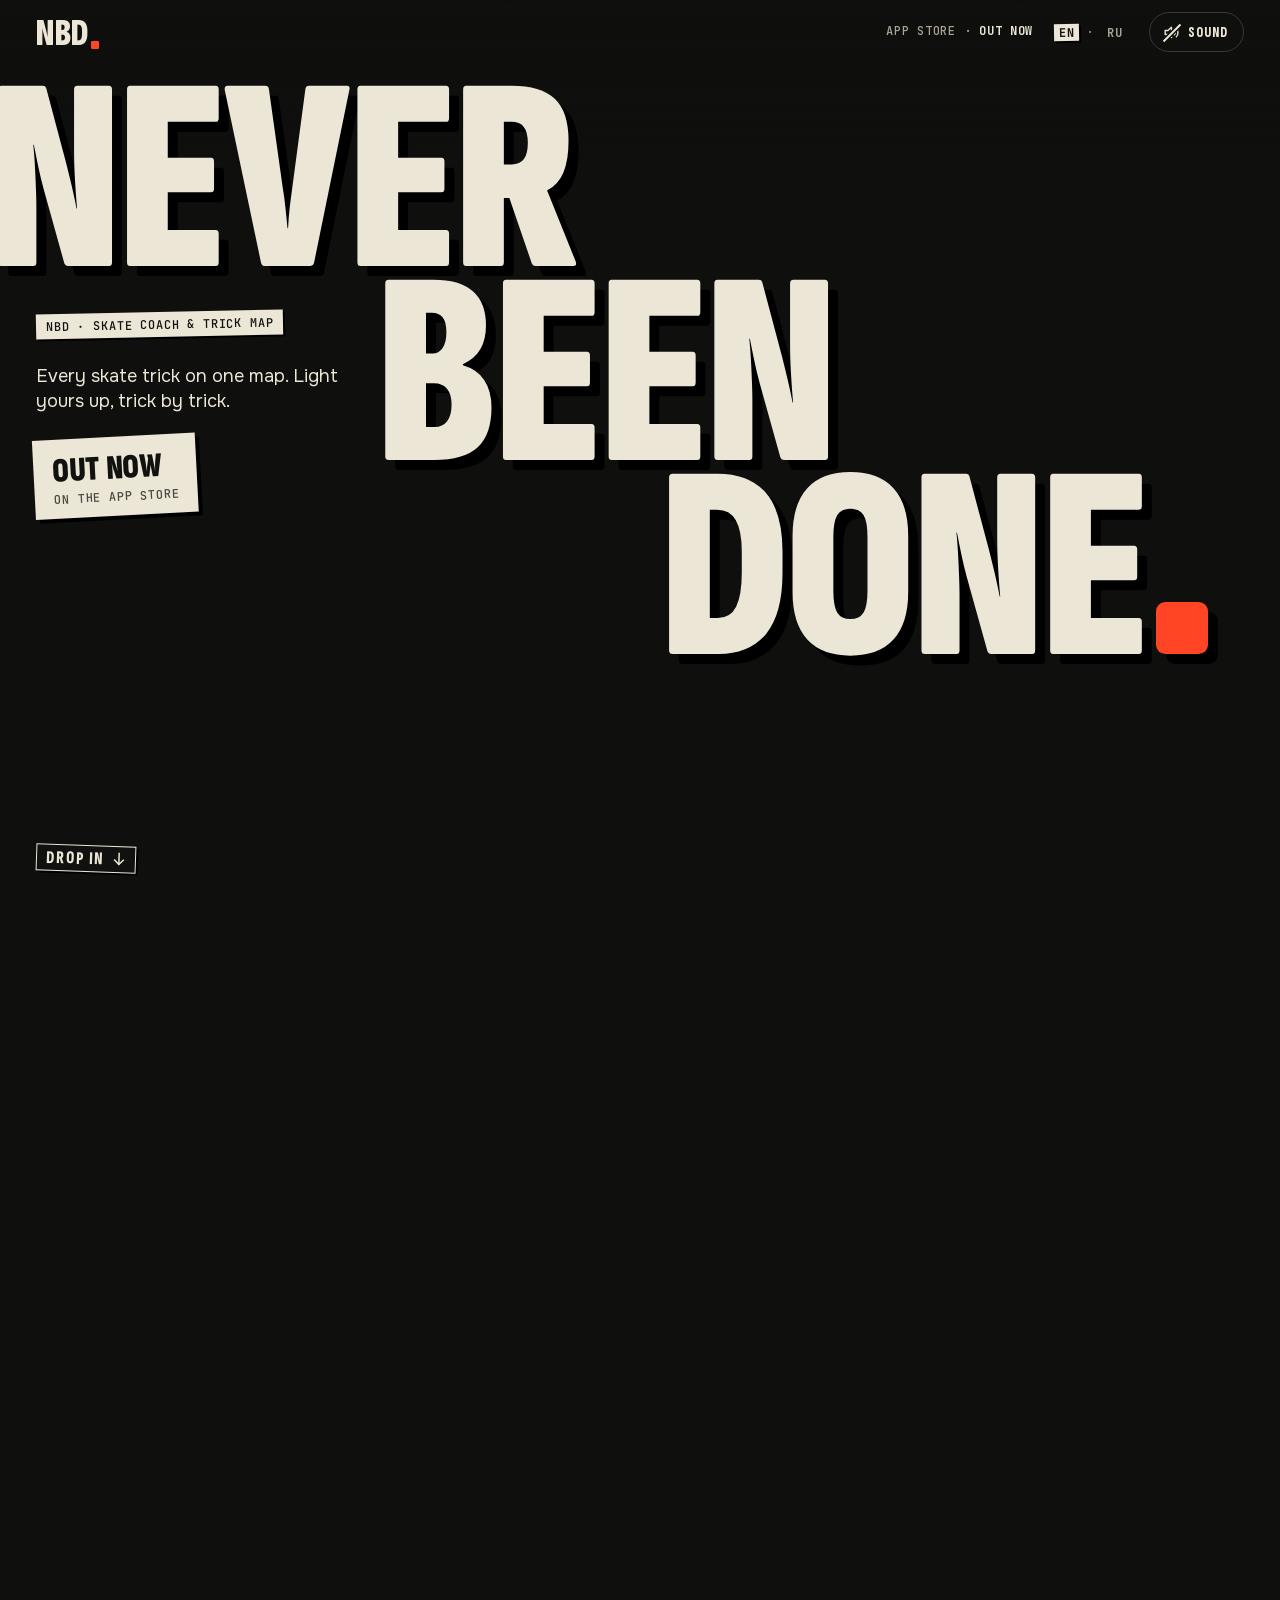
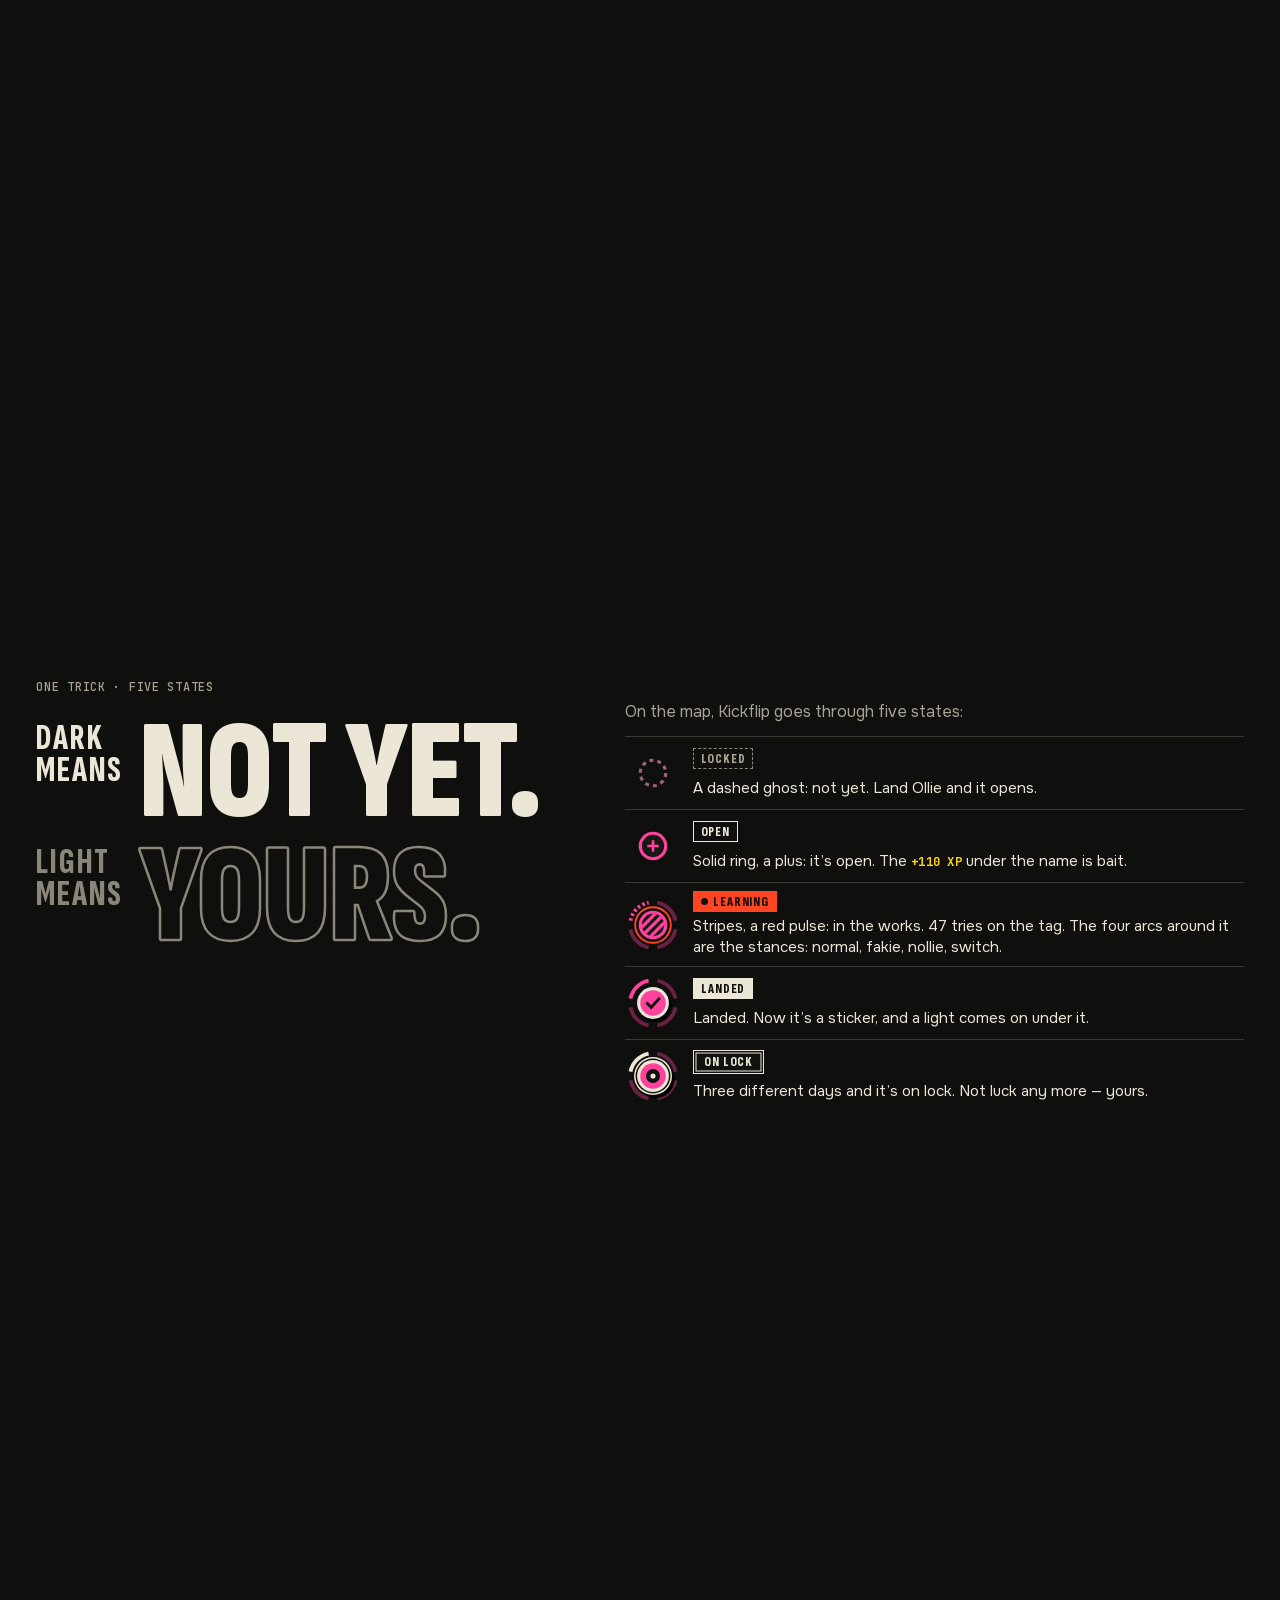
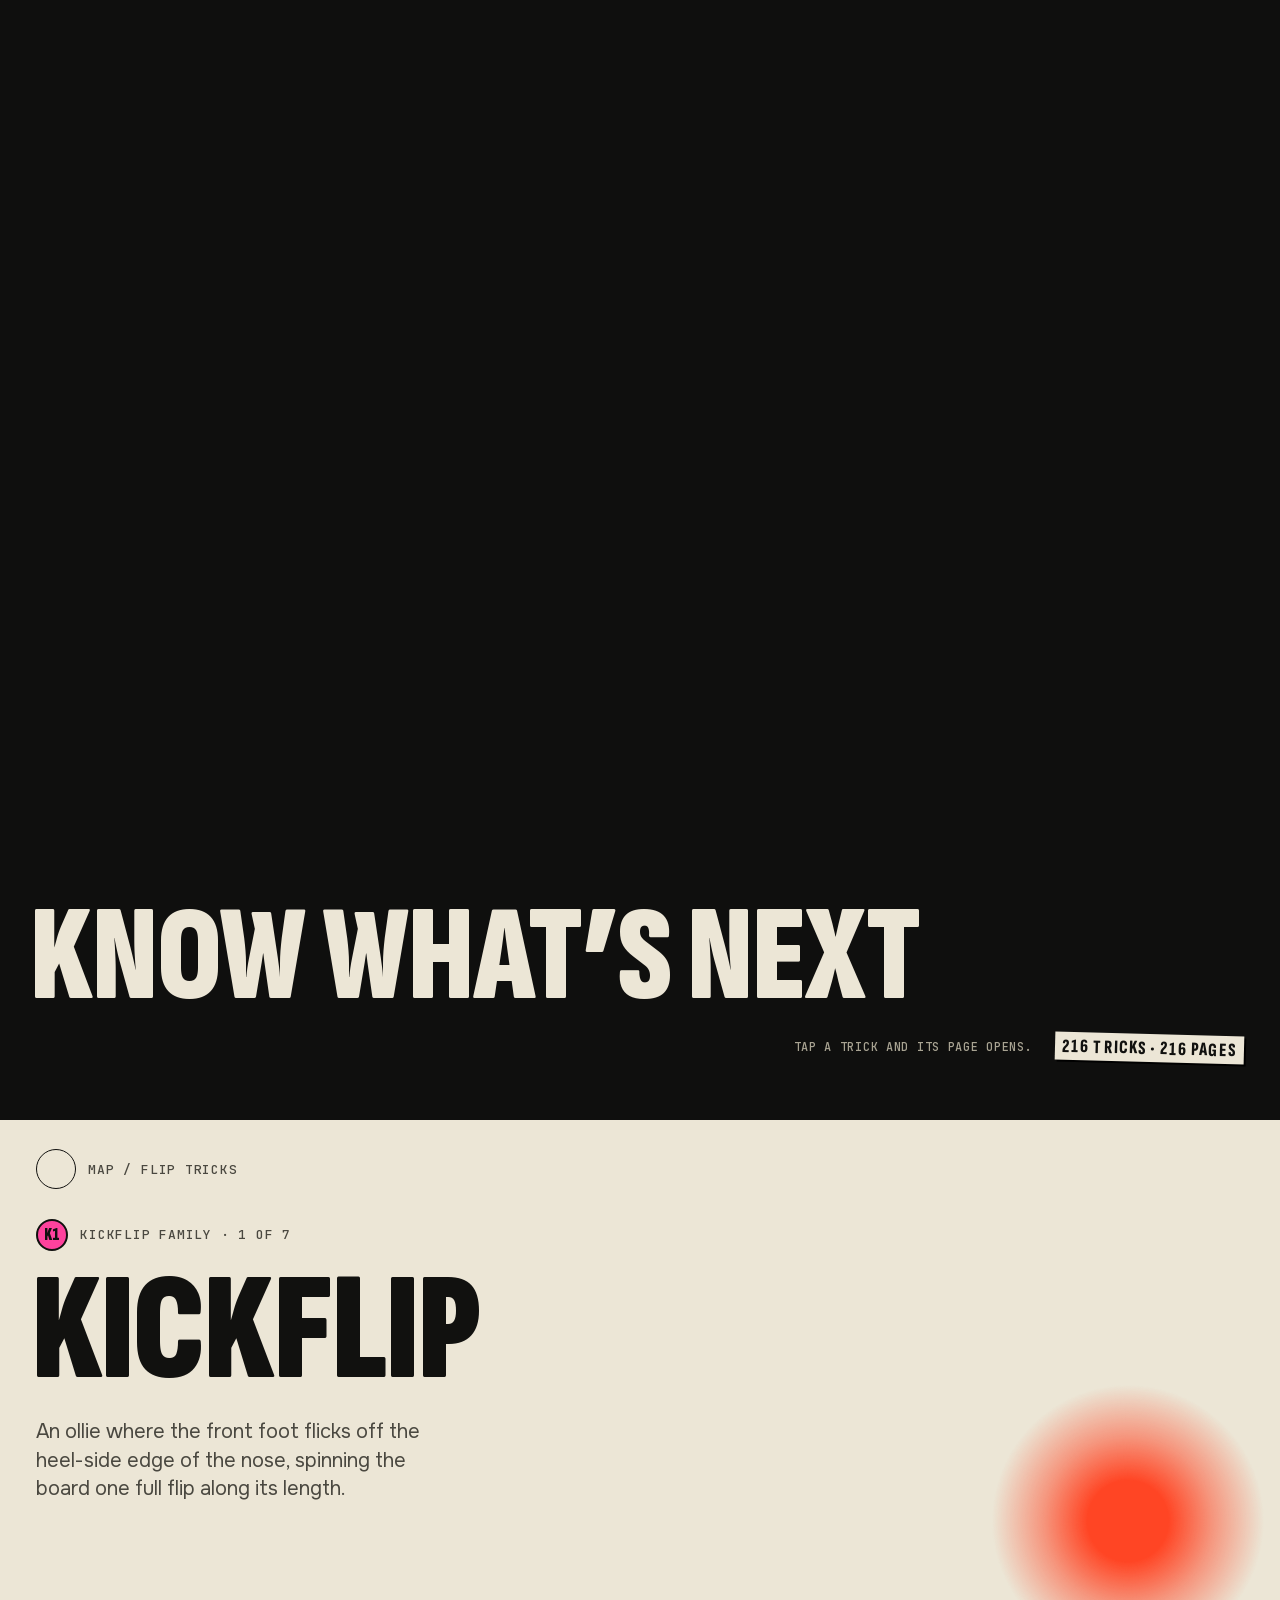
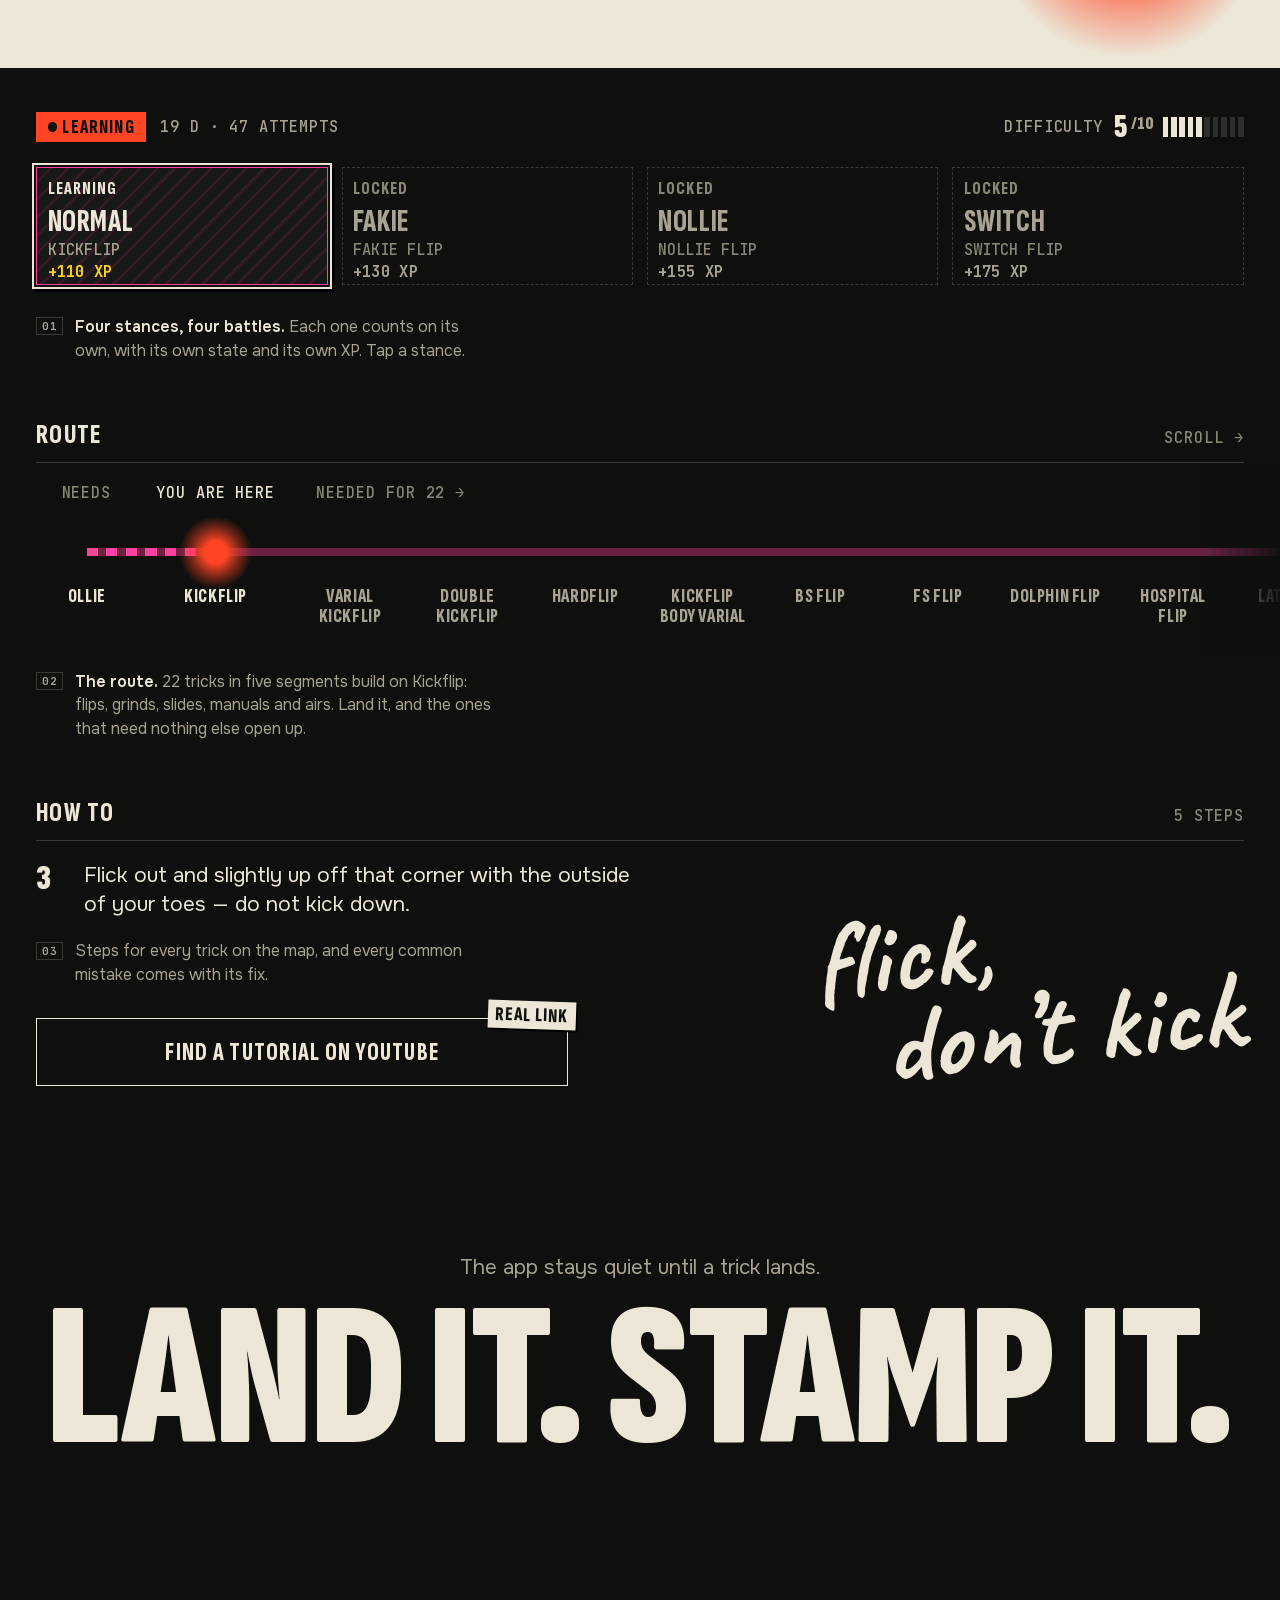
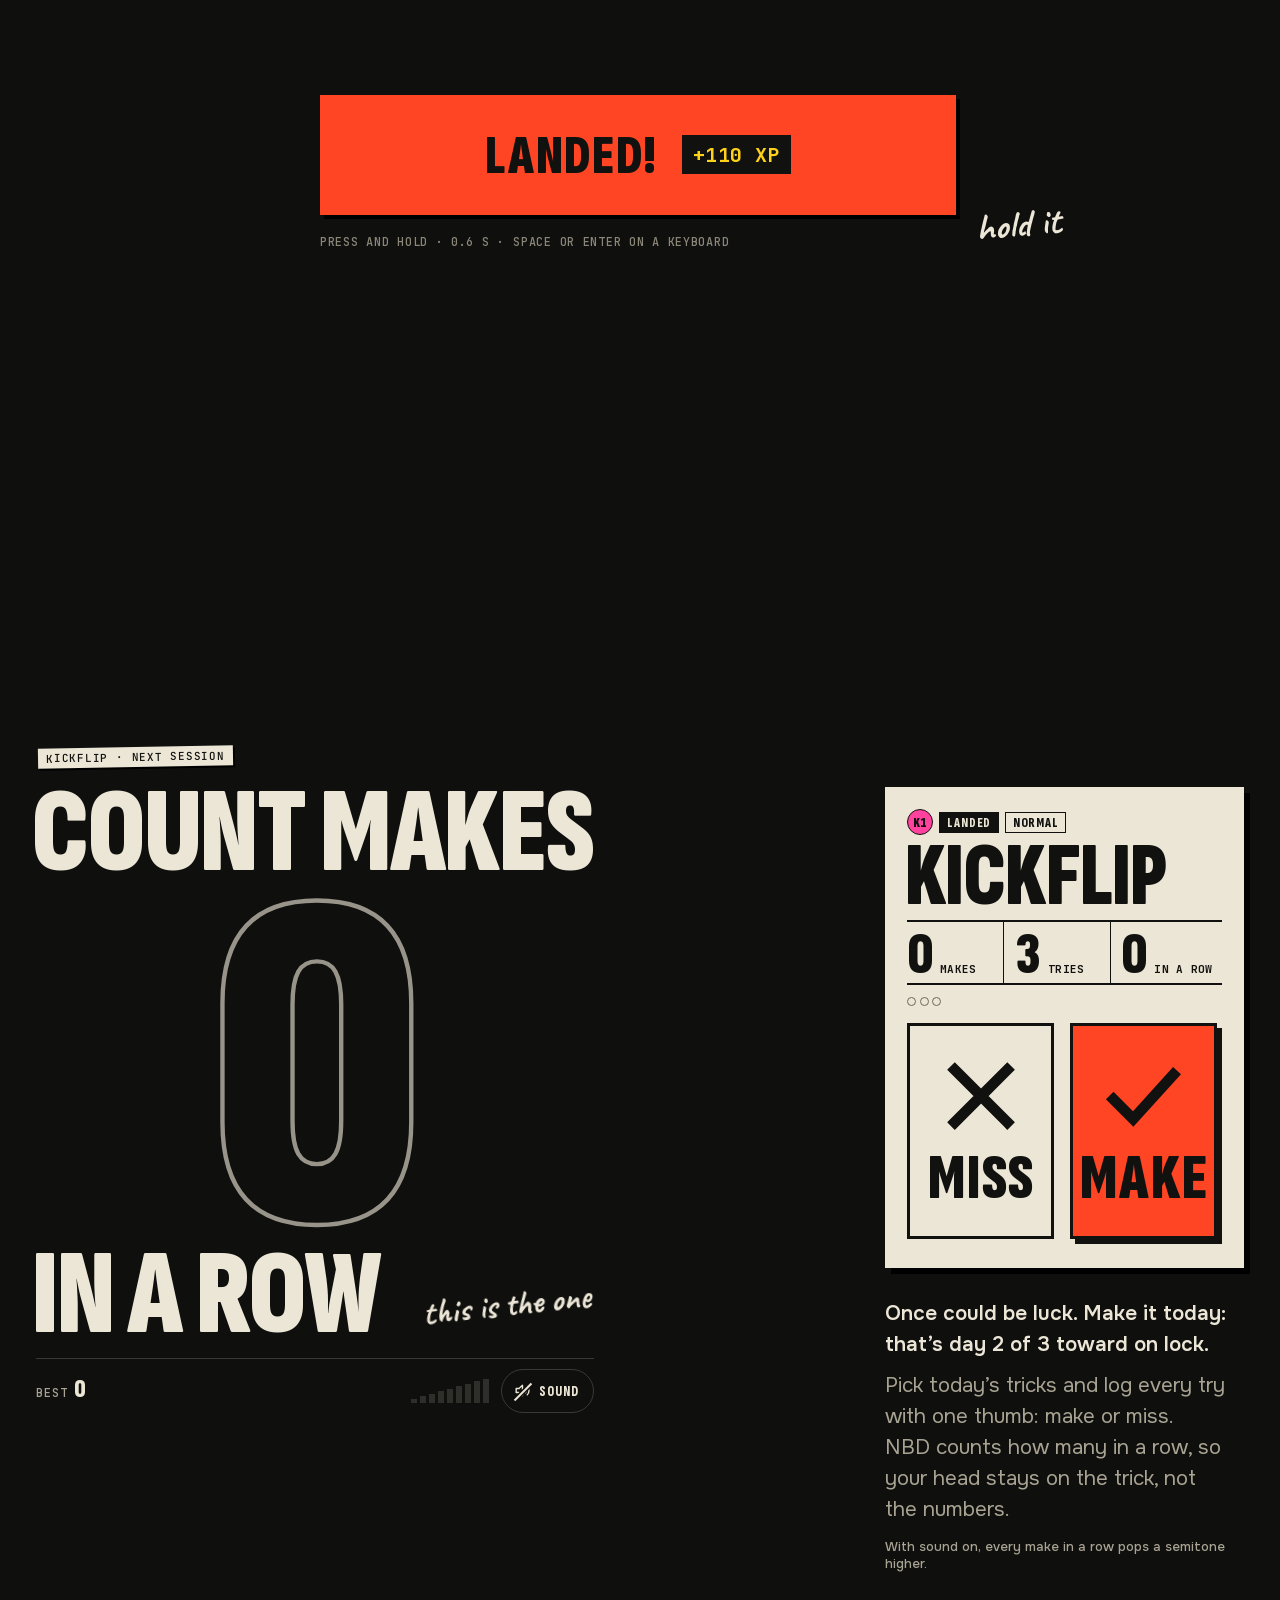
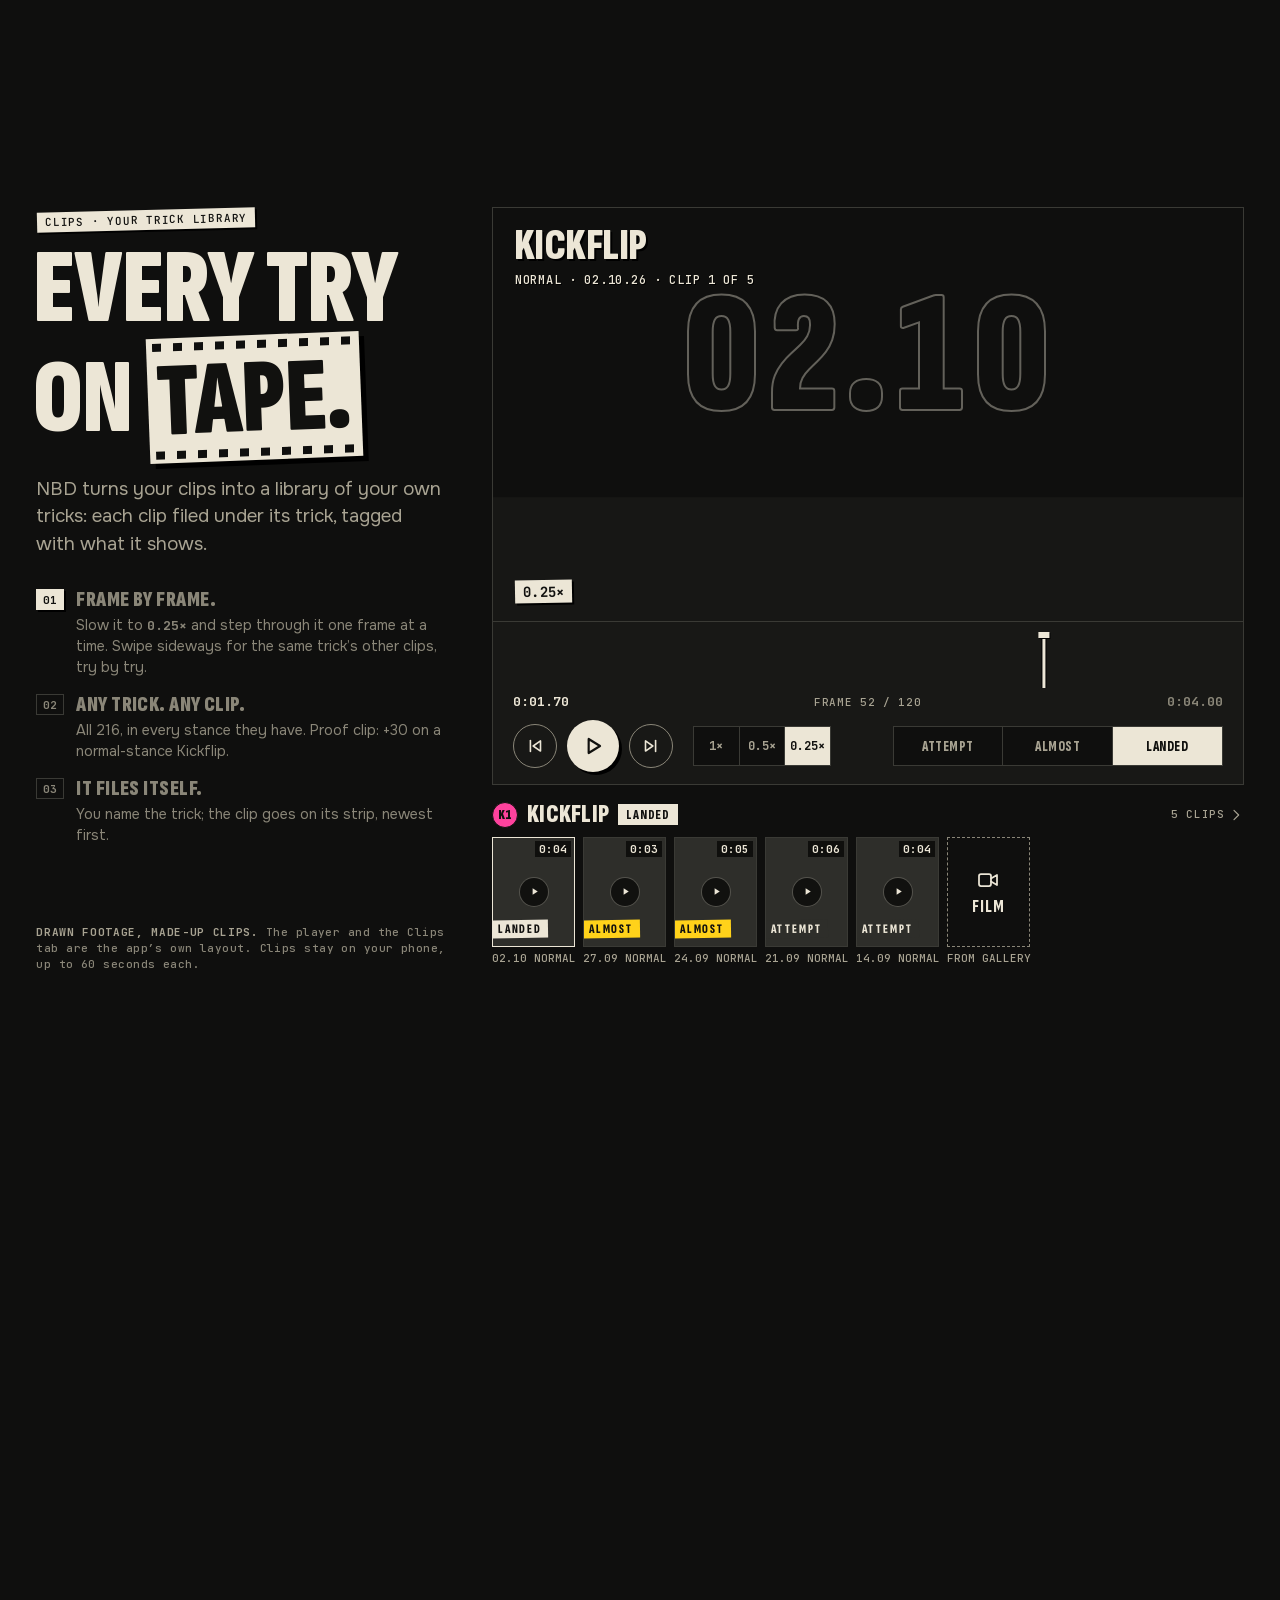
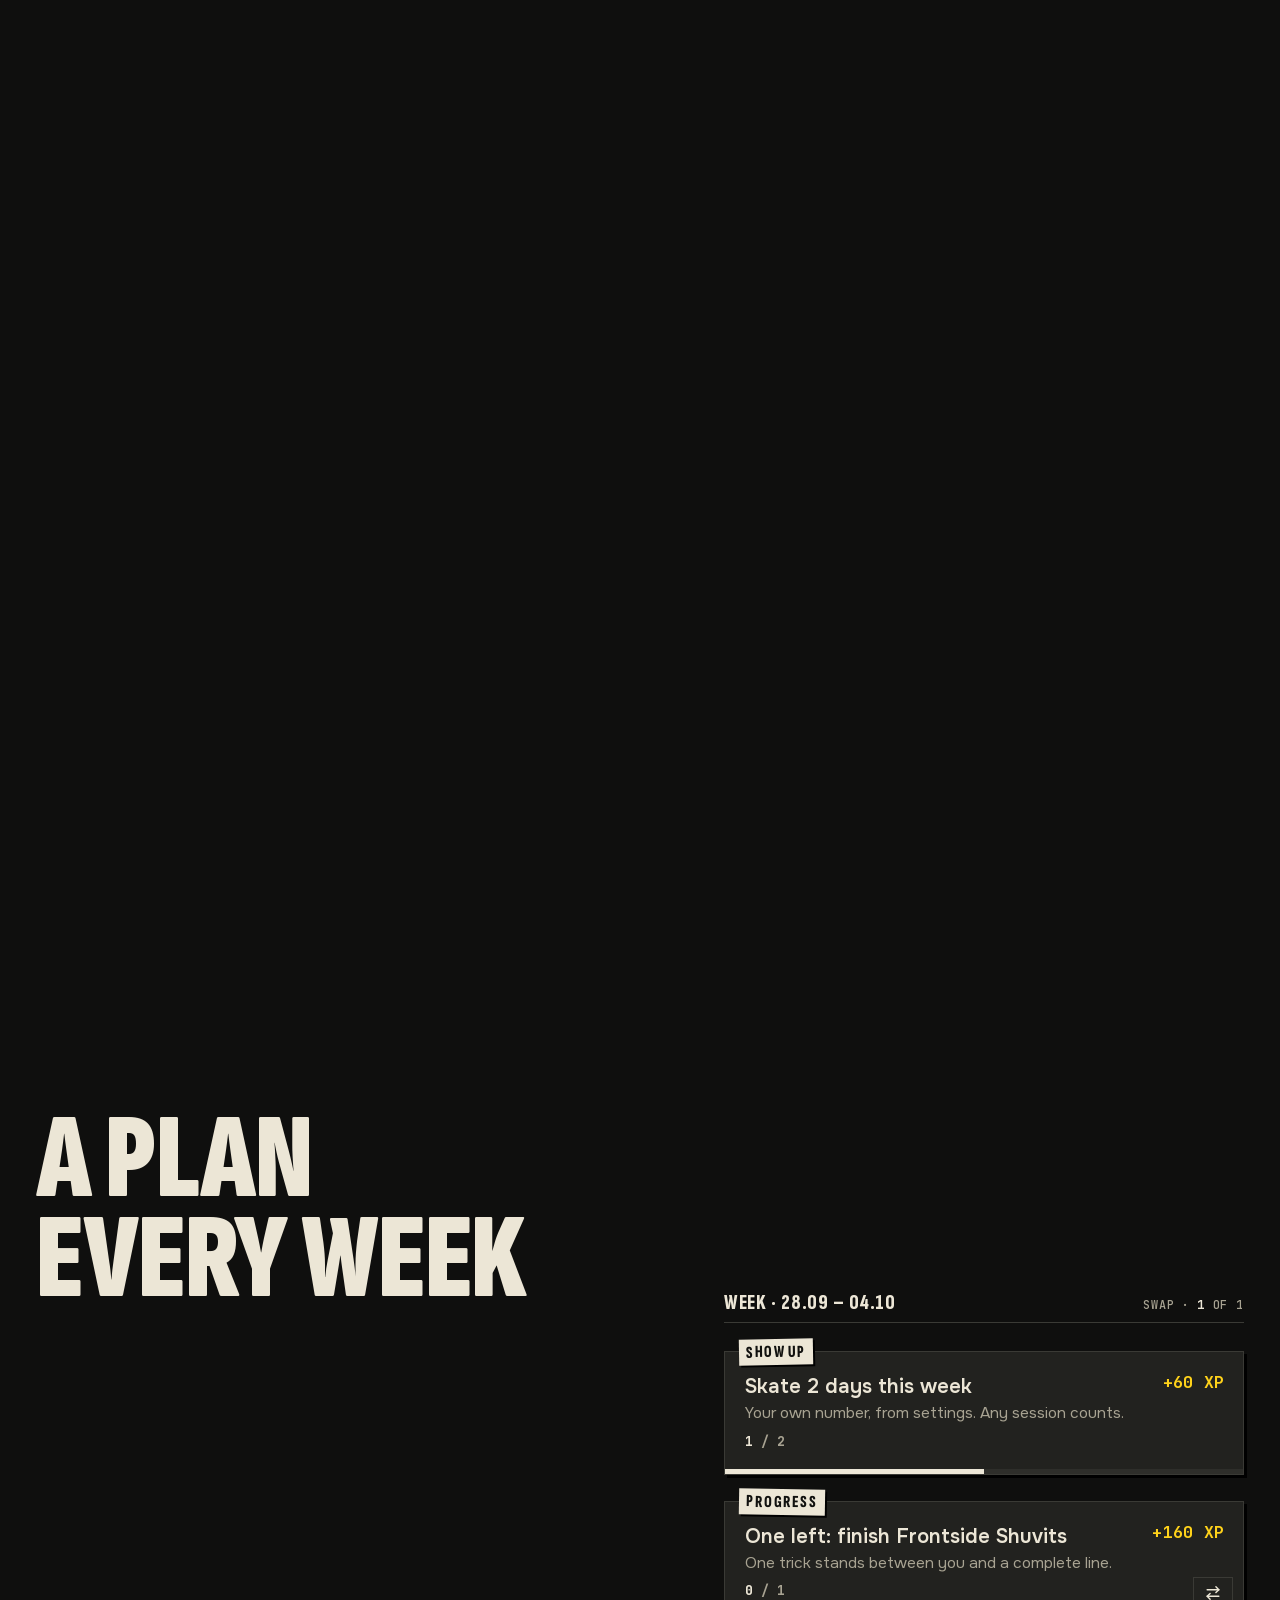
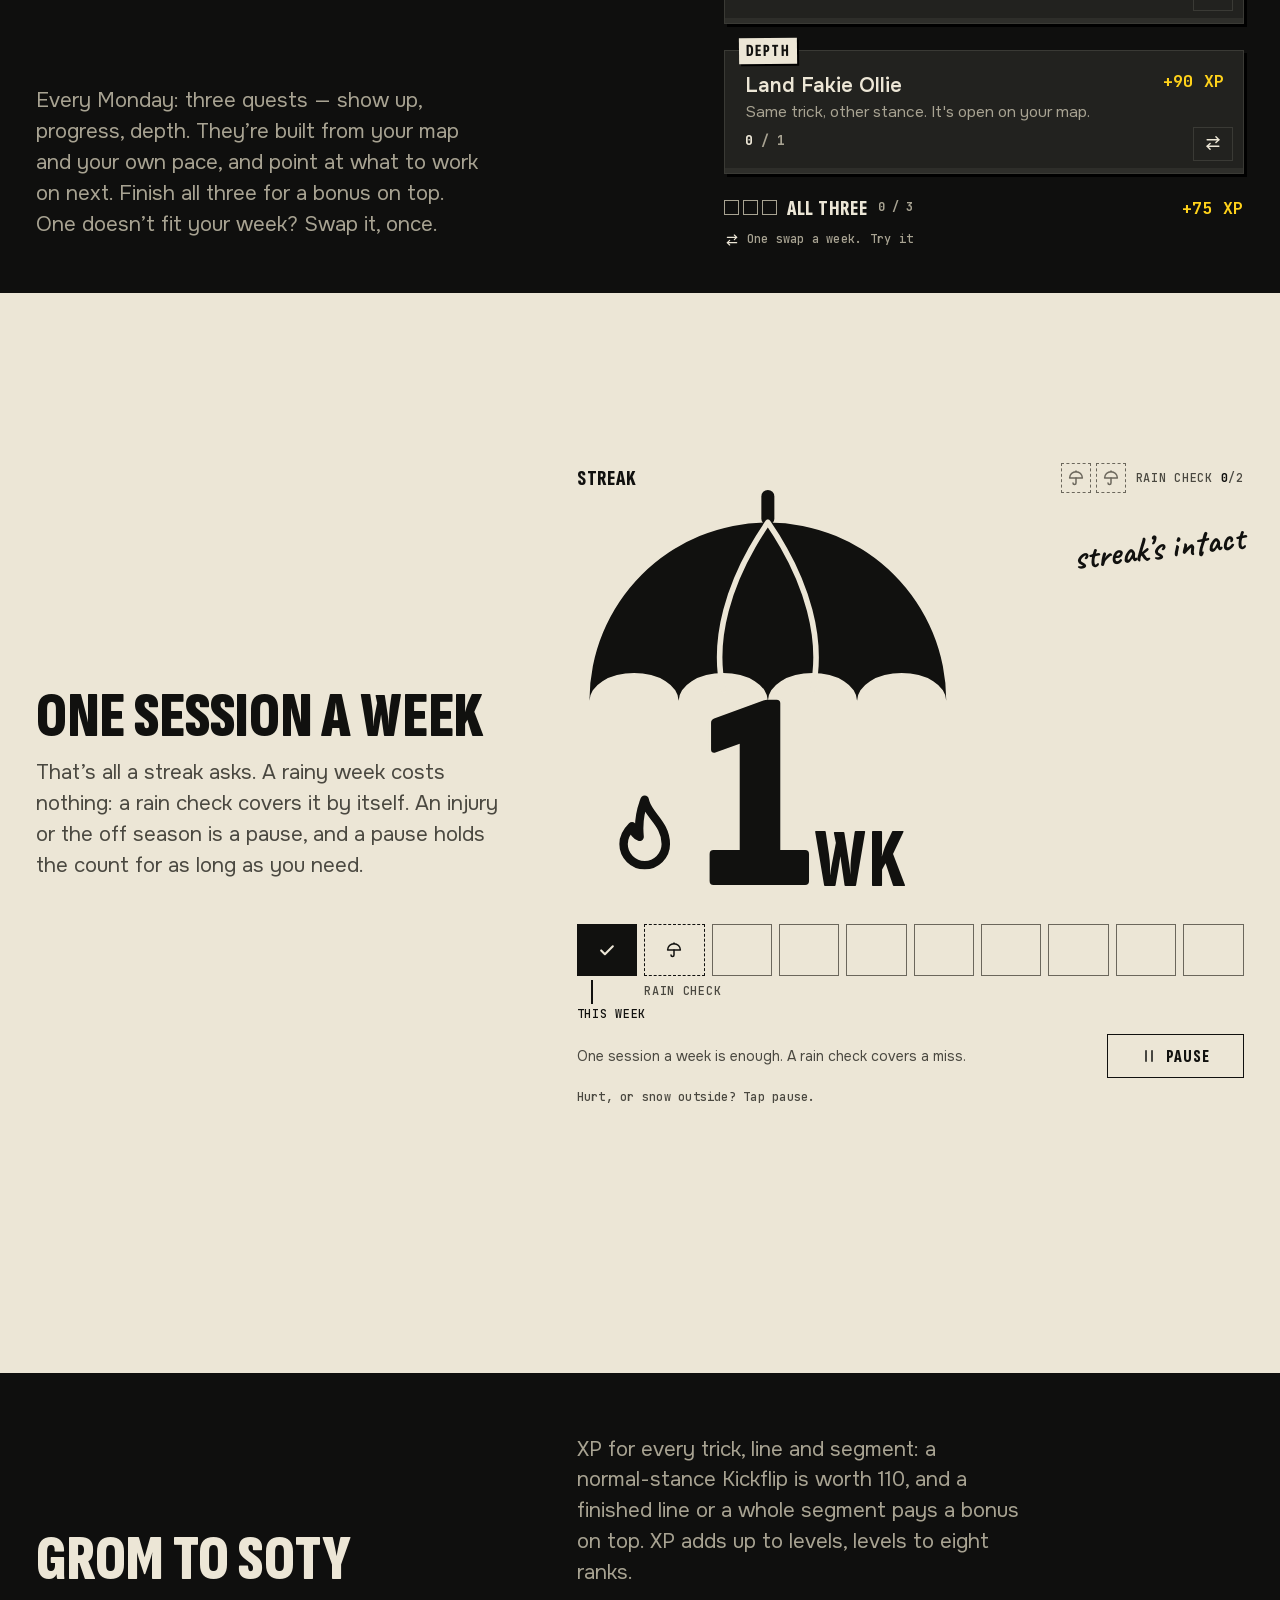
==== commit e829cf15: "fix(ru): land a trick with «увезти» and «поставлен», never «зайти» Hero «Сегодня увезу.», «Увези трю" ====
--- a/index.html
+++ b/index.html
@@ -37,7 +37,7 @@
   <link rel="icon" type="image/png" sizes="32x32" href="./favicon-32.png">
   <link rel="icon" type="image/png" sizes="192x192" href="./icon-192.png">
   <link rel="apple-touch-icon" href="./apple-touch-icon.png">
-  <link rel="stylesheet" href="./css/site.css?v=7bfb612eb2">
+  <link rel="stylesheet" href="./css/site.css?v=e63f7e482c">
   <link rel="preload" href="./assets/fonts/sofia-900.woff2" as="font" type="font/woff2" crossorigin>
   <link rel="preload" href="./assets/fonts/onest-400.woff2" as="font" type="font/woff2" crossorigin>
   <link rel="preload" href="./assets/data/map.json" as="fetch" crossorigin>
--- a/css/site.css
+++ b/css/site.css
@@ -3,7 +3,7 @@
 .s-hero{--hero-top: calc(var(--safe-t) + var(--topbar-h) + var(--hud-h) + 14px);--hero-bottom: calc(var(--safe-b) + 18px)}.hero{isolation: isolate}.hero__map{position: absolute;inset: 0;z-index: 0}.hero__map canvas{-webkit-user-select: none;user-select: none}.hero__map.is-pannable{cursor: grab}.hero__map.is-grabbing,.hero__map.is-grabbing canvas{cursor: grabbing !important}.hero__scrim{--g: linear-gradient(180deg,var(--grip) 0%,rgba(15,15,14,0.9) 40%,rgba(15,15,14,0.62) 68%,rgba(15,15,14,0) 100%);position: absolute;z-index: 3;inset: 0 0 auto;height: calc(var(--safe-t) + var(--topbar-h) + var(--hud-h) + 64px);pointer-events: none;background: var(--g)}:is(.hero__scrim,.hero__bscrim,.hero__bfade)::after{content: '';position: absolute;inset: 0;background: url('../assets/tex/grain-grip.png') 0 0 / 256px 256px repeat;-webkit-mask: var(--g);mask: var(--g)}.hero__beacon{--beacon: 170px;position: absolute;z-index: 1;left: 0;top: 0;width: 0;height: 0;pointer-events: none;opacity: 0;will-change: transform,opacity}.hero__beacon > i{position: absolute;left: calc(var(--beacon) / -2);top: calc(var(--beacon) / -2);width: var(--beacon);height: var(--beacon);border-radius: 50%;background: radial-gradient(closest-side,rgba(255,69,36,0.95) 0%,rgba(255,69,36,0.5) 32%,rgba(255,69,36,0.14) 66%,rgba(255,69,36,0) 100%)}.hero__beacon > i:first-child{transform: scale(0.46);opacity: 0.85}.hero__beacon > i:last-child{animation: hero-pulse 1.6s linear infinite;animation-play-state: paused}.s-hero.is-yet .hero__beacon > i:last-child{animation-play-state: running}.s-hero.is-paused :is(.hero__beacon > i:last-child,.hero__drop svg){animation-play-state: paused}@keyframes hero-pulse{0%{transform: scale(0.43);opacity: 0.95}30%{transform: scale(0.84);opacity: 0.6}60%{transform: scale(0.96);opacity: 0.26}100%{transform: scale(1);opacity: 0}}.hero__probe{position: absolute;z-index: 2;left: 0;top: 0;display: flex;flex-direction: column;align-items: flex-start;gap: 5px;pointer-events: none;opacity: 0;visibility: hidden}.hero__probe.is-on{opacity: 1;visibility: visible}.hero__probe-name{padding: 3px 6px 1px;background: var(--grip);color: var(--paper);box-shadow: var(--sh-tag);font: 800 15px/1 var(--f-display);letter-spacing: 0.04em;text-transform: uppercase;white-space: nowrap}.hero__probe-tag,.hero__probe-more{display: inline-flex;align-items: center;gap: 4px;height: 18px;padding: 0 5px;background: var(--paper);color: var(--ink);box-shadow: var(--sh-tag);rotate: -1deg;font: 700 11px/1 var(--f-mono);letter-spacing: 0.02em;text-transform: uppercase;white-space: nowrap}.hero__probe-more{rotate: 0.6deg;margin-left: 3px;font-weight: 500}.hero__probe-name:empty,.hero__probe-tag:empty,.hero__probe-more:empty{display: none}.hero__probe-tag[data-state='learning']::before{content: '';width: 6px;height: 6px;border-radius: 50%;background: var(--red)}.hero__probe-tag .xp{color: var(--ink);background: var(--yellow);padding: 1px 3px 0;margin-left: 2px}.hero__poster{--H: max(72px,min(48vw,calc((100svh - 400px) / 1.92)));position: absolute;z-index: 4;inset: 0;display: flex;flex-direction: column;padding: var(--hero-top) 0 var(--hero-bottom);pointer-events: none}.hero__h1,.hero__rip{position: relative;flex: none;height: calc(var(--H) * 2.16);margin: 0;font: 900 var(--H) / 0.8 var(--f-display);letter-spacing: -0.012em;text-transform: uppercase;font-kerning: normal;font-synthesis: none}.hero__h1 > .sr-only{text-transform: none}.hero__rip{position: absolute;top: var(--hero-top);left: 0;right: 0;visibility: hidden}.hero__rip.is-on{visibility: visible}.hero__rip :is(.hero__w,.hero__dot){animation: none}.hero__ln{position: absolute;display: flex;align-items: baseline;white-space: nowrap}.hero__poster.is-tearing :is(.hero__ln,.hero__tape,.hero__cta,.hero__beta,.hero__sub){will-change: transform}.hero__ln--1{left: -0.075em;top: 0}.hero__ln--2{right: -0.12em;top: 0.705em}.hero__ln--3{left: -0.07em;top: 1.41em}.hero__w{display: block;padding: 0.16em 0.07em 0.1em 0.03em;margin: -0.16em -0.07em -0.1em -0.03em;color: var(--paper);text-shadow: 0.036em 0.036em 0 #000}.s-hero.is-toner .hero__w{-webkit-mask: url('../assets/img/hero/toner.png') 0 0 / 128px 128px repeat;mask: url('../assets/img/hero/toner.png') 0 0 / 128px 128px repeat}.hero__ln--2 .hero__w{-webkit-mask-position: 47px 21px;mask-position: 47px 21px}.hero__ln--3 .hero__w{-webkit-mask-position: 93px 76px;mask-position: 93px 76px}.hero__dot{flex: none;display: block;width: 0.19em;height: 0.19em;margin: 0 0 0.012em 0.035em;border-radius: 0.034em;background: var(--red);box-shadow: 0.036em 0.036em 0 #000}.hero__tape{flex: none;align-self: flex-start;margin: 4px 0 0 13px}.hero__tape > span{display: block;padding: 6px 9px 5px;background: url('../assets/tex/grain-paper.png') 0 0 / 256px 256px repeat,var(--paper);color: var(--ink);box-shadow: var(--sh-tag);rotate: -1.2deg;font: 500 11px/1 var(--f-mono);letter-spacing: 0.07em;text-transform: uppercase;white-space: nowrap}.hero__band{flex: 1 1 auto;min-height: 0}.hero__hand{position: absolute;left: 0;top: 0;transform-origin: 0 0;color: var(--paper);visibility: hidden;will-change: transform,opacity}.s-hero.is-placed .hero__hand{visibility: visible}.hero__hand-wipe{overflow: hidden;padding: 4px 10px 10px 0;transform: translateX(-101%)}.hero__hand-in{display: flex;align-items: flex-start;transform: translateX(118%)}.s-hero.is-yet .hero__hand-wipe,.s-hero.is-yet .hero__hand-in{transform: none;transition: transform 0.55s cubic-bezier(.16,1,.3,1)}.hero__hand{--yet: clamp(32px,12.3vw,48px)}.hero__arrow{flex: none;width: calc(var(--yet) * 1.36);height: calc(var(--yet) * 1.02);margin-top: calc(var(--yet) * 0.2);rotate: 4deg}.hero__hand.is-flip .hero__hand-in{flex-direction: row-reverse}.hero__hand.is-flip .hero__arrow{scale: -1 1;rotate: -4deg}.hero__hand.is-flip .hero__yet{margin: -0.06em 0.04em 0 0}.hero__yet{font-size: var(--yet);line-height: 1;rotate: -7deg;margin: -0.06em 0 0 0.04em;white-space: nowrap;-webkit-text-stroke: 0.15em var(--grip);paint-order: stroke fill}.hero__ko{stroke: var(--grip);stroke-width: 7.5}.hero__foot{position: relative;flex: none;padding: 0 var(--gutter)}.hero__foot::before{content: '';position: absolute;z-index: -1;left: 0;right: 0;top: -12px;bottom: calc(-1 * var(--hero-bottom));pointer-events: none;background: linear-gradient(180deg,rgba(15,15,14,0) 0,rgba(15,15,14,0.84) 34px,rgba(15,15,14,0.94) 100%)}.hero__sub{max-width: 34ch;margin-bottom: 16px;color: var(--text);font: 400 1rem/1.45 var(--f-body);text-wrap: pretty}.hero__cta{display: inline-flex;flex-direction: column;gap: 5px;margin: 0;padding: 11px 15px 10px;background: url('../assets/tex/grain-paper.png') 0 0 / 256px 256px repeat,var(--paper);color: var(--ink);box-shadow: var(--sh-btn);rotate: -3deg;transform-origin: 0 100%;cursor: grab;pointer-events: auto;touch-action: manipulation;-webkit-tap-highlight-color: transparent;-webkit-user-select: none;user-select: none;transition: translate var(--t-instant) var(--ease-in),box-shadow var(--t-instant) var(--ease-in),rotate var(--t-instant) var(--ease-in)}@media (hover: hover) and (pointer: fine){.hero__cta:hover{rotate: -2deg}}.hero__poster.is-gone .hero__cta{visibility: hidden}.hero__cta.is-peeled{rotate: -7deg;translate: -1px -4px;box-shadow: 7px 9px 0 #000;cursor: grabbing;transition: translate var(--t-fast) var(--ease-out),box-shadow var(--t-fast) var(--ease-out),rotate var(--t-fast) var(--ease-out)}.hero__cta-k{font: 900 30px/0.9 var(--f-display);letter-spacing: 0.02em;text-transform: uppercase;padding-top: 0.06em}.hero__cta-v{font: 500 11px/1 var(--f-mono);letter-spacing: 0.07em;text-transform: uppercase;color: var(--ink-soft)}.hero__beta{--stamp: 25px;display: flex;width: fit-content;margin: -7px 0 0 26px;rotate: -5deg;text-decoration: none;pointer-events: auto;touch-action: manipulation;-webkit-tap-highlight-color: transparent;transition: rotate var(--t-fast) var(--ease-out),scale var(--t-fast) var(--ease-out)}.hero__beta .stamp__sub{font-size: 10.5px}@media (hover: hover) and (pointer: fine){.hero__beta:hover{rotate: -3deg;scale: 1.04}}.hero__beta:active{scale: 0.97}.hero__beta:focus-visible{outline: 2px solid var(--paper);outline-offset: 4px}.hero__poster.is-gone .hero__beta{visibility: hidden}.hero__drop{position: absolute;right: var(--gutter);bottom: calc(var(--hero-bottom) + 6px)}.hero__drop > span{display: inline-flex;align-items: center;gap: 6px;padding: 4px 8px 3px 9px;background: var(--ink);color: var(--paper);border: 1.5px solid var(--paper);box-shadow: var(--sh-tag);rotate: 2deg;font: 800 16px/1 var(--f-display);letter-spacing: 0.08em;text-transform: uppercase;white-space: nowrap}.hero__drop svg{margin-top: -2px;animation: hero-nudge 2.4s cubic-bezier(.34,1.56,.64,1) 3s infinite}@keyframes hero-nudge{0%,62%,100%{transform: none}70%{transform: translateY(4px)}82%{transform: translateY(-1px)}}.hero__w{animation: hero-slam 0.52s cubic-bezier(.34,1.42,.64,1) backwards}.hero__ln--1 > .hero__w{animation-delay: 0.25s}.hero__ln--2 > .hero__w{animation-delay: 0.4s}.hero__ln--3 > .hero__w{animation-delay: 0.55s}@keyframes hero-slam{0%{transform: translate3d(0,-0.04em,0) scale(1.35);opacity: 0}16%{opacity: 1}100%{transform: none;opacity: 1}}.hero__dot{animation: hero-drop 0.42s cubic-bezier(.34,1.56,.64,1) 0.95s backwards}@keyframes hero-drop{0%{transform: translate3d(0,-1.3em,0) scale(1.6);opacity: 0}25%{opacity: 1}100%{transform: none;opacity: 1}}.hero__tape > span{animation: hero-slap 0.3s cubic-bezier(.34,1.56,.64,1) 1.2s backwards}@keyframes hero-slap{0%{transform: scale(1.25);opacity: 0}100%{transform: none;opacity: 1}}.hero__sub,.hero__cta{animation: hero-rise 0.45s cubic-bezier(.16,1,.3,1) 1.35s backwards}.hero__cta{animation-delay: 1.45s}.hero__drop > span{animation: hero-slap 0.3s cubic-bezier(.34,1.56,.64,1) 1.7s backwards}.hero__beta{animation: hero-stamp 0.2s cubic-bezier(.7,0,.84,0) 1.95s backwards}@keyframes hero-stamp{0%{transform: scale(1.5);opacity: 0}70%{transform: scale(0.985);opacity: 1}100%{transform: none;opacity: 1}}@keyframes hero-rise{0%{transform: translate3d(0,14px,0);opacity: 0}100%{transform: none;opacity: 1}}.s-hero.is-settled :is(.hero__w,.hero__dot,.hero__tape > span,.hero__sub,.hero__cta,.hero__beta,.hero__drop > span){animation: none}.hero__beats{position: absolute;z-index: 5;inset: 0;pointer-events: none}.hero__bscrim{--g: linear-gradient(180deg,rgba(15,15,14,0) 42%,rgba(15,15,14,0.66) 64%,rgba(15,15,14,0.9) 82.6%,rgba(15,15,14,0.94) 100%);position: absolute;inset: 0;opacity: 0;background: var(--g)}.hero__bfade{--g: linear-gradient(180deg,rgba(15,15,14,0) 76%,rgba(15,15,14,0.7) 92%,rgba(15,15,14,0.94) 100%);position: absolute;inset: 0;display: none;opacity: 0;background: var(--g)}.hero__beat{position: absolute;left: var(--gutter);right: var(--gutter);bottom: calc(var(--safe-b) + 20px);display: flex;flex-direction: column;align-items: flex-start;opacity: 0}.hero__beat.is-on{opacity: 1}.hero__kicker{margin: 0 0 10px 2px}.hero__kicker > span{display: inline-flex;align-items: center;gap: 7px;padding: 5px 8px 4px;background: var(--paper);color: var(--ink);box-shadow: var(--sh-tag);rotate: -1deg;font: 500 11px/1 var(--f-mono);letter-spacing: 0.07em;text-transform: uppercase;white-space: nowrap}.hero__swatch{width: 5px;align-self: stretch;margin: -5px 0 -4px -8px;background: var(--seg-flip);border-right: 1px solid var(--ink)}.hero__strips{display: flex;flex-direction: column;align-items: flex-start;gap: 3px;margin: 0;font: 900 clamp(40px,12.2vw,57.6px) / 0.86 var(--f-display);letter-spacing: -0.004em;text-transform: uppercase}.hero__strip{position: relative;display: block;--tear: polygon(4px 0,calc(100% - 3px) 0,100% 18%,calc(100% - 5px) 39%,calc(100% - 1px) 58%,calc(100% - 4px) 81%,calc(100% - 1px) 100%,3px 100%,0 79%,5px 62%,1px 40%,4px 21%,0 6%)}.hero__strip::before{content: '';position: absolute;inset: 0;background: #000;translate: 3px 3px;clip-path: var(--tear)}.hero__strip > span{position: relative;display: block;padding: 0.12em 0.2em 0.02em 0.16em;background: url('../assets/tex/grain-paper.png') 0 0 / 256px 256px repeat,var(--paper);color: var(--ink);clip-path: var(--tear);white-space: nowrap}.hero__strip:nth-child(1){rotate: -1.2deg}.hero__strip:nth-child(2){rotate: 0.7deg;margin-left: 0.18em;--tear: polygon(2px 0,calc(100% - 5px) 0,calc(100% - 1px) 23%,100% 44%,calc(100% - 4px) 67%,100% 88%,calc(100% - 3px) 100%,5px 100%,1px 86%,4px 68%,0 47%,3px 25%,0 9%)}.hero__strip:nth-child(3){rotate: -0.5deg;margin-left: 0.06em;--tear: polygon(3px 0,calc(100% - 2px) 0,calc(100% - 5px) 21%,100% 37%,calc(100% - 2px) 61%,calc(100% - 5px) 79%,100% 100%,1px 100%,4px 82%,0 64%,3px 43%,0 27%,5px 10%)}.hero__note{max-width: 36ch;margin-top: 12px;padding: 9px 12px 10px;background: var(--grip);border: 1px solid var(--hairline);box-shadow: var(--sh-card);color: var(--text);font: 400 0.9375rem/1.42 var(--f-body);text-wrap: pretty}.hero__beat--3 .hero__note{margin-bottom: 14px}.hero__next{display: flex;align-items: stretch;width: 100%;max-width: 420px;height: 64px;background: var(--paper);color: var(--ink);box-shadow: var(--sh-card)}.hero__bullet{--line: var(--seg-flip);align-self: center;margin: 0 12px 0 12px;width: 32px;height: 32px;font-size: 17px}.hero__next-text{display: flex;flex-direction: column;justify-content: center;gap: 3px;min-width: 0;flex: 1 1 auto}.hero__next-k{font: 500 11px/1 var(--f-mono);letter-spacing: 0.1em;text-transform: uppercase;color: var(--ink-soft)}.hero__next-name{font: 900 30px/0.86 var(--f-display);letter-spacing: 0.01em;text-transform: uppercase;padding-top: 0.06em}.hero__next-state{display: flex;flex-direction: column;align-items: flex-end;justify-content: center;gap: 7px;padding-right: 12px}.hero__next .chip--learning{background: var(--ink);color: var(--paper)}.hero__next .chip--learning::before{background: var(--red)}.hero__next-when{font: 500 11px/1 var(--f-mono);letter-spacing: 0.1em;text-transform: uppercase;color: var(--ink-soft)}.hero__next-go{flex: none;display: grid;place-items: center;width: 52px;background: var(--ink);color: var(--paper)}@media (min-width: 900px),(orientation: landscape) and (min-width: 600px){.s-hero{--hero-top: calc(var(--safe-t) + var(--topbar-h) + 10px)}.hero__poster{--H: max(80px,min(21.5vw,calc((100svh - var(--hero-top) - 40px) / 2.16)));display: block}.hero__h1{position: absolute;top: var(--hero-top);left: 0;right: 0}.hero__ln--1{left: -0.04em}.hero__ln--2{right: auto;left: calc(47vw - var(--H) * 0.82)}.hero__ln--3{left: auto;right: calc(var(--H) * 0.26)}.hero__tape{position: absolute;left: var(--gutter);top: calc(var(--hero-top) + var(--H) * 0.8 + 18px);margin: 0}.hero__tape > span{font-size: 12px;padding: 7px 10px 6px}.hero__band{display: none}.hero__foot{position: absolute;left: 0;top: calc(var(--hero-top) + var(--H) * 0.8 + 70px);width: calc(47vw - var(--H) * 0.82 - 10px);max-width: 460px;padding: 0 0 0 var(--gutter)}.hero__foot::before{display: none}.hero__sub{font-size: clamp(1.125rem,0.55vw + 0.6875rem,1.375rem);line-height: 1.4;max-width: 28ch;margin-bottom: 26px}.hero__cta{padding: 14px 19px 13px;gap: 7px}.hero__cta-k{font-size: clamp(34px,1.6vw + 14px,46px)}.hero__cta-v{font-size: 12px}.hero__beta{--stamp: 32px;margin: -9px 0 0 36px}.hero__beta .stamp__sub{font-size: 12px}.hero__drop{right: auto;left: var(--gutter);bottom: calc(var(--hero-bottom) + 10px)}.hero__drop > span{font-size: 18px}.hero__bscrim{--g: linear-gradient(90deg,rgba(15,15,14,0.92) 0%,rgba(15,15,14,0.82) 34%,rgba(15,15,14,0) 62%)}.hero__bfade{display: block}.hero__hand{--yet: clamp(56px,5vw,72px)}.hero__beat{right: auto;width: min(54vw,720px);bottom: calc(var(--safe-b) + 44px)}.hero__strips{font-size: clamp(57.6px,5.4vw,102.4px);gap: 5px}.hero__note{font-size: 1.0625rem;max-width: 40ch}.hero__next{height: 72px}.hero__next-name{font-size: 34px}}@media (max-width: 899px) and (max-height: 740px){.hero__beta{--stamp: 21px;margin: -6px 0 0 22px}.hero__beta .stamp__sub{font-size: 10px}.hero__sub{font-size: 0.9375rem;margin-bottom: 12px}.hero__cta{padding: 9px 13px 8px;gap: 4px}.hero__cta-k{font-size: 26px}.hero__hand{--yet: clamp(30px,10.7vw,40px)}.hero__beat{bottom: calc(var(--safe-b) + 14px)}.hero__strips{font-size: clamp(32px,9vw,35px)}.hero__note{font-size: 0.875rem;line-height: 1.32;padding: 6px 10px 7px;margin-top: 7px}.hero__kicker{margin-bottom: 6px}}@media (max-width: 899px) and (max-height: 600px){.hero__strips{font-size: clamp(30.4px,9.6vw,40px)}}@media (max-width: 359px){.hero__bullet{margin: 0 9px 0 10px}.hero__next-name{font-size: 26px}.hero__next-state{padding-right: 9px}.hero__next-go{width: 44px}}@media (min-width: 900px) and (max-height: 760px){.hero__strips{font-size: clamp(48px,4.4vw,80px)}}@media (orientation: landscape) and (max-height: 500px) and (max-width: 899px){.s-hero{--hero-top: calc(var(--safe-t) + var(--topbar-h) + var(--hud-h) + 6px);--hero-bottom: calc(var(--safe-b) + 10px)}.hero__scrim{height: calc(var(--safe-t) + var(--topbar-h) + 30px)}.hero__poster{--H: max(64px,min(21.5vw,calc((100svh - var(--hero-top) - 14px) / 2.16)))}.hero__tape{top: calc(var(--hero-top) + var(--H) * 0.8 + 10px)}.hero__tape > span{font-size: 11px;padding: 5px 8px 4px}.hero__foot{top: calc(var(--hero-top) + var(--H) * 0.8 + 44px)}.hero__sub{font-size: 0.9375rem;margin-bottom: 14px}.hero__cta{padding: 9px 13px 8px}.hero__hand{--yet: 40px}.hero__cta-k{font-size: 26px}.hero__sub{margin-bottom: 10px}.hero__beta{--stamp: 19px;margin: -13px 0 0 22px}.hero__beta .stamp__sub{font-size: 10px}.hero__drop{display: none}.hero__beat{bottom: calc(var(--safe-b) + 14px);width: min(44vw,400px)}.hero__strips{font-size: clamp(30.4px,4.6vw,40px)}.hero__note{font-size: 0.875rem;margin-top: 8px;padding: 7px 10px 8px}.hero__beat--3 .hero__note{margin-bottom: 10px}.hero__next{height: 60px}}@media (prefers-reduced-motion: reduce){:is(.hero__w,.hero__dot,.hero__tape > span,.hero__sub,.hero__cta,.hero__beta,.hero__drop > span,.hero__drop svg){animation: none !important}.hero__beacon > i:last-child{animation: none;opacity: 0}.hero__hand-wipe,.hero__hand-in{transform: none !important;transition: none !important}.hero__cta,.hero__cta.is-peeled{transition: none}}.reduced .hero__beacon > i:last-child{animation: none;opacity: 0}.reduced .hero__hand-wipe,.reduced .hero__hand-in{transform: none;transition: none}.reduced .hero__cta,.reduced .hero__cta.is-peeled{transition: none}.no-js .hero__hand,.no-js .hero__beats,.no-js .hero__beacon{display: none}
 .s-states{--lit: #FE429D;--reach: #A32F67;--unlit: #6A2244}.st{--u: min(1.7vw,0.7vh);--cx: 50%;--w: min(22vw,9.8vh);display: grid;grid-template-rows: auto minmax(0,1fr) auto;padding: calc(var(--safe-t) + var(--topbar-h) + var(--hud-h) + 8px) 0 calc(var(--safe-b) + 20px)}@supports (height: 1svh){.st{--u: min(1.7vw,0.7svh);--w: min(22vw,9.8svh)}}.st__head{position: relative;z-index: 3;padding-inline: var(--gutter)}.st__eyebrow{color: var(--text-2);margin-bottom: calc(var(--w) * 0.16)}.st__title{display: flex;flex-direction: column;gap: calc(var(--w) * 0.08)}.st__title:lang(ru){gap: calc(var(--w) * 0.17)}.st__half{display: flex;align-items: flex-start;gap: calc(var(--w) * 0.11)}.st__kick{flex: none;width: min-content;padding-top: calc(var(--w) * 0.035);font: 800 calc(var(--w) * 0.25) / 0.92 var(--f-display);letter-spacing: 0.05em;text-transform: uppercase;color: var(--paper)}.st__word{font: 900 var(--w) / 0.8 var(--f-display);letter-spacing: -0.005em;text-transform: uppercase;white-space: nowrap;color: var(--paper)}.st__half--light .st__kick,.st[data-lit='1'] .st__half--dark .st__kick{color: var(--text-muted)}.st__half--light .st__word,.st[data-lit='1'] .st__half--dark .st__word{color: transparent;-webkit-text-stroke: max(1.25px,calc(var(--w) * 0.018)) var(--text-muted)}.st[data-lit='1'] .st__half--light .st__kick{color: var(--paper)}.st[data-lit='1'] .st__half--light .st__word{color: var(--paper);-webkit-text-stroke: 0 transparent}.st__stage{position: relative;z-index: 1;display: flex;flex-direction: column;justify-content: center;min-height: 0}.st__track{position: relative;flex: none;height: calc(var(--u) * 44);margin-block: var(--over,0px)}.st__pool{position: absolute;left: var(--cx);top: 50%;width: calc(var(--u) * 156);height: calc(var(--u) * 156);margin: calc(var(--u) * -78);border-radius: 50%;background: radial-gradient(closest-side,rgba(255,201,138,0.2),rgba(255,201,138,0.08) 50%,rgba(255,201,138,0) 100%);opacity: 0;pointer-events: none}.st__pool--core{width: calc(var(--u) * 84);height: calc(var(--u) * 84);margin: calc(var(--u) * -42)}.st[data-lit='1'] .st__pool{opacity: 1}.st[data-lit='1'] .st__pool--core{opacity: 1}.st__edge{position: absolute;top: 50%;height: calc(var(--u) * 6);margin-top: calc(var(--u) * -3);overflow: hidden;background: var(--unlit)}.st__edge--in{left: 0;right: calc(100% - var(--cx))}.st__edge--out{left: var(--cx);right: 0}.st__edge > b{position: absolute;inset: 0}.st__sweep{background: var(--reach);transform: scaleX(0);transform-origin: 0 50%}.st__run{right: auto !important;width: calc(var(--u) * 10);background: var(--paper);opacity: 0}.st__march{right: calc(var(--u) * -14) !important;background: repeating-linear-gradient(90deg,var(--lit) 0 calc(var(--u) * 8),transparent calc(var(--u) * 8) calc(var(--u) * 14));opacity: 0;will-change: transform}.st[data-state='available'] .st__edge--in{background: var(--reach)}.st[data-state='learning'] .st__edge--in .st__march{opacity: 1;animation: st-march calc(14s / 24) linear infinite paused}.st.is-on[data-state='learning'] .st__edge--in .st__march{animation-play-state: running}.st[data-lit='1'] .st__edge--in{background: var(--lit)}.st[data-out='1'] .st__edge--out{background: var(--reach)}@keyframes st-march{from{transform: translateX(calc(var(--u) * -14))}to{transform: none}}.st__box{position: absolute;left: var(--cx);top: 50%;width: calc(var(--u) * 56);height: calc(var(--u) * 56);margin: calc(var(--u) * -28)}.st__box > svg,.st__layer,.st__layer > svg,.st__pulse{position: absolute;inset: 0;width: 100%;height: 100%}.st__layer{visibility: hidden}.st[data-state='locked'] .st__layer--locked,.st[data-state='available'] .st__layer--available,.st[data-state='learning'] .st__layer--learning,.st[data-state='landed'] .st__layer--landed,.st[data-state='onLock'] .st__layer--onLock{visibility: visible}.st__layer--landed,.st__layer--onLock,.st__fx{rotate: -10deg}.st__fx{position: absolute;inset: 0;width: 100%;height: 100%;visibility: hidden}.st__pulse{visibility: hidden;pointer-events: none}.st[data-state='learning'] .st__pulse{visibility: visible}.st__pulse > i{position: absolute;left: 50%;top: 50%;border-radius: 50%}.st__pulse > i:not(.st__still){background: radial-gradient(closest-side,rgba(255,69,36,1),rgba(255,69,36,0.4) 45%,rgba(255,69,36,0) 100%)}.st__ember{width: calc(var(--u) * 42);height: calc(var(--u) * 42);margin: calc(var(--u) * -21);opacity: 0.6}.st__wave{width: calc(var(--u) * 52);height: calc(var(--u) * 52);margin: calc(var(--u) * -26);opacity: 0;will-change: transform,opacity;animation: st-pulse 1.6s cubic-bezier(.33,1,.68,1) infinite paused}.st.is-on[data-state='learning'] .st__wave{animation-play-state: running}.st__still{display: none;width: calc(var(--u) * 28);height: calc(var(--u) * 28);margin: calc(var(--u) * -14);border: calc(var(--u) * 1.5) solid var(--red)}@keyframes st-pulse{from{transform: scale(0.5385);opacity: 0.55}to{transform: none;opacity: 0}}.st__ring{visibility: hidden}.st[data-state='learning'] .st__ring,.st[data-state='landed'] .st__ring,.st[data-state='onLock'] .st__ring{visibility: visible}.st__arc{fill: none;stroke: var(--unlit);stroke-width: 3;stroke-linecap: butt}.st[data-state='learning'] .st__arc--normal{stroke: var(--lit);stroke-dasharray: 2 2}.st[data-state='landed'] .st__arc--normal{stroke: var(--lit)}.st[data-state='onLock'] .st__arc--normal{stroke: var(--paper)}.st__sl{position: absolute;display: flex;flex-direction: column;gap: calc(var(--u) * 0.35);visibility: hidden;white-space: nowrap}.st__sl b{font: 800 max(15px,calc(var(--u) * 2.5)) / 1 var(--f-display);letter-spacing: 0.05em;text-transform: uppercase;color: var(--paper)}.st__sl small{font: 700 max(11px,calc(var(--u) * 1.7)) / 1 var(--f-mono);letter-spacing: 0.02em;color: var(--yellow)}.st__sl--normal,.st__sl--nollie{right: calc(50% + var(--u) * 15.5);align-items: flex-end;text-align: right}.st__sl--fakie,.st__sl--switch{left: calc(50% + var(--u) * 15.5)}.st__sl--normal,.st__sl--fakie{bottom: calc(50% + var(--u) * 15)}.st__sl--nollie,.st__sl--switch{top: calc(50% + var(--u) * 15)}.st[data-state='learning'] .st__sl,.st[data-state='landed'] .st__sl,.st[data-state='onLock'] .st__sl{visibility: visible}.st__flash{position: absolute;left: 50%;top: 50%;width: calc(var(--u) * 27);height: calc(var(--u) * 27);margin: calc(var(--u) * -13.5);border-radius: 50%;background: var(--paper);opacity: 0;pointer-events: none}.st__sparks{position: absolute;left: 50%;top: 50%;width: 0;height: 0}.st__spark{position: absolute;left: 0;top: 0;width: var(--len);height: var(--th);margin-top: calc(var(--th) / -2);background: var(--paper);transform-origin: 0 50%;transform: scaleX(0)}.st__spark--red{background: var(--red)}.st__under{position: relative;display: flex;flex-direction: column;align-items: center;gap: calc(var(--u) * 1.6)}.st__label{font: 800 max(26px,calc(var(--u) * 4.6)) / 0.9 var(--f-display);letter-spacing: 0.03em;text-transform: uppercase;color: var(--paper)}.st[data-state='locked'] .st__label{color: var(--text-muted)}.st__slot{display: grid;justify-items: center;align-items: start}.st__slot > *{grid-area: 1 / 1;visibility: hidden}.st__bait{font: 700 max(15px,calc(var(--u) * 2.7)) / 1 var(--f-mono);letter-spacing: 0.02em;color: var(--yellow)}.st__tag{height: max(24px,calc(var(--u) * 3.7));padding: 0 max(7px,calc(var(--u) * 1));gap: max(5px,calc(var(--u) * 0.7));font-size: max(14px,calc(var(--u) * 2.3));box-shadow: 3px 3px 0 #000}.st__tag::before{width: max(8px,calc(var(--u) * 1.15));height: max(8px,calc(var(--u) * 1.15))}.st[data-state='learning'] .st__tag,.st[data-state='available'] .st__bait,.st[data-state='locked'] .st__hint{visibility: visible}.st__hint{font: 500 max(11px,calc(var(--u) * 1.8)) / 1.2 var(--f-mono);letter-spacing: 0.06em;text-transform: uppercase;color: var(--text-muted);white-space: nowrap}.st:not([data-days='0']) .st__days{visibility: visible}.st__days{display: flex;flex-direction: column;align-items: center;gap: max(10px,calc(var(--u) * 1.4))}.st__cells{display: flex;gap: max(8px,calc(var(--u) * 1.2))}.st__day{--dw: clamp(76px,calc(var(--u) * 12),112px);position: relative;display: flex;align-items: center;justify-content: space-between;width: var(--dw);height: calc(var(--dw) * 0.6);padding: 0 calc(var(--dw) * 0.08) 0 calc(var(--dw) * 0.1);border: 1.5px dashed var(--text-muted);color: var(--text-muted)}.st__dayno{display: flex;flex-direction: column;gap: 2px}.st__dayno small{font: 500 11px/1 var(--f-mono);letter-spacing: 0.08em;text-transform: uppercase}.st__dayno small{color: var(--text-2)}.st__dayno b{font: 900 calc(var(--dw) * 0.3) / 0.85 var(--f-display)}.st__daydot{flex: none;display: block;width: calc(var(--dw) * 0.36);height: calc(var(--dw) * 0.36);border-radius: 50%;border: calc(var(--dw) * 0.036) solid var(--paper);background: var(--lit) url("data:image/svg+xml,%3Csvg xmlns='http://www.w3.org/2000/svg' viewBox='-10 -10 20 20'%3E%3Cpath d='M-4.4 0.4L-1.4 3.4L4.6 -3.2' fill='none' stroke='%2311110F' stroke-width='2.25' stroke-linecap='square'/%3E%3C/svg%3E") center / 100% 100% no-repeat;box-shadow: 0 0 0 1px var(--ink),2px 2.5px 0 1px var(--ink);rotate: -10deg;visibility: hidden}.st[data-days='1'] .st__day:nth-child(-n + 1),.st[data-days='2'] .st__day:nth-child(-n + 2),.st[data-days='3'] .st__day:nth-child(-n + 3){border: 0;background: url('../assets/tex/grain-paper.png') 0 0 / 256px 256px repeat,var(--paper);color: var(--ink);box-shadow: 3px 3px 0 #000}.st[data-days='1'] .st__day:nth-child(-n + 1) .st__dayno small,.st[data-days='2'] .st__day:nth-child(-n + 2) .st__dayno small,.st[data-days='3'] .st__day:nth-child(-n + 3) .st__dayno small{color: var(--ink-soft)}.st[data-days='1'] .st__day:nth-child(-n + 1) .st__daydot,.st[data-days='2'] .st__day:nth-child(-n + 2) .st__daydot,.st[data-days='3'] .st__day:nth-child(-n + 3) .st__daydot{visibility: visible}.st__foot{display: grid;justify-items: center}.st__foot > *{grid-area: 1 / 1;display: flex;align-items: center;gap: 14px;visibility: hidden}.st:is([data-days='1'],[data-days='2']) .st__foot-a,.st[data-state='onLock'] .st__foot-b{visibility: visible}.st__pips{font: 700 max(13px,calc(var(--u) * 1.9)) / 1 var(--f-mono);color: var(--text-2)}.st__pips > *{visibility: hidden}.st[data-days='1'] .st__pips > :nth-child(1),.st[data-days='2'] .st__pips > :nth-child(2),.st[data-days='3'] .st__pips > :nth-child(3){visibility: inherit}.st__stamp{--stamp: max(26px,calc(var(--u) * 4.4))}.st__plus{font: 700 max(15px,calc(var(--u) * 2.5)) / 1 var(--f-mono);letter-spacing: 0.02em;color: var(--yellow)}.st.is-tight .st__sl small,.st.is-tight .st__foot-a,.st.is-tighter .st__note{display: none}.st.is-tight .st__days{position: relative;padding-bottom: calc(var(--stamp-h,34px) * 0.5)}.st.is-tight .st__foot{position: absolute;left: 50%;bottom: 0;translate: -50% 0}.st.is-tight .st__plus{padding: 4px 6px 3px;background: var(--ink);box-shadow: 2px 2px 0 #000;white-space: nowrap}.st__panel{position: relative;z-index: 3;display: grid;grid-template-columns: auto minmax(0,1fr);grid-template-areas: 'count chip' 'rail say' 'note note';align-items: start;gap: 6px 14px;padding-inline: var(--gutter)}.st__stack{display: grid}.st__stack > *{grid-area: 1 / 1;visibility: hidden}.st[data-say='0'] .st__by-say > :nth-child(1),.st[data-say='1'] .st__by-say > :nth-child(2),.st[data-say='2'] .st__by-say > :nth-child(3),.st[data-say='3'] .st__by-say > :nth-child(4),.st[data-say='4'] .st__by-say > :nth-child(5){visibility: visible}.st__count{grid-area: count;display: flex;align-items: baseline;font: 700 clamp(2.5rem,12vw,3.25rem) / 0.86 var(--f-mono);letter-spacing: -0.04em;font-variant-numeric: tabular-nums;color: var(--paper)}.st__count b{font-weight: inherit;transform-origin: 0 90%}.st__of{font-size: 0.36em;letter-spacing: 0.02em;color: var(--text-muted);margin-left: 0.1em}.st__chip{grid-area: chip;justify-items: start}.st__rail{grid-area: rail;display: flex;gap: 3px;height: 6px;margin-top: 6px}.st__rail > i{position: relative;flex: 1 1 0;overflow: hidden;background: var(--unlit)}.st__rail b{position: absolute;inset: 0;background: var(--lit);transform: scaleX(0);transform-origin: 0 50%}.st__chip .chip{height: 28px;padding: 1px 11px 0;font-size: 19px;line-height: 19px}.st__chip .chip--locked,.st__chip .chip--open{padding-inline: 9.5px}.st__chip .chip--onlock{height: 31px;padding-inline: 12px}.st__chip > .chip--onlock{display: none}.st__chip .chip--learning::before{width: 9px;height: 9px}.st__say{grid-area: say;font: 400 clamp(1rem,0.45vw + 0.9rem,1.375rem) / 1.4 var(--f-body);color: var(--text);text-wrap: pretty}.st__say .t-xp{font-size: 0.86em}.st__note{grid-area: note;margin-top: 4px;font: 400 0.8125rem/1.35 var(--f-body);color: var(--text-2);visibility: hidden;text-wrap: pretty}.st[data-state='learning'] .st__note,.st[data-state='landed'] .st__note,.st[data-state='onLock'] .st__note{visibility: visible}.st.is-tight .st__eyebrow{display: none}.st.is-tight .st__panel{grid-template-areas: 'count chip' 'rail rail' 'say say' 'note note';row-gap: 8px}.st.is-tight .st__note{margin-top: 0}.st.is-tight .st__rail{margin-top: 0}.st.is-tight .st__count{font-size: clamp(36px,11vw,48px)}@media (max-height: 760px){.st__eyebrow{display: none}}.st__list{position: relative;z-index: 3;padding: 20px var(--gutter) 0}.st__lead{margin-bottom: 12px;color: var(--text-2)}.st__list li{display: grid;grid-template-columns: 56px auto;column-gap: 12px;align-items: center;padding: 8px 0;border-top: 1px solid var(--hairline)}.st__list .st__mini{grid-row: 1 / 3;width: 56px;height: 56px}.st__list .chip{justify-self: start}.st__li-say{grid-column: 2;margin-top: 4px;font: 400 0.9375rem/1.4 var(--f-body)}.s-states:not(.is-live) .st__stage,.s-states:not(.is-live) .st__panel{display: none}.s-states.is-live .st__list{position: absolute !important;width: 1px;height: 1px;padding: 0;margin: -1px;overflow: hidden;clip: rect(0 0 0 0);clip-path: inset(50%);white-space: nowrap;border: 0}.no-js .s-states .st{display: block}.reduced .st__wave,.reduced .st__ember{display: none}.reduced .st__still{display: block}.reduced .st__march{animation: none !important;transform: none}@media (min-width: 640px) and (min-aspect-ratio: 5 / 4){.st{--u: min(1.1vw,0.98vh);--cx: 67%;--w: min(11vw,16.5vh);grid-template-columns: minmax(0,46%) 1fr;grid-template-rows: auto 1fr auto;padding-bottom: calc(var(--safe-b) + clamp(28px,5vh,64px))}@supports (height: 1svh){.st{--u: min(1.1vw,0.98svh);--w: min(11vw,16.5svh)}}.st__head{grid-column: 1;grid-row: 1;padding-left: max(var(--gutter),calc((100vw - var(--wrap)) / 2))}.st__stage{position: absolute;inset: 0;z-index: 1;display: block}.st__track{position: absolute;left: 0;right: 0;top: calc(50% - var(--u) * 22)}.st__under{position: absolute;top: calc(50% + var(--u) * 21);left: var(--cx);translate: -50% 0}.st__panel{grid-column: 1;grid-row: 3;--pad: max(var(--gutter),calc((100vw - var(--wrap)) / 2));max-width: calc(34rem + var(--pad));padding-left: var(--pad);column-gap: 18px}.st__panel{grid-template-areas: 'count chip' 'rail .' 'say say' 'note note';align-items: center;row-gap: 12px}.st__rail{margin-top: -2px;height: 7px}.st__count{font-size: clamp(3.5rem,4.4vw,5.25rem)}.st__chip .chip{height: 34px;padding: 1px 13px 0;font-size: 24px;line-height: 24px}.st__chip .chip--locked,.st__chip .chip--open{padding-inline: 11.5px;border-width: 2px}.st__chip .chip--onlock{height: 38px;padding-inline: 14px}.st__chip .chip--learning::before{width: 11px;height: 11px}.st__note{font-size: 0.9375rem}}@media (min-width: 640px) and (min-aspect-ratio: 5 / 4) and (max-height: 560px){.st{--u: min(1.1vw,0.82vh);--w: min(11vw,15vh)}@supports (height: 1svh){.st{--u: min(1.1vw,0.82svh);--w: min(11vw,15svh)}}.st{padding-top: calc(var(--safe-t) + var(--hud-h) + 24px);padding-bottom: calc(var(--safe-b) + 14px)}.st__eyebrow,.st__note{display: none}.st__track{top: calc(52% - var(--u) * 22)}.st__under{top: calc(52% + var(--u) * 21);gap: 4px}.st__panel{row-gap: 6px}.st__say{font-size: 0.9375rem}.st__day{--dw: 60px}.st__days{gap: 5px}.st__stamp{--stamp: 22px}.st__label{font-size: 22px}.st__count{font-size: 2.5rem}}
 .s-trick{--u: 0.07rem;--tk-k1: #FE429D;--tk-k1-reach: #A32F67;--tk-k1-unlit: #6A2244;--tk-k1-haze: #331B25;padding-block: clamp(64px,8vw,140px) clamp(28px,4vw,64px)}@media (min-width: 700px){.s-trick{--u: 0.078125rem}}@media (min-width: 1100px){.s-trick{--u: 0.0875rem}}.tk-intro{position: relative}.tk-title{--poster-size: clamp(3.4rem,22vw,13.5rem);color: var(--paper);margin-left: -0.045em}.tk-w{display: block;width: max-content;overflow: hidden;overflow: clip;padding: 0.2em 0.04em 0.03em;margin: -0.2em -0.04em -0.03em}.tk-w > span{display: inline-block}.tk-w--2{margin-left: 0.32em}.tk-w--3{margin-left: 0.64em}.tk-label{position: absolute;top: 0.1em;right: var(--gutter);display: flex;flex-direction: column;align-items: flex-end;gap: 9px;max-width: 46%;font-size: clamp(3.4rem,22vw,13.5rem);text-align: right}.tk-label > *{font-size: 1rem}.tk-label__tape{rotate: 1.5deg;height: calc(1.55 * clamp(12px,3.6vw,16px));font-size: clamp(12px,3.6vw,16px)}.tk-label__tap{color: var(--text-2);font-size: clamp(0.6875rem,0.1vw + 0.66rem,0.8125rem)}@media (min-width: 640px){.tk-title{--poster-size: clamp(3.4rem,10.6vw,13.5rem);white-space: nowrap}.tk-w{display: inline-block}.tk-w--2,.tk-w--3{margin-left: -0.04em}.tk-label{position: static;flex-direction: row;justify-content: flex-end;align-items: center;gap: 22px;max-width: none;margin-top: clamp(14px,1.6vw,24px);font-size: inherit}.tk-label__tape{order: 2;height: 26px;font-size: 17px}}@media (min-width: 1100px){.tk-label__tape{height: 28px;font-size: 19px}}.tk-app{position: relative;margin-top: clamp(28px,4.5vw,64px)}.tk-hero-wrap{position: relative}.tk-hero{position: relative}.tk-hero__in{--hero-pad: var(--gutter);position: relative;padding: 10px var(--hero-pad) calc(22px + clamp(20px,3vw,40px))}@media (min-width: 700px){.tk-hero__in{--hero-pad: max(var(--gutter),calc((100vw - var(--wrap)) / 2));padding-top: clamp(18px,2vw,28px)}}.tk-hero.is-unrolling,.tk-hero.is-unrolling > .tk-hero__in{will-change: transform}.tk-nav{display: flex;align-items: center;gap: 12px;height: 48px;color: var(--ink)}.tk-nav__back{display: grid;place-items: center;flex: none;width: 40px;height: 40px;border: 1.5px solid var(--ink);border-radius: 50%}.tk-nav__crumb{flex: 1;min-width: 0;font: 500 11px/1.2 var(--f-mono);letter-spacing: 0.06em;text-transform: uppercase;color: var(--ink-soft);white-space: nowrap;overflow: hidden;text-overflow: ellipsis}.tk-nav__icons{display: flex;align-items: center;gap: 20px;padding-right: 4px}.tk-family{display: flex;align-items: center;gap: 9px;margin-top: clamp(14px,2vw,26px);font: 500 11px/1.2 var(--f-mono);letter-spacing: 0.06em;text-transform: uppercase;color: var(--ink-soft)}@media (min-width: 1100px){.tk-nav__crumb,.tk-family{font-size: 13px}.tk-family{gap: 12px}.tk-family .bullet{width: 32px;height: 32px;font-size: 17px;border-width: 2px}}.tk-name{--name-cap: min(26vw,13vh);display: flex;align-items: flex-end;height: var(--name-h,auto);margin: clamp(6px,1vw,14px) 0 0 -0.03em;font: 900 var(--name-size,min(calc((100vw - 2 * var(--hero-pad,var(--gutter))) * 0.335),var(--name-cap),30rem,42vh)) / 0.8 var(--f-display);letter-spacing: -0.005em;text-transform: uppercase;color: var(--ink);white-space: nowrap;font-kerning: normal;font-synthesis: none}@media (min-width: 600px){.tk-name{--name-cap: min(12vw,22vh)}}.tk-name__text{display: block;padding-top: 0.04em;transform-origin: 0 100%}.tk-foot{display: grid;grid-template-columns: minmax(0,1fr) auto;align-items: center;gap: 10px;margin-top: clamp(10px,1.6vw,22px)}.tk-summary{max-width: 30ch;font: 400 0.875rem/1.43 var(--f-body);color: var(--ink-soft)}.tk-sticker{position: relative;width: clamp(124px,35vw,168px);aspect-ratio: 1;margin: -6px -8px -10px 0;rotate: -6deg}.tk-sticker > svg{position: relative;display: block;width: 100%;height: 100%}.tk-sticker > svg[hidden]{display: none}.tk-sticker__glow{position: absolute;inset: 0;--pulse-size: 45.45%}.tk-sticker:not([data-state='learning']) .tk-sticker__glow{display: none}@media (min-width: 600px){.tk-foot{align-items: start;gap: 32px;margin-top: clamp(14px,2vw,28px)}.tk-summary{font-size: clamp(1.0625rem,1.1vw + 0.375rem,1.5rem);line-height: 1.42;max-width: 30ch}.tk-sticker{width: clamp(150px,18vw,250px);margin: calc(-12px - 0.9 * var(--name-h,0px)) -0.5% -8px 0}}.tk-body{position: relative}.tk-status{display: flex;flex-wrap: wrap;align-items: center;gap: 10px 14px;margin-top: calc(14 * var(--u));min-height: calc(26 * var(--u))}.tk-status .chip{height: calc(21 * var(--u));font-size: calc(14 * var(--u));padding-inline: calc(8 * var(--u))}.tk-status .chip--learning::before{width: calc(7 * var(--u));height: calc(7 * var(--u))}.tk-status .chip--locked{padding-inline: calc(6.5 * var(--u))}.tk-status__battle,.tk-diff__label{font: 500 calc(11 * var(--u)) / 1.2 var(--f-mono);letter-spacing: 0.06em;text-transform: uppercase;color: var(--text-2);white-space: nowrap}.tk-diff{display: inline-flex;align-items: center;gap: calc(6 * var(--u));margin-left: auto;white-space: nowrap}@media (max-width: 699px){.tk-diff{flex-basis: 100%;margin-left: 0}}.tk-diff b{font: 900 calc(24 * var(--u)) / 0.9 var(--f-display);color: var(--paper);margin-left: calc(2 * var(--u))}.tk-diff small{font: 900 calc(13 * var(--u)) / 1 var(--f-display);color: var(--text-2);margin-left: calc(-4 * var(--u));align-self: flex-start;margin-top: calc(2 * var(--u))}.tk-diff__ticks{display: inline-flex;gap: calc(2 * var(--u))}.tk-diff__ticks i{display: block;width: calc(4 * var(--u));height: calc(14 * var(--u));background: var(--surface-3)}.tk-diff__ticks i.is-on{background: var(--paper)}.tk-tiles{display: grid;grid-template-columns: repeat(2,minmax(0,1fr));gap: calc(10 * var(--u));margin-top: calc(16 * var(--u))}@media (min-width: 700px){.tk-tiles{grid-template-columns: repeat(4,minmax(0,1fr))}}.tk-tile{--line: var(--tk-k1);position: relative;display: flex;flex-direction: column;align-items: flex-start;height: calc(84 * var(--u));padding: calc(9 * var(--u)) calc(8 * var(--u)) 0;text-align: left;color: var(--text-2);transition: translate var(--t-instant) var(--ease-standard);-webkit-user-select: none;user-select: none;touch-action: manipulation}.tk-tile:active{translate: 1px 1px}.tk-tile::before,.tk-tile::after{content: '';position: absolute;inset: 0;pointer-events: none}.tk-tile--locked::before{border: 1.5px dashed var(--hairline)}.tk-tile--learning{background: repeating-linear-gradient(-45deg,var(--tk-k1-haze) 0 calc(2 * var(--u)),transparent calc(2 * var(--u)) calc(9 * var(--u))),var(--surface-1);color: var(--paper)}.tk-tile--learning::before{border: 1.5px solid var(--line)}.tk-tile::after{inset: -4px;border: 2px solid var(--paper);box-shadow: 3px 3px 0 #000;opacity: 0;transition: opacity var(--t-instant) linear}.tk-tile.is-on::after{opacity: 1}.tk-tile.is-on .tk-tile__name{color: var(--paper)}.tk-tile__ring{position: absolute;top: calc(4 * var(--u));right: calc(3 * var(--u));width: calc(26 * var(--u));height: calc(26 * var(--u))}.tk-tile__ring > svg{display: block;width: 100%;height: 100%}.tk-tile__state{max-width: calc(100% - 26 * var(--u));font: 800 calc(13 * var(--u)) / 1 var(--f-display);letter-spacing: 0.06em;text-transform: uppercase;color: var(--text-muted);white-space: nowrap}.tk-tile__name{margin-top: calc(6 * var(--u));font: 800 calc(22 * var(--u)) / 1 var(--f-display);letter-spacing: 0.02em;text-transform: uppercase;color: var(--text-2)}.tk-tile__slot{max-width: 100%;margin-top: calc(2 * var(--u));font: 500 calc(11 * var(--u)) / calc(14 * var(--u)) var(--f-mono);letter-spacing: 0;text-transform: uppercase;color: var(--text-muted);white-space: nowrap;overflow: hidden}.tk-tile__xp{margin-top: calc(3 * var(--u));font: 700 calc(11 * var(--u)) / calc(12 * var(--u)) var(--f-mono);letter-spacing: 0.02em;text-transform: uppercase;color: var(--text-2)}.tk-tile--learning .tk-tile__state,.tk-tile--learning .tk-tile__name{color: var(--paper)}.tk-tile--learning .tk-tile__slot{color: var(--text-2)}.tk-tile--learning .tk-tile__xp{color: var(--yellow)}.tk-tile:focus-visible{outline-offset: 8px}.tk-note{display: grid;grid-template-columns: auto minmax(0,1fr);gap: 12px;max-width: 46ch;margin-top: clamp(20px,2.4vw,32px);font: 400 clamp(0.875rem,0.2vw + 0.83rem,1.0625rem) / 1.5 var(--f-body);color: var(--text-2);text-wrap: pretty}.tk-note b{font-weight: 600;color: var(--paper)}.tk-note__no{align-self: start;margin-top: 0.15em;padding: 3px 5px 2px;border: 1px solid var(--hairline);font: 700 0.6875rem/1 var(--f-mono);letter-spacing: 0.04em;color: var(--text-2)}.tk-note__lang:empty{display: none}.tk-note__lang{color: var(--text-muted)}.tk-head{display: flex;align-items: baseline;justify-content: space-between;gap: 12px;padding-bottom: calc(8 * var(--u));border-bottom: 1px solid var(--hairline)}.tk-head__title{font: 800 calc(20 * var(--u)) / 1.1 var(--f-display);letter-spacing: 0.04em;text-transform: uppercase;color: var(--paper)}.tk-head__meta{font: 500 calc(11 * var(--u)) / 1.2 var(--f-mono);letter-spacing: 0.06em;text-transform: uppercase;color: var(--text-muted);white-space: nowrap}.tk-head--route{margin-top: clamp(32px,4.4vw,72px)}.tk-part{margin-top: clamp(32px,4.4vw,72px)}.tk-route{--p: calc(84 * var(--u));--in: calc(36 * var(--u));--g1: calc(92 * var(--u));--g2: calc(96 * var(--u));--ny: calc(58 * var(--u));--node: calc(44 * var(--u));--edge: calc(6 * var(--u));--opens: 22;--pad: max(var(--gutter),calc((100vw - var(--wrap)) / 2));position: relative;margin-top: calc(6 * var(--u))}.tk-route__scroll{overflow-x: auto;overflow-y: hidden;overscroll-behavior-x: contain;scrollbar-width: none;-webkit-overflow-scrolling: touch}.tk-route__scroll::-webkit-scrollbar{display: none}.tk-route__scroll:focus-visible{outline-offset: -3px}.tk-route__scroll.is-drag{cursor: grabbing}@media (hover: hover) and (pointer: fine){.tk-route__scroll{cursor: grab}}.tk-route__track{--x0: calc(var(--pad) + var(--in));position: relative;width: calc(var(--x0) + var(--g1) + var(--g2) + (var(--opens) - 1) * var(--p) + var(--p) * 0.8 + var(--pad));height: calc(128 * var(--u))}.tk-route__rail{position: absolute;left: var(--x0);right: 0;top: calc(var(--ny) - var(--edge) / 2);height: var(--edge);background: var(--tk-k1-unlit);transform-origin: 0 50%}.tk-route__build{position: absolute;left: var(--x0);width: var(--g1);top: calc(var(--ny) - var(--edge) / 2);height: var(--edge);overflow: hidden;background: var(--tk-k1-unlit);transform-origin: 0 50%}.tk-route__build > b{position: absolute;top: 0;bottom: 0;left: calc(-14 * var(--u));right: 0;background: repeating-linear-gradient(90deg,var(--tk-k1) 0 calc(8 * var(--u)),transparent calc(8 * var(--u)) calc(14 * var(--u)))}.s-trick.is-in .tk-route__build > b{animation: tk-march 0.5833s linear infinite}@keyframes tk-march{to{transform: translateX(calc(14 * var(--u)))}}.tk-route__head{position: absolute;left: var(--x0);top: calc(var(--ny) - var(--edge) / 2);width: calc(10 * var(--u));height: var(--edge);background: var(--paper);opacity: 0}.tk-route__cap{position: absolute;top: calc(10 * var(--u));font: 500 calc(11 * var(--u)) / 1 var(--f-mono);letter-spacing: 0.06em;text-transform: uppercase;color: var(--text-muted);white-space: nowrap}.tk-route__cap--need{left: calc(var(--x0) - var(--node) / 2 + 4 * var(--u))}.tk-route__cap--here{left: calc(var(--x0) + var(--g1));translate: -50% 0;color: var(--paper)}.tk-route__cap--opens{left: calc(var(--x0) + var(--g1) + var(--g2) - var(--node) / 2 - 2 * var(--u))}.tk-route__nodes{list-style: none;margin: 0;padding: 0}.tk-rn{--x: var(--x0);position: absolute;left: calc(var(--x) - var(--p) / 2);top: calc(var(--ny) - var(--node) / 2);width: var(--p);display: flex;flex-direction: column;align-items: center}.tk-rn--here{--x: calc(var(--x0) + var(--g1))}.tk-rn--open{--x: calc(var(--x0) + var(--g1) + var(--g2) + var(--k) * var(--p))}.tk-rn__glyph{position: relative;display: block;width: var(--node);height: var(--node);--pulse-size: calc(20 * var(--u))}.tk-rn__glyph > svg{position: relative;display: block;width: 100%;height: 100%}.tk-rn__label{width: calc(76 * var(--u));margin-top: calc(3 * var(--u));font: 800 calc(14 * var(--u)) / 1 var(--f-display);letter-spacing: 0.03em;text-align: center;color: var(--text-2)}.tk-rn--need .tk-rn__label,.tk-rn--here .tk-rn__label{color: var(--paper)}.tk-route__fade{position: absolute;top: 0;right: 0;bottom: 0;width: calc(56 * var(--u));pointer-events: none;background: linear-gradient(90deg,rgba(15,15,14,0),rgba(15,15,14,0.92))}.tk-note--route{margin-top: clamp(12px,1.6vw,22px)}.tk-how__grid{display: grid;grid-template-columns: minmax(0,1fr);grid-template-areas: 'step' 'hand' 'note' 'find'}.tk-steps{grid-area: step;list-style: none;margin: calc(14 * var(--u)) 0 0;padding: 0}.tk-steps li{display: grid;grid-template-columns: calc(24 * var(--u)) minmax(0,1fr);gap: calc(10 * var(--u));align-items: start}.tk-steps__n{font: 900 calc(26 * var(--u)) / 0.86 var(--f-display);color: var(--paper);padding-top: 0.06em}.tk-steps p{font: 400 calc(15 * var(--u)) / calc(21 * var(--u)) var(--f-body);color: var(--text);max-width: 40ch}.tk-hand{grid-area: hand;justify-self: end;width: max-content;margin: clamp(6px,1.4vw,16px) 0 0.3em;padding-right: 0.08em;color: var(--paper);font-size: clamp(3.25rem,15.5vw,9.5rem);line-height: 0.82;rotate: -6deg;transform-origin: 100% 50%;pointer-events: none}.tk-hand > span{display: block}.tk-hand > span + span{margin-left: 0.55em}.tk-how .tk-note{grid-area: note;margin-top: clamp(12px,1.6vw,22px)}.tk-find{grid-area: find;position: relative;display: flex;align-items: center;gap: calc(10 * var(--u));min-height: max(48px,calc(48 * var(--u)));margin-top: calc(22 * var(--u));padding: 0 calc(16 * var(--u));border: 1.5px solid var(--paper);color: var(--paper);font: 800 calc(18 * var(--u)) / 1 var(--f-display);letter-spacing: 0.05em;text-transform: uppercase;text-decoration: none;transition: translate var(--t-instant) var(--ease-standard),background-color var(--t-instant) linear,color var(--t-instant) linear;-webkit-user-select: none;user-select: none;touch-action: manipulation}.tk-find > span:first-of-type{flex: 1;padding-top: 0.08em;text-align: center}.tk-find .icon{flex: none;width: calc(20 * var(--u));height: calc(20 * var(--u))}.tk-find__tape{position: absolute;right: calc(-6 * var(--u));top: calc(-13 * var(--u));rotate: 2deg;font-size: calc(14 * var(--u));height: calc(20 * var(--u));letter-spacing: 0.06em}.tk-find:hover{background: var(--paper);color: var(--ink)}.tk-find:active{translate: 1px 1px;background: var(--surface-2);color: var(--paper)}@media (min-width: 700px){.tk-how__grid{grid-template-columns: minmax(0,1fr) auto;grid-template-rows: auto auto 1fr;grid-template-areas: 'step hand' 'note hand' 'find hand';column-gap: clamp(24px,5vw,96px)}.tk-hand{align-self: center;margin: 0;font-size: clamp(4rem,8.6vw,10rem)}.tk-find{align-self: start;max-width: calc(380 * var(--u))}}.s-trick.is-armed .tk-hide{opacity: 0;pointer-events: none}.s-trick.is-armed .tk-w > span.tk-hide{opacity: 1;transform: translate3d(0,108%,0)}.s-trick.is-armed .tk-hero.tk-hide{opacity: 1;transform: translate3d(0,calc(-100% - 4px),0)}.s-trick.is-armed .tk-hero.tk-hide > .tk-hero__in{transform: translate3d(0,calc(100% + 4px),0)}.s-trick.is-armed .tk-route__rail.tk-hide,.s-trick.is-armed .tk-route__build.tk-hide{opacity: 1;transform: scaleX(0)}.s-trick:not(.is-in) .pulse::before{animation-play-state: paused}@media (prefers-reduced-motion: reduce){.tk-tile,.tk-tile::after,.tk-find{transition-duration: 0.01ms}.s-trick.is-in .tk-route__build > b{animation: none}}
-.s-landed{padding-top: clamp(64px,12vw,150px)}.ld{position: relative}.ld__head{position: relative;z-index: 2;text-align: center;pointer-events: none}.ld__lede{max-width: 21em;margin-inline: auto;color: var(--text-2);text-wrap: balance}.ld__title{--poster-size: 30vw;--poster-size: min(30vw,30svh);margin: 14px calc(50% - 50vw) 0;color: var(--paper);white-space: nowrap}html[lang='ru'] .ld__title{margin-top: calc(14px + 0.17em)}.ld__stage{--ld-sv: 1vh;--ld-btn: 92px;--ld-above: calc(clamp(380px,min(116vw,92 * var(--ld-sv)),540px) - 104px);--ld-below: calc(50 * var(--ld-sv) + var(--ld-btn) / 2 + 24px);position: relative;z-index: 1;margin-top: -92px}@supports (height: 1svh){.ld__stage{--ld-sv: 1svh}}.ld__map{--ld-foot: calc(var(--ld-above) + var(--ld-btn));--ld-fade: linear-gradient( 180deg,transparent 0,transparent calc(var(--ld-above) * 0.15),#000 calc(var(--ld-above) * 0.47),#000 var(--ld-foot),rgb(0 0 0 / 0.12) calc(var(--ld-foot) + 12px),rgb(0 0 0 / 0.12) calc(var(--ld-foot) + 56px),rgb(0 0 0 / 0.55) calc(var(--ld-foot) + 130px),rgb(0 0 0 / 0.55) calc(100% - 200px),transparent calc(100% - 16px) );position: relative;height: calc(var(--ld-above) + var(--ld-below));-webkit-mask: var(--ld-fade);mask: var(--ld-fade)}.ld__charge{position: absolute;z-index: 1;left: 0;top: 0;width: 80px;height: 80px;margin: -40px 0 0 -40px;border-radius: 50%;background: radial-gradient(closest-side,rgba(255,69,36,0.95) 22%,rgba(255,69,36,0.42) 58%,rgba(255,69,36,0) 100%);mix-blend-mode: screen;opacity: 0;transform: scale(0.35);pointer-events: none}.ld__charge:not(.is-on){visibility: hidden}.ld__act{position: relative;z-index: 2;min-height: var(--ld-below);margin-top: calc(-1 * var(--ld-below));padding-inline: var(--gutter);pointer-events: none}.ld__dock{position: relative;max-width: 560px;margin-inline: auto;pointer-events: auto;transition: opacity 240ms linear}.ld__dock.is-quiet{opacity: 0.18;transition: none}.ld__go{--btn-h: var(--ld-btn);display: flex;width: calc(100% - 4px);gap: 16px;padding: 0 18px;font-size: clamp(34px,10.5vw,44px);touch-action: pan-y;-webkit-touch-callout: none;-webkit-user-select: none;user-select: none}.ld__go .btn__edge{height: 6px}.ld__go .xp-badge{font-size: 16px;line-height: 19px;padding: 6px 8px 5px}.ld__go:focus-visible{outline-offset: 5px}.ld__go.is-holding{--btn-bg: var(--red)}.ld__dock.is-landed .ld__go .xp-badge{display: none}.ld__foot{display: flex;align-items: flex-start;justify-content: space-between;gap: 14px;margin-top: 16px}.ld__how{flex: 1 1 auto;min-width: 0;color: var(--text-muted)}.ld__how > span{display: block}.ld__how > span + span{margin-top: 3px}.ld__how.is-done{color: var(--text-2)}.ld__hand{position: absolute;right: 6px;bottom: calc(100% + 10px);color: var(--paper);font-size: clamp(1.75rem,1.2vw + 1.45rem,2.5rem);white-space: nowrap;pointer-events: none;transform-origin: 100% 100%;transition: opacity var(--t-fast) linear}.ld__dock.is-tip .ld__hand{opacity: 0}.ld__dock.is-landed .ld__hand{display: none}.ld__tip{position: absolute;right: 6px;bottom: calc(100% + 12px);height: auto;min-height: 24px;padding: 4px 8px 3px;font-size: 12px;line-height: 1.25;white-space: normal;max-width: calc(100% - 12px);opacity: 0;pointer-events: none}.ld__dock.is-tip .ld__tip{opacity: 1}.ld__proof{position: relative;z-index: 3;display: grid;grid-template-columns: minmax(0,1fr) auto;align-items: end;gap: 14px;margin-top: -64px;padding: 0 var(--gutter) 48px}.js .ld__proof:not(.is-in){display: none}.ld__proof.is-waiting > *{opacity: 0}.ld__phone{--phone-w: min(52vw,240px);grid-column: 2;grid-row: 1;rotate: 3deg}.ld__cap{grid-column: 1;grid-row: 1;align-self: end;padding-bottom: 18px;color: var(--text-2)}.ld__cap b{display: block;margin-bottom: 8px;font-weight: 700;color: var(--paper)}.ld__cap span{display: block;max-width: 15em;font: 400 0.9375rem/1.45 var(--f-body);letter-spacing: 0;text-transform: none}@media (min-width: 600px){.ld__br{display: none}.ld__title{--poster-size: 16vw;--poster-size: min(16vw,30svh)}.ld__stage{--ld-above: calc(clamp(380px,min(64vw,92 * var(--ld-sv)),560px) - 104px);margin-top: -80px}.ld__how > span{display: inline}.ld__how > span + span::before{content: '·';margin-right: 0.7em}}@media (max-height: 500px) and (max-width: 999px){.ld__stage{--ld-btn: 80px;--ld-above: 244px}}@media (hover: none) and (pointer: coarse){.ld__how > span + span{position: absolute;width: 1px;height: 1px;overflow: hidden;clip-path: inset(50%);white-space: nowrap}}@media (min-width: 1000px){.s-landed{padding-top: clamp(110px,9vw,150px)}.ld__stage{--phone-w: clamp(200px,20vw,280px);--ld-btn: 120px;--ld-above: calc(clamp(500px,40vw,600px) - 132px);margin-top: -150px}.ld__map{--ld-fade: linear-gradient( 180deg,transparent 0,transparent calc(var(--ld-above) * 0.2),#000 calc(var(--ld-above) * 0.54),#000 var(--ld-foot),rgb(0 0 0 / 0.06) calc(var(--ld-foot) + 10px),rgb(0 0 0 / 0.06) calc(var(--ld-foot) + 64px),rgb(0 0 0 / 0.48) calc(var(--ld-foot) + 150px),rgb(0 0 0 / 0.48) calc(100% - 220px),transparent calc(100% - 16px) );-webkit-mask-image: var(--ld-fade),linear-gradient(90deg,transparent 0,#000 12%,#000 88%,transparent 100%);-webkit-mask-composite: source-in;mask-image: var(--ld-fade),linear-gradient(90deg,transparent 0,#000 12%,#000 88%,transparent 100%);mask-composite: intersect}.ld__stage.has-proof{min-height: calc(178px + var(--phone-w) * 2.25 + 96px)}.ld__dock{max-width: min(640px,50vw)}.ld__go{gap: 24px;padding: 0 28px;font-size: 56px}.ld__go .xp-badge{font-size: 20px;line-height: 24px;padding: 8px 11px 7px}.ld__go .btn__edge{height: 7px}.ld__foot{margin-top: 20px;align-items: center}.ld__hand{right: auto;bottom: 2px;left: calc(100% + 18px);transform-origin: 0 100%}.ld__proof{position: absolute;z-index: 3;top: 178px;right: max(var(--gutter),(100vw - var(--wrap)) / 2);display: flex;flex-direction: column;align-items: flex-end;gap: 22px;width: var(--phone-w);margin: 0;padding: 0}.ld__phone{--phone-w: inherit}.ld__cap{width: 100%;padding: 0 0 0 2px}}.no-js .ld__map,.no-js .ld__act,.no-js .ld__charge{display: none}.no-js .ld__stage{margin-top: 0}.no-js .ld__proof{position: relative;top: auto;right: auto;margin: 40px auto 0;padding-bottom: 48px}@media (prefers-reduced-motion: reduce){.ld__charge{display: none}.ld__hand,.ld__dock{transition: none}}.ldo{--ok: 1;position: fixed;inset: 0;z-index: var(--z-overlay);outline: none;-webkit-tap-highlight-color: transparent}.ldo__sheet{position: absolute;inset: 0;overflow: hidden}.ldo__scroll{position: absolute;inset: 0;overflow-x: hidden;overflow-y: auto;overscroll-behavior: contain;-webkit-overflow-scrolling: touch;scrollbar-width: none}.ldo__scroll::-webkit-scrollbar{display: none}.ldo__card{position: relative;display: flex;flex-direction: column;min-height: 100%;max-width: 560px;margin: 0 auto;padding: calc(var(--safe-t) + 6px) 16px 0}.ldo [data-ldo-beat]:not(.is-on){opacity: 0}.ldo [data-ldo-beat='actions']:not(.is-on){visibility: hidden}.ldo__top{display: flex;align-items: center;justify-content: space-between;gap: 12px;height: 48px}.ldo__kicker{display: flex;align-items: center;gap: 10px;min-width: 0;font: 500 12px/1.2 var(--f-mono);letter-spacing: 0.06em;text-transform: uppercase;color: var(--ink-soft)}.ldo__kicker i{flex: none;width: 10px;height: 10px;border-radius: 50%;background: var(--red)}.ldo__close{position: relative;display: grid;place-items: center;flex: none;width: 40px;height: 40px;margin-right: -2px;border: 1.5px solid var(--ink);border-radius: 50%;color: var(--ink);transition: translate var(--t-instant) var(--ease-standard)}.ldo__close::before{content: '';position: absolute;inset: -3px}.ldo__close:active{translate: 1px 1px}.ldo__name{--name: min(120px,30.4vw);margin: 4px 0 0 -0.035em;font: 900 var(--name) / 0.84 var(--f-display);letter-spacing: -0.005em;text-transform: uppercase;white-space: nowrap;color: var(--ink);transform-origin: 26% 78%}.ldo__hero{position: relative;flex: none;height: calc(190px * var(--ok))}.ldo__stamp-at{position: absolute;left: -8px;top: calc(68px * var(--ok))}.ldo__stamp{--stamp: calc(46px * var(--ok))}.ldo__stamp .stamp__sub{font-size: calc(11px * var(--ok));letter-spacing: calc(1.5px * var(--ok))}.ldo__stk-at{position: absolute;right: calc(79px * var(--ok));top: calc(123px * var(--ok));width: 0;height: 0}.ldo__stk{position: absolute;left: calc(-70px * var(--ok));top: calc(-70px * var(--ok));width: calc(140px * var(--ok));height: calc(140px * var(--ok));rotate: -10deg}.ldo__stk svg{width: 100%;height: 100%;max-width: none;overflow: visible}.ldo__sparks{position: absolute;left: calc(-125px * var(--ok));top: calc(-125px * var(--ok));width: calc(250px * var(--ok));height: calc(250px * var(--ok));max-width: none;overflow: visible}.ldo__sparks path{stroke-linecap: butt;fill: none}.ldo__xp{display: flex;align-items: center;gap: 14px;padding: 11px 14px;margin-right: 4px;background: var(--ink);color: var(--paper);box-shadow: 4px 4px 0 var(--red)}.ldo__total{display: flex;align-items: flex-start;flex: none;color: var(--yellow)}.ldo__total b{display: block;min-width: 1.66em;font: 900 64px/56px var(--f-display);letter-spacing: 0}.ldo__total small{margin-left: 2px;font: 900 22px/24px var(--f-display)}.ldo__rows{flex: 1 1 auto;min-width: 0;display: grid;gap: 3px;padding-left: 14px;border-left: 1px solid var(--ink-soft)}.ldo__rows li{position: relative;display: flex;align-items: flex-start;justify-content: space-between;gap: 10px;font: 500 11px/17px var(--f-mono);text-transform: uppercase;color: var(--paper)}.ldo__rows li > span{min-width: 0}.ldo__rows li > b{flex: none;font-weight: 700}.ldo__rows li.is-pending{color: var(--text-muted)}.ldo__type{position: absolute;inset: 0 -2px;background: var(--ink);transform: scaleX(0);transform-origin: 100% 50%;pointer-events: none}.ldo__level{margin-top: 22px}.ldo__lvl{display: flex;align-items: center;justify-content: space-between;gap: 8px}.ldo__lvl > b{font: 800 22px/1 var(--f-display);letter-spacing: 0.02em;text-transform: uppercase;padding-top: 0.06em}.ldo__lvl > span{font: 700 13px/16px var(--f-mono);font-variant-numeric: tabular-nums;white-space: nowrap}.ldo__bar{margin-top: 6px}.ldo__next{margin-top: 6px;font: 500 11px/14px var(--f-mono);letter-spacing: 0.06em;text-transform: uppercase;color: var(--ink-soft)}.ldo__opened{margin-top: 18px;padding-top: 10px;border-top: 1.5px solid var(--ink)}.ldo__oh{display: flex;align-items: baseline;justify-content: space-between;gap: 8px}.ldo__oh > b{flex: none;font: 800 22px/1 var(--f-display);letter-spacing: 0.02em;text-transform: uppercase}.ldo__oh > span{font: 500 11px/14px var(--f-mono);letter-spacing: 0.06em;text-transform: uppercase;color: var(--ink-soft);text-align: right}.ldo__chips{display: flex;flex-wrap: wrap;gap: 6px;margin-top: 9px}.ldo__chip{display: inline-flex;align-items: center;gap: 5px;height: 26px;max-width: 100%;padding: 0 8px 0 4px;background: var(--ink);color: var(--paper);font: 800 14px/14px var(--f-display);letter-spacing: 0.06em;text-transform: uppercase;white-space: nowrap}.ldo__chip > span{padding-top: 0.08em;overflow: hidden;text-overflow: ellipsis}.ldo__chip > i{flex: none;display: block;width: 18px;height: 18px}.ldo__chip > i svg{display: block;width: 18px;height: 18px}.ldo__chip--more{padding: 0 8px;background: transparent;color: var(--ink);border: 1.5px solid var(--ink)}.ldo__actions{position: sticky;bottom: 0;z-index: 2;display: grid;gap: 12px;margin-top: auto;margin-inline: -16px;padding: 22px 20px calc(var(--safe-b) + 20px) 16px;background: url('../assets/tex/grain-paper.png') 0 0 / 256px 256px repeat,var(--paper)}.ldo__pair{display: grid;grid-template-columns: 1fr 1fr;gap: 8px}.ldo__pair .btn{width: 100%}.ldo__clip .xp-badge{margin-left: 2px}.ldo__toast{position: absolute;left: 16px;right: 20px;bottom: calc(100% - 6px);padding: 11px 13px 12px;background: var(--ink);color: var(--paper);font: 500 14px/1.4 var(--f-body);box-shadow: 4px 4px 0 0 var(--paper),4px 4px 0 1.5px var(--ink);opacity: 0;translate: 0 6px;pointer-events: none;transition: opacity var(--t-fast) linear,translate var(--t-fast) var(--ease-out)}.ldo__toast.is-on{opacity: 1;translate: none}.ldo__toast:empty{display: none}@media (max-height: 740px) and (max-width: 899px){.ldo{--ok: 0.74}.ldo__card{padding-top: calc(var(--safe-t) + 2px)}.ldo__top{height: 40px}.ldo__name{--name: min(92px,24vw);margin-top: 0}.ldo__xp{padding: 8px 12px}.ldo__total b{font-size: 52px;line-height: 46px}.ldo__total small{font-size: 19px;line-height: 20px}.ldo__rows{gap: 1px}.ldo__rows li{line-height: 15px}.ldo__level{margin-top: 14px}.ldo__lvl > b,.ldo__oh > b{font-size: 20px}.ldo__opened{margin-top: 12px;padding-top: 8px}.ldo__chips{margin-top: 7px;gap: 5px}.ldo__chip{height: 24px;font-size: 13px}.ldo__actions{padding-top: 14px;padding-bottom: calc(var(--safe-b) + 14px);gap: 8px}.ldo__clip{--btn-h: 50px;font-size: 24px}.ldo__pair .btn{--btn-h: 44px}}@media (max-height: 500px) and (max-width: 899px){.ldo__name{--name: min(96px,24vh)}.ldo__actions{position: relative}}@media (min-width: 900px){.ldo{--ok: 1.95}.ldo__card{display: grid;grid-template-columns: minmax(0,1fr) minmax(420px,480px);grid-template-rows: auto auto auto auto 1fr auto;grid-template-areas: 'top top' 'name name' 'hero xp' 'hero level' 'hero opened' 'hero actions';column-gap: clamp(40px,5vw,96px);max-width: 1320px;padding: calc(var(--safe-t) + 22px) 40px 0}.ldo__top{grid-area: top;height: 52px}.ldo__kicker{font-size: 13px}.ldo__name{grid-area: name;--name: clamp(140px,min(21vw,33vh),340px);margin-top: 2px}.ldo__hero{grid-area: hero;height: auto;min-height: 400px}.ldo__stamp-at{left: 0;top: calc(34% - 10px)}.ldo__stamp{--stamp: calc(40px * var(--ok))}.ldo__stk-at{right: 17%;top: calc(128px * var(--ok))}.ldo__xp{grid-area: xp;align-self: start;margin-top: 18px;padding: 14px 18px;gap: 18px}.ldo__total b{font-size: 88px;line-height: 76px}.ldo__total small{font-size: 30px;line-height: 32px}.ldo__rows{padding-left: 18px;gap: 5px}.ldo__rows li{font-size: 13px;line-height: 19px;white-space: nowrap}.ldo__level{grid-area: level;margin-top: 26px}.ldo__lvl > b{font-size: 26px}.ldo__lvl > span{font-size: 15px}.ldo__next{font-size: 12px}.ldo__opened{grid-area: opened;margin-top: 22px}.ldo__oh > b{font-size: 26px}.ldo__chip{height: 28px;font-size: 15px}.ldo__actions{grid-area: actions;position: relative;margin: 0;padding: 24px 4px 32px 0;background: none}.ldo__toast{left: 0;right: 4px;bottom: calc(100% - 8px)}}@media (min-width: 900px) and (max-height: 780px){.ldo{--ok: 1.5}.ldo__card{padding-top: calc(var(--safe-t) + 12px)}.ldo__top{height: 44px}.ldo__name{--name: clamp(120px,min(19vw,25.5vh),300px)}.ldo__xp{margin-top: 8px;padding: 10px 16px}.ldo__total b{font-size: 70px;line-height: 62px}.ldo__total small{font-size: 26px;line-height: 28px}.ldo__rows li{font-size: 12px;line-height: 17px}.ldo__level,.ldo__opened{margin-top: 14px}.ldo__actions{padding-top: 16px;padding-bottom: 18px}.ldo__clip{--btn-h: 52px}}@media (prefers-reduced-motion: reduce){.ldo__toast{transition: none}}
+.s-landed{padding-top: clamp(64px,12vw,150px)}.ld{position: relative}.ld__head{position: relative;z-index: 2;text-align: center;pointer-events: none}.ld__lede{max-width: 21em;margin-inline: auto;color: var(--text-2);text-wrap: balance}.ld__title{--poster-size: 30vw;--poster-size: min(30vw,30svh);margin: 14px calc(50% - 50vw) 0;color: var(--paper);white-space: nowrap}.ld__stage{--ld-sv: 1vh;--ld-btn: 92px;--ld-above: calc(clamp(380px,min(116vw,92 * var(--ld-sv)),540px) - 104px);--ld-below: calc(50 * var(--ld-sv) + var(--ld-btn) / 2 + 24px);position: relative;z-index: 1;margin-top: -92px}@supports (height: 1svh){.ld__stage{--ld-sv: 1svh}}.ld__map{--ld-foot: calc(var(--ld-above) + var(--ld-btn));--ld-fade: linear-gradient( 180deg,transparent 0,transparent calc(var(--ld-above) * 0.15),#000 calc(var(--ld-above) * 0.47),#000 var(--ld-foot),rgb(0 0 0 / 0.12) calc(var(--ld-foot) + 12px),rgb(0 0 0 / 0.12) calc(var(--ld-foot) + 56px),rgb(0 0 0 / 0.55) calc(var(--ld-foot) + 130px),rgb(0 0 0 / 0.55) calc(100% - 200px),transparent calc(100% - 16px) );position: relative;height: calc(var(--ld-above) + var(--ld-below));-webkit-mask: var(--ld-fade);mask: var(--ld-fade)}.ld__charge{position: absolute;z-index: 1;left: 0;top: 0;width: 80px;height: 80px;margin: -40px 0 0 -40px;border-radius: 50%;background: radial-gradient(closest-side,rgba(255,69,36,0.95) 22%,rgba(255,69,36,0.42) 58%,rgba(255,69,36,0) 100%);mix-blend-mode: screen;opacity: 0;transform: scale(0.35);pointer-events: none}.ld__charge:not(.is-on){visibility: hidden}.ld__act{position: relative;z-index: 2;min-height: var(--ld-below);margin-top: calc(-1 * var(--ld-below));padding-inline: var(--gutter);pointer-events: none}.ld__dock{position: relative;max-width: 560px;margin-inline: auto;pointer-events: auto;transition: opacity 240ms linear}.ld__dock.is-quiet{opacity: 0.18;transition: none}.ld__go{--btn-h: var(--ld-btn);display: flex;width: calc(100% - 4px);gap: 16px;padding: 0 18px;font-size: clamp(34px,10.5vw,44px);touch-action: pan-y;-webkit-touch-callout: none;-webkit-user-select: none;user-select: none}.ld__go .btn__edge{height: 6px}.ld__go .xp-badge{font-size: 16px;line-height: 19px;padding: 6px 8px 5px}.ld__go:focus-visible{outline-offset: 5px}.ld__go.is-holding{--btn-bg: var(--red)}.ld__dock.is-landed .ld__go .xp-badge{display: none}.ld__foot{display: flex;align-items: flex-start;justify-content: space-between;gap: 14px;margin-top: 16px}.ld__how{flex: 1 1 auto;min-width: 0;color: var(--text-muted)}.ld__how > span{display: block}.ld__how > span + span{margin-top: 3px}.ld__how.is-done{color: var(--text-2)}.ld__hand{position: absolute;right: 6px;bottom: calc(100% + 10px);color: var(--paper);font-size: clamp(1.75rem,1.2vw + 1.45rem,2.5rem);white-space: nowrap;pointer-events: none;transform-origin: 100% 100%;transition: opacity var(--t-fast) linear}.ld__dock.is-tip .ld__hand{opacity: 0}.ld__dock.is-landed .ld__hand{display: none}.ld__tip{position: absolute;right: 6px;bottom: calc(100% + 12px);height: auto;min-height: 24px;padding: 4px 8px 3px;font-size: 12px;line-height: 1.25;white-space: normal;max-width: calc(100% - 12px);opacity: 0;pointer-events: none}.ld__dock.is-tip .ld__tip{opacity: 1}.ld__proof{position: relative;z-index: 3;display: grid;grid-template-columns: minmax(0,1fr) auto;align-items: end;gap: 14px;margin-top: -64px;padding: 0 var(--gutter) 48px}.js .ld__proof:not(.is-in){display: none}.ld__proof.is-waiting > *{opacity: 0}.ld__phone{--phone-w: min(52vw,240px);grid-column: 2;grid-row: 1;rotate: 3deg}.ld__cap{grid-column: 1;grid-row: 1;align-self: end;padding-bottom: 18px;color: var(--text-2)}.ld__cap b{display: block;margin-bottom: 8px;font-weight: 700;color: var(--paper)}.ld__cap span{display: block;max-width: 15em;font: 400 0.9375rem/1.45 var(--f-body);letter-spacing: 0;text-transform: none}@media (min-width: 600px){.ld__br{display: none}.ld__title{--poster-size: 16vw;--poster-size: min(16vw,30svh)}.ld__stage{--ld-above: calc(clamp(380px,min(64vw,92 * var(--ld-sv)),560px) - 104px);margin-top: -80px}.ld__how > span{display: inline}.ld__how > span + span::before{content: '·';margin-right: 0.7em}}@media (max-height: 500px) and (max-width: 999px){.ld__stage{--ld-btn: 80px;--ld-above: 244px}}@media (hover: none) and (pointer: coarse){.ld__how > span + span{position: absolute;width: 1px;height: 1px;overflow: hidden;clip-path: inset(50%);white-space: nowrap}}@media (min-width: 1000px){.s-landed{padding-top: clamp(110px,9vw,150px)}.ld__stage{--phone-w: clamp(200px,20vw,280px);--ld-btn: 120px;--ld-above: calc(clamp(500px,40vw,600px) - 132px);margin-top: -150px}.ld__map{--ld-fade: linear-gradient( 180deg,transparent 0,transparent calc(var(--ld-above) * 0.2),#000 calc(var(--ld-above) * 0.54),#000 var(--ld-foot),rgb(0 0 0 / 0.06) calc(var(--ld-foot) + 10px),rgb(0 0 0 / 0.06) calc(var(--ld-foot) + 64px),rgb(0 0 0 / 0.48) calc(var(--ld-foot) + 150px),rgb(0 0 0 / 0.48) calc(100% - 220px),transparent calc(100% - 16px) );-webkit-mask-image: var(--ld-fade),linear-gradient(90deg,transparent 0,#000 12%,#000 88%,transparent 100%);-webkit-mask-composite: source-in;mask-image: var(--ld-fade),linear-gradient(90deg,transparent 0,#000 12%,#000 88%,transparent 100%);mask-composite: intersect}.ld__stage.has-proof{min-height: calc(178px + var(--phone-w) * 2.25 + 96px)}.ld__dock{max-width: min(640px,50vw)}.ld__go{gap: 24px;padding: 0 28px;font-size: 56px}.ld__go .xp-badge{font-size: 20px;line-height: 24px;padding: 8px 11px 7px}.ld__go .btn__edge{height: 7px}.ld__foot{margin-top: 20px;align-items: center}.ld__hand{right: auto;bottom: 2px;left: calc(100% + 18px);transform-origin: 0 100%}.ld__proof{position: absolute;z-index: 3;top: 178px;right: max(var(--gutter),(100vw - var(--wrap)) / 2);display: flex;flex-direction: column;align-items: flex-end;gap: 22px;width: var(--phone-w);margin: 0;padding: 0}.ld__phone{--phone-w: inherit}.ld__cap{width: 100%;padding: 0 0 0 2px}}.no-js .ld__map,.no-js .ld__act,.no-js .ld__charge{display: none}.no-js .ld__stage{margin-top: 0}.no-js .ld__proof{position: relative;top: auto;right: auto;margin: 40px auto 0;padding-bottom: 48px}@media (prefers-reduced-motion: reduce){.ld__charge{display: none}.ld__hand,.ld__dock{transition: none}}.ldo{--ok: 1;position: fixed;inset: 0;z-index: var(--z-overlay);outline: none;-webkit-tap-highlight-color: transparent}.ldo__sheet{position: absolute;inset: 0;overflow: hidden}.ldo__scroll{position: absolute;inset: 0;overflow-x: hidden;overflow-y: auto;overscroll-behavior: contain;-webkit-overflow-scrolling: touch;scrollbar-width: none}.ldo__scroll::-webkit-scrollbar{display: none}.ldo__card{position: relative;display: flex;flex-direction: column;min-height: 100%;max-width: 560px;margin: 0 auto;padding: calc(var(--safe-t) + 6px) 16px 0}.ldo [data-ldo-beat]:not(.is-on){opacity: 0}.ldo [data-ldo-beat='actions']:not(.is-on){visibility: hidden}.ldo__top{display: flex;align-items: center;justify-content: space-between;gap: 12px;height: 48px}.ldo__kicker{display: flex;align-items: center;gap: 10px;min-width: 0;font: 500 12px/1.2 var(--f-mono);letter-spacing: 0.06em;text-transform: uppercase;color: var(--ink-soft)}.ldo__kicker i{flex: none;width: 10px;height: 10px;border-radius: 50%;background: var(--red)}.ldo__close{position: relative;display: grid;place-items: center;flex: none;width: 40px;height: 40px;margin-right: -2px;border: 1.5px solid var(--ink);border-radius: 50%;color: var(--ink);transition: translate var(--t-instant) var(--ease-standard)}.ldo__close::before{content: '';position: absolute;inset: -3px}.ldo__close:active{translate: 1px 1px}.ldo__name{--name: min(120px,30.4vw);margin: 4px 0 0 -0.035em;font: 900 var(--name) / 0.84 var(--f-display);letter-spacing: -0.005em;text-transform: uppercase;white-space: nowrap;color: var(--ink);transform-origin: 26% 78%}.ldo__hero{position: relative;flex: none;height: calc(190px * var(--ok))}.ldo__stamp-at{position: absolute;left: -8px;top: calc(68px * var(--ok))}.ldo__stamp{--stamp: calc(46px * var(--ok))}.ldo__stamp .stamp__sub{font-size: calc(11px * var(--ok));letter-spacing: calc(1.5px * var(--ok))}.ldo__stk-at{position: absolute;right: calc(79px * var(--ok));top: calc(123px * var(--ok));width: 0;height: 0}.ldo__stk{position: absolute;left: calc(-70px * var(--ok));top: calc(-70px * var(--ok));width: calc(140px * var(--ok));height: calc(140px * var(--ok));rotate: -10deg}.ldo__stk svg{width: 100%;height: 100%;max-width: none;overflow: visible}.ldo__sparks{position: absolute;left: calc(-125px * var(--ok));top: calc(-125px * var(--ok));width: calc(250px * var(--ok));height: calc(250px * var(--ok));max-width: none;overflow: visible}.ldo__sparks path{stroke-linecap: butt;fill: none}.ldo__xp{display: flex;align-items: center;gap: 14px;padding: 11px 14px;margin-right: 4px;background: var(--ink);color: var(--paper);box-shadow: 4px 4px 0 var(--red)}.ldo__total{display: flex;align-items: flex-start;flex: none;color: var(--yellow)}.ldo__total b{display: block;min-width: 1.66em;font: 900 64px/56px var(--f-display);letter-spacing: 0}.ldo__total small{margin-left: 2px;font: 900 22px/24px var(--f-display)}.ldo__rows{flex: 1 1 auto;min-width: 0;display: grid;gap: 3px;padding-left: 14px;border-left: 1px solid var(--ink-soft)}.ldo__rows li{position: relative;display: flex;align-items: flex-start;justify-content: space-between;gap: 10px;font: 500 11px/17px var(--f-mono);text-transform: uppercase;color: var(--paper)}.ldo__rows li > span{min-width: 0}.ldo__rows li > b{flex: none;font-weight: 700}.ldo__rows li.is-pending{color: var(--text-muted)}.ldo__type{position: absolute;inset: 0 -2px;background: var(--ink);transform: scaleX(0);transform-origin: 100% 50%;pointer-events: none}.ldo__level{margin-top: 22px}.ldo__lvl{display: flex;align-items: center;justify-content: space-between;gap: 8px}.ldo__lvl > b{font: 800 22px/1 var(--f-display);letter-spacing: 0.02em;text-transform: uppercase;padding-top: 0.06em}.ldo__lvl > span{font: 700 13px/16px var(--f-mono);font-variant-numeric: tabular-nums;white-space: nowrap}.ldo__bar{margin-top: 6px}.ldo__next{margin-top: 6px;font: 500 11px/14px var(--f-mono);letter-spacing: 0.06em;text-transform: uppercase;color: var(--ink-soft)}.ldo__opened{margin-top: 18px;padding-top: 10px;border-top: 1.5px solid var(--ink)}.ldo__oh{display: flex;align-items: baseline;justify-content: space-between;gap: 8px}.ldo__oh > b{flex: none;font: 800 22px/1 var(--f-display);letter-spacing: 0.02em;text-transform: uppercase}.ldo__oh > span{font: 500 11px/14px var(--f-mono);letter-spacing: 0.06em;text-transform: uppercase;color: var(--ink-soft);text-align: right}.ldo__chips{display: flex;flex-wrap: wrap;gap: 6px;margin-top: 9px}.ldo__chip{display: inline-flex;align-items: center;gap: 5px;height: 26px;max-width: 100%;padding: 0 8px 0 4px;background: var(--ink);color: var(--paper);font: 800 14px/14px var(--f-display);letter-spacing: 0.06em;text-transform: uppercase;white-space: nowrap}.ldo__chip > span{padding-top: 0.08em;overflow: hidden;text-overflow: ellipsis}.ldo__chip > i{flex: none;display: block;width: 18px;height: 18px}.ldo__chip > i svg{display: block;width: 18px;height: 18px}.ldo__chip--more{padding: 0 8px;background: transparent;color: var(--ink);border: 1.5px solid var(--ink)}.ldo__actions{position: sticky;bottom: 0;z-index: 2;display: grid;gap: 12px;margin-top: auto;margin-inline: -16px;padding: 22px 20px calc(var(--safe-b) + 20px) 16px;background: url('../assets/tex/grain-paper.png') 0 0 / 256px 256px repeat,var(--paper)}.ldo__pair{display: grid;grid-template-columns: 1fr 1fr;gap: 8px}.ldo__pair .btn{width: 100%}.ldo__clip .xp-badge{margin-left: 2px}.ldo__toast{position: absolute;left: 16px;right: 20px;bottom: calc(100% - 6px);padding: 11px 13px 12px;background: var(--ink);color: var(--paper);font: 500 14px/1.4 var(--f-body);box-shadow: 4px 4px 0 0 var(--paper),4px 4px 0 1.5px var(--ink);opacity: 0;translate: 0 6px;pointer-events: none;transition: opacity var(--t-fast) linear,translate var(--t-fast) var(--ease-out)}.ldo__toast.is-on{opacity: 1;translate: none}.ldo__toast:empty{display: none}@media (max-height: 740px) and (max-width: 899px){.ldo{--ok: 0.74}.ldo__card{padding-top: calc(var(--safe-t) + 2px)}.ldo__top{height: 40px}.ldo__name{--name: min(92px,24vw);margin-top: 0}.ldo__xp{padding: 8px 12px}.ldo__total b{font-size: 52px;line-height: 46px}.ldo__total small{font-size: 19px;line-height: 20px}.ldo__rows{gap: 1px}.ldo__rows li{line-height: 15px}.ldo__level{margin-top: 14px}.ldo__lvl > b,.ldo__oh > b{font-size: 20px}.ldo__opened{margin-top: 12px;padding-top: 8px}.ldo__chips{margin-top: 7px;gap: 5px}.ldo__chip{height: 24px;font-size: 13px}.ldo__actions{padding-top: 14px;padding-bottom: calc(var(--safe-b) + 14px);gap: 8px}.ldo__clip{--btn-h: 50px;font-size: 24px}.ldo__pair .btn{--btn-h: 44px}}@media (max-height: 500px) and (max-width: 899px){.ldo__name{--name: min(96px,24vh)}.ldo__actions{position: relative}}@media (min-width: 900px){.ldo{--ok: 1.95}.ldo__card{display: grid;grid-template-columns: minmax(0,1fr) minmax(420px,480px);grid-template-rows: auto auto auto auto 1fr auto;grid-template-areas: 'top top' 'name name' 'hero xp' 'hero level' 'hero opened' 'hero actions';column-gap: clamp(40px,5vw,96px);max-width: 1320px;padding: calc(var(--safe-t) + 22px) 40px 0}.ldo__top{grid-area: top;height: 52px}.ldo__kicker{font-size: 13px}.ldo__name{grid-area: name;--name: clamp(140px,min(21vw,33vh),340px);margin-top: 2px}.ldo__hero{grid-area: hero;height: auto;min-height: 400px}.ldo__stamp-at{left: 0;top: calc(34% - 10px)}.ldo__stamp{--stamp: calc(40px * var(--ok))}.ldo__stk-at{right: 17%;top: calc(128px * var(--ok))}.ldo__xp{grid-area: xp;align-self: start;margin-top: 18px;padding: 14px 18px;gap: 18px}.ldo__total b{font-size: 88px;line-height: 76px}.ldo__total small{font-size: 30px;line-height: 32px}.ldo__rows{padding-left: 18px;gap: 5px}.ldo__rows li{font-size: 13px;line-height: 19px;white-space: nowrap}.ldo__level{grid-area: level;margin-top: 26px}.ldo__lvl > b{font-size: 26px}.ldo__lvl > span{font-size: 15px}.ldo__next{font-size: 12px}.ldo__opened{grid-area: opened;margin-top: 22px}.ldo__oh > b{font-size: 26px}.ldo__chip{height: 28px;font-size: 15px}.ldo__actions{grid-area: actions;position: relative;margin: 0;padding: 24px 4px 32px 0;background: none}.ldo__toast{left: 0;right: 4px;bottom: calc(100% - 8px)}}@media (min-width: 900px) and (max-height: 780px){.ldo{--ok: 1.5}.ldo__card{padding-top: calc(var(--safe-t) + 12px)}.ldo__top{height: 44px}.ldo__name{--name: clamp(120px,min(19vw,25.5vh),300px)}.ldo__xp{margin-top: 8px;padding: 10px 16px}.ldo__total b{font-size: 70px;line-height: 62px}.ldo__total small{font-size: 26px;line-height: 28px}.ldo__rows li{font-size: 12px;line-height: 17px}.ldo__level,.ldo__opened{margin-top: 14px}.ldo__actions{padding-top: 16px;padding-bottom: 18px}.ldo__clip{--btn-h: 52px}}@media (prefers-reduced-motion: reduce){.ldo__toast{transition: none}}
 .s-session{--ss-ink-shadow: 5px;padding-top: clamp(88px,9vw,120px);padding-bottom: 24px}.s-session .ss-grid{display: flex;flex-direction: column}.s-session .ss-board{--ss-big: min(calc((100vw - 2 * var(--gutter)) * 1.05),44svh,27rem);position: relative}.s-session .ss-kicker{margin: 0 0 16px 2px}.s-session .ss-kicker > span{display: inline-block;padding: 5px 8px 4px;background: var(--paper);color: var(--ink);box-shadow: var(--sh-tag);rotate: -1deg;font: 500 11px/1 var(--f-mono);letter-spacing: 0.07em;text-transform: uppercase;white-space: nowrap}.s-session .ss-title{--poster-size: clamp(3rem,min(18vw,22svh),9rem);display: block;margin: 0;color: var(--paper)}.s-session .ss-title__a{display: block;margin-left: -0.035em}.s-session .ss-title__b{display: flex;align-items: center;justify-content: space-between;gap: 12px}.s-session .ss-title__w{flex: none;margin-left: -0.035em}.s-session .ss-big{position: relative;display: block;margin: calc(var(--poster-size) * 0.1) 0 calc(var(--poster-size) * 0.16);height: calc(var(--ss-big) * 0.68);font: 900 var(--ss-big) / 0.68 var(--f-display);letter-spacing: -0.01em;font-variant-numeric: tabular-nums;text-align: center;white-space: nowrap;user-select: none;-webkit-user-select: none}.s-session .ss-big__n{display: inline-block;position: relative;padding-top: 0.03em;color: var(--paper);transform-origin: 50% 100%;will-change: transform}.s-session .ss-big__n[data-state='zero']{color: transparent;-webkit-text-stroke: max(2px,calc(var(--ss-big) * 0.009)) var(--neutral-reachable)}.s-session .ss-big [data-digits='3']{font-size: 0.62em}.s-session .ss-big__ghost{position: absolute;inset: 0;padding-top: 0.03em;color: var(--paper);text-align: center;transform-origin: 50% 100%;pointer-events: none}.s-session .ss-hand{flex: 0 1 auto;min-width: 0;margin: 0 2px 0 0;color: var(--paper);font-size: clamp(1.5rem,1.2vw + 1.2rem,2.5rem);text-align: right;text-wrap: balance;transform-origin: 100% 50%;pointer-events: none}.s-session .ss-meta{display: flex;align-items: center;gap: 12px;margin-top: 12px;padding-top: 10px;border-top: 1.5px solid var(--hairline)}.s-session .ss-stat{display: inline-flex;align-items: baseline;gap: 7px;margin: 0 auto 0 0;color: var(--text-2);font-size: 12px;white-space: nowrap}.s-session .ss-stat b{display: inline-block;min-width: 1ch;color: var(--paper);font: 900 26px/0.8 var(--f-display);letter-spacing: 0;font-variant-numeric: tabular-nums;transform-origin: 0 100%}.s-session .ss-ladder{display: flex;align-items: flex-end;gap: 3px;height: 24px}.s-session .ss-ladder i{display: block;width: 6px;background: var(--surface-3);transform-origin: 50% 100%}.s-session .ss-ladder i:nth-child(1){height: 4px}.s-session .ss-ladder i:nth-child(2){height: 6.5px}.s-session .ss-ladder i:nth-child(3){height: 9px}.s-session .ss-ladder i:nth-child(4){height: 11.5px}.s-session .ss-ladder i:nth-child(5){height: 14px}.s-session .ss-ladder i:nth-child(6){height: 16.5px}.s-session .ss-ladder i:nth-child(7){height: 19px}.s-session .ss-ladder i:nth-child(8){height: 21.5px}.s-session .ss-ladder i:nth-child(9){height: 24px}.s-session .ss-ladder i.is-on{background: var(--paper)}.s-session .ss-snd{flex: none;display: inline-flex;align-items: center;gap: 7px;height: 44px;padding: 0 14px 0 11px;border: 1.5px solid var(--hairline);border-radius: 999px;background: var(--grip);color: var(--paper);font: 800 15px/1 var(--f-display);letter-spacing: 0.06em;text-transform: uppercase;touch-action: manipulation;transition: translate var(--t-instant) var(--ease-standard),border-color var(--t-instant) linear}.s-session .ss-snd:active{translate: 1px 1px}.s-session .ss-snd .icon{width: 19px;height: 19px}.s-session .ss-snd__glyph{position: relative;display: block}.s-session .ss-snd__glyph::after{content: '';position: absolute;left: -2px;top: 50%;width: 24px;height: 2px;background: currentColor;rotate: -45deg;box-shadow: 0 0 0 1.5px var(--grip)}.s-session .ss-snd[data-state='on']{border-color: var(--paper)}.s-session .ss-snd:is([data-state='on'],[data-state='loading']) .ss-snd__glyph::after{display: none}.s-session .ss-snd[data-state='loading'] .icon{animation: ss-wait 0.6s steps(2,jump-none) infinite}.s-session .ss-snd[data-state='unavailable']{color: var(--text-muted);cursor: default}.s-session .ss-snd__label{padding-top: 0.08em}@keyframes ss-wait{50%{opacity: 0.35}}.s-session .ss-device{--ss-btn-h: clamp(120px,17svh,230px);position: relative;margin: 18px calc(-1 * var(--gutter)) 0;padding: 30px var(--gutter) 30px;touch-action: manipulation}.s-session .ss-device.paper{-webkit-mask: linear-gradient(#000 0 0) center / 100% calc(100% - 42px) no-repeat,url('../assets/tex/torn-top.svg') 61% top / 520px 22px repeat-x,url('../assets/tex/torn-bottom.svg') 23% bottom / 520px 22px repeat-x;mask: linear-gradient(#000 0 0) center / 100% calc(100% - 42px) no-repeat,url('../assets/tex/torn-top.svg') 61% top / 520px 22px repeat-x,url('../assets/tex/torn-bottom.svg') 23% bottom / 520px 22px repeat-x}.s-session .ss-device__in{position: relative}.s-session .ss-dmeta{display: flex;align-items: center;gap: 6px;height: 26px}.s-session .ss-name{margin: 4px 0 0 -0.03em;font: 900 min(22vw,10.5svh,6.5rem) / 0.86 var(--f-display);letter-spacing: -0.005em;text-transform: uppercase;color: var(--ink);white-space: nowrap}.s-session .ss-cwrap{position: relative;margin-top: 4px}.s-session .ss-counters{display: grid;grid-template-columns: 1fr 1.12fr 1.16fr;border-block: 2.5px solid var(--ink)}.s-session .ss-counter{display: flex;align-items: flex-end;gap: 6px;min-width: 0;padding: 6px 4px 1px 10px;border-left: 1.5px solid var(--ink);overflow: hidden}.s-session .ss-counter:first-child{padding-left: 0;border-left: 0}.s-session .ss-counter b{display: inline-block;font: 900 clamp(2.75rem,12vw,3.75rem) / 0.9 var(--f-display);font-variant-numeric: tabular-nums;transform-origin: 0 100%}.s-session .ss-counter small{flex: 1 1 auto;min-width: 0;margin-bottom: 7px;font: 700 11px/12px var(--f-mono);letter-spacing: 0.02em;text-transform: uppercase;white-space: nowrap;overflow: hidden;text-overflow: clip}.s-session .ss-tape{position: absolute;z-index: 1;right: 4px;top: 1px;margin: 0;padding: 4px 8px 3px;background: var(--ink);color: var(--paper);font: 800 14px/14px var(--f-display);letter-spacing: 0.06em;text-transform: uppercase;white-space: nowrap;rotate: -1deg;pointer-events: none}.s-session .ss-tape[hidden]{display: none}.s-session .ss-strip{display: flex;align-items: center;gap: 3.6px;height: 15px;margin-top: 9px;overflow: hidden}.s-session .ss-strip i{flex: none;display: block;width: 9px;height: 9px;border-radius: 50%;background: var(--ink)}.s-session .ss-strip i.is-miss{background: none;border: 1.5px solid var(--ink-muted)}.s-session .ss-strip__more{flex: none;margin-right: 2px;font: 500 11px/1 var(--f-mono);color: var(--ink)}.s-session .ss-buttons{display: grid;grid-template-columns: 1fr 1fr;gap: 16px;margin-top: 14px;padding: 0 var(--ss-ink-shadow) var(--ss-ink-shadow) 0}.s-session .ss-btn{position: relative;display: flex;flex-direction: column;align-items: center;justify-content: center;gap: 10px;height: var(--ss-btn-h);border: 3px solid var(--ink);background: var(--paper);color: var(--ink);font: 900 clamp(2rem,min(13vw,calc(var(--ss-btn-h) * 0.34)),4rem) / 0.875 var(--f-display);letter-spacing: 0.03em;text-transform: uppercase;user-select: none;-webkit-user-select: none;-webkit-touch-callout: none;touch-action: manipulation;cursor: pointer;transition: translate var(--t-instant) var(--ease-standard),box-shadow var(--t-instant) var(--ease-standard),background-color var(--t-instant) linear}.s-session .ss-btn > span{display: block;padding-top: 0.06em;margin-right: -0.03em}.s-session .ss-btn svg{width: clamp(36px,min(15vw,calc(var(--ss-btn-h) * 0.38)),84px);height: auto;transform-origin: 50% 60%}.s-session .ss-btn--make{background: var(--red);box-shadow: var(--ss-ink-shadow) var(--ss-ink-shadow) 0 var(--ink)}.s-session .ss-btn:active,.s-session .ss-btn.is-pressed{translate: 3px 3px}.s-session .ss-btn--miss:active,.s-session .ss-btn--miss.is-pressed{background: var(--paper-shade)}.s-session .ss-btn--make:active,.s-session .ss-btn--make.is-pressed{background: var(--red-pressed);box-shadow: 2px 2px 0 var(--ink)}.s-session .ss-btn:focus-visible{outline: 3px solid var(--ink);outline-offset: 4px}.s-session .ss-copy{margin-top: 26px;max-width: 36ch}.s-session .ss-lock{margin: 0;color: var(--text);font-weight: 600;text-wrap: pretty}.s-session .ss-lede{margin: 10px 0 0;color: var(--text-2);text-wrap: pretty}.s-session .ss-hint{margin: 14px 0 0;color: var(--text-2)}@media (max-height: 740px) and (max-width: 599px){.s-session .ss-board{--ss-big: min(calc((100vw - 2 * var(--gutter)) * 1.05),34svh,27rem)}.s-session .ss-meta{margin-top: 10px;padding-top: 8px}.s-session .ss-device{--ss-btn-h: clamp(104px,16svh,230px);margin-top: 14px;padding-top: 28px}.s-session .ss-name{font-size: min(22vw,9svh,6.5rem)}.s-session .ss-btn{gap: 6px}.s-session .ss-counter b{font-size: min(12vw,2.75rem)}.s-session .ss-buttons{margin-top: 10px}}@media (min-width: 600px){.s-session .ss-device{width: min(100%,560px);margin-inline: 0;padding: 22px 22px 24px;-webkit-mask: none !important;mask: none !important;box-shadow: 6px 6px 0 #000}.s-session .ss-copy{margin-top: 32px}}@media (min-width: 1000px),(min-width: 760px) and (max-height: 520px) and (orientation: landscape){.s-session{padding-bottom: clamp(96px,10vw,168px)}.s-session .ss-grid{display: grid;grid-template-columns: minmax(0,1fr) clamp(340px,28vw,400px);grid-template-rows: auto 1fr;grid-template-areas: 'board device' 'board copy';column-gap: clamp(40px,4.5vw,72px)}.s-session .ss-board{--ss-big: min(38vw,60svh,36rem);grid-area: board;align-self: start;justify-self: start;width: fit-content;max-width: 100%}.s-session .ss-title{--poster-size: clamp(5rem,9.5vw,11rem)}html[lang='ru'] .s-session .ss-title{--poster-size: clamp(5rem,9vw,10.5rem)}.s-session .ss-hand{margin-right: 4px}.s-session .ss-device{--ss-btn-h: clamp(170px,24svh,220px);grid-area: device;width: auto;margin: 43px 0 0}.s-session .ss-name{font-size: clamp(4.25rem,7vw,6.5rem)}.s-session .ss-counter b{font-size: 3.75rem}.s-session .ss-copy{grid-area: copy;margin-top: 30px;max-width: none}}@media (min-width: 1000px) and (max-height: 820px){.s-session .ss-board{--ss-big: min(36vw,56svh,34rem)}.s-session .ss-device{--ss-btn-h: 170px}}@media (prefers-reduced-motion: reduce){.s-session .ss-btn,.s-session .ss-snd{transition-duration: 0.01ms}.s-session .ss-snd[data-state='loading'] .icon{animation: none}}
 @property --tw{syntax: '<length>';inherits: true;initial-value: 83px}@property --th{syntax: '<length>';inherits: true;initial-value: 110px}.s-library{--top: calc(var(--safe-t) + var(--topbar-h) + var(--hud-h) + 10px);--tw: min(83px,calc((100vw - 2 * var(--gutter) - 3 * 8px) / 4));--th: calc(var(--tw) * 1.325);--tg: 8px;--badge: 28px}.lib-kicker{margin: 0 0 14px 1px}.lib-kicker > span{display: inline-block;padding: 5px 8px 4px;background: var(--paper);color: var(--ink);box-shadow: var(--sh-tag);rotate: -1.4deg;font: 500 11px/1 var(--f-mono);letter-spacing: 0.07em;text-transform: uppercase;white-space: nowrap}.lib-title{--poster-size: clamp(3.6rem,21.5vw,6.6rem);margin: 0 0 0 -0.03em;color: var(--paper);line-height: 0.86}.lib-title__l{display: block;white-space: nowrap}:lang(ru) .lib-title{--poster-size: clamp(3.1rem,18.6vw,5.6rem)}.lib-film{position: relative;display: inline-block;margin-left: 0.04em;padding: 0.19em 0.1em 0.14em 0.08em;color: var(--ink);background: url('../assets/tex/grain-paper.png') 0 0 / 256px 256px repeat,var(--paper);box-shadow: 0.05em 0.05em 0 #000;rotate: -2.2deg;line-height: 0.86}.lib-film::before,.lib-film::after{content: '';position: absolute;left: 0.06em;right: 0.06em;height: 0.07em;background: repeating-linear-gradient(90deg,var(--lib-hole,var(--grip)) 0 0.085em,transparent 0.085em 0.2em)}.lib-film::before{top: 0.05em}.lib-film::after{bottom: 0.04em}.lib-lede{margin: 16px 0 0;max-width: 34em;color: var(--text-2);font: 400 clamp(1rem,0.3vw + 0.93rem,1.1875rem)/1.48 var(--f-body)}.lib-honest{margin: 12px 0 0;max-width: 44em;color: var(--text-muted);font: 500 11px/1.45 var(--f-mono);letter-spacing: 0.04em}.lib-honest b{color: var(--text-2);font-weight: 700;text-transform: uppercase;letter-spacing: 0.06em}.lib-beat{display: grid;grid-template-columns: auto 1fr;column-gap: 12px;align-items: start}.lib-beat__n{display: inline-grid;place-items: center;min-width: 28px;height: 21px;padding: 1px 5px 0;margin-top: 1px;border: 1.5px solid var(--hairline);color: var(--text-muted);font: 700 11px/1 var(--f-mono);letter-spacing: 0.04em}.lib-beat__t{margin: 0;font: 400 15px/1.45 var(--f-body);color: var(--text-2)}.lib-beat__t b{font-weight: 600;color: var(--paper)}.lib-beat__t code{font: 700 0.9em/1 var(--f-mono);color: var(--paper)}.lib-beat__short{display: none}.lib-beat.is-on .lib-beat__n{background: var(--paper);border-color: var(--paper);color: var(--ink);box-shadow: 2px 2px 0 #000}.lib-ktag{display: inline-block;padding: 2px 5px 1px;rotate: -1deg;font: 800 13px/1 var(--f-display);letter-spacing: 0.06em;text-transform: uppercase;background: var(--surface-3);color: var(--paper);vertical-align: 1px}.lib-ktag--almost{background: var(--yellow);color: var(--ink)}.lib-ktag--landed{background: var(--paper);color: var(--ink)}.lib-player{margin: 0}.lib-video{--vid: 300px;--vtop: var(--top);position: relative;overflow: hidden;overflow: clip;height: calc(var(--vtop) + var(--vid))}.lib-video__floor{position: absolute;left: 0;right: 0;top: 0;height: 100%;background: #171715;transform: translateY(70%)}.lib-video__cv{position: absolute;left: 0;top: var(--vtop);width: 100%;height: calc(var(--vid) * 1.16)}.lib-date{position: absolute;left: 0;right: 0;top: calc(var(--vtop) + 55px);margin: 0;text-align: center;font: 900 clamp(5rem,calc(var(--vid) * 0.42),15rem) / 0.7 var(--f-display);font-size: calc(clamp(5rem,calc(var(--vid) * 0.42),15rem) * var(--date-k,1));letter-spacing: 0.01em;font-variant-numeric: tabular-nums;color: transparent;-webkit-text-stroke: 2px var(--neutral-unlit);pointer-events: none;user-select: none;-webkit-user-select: none}.lib-date > span{display: inline-block;padding-top: 0.06em}.lib-top{position: absolute;z-index: 2;top: calc(var(--vtop) + 2px);left: 16px;right: 16px;pointer-events: none}.lib-top__name{margin: 0;font: 900 32px/0.9 var(--f-display);text-transform: uppercase;letter-spacing: 0.01em;color: var(--paper);text-shadow: 2px 2px 0 #000}.lib-top__meta{margin: 5px 0 0;font: 500 11px/1.2 var(--f-mono);letter-spacing: 0.06em;text-transform: uppercase;color: var(--paper);text-shadow: 1px 1px 0 #000}.lib-speedtape{position: absolute;z-index: 2;left: 16px;bottom: 12px;padding: 4px 6px 3px;background: var(--paper);color: var(--ink);box-shadow: var(--sh-tag);rotate: -1deg;font: 700 12px/1 var(--f-mono);letter-spacing: 0.02em;pointer-events: none}.lib-hand{position: absolute;z-index: 2;left: 0;top: 0;margin: 0;color: var(--paper);pointer-events: none;opacity: 0}.lib-hand .t-hand{position: absolute;left: 0;top: 0;font-size: clamp(1.625rem,1vw + 1.4rem,2.75rem);rotate: -6deg;white-space: nowrap;text-shadow: 2px 2px 0 #000}.lib-hand__arrow{position: absolute;left: 0;top: 0;overflow: visible;filter: none}.lib-hand__arrow path{stroke: var(--paper)}.lib-hand.is-on{opacity: 1}.lib-video__tap{position: absolute;inset: var(--vtop) 0 0;z-index: 1;cursor: pointer}.lib-video__tap:focus-visible{outline-offset: -4px}.lib-panel{position: relative;padding: 10px 16px 10px;background: var(--surface-1);border-top: 1px solid var(--hairline)}.lib-scrub{position: relative;height: 46px;cursor: ew-resize;touch-action: pan-y}.lib-scrub:focus-visible{outline-offset: 3px}.lib-scrub__cv{position: absolute;left: 0;right: 0;top: 3px;width: 100%;height: 40px}.lib-scrub__head{position: absolute;top: 0;left: 0;width: 3px;height: 46px;margin-left: -1.5px;background: var(--paper);box-shadow: 1px 0 0 #000,-1px 0 0 #000;pointer-events: none;will-change: transform;transform: translateX(calc((51 / 120) * (100vw - 32px)))}.lib-scrub__head::before{content: '';position: absolute;top: -2px;left: -4px;width: 11px;height: 6px;background: var(--paper);box-shadow: 1px 1px 0 #000}.lib-time{display: grid;grid-template-columns: 1fr auto 1fr;align-items: baseline;margin-top: 6px}.lib-time b{font: 700 13px/1.2 var(--f-mono);color: var(--paper);font-variant-numeric: tabular-nums}.lib-time span{font: 500 11px/1.2 var(--f-mono);letter-spacing: 0.06em;text-transform: uppercase;color: var(--text-2);font-variant-numeric: tabular-nums}.lib-time .lib-time__len{text-align: right;color: var(--text-muted)}.lib-transport{display: flex;flex-wrap: wrap;align-items: center;gap: 10px;margin-top: 8px}.lib-rbtn{display: grid;place-items: center;width: 44px;height: 44px;flex: none;border-radius: 50%;border: 1.5px solid var(--text-muted);color: var(--paper)}.lib-rbtn:active{translate: 1px 1px}.lib-play{display: grid;place-items: center;width: 52px;height: 52px;flex: none;border-radius: 50%;background: var(--paper);color: var(--ink);box-shadow: 3px 3px 0 #000}.lib-play:active{translate: 2px 2px;box-shadow: 1px 1px 0 #000}.lib-play__i--pause,.lib-play[aria-pressed='true'] .lib-play__i--play{display: none}.lib-play[aria-pressed='true'] .lib-play__i--pause{display: block}.lib-seg{display: flex;border: 1.5px solid var(--hairline);background: var(--grip)}.lib-seg > *{flex: 1 1 0;display: grid;place-items: center;min-width: 0}.lib-seg > * + *{border-left: 1px solid var(--hairline)}.lib-speed{margin-left: auto;height: 40px;width: clamp(138px,40vw,170px)}.lib-speed button{position: relative;font: 700 12px/1 var(--f-mono);color: var(--text-2)}.lib-speed button::before{content: '';position: absolute;inset: -5px 0}.lib-speed button[aria-checked='true']{background: var(--paper);color: var(--ink)}.lib-speed button:disabled{opacity: 1;cursor: default}.lib-tagrow{flex: 1 0 100%}.lib-taglabel{margin: 2px 0 0;font: 500 11px/1 var(--f-mono);letter-spacing: 0.06em;text-transform: uppercase;color: var(--text-2);white-space: nowrap}.lib-tags{margin-top: 6px;height: 36px}.lib-tags span{font: 800 17px/1 var(--f-display);letter-spacing: 0.05em;text-transform: uppercase;color: var(--text-2);padding-top: 0.08em}.lib-tags span.is-on{background: var(--paper);color: var(--ink)}.lib-tags span[data-k='almost'].is-on{background: var(--yellow)}.lib-group__h{display: flex;align-items: center;gap: 9px;height: 28px;margin: 0}.lib-group__h .bullet{flex: none}.lib-group__name{font: 900 26px/1 var(--f-display);text-transform: uppercase;letter-spacing: 0.01em;padding-top: 0.06em;white-space: nowrap}.lib-group__h .chip{flex: none}.lib-group__n{margin-left: auto;display: flex;align-items: center;gap: 3px;font: 500 11px/1 var(--f-mono);letter-spacing: 0.06em;text-transform: uppercase;color: var(--text-2);white-space: nowrap}.lib-tiles{display: flex;flex-wrap: wrap;gap: 14px var(--tg);margin-top: 8px}.lib-tile{flex: none;width: var(--tw)}.lib-tile[hidden]{display: none}.lib-tile__box{position: relative;width: var(--tw);height: var(--th);border: 1.5px solid var(--hairline);background: var(--surface-3);overflow: hidden}.lib-tile.is-landed .lib-tile__box{border-color: var(--paper)}.lib-tile__cv{position: absolute;inset: 0;width: 100%;height: 100%}.lib-tile__play{position: absolute;left: 50%;top: 50%;width: var(--badge);height: var(--badge);margin: calc(var(--badge) / -2);border-radius: 50%;background: var(--ink);display: grid;place-items: center;color: var(--paper);box-shadow: 0 0 0 1px rgba(236,230,214,0.2)}.lib-tile__play svg{margin-left: 2px}.lib-tile.is-playing .lib-tile__play{visibility: hidden}.lib-tile__len{position: absolute;right: 3px;top: 3px;padding: 3px 4px 2px;background: rgba(8,8,7,0.8);font: 700 11px/1 var(--f-mono);font-size: clamp(9px,calc(var(--tw) * 0.1325),11px);color: var(--paper)}.lib-tile__tag{position: absolute;left: -1.5px;bottom: 8px;padding: 3px 6px 2px;rotate: -1deg;font: 800 13px/1 var(--f-display);letter-spacing: 0.06em;text-transform: uppercase;background: var(--surface-3);color: var(--paper)}.lib-tile__tag[data-k='almost']{background: var(--yellow);color: var(--ink)}.lib-tile__tag[data-k='landed']{background: var(--paper);color: var(--ink)}.lib-tile__cap{margin: 5px 0 0;font: 500 11px/1.15 var(--f-mono);font-size: clamp(8px,calc((var(--tw) - 4px) / 7.2),11px);letter-spacing: 0;text-transform: uppercase;color: var(--text-2);white-space: nowrap}.lib-tile--film .lib-tile__box{border: 1.5px dashed var(--text-muted);background: transparent;display: grid;place-content: center;justify-items: center;gap: 6px;color: var(--paper)}.lib-tile--film b{font: 800 18px/1 var(--f-display);letter-spacing: 0.05em;text-transform: uppercase}.lib-tile.is-new .lib-tile__box{animation: lib-pop 460ms cubic-bezier(0.2,0.9,0.25,1.3) both}@keyframes lib-pop{from{scale: 0.9}to{scale: 1}}.lib-toast{position: absolute;z-index: 6;top: var(--toast-y,calc(var(--top) + 50px));right: var(--gutter);margin: 0;padding: 10px 13px 9px;background: var(--surface-2);border: 1.5px solid var(--hairline);box-shadow: var(--sh-card);font: 600 14px/1 var(--f-body);white-space: nowrap;opacity: 0;translate: 0 12px;transition: opacity var(--t-fast) linear,translate var(--t-base) var(--ease-out);pointer-events: none}.lib-toast b{font: 700 13px/1 var(--f-mono);color: var(--yellow);letter-spacing: 0.02em}.lib-toast.is-on{opacity: 1;translate: 0 0}.js .lib[data-phase='reel']:not([data-hand='in']) .lib-toast,.js .lib[data-phase='shelf'] .lib-toast{visibility: hidden}.js .lib[data-proof][data-toast-at='group'] .lib-strip .lib-group__n{visibility: hidden}.lib[data-nodate] .lib-date{display: none}.js .lib[data-stage]:focus{outline: none}.lib-shelf__title{display: flex;align-items: flex-end;justify-content: space-between;height: 40px}.lib-shelf__h{margin: 0;font: 900 34px/0.9 var(--f-display);text-transform: uppercase;letter-spacing: 0.01em}.lib-shelf__meta{display: grid;justify-items: end;gap: 5px;font: 500 11px/1 var(--f-mono);letter-spacing: 0.06em;text-transform: uppercase;color: var(--text-2)}.lib-shelf__meta p{margin: 0}.lib-shelf__sort{display: flex;align-items: center;gap: 2px}.lib-filters{display: flex;gap: 8px;margin-top: 12px}.lib-fchip{display: inline-flex;align-items: center;gap: 5px;height: 32px;padding: 1px 11px 0;border: 1.5px solid var(--hairline);font: 800 16px/1 var(--f-display);letter-spacing: 0.05em;text-transform: uppercase;color: var(--paper);white-space: nowrap}.lib-fchip small{font: 500 12px/1 var(--f-mono);color: var(--text-2)}.lib-fchip.is-on{background: var(--paper);border-color: var(--paper);color: var(--ink)}.lib-groups{display: flex;flex-direction: column;gap: 18px;margin-top: 16px}.lib-reel{--lib-hole: var(--paper)}.lib-reel__h{margin: 0;font: 900 40px/0.9 var(--f-display);text-transform: uppercase;letter-spacing: 0;color: var(--ink)}.lib-search{position: relative;display: flex;align-items: center;gap: 10px;height: 48px;margin-top: 12px;padding: 0 12px;background: var(--paper);border: 2px solid var(--ink);box-shadow: 3px 3px 0 var(--ink);color: var(--ink-soft)}.lib-search:focus-within{outline: 2px solid var(--ink);outline-offset: 3px}.lib-search__in{flex: 1;min-width: 0;height: 100%;padding: 0;border: 0;background: none;outline: none;color: var(--ink);font: 500 17px/1 var(--f-body);caret-color: var(--ink);-webkit-appearance: none;appearance: none}.lib-search__in::placeholder{color: var(--ink-muted);opacity: 1}.lib-search__in::-webkit-search-cancel-button{display: none}.lib-search__caret{position: absolute;top: 13px;left: 42px;width: 2px;height: 20px;background: var(--ink);animation: lib-blink 1s steps(1) infinite;pointer-events: none}.lib-search:focus-within .lib-search__caret,.lib-search__caret[hidden]{display: none}@keyframes lib-blink{50%{opacity: 0}}.lib-search__n{margin-right: -2px;padding-top: 0.08em;font: 900 32px/1 var(--f-display);letter-spacing: 0.01em;color: var(--ink);font-variant-numeric: tabular-nums}.lib-chips{flex: none;margin: 10px calc(-1 * var(--gutter)) 0;padding: 0 var(--gutter);overflow: hidden}.lib-chips__row{display: flex;gap: 6px;width: max-content;will-change: transform;transition: transform var(--t-slow) var(--ease-out)}.lib-schip{display: inline-flex;align-items: center;gap: 5px;height: 30px;padding: 1px 9px 0;border: 1.5px solid var(--ink);font: 800 14px/1 var(--f-display);letter-spacing: 0.06em;text-transform: uppercase;color: var(--ink);white-space: nowrap}.lib-schip i{width: 8px;height: 8px;border: 1px solid var(--ink);background: var(--sw)}.lib-schip small{font: 500 11px/1 var(--f-mono);color: var(--ink-soft)}.lib-schip.is-on{background: var(--ink);color: var(--paper)}.lib-schip.is-on small{color: var(--paper-shade)}.lib-schip[hidden]{display: none}.lib-drum{position: relative;flex: 1 1 auto;min-height: 150px;margin: 8px calc(-1 * var(--gutter)) 0;overflow: hidden}.lib-drum__cv{position: absolute;inset: 0;width: 100%;height: 100%}.lib-drum__frame{position: absolute;left: calc(var(--gutter) - 4px);right: calc(var(--gutter) - 4px);top: 50%;height: var(--rh,68px);margin-top: calc(var(--rh,68px) / -2);border: 2.5px solid var(--ink);box-shadow: 4px 4px 0 var(--ink);background: var(--paper)}.lib-drum__chip{position: absolute;z-index: 1;right: calc(var(--gutter) + 10px);top: 50%;translate: 0 -50%}.lib-drum__chip:empty{display: none}.lib-stances{display: flex;align-items: center;gap: 10px;margin-top: 10px}.lib-stances__k{margin: 0;font: 500 11px/1 var(--f-mono);letter-spacing: 0.06em;text-transform: uppercase;color: var(--ink-soft)}.lib-stances__row{display: flex;flex: 1;gap: 6px;min-width: 0}.lib-stance{flex: 1 1 0;min-width: 0;padding: 6px 7px 5px;border: 1.5px solid var(--ink);color: var(--ink)}.lib-stance b{display: block;font: 800 18px/1 var(--f-display);letter-spacing: 0.03em;text-transform: uppercase}.lib-stance small{display: block;margin-top: 3px;font: 500 10.5px/1.1 var(--f-mono);letter-spacing: 0;color: var(--ink-soft);white-space: nowrap;overflow: hidden;text-overflow: ellipsis}.lib-stance.is-on{background: var(--ink);color: var(--paper);box-shadow: 2px 2px 0 var(--ink-muted)}.lib-stance.is-on small{color: var(--paper-shade)}.lib-stances.is-in .lib-stance.is-on{animation: lib-pop 320ms cubic-bezier(0.2,0.9,0.25,1.3) both}.js .lib{isolation: isolate}.js .lib-col{position: static}.js .lib-head,.js .lib-honest{position: relative;z-index: 3;padding-inline: var(--gutter);will-change: transform}.js .lib-head{padding-top: var(--top)}.js .lib-rail{position: absolute;z-index: 2;left: 0;right: 0;top: 0;will-change: transform}.js .lib-strip{padding: 14px var(--gutter) 0}.js .lib-beats{position: absolute;z-index: 5;left: 0;right: 0;bottom: 0;padding: 14px var(--gutter) calc(14px + var(--safe-b));background: url('../assets/tex/grain-grip.png') 0 0 / 256px 256px repeat,var(--grip)}.js .lib-beats::before{content: '';position: absolute;left: 0;right: 0;bottom: 100%;height: 26px;background: linear-gradient(180deg,rgba(15,15,14,0),var(--grip));pointer-events: none}.js .lib-beat:not(.is-on){position: absolute;width: 1px;height: 1px;overflow: hidden;clip-path: inset(50%);white-space: nowrap}.js .lib-reel{position: absolute;inset: 0;z-index: 8;overflow: hidden;overflow: clip;visibility: hidden;translate: 0 115%;box-shadow: 0 -5px 0 #000,0 5px 0 #000;will-change: transform}.js .lib-reel__in{position: absolute;inset: 0;display: flex;flex-direction: column;padding: calc(var(--top) + 4px) var(--gutter) 0}.js .lib-reel .lib-stances{margin-bottom: var(--beats-h,96px)}.js .lib-shelf{position: absolute;z-index: 3;left: 0;right: 0;top: 0;bottom: 0;overflow: hidden;visibility: hidden;translate: 0 115%;background: url('../assets/tex/grain-grip.png') 0 0 / 256px 256px repeat,var(--grip);will-change: transform}.js .lib-shelf__in{padding: var(--top) var(--gutter) 0;will-change: transform}.js .lib-scrim{position: absolute;inset: 0;z-index: 7;background: var(--scrim);opacity: 0;visibility: hidden;pointer-events: none;will-change: opacity,transform}.js .lib[data-hand='in'] .lib-scrim{visibility: visible}.js .lib[data-hand] .lib-beats{will-change: transform}.js .lib-rail{transform-origin: 50% 0}.js .lib[data-phase='reel']:not([data-hand='in']) .lib-rail,.js .lib[data-phase='shelf'] .lib-rail{visibility: hidden}.js .lib[data-phase='reel'] .lib-reel,.js .lib[data-hand] .lib-reel,.js .lib[data-phase='shelf'] .lib-shelf,.js .lib[data-hand='out'] .lib-shelf{visibility: visible;translate: none}.js .lib-beats.is-measuring .lib-beat{position: static;width: auto;height: auto;overflow: visible;clip-path: none;white-space: normal}.js .lib-col.lib-ink{position: absolute;inset: 0;pointer-events: none}.js .lib-col.lib-ink .lib-head,.js .lib-col.lib-ink .lib-honest{display: none}.js .lib-col.lib-ink .lib-beats{background: url('../assets/tex/grain-paper.png') 0 0 / 256px 256px repeat,var(--paper);color: var(--ink)}.js .lib-col.lib-ink .lib-beats::before{display: none}.js .lib-col.lib-ink .lib-beat__t{color: var(--ink-soft)}.js .lib-col.lib-ink .lib-beat__t b,.js .lib-col.lib-ink .lib-beat__t code{color: var(--ink)}.js .lib-col.lib-ink .lib-beat.is-on .lib-beat__n{background: var(--ink);border-color: var(--ink);color: var(--paper);box-shadow: 2px 2px 0 var(--ink-muted)}.js .lib-col.lib-ink .lib-ktag{background: var(--paper-shade);color: var(--ink)}.js .lib-col.lib-ink .lib-ktag--almost{background: var(--yellow)}.js .lib-col.lib-ink .lib-ktag--landed{background: var(--ink);color: var(--paper)}.js .lib-strip .lib-tiles{max-height: calc(var(--th) + 22px);overflow: hidden}@media (max-width: 899.98px){.js .lib-video{--vid: clamp(190px,calc(100dvh - var(--top) - 470px),430px)}.js .lib-beat__t{font-size: 14.5px;line-height: 1.42}.lib-stance{padding-block: 8px 7px;text-align: center}.lib-stance small{display: none}}@media (max-width: 899.98px) and (max-height: 760px){.js .lib-video{--vid: clamp(170px,calc(100dvh - var(--top) - 306px),420px)}.js .lib-strip{padding-top: 10px}.js .lib-strip .lib-tiles{display: none}.js .lib-beat__long{position: absolute;width: 1px;height: 1px;overflow: hidden;clip-path: inset(50%);white-space: nowrap}.js .lib-beat__short{display: inline}.js .lib-beats{padding-top: 10px;padding-bottom: calc(12px + var(--safe-b))}.js .lib-taglabel{display: none}.js .lib-tags{margin-top: 2px;height: 34px}.js .lib-panel{padding-top: 8px;padding-bottom: 8px}.js .lib-transport{margin-top: 6px;gap: 8px}.js .lib-reel__h{font-size: 34px}.js .lib-search{height: 44px;margin-top: 8px}.js .lib-search__caret{top: 11px}.js .lib-stance small{display: none}}@media (max-width: 899.98px) and (max-height: 600px){.js .lib-video{--vtop: calc(var(--safe-t) + var(--hud-h) + 22px);--vid: clamp(150px,calc(100dvh - var(--vtop) - 296px),300px)}.js .lib-time{margin-top: 4px}.js .lib-play{width: 46px;height: 46px}}@media (max-width: 359.98px){.s-library{--tg: 6px;--badge: 24px}.lib-stances{gap: 7px}.lib-stance{padding-inline: 2px}.lib-stance b{font-size: 15px;letter-spacing: 0.02em}.lib-fchip{padding-inline: 8px;font-size: 14px}.lib-group__name{font-size: 22px}.js .lib-speed{width: 120px}.lib-tile__tag{font-size: 11.5px;padding-inline: 4px}}@media (min-width: 900px),(min-width: 600px) and (max-height: 520px) and (orientation: landscape){.s-library{--colw: clamp(330px,32vw,500px);--gap: clamp(32px,3.6vw,64px);--stage-l: calc(var(--gutter) + var(--colw) + var(--gap));--top: calc(var(--safe-t) + var(--topbar-h) + var(--hud-h) + 14px)}.lib-title{--poster-size: clamp(4.5rem,8.2vw,8.6rem)}:lang(ru) .lib-title{--poster-size: clamp(3.6rem,6vw,6.4rem)}.lib-beats{display: grid;gap: 16px}.lib-beat__t{font-size: 14.5px;line-height: 1.45}.lib-beat__t b{display: block;margin-bottom: 4px;font: 900 22px/1 var(--f-display);text-transform: uppercase;letter-spacing: 0.02em}.lib-beat__n{margin-top: 0}.js .lib-col{position: absolute;z-index: 5;left: var(--gutter);top: 0;bottom: 0;width: var(--colw);display: flex;flex-direction: column;padding: var(--top) 0 28px;pointer-events: none}.js .lib-head,.js .lib-honest{padding-inline: 0;will-change: auto}.js .lib-head{padding-top: 0}.js .lib-beats{position: static;order: 1;margin-top: clamp(20px,3.4vh,36px);padding: 0;background: none}.js .lib-beats::before{display: none}.js .lib-honest{order: 2;margin-top: auto;padding-top: 16px}.js .lib-beat:not(.is-on){position: static;width: auto;height: auto;overflow: visible;clip-path: none;white-space: normal}.js .lib-beat:not(.is-on) .lib-beat__long{position: absolute;width: 1px;height: 1px;overflow: hidden;clip-path: inset(50%);white-space: nowrap}.js .lib-beat__long,.js .lib-beat:not(.is-on) .lib-beat__short{display: block}.js .lib-beat .lib-beat__t,.js .lib-beat .lib-beat__t b,.js .lib-beat .lib-beat__t code{color: var(--text-muted);transition: color var(--t-base) linear}.js .lib-beat .lib-beat__n{transition: background-color var(--t-fast) linear,border-color var(--t-fast) linear,color var(--t-fast) linear}.js .lib-beat.is-lit .lib-beat__t{color: var(--text-2)}.js .lib-beat.is-lit .lib-beat__t b,.js .lib-beat.is-lit .lib-beat__t code{color: var(--paper)}.js .lib-beat:not(.is-lit) .lib-ktag{background: var(--surface-2);color: var(--text-2)}.js .lib-beat.is-lit .lib-beat__n{border-color: var(--paper);color: var(--paper)}.js .lib-beat.is-on .lib-beat__n{background: var(--paper);color: var(--ink)}.js .lib-rail{left: var(--stage-l);right: var(--gutter);top: var(--top)}.js .lib-video{--vid: clamp(220px,calc(100dvh - var(--top) - 380px),560px);--vtop: 0px;border: 1.5px solid var(--hairline);border-bottom: 0}.js .lib-top{top: 18px;left: 22px}.js .lib-date{top: 80px}.js .lib-top__name{font-size: 44px}.js .lib-top__meta{margin-top: 7px;font-size: 12px}.js .lib-speedtape{left: 22px;bottom: 18px;font-size: 14px;padding: 5px 8px 4px}.js .lib-panel{padding: 12px 20px 12px;border: 1.5px solid var(--hairline);border-top-width: 1px}.js .lib-scrub{height: 54px}.js .lib-scrub__cv{height: 48px}.js .lib-scrub__head{height: 54px}.js .lib-transport{flex-wrap: nowrap;margin-top: 10px}.js .lib-speed{flex: none;margin-left: 12px;width: 170px}.js .lib-tagrow{flex: 1 1 0;min-width: 0;display: flex;justify-content: flex-end;align-items: center;gap: 12px}.js .lib-taglabel{margin: 0}.js .lib-tags{flex: 0 1 clamp(240px,22vw,330px);min-width: 0;margin: 0;height: 40px}.js .lib-strip{padding: 16px 0 0}.js .lib-strip .lib-tiles{max-height: none;overflow: visible}.js .lib-toast{top: calc(var(--top) + 16px);right: calc(var(--gutter) + 18px)}.js .lib-reel__in{left: var(--stage-l);right: var(--gutter);padding: var(--top) 0 32px}.js .lib-scrim{left: calc(var(--stage-l) - 1.5px);right: calc(var(--gutter) - 1.5px);top: calc(var(--top) - 1.5px)}.js .lib-reel .lib-stances{margin-bottom: 0}.js .lib-reel__h{font-size: clamp(48px,4.4vw,68px)}.js .lib-search{height: 54px;margin-top: 16px}.js .lib-search__caret{top: 15px}.js .lib-chips{margin: 12px 0 0;padding: 0}.js .lib-drum{margin: 10px calc(-1 * var(--gutter)) 0 0}.js .lib-drum__frame{left: 0;right: calc(var(--gutter) + 5px)}.js .lib-drum__chip{right: calc(var(--gutter) + 18px)}@media (min-width: 900px){.js .lib-drum__chip .chip{scale: 1.6;transform-origin: 100% 50%}}.js .lib-stances{margin-top: 14px}.js .lib-stance b{font-size: 22px}.js .lib-shelf__in{position: absolute;left: var(--stage-l);right: var(--gutter);top: 0;padding: var(--top) 0 0}.js .lib-shelf{--tw: 100px;--th: 132px;--tg: 10px;--badge: 30px}.js .lib-groups{--cg: 40px;display: grid;grid-template-columns: repeat(auto-fit,minmax(max(calc(3 * var(--tw) + 2 * var(--tg)),275px,calc((100% - 2 * var(--cg)) / 3 + 1px)),1fr));gap: 22px var(--cg)}.js .lib-group{grid-column: 1 / -1;min-width: 0}.js .lib-group:nth-last-child(-n + 2){grid-column: auto}.js .lib-col.lib-ink{inset: 0 auto 0 var(--gutter);--lib-hole: var(--paper);color: var(--ink);will-change: transform}.js .lib-col.lib-ink .lib-head,.js .lib-col.lib-ink .lib-honest{display: block}.js .lib-col.lib-ink .lib-beats{background: none}.js .lib-col.lib-ink .lib-title{color: var(--ink)}.js .lib-col.lib-ink .lib-film{background: var(--ink);color: var(--paper);box-shadow: 0.05em 0.05em 0 var(--ink-muted)}.js .lib-col.lib-ink .lib-lede{color: var(--ink-soft)}.js .lib-col.lib-ink .lib-honest{color: var(--ink-muted)}.js .lib-col.lib-ink .lib-honest b{color: var(--ink-soft)}.js .lib-col.lib-ink .lib-kicker > span{background: var(--ink);color: var(--paper);box-shadow: 2px 2px 0 var(--ink-muted)}.js .lib-col.lib-ink .lib-beat .lib-beat__t,.js .lib-col.lib-ink .lib-beat .lib-beat__t b,.js .lib-col.lib-ink .lib-beat .lib-beat__t code{color: var(--ink-muted)}.js .lib-col.lib-ink .lib-beat.is-lit .lib-beat__t{color: var(--ink-soft)}.js .lib-col.lib-ink .lib-beat.is-lit .lib-beat__t b,.js .lib-col.lib-ink .lib-beat.is-lit .lib-beat__t code{color: var(--ink)}.js .lib-col.lib-ink .lib-beat__n{border-color: var(--ink-muted);color: var(--ink-muted)}.js .lib-col.lib-ink .lib-beat.is-lit .lib-beat__n{border-color: var(--ink);color: var(--ink)}.js .lib-col.lib-ink .lib-beat.is-on .lib-beat__n{background: var(--ink);color: var(--paper);box-shadow: 2px 2px 0 var(--ink-muted)}.js .lib-col.lib-ink .lib-beat:not(.is-lit) .lib-ktag{background: var(--paper-shade);color: var(--ink-soft)}.js .lib-col.lib-ink .lib-beat.is-lit .lib-ktag{background: var(--paper-shade);color: var(--ink)}.js .lib-col.lib-ink .lib-beat.is-lit .lib-ktag--almost{background: var(--yellow)}.js .lib-col.lib-ink .lib-beat.is-lit .lib-ktag--landed{background: var(--ink);color: var(--paper)}}@media (min-width: 900px){.js .lib-chips__row{flex-wrap: wrap;width: auto;transform: none !important}}@media (min-width: 900px) and (max-height: 820px){.s-library{--tw: 70px;--th: 93px;--badge: 24px}.js .lib-shelf{--tw: 83px;--th: 110px;--tg: 8px;--badge: 28px}.lib-title{--poster-size: clamp(4rem,6.8vw,7rem)}:lang(ru) .lib-title{--poster-size: clamp(3.4rem,5.4vw,5.8rem)}.lib-lede{margin-top: 12px;font-size: 1rem}.lib-beat__t{font-size: 13.5px;line-height: 1.4}.lib-beat__t b{font-size: 20px}.js .lib-beats{gap: 12px;margin-top: 18px}.js .lib-video{--vid: clamp(200px,calc(100dvh - var(--top) - 368px),460px)}.js .lib-top__name{font-size: 38px}.js .lib-date{top: 76px}.js .lib-scrub{height: 48px}.js .lib-scrub__cv{height: 42px}.js .lib-scrub__head{height: 48px}.js .lib-strip{padding-top: 12px}.js .lib-tile__tag{font-size: 12px;padding-inline: 5px}}@media (min-width: 900px) and (max-width: 1339.98px){.js .lib-taglabel{display: none}.js .lib-speed{width: 138px;margin-left: 10px}.js .lib-tags{flex: 1 1 auto;max-width: 330px}.js .lib-tags span{font-size: 15px;letter-spacing: 0.03em}}@media (min-width: 900px) and (max-width: 1023.98px){.js .lib-transport{gap: 8px}.js .lib-rbtn{width: 40px;height: 40px}.js .lib-play{width: 48px;height: 48px}.js .lib-speed{width: 120px;margin-left: 8px}.js .lib-speed button{font-size: 11px}.js .lib-tags span{font-size: 13px;letter-spacing: 0.02em}}@media (min-width: 600px) and (max-height: 520px) and (orientation: landscape){.s-library{--colw: clamp(260px,36vw,360px);--gap: 24px;--stage-l: calc(var(--gutter) + var(--colw) + var(--gap));--top: calc(var(--safe-t) + var(--topbar-h) + var(--hud-h) + 6px)}.lib-title{--poster-size: clamp(2.8rem,7.4vw,4.4rem)}:lang(ru) .lib-title{--poster-size: clamp(2.4rem,6vw,3.6rem)}.lib-kicker{margin-bottom: 8px}.lib-lede{margin-top: 8px;font-size: 14px;line-height: 1.4}.js .lib-lede{position: absolute;width: 1px;height: 1px;overflow: hidden;clip-path: inset(50%);white-space: nowrap}.js .lib-honest{display: block;padding-top: 6px;font-size: 10.5px;line-height: 1.3}.js .lib-honest__more{position: absolute;width: 1px;height: 1px;overflow: hidden;clip-path: inset(50%);white-space: nowrap}.js .lib-beats{margin-top: 12px}.js .lib-beat:not(.is-on){position: absolute;width: 1px;height: 1px;overflow: hidden;clip-path: inset(50%);white-space: nowrap}.js .lib-beat__long{position: absolute;width: 1px;height: 1px;overflow: hidden;clip-path: inset(50%);white-space: nowrap}.js .lib-beat__short{display: block}.js .lib-beat__t b{font-size: 18px}.js .lib-video{--vid: clamp(120px,calc(100dvh - var(--top) - 128px),300px)}.js .lib-top{top: 10px;left: 14px}.js .lib-top__name{font-size: 28px}.js .lib-top__meta{font-size: 11px;margin-top: 4px}.js .lib-panel{padding: 6px 14px 8px}.js .lib-scrub{height: 38px}.js .lib-scrub__cv{height: 34px}.js .lib-scrub__head{height: 38px}.js .lib-time{display: none}.js .lib-transport{margin-top: 6px;gap: 8px}.js .lib-play{width: 44px;height: 44px}.js .lib-speed{flex: none;width: 120px;margin-left: 4px}.js .lib-speed button{font-size: 11px}.js .lib-tagrow{display: flex;flex: 1 1 auto;min-width: 0;margin-left: 2px}.js .lib-taglabel{display: none}.js .lib-tags{flex: 1 1 auto;width: auto;min-width: 0;height: 34px}.js .lib-tags span{font-size: 13px;letter-spacing: 0.03em}.js .lib-date{display: none}.js .lib-strip{display: none}.js .lib-reel__h{font-size: 30px}.js .lib-search{height: 40px;margin-top: 8px}.js .lib-search__caret{top: 9px}.js .lib-chips{margin-top: 6px}.js .lib-drum{min-height: 96px}.js .lib-schip{height: 26px}.js .lib-stances{margin-top: 6px}.js .lib-stance{padding: 4px 6px 3px}.js .lib-stance b{font-size: 16px}.js .lib-stance small{display: none}.js .lib-reel__in{padding-bottom: 12px}.s-library{--tw: 60px;--th: 80px;--badge: 22px}.js .lib-shelf{--tw: 60px;--th: 80px;--tg: 6px;--badge: 22px}.lib-shelf__h{font-size: 28px}.js .lib-groups{--cg: 22px;gap: 12px var(--cg);margin-top: 10px}.js .lib-filters{margin-top: 8px}.lib-group__name{font-size: 22px}.lib-tile__tag{font-size: 11px;padding-inline: 4px;bottom: 6px}}.lib-still{display: block}.no-js .lib-head{padding: 64px var(--gutter) 0}.no-js .lib-honest{padding: 0 var(--gutter)}.no-js .lib-beats{display: grid;gap: 14px;max-width: 760px;margin: 24px 0 0;padding: 0 var(--gutter)}.no-js .lib-rail{padding: 32px var(--gutter) 0;max-width: 900px}.no-js .lib-video{--vtop: 0px;height: auto;aspect-ratio: 800 / 420;border: 1.5px solid var(--hairline);border-bottom: 0}.no-js .lib-video__floor,.no-js .lib-video__cv,.no-js .lib-hand,.no-js .lib-scrub,.no-js .lib-strip{display: none}.no-js .lib-still{position: absolute;inset: 0;width: 100%;height: 100%;max-width: none;object-fit: contain;object-position: 50% 100%}.no-js .lib-still__arrow{fill: none;stroke: var(--paper);stroke-width: 2.6;stroke-linecap: round;stroke-linejoin: round}.no-js .lib-still__note{fill: var(--paper);font: 700 38px/1 var(--f-hand)}.no-js .lib-still__shadow{fill: #000}@media (max-width: 599.98px){.no-js .lib-video{aspect-ratio: 800 / 480}.no-js .lib-still__note{font-size: 48px}.no-js .lib-still__arrow{stroke-width: 3.4}}.no-js .lib-top{top: 12px;left: 14px}.no-js .lib-date{display: none}.no-js .lib-panel{border: 1.5px solid var(--hairline);border-top-width: 1px}.no-js .lib-time{margin-top: 0}.no-js .lib-shelf{padding: 32px var(--gutter) 64px}.no-js .lib-shelf [data-clip] > .lib-tile__box{background: var(--surface-3) url('../assets/img/library-tiles.webp?v=8b0fa67360') 0 0 / 500% 200% no-repeat}.no-js .lib-shelf [data-clip='k-today'] > .lib-tile__box{background-position: 0% 0%}.no-js .lib-shelf [data-clip='k-2709'] > .lib-tile__box{background-position: 25% 0%}.no-js .lib-shelf [data-clip='k-2409'] > .lib-tile__box{background-position: 50% 0%}.no-js .lib-shelf [data-clip='k-2109'] > .lib-tile__box{background-position: 75% 0%}.no-js .lib-shelf [data-clip='k-1409'] > .lib-tile__box{background-position: 100% 0%}.no-js .lib-shelf [data-clip='o-2709'] > .lib-tile__box{background-position: 0% 100%}.no-js .lib-shelf [data-clip='o-0206'] > .lib-tile__box{background-position: 25% 100%}.no-js .lib-shelf [data-clip='g-1409'] > .lib-tile__box{background-position: 50% 100%}.no-js .lib-shelf [data-clip='g-1109'] > .lib-tile__box{background-position: 75% 100%}.no-js .lib-shelf [data-clip='s-2308'] > .lib-tile__box{background-position: 100% 100%}@media (prefers-reduced-motion: reduce){.lib-toast,.lib-chips__row,.lib-beat .lib-beat__t,.lib-beat .lib-beat__t b,.lib-beat .lib-beat__n{transition: none !important}.lib-tile.is-new .lib-tile__box{animation: none}.lib-search__caret,.lib-stances.is-in .lib-stance.is-on{animation: none}}.reduced .lib-toast,.reduced .lib-chips__row{transition: none}.reduced .lib-tile.is-new .lib-tile__box,.reduced .lib-search__caret,.reduced .lib-stances.is-in .lib-stance.is-on{animation: none}
 .s-plan{padding-top: clamp(40px,7vw,100px);--y-lit: var(--yellow);--y-unlit: #6a5913}.plan-title{--poster-size: clamp(3.25rem,18vw,8.5rem);color: var(--fg)}.plan-title__l{display: block}.plan-h{font-size: clamp(2rem,9.5vw,2.6rem);line-height: 0.9;color: var(--fg);text-wrap: balance}.plan-body{max-width: 36ch;color: var(--fg-2)}.plan-quests{position: relative}.plan-quests__table{margin-top: 22px}.plan-quests .plan-body{margin-top: 22px}.board{position: relative;width: 100%;max-width: 470px}.board__week{display: flex;align-items: baseline;justify-content: space-between;gap: 12px;padding-bottom: 8px;border-bottom: 1px solid var(--hairline)}.board__week-t{font: 800 19px/1 var(--f-display);letter-spacing: 0.04em;text-transform: uppercase;color: var(--paper);padding-top: 0.08em;white-space: nowrap}.board__swaps{color: var(--text-2);white-space: nowrap}.board__swaps b{font-weight: 700;color: var(--paper)}.board__cards{display: flex;flex-direction: column;gap: 17px;margin-top: 20px}.qslot{position: relative}.qcard{position: relative;z-index: 1;min-height: 88px;padding: 16px 16px 18px;background: var(--surface-2);border: 1.5px solid var(--hairline);transform-origin: 50% 100%}.qcard.is-down{box-shadow: var(--sh-card)}.qcard.is-flying{will-change: transform}.qcard__kicker{position: absolute;top: -11px;left: 12px;margin: 0}.qcard__title{margin-right: 84px;font: 600 16.5px/1.25 var(--f-body);color: var(--text);text-wrap: balance}.qcard__desc{margin-top: 4px;margin-right: 52px;font: 400 13.5px/1.4 var(--f-body);color: var(--text-2)}.qcard__xp{position: absolute;top: 16px;right: 14px;font-size: 14px;white-space: nowrap}.qcard__count{margin-top: 8px;font-size: 12.5px;color: var(--text-2)}.qcard__count b{color: var(--paper)}.qcard__bar{position: absolute;left: 0;right: 0;bottom: 0;height: 4px;background: var(--surface-3);overflow: hidden}.qcard__bar > b{position: absolute;inset: 0;background: var(--paper);transform: scaleX(var(--f,0));transform-origin: 0 50%}.qcard__swap{position: absolute;right: 4px;bottom: 8px;display: grid;place-items: center;width: 52px;height: 44px;color: var(--paper);touch-action: manipulation}.qcard__swap::before{content: '';position: absolute;inset: 6px 6px 4px;border: 1.5px solid var(--hairline);transition: border-color var(--t-instant) linear,translate var(--t-instant) var(--ease-standard)}.qcard__swap:hover::before{border-color: var(--text-2)}.qcard__swap:active::before{translate: 1px 1px}.qcard__swap .icon{position: relative}.qcard__swap[aria-disabled='true']{color: var(--text-muted);cursor: default}.qcard__swap[aria-disabled='true']::before{border-style: dashed;border-color: var(--surface-3)}.sweep{display: flex;align-items: center;gap: 10px;margin-top: 15px;color: var(--paper)}.sweep__boxes{display: flex;gap: 4px}.sweep__boxes i{width: 15px;height: 15px;border: 1.5px solid var(--text-2)}.sweep__t{font: 800 19px/1 var(--f-display);letter-spacing: 0.04em;text-transform: uppercase;padding-top: 0.08em}.sweep__n{font-size: 12px;color: var(--text-2)}.sweep__xp{margin-left: auto;font-size: 14px}.board__hint{display: flex;align-items: center;gap: 7px;margin-top: 12px;color: var(--text-2);text-transform: none;letter-spacing: 0.02em;white-space: nowrap}.board__hint .icon{color: var(--paper)}.plan-rain{position: relative;z-index: 1;margin-top: 24px}.plan-rain__tear{display: block;height: 22px}.plan-rain__tear--top{margin-bottom: -1px}.plan-rain__tear--bottom{margin-top: -1px;background-position: 0 -10px}.plan-rain__paper{position: relative}.plan-rain .plan-body{color: var(--ink-soft)}.plan-rain__intro{display: none}.plan-rain__intro .plan-body{margin-top: 12px}.plan-rain__pin{--hold: 20;position: relative;height: calc((100 + var(--hold)) * 1vh);height: calc((100 + var(--hold)) * 1svh)}.plan-rain__stage{position: sticky;top: 0;height: 100vh;height: 100svh;overflow: clip;background-position: 0 -11px}.no-js .plan-rain__pin{height: auto}.no-js .plan-rain__stage{position: relative;height: auto}.plan-rain__in{position: relative;z-index: 1;display: flex;flex-direction: column;justify-content: center;height: 100%;padding-top: calc(var(--safe-t) + var(--topbar-h) + var(--hud-h) + 6px);padding-bottom: max(14px,var(--safe-b))}.no-js .plan-rain__in{padding-block: 60px}.plan-rain__head .plan-body{margin-top: 12px}.streak{--num: min(40vw,18svh,15rem);position: relative;margin-top: 22px;color: var(--ink)}.streak__top{display: flex;align-items: center;justify-content: space-between;gap: 12px}.streak__label{font: 800 22px/1 var(--f-display);letter-spacing: 0.04em;text-transform: uppercase;padding-top: 0.08em}.streak__rc{display: flex;align-items: center;gap: 5px}.streak__box{display: grid;place-items: center;width: 30px;height: 30px;border: 1.5px solid var(--ink)}.streak__box .icon{width: 18px;height: 18px}.streak__box.is-spent{border-style: dashed;color: var(--ink-muted);border-color: var(--ink-muted)}.streak__rc-t{margin-left: 5px;color: var(--ink-soft);white-space: nowrap}.streak__rc-t b{color: var(--ink);font-weight: 700}.streak__hero{position: relative;padding-top: calc(var(--num) * 0.7);margin-top: 4px}.streak__count{display: flex;align-items: flex-end;gap: calc(var(--num) * 0.03);padding-left: calc(var(--num) * 0.06);line-height: 0.76}.streak__glyph{position: relative;flex: none;width: calc(var(--num) * 0.36);margin-bottom: calc(var(--num) * 0.07)}.streak__glyph svg{display: block;width: 100%;height: auto;transition: opacity var(--t-fast) linear,transform var(--t-base) var(--ease-out)}.streak__pg{position: absolute;inset: 0;opacity: 0;transform: scale(0.6)}.streak.is-paused .streak__flame{opacity: 0;transform: scale(0.6)}.streak.is-paused .streak__pg{opacity: 1;transform: none}.streak__n{position: relative;font: 900 var(--num) / 0.76 var(--f-display);letter-spacing: -0.02em}.streak__unit{font: 800 calc(var(--num) * 0.3) / 0.8 var(--f-display);letter-spacing: 0.03em;text-transform: uppercase;padding-bottom: calc(var(--num) * 0.05)}.umb{position: absolute;left: calc(var(--stem,0.23em) - 0.66em);bottom: calc(100% - 0.05em);width: 1.32em;height: calc(1.32em * 118 / 200);overflow: visible;transform-origin: 50% 100%;pointer-events: none}.umb__c{fill: var(--ink)}.umb__rib{fill: none;stroke: var(--paper);stroke-width: 3;stroke-linecap: round}.umb__tip{fill: none;stroke: var(--ink);stroke-width: 7;stroke-linecap: round}.streak__hand{position: absolute;right: 0;top: calc(var(--num) * 0.12);color: var(--ink);pointer-events: none}.streak__hand .t-hand{font-size: clamp(1.6rem,1vw + 1.35rem,2.5rem);rotate: -7deg;transform-origin: 50% 50%;white-space: nowrap}.s-plan.is-live .streak:not(.is-covered) .streak__hand{opacity: 0}.streak__field{position: relative;margin-top: 16px;--gap: 5px}.streak__weeks{display: grid;grid-template-columns: repeat(10,1fr);gap: var(--gap)}.wk{position: relative;display: grid;place-items: center;aspect-ratio: 1 / 0.86;border: 1.5px solid var(--ink-muted);color: var(--ink);background: var(--paper)}.wk .icon{opacity: 0;transition: opacity var(--t-fast) linear}.wk--done{background: var(--ink);border-color: var(--ink);color: var(--paper)}.wk--done .icon{opacity: 1}.streak.is-covered .wk--rain{border: 1.5px dashed var(--ink)}.streak.is-covered .wk--rain .icon{opacity: 1}.streak.is-paused .wk:not(.wk--done):not(.wk--rain){background: var(--paper-shade);border-color: var(--ink-soft)}.streak__labels{position: relative;height: 46px;margin-top: 6px;--cell: calc((100% - 9 * var(--gap)) / 10)}.streak__lab{position: absolute;top: 2px;color: var(--ink-soft);white-space: nowrap;transition: opacity var(--t-fast) linear}.streak__lab--now{top: 25px;left: 0;color: var(--ink)}.streak__lab--now::before{content: '';position: absolute;left: calc(var(--cell-px,31px) / 2 - 1px);bottom: 100%;width: 1.5px;height: 24px;margin-bottom: 3px;background: currentColor}.streak__lab--rain{left: calc(var(--cell) + var(--gap));opacity: 0}.streak.is-covered .streak__lab--rain{opacity: 1}.streak__lab--pause{right: 0;opacity: 0}.streak.is-paused .streak__lab--pause{opacity: 1}.streak__foot{display: flex;align-items: center;gap: 16px;margin-top: 6px}.streak__caption{flex: 1;font: 400 14px/1.4 var(--f-body);color: var(--ink-soft)}.streak__pause{flex: none;min-width: 7.6em;justify-content: center}.streak.is-paused .streak__pause{background: var(--ink);color: var(--paper);border-color: var(--ink)}.streak__hint{margin-top: 12px;color: var(--ink-soft);text-transform: none;letter-spacing: 0.02em}.streak__top{text-shadow: 1.5px 0 var(--paper),-1.5px 0 var(--paper),0 1.5px var(--paper),0 -1.5px var(--paper),1px 1px var(--paper),-1px -1px var(--paper),1px -1px var(--paper),-1px 1px var(--paper)}.streak__count{text-shadow: 3px 0 var(--paper),-3px 0 var(--paper),0 3px var(--paper),0 -3px var(--paper),2px 2px var(--paper),-2px -2px var(--paper),2px -2px var(--paper),-2px 2px var(--paper)}.rain{position: absolute;inset: 0;z-index: 0;overflow: clip;pointer-events: none}.drop{position: absolute;top: 0;width: 2px;height: var(--len,24px);background: var(--ink);opacity: 0;transform: translate3d(calc(var(--t0,-24px) * -0.25),var(--t0,-24px),0) rotate(14deg)}.drop.is-dry{display: none}.plan-rain.is-onscreen .drop{animation: plan-rain var(--dur,0.8s) linear var(--delay,0s) infinite;will-change: transform,opacity}.plan-rain.is-onscreen .drop.is-shielded{animation-name: plan-rain-short}@keyframes plan-rain{0%{opacity: 0;transform: translate3d(calc(var(--t0,-24px) * -0.25),var(--t0,-24px),0) rotate(14deg)}8%{opacity: 1}90%{opacity: 1}100%{opacity: 0;transform: translate3d(calc(var(--t1,800px) * -0.25),var(--t1,800px),0) rotate(14deg)}}@keyframes plan-rain-short{0%{opacity: 0;transform: translate3d(calc(var(--t0,-24px) * -0.25),var(--t0,-24px),0) rotate(14deg)}8%{opacity: 1}92%{opacity: 1}100%{opacity: 0;transform: translate3d(calc(var(--t1s,300px) * -0.25),var(--t1s,300px),0) rotate(14deg)}}.plan-rain.is-still .drop{animation: none;opacity: 1;transform: translate3d(calc(var(--y,40px) * -0.25),var(--y,40px),0) rotate(14deg)}.plan-ranks{--pad: 14px;position: relative;padding-top: 40px;padding-bottom: 44px}.plan-ranks__head .plan-body{margin-top: 12px}.rline{--ly: 80px;position: relative;height: 140px;margin-top: 24px}.rline__rail{position: absolute;left: var(--pad);right: var(--pad);top: var(--ly);height: 6px;margin-top: -3px}.rline__track,.rline__lit{position: absolute;inset: 0}.rline__track{background: var(--y-unlit)}.rline__lit{background: var(--y-lit);transform-origin: 0 50%;transform: scaleX(var(--k,0.3825))}.rline__head{position: absolute;left: 0;top: 0;width: 12px;height: 100%;margin-left: -12px;background: var(--paper);opacity: 0}.rline__list{position: absolute;inset: 0 var(--pad)}.rk{position: absolute;top: 0;bottom: 0;left: calc(var(--i) * 100% / 7);width: 0}.rk:nth-child(1){--i: 0}.rk:nth-child(2){--i: 1}.rk:nth-child(3){--i: 2}.rk:nth-child(4){--i: 3}.rk:nth-child(5){--i: 4}.rk:nth-child(6){--i: 5}.rk:nth-child(7){--i: 6}.rk:nth-child(8){--i: 7}.rk__node{position: absolute;z-index: 1;left: 0;top: var(--ly);width: 0;height: 0}.rk__node > svg{position: absolute;left: -22px;top: -22px;width: 44px;height: 44px;max-width: none}.rk__node .n-on{opacity: 0}.rk.is-lit .rk__node .n-on{opacity: 1}.rk.is-lit .rk__node .n-off{opacity: 0}.rk__badge{position: absolute;left: -23px;top: -23px;opacity: 0}.rk.is-lit .rk__badge{opacity: 1}.rk__label{position: absolute;left: 0;display: flex;align-items: center;gap: 3px;transform: translateX(-50%);white-space: nowrap;text-align: center}.rk--up .rk__label{bottom: calc(100% - var(--ly) + 21px);flex-direction: column-reverse}.rk--down .rk__label{top: calc(var(--ly) + 28px);flex-direction: column}.rk:first-child .rk__label{transform: translateX(calc(var(--pad) * -1));align-items: flex-start;text-align: left}.rk:last-child .rk__label{transform: translateX(calc(-100% + var(--pad)));align-items: flex-end;text-align: right}.rk__name{font: 800 15px/1 var(--f-display);letter-spacing: 0.04em;text-transform: uppercase;color: var(--text-muted);padding-top: 0.08em;transition: color var(--t-slow) var(--ease-standard)}.rk__lvl{font-size: 11px;line-height: 1;color: var(--text-muted)}.rk.is-lit .rk__name{color: var(--paper)}.rk.is-lit .rk__lvl{color: var(--text-2)}.rk--now .rk__label{bottom: calc(100% - var(--ly) + 29px);gap: 6px;flex-direction: column}.rk--now .rk__name{font-size: 28px;font-weight: 900;letter-spacing: 0.01em}.rk__here{margin-bottom: 2px}.rnow{margin-top: 10px}.rnow__meta{color: var(--text-2)}.rnow__xp{margin-top: 10px;font: 700 14px/1.2 var(--f-mono);color: var(--text-2)}.rnow__xp b{font: 900 30px/1 var(--f-display);color: var(--paper);letter-spacing: 0.01em}.rnow__bar{max-width: 320px;margin-top: 8px}.rnow__next{display: none;margin-top: 8px;color: var(--text-2)}.rnow__flavour{margin-top: 12px;max-width: 34ch;font: 400 16px/1.45 var(--f-body);color: var(--text)}@media (min-width: 720px){.plan-title{--poster-size: clamp(4rem,12vw,9.5rem)}.plan-h{font-size: clamp(2.5rem,5vw,4.5rem)}.plan-quests__table{display: grid;grid-template-columns: minmax(0,1fr) minmax(0,500px);column-gap: clamp(32px,5vw,80px);align-items: start}.plan-quests__table .board{grid-column: 2;grid-row: 1;max-width: 500px}.plan-quests .plan-body{grid-column: 1;grid-row: 1;margin-top: 0;max-width: 34ch}.qcard__title{font-size: 18px}.qcard__desc{font-size: 14.5px}.plan-rain__in{display: grid;grid-template-columns: minmax(0,5fr) minmax(0,7fr);column-gap: clamp(32px,5vw,96px);align-items: center;align-content: center}.streak{--num: min(22vw,32svh,21rem);margin-top: 0}.streak__field{--gap: 7px}.plan-ranks__head{display: grid;grid-template-columns: minmax(0,5fr) minmax(0,7fr);column-gap: clamp(32px,5vw,96px);align-items: end}.plan-ranks__head .plan-body{margin-top: 0}.plan-ranks{--pad: 36px}.rline{--ly: 64px;height: 170px;margin-top: 56px}.rline__rail{height: 8px;margin-top: -4px}.rk--up .rk__label,.rk--down .rk__label,.rk--now .rk__label{top: calc(var(--ly) + 30px);bottom: auto;flex-direction: column}.rk--now .rk__label{top: calc(var(--ly) + 44px)}.rk__name{font-size: clamp(1.25rem,1.4vw + 0.6rem,1.75rem)}.rk__lvl{font-size: 12px}.rk--now .rk__name{font-size: clamp(2rem,2.4vw + 0.8rem,3rem)}.rk__badge{left: -36px;top: -36px;width: 72px;height: 72px;border: 2px solid var(--ink);rotate: -3deg;box-shadow: var(--sh-btn)}.rk__badge > small{font-size: 12px;line-height: 12px}.rk__badge > b{font-size: 50px;line-height: 42px}.rnow{display: grid;grid-template-columns: auto minmax(0,1fr);column-gap: clamp(28px,4vw,64px);align-items: start;margin-top: 44px;padding-left: max(0px,calc(var(--pad) + (100% - 2 * var(--pad)) * 2 / 7 - 56px))}.rnow > :not(.rnow__flavour){grid-column: 1}.rnow__flavour{grid-column: 2;grid-row: 1 / span 4;align-self: center;margin-top: 0;font-size: 18px}.rnow__bar{width: 320px}.rnow__next{display: block}}@media (min-width: 1100px){.plan-title{--poster-size: clamp(6rem,9.5vw,10rem)}.plan-h{font-size: clamp(3.5rem,5vw,5rem)}.board__week-t{font-size: 22px}.board__cards{gap: 26px;margin-top: 28px}.qcard{padding: 22px 20px 24px}.qcard__kicker{height: 26px;font-size: 17px;top: -13px;left: 14px}.qcard__title{font-size: 20px;margin-right: 100px}.qcard__desc{font-size: 15.5px}.qcard__xp{font-size: 16.5px;top: 21px;right: 18px}.qcard__count{font-size: 13.5px}.qcard__bar{height: 5px}.sweep{margin-top: 22px}.sweep__t{font-size: 22px}.sweep__xp{font-size: 16.5px}.plan-quests__table{grid-template-columns: minmax(0,1fr) minmax(0,520px);margin-top: -1.2em}.plan-quests__table .board{max-width: 520px}.plan-quests .plan-body{align-self: end;padding-bottom: 8px}.plan-ranks{--pad: 48px}}@media (max-width: 719px){.plan-rain__intro{display: block;padding-top: 30px;padding-bottom: 4px}.plan-rain__head{display: none}.plan-rain__in{justify-content: flex-end;padding-bottom: max(26px,var(--safe-b))}.streak{--num: min(40vw,22svh,15rem);margin-top: 0}}@media (max-width: 719px) and (max-height: 760px){.qcard__desc{display: none}.qcard{min-height: 78px;padding-top: 17px;padding-bottom: 19px}.board__cards{gap: 17px;margin-top: 18px}}@media (max-height: 520px) and (orientation: landscape){.plan-rain__pin{height: auto}.plan-rain__stage{position: relative;height: auto}.plan-rain__in{padding-top: 40px;padding-bottom: 40px}.streak{--num: min(15vw,120px)}.plan-title{--poster-size: min(12vw,27svh)}}@media (prefers-reduced-motion: reduce){.rk__name,.rk__lvl,.streak__lab,.wk .icon,.streak__glyph svg{transition-duration: 0.01ms}}.reduced .rk__name,.reduced .rk__lvl,.reduced .streak__lab,.reduced .wk .icon,.reduced .streak__glyph svg{transition-duration: 0.01ms}
